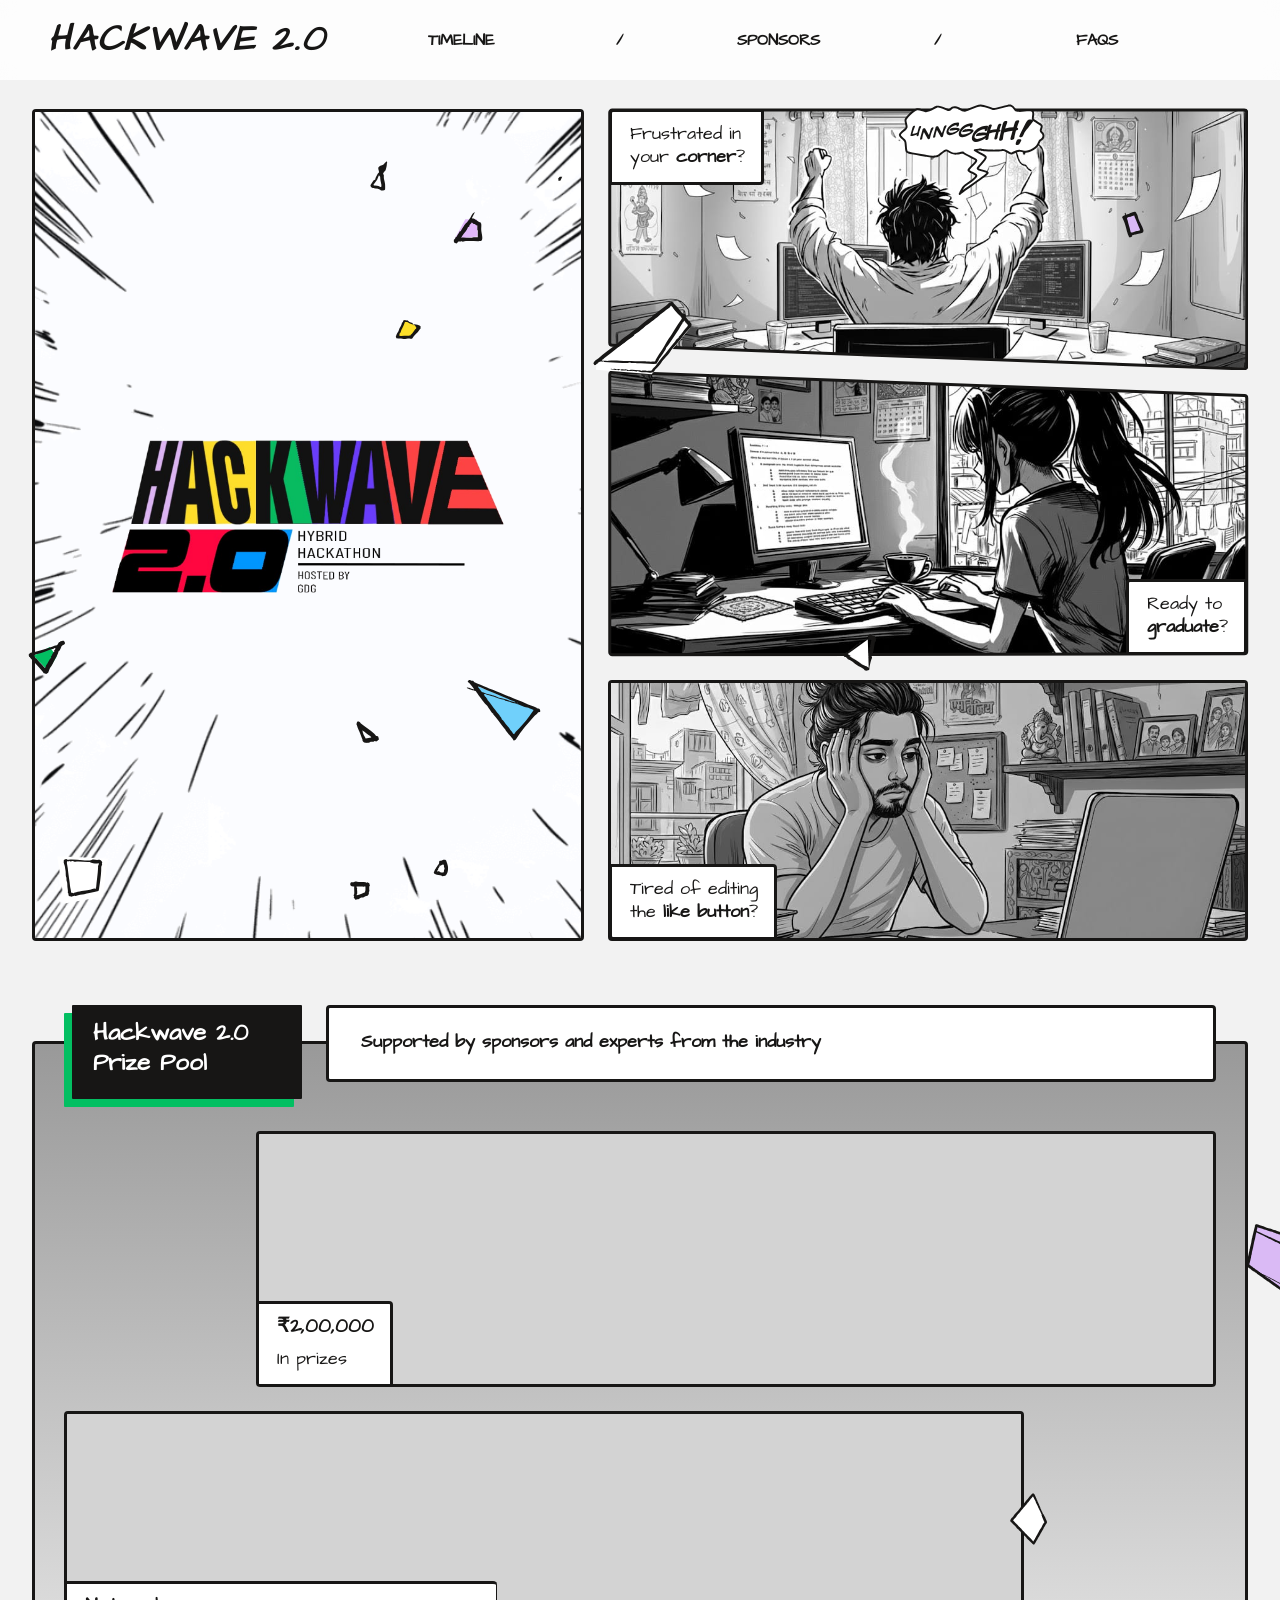
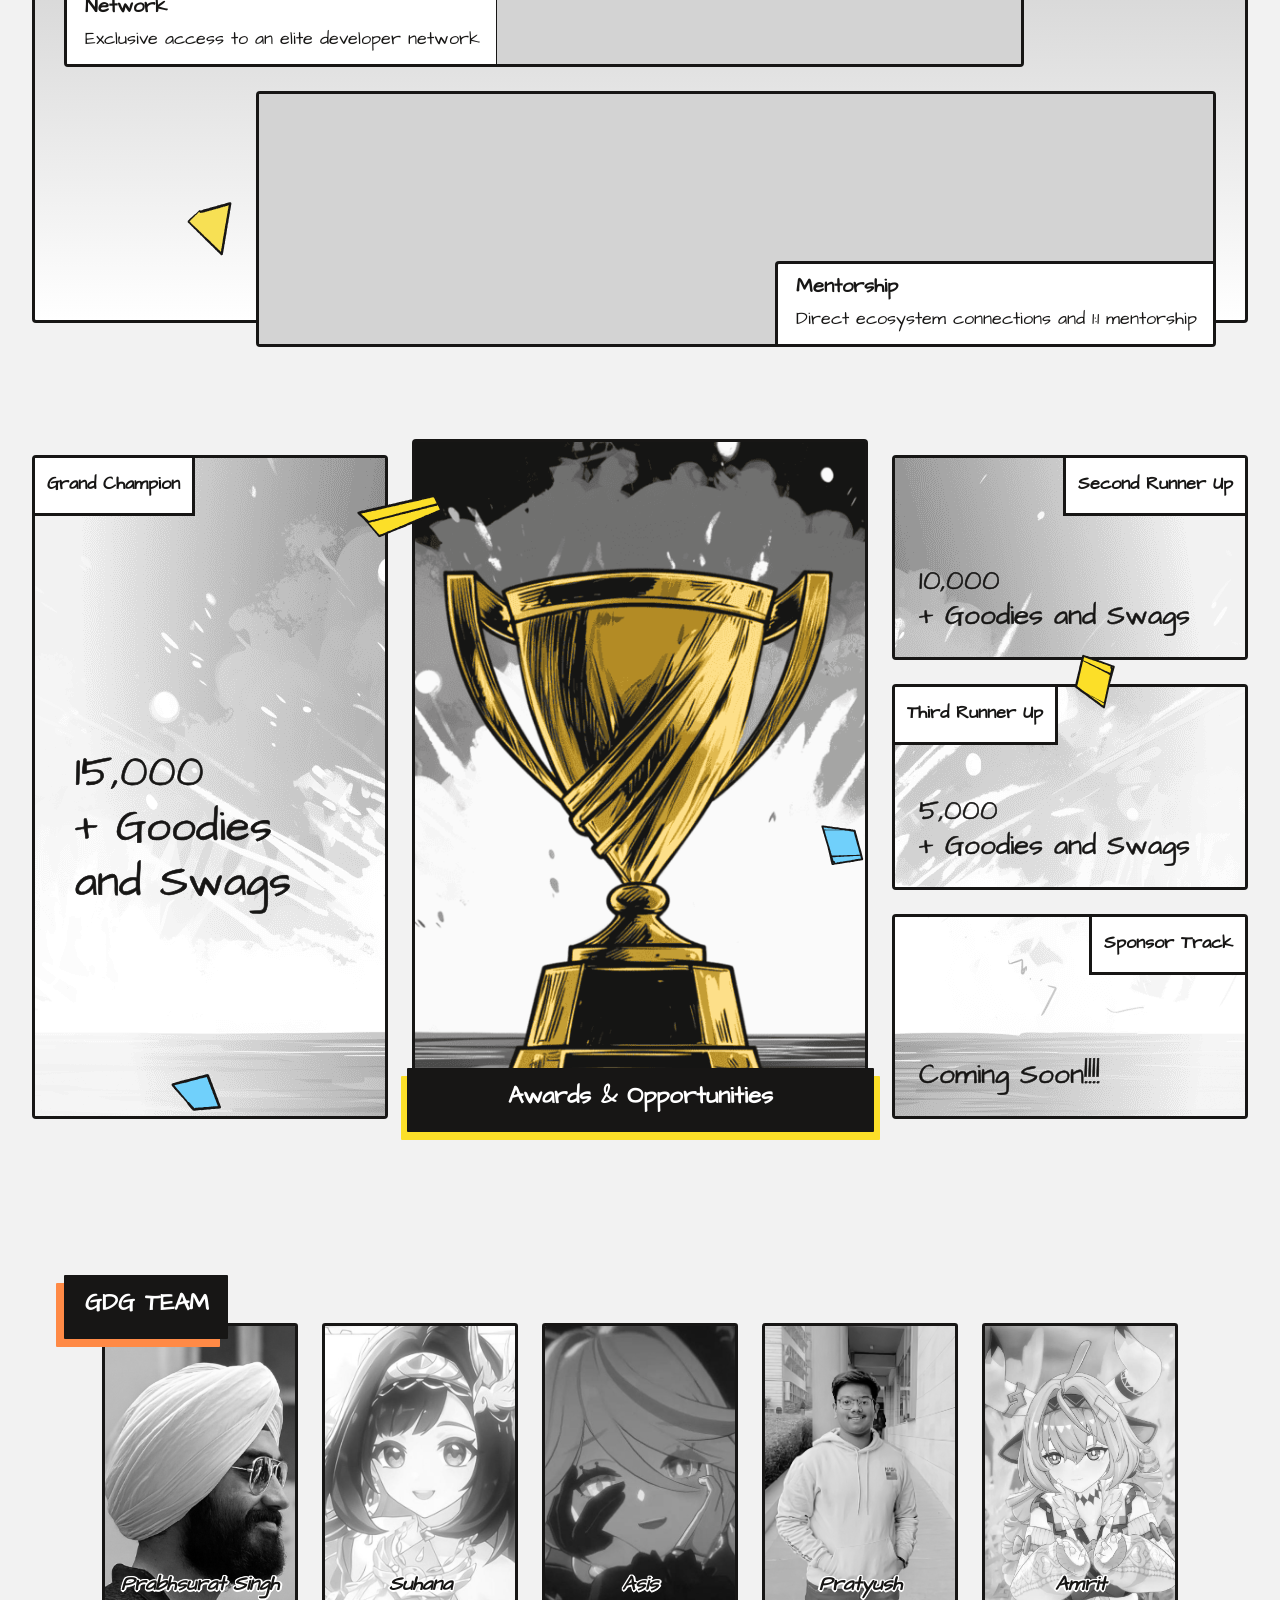
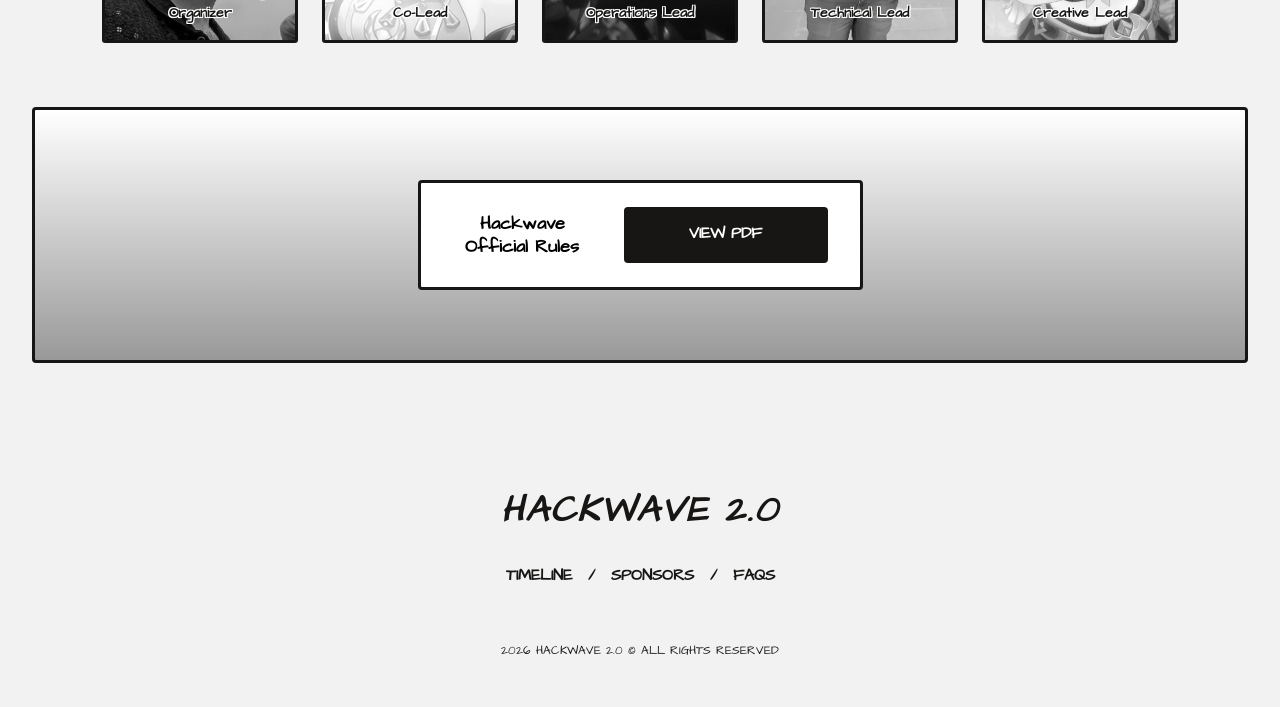
==== index.html @ 26bbc92f "m1 minor tweaks" ====
<!doctype html>
<html lang="en">

<head>
	<meta charset="utf-8" />
	<link rel="icon" type="image/png" href="images/site%20images/favicon.png" />
	<meta name="viewport" content="width=device-width, initial-scale=1.0, minimum-scale=1.0, maximum-scale=1.0" />

	<link href="_app/immutable/assets/0.9b3ce464.css" rel="stylesheet">
	<link href="_app/immutable/assets/Modal.b83201c6.css" rel="stylesheet">
	<link href="_app/immutable/assets/2.6a7550ae.css" rel="stylesheet">
	<link href="_app/immutable/assets/10.e54beb10.css" rel="stylesheet">
	<title>HACKWAVE 2.0</title>
	<meta name="description" content="HACKWAVE 2.0">
	<meta property="og:title" content="HACKWAVE 2.0">
	<meta property="og:description" content="HACKWAVE 2.0">
	<meta property="og:image" content="images/people/furina.jpeg">
	<meta property="og:type" content="website">
	<meta name="twitter:card" content="summary_large_image">
	<meta name="twitter:creator" content="@colosseum">
	<style>
		@font-face {
			font-family: 'Architects Daughter';
			src: url('fonts/Architects_Daughter/ArchitectsDaughter-Regular.ttf') format('truetype');
			font-weight: normal;
			font-style: normal;
			font-display: swap;
		}
		.font-architects-daughter {
			font-family: 'Architects Daughter', cursive !important;
		}
	</style>
</head>
<script async src="https://www.googletagmanager.com/gtag/js?id=G-N998VT5NWQ"></script>
<script>
	window.dataLayer = window.dataLayer || [];
	function gtag() {
		dataLayer.push(arguments);
	}
	gtag('js', new Date());

	gtag('config', 'G-N998VT5NWQ');
</script>

<body data-sveltekit-preload-data="hover">
	<!-- FOUC hack for Firefox -->
	<script>
		0;
	</script>
	<div style="display: contents">
		<div class="w-screen overflow-x-hidden">
			<div class="relative mx-auto flex w-full max-w-screen-2xl flex-col items-center pt-3">
				<div id="nav-container" class="fixed left-0 top-0 z-50 flex w-full justify-center px-0 xl:px-4 2xl:px-0"
					style="background-color: rgba(255, 255, 255, 0.8); backdrop-filter: blur(8px); -webkit-backdrop-filter: blur(8px);">
					<nav class="flex w-full max-w-screen-2xl flex-col bg-transparent">
						<div class="flex h-[64px] flex-row items-center justify-between px-4 xl:h-[80px] xl:px-8"> <a
								href="index.html" class="flex items-center self-stretch"><span
									class="text-breakout-black font-architects-daughter text-2xl md:text-4xl lg:text-5xl italic font-bold uppercase leading-none transition-all duration-300 hover:scale-105 tracking-wider">HACKWAVE
									2.0</span></a>
							<div class="hidden items-center xl:flex xl:flex-1 xl:px-3">
								<div class="flex flex-1 items-center gap-8 self-stretch"><a
										class="text-breakout-black font-architects-daughter text-base font-bold uppercase leading-6 transition-all duration-300 hover:scale-105 flex-1 text-center"
										href="timeline.html">Timeline</a> <span
										class="text-breakout-black font-architects-daughter text-base font-bold"
										data-svelte-h="svelte-izznbj">/</span> <a
										class="text-breakout-black font-architects-daughter text-base font-bold uppercase leading-6 transition-all duration-300 hover:scale-105 flex-1 text-center"
										href="sponsors.html">Sponsors</a> <span
										class="text-breakout-black font-architects-daughter text-base font-bold"
										data-svelte-h="svelte-izznbj">/</span> <a
										class="text-breakout-black font-architects-daughter text-base font-bold uppercase leading-6 transition-all duration-300 hover:scale-105 flex-1 text-center"
										href="faq.html">FAQs</a></div>
							</div>

							<div class="flex flex-row items-center gap-2 sm:gap-4"><button id="hamburger-button"
									class="p-3 xl:hidden"><svg class="h-8 w-8" width="21" height="20"
										viewBox="0 0 21 20" fill="none" xmlns="http://www.w3.org/2000/svg">
										<path
											d="M18 10C18 10.1658 17.9342 10.3247 17.8169 10.4419C17.6997 10.5592 17.5408 10.625 17.375 10.625H3.625C3.45924 10.625 3.30027 10.5592 3.18306 10.4419C3.06585 10.3247 3 10.1658 3 10C3 9.83424 3.06585 9.67527 3.18306 9.55806C3.30027 9.44085 3.45924 9.375 3.625 9.375H17.375C17.5408 9.375 17.6997 9.44085 17.8169 9.55806C17.9342 9.67527 18 9.83424 18 10ZM3.625 5.625H17.375C17.5408 5.625 17.6997 5.55915 17.8169 5.44194C17.9342 5.32473 18 5.16576 18 5C18 4.83424 17.9342 4.67527 17.8169 4.55806C17.6997 4.44085 17.5408 4.375 17.375 4.375H3.625C3.45924 4.375 3.30027 4.44085 3.18306 4.55806C3.06585 4.67527 3 4.83424 3 5C3 5.16576 3.06585 5.32473 3.18306 5.44194C3.30027 5.55915 3.45924 5.625 3.625 5.625ZM17.375 14.375H3.625C3.45924 14.375 3.30027 14.4408 3.18306 14.5581C3.06585 14.6753 3 14.8342 3 15C3 15.1658 3.06585 15.3247 3.18306 15.4419C3.30027 15.5592 3.45924 15.625 3.625 15.625H17.375C17.5408 15.625 17.6997 15.5592 17.8169 15.4419C17.9342 15.3247 18 15.1658 18 15C18 14.8342 17.9342 14.6753 17.8169 14.5581C17.6997 14.4408 17.5408 14.375 17.375 14.375Z"
											fill="black"></path>
									</svg></button>
							</div>
						</div>
					</nav>
				</div>
				<!-- Mobile Menu Overlay -->
				<div id="mobile-menu" style="background-color: #F7E054; z-index: 100;"
					class="fixed inset-0 z-[100] hidden flex-col items-start justify-start bg-[#F7E054] transition-all duration-300 pt-24 pl-8 overflow-y-auto">
					<button id="close-menu-button" class="absolute top-6 right-4 p-3">
						<svg class="h-8 w-8" width="24" height="24" viewBox="0 0 24 24" fill="none"
							xmlns="http://www.w3.org/2000/svg">
							<path d="M18 6L6 18M6 6L18 18" stroke="black" stroke-width="2" stroke-linecap="round"
								stroke-linejoin="round" />
						</svg>
					</button>
					<nav class="flex flex-col items-start gap-8">
						<a href="index.html"
							class="text-breakout-black font-architects-daughter text-2xl font-bold uppercase leading-6 hover:scale-105 transition-transform hover:text-breakout-blue">Home</a>
						<a href="timeline.html"
							class="text-breakout-black font-architects-daughter text-2xl font-bold uppercase leading-6 hover:scale-105 transition-transform hover:text-breakout-blue">Timeline</a>
						<a href="sponsors.html"
							class="text-breakout-black font-architects-daughter text-2xl font-bold uppercase leading-6 hover:scale-105 transition-transform hover:text-breakout-blue">Sponsors</a>
						<a href="faq.html"
							class="text-breakout-black font-architects-daughter text-2xl font-bold uppercase leading-6 hover:scale-105 transition-transform hover:text-breakout-blue">FAQs</a>
					</nav>
				</div>
				<section class="mx-auto">
					<div
						class="flex w-full max-w-screen-2xl flex-1 items-center px-3 pb-0 pt-12 md:px-6 md:pt-14 xl:px-8 mt-[80px] h-[1024px] flex-col justify-end gap-6 xl:mt-[96px] xl:h-auto xl:flex-row xl:items-end xl:justify-center xl:pt-0">
						<div
							class="group relative flex max-h-[400px] flex-1 flex-col items-center justify-center gap-4 p-[80px] xl:max-h-none xl:max-w-[552px] xl:self-stretch 2xl:max-w-[608px]">
							<div class="border-breakout-black absolute flex h-[400px] w-[366px] flex-col items-center justify-center overflow-hidden rounded-[4px] border-[3px] border-solid md:w-[720px] xl:h-[832px] xl:w-[552px] 2xl:w-[608px]"
								data-svelte-h="svelte-11ue858">
								<div class="h-[996.452px] w-[1743.792px] flex-shrink-0 -rotate-90 object-cover transition-transform duration-300 group-hover:scale-[0.95]"
									style="background: url('images/site%20images/hero-explosive.png') lightgray 50% / cover no-repeat;">
								</div>
							</div> <svg class="absolute -left-1 z-10 hidden h-[843px] w-[552px] xl:block 2xl:w-[613px]"
								width="613" height="843" viewBox="0 0 613 843" fill="none"
								xmlns="http://www.w3.org/2000/svg">
								<path d="M460.126 794.18L450.526 808.58L464.526 811.38V809.78V794.18H460.126Z"
									fill="white" style="fill:white;fill-opacity:1;"></path>
								<path
									d="M24.1486 557.652L6.30884 567.144L22.1019 583.92L31.959 568.178L24.1486 557.652Z"
									fill="#56BC6C"
									style="fill:#56BC6C;fill:color(display-p3 0.3373 0.7373 0.4235);fill-opacity:1;">
								</path>
								<path
									d="M33.8109 562.548C33.8624 564.901 31.2136 568.715 29.9223 571.275C28.4065 574.28 26.3672 578.872 24.4132 580.99L22.4042 586.028C21.6391 586.34 20.7878 587.241 20.0891 587.441C19.9601 587.478 17.5776 586.9 17.4798 586.808C17.0458 586.4 16.7958 585.457 16.3497 584.955C13.6815 581.958 10.9845 578.955 8.28235 575.896C6.48734 573.864 4.15017 571.223 2.6556 569.796C2.24228 569.401 2.26892 568.651 1.34504 568.689C1.16828 567.274 0.129407 566.196 1.41178 565.153C1.92997 564.732 3.13336 563.972 3.72685 563.741C3.91946 563.666 4.26017 563.988 4.47238 563.921C8.452 562.674 12.3734 561.595 16.3537 560.487C20.184 559.421 23.5913 558.061 27.4896 556.872C28.5161 556.559 29.0253 556.327 30.0872 555.923C30.6184 555.72 31.5345 555.999 32.6848 554.974C33.4514 554.29 34.2716 551.628 35.3608 552.07L36.0044 551.042C37.4516 551.225 38.2862 549.896 40.0027 550.828C42.9726 554.704 39.1483 554.703 37.4404 556.521C36.9241 557.071 35.7784 561.997 33.8109 562.548ZM28.8747 561.746C29.7514 561.063 30.9837 559.682 30.0597 558.481C29.1985 558.881 28.3539 559.708 27.5131 560.035C27.3205 560.11 26.9798 559.788 26.7676 559.854C21.3561 561.551 15.9293 564.187 10.4366 565.367C9.84627 565.494 9.29006 565.448 9.22806 565.469C8.27976 565.791 7.21462 566.875 6.21846 567.305C7.58952 567.782 7.72325 569.113 8.51781 570.033C8.65306 570.189 9.1183 570.056 9.26334 570.214C11.8961 573.07 14.3537 576.072 17.0482 578.81C17.6691 579.441 17.6475 580.507 19.014 580.471C19.9082 580.242 19.6549 578.346 20.0185 577.951C22.3882 575.381 23.3181 571.549 25.8612 569.304L25.2961 568.377C26.9632 567.135 26.8384 564.907 28.2822 563.379C28.5431 563.102 29.096 562.948 29.4397 562.673L28.8747 561.746Z"
									fill="#171615"
									style="fill:#171615;fill:color(display-p3 0.0902 0.0863 0.0824);fill-opacity:1;">
								</path>
								<path
									d="M389.882 659.909C388.928 660.706 388.074 662.037 386.63 662.413C386.331 662.491 385.447 661.938 385.148 662.016C384.686 662.137 384.202 662.708 383.738 662.83C383.207 662.97 381.035 662.63 380.576 662.777C379.954 662.977 379.281 663.71 378.696 663.862C378.445 663.928 377.635 663.669 376.275 664.008C376.174 664.033 374.751 663.9 374.323 663.882C373.231 663.838 371.686 662.5 371.386 661.508C371.322 661.297 371.655 660.962 371.584 660.767C370.83 658.677 369.988 656.569 369.27 654.588C367.996 651.072 366.036 647.966 365.256 644.38C365.184 644.049 364.799 643.783 364.713 643.441C364.681 643.31 365.316 640.945 365.409 640.847C366.065 640.154 367.474 640.39 368.201 640.801C368.828 641.155 369.392 642.119 369.755 642.408C374.305 646.035 380.172 649.669 384.541 653.912C385.347 654.695 385.761 655.392 386.367 655.989C386.648 656.267 388.308 656.307 388.59 656.585C389.565 657.547 389.025 658.912 389.882 659.909ZM381.262 657.998C380.941 657.132 380.235 656.704 379.571 656.155C377.859 654.74 375.471 653.516 373.968 651.875L371.067 650.106C371.839 650.881 371.483 651.682 371.818 652.491C372.249 653.534 372.723 655.022 372.975 655.58C373.515 656.775 374.425 657.91 375.009 659.103L381.262 657.998Z"
									fill="#171615"
									style="fill:#171615;fill:color(display-p3 0.0902 0.0863 0.0824);fill-opacity:1;">
								</path>
								<path
									d="M426.126 214.104L434.297 202.51L417.785 194.473L411.146 212.475L426.126 214.104Z"
									fill="#F7E054"
									style="fill:#F7E054;fill:color(display-p3 0.9702 0.8771 0.3298);fill-opacity:1;">
								</path>
								<path
									d="M427.337 199.516C428.159 200.245 429.011 199.114 429.493 199.154C430.903 199.274 433.986 199.957 435.278 200.71C435.465 200.818 435.442 201.666 436.363 201.688C436.211 202.284 435.81 202.896 435.706 203.469C435.668 203.678 436.089 203.997 436.027 204.166C435.965 204.332 435.462 204.3 435.33 204.487C434.676 205.415 433.72 206.874 432.999 207.675C431.637 209.186 429.685 210.763 428.389 212.336C427.948 212.872 427.379 214.107 426.942 214.693C426.05 215.89 424.472 215.003 423.674 214.934C422.239 214.808 418.943 215.474 417.138 215.415C415.387 215.357 412.935 215.249 411.486 215.065C410.707 214.966 410.066 214.154 409.263 214.823C409.159 214.34 408.434 213.397 408.46 213.082C408.509 212.505 409.611 209.625 409.962 209.01C410.676 207.757 411.634 206.901 411.973 205.125C412.378 202.999 414.935 200.546 415.11 198.187C415.192 197.066 416.097 196.99 416.182 196.847C416.559 196.213 416.674 195.254 417.026 194.557C417.76 195.139 418.191 194.498 418.486 194.517C418.94 194.546 419.513 195.012 420.013 195.08C420.228 195.109 420.504 194.723 420.709 194.759C422.222 195.022 422.714 196.024 423.066 196.206C424.283 196.834 425.864 197.112 427.137 197.707L427.337 199.516C424.884 198.729 423.07 198.042 421.164 196.661C420.691 196.319 419.505 197.053 418.686 196.326C418.186 197.329 417.998 198.7 417.466 199.634C416.629 201.103 415.75 203.541 414.892 205.046C414.101 206.434 414.13 208.767 412.694 209.439L412.358 211.917C413.194 211.555 413.9 212.084 414.327 212.065C417.087 211.944 419.374 211.995 421.881 211.959C422.629 211.949 423.777 211.258 424.546 211.786C424.601 210.445 425.986 210.088 426.596 209.362C427.909 207.798 429.022 205.798 430.187 204.325C430.33 204.145 430.749 204.183 430.884 204.004L431.259 202.986L429.627 200.36L427.149 200.025L427.337 199.516Z"
									fill="#171615"
									style="fill:#171615;fill:color(display-p3 0.0902 0.0863 0.0824);fill-opacity:1;">
								</path>
								<path
									d="M398.544 17.9965L398.883 20.0303C398.694 20.1412 398.547 20.2533 398.544 20.3693C398.452 23.7708 398.042 24.8458 397.187 27.8266C396.894 28.8504 393.948 30.8409 394.475 32.5722C394.56 32.8511 395.108 33.0002 395.153 33.2502C395.335 34.2705 394.994 35.5861 395.153 36.6399C395.411 38.3534 396.372 41.7845 396.509 43.4193C396.616 44.6942 396.769 48.5631 396.509 49.5208C396.184 50.7231 393.163 50.7672 392.101 50.5377C391.87 50.4877 390.298 49.2318 390.067 49.1818C388.775 48.9027 388.044 48.8816 386.676 48.5039C385.5 48.1792 383.582 48.1161 382.607 47.8259C382.35 47.7494 382.214 47.2666 381.929 47.148C381.563 46.9955 381.03 47.2664 380.912 47.148C380.822 47.0584 380.552 45.3719 380.234 44.7752L383.624 39.3516L385.659 38.3347C385.712 36.1624 387.236 34.0057 388.371 31.8943C388.621 31.4296 389.632 30.8842 389.728 30.5384C390.173 28.9236 388.499 27.1114 389.05 25.1148C389.081 24.9993 390.63 23.4531 390.745 23.42C392.322 22.9674 395.818 21.7325 395.831 20.3693L398.544 17.9965ZM392.44 46.47C392.35 45.712 392.583 44.7893 392.44 44.0972C391.777 40.8765 391.091 38.4306 391.084 35.284L389.728 33.5891L387.693 38.6737L383.624 44.0972C384.166 44.8585 384.481 44.9278 385.32 45.1141C386.924 45.4705 388.516 45.5099 390.067 45.7921C390.338 45.8415 391.236 46.9978 392.44 46.47Z"
									fill="#171615"
									style="fill:#171615;fill:color(display-p3 0.0902 0.0863 0.0824);fill-opacity:1;">
								</path>
								<path
									d="M362.993 819.144L361.593 834.894L374.193 833.494L377.693 826.844V817.044L362.993 819.144Z"
									fill="white" style="fill:white;fill-opacity:1;"></path>
								<path
									d="M362.25 823.552C359.424 823.919 357.334 823.22 357.91 820.027C357.949 819.812 358.751 819.543 358.453 818.671C359.417 818.588 360.501 818.793 361.437 818.671C362.436 818.54 363.426 817.903 365.234 818.129C367.996 818.473 372.391 818.087 375 818.671C375.335 818.746 375.722 819.924 376.627 818.671L379.069 820.027C378.79 821.07 379.922 821.743 379.611 822.739C379.541 822.963 379.104 823.082 379.069 823.281C378.827 824.639 378.926 826.787 379.069 827.62C379.312 829.039 378.581 829.485 378.526 829.789C378.407 830.452 378.666 831.335 378.526 831.959C378.464 832.236 377.561 833.5 377.17 833.857C375.558 833.718 374.05 835.032 372.83 835.484C371.94 835.813 370.4 835.801 369.574 836.026C369.016 836.179 367.422 837.5 366.862 837.653C366.409 837.778 365.722 837.542 365.234 837.653C365.026 837.701 364.673 838.513 363.607 838.196L361.708 835.755L362.25 834.67C360.863 833.749 362.188 832.389 362.25 831.959C362.621 829.424 361.981 826.181 362.25 823.552ZM374.728 823.552C374.116 823.616 373.404 823.451 372.83 823.552C372.621 823.589 372.468 824.094 372.287 824.094C372.106 824.094 371.952 823.587 371.745 823.552C369.746 823.22 367.061 823.792 364.963 823.552C364.552 824.541 365.431 825.152 365.506 825.45C365.545 825.609 365.235 826.646 365.506 828.162C365.64 828.917 365.636 831.196 365.506 831.959C365.47 832.169 364.664 832.446 364.963 833.314C365.85 833.446 366.62 833.104 367.404 832.772C368.941 832.121 369.134 832.104 370.66 831.687C371.328 831.505 372.339 830.208 373.372 830.603C375.367 828.852 374.61 826.13 374.728 823.552Z"
									fill="#171615"
									style="fill:#171615;fill:color(display-p3 0.0902 0.0863 0.0824);fill-opacity:1;">
								</path>
								<path
									d="M451.124 809.453L450.581 807.555C451.251 807.124 451.327 805.976 451.666 805.386C452.366 804.169 456.38 798.408 456.549 797.793C456.762 797.016 456.143 795.146 457.363 794.81C457.822 794.683 458.527 794.935 458.99 794.81C459.305 794.725 460.931 793.767 461.16 793.725C461.809 793.607 462.635 793.804 463.33 793.725C463.681 794.201 464.416 794.626 464.687 795.081C464.757 795.198 464.61 795.457 464.687 795.623C465.051 796.409 465.015 796.501 465.229 797.25C465.478 798.119 466.239 800.315 466.314 801.047C466.718 804.953 466.446 809.202 463.33 811.623L460.075 812.165C459.861 812.1 459.751 811.694 459.533 811.623C457.186 810.857 454.448 810.704 452.48 809.996C452.159 809.88 452.017 809.166 451.124 809.453ZM454.379 806.741C455.144 806.841 456.124 806.591 456.82 806.741C457.005 806.781 458.263 807.786 458.448 807.826C458.899 807.924 460.763 807.936 461.16 807.826C462.237 807.53 461.817 806.061 461.974 805.386C462.129 804.72 462.791 804.178 462.517 802.674C462.479 802.467 462.012 802.338 461.974 802.131C461.823 801.313 462.337 799.493 461.16 799.148C459.87 798.771 458.815 800.941 457.092 800.233C457.39 801.752 456.075 802.541 455.464 803.758C455.334 804.017 455.566 804.48 455.464 804.843C455.337 805.293 454.006 805.692 454.379 806.741Z"
									fill="#171615"
									style="fill:#171615;fill:color(display-p3 0.0902 0.0863 0.0824);fill-opacity:1;">
								</path>
								<path
									d="M40.4993 842.435L32.4993 790.035L88.8993 792.435L82.8993 834.835L40.4993 842.435Z"
									fill="white" style="fill:white;fill-opacity:1;"></path>
								<path
									d="M39.5852 794.395C40.6201 794.077 41.1047 793.09 42.326 793.099C42.6352 793.101 43.3455 793.864 43.6546 793.866C44.5502 793.872 45.6966 793.571 46.9383 793.548C51.7568 793.455 56.1798 793.835 60.6345 794.371C63.6932 794.739 68.4082 795.101 70.6259 793.94C72.4492 792.986 74.9576 793.891 76.8098 793.969C77.5443 793.999 78.5112 793.492 79.5696 793.791C81.2201 794.257 82.3168 795.526 82.4562 797.23C82.473 797.434 82.076 797.665 82.0728 797.894C82.0676 798.26 82.3904 798.628 82.3536 798.942C82.2725 799.633 81.3444 801.311 81.3436 801.459C81.3273 804.41 81.3082 807.484 80.9709 810.546C80.4515 815.26 79.8651 820.074 79.1021 824.526C78.8763 825.844 78.9408 827.305 78.1812 828.424C76.6438 828.676 74.9603 829.512 73.4664 829.687C70.0543 830.086 66.3526 831.295 62.3246 832.111C59.7012 832.642 56.0003 832.665 53.8022 833.833C52.5775 834.483 51.7832 833.845 51.5663 833.87C50.4067 834.006 48.9702 834.808 47.8992 834.853C47.7019 834.861 47.4897 834.512 47.2349 834.469C47.0527 834.439 46.8418 834.646 46.711 834.609C45.4863 834.264 44.2173 833.083 45.1529 831.938L44.2078 830.506C44.7949 827.869 43.5388 824.926 43.6732 822.225C43.7368 820.946 43.5701 818.427 42.9334 817.368C42.4723 816.601 43.1445 814.093 42.1935 812.511C41.8941 812.013 41.8948 807.882 41.8371 806.99C41.7126 805.063 41.1601 803.648 41.0973 802.134C41.0293 800.495 39.7646 798.148 39.5527 796.369C39.532 796.195 40.2412 795.201 39.5852 794.395ZM75.5052 825.771C74.9971 824.981 75.6487 824.66 75.678 824.32C76.2763 817.389 77.4969 809.729 77.8169 802.966C77.8606 802.042 77.7747 801.535 77.7791 800.729C77.7802 800.543 78.7642 798.85 78.7891 798.212C77.8299 797.223 77.0777 798.062 76.2211 798.058C73.7488 798.046 70.8432 797.253 68.4278 796.214C62.831 796.497 58.3472 795.465 52.636 795.953C51.7922 796.025 49.7693 795.084 49.5954 795.082C48.2781 795.073 47.044 796.445 45.6475 795.017C45.1503 796.398 44.3898 795.257 43.2901 795.649C43.8037 796.411 43.0974 796.887 43.1172 797.099C43.2864 798.915 43.9745 801.108 44.1379 803.004C44.7052 809.583 46.1383 817.181 46.7138 823.095C46.9138 825.149 47.5973 826.686 47.7345 828.999C47.768 829.564 48.1386 830.229 48.226 830.834C49.1259 830.186 49.8737 830.861 50.2 830.866C51.5519 830.889 51.7011 830.575 52.2954 830.305C54.972 829.088 63.9309 828.11 67.2447 827.423C69.3637 826.983 72.0849 825.771 74.0551 825.598C74.2699 825.579 74.7409 826.284 75.5052 825.771Z"
									fill="#171615"
									style="fill:#171615;fill:color(display-p3 0.0902 0.0863 0.0824);fill-opacity:1;">
								</path>
								<path d="M563.75 626.96L495.746 599.648L538.475 658.282L563.75 626.96Z" fill="#87CDF7"
									style="fill:#87CDF7;fill:color(display-p3 0.5312 0.8047 0.9688);fill-opacity:1;">
								</path>
								<path
									d="M566.525 629.938C565.732 631.542 563.807 632.612 562.621 633.946C555.181 642.32 547.826 650.367 541.911 659.94C541.087 660.692 540.277 661.727 539.005 660.981C538.803 660.863 538.452 659.875 538.176 659.546C537.265 658.457 530.616 650.732 530.428 649.988C530.22 649.16 529.609 648.691 528.809 647.735C524.721 642.847 520.782 636.876 516.566 632.322L516.768 631.568C514.437 630.569 510.495 622.678 509.07 621.822C507.335 620.778 501.701 612.669 499.979 610.489C499.421 609.782 497.398 606.684 497.016 606.46C496.484 606.148 495.396 606.146 494.753 605.853C494.615 605.791 494.602 605.409 494.477 605.375C494.354 605.342 494.167 605.648 493.998 605.651C493.489 605.66 491.593 604.359 490.981 604.843L487.222 603.027C487.724 602.12 489.182 602.599 489.876 602.929C490.897 603.414 491.589 603.582 492.416 604.014C493.1 604.372 494.284 604.392 495.056 604.722L495.447 604.017C494.672 604.005 494.683 603.332 494.329 602.909C492.883 601.183 491.441 598.975 489.783 597.243C489.633 597.086 488.89 596.713 488.753 596.562C488.524 596.312 488.232 595.803 488.439 595.467C489.353 594.624 490.047 593.731 491.346 594.426C492.926 595.272 493.823 594.797 494.741 595.336C494.933 595.449 495.101 596.18 495.293 596.293C499.705 598.882 505.27 600.105 509.774 602.599C512.514 604.116 516.314 604.972 519.278 606.359C522.929 608.068 526.86 609.316 530.566 611.001C532.637 611.943 536.16 613.336 538.184 614.256C542.458 616.199 547.801 617.815 552.389 620.084C556.299 622.018 560.763 623.265 564.809 625.029C564.945 625.089 564.951 625.455 565.085 625.508C565.876 625.822 567.04 625.864 567.725 626.215C567.865 626.287 568.709 627.246 568.792 627.512C568.82 627.6 568.669 627.754 568.691 627.889C568.773 628.374 569.107 628.745 568.664 629.5C568.458 629.852 566.98 630.107 566.525 629.938ZM541.234 618.713L539.638 617.88C527.036 612.733 513.625 607.451 501.826 602.087C501.227 601.815 500.392 601.779 499.751 601.531C499.721 602.554 501 603.035 501.182 603.735C501.423 604.657 501.648 604.604 502.526 605.51C503.006 606.006 503.895 607.459 504.007 607.524C504.457 607.789 505.349 607.782 505.893 608.03C506.747 608.418 507.506 608.629 508.433 609.115C508.814 609.314 510.229 609.676 510.696 609.721C512.632 609.909 518.754 611.864 520.401 612.726C523.431 614.312 528.614 614.7 531.993 616.236C534.133 617.209 537.248 617.838 539.813 618.736C540.214 618.876 541.169 619.372 541.234 618.713ZM561.548 627.391C561.138 627.229 560.596 627.218 560.228 627.037C559.027 626.446 555.659 624.788 554.395 624.665C552.692 624.5 548.894 623.181 547.33 622.368C546.866 622.127 540.642 620.105 540.264 620.07C537.046 619.773 533.213 617.39 530.08 617.341L528.774 616.182C524.643 615.841 520.808 613.89 516.805 612.571C513.96 611.634 509.922 610.995 507.853 609.768C507.492 609.554 506.69 610.158 506.055 609.691L507.523 612.51C508.932 613.01 508.993 614.858 510.223 615.256L510.021 616.01C513.567 619.681 516.047 623.831 519.2 627.771C519.955 628.715 520.467 629.885 520.958 630.264C522.24 631.254 522.732 632.764 523.934 633.488L523.732 634.242C524.63 634.821 526.19 636.679 526.042 637.692C528.386 638.821 530.191 643.296 531.706 644.467C532.168 644.824 534.837 648.085 534.908 648.358C535.234 649.606 536.564 650.466 537.457 651.669C538.199 652.67 538.394 654.218 539.78 654.314L541.67 651.787C546.818 646.167 552.437 640.307 556.936 634.041C558.2 632.281 559.422 630.405 560.817 628.61C561.005 628.369 560.988 627.731 561.548 627.391ZM544.252 619.521L543.497 619.319L543.861 620.225L544.05 620.276L544.252 619.521Z"
									fill="#171615"
									style="fill:#171615;fill:color(display-p3 0.0902 0.0863 0.0824);fill-opacity:1;">
								</path>
								<path d="M499.358 101.738L473.775 104.479L485.653 82.5506H498.444L499.358 101.738Z"
									fill="#DABAF5"
									style="fill:#DABAF5;fill:color(display-p3 0.8567 0.7294 0.9608);fill-opacity:1;">
								</path>
								<path
									d="M496.268 74.7642L493.012 81.0013C493.525 82.0462 494.478 81.6206 494.911 81.8148C496.217 82.4007 497.913 83.7656 499.251 84.5266C500.37 85.1623 501.524 86.0973 502.778 86.1536C502.48 87.0248 503.283 87.2972 503.32 87.5095C503.664 89.465 503.188 92.3951 503.32 94.5601C503.438 96.4823 504.197 99.6683 504.405 101.611C504.615 103.559 504.749 105.656 503.049 106.763C497.58 107.096 491.635 106.312 486.231 106.763C485.21 106.848 483.763 107.617 481.891 107.305C481.683 107.271 481.529 106.763 481.348 106.763C481.168 106.763 481.014 107.271 480.806 107.305C479.987 107.442 478.792 107.113 478.093 107.305C477.674 107.421 476.51 109.105 475.923 109.475C473.201 109.333 472.57 108.028 472.939 105.407C473.815 104.429 475.013 103.069 475.109 101.882H476.194C476.592 99.7606 478.899 97.9003 479.45 95.916H480.535C481.977 93.3297 485.337 87.2755 487.316 86.1536C487.631 85.975 490.872 81.2129 491.385 80.4589C492.314 79.0932 492.772 77.7407 493.555 76.6624C493.878 76.2171 495.768 74.2371 496.268 74.7642ZM498.98 89.4077C497.886 89.8023 496.45 87.911 495.996 87.7807C495.662 87.6847 495.246 87.8761 494.911 87.7807C494.717 87.7252 493.36 86.3459 492.741 86.1536C492.491 86.8664 490.381 88.8545 490.3 89.1366C490.023 90.1004 490.393 91.1908 488.672 91.0348C487.602 94.8015 484.19 97.804 482.162 101.068C481.926 101.448 480.944 102.855 481.077 102.967C484.634 102.553 489.351 103.53 492.741 102.967C493.307 102.873 494.243 102.574 494.911 102.424C495.814 102.222 499.292 102.655 499.523 102.424C499.411 100.003 499.677 97.524 499.523 95.1025C499.51 94.9108 498.995 94.7536 498.98 94.5601C498.849 92.8686 499.073 91.103 498.98 89.4077Z"
									fill="#171615"
									style="fill:#171615;fill:color(display-p3 0.0902 0.0863 0.0824);fill-opacity:1;">
								</path>
							</svg> <svg
								class="absolute inset-0 -left-[80px] z-10 hidden h-[400px] w-[720px] md:block xl:hidden"
								width="725" height="424" viewBox="0 0 725 424" fill="none"
								xmlns="http://www.w3.org/2000/svg">
								<path
									d="M24.1493 286.652L6.30957 296.144L22.1026 312.92L31.9597 297.178L24.1493 286.652Z"
									fill="#56BC6C">
								</path>
								<path
									d="M33.8116 291.548C33.8631 293.901 31.2143 297.715 29.923 300.275C28.4072 303.28 26.3679 307.872 24.414 309.99L22.4049 315.028C21.6398 315.34 20.7885 316.241 20.0899 316.441C19.9608 316.478 17.5783 315.9 17.4805 315.808C17.0465 315.4 16.7965 314.457 16.3504 313.955C13.6822 310.958 10.9852 307.955 8.28309 304.896C6.48807 302.864 4.15091 300.223 2.65633 298.796C2.24301 298.401 2.26965 297.651 1.34578 297.689C1.16901 296.274 0.130138 295.196 1.41252 294.153C1.9307 293.732 3.13409 292.972 3.72759 292.741C3.92019 292.666 4.2609 292.988 4.47311 292.921C8.45273 291.674 12.3741 290.595 16.3545 289.487C20.1847 288.421 23.592 287.061 27.4903 285.872C28.5168 285.559 29.0261 285.327 30.0879 284.923C30.6191 284.72 31.5353 284.999 32.6855 283.974C33.4522 283.29 34.2723 280.628 35.3616 281.07L36.0051 280.042C37.4524 280.225 38.2869 278.896 40.0035 279.828C42.9734 283.704 39.149 283.703 37.4412 285.521C36.9248 286.071 35.7791 290.997 33.8116 291.548ZM28.8754 290.746C29.7522 290.063 30.9845 288.682 30.0605 287.481C29.1992 287.881 28.3547 288.708 27.5139 289.035C27.3213 289.11 26.9805 288.788 26.7683 288.854C21.3568 290.551 15.9301 293.187 10.4373 294.367C9.847 294.494 9.29079 294.448 9.22879 294.469C8.28049 294.791 7.21535 295.875 6.21919 296.305C7.59026 296.782 7.72398 298.113 8.51854 299.033C8.65379 299.189 9.11903 299.056 9.26407 299.214C11.8968 302.07 14.3545 305.072 17.0489 307.81C17.6699 308.441 17.6482 309.507 19.0148 309.471C19.909 309.242 19.6556 307.346 20.0193 306.951C22.3889 304.381 23.3189 300.549 25.8619 298.304L25.2969 297.377C26.9639 296.135 26.8392 293.907 28.2829 292.379C28.5439 292.102 29.0967 291.948 29.4405 291.673L28.8754 290.746Z"
									fill="#171615"></path>
								<path
									d="M475.882 362.909C474.928 363.706 474.074 365.037 472.63 365.413C472.33 365.491 471.447 364.938 471.148 365.016C470.686 365.137 470.202 365.708 469.738 365.83C469.207 365.97 467.035 365.63 466.575 365.777C465.953 365.977 465.281 366.71 464.696 366.862C464.445 366.928 463.635 366.669 462.274 367.008C462.174 367.033 460.75 366.9 460.323 366.882C459.231 366.838 457.686 365.5 457.385 364.507C457.322 364.297 457.654 363.962 457.584 363.766C456.83 361.677 455.988 359.569 455.27 357.588C453.995 354.072 452.036 350.966 451.256 347.38C451.183 347.049 450.798 346.783 450.713 346.441C450.681 346.31 451.316 343.945 451.408 343.847C452.065 343.154 453.474 343.39 454.201 343.801C454.827 344.155 455.392 345.119 455.755 345.408C460.305 349.035 466.172 352.669 470.541 356.912C471.347 357.695 471.76 358.392 472.366 358.989C472.648 359.267 474.308 359.307 474.589 359.585C475.565 360.546 475.025 361.912 475.882 362.909ZM467.261 360.997C466.941 360.132 466.235 359.704 465.571 359.155C463.859 357.74 461.471 356.516 459.968 354.875L457.067 353.106C457.839 353.881 457.483 354.681 457.817 355.49C458.249 356.534 458.723 358.022 458.975 358.58C459.514 359.775 460.425 360.91 461.008 362.102L467.261 360.997Z"
									fill="#171615"></path>
								<path
									d="M534.127 71.1043L542.297 59.5104L525.785 51.4733L519.146 69.4752L534.127 71.1043Z"
									fill="#F7E054"></path>
								<path
									d="M535.337 56.5157C536.16 57.2448 537.011 56.1136 537.494 56.1545C538.903 56.2736 541.986 56.9565 543.279 57.7096C543.465 57.8182 543.443 58.666 544.363 58.6878C544.211 59.2843 543.81 59.8956 543.706 60.4693C543.668 60.6782 544.09 60.9966 544.027 61.166C543.966 61.3324 543.463 61.2998 543.331 61.4873C542.677 62.4152 541.721 63.8741 540.999 64.6751C539.638 66.1862 537.685 67.7632 536.39 69.3359C535.948 69.8724 535.379 71.1074 534.943 71.6933C534.051 72.8903 532.472 72.0033 531.675 71.9337C530.239 71.8084 526.943 72.4739 525.139 72.4145C523.387 72.3569 520.935 72.2492 519.487 72.065C518.708 71.966 518.066 71.1541 517.264 71.8234C517.16 71.3396 516.434 70.3965 516.461 70.0818C516.51 69.5052 517.612 66.625 517.963 66.0097C518.677 64.7568 519.634 63.9014 519.973 62.1253C520.379 59.9989 522.935 57.5463 523.11 55.1868C523.193 54.0662 524.097 53.9901 524.182 53.8474C524.559 53.2132 524.675 52.2542 525.027 51.5569C525.76 52.139 526.192 51.4982 526.487 51.517C526.941 51.5461 527.513 52.0118 528.013 52.08C528.228 52.1094 528.504 51.7228 528.71 51.7586C530.223 52.0225 530.714 53.0244 531.066 53.2059C532.284 53.8338 533.864 54.1119 535.137 54.7072L535.337 56.5157C532.885 55.7288 531.071 55.0416 529.164 53.661C528.692 53.3187 527.505 54.0532 526.687 53.3255C526.187 54.3295 525.999 55.7004 525.467 56.6341C524.629 58.103 523.751 60.5409 522.893 62.0455C522.101 63.4345 522.131 65.7667 520.695 66.439L520.359 68.9172C521.195 68.555 521.901 69.0837 522.327 69.0649C525.087 68.9436 527.375 68.9945 529.881 68.9594C530.63 68.9489 531.778 68.2578 532.546 68.7858C532.601 67.4449 533.986 67.0884 534.597 66.3616C535.91 64.7983 537.022 62.7978 538.188 61.3255C538.331 61.1453 538.749 61.1826 538.885 61.0041L539.26 59.9861L537.627 57.3601L535.15 57.0247L535.337 56.5157Z"
									fill="#171615"></path>
								<path
									d="M404.544 -0.00341797L404.883 2.03041C404.695 2.14136 404.547 2.25342 404.544 2.36938C404.452 5.77092 404.043 6.84592 403.188 9.82674C402.895 10.8505 399.949 12.841 400.475 14.5723C400.56 14.8512 401.109 15.0003 401.154 15.2503C401.336 16.2706 400.995 17.5863 401.154 18.64C401.412 20.3535 402.373 23.7846 402.51 25.4194C402.617 26.6943 402.769 30.5632 402.51 31.5209C402.184 32.7232 399.164 32.7673 398.102 32.5378C397.871 32.4878 396.299 31.2319 396.068 31.1819C394.776 30.9028 394.045 30.8817 392.677 30.504C391.501 30.1793 389.583 30.1162 388.608 29.826C388.351 29.7495 388.215 29.2667 387.93 29.1481C387.564 28.9957 387.031 29.2665 386.913 29.1481C386.823 29.0585 386.552 27.372 386.234 26.7753L389.625 21.3518L391.66 20.3348C391.713 18.1625 393.236 16.0058 394.372 13.8944C394.622 13.4298 395.633 12.8843 395.728 12.5385C396.173 10.9237 394.5 9.11157 395.05 7.11497C395.082 6.99943 396.63 5.45319 396.746 5.42012C398.323 4.96752 401.819 3.73267 401.832 2.36938L404.544 -0.00341797ZM398.441 28.4702C398.351 27.7121 398.583 26.7894 398.441 26.0974C397.778 22.8767 397.092 20.4307 397.085 17.2841L395.728 15.5893L393.694 20.6738L389.625 26.0974C390.167 26.8586 390.481 26.928 391.32 27.1143C392.925 27.4706 394.517 27.5101 396.068 27.7922C396.339 27.8416 397.236 28.9979 398.441 28.4702Z"
									fill="#171615"></path>
								<path
									d="M395.993 394.144L394.593 409.894L407.193 408.494L410.693 401.844V392.044L395.993 394.144Z"
									fill="white"></path>
								<path
									d="M395.25 398.552C392.424 398.919 390.334 398.22 390.91 395.027C390.949 394.812 391.751 394.543 391.453 393.671C392.417 393.588 393.501 393.794 394.437 393.671C395.436 393.54 396.426 392.903 398.234 393.129C400.996 393.473 405.391 393.087 408 393.671C408.335 393.746 408.723 394.924 409.627 393.671L412.069 395.027C411.79 396.07 412.922 396.743 412.611 397.739C412.541 397.963 412.104 398.082 412.069 398.281C411.827 399.639 411.926 401.787 412.069 402.62C412.312 404.039 411.581 404.485 411.526 404.789C411.407 405.452 411.666 406.335 411.526 406.959C411.464 407.237 410.561 408.5 410.17 408.857C408.558 408.718 407.05 410.032 405.83 410.484C404.94 410.813 403.4 410.801 402.574 411.026C402.016 411.179 400.422 412.5 399.862 412.653C399.409 412.778 398.722 412.542 398.234 412.653C398.026 412.701 397.673 413.513 396.607 413.196L394.708 410.755L395.25 409.671C393.863 408.749 395.188 407.389 395.25 406.959C395.621 404.424 394.981 401.181 395.25 398.552ZM407.728 398.552C407.116 398.616 406.404 398.452 405.83 398.552C405.621 398.589 405.468 399.095 405.287 399.095C405.106 399.095 404.952 398.587 404.745 398.552C402.746 398.22 400.061 398.792 397.963 398.552C397.552 399.541 398.431 400.152 398.506 400.45C398.545 400.61 398.235 401.646 398.506 403.162C398.64 403.917 398.636 406.196 398.506 406.959C398.47 407.169 397.664 407.446 397.963 408.315C398.85 408.446 399.62 408.105 400.404 407.772C401.941 407.121 402.134 407.104 403.66 406.688C404.328 406.505 405.339 405.208 406.372 405.603C408.367 403.852 407.61 401.13 407.728 398.552Z"
									fill="#171615"></path>
								<path d="M542.127 397.18L532.527 411.58L546.527 414.38V412.78V397.18H542.127Z"
									fill="white"></path>
								<path
									d="M533.125 409.453L532.582 407.555C533.252 407.124 533.327 405.976 533.667 405.386C534.367 404.169 538.381 398.408 538.55 397.793C538.763 397.016 538.143 395.146 539.363 394.81C539.823 394.683 540.528 394.935 540.991 394.81C541.305 394.725 542.932 393.767 543.161 393.725C543.809 393.607 544.636 393.804 545.331 393.725C545.682 394.201 546.416 394.626 546.687 395.081C546.757 395.198 546.61 395.457 546.687 395.623C547.052 396.409 547.016 396.501 547.23 397.25C547.479 398.119 548.239 400.315 548.315 401.047C548.718 404.953 548.447 409.202 545.331 411.623L542.076 412.165C541.862 412.1 541.752 411.694 541.534 411.623C539.186 410.857 536.448 410.704 534.481 409.996C534.16 409.88 534.018 409.166 533.125 409.453ZM536.38 406.741C537.145 406.841 538.124 406.591 538.821 406.741C539.006 406.781 540.263 407.786 540.449 407.826C540.899 407.924 542.764 407.936 543.161 407.826C544.238 407.53 543.818 406.061 543.975 405.386C544.13 404.72 544.792 404.178 544.517 402.674C544.48 402.467 544.013 402.338 543.975 402.131C543.824 401.313 544.337 399.493 543.161 399.148C541.871 398.771 540.816 400.941 539.092 400.233C539.391 401.752 538.076 402.541 537.465 403.758C537.335 404.017 537.567 404.48 537.465 404.843C537.338 405.293 536.007 405.692 536.38 406.741Z"
									fill="#171615"></path>
								<path d="M100.5 423.435L92.5 371.035L148.9 373.435L142.9 415.835L100.5 423.435Z"
									fill="white"></path>
								<path
									d="M99.5859 375.395C100.621 375.077 101.105 374.09 102.327 374.099C102.636 374.101 103.346 374.864 103.655 374.866C104.551 374.872 105.697 374.572 106.939 374.548C111.758 374.456 116.181 374.835 120.635 375.371C123.694 375.739 128.409 376.102 130.627 374.941C132.45 373.986 134.958 374.891 136.811 374.969C137.545 374.999 138.512 374.492 139.57 374.791C141.221 375.257 142.318 376.526 142.457 378.23C142.474 378.434 142.077 378.665 142.073 378.894C142.068 379.26 142.391 379.628 142.354 379.942C142.273 380.633 141.345 382.311 141.344 382.459C141.328 385.41 141.309 388.484 140.972 391.546C140.452 396.26 139.866 401.074 139.103 405.526C138.877 406.844 138.941 408.305 138.182 409.424C136.645 409.676 134.961 410.512 133.467 410.687C130.055 411.086 126.353 412.295 122.325 413.111C119.702 413.642 116.001 413.665 113.803 414.833C112.578 415.483 111.784 414.845 111.567 414.87C110.407 415.006 108.971 415.809 107.9 415.853C107.703 415.861 107.49 415.512 107.236 415.469C107.053 415.439 106.843 415.647 106.712 415.61C105.487 415.264 104.218 414.083 105.154 412.938L104.209 411.506C104.796 408.87 103.54 405.926 103.674 403.225C103.738 401.946 103.571 399.427 102.934 398.368C102.473 397.601 103.145 395.093 102.194 393.511C101.895 393.013 101.896 388.882 101.838 387.99C101.713 386.064 101.161 384.648 101.098 383.134C101.03 381.495 99.7653 379.148 99.5535 377.369C99.5327 377.195 100.242 376.201 99.5859 375.395ZM135.506 406.771C134.998 405.981 135.649 405.66 135.679 405.32C136.277 398.389 137.498 390.729 137.818 383.966C137.861 383.043 137.775 382.535 137.78 381.73C137.781 381.543 138.765 379.851 138.79 379.212C137.831 378.224 137.078 379.062 136.222 379.058C133.75 379.047 130.844 378.253 128.429 377.215C122.832 377.498 118.348 376.465 112.637 376.953C111.793 377.025 109.77 376.084 109.596 376.082C108.279 376.073 107.045 377.445 105.648 376.017C105.151 377.398 104.391 376.257 103.291 376.649C103.804 377.411 103.098 377.887 103.118 378.099C103.287 379.916 103.975 382.109 104.139 384.004C104.706 390.583 106.139 398.181 106.715 404.095C106.914 406.149 107.598 407.686 107.735 410C107.769 410.564 108.139 411.229 108.227 411.834C109.127 411.186 109.874 411.861 110.201 411.866C111.553 411.889 111.702 411.575 112.296 411.305C114.973 410.088 123.932 409.11 127.245 408.423C129.364 407.983 132.086 406.771 134.056 406.598C134.271 406.579 134.742 407.284 135.506 406.771Z"
									fill="#171615"></path>
								<path d="M655.751 349.96L587.746 322.648L630.475 381.282L655.751 349.96Z"
									fill="#87CDF7"></path>
								<path
									d="M658.526 352.937C657.733 354.541 655.808 355.612 654.622 356.946C647.181 365.32 639.826 373.367 633.912 382.94C633.087 383.692 632.277 384.727 631.005 383.98C630.804 383.862 630.452 382.874 630.177 382.545C629.266 381.457 622.616 373.732 622.429 372.988C622.221 372.16 621.609 371.691 620.809 370.734C616.722 365.847 612.783 359.875 608.566 355.322L608.768 354.567C606.437 353.569 602.495 345.678 601.071 344.821C599.335 343.778 593.702 335.669 591.979 333.489C591.421 332.782 589.399 329.684 589.016 329.46C588.484 329.147 587.397 329.146 586.753 328.853C586.615 328.79 586.603 328.408 586.477 328.375C586.354 328.342 586.168 328.648 585.999 328.651C585.489 328.66 583.593 327.358 582.981 327.843L579.223 326.027C579.724 325.12 581.182 325.599 581.877 325.929C582.897 326.414 583.59 326.581 584.416 327.014C585.1 327.372 586.284 327.392 587.056 327.721L587.447 327.017C586.673 327.005 586.684 326.332 586.329 325.909C584.883 324.183 583.441 321.975 581.783 320.243C581.634 320.086 580.891 319.713 580.753 319.562C580.525 319.312 580.233 318.802 580.44 318.467C581.354 317.623 582.048 316.731 583.347 317.426C584.926 318.272 585.824 317.797 586.741 318.336C586.933 318.448 587.102 319.18 587.294 319.293C591.705 321.882 597.27 323.105 601.774 325.599C604.514 327.116 608.314 327.972 611.278 329.359C614.93 331.068 618.86 332.316 622.567 334.001C624.638 334.943 628.16 336.335 630.184 337.255C634.458 339.198 639.802 340.815 644.389 343.084C648.3 345.017 652.764 346.265 656.809 348.029C656.945 348.088 656.951 348.454 657.085 348.507C657.876 348.821 659.041 348.863 659.726 349.215C659.866 349.287 660.71 350.245 660.793 350.512C660.821 350.6 660.669 350.754 660.692 350.889C660.774 351.374 661.107 351.745 660.665 352.499C660.458 352.851 658.981 353.107 658.526 352.937ZM633.235 341.712L631.639 340.88C619.036 335.733 605.625 330.451 593.826 325.087C593.227 324.815 592.392 324.779 591.752 324.531C591.721 325.553 593 326.035 593.183 326.734C593.424 327.657 593.649 327.603 594.526 328.51C595.007 329.006 595.896 330.458 596.008 330.524C596.458 330.788 597.35 330.782 597.894 331.03C598.748 331.418 599.506 331.629 600.433 332.114C600.814 332.314 602.23 332.675 602.696 332.721C604.632 332.909 610.754 334.863 612.402 335.726C615.432 337.312 620.615 337.7 623.994 339.236C626.134 340.209 629.249 340.838 631.814 341.736C632.214 341.876 633.169 342.372 633.235 341.712ZM653.549 350.391C653.139 350.229 652.597 350.218 652.228 350.037C651.027 349.446 647.659 347.788 646.396 347.665C644.692 347.499 640.895 346.181 639.33 345.368C638.867 345.127 632.642 343.105 632.265 343.07C629.046 342.773 625.213 340.389 622.081 340.341L620.774 339.182C616.643 338.841 612.808 336.89 608.805 335.571C605.96 334.634 601.922 333.995 599.854 332.768C599.492 332.554 598.69 333.158 598.055 332.69L599.523 335.51C600.932 336.01 600.993 337.858 602.224 338.256L602.022 339.01C605.568 342.68 608.047 346.831 611.201 350.771C611.956 351.714 612.467 352.884 612.958 353.264C614.24 354.254 614.733 355.764 615.935 356.488L615.733 357.242C616.631 357.821 618.19 359.679 618.043 360.692C620.386 361.821 622.191 366.296 623.706 367.467C624.168 367.824 626.837 371.085 626.908 371.358C627.234 372.605 628.564 373.465 629.457 374.669C630.2 375.669 630.395 377.218 631.781 377.314L633.671 374.787C638.818 369.167 644.437 363.307 648.937 357.04C650.201 355.28 651.422 353.405 652.818 351.61C653.005 351.369 652.989 350.731 653.549 350.391ZM636.252 342.521L635.498 342.319L635.862 343.225L636.05 343.275L636.252 342.521Z"
									fill="#171615"></path>
								<path d="M641.359 56.7378L615.776 59.4788L627.654 37.5508H640.445L641.359 56.7378Z"
									fill="#DABAF5">
								</path>
								<path
									d="M638.268 29.7643L635.013 36.0014C635.526 37.0463 636.479 36.6207 636.912 36.8149C638.218 37.4008 639.913 38.7657 641.252 39.5267C642.371 40.1624 643.525 41.0974 644.779 41.1537C644.48 42.0249 645.284 42.2973 645.321 42.5096C645.665 44.4651 645.189 47.3952 645.321 49.5602C645.438 51.4824 646.197 54.6684 646.406 56.6108C646.615 58.5587 646.75 60.6559 645.05 61.7632C639.58 62.0957 633.635 61.3126 628.232 61.7632C627.21 61.8483 625.764 62.6169 623.892 62.3055C623.684 62.271 623.53 61.7632 623.349 61.7632C623.168 61.7632 623.014 62.271 622.807 62.3055C621.987 62.4418 620.793 62.113 620.094 62.3055C619.675 62.421 618.511 64.1056 617.924 64.4749C615.202 64.3328 614.571 63.0285 614.94 60.4073C615.816 59.4291 617.014 58.0696 617.11 56.882H618.195C618.593 54.7607 620.899 52.9004 621.45 50.9161H622.535C623.977 48.3298 627.337 42.2756 629.317 41.1537C629.632 40.9751 632.873 36.213 633.386 35.459C634.314 34.0934 634.773 32.7408 635.556 31.6626C635.879 31.2173 637.769 29.2372 638.268 29.7643ZM640.981 44.4079C639.887 44.8024 638.451 42.9112 637.997 42.7808C637.663 42.6848 637.247 42.8762 636.912 42.7808C636.717 42.7253 635.361 41.3461 634.742 41.1537C634.491 41.8665 632.382 43.8546 632.301 44.1367C632.024 45.1005 632.394 46.1909 630.673 46.0349C629.603 49.8016 626.191 52.8041 624.163 56.0685C623.927 56.4483 622.945 57.8554 623.078 57.9667C626.634 57.5527 631.352 58.5304 634.742 57.9667C635.308 57.8727 636.244 57.574 636.912 57.4244C637.815 57.2221 641.293 57.6548 641.523 57.4244C641.412 55.0027 641.678 52.5242 641.523 50.1026C641.511 49.911 640.996 49.7538 640.981 49.5602C640.85 47.8687 641.074 46.1032 640.981 44.4079Z"
									fill="#171615"></path>
							</svg> <svg class="absolute inset-0 left-[30px] z-10 block h-[400px] w-[366px] md:hidden"
								width="377" height="424" viewBox="0 0 377 424" fill="none"
								xmlns="http://www.w3.org/2000/svg">
								<path
									d="M24.1493 286.652L6.30957 296.144L22.1026 312.92L31.9597 297.178L24.1493 286.652Z"
									fill="#56BC6C"
									style="fill:#56BC6C;fill:color(display-p3 0.3373 0.7373 0.4235);fill-opacity:1;">
								</path>
								<path
									d="M33.8116 291.548C33.8631 293.901 31.2143 297.715 29.923 300.275C28.4072 303.28 26.3679 307.872 24.414 309.99L22.4049 315.028C21.6398 315.34 20.7885 316.241 20.0899 316.441C19.9608 316.478 17.5783 315.9 17.4805 315.808C17.0465 315.4 16.7965 314.457 16.3504 313.955C13.6822 310.958 10.9852 307.955 8.28309 304.896C6.48807 302.864 4.15091 300.223 2.65633 298.796C2.24301 298.401 2.26965 297.651 1.34578 297.689C1.16901 296.274 0.130139 295.196 1.41252 294.153C1.9307 293.732 3.13409 292.972 3.72759 292.741C3.92019 292.666 4.2609 292.988 4.47311 292.921C8.45273 291.674 12.3741 290.595 16.3545 289.487C20.1847 288.421 23.592 287.061 27.4903 285.872C28.5168 285.559 29.0261 285.327 30.0879 284.923C30.6191 284.72 31.5353 284.999 32.6855 283.974C33.4522 283.29 34.2723 280.628 35.3616 281.07L36.0051 280.042C37.4524 280.225 38.2869 278.896 40.0035 279.828C42.9734 283.704 39.149 283.703 37.4412 285.521C36.9248 286.071 35.7791 290.997 33.8116 291.548ZM28.8754 290.746C29.7522 290.063 30.9845 288.682 30.0605 287.481C29.1992 287.881 28.3547 288.708 27.5139 289.035C27.3213 289.11 26.9805 288.788 26.7683 288.854C21.3568 290.551 15.9301 293.187 10.4373 294.367C9.847 294.494 9.29079 294.448 9.22879 294.469C8.28049 294.791 7.21535 295.875 6.21919 296.305C7.59026 296.782 7.72398 298.113 8.51854 299.033C8.65379 299.189 9.11903 299.056 9.26407 299.214C11.8968 302.07 14.3545 305.072 17.0489 307.81C17.6699 308.441 17.6482 309.507 19.0148 309.471C19.909 309.242 19.6556 307.346 20.0193 306.951C22.3889 304.381 23.3189 300.549 25.8619 298.304L25.2969 297.377C26.9639 296.135 26.8392 293.907 28.2829 292.379C28.5439 292.102 29.0967 291.948 29.4405 291.673L28.8754 290.746Z"
									fill="#171615"
									style="fill:#171615;fill:color(display-p3 0.0902 0.0863 0.0824);fill-opacity:1;">
								</path>
								<path
									d="M298.882 362.909C297.928 363.706 297.074 365.037 295.63 365.413C295.33 365.491 294.447 364.938 294.148 365.016C293.686 365.137 293.202 365.708 292.738 365.83C292.207 365.97 290.035 365.63 289.575 365.777C288.953 365.977 288.281 366.71 287.696 366.862C287.445 366.928 286.635 366.669 285.274 367.008C285.174 367.033 283.75 366.9 283.323 366.882C282.231 366.838 280.686 365.5 280.385 364.508C280.322 364.297 280.654 363.962 280.584 363.767C279.83 361.677 278.988 359.569 278.27 357.588C276.995 354.072 275.036 350.966 274.256 347.38C274.183 347.049 273.798 346.783 273.713 346.441C273.681 346.31 274.316 343.945 274.408 343.847C275.065 343.154 276.474 343.39 277.201 343.801C277.827 344.155 278.392 345.119 278.755 345.408C283.305 349.035 289.172 352.669 293.541 356.912C294.347 357.695 294.76 358.392 295.366 358.989C295.648 359.267 297.308 359.307 297.589 359.585C298.565 360.547 298.025 361.912 298.882 362.909ZM290.261 360.998C289.941 360.132 289.235 359.704 288.571 359.155C286.859 357.74 284.471 356.516 282.968 354.875L280.067 353.106C280.839 353.881 280.483 354.682 280.817 355.491C281.249 356.534 281.723 358.022 281.975 358.58C282.514 359.775 283.425 360.91 284.008 362.103L290.261 360.998Z"
									fill="#171615"
									style="fill:#171615;fill:color(display-p3 0.0902 0.0863 0.0824);fill-opacity:1;">
								</path>
								<path
									d="M270.127 61.1045L278.297 49.5105L261.785 41.4734L255.146 59.4753L270.127 61.1045Z"
									fill="#F7E054"
									style="fill:#F7E054;fill:color(display-p3 0.9702 0.8771 0.3298);fill-opacity:1;">
								</path>
								<path
									d="M271.337 46.5156C272.16 47.2446 273.011 46.1135 273.494 46.1543C274.903 46.2735 277.986 46.9564 279.279 47.7095C279.465 47.8181 279.443 48.6659 280.363 48.6877C280.211 49.2842 279.81 49.8955 279.706 50.4692C279.668 50.678 280.09 50.9965 280.027 51.1659C279.966 51.3323 279.463 51.2997 279.331 51.4872C278.677 52.4151 277.721 53.874 276.999 54.675C275.638 56.1861 273.685 57.7631 272.39 59.3358C271.948 59.8723 271.379 61.1072 270.943 61.6932C270.051 62.8902 268.472 62.0032 267.675 61.9336C266.239 61.8083 262.943 62.4738 261.139 62.4144C259.387 62.3568 256.935 62.249 255.487 62.0649C254.708 61.9659 254.066 61.154 253.264 61.8233C253.16 61.3395 252.434 60.3964 252.461 60.0816C252.51 59.5051 253.612 56.6249 253.963 56.0096C254.677 54.7567 255.634 53.9013 255.973 52.1252C256.379 49.9988 258.935 47.5462 259.11 45.1867C259.193 44.066 260.097 43.9899 260.182 43.8473C260.559 43.2131 260.675 42.2541 261.027 41.5568C261.76 42.1389 262.192 41.498 262.487 41.5169C262.941 41.546 263.513 42.0116 264.013 42.0799C264.228 42.1092 264.504 41.7227 264.71 41.7585C266.223 42.0223 266.714 43.0243 267.066 43.2058C268.284 43.8337 269.864 44.1118 271.137 44.707L271.337 46.5156C268.885 45.7287 267.071 45.0415 265.164 43.6609C264.692 43.3186 263.505 44.0531 262.687 43.3254C262.187 44.3294 261.999 45.7003 261.467 46.634C260.629 48.1029 259.751 50.5408 258.893 52.0454C258.101 53.4344 258.131 55.7666 256.695 56.4388L256.359 58.917C257.195 58.5549 257.901 59.0836 258.327 59.0648C261.087 58.9435 263.375 58.9944 265.881 58.9593C266.63 58.9488 267.778 58.2576 268.546 58.7857C268.601 57.4448 269.986 57.0883 270.597 56.3615C271.91 54.7982 273.022 52.7977 274.188 51.3254C274.331 51.1452 274.749 51.1825 274.885 51.004L275.26 49.986L273.627 47.36L271.15 47.0246L271.337 46.5156Z"
									fill="#171615"
									style="fill:#171615;fill:color(display-p3 0.0902 0.0863 0.0824);fill-opacity:1;">
								</path>
								<path
									d="M227.544 -0.00354004L227.883 2.03029C227.695 2.14124 227.547 2.2533 227.544 2.36926C227.452 5.77079 227.043 6.8458 226.188 9.82662C225.895 10.8504 222.949 12.8409 223.475 14.5722C223.56 14.8511 224.109 15.0002 224.154 15.2502C224.336 16.2705 223.995 17.5861 224.154 18.6399C224.412 20.3534 225.373 23.7845 225.51 25.4193C225.617 26.6942 225.769 30.5631 225.51 31.5208C225.184 32.7231 222.164 32.7672 221.102 32.5377C220.871 32.4877 219.299 31.2318 219.068 31.1818C217.776 30.9027 217.045 30.8816 215.677 30.5039C214.501 30.1792 212.583 30.1161 211.608 29.8259C211.351 29.7494 211.215 29.2666 210.93 29.148C210.564 28.9955 210.031 29.2664 209.913 29.148C209.823 29.0584 209.552 27.3719 209.234 26.7752L212.625 21.3516L214.66 20.3347C214.713 18.1624 216.236 16.0057 217.372 13.8943C217.622 13.4296 218.633 12.8842 218.728 12.5384C219.173 10.9236 217.5 9.11145 218.05 7.11485C218.082 6.99931 219.63 5.45306 219.746 5.42C221.323 4.9674 224.819 3.73254 224.832 2.36926L227.544 -0.00354004ZM221.441 28.47C221.351 27.712 221.583 26.7893 221.441 26.0972C220.778 22.8765 220.092 20.4306 220.085 17.284L218.728 15.5891L216.694 20.6737L212.625 26.0972C213.167 26.8585 213.481 26.9278 214.32 27.1141C215.925 27.4705 217.517 27.5099 219.068 27.7921C219.339 27.8415 220.236 28.9978 221.441 28.47Z"
									fill="#171615"
									style="fill:#171615;fill:color(display-p3 0.0902 0.0863 0.0824);fill-opacity:1;">
								</path>
								<path
									d="M41.9933 394.144L40.5933 409.894L53.1933 408.494L56.6933 401.844V392.044L41.9933 394.144Z"
									fill="white" style="fill:white;fill-opacity:1;"></path>
								<path
									d="M41.2505 398.552C38.4242 398.919 36.3345 398.22 36.9103 395.027C36.9491 394.812 37.7509 394.543 37.4529 393.671C38.4171 393.588 39.5006 393.793 40.4367 393.671C41.4365 393.54 42.4264 392.903 44.2343 393.128C46.9961 393.473 51.3906 393.087 53.9997 393.671C54.3352 393.746 54.7225 394.924 55.6272 393.671L58.0685 395.027C57.7901 396.07 58.9222 396.742 58.611 397.738C58.541 397.963 58.1039 398.082 58.0685 398.281C57.8275 399.639 57.9258 401.787 58.0685 402.62C58.3118 404.039 57.5805 404.485 57.526 404.789C57.4072 405.452 57.6658 406.335 57.526 406.959C57.4638 407.236 56.5609 408.499 56.1697 408.857C54.5583 408.718 53.0499 410.032 51.8296 410.484C50.9401 410.813 49.3999 410.801 48.5745 411.026C48.0158 411.178 46.4221 412.5 45.8619 412.653C45.4087 412.777 44.7216 412.542 44.2343 412.653C44.0259 412.701 43.6735 413.513 42.6068 413.196L40.708 410.755L41.2505 409.67C39.8628 408.749 41.1876 407.388 41.2505 406.959C41.6214 404.424 40.9809 401.181 41.2505 398.552ZM53.7284 398.552C53.1162 398.616 52.4039 398.451 51.8296 398.552C51.6205 398.589 51.4676 399.094 51.2871 399.094C51.1064 399.094 50.9522 398.587 50.7445 398.552C48.7462 398.22 46.0606 398.792 43.9631 398.552C43.5516 399.541 44.4312 400.152 44.5056 400.45C44.5452 400.609 44.2351 401.646 44.5056 403.162C44.6402 403.917 44.636 406.195 44.5056 406.959C44.4697 407.169 43.664 407.446 43.9631 408.314C44.8498 408.446 45.6201 408.104 46.4044 407.772C47.9409 407.121 48.1336 407.104 49.6595 406.687C50.3285 406.505 51.3394 405.207 52.3721 405.603C54.3666 403.852 53.61 401.13 53.7284 398.552Z"
									fill="#171615"
									style="fill:#171615;fill:color(display-p3 0.0902 0.0863 0.0824);fill-opacity:1;">
								</path>
								<path d="M188.127 397.18L178.527 411.58L192.527 414.38V412.78V397.18H188.127Z"
									fill="white" style="fill:white;fill-opacity:1;"></path>
								<path
									d="M179.125 409.453L178.582 407.555C179.252 407.124 179.327 405.976 179.667 405.386C180.367 404.169 184.381 398.408 184.55 397.793C184.763 397.016 184.143 395.146 185.363 394.81C185.823 394.683 186.528 394.935 186.991 394.81C187.305 394.725 188.932 393.767 189.161 393.725C189.809 393.607 190.636 393.804 191.331 393.725C191.682 394.201 192.416 394.626 192.687 395.081C192.757 395.198 192.61 395.457 192.687 395.623C193.052 396.409 193.016 396.501 193.23 397.25C193.479 398.119 194.239 400.315 194.315 401.047C194.718 404.953 194.447 409.202 191.331 411.623L188.076 412.165C187.862 412.1 187.752 411.694 187.534 411.623C185.186 410.857 182.448 410.704 180.481 409.996C180.16 409.88 180.018 409.166 179.125 409.453ZM182.38 406.741C183.145 406.841 184.124 406.591 184.821 406.741C185.006 406.781 186.263 407.786 186.449 407.826C186.899 407.924 188.764 407.936 189.161 407.826C190.238 407.53 189.818 406.061 189.975 405.386C190.13 404.72 190.792 404.178 190.517 402.674C190.48 402.467 190.013 402.338 189.975 402.131C189.824 401.313 190.337 399.493 189.161 399.148C187.871 398.771 186.816 400.941 185.092 400.233C185.391 401.752 184.076 402.541 183.465 403.758C183.335 404.017 183.567 404.48 183.465 404.843C183.338 405.293 182.007 405.692 182.38 406.741Z"
									fill="#171615"
									style="fill:#171615;fill:color(display-p3 0.0902 0.0863 0.0824);fill-opacity:1;">
								</path>
								<path d="M100.5 423.435L92.5 371.035L148.9 373.435L142.9 415.835L100.5 423.435Z"
									fill="white" style="fill:white;fill-opacity:1;"></path>
								<path
									d="M99.5856 375.395C100.621 375.077 101.105 374.09 102.327 374.099C102.636 374.101 103.346 374.864 103.655 374.866C104.551 374.872 105.697 374.571 106.939 374.548C111.757 374.455 116.18 374.835 120.635 375.371C123.694 375.739 128.409 376.101 130.626 374.94C132.45 373.986 134.958 374.891 136.81 374.969C137.545 374.999 138.512 374.492 139.57 374.791C141.221 375.257 142.317 376.526 142.457 378.23C142.473 378.434 142.076 378.665 142.073 378.894C142.068 379.26 142.391 379.628 142.354 379.942C142.273 380.633 141.345 382.311 141.344 382.459C141.328 385.41 141.309 388.484 140.971 391.546C140.452 396.26 139.866 401.074 139.103 405.526C138.877 406.844 138.941 408.305 138.182 409.424C136.644 409.676 134.961 410.512 133.467 410.687C130.055 411.086 126.353 412.295 122.325 413.111C119.702 413.642 116.001 413.665 113.803 414.833C112.578 415.483 111.784 414.845 111.567 414.87C110.407 415.006 108.971 415.808 107.9 415.853C107.702 415.861 107.49 415.512 107.235 415.469C107.053 415.439 106.842 415.646 106.712 415.609C105.487 415.264 104.218 414.083 105.153 412.938L104.208 411.506C104.795 408.869 103.539 405.926 103.674 403.225C103.737 401.946 103.571 399.427 102.934 398.368C102.473 397.601 103.145 395.093 102.194 393.511C101.895 393.013 101.895 388.882 101.838 387.99C101.713 386.063 101.161 384.648 101.098 383.134C101.03 381.495 99.7651 379.148 99.5532 377.369C99.5325 377.195 100.242 376.201 99.5856 375.395ZM135.506 406.771C134.998 405.981 135.649 405.66 135.678 405.32C136.277 398.389 137.497 390.729 137.817 383.966C137.861 383.042 137.775 382.535 137.78 381.729C137.781 381.543 138.765 379.85 138.79 379.212C137.83 378.223 137.078 379.062 136.222 379.058C133.749 379.046 130.844 378.253 128.428 377.214C122.831 377.497 118.348 376.465 112.637 376.953C111.793 377.025 109.77 376.084 109.596 376.082C108.279 376.073 107.044 377.445 105.648 376.017C105.151 377.398 104.39 376.257 103.291 376.649C103.804 377.411 103.098 377.887 103.118 378.099C103.287 379.915 103.975 382.108 104.138 384.004C104.706 390.583 106.139 398.181 106.714 404.095C106.914 406.149 107.598 407.686 107.735 409.999C107.769 410.564 108.139 411.229 108.226 411.834C109.126 411.186 109.874 411.861 110.2 411.866C111.552 411.889 111.702 411.575 112.296 411.305C114.972 410.088 123.931 409.11 127.245 408.423C129.364 407.983 132.085 406.771 134.056 406.598C134.27 406.579 134.741 407.284 135.506 406.771Z"
									fill="#171615"
									style="fill:#171615;fill:color(display-p3 0.0902 0.0863 0.0824);fill-opacity:1;">
								</path>
								<path d="M371.751 339.96L303.746 312.648L346.475 371.282L371.751 339.96Z" fill="#87CDF7"
									style="fill:#87CDF7;fill:color(display-p3 0.5312 0.8047 0.9688);fill-opacity:1;">
								</path>
								<path
									d="M374.526 342.938C373.733 344.542 371.808 345.612 370.622 346.946C363.181 355.32 355.826 363.367 349.912 372.94C349.087 373.692 348.277 374.727 347.005 373.981C346.804 373.863 346.452 372.875 346.177 372.546C345.266 371.457 338.616 363.732 338.429 362.988C338.221 362.16 337.609 361.691 336.809 360.735C332.722 355.847 328.783 349.876 324.566 345.322L324.768 344.568C322.437 343.569 318.495 335.678 317.071 334.822C315.335 333.778 309.702 325.669 307.979 323.489C307.421 322.782 305.399 319.684 305.016 319.46C304.484 319.148 303.397 319.146 302.753 318.853C302.615 318.791 302.603 318.409 302.477 318.375C302.354 318.342 302.168 318.648 301.999 318.651C301.489 318.66 299.593 317.359 298.981 317.843L295.223 316.027C295.724 315.12 297.182 315.599 297.877 315.929C298.897 316.414 299.59 316.582 300.416 317.014C301.1 317.372 302.284 317.392 303.056 317.722L303.447 317.017C302.673 317.005 302.684 316.332 302.329 315.909C300.883 314.183 299.441 311.975 297.783 310.243C297.634 310.086 296.891 309.713 296.753 309.562C296.525 309.312 296.233 308.803 296.44 308.467C297.354 307.624 298.048 306.731 299.347 307.426C300.926 308.272 301.824 307.797 302.741 308.336C302.933 308.449 303.102 309.18 303.294 309.293C307.705 311.882 313.27 313.105 317.774 315.599C320.514 317.116 324.314 317.972 327.278 319.359C330.93 321.068 334.86 322.316 338.567 324.001C340.638 324.943 344.16 326.336 346.184 327.256C350.458 329.199 355.802 330.815 360.389 333.084C364.3 335.018 368.764 336.265 372.809 338.029C372.945 338.089 372.951 338.455 373.085 338.508C373.876 338.822 375.041 338.864 375.726 339.215C375.866 339.287 376.71 340.246 376.793 340.512C376.821 340.6 376.669 340.754 376.692 340.889C376.774 341.374 377.107 341.745 376.665 342.5C376.458 342.852 374.981 343.107 374.526 342.938ZM349.235 331.713L347.639 330.88C335.036 325.733 321.625 320.451 309.826 315.087C309.227 314.815 308.392 314.779 307.752 314.531C307.721 315.554 309 316.035 309.183 316.735C309.424 317.657 309.649 317.604 310.526 318.51C311.007 319.006 311.896 320.459 312.008 320.524C312.458 320.789 313.35 320.782 313.894 321.03C314.748 321.418 315.506 321.629 316.433 322.115C316.814 322.314 318.23 322.676 318.696 322.721C320.632 322.909 326.754 324.864 328.402 325.726C331.432 327.312 336.615 327.7 339.994 329.236C342.134 330.209 345.249 330.838 347.814 331.736C348.214 331.876 349.169 332.372 349.235 331.713ZM369.549 340.391C369.139 340.229 368.597 340.218 368.228 340.037C367.027 339.446 363.659 337.788 362.396 337.665C360.692 337.5 356.895 336.181 355.33 335.368C354.867 335.127 348.642 333.105 348.265 333.07C345.046 332.773 341.213 330.39 338.081 330.341L336.774 329.182C332.643 328.841 328.808 326.89 324.805 325.571C321.96 324.634 317.922 323.995 315.854 322.768C315.492 322.554 314.69 323.158 314.055 322.691L315.523 325.51C316.932 326.01 316.993 327.858 318.224 328.256L318.022 329.01C321.568 332.681 324.047 336.831 327.201 340.771C327.956 341.715 328.467 342.885 328.958 343.264C330.24 344.254 330.733 345.764 331.935 346.488L331.733 347.242C332.631 347.821 334.19 349.679 334.043 350.692C336.386 351.821 338.191 356.296 339.706 357.467C340.168 357.824 342.837 361.085 342.908 361.358C343.234 362.606 344.564 363.466 345.457 364.669C346.2 365.67 346.395 367.218 347.781 367.314L349.671 364.787C354.818 359.167 360.437 353.307 364.937 347.041C366.201 345.281 367.422 343.405 368.818 341.61C369.005 341.369 368.989 340.731 369.549 340.391ZM352.252 332.521L351.498 332.319L351.862 333.225L352.05 333.276L352.252 332.521Z"
									fill="#171615"
									style="fill:#171615;fill:color(display-p3 0.0902 0.0863 0.0824);fill-opacity:1;">
								</path>
								<path d="M347.359 56.7375L321.776 59.4785L333.654 37.5505H346.445L347.359 56.7375Z"
									fill="#DABAF5"
									style="fill:#DABAF5;fill:color(display-p3 0.8567 0.7294 0.9608);fill-opacity:1;">
								</path>
								<path
									d="M344.268 29.7642L341.013 36.0013C341.526 37.0462 342.479 36.6206 342.912 36.8148C344.218 37.4007 345.913 38.7656 347.252 39.5266C348.371 40.1623 349.525 41.0973 350.779 41.1536C350.48 42.0248 351.284 42.2972 351.321 42.5095C351.665 44.465 351.189 47.3951 351.321 49.5601C351.438 51.4823 352.197 54.6683 352.406 56.6107C352.615 58.5586 352.75 60.6557 351.05 61.7631C345.58 62.0956 339.635 61.3125 334.232 61.7631C333.21 61.8482 331.764 62.6167 329.892 62.3054C329.684 62.2709 329.53 61.7631 329.349 61.7631C329.168 61.7631 329.014 62.2709 328.807 62.3054C327.987 62.4416 326.793 62.1129 326.094 62.3054C325.675 62.4209 324.511 64.1054 323.924 64.4748C321.202 64.3327 320.571 63.0284 320.94 60.4072C321.816 59.429 323.014 58.0695 323.11 56.8819H324.195C324.593 54.7606 326.899 52.9003 327.45 50.916H328.535C329.977 48.3297 333.337 42.2755 335.317 41.1536C335.632 40.975 338.873 36.2129 339.386 35.4589C340.314 34.0932 340.773 32.7407 341.556 31.6624C341.879 31.2171 343.769 29.2371 344.268 29.7642ZM346.981 44.4077C345.887 44.8023 344.451 42.911 343.997 42.7807C343.663 42.6847 343.247 42.8761 342.912 42.7807C342.717 42.7252 341.361 41.3459 340.742 41.1536C340.491 41.8664 338.382 43.8545 338.301 44.1366C338.024 45.1004 338.394 46.1908 336.673 46.0348C335.603 49.8015 332.191 52.804 330.163 56.0683C329.927 56.4482 328.945 57.8552 329.078 57.9666C332.634 57.5526 337.352 58.5303 340.742 57.9666C341.308 57.8725 342.244 57.5738 342.912 57.4242C343.815 57.222 347.293 57.6547 347.523 57.4242C347.412 55.0026 347.678 52.524 347.523 50.1025C347.511 49.9108 346.996 49.7536 346.981 49.5601C346.85 47.8686 347.074 46.103 346.981 44.4077Z"
									fill="#171615"
									style="fill:#171615;fill:color(display-p3 0.0902 0.0863 0.0824);fill-opacity:1;">
								</path>
							</svg>
							<div
								class="absolute top-[10px] left-[26px] z-20 h-[160px] w-[208px] transition-transform duration-300 group-hover:scale-y-[1.03] md:-left-[86px] md:top-[10px] md:h-[200px] md:w-[261px] xl:left-[-3.23px] xl:top-[101.922px] xl:h-[240px] xl:w-[314px]">
								<div class="relative h-full w-full">
									<div
										class="jiggle-on-hover absolute left-[18%] top-[22%] z-10 h-auto w-[68%] origin-center">
										<svg class="block h-full w-full origin-left transition-transform duration-300 group-hover:scale-x-[1.1]"
											width="215" height="46" viewBox="0 0 215 46" fill="none"
											xmlns="http://www.w3.org/2000/svg">
											<mask id="path-1-outside-1_33_14" maskUnits="userSpaceOnUse" x="0" y="0"
												width="215" height="46" fill="black">
												<!-- <rect fill="white" width="215" height="46"></rect> -->
												<!-- <path
													d="M3.08 17.04C3.08 16.44 3.30667 15.2133 3.76 13.36C3.90667 12.72 4.06 12.0933 4.22 11.48C4.38 10.8667 4.53333 10.2467 4.68 9.62C4.30667 9.51333 4.12 9.2 4.12 8.68C4.14667 8.12 4.31333 7.66 4.62 7.3C4.92667 6.92667 5.28 6.56667 5.68 6.22C6.14667 5.78 6.62667 5.37333 7.12 5C7.62667 4.61333 8.15333 4.28 8.7 4C9.24667 3.72 9.82 3.5 10.42 3.34C11.02 3.18 11.6533 3.1 12.32 3.1C12.84 3.1 13.34 3.16 13.82 3.28C14.3 3.38667 14.7267 3.56667 15.1 3.82C15.4867 4.07333 15.7933 4.40667 16.02 4.82C16.2467 5.22 16.36 5.71333 16.36 6.3C16.36 8.19333 15.2267 9.78 12.96 11.06C13.24 11.18 13.5067 11.3333 13.76 11.52C14.0267 11.6933 14.26 11.8933 14.46 12.12C14.6733 12.3467 14.84 12.6067 14.96 12.9C15.08 13.18 15.14 13.48 15.14 13.8C15.1267 15.2933 13.8067 16.4467 11.18 17.26C9.86 17.6733 8.16 17.88 6.08 17.88C4.8 17.88 4.01333 17.8333 3.72 17.74C3.29333 17.5933 3.08 17.36 3.08 17.04ZM6.66 10.74C9.56667 10.6333 11.5667 10.1467 12.66 9.28C13.1267 8.92 13.4667 8.58 13.68 8.26C13.8933 7.92667 14.0067 7.61333 14.02 7.32C14.02 7.04 13.9267 6.8 13.74 6.6C13.5667 6.4 13.3467 6.24 13.08 6.12C12.8267 5.98667 12.5533 5.89333 12.26 5.84C11.9667 5.78667 11.7067 5.76 11.48 5.76C10.3733 5.76 9.05333 6.35333 7.52 7.54C7.37333 8.04667 7.22667 8.56667 7.08 9.1C6.94667 9.62 6.80667 10.1667 6.66 10.74ZM5.78 15.3C6.32667 15.3267 6.83333 15.3467 7.3 15.36C7.78 15.3733 8.22 15.38 8.62 15.38C9.03333 15.38 9.43333 15.3667 9.82 15.34C10.22 15.3133 10.6133 15.2733 11 15.22C12.2667 14.9933 12.9 14.6333 12.9 14.14C12.9 13.9 12.74 13.7 12.42 13.54C12.1133 13.3667 11.7533 13.2267 11.34 13.12C10.9267 13.0133 10.5133 12.9333 10.1 12.88C9.7 12.8267 9.40667 12.8 9.22 12.8C8.14 12.8 7.06667 13.1067 6 13.72L5.78 15.3ZM17.6941 17.56C17.0141 17.56 16.6741 17.3133 16.6741 16.82C16.6874 16.7667 16.7007 16.6733 16.7141 16.54C16.7407 16.4067 16.7807 16.2333 16.8341 16.02C17.0741 14.9 17.3674 13.5867 17.7141 12.08C18.0607 10.56 18.4674 8.82667 18.9341 6.88C19.0141 6.57333 19.1074 6.24 19.2141 5.88C19.3341 5.52 19.4674 5.12 19.6141 4.68C19.9741 3.84 20.6741 3.42 21.7141 3.42C22.3007 3.42 22.6007 3.62 22.6141 4.02C22.6007 4.12667 22.5674 4.27333 22.5141 4.46C22.4607 4.64667 22.3741 4.87333 22.2541 5.14C21.9474 5.91333 21.6474 6.73333 21.3541 7.6C21.0741 8.45333 20.8007 9.36 20.5341 10.32C20.2141 11.5467 19.9674 12.5133 19.7941 13.22C19.6341 13.9267 19.5674 14.38 19.5941 14.58C19.8741 14.5667 20.3207 14.4667 20.9341 14.28C21.5474 14.0933 22.1941 13.8733 22.8741 13.62C23.5541 13.3667 24.2007 13.1133 24.8141 12.86C25.4407 12.5933 25.9074 12.3933 26.2141 12.26C26.4807 11.06 26.7141 10.02 26.9141 9.14C27.1274 8.24667 27.3141 7.5 27.4741 6.9C27.5407 6.60667 27.6074 6.32 27.6741 6.04C27.7541 5.74667 27.8407 5.44667 27.9341 5.14C28.1341 4.60667 28.4141 4.18667 28.7741 3.88C29.1474 3.57333 29.6274 3.42 30.2141 3.42C30.8541 3.42 31.1607 3.64 31.1341 4.08C31.1341 4.29333 31.0207 4.7 30.7941 5.3C30.6607 5.58 30.4807 6 30.2541 6.56C29.7207 7.97333 29.2741 9.35333 28.9141 10.7C28.5674 12.0467 28.3074 13.3667 28.1341 14.66C28.1074 14.8333 28.0807 15.0467 28.0541 15.3C28.0274 15.54 27.9941 15.8333 27.9541 16.18C27.8474 16.6467 27.6007 16.9933 27.2141 17.22C26.8407 17.4467 26.4274 17.56 25.9741 17.56C25.4541 17.56 25.1941 17.34 25.1941 16.9C25.1941 16.7667 25.3141 16.2 25.5541 15.2C25.1274 15.4 24.5607 15.6333 23.8541 15.9C23.1474 16.1667 22.4074 16.4267 21.6341 16.68C20.8741 16.92 20.1341 17.1267 19.4141 17.3C18.7074 17.4733 18.1341 17.56 17.6941 17.56ZM31.1692 17.56C30.6226 17.56 30.3492 17.3333 30.3492 16.88C30.3626 16.8267 30.3826 16.7267 30.4092 16.58C30.4359 16.4333 30.4826 16.2267 30.5492 15.96C30.9759 14.1333 31.3959 12.3667 31.8092 10.66C32.2359 8.95333 32.6492 7.26667 33.0492 5.6C33.1292 5.25333 33.2226 4.94667 33.3292 4.68C33.4359 4.4 33.5759 4.17333 33.7492 4C33.9359 3.81333 34.1626 3.67333 34.4292 3.58C34.7092 3.48667 35.0559 3.44 35.4692 3.44C36.0292 3.44 36.3159 3.64 36.3292 4.04C36.3026 4.30667 36.1692 4.72667 35.9292 5.3C35.8759 5.43333 35.8092 5.60667 35.7292 5.82C35.6492 6.02 35.5492 6.26667 35.4292 6.56C34.2159 9.81333 33.4559 12.8533 33.1492 15.68C33.0692 16.24 33.0026 16.5733 32.9492 16.68C32.8826 16.8267 32.7759 16.9533 32.6292 17.06C32.4959 17.1667 32.3426 17.2533 32.1692 17.32C32.0092 17.4 31.8359 17.46 31.6492 17.5C31.4759 17.54 31.3159 17.56 31.1692 17.56ZM35.4469 16.76C35.4335 16.48 35.5202 15.8533 35.7069 14.88C35.9069 13.8933 36.2135 12.5467 36.6269 10.84C37.0135 9.13333 37.3335 7.78 37.5869 6.78C37.8535 5.78 38.0469 5.12667 38.1669 4.82C38.5269 3.95333 39.1669 3.52 40.0869 3.52C40.6335 3.52 40.8869 3.72667 40.8469 4.14C40.8602 4.3 40.7735 4.66667 40.5869 5.24C39.9469 6.90667 39.4269 8.53333 39.0269 10.12C38.6402 11.6933 38.3602 13.2467 38.1869 14.78C39.8535 14.74 41.5335 14.5067 43.2269 14.08L45.2469 13.6C45.3802 13.5733 45.4935 13.5533 45.5869 13.54C45.6935 13.5267 45.7869 13.52 45.8669 13.52C46.4135 13.52 46.6935 13.72 46.7069 14.12C46.6802 14.6133 46.4669 15.04 46.0669 15.4C45.6802 15.76 45.1802 16.0733 44.5669 16.34C43.9535 16.6067 43.2735 16.8267 42.5269 17C41.7935 17.16 41.0669 17.2867 40.3469 17.38C39.6402 17.4733 38.9802 17.54 38.3669 17.58C37.7535 17.62 37.2735 17.64 36.9269 17.64C35.9402 17.64 35.4469 17.3467 35.4469 16.76ZM47.9078 17.26C47.8945 17.0467 47.9611 16.6067 48.1078 15.94C48.2545 15.26 48.4678 14.3333 48.7478 13.16C48.9211 12.44 49.0945 11.7333 49.2678 11.04C49.4411 10.3333 49.6145 9.62 49.7878 8.9C49.7345 8.75333 49.7078 8.57333 49.7078 8.36C49.7078 7.48 50.6011 6.46667 52.3878 5.32C53.2945 4.74667 54.2545 4.24667 55.2678 3.82C56.2811 3.39333 57.3345 3.18 58.4278 3.18C59.0945 3.18 59.7078 3.28667 60.2678 3.5C60.8411 3.7 61.3345 4 61.7478 4.4C62.1611 4.78667 62.4811 5.25333 62.7078 5.8C62.9478 6.34667 63.0678 6.96 63.0678 7.64C63.0678 8.57333 62.8878 9.44 62.5278 10.24C62.1811 11.04 61.7078 11.7733 61.1078 12.44C60.5211 13.1067 59.8345 13.7067 59.0478 14.24C58.2745 14.7733 57.4611 15.24 56.6078 15.64C55.7545 16.04 54.8878 16.38 54.0078 16.66C53.1278 16.9267 52.2945 17.1333 51.5078 17.28C51.3345 17.3067 51.0878 17.3467 50.7678 17.4C50.4611 17.4533 50.0811 17.5267 49.6278 17.62C49.2411 17.7133 48.9545 17.7733 48.7678 17.8C48.5811 17.84 48.5011 17.86 48.5278 17.86C48.1145 17.86 47.9078 17.66 47.9078 17.26ZM50.7278 15.06C54.9411 14.62 57.7878 13.3 59.2678 11.1C59.8145 10.3267 60.0878 9.54667 60.0878 8.76C60.0878 8.29333 60.0078 7.88 59.8478 7.52C59.6878 7.16 59.4678 6.85333 59.1878 6.6C58.9078 6.34667 58.5745 6.15333 58.1878 6.02C57.8145 5.88667 57.4078 5.82 56.9678 5.82C55.6078 5.82 54.0945 6.43333 52.4278 7.66C51.6011 10.1933 51.0345 12.66 50.7278 15.06ZM71.8886 17.04C71.8886 16.44 72.1153 15.2133 72.5686 13.36C72.7153 12.72 72.8686 12.0933 73.0286 11.48C73.1886 10.8667 73.3419 10.2467 73.4886 9.62C73.1153 9.51333 72.9286 9.2 72.9286 8.68C72.9553 8.12 73.1219 7.66 73.4286 7.3C73.7353 6.92667 74.0886 6.56667 74.4886 6.22C74.9553 5.78 75.4353 5.37333 75.9286 5C76.4353 4.61333 76.9619 4.28 77.5086 4C78.0553 3.72 78.6286 3.5 79.2286 3.34C79.8286 3.18 80.4619 3.1 81.1286 3.1C81.6486 3.1 82.1486 3.16 82.6286 3.28C83.1086 3.38667 83.5353 3.56667 83.9086 3.82C84.2953 4.07333 84.6019 4.40667 84.8286 4.82C85.0553 5.22 85.1686 5.71333 85.1686 6.3C85.1686 8.19333 84.0353 9.78 81.7686 11.06C82.0486 11.18 82.3153 11.3333 82.5686 11.52C82.8353 11.6933 83.0686 11.8933 83.2686 12.12C83.4819 12.3467 83.6486 12.6067 83.7686 12.9C83.8886 13.18 83.9486 13.48 83.9486 13.8C83.9353 15.2933 82.6153 16.4467 79.9886 17.26C78.6686 17.6733 76.9686 17.88 74.8886 17.88C73.6086 17.88 72.8219 17.8333 72.5286 17.74C72.1019 17.5933 71.8886 17.36 71.8886 17.04ZM75.4686 10.74C78.3753 10.6333 80.3753 10.1467 81.4686 9.28C81.9353 8.92 82.2753 8.58 82.4886 8.26C82.7019 7.92667 82.8153 7.61333 82.8286 7.32C82.8286 7.04 82.7353 6.8 82.5486 6.6C82.3753 6.4 82.1553 6.24 81.8886 6.12C81.6353 5.98667 81.3619 5.89333 81.0686 5.84C80.7753 5.78667 80.5153 5.76 80.2886 5.76C79.1819 5.76 77.8619 6.35333 76.3286 7.54C76.1819 8.04667 76.0353 8.56667 75.8886 9.1C75.7553 9.62 75.6153 10.1667 75.4686 10.74ZM74.5886 15.3C75.1353 15.3267 75.6419 15.3467 76.1086 15.36C76.5886 15.3733 77.0286 15.38 77.4286 15.38C77.8419 15.38 78.2419 15.3667 78.6286 15.34C79.0286 15.3133 79.4219 15.2733 79.8086 15.22C81.0753 14.9933 81.7086 14.6333 81.7086 14.14C81.7086 13.9 81.5486 13.7 81.2286 13.54C80.9219 13.3667 80.5619 13.2267 80.1486 13.12C79.7353 13.0133 79.3219 12.9333 78.9086 12.88C78.5086 12.8267 78.2153 12.8 78.0286 12.8C76.9486 12.8 75.8753 13.1067 74.8086 13.72L74.5886 15.3ZM87.0627 17.94C86.476 17.94 86.1827 17.7 86.1827 17.22C86.1827 17.0867 86.2227 16.8067 86.3027 16.38C86.396 15.9533 86.5227 15.38 86.6827 14.66C86.8027 14.1267 86.9693 13.4133 87.1827 12.52C87.4093 11.6267 87.6827 10.5467 88.0027 9.28C87.6293 9.04 87.4493 8.66667 87.4627 8.16C87.436 7.73333 87.7027 7.26667 88.2627 6.76C90.8893 4.32 93.3893 3.1 95.7627 3.1C96.3227 3.1 96.8627 3.18 97.3827 3.34C97.9027 3.48667 98.3627 3.71333 98.7627 4.02C99.1627 4.32667 99.4827 4.71333 99.7227 5.18C99.976 5.63333 100.103 6.16 100.103 6.76C100.103 7.76 99.816 8.64667 99.2427 9.42C98.6827 10.18 97.9827 10.84 97.1427 11.4C96.3027 11.96 95.396 12.4267 94.4227 12.8C93.4493 13.16 92.556 13.44 91.7427 13.64C92.2093 13.9067 92.6427 14.14 93.0427 14.34C93.456 14.54 93.8427 14.7133 94.2027 14.86C94.4693 14.9133 94.876 15.0333 95.4227 15.22C95.7427 15.3533 95.9027 15.54 95.9027 15.78C95.8893 15.94 95.836 16.0933 95.7427 16.24C95.6493 16.3733 95.536 16.4933 95.4027 16.6C95.2693 16.7067 95.116 16.7933 94.9427 16.86C94.7827 16.9133 94.6293 16.94 94.4827 16.94C94.1093 16.94 93.676 16.8867 93.1827 16.78C92.6893 16.6733 92.1893 16.54 91.6827 16.38C91.176 16.22 90.6827 16.0467 90.2027 15.86C89.736 15.66 89.336 15.4733 89.0027 15.3C89.0027 15.4867 88.9893 15.7133 88.9627 15.98C88.936 16.2333 88.896 16.5333 88.8427 16.88C88.736 17.2133 88.4893 17.4733 88.1027 17.66C87.8093 17.8467 87.4627 17.94 87.0627 17.94ZM89.6427 11.68C92.656 11.56 94.736 11.0133 95.8827 10.04C96.9227 9.17333 97.4427 8.36 97.4427 7.6C97.4427 7.26667 97.356 6.98667 97.1827 6.76C97.0093 6.52 96.7893 6.32667 96.5227 6.18C96.256 6.02 95.9693 5.90667 95.6627 5.84C95.356 5.76 95.0627 5.72 94.7827 5.72C93.6093 5.72 92.2627 6.32 90.7427 7.52C90.5293 8.2 90.3293 8.88667 90.1427 9.58C89.956 10.26 89.7893 10.96 89.6427 11.68ZM100.536 17.2C100.522 16.9333 100.549 16.5867 100.616 16.16C100.696 15.7333 100.809 15.2133 100.956 14.6C101.062 14.16 101.169 13.72 101.276 13.28C101.382 12.84 101.489 12.4067 101.596 11.98C101.316 11.78 101.176 11.5067 101.176 11.16C101.176 10.8533 101.276 10.5467 101.476 10.24C101.676 9.92 101.909 9.7 102.176 9.58C102.282 9.16667 102.409 8.64667 102.556 8.02C102.716 7.39333 102.909 6.64667 103.136 5.78C103.216 5.46 103.302 5.19333 103.396 4.98C103.489 4.76667 103.682 4.56667 103.976 4.38C104.069 4.31333 104.196 4.25333 104.356 4.2C104.529 4.14667 104.736 4.08667 104.976 4.02C105.736 3.79333 106.336 3.62 106.776 3.5C107.216 3.38 107.509 3.3 107.656 3.26C108.496 3.06 109.416 2.96 110.416 2.96C110.709 2.96 110.956 2.96667 111.156 2.98C111.369 2.99333 111.542 3.01333 111.676 3.04C112.102 3.14667 112.429 3.36 112.656 3.68C112.896 4 113.016 4.31333 113.016 4.62C113.016 5.28667 112.522 5.67333 111.536 5.78C110.842 5.86 109.782 5.98 108.356 6.14C107.929 6.20667 107.456 6.31333 106.936 6.46C106.416 6.59333 105.829 6.78667 105.176 7.04C105.082 7.33333 104.989 7.63333 104.896 7.94C104.802 8.24667 104.709 8.55333 104.616 8.86C105.936 8.51333 107.202 8.26 108.416 8.1C109.629 7.94 110.809 7.86 111.956 7.86C112.156 7.86 112.329 7.86667 112.476 7.88C112.622 7.88 112.736 7.89333 112.816 7.92C112.949 7.94667 113.089 8 113.236 8.08C113.382 8.14667 113.516 8.24 113.636 8.36C113.769 8.46667 113.876 8.58667 113.956 8.72C114.036 8.85333 114.076 8.99333 114.076 9.14C114.076 9.31333 114.016 9.46 113.896 9.58C113.789 9.7 113.656 9.8 113.496 9.88C113.336 9.94667 113.162 10 112.976 10.04C112.802 10.0667 112.649 10.0867 112.516 10.1C108.849 10.5133 105.982 11.0267 103.916 11.64C103.769 12.2667 103.642 12.88 103.536 13.48C103.442 14.0667 103.362 14.6533 103.296 15.24C104.402 15.24 105.589 15.1067 106.856 14.84C106.896 14.8267 107.209 14.76 107.796 14.64C108.382 14.5067 109.242 14.3133 110.376 14.06C110.509 14.0333 110.629 14.0133 110.736 14C110.842 13.9867 110.929 13.98 110.996 13.98C111.502 13.98 111.769 14.1733 111.796 14.56C111.769 14.96 111.609 15.3333 111.316 15.68C111.022 16.0133 110.709 16.2733 110.376 16.46C109.816 16.7533 109.182 17 108.476 17.2C107.769 17.4133 107.042 17.5867 106.296 17.72C105.549 17.8533 104.802 17.9467 104.056 18C103.309 18.0667 102.622 18.1 101.996 18.1C101.009 18.1 100.522 17.8 100.536 17.2ZM113.521 17.7C113.334 17.38 113.247 17.0333 113.261 16.66C113.261 16.26 113.474 15.8267 113.901 15.36C114.007 15.24 114.147 15.0867 114.321 14.9C114.494 14.7133 114.694 14.4933 114.921 14.24C115.521 13.5733 116.121 12.8267 116.721 12C117.321 11.1733 117.954 10.26 118.621 9.26C119.007 8.66 119.474 7.93333 120.021 7.08C120.581 6.21333 121.234 5.19333 121.981 4.02C122.407 3.34 122.994 3 123.741 3C124.167 3 124.441 3.19333 124.561 3.58C124.587 3.64667 124.601 3.77333 124.601 3.96C124.614 4.13333 124.634 4.38 124.661 4.7C125.047 8.55333 125.634 11.6467 126.421 13.98C126.474 14.14 126.527 14.3 126.581 14.46C126.634 14.62 126.687 14.78 126.741 14.94C126.901 15.3533 126.974 15.6733 126.961 15.9C126.961 16.1 126.887 16.2933 126.741 16.48C126.607 16.6667 126.434 16.8333 126.221 16.98C126.007 17.1133 125.787 17.22 125.561 17.3C125.334 17.3933 125.127 17.44 124.941 17.44C124.567 17.44 124.301 17.16 124.141 16.6C124.114 16.4933 124.081 16.3333 124.041 16.12C124.001 15.8933 123.961 15.6133 123.921 15.28C122.841 15.52 121.641 15.7733 120.321 16.04C119.014 16.2933 117.574 16.5533 116.001 16.82C115.361 17.7667 114.841 18.24 114.441 18.24C114.094 18.24 113.787 18.06 113.521 17.7ZM122.641 7C122.294 7.49333 121.734 8.32 120.961 9.48C120.201 10.6267 119.214 12.12 118.001 13.96C118.987 13.7867 119.934 13.5933 120.841 13.38C121.761 13.1533 122.654 12.9 123.521 12.62C123.414 11.94 123.287 11.14 123.141 10.22C122.994 9.28667 122.827 8.21333 122.641 7ZM129.171 17.56C128.638 17.56 128.378 17.3333 128.391 16.88C128.391 16.7467 128.451 16.4333 128.571 15.94C128.918 14.4333 129.298 12.8133 129.711 11.08C130.138 9.33333 130.591 7.46667 131.071 5.48C131.191 5 131.318 4.66 131.451 4.46C131.825 3.76667 132.511 3.42 133.511 3.42C134.031 3.42 134.305 3.62667 134.331 4.04C134.318 4.16 134.285 4.32 134.231 4.52C134.178 4.72 134.098 4.95333 133.991 5.22C133.938 5.35333 133.871 5.52 133.791 5.72C133.711 5.90667 133.618 6.13333 133.511 6.4C133.325 6.85333 133.138 7.37333 132.951 7.96C132.778 8.53333 132.585 9.19333 132.371 9.94C134.078 8.67333 135.571 7.58 136.851 6.66C138.145 5.72667 139.258 4.94667 140.191 4.32C140.725 3.97333 141.265 3.8 141.811 3.8C142.585 3.8 142.965 4.02667 142.951 4.48C142.845 4.89333 142.491 5.30667 141.891 5.72C141.438 6.04 139.958 7.14 137.451 9.02C136.638 9.62 135.911 10.1667 135.271 10.66C134.631 11.14 134.065 11.5733 133.571 11.96C135.251 13.5467 137.085 14.7533 139.071 15.58C139.405 15.78 139.571 15.9867 139.571 16.2C139.571 16.3733 139.478 16.5333 139.291 16.68C139.118 16.8267 138.905 16.9533 138.651 17.06C138.411 17.1667 138.165 17.2467 137.911 17.3C137.671 17.3667 137.478 17.4 137.331 17.4C137.051 17.4 135.891 17 133.851 16.2C132.811 15.8267 131.965 15.34 131.311 14.74C131.205 15.6067 131.138 16.0933 131.111 16.2C130.858 17.1067 130.211 17.56 129.171 17.56ZM141.99 12.92C141.99 12.0133 142.144 11.1333 142.45 10.28C142.77 9.42667 143.197 8.62667 143.73 7.88C144.264 7.12 144.89 6.42667 145.61 5.8C146.344 5.16 147.117 4.62 147.93 4.18C148.757 3.72667 149.61 3.37333 150.49 3.12C151.384 2.86667 152.257 2.74 153.11 2.74C153.87 2.74 154.59 2.86 155.27 3.1C155.964 3.32667 156.57 3.66 157.09 4.1C157.61 4.54 158.024 5.08 158.33 5.72C158.637 6.36 158.784 7.08 158.77 7.88C158.77 8.77333 158.61 9.64667 158.29 10.5C157.984 11.3533 157.557 12.16 157.01 12.92C156.477 13.6667 155.844 14.3533 155.11 14.98C154.39 15.6067 153.617 16.1467 152.79 16.6C151.964 17.0533 151.11 17.4067 150.23 17.66C149.35 17.9133 148.49 18.04 147.65 18.04C146.877 18.04 146.144 17.9267 145.45 17.7C144.77 17.4733 144.17 17.1467 143.65 16.72C143.144 16.28 142.737 15.74 142.43 15.1C142.137 14.46 141.99 13.7333 141.99 12.92ZM145.07 12.14C145.07 12.7 145.15 13.2133 145.31 13.68C145.484 14.1467 145.73 14.5467 146.05 14.88C146.37 15.2133 146.757 15.4733 147.21 15.66C147.664 15.8467 148.177 15.94 148.75 15.94C150.484 15.94 152.037 15.1933 153.41 13.7C154.117 12.9533 154.63 12.1867 154.95 11.4C155.284 10.6 155.457 9.76 155.47 8.88C155.47 8.32 155.384 7.80667 155.21 7.34C155.05 6.87333 154.81 6.47333 154.49 6.14C154.17 5.80667 153.784 5.54667 153.33 5.36C152.877 5.17333 152.364 5.08 151.79 5.08C150.897 5.08 150.044 5.28667 149.23 5.7C148.417 6.1 147.704 6.63333 147.09 7.3C146.477 7.96667 145.99 8.72667 145.63 9.58C145.27 10.42 145.084 11.2733 145.07 12.14ZM159.999 17.56C159.319 17.56 158.979 17.3133 158.979 16.82C158.992 16.7667 159.005 16.6733 159.019 16.54C159.045 16.4067 159.085 16.2333 159.139 16.02C159.379 14.9 159.672 13.5867 160.019 12.08C160.365 10.56 160.772 8.82667 161.239 6.88C161.319 6.57333 161.412 6.24 161.519 5.88C161.639 5.52 161.772 5.12 161.919 4.68C162.279 3.84 162.979 3.42 164.019 3.42C164.605 3.42 164.905 3.62 164.919 4.02C164.905 4.12667 164.872 4.27333 164.819 4.46C164.765 4.64667 164.679 4.87333 164.559 5.14C164.252 5.91333 163.952 6.73333 163.659 7.6C163.379 8.45333 163.105 9.36 162.839 10.32C162.519 11.5467 162.272 12.5133 162.099 13.22C161.939 13.9267 161.872 14.38 161.899 14.58C162.179 14.5667 162.625 14.4667 163.239 14.28C163.852 14.0933 164.499 13.8733 165.179 13.62C165.859 13.3667 166.505 13.1133 167.119 12.86C167.745 12.5933 168.212 12.3933 168.519 12.26C168.785 11.06 169.019 10.02 169.219 9.14C169.432 8.24667 169.619 7.5 169.779 6.9C169.845 6.60667 169.912 6.32 169.979 6.04C170.059 5.74667 170.145 5.44667 170.239 5.14C170.439 4.60667 170.719 4.18667 171.079 3.88C171.452 3.57333 171.932 3.42 172.519 3.42C173.159 3.42 173.465 3.64 173.439 4.08C173.439 4.29333 173.325 4.7 173.099 5.3C172.965 5.58 172.785 6 172.559 6.56C172.025 7.97333 171.579 9.35333 171.219 10.7C170.872 12.0467 170.612 13.3667 170.439 14.66C170.412 14.8333 170.385 15.0467 170.359 15.3C170.332 15.54 170.299 15.8333 170.259 16.18C170.152 16.6467 169.905 16.9933 169.519 17.22C169.145 17.4467 168.732 17.56 168.279 17.56C167.759 17.56 167.499 17.34 167.499 16.9C167.499 16.7667 167.619 16.2 167.859 15.2C167.432 15.4 166.865 15.6333 166.159 15.9C165.452 16.1667 164.712 16.4267 163.939 16.68C163.179 16.92 162.439 17.1267 161.719 17.3C161.012 17.4733 160.439 17.56 159.999 17.56ZM174.534 6.12C174.534 5.21333 174.961 4.56667 175.814 4.18C177.601 3.36667 179.907 2.96 182.734 2.96C184.854 2.96 185.907 3.53333 185.894 4.68C185.894 5.33333 185.334 5.69333 184.214 5.76C183.494 5.8 182.861 5.84 182.314 5.88C181.781 5.92 181.327 5.95333 180.954 5.98C180.381 7.68667 179.907 9.30667 179.534 10.84C179.174 12.36 178.921 13.82 178.774 15.22C178.761 15.26 178.721 15.7133 178.654 16.58C178.521 16.9667 178.261 17.2667 177.874 17.48C177.487 17.6933 177.101 17.8 176.714 17.8C176.194 17.8 175.934 17.5867 175.934 17.16C175.934 16.9467 176.147 15.9267 176.574 14.1C176.881 12.7667 177.187 11.4733 177.494 10.22C177.801 8.95333 178.107 7.71333 178.414 6.5C177.574 6.76667 176.914 6.97333 176.434 7.12C175.954 7.26667 175.661 7.34 175.554 7.34C175.207 7.34 174.954 7.22 174.794 6.98C174.634 6.74 174.547 6.45333 174.534 6.12ZM6.28 42.8C5.18667 42.8 4.34 42.5067 3.74 41.92C3.14 41.32 2.84 40.48 2.84 39.4C2.84 38.8133 2.92 38.24 3.08 37.68C3.46667 36.3067 4.08667 35.0333 4.94 33.86C5.80667 32.6867 6.82 31.6733 7.98 30.82C9.14 29.9667 10.4067 29.3 11.78 28.82C13.1667 28.3267 14.5667 28.08 15.98 28.08C16.74 28.08 17.12 28.2933 17.12 28.72C17.12 28.7867 17.1067 28.9 17.08 29.06C17.0533 29.22 17.0133 29.4333 16.96 29.7C16.9067 29.8733 16.88 30.3467 16.88 31.12C16.88 31.6667 16.56 32.1133 15.92 32.46C15.4267 32.7533 15.0467 32.9 14.78 32.9C14.3533 32.9 14.14 32.5067 14.14 31.72C14.14 31.68 14.14 31.6067 14.14 31.5C14.1533 31.3933 14.16 31.26 14.16 31.1C11.7067 31.5 9.66 32.4133 8.02 33.84C6.15333 35.4933 5.22 36.9533 5.22 38.22C5.22 38.58 5.29333 38.88 5.44 39.12C5.6 39.36 5.8 39.5533 6.04 39.7C6.29333 39.8333 6.57333 39.9333 6.88 40C7.18667 40.0533 7.48667 40.08 7.78 40.08C8.55333 40.08 9.53333 39.8533 10.72 39.4C10.9467 39.3067 11.2933 39.1533 11.76 38.94C12.24 38.7267 12.84 38.4467 13.56 38.1C14.5067 37.6467 15.0933 37.42 15.32 37.42C15.6933 37.42 15.8667 37.62 15.84 38.02C15.8667 38.5267 15.6667 38.9467 15.24 39.28C15.2 39.32 15.0733 39.4067 14.86 39.54C14.66 39.66 14.3667 39.8333 13.98 40.06C10.8867 41.8867 8.32 42.8 6.28 42.8ZM18.7619 42.94C18.1752 42.94 17.8819 42.7 17.8819 42.22C17.8819 42.0867 17.9219 41.8067 18.0019 41.38C18.0952 40.9533 18.2219 40.38 18.3819 39.66C18.5019 39.1267 18.6685 38.4133 18.8819 37.52C19.1085 36.6267 19.3819 35.5467 19.7019 34.28C19.3285 34.04 19.1485 33.6667 19.1619 33.16C19.1352 32.7333 19.4019 32.2667 19.9619 31.76C22.5885 29.32 25.0885 28.1 27.4619 28.1C28.0219 28.1 28.5619 28.18 29.0819 28.34C29.6019 28.4867 30.0619 28.7133 30.4619 29.02C30.8619 29.3267 31.1819 29.7133 31.4219 30.18C31.6752 30.6333 31.8019 31.16 31.8019 31.76C31.8019 32.76 31.5152 33.6467 30.9419 34.42C30.3819 35.18 29.6819 35.84 28.8419 36.4C28.0019 36.96 27.0952 37.4267 26.1219 37.8C25.1485 38.16 24.2552 38.44 23.4419 38.64C23.9085 38.9067 24.3419 39.14 24.7419 39.34C25.1552 39.54 25.5419 39.7133 25.9019 39.86C26.1685 39.9133 26.5752 40.0333 27.1219 40.22C27.4419 40.3533 27.6019 40.54 27.6019 40.78C27.5885 40.94 27.5352 41.0933 27.4419 41.24C27.3485 41.3733 27.2352 41.4933 27.1019 41.6C26.9685 41.7067 26.8152 41.7933 26.6419 41.86C26.4819 41.9133 26.3285 41.94 26.1819 41.94C25.8085 41.94 25.3752 41.8867 24.8819 41.78C24.3885 41.6733 23.8885 41.54 23.3819 41.38C22.8752 41.22 22.3819 41.0467 21.9019 40.86C21.4352 40.66 21.0352 40.4733 20.7019 40.3C20.7019 40.4867 20.6885 40.7133 20.6619 40.98C20.6352 41.2333 20.5952 41.5333 20.5419 41.88C20.4352 42.2133 20.1885 42.4733 19.8019 42.66C19.5085 42.8467 19.1619 42.94 18.7619 42.94ZM21.3419 36.68C24.3552 36.56 26.4352 36.0133 27.5819 35.04C28.6219 34.1733 29.1419 33.36 29.1419 32.6C29.1419 32.2667 29.0552 31.9867 28.8819 31.76C28.7085 31.52 28.4885 31.3267 28.2219 31.18C27.9552 31.02 27.6685 30.9067 27.3619 30.84C27.0552 30.76 26.7619 30.72 26.4819 30.72C25.3085 30.72 23.9619 31.32 22.4419 32.52C22.2285 33.2 22.0285 33.8867 21.8419 34.58C21.6552 35.26 21.4885 35.96 21.3419 36.68ZM33.635 42.64C33.355 42.48 33.215 42.2267 33.215 41.88L36.895 37.08L35.495 34.18C35.2017 33.66 34.9217 33.1267 34.655 32.58C34.4017 32.0333 34.1617 31.48 33.935 30.92C33.895 30.8 33.8683 30.6933 33.855 30.6C33.8417 30.5067 33.835 30.4133 33.835 30.32C33.8217 29.9733 34.0017 29.54 34.375 29.02C34.7617 28.54 35.1283 28.3 35.475 28.3C35.6883 28.3 35.8817 28.44 36.055 28.72L36.475 29.94C36.7683 30.7933 37.095 31.64 37.455 32.48C37.815 33.32 38.2083 34.1667 38.635 35.02C38.8883 34.7267 39.335 34.2133 39.975 33.48C40.615 32.7333 41.455 31.7533 42.495 30.54C42.7883 30.1933 43.3617 29.54 44.215 28.58C44.6017 28.1933 45.055 28 45.575 28C45.735 28 45.895 28.0267 46.055 28.08C46.2283 28.12 46.3817 28.1933 46.515 28.3C46.6617 28.3933 46.775 28.5067 46.855 28.64C46.9483 28.7733 46.995 28.9333 46.995 29.12C46.9417 29.3067 46.815 29.5267 46.615 29.78C46.4283 30.0333 46.1483 30.3333 45.775 30.68C43.9883 32.4267 42.2683 34.2267 40.615 36.08C38.9617 37.92 37.4283 39.88 36.015 41.96C35.5083 42.5733 35.015 42.88 34.535 42.88C34.175 42.88 33.875 42.8 33.635 42.64ZM45.7167 42.96C45.2234 42.96 44.9767 42.7533 44.9767 42.34C44.9767 42.1 45.0434 41.64 45.1767 40.96C45.3234 40.28 45.5434 39.3733 45.8367 38.24C46.0101 37.5333 46.1834 36.8333 46.3567 36.14C46.5301 35.4333 46.7101 34.72 46.8967 34C46.8701 33.88 46.8434 33.7067 46.8167 33.48C46.8167 33.16 46.8967 32.86 47.0567 32.58C47.2301 32.2867 47.4367 32.0133 47.6767 31.76C47.9167 31.4933 48.1767 31.2533 48.4567 31.04C48.7367 30.8133 48.9901 30.62 49.2167 30.46C49.6301 30.1533 50.0701 29.8533 50.5367 29.56C51.0034 29.2667 51.4901 29.0133 51.9967 28.8C52.5034 28.5733 53.0167 28.3933 53.5367 28.26C54.0701 28.1267 54.5967 28.06 55.1167 28.06C55.6634 28.06 56.1834 28.14 56.6767 28.3C57.1701 28.46 57.6034 28.6933 57.9767 29C58.3634 29.2933 58.6701 29.6667 58.8967 30.12C59.1234 30.56 59.2367 31.0733 59.2367 31.66C59.2501 32.4867 59.0701 33.2333 58.6967 33.9C58.3234 34.5667 57.8234 35.1667 57.1967 35.7C56.5834 36.22 55.8834 36.68 55.0967 37.08C54.3101 37.4667 53.4967 37.8067 52.6567 38.1C51.8301 38.38 51.0101 38.6067 50.1967 38.78C49.3834 38.9533 48.6567 39.0867 48.0167 39.18L47.8967 40.54C47.8701 41.02 47.8034 41.44 47.6967 41.8C47.6034 42.1467 47.3234 42.4467 46.8567 42.7C46.4701 42.8733 46.0901 42.96 45.7167 42.96ZM49.5567 32.58C49.3434 33.26 49.1434 33.9467 48.9567 34.64C48.7701 35.3333 48.5967 36.04 48.4367 36.76C51.5034 36.6267 53.6301 36.0733 54.8167 35.1C55.8301 34.2467 56.3367 33.4467 56.3367 32.7C56.3367 32.3667 56.2434 32.08 56.0567 31.84C55.8834 31.6 55.6634 31.4 55.3967 31.24C55.1301 31.08 54.8367 30.9667 54.5167 30.9C54.1967 30.82 53.8967 30.78 53.6167 30.78C52.4567 30.78 51.1034 31.38 49.5567 32.58ZM61.0964 31.12C61.0964 30.2133 61.5231 29.5667 62.3764 29.18C64.1631 28.3667 66.4697 27.96 69.2964 27.96C71.4164 27.96 72.4697 28.5333 72.4564 29.68C72.4564 30.3333 71.8964 30.6933 70.7764 30.76C70.0564 30.8 69.4231 30.84 68.8764 30.88C68.3431 30.92 67.8897 30.9533 67.5164 30.98C66.9431 32.6867 66.4697 34.3067 66.0964 35.84C65.7364 37.36 65.4831 38.82 65.3364 40.22C65.3231 40.26 65.2831 40.7133 65.2164 41.58C65.0831 41.9667 64.8231 42.2667 64.4364 42.48C64.0497 42.6933 63.6631 42.8 63.2764 42.8C62.7564 42.8 62.4964 42.5867 62.4964 42.16C62.4964 41.9467 62.7097 40.9267 63.1364 39.1C63.4431 37.7667 63.7497 36.4733 64.0564 35.22C64.3631 33.9533 64.6697 32.7133 64.9764 31.5C64.1364 31.7667 63.4764 31.9733 62.9964 32.12C62.5164 32.2667 62.2231 32.34 62.1164 32.34C61.7697 32.34 61.5164 32.22 61.3564 31.98C61.1964 31.74 61.1097 31.4533 61.0964 31.12ZM70.9163 37.92C70.9163 37.0133 71.0696 36.1333 71.3763 35.28C71.6963 34.4267 72.1229 33.6267 72.6563 32.88C73.1896 32.12 73.8163 31.4267 74.5362 30.8C75.2696 30.16 76.0429 29.62 76.8563 29.18C77.6829 28.7267 78.5363 28.3733 79.4163 28.12C80.3096 27.8667 81.1829 27.74 82.0363 27.74C82.7963 27.74 83.5163 27.86 84.1963 28.1C84.8896 28.3267 85.4963 28.66 86.0163 29.1C86.5363 29.54 86.9496 30.08 87.2563 30.72C87.5629 31.36 87.7096 32.08 87.6963 32.88C87.6963 33.7733 87.5363 34.6467 87.2163 35.5C86.9096 36.3533 86.4829 37.16 85.9363 37.92C85.4029 38.6667 84.7696 39.3533 84.0363 39.98C83.3163 40.6067 82.5429 41.1467 81.7163 41.6C80.8896 42.0533 80.0363 42.4067 79.1563 42.66C78.2763 42.9133 77.4163 43.04 76.5763 43.04C75.8029 43.04 75.0696 42.9267 74.3763 42.7C73.6963 42.4733 73.0963 42.1467 72.5763 41.72C72.0696 41.28 71.6629 40.74 71.3563 40.1C71.0629 39.46 70.9163 38.7333 70.9163 37.92ZM73.9963 37.14C73.9963 37.7 74.0763 38.2133 74.2363 38.68C74.4096 39.1467 74.6563 39.5467 74.9763 39.88C75.2963 40.2133 75.6829 40.4733 76.1363 40.66C76.5896 40.8467 77.1029 40.94 77.6763 40.94C79.4096 40.94 80.9629 40.1933 82.3363 38.7C83.0429 37.9533 83.5563 37.1867 83.8763 36.4C84.2096 35.6 84.3829 34.76 84.3963 33.88C84.3963 33.32 84.3096 32.8067 84.1363 32.34C83.9763 31.8733 83.7363 31.4733 83.4163 31.14C83.0963 30.8067 82.7096 30.5467 82.2563 30.36C81.8029 30.1733 81.2896 30.08 80.7163 30.08C79.8229 30.08 78.9696 30.2867 78.1563 30.7C77.3429 31.1 76.6296 31.6333 76.0163 32.3C75.4029 32.9667 74.9163 33.7267 74.5563 34.58C74.1963 35.42 74.0096 36.2733 73.9963 37.14ZM96.5761 42.96C96.0828 42.96 95.8361 42.7533 95.8361 42.34C95.8361 42.1 95.9028 41.64 96.0361 40.96C96.1828 40.28 96.4028 39.3733 96.6961 38.24C96.8694 37.5333 97.0428 36.8333 97.2161 36.14C97.3894 35.4333 97.5694 34.72 97.7561 34C97.7294 33.88 97.7028 33.7067 97.6761 33.48C97.6761 33.16 97.7561 32.86 97.9161 32.58C98.0894 32.2867 98.2961 32.0133 98.5361 31.76C98.7761 31.4933 99.0361 31.2533 99.3161 31.04C99.5961 30.8133 99.8494 30.62 100.076 30.46C100.489 30.1533 100.929 29.8533 101.396 29.56C101.863 29.2667 102.349 29.0133 102.856 28.8C103.363 28.5733 103.876 28.3933 104.396 28.26C104.929 28.1267 105.456 28.06 105.976 28.06C106.523 28.06 107.043 28.14 107.536 28.3C108.029 28.46 108.463 28.6933 108.836 29C109.223 29.2933 109.529 29.6667 109.756 30.12C109.983 30.56 110.096 31.0733 110.096 31.66C110.109 32.4867 109.929 33.2333 109.556 33.9C109.183 34.5667 108.683 35.1667 108.056 35.7C107.443 36.22 106.743 36.68 105.956 37.08C105.169 37.4667 104.356 37.8067 103.516 38.1C102.689 38.38 101.869 38.6067 101.056 38.78C100.243 38.9533 99.5161 39.0867 98.8761 39.18L98.7561 40.54C98.7294 41.02 98.6628 41.44 98.5561 41.8C98.4628 42.1467 98.1828 42.4467 97.7161 42.7C97.3294 42.8733 96.9494 42.96 96.5761 42.96ZM100.416 32.58C100.203 33.26 100.003 33.9467 99.8161 34.64C99.6294 35.3333 99.4561 36.04 99.2961 36.76C102.363 36.6267 104.489 36.0733 105.676 35.1C106.689 34.2467 107.196 33.4467 107.196 32.7C107.196 32.3667 107.103 32.08 106.916 31.84C106.743 31.6 106.523 31.4 106.256 31.24C105.989 31.08 105.696 30.9667 105.376 30.9C105.056 30.82 104.756 30.78 104.476 30.78C103.316 30.78 101.963 31.38 100.416 32.58ZM111.516 42.94C110.929 42.94 110.636 42.7 110.636 42.22C110.636 42.0867 110.676 41.8067 110.756 41.38C110.849 40.9533 110.976 40.38 111.136 39.66C111.256 39.1267 111.422 38.4133 111.636 37.52C111.862 36.6267 112.136 35.5467 112.456 34.28C112.082 34.04 111.902 33.6667 111.916 33.16C111.889 32.7333 112.156 32.2667 112.716 31.76C115.342 29.32 117.842 28.1 120.216 28.1C120.776 28.1 121.316 28.18 121.836 28.34C122.356 28.4867 122.816 28.7133 123.216 29.02C123.616 29.3267 123.936 29.7133 124.176 30.18C124.429 30.6333 124.556 31.16 124.556 31.76C124.556 32.76 124.269 33.6467 123.696 34.42C123.136 35.18 122.436 35.84 121.596 36.4C120.756 36.96 119.849 37.4267 118.876 37.8C117.902 38.16 117.009 38.44 116.196 38.64C116.662 38.9067 117.096 39.14 117.496 39.34C117.909 39.54 118.296 39.7133 118.656 39.86C118.922 39.9133 119.329 40.0333 119.876 40.22C120.196 40.3533 120.356 40.54 120.356 40.78C120.342 40.94 120.289 41.0933 120.196 41.24C120.102 41.3733 119.989 41.4933 119.856 41.6C119.722 41.7067 119.569 41.7933 119.396 41.86C119.236 41.9133 119.082 41.94 118.936 41.94C118.562 41.94 118.129 41.8867 117.636 41.78C117.142 41.6733 116.642 41.54 116.136 41.38C115.629 41.22 115.136 41.0467 114.656 40.86C114.189 40.66 113.789 40.4733 113.456 40.3C113.456 40.4867 113.442 40.7133 113.416 40.98C113.389 41.2333 113.349 41.5333 113.296 41.88C113.189 42.2133 112.942 42.4733 112.556 42.66C112.262 42.8467 111.916 42.94 111.516 42.94ZM114.096 36.68C117.109 36.56 119.189 36.0133 120.336 35.04C121.376 34.1733 121.896 33.36 121.896 32.6C121.896 32.2667 121.809 31.9867 121.636 31.76C121.462 31.52 121.242 31.3267 120.976 31.18C120.709 31.02 120.422 30.9067 120.116 30.84C119.809 30.76 119.516 30.72 119.236 30.72C118.062 30.72 116.716 31.32 115.196 32.52C114.982 33.2 114.782 33.8867 114.596 34.58C114.409 35.26 114.242 35.96 114.096 36.68ZM125.076 37.92C125.076 37.0133 125.23 36.1333 125.536 35.28C125.856 34.4267 126.283 33.6267 126.816 32.88C127.35 32.12 127.976 31.4267 128.696 30.8C129.43 30.16 130.203 29.62 131.016 29.18C131.843 28.7267 132.696 28.3733 133.576 28.12C134.47 27.8667 135.343 27.74 136.196 27.74C136.956 27.74 137.676 27.86 138.356 28.1C139.05 28.3267 139.656 28.66 140.176 29.1C140.696 29.54 141.11 30.08 141.416 30.72C141.723 31.36 141.87 32.08 141.856 32.88C141.856 33.7733 141.696 34.6467 141.376 35.5C141.07 36.3533 140.643 37.16 140.096 37.92C139.563 38.6667 138.93 39.3533 138.196 39.98C137.476 40.6067 136.703 41.1467 135.876 41.6C135.05 42.0533 134.196 42.4067 133.316 42.66C132.436 42.9133 131.576 43.04 130.736 43.04C129.963 43.04 129.23 42.9267 128.536 42.7C127.856 42.4733 127.256 42.1467 126.736 41.72C126.23 41.28 125.823 40.74 125.516 40.1C125.223 39.46 125.076 38.7333 125.076 37.92ZM128.156 37.14C128.156 37.7 128.236 38.2133 128.396 38.68C128.57 39.1467 128.816 39.5467 129.136 39.88C129.456 40.2133 129.843 40.4733 130.296 40.66C130.75 40.8467 131.263 40.94 131.836 40.94C133.57 40.94 135.123 40.1933 136.496 38.7C137.203 37.9533 137.716 37.1867 138.036 36.4C138.37 35.6 138.543 34.76 138.556 33.88C138.556 33.32 138.47 32.8067 138.296 32.34C138.136 31.8733 137.896 31.4733 137.576 31.14C137.256 30.8067 136.87 30.5467 136.416 30.36C135.963 30.1733 135.45 30.08 134.876 30.08C133.983 30.08 133.13 30.2867 132.316 30.7C131.503 31.1 130.79 31.6333 130.176 32.3C129.563 32.9667 129.076 33.7267 128.716 34.58C128.356 35.42 128.17 36.2733 128.156 37.14ZM142.205 42.26C142.191 42.0467 142.258 41.6067 142.405 40.94C142.551 40.26 142.765 39.3333 143.045 38.16C143.218 37.44 143.391 36.7333 143.565 36.04C143.738 35.3333 143.911 34.62 144.085 33.9C144.031 33.7533 144.005 33.5733 144.005 33.36C144.005 32.48 144.898 31.4667 146.685 30.32C147.591 29.7467 148.551 29.2467 149.565 28.82C150.578 28.3933 151.631 28.18 152.725 28.18C153.391 28.18 154.005 28.2867 154.565 28.5C155.138 28.7 155.631 29 156.045 29.4C156.458 29.7867 156.778 30.2533 157.005 30.8C157.245 31.3467 157.365 31.96 157.365 32.64C157.365 33.5733 157.185 34.44 156.825 35.24C156.478 36.04 156.005 36.7733 155.405 37.44C154.818 38.1067 154.131 38.7067 153.345 39.24C152.571 39.7733 151.758 40.24 150.905 40.64C150.051 41.04 149.185 41.38 148.305 41.66C147.425 41.9267 146.591 42.1333 145.805 42.28C145.631 42.3067 145.385 42.3467 145.065 42.4C144.758 42.4533 144.378 42.5267 143.925 42.62C143.538 42.7133 143.251 42.7733 143.065 42.8C142.878 42.84 142.798 42.86 142.825 42.86C142.411 42.86 142.205 42.66 142.205 42.26ZM145.025 40.06C149.238 39.62 152.085 38.3 153.565 36.1C154.111 35.3267 154.385 34.5467 154.385 33.76C154.385 33.2933 154.305 32.88 154.145 32.52C153.985 32.16 153.765 31.8533 153.485 31.6C153.205 31.3467 152.871 31.1533 152.485 31.02C152.111 30.8867 151.705 30.82 151.265 30.82C149.905 30.82 148.391 31.4333 146.725 32.66C145.898 35.1933 145.331 37.66 145.025 40.06ZM158.534 42.56C157.854 42.56 157.514 42.3133 157.514 41.82C157.527 41.7667 157.541 41.6733 157.554 41.54C157.581 41.4067 157.621 41.2333 157.674 41.02C157.914 39.9 158.207 38.5867 158.554 37.08C158.901 35.56 159.307 33.8267 159.774 31.88C159.854 31.5733 159.947 31.24 160.054 30.88C160.174 30.52 160.307 30.12 160.454 29.68C160.814 28.84 161.514 28.42 162.554 28.42C163.141 28.42 163.441 28.62 163.454 29.02C163.441 29.1267 163.407 29.2733 163.354 29.46C163.301 29.6467 163.214 29.8733 163.094 30.14C162.787 30.9133 162.487 31.7333 162.194 32.6C161.914 33.4533 161.641 34.36 161.374 35.32C161.054 36.5467 160.807 37.5133 160.634 38.22C160.474 38.9267 160.407 39.38 160.434 39.58C160.714 39.5667 161.161 39.4667 161.774 39.28C162.387 39.0933 163.034 38.8733 163.714 38.62C164.394 38.3667 165.041 38.1133 165.654 37.86C166.281 37.5933 166.747 37.3933 167.054 37.26C167.321 36.06 167.554 35.02 167.754 34.14C167.967 33.2467 168.154 32.5 168.314 31.9C168.381 31.6067 168.447 31.32 168.514 31.04C168.594 30.7467 168.681 30.4467 168.774 30.14C168.974 29.6067 169.254 29.1867 169.614 28.88C169.987 28.5733 170.467 28.42 171.054 28.42C171.694 28.42 172.001 28.64 171.974 29.08C171.974 29.2933 171.861 29.7 171.634 30.3C171.501 30.58 171.321 31 171.094 31.56C170.561 32.9733 170.114 34.3533 169.754 35.7C169.407 37.0467 169.147 38.3667 168.974 39.66C168.947 39.8333 168.921 40.0467 168.894 40.3C168.867 40.54 168.834 40.8333 168.794 41.18C168.687 41.6467 168.441 41.9933 168.054 42.22C167.681 42.4467 167.267 42.56 166.814 42.56C166.294 42.56 166.034 42.34 166.034 41.9C166.034 41.7667 166.154 41.2 166.394 40.2C165.967 40.4 165.401 40.6333 164.694 40.9C163.987 41.1667 163.247 41.4267 162.474 41.68C161.714 41.92 160.974 42.1267 160.254 42.3C159.547 42.4733 158.974 42.56 158.534 42.56ZM175.069 42.8C173.976 42.8 173.129 42.5067 172.529 41.92C171.929 41.32 171.629 40.48 171.629 39.4C171.629 38.8133 171.709 38.24 171.869 37.68C172.256 36.3067 172.876 35.0333 173.729 33.86C174.596 32.6867 175.609 31.6733 176.769 30.82C177.929 29.9667 179.196 29.3 180.569 28.82C181.956 28.3267 183.356 28.08 184.769 28.08C185.529 28.08 185.909 28.2933 185.909 28.72C185.909 28.7867 185.896 28.9 185.869 29.06C185.842 29.22 185.802 29.4333 185.749 29.7C185.696 29.8733 185.669 30.3467 185.669 31.12C185.669 31.6667 185.349 32.1133 184.709 32.46C184.216 32.7533 183.836 32.9 183.569 32.9C183.142 32.9 182.929 32.5067 182.929 31.72C182.929 31.68 182.929 31.6067 182.929 31.5C182.942 31.3933 182.949 31.26 182.949 31.1C180.496 31.5 178.449 32.4133 176.809 33.84C174.942 35.4933 174.009 36.9533 174.009 38.22C174.009 38.58 174.082 38.88 174.229 39.12C174.389 39.36 174.589 39.5533 174.829 39.7C175.082 39.8333 175.362 39.9333 175.669 40C175.976 40.0533 176.276 40.08 176.569 40.08C177.342 40.08 178.322 39.8533 179.509 39.4C179.736 39.3067 180.082 39.1533 180.549 38.94C181.029 38.7267 181.629 38.4467 182.349 38.1C183.296 37.6467 183.882 37.42 184.109 37.42C184.482 37.42 184.656 37.62 184.629 38.02C184.656 38.5267 184.456 38.9467 184.029 39.28C183.989 39.32 183.862 39.4067 183.649 39.54C183.449 39.66 183.156 39.8333 182.769 40.06C179.676 41.8867 177.109 42.8 175.069 42.8ZM187.991 31.12C187.991 30.2133 188.418 29.5667 189.271 29.18C191.058 28.3667 193.364 27.96 196.191 27.96C198.311 27.96 199.364 28.5333 199.351 29.68C199.351 30.3333 198.791 30.6933 197.671 30.76C196.951 30.8 196.318 30.84 195.771 30.88C195.238 30.92 194.784 30.9533 194.411 30.98C193.838 32.6867 193.364 34.3067 192.991 35.84C192.631 37.36 192.378 38.82 192.231 40.22C192.218 40.26 192.178 40.7133 192.111 41.58C191.978 41.9667 191.718 42.2667 191.331 42.48C190.944 42.6933 190.558 42.8 190.171 42.8C189.651 42.8 189.391 42.5867 189.391 42.16C189.391 41.9467 189.604 40.9267 190.031 39.1C190.338 37.7667 190.644 36.4733 190.951 35.22C191.258 33.9533 191.564 32.7133 191.871 31.5C191.031 31.7667 190.371 31.9733 189.891 32.12C189.411 32.2667 189.118 32.34 189.011 32.34C188.664 32.34 188.411 32.22 188.251 31.98C188.091 31.74 188.004 31.4533 187.991 31.12ZM198.807 42.56C198.58 42.4133 198.38 42.22 198.207 41.98C198.034 41.74 197.887 41.48 197.767 41.2C197.66 40.92 197.574 40.6333 197.507 40.34C197.454 40.0467 197.427 39.7733 197.427 39.52C197.427 39.36 197.44 39.1733 197.467 38.96C197.494 38.7467 197.547 38.5467 197.627 38.36C197.707 38.16 197.814 37.9933 197.947 37.86C198.08 37.7133 198.247 37.64 198.447 37.64C198.82 37.64 199.114 37.88 199.327 38.36C199.647 39.0533 199.914 39.5 200.127 39.7C200.66 40.1667 201.52 40.4 202.707 40.4C203.227 40.4 203.747 40.3467 204.267 40.24C204.787 40.1333 205.287 39.9733 205.767 39.76C206.247 39.5467 206.694 39.28 207.107 38.96C207.52 38.6267 207.874 38.24 208.167 37.8C208.447 37.4133 208.587 37.1333 208.587 36.96C208.587 36.8133 208.387 36.6933 207.987 36.6C207.6 36.4933 207.16 36.4067 206.667 36.34C206.174 36.26 205.7 36.2 205.247 36.16C204.807 36.12 204.534 36.1 204.427 36.1C203.947 36.0733 203.354 36.0467 202.647 36.02C201.954 35.9933 201.127 35.9467 200.167 35.88C199.3 35.8267 198.854 35.4533 198.827 34.76C198.84 33.8533 199.627 32.7267 201.187 31.38C203.987 28.9533 206.994 27.74 210.207 27.74C210.98 27.74 211.36 27.9933 211.347 28.5C211.347 29.0067 211.334 29.4467 211.307 29.82C211.28 30.18 211.227 30.4867 211.147 30.74C211.107 30.8867 211.007 31.04 210.847 31.2C210.687 31.3467 210.507 31.4867 210.307 31.62C210.107 31.74 209.9 31.84 209.687 31.92C209.474 32 209.294 32.04 209.147 32.04C208.707 32.04 208.474 31.76 208.447 31.2L208.427 30.68L208.207 30.66C207.22 30.58 206.16 30.8133 205.027 31.36C204.027 31.7867 203.154 32.4267 202.407 33.28C202.46 33.2667 202.587 33.26 202.787 33.26C202.987 33.2467 203.267 33.24 203.627 33.24H203.927C204.167 33.24 204.5 33.2533 204.927 33.28C205.354 33.2933 205.82 33.32 206.327 33.36C206.847 33.3867 207.387 33.4267 207.947 33.48C208.507 33.52 209.034 33.5667 209.527 33.62C210.034 33.6733 210.48 33.7333 210.867 33.8C211.267 33.8667 211.554 33.9333 211.727 34C212.074 34.1333 212.247 34.44 212.247 34.92C212.247 35.44 212.107 35.9333 211.827 36.4C211.294 37.3333 210.607 38.2 209.767 39C208.927 39.7867 208 40.4733 206.987 41.06C205.987 41.6467 204.927 42.1067 203.807 42.44C202.7 42.7733 201.614 42.94 200.547 42.94C199.827 42.94 199.247 42.8133 198.807 42.56Z">
												</path> -->
											</mask>
											<!-- <path
												d="M3.08 17.04C3.08 16.44 3.30667 15.2133 3.76 13.36C3.90667 12.72 4.06 12.0933 4.22 11.48C4.38 10.8667 4.53333 10.2467 4.68 9.62C4.30667 9.51333 4.12 9.2 4.12 8.68C4.14667 8.12 4.31333 7.66 4.62 7.3C4.92667 6.92667 5.28 6.56667 5.68 6.22C6.14667 5.78 6.62667 5.37333 7.12 5C7.62667 4.61333 8.15333 4.28 8.7 4C9.24667 3.72 9.82 3.5 10.42 3.34C11.02 3.18 11.6533 3.1 12.32 3.1C12.84 3.1 13.34 3.16 13.82 3.28C14.3 3.38667 14.7267 3.56667 15.1 3.82C15.4867 4.07333 15.7933 4.40667 16.02 4.82C16.2467 5.22 16.36 5.71333 16.36 6.3C16.36 8.19333 15.2267 9.78 12.96 11.06C13.24 11.18 13.5067 11.3333 13.76 11.52C14.0267 11.6933 14.26 11.8933 14.46 12.12C14.6733 12.3467 14.84 12.6067 14.96 12.9C15.08 13.18 15.14 13.48 15.14 13.8C15.1267 15.2933 13.8067 16.4467 11.18 17.26C9.86 17.6733 8.16 17.88 6.08 17.88C4.8 17.88 4.01333 17.8333 3.72 17.74C3.29333 17.5933 3.08 17.36 3.08 17.04ZM6.66 10.74C9.56667 10.6333 11.5667 10.1467 12.66 9.28C13.1267 8.92 13.4667 8.58 13.68 8.26C13.8933 7.92667 14.0067 7.61333 14.02 7.32C14.02 7.04 13.9267 6.8 13.74 6.6C13.5667 6.4 13.3467 6.24 13.08 6.12C12.8267 5.98667 12.5533 5.89333 12.26 5.84C11.9667 5.78667 11.7067 5.76 11.48 5.76C10.3733 5.76 9.05333 6.35333 7.52 7.54C7.37333 8.04667 7.22667 8.56667 7.08 9.1C6.94667 9.62 6.80667 10.1667 6.66 10.74ZM5.78 15.3C6.32667 15.3267 6.83333 15.3467 7.3 15.36C7.78 15.3733 8.22 15.38 8.62 15.38C9.03333 15.38 9.43333 15.3667 9.82 15.34C10.22 15.3133 10.6133 15.2733 11 15.22C12.2667 14.9933 12.9 14.6333 12.9 14.14C12.9 13.9 12.74 13.7 12.42 13.54C12.1133 13.3667 11.7533 13.2267 11.34 13.12C10.9267 13.0133 10.5133 12.9333 10.1 12.88C9.7 12.8267 9.40667 12.8 9.22 12.8C8.14 12.8 7.06667 13.1067 6 13.72L5.78 15.3ZM17.6941 17.56C17.0141 17.56 16.6741 17.3133 16.6741 16.82C16.6874 16.7667 16.7007 16.6733 16.7141 16.54C16.7407 16.4067 16.7807 16.2333 16.8341 16.02C17.0741 14.9 17.3674 13.5867 17.7141 12.08C18.0607 10.56 18.4674 8.82667 18.9341 6.88C19.0141 6.57333 19.1074 6.24 19.2141 5.88C19.3341 5.52 19.4674 5.12 19.6141 4.68C19.9741 3.84 20.6741 3.42 21.7141 3.42C22.3007 3.42 22.6007 3.62 22.6141 4.02C22.6007 4.12667 22.5674 4.27333 22.5141 4.46C22.4607 4.64667 22.3741 4.87333 22.2541 5.14C21.9474 5.91333 21.6474 6.73333 21.3541 7.6C21.0741 8.45333 20.8007 9.36 20.5341 10.32C20.2141 11.5467 19.9674 12.5133 19.7941 13.22C19.6341 13.9267 19.5674 14.38 19.5941 14.58C19.8741 14.5667 20.3207 14.4667 20.9341 14.28C21.5474 14.0933 22.1941 13.8733 22.8741 13.62C23.5541 13.3667 24.2007 13.1133 24.8141 12.86C25.4407 12.5933 25.9074 12.3933 26.2141 12.26C26.4807 11.06 26.7141 10.02 26.9141 9.14C27.1274 8.24667 27.3141 7.5 27.4741 6.9C27.5407 6.60667 27.6074 6.32 27.6741 6.04C27.7541 5.74667 27.8407 5.44667 27.9341 5.14C28.1341 4.60667 28.4141 4.18667 28.7741 3.88C29.1474 3.57333 29.6274 3.42 30.2141 3.42C30.8541 3.42 31.1607 3.64 31.1341 4.08C31.1341 4.29333 31.0207 4.7 30.7941 5.3C30.6607 5.58 30.4807 6 30.2541 6.56C29.7207 7.97333 29.2741 9.35333 28.9141 10.7C28.5674 12.0467 28.3074 13.3667 28.1341 14.66C28.1074 14.8333 28.0807 15.0467 28.0541 15.3C28.0274 15.54 27.9941 15.8333 27.9541 16.18C27.8474 16.6467 27.6007 16.9933 27.2141 17.22C26.8407 17.4467 26.4274 17.56 25.9741 17.56C25.4541 17.56 25.1941 17.34 25.1941 16.9C25.1941 16.7667 25.3141 16.2 25.5541 15.2C25.1274 15.4 24.5607 15.6333 23.8541 15.9C23.1474 16.1667 22.4074 16.4267 21.6341 16.68C20.8741 16.92 20.1341 17.1267 19.4141 17.3C18.7074 17.4733 18.1341 17.56 17.6941 17.56ZM31.1692 17.56C30.6226 17.56 30.3492 17.3333 30.3492 16.88C30.3626 16.8267 30.3826 16.7267 30.4092 16.58C30.4359 16.4333 30.4826 16.2267 30.5492 15.96C30.9759 14.1333 31.3959 12.3667 31.8092 10.66C32.2359 8.95333 32.6492 7.26667 33.0492 5.6C33.1292 5.25333 33.2226 4.94667 33.3292 4.68C33.4359 4.4 33.5759 4.17333 33.7492 4C33.9359 3.81333 34.1626 3.67333 34.4292 3.58C34.7092 3.48667 35.0559 3.44 35.4692 3.44C36.0292 3.44 36.3159 3.64 36.3292 4.04C36.3026 4.30667 36.1692 4.72667 35.9292 5.3C35.8759 5.43333 35.8092 5.60667 35.7292 5.82C35.6492 6.02 35.5492 6.26667 35.4292 6.56C34.2159 9.81333 33.4559 12.8533 33.1492 15.68C33.0692 16.24 33.0026 16.5733 32.9492 16.68C32.8826 16.8267 32.7759 16.9533 32.6292 17.06C32.4959 17.1667 32.3426 17.2533 32.1692 17.32C32.0092 17.4 31.8359 17.46 31.6492 17.5C31.4759 17.54 31.3159 17.56 31.1692 17.56ZM35.4469 16.76C35.4335 16.48 35.5202 15.8533 35.7069 14.88C35.9069 13.8933 36.2135 12.5467 36.6269 10.84C37.0135 9.13333 37.3335 7.78 37.5869 6.78C37.8535 5.78 38.0469 5.12667 38.1669 4.82C38.5269 3.95333 39.1669 3.52 40.0869 3.52C40.6335 3.52 40.8869 3.72667 40.8469 4.14C40.8602 4.3 40.7735 4.66667 40.5869 5.24C39.9469 6.90667 39.4269 8.53333 39.0269 10.12C38.6402 11.6933 38.3602 13.2467 38.1869 14.78C39.8535 14.74 41.5335 14.5067 43.2269 14.08L45.2469 13.6C45.3802 13.5733 45.4935 13.5533 45.5869 13.54C45.6935 13.5267 45.7869 13.52 45.8669 13.52C46.4135 13.52 46.6935 13.72 46.7069 14.12C46.6802 14.6133 46.4669 15.04 46.0669 15.4C45.6802 15.76 45.1802 16.0733 44.5669 16.34C43.9535 16.6067 43.2735 16.8267 42.5269 17C41.7935 17.16 41.0669 17.2867 40.3469 17.38C39.6402 17.4733 38.9802 17.54 38.3669 17.58C37.7535 17.62 37.2735 17.64 36.9269 17.64C35.9402 17.64 35.4469 17.3467 35.4469 16.76ZM47.9078 17.26C47.8945 17.0467 47.9611 16.6067 48.1078 15.94C48.2545 15.26 48.4678 14.3333 48.7478 13.16C48.9211 12.44 49.0945 11.7333 49.2678 11.04C49.4411 10.3333 49.6145 9.62 49.7878 8.9C49.7345 8.75333 49.7078 8.57333 49.7078 8.36C49.7078 7.48 50.6011 6.46667 52.3878 5.32C53.2945 4.74667 54.2545 4.24667 55.2678 3.82C56.2811 3.39333 57.3345 3.18 58.4278 3.18C59.0945 3.18 59.7078 3.28667 60.2678 3.5C60.8411 3.7 61.3345 4 61.7478 4.4C62.1611 4.78667 62.4811 5.25333 62.7078 5.8C62.9478 6.34667 63.0678 6.96 63.0678 7.64C63.0678 8.57333 62.8878 9.44 62.5278 10.24C62.1811 11.04 61.7078 11.7733 61.1078 12.44C60.5211 13.1067 59.8345 13.7067 59.0478 14.24C58.2745 14.7733 57.4611 15.24 56.6078 15.64C55.7545 16.04 54.8878 16.38 54.0078 16.66C53.1278 16.9267 52.2945 17.1333 51.5078 17.28C51.3345 17.3067 51.0878 17.3467 50.7678 17.4C50.4611 17.4533 50.0811 17.5267 49.6278 17.62C49.2411 17.7133 48.9545 17.7733 48.7678 17.8C48.5811 17.84 48.5011 17.86 48.5278 17.86C48.1145 17.86 47.9078 17.66 47.9078 17.26ZM50.7278 15.06C54.9411 14.62 57.7878 13.3 59.2678 11.1C59.8145 10.3267 60.0878 9.54667 60.0878 8.76C60.0878 8.29333 60.0078 7.88 59.8478 7.52C59.6878 7.16 59.4678 6.85333 59.1878 6.6C58.9078 6.34667 58.5745 6.15333 58.1878 6.02C57.8145 5.88667 57.4078 5.82 56.9678 5.82C55.6078 5.82 54.0945 6.43333 52.4278 7.66C51.6011 10.1933 51.0345 12.66 50.7278 15.06ZM71.8886 17.04C71.8886 16.44 72.1153 15.2133 72.5686 13.36C72.7153 12.72 72.8686 12.0933 73.0286 11.48C73.1886 10.8667 73.3419 10.2467 73.4886 9.62C73.1153 9.51333 72.9286 9.2 72.9286 8.68C72.9553 8.12 73.1219 7.66 73.4286 7.3C73.7353 6.92667 74.0886 6.56667 74.4886 6.22C74.9553 5.78 75.4353 5.37333 75.9286 5C76.4353 4.61333 76.9619 4.28 77.5086 4C78.0553 3.72 78.6286 3.5 79.2286 3.34C79.8286 3.18 80.4619 3.1 81.1286 3.1C81.6486 3.1 82.1486 3.16 82.6286 3.28C83.1086 3.38667 83.5353 3.56667 83.9086 3.82C84.2953 4.07333 84.6019 4.40667 84.8286 4.82C85.0553 5.22 85.1686 5.71333 85.1686 6.3C85.1686 8.19333 84.0353 9.78 81.7686 11.06C82.0486 11.18 82.3153 11.3333 82.5686 11.52C82.8353 11.6933 83.0686 11.8933 83.2686 12.12C83.4819 12.3467 83.6486 12.6067 83.7686 12.9C83.8886 13.18 83.9486 13.48 83.9486 13.8C83.9353 15.2933 82.6153 16.4467 79.9886 17.26C78.6686 17.6733 76.9686 17.88 74.8886 17.88C73.6086 17.88 72.8219 17.8333 72.5286 17.74C72.1019 17.5933 71.8886 17.36 71.8886 17.04ZM75.4686 10.74C78.3753 10.6333 80.3753 10.1467 81.4686 9.28C81.9353 8.92 82.2753 8.58 82.4886 8.26C82.7019 7.92667 82.8153 7.61333 82.8286 7.32C82.8286 7.04 82.7353 6.8 82.5486 6.6C82.3753 6.4 82.1553 6.24 81.8886 6.12C81.6353 5.98667 81.3619 5.89333 81.0686 5.84C80.7753 5.78667 80.5153 5.76 80.2886 5.76C79.1819 5.76 77.8619 6.35333 76.3286 7.54C76.1819 8.04667 76.0353 8.56667 75.8886 9.1C75.7553 9.62 75.6153 10.1667 75.4686 10.74ZM74.5886 15.3C75.1353 15.3267 75.6419 15.3467 76.1086 15.36C76.5886 15.3733 77.0286 15.38 77.4286 15.38C77.8419 15.38 78.2419 15.3667 78.6286 15.34C79.0286 15.3133 79.4219 15.2733 79.8086 15.22C81.0753 14.9933 81.7086 14.6333 81.7086 14.14C81.7086 13.9 81.5486 13.7 81.2286 13.54C80.9219 13.3667 80.5619 13.2267 80.1486 13.12C79.7353 13.0133 79.3219 12.9333 78.9086 12.88C78.5086 12.8267 78.2153 12.8 78.0286 12.8C76.9486 12.8 75.8753 13.1067 74.8086 13.72L74.5886 15.3ZM87.0627 17.94C86.476 17.94 86.1827 17.7 86.1827 17.22C86.1827 17.0867 86.2227 16.8067 86.3027 16.38C86.396 15.9533 86.5227 15.38 86.6827 14.66C86.8027 14.1267 86.9693 13.4133 87.1827 12.52C87.4093 11.6267 87.6827 10.5467 88.0027 9.28C87.6293 9.04 87.4493 8.66667 87.4627 8.16C87.436 7.73333 87.7027 7.26667 88.2627 6.76C90.8893 4.32 93.3893 3.1 95.7627 3.1C96.3227 3.1 96.8627 3.18 97.3827 3.34C97.9027 3.48667 98.3627 3.71333 98.7627 4.02C99.1627 4.32667 99.4827 4.71333 99.7227 5.18C99.976 5.63333 100.103 6.16 100.103 6.76C100.103 7.76 99.816 8.64667 99.2427 9.42C98.6827 10.18 97.9827 10.84 97.1427 11.4C96.3027 11.96 95.396 12.4267 94.4227 12.8C93.4493 13.16 92.556 13.44 91.7427 13.64C92.2093 13.9067 92.6427 14.14 93.0427 14.34C93.456 14.54 93.8427 14.7133 94.2027 14.86C94.4693 14.9133 94.876 15.0333 95.4227 15.22C95.7427 15.3533 95.9027 15.54 95.9027 15.78C95.8893 15.94 95.836 16.0933 95.7427 16.24C95.6493 16.3733 95.536 16.4933 95.4027 16.6C95.2693 16.7067 95.116 16.7933 94.9427 16.86C94.7827 16.9133 94.6293 16.94 94.4827 16.94C94.1093 16.94 93.676 16.8867 93.1827 16.78C92.6893 16.6733 92.1893 16.54 91.6827 16.38C91.176 16.22 90.6827 16.0467 90.2027 15.86C89.736 15.66 89.336 15.4733 89.0027 15.3C89.0027 15.4867 88.9893 15.7133 88.9627 15.98C88.936 16.2333 88.896 16.5333 88.8427 16.88C88.736 17.2133 88.4893 17.4733 88.1027 17.66C87.8093 17.8467 87.4627 17.94 87.0627 17.94ZM89.6427 11.68C92.656 11.56 94.736 11.0133 95.8827 10.04C96.9227 9.17333 97.4427 8.36 97.4427 7.6C97.4427 7.26667 97.356 6.98667 97.1827 6.76C97.0093 6.52 96.7893 6.32667 96.5227 6.18C96.256 6.02 95.9693 5.90667 95.6627 5.84C95.356 5.76 95.0627 5.72 94.7827 5.72C93.6093 5.72 92.2627 6.32 90.7427 7.52C90.5293 8.2 90.3293 8.88667 90.1427 9.58C89.956 10.26 89.7893 10.96 89.6427 11.68ZM100.536 17.2C100.522 16.9333 100.549 16.5867 100.616 16.16C100.696 15.7333 100.809 15.2133 100.956 14.6C101.062 14.16 101.169 13.72 101.276 13.28C101.382 12.84 101.489 12.4067 101.596 11.98C101.316 11.78 101.176 11.5067 101.176 11.16C101.176 10.8533 101.276 10.5467 101.476 10.24C101.676 9.92 101.909 9.7 102.176 9.58C102.282 9.16667 102.409 8.64667 102.556 8.02C102.716 7.39333 102.909 6.64667 103.136 5.78C103.216 5.46 103.302 5.19333 103.396 4.98C103.489 4.76667 103.682 4.56667 103.976 4.38C104.069 4.31333 104.196 4.25333 104.356 4.2C104.529 4.14667 104.736 4.08667 104.976 4.02C105.736 3.79333 106.336 3.62 106.776 3.5C107.216 3.38 107.509 3.3 107.656 3.26C108.496 3.06 109.416 2.96 110.416 2.96C110.709 2.96 110.956 2.96667 111.156 2.98C111.369 2.99333 111.542 3.01333 111.676 3.04C112.102 3.14667 112.429 3.36 112.656 3.68C112.896 4 113.016 4.31333 113.016 4.62C113.016 5.28667 112.522 5.67333 111.536 5.78C110.842 5.86 109.782 5.98 108.356 6.14C107.929 6.20667 107.456 6.31333 106.936 6.46C106.416 6.59333 105.829 6.78667 105.176 7.04C105.082 7.33333 104.989 7.63333 104.896 7.94C104.802 8.24667 104.709 8.55333 104.616 8.86C105.936 8.51333 107.202 8.26 108.416 8.1C109.629 7.94 110.809 7.86 111.956 7.86C112.156 7.86 112.329 7.86667 112.476 7.88C112.622 7.88 112.736 7.89333 112.816 7.92C112.949 7.94667 113.089 8 113.236 8.08C113.382 8.14667 113.516 8.24 113.636 8.36C113.769 8.46667 113.876 8.58667 113.956 8.72C114.036 8.85333 114.076 8.99333 114.076 9.14C114.076 9.31333 114.016 9.46 113.896 9.58C113.789 9.7 113.656 9.8 113.496 9.88C113.336 9.94667 113.162 10 112.976 10.04C112.802 10.0667 112.649 10.0867 112.516 10.1C108.849 10.5133 105.982 11.0267 103.916 11.64C103.769 12.2667 103.642 12.88 103.536 13.48C103.442 14.0667 103.362 14.6533 103.296 15.24C104.402 15.24 105.589 15.1067 106.856 14.84C106.896 14.8267 107.209 14.76 107.796 14.64C108.382 14.5067 109.242 14.3133 110.376 14.06C110.509 14.0333 110.629 14.0133 110.736 14C110.842 13.9867 110.929 13.98 110.996 13.98C111.502 13.98 111.769 14.1733 111.796 14.56C111.769 14.96 111.609 15.3333 111.316 15.68C111.022 16.0133 110.709 16.2733 110.376 16.46C109.816 16.7533 109.182 17 108.476 17.2C107.769 17.4133 107.042 17.5867 106.296 17.72C105.549 17.8533 104.802 17.9467 104.056 18C103.309 18.0667 102.622 18.1 101.996 18.1C101.009 18.1 100.522 17.8 100.536 17.2ZM113.521 17.7C113.334 17.38 113.247 17.0333 113.261 16.66C113.261 16.26 113.474 15.8267 113.901 15.36C114.007 15.24 114.147 15.0867 114.321 14.9C114.494 14.7133 114.694 14.4933 114.921 14.24C115.521 13.5733 116.121 12.8267 116.721 12C117.321 11.1733 117.954 10.26 118.621 9.26C119.007 8.66 119.474 7.93333 120.021 7.08C120.581 6.21333 121.234 5.19333 121.981 4.02C122.407 3.34 122.994 3 123.741 3C124.167 3 124.441 3.19333 124.561 3.58C124.587 3.64667 124.601 3.77333 124.601 3.96C124.614 4.13333 124.634 4.38 124.661 4.7C125.047 8.55333 125.634 11.6467 126.421 13.98C126.474 14.14 126.527 14.3 126.581 14.46C126.634 14.62 126.687 14.78 126.741 14.94C126.901 15.3533 126.974 15.6733 126.961 15.9C126.961 16.1 126.887 16.2933 126.741 16.48C126.607 16.6667 126.434 16.8333 126.221 16.98C126.007 17.1133 125.787 17.22 125.561 17.3C125.334 17.3933 125.127 17.44 124.941 17.44C124.567 17.44 124.301 17.16 124.141 16.6C124.114 16.4933 124.081 16.3333 124.041 16.12C124.001 15.8933 123.961 15.6133 123.921 15.28C122.841 15.52 121.641 15.7733 120.321 16.04C119.014 16.2933 117.574 16.5533 116.001 16.82C115.361 17.7667 114.841 18.24 114.441 18.24C114.094 18.24 113.787 18.06 113.521 17.7ZM122.641 7C122.294 7.49333 121.734 8.32 120.961 9.48C120.201 10.6267 119.214 12.12 118.001 13.96C118.987 13.7867 119.934 13.5933 120.841 13.38C121.761 13.1533 122.654 12.9 123.521 12.62C123.414 11.94 123.287 11.14 123.141 10.22C122.994 9.28667 122.827 8.21333 122.641 7ZM129.171 17.56C128.638 17.56 128.378 17.3333 128.391 16.88C128.391 16.7467 128.451 16.4333 128.571 15.94C128.918 14.4333 129.298 12.8133 129.711 11.08C130.138 9.33333 130.591 7.46667 131.071 5.48C131.191 5 131.318 4.66 131.451 4.46C131.825 3.76667 132.511 3.42 133.511 3.42C134.031 3.42 134.305 3.62667 134.331 4.04C134.318 4.16 134.285 4.32 134.231 4.52C134.178 4.72 134.098 4.95333 133.991 5.22C133.938 5.35333 133.871 5.52 133.791 5.72C133.711 5.90667 133.618 6.13333 133.511 6.4C133.325 6.85333 133.138 7.37333 132.951 7.96C132.778 8.53333 132.585 9.19333 132.371 9.94C134.078 8.67333 135.571 7.58 136.851 6.66C138.145 5.72667 139.258 4.94667 140.191 4.32C140.725 3.97333 141.265 3.8 141.811 3.8C142.585 3.8 142.965 4.02667 142.951 4.48C142.845 4.89333 142.491 5.30667 141.891 5.72C141.438 6.04 139.958 7.14 137.451 9.02C136.638 9.62 135.911 10.1667 135.271 10.66C134.631 11.14 134.065 11.5733 133.571 11.96C135.251 13.5467 137.085 14.7533 139.071 15.58C139.405 15.78 139.571 15.9867 139.571 16.2C139.571 16.3733 139.478 16.5333 139.291 16.68C139.118 16.8267 138.905 16.9533 138.651 17.06C138.411 17.1667 138.165 17.2467 137.911 17.3C137.671 17.3667 137.478 17.4 137.331 17.4C137.051 17.4 135.891 17 133.851 16.2C132.811 15.8267 131.965 15.34 131.311 14.74C131.205 15.6067 131.138 16.0933 131.111 16.2C130.858 17.1067 130.211 17.56 129.171 17.56ZM141.99 12.92C141.99 12.0133 142.144 11.1333 142.45 10.28C142.77 9.42667 143.197 8.62667 143.73 7.88C144.264 7.12 144.89 6.42667 145.61 5.8C146.344 5.16 147.117 4.62 147.93 4.18C148.757 3.72667 149.61 3.37333 150.49 3.12C151.384 2.86667 152.257 2.74 153.11 2.74C153.87 2.74 154.59 2.86 155.27 3.1C155.964 3.32667 156.57 3.66 157.09 4.1C157.61 4.54 158.024 5.08 158.33 5.72C158.637 6.36 158.784 7.08 158.77 7.88C158.77 8.77333 158.61 9.64667 158.29 10.5C157.984 11.3533 157.557 12.16 157.01 12.92C156.477 13.6667 155.844 14.3533 155.11 14.98C154.39 15.6067 153.617 16.1467 152.79 16.6C151.964 17.0533 151.11 17.4067 150.23 17.66C149.35 17.9133 148.49 18.04 147.65 18.04C146.877 18.04 146.144 17.9267 145.45 17.7C144.77 17.4733 144.17 17.1467 143.65 16.72C143.144 16.28 142.737 15.74 142.43 15.1C142.137 14.46 141.99 13.7333 141.99 12.92ZM145.07 12.14C145.07 12.7 145.15 13.2133 145.31 13.68C145.484 14.1467 145.73 14.5467 146.05 14.88C146.37 15.2133 146.757 15.4733 147.21 15.66C147.664 15.8467 148.177 15.94 148.75 15.94C150.484 15.94 152.037 15.1933 153.41 13.7C154.117 12.9533 154.63 12.1867 154.95 11.4C155.284 10.6 155.457 9.76 155.47 8.88C155.47 8.32 155.384 7.80667 155.21 7.34C155.05 6.87333 154.81 6.47333 154.49 6.14C154.17 5.80667 153.784 5.54667 153.33 5.36C152.877 5.17333 152.364 5.08 151.79 5.08C150.897 5.08 150.044 5.28667 149.23 5.7C148.417 6.1 147.704 6.63333 147.09 7.3C146.477 7.96667 145.99 8.72667 145.63 9.58C145.27 10.42 145.084 11.2733 145.07 12.14ZM159.999 17.56C159.319 17.56 158.979 17.3133 158.979 16.82C158.992 16.7667 159.005 16.6733 159.019 16.54C159.045 16.4067 159.085 16.2333 159.139 16.02C159.379 14.9 159.672 13.5867 160.019 12.08C160.365 10.56 160.772 8.82667 161.239 6.88C161.319 6.57333 161.412 6.24 161.519 5.88C161.639 5.52 161.772 5.12 161.919 4.68C162.279 3.84 162.979 3.42 164.019 3.42C164.605 3.42 164.905 3.62 164.919 4.02C164.905 4.12667 164.872 4.27333 164.819 4.46C164.765 4.64667 164.679 4.87333 164.559 5.14C164.252 5.91333 163.952 6.73333 163.659 7.6C163.379 8.45333 163.105 9.36 162.839 10.32C162.519 11.5467 162.272 12.5133 162.099 13.22C161.939 13.9267 161.872 14.38 161.899 14.58C162.179 14.5667 162.625 14.4667 163.239 14.28C163.852 14.0933 164.499 13.8733 165.179 13.62C165.859 13.3667 166.505 13.1133 167.119 12.86C167.745 12.5933 168.212 12.3933 168.519 12.26C168.785 11.06 169.019 10.02 169.219 9.14C169.432 8.24667 169.619 7.5 169.779 6.9C169.845 6.60667 169.912 6.32 169.979 6.04C170.059 5.74667 170.145 5.44667 170.239 5.14C170.439 4.60667 170.719 4.18667 171.079 3.88C171.452 3.57333 171.932 3.42 172.519 3.42C173.159 3.42 173.465 3.64 173.439 4.08C173.439 4.29333 173.325 4.7 173.099 5.3C172.965 5.58 172.785 6 172.559 6.56C172.025 7.97333 171.579 9.35333 171.219 10.7C170.872 12.0467 170.612 13.3667 170.439 14.66C170.412 14.8333 170.385 15.0467 170.359 15.3C170.332 15.54 170.299 15.8333 170.259 16.18C170.152 16.6467 169.905 16.9933 169.519 17.22C169.145 17.4467 168.732 17.56 168.279 17.56C167.759 17.56 167.499 17.34 167.499 16.9C167.499 16.7667 167.619 16.2 167.859 15.2C167.432 15.4 166.865 15.6333 166.159 15.9C165.452 16.1667 164.712 16.4267 163.939 16.68C163.179 16.92 162.439 17.1267 161.719 17.3C161.012 17.4733 160.439 17.56 159.999 17.56ZM174.534 6.12C174.534 5.21333 174.961 4.56667 175.814 4.18C177.601 3.36667 179.907 2.96 182.734 2.96C184.854 2.96 185.907 3.53333 185.894 4.68C185.894 5.33333 185.334 5.69333 184.214 5.76C183.494 5.8 182.861 5.84 182.314 5.88C181.781 5.92 181.327 5.95333 180.954 5.98C180.381 7.68667 179.907 9.30667 179.534 10.84C179.174 12.36 178.921 13.82 178.774 15.22C178.761 15.26 178.721 15.7133 178.654 16.58C178.521 16.9667 178.261 17.2667 177.874 17.48C177.487 17.6933 177.101 17.8 176.714 17.8C176.194 17.8 175.934 17.5867 175.934 17.16C175.934 16.9467 176.147 15.9267 176.574 14.1C176.881 12.7667 177.187 11.4733 177.494 10.22C177.801 8.95333 178.107 7.71333 178.414 6.5C177.574 6.76667 176.914 6.97333 176.434 7.12C175.954 7.26667 175.661 7.34 175.554 7.34C175.207 7.34 174.954 7.22 174.794 6.98C174.634 6.74 174.547 6.45333 174.534 6.12ZM6.28 42.8C5.18667 42.8 4.34 42.5067 3.74 41.92C3.14 41.32 2.84 40.48 2.84 39.4C2.84 38.8133 2.92 38.24 3.08 37.68C3.46667 36.3067 4.08667 35.0333 4.94 33.86C5.80667 32.6867 6.82 31.6733 7.98 30.82C9.14 29.9667 10.4067 29.3 11.78 28.82C13.1667 28.3267 14.5667 28.08 15.98 28.08C16.74 28.08 17.12 28.2933 17.12 28.72C17.12 28.7867 17.1067 28.9 17.08 29.06C17.0533 29.22 17.0133 29.4333 16.96 29.7C16.9067 29.8733 16.88 30.3467 16.88 31.12C16.88 31.6667 16.56 32.1133 15.92 32.46C15.4267 32.7533 15.0467 32.9 14.78 32.9C14.3533 32.9 14.14 32.5067 14.14 31.72C14.14 31.68 14.14 31.6067 14.14 31.5C14.1533 31.3933 14.16 31.26 14.16 31.1C11.7067 31.5 9.66 32.4133 8.02 33.84C6.15333 35.4933 5.22 36.9533 5.22 38.22C5.22 38.58 5.29333 38.88 5.44 39.12C5.6 39.36 5.8 39.5533 6.04 39.7C6.29333 39.8333 6.57333 39.9333 6.88 40C7.18667 40.0533 7.48667 40.08 7.78 40.08C8.55333 40.08 9.53333 39.8533 10.72 39.4C10.9467 39.3067 11.2933 39.1533 11.76 38.94C12.24 38.7267 12.84 38.4467 13.56 38.1C14.5067 37.6467 15.0933 37.42 15.32 37.42C15.6933 37.42 15.8667 37.62 15.84 38.02C15.8667 38.5267 15.6667 38.9467 15.24 39.28C15.2 39.32 15.0733 39.4067 14.86 39.54C14.66 39.66 14.3667 39.8333 13.98 40.06C10.8867 41.8867 8.32 42.8 6.28 42.8ZM18.7619 42.94C18.1752 42.94 17.8819 42.7 17.8819 42.22C17.8819 42.0867 17.9219 41.8067 18.0019 41.38C18.0952 40.9533 18.2219 40.38 18.3819 39.66C18.5019 39.1267 18.6685 38.4133 18.8819 37.52C19.1085 36.6267 19.3819 35.5467 19.7019 34.28C19.3285 34.04 19.1485 33.6667 19.1619 33.16C19.1352 32.7333 19.4019 32.2667 19.9619 31.76C22.5885 29.32 25.0885 28.1 27.4619 28.1C28.0219 28.1 28.5619 28.18 29.0819 28.34C29.6019 28.4867 30.0619 28.7133 30.4619 29.02C30.8619 29.3267 31.1819 29.7133 31.4219 30.18C31.6752 30.6333 31.8019 31.16 31.8019 31.76C31.8019 32.76 31.5152 33.6467 30.9419 34.42C30.3819 35.18 29.6819 35.84 28.8419 36.4C28.0019 36.96 27.0952 37.4267 26.1219 37.8C25.1485 38.16 24.2552 38.44 23.4419 38.64C23.9085 38.9067 24.3419 39.14 24.7419 39.34C25.1552 39.54 25.5419 39.7133 25.9019 39.86C26.1685 39.9133 26.5752 40.0333 27.1219 40.22C27.4419 40.3533 27.6019 40.54 27.6019 40.78C27.5885 40.94 27.5352 41.0933 27.4419 41.24C27.3485 41.3733 27.2352 41.4933 27.1019 41.6C26.9685 41.7067 26.8152 41.7933 26.6419 41.86C26.4819 41.9133 26.3285 41.94 26.1819 41.94C25.8085 41.94 25.3752 41.8867 24.8819 41.78C24.3885 41.6733 23.8885 41.54 23.3819 41.38C22.8752 41.22 22.3819 41.0467 21.9019 40.86C21.4352 40.66 21.0352 40.4733 20.7019 40.3C20.7019 40.4867 20.6885 40.7133 20.6619 40.98C20.6352 41.2333 20.5952 41.5333 20.5419 41.88C20.4352 42.2133 20.1885 42.4733 19.8019 42.66C19.5085 42.8467 19.1619 42.94 18.7619 42.94ZM21.3419 36.68C24.3552 36.56 26.4352 36.0133 27.5819 35.04C28.6219 34.1733 29.1419 33.36 29.1419 32.6C29.1419 32.2667 29.0552 31.9867 28.8819 31.76C28.7085 31.52 28.4885 31.3267 28.2219 31.18C27.9552 31.02 27.6685 30.9067 27.3619 30.84C27.0552 30.76 26.7619 30.72 26.4819 30.72C25.3085 30.72 23.9619 31.32 22.4419 32.52C22.2285 33.2 22.0285 33.8867 21.8419 34.58C21.6552 35.26 21.4885 35.96 21.3419 36.68ZM33.635 42.64C33.355 42.48 33.215 42.2267 33.215 41.88L36.895 37.08L35.495 34.18C35.2017 33.66 34.9217 33.1267 34.655 32.58C34.4017 32.0333 34.1617 31.48 33.935 30.92C33.895 30.8 33.8683 30.6933 33.855 30.6C33.8417 30.5067 33.835 30.4133 33.835 30.32C33.8217 29.9733 34.0017 29.54 34.375 29.02C34.7617 28.54 35.1283 28.3 35.475 28.3C35.6883 28.3 35.8817 28.44 36.055 28.72L36.475 29.94C36.7683 30.7933 37.095 31.64 37.455 32.48C37.815 33.32 38.2083 34.1667 38.635 35.02C38.8883 34.7267 39.335 34.2133 39.975 33.48C40.615 32.7333 41.455 31.7533 42.495 30.54C42.7883 30.1933 43.3617 29.54 44.215 28.58C44.6017 28.1933 45.055 28 45.575 28C45.735 28 45.895 28.0267 46.055 28.08C46.2283 28.12 46.3817 28.1933 46.515 28.3C46.6617 28.3933 46.775 28.5067 46.855 28.64C46.9483 28.7733 46.995 28.9333 46.995 29.12C46.9417 29.3067 46.815 29.5267 46.615 29.78C46.4283 30.0333 46.1483 30.3333 45.775 30.68C43.9883 32.4267 42.2683 34.2267 40.615 36.08C38.9617 37.92 37.4283 39.88 36.015 41.96C35.5083 42.5733 35.015 42.88 34.535 42.88C34.175 42.88 33.875 42.8 33.635 42.64ZM45.7167 42.96C45.2234 42.96 44.9767 42.7533 44.9767 42.34C44.9767 42.1 45.0434 41.64 45.1767 40.96C45.3234 40.28 45.5434 39.3733 45.8367 38.24C46.0101 37.5333 46.1834 36.8333 46.3567 36.14C46.5301 35.4333 46.7101 34.72 46.8967 34C46.8701 33.88 46.8434 33.7067 46.8167 33.48C46.8167 33.16 46.8967 32.86 47.0567 32.58C47.2301 32.2867 47.4367 32.0133 47.6767 31.76C47.9167 31.4933 48.1767 31.2533 48.4567 31.04C48.7367 30.8133 48.9901 30.62 49.2167 30.46C49.6301 30.1533 50.0701 29.8533 50.5367 29.56C51.0034 29.2667 51.4901 29.0133 51.9967 28.8C52.5034 28.5733 53.0167 28.3933 53.5367 28.26C54.0701 28.1267 54.5967 28.06 55.1167 28.06C55.6634 28.06 56.1834 28.14 56.6767 28.3C57.1701 28.46 57.6034 28.6933 57.9767 29C58.3634 29.2933 58.6701 29.6667 58.8967 30.12C59.1234 30.56 59.2367 31.0733 59.2367 31.66C59.2501 32.4867 59.0701 33.2333 58.6967 33.9C58.3234 34.5667 57.8234 35.1667 57.1967 35.7C56.5834 36.22 55.8834 36.68 55.0967 37.08C54.3101 37.4667 53.4967 37.8067 52.6567 38.1C51.8301 38.38 51.0101 38.6067 50.1967 38.78C49.3834 38.9533 48.6567 39.0867 48.0167 39.18L47.8967 40.54C47.8701 41.02 47.8034 41.44 47.6967 41.8C47.6034 42.1467 47.3234 42.4467 46.8567 42.7C46.4701 42.8733 46.0901 42.96 45.7167 42.96ZM49.5567 32.58C49.3434 33.26 49.1434 33.9467 48.9567 34.64C48.7701 35.3333 48.5967 36.04 48.4367 36.76C51.5034 36.6267 53.6301 36.0733 54.8167 35.1C55.8301 34.2467 56.3367 33.4467 56.3367 32.7C56.3367 32.3667 56.2434 32.08 56.0567 31.84C55.8834 31.6 55.6634 31.4 55.3967 31.24C55.1301 31.08 54.8367 30.9667 54.5167 30.9C54.1967 30.82 53.8967 30.78 53.6167 30.78C52.4567 30.78 51.1034 31.38 49.5567 32.58ZM61.0964 31.12C61.0964 30.2133 61.5231 29.5667 62.3764 29.18C64.1631 28.3667 66.4697 27.96 69.2964 27.96C71.4164 27.96 72.4697 28.5333 72.4564 29.68C72.4564 30.3333 71.8964 30.6933 70.7764 30.76C70.0564 30.8 69.4231 30.84 68.8764 30.88C68.3431 30.92 67.8897 30.9533 67.5164 30.98C66.9431 32.6867 66.4697 34.3067 66.0964 35.84C65.7364 37.36 65.4831 38.82 65.3364 40.22C65.3231 40.26 65.2831 40.7133 65.2164 41.58C65.0831 41.9667 64.8231 42.2667 64.4364 42.48C64.0497 42.6933 63.6631 42.8 63.2764 42.8C62.7564 42.8 62.4964 42.5867 62.4964 42.16C62.4964 41.9467 62.7097 40.9267 63.1364 39.1C63.4431 37.7667 63.7497 36.4733 64.0564 35.22C64.3631 33.9533 64.6697 32.7133 64.9764 31.5C64.1364 31.7667 63.4764 31.9733 62.9964 32.12C62.5164 32.2667 62.2231 32.34 62.1164 32.34C61.7697 32.34 61.5164 32.22 61.3564 31.98C61.1964 31.74 61.1097 31.4533 61.0964 31.12ZM70.9163 37.92C70.9163 37.0133 71.0696 36.1333 71.3763 35.28C71.6963 34.4267 72.1229 33.6267 72.6563 32.88C73.1896 32.12 73.8163 31.4267 74.5362 30.8C75.2696 30.16 76.0429 29.62 76.8563 29.18C77.6829 28.7267 78.5363 28.3733 79.4163 28.12C80.3096 27.8667 81.1829 27.74 82.0363 27.74C82.7963 27.74 83.5163 27.86 84.1963 28.1C84.8896 28.3267 85.4963 28.66 86.0163 29.1C86.5363 29.54 86.9496 30.08 87.2563 30.72C87.5629 31.36 87.7096 32.08 87.6963 32.88C87.6963 33.7733 87.5363 34.6467 87.2163 35.5C86.9096 36.3533 86.4829 37.16 85.9363 37.92C85.4029 38.6667 84.7696 39.3533 84.0363 39.98C83.3163 40.6067 82.5429 41.1467 81.7163 41.6C80.8896 42.0533 80.0363 42.4067 79.1563 42.66C78.2763 42.9133 77.4163 43.04 76.5763 43.04C75.8029 43.04 75.0696 42.9267 74.3763 42.7C73.6963 42.4733 73.0963 42.1467 72.5763 41.72C72.0696 41.28 71.6629 40.74 71.3563 40.1C71.0629 39.46 70.9163 38.7333 70.9163 37.92ZM73.9963 37.14C73.9963 37.7 74.0763 38.2133 74.2363 38.68C74.4096 39.1467 74.6563 39.5467 74.9763 39.88C75.2963 40.2133 75.6829 40.4733 76.1363 40.66C76.5896 40.8467 77.1029 40.94 77.6763 40.94C79.4096 40.94 80.9629 40.1933 82.3363 38.7C83.0429 37.9533 83.5563 37.1867 83.8763 36.4C84.2096 35.6 84.3829 34.76 84.3963 33.88C84.3963 33.32 84.3096 32.8067 84.1363 32.34C83.9763 31.8733 83.7363 31.4733 83.4163 31.14C83.0963 30.8067 82.7096 30.5467 82.2563 30.36C81.8029 30.1733 81.2896 30.08 80.7163 30.08C79.8229 30.08 78.9696 30.2867 78.1563 30.7C77.3429 31.1 76.6296 31.6333 76.0163 32.3C75.4029 32.9667 74.9163 33.7267 74.5563 34.58C74.1963 35.42 74.0096 36.2733 73.9963 37.14ZM96.5761 42.96C96.0828 42.96 95.8361 42.7533 95.8361 42.34C95.8361 42.1 95.9028 41.64 96.0361 40.96C96.1828 40.28 96.4028 39.3733 96.6961 38.24C96.8694 37.5333 97.0428 36.8333 97.2161 36.14C97.3894 35.4333 97.5694 34.72 97.7561 34C97.7294 33.88 97.7028 33.7067 97.6761 33.48C97.6761 33.16 97.7561 32.86 97.9161 32.58C98.0894 32.2867 98.2961 32.0133 98.5361 31.76C98.7761 31.4933 99.0361 31.2533 99.3161 31.04C99.5961 30.8133 99.8494 30.62 100.076 30.46C100.489 30.1533 100.929 29.8533 101.396 29.56C101.863 29.2667 102.349 29.0133 102.856 28.8C103.363 28.5733 103.876 28.3933 104.396 28.26C104.929 28.1267 105.456 28.06 105.976 28.06C106.523 28.06 107.043 28.14 107.536 28.3C108.029 28.46 108.463 28.6933 108.836 29C109.223 29.2933 109.529 29.6667 109.756 30.12C109.983 30.56 110.096 31.0733 110.096 31.66C110.109 32.4867 109.929 33.2333 109.556 33.9C109.183 34.5667 108.683 35.1667 108.056 35.7C107.443 36.22 106.743 36.68 105.956 37.08C105.169 37.4667 104.356 37.8067 103.516 38.1C102.689 38.38 101.869 38.6067 101.056 38.78C100.243 38.9533 99.5161 39.0867 98.8761 39.18L98.7561 40.54C98.7294 41.02 98.6628 41.44 98.5561 41.8C98.4628 42.1467 98.1828 42.4467 97.7161 42.7C97.3294 42.8733 96.9494 42.96 96.5761 42.96ZM100.416 32.58C100.203 33.26 100.003 33.9467 99.8161 34.64C99.6294 35.3333 99.4561 36.04 99.2961 36.76C102.363 36.6267 104.489 36.0733 105.676 35.1C106.689 34.2467 107.196 33.4467 107.196 32.7C107.196 32.3667 107.103 32.08 106.916 31.84C106.743 31.6 106.523 31.4 106.256 31.24C105.989 31.08 105.696 30.9667 105.376 30.9C105.056 30.82 104.756 30.78 104.476 30.78C103.316 30.78 101.963 31.38 100.416 32.58ZM111.516 42.94C110.929 42.94 110.636 42.7 110.636 42.22C110.636 42.0867 110.676 41.8067 110.756 41.38C110.849 40.9533 110.976 40.38 111.136 39.66C111.256 39.1267 111.422 38.4133 111.636 37.52C111.862 36.6267 112.136 35.5467 112.456 34.28C112.082 34.04 111.902 33.6667 111.916 33.16C111.889 32.7333 112.156 32.2667 112.716 31.76C115.342 29.32 117.842 28.1 120.216 28.1C120.776 28.1 121.316 28.18 121.836 28.34C122.356 28.4867 122.816 28.7133 123.216 29.02C123.616 29.3267 123.936 29.7133 124.176 30.18C124.429 30.6333 124.556 31.16 124.556 31.76C124.556 32.76 124.269 33.6467 123.696 34.42C123.136 35.18 122.436 35.84 121.596 36.4C120.756 36.96 119.849 37.4267 118.876 37.8C117.902 38.16 117.009 38.44 116.196 38.64C116.662 38.9067 117.096 39.14 117.496 39.34C117.909 39.54 118.296 39.7133 118.656 39.86C118.922 39.9133 119.329 40.0333 119.876 40.22C120.196 40.3533 120.356 40.54 120.356 40.78C120.342 40.94 120.289 41.0933 120.196 41.24C120.102 41.3733 119.989 41.4933 119.856 41.6C119.722 41.7067 119.569 41.7933 119.396 41.86C119.236 41.9133 119.082 41.94 118.936 41.94C118.562 41.94 118.129 41.8867 117.636 41.78C117.142 41.6733 116.642 41.54 116.136 41.38C115.629 41.22 115.136 41.0467 114.656 40.86C114.189 40.66 113.789 40.4733 113.456 40.3C113.456 40.4867 113.442 40.7133 113.416 40.98C113.389 41.2333 113.349 41.5333 113.296 41.88C113.189 42.2133 112.942 42.4733 112.556 42.66C112.262 42.8467 111.916 42.94 111.516 42.94ZM114.096 36.68C117.109 36.56 119.189 36.0133 120.336 35.04C121.376 34.1733 121.896 33.36 121.896 32.6C121.896 32.2667 121.809 31.9867 121.636 31.76C121.462 31.52 121.242 31.3267 120.976 31.18C120.709 31.02 120.422 30.9067 120.116 30.84C119.809 30.76 119.516 30.72 119.236 30.72C118.062 30.72 116.716 31.32 115.196 32.52C114.982 33.2 114.782 33.8867 114.596 34.58C114.409 35.26 114.242 35.96 114.096 36.68ZM125.076 37.92C125.076 37.0133 125.23 36.1333 125.536 35.28C125.856 34.4267 126.283 33.6267 126.816 32.88C127.35 32.12 127.976 31.4267 128.696 30.8C129.43 30.16 130.203 29.62 131.016 29.18C131.843 28.7267 132.696 28.3733 133.576 28.12C134.47 27.8667 135.343 27.74 136.196 27.74C136.956 27.74 137.676 27.86 138.356 28.1C139.05 28.3267 139.656 28.66 140.176 29.1C140.696 29.54 141.11 30.08 141.416 30.72C141.723 31.36 141.87 32.08 141.856 32.88C141.856 33.7733 141.696 34.6467 141.376 35.5C141.07 36.3533 140.643 37.16 140.096 37.92C139.563 38.6667 138.93 39.3533 138.196 39.98C137.476 40.6067 136.703 41.1467 135.876 41.6C135.05 42.0533 134.196 42.4067 133.316 42.66C132.436 42.9133 131.576 43.04 130.736 43.04C129.963 43.04 129.23 42.9267 128.536 42.7C127.856 42.4733 127.256 42.1467 126.736 41.72C126.23 41.28 125.823 40.74 125.516 40.1C125.223 39.46 125.076 38.7333 125.076 37.92ZM128.156 37.14C128.156 37.7 128.236 38.2133 128.396 38.68C128.57 39.1467 128.816 39.5467 129.136 39.88C129.456 40.2133 129.843 40.4733 130.296 40.66C130.75 40.8467 131.263 40.94 131.836 40.94C133.57 40.94 135.123 40.1933 136.496 38.7C137.203 37.9533 137.716 37.1867 138.036 36.4C138.37 35.6 138.543 34.76 138.556 33.88C138.556 33.32 138.47 32.8067 138.296 32.34C138.136 31.8733 137.896 31.4733 137.576 31.14C137.256 30.8067 136.87 30.5467 136.416 30.36C135.963 30.1733 135.45 30.08 134.876 30.08C133.983 30.08 133.13 30.2867 132.316 30.7C131.503 31.1 130.79 31.6333 130.176 32.3C129.563 32.9667 129.076 33.7267 128.716 34.58C128.356 35.42 128.17 36.2733 128.156 37.14ZM142.205 42.26C142.191 42.0467 142.258 41.6067 142.405 40.94C142.551 40.26 142.765 39.3333 143.045 38.16C143.218 37.44 143.391 36.7333 143.565 36.04C143.738 35.3333 143.911 34.62 144.085 33.9C144.031 33.7533 144.005 33.5733 144.005 33.36C144.005 32.48 144.898 31.4667 146.685 30.32C147.591 29.7467 148.551 29.2467 149.565 28.82C150.578 28.3933 151.631 28.18 152.725 28.18C153.391 28.18 154.005 28.2867 154.565 28.5C155.138 28.7 155.631 29 156.045 29.4C156.458 29.7867 156.778 30.2533 157.005 30.8C157.245 31.3467 157.365 31.96 157.365 32.64C157.365 33.5733 157.185 34.44 156.825 35.24C156.478 36.04 156.005 36.7733 155.405 37.44C154.818 38.1067 154.131 38.7067 153.345 39.24C152.571 39.7733 151.758 40.24 150.905 40.64C150.051 41.04 149.185 41.38 148.305 41.66C147.425 41.9267 146.591 42.1333 145.805 42.28C145.631 42.3067 145.385 42.3467 145.065 42.4C144.758 42.4533 144.378 42.5267 143.925 42.62C143.538 42.7133 143.251 42.7733 143.065 42.8C142.878 42.84 142.798 42.86 142.825 42.86C142.411 42.86 142.205 42.66 142.205 42.26ZM145.025 40.06C149.238 39.62 152.085 38.3 153.565 36.1C154.111 35.3267 154.385 34.5467 154.385 33.76C154.385 33.2933 154.305 32.88 154.145 32.52C153.985 32.16 153.765 31.8533 153.485 31.6C153.205 31.3467 152.871 31.1533 152.485 31.02C152.111 30.8867 151.705 30.82 151.265 30.82C149.905 30.82 148.391 31.4333 146.725 32.66C145.898 35.1933 145.331 37.66 145.025 40.06ZM158.534 42.56C157.854 42.56 157.514 42.3133 157.514 41.82C157.527 41.7667 157.541 41.6733 157.554 41.54C157.581 41.4067 157.621 41.2333 157.674 41.02C157.914 39.9 158.207 38.5867 158.554 37.08C158.901 35.56 159.307 33.8267 159.774 31.88C159.854 31.5733 159.947 31.24 160.054 30.88C160.174 30.52 160.307 30.12 160.454 29.68C160.814 28.84 161.514 28.42 162.554 28.42C163.141 28.42 163.441 28.62 163.454 29.02C163.441 29.1267 163.407 29.2733 163.354 29.46C163.301 29.6467 163.214 29.8733 163.094 30.14C162.787 30.9133 162.487 31.7333 162.194 32.6C161.914 33.4533 161.641 34.36 161.374 35.32C161.054 36.5467 160.807 37.5133 160.634 38.22C160.474 38.9267 160.407 39.38 160.434 39.58C160.714 39.5667 161.161 39.4667 161.774 39.28C162.387 39.0933 163.034 38.8733 163.714 38.62C164.394 38.3667 165.041 38.1133 165.654 37.86C166.281 37.5933 166.747 37.3933 167.054 37.26C167.321 36.06 167.554 35.02 167.754 34.14C167.967 33.2467 168.154 32.5 168.314 31.9C168.381 31.6067 168.447 31.32 168.514 31.04C168.594 30.7467 168.681 30.4467 168.774 30.14C168.974 29.6067 169.254 29.1867 169.614 28.88C169.987 28.5733 170.467 28.42 171.054 28.42C171.694 28.42 172.001 28.64 171.974 29.08C171.974 29.2933 171.861 29.7 171.634 30.3C171.501 30.58 171.321 31 171.094 31.56C170.561 32.9733 170.114 34.3533 169.754 35.7C169.407 37.0467 169.147 38.3667 168.974 39.66C168.947 39.8333 168.921 40.0467 168.894 40.3C168.867 40.54 168.834 40.8333 168.794 41.18C168.687 41.6467 168.441 41.9933 168.054 42.22C167.681 42.4467 167.267 42.56 166.814 42.56C166.294 42.56 166.034 42.34 166.034 41.9C166.034 41.7667 166.154 41.2 166.394 40.2C165.967 40.4 165.401 40.6333 164.694 40.9C163.987 41.1667 163.247 41.4267 162.474 41.68C161.714 41.92 160.974 42.1267 160.254 42.3C159.547 42.4733 158.974 42.56 158.534 42.56ZM175.069 42.8C173.976 42.8 173.129 42.5067 172.529 41.92C171.929 41.32 171.629 40.48 171.629 39.4C171.629 38.8133 171.709 38.24 171.869 37.68C172.256 36.3067 172.876 35.0333 173.729 33.86C174.596 32.6867 175.609 31.6733 176.769 30.82C177.929 29.9667 179.196 29.3 180.569 28.82C181.956 28.3267 183.356 28.08 184.769 28.08C185.529 28.08 185.909 28.2933 185.909 28.72C185.909 28.7867 185.896 28.9 185.869 29.06C185.842 29.22 185.802 29.4333 185.749 29.7C185.696 29.8733 185.669 30.3467 185.669 31.12C185.669 31.6667 185.349 32.1133 184.709 32.46C184.216 32.7533 183.836 32.9 183.569 32.9C183.142 32.9 182.929 32.5067 182.929 31.72C182.929 31.68 182.929 31.6067 182.929 31.5C182.942 31.3933 182.949 31.26 182.949 31.1C180.496 31.5 178.449 32.4133 176.809 33.84C174.942 35.4933 174.009 36.9533 174.009 38.22C174.009 38.58 174.082 38.88 174.229 39.12C174.389 39.36 174.589 39.5533 174.829 39.7C175.082 39.8333 175.362 39.9333 175.669 40C175.976 40.0533 176.276 40.08 176.569 40.08C177.342 40.08 178.322 39.8533 179.509 39.4C179.736 39.3067 180.082 39.1533 180.549 38.94C181.029 38.7267 181.629 38.4467 182.349 38.1C183.296 37.6467 183.882 37.42 184.109 37.42C184.482 37.42 184.656 37.62 184.629 38.02C184.656 38.5267 184.456 38.9467 184.029 39.28C183.989 39.32 183.862 39.4067 183.649 39.54C183.449 39.66 183.156 39.8333 182.769 40.06C179.676 41.8867 177.109 42.8 175.069 42.8ZM187.991 31.12C187.991 30.2133 188.418 29.5667 189.271 29.18C191.058 28.3667 193.364 27.96 196.191 27.96C198.311 27.96 199.364 28.5333 199.351 29.68C199.351 30.3333 198.791 30.6933 197.671 30.76C196.951 30.8 196.318 30.84 195.771 30.88C195.238 30.92 194.784 30.9533 194.411 30.98C193.838 32.6867 193.364 34.3067 192.991 35.84C192.631 37.36 192.378 38.82 192.231 40.22C192.218 40.26 192.178 40.7133 192.111 41.58C191.978 41.9667 191.718 42.2667 191.331 42.48C190.944 42.6933 190.558 42.8 190.171 42.8C189.651 42.8 189.391 42.5867 189.391 42.16C189.391 41.9467 189.604 40.9267 190.031 39.1C190.338 37.7667 190.644 36.4733 190.951 35.22C191.258 33.9533 191.564 32.7133 191.871 31.5C191.031 31.7667 190.371 31.9733 189.891 32.12C189.411 32.2667 189.118 32.34 189.011 32.34C188.664 32.34 188.411 32.22 188.251 31.98C188.091 31.74 188.004 31.4533 187.991 31.12ZM198.807 42.56C198.58 42.4133 198.38 42.22 198.207 41.98C198.034 41.74 197.887 41.48 197.767 41.2C197.66 40.92 197.574 40.6333 197.507 40.34C197.454 40.0467 197.427 39.7733 197.427 39.52C197.427 39.36 197.44 39.1733 197.467 38.96C197.494 38.7467 197.547 38.5467 197.627 38.36C197.707 38.16 197.814 37.9933 197.947 37.86C198.08 37.7133 198.247 37.64 198.447 37.64C198.82 37.64 199.114 37.88 199.327 38.36C199.647 39.0533 199.914 39.5 200.127 39.7C200.66 40.1667 201.52 40.4 202.707 40.4C203.227 40.4 203.747 40.3467 204.267 40.24C204.787 40.1333 205.287 39.9733 205.767 39.76C206.247 39.5467 206.694 39.28 207.107 38.96C207.52 38.6267 207.874 38.24 208.167 37.8C208.447 37.4133 208.587 37.1333 208.587 36.96C208.587 36.8133 208.387 36.6933 207.987 36.6C207.6 36.4933 207.16 36.4067 206.667 36.34C206.174 36.26 205.7 36.2 205.247 36.16C204.807 36.12 204.534 36.1 204.427 36.1C203.947 36.0733 203.354 36.0467 202.647 36.02C201.954 35.9933 201.127 35.9467 200.167 35.88C199.3 35.8267 198.854 35.4533 198.827 34.76C198.84 33.8533 199.627 32.7267 201.187 31.38C203.987 28.9533 206.994 27.74 210.207 27.74C210.98 27.74 211.36 27.9933 211.347 28.5C211.347 29.0067 211.334 29.4467 211.307 29.82C211.28 30.18 211.227 30.4867 211.147 30.74C211.107 30.8867 211.007 31.04 210.847 31.2C210.687 31.3467 210.507 31.4867 210.307 31.62C210.107 31.74 209.9 31.84 209.687 31.92C209.474 32 209.294 32.04 209.147 32.04C208.707 32.04 208.474 31.76 208.447 31.2L208.427 30.68L208.207 30.66C207.22 30.58 206.16 30.8133 205.027 31.36C204.027 31.7867 203.154 32.4267 202.407 33.28C202.46 33.2667 202.587 33.26 202.787 33.26C202.987 33.2467 203.267 33.24 203.627 33.24H203.927C204.167 33.24 204.5 33.2533 204.927 33.28C205.354 33.2933 205.82 33.32 206.327 33.36C206.847 33.3867 207.387 33.4267 207.947 33.48C208.507 33.52 209.034 33.5667 209.527 33.62C210.034 33.6733 210.48 33.7333 210.867 33.8C211.267 33.8667 211.554 33.9333 211.727 34C212.074 34.1333 212.247 34.44 212.247 34.92C212.247 35.44 212.107 35.9333 211.827 36.4C211.294 37.3333 210.607 38.2 209.767 39C208.927 39.7867 208 40.4733 206.987 41.06C205.987 41.6467 204.927 42.1067 203.807 42.44C202.7 42.7733 201.614 42.94 200.547 42.94C199.827 42.94 199.247 42.8133 198.807 42.56Z"
												fill="white"></path> -->
											<path
												d="M3.76 13.36L5.70273 13.8352L5.7062 13.821L5.70946 13.8068L3.76 13.36ZM4.22 11.48L6.15523 11.9848L6.15523 11.9848L4.22 11.48ZM4.68 9.62L6.62738 10.0758L7.06161 8.22043L5.22944 7.69695L4.68 9.62ZM4.12 8.68L2.12226 8.58487L2.12 8.63241V8.68H4.12ZM4.62 7.3L6.14249 8.59693L6.15409 8.58331L6.16545 8.56948L4.62 7.3ZM5.68 6.22L6.98986 7.73138L7.02153 7.70393L7.05203 7.67518L5.68 6.22ZM7.12 5L8.3269 6.59483L8.33335 6.5899L7.12 5ZM8.7 4L7.78825 2.21991L7.78825 2.21991L8.7 4ZM10.42 3.34L9.90467 1.40753L9.90467 1.40753L10.42 3.34ZM13.82 3.28L13.3349 5.22028L13.3605 5.22667L13.3861 5.23237L13.82 3.28ZM15.1 3.82L13.977 5.47495L13.9904 5.48405L14.0039 5.49292L15.1 3.82ZM16.02 4.82L14.2664 5.78167L14.2731 5.79389L14.28 5.80602L16.02 4.82ZM12.96 11.06L11.9766 9.31849L8.45694 11.306L12.1722 12.8983L12.96 11.06ZM13.76 11.52L12.5736 13.1301L12.6208 13.1649L12.67 13.1969L13.76 11.52ZM14.46 12.12L12.9603 13.4432L12.9816 13.4673L13.0036 13.4907L14.46 12.12ZM14.96 12.9L13.1089 13.6573L13.1152 13.6726L13.1217 13.6878L14.96 12.9ZM15.14 13.8L17.1399 13.8179L17.14 13.8089V13.8H15.14ZM11.18 17.26L10.5884 15.3495L10.5824 15.3514L11.18 17.26ZM3.72 17.74L3.06984 19.6314L3.09163 19.6389L3.11359 19.6459L3.72 17.74ZM6.66 10.74L4.72239 10.2443L4.05921 12.8368L6.73335 12.7387L6.66 10.74ZM12.66 9.28L11.4384 7.69644L11.428 7.70449L11.4176 7.71268L12.66 9.28ZM13.68 8.26L15.3441 9.3694L15.3545 9.35385L15.3645 9.33811L13.68 8.26ZM14.02 7.32L16.0179 7.41081L16.02 7.36543V7.32H14.02ZM13.74 6.6L12.2286 7.90986L12.2528 7.9377L12.2779 7.96463L13.74 6.6ZM13.08 6.12L12.1485 7.88984L12.2031 7.91855L12.2593 7.94384L13.08 6.12ZM7.52 7.54L6.29593 5.95834L5.7802 6.35747L5.59887 6.98388L7.52 7.54ZM7.08 9.1L5.15159 8.56969L5.14699 8.58643L5.14267 8.60325L7.08 9.1ZM5.78 15.3L3.79911 15.0242L3.4974 17.191L5.68256 17.2976L5.78 15.3ZM7.3 15.36L7.24288 17.3592L7.24447 17.3592L7.3 15.36ZM9.82 15.34L9.68696 13.3444L9.6824 13.3447L9.82 15.34ZM11 15.22L11.2733 17.2012L11.3129 17.1958L11.3523 17.1887L11 15.22ZM12.42 13.54L11.4359 15.2811L11.4801 15.3061L11.5256 15.3289L12.42 13.54ZM11.34 13.12L10.8402 15.0566L10.8402 15.0566L11.34 13.12ZM10.1 12.88L9.83567 14.8625L9.84406 14.8636L10.1 12.88ZM6 13.72L5.00306 11.9862L4.15416 12.4743L4.01911 13.4442L6 13.72ZM5.08 17.04C5.08 16.7247 5.23697 15.7393 5.70273 13.8352L1.81727 12.8848C1.37636 14.6874 1.08 16.1553 1.08 17.04H5.08ZM5.70946 13.8068C5.85184 13.1855 6.00044 12.5782 6.15523 11.9848L2.28477 10.9752C2.11956 11.6085 1.9615 12.2545 1.81054 12.9132L5.70946 13.8068ZM6.15523 11.9848C6.31955 11.355 6.47693 10.7186 6.62738 10.0758L2.73262 9.16423C2.58974 9.77474 2.44045 10.3784 2.28477 10.9752L6.15523 11.9848ZM5.22944 7.69695C5.34525 7.73004 5.48945 7.79209 5.635 7.90125C5.78242 8.01182 5.89709 8.14524 5.9782 8.28139C6.13163 8.53893 6.12 8.72483 6.12 8.68H2.12C2.12 9.15517 2.2017 9.75774 2.5418 10.3286C2.91385 10.9531 3.4887 11.3597 4.13056 11.543L5.22944 7.69695ZM6.11774 8.77513C6.1229 8.66668 6.13943 8.61272 6.14538 8.5963C6.15007 8.58337 6.14968 8.58849 6.14249 8.59693L3.09751 6.00307C2.45312 6.75953 2.16594 7.6677 2.12226 8.58487L6.11774 8.77513ZM6.16545 8.56948C6.39413 8.29108 6.66708 8.01112 6.98986 7.73138L4.37014 4.70862C3.89292 5.12221 3.4592 5.56225 3.07455 6.03052L6.16545 8.56948ZM7.05203 7.67518C7.46812 7.28286 7.89314 6.92305 8.32689 6.59481L5.91312 3.40519C5.3602 3.82361 4.82522 4.27714 4.30797 4.76482L7.05203 7.67518ZM8.33335 6.5899C8.7489 6.27277 9.17499 6.00379 9.61175 5.78009L7.78825 2.21991C7.13168 2.5562 6.50443 2.9539 5.90665 3.4101L8.33335 6.5899ZM9.61175 5.78009C10.0307 5.56552 10.471 5.39629 10.9353 5.27247L9.90467 1.40753C9.16902 1.60371 8.46267 1.87448 7.78825 2.21991L9.61175 5.78009ZM10.9353 5.27247C11.3553 5.16046 11.8146 5.1 12.32 5.1V1.1C11.4921 1.1 10.6847 1.19954 9.90467 1.40753L10.9353 5.27247ZM12.32 5.1C12.6848 5.1 13.0214 5.14191 13.3349 5.22028L14.3051 1.33971C13.6586 1.17808 12.9952 1.1 12.32 1.1V5.1ZM13.3861 5.23237C13.6419 5.28922 13.8306 5.37561 13.977 5.47495L16.223 2.16505C15.6227 1.75772 14.9581 1.48411 14.2539 1.32763L13.3861 5.23237ZM14.0039 5.49292C14.1109 5.56297 14.1941 5.6498 14.2664 5.78167L17.7736 3.85833C17.3926 3.16353 16.8625 2.58369 16.1961 2.14708L14.0039 5.49292ZM14.28 5.80602C14.2954 5.8333 14.36 5.96547 14.36 6.3H18.36C18.36 5.46119 18.1979 4.6067 17.76 3.83398L14.28 5.80602ZM14.36 6.3C14.36 7.21099 13.8812 8.24291 11.9766 9.31849L13.9434 12.8015C16.5721 11.3171 18.36 9.17568 18.36 6.3H14.36ZM12.1722 12.8983C12.3064 12.9558 12.4398 13.0315 12.5736 13.1301L14.9464 9.90989C14.5735 9.63512 14.1736 9.40418 13.7478 9.22171L12.1722 12.8983ZM12.67 13.1969C12.7927 13.2766 12.8863 13.3594 12.9603 13.4432L15.9597 10.7968C15.6337 10.4273 15.2607 10.1101 14.85 9.84311L12.67 13.1969ZM13.0036 13.4907C13.0458 13.5355 13.08 13.5867 13.1089 13.6573L16.8111 12.1427C16.6 11.6267 16.3009 11.1578 15.9164 10.7493L13.0036 13.4907ZM13.1217 13.6878C13.1297 13.7064 13.14 13.7369 13.14 13.8H17.14C17.14 13.2231 17.0303 12.6536 16.7983 12.1122L13.1217 13.6878ZM13.1401 13.7821C13.1394 13.8572 13.1362 14.0062 12.8241 14.2789C12.4602 14.5968 11.7703 14.9835 10.5884 15.3495L11.7716 19.1705C13.2164 18.7231 14.4998 18.1265 15.4559 17.2911C16.4639 16.4104 17.1273 15.2361 17.1399 13.8179L13.1401 13.7821ZM10.5824 15.3514C9.52699 15.6819 8.0486 15.88 6.08 15.88V19.88C8.2714 19.88 10.193 19.6648 11.7776 19.1686L10.5824 15.3514ZM6.08 15.88C5.45846 15.88 4.98579 15.8685 4.64844 15.8485C4.47962 15.8385 4.36324 15.8274 4.28961 15.8178C4.19773 15.8059 4.23108 15.8038 4.32641 15.8341L3.11359 19.6459C3.52796 19.7777 4.03136 19.8189 4.41156 19.8415C4.86087 19.8681 5.42154 19.88 6.08 19.88V15.88ZM4.37016 15.8486C4.34627 15.8404 4.52119 15.8923 4.71606 16.1055C4.95094 16.3624 5.08 16.7072 5.08 17.04H1.08C1.08 17.6928 1.31572 18.3143 1.76394 18.8045C2.17214 19.251 2.66706 19.4929 3.06984 19.6314L4.37016 15.8486ZM6.73335 12.7387C9.68822 12.6302 12.2675 12.1432 13.9024 10.8473L11.4176 7.71268C10.8658 8.15009 9.44512 8.63645 6.58666 8.74134L6.73335 12.7387ZM13.8816 10.8636C14.4389 10.4336 14.9637 9.93996 15.3441 9.3694L12.0159 7.1506C11.9696 7.22004 11.8144 7.40638 11.4384 7.69644L13.8816 10.8636ZM15.3645 9.33811C15.7038 8.80802 15.984 8.1564 16.0179 7.41081L12.0221 7.22919C12.0257 7.14956 12.0415 7.10243 12.0442 7.09473C12.0464 7.08879 12.0366 7.11758 11.9955 7.18189L15.3645 9.33811ZM16.02 7.32C16.02 6.5466 15.7433 5.81523 15.2021 5.23536L12.2779 7.96463C12.2088 7.89058 12.1371 7.78624 12.086 7.65489C12.0352 7.52435 12.02 7.40623 12.02 7.32H16.02ZM15.2514 5.29014C14.8687 4.84861 14.4042 4.5227 13.9007 4.29616L12.2593 7.94384C12.2766 7.95163 12.2777 7.95408 12.2687 7.94747C12.2591 7.94051 12.2443 7.92797 12.2286 7.90986L15.2514 5.29014ZM14.0115 4.35016C13.5707 4.11819 13.1029 3.96047 12.6178 3.87226L11.9022 7.80774C12.0037 7.82619 12.0826 7.85515 12.1485 7.88984L14.0115 4.35016ZM12.6178 3.87226C12.2409 3.80375 11.8573 3.76 11.48 3.76V7.76C11.556 7.76 11.6924 7.76959 11.9022 7.80774L12.6178 3.87226ZM11.48 3.76C9.70392 3.76 7.9442 4.68272 6.29593 5.95834L8.74407 9.12166C10.1625 8.02395 11.0427 7.76 11.48 7.76V3.76ZM5.59887 6.98388C5.4496 7.49954 5.30051 8.02815 5.15159 8.56969L9.00841 9.63031C9.15282 9.10518 9.29706 8.59379 9.44113 8.09611L5.59887 6.98388ZM5.14267 8.60325C5.00924 9.12364 4.86914 9.67067 4.72239 10.2443L8.59761 11.2357C8.74419 10.6627 8.8841 10.1164 9.01733 9.59675L5.14267 8.60325ZM5.68256 17.2976C6.24044 17.3248 6.76072 17.3454 7.24288 17.3592L7.35712 13.3608C6.90595 13.3479 6.41289 13.3285 5.87745 13.3024L5.68256 17.2976ZM7.24447 17.3592C7.73945 17.373 8.19827 17.38 8.62 17.38V13.38C8.24173 13.38 7.82055 13.3737 7.35553 13.3608L7.24447 17.3592ZM8.62 17.38C9.07624 17.38 9.52224 17.3653 9.9576 17.3353L9.6824 13.3447C9.34443 13.368 8.99043 13.38 8.62 13.38V17.38ZM9.95304 17.3356C10.3987 17.3059 10.8388 17.2612 11.2733 17.2012L10.7267 13.2388C10.3879 13.2855 10.0413 13.3208 9.68696 13.3444L9.95304 17.3356ZM11.3523 17.1887C12.0652 17.0612 12.803 16.8656 13.4133 16.5187C14.0282 16.1692 14.9 15.4164 14.9 14.14H10.9C10.9 13.8002 11.0195 13.503 11.1752 13.293C11.2453 13.1987 11.3122 13.1356 11.3572 13.0983C11.402 13.0612 11.4321 13.0438 11.4367 13.0413C11.4407 13.039 11.3865 13.0691 11.2412 13.114C11.1005 13.1575 10.906 13.2051 10.6477 13.2513L11.3523 17.1887ZM14.9 14.14C14.9 12.8007 13.9398 12.0638 13.3144 11.7511L11.5256 15.3289C11.5228 15.3275 11.3759 15.2564 11.2183 15.0594C11.035 14.8303 10.9 14.5058 10.9 14.14H14.9ZM13.4041 11.7989C12.9171 11.5236 12.388 11.3249 11.8398 11.1834L10.8402 15.0566C11.1187 15.1284 11.3096 15.2097 11.4359 15.2811L13.4041 11.7989ZM11.8398 11.1834C11.3481 11.0566 10.8534 10.9606 10.3559 10.8964L9.84406 14.8636C10.1733 14.906 10.5052 14.9701 10.8402 15.0566L11.8398 11.1834ZM10.3643 10.8975C9.95316 10.8427 9.54826 10.8 9.22 10.8V14.8C9.21981 14.8 9.2238 14.8 9.23253 14.8003C9.24117 14.8005 9.25323 14.801 9.26906 14.8019C9.30115 14.8037 9.34397 14.8068 9.39893 14.8118C9.50977 14.8219 9.65403 14.8382 9.83567 14.8625L10.3643 10.8975ZM9.22 10.8C7.74371 10.8 6.33009 11.2231 5.00306 11.9862L6.99694 15.4538C7.80324 14.9902 8.53629 14.8 9.22 14.8V10.8ZM4.01911 13.4442L3.79911 15.0242L7.76089 15.5758L7.98089 13.9958L4.01911 13.4442ZM16.6741 16.82L14.7338 16.3349L14.6741 16.5738V16.82H16.6741ZM16.7141 16.54L14.7529 16.1478L14.7337 16.2437L14.724 16.341L16.7141 16.54ZM16.8341 16.02L18.7743 16.5051L18.7826 16.4722L18.7897 16.4391L16.8341 16.02ZM17.7141 12.08L19.6631 12.5285L19.664 12.5247L17.7141 12.08ZM18.9341 6.88L16.9988 6.37516L16.9938 6.39441L16.9892 6.41376L18.9341 6.88ZM19.2141 5.88L17.3167 5.24754L17.306 5.27951L17.2965 5.31182L19.2141 5.88ZM19.6141 4.68L17.7758 3.89216L17.743 3.96862L17.7167 4.04754L19.6141 4.68ZM22.6141 4.02L24.5986 4.26806L24.6182 4.11128L24.613 3.95337L22.6141 4.02ZM22.2541 5.14L20.4302 4.31927L20.4116 4.36061L20.3949 4.40275L22.2541 5.14ZM21.3541 7.6L19.4596 6.95881L19.4566 6.96762L19.4537 6.97646L21.3541 7.6ZM20.5341 10.32L18.607 9.78471L18.6028 9.7999L18.5988 9.81516L20.5341 10.32ZM19.7941 13.22L17.8516 12.7436L17.8474 12.7609L17.8434 12.7783L19.7941 13.22ZM19.5941 14.58L17.6116 14.8443L17.8544 16.6651L19.6892 16.5777L19.5941 14.58ZM20.9341 14.28L21.5164 16.1933L21.5164 16.1933L20.9341 14.28ZM22.8741 13.62L22.1758 11.7458L22.1758 11.7458L22.8741 13.62ZM24.8141 12.86L25.5776 14.7085L25.5874 14.7045L25.5972 14.7003L24.8141 12.86ZM26.2141 12.26L27.0115 14.0941L27.9455 13.6881L28.1664 12.6939L26.2141 12.26ZM26.9141 9.14L24.9688 8.67545L24.9662 8.68609L24.9638 8.69676L26.9141 9.14ZM27.4741 6.9L29.4065 7.41533L29.4161 7.37945L29.4243 7.34324L27.4741 6.9ZM27.6741 6.04L25.7445 5.51377L25.736 5.54513L25.7285 5.57676L27.6741 6.04ZM27.9341 5.14L26.0614 4.43775L26.0392 4.49707L26.0207 4.55767L27.9341 5.14ZM28.7741 3.88L27.5046 2.33455L27.4908 2.34591L27.4771 2.35751L28.7741 3.88ZM31.1341 4.08L29.1377 3.95901L29.1341 4.01945V4.08H31.1341ZM30.7941 5.3L32.5998 6.15986L32.6356 6.08469L32.665 6.0068L30.7941 5.3ZM30.2541 6.56L28.4002 5.80961L28.3913 5.83165L28.3829 5.85388L30.2541 6.56ZM28.9141 10.7L26.9819 10.1835L26.9795 10.1924L26.9772 10.2014L28.9141 10.7ZM28.1341 14.66L30.1108 14.9641L30.1138 14.9449L30.1163 14.9257L28.1341 14.66ZM28.0541 15.3L30.0419 15.5209L30.0431 15.5094L28.0541 15.3ZM27.9541 16.18L29.9038 16.6257L29.9283 16.5185L29.9409 16.4092L27.9541 16.18ZM27.2141 17.22L26.2026 15.4946L26.1893 15.5024L26.1761 15.5104L27.2141 17.22ZM25.5541 15.2L27.4988 15.6667L28.4689 11.6248L24.7052 13.3891L25.5541 15.2ZM23.8541 15.9L23.1479 14.0288L23.1479 14.0288L23.8541 15.9ZM21.6341 16.68L22.2363 18.5872L22.2465 18.5839L22.2567 18.5806L21.6341 16.68ZM19.4141 17.3L18.946 15.3555L18.9376 15.3576L19.4141 17.3ZM17.6941 15.56C17.5363 15.56 17.779 15.5207 18.1035 15.7562C18.2874 15.8896 18.4496 16.079 18.5552 16.3087C18.6557 16.5276 18.6741 16.7149 18.6741 16.82H14.6741C14.6741 17.5801 14.9709 18.4253 15.7546 18.9938C16.4191 19.476 17.1718 19.56 17.6941 19.56V15.56ZM18.6143 17.3051C18.6668 17.0953 18.6909 16.8709 18.7041 16.739L14.724 16.341C14.7216 16.3647 14.7195 16.3838 14.7178 16.3988C14.716 16.414 14.7147 16.4231 14.7142 16.4272C14.7139 16.429 14.7139 16.4289 14.7142 16.4271C14.7145 16.4254 14.7152 16.4211 14.7163 16.4147C14.7175 16.4084 14.7193 16.3987 14.722 16.3861C14.7246 16.3737 14.7284 16.3563 14.7338 16.3349L18.6143 17.3051ZM18.6752 16.9322C18.6931 16.843 18.7246 16.7039 18.7743 16.5051L14.8938 15.5349C14.8368 15.7628 14.7884 15.9704 14.7529 16.1478L18.6752 16.9322ZM18.7897 16.4391C19.027 15.3316 19.318 14.0285 19.6631 12.5285L15.765 11.6315C15.4168 13.1449 15.1211 14.4684 14.8785 15.6009L18.7897 16.4391ZM19.664 12.5247C20.0086 11.0136 20.4136 9.28764 20.879 7.34624L16.9892 6.41376C16.5212 8.3657 16.1128 10.1064 15.7641 11.6353L19.664 12.5247ZM20.8693 7.38484C20.9429 7.10282 21.0301 6.79087 21.1317 6.44818L17.2965 5.31182C17.1847 5.68913 17.0853 6.04385 16.9988 6.37516L20.8693 7.38484ZM21.1114 6.51246C21.2314 6.15246 21.3648 5.75245 21.5114 5.31245L17.7167 4.04754C17.57 4.48754 17.4367 4.88754 17.3167 5.24754L21.1114 6.51246ZM21.4524 5.46784C21.4733 5.41896 21.4855 5.40771 21.4783 5.41627C21.4696 5.42654 21.4543 5.44022 21.4381 5.44999C21.4028 5.47111 21.4587 5.42 21.7141 5.42V1.42C20.9294 1.42 20.1153 1.57889 19.3801 2.02001C18.627 2.47186 18.1007 3.13401 17.7758 3.89216L21.4524 5.46784ZM21.7141 5.42C21.8373 5.42 21.5954 5.45126 21.2697 5.2341C21.0839 5.11023 20.9041 4.9257 20.7775 4.6833C20.6547 4.44824 20.62 4.2321 20.6152 4.08663L24.613 3.95337C24.5875 3.19095 24.2403 2.40715 23.4885 1.9059C22.8627 1.48874 22.1775 1.42 21.7141 1.42V5.42ZM20.6295 3.77193C20.6335 3.73964 20.6361 3.7346 20.6288 3.76676C20.6222 3.79597 20.6104 3.84288 20.591 3.91056L24.4371 5.00944C24.5 4.78918 24.5663 4.52696 24.5986 4.26806L20.6295 3.77193ZM20.591 3.91056C20.5738 3.97072 20.5283 4.10126 20.4302 4.31927L24.0779 5.96073C24.2198 5.6454 24.3476 5.32261 24.4371 5.00944L20.591 3.91056ZM20.3949 4.40275C20.0745 5.21074 19.7628 6.06297 19.4596 6.95881L23.2485 8.24119C23.532 7.40369 23.8203 6.61593 24.1132 5.87725L20.3949 4.40275ZM19.4537 6.97646C19.1632 7.86195 18.881 8.79825 18.607 9.78471L22.4611 10.8553C22.7204 9.92175 22.9849 9.04471 23.2544 8.22354L19.4537 6.97646ZM18.5988 9.81516C18.2779 11.0455 18.0284 12.023 17.8516 12.7436L21.7365 13.6964C21.9064 13.0037 22.1502 12.0479 22.4693 10.8248L18.5988 9.81516ZM17.8434 12.7783C17.7578 13.1565 17.6891 13.5016 17.6453 13.799C17.6104 14.0367 17.5581 14.443 17.6116 14.8443L21.5765 14.3157C21.5941 14.4477 21.5865 14.5263 21.5878 14.5047C21.5883 14.4968 21.5914 14.4586 21.6028 14.381C21.6257 14.2251 21.6703 13.9901 21.7447 13.6617L17.8434 12.7783ZM19.6892 16.5777C20.2396 16.5515 20.8945 16.3826 21.5164 16.1933L20.3517 12.3667C20.0757 12.4507 19.8615 12.5076 19.7021 12.5433C19.5303 12.5818 19.475 12.5834 19.4989 12.5823L19.6892 16.5777ZM21.5164 16.1933C22.1734 15.9934 22.8589 15.7599 23.5723 15.4942L22.1758 11.7458C21.5292 11.9867 20.9214 12.1933 20.3517 12.3667L21.5164 16.1933ZM23.5723 15.4942C24.2722 15.2334 24.9407 14.9716 25.5776 14.7085L24.0505 11.0115C23.4607 11.2551 22.8359 11.4999 22.1758 11.7458L23.5723 15.4942ZM25.5972 14.7003C26.2248 14.4332 26.6974 14.2307 27.0115 14.0941L25.4166 10.4259C25.1174 10.5559 24.6567 10.7534 24.031 11.0197L25.5972 14.7003ZM28.1664 12.6939C28.4326 11.496 28.6652 10.4592 28.8643 9.58324L24.9638 8.69676C24.7629 9.58077 24.5288 10.624 24.2617 11.8261L28.1664 12.6939ZM28.8594 9.60455C29.0704 8.721 29.2526 7.99257 29.4065 7.41533L25.5416 6.38467C25.3755 7.00743 25.1844 7.77233 24.9688 8.67545L28.8594 9.60455ZM29.4243 7.34324C29.4895 7.05628 29.5547 6.77629 29.6197 6.50324L25.7285 5.57676C25.6601 5.86371 25.5919 6.15705 25.5238 6.45676L29.4243 7.34324ZM29.6036 6.56623C29.6782 6.29265 29.7594 6.01137 29.8474 5.72232L26.0207 4.55767C25.922 4.88196 25.8299 5.20068 25.7445 5.51377L29.6036 6.56623ZM29.8067 5.84225C29.9118 5.562 30.0174 5.44816 30.071 5.40249L27.4771 2.35751C26.8107 2.92518 26.3563 3.65133 26.0614 4.43775L29.8067 5.84225ZM30.0435 5.42545C30.0263 5.43962 30.0132 5.44318 30.0227 5.44015C30.0367 5.43568 30.0941 5.42 30.2141 5.42V1.42C29.2672 1.42 28.3078 1.67474 27.5046 2.33455L30.0435 5.42545ZM30.2141 5.42C30.3774 5.42 30.1088 5.46154 29.7582 5.21008C29.5531 5.06289 29.3665 4.84602 29.2504 4.57235C29.1401 4.31228 29.1299 4.08805 29.1377 3.95901L33.1304 4.20099C33.1771 3.42991 32.9034 2.54352 32.0899 1.95992C31.4327 1.48846 30.6908 1.42 30.2141 1.42V5.42ZM29.1341 4.08C29.1341 4.02045 29.1379 3.97678 29.1404 3.95376C29.143 3.92982 29.1454 3.91672 29.1454 3.91662C29.1455 3.91608 29.1442 3.9235 29.1402 3.93995C29.1364 3.9562 29.1307 3.9787 29.1225 4.00808C29.0877 4.13272 29.025 4.32357 28.9231 4.5932L32.665 6.0068C32.7898 5.67643 32.897 5.36394 32.9756 5.08191C33.0433 4.83926 33.1341 4.46912 33.1341 4.08H29.1341ZM28.9883 4.44013C28.8286 4.77558 28.6306 5.24026 28.4002 5.80961L32.108 7.31039C32.3308 6.75974 32.4929 6.38441 32.5998 6.15986L28.9883 4.44013ZM28.3829 5.85388C27.828 7.32426 27.3604 8.76758 26.9819 10.1835L30.8462 11.2165C31.1877 9.93908 31.6135 8.6224 32.1253 7.26611L28.3829 5.85388ZM26.9772 10.2014C26.6121 11.6198 26.3363 13.0176 26.1518 14.3943L30.1163 14.9257C30.2785 13.7157 30.5227 12.4736 30.8509 11.1986L26.9772 10.2014ZM26.1573 14.3559C26.1242 14.5712 26.0937 14.8184 26.0651 15.0906L30.0431 15.5094C30.0678 15.2749 30.0906 15.0954 30.1108 14.9641L26.1573 14.3559ZM26.0663 15.0791C26.04 15.3154 26.0071 15.6058 25.9672 15.9508L29.9409 16.4092C29.9811 16.0609 30.0148 15.7646 30.0418 15.5209L26.0663 15.0791ZM26.0043 15.7343C26.0024 15.743 26.0122 15.697 26.0595 15.6305C26.1086 15.5614 26.1655 15.5163 26.2026 15.4946L28.2255 18.9454C29.1231 18.4192 29.6836 17.5891 29.9038 16.6257L26.0043 15.7343ZM26.1761 15.5104C26.1279 15.5397 26.0759 15.56 25.9741 15.56V19.56C26.7789 19.56 27.5536 19.3536 28.252 18.9296L26.1761 15.5104ZM25.9741 15.56C25.9786 15.56 26.0549 15.5598 26.1757 15.5939C26.302 15.6295 26.4902 15.7068 26.6809 15.8682C27.1239 16.2431 27.1941 16.7161 27.1941 16.9H23.1941C23.1941 17.5239 23.3942 18.3269 24.0972 18.9218C24.7362 19.4625 25.4798 19.56 25.9741 19.56V15.56ZM27.1941 16.9C27.1941 16.9615 27.1908 17.0077 27.1891 17.0294C27.1872 17.0537 27.1852 17.0702 27.1845 17.0761C27.1831 17.0868 27.1834 17.0824 27.1878 17.0567C27.1966 17.0055 27.2132 16.9193 27.2407 16.7893C27.2952 16.532 27.3804 16.1604 27.4988 15.6667L23.6093 14.7333C23.4878 15.2396 23.3929 15.6514 23.3275 15.9607C23.295 16.1141 23.2666 16.257 23.2453 16.3808C23.2326 16.455 23.1941 16.6735 23.1941 16.9H27.1941ZM24.7052 13.3891C24.3445 13.5582 23.8313 13.7709 23.1479 14.0288L24.5602 17.7712C25.2902 17.4957 25.9103 17.2418 26.4029 17.0109L24.7052 13.3891ZM23.1479 14.0288C22.4709 14.2843 21.7589 14.5345 21.0114 14.7794L22.2567 18.5806C23.0559 18.3188 23.8239 18.0491 24.5602 17.7712L23.1479 14.0288ZM21.0318 14.7728C20.3128 14.9999 19.6176 15.1939 18.946 15.3556L19.8822 19.2444C20.6506 19.0595 21.4354 18.8401 22.2363 18.5872L21.0318 14.7728ZM18.9376 15.3576C18.2997 15.514 17.9034 15.56 17.6941 15.56V19.56C18.3647 19.56 19.1151 19.4326 19.8905 19.2424L18.9376 15.3576ZM30.3492 16.88L28.4089 16.3949L28.3492 16.6338V16.88H30.3492ZM30.4092 16.58L32.377 16.9378L32.377 16.9378L30.4092 16.58ZM30.5492 15.96L32.4895 16.4451L32.4933 16.43L32.4968 16.4149L30.5492 15.96ZM31.8092 10.66L29.8689 10.1749L29.8671 10.1821L29.8654 10.1892L31.8092 10.66ZM33.0492 5.6L34.994 6.06674L34.996 6.05824L34.998 6.04972L33.0492 5.6ZM33.3292 4.68L35.1862 5.42278L35.1923 5.40743L35.1982 5.39199L33.3292 4.68ZM33.7492 4L32.335 2.58579L32.335 2.58579L33.7492 4ZM34.4292 3.58L33.7968 1.68263L33.7826 1.68735L33.7685 1.69228L34.4292 3.58ZM36.3292 4.04L38.3193 4.23901L38.3325 4.10648L38.3281 3.97337L36.3292 4.04ZM35.9292 5.3L34.0843 4.52772L34.0782 4.54242L34.0723 4.55722L35.9292 5.3ZM35.7292 5.82L37.5862 6.56278L37.5942 6.5426L37.6019 6.52225L35.7292 5.82ZM35.4292 6.56L33.5781 5.80273L33.5663 5.83175L33.5553 5.86112L35.4292 6.56ZM33.1492 15.68L35.1291 15.9628L35.1339 15.9294L35.1376 15.8957L33.1492 15.68ZM32.9492 16.68L31.1604 15.7856L31.1438 15.8187L31.1285 15.8524L32.9492 16.68ZM32.6292 17.06L31.4529 15.4425L31.4157 15.4696L31.3798 15.4983L32.6292 17.06ZM32.1692 17.32L31.4513 15.4533L31.3611 15.488L31.2748 15.5311L32.1692 17.32ZM31.6492 17.5L31.2302 15.5444L31.2148 15.5477L31.1995 15.5512L31.6492 17.5ZM31.1692 15.56C31.1692 15.56 31.1844 15.56 31.2123 15.5633C31.2401 15.5666 31.2852 15.5737 31.3433 15.5898C31.4604 15.6221 31.6428 15.6945 31.8309 15.8505C32.2739 16.2178 32.3492 16.6896 32.3492 16.88H28.3492C28.3492 17.5238 28.5613 18.3355 29.2775 18.9295C29.9221 19.464 30.6692 19.56 31.1692 19.56V15.56ZM32.2895 17.3651C32.3208 17.2397 32.3513 17.0786 32.377 16.9378L28.4415 16.2222C28.4294 16.2888 28.42 16.3381 28.4131 16.3728C28.4096 16.3899 28.4073 16.4007 28.4061 16.4064C28.4047 16.4131 28.4057 16.408 28.4089 16.3949L32.2895 17.3651ZM32.377 16.9378C32.3919 16.8554 32.4262 16.6983 32.4895 16.4451L28.6089 15.4749C28.5389 15.755 28.4798 16.0112 28.4415 16.2222L32.377 16.9378ZM32.4968 16.4149C32.9223 14.5932 33.3411 12.8318 33.753 11.1308L29.8654 10.1892C29.4507 11.9015 29.0295 13.6735 28.6016 15.5051L32.4968 16.4149ZM33.7495 11.1451C34.1777 9.43246 34.5925 7.73969 34.994 6.06674L31.1044 5.13325C30.706 6.79365 30.2941 8.4742 29.8689 10.1749L33.7495 11.1451ZM34.998 6.04972C35.0602 5.78041 35.1253 5.57495 35.1862 5.42278L31.4723 3.93722C31.3198 4.31838 31.1983 4.72626 31.1004 5.15028L34.998 6.04972ZM35.1982 5.39199C35.212 5.35567 35.2198 5.34454 35.2158 5.35099C35.2114 5.35814 35.1953 5.38232 35.1634 5.41421L32.335 2.58579C31.9231 2.9977 31.6455 3.48173 31.4602 3.96801L35.1982 5.39199ZM35.1634 5.41421C35.1462 5.43143 35.1274 5.44595 35.1102 5.4566C35.0934 5.46699 35.0848 5.4695 35.0899 5.46772L33.7685 1.69228C33.2386 1.87774 32.7488 2.17198 32.335 2.58579L35.1634 5.41421ZM35.0617 5.47737C35.0617 5.47737 35.0622 5.47719 35.0633 5.47686C35.0644 5.47653 35.066 5.47606 35.0682 5.47546C35.0725 5.47425 35.079 5.47259 35.0878 5.47063C35.1055 5.46668 35.1312 5.46181 35.166 5.45712C35.2368 5.4476 35.3363 5.44 35.4692 5.44V1.44C34.9201 1.44 34.3443 1.50013 33.7968 1.68263L35.0617 5.47737ZM35.4692 5.44C35.5662 5.44 35.2993 5.46707 34.9599 5.23025C34.7698 5.09765 34.5972 4.90819 34.4791 4.67193C34.3654 4.4444 34.3348 4.23963 34.3303 4.10663L38.3281 3.97337C38.3039 3.24771 37.9887 2.46612 37.2486 1.94975C36.6225 1.51293 35.9323 1.44 35.4692 1.44V5.44ZM34.3391 3.84099C34.3456 3.77692 34.3508 3.79917 34.303 3.94984C34.2599 4.08559 34.1899 4.27555 34.0843 4.52772L37.7741 6.07228C38.0166 5.4929 38.2602 4.83043 38.3193 4.23901L34.3391 3.84099ZM34.0723 4.55722C34.0114 4.70942 33.9391 4.8977 33.8566 5.11775L37.6019 6.52225C37.6794 6.31563 37.7404 6.15725 37.7862 6.04278L34.0723 4.55722ZM33.8723 5.07722C33.7949 5.27071 33.697 5.51221 33.5781 5.80273L37.2803 7.31727C37.4015 7.02113 37.5036 6.76929 37.5862 6.56278L33.8723 5.07722ZM33.5553 5.86112C32.2962 9.2372 31.4889 12.4408 31.1609 15.4643L35.1376 15.8957C35.4229 13.2659 36.1356 10.3895 37.3031 7.25888L33.5553 5.86112ZM31.1693 15.3972C31.1316 15.6611 31.101 15.8432 31.0781 15.9578C31.0665 16.0156 31.0608 16.0363 31.0622 16.0313C31.0631 16.028 31.0688 16.007 31.0803 15.9738C31.0902 15.9454 31.1154 15.8755 31.1604 15.7856L34.7381 17.5744C34.903 17.2446 34.9742 16.8731 35.0004 16.7422C35.0441 16.5234 35.0868 16.2589 35.1291 15.9628L31.1693 15.3972ZM31.1285 15.8524C31.222 15.6466 31.3559 15.5131 31.4529 15.4425L33.8056 18.6775C34.1959 18.3936 34.5431 18.0068 34.77 17.5076L31.1285 15.8524ZM31.3798 15.4983C31.3992 15.4827 31.4166 15.4715 31.4301 15.4639C31.4367 15.4601 31.442 15.4575 31.4457 15.4558C31.4493 15.4541 31.4513 15.4533 31.4513 15.4533L32.8872 19.1867C33.2355 19.0527 33.5714 18.8675 33.8786 18.6217L31.3798 15.4983ZM31.2748 15.5311C31.2745 15.5313 31.2716 15.5328 31.265 15.535C31.2584 15.5373 31.2471 15.5408 31.2302 15.5444L32.0683 19.4556C32.4088 19.3826 32.7431 19.2691 33.0636 19.1089L31.2748 15.5311ZM31.1995 15.5512C31.1727 15.5574 31.1569 15.5597 31.1511 15.5604C31.1454 15.5612 31.1519 15.56 31.1692 15.56V19.56C31.4952 19.56 31.8081 19.5159 32.0989 19.4488L31.1995 15.5512ZM35.4469 16.76H37.4469V16.7124L37.4446 16.6649L35.4469 16.76ZM35.7069 14.88L33.7467 14.4827L33.7447 14.493L33.7427 14.5033L35.7069 14.88ZM36.6269 10.84L38.5707 11.3108L38.5742 11.2964L38.5774 11.2819L36.6269 10.84ZM37.5869 6.78L35.6544 6.26467L35.6512 6.27674L35.6481 6.28885L37.5869 6.78ZM38.1669 4.82L36.3199 4.05279L36.3119 4.07191L36.3044 4.0912L38.1669 4.82ZM40.8469 4.14L38.8562 3.94735L38.8388 4.12661L38.8538 4.30609L40.8469 4.14ZM40.5869 5.24L42.454 5.95696L42.4726 5.90851L42.4886 5.85917L40.5869 5.24ZM39.0269 10.12L37.0875 9.63109L37.0847 9.64268L39.0269 10.12ZM38.1869 14.78L36.1995 14.5553L35.9419 16.8345L38.2349 16.7794L38.1869 14.78ZM43.2269 14.08L42.7645 12.1342L42.7513 12.1373L42.7382 12.1406L43.2269 14.08ZM45.2469 13.6L44.8546 11.6388L44.8194 11.6459L44.7845 11.6542L45.2469 13.6ZM45.5869 13.54L45.3388 11.5554L45.3214 11.5576L45.304 11.5601L45.5869 13.54ZM46.7069 14.12L48.704 14.2279L48.7087 14.1407L48.7058 14.0534L46.7069 14.12ZM46.0669 15.4L44.7289 13.9134L44.7164 13.9247L44.704 13.9362L46.0669 15.4ZM44.5669 16.34L45.3643 18.1741L45.3643 18.1741L44.5669 16.34ZM42.5269 17L42.9532 18.954L42.9662 18.9512L42.9791 18.9482L42.5269 17ZM40.3469 17.38L40.0898 15.3966L40.085 15.3972L40.3469 17.38ZM38.3669 17.58L38.2367 15.5842L38.2367 15.5842L38.3669 17.58ZM37.4446 16.6649C37.4471 16.7162 37.4432 16.7197 37.4491 16.6462C37.4543 16.5819 37.4647 16.4865 37.483 16.354C37.5197 16.0885 37.5811 15.726 37.6711 15.2567L33.7427 14.5033C33.646 15.0073 33.5707 15.4448 33.5207 15.806C33.4761 16.1284 33.4329 16.5146 33.4491 16.8551L37.4446 16.6649ZM37.667 15.2773C37.8597 14.3268 38.1596 13.0081 38.5707 11.3108L34.6831 10.3692C34.2675 12.0853 33.9541 13.4599 33.7467 14.4827L37.667 15.2773ZM38.5774 11.2819C38.9626 9.58212 39.2783 8.24743 39.5256 7.27115L35.6481 6.28885C35.3888 7.31257 35.0645 8.68455 34.6763 10.3981L38.5774 11.2819ZM39.5193 7.29532C39.7919 6.27328 39.9577 5.73204 40.0294 5.5488L36.3044 4.0912C36.1361 4.52129 35.9152 5.28672 35.6544 6.26467L39.5193 7.29532ZM40.0139 5.58721C40.0462 5.5093 40.0703 5.47625 40.0746 5.47067C40.0773 5.46721 40.0657 5.48247 40.0382 5.5011C40.0256 5.50961 40.0133 5.51639 40.0024 5.52135C39.9917 5.52626 39.9852 5.52814 39.9847 5.52829C39.9835 5.52861 40.0136 5.52 40.0869 5.52V1.52C39.3047 1.52 38.5054 1.70827 37.7956 2.1889C37.0885 2.66763 36.6173 3.33668 36.3199 4.05279L40.0139 5.58721ZM40.0869 5.52C40.1838 5.52 39.8241 5.55223 39.4226 5.22473C39.1965 5.04027 39.0249 4.79315 38.9307 4.51948C38.8428 4.26416 38.8457 4.05554 38.8562 3.94735L42.8376 4.33265C42.9024 3.66303 42.7362 2.76572 41.9511 2.12527C41.2963 1.5911 40.5366 1.52 40.0869 1.52V5.52ZM38.8538 4.30609C38.8458 4.21054 38.8481 4.13793 38.8502 4.09962C38.8525 4.05881 38.856 4.0319 38.8572 4.02293C38.8594 4.00729 38.8582 4.02127 38.8455 4.07495C38.82 4.18272 38.7702 4.35954 38.6851 4.62083L42.4886 5.85917C42.5902 5.54712 42.6771 5.25395 42.7382 4.99505C42.7824 4.80819 42.8756 4.401 42.84 3.97391L38.8538 4.30609ZM38.7198 4.52304C38.0537 6.25757 37.5087 7.96043 37.0876 9.63109L40.9662 10.6089C41.345 9.10624 41.84 7.55576 42.454 5.95696L38.7198 4.52304ZM37.0847 9.64268C36.6786 11.2951 36.383 12.9328 36.1995 14.5553L40.1742 15.0047C40.3375 13.5605 40.6018 12.0916 40.9691 10.5973L37.0847 9.64268ZM38.2349 16.7794C40.0571 16.7357 41.8848 16.4807 43.7155 16.0194L42.7382 12.1406C41.1823 12.5327 39.65 12.7443 38.1389 12.7806L38.2349 16.7794ZM43.6892 16.0258L45.7092 15.5458L44.7845 11.6542L42.7645 12.1342L43.6892 16.0258ZM45.6391 15.5612C45.7505 15.5389 45.8251 15.5263 45.8697 15.5199L45.304 11.5601C45.162 11.5804 45.0099 11.6078 44.8546 11.6388L45.6391 15.5612ZM45.8349 15.5246C45.8582 15.5216 45.8727 15.5204 45.8794 15.5199C45.8863 15.5194 45.8816 15.52 45.8669 15.52V11.52C45.6813 11.52 45.5018 11.5351 45.3388 11.5554L45.8349 15.5246ZM45.8669 15.52C45.95 15.52 45.6704 15.5446 45.3244 15.2975C45.1326 15.1605 44.9639 14.9687 44.8501 14.7359C44.7408 14.5124 44.7122 14.3135 44.708 14.1866L48.7058 14.0534C48.6822 13.346 48.3825 12.5662 47.6494 12.0425C47.0233 11.5954 46.3304 11.52 45.8669 11.52V15.52ZM44.7098 14.0121C44.7101 14.0066 44.7115 13.9925 44.7166 13.9727C44.7219 13.9526 44.7294 13.9329 44.738 13.9156C44.7567 13.8782 44.7666 13.8795 44.7289 13.9134L47.4048 16.8866C48.1597 16.2072 48.646 15.2997 48.704 14.2279L44.7098 14.0121ZM44.704 13.9362C44.521 14.1067 44.2275 14.3067 43.7694 14.5059L45.3643 18.1741C46.1329 17.84 46.8395 17.4133 47.4297 16.8638L44.704 13.9362ZM43.7694 14.5059C43.2822 14.7177 42.7198 14.902 42.0746 15.0518L42.9791 18.9482C43.8273 18.7513 44.6249 18.4956 45.3643 18.1741L43.7694 14.5059ZM42.1005 15.046C41.4213 15.1942 40.7511 15.3109 40.0898 15.3966L40.604 19.3634C41.3827 19.2625 42.1658 19.1258 42.9532 18.954L42.1005 15.046ZM40.085 15.3972C39.4154 15.4857 38.7997 15.5475 38.2367 15.5842L38.497 19.5758C39.1607 19.5325 39.8651 19.461 40.6088 19.3628L40.085 15.3972ZM38.2367 15.5842C37.6392 15.6232 37.2093 15.64 36.9269 15.64V19.64C37.3378 19.64 37.8679 19.6168 38.497 19.5758L38.2367 15.5842ZM36.9269 15.64C36.7733 15.64 36.693 15.6281 36.6682 15.6232C36.6404 15.6176 36.716 15.6278 36.839 15.7009C36.975 15.7818 37.1514 15.9306 37.2839 16.167C37.4153 16.4013 37.4469 16.6205 37.4469 16.76H33.4469C33.4469 17.7395 33.9254 18.6222 34.7947 19.1391C35.5002 19.5585 36.3007 19.64 36.9269 19.64V15.64ZM47.9078 17.26H49.9078V17.1976L49.9039 17.1352L47.9078 17.26ZM48.1078 15.94L50.0611 16.3697L50.0629 16.3617L48.1078 15.94ZM48.7478 13.16L46.8034 12.6919L46.8024 12.6958L48.7478 13.16ZM49.2678 11.04L51.2081 11.5251L51.2102 11.5164L49.2678 11.04ZM49.7878 8.9L51.7323 9.36811L51.8732 8.78254L51.6674 8.21651L49.7878 8.9ZM52.3878 5.32L51.3189 3.62957L51.3076 3.63683L52.3878 5.32ZM55.2678 3.82L56.0439 5.66327L56.0439 5.66327L55.2678 3.82ZM60.2678 3.5L59.5558 5.36897L59.5823 5.37906L59.6091 5.3884L60.2678 3.5ZM61.7478 4.4L60.357 5.8372L60.3691 5.84898L60.3815 5.86054L61.7478 4.4ZM62.7078 5.8L60.8603 6.56603L60.8682 6.58509L60.8765 6.60398L62.7078 5.8ZM62.5278 10.24L60.704 9.41927L60.6982 9.43199L60.6927 9.44478L62.5278 10.24ZM61.1078 12.44L59.6212 11.1021L59.6138 11.1104L59.6064 11.1187L61.1078 12.44ZM59.0478 14.24L57.9255 12.5846L57.9189 12.5891L57.9123 12.5936L59.0478 14.24ZM56.6078 15.64L55.7589 13.8291L55.7589 13.8291L56.6078 15.64ZM54.0078 16.66L54.5878 18.574L54.6011 18.57L54.6142 18.5659L54.0078 16.66ZM51.5078 17.28L51.8119 19.2567L51.8432 19.2519L51.8744 19.2461L51.5078 17.28ZM50.7678 17.4L50.439 15.4272L50.4251 15.4296L50.7678 17.4ZM49.6278 17.62L49.2245 15.6611L49.1914 15.6679L49.1585 15.6758L49.6278 17.62ZM48.7678 17.8L48.485 15.8201L48.4164 15.8299L48.3488 15.8444L48.7678 17.8ZM50.7278 15.06L48.7439 14.8065L48.4239 17.3115L50.9355 17.0492L50.7278 15.06ZM59.2678 11.1L57.6347 9.94553L57.6213 9.96443L57.6084 9.98365L59.2678 11.1ZM59.8478 7.52L61.6754 6.70772L61.6754 6.70772L59.8478 7.52ZM59.1878 6.6L57.846 8.08307L57.846 8.08307L59.1878 6.6ZM58.1878 6.02L57.5151 7.90348L57.5255 7.90717L57.5358 7.91075L58.1878 6.02ZM52.4278 7.66L51.2423 6.04924L50.7255 6.42958L50.5265 7.03957L52.4278 7.66ZM49.9039 17.1352C49.9088 17.2139 49.9037 17.2509 49.9062 17.2202C49.9081 17.1972 49.9132 17.149 49.9252 17.0696C49.9495 16.9097 49.9928 16.6801 50.0611 16.3697L46.1545 15.5103C46.0761 15.8666 46.0128 16.1903 45.9704 16.4704C45.9335 16.714 45.891 17.0537 45.9117 17.3848L49.9039 17.1352ZM50.0629 16.3617C50.205 15.7025 50.4145 14.792 50.6932 13.6242L46.8024 12.6958C46.5211 13.8746 46.3039 14.8175 46.1528 15.5183L50.0629 16.3617ZM50.6923 13.6281C50.8643 12.9136 51.0362 12.2126 51.2081 11.5251L47.3275 10.5549C47.1527 11.2541 46.978 11.9664 46.8034 12.6919L50.6923 13.6281ZM51.2102 11.5164C51.3843 10.807 51.5583 10.0908 51.7323 9.36811L47.8434 8.43189C47.6707 9.14916 47.498 9.85972 47.3254 10.5636L51.2102 11.5164ZM51.6674 8.21651C51.6936 8.28844 51.703 8.34012 51.7062 8.3619C51.7095 8.38379 51.7078 8.38482 51.7078 8.36H47.7078C47.7078 8.72678 47.7519 9.15365 47.9082 9.58349L51.6674 8.21651ZM51.7078 8.36C51.7078 8.60976 51.5878 8.59186 51.8781 8.26259C52.153 7.95074 52.6526 7.52652 53.4681 7.00317L51.3076 3.63683C50.3364 4.26014 49.496 4.91593 48.8776 5.61741C48.2745 6.30147 47.7078 7.23024 47.7078 8.36H51.7078ZM53.4567 7.01039C54.2679 6.49745 55.1297 6.0482 56.0439 5.66327L54.4917 1.97673C53.3792 2.44513 52.3211 2.99588 51.3189 3.62961L53.4567 7.01039ZM56.0439 5.66327C56.813 5.33945 57.6026 5.18 58.4278 5.18V1.18C57.0664 1.18 55.7493 1.44722 54.4917 1.97673L56.0439 5.66327ZM58.4278 5.18C58.8784 5.18 59.2474 5.25147 59.5558 5.36897L60.9798 1.63102C60.1683 1.32186 59.3105 1.18 58.4278 1.18V5.18ZM59.6091 5.3884C59.9241 5.4983 60.1636 5.65008 60.357 5.8372L63.1387 2.96279C62.5054 2.34992 61.7582 1.9017 60.9266 1.6116L59.6091 5.3884ZM60.3815 5.86054C60.5773 6.04374 60.7377 6.27022 60.8603 6.56603L64.5553 5.03397C64.2246 4.23644 63.745 3.52959 63.1141 2.93946L60.3815 5.86054ZM60.8765 6.60398C60.9908 6.86431 61.0678 7.19843 61.0678 7.64H65.0678C65.0678 6.72157 64.9048 5.82903 64.5391 4.99602L60.8765 6.60398ZM61.0678 7.64C61.0678 8.30878 60.9405 8.89358 60.704 9.41927L64.3517 11.0607C64.8351 9.98642 65.0678 8.83788 65.0678 7.64H61.0678ZM60.6927 9.44478C60.4345 10.0405 60.0807 10.5916 59.6212 11.1021L62.5944 13.7779C63.335 12.9551 63.9277 12.0395 64.3629 11.0352L60.6927 9.44478ZM59.6064 11.1187C59.139 11.6499 58.5819 12.1395 57.9255 12.5846L60.1701 15.8954C61.087 15.2738 61.9033 14.5635 62.6092 13.7613L59.6064 11.1187ZM57.9123 12.5936C57.2301 13.0641 56.5127 13.4758 55.7589 13.8291L57.4567 17.4509C58.4096 17.0042 59.3188 16.4826 60.1833 15.8864L57.9123 12.5936ZM55.7589 13.8291C54.9827 14.193 54.1969 14.501 53.4014 14.7541L54.6142 18.5659C55.5787 18.259 56.5263 17.887 57.4567 17.4509L55.7589 13.8291ZM53.4278 14.746C52.6078 14.9944 51.8462 15.1824 51.1412 15.3139L51.8744 19.2461C52.7428 19.0842 53.6478 18.8589 54.5878 18.574L53.4278 14.746ZM51.2037 15.3033C51.0179 15.3318 50.7616 15.3734 50.439 15.4272L51.0966 19.3728C51.414 19.3199 51.651 19.2815 51.8119 19.2567L51.2037 15.3033ZM50.4251 15.4296C50.091 15.4877 49.6893 15.5654 49.2245 15.6611L50.0311 19.5789C50.473 19.4879 50.8313 19.419 51.1105 19.3704L50.4251 15.4296ZM49.1585 15.6758C48.7816 15.7668 48.5722 15.8076 48.485 15.8201L49.0507 19.7799C49.3368 19.739 49.7007 19.6598 50.0971 19.5642L49.1585 15.6758ZM48.3488 15.8444C48.2543 15.8646 48.1586 15.8858 48.0827 15.9047C48.0784 15.9058 47.9557 15.9348 47.8256 15.9836C47.7947 15.9952 47.6796 16.0382 47.5435 16.1147C47.4834 16.1486 47.3249 16.2404 47.1552 16.3995C47.0573 16.4913 46.5228 16.9938 46.5228 17.859C46.5228 18.9181 47.2741 19.4516 47.5426 19.6026C47.8265 19.7623 48.0794 19.8112 48.1555 19.8255C48.3445 19.861 48.4967 19.86 48.5278 19.86V15.86C48.5556 15.86 48.7053 15.8589 48.8926 15.894C48.9679 15.9081 49.2202 15.9569 49.5037 16.1163C49.7717 16.2671 50.5228 16.8003 50.5228 17.8591C50.5228 18.724 49.9885 19.2262 49.891 19.3176C49.7218 19.4763 49.5639 19.5677 49.5046 19.601C49.3702 19.6766 49.2576 19.7186 49.2301 19.7289C49.1521 19.7582 49.0914 19.7749 49.0843 19.7769C49.0656 19.7821 49.0536 19.7851 49.0529 19.7853C49.0509 19.7858 49.0603 19.7834 49.0868 19.7775C49.1115 19.7719 49.1445 19.7647 49.1869 19.7556L48.3488 15.8444ZM48.5278 15.86C48.6133 15.86 49.0477 15.88 49.4537 16.2728C49.8718 16.6774 49.9078 17.1347 49.9078 17.26H45.9078C45.9078 17.7853 46.0472 18.5426 46.672 19.1472C47.2846 19.74 48.029 19.86 48.5278 19.86V15.86ZM50.9355 17.0492C55.3892 16.5841 58.961 15.1392 60.9273 12.2164L57.6084 9.98365C56.6146 11.4608 54.4931 12.6559 50.5201 13.0708L50.9355 17.0492ZM60.901 12.2545C61.6367 11.2137 62.0878 10.0386 62.0878 8.76H58.0878C58.0878 9.05476 57.9923 9.43961 57.6347 9.94553L60.901 12.2545ZM62.0878 8.76C62.0878 8.06443 61.9681 7.36621 61.6754 6.70772L58.0202 8.33227C58.0475 8.39379 58.0878 8.52224 58.0878 8.76H62.0878ZM61.6754 6.70772C61.4071 6.10397 61.0256 5.56563 60.5296 5.11693L57.846 8.08307C57.91 8.14103 57.9685 8.21603 58.0202 8.33228L61.6754 6.70772ZM60.5296 5.11693C60.0334 4.66794 59.4601 4.34316 58.8398 4.12925L57.5358 7.91075C57.6888 7.9635 57.7822 8.02539 57.846 8.08307L60.5296 5.11693ZM58.8605 4.13652C58.2489 3.91808 57.612 3.82 56.9678 3.82V7.82C57.2036 7.82 57.3801 7.85525 57.5151 7.90348L58.8605 4.13652ZM56.9678 3.82C55.0107 3.82 53.0835 4.69411 51.2423 6.04924L53.6133 9.27076C55.1054 8.17256 56.2049 7.82 56.9678 7.82V3.82ZM50.5265 7.03957C49.6647 9.68047 49.068 12.2701 48.7439 14.8065L52.7117 15.3135C53.0009 13.0499 53.5376 10.7062 54.3291 8.28043L50.5265 7.03957ZM72.5686 13.36L74.5113 13.8352L74.5148 13.821L74.5181 13.8068L72.5686 13.36ZM73.0286 11.48L74.9638 11.9848L74.9638 11.9848L73.0286 11.48ZM73.4886 9.62L75.436 10.0758L75.8702 8.22043L74.038 7.69695L73.4886 9.62ZM72.9286 8.68L70.9309 8.58487L70.9286 8.63241V8.68H72.9286ZM73.4286 7.3L74.9511 8.59693L74.9627 8.58331L74.974 8.56948L73.4286 7.3ZM74.4886 6.22L75.7985 7.73138L75.8301 7.70393L75.8606 7.67518L74.4886 6.22ZM75.9286 5L77.1355 6.59483L77.1419 6.5899L75.9286 5ZM77.5086 4L76.5968 2.21991L76.5968 2.21991L77.5086 4ZM79.2286 3.34L78.7133 1.40753L78.7133 1.40753L79.2286 3.34ZM82.6286 3.28L82.1435 5.22028L82.169 5.22667L82.1947 5.23237L82.6286 3.28ZM83.9086 3.82L82.7856 5.47495L82.799 5.48405L82.8125 5.49292L83.9086 3.82ZM84.8286 4.82L83.075 5.78167L83.0817 5.79389L83.0885 5.80602L84.8286 4.82ZM81.7686 11.06L80.7852 9.31849L77.2655 11.306L80.9808 12.8983L81.7686 11.06ZM82.5686 11.52L81.3822 13.1301L81.4294 13.1649L81.4786 13.1969L82.5686 11.52ZM83.2686 12.12L81.7689 13.4432L81.7902 13.4673L81.8122 13.4907L83.2686 12.12ZM83.7686 12.9L81.9175 13.6573L81.9238 13.6726L81.9303 13.6878L83.7686 12.9ZM83.9486 13.8L85.9485 13.8179L85.9486 13.8089V13.8H83.9486ZM79.9886 17.26L79.397 15.3495L79.3909 15.3514L79.9886 17.26ZM72.5286 17.74L71.8784 19.6314L71.9002 19.6389L71.9222 19.6459L72.5286 17.74ZM75.4686 10.74L73.531 10.2443L72.8678 12.8368L75.5419 12.7387L75.4686 10.74ZM81.4686 9.28L80.247 7.69644L80.2365 7.70449L80.2262 7.71268L81.4686 9.28ZM82.4886 8.26L84.1527 9.3694L84.1631 9.35385L84.1731 9.33811L82.4886 8.26ZM82.8286 7.32L84.8265 7.41081L84.8286 7.36543V7.32H82.8286ZM82.5486 6.6L81.0372 7.90986L81.0613 7.9377L81.0865 7.96463L82.5486 6.6ZM81.8886 6.12L80.9571 7.88984L81.0117 7.91855L81.0679 7.94384L81.8886 6.12ZM76.3286 7.54L75.1045 5.95834L74.5888 6.35747L74.4075 6.98388L76.3286 7.54ZM75.8886 9.1L73.9602 8.56969L73.9556 8.58643L73.9513 8.60325L75.8886 9.1ZM74.5886 15.3L72.6077 15.0242L72.306 17.191L74.4911 17.2976L74.5886 15.3ZM76.1086 15.36L76.0515 17.3592L76.0531 17.3592L76.1086 15.36ZM78.6286 15.34L78.4956 13.3444L78.491 13.3447L78.6286 15.34ZM79.8086 15.22L80.0819 17.2012L80.1215 17.1958L80.1609 17.1887L79.8086 15.22ZM81.2286 13.54L80.2445 15.2811L80.2887 15.3061L80.3342 15.3289L81.2286 13.54ZM80.1486 13.12L79.6488 15.0566L79.6488 15.0566L80.1486 13.12ZM78.9086 12.88L78.6443 14.8625L78.6527 14.8636L78.9086 12.88ZM74.8086 13.72L73.8117 11.9862L72.9627 12.4743L72.8277 13.4442L74.8086 13.72ZM73.8886 17.04C73.8886 16.7247 74.0456 15.7393 74.5113 13.8352L70.6259 12.8848C70.185 14.6874 69.8886 16.1553 69.8886 17.04H73.8886ZM74.5181 13.8068C74.6604 13.1855 74.809 12.5782 74.9638 11.9848L71.0934 10.9752C70.9282 11.6085 70.7701 12.2545 70.6191 12.9132L74.5181 13.8068ZM74.9638 11.9848C75.1281 11.355 75.2855 10.7186 75.436 10.0758L71.5412 9.16423C71.3983 9.77474 71.249 10.3784 71.0934 10.9752L74.9638 11.9848ZM74.038 7.69695C74.1538 7.73004 74.298 7.79209 74.4436 7.90125C74.591 8.01182 74.7057 8.14524 74.7868 8.28139C74.9402 8.53893 74.9286 8.72483 74.9286 8.68H70.9286C70.9286 9.15517 71.0103 9.75774 71.3504 10.3286C71.7224 10.9531 72.2973 11.3597 72.9392 11.543L74.038 7.69695ZM74.9263 8.77513C74.9315 8.66668 74.948 8.61272 74.954 8.5963C74.9587 8.58337 74.9583 8.58849 74.9511 8.59693L71.9061 6.00307C71.2617 6.75953 70.9745 7.6677 70.9309 8.58487L74.9263 8.77513ZM74.974 8.56948C75.2027 8.29108 75.4757 8.01112 75.7985 7.73138L73.1787 4.70862C72.7015 5.12221 72.2678 5.56225 71.8831 6.03052L74.974 8.56948ZM75.8606 7.67518C76.2767 7.28286 76.7017 6.92305 77.1355 6.59481L74.7217 3.40519C74.1688 3.82361 73.6338 4.27714 73.1166 4.76482L75.8606 7.67518ZM77.1419 6.5899C77.5575 6.27277 77.9836 6.00379 78.4203 5.78009L76.5968 2.21991C75.9403 2.5562 75.313 2.9539 74.7152 3.4101L77.1419 6.5899ZM78.4203 5.78009C78.8393 5.56552 79.2796 5.39629 79.7439 5.27247L78.7133 1.40753C77.9776 1.60371 77.2713 1.87448 76.5968 2.21991L78.4203 5.78009ZM79.7439 5.27247C80.1639 5.16046 80.6232 5.1 81.1286 5.1V1.1C80.3007 1.1 79.4932 1.19954 78.7133 1.40753L79.7439 5.27247ZM81.1286 5.1C81.4934 5.1 81.83 5.14191 82.1435 5.22028L83.1137 1.33971C82.4671 1.17808 81.8038 1.1 81.1286 1.1V5.1ZM82.1947 5.23237C82.4505 5.28922 82.6392 5.37561 82.7856 5.47495L85.0316 2.16505C84.4313 1.75772 83.7666 1.48411 83.0625 1.32763L82.1947 5.23237ZM82.8125 5.49292C82.9195 5.56297 83.0027 5.6498 83.075 5.78167L86.5822 3.85833C86.2012 3.16353 85.6711 2.58369 85.0046 2.14708L82.8125 5.49292ZM83.0885 5.80602C83.104 5.8333 83.1686 5.96547 83.1686 6.3H87.1686C87.1686 5.46119 87.0065 4.6067 86.5686 3.83398L83.0885 5.80602ZM83.1686 6.3C83.1686 7.21099 82.6898 8.24291 80.7852 9.31849L82.752 12.8015C85.3807 11.3171 87.1686 9.17568 87.1686 6.3H83.1686ZM80.9808 12.8983C81.115 12.9558 81.2484 13.0315 81.3822 13.1301L83.755 9.90989C83.3821 9.63512 82.9822 9.40418 82.5564 9.22171L80.9808 12.8983ZM81.4786 13.1969C81.6013 13.2766 81.6949 13.3594 81.7689 13.4432L84.7683 10.7968C84.4423 10.4273 84.0693 10.1101 83.6586 9.84311L81.4786 13.1969ZM81.8122 13.4907C81.8544 13.5355 81.8886 13.5867 81.9175 13.6573L85.6197 12.1427C85.4086 11.6267 85.1095 11.1578 84.725 10.7493L81.8122 13.4907ZM81.9303 13.6878C81.9383 13.7064 81.9486 13.7369 81.9486 13.8H85.9486C85.9486 13.2231 85.8389 12.6536 85.6069 12.1122L81.9303 13.6878ZM81.9487 13.7821C81.948 13.8572 81.9447 14.0062 81.6327 14.2789C81.2688 14.5968 80.5789 14.9835 79.397 15.3495L80.5802 19.1705C82.025 18.7231 83.3084 18.1265 84.2645 17.2911C85.2724 16.4104 85.9359 15.2361 85.9485 13.8179L81.9487 13.7821ZM79.3909 15.3514C78.3356 15.6819 76.8572 15.88 74.8886 15.88V19.88C77.08 19.88 79.0016 19.6648 80.5862 19.1686L79.3909 15.3514ZM74.8886 15.88C74.2671 15.88 73.7944 15.8685 73.457 15.8485C73.2882 15.8385 73.1718 15.8274 73.0982 15.8178C73.0063 15.8059 73.0397 15.8038 73.135 15.8341L71.9222 19.6459C72.3366 19.7777 72.84 19.8189 73.2202 19.8415C73.6695 19.8681 74.2301 19.88 74.8886 19.88V15.88ZM73.1788 15.8486C73.1549 15.8404 73.3298 15.8923 73.5247 16.1055C73.7595 16.3624 73.8886 16.7072 73.8886 17.04H69.8886C69.8886 17.6928 70.1243 18.3143 70.5725 18.8045C70.9807 19.251 71.4757 19.4929 71.8784 19.6314L73.1788 15.8486ZM75.5419 12.7387C78.4968 12.6302 81.0761 12.1432 82.711 10.8473L80.2262 7.71268C79.6744 8.15009 78.2537 8.63645 75.3952 8.74134L75.5419 12.7387ZM82.6902 10.8636C83.2475 10.4336 83.7723 9.93996 84.1527 9.3694L80.8245 7.1506C80.7782 7.22004 80.623 7.40638 80.247 7.69644L82.6902 10.8636ZM84.1731 9.33811C84.5124 8.80802 84.7926 8.1564 84.8265 7.41081L80.8307 7.22919C80.8343 7.14956 80.8501 7.10243 80.8528 7.09473C80.855 7.08879 80.8452 7.11758 80.8041 7.18189L84.1731 9.33811ZM84.8286 7.32C84.8286 6.5466 84.5519 5.81523 84.0107 5.23536L81.0865 7.96463C81.0174 7.89058 80.9457 7.78624 80.8946 7.65489C80.8438 7.52435 80.8286 7.40623 80.8286 7.32H84.8286ZM84.06 5.29014C83.6773 4.84861 83.2128 4.5227 82.7093 4.29616L81.0679 7.94384C81.0852 7.95163 81.0863 7.95408 81.0773 7.94747C81.0677 7.94051 81.0529 7.92797 81.0372 7.90986L84.06 5.29014ZM82.8201 4.35016C82.3793 4.11819 81.9115 3.96047 81.4264 3.87226L80.7108 7.80774C80.8123 7.82619 80.8912 7.85515 80.9571 7.88984L82.8201 4.35016ZM81.4264 3.87226C81.0495 3.80375 80.6659 3.76 80.2886 3.76V7.76C80.3646 7.76 80.501 7.76959 80.7108 7.80774L81.4264 3.87226ZM80.2886 3.76C78.5125 3.76 76.7528 4.68272 75.1045 5.95834L77.5527 9.12166C78.9711 8.02395 79.8513 7.76 80.2886 7.76V3.76ZM74.4075 6.98388C74.2582 7.49954 74.1091 8.02815 73.9602 8.56969L77.817 9.63031C77.9614 9.10518 78.1057 8.59379 78.2497 8.09611L74.4075 6.98388ZM73.9513 8.60325C73.8178 9.12364 73.6777 9.67067 73.531 10.2443L77.4062 11.2357C77.5528 10.6627 77.6927 10.1164 77.8259 9.59675L73.9513 8.60325ZM74.4911 17.2976C75.049 17.3248 75.5693 17.3454 76.0515 17.3592L76.1657 13.3608C75.7145 13.3479 75.2215 13.3285 74.686 13.3024L74.4911 17.2976ZM76.0531 17.3592C76.548 17.373 77.0069 17.38 77.4286 17.38V13.38C77.0503 13.38 76.6291 13.3737 76.1641 13.3608L76.0531 17.3592ZM77.4286 17.38C77.8848 17.38 78.3308 17.3653 78.7662 17.3353L78.491 13.3447C78.153 13.368 77.799 13.38 77.4286 13.38V17.38ZM78.7616 17.3356C79.2073 17.3059 79.6474 17.2612 80.0819 17.2012L79.5353 13.2388C79.1965 13.2855 78.8499 13.3208 78.4956 13.3444L78.7616 17.3356ZM80.1609 17.1887C80.8738 17.0612 81.6116 16.8656 82.2219 16.5187C82.8368 16.1692 83.7086 15.4164 83.7086 14.14H79.7086C79.7086 13.8002 79.8281 13.503 79.9838 13.293C80.0539 13.1987 80.1208 13.1356 80.1658 13.0983C80.2106 13.0612 80.2407 13.0438 80.2453 13.0413C80.2493 13.039 80.1951 13.0691 80.0498 13.114C79.9091 13.1575 79.7146 13.2051 79.4563 13.2513L80.1609 17.1887ZM83.7086 14.14C83.7086 12.8007 82.7484 12.0638 82.123 11.7511L80.3342 15.3289C80.3314 15.3275 80.1845 15.2564 80.0269 15.0594C79.8436 14.8303 79.7086 14.5058 79.7086 14.14H83.7086ZM82.2127 11.7989C81.7257 11.5236 81.1966 11.3249 80.6483 11.1834L79.6488 15.0566C79.9273 15.1284 80.1181 15.2097 80.2445 15.2811L82.2127 11.7989ZM80.6484 11.1834C80.1567 11.0566 79.662 10.9606 79.1645 10.8964L78.6527 14.8636C78.9819 14.906 79.3138 14.9701 79.6488 15.0566L80.6484 11.1834ZM79.1729 10.8975C78.7618 10.8427 78.3569 10.8 78.0286 10.8V14.8C78.0284 14.8 78.0324 14.8 78.0411 14.8003C78.0498 14.8005 78.0618 14.801 78.0777 14.8019C78.1097 14.8037 78.1526 14.8068 78.2075 14.8118C78.3184 14.8219 78.4626 14.8382 78.6443 14.8625L79.1729 10.8975ZM78.0286 10.8C76.5523 10.8 75.1387 11.2231 73.8117 11.9862L75.8055 15.4538C76.6118 14.9902 77.3449 14.8 78.0286 14.8V10.8ZM72.8277 13.4442L72.6077 15.0242L76.5695 15.5758L76.7895 13.9958L72.8277 13.4442ZM86.3027 16.38L84.3489 15.9526L84.3424 15.9819L84.3369 16.0114L86.3027 16.38ZM86.6827 14.66L84.7314 14.221L84.7303 14.2261L86.6827 14.66ZM87.1827 12.52L85.2441 12.0281L85.2406 12.0418L85.2374 12.0555L87.1827 12.52ZM88.0027 9.28L89.9417 9.76987L90.294 8.3754L89.0842 7.59764L88.0027 9.28ZM87.4627 8.16L89.462 8.21261L89.4643 8.12386L89.4588 8.03524L87.4627 8.16ZM88.2627 6.76L89.6045 8.24307L89.6142 8.23426L89.6238 8.22532L88.2627 6.76ZM97.3827 3.34L96.7945 5.25156L96.817 5.2585L96.8397 5.2649L97.3827 3.34ZM98.7627 4.02L99.9795 2.43279L99.9795 2.43279L98.7627 4.02ZM99.7227 5.18L97.9441 6.0947L97.9599 6.12545L97.9768 6.15564L99.7227 5.18ZM99.2427 9.42L97.636 8.22888L97.6325 8.2336L99.2427 9.42ZM97.1427 11.4L98.2521 13.0641L98.2521 13.0641L97.1427 11.4ZM94.4227 12.8L95.1164 14.6758L95.1277 14.6716L95.1389 14.6673L94.4227 12.8ZM91.7427 13.64L91.2651 11.6979L86.4044 12.8931L90.7504 15.3765L91.7427 13.64ZM93.0427 14.34L92.1482 16.1289L92.1598 16.1347L92.1715 16.1403L93.0427 14.34ZM94.2027 14.86L93.4481 16.7122L93.6241 16.7839L93.8104 16.8212L94.2027 14.86ZM95.4227 15.22L96.1919 13.3738L96.1312 13.3486L96.0689 13.3273L95.4227 15.22ZM95.9027 15.78L97.8957 15.9461L97.9027 15.8632V15.78H95.9027ZM95.7427 16.24L97.3811 17.3869L97.4064 17.3509L97.43 17.3137L95.7427 16.24ZM95.4027 16.6L94.1533 15.0383L94.1533 15.0383L95.4027 16.6ZM94.9427 16.86L95.5751 18.7574L95.6182 18.743L95.6606 18.7267L94.9427 16.86ZM93.1827 16.78L93.6053 14.8252L93.1827 16.78ZM91.6827 16.38L92.2849 14.4728L92.2849 14.4728L91.6827 16.38ZM90.2027 15.86L89.4148 17.6983L89.4461 17.7117L89.4778 17.724L90.2027 15.86ZM89.0027 15.3L89.9254 13.5256L87.0027 12.0058V15.3H89.0027ZM88.9627 15.98L90.9517 16.1894L90.9527 16.179L88.9627 15.98ZM88.8427 16.88L90.7475 17.4896L90.7955 17.3397L90.8194 17.1841L88.8427 16.88ZM88.1027 17.66L87.2332 15.8589L87.1277 15.9098L87.0289 15.9727L88.1027 17.66ZM89.6427 11.68L87.6829 11.2808L87.1738 13.7799L89.7222 13.6784L89.6427 11.68ZM95.8827 10.04L94.6023 8.50356L94.5953 8.50937L94.5884 8.51525L95.8827 10.04ZM97.1827 6.76L95.5613 7.93098L95.5773 7.95316L95.5939 7.9749L97.1827 6.76ZM96.5227 6.18L95.4937 7.89498L95.5259 7.91432L95.5588 7.93243L96.5227 6.18ZM95.6627 5.84L95.1578 7.77523L95.1976 7.78562L95.2378 7.79435L95.6627 5.84ZM90.7427 7.52L89.5034 5.95023L89.0191 6.33258L88.8344 6.92132L90.7427 7.52ZM90.1427 9.58L92.0713 10.1094L92.0739 10.0999L90.1427 9.58ZM87.0627 15.94C86.991 15.94 87.3088 15.9172 87.6691 16.2121C88.1063 16.5698 88.1827 17.0339 88.1827 17.22H84.1827C84.1827 17.8861 84.4057 18.7102 85.1362 19.3079C85.7899 19.8428 86.5476 19.94 87.0627 19.94V15.94ZM88.1827 17.22C88.1827 17.276 88.1791 17.3038 88.1809 17.2851C88.1821 17.2722 88.1854 17.2428 88.1926 17.1928C88.2069 17.0923 88.2312 16.9467 88.2684 16.7486L84.3369 16.0114C84.2648 16.3958 84.1827 16.8661 84.1827 17.22H88.1827ZM88.2565 16.8074C88.3491 16.3838 88.4752 15.813 88.635 15.0939L84.7303 14.2261C84.5701 14.947 84.4429 15.5228 84.3489 15.9526L88.2565 16.8074ZM88.6339 15.099C88.7511 14.578 88.9155 13.8742 89.128 12.9845L85.2374 12.0555C85.0232 12.9524 84.8542 13.6753 84.7314 14.221L88.6339 15.099ZM89.1212 13.0119C89.3481 12.1177 89.6216 11.037 89.9417 9.76987L86.0636 8.79013C85.7437 10.0564 85.4705 11.1357 85.2441 12.0281L89.1212 13.0119ZM89.0842 7.59764C89.1851 7.66254 89.3075 7.78188 89.3892 7.9514C89.465 8.10871 89.4618 8.21749 89.462 8.21261L85.4633 8.10739C85.4347 9.19514 85.8668 10.2845 86.9211 10.9624L89.0842 7.59764ZM89.4588 8.03524C89.4667 8.16226 89.4509 8.2706 89.4292 8.35141C89.4082 8.42942 89.3841 8.4736 89.3791 8.48228C89.3745 8.49047 89.3842 8.47177 89.4221 8.42719C89.4596 8.38298 89.518 8.32129 89.6045 8.24307L86.9208 5.27693C86.2398 5.89309 85.3809 6.9136 85.4666 8.28476L89.4588 8.03524ZM89.6238 8.22532C92.0647 5.95795 94.0993 5.1 95.7627 5.1V1.1C92.6794 1.1 89.714 2.68204 86.9015 5.29468L89.6238 8.22532ZM95.7627 5.1C96.1292 5.1 96.4706 5.1519 96.7945 5.25156L97.9708 1.42844C97.2547 1.2081 96.5161 1.1 95.7627 1.1V5.1ZM96.8397 5.2649C97.1334 5.34774 97.3611 5.46562 97.5458 5.60721L99.9795 2.43279C99.3642 1.96104 98.6719 1.6256 97.9256 1.4151L96.8397 5.2649ZM97.5458 5.60721C97.7014 5.72653 97.8336 5.87986 97.9441 6.0947L101.501 4.2653C101.132 3.54681 100.624 2.9268 99.9795 2.43279L97.5458 5.60721ZM97.9768 6.15564C98.0391 6.26727 98.1027 6.44799 98.1027 6.76H102.103C102.103 5.87201 101.913 4.9994 101.469 4.20436L97.9768 6.15564ZM98.1027 6.76C98.1027 7.34885 97.9435 7.81416 97.636 8.22888L100.849 10.6111C101.688 9.47917 102.103 8.17115 102.103 6.76H98.1027ZM97.6325 8.2336C97.2197 8.79386 96.6934 9.29583 96.0333 9.7359L98.2521 13.0641C99.272 12.3842 100.146 11.5661 100.853 10.6064L97.6325 8.2336ZM96.0333 9.7359C95.3203 10.2112 94.5461 10.6106 93.7064 10.9327L95.1389 14.6673C96.2459 14.2428 97.285 13.7088 98.2521 13.0641L96.0333 9.7359ZM93.7289 10.9242C92.8103 11.2639 91.9903 11.5195 91.2651 11.6979L92.2202 15.5821C93.1217 15.3605 94.0883 15.0561 95.1164 14.6758L93.7289 10.9242ZM90.7504 15.3765C91.243 15.658 91.7093 15.9094 92.1482 16.1289L93.9371 12.5511C93.576 12.3706 93.1756 12.1553 92.7349 11.9035L90.7504 15.3765ZM92.1715 16.1403C92.6165 16.3556 93.0424 16.5469 93.4481 16.7122L94.9573 13.0078C94.6429 12.8798 94.2955 12.7244 93.9138 12.5397L92.1715 16.1403ZM93.8104 16.8212C93.94 16.8471 94.242 16.9302 94.7764 17.1127L96.0689 13.3273C95.51 13.1364 94.9986 12.9796 94.5949 12.8988L93.8104 16.8212ZM94.6534 17.0662C94.6356 17.0587 94.4539 16.983 94.2641 16.7616C94.0417 16.5021 93.9027 16.15 93.9027 15.78H97.9027C97.9027 14.3819 96.8689 13.656 96.1919 13.3738L94.6534 17.0662ZM93.9096 15.6139C93.9253 15.4248 93.9895 15.2697 94.0553 15.1663L97.43 17.3137C97.6825 16.9169 97.8533 16.4552 97.8957 15.9461L93.9096 15.6139ZM94.1042 15.0931C94.1254 15.0628 94.1451 15.0448 94.1533 15.0383L96.652 18.1617C96.9268 17.9419 97.1733 17.6839 97.3811 17.3869L94.1042 15.0931ZM94.1533 15.0383C94.1727 15.0227 94.1901 15.0115 94.2035 15.0039C94.2101 15.0001 94.2154 14.9975 94.2191 14.9958C94.2228 14.9941 94.2247 14.9933 94.2247 14.9933L95.6606 18.7267C96.009 18.5927 96.3449 18.4075 96.652 18.1617L94.1533 15.0383ZM94.3102 14.9626C94.3241 14.958 94.3849 14.94 94.4827 14.94V18.94C94.8738 18.94 95.2412 18.8687 95.5751 18.7574L94.3102 14.9626ZM94.4827 14.94C94.2911 14.94 94.0048 14.9116 93.6053 14.8252L92.76 18.7348C93.3472 18.8618 93.9276 18.94 94.4827 18.94V14.94ZM93.6053 14.8252C93.1756 14.7323 92.7356 14.6151 92.2849 14.4728L91.0804 18.2872C91.6431 18.4649 92.203 18.6144 92.76 18.7348L93.6053 14.8252ZM92.2849 14.4728C91.8183 14.3255 91.3659 14.1665 90.9275 13.996L89.4778 17.724C89.9994 17.9269 90.5337 18.1145 91.0804 18.2872L92.2849 14.4728ZM90.9905 14.0217C90.5549 13.835 90.2023 13.6696 89.9254 13.5256L88.08 17.0744C88.4697 17.2771 88.9171 17.485 89.4148 17.6983L90.9905 14.0217ZM87.0027 15.3C87.0027 15.3985 86.9952 15.5546 86.9726 15.781L90.9527 16.179C90.9834 15.872 91.0027 15.5748 91.0027 15.3H87.0027ZM86.9736 15.7706C86.9513 15.983 86.9161 16.2499 86.8659 16.5759L90.8194 17.1841C90.8759 16.8167 90.9207 16.4836 90.9517 16.1894L86.9736 15.7706ZM86.9378 16.2704C86.9784 16.1435 87.0481 16.0313 87.1267 15.9485C87.1993 15.872 87.2506 15.8505 87.2332 15.8589L88.9722 19.4611C89.7327 19.094 90.437 18.4599 90.7475 17.4896L86.9378 16.2704ZM87.0289 15.9727C87.0428 15.9638 87.0572 15.9563 87.071 15.9502C87.0848 15.9441 87.0958 15.9406 87.1027 15.9388C87.117 15.9349 87.1068 15.94 87.0627 15.94V19.94C87.7845 19.94 88.5161 19.7675 89.1764 19.3473L87.0289 15.9727ZM89.7222 13.6784C92.8053 13.5556 95.4844 13.0015 97.1769 11.5648L94.5884 8.51525C93.9876 9.0252 92.5066 9.56436 89.5631 9.68158L89.7222 13.6784ZM97.163 11.5764C98.3227 10.6101 99.4427 9.28396 99.4427 7.6H95.4427C95.4427 7.50732 95.4771 7.53145 95.3676 7.70268C95.2527 7.88245 95.0229 8.15307 94.6023 8.50356L97.163 11.5764ZM99.4427 7.6C99.4427 6.90429 99.2546 6.17702 98.7714 5.5451L95.5939 7.9749C95.5335 7.89587 95.4915 7.81033 95.4671 7.73137C95.4436 7.65563 95.4427 7.60679 95.4427 7.6H99.4427ZM98.804 5.58902C98.4523 5.10207 98.0052 4.71285 97.4865 4.42757L95.5588 7.93243C95.5646 7.93559 95.5676 7.93763 95.5685 7.93827C95.5694 7.93889 95.5689 7.93859 95.5674 7.93733C95.566 7.93606 95.5644 7.93453 95.563 7.93296C95.5616 7.9314 95.561 7.93058 95.5613 7.93098L98.804 5.58902ZM97.5517 4.46502C97.0963 4.19178 96.6053 3.9982 96.0875 3.88565L95.2378 7.79435C95.3334 7.81513 95.4157 7.84821 95.4937 7.89498L97.5517 4.46502ZM96.1675 3.90476C95.7173 3.78732 95.2537 3.72 94.7827 3.72V7.72C94.8716 7.72 94.9947 7.73268 95.1578 7.77523L96.1675 3.90476ZM94.7827 3.72C92.9493 3.72 91.1652 4.63825 89.5034 5.95023L91.9819 9.08977C93.3601 8.00175 94.2693 7.72 94.7827 7.72V3.72ZM88.8344 6.92132C88.6128 7.6276 88.4051 8.34052 88.2114 9.06005L92.0739 10.0999C92.2535 9.43281 92.4459 8.7724 92.6509 8.11868L88.8344 6.92132ZM88.214 9.05057C88.015 9.77537 87.8381 10.5189 87.6829 11.2808L91.6024 12.0792C91.7405 11.4011 91.8969 10.7446 92.0713 10.1094L88.214 9.05057ZM100.536 17.2L102.535 17.2444L102.537 17.1722L102.533 17.1001L100.536 17.2ZM100.616 16.16L98.65 15.7914L98.6444 15.8213L98.6398 15.8512L100.616 16.16ZM100.956 14.6L99.0121 14.1288L99.0106 14.1349L100.956 14.6ZM101.276 13.28L103.219 13.7512L103.219 13.7512L101.276 13.28ZM101.596 11.98L103.536 12.4651L103.866 11.144L102.758 10.3525L101.596 11.98ZM101.476 10.24L103.151 11.3325L103.162 11.3164L103.172 11.3L101.476 10.24ZM102.176 9.58L102.997 11.4038L103.872 11.0097L104.112 10.0798L102.176 9.58ZM102.556 8.02L100.618 7.52523L100.613 7.54468L100.608 7.56423L102.556 8.02ZM103.136 5.78L105.071 6.28605L105.073 6.27558L105.076 6.26507L103.136 5.78ZM103.396 4.98L105.228 5.78164L105.228 5.78164L103.396 4.98ZM103.976 4.38L105.05 6.06732L105.095 6.03858L105.138 6.00747L103.976 4.38ZM104.356 4.2L103.768 2.28844L103.745 2.29528L103.723 2.30263L104.356 4.2ZM104.976 4.02L105.511 5.94704L105.529 5.94198L105.547 5.93657L104.976 4.02ZM106.776 3.5L107.302 5.42953L107.302 5.42953L106.776 3.5ZM107.656 3.26L107.193 1.31439L107.161 1.32192L107.13 1.33047L107.656 3.26ZM111.156 2.98L111.023 4.97559L111.031 4.9761L111.156 2.98ZM111.676 3.04L112.161 1.09971L112.115 1.08817L112.068 1.07884L111.676 3.04ZM112.656 3.68L111.024 4.83603L111.039 4.85823L111.056 4.88L112.656 3.68ZM111.536 5.78L111.321 3.79158L111.314 3.79236L111.307 3.79318L111.536 5.78ZM108.356 6.14L108.133 4.15246L108.09 4.15729L108.047 4.16398L108.356 6.14ZM106.936 6.46L107.433 8.39733L107.456 8.39139L107.479 8.3849L106.936 6.46ZM105.176 7.04L104.453 5.17528L103.56 5.52136L103.27 6.43359L105.176 7.04ZM104.616 8.86L102.702 8.27768L101.66 11.7042L105.124 10.7944L104.616 8.86ZM112.476 7.88L112.295 9.87179L112.385 9.88H112.476V7.88ZM112.816 7.92L112.183 9.81737L112.301 9.85674L112.424 9.88116L112.816 7.92ZM113.236 8.08L112.278 9.83579L112.342 9.87063L112.408 9.90073L113.236 8.08ZM113.636 8.36L112.222 9.77421L112.3 9.85254L112.386 9.92174L113.636 8.36ZM113.956 8.72L115.671 7.69101L115.671 7.691L113.956 8.72ZM113.896 9.58L112.482 8.16579L112.44 8.20734L112.401 8.25127L113.896 9.58ZM113.496 9.88L114.265 11.7262L114.329 11.6997L114.39 11.6689L113.496 9.88ZM112.976 10.04L113.28 12.0167L113.338 12.0079L113.395 11.9956L112.976 10.04ZM112.516 10.1L112.317 8.10992L112.304 8.11118L112.292 8.11259L112.516 10.1ZM103.916 11.64L103.347 9.72265L102.233 10.0532L101.968 11.1842L103.916 11.64ZM103.536 13.48L101.567 13.1299L101.563 13.1478L101.561 13.1658L103.536 13.48ZM103.296 15.24L101.309 15.0142L101.056 17.24H103.296V15.24ZM106.856 14.84L107.268 16.7971L107.38 16.7735L107.488 16.7374L106.856 14.84ZM107.796 14.64L108.197 16.5994L108.218 16.5951L108.239 16.5903L107.796 14.64ZM110.376 14.06L109.984 12.0988L109.961 12.1033L109.939 12.1082L110.376 14.06ZM110.736 14L110.984 15.9846L110.984 15.9846L110.736 14ZM111.796 14.56L113.791 14.693L113.8 14.5577L113.791 14.4224L111.796 14.56ZM111.316 15.68L112.817 17.0013L112.83 16.9867L112.843 16.9719L111.316 15.68ZM110.376 16.46L111.304 18.2317L111.329 18.2187L111.353 18.205L110.376 16.46ZM108.476 17.2L107.931 15.2756L107.914 15.2803L107.898 15.2853L108.476 17.2ZM104.056 18L103.913 16.0051L103.896 16.0063L103.878 16.0079L104.056 18ZM102.533 17.1001C102.53 17.0273 102.535 16.8321 102.592 16.4688L98.6398 15.8512C98.5632 16.3412 98.5153 16.8394 98.5383 17.2999L102.533 17.1001ZM102.582 16.5286C102.653 16.1451 102.759 15.6594 102.901 15.0651L99.0106 14.1349C98.8594 14.7673 98.7381 15.3216 98.65 15.7914L102.582 16.5286ZM102.899 15.0712C103.006 14.6312 103.113 14.1912 103.219 13.7512L99.3321 12.8088C99.2254 13.2488 99.1187 13.6888 99.0121 14.1288L102.899 15.0712ZM103.219 13.7512C103.325 13.3157 103.431 12.887 103.536 12.4651L99.6555 11.4949C99.5476 11.9263 99.4398 12.3643 99.3321 12.8088L103.219 13.7512ZM102.758 10.3525C102.847 10.4157 102.968 10.5326 103.061 10.7132C103.153 10.8933 103.176 11.0575 103.176 11.16H99.1758C99.1758 12.1468 99.623 13.0287 100.433 13.6075L102.758 10.3525ZM103.176 11.16C103.176 11.2279 103.164 11.2836 103.152 11.32C103.141 11.3541 103.134 11.3584 103.151 11.3325L99.8006 9.14746C99.4303 9.7152 99.1758 10.3955 99.1758 11.16H103.176ZM103.172 11.3C103.197 11.2602 103.2 11.2643 103.173 11.2902C103.143 11.3182 103.085 11.3641 102.997 11.4038L101.355 7.75616C100.636 8.07976 100.129 8.62104 99.7798 9.18L103.172 11.3ZM104.112 10.0798C104.224 9.64648 104.355 9.11058 104.503 8.47577L100.608 7.56423C100.464 8.18275 100.341 8.68685 100.239 9.08024L104.112 10.0798ZM104.494 8.51477C104.652 7.89298 104.845 7.15027 105.071 6.28605L101.201 5.27394C100.974 6.14306 100.779 6.89368 100.618 7.52523L104.494 8.51477ZM105.076 6.26507C105.139 6.01264 105.194 5.86025 105.228 5.78164L101.563 4.17836C101.411 4.52642 101.292 4.90736 101.195 5.29493L105.076 6.26507ZM105.228 5.78164C105.163 5.93085 105.086 6.02138 105.049 6.06004C105.013 6.09708 105.004 6.09623 105.05 6.06732L102.902 2.69268C102.429 2.9937 101.877 3.4625 101.563 4.17836L105.228 5.78164ZM105.138 6.00747C105.07 6.05627 105.018 6.0824 104.997 6.09247C104.975 6.10299 104.97 6.10352 104.988 6.09737L103.723 2.30263C103.454 2.39228 103.126 2.52939 102.813 2.75253L105.138 6.00747ZM104.944 6.11156C105.095 6.06519 105.283 6.01045 105.511 5.94704L104.44 2.09296C104.189 2.16288 103.964 2.22814 103.768 2.28844L104.944 6.11156ZM105.547 5.93657C106.302 5.71165 106.884 5.54346 107.302 5.42953L106.25 1.57047C105.787 1.69654 105.17 1.87501 104.404 2.10342L105.547 5.93657ZM107.302 5.42953C107.742 5.30953 108.035 5.22953 108.182 5.18953L107.13 1.33047C106.983 1.37047 106.69 1.45047 106.25 1.57047L107.302 5.42953ZM108.119 5.20561C108.786 5.0469 109.548 4.96 110.416 4.96V0.96C109.284 0.96 108.206 1.0731 107.193 1.31439L108.119 5.20561ZM110.416 4.96C110.683 4.96 110.882 4.9662 111.023 4.97557L111.289 0.984429C111.029 0.967136 110.735 0.96 110.416 0.96V4.96ZM111.031 4.9761C111.11 4.98105 111.171 4.9866 111.217 4.99182C111.239 4.99439 111.256 4.99669 111.267 4.99849C111.279 5.0003 111.284 5.00133 111.284 5.00116L112.068 1.07884C111.811 1.02751 111.539 1.00006 111.281 0.983894L111.031 4.9761ZM111.191 4.98029C111.215 4.98636 111.193 4.98418 111.147 4.95454C111.099 4.92303 111.055 4.8801 111.024 4.83603L114.288 2.52397C113.751 1.76606 112.991 1.30727 112.161 1.09971L111.191 4.98029ZM111.056 4.88C111.085 4.91917 111.076 4.91628 111.058 4.87029C111.039 4.82014 111.016 4.73321 111.016 4.62H115.016C115.016 3.76512 114.676 3.04076 114.256 2.48L111.056 4.88ZM111.016 4.62C111.016 4.53635 111.032 4.38931 111.112 4.21922C111.194 4.0453 111.308 3.9172 111.412 3.83589C111.507 3.76136 111.569 3.74394 111.551 3.75013C111.532 3.75636 111.462 3.77634 111.321 3.79158L111.751 7.76841C112.418 7.69628 113.214 7.50586 113.88 6.98411C114.644 6.38465 115.016 5.52273 115.016 4.62H111.016ZM111.307 3.79318C110.617 3.8728 109.559 3.9925 108.133 4.15246L108.579 8.12754C110.006 7.96749 111.068 7.8472 111.765 7.76682L111.307 3.79318ZM108.047 4.16398C107.525 4.24559 106.972 4.37185 106.393 4.5351L107.479 8.3849C107.94 8.25481 108.334 8.16774 108.665 8.11602L108.047 4.16398ZM106.439 4.52267C105.823 4.68058 105.159 4.90139 104.453 5.17528L105.899 8.90472C106.499 8.67194 107.008 8.50608 107.433 8.39733L106.439 4.52267ZM103.27 6.43359C103.174 6.73526 103.078 7.0433 102.982 7.35768L106.809 8.52232C106.9 8.22337 106.991 7.93141 107.082 7.64641L103.27 6.43359ZM102.982 7.35768C102.975 7.38252 102.986 7.34721 102.978 7.37205C102.97 7.3969 102.981 7.36158 102.974 7.38643C102.966 7.41127 102.977 7.37596 102.969 7.4008C102.962 7.42565 102.972 7.39033 102.965 7.41518C102.957 7.44002 102.968 7.40471 102.961 7.42955C102.953 7.4544 102.964 7.41908 102.956 7.44393C102.949 7.46877 102.959 7.43346 102.952 7.4583C102.944 7.48315 102.955 7.44783 102.947 7.47268C102.94 7.49752 102.951 7.46221 102.943 7.48705C102.935 7.5119 102.946 7.47658 102.939 7.50143C102.931 7.52627 102.942 7.49096 102.934 7.5158C102.927 7.54065 102.937 7.50533 102.93 7.53018C102.922 7.55502 102.933 7.51971 102.926 7.54455C102.918 7.5694 102.929 7.53408 102.921 7.55893C102.914 7.58377 102.924 7.54846 102.917 7.5733C102.909 7.59815 102.92 7.56283 102.912 7.58768C102.905 7.61252 102.916 7.57721 102.908 7.60205C102.9 7.6269 102.911 7.59158 102.904 7.61643C102.896 7.64127 102.907 7.60596 102.899 7.6308C102.892 7.65565 102.902 7.62033 102.895 7.64518C102.887 7.67002 102.898 7.63471 102.891 7.65955C102.883 7.6844 102.894 7.64908 102.886 7.67393C102.879 7.69877 102.889 7.66346 102.882 7.6883C102.874 7.71315 102.885 7.67783 102.877 7.70268C102.87 7.72752 102.881 7.69221 102.873 7.71705C102.865 7.7419 102.876 7.70658 102.869 7.73143C102.861 7.75627 102.872 7.72096 102.864 7.7458C102.857 7.77065 102.867 7.73533 102.86 7.76018C102.852 7.78502 102.863 7.74971 102.856 7.77455C102.848 7.7994 102.859 7.76408 102.851 7.78893C102.844 7.81377 102.854 7.77846 102.847 7.8033C102.839 7.82815 102.85 7.79283 102.842 7.81768C102.754 8.10927 102.791 7.98608 102.702 8.27768L106.529 9.44232C106.536 9.41819 106.531 9.43771 106.538 9.41357C106.545 9.38944 106.539 9.40896 106.547 9.38482C106.554 9.36069 106.548 9.38021 106.555 9.35607C106.563 9.33194 106.557 9.35146 106.564 9.32732C106.571 9.30319 106.566 9.32271 106.573 9.29857C106.58 9.27444 106.574 9.29396 106.582 9.26982C106.589 9.24569 106.583 9.26521 106.59 9.24107C106.598 9.21694 106.592 9.23646 106.599 9.21232C106.606 9.18819 106.601 9.20771 106.608 9.18357C106.615 9.15944 106.609 9.17896 106.617 9.15482C106.624 9.13069 106.618 9.15021 106.625 9.12607C106.633 9.10194 106.627 9.12146 106.634 9.09732C106.641 9.07319 106.636 9.09271 106.643 9.06857C106.65 9.04444 106.644 9.06396 106.652 9.03982C106.659 9.01569 106.653 9.03521 106.66 9.01107C106.668 8.98623 106.657 9.02154 106.665 8.9967C106.672 8.97185 106.662 9.00717 106.669 8.98232C106.68 8.94819 106.676 8.95896 106.687 8.92482C106.697 8.89069 106.694 8.90146 106.704 8.86732C106.715 8.83319 106.711 8.84396 106.722 8.80982C106.732 8.77569 106.729 8.78646 106.739 8.75232C106.75 8.71819 106.746 8.72896 106.757 8.69482C106.767 8.66069 106.764 8.67146 106.774 8.63732C106.785 8.60319 106.781 8.61396 106.792 8.57982C106.802 8.54569 106.799 8.55646 106.809 8.52232L102.982 7.35768ZM105.124 10.7944C106.372 10.4666 107.556 10.2307 108.677 10.0828L108.154 6.11717C106.849 6.28929 105.5 6.56002 104.108 6.9256L105.124 10.7944ZM108.677 10.0828C109.81 9.93351 110.902 9.86 111.956 9.86V5.86C110.716 5.86 109.449 5.94649 108.154 6.11717L108.677 10.0828ZM111.956 9.86C112.115 9.86 112.225 9.86546 112.295 9.87179L112.657 5.88821C112.433 5.86787 112.196 5.86 111.956 5.86V9.86ZM112.476 9.88C112.492 9.88 112.476 9.8809 112.437 9.8763C112.402 9.8722 112.309 9.8593 112.183 9.81737L113.448 6.02263C113.067 5.89565 112.703 5.88 112.476 5.88V9.88ZM112.424 9.88116C112.32 9.86044 112.27 9.83117 112.278 9.83579L114.193 6.32421C113.909 6.16882 113.578 6.03289 113.208 5.95884L112.424 9.88116ZM112.408 9.90073C112.325 9.86294 112.262 9.81464 112.222 9.77421L115.05 6.94579C114.77 6.66536 114.44 6.43039 114.063 6.25927L112.408 9.90073ZM112.386 9.92174C112.352 9.89446 112.295 9.83857 112.241 9.749L115.671 7.691C115.457 7.33476 115.186 7.03887 114.885 6.79826L112.386 9.92174ZM112.241 9.74899C112.146 9.59097 112.076 9.37788 112.076 9.14H116.076C116.076 8.60879 115.926 8.1157 115.671 7.69101L112.241 9.74899ZM112.076 9.14C112.076 8.99145 112.102 8.81143 112.18 8.62273C112.257 8.4332 112.367 8.28011 112.482 8.16579L115.31 10.9942C115.814 10.4902 116.076 9.83106 116.076 9.14H112.076ZM112.401 8.25127C112.482 8.16056 112.56 8.11196 112.601 8.09115L114.39 11.6689C114.752 11.488 115.097 11.2394 115.391 10.9087L112.401 8.25127ZM112.727 8.03385C112.69 8.04891 112.635 8.06752 112.557 8.08439L113.395 11.9956C113.689 11.9325 113.981 11.8444 114.265 11.7262L112.727 8.03385ZM112.672 8.06326C112.523 8.08609 112.406 8.10098 112.317 8.10992L112.715 12.0901C112.892 12.0723 113.082 12.0472 113.28 12.0167L112.672 8.06326ZM112.292 8.11259C108.578 8.53123 105.578 9.06053 103.347 9.72265L104.485 13.5573C106.387 12.9928 109.12 12.4954 112.74 12.0874L112.292 8.11259ZM101.968 11.1842C101.814 11.844 101.68 12.4926 101.567 13.1299L105.505 13.8301C105.605 13.2674 105.724 12.6893 105.863 12.0958L101.968 11.1842ZM101.561 13.1658C101.463 13.7816 101.379 14.3978 101.309 15.0142L105.283 15.4658C105.346 14.9089 105.422 14.3517 105.511 13.7942L101.561 13.1658ZM103.296 17.24C104.562 17.24 105.888 17.0876 107.268 16.7971L106.444 12.8829C105.29 13.1257 104.243 13.24 103.296 13.24V17.24ZM107.488 16.7374C107.435 16.755 107.395 16.7658 107.387 16.7679C107.373 16.7718 107.363 16.7741 107.362 16.7745C107.358 16.7754 107.362 16.7743 107.379 16.7706C107.41 16.7635 107.462 16.7522 107.537 16.7362C107.686 16.7045 107.905 16.6591 108.197 16.5994L107.395 12.6806C107.1 12.7409 106.869 12.7888 106.705 12.8238C106.63 12.8396 106.381 12.8899 106.223 12.9426L107.488 16.7374ZM108.239 16.5903C108.822 16.4577 109.679 16.265 110.812 16.0118L109.939 12.1082C108.806 12.3616 107.943 12.5556 107.353 12.6897L108.239 16.5903ZM110.768 16.0212C110.865 16.0017 110.936 15.9905 110.984 15.9846L110.488 12.0154C110.322 12.0361 110.153 12.065 109.984 12.0988L110.768 16.0212ZM110.984 15.9846C110.998 15.9828 111.009 15.9815 111.018 15.9806C111.027 15.9797 111.032 15.9793 111.034 15.9791C111.037 15.9789 111.035 15.9791 111.029 15.9794C111.023 15.9796 111.012 15.98 110.996 15.98V11.98C110.812 11.98 110.633 11.9972 110.488 12.0154L110.984 15.9846ZM110.996 15.98C110.996 15.98 110.993 15.98 110.987 15.9797C110.981 15.9794 110.972 15.9788 110.959 15.9775C110.935 15.9749 110.896 15.9692 110.846 15.9565C110.745 15.9314 110.581 15.8739 110.402 15.7442C110.214 15.6083 110.055 15.4244 109.946 15.2089C109.841 15.0017 109.809 14.8171 109.801 14.6976L113.791 14.4224C113.745 13.7538 113.45 13.0131 112.75 12.5058C112.136 12.0606 111.458 11.98 110.996 11.98V15.98ZM109.8 14.427C109.801 14.4145 109.803 14.4003 109.807 14.3857C109.81 14.3711 109.814 14.3597 109.817 14.3522C109.824 14.3362 109.822 14.3487 109.789 14.3881L112.843 16.9719C113.374 16.3442 113.733 15.5751 113.791 14.693L109.8 14.427ZM109.814 14.3587C109.647 14.5492 109.505 14.6552 109.399 14.715L111.353 18.205C111.913 17.8915 112.398 17.4775 112.817 17.0013L109.814 14.3587ZM109.448 14.6883C109.028 14.9084 108.526 15.1073 107.931 15.2756L109.02 19.1244C109.839 18.8927 110.604 18.5983 111.304 18.2317L109.448 14.6883ZM107.898 15.2853C107.267 15.4756 106.616 15.6311 105.944 15.7511L106.647 19.6889C107.468 19.5422 108.271 19.351 109.054 19.1147L107.898 15.2853ZM105.944 15.7511C105.266 15.8723 104.589 15.9568 103.913 16.0051L104.198 19.9949C105.016 19.9365 105.832 19.8344 106.647 19.6889L105.944 15.7511ZM103.878 16.0079C103.179 16.0703 102.553 16.1 101.996 16.1V20.1C102.692 20.1 103.439 20.063 104.234 19.9921L103.878 16.0079ZM101.996 16.1C101.844 16.1 101.768 16.0879 101.749 16.084C101.726 16.0794 101.81 16.0922 101.94 16.1725C102.085 16.2616 102.262 16.4201 102.39 16.6628C102.515 16.9007 102.538 17.1165 102.535 17.2444L98.5363 17.1556C98.5148 18.122 98.9578 19.0329 99.8413 19.5775C100.554 20.0169 101.368 20.1 101.996 20.1V16.1ZM113.521 17.7L111.793 18.7077L111.848 18.8024L111.914 18.8905L113.521 17.7ZM113.261 16.66L115.259 16.7314L115.261 16.6957V16.66H113.261ZM113.901 15.36L115.377 16.7095L115.386 16.6992L115.395 16.6887L113.901 15.36ZM114.321 14.9L115.786 16.2609L115.786 16.2609L114.321 14.9ZM114.921 14.24L113.434 12.9021L113.43 12.9064L114.921 14.24ZM116.721 12L118.339 13.1748L118.339 13.1748L116.721 12ZM118.621 9.26L120.285 10.3694L120.293 10.3565L120.302 10.3434L118.621 9.26ZM120.021 7.08L118.341 5.99456L118.337 6.00115L120.021 7.08ZM121.981 4.02L123.668 5.09377L123.675 5.08298L121.981 4.02ZM124.561 3.58L122.65 4.1728L122.674 4.24885L122.704 4.32279L124.561 3.58ZM124.601 3.96H122.601V4.03681L122.607 4.11339L124.601 3.96ZM124.661 4.7L122.668 4.86609L122.669 4.8829L122.671 4.89969L124.661 4.7ZM126.421 13.98L128.318 13.3475L128.316 13.3411L126.421 13.98ZM126.581 14.46L124.683 15.0925L124.683 15.0925L126.581 14.46ZM126.741 14.94L124.843 15.5725L124.858 15.6176L124.875 15.662L126.741 14.94ZM126.961 15.9L124.964 15.7826L124.961 15.8412V15.9H126.961ZM126.741 16.48L125.168 15.2444L125.14 15.2803L125.113 15.3175L126.741 16.48ZM126.221 16.98L127.281 18.676L127.318 18.6528L127.354 18.6281L126.221 16.98ZM125.561 17.3L124.895 15.414L124.847 15.4311L124.799 15.4506L125.561 17.3ZM124.141 16.6L122.2 17.0851L122.208 17.1174L122.218 17.1494L124.141 16.6ZM124.041 16.12L122.071 16.4676L122.073 16.4781L122.075 16.4886L124.041 16.12ZM123.921 15.28L125.906 15.0417L125.643 12.8484L123.487 13.3276L123.921 15.28ZM120.321 16.04L120.701 18.0034L120.709 18.0019L120.717 18.0004L120.321 16.04ZM116.001 16.82L115.666 14.8481L114.823 14.9911L114.344 15.6999L116.001 16.82ZM122.641 7L124.617 6.69589L123.862 1.78378L121.004 5.85011L122.641 7ZM120.961 9.48L119.297 8.37059L119.294 8.37508L120.961 9.48ZM118.001 13.96L116.331 12.859L113.777 16.7327L118.347 15.9298L118.001 13.96ZM120.841 13.38L121.299 15.3268L121.309 15.3244L121.319 15.3219L120.841 13.38ZM123.521 12.62L124.135 14.5231L125.761 13.9979L125.496 12.3101L123.521 12.62ZM123.141 10.22L121.165 10.5305L121.166 10.5349L123.141 10.22ZM115.248 16.6923C115.247 16.6901 115.248 16.6915 115.25 16.6963C115.252 16.7012 115.254 16.7076 115.256 16.7149C115.258 16.7223 115.259 16.7284 115.259 16.7323C115.259 16.7363 115.259 16.7362 115.259 16.7314L111.262 16.5886C111.235 17.3367 111.414 18.058 111.793 18.7077L115.248 16.6923ZM115.261 16.66C115.261 16.8234 115.216 16.9165 115.215 16.9184C115.215 16.9187 115.224 16.9001 115.251 16.8628C115.277 16.8256 115.317 16.7744 115.377 16.7095L112.425 14.0105C111.848 14.6414 111.261 15.5395 111.261 16.66H115.261ZM115.395 16.6887C115.489 16.5839 115.618 16.4423 115.786 16.2609L112.855 13.5391C112.677 13.731 112.526 13.8961 112.406 14.0313L115.395 16.6887ZM115.786 16.2609C115.97 16.0628 116.179 15.8333 116.411 15.5736L113.43 12.9064C113.209 13.1534 113.018 13.3639 112.855 13.5391L115.786 16.2609ZM116.407 15.5779C117.06 14.8527 117.704 14.0505 118.339 13.1748L115.102 10.8252C114.538 11.6028 113.981 12.294 113.434 12.9021L116.407 15.5779ZM118.339 13.1748C118.957 12.3233 119.606 11.3878 120.285 10.3694L116.957 8.1506C116.302 9.13223 115.684 10.0234 115.102 10.8252L118.339 13.1748ZM120.302 10.3434C120.69 9.74141 121.157 9.01313 121.705 8.15885L118.337 6.00115C117.79 6.85353 117.325 7.57859 116.939 8.1766L120.302 10.3434ZM121.7 8.16543C122.264 7.29381 122.92 6.26974 123.668 5.09375L120.293 2.94625C119.548 4.11692 118.898 5.13285 118.341 5.99457L121.7 8.16543ZM123.675 5.08298C123.712 5.02401 123.738 4.99447 123.749 4.98332C123.76 4.97309 123.758 4.97707 123.743 4.9854C123.729 4.99402 123.714 4.99944 123.705 5.00173C123.697 5.00375 123.707 5 123.741 5V0.999999C122.246 0.999999 121.046 1.74658 120.286 2.95702L123.675 5.08298ZM123.741 5C123.654 5 123.394 4.97825 123.111 4.77783C122.818 4.57059 122.693 4.3093 122.65 4.1728L126.471 2.9872C126.308 2.46403 125.987 1.91275 125.421 1.51217C124.864 1.11842 124.254 0.999999 123.741 0.999999V5ZM122.704 4.32279C122.654 4.19818 122.63 4.09811 122.62 4.04647C122.608 3.9905 122.603 3.9507 122.602 3.93437C122.598 3.90432 122.601 3.90764 122.601 3.96H126.601C126.601 3.80183 126.606 3.30744 126.418 2.83721L122.704 4.32279ZM122.607 4.11339C122.62 4.2931 122.641 4.54475 122.668 4.86609L126.654 4.53391C126.627 4.21525 126.608 3.97356 126.595 3.80661L122.607 4.11339ZM122.671 4.89969C123.065 8.82788 123.672 12.0864 124.525 14.6189L128.316 13.3411C127.596 11.207 127.03 8.27879 126.651 4.50031L122.671 4.89969ZM124.523 14.6125C124.577 14.7725 124.63 14.9325 124.683 15.0925L128.478 13.8275C128.425 13.6675 128.371 13.5075 128.318 13.3475L124.523 14.6125ZM124.683 15.0925C124.737 15.2525 124.79 15.4125 124.843 15.5725L128.638 14.3075C128.585 14.1475 128.531 13.9875 128.478 13.8275L124.683 15.0925ZM124.875 15.662C124.903 15.7328 124.923 15.7915 124.939 15.8389C124.954 15.8867 124.962 15.9187 124.966 15.9368C124.97 15.9553 124.969 15.9523 124.966 15.9307C124.964 15.91 124.96 15.8583 124.964 15.7826L128.957 16.0174C128.997 15.345 128.789 14.6919 128.606 14.218L124.875 15.662ZM124.961 15.9C124.961 15.7494 124.989 15.6078 125.036 15.4857C125.081 15.3672 125.134 15.2873 125.168 15.2444L128.313 17.7156C128.683 17.245 128.961 16.628 128.961 15.9H124.961ZM125.113 15.3175C125.121 15.3059 125.126 15.3013 125.124 15.3033C125.122 15.3056 125.111 15.3157 125.088 15.3319L127.354 18.6281C127.734 18.3663 128.083 18.0413 128.368 17.6425L125.113 15.3175ZM125.161 15.284C125.066 15.3434 124.977 15.3849 124.895 15.414L126.226 19.186C126.597 19.0551 126.949 18.8833 127.281 18.676L125.161 15.284ZM124.799 15.4506C124.774 15.461 124.773 15.459 124.795 15.4541C124.817 15.4491 124.867 15.44 124.941 15.44V19.44C125.456 19.44 125.926 19.3126 126.322 19.1494L124.799 15.4506ZM124.941 15.44C125.104 15.44 125.292 15.4721 125.482 15.5552C125.671 15.6376 125.812 15.7489 125.909 15.8507C126.083 16.0337 126.096 16.164 126.064 16.0506L122.218 17.1494C122.345 17.596 122.571 18.1463 123.012 18.6093C123.508 19.1297 124.185 19.44 124.941 19.44V15.44ZM126.081 16.1149C126.069 16.068 126.045 15.9555 126.006 15.7514L122.075 16.4886C122.117 16.7112 122.159 16.9187 122.2 17.0851L126.081 16.1149ZM126.01 15.7724C125.979 15.5943 125.944 15.3534 125.906 15.0417L121.935 15.5183C121.977 15.8733 122.022 16.1924 122.071 16.4676L126.01 15.7724ZM123.487 13.3276C122.422 13.5643 121.235 13.815 119.925 14.0796L120.717 18.0004C122.047 17.7317 123.26 17.4757 124.354 17.2324L123.487 13.3276ZM119.94 14.0766C118.651 14.3264 117.227 14.5836 115.666 14.8481L116.335 18.7919C117.921 18.5231 119.377 18.2603 120.701 18.0034L119.94 14.0766ZM114.344 15.6999C114.21 15.8981 114.093 16.0549 113.994 16.176C113.894 16.2988 113.824 16.3702 113.784 16.406C113.741 16.4453 113.762 16.417 113.848 16.3728C113.936 16.3277 114.143 16.24 114.441 16.24V20.24C115.4 20.24 116.103 19.7045 116.477 19.364C116.904 18.9752 117.296 18.4742 117.658 17.9401L114.344 15.6999ZM114.441 16.24C114.633 16.24 114.818 16.2949 114.963 16.3802C115.094 16.4569 115.141 16.5274 115.128 16.5095L111.914 18.8905C112.436 19.5961 113.281 20.24 114.441 20.24V16.24ZM121.004 5.85011C120.642 6.36533 120.07 7.20991 119.297 8.3706L122.625 10.5894C123.398 9.43009 123.946 8.62134 124.277 8.14989L121.004 5.85011ZM119.294 8.37508C118.532 9.52358 117.545 11.0184 116.331 12.859L119.67 15.061C120.883 13.2216 121.869 11.7298 122.628 10.5849L119.294 8.37508ZM118.347 15.9298C119.368 15.7504 120.352 15.5495 121.299 15.3268L120.383 11.4332C119.516 11.6371 118.606 11.8229 117.655 11.9902L118.347 15.9298ZM121.319 15.3219C122.283 15.0844 123.222 14.8182 124.135 14.5231L122.906 10.7169C122.086 10.9818 121.238 11.2223 120.362 11.4381L121.319 15.3219ZM125.496 12.3101C125.389 11.628 125.263 10.8262 125.116 9.90514L121.166 10.5349C121.312 11.4538 121.438 12.252 121.545 12.9299L125.496 12.3101ZM125.116 9.90952C124.97 8.97883 124.804 7.90769 124.617 6.69589L120.664 7.30411C120.851 8.51898 121.018 9.59451 121.165 10.5305L125.116 9.90952ZM128.391 16.88L130.391 16.9388L130.391 16.9094V16.88H128.391ZM128.571 15.94L130.515 16.4127L130.518 16.4006L130.52 16.3885L128.571 15.94ZM129.711 11.08L127.769 10.6054L127.766 10.6161L129.711 11.08ZM131.071 5.48L129.131 4.99493L129.129 5.0026L129.127 5.01029L131.071 5.48ZM131.451 4.46L133.116 5.5694L133.168 5.49108L133.212 5.4082L131.451 4.46ZM134.331 4.04L136.319 4.26087L136.339 4.08641L136.327 3.91124L134.331 4.04ZM134.231 4.52L136.164 5.03533L136.164 5.03532L134.231 4.52ZM133.991 5.22L132.134 4.47722L132.134 4.47722L133.991 5.22ZM133.791 5.72L135.63 6.50784L135.639 6.48542L135.648 6.46278L133.791 5.72ZM133.511 6.4L135.361 7.1615L135.365 7.15216L135.368 7.14278L133.511 6.4ZM132.951 7.96L131.046 7.35359L131.041 7.36738L131.037 7.38122L132.951 7.96ZM132.371 9.94L130.448 9.39056L128.828 15.0602L133.563 11.546L132.371 9.94ZM136.851 6.66L138.019 8.28403L138.022 8.2818L136.851 6.66ZM140.191 4.32L139.101 2.64311L139.089 2.65124L139.077 2.65956L140.191 4.32ZM142.951 4.48L144.888 4.97976L144.944 4.76278L144.951 4.5388L142.951 4.48ZM141.891 5.72L140.757 4.07298L140.747 4.07947L140.738 4.08606L141.891 5.72ZM137.451 9.02L138.639 10.6294L138.645 10.6247L138.651 10.62L137.451 9.02ZM135.271 10.66L136.471 12.26L136.482 12.2521L136.492 12.244L135.271 10.66ZM133.571 11.96L132.338 10.3859L130.509 11.8189L132.198 13.414L133.571 11.96ZM139.071 15.58L140.1 13.865L139.975 13.7897L139.84 13.7335L139.071 15.58ZM139.291 16.68L138.056 15.1074L138.027 15.1298L138 15.1532L139.291 16.68ZM138.651 17.06L137.875 15.2167L137.857 15.2244L137.839 15.2324L138.651 17.06ZM137.911 17.3L137.499 15.3429L137.437 15.356L137.376 15.373L137.911 17.3ZM133.851 16.2L134.582 14.3381L134.555 14.3274L134.527 14.3176L133.851 16.2ZM131.311 14.74L132.664 13.2669L129.801 10.6377L129.326 14.4957L131.311 14.74ZM131.111 16.2L133.038 16.7382L133.045 16.7117L133.052 16.6851L131.111 16.2ZM129.171 15.56C129.173 15.56 129.249 15.5593 129.372 15.5945C129.501 15.6312 129.695 15.712 129.891 15.8825C130.345 16.2784 130.396 16.7692 130.391 16.9388L126.392 16.8212C126.374 17.4441 126.548 18.275 127.262 18.8975C127.91 19.4623 128.674 19.56 129.171 19.56V15.56ZM130.391 16.88C130.391 16.9757 130.382 17.0313 130.385 17.0125C130.386 17.005 130.39 16.9767 130.401 16.9211C130.422 16.8099 130.459 16.6436 130.515 16.4127L126.628 15.4673C126.564 15.7297 126.511 15.9667 126.472 16.1689C126.442 16.3261 126.391 16.6042 126.391 16.88H130.391ZM130.52 16.3885C130.866 14.8877 131.245 13.2729 131.657 11.5439L127.766 10.6161C127.352 12.3538 126.97 13.979 126.622 15.4915L130.52 16.3885ZM131.654 11.5546C132.081 9.8061 132.535 7.93779 133.015 5.94971L129.127 5.01029C128.648 6.99555 128.195 8.86057 127.769 10.6054L131.654 11.5546ZM133.012 5.96507C133.06 5.77331 133.101 5.64359 133.131 5.56322C133.145 5.52425 133.154 5.50598 133.155 5.50388C133.156 5.50062 133.144 5.52601 133.116 5.5694L129.787 3.3506C129.453 3.85279 129.261 4.47679 129.131 4.99493L133.012 5.96507ZM133.212 5.4082C133.216 5.40113 133.21 5.41353 133.191 5.43262C133.171 5.45202 133.153 5.46258 133.148 5.46537C133.141 5.46901 133.234 5.42 133.511 5.42V1.42C132.009 1.42 130.511 1.9884 129.69 3.5118L133.212 5.4082ZM133.511 5.42C133.511 5.42 133.497 5.42 133.471 5.4171C133.445 5.4142 133.404 5.40797 133.351 5.39416C133.245 5.36652 133.078 5.30482 132.9 5.17032C132.477 4.84999 132.351 4.40997 132.336 4.16876L136.327 3.91124C136.285 3.2567 136.01 2.50667 135.313 1.97968C134.69 1.50902 133.993 1.42 133.511 1.42V5.42ZM132.344 3.81913C132.346 3.79887 132.346 3.80392 132.338 3.84209C132.331 3.87808 132.318 3.93138 132.299 4.00468L136.164 5.03532C136.228 4.79648 136.29 4.52588 136.319 4.26087L132.344 3.81913ZM132.299 4.00467C132.272 4.1043 132.222 4.25866 132.134 4.47722L135.848 5.96278C135.974 5.648 136.084 5.33569 136.164 5.03533L132.299 4.00467ZM132.134 4.47722C132.081 4.61055 132.014 4.77722 131.934 4.97722L135.648 6.46278C135.728 6.26278 135.795 6.09611 135.848 5.96278L132.134 4.47722ZM131.953 4.93216C131.865 5.13846 131.765 5.38108 131.654 5.65722L135.368 7.14278C135.471 6.88558 135.558 6.67487 135.63 6.50784L131.953 4.93216ZM131.662 5.6385C131.45 6.15363 131.245 6.72706 131.046 7.35359L134.857 8.56641C135.031 8.01961 135.2 7.55303 135.361 7.1615L131.662 5.6385ZM131.037 7.38122C130.86 7.96667 130.664 8.63678 130.448 9.39056L134.294 10.4894C134.506 9.74988 134.696 9.1 134.866 8.53878L131.037 7.38122ZM133.563 11.546C135.264 10.2835 136.749 9.19645 138.019 8.28403L135.684 5.03597C134.394 5.96355 132.892 7.06319 131.179 8.334L133.563 11.546ZM138.022 8.2818C139.304 7.35669 140.398 6.59057 141.306 5.98044L139.077 2.65956C138.119 3.30277 136.986 4.09664 135.681 5.0382L138.022 8.2818ZM141.281 5.99689C141.545 5.82584 141.712 5.8 141.811 5.8V1.8C140.818 1.8 139.905 2.12083 139.101 2.64311L141.281 5.99689ZM141.811 5.8C141.913 5.8 141.947 5.80798 141.932 5.80496C141.92 5.80266 141.807 5.7802 141.652 5.68764C141.483 5.58671 141.277 5.4086 141.127 5.13173C140.979 4.85744 140.947 4.5974 140.952 4.4212L144.951 4.5388C144.962 4.13593 144.888 3.67756 144.648 3.23327C144.407 2.7864 144.06 2.46663 143.701 2.25236C143.048 1.86265 142.324 1.8 141.811 1.8V5.8ZM141.015 3.98024C141.056 3.82272 141.118 3.76377 141.086 3.80044C141.053 3.83899 140.959 3.93379 140.757 4.07298L143.026 7.36701C143.766 6.85755 144.601 6.09236 144.888 4.97976L141.015 3.98024ZM140.738 4.08606C140.255 4.42724 138.744 5.55023 136.251 7.42L138.651 10.62C141.172 8.72977 142.621 7.65276 143.045 7.35394L140.738 4.08606ZM136.264 7.41055C135.442 8.01694 134.704 8.57224 134.05 9.07598L136.492 12.244C137.119 11.7611 137.834 11.2231 138.639 10.6294L136.264 7.41055ZM134.071 9.06C133.423 9.54632 132.845 9.98848 132.338 10.3859L134.805 13.5341C135.285 13.1582 135.84 12.7337 136.471 12.26L134.071 9.06ZM132.198 13.414C134.041 15.1547 136.077 16.5001 138.303 17.4265L139.84 13.7335C138.093 13.0066 136.462 11.9386 134.945 10.506L132.198 13.414ZM138.042 17.295C138.093 17.325 138.005 17.284 137.89 17.1405C137.758 16.9774 137.571 16.6529 137.571 16.2H141.571C141.571 14.8576 140.547 14.1327 140.1 13.865L138.042 17.295ZM137.571 16.2C137.571 15.9082 137.655 15.6464 137.774 15.4423C137.884 15.2529 138.004 15.1478 138.056 15.1074L140.527 18.2526C141.006 17.876 141.571 17.1937 141.571 16.2H137.571ZM138 15.1532C138.01 15.1447 137.98 15.1728 137.875 15.2167L139.428 18.9033C139.83 18.7339 140.226 18.5087 140.583 18.2068L138 15.1532ZM137.839 15.2324C137.726 15.2828 137.613 15.319 137.499 15.3429L138.323 19.2571C138.716 19.1744 139.097 19.0506 139.464 18.8876L137.839 15.2324ZM137.376 15.373C137.341 15.3827 137.313 15.3898 137.29 15.395C137.268 15.4001 137.254 15.4029 137.247 15.4041C137.239 15.4053 137.243 15.4045 137.255 15.4033C137.267 15.4021 137.293 15.4 137.331 15.4V19.4C137.742 19.4 138.136 19.3134 138.447 19.227L137.376 15.373ZM137.331 15.4C137.425 15.4 137.494 15.4078 137.523 15.4115C137.556 15.4158 137.576 15.4197 137.577 15.4201C137.579 15.4205 137.554 15.4153 137.492 15.398C137.368 15.3635 137.176 15.3032 136.903 15.2093C136.362 15.0227 135.592 14.7344 134.582 14.3381L133.121 18.0619C134.15 18.4656 134.98 18.7773 135.599 18.9907C135.907 19.0968 136.185 19.1865 136.421 19.252C136.578 19.2958 136.952 19.4 137.331 19.4V15.4ZM134.527 14.3176C133.678 14.0129 133.08 13.6484 132.664 13.2669L129.959 16.2131C130.85 17.0316 131.945 17.6405 133.176 18.0824L134.527 14.3176ZM129.326 14.4957C129.273 14.9257 129.231 15.2536 129.2 15.4836C129.184 15.5992 129.172 15.6824 129.163 15.738C129.15 15.8206 129.153 15.7869 129.171 15.7149L133.052 16.6851C133.098 16.5002 133.136 16.2214 133.163 16.0264C133.198 15.7697 133.243 15.4209 133.296 14.9843L129.326 14.4957ZM129.185 15.6618C129.169 15.718 129.161 15.7196 129.18 15.6913C129.189 15.6772 129.203 15.6585 129.223 15.638C129.243 15.6174 129.265 15.5985 129.288 15.5823C129.337 15.5484 129.368 15.541 129.359 15.5435C129.346 15.547 129.288 15.56 129.171 15.56V19.56C129.973 19.56 130.833 19.3846 131.584 18.8577C132.356 18.3168 132.811 17.5478 133.038 16.7382L129.185 15.6618ZM142.45 10.28L140.578 9.57775L140.573 9.59064L140.568 9.6036L142.45 10.28ZM143.73 7.88L145.358 9.04248L145.363 9.03568L145.368 9.02885L143.73 7.88ZM145.61 5.8L146.924 7.30861L146.926 7.30685L145.61 5.8ZM147.93 4.18L148.882 5.93912L148.892 5.93362L147.93 4.18ZM150.49 3.12L149.945 1.19586L149.937 1.19805L150.49 3.12ZM155.27 3.1L154.605 4.98598L154.627 4.99374L154.649 5.00099L155.27 3.1ZM157.09 4.1L155.799 5.62677L155.799 5.62677L157.09 4.1ZM158.33 5.72L156.527 6.58424L156.527 6.58424L158.33 5.72ZM158.77 7.88L156.771 7.84667L156.77 7.86333V7.88H158.77ZM158.29 10.5L156.418 9.79775L156.413 9.81065L156.408 9.8236L158.29 10.5ZM157.01 12.92L155.387 11.7521L155.383 11.7575L157.01 12.92ZM155.11 14.98L153.811 13.4595L153.804 13.4654L153.797 13.4714L155.11 14.98ZM152.79 16.6L153.752 18.3536L153.752 18.3536L152.79 16.6ZM150.23 17.66L150.784 19.5819L150.784 19.5819L150.23 17.66ZM145.45 17.7L144.818 19.5974L144.829 19.601L145.45 17.7ZM143.65 16.72L142.339 18.2301L142.36 18.2484L142.382 18.2661L143.65 16.72ZM142.43 15.1L140.612 15.9333L140.619 15.9488L140.627 15.9642L142.43 15.1ZM145.07 12.14L143.071 12.1092L143.07 12.1246V12.14H145.07ZM145.31 13.68L143.419 14.3286L143.427 14.3526L143.436 14.3764L145.31 13.68ZM153.41 13.7L151.958 12.3252L151.948 12.3356L151.938 12.3462L153.41 13.7ZM154.95 11.4L153.104 10.6308L153.101 10.6386L153.098 10.6464L154.95 11.4ZM155.47 8.88L157.47 8.9103L157.47 8.89515V8.88H155.47ZM155.21 7.34L153.319 7.98865L153.327 8.01262L153.336 8.03637L155.21 7.34ZM154.49 6.14L155.933 4.75494L155.933 4.75494L154.49 6.14ZM153.33 5.36L152.569 7.20936L152.569 7.20936L153.33 5.36ZM149.23 5.7L150.113 7.4947L150.125 7.48891L150.137 7.48297L149.23 5.7ZM147.09 7.3L148.562 8.65411L148.562 8.65411L147.09 7.3ZM145.63 9.58L147.469 10.3679L147.473 10.3574L145.63 9.58ZM143.99 12.92C143.99 12.2439 144.104 11.5928 144.333 10.9564L140.568 9.6036C140.184 10.6739 139.99 11.7827 139.99 12.92H143.99ZM144.323 10.9822C144.581 10.2935 144.925 9.64807 145.358 9.04248L142.103 6.71752C141.469 7.60526 140.96 8.55984 140.578 9.57775L144.323 10.9822ZM145.368 9.02885C145.805 8.40514 146.322 7.83192 146.924 7.30861L144.297 4.29139C143.459 5.02141 142.722 5.83486 142.093 6.73115L145.368 9.02885ZM146.926 7.30685C147.553 6.75902 148.206 6.30511 148.882 5.93909L146.979 2.42091C146.029 2.93489 145.134 3.56098 144.295 4.29315L146.926 7.30685ZM148.892 5.93362C149.593 5.5492 150.31 5.25323 151.044 5.04195L149.937 1.19805C148.911 1.49344 147.921 1.90413 146.969 2.42637L148.892 5.93362ZM151.036 5.04413C151.767 4.83673 152.457 4.74 153.11 4.74V0.739999C152.057 0.739999 151 0.896602 149.945 1.19587L151.036 5.04413ZM153.11 4.74C153.656 4.74 154.15 4.82544 154.605 4.98598L155.936 1.21402C155.031 0.894558 154.085 0.739999 153.11 0.739999V4.74ZM154.649 5.00099C155.114 5.15313 155.489 5.36518 155.799 5.62677L158.382 2.57323C157.652 1.95482 156.813 1.5002 155.892 1.19901L154.649 5.00099ZM155.799 5.62677C156.094 5.87685 156.337 6.18781 156.527 6.58424L160.134 4.85576C159.711 3.97218 159.127 3.20314 158.382 2.57323L155.799 5.62677ZM156.527 6.58424C156.683 6.91044 156.78 7.31714 156.771 7.84667L160.77 7.91333C160.788 6.84286 160.591 5.80956 160.134 4.85576L156.527 6.58424ZM156.77 7.88C156.77 8.52862 156.655 9.16435 156.418 9.79775L160.163 11.2022C160.566 10.129 160.77 9.01804 160.77 7.88H156.77ZM156.408 9.8236C156.167 10.4963 155.828 11.1382 155.387 11.7521L158.634 14.0879C159.286 13.1818 159.801 12.2104 160.173 11.1764L156.408 9.8236ZM155.383 11.7575C154.949 12.3654 154.427 12.933 153.811 13.4595L156.41 16.5005C157.26 15.7736 158.005 14.968 158.638 14.0825L155.383 11.7575ZM153.797 13.4714C153.184 14.0052 152.528 14.4628 151.829 14.8464L153.752 18.3536C154.706 17.8306 155.597 17.2081 156.424 16.4886L153.797 13.4714ZM151.829 14.8464C151.128 15.2308 150.411 15.5268 149.677 15.7381L150.784 19.5819C151.81 19.2866 152.8 18.8759 153.752 18.3536L151.829 14.8464ZM149.677 15.7381C148.961 15.9442 148.287 16.04 147.65 16.04V20.04C148.694 20.04 149.74 19.8824 150.784 19.5819L149.677 15.7381ZM147.65 16.04C147.075 16.04 146.553 15.9562 146.072 15.799L144.829 19.601C145.735 19.8971 146.679 20.04 147.65 20.04V16.04ZM146.083 15.8026C145.619 15.6481 145.238 15.4356 144.919 15.1739L142.382 18.2661C143.103 18.8577 143.922 19.2986 144.818 19.5974L146.083 15.8026ZM144.962 15.2099C144.673 14.9595 144.429 14.6435 144.234 14.2358L140.627 15.9642C141.045 16.8365 141.614 17.6005 142.339 18.2301L144.962 15.2099ZM144.249 14.2667C144.092 13.9258 143.99 13.4902 143.99 12.92H139.99C139.99 13.9765 140.182 14.9942 140.612 15.9333L144.249 14.2667ZM143.07 12.14C143.07 12.8913 143.178 13.6271 143.419 14.3286L147.202 13.0314C147.123 12.7996 147.07 12.5087 147.07 12.14H143.07ZM143.436 14.3764C143.697 15.0797 144.084 15.7193 144.608 16.2651L147.493 13.4949C147.377 13.3741 147.271 13.2137 147.185 12.9836L143.436 14.3764ZM144.608 16.2651C145.132 16.8109 145.755 17.2235 146.449 17.5094L147.972 13.8106C147.76 13.7232 147.609 13.6158 147.493 13.4949L144.608 16.2651ZM146.449 17.5094C147.181 17.8109 147.96 17.94 148.75 17.94V13.94C148.395 13.94 148.146 13.8825 147.972 13.8106L146.449 17.5094ZM148.75 17.94C151.14 17.94 153.201 16.8822 154.883 15.0538L151.938 12.3462C150.873 13.5044 149.828 13.94 148.75 13.94V17.94ZM154.863 15.0748C155.706 14.1846 156.372 13.2132 156.803 12.1536L153.098 10.6464C152.889 11.1601 152.529 11.722 151.958 12.3252L154.863 15.0748ZM156.797 12.1692C157.229 11.1312 157.453 10.0401 157.47 8.9103L153.471 8.8497C153.461 9.4799 153.338 10.0688 153.104 10.6308L156.797 12.1692ZM157.47 8.88C157.47 8.11174 157.351 7.35918 157.085 6.64363L153.336 8.03637C153.417 8.25416 153.47 8.52825 153.47 8.88H157.47ZM157.102 6.69135C156.855 5.96844 156.468 5.31215 155.933 4.75494L153.048 7.52506C153.153 7.63451 153.246 7.77823 153.319 7.98865L157.102 6.69135ZM155.933 4.75494C155.409 4.20913 154.786 3.79652 154.092 3.51064L152.569 7.20936C152.781 7.29682 152.932 7.4042 153.048 7.52506L155.933 4.75494ZM154.092 3.51064C153.36 3.20915 152.581 3.08 151.79 3.08V7.08C152.146 7.08 152.395 7.13752 152.569 7.20936L154.092 3.51064ZM151.79 3.08C150.575 3.08 149.412 3.36418 148.324 3.91703L150.137 7.48297C150.675 7.20916 151.219 7.08 151.79 7.08V3.08ZM148.348 3.9053C147.313 4.4144 146.4 5.09708 145.619 5.94589L148.562 8.65411C149.008 8.16958 149.522 7.7856 150.113 7.4947L148.348 3.9053ZM145.619 5.94589C144.846 6.78582 144.235 7.74194 143.788 8.8026L147.473 10.3574C147.746 9.71139 148.108 9.14751 148.562 8.65411L145.619 5.94589ZM143.792 8.79216C143.335 9.85838 143.088 10.9681 143.071 12.1092L147.07 12.1708C147.079 11.5786 147.206 10.9816 147.469 10.3678L143.792 8.79216ZM158.979 16.82L157.038 16.3349L156.979 16.5738V16.82H158.979ZM159.019 16.54L157.058 16.1478L157.038 16.2437L157.029 16.341L159.019 16.54ZM159.139 16.02L161.079 16.5051L161.087 16.4722L161.094 16.4391L159.139 16.02ZM160.019 12.08L161.968 12.5285L161.969 12.5247L160.019 12.08ZM161.239 6.88L159.304 6.37516L159.298 6.39441L159.294 6.41376L161.239 6.88ZM161.519 5.88L159.621 5.24754L159.611 5.27951L159.601 5.31182L161.519 5.88ZM161.919 4.68L160.08 3.89216L160.048 3.96862L160.021 4.04754L161.919 4.68ZM164.919 4.02L166.903 4.26806L166.923 4.11128L166.918 3.95337L164.919 4.02ZM164.559 5.14L162.735 4.31927L162.716 4.36061L162.7 4.40275L164.559 5.14ZM163.659 7.6L161.764 6.95881L161.761 6.96762L161.758 6.97646L163.659 7.6ZM162.839 10.32L160.912 9.78471L160.907 9.7999L160.904 9.81516L162.839 10.32ZM162.099 13.22L160.156 12.7436L160.152 12.7609L160.148 12.7783L162.099 13.22ZM161.899 14.58L159.916 14.8443L160.159 16.6651L161.994 16.5777L161.899 14.58ZM163.239 14.28L163.821 16.1933L163.821 16.1933L163.239 14.28ZM165.179 13.62L164.481 11.7458L164.481 11.7458L165.179 13.62ZM167.119 12.86L167.882 14.7085L167.892 14.7045L167.902 14.7003L167.119 12.86ZM168.519 12.26L169.316 14.0941L170.25 13.6881L170.471 12.6939L168.519 12.26ZM169.219 9.14L167.273 8.67545L167.271 8.68609L167.268 8.69676L169.219 9.14ZM169.779 6.9L171.711 7.41533L171.721 7.37945L171.729 7.34324L169.779 6.9ZM169.979 6.04L168.049 5.51377L168.041 5.54513L168.033 5.57676L169.979 6.04ZM170.239 5.14L168.366 4.43775L168.344 4.49707L168.325 4.55767L170.239 5.14ZM171.079 3.88L169.809 2.33455L169.795 2.34591L169.782 2.35751L171.079 3.88ZM173.439 4.08L171.442 3.95901L171.439 4.01945V4.08H173.439ZM173.099 5.3L174.904 6.15986L174.94 6.08469L174.97 6.0068L173.099 5.3ZM172.559 6.56L170.705 5.80961L170.696 5.83165L170.688 5.85388L172.559 6.56ZM171.219 10.7L169.287 10.1835L169.284 10.1924L169.282 10.2014L171.219 10.7ZM170.439 14.66L172.415 14.9641L172.418 14.9449L172.421 14.9257L170.439 14.66ZM170.359 15.3L172.347 15.5209L172.348 15.5094L170.359 15.3ZM170.259 16.18L172.208 16.6257L172.233 16.5185L172.246 16.4092L170.259 16.18ZM169.519 17.22L168.507 15.4946L168.494 15.5024L168.481 15.5104L169.519 17.22ZM167.859 15.2L169.804 15.6667L170.774 11.6248L167.01 13.3891L167.859 15.2ZM166.159 15.9L165.453 14.0288L165.453 14.0288L166.159 15.9ZM163.939 16.68L164.541 18.5872L164.551 18.5839L164.561 18.5806L163.939 16.68ZM161.719 17.3L161.251 15.3555L161.242 15.3576L161.719 17.3ZM159.999 15.56C159.841 15.56 160.084 15.5207 160.408 15.7562C160.592 15.8896 160.754 16.079 160.86 16.3087C160.96 16.5276 160.979 16.7149 160.979 16.82H156.979C156.979 17.5801 157.276 18.4253 158.059 18.9938C158.724 19.476 159.477 19.56 159.999 19.56V15.56ZM160.919 17.3051C160.971 17.0953 160.996 16.8709 161.009 16.739L157.029 16.341C157.026 16.3647 157.024 16.3838 157.022 16.3988C157.021 16.414 157.019 16.4231 157.019 16.4272C157.019 16.429 157.019 16.4289 157.019 16.4271C157.019 16.4254 157.02 16.4211 157.021 16.4147C157.022 16.4084 157.024 16.3987 157.027 16.3861C157.029 16.3737 157.033 16.3563 157.038 16.3349L160.919 17.3051ZM160.98 16.9322C160.998 16.843 161.029 16.7039 161.079 16.5051L157.198 15.5349C157.141 15.7628 157.093 15.9704 157.058 16.1478L160.98 16.9322ZM161.094 16.4391C161.332 15.3316 161.623 14.0285 161.968 12.5285L158.07 11.6315C157.721 13.1449 157.426 14.4684 157.183 15.6009L161.094 16.4391ZM161.969 12.5247C162.313 11.0136 162.718 9.28764 163.184 7.34624L159.294 6.41376C158.826 8.3657 158.418 10.1064 158.069 11.6353L161.969 12.5247ZM163.174 7.38484C163.248 7.10282 163.335 6.79087 163.436 6.44818L159.601 5.31182C159.489 5.68913 159.39 6.04385 159.304 6.37516L163.174 7.38484ZM163.416 6.51246C163.536 6.15246 163.669 5.75245 163.816 5.31245L160.021 4.04754C159.875 4.48754 159.741 4.88754 159.621 5.24754L163.416 6.51246ZM163.757 5.46784C163.778 5.41896 163.79 5.40771 163.783 5.41627C163.774 5.42654 163.759 5.44022 163.743 5.44999C163.708 5.47111 163.763 5.42 164.019 5.42V1.42C163.234 1.42 162.42 1.57889 161.685 2.02001C160.932 2.47186 160.405 3.13401 160.08 3.89216L163.757 5.46784ZM164.019 5.42C164.142 5.42 163.9 5.45126 163.574 5.2341C163.389 5.11023 163.209 4.9257 163.082 4.6833C162.959 4.44824 162.925 4.2321 162.92 4.08663L166.918 3.95337C166.892 3.19095 166.545 2.40715 165.793 1.9059C165.167 1.48874 164.482 1.42 164.019 1.42V5.42ZM162.934 3.77193C162.938 3.73964 162.941 3.7346 162.933 3.76676C162.927 3.79597 162.915 3.84288 162.896 3.91056L166.742 5.00944C166.805 4.78918 166.871 4.52696 166.903 4.26806L162.934 3.77193ZM162.896 3.91056C162.879 3.97072 162.833 4.10126 162.735 4.31927L166.383 5.96073C166.524 5.6454 166.652 5.32261 166.742 5.00944L162.896 3.91056ZM162.7 4.40275C162.379 5.21074 162.068 6.06297 161.764 6.95881L165.553 8.24119C165.837 7.40369 166.125 6.61593 166.418 5.87725L162.7 4.40275ZM161.758 6.97646C161.468 7.86195 161.186 8.79825 160.912 9.78471L164.766 10.8553C165.025 9.92175 165.29 9.04471 165.559 8.22354L161.758 6.97646ZM160.904 9.81516C160.583 11.0455 160.333 12.023 160.156 12.7436L164.041 13.6964C164.211 13.0037 164.455 12.0479 164.774 10.8248L160.904 9.81516ZM160.148 12.7783C160.062 13.1565 159.994 13.5016 159.95 13.799C159.915 14.0367 159.863 14.443 159.916 14.8443L163.881 14.3157C163.899 14.4477 163.891 14.5263 163.893 14.5047C163.893 14.4968 163.896 14.4586 163.907 14.381C163.93 14.2251 163.975 13.9901 164.049 13.6617L160.148 12.7783ZM161.994 16.5777C162.544 16.5515 163.199 16.3826 163.821 16.1933L162.656 12.3667C162.38 12.4507 162.166 12.5076 162.007 12.5433C161.835 12.5818 161.78 12.5834 161.804 12.5823L161.994 16.5777ZM163.821 16.1933C164.478 15.9934 165.164 15.7599 165.877 15.4942L164.481 11.7458C163.834 11.9867 163.226 12.1933 162.656 12.3667L163.821 16.1933ZM165.877 15.4942C166.577 15.2334 167.245 14.9716 167.882 14.7085L166.355 11.0115C165.765 11.2551 165.141 11.4999 164.481 11.7458L165.877 15.4942ZM167.902 14.7003C168.529 14.4332 169.002 14.2307 169.316 14.0941L167.721 10.4259C167.422 10.5559 166.961 10.7534 166.336 11.0197L167.902 14.7003ZM170.471 12.6939C170.737 11.496 170.97 10.4592 171.169 9.58324L167.268 8.69676C167.068 9.58077 166.834 10.624 166.566 11.8261L170.471 12.6939ZM171.164 9.60455C171.375 8.721 171.557 7.99257 171.711 7.41533L167.846 6.38467C167.68 7.00743 167.489 7.77233 167.273 8.67545L171.164 9.60455ZM171.729 7.34324C171.794 7.05628 171.859 6.77629 171.924 6.50324L168.033 5.57676C167.965 5.86371 167.897 6.15705 167.828 6.45676L171.729 7.34324ZM171.908 6.56623C171.983 6.29265 172.064 6.01137 172.152 5.72232L168.325 4.55767C168.227 4.88196 168.135 5.20068 168.049 5.51377L171.908 6.56623ZM172.111 5.84225C172.217 5.562 172.322 5.44816 172.376 5.40249L169.782 2.35751C169.115 2.92518 168.661 3.65133 168.366 4.43775L172.111 5.84225ZM172.348 5.42545C172.331 5.43962 172.318 5.44318 172.327 5.44015C172.341 5.43568 172.399 5.42 172.519 5.42V1.42C171.572 1.42 170.613 1.67474 169.809 2.33455L172.348 5.42545ZM172.519 5.42C172.682 5.42 172.413 5.46154 172.063 5.21008C171.858 5.06289 171.671 4.84602 171.555 4.57235C171.445 4.31228 171.435 4.08805 171.442 3.95901L175.435 4.20099C175.482 3.42991 175.208 2.54352 174.395 1.95992C173.737 1.48846 172.995 1.42 172.519 1.42V5.42ZM171.439 4.08C171.439 4.02045 171.443 3.97678 171.445 3.95376C171.448 3.92982 171.45 3.91672 171.45 3.91662C171.45 3.91608 171.449 3.9235 171.445 3.93995C171.441 3.9562 171.435 3.9787 171.427 4.00808C171.392 4.13272 171.33 4.32357 171.228 4.5932L174.97 6.0068C175.095 5.67643 175.202 5.36394 175.28 5.08191C175.348 4.83926 175.439 4.46912 175.439 4.08H171.439ZM171.293 4.44013C171.133 4.77558 170.935 5.24026 170.705 5.80961L174.413 7.31039C174.636 6.75974 174.798 6.38441 174.904 6.15986L171.293 4.44013ZM170.688 5.85388C170.133 7.32426 169.665 8.76758 169.287 10.1835L173.151 11.2165C173.492 9.93908 173.918 8.6224 174.43 7.26611L170.688 5.85388ZM169.282 10.2014C168.917 11.6198 168.641 13.0176 168.456 14.3943L172.421 14.9257C172.583 13.7157 172.827 12.4736 173.156 11.1986L169.282 10.2014ZM168.462 14.3559C168.429 14.5712 168.398 14.8184 168.37 15.0906L172.348 15.5094C172.372 15.2749 172.395 15.0954 172.415 14.9641L168.462 14.3559ZM168.371 15.0791C168.345 15.3154 168.312 15.6058 168.272 15.9508L172.246 16.4092C172.286 16.0609 172.319 15.7646 172.347 15.5209L168.371 15.0791ZM168.309 15.7343C168.307 15.743 168.317 15.697 168.364 15.6305C168.413 15.5614 168.47 15.5163 168.507 15.4946L170.53 18.9454C171.428 18.4192 171.988 17.5891 172.208 16.6257L168.309 15.7343ZM168.481 15.5104C168.433 15.5397 168.381 15.56 168.279 15.56V19.56C169.084 19.56 169.858 19.3536 170.557 18.9296L168.481 15.5104ZM168.279 15.56C168.283 15.56 168.36 15.5598 168.48 15.5939C168.607 15.6295 168.795 15.7068 168.986 15.8682C169.429 16.2431 169.499 16.7161 169.499 16.9H165.499C165.499 17.5239 165.699 18.3269 166.402 18.9218C167.041 19.4625 167.784 19.56 168.279 19.56V15.56ZM169.499 16.9C169.499 16.9615 169.496 17.0077 169.494 17.0294C169.492 17.0537 169.49 17.0702 169.489 17.0761C169.488 17.0868 169.488 17.0824 169.492 17.0567C169.501 17.0055 169.518 16.9193 169.545 16.7893C169.6 16.532 169.685 16.1604 169.804 15.6667L165.914 14.7333C165.792 15.2396 165.698 15.6514 165.632 15.9607C165.6 16.1141 165.571 16.257 165.55 16.3808C165.537 16.455 165.499 16.6735 165.499 16.9H169.499ZM167.01 13.3891C166.649 13.5582 166.136 13.7709 165.453 14.0288L166.865 17.7712C167.595 17.4957 168.215 17.2418 168.708 17.0109L167.01 13.3891ZM165.453 14.0288C164.776 14.2843 164.064 14.5345 163.316 14.7794L164.561 18.5806C165.361 18.3188 166.129 18.0491 166.865 17.7712L165.453 14.0288ZM163.336 14.7728C162.617 14.9999 161.922 15.1939 161.251 15.3556L162.187 19.2444C162.955 19.0595 163.74 18.8401 164.541 18.5872L163.336 14.7728ZM161.242 15.3576C160.604 15.514 160.208 15.56 159.999 15.56V19.56C160.669 19.56 161.42 19.4326 162.195 19.2424L161.242 15.3576ZM174.534 6.12H172.534V6.15998L172.536 6.19994L174.534 6.12ZM175.814 4.18L176.639 6.00171L176.643 6.00027L175.814 4.18ZM185.894 4.68L183.894 4.65674L183.894 4.66837V4.68H185.894ZM184.214 5.76L184.325 7.75694L184.333 7.75647L184.214 5.76ZM182.314 5.88L182.168 3.88533L182.164 3.8856L182.314 5.88ZM180.954 5.98L180.811 3.98508L179.482 4.08002L179.058 5.3431L180.954 5.98ZM179.534 10.84L177.591 10.3669L177.588 10.3791L179.534 10.84ZM178.774 15.22L180.671 15.8524L180.74 15.6454L180.763 15.4284L178.774 15.22ZM178.654 16.58L180.545 17.232L180.628 16.9893L180.648 16.7334L178.654 16.58ZM177.874 17.48L178.84 19.2312L178.84 19.2312L177.874 17.48ZM176.574 14.1L178.521 14.5549L178.523 14.5483L176.574 14.1ZM177.494 10.22L179.437 10.6953L179.438 10.6906L177.494 10.22ZM178.414 6.5L180.353 6.99008L181.233 3.50656L177.809 4.59375L178.414 6.5ZM176.434 7.12L175.849 5.2073L175.849 5.2073L176.434 7.12ZM174.794 6.98L176.458 5.8706L176.458 5.8706L174.794 6.98ZM176.534 6.12C176.534 6.05022 176.542 6.01999 176.542 6.01849C176.543 6.01758 176.542 6.02189 176.538 6.02988C176.534 6.03796 176.529 6.04718 176.523 6.05644C176.51 6.07704 176.501 6.0827 176.51 6.07494C176.522 6.0657 176.559 6.03796 176.639 6.00171L174.988 2.35829C174.291 2.67453 173.645 3.15502 173.185 3.85355C172.721 4.55632 172.534 5.34319 172.534 6.12H176.534ZM176.643 6.00027C178.081 5.34558 180.077 4.96 182.734 4.96V0.96C179.738 0.96 177.12 1.38776 174.985 2.35973L176.643 6.00027ZM182.734 4.96C183.18 4.96 183.519 4.99058 183.768 5.03564C184.022 5.08153 184.134 5.13376 184.158 5.14664C184.17 5.15342 184.078 5.10449 183.992 4.96234C183.904 4.81531 183.894 4.68897 183.894 4.65674L187.894 4.70325C187.901 4.09769 187.764 3.46969 187.415 2.89266C187.069 2.32051 186.584 1.91325 186.07 1.63336C185.103 1.10718 183.907 0.96 182.734 0.96V4.96ZM183.894 4.68C183.894 4.54917 183.925 4.35354 184.038 4.14763C184.151 3.9433 184.296 3.81975 184.392 3.75764C184.479 3.70196 184.517 3.70115 184.457 3.71654C184.399 3.73127 184.284 3.75231 184.095 3.76353L184.333 7.75647C185.029 7.71505 185.852 7.57457 186.555 7.12236C187.395 6.58283 187.894 5.70271 187.894 4.68H183.894ZM184.103 3.76308C183.375 3.80354 182.729 3.84426 182.168 3.88533L182.46 7.87467C182.992 7.83574 183.613 7.79646 184.325 7.75692L184.103 3.76308ZM182.164 3.8856C181.632 3.92549 181.182 3.95864 180.811 3.98508L181.096 7.97492C181.473 7.94803 181.929 7.91451 182.463 7.8744L182.164 3.8856ZM179.058 5.3431C178.469 7.09633 177.979 8.77126 177.591 10.3669L181.477 11.3131C181.835 9.84207 182.292 8.27701 182.85 6.6169L179.058 5.3431ZM177.588 10.3791C177.21 11.9733 176.941 13.518 176.785 15.0116L180.763 15.4284C180.9 14.122 181.138 12.7467 181.48 11.3009L177.588 10.3791ZM176.877 14.5876C176.827 14.7349 176.806 14.8594 176.803 14.8746C176.795 14.9178 176.79 14.9549 176.787 14.978C176.78 15.0257 176.775 15.0734 176.77 15.1125C176.762 15.1938 176.752 15.2966 176.742 15.4142C176.721 15.6523 176.693 15.9912 176.66 16.4266L180.648 16.7334C180.681 16.3021 180.707 15.9811 180.726 15.7658C180.736 15.6567 180.743 15.5845 180.747 15.5425C180.75 15.5199 180.75 15.5189 180.748 15.5308C180.748 15.5359 180.745 15.5584 180.739 15.5901C180.736 15.6062 180.731 15.6342 180.723 15.6693C180.716 15.6979 180.7 15.7666 180.671 15.8524L176.877 14.5876ZM176.763 15.928C176.777 15.8873 176.805 15.8341 176.848 15.7851C176.888 15.7382 176.918 15.7233 176.908 15.7288L178.84 19.2312C179.623 18.7993 180.236 18.126 180.545 17.232L176.763 15.928ZM176.908 15.7288C176.774 15.8024 176.717 15.8 176.714 15.8V19.8C177.484 19.8 178.2 19.5842 178.84 19.2312L176.908 15.7288ZM176.714 15.8C176.714 15.8 176.785 15.7993 176.9 15.8309C177.02 15.8636 177.206 15.9366 177.398 16.0939C177.851 16.4655 177.934 16.9492 177.934 17.16H173.934C173.934 17.7975 174.147 18.6011 174.86 19.1861C175.498 19.709 176.231 19.8 176.714 19.8V15.8ZM177.934 17.16C177.934 17.306 177.913 17.3697 177.945 17.1896C177.966 17.0684 178 16.8895 178.052 16.6444C178.153 16.1571 178.309 15.463 178.521 14.5549L174.626 13.6451C174.412 14.5637 174.248 15.2929 174.136 15.8256C174.081 16.0905 174.036 16.3208 174.003 16.5079C173.981 16.6361 173.934 16.9073 173.934 17.16H177.934ZM178.523 14.5483C178.828 13.2235 179.132 11.9392 179.437 10.6953L175.551 9.74466C175.242 11.0075 174.933 12.3099 174.625 13.6517L178.523 14.5483ZM179.438 10.6906C179.743 9.43018 180.048 8.19667 180.353 6.99008L176.475 6.00992C176.167 7.22999 175.858 8.47649 175.55 9.74939L179.438 10.6906ZM177.809 4.59375C176.971 4.85959 176.319 5.06374 175.849 5.2073L177.018 9.0327C177.509 8.88292 178.176 8.67374 179.019 8.40625L177.809 4.59375ZM175.849 5.2073C175.624 5.27619 175.468 5.32001 175.369 5.34471C175.319 5.35718 175.302 5.36023 175.308 5.35904C175.312 5.35832 175.333 5.35461 175.365 5.35071C175.393 5.34735 175.461 5.34 175.554 5.34V9.34C175.891 9.34 176.224 9.25414 176.339 9.22528C176.534 9.17665 176.764 9.11048 177.018 9.0327L175.849 5.2073ZM175.554 5.34C175.608 5.34 175.763 5.34939 175.96 5.44252C176.171 5.54236 176.343 5.69817 176.458 5.8706L173.13 8.0894C173.739 9.00347 174.694 9.34 175.554 9.34V5.34ZM176.458 5.8706C176.491 5.92039 176.512 5.96859 176.523 6.00622C176.534 6.04215 176.533 6.05652 176.532 6.04006L172.536 6.19994C172.561 6.84211 172.736 7.49818 173.13 8.0894L176.458 5.8706ZM3.74 41.92L2.32579 43.3342L2.33373 43.3422L2.34176 43.35L3.74 41.92ZM3.08 37.68L5.00306 38.2294L5.00515 38.222L3.08 37.68ZM4.94 33.86L3.33127 32.6717L3.32688 32.6777L3.32253 32.6837L4.94 33.86ZM7.98 30.82L9.16513 32.431L9.16513 32.431L7.98 30.82ZM11.78 28.82L12.4399 30.708L12.4504 30.7043L11.78 28.82ZM17.08 29.06L15.1072 28.7312L15.1072 28.7312L17.08 29.06ZM16.96 29.7L18.8716 30.2882L18.9013 30.1915L18.9212 30.0922L16.96 29.7ZM15.92 32.46L14.9674 30.7014L14.9322 30.7205L14.8978 30.7409L15.92 32.46ZM14.14 31.5L12.1554 31.2519L12.14 31.3755V31.5H14.14ZM14.16 31.1H16.16V28.7475L13.8382 29.1261L14.16 31.1ZM8.02 33.84L6.70734 32.3311L6.70061 32.3369L6.69393 32.3428L8.02 33.84ZM5.44 39.12L3.73344 40.1629L3.75401 40.1966L3.7759 40.2294L5.44 39.12ZM6.04 39.7L4.9971 41.4066L5.05179 41.44L5.10851 41.4698L6.04 39.7ZM6.88 40L6.45514 41.9544L6.49606 41.9632L6.53732 41.9704L6.88 40ZM10.72 39.4L11.4337 41.2683L11.4577 41.2591L11.4815 41.2494L10.72 39.4ZM11.76 38.94L10.9477 37.1124L10.9381 37.1167L10.9285 37.1211L11.76 38.94ZM13.56 38.1L12.6962 36.2962L12.6924 36.298L13.56 38.1ZM15.84 38.02L13.8444 37.887L13.8365 38.006L13.8428 38.1251L15.84 38.02ZM15.24 39.28L14.0087 37.704L13.9123 37.7793L13.8258 37.8658L15.24 39.28ZM14.86 39.54L15.889 41.255L15.9046 41.2456L15.92 41.236L14.86 39.54ZM13.98 40.06L12.9686 38.3346L12.963 38.3379L13.98 40.06ZM6.28 40.8C5.545 40.8 5.26154 40.6106 5.13824 40.49L2.34176 43.35C3.41846 44.4028 4.82833 44.8 6.28 44.8V40.8ZM5.15421 40.5058C5.02455 40.3761 4.84 40.1015 4.84 39.4H0.84C0.84 40.8585 1.25545 42.2639 2.32579 43.3342L5.15421 40.5058ZM4.84 39.4C4.84 38.9978 4.89448 38.6094 5.00305 38.2294L1.15695 37.1306C0.945523 37.8706 0.84 38.6289 0.84 39.4H4.84ZM5.00515 38.222C5.32653 37.0806 5.84105 36.0214 6.55747 35.0363L3.32253 32.6837C2.33228 34.0452 1.6068 35.5328 1.15485 37.138L5.00515 38.222ZM6.54873 35.0483C7.29777 34.0342 8.16885 33.1639 9.16513 32.431L6.79487 29.209C5.47115 30.1827 4.31557 31.3391 3.33127 32.6717L6.54873 35.0483ZM9.16513 32.431C10.1632 31.6969 11.2525 31.123 12.4399 30.708L11.1201 26.932C9.56084 27.477 8.11685 28.2365 6.79487 29.209L9.16513 32.431ZM12.4504 30.7043C13.6308 30.2843 14.8045 30.08 15.98 30.08V26.08C14.3289 26.08 12.7025 26.369 11.1096 26.9357L12.4504 30.7043ZM15.98 30.08C16.0822 30.08 16.1203 30.0876 16.1109 30.0859C16.1054 30.0848 16.0024 30.0662 15.8559 29.984C15.6977 29.8951 15.4893 29.7309 15.329 29.4611C15.1675 29.1891 15.12 28.9191 15.12 28.72H19.12C19.12 28.3075 19.025 27.8509 18.7685 27.4189C18.5132 26.9891 18.1623 26.6915 17.8141 26.496C17.1781 26.139 16.4816 26.08 15.98 26.08V30.08ZM15.12 28.72C15.12 28.6956 15.1206 28.6759 15.1212 28.6622C15.1218 28.6482 15.1225 28.6376 15.123 28.631C15.1235 28.6243 15.1239 28.6202 15.124 28.6189C15.1241 28.6176 15.1241 28.6183 15.1237 28.6213C15.123 28.6276 15.1214 28.6399 15.1186 28.6591C15.1158 28.6782 15.1121 28.7021 15.1072 28.7312L19.0528 29.3888C19.0792 29.2303 19.12 28.9699 19.12 28.72H15.12ZM15.1072 28.7312C15.0856 28.8606 15.0504 29.0502 14.9988 29.3078L18.9212 30.0922C18.9763 29.8165 19.021 29.5794 19.0528 29.3888L15.1072 28.7312ZM15.0484 29.1118C14.9409 29.4613 14.9156 29.8525 14.9032 30.0725C14.8868 30.3625 14.88 30.716 14.88 31.12H18.88C18.88 30.7507 18.8865 30.4809 18.8968 30.2975C18.902 30.2056 18.9072 30.1535 18.9099 30.1318C18.9149 30.0911 18.9095 30.1647 18.8716 30.2882L15.0484 29.1118ZM14.88 31.12C14.88 31.0585 14.8895 30.9813 14.9163 30.898C14.9431 30.8148 14.98 30.7479 15.0142 30.7002C15.0784 30.6106 15.1037 30.6276 14.9674 30.7014L16.8726 34.2186C17.9113 33.6559 18.88 32.6439 18.88 31.12H14.88ZM14.8978 30.7409C14.8078 30.7945 14.7326 30.8355 14.6714 30.8664C14.6096 30.8975 14.568 30.9152 14.5448 30.9242C14.5207 30.9335 14.5267 30.9293 14.5589 30.922C14.5897 30.915 14.667 30.9 14.78 30.9V34.9C15.6325 34.9 16.4205 34.4892 16.9422 34.1791L14.8978 30.7409ZM14.78 30.9C14.9916 30.9 15.2711 30.9526 15.5472 31.1223C15.8183 31.289 15.9764 31.5008 16.0581 31.6515C16.0975 31.7242 16.1198 31.7833 16.1318 31.8202C16.1439 31.8571 16.1478 31.8788 16.1481 31.8804C16.1484 31.8824 16.1462 31.8705 16.144 31.8421C16.1418 31.8139 16.14 31.7737 16.14 31.72H12.14C12.14 32.2287 12.1978 32.924 12.5419 33.5585C12.7303 33.9058 13.0217 34.2652 13.4528 34.5302C13.8889 34.7982 14.3551 34.9 14.78 34.9V30.9ZM16.14 31.72C16.14 31.7199 16.14 31.7198 16.14 31.7198C16.14 31.7197 16.14 31.7196 16.14 31.7195C16.14 31.7195 16.14 31.7194 16.14 31.7193C16.14 31.7192 16.14 31.7191 16.14 31.7191C16.14 31.719 16.14 31.7189 16.14 31.7188C16.14 31.7187 16.14 31.7187 16.14 31.7186C16.14 31.7185 16.14 31.7184 16.14 31.7183C16.14 31.7183 16.14 31.7182 16.14 31.7181C16.14 31.718 16.14 31.7179 16.14 31.7179C16.14 31.7178 16.14 31.7177 16.14 31.7176C16.14 31.7175 16.14 31.7175 16.14 31.7174C16.14 31.7173 16.14 31.7172 16.14 31.7171C16.14 31.7171 16.14 31.717 16.14 31.7169C16.14 31.7168 16.14 31.7167 16.14 31.7166C16.14 31.7166 16.14 31.7165 16.14 31.7164C16.14 31.7163 16.14 31.7162 16.14 31.7162C16.14 31.7161 16.14 31.716 16.14 31.7159C16.14 31.7158 16.14 31.7157 16.14 31.7157C16.14 31.7156 16.14 31.7155 16.14 31.7154C16.14 31.7153 16.14 31.7152 16.14 31.7152C16.14 31.7151 16.14 31.715 16.14 31.7149C16.14 31.7148 16.14 31.7147 16.14 31.7147C16.14 31.7146 16.14 31.7145 16.14 31.7144C16.14 31.7143 16.14 31.7142 16.14 31.7142C16.14 31.7141 16.14 31.714 16.14 31.7139C16.14 31.7138 16.14 31.7137 16.14 31.7136C16.14 31.7136 16.14 31.7135 16.14 31.7134C16.14 31.7133 16.14 31.7132 16.14 31.7131C16.14 31.7131 16.14 31.713 16.14 31.7129C16.14 31.7128 16.14 31.7127 16.14 31.7126C16.14 31.7125 16.14 31.7125 16.14 31.7124C16.14 31.7123 16.14 31.7122 16.14 31.7121C16.14 31.712 16.14 31.7119 16.14 31.7119C16.14 31.7118 16.14 31.7117 16.14 31.7116C16.14 31.7115 16.14 31.7114 16.14 31.7113C16.14 31.7112 16.14 31.7112 16.14 31.7111C16.14 31.711 16.14 31.7109 16.14 31.7108C16.14 31.7107 16.14 31.7106 16.14 31.7105C16.14 31.7105 16.14 31.7104 16.14 31.7103C16.14 31.7102 16.14 31.7101 16.14 31.71C16.14 31.7099 16.14 31.7098 16.14 31.7097C16.14 31.7097 16.14 31.7096 16.14 31.7095C16.14 31.7094 16.14 31.7093 16.14 31.7092C16.14 31.7091 16.14 31.709 16.14 31.7089C16.14 31.7089 16.14 31.7088 16.14 31.7087C16.14 31.7086 16.14 31.7085 16.14 31.7084C16.14 31.7083 16.14 31.7082 16.14 31.7081C16.14 31.7081 16.14 31.708 16.14 31.7079C16.14 31.7078 16.14 31.7077 16.14 31.7076C16.14 31.7075 16.14 31.7074 16.14 31.7073C16.14 31.7072 16.14 31.7071 16.14 31.7071C16.14 31.707 16.14 31.7069 16.14 31.7068C16.14 31.7067 16.14 31.7066 16.14 31.7065C16.14 31.7064 16.14 31.7063 16.14 31.7062C16.14 31.7061 16.14 31.706 16.14 31.706C16.14 31.7059 16.14 31.7058 16.14 31.7057C16.14 31.7056 16.14 31.7055 16.14 31.7054C16.14 31.7053 16.14 31.7052 16.14 31.7051C16.14 31.705 16.14 31.7049 16.14 31.7048C16.14 31.7048 16.14 31.7047 16.14 31.7046C16.14 31.7045 16.14 31.7044 16.14 31.7043C16.14 31.7042 16.14 31.7041 16.14 31.704C16.14 31.7039 16.14 31.7038 16.14 31.7037C16.14 31.7036 16.14 31.7035 16.14 31.7034C16.14 31.7033 16.14 31.7032 16.14 31.7032C16.14 31.7031 16.14 31.703 16.14 31.7029C16.14 31.7028 16.14 31.7027 16.14 31.7026C16.14 31.7025 16.14 31.7024 16.14 31.7023C16.14 31.7022 16.14 31.7021 16.14 31.702C16.14 31.7019 16.14 31.7018 16.14 31.7017C16.14 31.7016 16.14 31.7015 16.14 31.7014C16.14 31.7013 16.14 31.7012 16.14 31.7011C16.14 31.7011 16.14 31.701 16.14 31.7009C16.14 31.7008 16.14 31.7007 16.14 31.7006C16.14 31.7005 16.14 31.7004 16.14 31.7003C16.14 31.7002 16.14 31.7001 16.14 31.7C16.14 31.6999 16.14 31.6998 16.14 31.6997C16.14 31.6996 16.14 31.6995 16.14 31.6994C16.14 31.6993 16.14 31.6992 16.14 31.6991C16.14 31.699 16.14 31.6989 16.14 31.6988C16.14 31.6987 16.14 31.6986 16.14 31.6985C16.14 31.6984 16.14 31.6983 16.14 31.6982C16.14 31.6981 16.14 31.698 16.14 31.6979C16.14 31.6978 16.14 31.6977 16.14 31.6976C16.14 31.6975 16.14 31.6974 16.14 31.6973C16.14 31.6972 16.14 31.6971 16.14 31.697C16.14 31.6969 16.14 31.6968 16.14 31.6967C16.14 31.6966 16.14 31.6965 16.14 31.6964C16.14 31.6963 16.14 31.6962 16.14 31.6961C16.14 31.696 16.14 31.6959 16.14 31.6958C16.14 31.6957 16.14 31.6956 16.14 31.6955C16.14 31.6954 16.14 31.6953 16.14 31.6952C16.14 31.6951 16.14 31.695 16.14 31.6949C16.14 31.6948 16.14 31.6947 16.14 31.6946C16.14 31.6945 16.14 31.6944 16.14 31.6943C16.14 31.6942 16.14 31.6941 16.14 31.694C16.14 31.6939 16.14 31.6938 16.14 31.6937C16.14 31.6936 16.14 31.6935 16.14 31.6934C16.14 31.6933 16.14 31.6932 16.14 31.6931C16.14 31.693 16.14 31.6929 16.14 31.6927C16.14 31.6926 16.14 31.6925 16.14 31.6924C16.14 31.6923 16.14 31.6922 16.14 31.6921C16.14 31.692 16.14 31.6919 16.14 31.6918C16.14 31.6917 16.14 31.6916 16.14 31.6915C16.14 31.6914 16.14 31.6913 16.14 31.6912C16.14 31.6911 16.14 31.691 16.14 31.6909C16.14 31.6908 16.14 31.6907 16.14 31.6906C16.14 31.6904 16.14 31.6903 16.14 31.6902C16.14 31.6901 16.14 31.69 16.14 31.6899C16.14 31.6898 16.14 31.6897 16.14 31.6896C16.14 31.6895 16.14 31.6894 16.14 31.6893C16.14 31.6892 16.14 31.6891 16.14 31.689C16.14 31.6889 16.14 31.6888 16.14 31.6886C16.14 31.6885 16.14 31.6884 16.14 31.6883C16.14 31.6882 16.14 31.6881 16.14 31.688C16.14 31.6879 16.14 31.6878 16.14 31.6877C16.14 31.6876 16.14 31.6875 16.14 31.6874C16.14 31.6872 16.14 31.6871 16.14 31.687C16.14 31.6869 16.14 31.6868 16.14 31.6867C16.14 31.6866 16.14 31.6865 16.14 31.6864C16.14 31.6863 16.14 31.6862 16.14 31.6861C16.14 31.6859 16.14 31.6858 16.14 31.6857C16.14 31.6856 16.14 31.6855 16.14 31.6854C16.14 31.6853 16.14 31.6852 16.14 31.6851C16.14 31.685 16.14 31.6849 16.14 31.6847C16.14 31.6846 16.14 31.6845 16.14 31.6844C16.14 31.6843 16.14 31.6842 16.14 31.6841C16.14 31.684 16.14 31.6839 16.14 31.6837C16.14 31.6836 16.14 31.6835 16.14 31.6834C16.14 31.6833 16.14 31.6832 16.14 31.6831C16.14 31.683 16.14 31.6829 16.14 31.6828C16.14 31.6826 16.14 31.6825 16.14 31.6824C16.14 31.6823 16.14 31.6822 16.14 31.6821C16.14 31.682 16.14 31.6819 16.14 31.6817C16.14 31.6816 16.14 31.6815 16.14 31.6814C16.14 31.6813 16.14 31.6812 16.14 31.6811C16.14 31.681 16.14 31.6808 16.14 31.6807C16.14 31.6806 16.14 31.6805 16.14 31.6804C16.14 31.6803 16.14 31.6802 16.14 31.6801C16.14 31.6799 16.14 31.6798 16.14 31.6797C16.14 31.6796 16.14 31.6795 16.14 31.6794C16.14 31.6793 16.14 31.6791 16.14 31.679C16.14 31.6789 16.14 31.6788 16.14 31.6787C16.14 31.6786 16.14 31.6785 16.14 31.6783C16.14 31.6782 16.14 31.6781 16.14 31.678C16.14 31.6779 16.14 31.6778 16.14 31.6776C16.14 31.6775 16.14 31.6774 16.14 31.6773C16.14 31.6772 16.14 31.6771 16.14 31.677C16.14 31.6768 16.14 31.6767 16.14 31.6766C16.14 31.6765 16.14 31.6764 16.14 31.6763C16.14 31.6761 16.14 31.676 16.14 31.6759C16.14 31.6758 16.14 31.6757 16.14 31.6756C16.14 31.6754 16.14 31.6753 16.14 31.6752C16.14 31.6751 16.14 31.675 16.14 31.6749C16.14 31.6747 16.14 31.6746 16.14 31.6745C16.14 31.6744 16.14 31.6743 16.14 31.6742C16.14 31.674 16.14 31.6739 16.14 31.6738C16.14 31.6737 16.14 31.6736 16.14 31.6734C16.14 31.6733 16.14 31.6732 16.14 31.6731C16.14 31.673 16.14 31.6729 16.14 31.6727C16.14 31.6726 16.14 31.6725 16.14 31.6724C16.14 31.6723 16.14 31.6721 16.14 31.672C16.14 31.6719 16.14 31.6718 16.14 31.6717C16.14 31.6715 16.14 31.6714 16.14 31.6713C16.14 31.6712 16.14 31.6711 16.14 31.6709C16.14 31.6708 16.14 31.6707 16.14 31.6706C16.14 31.6705 16.14 31.6703 16.14 31.6702C16.14 31.6701 16.14 31.67 16.14 31.6699C16.14 31.6697 16.14 31.6696 16.14 31.6695C16.14 31.6694 16.14 31.6693 16.14 31.6691C16.14 31.669 16.14 31.6689 16.14 31.6688C16.14 31.6686 16.14 31.6685 16.14 31.6684C16.14 31.6683 16.14 31.6682 16.14 31.668C16.14 31.6679 16.14 31.6678 16.14 31.6677C16.14 31.6675 16.14 31.6674 16.14 31.6673C16.14 31.6672 16.14 31.6671 16.14 31.6669C16.14 31.6668 16.14 31.6667 16.14 31.6666C16.14 31.6664 16.14 31.6663 16.14 31.6662C16.14 31.6661 16.14 31.6659 16.14 31.6658C16.14 31.6657 16.14 31.6656 16.14 31.6655C16.14 31.6653 16.14 31.6652 16.14 31.6651C16.14 31.665 16.14 31.6648 16.14 31.6647C16.14 31.6646 16.14 31.6645 16.14 31.6643C16.14 31.6642 16.14 31.6641 16.14 31.664C16.14 31.6638 16.14 31.6637 16.14 31.6636C16.14 31.6635 16.14 31.6633 16.14 31.6632C16.14 31.6631 16.14 31.663 16.14 31.6628C16.14 31.6627 16.14 31.6626 16.14 31.6625C16.14 31.6623 16.14 31.6622 16.14 31.6621C16.14 31.662 16.14 31.6618 16.14 31.6617C16.14 31.6616 16.14 31.6614 16.14 31.6613C16.14 31.6612 16.14 31.6611 16.14 31.6609C16.14 31.6608 16.14 31.6607 16.14 31.6606C16.14 31.6604 16.14 31.6603 16.14 31.6602C16.14 31.66 16.14 31.6599 16.14 31.6598C16.14 31.6597 16.14 31.6595 16.14 31.6594C16.14 31.6593 16.14 31.6592 16.14 31.659C16.14 31.6589 16.14 31.6588 16.14 31.6586C16.14 31.6585 16.14 31.6584 16.14 31.6583C16.14 31.6581 16.14 31.658 16.14 31.6579C16.14 31.6577 16.14 31.6576 16.14 31.6575C16.14 31.6573 16.14 31.6572 16.14 31.6571C16.14 31.657 16.14 31.6568 16.14 31.6567C16.14 31.6566 16.14 31.6564 16.14 31.6563C16.14 31.6562 16.14 31.6561 16.14 31.6559C16.14 31.6558 16.14 31.6557 16.14 31.6555C16.14 31.6554 16.14 31.6553 16.14 31.6551C16.14 31.655 16.14 31.6549 16.14 31.6547C16.14 31.6546 16.14 31.6545 16.14 31.6544C16.14 31.6542 16.14 31.6541 16.14 31.654C16.14 31.6538 16.14 31.6537 16.14 31.6536C16.14 31.6534 16.14 31.6533 16.14 31.6532C16.14 31.653 16.14 31.6529 16.14 31.6528C16.14 31.6526 16.14 31.6525 16.14 31.6524C16.14 31.6522 16.14 31.6521 16.14 31.652C16.14 31.6518 16.14 31.6517 16.14 31.6516C16.14 31.6514 16.14 31.6513 16.14 31.6512C16.14 31.651 16.14 31.6509 16.14 31.6508C16.14 31.6506 16.14 31.6505 16.14 31.6504C16.14 31.6502 16.14 31.6501 16.14 31.65C16.14 31.6498 16.14 31.6497 16.14 31.6496C16.14 31.6494 16.14 31.6493 16.14 31.6492C16.14 31.649 16.14 31.6489 16.14 31.6488C16.14 31.6486 16.14 31.6485 16.14 31.6484C16.14 31.6482 16.14 31.6481 16.14 31.648C16.14 31.6478 16.14 31.6477 16.14 31.6475C16.14 31.6474 16.14 31.6473 16.14 31.6471C16.14 31.647 16.14 31.6469 16.14 31.6467C16.14 31.6466 16.14 31.6465 16.14 31.6463C16.14 31.6462 16.14 31.6461 16.14 31.6459C16.14 31.6458 16.14 31.6456 16.14 31.6455C16.14 31.6454 16.14 31.6452 16.14 31.6451C16.14 31.645 16.14 31.6448 16.14 31.6447C16.14 31.6445 16.14 31.6444 16.14 31.6443C16.14 31.6441 16.14 31.644 16.14 31.6439C16.14 31.6437 16.14 31.6436 16.14 31.6434C16.14 31.6433 16.14 31.6432 16.14 31.643C16.14 31.6429 16.14 31.6427 16.14 31.6426C16.14 31.6425 16.14 31.6423 16.14 31.6422C16.14 31.6421 16.14 31.6419 16.14 31.6418C16.14 31.6416 16.14 31.6415 16.14 31.6414C16.14 31.6412 16.14 31.6411 16.14 31.6409C16.14 31.6408 16.14 31.6407 16.14 31.6405C16.14 31.6404 16.14 31.6402 16.14 31.6401C16.14 31.64 16.14 31.6398 16.14 31.6397C16.14 31.6395 16.14 31.6394 16.14 31.6393C16.14 31.6391 16.14 31.639 16.14 31.6388C16.14 31.6387 16.14 31.6386 16.14 31.6384C16.14 31.6383 16.14 31.6381 16.14 31.638C16.14 31.6378 16.14 31.6377 16.14 31.6376C16.14 31.6374 16.14 31.6373 16.14 31.6371C16.14 31.637 16.14 31.6369 16.14 31.6367C16.14 31.6366 16.14 31.6364 16.14 31.6363C16.14 31.6361 16.14 31.636 16.14 31.6359C16.14 31.6357 16.14 31.6356 16.14 31.6354C16.14 31.6353 16.14 31.6351 16.14 31.635C16.14 31.6349 16.14 31.6347 16.14 31.6346C16.14 31.6344 16.14 31.6343 16.14 31.6341C16.14 31.634 16.14 31.6339 16.14 31.6337C16.14 31.6336 16.14 31.6334 16.14 31.6333C16.14 31.6331 16.14 31.633 16.14 31.6328C16.14 31.6327 16.14 31.6326 16.14 31.6324C16.14 31.6323 16.14 31.6321 16.14 31.632C16.14 31.6318 16.14 31.6317 16.14 31.6315C16.14 31.6314 16.14 31.6312 16.14 31.6311C16.14 31.631 16.14 31.6308 16.14 31.6307C16.14 31.6305 16.14 31.6304 16.14 31.6302C16.14 31.6301 16.14 31.6299 16.14 31.6298C16.14 31.6296 16.14 31.6295 16.14 31.6293C16.14 31.6292 16.14 31.6291 16.14 31.6289C16.14 31.6288 16.14 31.6286 16.14 31.6285C16.14 31.6283 16.14 31.6282 16.14 31.628C16.14 31.6279 16.14 31.6277 16.14 31.6276C16.14 31.6274 16.14 31.6273 16.14 31.6271C16.14 31.627 16.14 31.6268 16.14 31.6267C16.14 31.6265 16.14 31.6264 16.14 31.6263C16.14 31.6261 16.14 31.626 16.14 31.6258C16.14 31.6257 16.14 31.6255 16.14 31.6254C16.14 31.6252 16.14 31.6251 16.14 31.6249C16.14 31.6248 16.14 31.6246 16.14 31.6245C16.14 31.6243 16.14 31.6242 16.14 31.624C16.14 31.6239 16.14 31.6237 16.14 31.6236C16.14 31.6234 16.14 31.6233 16.14 31.6231C16.14 31.623 16.14 31.6228 16.14 31.6227C16.14 31.6225 16.14 31.6224 16.14 31.6222C16.14 31.6221 16.14 31.6219 16.14 31.6218C16.14 31.6216 16.14 31.6215 16.14 31.6213C16.14 31.6212 16.14 31.621 16.14 31.6209C16.14 31.6207 16.14 31.6206 16.14 31.6204C16.14 31.6203 16.14 31.6201 16.14 31.6199C16.14 31.6198 16.14 31.6196 16.14 31.6195C16.14 31.6193 16.14 31.6192 16.14 31.619C16.14 31.6189 16.14 31.6187 16.14 31.6186C16.14 31.6184 16.14 31.6183 16.14 31.6181C16.14 31.618 16.14 31.6178 16.14 31.6177C16.14 31.6175 16.14 31.6174 16.14 31.6172C16.14 31.617 16.14 31.6169 16.14 31.6167C16.14 31.6166 16.14 31.6164 16.14 31.6163C16.14 31.6161 16.14 31.616 16.14 31.6158C16.14 31.6157 16.14 31.6155 16.14 31.6154C16.14 31.6152 16.14 31.615 16.14 31.6149C16.14 31.6147 16.14 31.6146 16.14 31.6144C16.14 31.6143 16.14 31.6141 16.14 31.614C16.14 31.6138 16.14 31.6137 16.14 31.6135C16.14 31.6133 16.14 31.6132 16.14 31.613C16.14 31.6129 16.14 31.6127 16.14 31.6126C16.14 31.6124 16.14 31.6122 16.14 31.6121C16.14 31.6119 16.14 31.6118 16.14 31.6116C16.14 31.6115 16.14 31.6113 16.14 31.6112C16.14 31.611 16.14 31.6108 16.14 31.6107C16.14 31.6105 16.14 31.6104 16.14 31.6102C16.14 31.6101 16.14 31.6099 16.14 31.6097C16.14 31.6096 16.14 31.6094 16.14 31.6093C16.14 31.6091 16.14 31.609 16.14 31.6088C16.14 31.6086 16.14 31.6085 16.14 31.6083C16.14 31.6082 16.14 31.608 16.14 31.6078C16.14 31.6077 16.14 31.6075 16.14 31.6074C16.14 31.6072 16.14 31.6071 16.14 31.6069C16.14 31.6067 16.14 31.6066 16.14 31.6064C16.14 31.6063 16.14 31.6061 16.14 31.6059C16.14 31.6058 16.14 31.6056 16.14 31.6055C16.14 31.6053 16.14 31.6051 16.14 31.605C16.14 31.6048 16.14 31.6047 16.14 31.6045C16.14 31.6043 16.14 31.6042 16.14 31.604C16.14 31.6039 16.14 31.6037 16.14 31.6035C16.14 31.6034 16.14 31.6032 16.14 31.6031C16.14 31.6029 16.14 31.6027 16.14 31.6026C16.14 31.6024 16.14 31.6022 16.14 31.6021C16.14 31.6019 16.14 31.6018 16.14 31.6016C16.14 31.6014 16.14 31.6013 16.14 31.6011C16.14 31.601 16.14 31.6008 16.14 31.6006C16.14 31.6005 16.14 31.6003 16.14 31.6001C16.14 31.6 16.14 31.5998 16.14 31.5997C16.14 31.5995 16.14 31.5993 16.14 31.5992C16.14 31.599 16.14 31.5988 16.14 31.5987C16.14 31.5985 16.14 31.5983 16.14 31.5982C16.14 31.598 16.14 31.5979 16.14 31.5977C16.14 31.5975 16.14 31.5974 16.14 31.5972C16.14 31.597 16.14 31.5969 16.14 31.5967C16.14 31.5965 16.14 31.5964 16.14 31.5962C16.14 31.596 16.14 31.5959 16.14 31.5957C16.14 31.5956 16.14 31.5954 16.14 31.5952C16.14 31.5951 16.14 31.5949 16.14 31.5947C16.14 31.5946 16.14 31.5944 16.14 31.5942C16.14 31.5941 16.14 31.5939 16.14 31.5937C16.14 31.5936 16.14 31.5934 16.14 31.5932C16.14 31.5931 16.14 31.5929 16.14 31.5927C16.14 31.5926 16.14 31.5924 16.14 31.5922C16.14 31.5921 16.14 31.5919 16.14 31.5917C16.14 31.5916 16.14 31.5914 16.14 31.5912C16.14 31.5911 16.14 31.5909 16.14 31.5907C16.14 31.5906 16.14 31.5904 16.14 31.5902C16.14 31.5901 16.14 31.5899 16.14 31.5897C16.14 31.5896 16.14 31.5894 16.14 31.5892C16.14 31.5891 16.14 31.5889 16.14 31.5887C16.14 31.5886 16.14 31.5884 16.14 31.5882C16.14 31.588 16.14 31.5879 16.14 31.5877C16.14 31.5875 16.14 31.5874 16.14 31.5872C16.14 31.587 16.14 31.5869 16.14 31.5867C16.14 31.5865 16.14 31.5864 16.14 31.5862C16.14 31.586 16.14 31.5858 16.14 31.5857C16.14 31.5855 16.14 31.5853 16.14 31.5852C16.14 31.585 16.14 31.5848 16.14 31.5847C16.14 31.5845 16.14 31.5843 16.14 31.5841C16.14 31.584 16.14 31.5838 16.14 31.5836C16.14 31.5835 16.14 31.5833 16.14 31.5831C16.14 31.5829 16.14 31.5828 16.14 31.5826C16.14 31.5824 16.14 31.5823 16.14 31.5821C16.14 31.5819 16.14 31.5817 16.14 31.5816C16.14 31.5814 16.14 31.5812 16.14 31.5811C16.14 31.5809 16.14 31.5807 16.14 31.5805C16.14 31.5804 16.14 31.5802 16.14 31.58C16.14 31.5798 16.14 31.5797 16.14 31.5795C16.14 31.5793 16.14 31.5792 16.14 31.579C16.14 31.5788 16.14 31.5786 16.14 31.5785C16.14 31.5783 16.14 31.5781 16.14 31.5779C16.14 31.5778 16.14 31.5776 16.14 31.5774C16.14 31.5772 16.14 31.5771 16.14 31.5769C16.14 31.5767 16.14 31.5766 16.14 31.5764C16.14 31.5762 16.14 31.576 16.14 31.5759C16.14 31.5757 16.14 31.5755 16.14 31.5753C16.14 31.5752 16.14 31.575 16.14 31.5748C16.14 31.5746 16.14 31.5745 16.14 31.5743C16.14 31.5741 16.14 31.5739 16.14 31.5737C16.14 31.5736 16.14 31.5734 16.14 31.5732C16.14 31.573 16.14 31.5729 16.14 31.5727C16.14 31.5725 16.14 31.5723 16.14 31.5722C16.14 31.572 16.14 31.5718 16.14 31.5716C16.14 31.5715 16.14 31.5713 16.14 31.5711C16.14 31.5709 16.14 31.5707 16.14 31.5706C16.14 31.5704 16.14 31.5702 16.14 31.57C16.14 31.5699 16.14 31.5697 16.14 31.5695C16.14 31.5693 16.14 31.5692 16.14 31.569C16.14 31.5688 16.14 31.5686 16.14 31.5684C16.14 31.5683 16.14 31.5681 16.14 31.5679C16.14 31.5677 16.14 31.5675 16.14 31.5674C16.14 31.5672 16.14 31.567 16.14 31.5668C16.14 31.5667 16.14 31.5665 16.14 31.5663C16.14 31.5661 16.14 31.5659 16.14 31.5658C16.14 31.5656 16.14 31.5654 16.14 31.5652C16.14 31.565 16.14 31.5649 16.14 31.5647C16.14 31.5645 16.14 31.5643 16.14 31.5641C16.14 31.564 16.14 31.5638 16.14 31.5636C16.14 31.5634 16.14 31.5632 16.14 31.563C16.14 31.5629 16.14 31.5627 16.14 31.5625C16.14 31.5623 16.14 31.5621 16.14 31.562C16.14 31.5618 16.14 31.5616 16.14 31.5614C16.14 31.5612 16.14 31.5611 16.14 31.5609C16.14 31.5607 16.14 31.5605 16.14 31.5603C16.14 31.5601 16.14 31.56 16.14 31.5598C16.14 31.5596 16.14 31.5594 16.14 31.5592C16.14 31.5591 16.14 31.5589 16.14 31.5587C16.14 31.5585 16.14 31.5583 16.14 31.5581C16.14 31.558 16.14 31.5578 16.14 31.5576C16.14 31.5574 16.14 31.5572 16.14 31.557C16.14 31.5569 16.14 31.5567 16.14 31.5565C16.14 31.5563 16.14 31.5561 16.14 31.5559C16.14 31.5557 16.14 31.5556 16.14 31.5554C16.14 31.5552 16.14 31.555 16.14 31.5548C16.14 31.5546 16.14 31.5545 16.14 31.5543C16.14 31.5541 16.14 31.5539 16.14 31.5537C16.14 31.5535 16.14 31.5533 16.14 31.5532C16.14 31.553 16.14 31.5528 16.14 31.5526C16.14 31.5524 16.14 31.5522 16.14 31.552C16.14 31.5519 16.14 31.5517 16.14 31.5515C16.14 31.5513 16.14 31.5511 16.14 31.5509C16.14 31.5507 16.14 31.5506 16.14 31.5504C16.14 31.5502 16.14 31.55 16.14 31.5498C16.14 31.5496 16.14 31.5494 16.14 31.5492C16.14 31.5491 16.14 31.5489 16.14 31.5487C16.14 31.5485 16.14 31.5483 16.14 31.5481C16.14 31.5479 16.14 31.5477 16.14 31.5476C16.14 31.5474 16.14 31.5472 16.14 31.547C16.14 31.5468 16.14 31.5466 16.14 31.5464C16.14 31.5462 16.14 31.5461 16.14 31.5459C16.14 31.5457 16.14 31.5455 16.14 31.5453C16.14 31.5451 16.14 31.5449 16.14 31.5447C16.14 31.5445 16.14 31.5443 16.14 31.5442C16.14 31.544 16.14 31.5438 16.14 31.5436C16.14 31.5434 16.14 31.5432 16.14 31.543C16.14 31.5428 16.14 31.5426 16.14 31.5425C16.14 31.5423 16.14 31.5421 16.14 31.5419C16.14 31.5417 16.14 31.5415 16.14 31.5413C16.14 31.5411 16.14 31.5409 16.14 31.5407C16.14 31.5405 16.14 31.5404 16.14 31.5402C16.14 31.54 16.14 31.5398 16.14 31.5396C16.14 31.5394 16.14 31.5392 16.14 31.539C16.14 31.5388 16.14 31.5386 16.14 31.5384C16.14 31.5382 16.14 31.5381 16.14 31.5379C16.14 31.5377 16.14 31.5375 16.14 31.5373C16.14 31.5371 16.14 31.5369 16.14 31.5367C16.14 31.5365 16.14 31.5363 16.14 31.5361C16.14 31.5359 16.14 31.5357 16.14 31.5355C16.14 31.5354 16.14 31.5352 16.14 31.535C16.14 31.5348 16.14 31.5346 16.14 31.5344C16.14 31.5342 16.14 31.534 16.14 31.5338C16.14 31.5336 16.14 31.5334 16.14 31.5332C16.14 31.533 16.14 31.5328 16.14 31.5326C16.14 31.5324 16.14 31.5322 16.14 31.5321C16.14 31.5319 16.14 31.5317 16.14 31.5315C16.14 31.5313 16.14 31.5311 16.14 31.5309C16.14 31.5307 16.14 31.5305 16.14 31.5303C16.14 31.5301 16.14 31.5299 16.14 31.5297C16.14 31.5295 16.14 31.5293 16.14 31.5291C16.14 31.5289 16.14 31.5287 16.14 31.5285C16.14 31.5283 16.14 31.5281 16.14 31.5279C16.14 31.5277 16.14 31.5275 16.14 31.5274C16.14 31.5272 16.14 31.527 16.14 31.5268C16.14 31.5266 16.14 31.5264 16.14 31.5262C16.14 31.526 16.14 31.5258 16.14 31.5256C16.14 31.5254 16.14 31.5252 16.14 31.525C16.14 31.5248 16.14 31.5246 16.14 31.5244C16.14 31.5242 16.14 31.524 16.14 31.5238C16.14 31.5236 16.14 31.5234 16.14 31.5232C16.14 31.523 16.14 31.5228 16.14 31.5226C16.14 31.5224 16.14 31.5222 16.14 31.522C16.14 31.5218 16.14 31.5216 16.14 31.5214C16.14 31.5212 16.14 31.521 16.14 31.5208C16.14 31.5206 16.14 31.5204 16.14 31.5202C16.14 31.52 16.14 31.5198 16.14 31.5196C16.14 31.5194 16.14 31.5192 16.14 31.519C16.14 31.5188 16.14 31.5186 16.14 31.5184C16.14 31.5182 16.14 31.518 16.14 31.5178C16.14 31.5176 16.14 31.5174 16.14 31.5172C16.14 31.517 16.14 31.5168 16.14 31.5166C16.14 31.5164 16.14 31.5162 16.14 31.516C16.14 31.5158 16.14 31.5156 16.14 31.5154C16.14 31.5152 16.14 31.515 16.14 31.5148C16.14 31.5146 16.14 31.5144 16.14 31.5142C16.14 31.514 16.14 31.5138 16.14 31.5136C16.14 31.5134 16.14 31.5132 16.14 31.513C16.14 31.5128 16.14 31.5125 16.14 31.5123C16.14 31.5121 16.14 31.5119 16.14 31.5117C16.14 31.5115 16.14 31.5113 16.14 31.5111C16.14 31.5109 16.14 31.5107 16.14 31.5105C16.14 31.5103 16.14 31.5101 16.14 31.5099C16.14 31.5097 16.14 31.5095 16.14 31.5093C16.14 31.5091 16.14 31.5089 16.14 31.5087C16.14 31.5085 16.14 31.5083 16.14 31.5081C16.14 31.5079 16.14 31.5076 16.14 31.5074C16.14 31.5072 16.14 31.507 16.14 31.5068C16.14 31.5066 16.14 31.5064 16.14 31.5062C16.14 31.506 16.14 31.5058 16.14 31.5056C16.14 31.5054 16.14 31.5052 16.14 31.505C16.14 31.5048 16.14 31.5046 16.14 31.5044C16.14 31.5041 16.14 31.5039 16.14 31.5037C16.14 31.5035 16.14 31.5033 16.14 31.5031C16.14 31.5029 16.14 31.5027 16.14 31.5025C16.14 31.5023 16.14 31.5021 16.14 31.5019C16.14 31.5017 16.14 31.5015 16.14 31.5012C16.14 31.501 16.14 31.5008 16.14 31.5006C16.14 31.5004 16.14 31.5002 16.14 31.5H12.14C12.14 31.5002 12.14 31.5004 12.14 31.5006C12.14 31.5008 12.14 31.501 12.14 31.5012C12.14 31.5015 12.14 31.5017 12.14 31.5019C12.14 31.5021 12.14 31.5023 12.14 31.5025C12.14 31.5027 12.14 31.5029 12.14 31.5031C12.14 31.5033 12.14 31.5035 12.14 31.5037C12.14 31.5039 12.14 31.5041 12.14 31.5044C12.14 31.5046 12.14 31.5048 12.14 31.505C12.14 31.5052 12.14 31.5054 12.14 31.5056C12.14 31.5058 12.14 31.506 12.14 31.5062C12.14 31.5064 12.14 31.5066 12.14 31.5068C12.14 31.507 12.14 31.5072 12.14 31.5074C12.14 31.5076 12.14 31.5079 12.14 31.5081C12.14 31.5083 12.14 31.5085 12.14 31.5087C12.14 31.5089 12.14 31.5091 12.14 31.5093C12.14 31.5095 12.14 31.5097 12.14 31.5099C12.14 31.5101 12.14 31.5103 12.14 31.5105C12.14 31.5107 12.14 31.5109 12.14 31.5111C12.14 31.5113 12.14 31.5115 12.14 31.5117C12.14 31.5119 12.14 31.5121 12.14 31.5123C12.14 31.5125 12.14 31.5128 12.14 31.513C12.14 31.5132 12.14 31.5134 12.14 31.5136C12.14 31.5138 12.14 31.514 12.14 31.5142C12.14 31.5144 12.14 31.5146 12.14 31.5148C12.14 31.515 12.14 31.5152 12.14 31.5154C12.14 31.5156 12.14 31.5158 12.14 31.516C12.14 31.5162 12.14 31.5164 12.14 31.5166C12.14 31.5168 12.14 31.517 12.14 31.5172C12.14 31.5174 12.14 31.5176 12.14 31.5178C12.14 31.518 12.14 31.5182 12.14 31.5184C12.14 31.5186 12.14 31.5188 12.14 31.519C12.14 31.5192 12.14 31.5194 12.14 31.5196C12.14 31.5198 12.14 31.52 12.14 31.5202C12.14 31.5204 12.14 31.5206 12.14 31.5208C12.14 31.521 12.14 31.5212 12.14 31.5214C12.14 31.5216 12.14 31.5218 12.14 31.522C12.14 31.5222 12.14 31.5224 12.14 31.5226C12.14 31.5228 12.14 31.523 12.14 31.5232C12.14 31.5234 12.14 31.5236 12.14 31.5238C12.14 31.524 12.14 31.5242 12.14 31.5244C12.14 31.5246 12.14 31.5248 12.14 31.525C12.14 31.5252 12.14 31.5254 12.14 31.5256C12.14 31.5258 12.14 31.526 12.14 31.5262C12.14 31.5264 12.14 31.5266 12.14 31.5268C12.14 31.527 12.14 31.5272 12.14 31.5274C12.14 31.5275 12.14 31.5277 12.14 31.5279C12.14 31.5281 12.14 31.5283 12.14 31.5285C12.14 31.5287 12.14 31.5289 12.14 31.5291C12.14 31.5293 12.14 31.5295 12.14 31.5297C12.14 31.5299 12.14 31.5301 12.14 31.5303C12.14 31.5305 12.14 31.5307 12.14 31.5309C12.14 31.5311 12.14 31.5313 12.14 31.5315C12.14 31.5317 12.14 31.5319 12.14 31.5321C12.14 31.5322 12.14 31.5324 12.14 31.5326C12.14 31.5328 12.14 31.533 12.14 31.5332C12.14 31.5334 12.14 31.5336 12.14 31.5338C12.14 31.534 12.14 31.5342 12.14 31.5344C12.14 31.5346 12.14 31.5348 12.14 31.535C12.14 31.5352 12.14 31.5354 12.14 31.5355C12.14 31.5357 12.14 31.5359 12.14 31.5361C12.14 31.5363 12.14 31.5365 12.14 31.5367C12.14 31.5369 12.14 31.5371 12.14 31.5373C12.14 31.5375 12.14 31.5377 12.14 31.5379C12.14 31.5381 12.14 31.5382 12.14 31.5384C12.14 31.5386 12.14 31.5388 12.14 31.539C12.14 31.5392 12.14 31.5394 12.14 31.5396C12.14 31.5398 12.14 31.54 12.14 31.5402C12.14 31.5404 12.14 31.5405 12.14 31.5407C12.14 31.5409 12.14 31.5411 12.14 31.5413C12.14 31.5415 12.14 31.5417 12.14 31.5419C12.14 31.5421 12.14 31.5423 12.14 31.5425C12.14 31.5426 12.14 31.5428 12.14 31.543C12.14 31.5432 12.14 31.5434 12.14 31.5436C12.14 31.5438 12.14 31.544 12.14 31.5442C12.14 31.5443 12.14 31.5445 12.14 31.5447C12.14 31.5449 12.14 31.5451 12.14 31.5453C12.14 31.5455 12.14 31.5457 12.14 31.5459C12.14 31.5461 12.14 31.5462 12.14 31.5464C12.14 31.5466 12.14 31.5468 12.14 31.547C12.14 31.5472 12.14 31.5474 12.14 31.5476C12.14 31.5477 12.14 31.5479 12.14 31.5481C12.14 31.5483 12.14 31.5485 12.14 31.5487C12.14 31.5489 12.14 31.5491 12.14 31.5492C12.14 31.5494 12.14 31.5496 12.14 31.5498C12.14 31.55 12.14 31.5502 12.14 31.5504C12.14 31.5506 12.14 31.5507 12.14 31.5509C12.14 31.5511 12.14 31.5513 12.14 31.5515C12.14 31.5517 12.14 31.5519 12.14 31.552C12.14 31.5522 12.14 31.5524 12.14 31.5526C12.14 31.5528 12.14 31.553 12.14 31.5532C12.14 31.5533 12.14 31.5535 12.14 31.5537C12.14 31.5539 12.14 31.5541 12.14 31.5543C12.14 31.5545 12.14 31.5546 12.14 31.5548C12.14 31.555 12.14 31.5552 12.14 31.5554C12.14 31.5556 12.14 31.5557 12.14 31.5559C12.14 31.5561 12.14 31.5563 12.14 31.5565C12.14 31.5567 12.14 31.5569 12.14 31.557C12.14 31.5572 12.14 31.5574 12.14 31.5576C12.14 31.5578 12.14 31.558 12.14 31.5581C12.14 31.5583 12.14 31.5585 12.14 31.5587C12.14 31.5589 12.14 31.5591 12.14 31.5592C12.14 31.5594 12.14 31.5596 12.14 31.5598C12.14 31.56 12.14 31.5601 12.14 31.5603C12.14 31.5605 12.14 31.5607 12.14 31.5609C12.14 31.5611 12.14 31.5612 12.14 31.5614C12.14 31.5616 12.14 31.5618 12.14 31.562C12.14 31.5621 12.14 31.5623 12.14 31.5625C12.14 31.5627 12.14 31.5629 12.14 31.563C12.14 31.5632 12.14 31.5634 12.14 31.5636C12.14 31.5638 12.14 31.564 12.14 31.5641C12.14 31.5643 12.14 31.5645 12.14 31.5647C12.14 31.5649 12.14 31.565 12.14 31.5652C12.14 31.5654 12.14 31.5656 12.14 31.5658C12.14 31.5659 12.14 31.5661 12.14 31.5663C12.14 31.5665 12.14 31.5667 12.14 31.5668C12.14 31.567 12.14 31.5672 12.14 31.5674C12.14 31.5675 12.14 31.5677 12.14 31.5679C12.14 31.5681 12.14 31.5683 12.14 31.5684C12.14 31.5686 12.14 31.5688 12.14 31.569C12.14 31.5692 12.14 31.5693 12.14 31.5695C12.14 31.5697 12.14 31.5699 12.14 31.57C12.14 31.5702 12.14 31.5704 12.14 31.5706C12.14 31.5707 12.14 31.5709 12.14 31.5711C12.14 31.5713 12.14 31.5715 12.14 31.5716C12.14 31.5718 12.14 31.572 12.14 31.5722C12.14 31.5723 12.14 31.5725 12.14 31.5727C12.14 31.5729 12.14 31.573 12.14 31.5732C12.14 31.5734 12.14 31.5736 12.14 31.5737C12.14 31.5739 12.14 31.5741 12.14 31.5743C12.14 31.5745 12.14 31.5746 12.14 31.5748C12.14 31.575 12.14 31.5752 12.14 31.5753C12.14 31.5755 12.14 31.5757 12.14 31.5759C12.14 31.576 12.14 31.5762 12.14 31.5764C12.14 31.5766 12.14 31.5767 12.14 31.5769C12.14 31.5771 12.14 31.5772 12.14 31.5774C12.14 31.5776 12.14 31.5778 12.14 31.5779C12.14 31.5781 12.14 31.5783 12.14 31.5785C12.14 31.5786 12.14 31.5788 12.14 31.579C12.14 31.5792 12.14 31.5793 12.14 31.5795C12.14 31.5797 12.14 31.5798 12.14 31.58C12.14 31.5802 12.14 31.5804 12.14 31.5805C12.14 31.5807 12.14 31.5809 12.14 31.5811C12.14 31.5812 12.14 31.5814 12.14 31.5816C12.14 31.5817 12.14 31.5819 12.14 31.5821C12.14 31.5823 12.14 31.5824 12.14 31.5826C12.14 31.5828 12.14 31.5829 12.14 31.5831C12.14 31.5833 12.14 31.5835 12.14 31.5836C12.14 31.5838 12.14 31.584 12.14 31.5841C12.14 31.5843 12.14 31.5845 12.14 31.5847C12.14 31.5848 12.14 31.585 12.14 31.5852C12.14 31.5853 12.14 31.5855 12.14 31.5857C12.14 31.5858 12.14 31.586 12.14 31.5862C12.14 31.5864 12.14 31.5865 12.14 31.5867C12.14 31.5869 12.14 31.587 12.14 31.5872C12.14 31.5874 12.14 31.5875 12.14 31.5877C12.14 31.5879 12.14 31.588 12.14 31.5882C12.14 31.5884 12.14 31.5886 12.14 31.5887C12.14 31.5889 12.14 31.5891 12.14 31.5892C12.14 31.5894 12.14 31.5896 12.14 31.5897C12.14 31.5899 12.14 31.5901 12.14 31.5902C12.14 31.5904 12.14 31.5906 12.14 31.5907C12.14 31.5909 12.14 31.5911 12.14 31.5912C12.14 31.5914 12.14 31.5916 12.14 31.5917C12.14 31.5919 12.14 31.5921 12.14 31.5922C12.14 31.5924 12.14 31.5926 12.14 31.5927C12.14 31.5929 12.14 31.5931 12.14 31.5932C12.14 31.5934 12.14 31.5936 12.14 31.5937C12.14 31.5939 12.14 31.5941 12.14 31.5942C12.14 31.5944 12.14 31.5946 12.14 31.5947C12.14 31.5949 12.14 31.5951 12.14 31.5952C12.14 31.5954 12.14 31.5956 12.14 31.5957C12.14 31.5959 12.14 31.596 12.14 31.5962C12.14 31.5964 12.14 31.5965 12.14 31.5967C12.14 31.5969 12.14 31.597 12.14 31.5972C12.14 31.5974 12.14 31.5975 12.14 31.5977C12.14 31.5979 12.14 31.598 12.14 31.5982C12.14 31.5983 12.14 31.5985 12.14 31.5987C12.14 31.5988 12.14 31.599 12.14 31.5992C12.14 31.5993 12.14 31.5995 12.14 31.5997C12.14 31.5998 12.14 31.6 12.14 31.6001C12.14 31.6003 12.14 31.6005 12.14 31.6006C12.14 31.6008 12.14 31.601 12.14 31.6011C12.14 31.6013 12.14 31.6014 12.14 31.6016C12.14 31.6018 12.14 31.6019 12.14 31.6021C12.14 31.6022 12.14 31.6024 12.14 31.6026C12.14 31.6027 12.14 31.6029 12.14 31.6031C12.14 31.6032 12.14 31.6034 12.14 31.6035C12.14 31.6037 12.14 31.6039 12.14 31.604C12.14 31.6042 12.14 31.6043 12.14 31.6045C12.14 31.6047 12.14 31.6048 12.14 31.605C12.14 31.6051 12.14 31.6053 12.14 31.6055C12.14 31.6056 12.14 31.6058 12.14 31.6059C12.14 31.6061 12.14 31.6063 12.14 31.6064C12.14 31.6066 12.14 31.6067 12.14 31.6069C12.14 31.6071 12.14 31.6072 12.14 31.6074C12.14 31.6075 12.14 31.6077 12.14 31.6078C12.14 31.608 12.14 31.6082 12.14 31.6083C12.14 31.6085 12.14 31.6086 12.14 31.6088C12.14 31.609 12.14 31.6091 12.14 31.6093C12.14 31.6094 12.14 31.6096 12.14 31.6097C12.14 31.6099 12.14 31.6101 12.14 31.6102C12.14 31.6104 12.14 31.6105 12.14 31.6107C12.14 31.6108 12.14 31.611 12.14 31.6112C12.14 31.6113 12.14 31.6115 12.14 31.6116C12.14 31.6118 12.14 31.6119 12.14 31.6121C12.14 31.6122 12.14 31.6124 12.14 31.6126C12.14 31.6127 12.14 31.6129 12.14 31.613C12.14 31.6132 12.14 31.6133 12.14 31.6135C12.14 31.6137 12.14 31.6138 12.14 31.614C12.14 31.6141 12.14 31.6143 12.14 31.6144C12.14 31.6146 12.14 31.6147 12.14 31.6149C12.14 31.615 12.14 31.6152 12.14 31.6154C12.14 31.6155 12.14 31.6157 12.14 31.6158C12.14 31.616 12.14 31.6161 12.14 31.6163C12.14 31.6164 12.14 31.6166 12.14 31.6167C12.14 31.6169 12.14 31.617 12.14 31.6172C12.14 31.6174 12.14 31.6175 12.14 31.6177C12.14 31.6178 12.14 31.618 12.14 31.6181C12.14 31.6183 12.14 31.6184 12.14 31.6186C12.14 31.6187 12.14 31.6189 12.14 31.619C12.14 31.6192 12.14 31.6193 12.14 31.6195C12.14 31.6196 12.14 31.6198 12.14 31.6199C12.14 31.6201 12.14 31.6203 12.14 31.6204C12.14 31.6206 12.14 31.6207 12.14 31.6209C12.14 31.621 12.14 31.6212 12.14 31.6213C12.14 31.6215 12.14 31.6216 12.14 31.6218C12.14 31.6219 12.14 31.6221 12.14 31.6222C12.14 31.6224 12.14 31.6225 12.14 31.6227C12.14 31.6228 12.14 31.623 12.14 31.6231C12.14 31.6233 12.14 31.6234 12.14 31.6236C12.14 31.6237 12.14 31.6239 12.14 31.624C12.14 31.6242 12.14 31.6243 12.14 31.6245C12.14 31.6246 12.14 31.6248 12.14 31.6249C12.14 31.6251 12.14 31.6252 12.14 31.6254C12.14 31.6255 12.14 31.6257 12.14 31.6258C12.14 31.626 12.14 31.6261 12.14 31.6263C12.14 31.6264 12.14 31.6265 12.14 31.6267C12.14 31.6268 12.14 31.627 12.14 31.6271C12.14 31.6273 12.14 31.6274 12.14 31.6276C12.14 31.6277 12.14 31.6279 12.14 31.628C12.14 31.6282 12.14 31.6283 12.14 31.6285C12.14 31.6286 12.14 31.6288 12.14 31.6289C12.14 31.6291 12.14 31.6292 12.14 31.6293C12.14 31.6295 12.14 31.6296 12.14 31.6298C12.14 31.6299 12.14 31.6301 12.14 31.6302C12.14 31.6304 12.14 31.6305 12.14 31.6307C12.14 31.6308 12.14 31.631 12.14 31.6311C12.14 31.6312 12.14 31.6314 12.14 31.6315C12.14 31.6317 12.14 31.6318 12.14 31.632C12.14 31.6321 12.14 31.6323 12.14 31.6324C12.14 31.6326 12.14 31.6327 12.14 31.6328C12.14 31.633 12.14 31.6331 12.14 31.6333C12.14 31.6334 12.14 31.6336 12.14 31.6337C12.14 31.6339 12.14 31.634 12.14 31.6341C12.14 31.6343 12.14 31.6344 12.14 31.6346C12.14 31.6347 12.14 31.6349 12.14 31.635C12.14 31.6351 12.14 31.6353 12.14 31.6354C12.14 31.6356 12.14 31.6357 12.14 31.6359C12.14 31.636 12.14 31.6361 12.14 31.6363C12.14 31.6364 12.14 31.6366 12.14 31.6367C12.14 31.6369 12.14 31.637 12.14 31.6371C12.14 31.6373 12.14 31.6374 12.14 31.6376C12.14 31.6377 12.14 31.6378 12.14 31.638C12.14 31.6381 12.14 31.6383 12.14 31.6384C12.14 31.6386 12.14 31.6387 12.14 31.6388C12.14 31.639 12.14 31.6391 12.14 31.6393C12.14 31.6394 12.14 31.6395 12.14 31.6397C12.14 31.6398 12.14 31.64 12.14 31.6401C12.14 31.6402 12.14 31.6404 12.14 31.6405C12.14 31.6407 12.14 31.6408 12.14 31.6409C12.14 31.6411 12.14 31.6412 12.14 31.6414C12.14 31.6415 12.14 31.6416 12.14 31.6418C12.14 31.6419 12.14 31.6421 12.14 31.6422C12.14 31.6423 12.14 31.6425 12.14 31.6426C12.14 31.6427 12.14 31.6429 12.14 31.643C12.14 31.6432 12.14 31.6433 12.14 31.6434C12.14 31.6436 12.14 31.6437 12.14 31.6439C12.14 31.644 12.14 31.6441 12.14 31.6443C12.14 31.6444 12.14 31.6445 12.14 31.6447C12.14 31.6448 12.14 31.645 12.14 31.6451C12.14 31.6452 12.14 31.6454 12.14 31.6455C12.14 31.6456 12.14 31.6458 12.14 31.6459C12.14 31.6461 12.14 31.6462 12.14 31.6463C12.14 31.6465 12.14 31.6466 12.14 31.6467C12.14 31.6469 12.14 31.647 12.14 31.6471C12.14 31.6473 12.14 31.6474 12.14 31.6475C12.14 31.6477 12.14 31.6478 12.14 31.648C12.14 31.6481 12.14 31.6482 12.14 31.6484C12.14 31.6485 12.14 31.6486 12.14 31.6488C12.14 31.6489 12.14 31.649 12.14 31.6492C12.14 31.6493 12.14 31.6494 12.14 31.6496C12.14 31.6497 12.14 31.6498 12.14 31.65C12.14 31.6501 12.14 31.6502 12.14 31.6504C12.14 31.6505 12.14 31.6506 12.14 31.6508C12.14 31.6509 12.14 31.651 12.14 31.6512C12.14 31.6513 12.14 31.6514 12.14 31.6516C12.14 31.6517 12.14 31.6518 12.14 31.652C12.14 31.6521 12.14 31.6522 12.14 31.6524C12.14 31.6525 12.14 31.6526 12.14 31.6528C12.14 31.6529 12.14 31.653 12.14 31.6532C12.14 31.6533 12.14 31.6534 12.14 31.6536C12.14 31.6537 12.14 31.6538 12.14 31.654C12.14 31.6541 12.14 31.6542 12.14 31.6544C12.14 31.6545 12.14 31.6546 12.14 31.6547C12.14 31.6549 12.14 31.655 12.14 31.6551C12.14 31.6553 12.14 31.6554 12.14 31.6555C12.14 31.6557 12.14 31.6558 12.14 31.6559C12.14 31.6561 12.14 31.6562 12.14 31.6563C12.14 31.6564 12.14 31.6566 12.14 31.6567C12.14 31.6568 12.14 31.657 12.14 31.6571C12.14 31.6572 12.14 31.6573 12.14 31.6575C12.14 31.6576 12.14 31.6577 12.14 31.6579C12.14 31.658 12.14 31.6581 12.14 31.6583C12.14 31.6584 12.14 31.6585 12.14 31.6586C12.14 31.6588 12.14 31.6589 12.14 31.659C12.14 31.6592 12.14 31.6593 12.14 31.6594C12.14 31.6595 12.14 31.6597 12.14 31.6598C12.14 31.6599 12.14 31.66 12.14 31.6602C12.14 31.6603 12.14 31.6604 12.14 31.6606C12.14 31.6607 12.14 31.6608 12.14 31.6609C12.14 31.6611 12.14 31.6612 12.14 31.6613C12.14 31.6614 12.14 31.6616 12.14 31.6617C12.14 31.6618 12.14 31.662 12.14 31.6621C12.14 31.6622 12.14 31.6623 12.14 31.6625C12.14 31.6626 12.14 31.6627 12.14 31.6628C12.14 31.663 12.14 31.6631 12.14 31.6632C12.14 31.6633 12.14 31.6635 12.14 31.6636C12.14 31.6637 12.14 31.6638 12.14 31.664C12.14 31.6641 12.14 31.6642 12.14 31.6643C12.14 31.6645 12.14 31.6646 12.14 31.6647C12.14 31.6648 12.14 31.665 12.14 31.6651C12.14 31.6652 12.14 31.6653 12.14 31.6655C12.14 31.6656 12.14 31.6657 12.14 31.6658C12.14 31.6659 12.14 31.6661 12.14 31.6662C12.14 31.6663 12.14 31.6664 12.14 31.6666C12.14 31.6667 12.14 31.6668 12.14 31.6669C12.14 31.6671 12.14 31.6672 12.14 31.6673C12.14 31.6674 12.14 31.6675 12.14 31.6677C12.14 31.6678 12.14 31.6679 12.14 31.668C12.14 31.6682 12.14 31.6683 12.14 31.6684C12.14 31.6685 12.14 31.6686 12.14 31.6688C12.14 31.6689 12.14 31.669 12.14 31.6691C12.14 31.6693 12.14 31.6694 12.14 31.6695C12.14 31.6696 12.14 31.6697 12.14 31.6699C12.14 31.67 12.14 31.6701 12.14 31.6702C12.14 31.6703 12.14 31.6705 12.14 31.6706C12.14 31.6707 12.14 31.6708 12.14 31.6709C12.14 31.6711 12.14 31.6712 12.14 31.6713C12.14 31.6714 12.14 31.6715 12.14 31.6717C12.14 31.6718 12.14 31.6719 12.14 31.672C12.14 31.6721 12.14 31.6723 12.14 31.6724C12.14 31.6725 12.14 31.6726 12.14 31.6727C12.14 31.6729 12.14 31.673 12.14 31.6731C12.14 31.6732 12.14 31.6733 12.14 31.6734C12.14 31.6736 12.14 31.6737 12.14 31.6738C12.14 31.6739 12.14 31.674 12.14 31.6742C12.14 31.6743 12.14 31.6744 12.14 31.6745C12.14 31.6746 12.14 31.6747 12.14 31.6749C12.14 31.675 12.14 31.6751 12.14 31.6752C12.14 31.6753 12.14 31.6754 12.14 31.6756C12.14 31.6757 12.14 31.6758 12.14 31.6759C12.14 31.676 12.14 31.6761 12.14 31.6763C12.14 31.6764 12.14 31.6765 12.14 31.6766C12.14 31.6767 12.14 31.6768 12.14 31.677C12.14 31.6771 12.14 31.6772 12.14 31.6773C12.14 31.6774 12.14 31.6775 12.14 31.6776C12.14 31.6778 12.14 31.6779 12.14 31.678C12.14 31.6781 12.14 31.6782 12.14 31.6783C12.14 31.6785 12.14 31.6786 12.14 31.6787C12.14 31.6788 12.14 31.6789 12.14 31.679C12.14 31.6791 12.14 31.6793 12.14 31.6794C12.14 31.6795 12.14 31.6796 12.14 31.6797C12.14 31.6798 12.14 31.6799 12.14 31.6801C12.14 31.6802 12.14 31.6803 12.14 31.6804C12.14 31.6805 12.14 31.6806 12.14 31.6807C12.14 31.6808 12.14 31.681 12.14 31.6811C12.14 31.6812 12.14 31.6813 12.14 31.6814C12.14 31.6815 12.14 31.6816 12.14 31.6817C12.14 31.6819 12.14 31.682 12.14 31.6821C12.14 31.6822 12.14 31.6823 12.14 31.6824C12.14 31.6825 12.14 31.6826 12.14 31.6828C12.14 31.6829 12.14 31.683 12.14 31.6831C12.14 31.6832 12.14 31.6833 12.14 31.6834C12.14 31.6835 12.14 31.6836 12.14 31.6837C12.14 31.6839 12.14 31.684 12.14 31.6841C12.14 31.6842 12.14 31.6843 12.14 31.6844C12.14 31.6845 12.14 31.6846 12.14 31.6847C12.14 31.6849 12.14 31.685 12.14 31.6851C12.14 31.6852 12.14 31.6853 12.14 31.6854C12.14 31.6855 12.14 31.6856 12.14 31.6857C12.14 31.6858 12.14 31.6859 12.14 31.6861C12.14 31.6862 12.14 31.6863 12.14 31.6864C12.14 31.6865 12.14 31.6866 12.14 31.6867C12.14 31.6868 12.14 31.6869 12.14 31.687C12.14 31.6871 12.14 31.6872 12.14 31.6874C12.14 31.6875 12.14 31.6876 12.14 31.6877C12.14 31.6878 12.14 31.6879 12.14 31.688C12.14 31.6881 12.14 31.6882 12.14 31.6883C12.14 31.6884 12.14 31.6885 12.14 31.6886C12.14 31.6888 12.14 31.6889 12.14 31.689C12.14 31.6891 12.14 31.6892 12.14 31.6893C12.14 31.6894 12.14 31.6895 12.14 31.6896C12.14 31.6897 12.14 31.6898 12.14 31.6899C12.14 31.69 12.14 31.6901 12.14 31.6902C12.14 31.6903 12.14 31.6904 12.14 31.6906C12.14 31.6907 12.14 31.6908 12.14 31.6909C12.14 31.691 12.14 31.6911 12.14 31.6912C12.14 31.6913 12.14 31.6914 12.14 31.6915C12.14 31.6916 12.14 31.6917 12.14 31.6918C12.14 31.6919 12.14 31.692 12.14 31.6921C12.14 31.6922 12.14 31.6923 12.14 31.6924C12.14 31.6925 12.14 31.6926 12.14 31.6927C12.14 31.6929 12.14 31.693 12.14 31.6931C12.14 31.6932 12.14 31.6933 12.14 31.6934C12.14 31.6935 12.14 31.6936 12.14 31.6937C12.14 31.6938 12.14 31.6939 12.14 31.694C12.14 31.6941 12.14 31.6942 12.14 31.6943C12.14 31.6944 12.14 31.6945 12.14 31.6946C12.14 31.6947 12.14 31.6948 12.14 31.6949C12.14 31.695 12.14 31.6951 12.14 31.6952C12.14 31.6953 12.14 31.6954 12.14 31.6955C12.14 31.6956 12.14 31.6957 12.14 31.6958C12.14 31.6959 12.14 31.696 12.14 31.6961C12.14 31.6962 12.14 31.6963 12.14 31.6964C12.14 31.6965 12.14 31.6966 12.14 31.6967C12.14 31.6968 12.14 31.6969 12.14 31.697C12.14 31.6971 12.14 31.6972 12.14 31.6973C12.14 31.6974 12.14 31.6975 12.14 31.6976C12.14 31.6977 12.14 31.6978 12.14 31.6979C12.14 31.698 12.14 31.6981 12.14 31.6982C12.14 31.6983 12.14 31.6984 12.14 31.6985C12.14 31.6986 12.14 31.6987 12.14 31.6988C12.14 31.6989 12.14 31.699 12.14 31.6991C12.14 31.6992 12.14 31.6993 12.14 31.6994C12.14 31.6995 12.14 31.6996 12.14 31.6997C12.14 31.6998 12.14 31.6999 12.14 31.7C12.14 31.7001 12.14 31.7002 12.14 31.7003C12.14 31.7004 12.14 31.7005 12.14 31.7006C12.14 31.7007 12.14 31.7008 12.14 31.7009C12.14 31.701 12.14 31.7011 12.14 31.7011C12.14 31.7012 12.14 31.7013 12.14 31.7014C12.14 31.7015 12.14 31.7016 12.14 31.7017C12.14 31.7018 12.14 31.7019 12.14 31.702C12.14 31.7021 12.14 31.7022 12.14 31.7023C12.14 31.7024 12.14 31.7025 12.14 31.7026C12.14 31.7027 12.14 31.7028 12.14 31.7029C12.14 31.703 12.14 31.7031 12.14 31.7032C12.14 31.7032 12.14 31.7033 12.14 31.7034C12.14 31.7035 12.14 31.7036 12.14 31.7037C12.14 31.7038 12.14 31.7039 12.14 31.704C12.14 31.7041 12.14 31.7042 12.14 31.7043C12.14 31.7044 12.14 31.7045 12.14 31.7046C12.14 31.7047 12.14 31.7048 12.14 31.7048C12.14 31.7049 12.14 31.705 12.14 31.7051C12.14 31.7052 12.14 31.7053 12.14 31.7054C12.14 31.7055 12.14 31.7056 12.14 31.7057C12.14 31.7058 12.14 31.7059 12.14 31.706C12.14 31.706 12.14 31.7061 12.14 31.7062C12.14 31.7063 12.14 31.7064 12.14 31.7065C12.14 31.7066 12.14 31.7067 12.14 31.7068C12.14 31.7069 12.14 31.707 12.14 31.7071C12.14 31.7071 12.14 31.7072 12.14 31.7073C12.14 31.7074 12.14 31.7075 12.14 31.7076C12.14 31.7077 12.14 31.7078 12.14 31.7079C12.14 31.708 12.14 31.7081 12.14 31.7081C12.14 31.7082 12.14 31.7083 12.14 31.7084C12.14 31.7085 12.14 31.7086 12.14 31.7087C12.14 31.7088 12.14 31.7089 12.14 31.7089C12.14 31.709 12.14 31.7091 12.14 31.7092C12.14 31.7093 12.14 31.7094 12.14 31.7095C12.14 31.7096 12.14 31.7097 12.14 31.7097C12.14 31.7098 12.14 31.7099 12.14 31.71C12.14 31.7101 12.14 31.7102 12.14 31.7103C12.14 31.7104 12.14 31.7105 12.14 31.7105C12.14 31.7106 12.14 31.7107 12.14 31.7108C12.14 31.7109 12.14 31.711 12.14 31.7111C12.14 31.7112 12.14 31.7112 12.14 31.7113C12.14 31.7114 12.14 31.7115 12.14 31.7116C12.14 31.7117 12.14 31.7118 12.14 31.7119C12.14 31.7119 12.14 31.712 12.14 31.7121C12.14 31.7122 12.14 31.7123 12.14 31.7124C12.14 31.7125 12.14 31.7125 12.14 31.7126C12.14 31.7127 12.14 31.7128 12.14 31.7129C12.14 31.713 12.14 31.7131 12.14 31.7131C12.14 31.7132 12.14 31.7133 12.14 31.7134C12.14 31.7135 12.14 31.7136 12.14 31.7136C12.14 31.7137 12.14 31.7138 12.14 31.7139C12.14 31.714 12.14 31.7141 12.14 31.7142C12.14 31.7142 12.14 31.7143 12.14 31.7144C12.14 31.7145 12.14 31.7146 12.14 31.7147C12.14 31.7147 12.14 31.7148 12.14 31.7149C12.14 31.715 12.14 31.7151 12.14 31.7152C12.14 31.7152 12.14 31.7153 12.14 31.7154C12.14 31.7155 12.14 31.7156 12.14 31.7157C12.14 31.7157 12.14 31.7158 12.14 31.7159C12.14 31.716 12.14 31.7161 12.14 31.7162C12.14 31.7162 12.14 31.7163 12.14 31.7164C12.14 31.7165 12.14 31.7166 12.14 31.7166C12.14 31.7167 12.14 31.7168 12.14 31.7169C12.14 31.717 12.14 31.7171 12.14 31.7171C12.14 31.7172 12.14 31.7173 12.14 31.7174C12.14 31.7175 12.14 31.7175 12.14 31.7176C12.14 31.7177 12.14 31.7178 12.14 31.7179C12.14 31.7179 12.14 31.718 12.14 31.7181C12.14 31.7182 12.14 31.7183 12.14 31.7183C12.14 31.7184 12.14 31.7185 12.14 31.7186C12.14 31.7187 12.14 31.7187 12.14 31.7188C12.14 31.7189 12.14 31.719 12.14 31.7191C12.14 31.7191 12.14 31.7192 12.14 31.7193C12.14 31.7194 12.14 31.7195 12.14 31.7195C12.14 31.7196 12.14 31.7197 12.14 31.7198C12.14 31.7198 12.14 31.7199 12.14 31.72H16.14ZM16.1246 31.7481C16.1518 31.5299 16.16 31.3071 16.16 31.1H12.16C12.16 31.153 12.1589 31.1925 12.1575 31.2201C12.1561 31.2485 12.1547 31.2579 12.1554 31.2519L16.1246 31.7481ZM13.8382 29.1261C11.0716 29.5771 8.66646 30.6268 6.70734 32.3311L9.33266 35.3489C10.6535 34.1999 12.3417 33.4229 14.4818 33.0739L13.8382 29.1261ZM6.69393 32.3428C4.76842 34.0483 3.22 36.0248 3.22 38.22H7.22C7.22 37.8818 7.53825 36.9384 9.34607 35.3372L6.69393 32.3428ZM3.22 38.22C3.22 38.8465 3.34806 39.5323 3.73344 40.1629L7.14656 38.0771C7.23861 38.2277 7.22 38.3135 7.22 38.22H3.22ZM3.7759 40.2294C4.09288 40.7049 4.50267 41.1044 4.9971 41.4066L7.0829 37.9934C7.08439 37.9943 7.08703 37.9961 7.0904 37.9987C7.09376 38.0013 7.09706 38.0041 7.10004 38.007C7.10302 38.0099 7.10497 38.0121 7.10588 38.0132C7.10678 38.0143 7.10611 38.0136 7.1041 38.0106L3.7759 40.2294ZM5.10851 41.4698C5.53615 41.6949 5.98884 41.853 6.45514 41.9544L7.30486 38.0456C7.15782 38.0137 7.05052 37.9718 6.97149 37.9302L5.10851 41.4698ZM6.53732 41.9704C6.9503 42.0422 7.36505 42.08 7.78 42.08V38.08C7.60828 38.08 7.42303 38.0644 7.22268 38.0296L6.53732 41.9704ZM7.78 42.08C8.90406 42.08 10.1465 41.7601 11.4337 41.2683L10.0063 37.5317C8.92014 37.9466 8.2026 38.08 7.78 38.08V42.08ZM11.4815 41.2494C11.7454 41.1407 12.121 40.9741 12.5915 40.7589L10.9285 37.1211C10.4657 37.3326 10.1479 37.4726 9.9585 37.5506L11.4815 41.2494ZM12.5723 40.7676C13.0777 40.543 13.6977 40.2535 14.4276 39.902L12.6924 36.298C11.9823 36.6399 11.4023 36.9104 10.9477 37.1124L12.5723 40.7676ZM14.4238 39.9038C14.8767 39.6869 15.2072 39.542 15.4308 39.4556C15.5433 39.4121 15.6021 39.3939 15.6194 39.3891C15.627 39.387 15.6087 39.3925 15.5704 39.3994C15.5378 39.4052 15.4474 39.42 15.32 39.42V35.42C14.9877 35.42 14.6993 35.4931 14.5456 35.5359C14.3596 35.5878 14.1701 35.6545 13.9892 35.7244C13.6261 35.8647 13.1899 36.0597 12.6962 36.2962L14.4238 39.9038ZM15.32 39.42C15.1733 39.42 14.6481 39.3754 14.2186 38.8799C13.8178 38.4173 13.8404 37.9468 13.8444 37.887L17.8356 38.153C17.8662 37.6932 17.8156 36.9227 17.2414 36.2601C16.6386 35.5646 15.84 35.42 15.32 35.42V39.42ZM13.8428 38.1251C13.8402 38.0767 13.8484 37.9726 13.9043 37.8551C13.9579 37.7426 14.0176 37.697 14.0087 37.704L16.4713 40.856C17.3716 40.1527 17.9008 39.1233 17.8372 37.9149L13.8428 38.1251ZM13.8258 37.8658C13.8521 37.8395 13.8749 37.8183 13.8922 37.8027C13.9098 37.7868 13.9249 37.7739 13.9365 37.7642C13.9482 37.7543 13.9581 37.7464 13.9656 37.7404C13.9731 37.7344 13.9792 37.7297 13.9836 37.7264C13.992 37.72 13.9965 37.7168 13.996 37.7172C13.9956 37.7175 13.9924 37.7198 13.9856 37.7244C13.9718 37.7339 13.9496 37.7487 13.9172 37.7696C13.8853 37.7903 13.8465 37.815 13.8 37.844L15.92 41.236C16.0374 41.1626 16.1485 41.0912 16.2444 41.0256C16.2932 40.9922 16.4844 40.8641 16.6542 40.6942L13.8258 37.8658ZM13.831 37.825C13.6399 37.9397 13.3536 38.1089 12.9686 38.3346L14.9914 41.7854C15.3797 41.5578 15.6801 41.3803 15.889 41.255L13.831 37.825ZM12.963 38.3379C9.9744 40.1027 7.78325 40.8 6.28 40.8V44.8C8.85675 44.8 11.7989 43.6706 14.997 41.7821L12.963 38.3379ZM18.0019 41.38L16.0481 40.9526L16.0417 40.9819L16.0361 41.0114L18.0019 41.38ZM18.3819 39.66L16.4306 39.221L16.4295 39.2261L18.3819 39.66ZM18.8819 37.52L16.9433 37.0281L16.9398 37.0418L16.9366 37.0555L18.8819 37.52ZM19.7019 34.28L21.641 34.7699L21.9932 33.3754L20.7834 32.5976L19.7019 34.28ZM19.1619 33.16L21.1612 33.2126L21.1635 33.1239L21.158 33.0352L19.1619 33.16ZM19.9619 31.76L21.3037 33.2431L21.3134 33.2343L21.3231 33.2253L19.9619 31.76ZM29.0819 28.34L28.4937 30.2516L28.5163 30.2585L28.539 30.2649L29.0819 28.34ZM30.4619 29.02L31.6787 27.4328L31.6787 27.4328L30.4619 29.02ZM31.4219 30.18L29.6433 31.0947L29.6591 31.1255L29.676 31.1556L31.4219 30.18ZM30.9419 34.42L29.3352 33.2289L29.3318 33.2336L30.9419 34.42ZM28.8419 36.4L29.9513 38.0641L29.9513 38.0641L28.8419 36.4ZM26.1219 37.8L26.8157 39.6758L26.8269 39.6716L26.8381 39.6673L26.1219 37.8ZM23.4419 38.64L22.9643 36.6979L18.1037 37.8931L22.4496 40.3765L23.4419 38.64ZM24.7419 39.34L23.8474 41.1289L23.8591 41.1347L23.8708 41.1403L24.7419 39.34ZM25.9019 39.86L25.1473 41.7122L25.3233 41.7839L25.5096 41.8212L25.9019 39.86ZM27.1219 40.22L27.8911 38.3738L27.8304 38.3486L27.7682 38.3273L27.1219 40.22ZM27.6019 40.78L29.595 40.9461L29.6019 40.8632V40.78H27.6019ZM27.4419 41.24L29.0803 42.3869L29.1056 42.3509L29.1292 42.3137L27.4419 41.24ZM27.1019 41.6L25.8525 40.0383L25.8525 40.0383L27.1019 41.6ZM26.6419 41.86L27.2743 43.7574L27.3174 43.743L27.3598 43.7267L26.6419 41.86ZM24.8819 41.78L25.3045 39.8252L24.8819 41.78ZM23.3819 41.38L23.9841 39.4728L23.9841 39.4728L23.3819 41.38ZM21.9019 40.86L21.114 42.6983L21.1453 42.7117L21.177 42.724L21.9019 40.86ZM20.7019 40.3L21.6246 38.5256L18.7019 37.0058V40.3H20.7019ZM20.6619 40.98L22.6509 41.1894L22.6519 41.179L20.6619 40.98ZM20.5419 41.88L22.4467 42.4896L22.4947 42.3397L22.5186 42.1841L20.5419 41.88ZM19.8019 42.66L18.9324 40.8589L18.8269 40.9098L18.7281 40.9727L19.8019 42.66ZM21.3419 36.68L19.3821 36.2808L18.873 38.7799L21.4215 38.6784L21.3419 36.68ZM27.5819 35.04L26.3015 33.5036L26.2945 33.5094L26.2876 33.5152L27.5819 35.04ZM28.8819 31.76L27.2605 32.931L27.2765 32.9532L27.2932 32.9749L28.8819 31.76ZM28.2219 31.18L27.1929 32.895L27.2251 32.9143L27.258 32.9324L28.2219 31.18ZM27.3619 30.84L26.857 32.7752L26.8968 32.7856L26.937 32.7944L27.3619 30.84ZM22.4419 32.52L21.2026 30.9502L20.7183 31.3326L20.5336 31.9213L22.4419 32.52ZM21.8419 34.58L23.7706 35.1094L23.7731 35.0999L21.8419 34.58ZM18.7619 40.94C18.6902 40.94 19.008 40.9172 19.3684 41.2121C19.8055 41.5698 19.8819 42.0339 19.8819 42.22H15.8819C15.8819 42.8861 16.1049 43.7102 16.8354 44.3079C17.4891 44.8428 18.2468 44.94 18.7619 44.94V40.94ZM19.8819 42.22C19.8819 42.276 19.8783 42.3038 19.8801 42.2851C19.8813 42.2722 19.8846 42.2428 19.8918 42.1928C19.9061 42.0923 19.9305 41.9467 19.9676 41.7486L16.0361 41.0114C15.9641 41.3958 15.8819 41.8661 15.8819 42.22H19.8819ZM19.9557 41.8074C20.0483 41.3838 20.1745 40.813 20.3342 40.0939L16.4295 39.2261C16.2693 39.947 16.1421 40.5228 16.0481 40.9526L19.9557 41.8074ZM20.3331 40.099C20.4503 39.578 20.6147 38.8742 20.8272 37.9845L16.9366 37.0555C16.7224 37.9524 16.5534 38.6753 16.4307 39.221L20.3331 40.099ZM20.8204 38.0119C21.0473 37.1177 21.3208 36.037 21.641 34.7699L17.7628 33.7901C17.4429 35.0564 17.1697 36.1357 16.9433 37.0281L20.8204 38.0119ZM20.7834 32.5976C20.8843 32.6625 21.0067 32.7819 21.0884 32.9514C21.1643 33.1087 21.1611 33.2175 21.1612 33.2126L17.1626 33.1074C17.1339 34.1951 17.566 35.2845 18.6204 35.9624L20.7834 32.5976ZM21.158 33.0352C21.1659 33.1623 21.1501 33.2706 21.1284 33.3514C21.1074 33.4294 21.0833 33.4736 21.0784 33.4823C21.0737 33.4905 21.0834 33.4718 21.1213 33.4272C21.1588 33.383 21.2173 33.3213 21.3037 33.2431L18.62 30.2769C17.939 30.8931 17.0801 31.9136 17.1658 33.2848L21.158 33.0352ZM21.3231 33.2253C23.7639 30.958 25.7985 30.1 27.4619 30.1V26.1C24.3786 26.1 21.4132 27.682 18.6007 30.2947L21.3231 33.2253ZM27.4619 30.1C27.8284 30.1 28.1698 30.1519 28.4937 30.2516L29.67 26.4284C28.9539 26.2081 28.2153 26.1 27.4619 26.1V30.1ZM28.539 30.2649C28.8326 30.3477 29.0603 30.4656 29.245 30.6072L31.6787 27.4328C31.0634 26.961 30.3711 26.6256 29.6248 26.4151L28.539 30.2649ZM29.245 30.6072C29.4006 30.7265 29.5328 30.8799 29.6433 31.0947L33.2005 29.2653C32.8309 28.5468 32.3231 27.9268 31.6787 27.4328L29.245 30.6072ZM29.676 31.1556C29.7384 31.2673 29.8019 31.448 29.8019 31.76H33.8019C33.8019 30.872 33.612 29.9994 33.1678 29.2044L29.676 31.1556ZM29.8019 31.76C29.8019 32.3489 29.6427 32.8142 29.3353 33.2289L32.5485 35.6111C33.3877 34.4792 33.8019 33.1711 33.8019 31.76H29.8019ZM29.3318 33.2336C28.9189 33.7939 28.3926 34.2958 27.7325 34.7359L29.9513 38.0641C30.9712 37.3842 31.8448 36.5661 32.552 35.6064L29.3318 33.2336ZM27.7325 34.7359C27.0196 35.2112 26.2453 35.6106 25.4056 35.9327L26.8381 39.6673C27.9451 39.2428 28.9842 38.7088 29.9513 38.0641L27.7325 34.7359ZM25.4281 35.9242C24.5096 36.2639 23.6895 36.5195 22.9643 36.6979L23.9195 40.5821C24.8209 40.3605 25.7875 40.0561 26.8157 39.6758L25.4281 35.9242ZM22.4496 40.3765C22.9422 40.658 23.4086 40.9094 23.8474 41.1289L25.6363 37.5511C25.2752 37.3706 24.8749 37.1553 24.4342 36.9035L22.4496 40.3765ZM23.8708 41.1403C24.3157 41.3556 24.7416 41.5469 25.1473 41.7122L26.6565 38.0078C26.3421 37.8798 25.9947 37.7244 25.613 37.5397L23.8708 41.1403ZM25.5096 41.8212C25.6392 41.8471 25.9412 41.9302 26.4756 42.1127L27.7682 38.3273C27.2092 38.1364 26.6978 37.9796 26.2941 37.8988L25.5096 41.8212ZM26.3526 42.0662C26.3348 42.0587 26.1531 41.983 25.9634 41.7616C25.741 41.5021 25.6019 41.15 25.6019 40.78H29.6019C29.6019 39.3819 28.5682 38.656 27.8911 38.3738L26.3526 42.0662ZM25.6088 40.6139C25.6245 40.4248 25.6887 40.2697 25.7546 40.1663L29.1292 42.3137C29.3817 41.9169 29.5525 41.4552 29.595 40.9461L25.6088 40.6139ZM25.8034 40.0931C25.8246 40.0628 25.8444 40.0448 25.8525 40.0383L28.3513 43.1617C28.6261 42.9419 28.8725 42.6839 29.0803 42.3869L25.8034 40.0931ZM25.8525 40.0383C25.8719 40.0227 25.8893 40.0115 25.9028 40.0039C25.9094 40.0001 25.9146 39.9975 25.9183 39.9958C25.922 39.9941 25.9239 39.9933 25.9239 39.9933L27.3598 43.7267C27.7082 43.5927 28.0441 43.4075 28.3513 43.1617L25.8525 40.0383ZM26.0094 39.9626C26.0233 39.958 26.0841 39.94 26.1819 39.94V43.94C26.573 43.94 26.9404 43.8687 27.2743 43.7574L26.0094 39.9626ZM26.1819 39.94C25.9903 39.94 25.704 39.9116 25.3045 39.8252L24.4592 43.7348C25.0464 43.8618 25.6268 43.94 26.1819 43.94V39.94ZM25.3045 39.8252C24.8749 39.7323 24.4348 39.6151 23.9841 39.4728L22.7796 43.2872C23.3423 43.4649 23.9022 43.6144 24.4592 43.7348L25.3045 39.8252ZM23.9841 39.4728C23.5175 39.3255 23.0651 39.1665 22.6268 38.996L21.177 42.724C21.6986 42.9269 22.2329 43.1145 22.7796 43.2872L23.9841 39.4728ZM22.6897 39.0217C22.2541 38.835 21.9015 38.6696 21.6246 38.5256L19.7792 42.0744C20.1689 42.2771 20.6163 42.485 21.114 42.6983L22.6897 39.0217ZM18.7019 40.3C18.7019 40.3985 18.6944 40.5546 18.6718 40.781L22.6519 41.179C22.6826 40.872 22.7019 40.5748 22.7019 40.3H18.7019ZM18.6729 40.7706C18.6505 40.983 18.6153 41.2499 18.5651 41.5759L22.5186 42.1841C22.5751 41.8167 22.6199 41.4836 22.6509 41.1894L18.6729 40.7706ZM18.637 41.2704C18.6776 41.1435 18.7474 41.0313 18.8259 40.9485C18.8985 40.872 18.9499 40.8505 18.9324 40.8589L20.6714 44.4611C21.4319 44.094 22.1362 43.4599 22.4467 42.4896L18.637 41.2704ZM18.7281 40.9727C18.742 40.9638 18.7564 40.9563 18.7702 40.9502C18.784 40.9441 18.795 40.9406 18.8019 40.9388C18.8162 40.9349 18.806 40.94 18.7619 40.94V44.94C19.4837 44.94 20.2153 44.7675 20.8756 44.3473L18.7281 40.9727ZM21.4215 38.6784C24.5046 38.5556 27.1836 38.0015 28.8761 36.5648L26.2876 33.5152C25.6868 34.0252 24.2059 34.5644 21.2623 34.6816L21.4215 38.6784ZM28.8622 36.5764C30.0219 35.6101 31.1419 34.284 31.1419 32.6H27.1419C27.1419 32.5073 27.1763 32.5314 27.0668 32.7027C26.9519 32.8824 26.7221 33.1531 26.3015 33.5036L28.8622 36.5764ZM31.1419 32.6C31.1419 31.9043 30.9538 31.177 30.4706 30.5451L27.2932 32.9749C27.2327 32.8959 27.1907 32.8103 27.1663 32.7314C27.1429 32.6556 27.1419 32.6068 27.1419 32.6H31.1419ZM30.5032 30.589C30.1516 30.1021 29.7044 29.7129 29.1857 29.4276L27.258 32.9324C27.2638 32.9356 27.2668 32.9376 27.2677 32.9383C27.2686 32.9389 27.2681 32.9386 27.2666 32.9373C27.2652 32.9361 27.2636 32.9345 27.2622 32.933C27.2608 32.9314 27.2602 32.9306 27.2605 32.931L30.5032 30.589ZM29.2509 29.465C28.7955 29.1918 28.3045 28.9982 27.7867 28.8856L26.937 32.7944C27.0326 32.8151 27.1149 32.8482 27.1929 32.895L29.2509 29.465ZM27.8667 28.9048C27.4165 28.7873 26.9529 28.72 26.4819 28.72V32.72C26.5708 32.72 26.6939 32.7327 26.857 32.7752L27.8667 28.9048ZM26.4819 28.72C24.6485 28.72 22.8644 29.6383 21.2026 30.9502L23.6812 34.0898C25.0593 33.0017 25.9685 32.72 26.4819 32.72V28.72ZM20.5336 31.9213C20.312 32.6276 20.1044 33.3405 19.9106 34.0601L23.7731 35.0999C23.9527 34.4328 24.1451 33.7724 24.3502 33.1187L20.5336 31.9213ZM19.9132 34.0506C19.7143 34.7754 19.5373 35.5189 19.3821 36.2808L23.3016 37.0792C23.4398 36.4011 23.5962 35.7446 23.7705 35.1094L19.9132 34.0506ZM33.635 42.64L34.7444 40.9759L34.6871 40.9377L34.6273 40.9035L33.635 42.64ZM33.215 41.88L31.6278 40.6631L31.215 41.2016V41.88H33.215ZM36.895 37.08L38.4822 38.2969L39.2315 37.3195L38.6961 36.2105L36.895 37.08ZM35.495 34.18L37.2961 33.3105L37.2683 33.253L37.237 33.1974L35.495 34.18ZM34.655 32.58L32.8404 33.4209L32.8487 33.439L32.8575 33.4568L34.655 32.58ZM33.935 30.92L32.0376 31.5525L32.0575 31.6121L32.0811 31.6704L33.935 30.92ZM33.855 30.6L35.8349 30.3172L35.8349 30.3172L33.855 30.6ZM33.835 30.32H35.835V30.2816L35.8335 30.2431L33.835 30.32ZM34.375 29.02L32.8175 27.7653L32.7827 27.8085L32.7504 27.8536L34.375 29.02ZM36.055 28.72L37.9461 28.069L37.8733 27.8575L37.7555 27.6673L36.055 28.72ZM36.475 29.94L38.3664 29.2898L38.3661 29.289L36.475 29.94ZM37.455 32.48L35.6167 33.2678L35.6167 33.2678L37.455 32.48ZM38.635 35.02L36.8461 35.9144L38.1878 38.5977L40.1486 36.3272L38.635 35.02ZM39.975 33.48L41.4818 34.7951L41.4877 34.7884L41.4935 34.7816L39.975 33.48ZM42.495 30.54L44.0135 31.8416L44.0218 31.8319L42.495 30.54ZM44.215 28.58L42.8008 27.1658L42.7592 27.2073L42.7202 27.2513L44.215 28.58ZM46.055 28.08L45.4225 29.9774L45.5127 30.0074L45.6053 30.0288L46.055 28.08ZM46.515 28.3L45.2656 29.8617L45.35 29.9293L45.4412 29.9873L46.515 28.3ZM46.855 28.64L45.14 29.669L45.1762 29.7293L45.2165 29.7869L46.855 28.64ZM46.995 29.12L48.918 29.6694L48.995 29.4001V29.12H46.995ZM46.615 29.78L45.0452 28.5407L45.0246 28.5668L45.0049 28.5936L46.615 29.78ZM45.775 30.68L44.4141 29.2144L44.3953 29.2319L44.3769 29.2499L45.775 30.68ZM40.615 36.08L42.1027 37.4167L42.1074 37.4114L40.615 36.08ZM36.015 41.96L37.5569 43.2338L37.6166 43.1615L37.6692 43.084L36.015 41.96ZM34.6273 40.9035C34.7684 40.9841 34.9433 41.1325 35.0705 41.3626C35.1937 41.5855 35.215 41.7817 35.215 41.88H31.215C31.215 42.8786 31.6845 43.8289 32.6427 44.3765L34.6273 40.9035ZM34.8022 43.0969L38.4822 38.2969L35.3078 35.8631L31.6278 40.6631L34.8022 43.0969ZM38.6961 36.2105L37.2961 33.3105L33.6939 35.0495L35.0939 37.9495L38.6961 36.2105ZM37.237 33.1974C36.9636 32.7127 36.7021 32.2147 36.4525 31.7032L32.8575 33.4568C33.1413 34.0387 33.4398 34.6073 33.753 35.1626L37.237 33.1974ZM36.4696 31.7391C36.2302 31.2223 36.0032 30.6992 35.7889 30.1696L32.0811 31.6704C32.3201 32.2608 32.5732 32.8443 32.8404 33.4209L36.4696 31.7391ZM35.8324 30.2875C35.8262 30.2691 35.8245 30.2619 35.8253 30.2649C35.826 30.2676 35.8304 30.2857 35.8349 30.3172L31.8751 30.8828C31.91 31.1273 31.9716 31.3545 32.0376 31.5525L35.8324 30.2875ZM35.8349 30.3172C35.8348 30.3166 35.835 30.3177 35.835 30.32H31.835C31.835 30.5089 31.8485 30.6968 31.8751 30.8828L35.8349 30.3172ZM35.8335 30.2431C35.8374 30.3451 35.8259 30.4203 35.8171 30.4617C35.8084 30.5024 35.8009 30.5169 35.807 30.5022C35.8129 30.4879 35.8287 30.4534 35.861 30.3977C35.8931 30.3424 35.9381 30.2721 35.9996 30.1864L32.7504 27.8536C32.3091 28.4683 31.7967 29.3624 31.8365 30.3969L35.8335 30.2431ZM35.9325 30.2747C36.0436 30.1368 36.0821 30.1228 36.0353 30.1534C35.9787 30.1904 35.7819 30.3 35.475 30.3V26.3C34.1852 26.3 33.3031 27.1625 32.8175 27.7653L35.9325 30.2747ZM35.475 30.3C35.1108 30.3 34.8091 30.1712 34.607 30.0249C34.4288 29.8958 34.3564 29.7758 34.3545 29.7727L37.7555 27.6673C37.4278 27.1379 36.7034 26.3 35.475 26.3V30.3ZM34.1639 29.371L34.5839 30.591L38.3661 29.289L37.9461 28.069L34.1639 29.371ZM34.5836 30.5902C34.8932 31.4906 35.2376 32.3832 35.6167 33.2678L39.2933 31.6922C38.9524 30.8968 38.6435 30.0961 38.3664 29.2898L34.5836 30.5902ZM35.6167 33.2678C35.9928 34.1454 36.4027 35.0276 36.8461 35.9144L40.4239 34.1256C40.0139 33.3058 39.6372 32.4946 39.2933 31.6922L35.6167 33.2678ZM40.1486 36.3272C40.3982 36.0383 40.8417 35.5285 41.4818 34.7951L38.4682 32.1649C37.8283 32.8981 37.3785 33.415 37.1214 33.7128L40.1486 36.3272ZM41.4935 34.7816C42.1335 34.0349 42.9735 33.0549 44.0135 31.8416L40.9765 29.2384C39.9365 30.4518 39.0965 31.4318 38.4565 32.1784L41.4935 34.7816ZM44.0218 31.8319C44.297 31.5067 44.8545 30.871 45.7098 29.9087L42.7202 27.2513C41.8688 28.209 41.2797 28.88 40.9682 29.2481L44.0218 31.8319ZM45.6292 29.9942C45.6465 29.9769 45.6551 29.9712 45.6539 29.972C45.6523 29.9731 45.644 29.9785 45.6296 29.9847C45.615 29.9909 45.6001 29.9954 45.5871 29.9979C45.5745 30.0004 45.5696 30 45.575 30V26C44.4949 26 43.541 26.4256 42.8008 27.1658L45.6292 29.9942ZM45.575 30C45.5086 30 45.4554 29.9883 45.4225 29.9774L46.6875 26.1826C46.3346 26.065 45.9614 26 45.575 26V30ZM45.6053 30.0288C45.499 30.0042 45.3763 29.9503 45.2656 29.8617L47.7644 26.7383C47.387 26.4364 46.9577 26.2358 46.5047 26.1312L45.6053 30.0288ZM45.4412 29.9873C45.3572 29.9338 45.2378 29.8319 45.14 29.669L48.57 27.611C48.3122 27.1814 47.9661 26.8528 47.5888 26.6127L45.4412 29.9873ZM45.2165 29.7869C45.0412 29.5364 44.995 29.2813 44.995 29.12H48.995C48.995 28.5854 48.8555 28.0103 48.4935 27.4931L45.2165 29.7869ZM45.072 28.5706C45.0873 28.5168 45.1028 28.4785 45.1124 28.4568C45.1221 28.4349 45.1281 28.4248 45.1268 28.4271C45.1255 28.4292 45.1191 28.4401 45.1052 28.4602C45.0914 28.4802 45.0719 28.507 45.0452 28.5407L48.1848 31.0193C48.4534 30.679 48.761 30.2192 48.918 29.6694L45.072 28.5706ZM45.0049 28.5936C44.9235 28.7041 44.7446 28.9076 44.4141 29.2144L47.1359 32.1456C47.5521 31.7591 47.9332 31.3626 48.2251 30.9664L45.0049 28.5936ZM44.3769 29.2499C42.5579 31.0282 40.8064 32.8611 39.1226 34.7486L42.1074 37.4114C43.7303 35.5922 45.4188 33.8252 47.1731 32.1101L44.3769 29.2499ZM39.1273 34.7433C37.4128 36.6514 35.8239 38.6826 34.3608 40.836L37.6692 43.084C39.0327 41.0774 40.5106 39.1886 42.1027 37.4167L39.1273 34.7433ZM34.4731 40.6862C34.3949 40.7809 34.3312 40.8467 34.2834 40.8906C34.2599 40.9123 34.2415 40.9274 34.2286 40.9374C34.2222 40.9423 34.2174 40.9458 34.2141 40.9481C34.2108 40.9504 34.2091 40.9514 34.2091 40.9514C34.2092 40.9514 34.211 40.9503 34.2145 40.9483C34.2181 40.9464 34.2235 40.9436 34.2308 40.9402C34.2454 40.9333 34.2674 40.9241 34.2965 40.9149C34.357 40.8959 34.4386 40.88 34.535 40.88V44.88C35.9106 44.88 36.9144 44.0116 37.5569 43.2338L34.4731 40.6862ZM34.535 40.88C34.502 40.88 34.513 40.8762 34.5553 40.8875C34.6005 40.8996 34.669 40.9256 34.7444 40.9759L32.5256 44.3041C33.1673 44.7319 33.8783 44.88 34.535 44.88V40.88ZM45.1767 40.96L43.2217 40.5383L43.2177 40.5567L43.2141 40.5752L45.1767 40.96ZM45.8367 38.24L47.7729 38.7411L47.7761 38.7288L47.7791 38.7164L45.8367 38.24ZM46.3567 36.14L48.297 36.6251L48.2991 36.6164L46.3567 36.14ZM46.8967 34L48.8327 34.5019L48.9535 34.036L48.8491 33.5661L46.8967 34ZM46.8167 33.48H44.8167V33.5972L44.8304 33.7137L46.8167 33.48ZM47.0567 32.58L45.3349 31.5625L45.3275 31.5751L45.3202 31.5877L47.0567 32.58ZM47.6767 31.76L49.1286 33.1355L49.1462 33.1169L49.1633 33.0979L47.6767 31.76ZM48.4567 31.04L49.6688 32.6309L49.6922 32.613L49.7151 32.5945L48.4567 31.04ZM49.2167 30.46L50.3701 32.0939L50.3894 32.0803L50.4084 32.0662L49.2167 30.46ZM50.5367 29.56L51.6011 31.2533L51.6011 31.2533L50.5367 29.56ZM51.9967 28.8L52.7728 30.6433L52.7932 30.6347L52.8135 30.6256L51.9967 28.8ZM53.5367 28.26L53.0516 26.3197L53.04 26.3227L53.5367 28.26ZM56.6767 28.3L57.2937 26.3976L57.2937 26.3976L56.6767 28.3ZM57.9767 29L56.7072 30.5455L56.7371 30.57L56.7679 30.5934L57.9767 29ZM58.8967 30.12L57.1079 31.0144L57.1133 31.0252L57.1188 31.0359L58.8967 30.12ZM59.2367 31.66H57.2367V31.6761L57.237 31.6923L59.2367 31.66ZM58.6967 33.9L56.9517 32.9228L56.9517 32.9228L58.6967 33.9ZM57.1967 35.7L58.4901 37.2255L58.493 37.2231L57.1967 35.7ZM55.0967 37.08L55.979 38.8749L55.9911 38.8689L56.0032 38.8628L55.0967 37.08ZM52.6567 38.1L53.2983 39.9943L53.3072 39.9913L53.3161 39.9882L52.6567 38.1ZM50.1967 38.78L49.7799 36.8239L49.7799 36.8239L50.1967 38.78ZM48.0167 39.18L47.7281 37.2009L46.1634 37.4291L46.0245 39.0042L48.0167 39.18ZM47.8967 40.54L45.9045 40.3642L45.9016 40.3966L45.8998 40.4291L47.8967 40.54ZM47.6967 41.8L45.7791 41.2318L45.772 41.2559L45.7655 41.2801L47.6967 41.8ZM46.8567 42.7L47.6748 44.525L47.7441 44.4939L47.8109 44.4577L46.8567 42.7ZM49.5567 32.58L48.3307 30.9998L47.8359 31.3837L47.6484 31.9813L49.5567 32.58ZM48.9567 34.64L47.0255 34.1201L47.0255 34.1201L48.9567 34.64ZM48.4367 36.76L46.4843 36.3261L45.9187 38.8714L48.5236 38.7581L48.4367 36.76ZM54.8167 35.1L56.0851 36.6464L56.0951 36.6382L56.105 36.6298L54.8167 35.1ZM56.0567 31.84L54.4354 33.011L54.4562 33.0398L54.478 33.0679L56.0567 31.84ZM55.3967 31.24L56.4257 29.525L56.4257 29.525L55.3967 31.24ZM54.5167 30.9L54.0316 32.8403L54.0701 32.8499L54.1088 32.858L54.5167 30.9ZM45.7167 40.96C45.7265 40.96 45.8069 40.9603 45.9309 40.995C46.0601 41.031 46.2517 41.109 46.4462 41.272C46.8991 41.6515 46.9767 42.1363 46.9767 42.34H42.9767C42.9767 42.957 43.1777 43.7519 43.8773 44.338C44.5091 44.8674 45.2395 44.96 45.7167 44.96V40.96ZM46.9767 42.34C46.9767 42.3676 46.9763 42.3074 47.006 42.1019C47.0329 41.9163 47.0763 41.6664 47.1393 41.3448L43.2141 40.5752C43.0861 41.2281 42.9767 41.8752 42.9767 42.34H46.9767ZM47.1318 41.3817C47.2701 40.7401 47.4825 39.8632 47.7729 38.7411L43.9005 37.7389C43.6043 38.8834 43.3766 39.8199 43.2217 40.5383L47.1318 41.3817ZM47.7791 38.7164C47.9518 38.0126 48.1244 37.3155 48.297 36.6251L44.4164 35.6549C44.2424 36.3512 44.0683 37.0541 43.8943 37.7636L47.7791 38.7164ZM48.2991 36.6164C48.4703 35.9185 48.6482 35.2136 48.8327 34.5019L44.9607 33.4981C44.7719 34.2264 44.5898 34.9482 44.4143 35.6636L48.2991 36.6164ZM48.8491 33.5661C48.8491 33.5663 48.8487 33.5645 48.8479 33.5603C48.847 33.5561 48.8459 33.5501 48.8445 33.5422C48.8415 33.5262 48.8378 33.5043 48.8335 33.4759C48.8246 33.4184 48.8144 33.3427 48.803 33.2463L44.8304 33.7137C44.8595 33.9611 44.8955 34.214 44.9443 34.4339L48.8491 33.5661ZM48.8167 33.48C48.8167 33.4886 48.8154 33.5071 48.8092 33.5303C48.803 33.5534 48.7955 33.5682 48.7932 33.5723L45.3202 31.5877C44.989 32.1674 44.8167 32.8091 44.8167 33.48H48.8167ZM48.7786 33.5975C48.8738 33.4363 48.9892 33.2826 49.1286 33.1355L46.2248 30.3845C45.8842 30.744 45.5863 31.137 45.3349 31.5625L48.7786 33.5975ZM49.1633 33.0979C49.3215 32.9222 49.4899 32.7672 49.6688 32.6309L47.2446 29.4491C46.8636 29.7395 46.5119 30.0645 46.1901 30.4221L49.1633 33.0979ZM49.7151 32.5945C49.9704 32.3878 50.188 32.2225 50.3701 32.0939L48.0634 28.8261C47.7921 29.0175 47.503 29.2389 47.1983 29.4855L49.7151 32.5945ZM50.4084 32.0662C50.7776 31.7922 51.1749 31.5211 51.6011 31.2533L49.4724 27.8667C48.9652 28.1855 48.4825 28.5144 48.025 28.8538L50.4084 32.0662ZM51.6011 31.2533C51.9761 31.0175 52.3664 30.8144 52.7728 30.6433L51.2206 26.9567C50.6137 27.2123 50.0306 27.5158 49.4724 27.8667L51.6011 31.2533ZM52.8135 30.6256C53.2203 30.4436 53.6267 30.3016 54.0335 30.1973L53.04 26.3227C52.4067 26.4851 51.7865 26.703 51.18 26.9744L52.8135 30.6256ZM54.0218 30.2003C54.4055 30.1043 54.7693 30.06 55.1167 30.06V26.06C54.4241 26.06 53.7346 26.149 53.0516 26.3197L54.0218 30.2003ZM55.1167 30.06C55.4653 30.06 55.7762 30.1105 56.0597 30.2024L57.2937 26.3976C56.5906 26.1695 55.8615 26.06 55.1167 26.06V30.06ZM56.0597 30.2024C56.3328 30.291 56.541 30.4089 56.7072 30.5455L59.2462 27.4545C58.6658 26.9778 58.0073 26.629 57.2937 26.3976L56.0597 30.2024ZM56.7679 30.5934C56.8993 30.693 57.0121 30.823 57.1079 31.0144L60.6856 29.2256C60.328 28.5104 59.8275 27.8936 59.1855 27.4066L56.7679 30.5934ZM57.1188 31.0359C57.1748 31.1446 57.2367 31.3332 57.2367 31.66H61.2367C61.2367 30.8135 61.072 29.9754 60.6747 29.2041L57.1188 31.0359ZM57.237 31.6923C57.2451 32.1958 57.1385 32.5893 56.9517 32.9228L60.4417 34.8772C61.0017 33.8773 61.255 32.7776 61.2365 31.6277L57.237 31.6923ZM56.9517 32.9228C56.703 33.3669 56.3603 33.7856 55.9005 34.1769L58.493 37.2231C59.2865 36.5478 59.9438 35.7665 60.4417 34.8772L56.9517 32.9228ZM55.9033 34.1745C55.4194 34.5848 54.8517 34.9609 54.1902 35.2972L56.0032 38.8628C56.9151 38.3991 57.7474 37.8552 58.4901 37.2255L55.9033 34.1745ZM54.2145 35.2851C53.5012 35.6357 52.7624 35.9447 51.9974 36.2118L53.3161 39.9882C54.231 39.6687 55.1189 39.2977 55.979 38.8749L54.2145 35.2851ZM52.0151 36.2057C51.2585 36.462 50.5135 36.6676 49.7799 36.8239L50.6136 40.7361C51.5066 40.5458 52.4016 40.298 53.2983 39.9943L52.0151 36.2057ZM49.7799 36.8239C48.9977 36.9906 48.315 37.1153 47.7281 37.2009L48.3053 41.1591C48.9984 41.058 49.7691 40.9161 50.6136 40.7361L49.7799 36.8239ZM46.0245 39.0042L45.9045 40.3642L49.889 40.7158L50.009 39.3558L46.0245 39.0042ZM45.8998 40.4291C45.8795 40.7949 45.8314 41.0553 45.7791 41.2318L49.6143 42.3682C49.7754 41.8247 49.8606 41.2451 49.8936 40.6509L45.8998 40.4291ZM45.7655 41.2801C45.8153 41.0951 45.9037 40.9749 45.9546 40.9204C45.9976 40.8743 45.9991 40.8898 45.9025 40.9423L47.8109 44.4577C48.528 44.0684 49.3359 43.4047 49.628 42.3199L45.7655 41.2801ZM46.0386 40.875C45.8745 40.9485 45.7723 40.96 45.7167 40.96V44.96C46.4078 44.96 47.0656 44.7981 47.6748 44.525L46.0386 40.875ZM47.6484 31.9813C47.4268 32.6876 47.2192 33.4005 47.0255 34.1201L50.888 35.1599C51.0676 34.4928 51.2599 33.8324 51.465 33.1787L47.6484 31.9813ZM47.0255 34.1201C46.8309 34.8427 46.6506 35.5781 46.4843 36.3261L50.3891 37.1939C50.5429 36.5019 50.7092 35.824 50.888 35.1599L47.0255 34.1201ZM48.5236 38.7581C51.6609 38.6217 54.3637 38.0583 56.0851 36.6464L53.5484 33.5536C52.8964 34.0884 51.3458 34.6316 48.3498 34.7619L48.5236 38.7581ZM56.105 36.6298C57.2397 35.6743 58.3367 34.3627 58.3367 32.7H54.3367C54.3367 32.6049 54.3716 32.6248 54.2671 32.7899C54.1572 32.9634 53.936 33.227 53.5284 33.5702L56.105 36.6298ZM58.3367 32.7C58.3367 31.9674 58.1218 31.2375 57.6354 30.6121L54.478 33.0679C54.4305 33.0068 54.3906 32.9328 54.365 32.8542C54.3401 32.7776 54.3367 32.7216 54.3367 32.7H58.3367ZM57.6781 30.669C57.3382 30.1984 56.9127 29.8172 56.4257 29.525L54.3677 32.955C54.4141 32.9828 54.4286 33.0016 54.4354 33.011L57.6781 30.669ZM56.4257 29.525C55.9574 29.244 55.4525 29.052 54.9246 28.942L54.1088 32.858C54.2209 32.8813 54.3027 32.916 54.3677 32.955L56.4257 29.525ZM55.0018 28.9597C54.5505 28.8469 54.0862 28.78 53.6167 28.78V32.78C53.7073 32.78 53.843 32.7931 54.0316 32.8403L55.0018 28.9597ZM53.6167 28.78C51.7982 28.78 50.009 29.6977 48.3307 30.9998L50.7827 34.1602C52.1978 33.0622 53.1152 32.78 53.6167 32.78V28.78ZM61.0964 31.12H59.0964V31.16L59.098 31.1999L61.0964 31.12ZM62.3764 29.18L63.2019 31.0017L63.205 31.0003L62.3764 29.18ZM72.4564 29.68L70.4565 29.6567L70.4564 29.6684V29.68H72.4564ZM70.7764 30.76L70.8873 32.7569L70.8952 32.7565L70.7764 30.76ZM68.8764 30.88L68.7305 28.8853L68.7268 28.8856L68.8764 30.88ZM67.5164 30.98L67.3739 28.9851L66.0448 29.08L65.6205 30.3431L67.5164 30.98ZM66.0964 35.84L64.1531 35.3669L64.1502 35.3791L66.0964 35.84ZM65.3364 40.22L67.2338 40.8524L67.3028 40.6454L67.3255 40.4284L65.3364 40.22ZM65.2164 41.58L67.1072 42.232L67.1908 41.9893L67.2105 41.7334L65.2164 41.58ZM64.4364 42.48L65.4026 44.2312L65.4026 44.2312L64.4364 42.48ZM63.1364 39.1L65.084 39.5549L65.0855 39.5483L63.1364 39.1ZM64.0564 35.22L65.9991 35.6953L66.0002 35.6906L64.0564 35.22ZM64.9764 31.5L66.9154 31.9901L67.7959 28.5066L64.3712 29.5938L64.9764 31.5ZM62.9964 32.12L62.412 30.2073L62.412 30.2073L62.9964 32.12ZM61.3564 31.98L63.0205 30.8706L63.0205 30.8706L61.3564 31.98ZM63.0964 31.12C63.0964 31.0502 63.1046 31.02 63.105 31.0185C63.1052 31.0176 63.1041 31.0219 63.1005 31.0299C63.0969 31.038 63.0919 31.0472 63.0858 31.0564C63.0722 31.077 63.0631 31.0827 63.0727 31.0749C63.0841 31.0657 63.1219 31.038 63.2019 31.0017L61.5509 27.3583C60.8531 27.6745 60.2079 28.155 59.747 28.8536C59.2833 29.5563 59.0964 30.3432 59.0964 31.12H63.0964ZM63.205 31.0003C64.6432 30.3456 66.6394 29.96 69.2964 29.96V25.96C66.3001 25.96 63.6829 26.3878 61.5478 27.3597L63.205 31.0003ZM69.2964 29.96C69.742 29.96 70.0814 29.9906 70.3308 30.0356C70.5849 30.0815 70.6966 30.1338 70.7203 30.1466C70.7327 30.1534 70.6409 30.1045 70.5549 29.9623C70.466 29.8153 70.4562 29.689 70.4565 29.6567L74.4563 29.7033C74.4633 29.0977 74.3268 28.4697 73.9779 27.8927C73.6319 27.3205 73.1468 26.9132 72.6326 26.6334C71.6659 26.1072 70.4698 25.96 69.2964 25.96V29.96ZM70.4564 29.68C70.4564 29.5492 70.4871 29.3535 70.6009 29.1476C70.7138 28.9433 70.8583 28.8198 70.9549 28.7576C71.0415 28.702 71.0797 28.7011 71.0191 28.7165C70.9611 28.7313 70.8462 28.7523 70.6576 28.7635L70.8952 32.7565C71.591 32.715 72.4145 32.5746 73.1179 32.1224C73.9572 31.5828 74.4564 30.7027 74.4564 29.68H70.4564ZM70.6655 28.7631C69.9372 28.8035 69.2917 28.8443 68.7305 28.8853L69.0224 32.8747C69.5544 32.8357 70.1756 32.7965 70.8873 32.7569L70.6655 28.7631ZM68.7268 28.8856C68.1949 28.9255 67.7441 28.9586 67.3739 28.9851L67.6589 32.9749C68.0354 32.948 68.4912 32.9145 69.026 32.8744L68.7268 28.8856ZM65.6205 30.3431C65.0316 32.0963 64.5417 33.7713 64.1532 35.3669L68.0396 36.3131C68.3978 34.8421 68.8546 33.277 69.4123 31.6169L65.6205 30.3431ZM64.1502 35.3791C63.7727 36.9733 63.5038 38.518 63.3473 40.0116L67.3255 40.4284C67.4624 39.122 67.7002 37.7467 68.0426 36.3009L64.1502 35.3791ZM63.439 39.5876C63.3899 39.7349 63.3686 39.8594 63.3659 39.8746C63.358 39.9178 63.3526 39.9549 63.3493 39.978C63.3427 40.0257 63.3372 40.0734 63.333 40.1125C63.3242 40.1938 63.3145 40.2966 63.3041 40.4142C63.2831 40.6523 63.2558 40.9912 63.2223 41.4266L67.2105 41.7334C67.2437 41.3021 67.2697 40.9811 67.2887 40.7658C67.2983 40.6567 67.3053 40.5845 67.3098 40.5425C67.3123 40.5199 67.3126 40.5189 67.311 40.5308C67.3102 40.5359 67.3071 40.5584 67.3013 40.5901C67.2984 40.6062 67.2931 40.6342 67.2851 40.6693C67.2786 40.6979 67.2624 40.7666 67.2338 40.8524L63.439 39.5876ZM63.3257 40.928C63.3397 40.8873 63.3676 40.8341 63.41 40.7851C63.4507 40.7382 63.4803 40.7233 63.4703 40.7288L65.4026 44.2312C66.1853 43.7993 66.7989 43.126 67.1072 42.232L63.3257 40.928ZM63.4703 40.7288C63.3369 40.8024 63.2797 40.8 63.2764 40.8V44.8C64.0465 44.8 64.7626 44.5842 65.4026 44.2312L63.4703 40.7288ZM63.2764 40.8C63.2766 40.8 63.3475 40.7993 63.4628 40.8309C63.5826 40.8636 63.7683 40.9366 63.96 41.0939C64.413 41.4655 64.4964 41.9492 64.4964 42.16H60.4964C60.4964 42.7975 60.7098 43.6011 61.4228 44.1861C62.06 44.709 62.7937 44.8 63.2764 44.8V40.8ZM64.4964 42.16C64.4964 42.306 64.476 42.3697 64.5071 42.1896C64.5281 42.0684 64.5628 41.8895 64.614 41.6444C64.716 41.1571 64.8719 40.463 65.084 39.5549L61.1888 38.6451C60.9743 39.5637 60.8102 40.2929 60.6988 40.8256C60.6433 41.0905 60.598 41.3208 60.5657 41.5079C60.5435 41.6361 60.4964 41.9073 60.4964 42.16H64.4964ZM65.0855 39.5483C65.3902 38.2235 65.6948 36.9392 65.9991 35.6953L62.1137 34.7447C61.8047 36.0075 61.4959 37.3099 61.1873 38.6517L65.0855 39.5483ZM66.0002 35.6906C66.3054 34.4302 66.6105 33.1967 66.9154 31.9901L63.0374 31.0099C62.729 32.23 62.4207 33.4765 62.1126 34.7494L66.0002 35.6906ZM64.3712 29.5938C63.5338 29.8596 62.8818 30.0637 62.412 30.2073L63.5808 34.0327C64.071 33.8829 64.739 33.6737 65.5816 33.4062L64.3712 29.5938ZM62.412 30.2073C62.1865 30.2762 62.0301 30.32 61.9313 30.3447C61.8815 30.3572 61.8642 30.3602 61.8708 30.359C61.8747 30.3583 61.8951 30.3546 61.9277 30.3507C61.9558 30.3473 62.0239 30.34 62.1164 30.34V34.34C62.4535 34.34 62.7861 34.2541 62.9015 34.2253C63.096 34.1767 63.3263 34.1105 63.5808 34.0327L62.412 30.2073ZM62.1164 30.34C62.1707 30.34 62.326 30.3494 62.5226 30.4425C62.7333 30.5424 62.9056 30.6982 63.0205 30.8706L59.6923 33.0894C60.3017 34.0035 61.256 34.34 62.1164 34.34V30.34ZM63.0205 30.8706C63.0537 30.9204 63.0745 30.9686 63.0858 31.0062C63.0967 31.0421 63.0955 31.0565 63.0948 31.0401L59.098 31.1999C59.1237 31.8421 59.2982 32.4982 59.6923 33.0894L63.0205 30.8706ZM71.3763 35.28L69.5036 34.5778L69.4988 34.5906L69.4941 34.6036L71.3763 35.28ZM72.6563 32.88L74.2837 34.0425L74.2886 34.0357L74.2934 34.0289L72.6563 32.88ZM74.5362 30.8L75.8493 32.3086L75.8513 32.3068L74.5362 30.8ZM76.8563 29.18L77.8079 30.9391L77.8179 30.9336L76.8563 29.18ZM79.4163 28.12L78.8706 26.1959L78.863 26.1981L79.4163 28.12ZM84.1963 28.1L83.5306 29.986L83.5526 29.9937L83.5748 30.001L84.1963 28.1ZM86.0163 29.1L84.7244 30.6268L84.7244 30.6268L86.0163 29.1ZM87.2563 30.72L85.4526 31.5842L85.4526 31.5842L87.2563 30.72ZM87.6963 32.88L85.6965 32.8467L85.6963 32.8633V32.88H87.6963ZM87.2163 35.5L85.3436 34.7978L85.3388 34.8106L85.3341 34.8236L87.2163 35.5ZM85.9363 37.92L84.3126 36.7521L84.3088 36.7575L85.9363 37.92ZM84.0363 39.98L82.7369 38.4595L82.73 38.4654L82.7232 38.4714L84.0363 39.98ZM81.7163 41.6L82.6779 43.3536L82.6779 43.3536L81.7163 41.6ZM79.1563 42.66L79.7095 44.5819L79.7095 44.5819L79.1563 42.66ZM74.3763 42.7L73.7438 44.5974L73.7548 44.601L74.3763 42.7ZM72.5763 41.72L71.2649 43.2301L71.286 43.2484L71.3076 43.2661L72.5763 41.72ZM71.3563 40.1L69.5381 40.9333L69.5452 40.9488L69.5526 40.9642L71.3563 40.1ZM73.9963 37.14L71.9965 37.1092L71.9963 37.1246V37.14H73.9963ZM74.2363 38.68L72.3444 39.3286L72.3526 39.3526L72.3614 39.3764L74.2363 38.68ZM82.3363 38.7L80.8837 37.3252L80.8738 37.3356L80.8641 37.3462L82.3363 38.7ZM83.8763 36.4L82.0301 35.6308L82.0268 35.6386L82.0237 35.6464L83.8763 36.4ZM84.3963 33.88L86.396 33.9103L86.3963 33.8952V33.88H84.3963ZM84.1363 32.34L82.2444 32.9886L82.2526 33.0126L82.2614 33.0364L84.1363 32.34ZM83.4163 31.14L84.859 29.7549L84.859 29.7549L83.4163 31.14ZM82.2563 30.36L81.4948 32.2094L81.4948 32.2094L82.2563 30.36ZM78.1563 30.7L79.0389 32.4947L79.0507 32.4889L79.0624 32.483L78.1563 30.7ZM76.0163 32.3L77.4881 33.6541L77.4881 33.6541L76.0163 32.3ZM74.5563 34.58L76.3946 35.3679L76.399 35.3574L74.5563 34.58ZM72.9163 37.92C72.9163 37.2439 73.0297 36.5928 73.2584 35.9564L69.4941 34.6036C69.1095 35.6739 68.9163 36.7827 68.9163 37.92H72.9163ZM73.2489 35.9822C73.5072 35.2935 73.8511 34.6481 74.2837 34.0425L71.0288 31.7175C70.3947 32.6053 69.8853 33.5598 69.5036 34.5778L73.2489 35.9822ZM74.2934 34.0289C74.7311 33.4051 75.248 32.8319 75.8493 32.3086L73.2232 29.2914C72.3845 30.0214 71.6481 30.8349 71.0191 31.7311L74.2934 34.0289ZM75.8513 32.3068C76.479 31.759 77.1313 31.3051 77.8079 30.9391L75.9046 27.4209C74.9545 27.9349 74.0601 28.561 73.2212 29.2932L75.8513 32.3068ZM77.8179 30.9336C78.5189 30.5492 79.2356 30.2532 79.9695 30.0419L78.863 26.1981C77.8369 26.4934 76.8469 26.9041 75.8946 27.4264L77.8179 30.9336ZM79.9619 30.0441C80.6932 29.8367 81.3829 29.74 82.0363 29.74V25.74C80.9829 25.74 79.9259 25.8966 78.8706 26.1959L79.9619 30.0441ZM82.0363 29.74C82.5818 29.74 83.0757 29.8254 83.5306 29.986L84.8619 26.214C83.9568 25.8946 83.0107 25.74 82.0363 25.74V29.74ZM83.5748 30.001C84.0401 30.1531 84.4152 30.3652 84.7244 30.6268L87.3081 27.5732C86.5773 26.9548 85.739 26.5002 84.8177 26.199L83.5748 30.001ZM84.7244 30.6268C85.0199 30.8769 85.2627 31.1878 85.4526 31.5842L89.0599 29.8558C88.6365 28.9722 88.0526 28.2031 87.3081 27.5732L84.7244 30.6268ZM85.4526 31.5842C85.6089 31.9104 85.7054 32.3171 85.6965 32.8467L89.696 32.9133C89.7138 31.8429 89.5169 30.8096 89.0599 29.8558L85.4526 31.5842ZM85.6963 32.88C85.6963 33.5286 85.5811 34.1644 85.3436 34.7978L89.0889 36.2022C89.4914 35.129 89.6963 34.018 89.6963 32.88H85.6963ZM85.3341 34.8236C85.0924 35.4963 84.7542 36.1382 84.3126 36.7521L87.5599 39.0879C88.2116 38.1818 88.7268 37.2104 89.0984 36.1764L85.3341 34.8236ZM84.3088 36.7575C83.8746 37.3654 83.3531 37.933 82.7369 38.4595L85.3356 41.5005C86.1861 40.7736 86.9312 39.968 87.5637 39.0825L84.3088 36.7575ZM82.7232 38.4714C82.1099 39.0052 81.4541 39.4628 80.7546 39.8464L82.6779 43.3536C83.6317 42.8306 84.5226 42.2081 85.3493 41.4886L82.7232 38.4714ZM80.7546 39.8464C80.0536 40.2308 79.3369 40.5268 78.603 40.7381L79.7095 44.5819C80.7356 44.2866 81.7256 43.8759 82.6779 43.3536L80.7546 39.8464ZM78.603 40.7381C77.8867 40.9442 77.213 41.04 76.5763 41.04V45.04C77.6195 45.04 78.6658 44.8824 79.7095 44.5819L78.603 40.7381ZM76.5763 41.04C76.0013 41.04 75.4787 40.9562 74.9977 40.799L73.7548 44.601C74.6605 44.8971 75.6046 45.04 76.5763 45.04V41.04ZM75.0087 40.8026C74.5451 40.6481 74.1639 40.4356 73.8449 40.1739L71.3076 43.2661C72.0286 43.8577 72.8474 44.2986 73.7438 44.5974L75.0087 40.8026ZM73.8876 40.2099C73.5992 39.9595 73.3553 39.6435 73.1599 39.2358L69.5526 40.9642C69.9706 41.8365 70.5399 42.6005 71.2649 43.2301L73.8876 40.2099ZM73.1744 39.2667C73.0181 38.9258 72.9163 38.4902 72.9163 37.92H68.9163C68.9163 38.9765 69.1077 39.9942 69.5381 40.9333L73.1744 39.2667ZM71.9963 37.14C71.9963 37.8913 72.1038 38.6271 72.3444 39.3286L76.1281 38.0314C76.0487 37.7996 75.9963 37.5087 75.9963 37.14H71.9963ZM72.3614 39.3764C72.6226 40.0797 73.0095 40.7193 73.5335 41.2651L76.419 38.4949C76.303 38.3741 76.1965 38.2137 76.1111 37.9836L72.3614 39.3764ZM73.5335 41.2651C74.0574 41.8109 74.6805 42.2235 75.3748 42.5094L76.8977 38.8106C76.6853 38.7232 76.5351 38.6158 76.419 38.4949L73.5335 41.2651ZM75.3748 42.5094C76.107 42.8109 76.8853 42.94 77.6763 42.94V38.94C77.3205 38.94 77.0722 38.8825 76.8977 38.8106L75.3748 42.5094ZM77.6763 42.94C80.0655 42.94 82.1269 41.8822 83.8084 40.0538L80.8641 37.3462C79.7989 38.5044 78.7537 38.94 77.6763 38.94V42.94ZM83.7888 40.0748C84.6313 39.1846 85.2978 38.2132 85.7288 37.1536L82.0237 35.6464C81.8147 36.1601 81.4545 36.722 80.8837 37.3252L83.7888 40.0748ZM85.7224 37.1692C86.1549 36.1312 86.3789 35.0401 86.396 33.9103L82.3965 33.8497C82.3869 34.4799 82.2643 35.0688 82.0301 35.6308L85.7224 37.1692ZM86.3963 33.88C86.3963 33.1117 86.2769 32.3592 86.0111 31.6436L82.2614 33.0364C82.3423 33.2542 82.3963 33.5283 82.3963 33.88H86.3963ZM86.0281 31.6913C85.7803 30.9684 85.394 30.3122 84.859 29.7549L81.9735 32.5251C82.0785 32.6345 82.1722 32.7782 82.2444 32.9886L86.0281 31.6913ZM84.859 29.7549C84.3351 29.2091 83.712 28.7965 83.0177 28.5106L81.4948 32.2094C81.7072 32.2968 81.8575 32.4042 81.9735 32.5251L84.859 29.7549ZM83.0178 28.5106C82.2855 28.2091 81.5072 28.08 80.7163 28.08V32.08C81.072 32.08 81.3203 32.1375 81.4948 32.2094L83.0178 28.5106ZM80.7163 28.08C79.5011 28.08 78.338 28.3642 77.2502 28.917L79.0624 32.483C79.6011 32.2092 80.1447 32.08 80.7163 32.08V28.08ZM77.2736 28.9053C76.2384 29.4144 75.3253 30.0971 74.5444 30.9459L77.4881 33.6541C77.9339 33.1696 78.4474 32.7856 79.0389 32.4947L77.2736 28.9053ZM74.5444 30.9459C73.7716 31.7858 73.161 32.7419 72.7135 33.8026L76.399 35.3574C76.6715 34.7114 77.0342 34.1475 77.4881 33.6541L74.5444 30.9459ZM72.718 33.7922C72.261 34.8584 72.014 35.9681 71.9965 37.1092L75.996 37.1708C76.0051 36.5786 76.1315 35.9816 76.3945 35.3678L72.718 33.7922ZM96.0361 40.96L94.0811 40.5383L94.0771 40.5567L94.0735 40.5752L96.0361 40.96ZM96.6961 38.24L98.6323 38.7411L98.6355 38.7288L98.6385 38.7164L96.6961 38.24ZM97.2161 36.14L99.1564 36.6251L99.1585 36.6164L97.2161 36.14ZM97.7561 34L99.6921 34.5019L99.8129 34.036L99.7085 33.5661L97.7561 34ZM97.6761 33.48H95.6761V33.5972L95.6898 33.7137L97.6761 33.48ZM97.9161 32.58L96.1942 31.5625L96.1868 31.5751L96.1796 31.5877L97.9161 32.58ZM98.5361 31.76L99.988 33.1355L100.006 33.1169L100.023 33.0979L98.5361 31.76ZM99.3161 31.04L100.528 32.6309L100.552 32.613L100.574 32.5945L99.3161 31.04ZM100.076 30.46L101.229 32.0939L101.249 32.0803L101.268 32.0662L100.076 30.46ZM101.396 29.56L102.46 31.2533L102.46 31.2533L101.396 29.56ZM102.856 28.8L103.632 30.6433L103.653 30.6347L103.673 30.6256L102.856 28.8ZM104.396 28.26L103.911 26.3197L103.899 26.3227L104.396 28.26ZM107.536 28.3L108.153 26.3976L108.153 26.3976L107.536 28.3ZM108.836 29L107.567 30.5455L107.597 30.57L107.627 30.5934L108.836 29ZM109.756 30.12L107.967 31.0144L107.973 31.0252L107.978 31.0359L109.756 30.12ZM110.096 31.66H108.096V31.6761L108.096 31.6923L110.096 31.66ZM109.556 33.9L107.811 32.9228L107.811 32.9228L109.556 33.9ZM108.056 35.7L109.349 37.2255L109.352 37.2231L108.056 35.7ZM105.956 37.08L106.838 38.8749L106.851 38.8689L106.863 38.8628L105.956 37.08ZM103.516 38.1L104.158 39.9943L104.167 39.9913L104.175 39.9882L103.516 38.1ZM101.056 38.78L100.639 36.8239L100.639 36.8239L101.056 38.78ZM98.8761 39.18L98.5875 37.2009L97.0228 37.4291L96.8838 39.0042L98.8761 39.18ZM98.7561 40.54L96.7638 40.3642L96.761 40.3966L96.7592 40.4291L98.7561 40.54ZM98.5561 41.8L96.6385 41.2318L96.6314 41.2559L96.6249 41.2801L98.5561 41.8ZM97.7161 42.7L98.5342 44.525L98.6035 44.4939L98.6703 44.4577L97.7161 42.7ZM100.416 32.58L99.1901 30.9998L98.6953 31.3837L98.5078 31.9813L100.416 32.58ZM99.8161 34.64L97.8849 34.1201L97.8849 34.1201L99.8161 34.64ZM99.2961 36.76L97.3437 36.3261L96.7781 38.8714L99.383 38.7581L99.2961 36.76ZM105.676 35.1L106.944 36.6464L106.954 36.6382L106.964 36.6298L105.676 35.1ZM106.916 31.84L105.295 33.011L105.316 33.0398L105.337 33.0679L106.916 31.84ZM106.256 31.24L107.285 29.525L107.285 29.525L106.256 31.24ZM105.376 30.9L104.891 32.8403L104.929 32.8499L104.968 32.858L105.376 30.9ZM96.5761 40.96C96.5859 40.96 96.6662 40.9603 96.7903 40.995C96.9195 41.031 97.1111 41.109 97.3055 41.272C97.7585 41.6515 97.8361 42.1363 97.8361 42.34H93.8361C93.8361 42.957 94.037 43.7519 94.7367 44.338C95.3685 44.8674 96.0989 44.96 96.5761 44.96V40.96ZM97.8361 42.34C97.8361 42.3676 97.8356 42.3074 97.8654 42.1019C97.8923 41.9163 97.9357 41.6664 97.9987 41.3448L94.0735 40.5752C93.9454 41.2281 93.8361 41.8752 93.8361 42.34H97.8361ZM97.9911 41.3817C98.1295 40.7401 98.3419 39.8632 98.6323 38.7411L94.7599 37.7389C94.4637 38.8834 94.236 39.8199 94.0811 40.5383L97.9911 41.3817ZM98.6385 38.7164C98.8112 38.0126 98.9838 37.3155 99.1564 36.6251L95.2758 35.6549C95.1017 36.3512 94.9277 37.0541 94.7537 37.7636L98.6385 38.7164ZM99.1585 36.6164C99.3297 35.9185 99.5076 35.2136 99.6921 34.5019L95.8201 33.4981C95.6313 34.2264 95.4491 34.9482 95.2737 35.6636L99.1585 36.6164ZM99.7085 33.5661C99.7085 33.5663 99.7081 33.5645 99.7073 33.5603C99.7064 33.5561 99.7053 33.5501 99.7038 33.5422C99.7009 33.5262 99.6972 33.5043 99.6928 33.4759C99.684 33.4184 99.6737 33.3427 99.6624 33.2463L95.6898 33.7137C95.7189 33.9611 95.7549 34.214 95.8037 34.4339L99.7085 33.5661ZM99.6761 33.48C99.6761 33.4886 99.6748 33.5071 99.6686 33.5303C99.6624 33.5534 99.6549 33.5682 99.6526 33.5723L96.1796 31.5877C95.8483 32.1674 95.6761 32.8091 95.6761 33.48H99.6761ZM99.6379 33.5975C99.7332 33.4363 99.8486 33.2826 99.988 33.1355L97.0842 30.3845C96.7436 30.744 96.4457 31.137 96.1942 31.5625L99.6379 33.5975ZM100.023 33.0979C100.181 32.9222 100.349 32.7672 100.528 32.6309L98.104 29.4491C97.7229 29.7395 97.3713 30.0645 97.0495 30.4221L100.023 33.0979ZM100.574 32.5945C100.83 32.3878 101.047 32.2225 101.229 32.0939L98.9227 28.8261C98.6515 29.0175 98.3624 29.2389 98.0577 29.4855L100.574 32.5945ZM101.268 32.0662C101.637 31.7922 102.034 31.5211 102.46 31.2533L100.332 27.8667C99.8246 28.1855 99.3418 28.5144 98.8844 28.8538L101.268 32.0662ZM102.46 31.2533C102.835 31.0175 103.226 30.8144 103.632 30.6433L102.08 26.9567C101.473 27.2123 100.89 27.5158 100.332 27.8667L102.46 31.2533ZM103.673 30.6256C104.08 30.4436 104.486 30.3016 104.893 30.1973L103.899 26.3227C103.266 26.4851 102.646 26.703 102.039 26.9744L103.673 30.6256ZM104.881 30.2003C105.265 30.1043 105.629 30.06 105.976 30.06V26.06C105.284 26.06 104.594 26.149 103.911 26.3197L104.881 30.2003ZM105.976 30.06C106.325 30.06 106.636 30.1105 106.919 30.2024L108.153 26.3976C107.45 26.1695 106.721 26.06 105.976 26.06V30.06ZM106.919 30.2024C107.192 30.291 107.4 30.4089 107.567 30.5455L110.106 27.4545C109.525 26.9778 108.867 26.629 108.153 26.3976L106.919 30.2024ZM107.627 30.5934C107.759 30.693 107.872 30.823 107.967 31.0144L111.545 29.2256C111.187 28.5104 110.687 27.8936 110.045 27.4066L107.627 30.5934ZM107.978 31.0359C108.034 31.1446 108.096 31.3332 108.096 31.66H112.096C112.096 30.8135 111.931 29.9754 111.534 29.2041L107.978 31.0359ZM108.096 31.6923C108.104 32.1958 107.998 32.5893 107.811 32.9228L111.301 34.8772C111.861 33.8773 112.114 32.7776 112.096 31.6277L108.096 31.6923ZM107.811 32.9228C107.562 33.3669 107.22 33.7856 106.76 34.1769L109.352 37.2231C110.146 36.5478 110.803 35.7665 111.301 34.8772L107.811 32.9228ZM106.763 34.1745C106.279 34.5848 105.711 34.9609 105.05 35.2972L106.863 38.8628C107.774 38.3991 108.607 37.8552 109.349 37.2255L106.763 34.1745ZM105.074 35.2851C104.361 35.6357 103.622 35.9447 102.857 36.2118L104.175 39.9882C105.09 39.6687 105.978 39.2977 106.838 38.8749L105.074 35.2851ZM102.874 36.2057C102.118 36.462 101.373 36.6676 100.639 36.8239L101.473 40.7361C102.366 40.5458 103.261 40.298 104.158 39.9943L102.874 36.2057ZM100.639 36.8239C99.8571 36.9906 99.1744 37.1153 98.5875 37.2009L99.1647 41.1591C99.8578 41.058 100.628 40.9161 101.473 40.7361L100.639 36.8239ZM96.8838 39.0042L96.7638 40.3642L100.748 40.7158L100.868 39.3558L96.8838 39.0042ZM96.7592 40.4291C96.7388 40.7949 96.6908 41.0553 96.6385 41.2318L100.474 42.3682C100.635 41.8247 100.72 41.2451 100.753 40.6509L96.7592 40.4291ZM96.6249 41.2801C96.6747 41.0951 96.7631 40.9749 96.814 40.9204C96.857 40.8743 96.8585 40.8898 96.7619 40.9423L98.6703 44.4577C99.3874 44.0684 100.195 43.4047 100.487 42.3199L96.6249 41.2801ZM96.898 40.875C96.7339 40.9485 96.6317 40.96 96.5761 40.96V44.96C97.2671 44.96 97.9249 44.7981 98.5342 44.525L96.898 40.875ZM98.5078 31.9813C98.2862 32.6876 98.0786 33.4005 97.8849 34.1201L101.747 35.1599C101.927 34.4928 102.119 33.8324 102.324 33.1787L98.5078 31.9813ZM97.8849 34.1201C97.6903 34.8427 97.51 35.5781 97.3437 36.3261L101.248 37.1939C101.402 36.5019 101.569 35.824 101.747 35.1599L97.8849 34.1201ZM99.383 38.7581C102.52 38.6217 105.223 38.0583 106.944 36.6464L104.408 33.5536C103.756 34.0884 102.205 34.6316 99.2092 34.7619L99.383 38.7581ZM106.964 36.6298C108.099 35.6743 109.196 34.3627 109.196 32.7H105.196C105.196 32.6049 105.231 32.6248 105.126 32.7899C105.017 32.9634 104.795 33.227 104.388 33.5702L106.964 36.6298ZM109.196 32.7C109.196 31.9674 108.981 31.2375 108.495 30.6121L105.337 33.0679C105.29 33.0068 105.25 32.9328 105.224 32.8542C105.199 32.7776 105.196 32.7216 105.196 32.7H109.196ZM108.537 30.669C108.198 30.1984 107.772 29.8172 107.285 29.525L105.227 32.955C105.273 32.9828 105.288 33.0016 105.295 33.011L108.537 30.669ZM107.285 29.525C106.817 29.244 106.312 29.052 105.784 28.942L104.968 32.858C105.08 32.8813 105.162 32.916 105.227 32.955L107.285 29.525ZM105.861 28.9597C105.41 28.8469 104.946 28.78 104.476 28.78V32.78C104.567 32.78 104.702 32.7931 104.891 32.8403L105.861 28.9597ZM104.476 28.78C102.658 28.78 100.868 29.6977 99.1901 30.9998L101.642 34.1602C103.057 33.0622 103.975 32.78 104.476 32.78V28.78ZM110.756 41.38L108.802 40.9526L108.796 40.9819L108.79 41.0114L110.756 41.38ZM111.136 39.66L109.185 39.221L109.183 39.2261L111.136 39.66ZM111.636 37.52L109.697 37.0281L109.694 37.0418L109.69 37.0555L111.636 37.52ZM112.456 34.28L114.395 34.7699L114.747 33.3754L113.537 32.5976L112.456 34.28ZM111.916 33.16L113.915 33.2126L113.917 33.1239L113.912 33.0352L111.916 33.16ZM112.716 31.76L114.058 33.2431L114.067 33.2343L114.077 33.2253L112.716 31.76ZM121.836 28.34L121.248 30.2516L121.27 30.2585L121.293 30.2649L121.836 28.34ZM123.216 29.02L124.433 27.4328L124.433 27.4328L123.216 29.02ZM124.176 30.18L122.397 31.0947L122.413 31.1255L122.43 31.1556L124.176 30.18ZM123.696 34.42L122.089 33.2289L122.086 33.2336L123.696 34.42ZM121.596 36.4L122.705 38.0641L122.705 38.0641L121.596 36.4ZM118.876 37.8L119.57 39.6758L119.581 39.6716L119.592 39.6673L118.876 37.8ZM116.196 38.64L115.718 36.6979L110.858 37.8931L115.204 40.3765L116.196 38.64ZM117.496 39.34L116.601 41.1289L116.613 41.1347L116.625 41.1403L117.496 39.34ZM118.656 39.86L117.901 41.7122L118.077 41.7839L118.264 41.8212L118.656 39.86ZM119.876 40.22L120.645 38.3738L120.584 38.3486L120.522 38.3273L119.876 40.22ZM120.356 40.78L122.349 40.9461L122.356 40.8632V40.78H120.356ZM120.196 41.24L121.834 42.3869L121.859 42.3509L121.883 42.3137L120.196 41.24ZM119.856 41.6L118.606 40.0383L118.606 40.0383L119.856 41.6ZM119.396 41.86L120.028 43.7574L120.071 43.743L120.114 43.7267L119.396 41.86ZM117.636 41.78L118.058 39.8252L117.636 41.78ZM116.136 41.38L116.738 39.4728L116.738 39.4728L116.136 41.38ZM114.656 40.86L113.868 42.6983L113.899 42.7117L113.931 42.724L114.656 40.86ZM113.456 40.3L114.378 38.5256L111.456 37.0058V40.3H113.456ZM113.416 40.98L115.405 41.1894L115.406 41.179L113.416 40.98ZM113.296 41.88L115.201 42.4896L115.249 42.3397L115.273 42.1841L113.296 41.88ZM112.556 42.66L111.686 40.8589L111.581 40.9098L111.482 40.9727L112.556 42.66ZM114.096 36.68L112.136 36.2808L111.627 38.7799L114.175 38.6784L114.096 36.68ZM120.336 35.04L119.055 33.5036L119.048 33.5094L119.042 33.5152L120.336 35.04ZM121.636 31.76L120.014 32.931L120.03 32.9532L120.047 32.9749L121.636 31.76ZM120.976 31.18L119.947 32.895L119.979 32.9143L120.012 32.9324L120.976 31.18ZM120.116 30.84L119.611 32.7752L119.651 32.7856L119.691 32.7944L120.116 30.84ZM115.196 32.52L113.956 30.9502L113.472 31.3326L113.287 31.9213L115.196 32.52ZM114.596 34.58L116.524 35.1094L116.527 35.0999L114.596 34.58ZM111.516 40.94C111.444 40.94 111.762 40.9172 112.122 41.2121C112.559 41.5698 112.636 42.0339 112.636 42.22H108.636C108.636 42.8861 108.859 43.7102 109.589 44.3079C110.243 44.8428 111.001 44.94 111.516 44.94V40.94ZM112.636 42.22C112.636 42.276 112.632 42.3038 112.634 42.2851C112.635 42.2722 112.639 42.2428 112.646 42.1928C112.66 42.0923 112.684 41.9467 112.722 41.7486L108.79 41.0114C108.718 41.3958 108.636 41.8661 108.636 42.22H112.636ZM112.71 41.8074C112.802 41.3838 112.928 40.813 113.088 40.0939L109.183 39.2261C109.023 39.947 108.896 40.5228 108.802 40.9526L112.71 41.8074ZM113.087 40.099C113.204 39.578 113.369 38.8742 113.581 37.9845L109.69 37.0555C109.476 37.9524 109.307 38.6753 109.185 39.221L113.087 40.099ZM113.574 38.0119C113.801 37.1177 114.075 36.037 114.395 34.7699L110.517 33.7901C110.197 35.0564 109.924 36.1357 109.697 37.0281L113.574 38.0119ZM113.537 32.5976C113.638 32.6625 113.761 32.7819 113.842 32.9514C113.918 33.1087 113.915 33.2175 113.915 33.2126L109.916 33.1074C109.888 34.1951 110.32 35.2845 111.374 35.9624L113.537 32.5976ZM113.912 33.0352C113.92 33.1623 113.904 33.2706 113.882 33.3514C113.861 33.4294 113.837 33.4736 113.832 33.4823C113.828 33.4905 113.837 33.4718 113.875 33.4272C113.913 33.383 113.971 33.3213 114.058 33.2431L111.374 30.2769C110.693 30.8931 109.834 31.9136 109.92 33.2848L113.912 33.0352ZM114.077 33.2253C116.518 30.958 118.552 30.1 120.216 30.1V26.1C117.133 26.1 114.167 27.682 111.355 30.2947L114.077 33.2253ZM120.216 30.1C120.582 30.1 120.924 30.1519 121.248 30.2516L122.424 26.4284C121.708 26.2081 120.969 26.1 120.216 26.1V30.1ZM121.293 30.2649C121.587 30.3477 121.814 30.4656 121.999 30.6072L124.433 27.4328C123.817 26.961 123.125 26.6256 122.379 26.4151L121.293 30.2649ZM121.999 30.6072C122.155 30.7265 122.287 30.8799 122.397 31.0947L125.954 29.2653C125.585 28.5468 125.077 27.9268 124.433 27.4328L121.999 30.6072ZM122.43 31.1556C122.492 31.2673 122.556 31.448 122.556 31.76H126.556C126.556 30.872 126.366 29.9994 125.922 29.2044L122.43 31.1556ZM122.556 31.76C122.556 32.3489 122.397 32.8142 122.089 33.2289L125.302 35.6111C126.142 34.4792 126.556 33.1711 126.556 31.76H122.556ZM122.086 33.2336C121.673 33.7939 121.146 34.2958 120.486 34.7359L122.705 38.0641C123.725 37.3842 124.599 36.5661 125.306 35.6064L122.086 33.2336ZM120.486 34.7359C119.773 35.2112 118.999 35.6106 118.16 35.9327L119.592 39.6673C120.699 39.2428 121.738 38.7088 122.705 38.0641L120.486 34.7359ZM118.182 35.9242C117.263 36.2639 116.443 36.5195 115.718 36.6979L116.673 40.5821C117.575 40.3605 118.541 40.0561 119.57 39.6758L118.182 35.9242ZM115.204 40.3765C115.696 40.658 116.162 40.9094 116.601 41.1289L118.39 37.5511C118.029 37.3706 117.629 37.1553 117.188 36.9035L115.204 40.3765ZM116.625 41.1403C117.07 41.3556 117.496 41.5469 117.901 41.7122L119.41 38.0078C119.096 37.8798 118.749 37.7244 118.367 37.5397L116.625 41.1403ZM118.264 41.8212C118.393 41.8471 118.695 41.9302 119.229 42.1127L120.522 38.3273C119.963 38.1364 119.452 37.9796 119.048 37.8988L118.264 41.8212ZM119.107 42.0662C119.089 42.0587 118.907 41.983 118.717 41.7616C118.495 41.5021 118.356 41.15 118.356 40.78H122.356C122.356 39.3819 121.322 38.656 120.645 38.3738L119.107 42.0662ZM118.363 40.6139C118.378 40.4248 118.443 40.2697 118.508 40.1663L121.883 42.3137C122.136 41.9169 122.306 41.4552 122.349 40.9461L118.363 40.6139ZM118.557 40.0931C118.579 40.0628 118.598 40.0448 118.606 40.0383L121.105 43.1617C121.38 42.9419 121.626 42.6839 121.834 42.3869L118.557 40.0931ZM118.606 40.0383C118.626 40.0227 118.643 40.0115 118.657 40.0039C118.663 40.0001 118.669 39.9975 118.672 39.9958C118.676 39.9941 118.678 39.9933 118.678 39.9933L120.114 43.7267C120.462 43.5927 120.798 43.4075 121.105 43.1617L118.606 40.0383ZM118.763 39.9626C118.777 39.958 118.838 39.94 118.936 39.94V43.94C119.327 43.94 119.694 43.8687 120.028 43.7574L118.763 39.9626ZM118.936 39.94C118.744 39.94 118.458 39.9116 118.058 39.8252L117.213 43.7348C117.8 43.8618 118.381 43.94 118.936 43.94V39.94ZM118.058 39.8252C117.629 39.7323 117.189 39.6151 116.738 39.4728L115.534 43.2872C116.096 43.4649 116.656 43.6144 117.213 43.7348L118.058 39.8252ZM116.738 39.4728C116.271 39.3255 115.819 39.1665 115.381 38.996L113.931 42.724C114.453 42.9269 114.987 43.1145 115.534 43.2872L116.738 39.4728ZM115.444 39.0217C115.008 38.835 114.655 38.6696 114.378 38.5256L112.533 42.0744C112.923 42.2771 113.37 42.485 113.868 42.6983L115.444 39.0217ZM111.456 40.3C111.456 40.3985 111.448 40.5546 111.426 40.781L115.406 41.179C115.437 40.872 115.456 40.5748 115.456 40.3H111.456ZM111.427 40.7706C111.404 40.983 111.369 41.2499 111.319 41.5759L115.273 42.1841C115.329 41.8167 115.374 41.4836 115.405 41.1894L111.427 40.7706ZM111.391 41.2704C111.432 41.1435 111.501 41.0313 111.58 40.9485C111.652 40.872 111.704 40.8505 111.686 40.8589L113.425 44.4611C114.186 44.094 114.89 43.4599 115.201 42.4896L111.391 41.2704ZM111.482 40.9727C111.496 40.9638 111.51 40.9563 111.524 40.9502C111.538 40.9441 111.549 40.9406 111.556 40.9388C111.57 40.9349 111.56 40.94 111.516 40.94V44.94C112.238 44.94 112.969 44.7675 113.63 44.3473L111.482 40.9727ZM114.175 38.6784C117.258 38.5556 119.937 38.0015 121.63 36.5648L119.042 33.5152C118.441 34.0252 116.96 34.5644 114.016 34.6816L114.175 38.6784ZM121.616 36.5764C122.776 35.6101 123.896 34.284 123.896 32.6H119.896C119.896 32.5073 119.93 32.5314 119.821 32.7027C119.706 32.8824 119.476 33.1531 119.055 33.5036L121.616 36.5764ZM123.896 32.6C123.896 31.9043 123.708 31.177 123.224 30.5451L120.047 32.9749C119.987 32.8959 119.945 32.8103 119.92 32.7314C119.897 32.6556 119.896 32.6068 119.896 32.6H123.896ZM123.257 30.589C122.905 30.1021 122.458 29.7129 121.94 29.4276L120.012 32.9324C120.018 32.9356 120.021 32.9376 120.022 32.9383C120.023 32.9389 120.022 32.9386 120.021 32.9373C120.019 32.9361 120.018 32.9345 120.016 32.933C120.015 32.9314 120.014 32.9306 120.014 32.931L123.257 30.589ZM122.005 29.465C121.549 29.1918 121.058 28.9982 120.541 28.8856L119.691 32.7944C119.786 32.8151 119.869 32.8482 119.947 32.895L122.005 29.465ZM120.621 28.9048C120.17 28.7873 119.707 28.72 119.236 28.72V32.72C119.325 32.72 119.448 32.7327 119.611 32.7752L120.621 28.9048ZM119.236 28.72C117.402 28.72 115.618 29.6383 113.956 30.9502L116.435 34.0898C117.813 33.0017 118.722 32.72 119.236 32.72V28.72ZM113.287 31.9213C113.066 32.6276 112.858 33.3405 112.665 34.0601L116.527 35.0999C116.707 34.4328 116.899 33.7724 117.104 33.1187L113.287 31.9213ZM112.667 34.0506C112.468 34.7754 112.291 35.5189 112.136 36.2808L116.056 37.0792C116.194 36.4011 116.35 35.7446 116.524 35.1094L112.667 34.0506ZM125.536 35.28L123.664 34.5778L123.659 34.5906L123.654 34.6036L125.536 35.28ZM126.816 32.88L128.444 34.0425L128.449 34.0357L128.454 34.0289L126.816 32.88ZM128.696 30.8L130.009 32.3086L130.011 32.3068L128.696 30.8ZM131.016 29.18L131.968 30.9391L131.978 30.9336L131.016 29.18ZM133.576 28.12L133.031 26.1959L133.023 26.1981L133.576 28.12ZM138.356 28.1L137.691 29.986L137.713 29.9937L137.735 30.001L138.356 28.1ZM140.176 29.1L138.885 30.6268L138.885 30.6268L140.176 29.1ZM141.416 30.72L139.613 31.5842L139.613 31.5842L141.416 30.72ZM141.856 32.88L139.857 32.8467L139.856 32.8633V32.88H141.856ZM141.376 35.5L139.504 34.7978L139.499 34.8106L139.494 34.8236L141.376 35.5ZM140.096 37.92L138.473 36.7521L138.469 36.7575L140.096 37.92ZM138.196 39.98L136.897 38.4595L136.89 38.4654L136.883 38.4714L138.196 39.98ZM135.876 41.6L136.838 43.3536L136.838 43.3536L135.876 41.6ZM133.316 42.66L133.87 44.5819L133.87 44.5819L133.316 42.66ZM128.536 42.7L127.904 44.5974L127.915 44.601L128.536 42.7ZM126.736 41.72L125.425 43.2301L125.446 43.2484L125.468 43.2661L126.736 41.72ZM125.516 40.1L123.698 40.9333L123.705 40.9488L123.713 40.9642L125.516 40.1ZM128.156 37.14L126.157 37.1092L126.156 37.1246V37.14H128.156ZM128.396 38.68L126.505 39.3286L126.513 39.3526L126.522 39.3764L128.396 38.68ZM136.496 38.7L135.044 37.3252L135.034 37.3356L135.024 37.3462L136.496 38.7ZM138.036 36.4L136.19 35.6308L136.187 35.6386L136.184 35.6464L138.036 36.4ZM138.556 33.88L140.556 33.9103L140.556 33.8952V33.88H138.556ZM138.296 32.34L136.405 32.9886L136.413 33.0126L136.422 33.0364L138.296 32.34ZM137.576 31.14L139.019 29.7549L139.019 29.7549L137.576 31.14ZM136.416 30.36L135.655 32.2094L135.655 32.2094L136.416 30.36ZM132.316 30.7L133.199 32.4947L133.211 32.4889L133.223 32.483L132.316 30.7ZM130.176 32.3L131.648 33.6541L131.648 33.6541L130.176 32.3ZM128.716 34.58L130.555 35.3679L130.559 35.3574L128.716 34.58ZM127.076 37.92C127.076 37.2439 127.19 36.5928 127.419 35.9564L123.654 34.6036C123.27 35.6739 123.076 36.7827 123.076 37.92H127.076ZM127.409 35.9822C127.667 35.2935 128.011 34.6481 128.444 34.0425L125.189 31.7175C124.555 32.6053 124.045 33.5598 123.664 34.5778L127.409 35.9822ZM128.454 34.0289C128.891 33.4051 129.408 32.8319 130.009 32.3086L127.383 29.2914C126.545 30.0214 125.808 30.8349 125.179 31.7311L128.454 34.0289ZM130.011 32.3068C130.639 31.759 131.291 31.3051 131.968 30.9391L130.065 27.4209C129.115 27.9349 128.22 28.561 127.381 29.2932L130.011 32.3068ZM131.978 30.9336C132.679 30.5492 133.396 30.2532 134.13 30.0419L133.023 26.1981C131.997 26.4934 131.007 26.9041 130.055 27.4264L131.978 30.9336ZM134.122 30.0441C134.853 29.8367 135.543 29.74 136.196 29.74V25.74C135.143 25.74 134.086 25.8966 133.031 26.1959L134.122 30.0441ZM136.196 29.74C136.742 29.74 137.236 29.8254 137.691 29.986L139.022 26.214C138.117 25.8946 137.171 25.74 136.196 25.74V29.74ZM137.735 30.001C138.2 30.1531 138.575 30.3652 138.885 30.6268L141.468 27.5732C140.737 26.9548 139.899 26.5002 138.978 26.199L137.735 30.001ZM138.885 30.6268C139.18 30.8769 139.423 31.1878 139.613 31.5842L143.22 29.8558C142.797 28.9722 142.213 28.2031 141.468 27.5732L138.885 30.6268ZM139.613 31.5842C139.769 31.9104 139.866 32.3171 139.857 32.8467L143.856 32.9133C143.874 31.8429 143.677 30.8096 143.22 29.8558L139.613 31.5842ZM139.856 32.88C139.856 33.5286 139.741 34.1644 139.504 34.7978L143.249 36.2022C143.652 35.129 143.856 34.018 143.856 32.88H139.856ZM139.494 34.8236C139.253 35.4963 138.914 36.1382 138.473 36.7521L141.72 39.0879C142.372 38.1818 142.887 37.2104 143.259 36.1764L139.494 34.8236ZM138.469 36.7575C138.035 37.3654 137.513 37.933 136.897 38.4595L139.496 41.5005C140.346 40.7736 141.091 39.968 141.724 39.0825L138.469 36.7575ZM136.883 38.4714C136.27 39.0052 135.614 39.4628 134.915 39.8464L136.838 43.3536C137.792 42.8306 138.683 42.2081 139.509 41.4886L136.883 38.4714ZM134.915 39.8464C134.214 40.2308 133.497 40.5268 132.763 40.7381L133.87 44.5819C134.896 44.2866 135.886 43.8759 136.838 43.3536L134.915 39.8464ZM132.763 40.7381C132.047 40.9442 131.373 41.04 130.736 41.04V45.04C131.78 45.04 132.826 44.8824 133.87 44.5819L132.763 40.7381ZM130.736 41.04C130.161 41.04 129.639 40.9562 129.158 40.799L127.915 44.601C128.821 44.8971 129.765 45.04 130.736 45.04V41.04ZM129.169 40.8026C128.705 40.6481 128.324 40.4356 128.005 40.1739L125.468 43.2661C126.189 43.8577 127.008 44.2986 127.904 44.5974L129.169 40.8026ZM128.048 40.2099C127.759 39.9595 127.515 39.6435 127.32 39.2358L123.713 40.9642C124.131 41.8365 124.7 42.6005 125.425 43.2301L128.048 40.2099ZM127.335 39.2667C127.178 38.9258 127.076 38.4902 127.076 37.92H123.076C123.076 38.9765 123.268 39.9942 123.698 40.9333L127.335 39.2667ZM126.156 37.14C126.156 37.8913 126.264 38.6271 126.505 39.3286L130.288 38.0314C130.209 37.7996 130.156 37.5087 130.156 37.14H126.156ZM126.522 39.3764C126.783 40.0797 127.17 40.7193 127.694 41.2651L130.579 38.4949C130.463 38.3741 130.357 38.2137 130.271 37.9836L126.522 39.3764ZM127.694 41.2651C128.218 41.8109 128.841 42.2235 129.535 42.5094L131.058 38.8106C130.846 38.7232 130.695 38.6158 130.579 38.4949L127.694 41.2651ZM129.535 42.5094C130.267 42.8109 131.045 42.94 131.836 42.94V38.94C131.481 38.94 131.232 38.8825 131.058 38.8106L129.535 42.5094ZM131.836 42.94C134.226 42.94 136.287 41.8822 137.969 40.0538L135.024 37.3462C133.959 38.5044 132.914 38.94 131.836 38.94V42.94ZM137.949 40.0748C138.791 39.1846 139.458 38.2132 139.889 37.1536L136.184 35.6464C135.975 36.1601 135.615 36.722 135.044 37.3252L137.949 40.0748ZM139.883 37.1692C140.315 36.1312 140.539 35.0401 140.556 33.9103L136.557 33.8497C136.547 34.4799 136.424 35.0688 136.19 35.6308L139.883 37.1692ZM140.556 33.88C140.556 33.1117 140.437 32.3592 140.171 31.6436L136.422 33.0364C136.502 33.2542 136.556 33.5283 136.556 33.88H140.556ZM140.188 31.6913C139.94 30.9684 139.554 30.3122 139.019 29.7549L136.134 32.5251C136.239 32.6345 136.332 32.7782 136.405 32.9886L140.188 31.6913ZM139.019 29.7549C138.495 29.2091 137.872 28.7965 137.178 28.5106L135.655 32.2094C135.867 32.2968 136.018 32.4042 136.134 32.5251L139.019 29.7549ZM137.178 28.5106C136.446 28.2091 135.667 28.08 134.876 28.08V32.08C135.232 32.08 135.48 32.1375 135.655 32.2094L137.178 28.5106ZM134.876 28.08C133.661 28.08 132.498 28.3642 131.41 28.917L133.223 32.483C133.761 32.2092 134.305 32.08 134.876 32.08V28.08ZM131.434 28.9053C130.399 29.4144 129.485 30.0971 128.705 30.9459L131.648 33.6541C132.094 33.1696 132.608 32.7856 133.199 32.4947L131.434 28.9053ZM128.705 30.9459C127.932 31.7858 127.321 32.7419 126.874 33.8026L130.559 35.3574C130.832 34.7114 131.194 34.1475 131.648 33.6541L128.705 30.9459ZM126.878 33.7922C126.421 34.8584 126.174 35.9681 126.157 37.1092L130.156 37.1708C130.165 36.5786 130.292 35.9816 130.555 35.3678L126.878 33.7922ZM142.205 42.26H144.205V42.1976L144.201 42.1352L142.205 42.26ZM142.405 40.94L144.358 41.3697L144.36 41.3617L142.405 40.94ZM143.045 38.16L141.1 37.6919L141.099 37.6958L143.045 38.16ZM143.565 36.04L145.505 36.5251L145.507 36.5164L143.565 36.04ZM144.085 33.9L146.029 34.3681L146.17 33.7825L145.964 33.2165L144.085 33.9ZM146.685 30.32L145.616 28.6296L145.604 28.6368L146.685 30.32ZM149.565 28.82L150.341 30.6633L150.341 30.6633L149.565 28.82ZM154.565 28.5L153.853 30.369L153.879 30.3791L153.906 30.3884L154.565 28.5ZM156.045 29.4L154.654 30.8372L154.666 30.849L154.678 30.8605L156.045 29.4ZM157.005 30.8L155.157 31.566L155.165 31.5851L155.173 31.604L157.005 30.8ZM156.825 35.24L155.001 34.4193L154.995 34.432L154.99 34.4448L156.825 35.24ZM155.405 37.44L153.918 36.1021L153.911 36.1104L153.903 36.1187L155.405 37.44ZM153.345 39.24L152.222 37.5846L152.216 37.5891L152.209 37.5936L153.345 39.24ZM150.905 40.64L150.056 38.8291L150.056 38.8291L150.905 40.64ZM148.305 41.66L148.885 43.574L148.898 43.57L148.911 43.5659L148.305 41.66ZM145.805 42.28L146.109 44.2567L146.14 44.2519L146.171 44.2461L145.805 42.28ZM145.065 42.4L144.736 40.4272L144.722 40.4296L145.065 42.4ZM143.925 42.62L143.521 40.6611L143.488 40.6679L143.455 40.6758L143.925 42.62ZM143.065 42.8L142.782 40.8201L142.713 40.8299L142.646 40.8444L143.065 42.8ZM145.025 40.06L143.041 39.8065L142.721 42.3115L145.232 42.0492L145.025 40.06ZM153.565 36.1L151.932 34.9455L151.918 34.9644L151.905 34.9836L153.565 36.1ZM154.145 32.52L155.972 31.7077L155.972 31.7077L154.145 32.52ZM153.485 31.6L152.143 33.0831L152.143 33.0831L153.485 31.6ZM152.485 31.02L151.812 32.9035L151.822 32.9072L151.833 32.9107L152.485 31.02ZM146.725 32.66L145.539 31.0492L145.022 31.4296L144.823 32.0396L146.725 32.66ZM144.201 42.1352C144.206 42.2139 144.201 42.2509 144.203 42.2202C144.205 42.1972 144.21 42.149 144.222 42.0696C144.246 41.9097 144.29 41.6801 144.358 41.3697L140.451 40.5103C140.373 40.8666 140.31 41.1903 140.267 41.4704C140.23 41.714 140.188 42.0537 140.209 42.3848L144.201 42.1352ZM144.36 41.3617C144.502 40.7025 144.711 39.792 144.99 38.6242L141.099 37.6958C140.818 38.8746 140.601 39.8175 140.45 40.5183L144.36 41.3617ZM144.989 38.6281C145.161 37.9136 145.333 37.2126 145.505 36.5251L141.624 35.5549C141.45 36.2541 141.275 36.9664 141.1 37.6919L144.989 38.6281ZM145.507 36.5164C145.681 35.807 145.855 35.0908 146.029 34.3681L142.14 33.4319C141.968 34.1492 141.795 34.8597 141.622 35.5636L145.507 36.5164ZM145.964 33.2165C145.99 33.2884 146 33.3401 146.003 33.3619C146.006 33.3838 146.005 33.3848 146.005 33.36H142.005C142.005 33.7268 142.049 34.1537 142.205 34.5835L145.964 33.2165ZM146.005 33.36C146.005 33.6098 145.885 33.5919 146.175 33.2626C146.45 32.9507 146.949 32.5265 147.765 32.0032L145.604 28.6368C144.633 29.2601 143.793 29.9159 143.174 30.6174C142.571 31.3015 142.005 32.2302 142.005 33.36H146.005ZM147.754 32.0104C148.565 31.4975 149.427 31.0482 150.341 30.6633L148.789 26.9767C147.676 27.4451 146.618 27.9959 145.616 28.6296L147.754 32.0104ZM150.341 30.6633C151.11 30.3394 151.899 30.18 152.725 30.18V26.18C151.363 26.18 150.046 26.4472 148.789 26.9767L150.341 30.6633ZM152.725 30.18C153.175 30.18 153.544 30.2515 153.853 30.369L155.277 26.631C154.465 26.3219 153.607 26.18 152.725 26.18V30.18ZM153.906 30.3884C154.221 30.4983 154.46 30.6501 154.654 30.8372L157.436 27.9628C156.802 27.3499 156.055 26.9017 155.223 26.6116L153.906 30.3884ZM154.678 30.8605C154.874 31.0437 155.035 31.2702 155.157 31.566L158.852 30.034C158.521 29.2364 158.042 28.5296 157.411 27.9395L154.678 30.8605ZM155.173 31.604C155.288 31.8643 155.365 32.1984 155.365 32.64H159.365C159.365 31.7216 159.202 30.829 158.836 29.996L155.173 31.604ZM155.365 32.64C155.365 33.3088 155.237 33.8936 155.001 34.4193L158.649 36.0607C159.132 34.9864 159.365 33.8379 159.365 32.64H155.365ZM154.99 34.4448C154.731 35.0405 154.378 35.5916 153.918 36.1021L156.891 38.7779C157.632 37.9551 158.225 37.0395 158.66 36.0352L154.99 34.4448ZM153.903 36.1187C153.436 36.6499 152.879 37.1395 152.222 37.5846L154.467 40.8954C155.384 40.2738 156.2 39.5635 156.906 38.7613L153.903 36.1187ZM152.209 37.5936C151.527 38.0641 150.81 38.4758 150.056 38.8291L151.754 42.4509C152.706 42.0042 153.616 41.4826 154.48 40.8864L152.209 37.5936ZM150.056 38.8291C149.28 39.193 148.494 39.501 147.698 39.7541L148.911 43.5659C149.876 43.259 150.823 42.887 151.754 42.4509L150.056 38.8291ZM147.725 39.746C146.905 39.9944 146.143 40.1824 145.438 40.3139L146.171 44.2461C147.04 44.0842 147.945 43.8589 148.885 43.574L147.725 39.746ZM145.501 40.3033C145.315 40.3318 145.058 40.3734 144.736 40.4272L145.393 44.3728C145.711 44.3199 145.948 44.2815 146.109 44.2567L145.501 40.3033ZM144.722 40.4296C144.388 40.4877 143.986 40.5654 143.521 40.6611L144.328 44.5789C144.77 44.4879 145.128 44.419 145.407 44.3704L144.722 40.4296ZM143.455 40.6758C143.078 40.7668 142.869 40.8076 142.782 40.8201L143.348 44.7799C143.634 44.739 143.998 44.6598 144.394 44.5642L143.455 40.6758ZM142.646 40.8444C142.551 40.8646 142.455 40.8858 142.38 40.9047C142.375 40.9058 142.253 40.9348 142.122 40.9836C142.092 40.9952 141.976 41.0382 141.84 41.1147C141.78 41.1486 141.622 41.2404 141.452 41.3995C141.354 41.4913 140.82 41.9938 140.82 42.859C140.82 43.9181 141.571 44.4516 141.839 44.6026C142.123 44.7623 142.376 44.8112 142.452 44.8255C142.641 44.861 142.794 44.86 142.825 44.86V40.86C142.852 40.86 143.002 40.8589 143.19 40.894C143.265 40.9081 143.517 40.9569 143.801 41.1163C144.069 41.2671 144.82 41.8003 144.82 42.8591C144.82 43.724 144.285 44.2262 144.188 44.3176C144.019 44.4763 143.861 44.5677 143.801 44.601C143.667 44.6766 143.554 44.7186 143.527 44.7289C143.449 44.7582 143.388 44.7749 143.381 44.7769C143.362 44.7821 143.35 44.7851 143.35 44.7853C143.348 44.7858 143.357 44.7834 143.384 44.7775C143.408 44.7719 143.441 44.7647 143.484 44.7556L142.646 40.8444ZM142.825 40.86C142.91 40.86 143.345 40.88 143.751 41.2728C144.169 41.6774 144.205 42.1347 144.205 42.26H140.205C140.205 42.7853 140.344 43.5426 140.969 44.1472C141.581 44.74 142.326 44.86 142.825 44.86V40.86ZM145.232 42.0492C149.686 41.5841 153.258 40.1392 155.224 37.2164L151.905 34.9836C150.912 36.4608 148.79 37.6559 144.817 38.0708L145.232 42.0492ZM155.198 37.2545C155.934 36.2137 156.385 35.0386 156.385 33.76H152.385C152.385 34.0548 152.289 34.4396 151.932 34.9455L155.198 37.2545ZM156.385 33.76C156.385 33.0644 156.265 32.3662 155.972 31.7077L152.317 33.3323C152.344 33.3938 152.385 33.5222 152.385 33.76H156.385ZM155.972 31.7077C155.704 31.104 155.322 30.5656 154.827 30.1169L152.143 33.0831C152.207 33.141 152.265 33.216 152.317 33.3323L155.972 31.7077ZM154.827 30.1169C154.33 29.6679 153.757 29.3432 153.137 29.1293L151.833 32.9107C151.986 32.9635 152.079 33.0254 152.143 33.0831L154.827 30.1169ZM153.157 29.1365C152.546 28.9181 151.909 28.82 151.265 28.82V32.82C151.5 32.82 151.677 32.8553 151.812 32.9035L153.157 29.1365ZM151.265 28.82C149.308 28.82 147.38 29.6941 145.539 31.0492L147.91 34.2708C149.402 33.1726 150.502 32.82 151.265 32.82V28.82ZM144.823 32.0396C143.962 34.6805 143.365 37.2701 143.041 39.8065L147.009 40.3135C147.298 38.0499 147.834 35.7062 148.626 33.2804L144.823 32.0396ZM157.514 41.82L155.574 41.3349L155.514 41.5738V41.82H157.514ZM157.554 41.54L155.593 41.1478L155.574 41.2437L155.564 41.341L157.554 41.54ZM157.674 41.02L159.614 41.5051L159.622 41.4722L159.63 41.4391L157.674 41.02ZM158.554 37.08L160.503 37.5285L160.504 37.5247L158.554 37.08ZM159.774 31.88L157.839 31.3752L157.834 31.3944L157.829 31.4138L159.774 31.88ZM160.054 30.88L158.157 30.2475L158.146 30.2795L158.136 30.3118L160.054 30.88ZM160.454 29.68L158.616 28.8922L158.583 28.9686L158.557 29.0475L160.454 29.68ZM163.454 29.02L165.438 29.2681L165.458 29.1113L165.453 28.9534L163.454 29.02ZM163.094 30.14L161.27 29.3193L161.251 29.3606L161.235 29.4027L163.094 30.14ZM162.194 32.6L160.299 31.9588L160.296 31.9676L160.294 31.9765L162.194 32.6ZM161.374 35.32L159.447 34.7847L159.443 34.7999L159.439 34.8152L161.374 35.32ZM160.634 38.22L158.691 37.7436L158.687 37.7609L158.683 37.7783L160.634 38.22ZM160.434 39.58L158.451 39.8443L158.694 41.6651L160.529 41.5777L160.434 39.58ZM161.774 39.28L162.356 41.1933L162.356 41.1933L161.774 39.28ZM163.714 38.62L163.016 36.7458L163.016 36.7458L163.714 38.62ZM165.654 37.86L166.417 39.7085L166.427 39.7045L166.437 39.7003L165.654 37.86ZM167.054 37.26L167.851 39.0941L168.785 38.6881L169.006 37.6939L167.054 37.26ZM167.754 34.14L165.809 33.6755L165.806 33.6861L165.804 33.6968L167.754 34.14ZM168.314 31.9L170.246 32.4153L170.256 32.3794L170.264 32.3432L168.314 31.9ZM168.514 31.04L166.584 30.5138L166.576 30.5451L166.568 30.5768L168.514 31.04ZM168.774 30.14L166.901 29.4378L166.879 29.4971L166.861 29.5577L168.774 30.14ZM169.614 28.88L168.344 27.3345L168.331 27.3459L168.317 27.3575L169.614 28.88ZM171.974 29.08L169.978 28.959L169.974 29.0194V29.08H171.974ZM171.634 30.3L173.44 31.1599L173.475 31.0847L173.505 31.0068L171.634 30.3ZM171.094 31.56L169.24 30.8096L169.231 30.8316L169.223 30.8539L171.094 31.56ZM169.754 35.7L167.822 35.1835L167.819 35.1924L167.817 35.2014L169.754 35.7ZM168.974 39.66L170.951 39.9641L170.954 39.9449L170.956 39.9257L168.974 39.66ZM168.894 40.3L170.882 40.5209L170.883 40.5094L168.894 40.3ZM168.794 41.18L170.744 41.6257L170.768 41.5185L170.781 41.4092L168.794 41.18ZM168.054 42.22L167.042 40.4946L167.029 40.5024L167.016 40.5104L168.054 42.22ZM166.394 40.2L168.339 40.6667L169.309 36.6248L165.545 38.3891L166.394 40.2ZM164.694 40.9L163.988 39.0288L163.988 39.0288L164.694 40.9ZM162.474 41.68L163.076 43.5872L163.086 43.5839L163.097 43.5806L162.474 41.68ZM160.254 42.3L159.786 40.3555L159.777 40.3576L160.254 42.3ZM158.534 40.56C158.376 40.56 158.619 40.5207 158.943 40.7562C159.127 40.8896 159.289 41.079 159.395 41.3087C159.496 41.5276 159.514 41.7149 159.514 41.82H155.514C155.514 42.5801 155.811 43.4253 156.594 43.9938C157.259 44.476 158.012 44.56 158.534 44.56V40.56ZM159.454 42.3051C159.507 42.0953 159.531 41.8709 159.544 41.739L155.564 41.341C155.561 41.3647 155.559 41.3838 155.558 41.3988C155.556 41.414 155.555 41.4231 155.554 41.4272C155.554 41.429 155.554 41.4289 155.554 41.4271C155.554 41.4254 155.555 41.4211 155.556 41.4147C155.557 41.4084 155.559 41.3987 155.562 41.3861C155.564 41.3737 155.568 41.3563 155.574 41.3349L159.454 42.3051ZM159.515 41.9322C159.533 41.843 159.564 41.7039 159.614 41.5051L155.734 40.5349C155.677 40.7628 155.628 40.9704 155.593 41.1478L159.515 41.9322ZM159.63 41.4391C159.867 40.3316 160.158 39.0285 160.503 37.5285L156.605 36.6315C156.257 38.1449 155.961 39.4684 155.718 40.6009L159.63 41.4391ZM160.504 37.5247C160.848 36.0136 161.253 34.2876 161.719 32.3462L157.829 31.4138C157.361 33.3657 156.953 35.1064 156.604 36.6353L160.504 37.5247ZM161.709 32.3848C161.783 32.1028 161.87 31.7909 161.972 31.4482L158.136 30.3118C158.025 30.6891 157.925 31.0438 157.839 31.3752L161.709 32.3848ZM161.951 31.5125C162.071 31.1525 162.205 30.7525 162.351 30.3125L158.557 29.0475C158.41 29.4875 158.277 29.8875 158.157 30.2475L161.951 31.5125ZM162.292 30.4678C162.313 30.419 162.325 30.4077 162.318 30.4163C162.309 30.4265 162.294 30.4402 162.278 30.45C162.243 30.4711 162.299 30.42 162.554 30.42V26.42C161.769 26.42 160.955 26.5789 160.22 27.02C159.467 27.4719 158.941 28.134 158.616 28.8922L162.292 30.4678ZM162.554 30.42C162.677 30.42 162.435 30.4513 162.11 30.2341C161.924 30.1102 161.744 29.9257 161.617 29.6833C161.495 29.4482 161.46 29.2321 161.455 29.0866L165.453 28.9534C165.427 28.1909 165.08 27.4071 164.328 26.9059C163.703 26.4887 163.017 26.42 162.554 26.42V30.42ZM161.469 28.7719C161.473 28.7396 161.476 28.7346 161.469 28.7668C161.462 28.796 161.45 28.8429 161.431 28.9106L165.277 30.0094C165.34 29.7892 165.406 29.527 165.438 29.2681L161.469 28.7719ZM161.431 28.9106C161.414 28.9707 161.368 29.1013 161.27 29.3193L164.918 30.9607C165.06 30.6454 165.187 30.3226 165.277 30.0094L161.431 28.9106ZM161.235 29.4027C160.914 30.2107 160.603 31.063 160.299 31.9588L164.088 33.2412C164.372 32.4037 164.66 31.6159 164.953 30.8773L161.235 29.4027ZM160.294 31.9765C160.003 32.862 159.721 33.7982 159.447 34.7847L163.301 35.8553C163.56 34.9218 163.825 34.0447 164.094 33.2235L160.294 31.9765ZM159.439 34.8152C159.118 36.0455 158.868 37.023 158.691 37.7436L162.576 38.6964C162.746 38.0037 162.99 37.0479 163.309 35.8248L159.439 34.8152ZM158.683 37.7783C158.598 38.1565 158.529 38.5016 158.485 38.799C158.45 39.0367 158.398 39.443 158.451 39.8443L162.416 39.3157C162.434 39.4477 162.426 39.5263 162.428 39.5047C162.428 39.4968 162.431 39.4586 162.443 39.381C162.466 39.2251 162.51 38.9901 162.585 38.6617L158.683 37.7783ZM160.529 41.5777C161.079 41.5515 161.734 41.3826 162.356 41.1933L161.192 37.3667C160.916 37.4507 160.701 37.5076 160.542 37.5433C160.37 37.5818 160.315 37.5834 160.339 37.5823L160.529 41.5777ZM162.356 41.1933C163.013 40.9934 163.699 40.7599 164.412 40.4942L163.016 36.7458C162.369 36.9867 161.761 37.1933 161.192 37.3667L162.356 41.1933ZM164.412 40.4942C165.112 40.2334 165.781 39.9716 166.417 39.7085L164.89 36.0115C164.301 36.2551 163.676 36.4999 163.016 36.7458L164.412 40.4942ZM166.437 39.7003C167.065 39.4332 167.537 39.2307 167.851 39.0941L166.256 35.4259C165.957 35.5559 165.497 35.7534 164.871 36.0197L166.437 39.7003ZM169.006 37.6939C169.272 36.496 169.505 35.4592 169.704 34.5832L165.804 33.6968C165.603 34.5808 165.369 35.624 165.102 36.8261L169.006 37.6939ZM169.699 34.6045C169.91 33.721 170.092 32.9926 170.246 32.4153L166.381 31.3847C166.215 32.0074 166.024 32.7723 165.809 33.6755L169.699 34.6045ZM170.264 32.3432C170.329 32.0563 170.395 31.7763 170.46 31.5032L166.568 30.5768C166.5 30.8637 166.432 31.157 166.364 31.4568L170.264 32.3432ZM170.443 31.5662C170.518 31.2927 170.599 31.0114 170.687 30.7223L166.861 29.5577C166.762 29.882 166.67 30.2007 166.584 30.5138L170.443 31.5662ZM170.647 30.8422C170.752 30.562 170.857 30.4482 170.911 30.4025L168.317 27.3575C167.651 27.9252 167.196 28.6513 166.901 29.4378L170.647 30.8422ZM170.883 30.4255C170.866 30.4396 170.853 30.4432 170.862 30.4402C170.876 30.4357 170.934 30.42 171.054 30.42V26.42C170.107 26.42 169.148 26.6747 168.344 27.3345L170.883 30.4255ZM171.054 30.42C171.217 30.42 170.949 30.4615 170.598 30.2101C170.393 30.0629 170.206 29.846 170.09 29.5723C169.98 29.3123 169.97 29.0881 169.978 28.959L173.97 29.201C174.017 28.4299 173.743 27.5435 172.93 26.9599C172.273 26.4885 171.531 26.42 171.054 26.42V30.42ZM169.974 29.08C169.974 29.0204 169.978 28.9768 169.98 28.9538C169.983 28.9298 169.985 28.9167 169.985 28.9166C169.985 28.9161 169.984 28.9235 169.98 28.94C169.976 28.9562 169.971 28.9787 169.962 29.0081C169.928 29.1327 169.865 29.3236 169.763 29.5932L173.505 31.0068C173.63 30.6764 173.737 30.3639 173.815 30.0819C173.883 29.8393 173.974 29.4691 173.974 29.08H169.974ZM169.828 29.4401C169.668 29.7756 169.47 30.2403 169.24 30.8096L172.948 32.3104C173.171 31.7597 173.333 31.3844 173.44 31.1599L169.828 29.4401ZM169.223 30.8539C168.668 32.3243 168.2 33.7676 167.822 35.1835L171.686 36.2165C172.028 34.9391 172.453 33.6224 172.965 32.2661L169.223 30.8539ZM167.817 35.2014C167.452 36.6198 167.176 38.0176 166.992 39.3943L170.956 39.9257C171.118 38.7157 171.363 37.4736 171.691 36.1986L167.817 35.2014ZM166.997 39.3559C166.964 39.5712 166.934 39.8184 166.905 40.0906L170.883 40.5094C170.908 40.2749 170.93 40.0954 170.951 39.9641L166.997 39.3559ZM166.906 40.0791C166.88 40.3154 166.847 40.6058 166.807 40.9508L170.781 41.4092C170.821 41.0609 170.855 40.7646 170.882 40.5209L166.906 40.0791ZM166.844 40.7343C166.842 40.743 166.852 40.697 166.899 40.6305C166.948 40.5614 167.005 40.5163 167.042 40.4946L169.065 43.9454C169.963 43.4192 170.523 42.5891 170.744 41.6257L166.844 40.7343ZM167.016 40.5104C166.968 40.5397 166.916 40.56 166.814 40.56V44.56C167.619 44.56 168.393 44.3536 169.092 43.9296L167.016 40.5104ZM166.814 40.56C166.818 40.56 166.895 40.5598 167.016 40.5939C167.142 40.6295 167.33 40.7068 167.521 40.8682C167.964 41.2431 168.034 41.7161 168.034 41.9H164.034C164.034 42.5239 164.234 43.3269 164.937 43.9218C165.576 44.4625 166.32 44.56 166.814 44.56V40.56ZM168.034 41.9C168.034 41.9615 168.031 42.0077 168.029 42.0294C168.027 42.0537 168.025 42.0702 168.024 42.0761C168.023 42.0868 168.023 42.0824 168.028 42.0567C168.036 42.0055 168.053 41.9193 168.081 41.7893C168.135 41.532 168.22 41.1604 168.339 40.6667L164.449 39.7333C164.328 40.2396 164.233 40.6514 164.167 40.9607C164.135 41.1141 164.106 41.257 164.085 41.3808C164.072 41.455 164.034 41.6735 164.034 41.9H168.034ZM165.545 38.3891C165.184 38.5582 164.671 38.7709 163.988 39.0288L165.4 42.7712C166.13 42.4957 166.75 42.2418 167.243 42.0109L165.545 38.3891ZM163.988 39.0288C163.311 39.2843 162.599 39.5345 161.851 39.7794L163.097 43.5806C163.896 43.3188 164.664 43.0491 165.4 42.7712L163.988 39.0288ZM161.872 39.7728C161.153 39.9999 160.457 40.1939 159.786 40.3556L160.722 44.2444C161.49 44.0595 162.275 43.8401 163.076 43.5872L161.872 39.7728ZM159.777 40.3576C159.14 40.514 158.743 40.56 158.534 40.56V44.56C159.205 44.56 159.955 44.4326 160.73 44.2424L159.777 40.3576ZM172.529 41.92L171.115 43.3342L171.123 43.3422L171.131 43.35L172.529 41.92ZM171.869 37.68L173.792 38.2294L173.794 38.222L171.869 37.68ZM173.729 33.86L172.12 32.6717L172.116 32.6777L172.112 32.6837L173.729 33.86ZM176.769 30.82L177.954 32.431L177.954 32.431L176.769 30.82ZM180.569 28.82L181.229 30.708L181.239 30.7043L180.569 28.82ZM185.869 29.06L183.896 28.7312L183.896 28.7312L185.869 29.06ZM185.749 29.7L187.661 30.2882L187.69 30.1915L187.71 30.0922L185.749 29.7ZM184.709 32.46L183.756 30.7014L183.721 30.7205L183.687 30.7409L184.709 32.46ZM182.929 31.5L180.945 31.2519L180.929 31.3755V31.5H182.929ZM182.949 31.1H184.949V28.7475L182.627 29.1261L182.949 31.1ZM176.809 33.84L175.496 32.3311L175.49 32.3369L175.483 32.3428L176.809 33.84ZM174.229 39.12L172.522 40.1629L172.543 40.1966L172.565 40.2294L174.229 39.12ZM174.829 39.7L173.786 41.4066L173.841 41.44L173.898 41.4698L174.829 39.7ZM175.669 40L175.244 41.9544L175.285 41.9632L175.326 41.9704L175.669 40ZM179.509 39.4L180.223 41.2683L180.247 41.2591L180.271 41.2494L179.509 39.4ZM180.549 38.94L179.737 37.1124L179.727 37.1167L179.718 37.1211L180.549 38.94ZM182.349 38.1L181.485 36.2962L181.481 36.298L182.349 38.1ZM184.629 38.02L182.633 37.887L182.626 38.006L182.632 38.1251L184.629 38.02ZM184.029 39.28L182.798 37.704L182.701 37.7793L182.615 37.8658L184.029 39.28ZM183.649 39.54L184.678 41.255L184.694 41.2456L184.709 41.236L183.649 39.54ZM182.769 40.06L181.758 38.3346L181.752 38.3379L182.769 40.06ZM175.069 40.8C174.334 40.8 174.051 40.6106 173.927 40.49L171.131 43.35C172.208 44.4028 173.617 44.8 175.069 44.8V40.8ZM173.943 40.5058C173.814 40.3761 173.629 40.1015 173.629 39.4H169.629C169.629 40.8585 170.045 42.2639 171.115 43.3342L173.943 40.5058ZM173.629 39.4C173.629 38.9978 173.684 38.6094 173.792 38.2294L169.946 37.1306C169.735 37.8706 169.629 38.6289 169.629 39.4H173.629ZM173.794 38.222C174.116 37.0806 174.63 36.0214 175.347 35.0363L172.112 32.6837C171.121 34.0452 170.396 35.5328 169.944 37.138L173.794 38.222ZM175.338 35.0483C176.087 34.0342 176.958 33.1639 177.954 32.431L175.584 29.209C174.26 30.1827 173.105 31.3391 172.12 32.6717L175.338 35.0483ZM177.954 32.431C178.952 31.6969 180.042 31.123 181.229 30.708L179.909 26.932C178.35 27.477 176.906 28.2365 175.584 29.209L177.954 32.431ZM181.239 30.7043C182.42 30.2843 183.594 30.08 184.769 30.08V26.08C183.118 26.08 181.492 26.369 179.899 26.9357L181.239 30.7043ZM184.769 30.08C184.871 30.08 184.909 30.0876 184.9 30.0859C184.894 30.0848 184.791 30.0662 184.645 29.984C184.487 29.8951 184.278 29.7309 184.118 29.4611C183.957 29.1891 183.909 28.9191 183.909 28.72H187.909C187.909 28.3075 187.814 27.8509 187.558 27.4189C187.302 26.9891 186.951 26.6915 186.603 26.496C185.967 26.139 185.271 26.08 184.769 26.08V30.08ZM183.909 28.72C183.909 28.6956 183.91 28.6759 183.91 28.6622C183.911 28.6482 183.912 28.6376 183.912 28.631C183.913 28.6243 183.913 28.6202 183.913 28.6189C183.913 28.6176 183.913 28.6183 183.913 28.6213C183.912 28.6276 183.91 28.6399 183.908 28.6591C183.905 28.6782 183.901 28.7021 183.896 28.7312L187.842 29.3888C187.868 29.2303 187.909 28.9699 187.909 28.72H183.909ZM183.896 28.7312C183.875 28.8606 183.839 29.0502 183.788 29.3078L187.71 30.0922C187.765 29.8165 187.81 29.5794 187.842 29.3888L183.896 28.7312ZM183.838 29.1118C183.73 29.4613 183.705 29.8525 183.692 30.0725C183.676 30.3625 183.669 30.716 183.669 31.12H187.669C187.669 30.7507 187.676 30.4809 187.686 30.2975C187.691 30.2056 187.696 30.1535 187.699 30.1318C187.704 30.0911 187.699 30.1647 187.661 30.2882L183.838 29.1118ZM183.669 31.12C183.669 31.0585 183.679 30.9813 183.705 30.898C183.732 30.8148 183.769 30.7479 183.803 30.7002C183.867 30.6106 183.893 30.6276 183.756 30.7014L185.662 34.2186C186.7 33.6559 187.669 32.6439 187.669 31.12H183.669ZM183.687 30.7409C183.597 30.7945 183.522 30.8355 183.46 30.8664C183.399 30.8975 183.357 30.9152 183.334 30.9242C183.31 30.9335 183.316 30.9293 183.348 30.922C183.379 30.915 183.456 30.9 183.569 30.9V34.9C184.422 34.9 185.21 34.4892 185.731 34.1791L183.687 30.7409ZM183.569 30.9C183.781 30.9 184.06 30.9526 184.336 31.1223C184.607 31.289 184.765 31.5008 184.847 31.6515C184.887 31.7242 184.909 31.7833 184.921 31.8202C184.933 31.8571 184.937 31.8788 184.937 31.8804C184.938 31.8824 184.935 31.8705 184.933 31.8421C184.931 31.8139 184.929 31.7737 184.929 31.72H180.929C180.929 32.2287 180.987 32.924 181.331 33.5585C181.519 33.9058 181.811 34.2652 182.242 34.5302C182.678 34.7982 183.144 34.9 183.569 34.9V30.9ZM184.929 31.72C184.929 31.7199 184.929 31.7198 184.929 31.7198C184.929 31.7197 184.929 31.7196 184.929 31.7195C184.929 31.7195 184.929 31.7194 184.929 31.7193C184.929 31.7192 184.929 31.7191 184.929 31.7191C184.929 31.719 184.929 31.7189 184.929 31.7188C184.929 31.7187 184.929 31.7187 184.929 31.7186C184.929 31.7185 184.929 31.7184 184.929 31.7183C184.929 31.7183 184.929 31.7182 184.929 31.7181C184.929 31.718 184.929 31.7179 184.929 31.7179C184.929 31.7178 184.929 31.7177 184.929 31.7176C184.929 31.7175 184.929 31.7175 184.929 31.7174C184.929 31.7173 184.929 31.7172 184.929 31.7171C184.929 31.7171 184.929 31.717 184.929 31.7169C184.929 31.7168 184.929 31.7167 184.929 31.7166C184.929 31.7166 184.929 31.7165 184.929 31.7164C184.929 31.7163 184.929 31.7162 184.929 31.7162C184.929 31.7161 184.929 31.716 184.929 31.7159C184.929 31.7158 184.929 31.7157 184.929 31.7157C184.929 31.7156 184.929 31.7155 184.929 31.7154C184.929 31.7153 184.929 31.7152 184.929 31.7152C184.929 31.7151 184.929 31.715 184.929 31.7149C184.929 31.7148 184.929 31.7147 184.929 31.7147C184.929 31.7146 184.929 31.7145 184.929 31.7144C184.929 31.7143 184.929 31.7142 184.929 31.7142C184.929 31.7141 184.929 31.714 184.929 31.7139C184.929 31.7138 184.929 31.7137 184.929 31.7136C184.929 31.7136 184.929 31.7135 184.929 31.7134C184.929 31.7133 184.929 31.7132 184.929 31.7131C184.929 31.7131 184.929 31.713 184.929 31.7129C184.929 31.7128 184.929 31.7127 184.929 31.7126C184.929 31.7125 184.929 31.7125 184.929 31.7124C184.929 31.7123 184.929 31.7122 184.929 31.7121C184.929 31.712 184.929 31.7119 184.929 31.7119C184.929 31.7118 184.929 31.7117 184.929 31.7116C184.929 31.7115 184.929 31.7114 184.929 31.7113C184.929 31.7112 184.929 31.7112 184.929 31.7111C184.929 31.711 184.929 31.7109 184.929 31.7108C184.929 31.7107 184.929 31.7106 184.929 31.7105C184.929 31.7105 184.929 31.7104 184.929 31.7103C184.929 31.7102 184.929 31.7101 184.929 31.71C184.929 31.7099 184.929 31.7098 184.929 31.7097C184.929 31.7097 184.929 31.7096 184.929 31.7095C184.929 31.7094 184.929 31.7093 184.929 31.7092C184.929 31.7091 184.929 31.709 184.929 31.7089C184.929 31.7089 184.929 31.7088 184.929 31.7087C184.929 31.7086 184.929 31.7085 184.929 31.7084C184.929 31.7083 184.929 31.7082 184.929 31.7081C184.929 31.7081 184.929 31.708 184.929 31.7079C184.929 31.7078 184.929 31.7077 184.929 31.7076C184.929 31.7075 184.929 31.7074 184.929 31.7073C184.929 31.7072 184.929 31.7071 184.929 31.7071C184.929 31.707 184.929 31.7069 184.929 31.7068C184.929 31.7067 184.929 31.7066 184.929 31.7065C184.929 31.7064 184.929 31.7063 184.929 31.7062C184.929 31.7061 184.929 31.706 184.929 31.706C184.929 31.7059 184.929 31.7058 184.929 31.7057C184.929 31.7056 184.929 31.7055 184.929 31.7054C184.929 31.7053 184.929 31.7052 184.929 31.7051C184.929 31.705 184.929 31.7049 184.929 31.7048C184.929 31.7048 184.929 31.7047 184.929 31.7046C184.929 31.7045 184.929 31.7044 184.929 31.7043C184.929 31.7042 184.929 31.7041 184.929 31.704C184.929 31.7039 184.929 31.7038 184.929 31.7037C184.929 31.7036 184.929 31.7035 184.929 31.7034C184.929 31.7033 184.929 31.7032 184.929 31.7032C184.929 31.7031 184.929 31.703 184.929 31.7029C184.929 31.7028 184.929 31.7027 184.929 31.7026C184.929 31.7025 184.929 31.7024 184.929 31.7023C184.929 31.7022 184.929 31.7021 184.929 31.702C184.929 31.7019 184.929 31.7018 184.929 31.7017C184.929 31.7016 184.929 31.7015 184.929 31.7014C184.929 31.7013 184.929 31.7012 184.929 31.7011C184.929 31.7011 184.929 31.701 184.929 31.7009C184.929 31.7008 184.929 31.7007 184.929 31.7006C184.929 31.7005 184.929 31.7004 184.929 31.7003C184.929 31.7002 184.929 31.7001 184.929 31.7C184.929 31.6999 184.929 31.6998 184.929 31.6997C184.929 31.6996 184.929 31.6995 184.929 31.6994C184.929 31.6993 184.929 31.6992 184.929 31.6991C184.929 31.699 184.929 31.6989 184.929 31.6988C184.929 31.6987 184.929 31.6986 184.929 31.6985C184.929 31.6984 184.929 31.6983 184.929 31.6982C184.929 31.6981 184.929 31.698 184.929 31.6979C184.929 31.6978 184.929 31.6977 184.929 31.6976C184.929 31.6975 184.929 31.6974 184.929 31.6973C184.929 31.6972 184.929 31.6971 184.929 31.697C184.929 31.6969 184.929 31.6968 184.929 31.6967C184.929 31.6966 184.929 31.6965 184.929 31.6964C184.929 31.6963 184.929 31.6962 184.929 31.6961C184.929 31.696 184.929 31.6959 184.929 31.6958C184.929 31.6957 184.929 31.6956 184.929 31.6955C184.929 31.6954 184.929 31.6953 184.929 31.6952C184.929 31.6951 184.929 31.695 184.929 31.6949C184.929 31.6948 184.929 31.6947 184.929 31.6946C184.929 31.6945 184.929 31.6944 184.929 31.6943C184.929 31.6942 184.929 31.6941 184.929 31.694C184.929 31.6939 184.929 31.6938 184.929 31.6937C184.929 31.6936 184.929 31.6935 184.929 31.6934C184.929 31.6933 184.929 31.6932 184.929 31.6931C184.929 31.693 184.929 31.6929 184.929 31.6927C184.929 31.6926 184.929 31.6925 184.929 31.6924C184.929 31.6923 184.929 31.6922 184.929 31.6921C184.929 31.692 184.929 31.6919 184.929 31.6918C184.929 31.6917 184.929 31.6916 184.929 31.6915C184.929 31.6914 184.929 31.6913 184.929 31.6912C184.929 31.6911 184.929 31.691 184.929 31.6909C184.929 31.6908 184.929 31.6907 184.929 31.6906C184.929 31.6904 184.929 31.6903 184.929 31.6902C184.929 31.6901 184.929 31.69 184.929 31.6899C184.929 31.6898 184.929 31.6897 184.929 31.6896C184.929 31.6895 184.929 31.6894 184.929 31.6893C184.929 31.6892 184.929 31.6891 184.929 31.689C184.929 31.6889 184.929 31.6888 184.929 31.6886C184.929 31.6885 184.929 31.6884 184.929 31.6883C184.929 31.6882 184.929 31.6881 184.929 31.688C184.929 31.6879 184.929 31.6878 184.929 31.6877C184.929 31.6876 184.929 31.6875 184.929 31.6874C184.929 31.6872 184.929 31.6871 184.929 31.687C184.929 31.6869 184.929 31.6868 184.929 31.6867C184.929 31.6866 184.929 31.6865 184.929 31.6864C184.929 31.6863 184.929 31.6862 184.929 31.6861C184.929 31.6859 184.929 31.6858 184.929 31.6857C184.929 31.6856 184.929 31.6855 184.929 31.6854C184.929 31.6853 184.929 31.6852 184.929 31.6851C184.929 31.685 184.929 31.6849 184.929 31.6847C184.929 31.6846 184.929 31.6845 184.929 31.6844C184.929 31.6843 184.929 31.6842 184.929 31.6841C184.929 31.684 184.929 31.6839 184.929 31.6837C184.929 31.6836 184.929 31.6835 184.929 31.6834C184.929 31.6833 184.929 31.6832 184.929 31.6831C184.929 31.683 184.929 31.6829 184.929 31.6828C184.929 31.6826 184.929 31.6825 184.929 31.6824C184.929 31.6823 184.929 31.6822 184.929 31.6821C184.929 31.682 184.929 31.6819 184.929 31.6817C184.929 31.6816 184.929 31.6815 184.929 31.6814C184.929 31.6813 184.929 31.6812 184.929 31.6811C184.929 31.681 184.929 31.6808 184.929 31.6807C184.929 31.6806 184.929 31.6805 184.929 31.6804C184.929 31.6803 184.929 31.6802 184.929 31.6801C184.929 31.6799 184.929 31.6798 184.929 31.6797C184.929 31.6796 184.929 31.6795 184.929 31.6794C184.929 31.6793 184.929 31.6791 184.929 31.679C184.929 31.6789 184.929 31.6788 184.929 31.6787C184.929 31.6786 184.929 31.6785 184.929 31.6783C184.929 31.6782 184.929 31.6781 184.929 31.678C184.929 31.6779 184.929 31.6778 184.929 31.6776C184.929 31.6775 184.929 31.6774 184.929 31.6773C184.929 31.6772 184.929 31.6771 184.929 31.677C184.929 31.6768 184.929 31.6767 184.929 31.6766C184.929 31.6765 184.929 31.6764 184.929 31.6763C184.929 31.6761 184.929 31.676 184.929 31.6759C184.929 31.6758 184.929 31.6757 184.929 31.6756C184.929 31.6754 184.929 31.6753 184.929 31.6752C184.929 31.6751 184.929 31.675 184.929 31.6749C184.929 31.6747 184.929 31.6746 184.929 31.6745C184.929 31.6744 184.929 31.6743 184.929 31.6742C184.929 31.674 184.929 31.6739 184.929 31.6738C184.929 31.6737 184.929 31.6736 184.929 31.6734C184.929 31.6733 184.929 31.6732 184.929 31.6731C184.929 31.673 184.929 31.6729 184.929 31.6727C184.929 31.6726 184.929 31.6725 184.929 31.6724C184.929 31.6723 184.929 31.6721 184.929 31.672C184.929 31.6719 184.929 31.6718 184.929 31.6717C184.929 31.6715 184.929 31.6714 184.929 31.6713C184.929 31.6712 184.929 31.6711 184.929 31.6709C184.929 31.6708 184.929 31.6707 184.929 31.6706C184.929 31.6705 184.929 31.6703 184.929 31.6702C184.929 31.6701 184.929 31.67 184.929 31.6699C184.929 31.6697 184.929 31.6696 184.929 31.6695C184.929 31.6694 184.929 31.6693 184.929 31.6691C184.929 31.669 184.929 31.6689 184.929 31.6688C184.929 31.6686 184.929 31.6685 184.929 31.6684C184.929 31.6683 184.929 31.6682 184.929 31.668C184.929 31.6679 184.929 31.6678 184.929 31.6677C184.929 31.6675 184.929 31.6674 184.929 31.6673C184.929 31.6672 184.929 31.6671 184.929 31.6669C184.929 31.6668 184.929 31.6667 184.929 31.6666C184.929 31.6664 184.929 31.6663 184.929 31.6662C184.929 31.6661 184.929 31.6659 184.929 31.6658C184.929 31.6657 184.929 31.6656 184.929 31.6655C184.929 31.6653 184.929 31.6652 184.929 31.6651C184.929 31.665 184.929 31.6648 184.929 31.6647C184.929 31.6646 184.929 31.6645 184.929 31.6643C184.929 31.6642 184.929 31.6641 184.929 31.664C184.929 31.6638 184.929 31.6637 184.929 31.6636C184.929 31.6635 184.929 31.6633 184.929 31.6632C184.929 31.6631 184.929 31.663 184.929 31.6628C184.929 31.6627 184.929 31.6626 184.929 31.6625C184.929 31.6623 184.929 31.6622 184.929 31.6621C184.929 31.662 184.929 31.6618 184.929 31.6617C184.929 31.6616 184.929 31.6614 184.929 31.6613C184.929 31.6612 184.929 31.6611 184.929 31.6609C184.929 31.6608 184.929 31.6607 184.929 31.6606C184.929 31.6604 184.929 31.6603 184.929 31.6602C184.929 31.66 184.929 31.6599 184.929 31.6598C184.929 31.6597 184.929 31.6595 184.929 31.6594C184.929 31.6593 184.929 31.6592 184.929 31.659C184.929 31.6589 184.929 31.6588 184.929 31.6586C184.929 31.6585 184.929 31.6584 184.929 31.6583C184.929 31.6581 184.929 31.658 184.929 31.6579C184.929 31.6577 184.929 31.6576 184.929 31.6575C184.929 31.6573 184.929 31.6572 184.929 31.6571C184.929 31.657 184.929 31.6568 184.929 31.6567C184.929 31.6566 184.929 31.6564 184.929 31.6563C184.929 31.6562 184.929 31.6561 184.929 31.6559C184.929 31.6558 184.929 31.6557 184.929 31.6555C184.929 31.6554 184.929 31.6553 184.929 31.6551C184.929 31.655 184.929 31.6549 184.929 31.6547C184.929 31.6546 184.929 31.6545 184.929 31.6544C184.929 31.6542 184.929 31.6541 184.929 31.654C184.929 31.6538 184.929 31.6537 184.929 31.6536C184.929 31.6534 184.929 31.6533 184.929 31.6532C184.929 31.653 184.929 31.6529 184.929 31.6528C184.929 31.6526 184.929 31.6525 184.929 31.6524C184.929 31.6522 184.929 31.6521 184.929 31.652C184.929 31.6518 184.929 31.6517 184.929 31.6516C184.929 31.6514 184.929 31.6513 184.929 31.6512C184.929 31.651 184.929 31.6509 184.929 31.6508C184.929 31.6506 184.929 31.6505 184.929 31.6504C184.929 31.6502 184.929 31.6501 184.929 31.65C184.929 31.6498 184.929 31.6497 184.929 31.6496C184.929 31.6494 184.929 31.6493 184.929 31.6492C184.929 31.649 184.929 31.6489 184.929 31.6488C184.929 31.6486 184.929 31.6485 184.929 31.6484C184.929 31.6482 184.929 31.6481 184.929 31.648C184.929 31.6478 184.929 31.6477 184.929 31.6475C184.929 31.6474 184.929 31.6473 184.929 31.6471C184.929 31.647 184.929 31.6469 184.929 31.6467C184.929 31.6466 184.929 31.6465 184.929 31.6463C184.929 31.6462 184.929 31.6461 184.929 31.6459C184.929 31.6458 184.929 31.6456 184.929 31.6455C184.929 31.6454 184.929 31.6452 184.929 31.6451C184.929 31.645 184.929 31.6448 184.929 31.6447C184.929 31.6445 184.929 31.6444 184.929 31.6443C184.929 31.6441 184.929 31.644 184.929 31.6439C184.929 31.6437 184.929 31.6436 184.929 31.6434C184.929 31.6433 184.929 31.6432 184.929 31.643C184.929 31.6429 184.929 31.6427 184.929 31.6426C184.929 31.6425 184.929 31.6423 184.929 31.6422C184.929 31.6421 184.929 31.6419 184.929 31.6418C184.929 31.6416 184.929 31.6415 184.929 31.6414C184.929 31.6412 184.929 31.6411 184.929 31.6409C184.929 31.6408 184.929 31.6407 184.929 31.6405C184.929 31.6404 184.929 31.6402 184.929 31.6401C184.929 31.64 184.929 31.6398 184.929 31.6397C184.929 31.6395 184.929 31.6394 184.929 31.6393C184.929 31.6391 184.929 31.639 184.929 31.6388C184.929 31.6387 184.929 31.6386 184.929 31.6384C184.929 31.6383 184.929 31.6381 184.929 31.638C184.929 31.6378 184.929 31.6377 184.929 31.6376C184.929 31.6374 184.929 31.6373 184.929 31.6371C184.929 31.637 184.929 31.6369 184.929 31.6367C184.929 31.6366 184.929 31.6364 184.929 31.6363C184.929 31.6361 184.929 31.636 184.929 31.6359C184.929 31.6357 184.929 31.6356 184.929 31.6354C184.929 31.6353 184.929 31.6351 184.929 31.635C184.929 31.6349 184.929 31.6347 184.929 31.6346C184.929 31.6344 184.929 31.6343 184.929 31.6341C184.929 31.634 184.929 31.6339 184.929 31.6337C184.929 31.6336 184.929 31.6334 184.929 31.6333C184.929 31.6331 184.929 31.633 184.929 31.6328C184.929 31.6327 184.929 31.6326 184.929 31.6324C184.929 31.6323 184.929 31.6321 184.929 31.632C184.929 31.6318 184.929 31.6317 184.929 31.6315C184.929 31.6314 184.929 31.6312 184.929 31.6311C184.929 31.631 184.929 31.6308 184.929 31.6307C184.929 31.6305 184.929 31.6304 184.929 31.6302C184.929 31.6301 184.929 31.6299 184.929 31.6298C184.929 31.6296 184.929 31.6295 184.929 31.6293C184.929 31.6292 184.929 31.6291 184.929 31.6289C184.929 31.6288 184.929 31.6286 184.929 31.6285C184.929 31.6283 184.929 31.6282 184.929 31.628C184.929 31.6279 184.929 31.6277 184.929 31.6276C184.929 31.6274 184.929 31.6273 184.929 31.6271C184.929 31.627 184.929 31.6268 184.929 31.6267C184.929 31.6265 184.929 31.6264 184.929 31.6263C184.929 31.6261 184.929 31.626 184.929 31.6258C184.929 31.6257 184.929 31.6255 184.929 31.6254C184.929 31.6252 184.929 31.6251 184.929 31.6249C184.929 31.6248 184.929 31.6246 184.929 31.6245C184.929 31.6243 184.929 31.6242 184.929 31.624C184.929 31.6239 184.929 31.6237 184.929 31.6236C184.929 31.6234 184.929 31.6233 184.929 31.6231C184.929 31.623 184.929 31.6228 184.929 31.6227C184.929 31.6225 184.929 31.6224 184.929 31.6222C184.929 31.6221 184.929 31.6219 184.929 31.6218C184.929 31.6216 184.929 31.6215 184.929 31.6213C184.929 31.6212 184.929 31.621 184.929 31.6209C184.929 31.6207 184.929 31.6206 184.929 31.6204C184.929 31.6203 184.929 31.6201 184.929 31.6199C184.929 31.6198 184.929 31.6196 184.929 31.6195C184.929 31.6193 184.929 31.6192 184.929 31.619C184.929 31.6189 184.929 31.6187 184.929 31.6186C184.929 31.6184 184.929 31.6183 184.929 31.6181C184.929 31.618 184.929 31.6178 184.929 31.6177C184.929 31.6175 184.929 31.6174 184.929 31.6172C184.929 31.617 184.929 31.6169 184.929 31.6167C184.929 31.6166 184.929 31.6164 184.929 31.6163C184.929 31.6161 184.929 31.616 184.929 31.6158C184.929 31.6157 184.929 31.6155 184.929 31.6154C184.929 31.6152 184.929 31.615 184.929 31.6149C184.929 31.6147 184.929 31.6146 184.929 31.6144C184.929 31.6143 184.929 31.6141 184.929 31.614C184.929 31.6138 184.929 31.6137 184.929 31.6135C184.929 31.6133 184.929 31.6132 184.929 31.613C184.929 31.6129 184.929 31.6127 184.929 31.6126C184.929 31.6124 184.929 31.6122 184.929 31.6121C184.929 31.6119 184.929 31.6118 184.929 31.6116C184.929 31.6115 184.929 31.6113 184.929 31.6112C184.929 31.611 184.929 31.6108 184.929 31.6107C184.929 31.6105 184.929 31.6104 184.929 31.6102C184.929 31.6101 184.929 31.6099 184.929 31.6097C184.929 31.6096 184.929 31.6094 184.929 31.6093C184.929 31.6091 184.929 31.609 184.929 31.6088C184.929 31.6086 184.929 31.6085 184.929 31.6083C184.929 31.6082 184.929 31.608 184.929 31.6078C184.929 31.6077 184.929 31.6075 184.929 31.6074C184.929 31.6072 184.929 31.6071 184.929 31.6069C184.929 31.6067 184.929 31.6066 184.929 31.6064C184.929 31.6063 184.929 31.6061 184.929 31.6059C184.929 31.6058 184.929 31.6056 184.929 31.6055C184.929 31.6053 184.929 31.6051 184.929 31.605C184.929 31.6048 184.929 31.6047 184.929 31.6045C184.929 31.6043 184.929 31.6042 184.929 31.604C184.929 31.6039 184.929 31.6037 184.929 31.6035C184.929 31.6034 184.929 31.6032 184.929 31.6031C184.929 31.6029 184.929 31.6027 184.929 31.6026C184.929 31.6024 184.929 31.6022 184.929 31.6021C184.929 31.6019 184.929 31.6018 184.929 31.6016C184.929 31.6014 184.929 31.6013 184.929 31.6011C184.929 31.601 184.929 31.6008 184.929 31.6006C184.929 31.6005 184.929 31.6003 184.929 31.6001C184.929 31.6 184.929 31.5998 184.929 31.5997C184.929 31.5995 184.929 31.5993 184.929 31.5992C184.929 31.599 184.929 31.5988 184.929 31.5987C184.929 31.5985 184.929 31.5983 184.929 31.5982C184.929 31.598 184.929 31.5979 184.929 31.5977C184.929 31.5975 184.929 31.5974 184.929 31.5972C184.929 31.597 184.929 31.5969 184.929 31.5967C184.929 31.5965 184.929 31.5964 184.929 31.5962C184.929 31.596 184.929 31.5959 184.929 31.5957C184.929 31.5956 184.929 31.5954 184.929 31.5952C184.929 31.5951 184.929 31.5949 184.929 31.5947C184.929 31.5946 184.929 31.5944 184.929 31.5942C184.929 31.5941 184.929 31.5939 184.929 31.5937C184.929 31.5936 184.929 31.5934 184.929 31.5932C184.929 31.5931 184.929 31.5929 184.929 31.5927C184.929 31.5926 184.929 31.5924 184.929 31.5922C184.929 31.5921 184.929 31.5919 184.929 31.5917C184.929 31.5916 184.929 31.5914 184.929 31.5912C184.929 31.5911 184.929 31.5909 184.929 31.5907C184.929 31.5906 184.929 31.5904 184.929 31.5902C184.929 31.5901 184.929 31.5899 184.929 31.5897C184.929 31.5896 184.929 31.5894 184.929 31.5892C184.929 31.5891 184.929 31.5889 184.929 31.5887C184.929 31.5886 184.929 31.5884 184.929 31.5882C184.929 31.588 184.929 31.5879 184.929 31.5877C184.929 31.5875 184.929 31.5874 184.929 31.5872C184.929 31.587 184.929 31.5869 184.929 31.5867C184.929 31.5865 184.929 31.5864 184.929 31.5862C184.929 31.586 184.929 31.5858 184.929 31.5857C184.929 31.5855 184.929 31.5853 184.929 31.5852C184.929 31.585 184.929 31.5848 184.929 31.5847C184.929 31.5845 184.929 31.5843 184.929 31.5841C184.929 31.584 184.929 31.5838 184.929 31.5836C184.929 31.5835 184.929 31.5833 184.929 31.5831C184.929 31.5829 184.929 31.5828 184.929 31.5826C184.929 31.5824 184.929 31.5823 184.929 31.5821C184.929 31.5819 184.929 31.5817 184.929 31.5816C184.929 31.5814 184.929 31.5812 184.929 31.5811C184.929 31.5809 184.929 31.5807 184.929 31.5805C184.929 31.5804 184.929 31.5802 184.929 31.58C184.929 31.5798 184.929 31.5797 184.929 31.5795C184.929 31.5793 184.929 31.5792 184.929 31.579C184.929 31.5788 184.929 31.5786 184.929 31.5785C184.929 31.5783 184.929 31.5781 184.929 31.5779C184.929 31.5778 184.929 31.5776 184.929 31.5774C184.929 31.5772 184.929 31.5771 184.929 31.5769C184.929 31.5767 184.929 31.5766 184.929 31.5764C184.929 31.5762 184.929 31.576 184.929 31.5759C184.929 31.5757 184.929 31.5755 184.929 31.5753C184.929 31.5752 184.929 31.575 184.929 31.5748C184.929 31.5746 184.929 31.5745 184.929 31.5743C184.929 31.5741 184.929 31.5739 184.929 31.5737C184.929 31.5736 184.929 31.5734 184.929 31.5732C184.929 31.573 184.929 31.5729 184.929 31.5727C184.929 31.5725 184.929 31.5723 184.929 31.5722C184.929 31.572 184.929 31.5718 184.929 31.5716C184.929 31.5715 184.929 31.5713 184.929 31.5711C184.929 31.5709 184.929 31.5707 184.929 31.5706C184.929 31.5704 184.929 31.5702 184.929 31.57C184.929 31.5699 184.929 31.5697 184.929 31.5695C184.929 31.5693 184.929 31.5692 184.929 31.569C184.929 31.5688 184.929 31.5686 184.929 31.5684C184.929 31.5683 184.929 31.5681 184.929 31.5679C184.929 31.5677 184.929 31.5675 184.929 31.5674C184.929 31.5672 184.929 31.567 184.929 31.5668C184.929 31.5667 184.929 31.5665 184.929 31.5663C184.929 31.5661 184.929 31.5659 184.929 31.5658C184.929 31.5656 184.929 31.5654 184.929 31.5652C184.929 31.565 184.929 31.5649 184.929 31.5647C184.929 31.5645 184.929 31.5643 184.929 31.5641C184.929 31.564 184.929 31.5638 184.929 31.5636C184.929 31.5634 184.929 31.5632 184.929 31.563C184.929 31.5629 184.929 31.5627 184.929 31.5625C184.929 31.5623 184.929 31.5621 184.929 31.562C184.929 31.5618 184.929 31.5616 184.929 31.5614C184.929 31.5612 184.929 31.5611 184.929 31.5609C184.929 31.5607 184.929 31.5605 184.929 31.5603C184.929 31.5601 184.929 31.56 184.929 31.5598C184.929 31.5596 184.929 31.5594 184.929 31.5592C184.929 31.5591 184.929 31.5589 184.929 31.5587C184.929 31.5585 184.929 31.5583 184.929 31.5581C184.929 31.558 184.929 31.5578 184.929 31.5576C184.929 31.5574 184.929 31.5572 184.929 31.557C184.929 31.5569 184.929 31.5567 184.929 31.5565C184.929 31.5563 184.929 31.5561 184.929 31.5559C184.929 31.5557 184.929 31.5556 184.929 31.5554C184.929 31.5552 184.929 31.555 184.929 31.5548C184.929 31.5546 184.929 31.5545 184.929 31.5543C184.929 31.5541 184.929 31.5539 184.929 31.5537C184.929 31.5535 184.929 31.5533 184.929 31.5532C184.929 31.553 184.929 31.5528 184.929 31.5526C184.929 31.5524 184.929 31.5522 184.929 31.552C184.929 31.5519 184.929 31.5517 184.929 31.5515C184.929 31.5513 184.929 31.5511 184.929 31.5509C184.929 31.5507 184.929 31.5506 184.929 31.5504C184.929 31.5502 184.929 31.55 184.929 31.5498C184.929 31.5496 184.929 31.5494 184.929 31.5492C184.929 31.5491 184.929 31.5489 184.929 31.5487C184.929 31.5485 184.929 31.5483 184.929 31.5481C184.929 31.5479 184.929 31.5477 184.929 31.5476C184.929 31.5474 184.929 31.5472 184.929 31.547C184.929 31.5468 184.929 31.5466 184.929 31.5464C184.929 31.5462 184.929 31.5461 184.929 31.5459C184.929 31.5457 184.929 31.5455 184.929 31.5453C184.929 31.5451 184.929 31.5449 184.929 31.5447C184.929 31.5445 184.929 31.5443 184.929 31.5442C184.929 31.544 184.929 31.5438 184.929 31.5436C184.929 31.5434 184.929 31.5432 184.929 31.543C184.929 31.5428 184.929 31.5426 184.929 31.5425C184.929 31.5423 184.929 31.5421 184.929 31.5419C184.929 31.5417 184.929 31.5415 184.929 31.5413C184.929 31.5411 184.929 31.5409 184.929 31.5407C184.929 31.5405 184.929 31.5404 184.929 31.5402C184.929 31.54 184.929 31.5398 184.929 31.5396C184.929 31.5394 184.929 31.5392 184.929 31.539C184.929 31.5388 184.929 31.5386 184.929 31.5384C184.929 31.5382 184.929 31.5381 184.929 31.5379C184.929 31.5377 184.929 31.5375 184.929 31.5373C184.929 31.5371 184.929 31.5369 184.929 31.5367C184.929 31.5365 184.929 31.5363 184.929 31.5361C184.929 31.5359 184.929 31.5357 184.929 31.5355C184.929 31.5354 184.929 31.5352 184.929 31.535C184.929 31.5348 184.929 31.5346 184.929 31.5344C184.929 31.5342 184.929 31.534 184.929 31.5338C184.929 31.5336 184.929 31.5334 184.929 31.5332C184.929 31.533 184.929 31.5328 184.929 31.5326C184.929 31.5324 184.929 31.5322 184.929 31.5321C184.929 31.5319 184.929 31.5317 184.929 31.5315C184.929 31.5313 184.929 31.5311 184.929 31.5309C184.929 31.5307 184.929 31.5305 184.929 31.5303C184.929 31.5301 184.929 31.5299 184.929 31.5297C184.929 31.5295 184.929 31.5293 184.929 31.5291C184.929 31.5289 184.929 31.5287 184.929 31.5285C184.929 31.5283 184.929 31.5281 184.929 31.5279C184.929 31.5277 184.929 31.5275 184.929 31.5274C184.929 31.5272 184.929 31.527 184.929 31.5268C184.929 31.5266 184.929 31.5264 184.929 31.5262C184.929 31.526 184.929 31.5258 184.929 31.5256C184.929 31.5254 184.929 31.5252 184.929 31.525C184.929 31.5248 184.929 31.5246 184.929 31.5244C184.929 31.5242 184.929 31.524 184.929 31.5238C184.929 31.5236 184.929 31.5234 184.929 31.5232C184.929 31.523 184.929 31.5228 184.929 31.5226C184.929 31.5224 184.929 31.5222 184.929 31.522C184.929 31.5218 184.929 31.5216 184.929 31.5214C184.929 31.5212 184.929 31.521 184.929 31.5208C184.929 31.5206 184.929 31.5204 184.929 31.5202C184.929 31.52 184.929 31.5198 184.929 31.5196C184.929 31.5194 184.929 31.5192 184.929 31.519C184.929 31.5188 184.929 31.5186 184.929 31.5184C184.929 31.5182 184.929 31.518 184.929 31.5178C184.929 31.5176 184.929 31.5174 184.929 31.5172C184.929 31.517 184.929 31.5168 184.929 31.5166C184.929 31.5164 184.929 31.5162 184.929 31.516C184.929 31.5158 184.929 31.5156 184.929 31.5154C184.929 31.5152 184.929 31.515 184.929 31.5148C184.929 31.5146 184.929 31.5144 184.929 31.5142C184.929 31.514 184.929 31.5138 184.929 31.5136C184.929 31.5134 184.929 31.5132 184.929 31.513C184.929 31.5128 184.929 31.5125 184.929 31.5123C184.929 31.5121 184.929 31.5119 184.929 31.5117C184.929 31.5115 184.929 31.5113 184.929 31.5111C184.929 31.5109 184.929 31.5107 184.929 31.5105C184.929 31.5103 184.929 31.5101 184.929 31.5099C184.929 31.5097 184.929 31.5095 184.929 31.5093C184.929 31.5091 184.929 31.5089 184.929 31.5087C184.929 31.5085 184.929 31.5083 184.929 31.5081C184.929 31.5079 184.929 31.5076 184.929 31.5074C184.929 31.5072 184.929 31.507 184.929 31.5068C184.929 31.5066 184.929 31.5064 184.929 31.5062C184.929 31.506 184.929 31.5058 184.929 31.5056C184.929 31.5054 184.929 31.5052 184.929 31.505C184.929 31.5048 184.929 31.5046 184.929 31.5044C184.929 31.5041 184.929 31.5039 184.929 31.5037C184.929 31.5035 184.929 31.5033 184.929 31.5031C184.929 31.5029 184.929 31.5027 184.929 31.5025C184.929 31.5023 184.929 31.5021 184.929 31.5019C184.929 31.5017 184.929 31.5015 184.929 31.5012C184.929 31.501 184.929 31.5008 184.929 31.5006C184.929 31.5004 184.929 31.5002 184.929 31.5H180.929C180.929 31.5002 180.929 31.5004 180.929 31.5006C180.929 31.5008 180.929 31.501 180.929 31.5012C180.929 31.5015 180.929 31.5017 180.929 31.5019C180.929 31.5021 180.929 31.5023 180.929 31.5025C180.929 31.5027 180.929 31.5029 180.929 31.5031C180.929 31.5033 180.929 31.5035 180.929 31.5037C180.929 31.5039 180.929 31.5041 180.929 31.5044C180.929 31.5046 180.929 31.5048 180.929 31.505C180.929 31.5052 180.929 31.5054 180.929 31.5056C180.929 31.5058 180.929 31.506 180.929 31.5062C180.929 31.5064 180.929 31.5066 180.929 31.5068C180.929 31.507 180.929 31.5072 180.929 31.5074C180.929 31.5076 180.929 31.5079 180.929 31.5081C180.929 31.5083 180.929 31.5085 180.929 31.5087C180.929 31.5089 180.929 31.5091 180.929 31.5093C180.929 31.5095 180.929 31.5097 180.929 31.5099C180.929 31.5101 180.929 31.5103 180.929 31.5105C180.929 31.5107 180.929 31.5109 180.929 31.5111C180.929 31.5113 180.929 31.5115 180.929 31.5117C180.929 31.5119 180.929 31.5121 180.929 31.5123C180.929 31.5125 180.929 31.5128 180.929 31.513C180.929 31.5132 180.929 31.5134 180.929 31.5136C180.929 31.5138 180.929 31.514 180.929 31.5142C180.929 31.5144 180.929 31.5146 180.929 31.5148C180.929 31.515 180.929 31.5152 180.929 31.5154C180.929 31.5156 180.929 31.5158 180.929 31.516C180.929 31.5162 180.929 31.5164 180.929 31.5166C180.929 31.5168 180.929 31.517 180.929 31.5172C180.929 31.5174 180.929 31.5176 180.929 31.5178C180.929 31.518 180.929 31.5182 180.929 31.5184C180.929 31.5186 180.929 31.5188 180.929 31.519C180.929 31.5192 180.929 31.5194 180.929 31.5196C180.929 31.5198 180.929 31.52 180.929 31.5202C180.929 31.5204 180.929 31.5206 180.929 31.5208C180.929 31.521 180.929 31.5212 180.929 31.5214C180.929 31.5216 180.929 31.5218 180.929 31.522C180.929 31.5222 180.929 31.5224 180.929 31.5226C180.929 31.5228 180.929 31.523 180.929 31.5232C180.929 31.5234 180.929 31.5236 180.929 31.5238C180.929 31.524 180.929 31.5242 180.929 31.5244C180.929 31.5246 180.929 31.5248 180.929 31.525C180.929 31.5252 180.929 31.5254 180.929 31.5256C180.929 31.5258 180.929 31.526 180.929 31.5262C180.929 31.5264 180.929 31.5266 180.929 31.5268C180.929 31.527 180.929 31.5272 180.929 31.5274C180.929 31.5275 180.929 31.5277 180.929 31.5279C180.929 31.5281 180.929 31.5283 180.929 31.5285C180.929 31.5287 180.929 31.5289 180.929 31.5291C180.929 31.5293 180.929 31.5295 180.929 31.5297C180.929 31.5299 180.929 31.5301 180.929 31.5303C180.929 31.5305 180.929 31.5307 180.929 31.5309C180.929 31.5311 180.929 31.5313 180.929 31.5315C180.929 31.5317 180.929 31.5319 180.929 31.5321C180.929 31.5322 180.929 31.5324 180.929 31.5326C180.929 31.5328 180.929 31.533 180.929 31.5332C180.929 31.5334 180.929 31.5336 180.929 31.5338C180.929 31.534 180.929 31.5342 180.929 31.5344C180.929 31.5346 180.929 31.5348 180.929 31.535C180.929 31.5352 180.929 31.5354 180.929 31.5355C180.929 31.5357 180.929 31.5359 180.929 31.5361C180.929 31.5363 180.929 31.5365 180.929 31.5367C180.929 31.5369 180.929 31.5371 180.929 31.5373C180.929 31.5375 180.929 31.5377 180.929 31.5379C180.929 31.5381 180.929 31.5382 180.929 31.5384C180.929 31.5386 180.929 31.5388 180.929 31.539C180.929 31.5392 180.929 31.5394 180.929 31.5396C180.929 31.5398 180.929 31.54 180.929 31.5402C180.929 31.5404 180.929 31.5405 180.929 31.5407C180.929 31.5409 180.929 31.5411 180.929 31.5413C180.929 31.5415 180.929 31.5417 180.929 31.5419C180.929 31.5421 180.929 31.5423 180.929 31.5425C180.929 31.5426 180.929 31.5428 180.929 31.543C180.929 31.5432 180.929 31.5434 180.929 31.5436C180.929 31.5438 180.929 31.544 180.929 31.5442C180.929 31.5443 180.929 31.5445 180.929 31.5447C180.929 31.5449 180.929 31.5451 180.929 31.5453C180.929 31.5455 180.929 31.5457 180.929 31.5459C180.929 31.5461 180.929 31.5462 180.929 31.5464C180.929 31.5466 180.929 31.5468 180.929 31.547C180.929 31.5472 180.929 31.5474 180.929 31.5476C180.929 31.5477 180.929 31.5479 180.929 31.5481C180.929 31.5483 180.929 31.5485 180.929 31.5487C180.929 31.5489 180.929 31.5491 180.929 31.5492C180.929 31.5494 180.929 31.5496 180.929 31.5498C180.929 31.55 180.929 31.5502 180.929 31.5504C180.929 31.5506 180.929 31.5507 180.929 31.5509C180.929 31.5511 180.929 31.5513 180.929 31.5515C180.929 31.5517 180.929 31.5519 180.929 31.552C180.929 31.5522 180.929 31.5524 180.929 31.5526C180.929 31.5528 180.929 31.553 180.929 31.5532C180.929 31.5533 180.929 31.5535 180.929 31.5537C180.929 31.5539 180.929 31.5541 180.929 31.5543C180.929 31.5545 180.929 31.5546 180.929 31.5548C180.929 31.555 180.929 31.5552 180.929 31.5554C180.929 31.5556 180.929 31.5557 180.929 31.5559C180.929 31.5561 180.929 31.5563 180.929 31.5565C180.929 31.5567 180.929 31.5569 180.929 31.557C180.929 31.5572 180.929 31.5574 180.929 31.5576C180.929 31.5578 180.929 31.558 180.929 31.5581C180.929 31.5583 180.929 31.5585 180.929 31.5587C180.929 31.5589 180.929 31.5591 180.929 31.5592C180.929 31.5594 180.929 31.5596 180.929 31.5598C180.929 31.56 180.929 31.5601 180.929 31.5603C180.929 31.5605 180.929 31.5607 180.929 31.5609C180.929 31.5611 180.929 31.5612 180.929 31.5614C180.929 31.5616 180.929 31.5618 180.929 31.562C180.929 31.5621 180.929 31.5623 180.929 31.5625C180.929 31.5627 180.929 31.5629 180.929 31.563C180.929 31.5632 180.929 31.5634 180.929 31.5636C180.929 31.5638 180.929 31.564 180.929 31.5641C180.929 31.5643 180.929 31.5645 180.929 31.5647C180.929 31.5649 180.929 31.565 180.929 31.5652C180.929 31.5654 180.929 31.5656 180.929 31.5658C180.929 31.5659 180.929 31.5661 180.929 31.5663C180.929 31.5665 180.929 31.5667 180.929 31.5668C180.929 31.567 180.929 31.5672 180.929 31.5674C180.929 31.5675 180.929 31.5677 180.929 31.5679C180.929 31.5681 180.929 31.5683 180.929 31.5684C180.929 31.5686 180.929 31.5688 180.929 31.569C180.929 31.5692 180.929 31.5693 180.929 31.5695C180.929 31.5697 180.929 31.5699 180.929 31.57C180.929 31.5702 180.929 31.5704 180.929 31.5706C180.929 31.5707 180.929 31.5709 180.929 31.5711C180.929 31.5713 180.929 31.5715 180.929 31.5716C180.929 31.5718 180.929 31.572 180.929 31.5722C180.929 31.5723 180.929 31.5725 180.929 31.5727C180.929 31.5729 180.929 31.573 180.929 31.5732C180.929 31.5734 180.929 31.5736 180.929 31.5737C180.929 31.5739 180.929 31.5741 180.929 31.5743C180.929 31.5745 180.929 31.5746 180.929 31.5748C180.929 31.575 180.929 31.5752 180.929 31.5753C180.929 31.5755 180.929 31.5757 180.929 31.5759C180.929 31.576 180.929 31.5762 180.929 31.5764C180.929 31.5766 180.929 31.5767 180.929 31.5769C180.929 31.5771 180.929 31.5772 180.929 31.5774C180.929 31.5776 180.929 31.5778 180.929 31.5779C180.929 31.5781 180.929 31.5783 180.929 31.5785C180.929 31.5786 180.929 31.5788 180.929 31.579C180.929 31.5792 180.929 31.5793 180.929 31.5795C180.929 31.5797 180.929 31.5798 180.929 31.58C180.929 31.5802 180.929 31.5804 180.929 31.5805C180.929 31.5807 180.929 31.5809 180.929 31.5811C180.929 31.5812 180.929 31.5814 180.929 31.5816C180.929 31.5817 180.929 31.5819 180.929 31.5821C180.929 31.5823 180.929 31.5824 180.929 31.5826C180.929 31.5828 180.929 31.5829 180.929 31.5831C180.929 31.5833 180.929 31.5835 180.929 31.5836C180.929 31.5838 180.929 31.584 180.929 31.5841C180.929 31.5843 180.929 31.5845 180.929 31.5847C180.929 31.5848 180.929 31.585 180.929 31.5852C180.929 31.5853 180.929 31.5855 180.929 31.5857C180.929 31.5858 180.929 31.586 180.929 31.5862C180.929 31.5864 180.929 31.5865 180.929 31.5867C180.929 31.5869 180.929 31.587 180.929 31.5872C180.929 31.5874 180.929 31.5875 180.929 31.5877C180.929 31.5879 180.929 31.588 180.929 31.5882C180.929 31.5884 180.929 31.5886 180.929 31.5887C180.929 31.5889 180.929 31.5891 180.929 31.5892C180.929 31.5894 180.929 31.5896 180.929 31.5897C180.929 31.5899 180.929 31.5901 180.929 31.5902C180.929 31.5904 180.929 31.5906 180.929 31.5907C180.929 31.5909 180.929 31.5911 180.929 31.5912C180.929 31.5914 180.929 31.5916 180.929 31.5917C180.929 31.5919 180.929 31.5921 180.929 31.5922C180.929 31.5924 180.929 31.5926 180.929 31.5927C180.929 31.5929 180.929 31.5931 180.929 31.5932C180.929 31.5934 180.929 31.5936 180.929 31.5937C180.929 31.5939 180.929 31.5941 180.929 31.5942C180.929 31.5944 180.929 31.5946 180.929 31.5947C180.929 31.5949 180.929 31.5951 180.929 31.5952C180.929 31.5954 180.929 31.5956 180.929 31.5957C180.929 31.5959 180.929 31.596 180.929 31.5962C180.929 31.5964 180.929 31.5965 180.929 31.5967C180.929 31.5969 180.929 31.597 180.929 31.5972C180.929 31.5974 180.929 31.5975 180.929 31.5977C180.929 31.5979 180.929 31.598 180.929 31.5982C180.929 31.5983 180.929 31.5985 180.929 31.5987C180.929 31.5988 180.929 31.599 180.929 31.5992C180.929 31.5993 180.929 31.5995 180.929 31.5997C180.929 31.5998 180.929 31.6 180.929 31.6001C180.929 31.6003 180.929 31.6005 180.929 31.6006C180.929 31.6008 180.929 31.601 180.929 31.6011C180.929 31.6013 180.929 31.6014 180.929 31.6016C180.929 31.6018 180.929 31.6019 180.929 31.6021C180.929 31.6022 180.929 31.6024 180.929 31.6026C180.929 31.6027 180.929 31.6029 180.929 31.6031C180.929 31.6032 180.929 31.6034 180.929 31.6035C180.929 31.6037 180.929 31.6039 180.929 31.604C180.929 31.6042 180.929 31.6043 180.929 31.6045C180.929 31.6047 180.929 31.6048 180.929 31.605C180.929 31.6051 180.929 31.6053 180.929 31.6055C180.929 31.6056 180.929 31.6058 180.929 31.6059C180.929 31.6061 180.929 31.6063 180.929 31.6064C180.929 31.6066 180.929 31.6067 180.929 31.6069C180.929 31.6071 180.929 31.6072 180.929 31.6074C180.929 31.6075 180.929 31.6077 180.929 31.6078C180.929 31.608 180.929 31.6082 180.929 31.6083C180.929 31.6085 180.929 31.6086 180.929 31.6088C180.929 31.609 180.929 31.6091 180.929 31.6093C180.929 31.6094 180.929 31.6096 180.929 31.6097C180.929 31.6099 180.929 31.6101 180.929 31.6102C180.929 31.6104 180.929 31.6105 180.929 31.6107C180.929 31.6108 180.929 31.611 180.929 31.6112C180.929 31.6113 180.929 31.6115 180.929 31.6116C180.929 31.6118 180.929 31.6119 180.929 31.6121C180.929 31.6122 180.929 31.6124 180.929 31.6126C180.929 31.6127 180.929 31.6129 180.929 31.613C180.929 31.6132 180.929 31.6133 180.929 31.6135C180.929 31.6137 180.929 31.6138 180.929 31.614C180.929 31.6141 180.929 31.6143 180.929 31.6144C180.929 31.6146 180.929 31.6147 180.929 31.6149C180.929 31.615 180.929 31.6152 180.929 31.6154C180.929 31.6155 180.929 31.6157 180.929 31.6158C180.929 31.616 180.929 31.6161 180.929 31.6163C180.929 31.6164 180.929 31.6166 180.929 31.6167C180.929 31.6169 180.929 31.617 180.929 31.6172C180.929 31.6174 180.929 31.6175 180.929 31.6177C180.929 31.6178 180.929 31.618 180.929 31.6181C180.929 31.6183 180.929 31.6184 180.929 31.6186C180.929 31.6187 180.929 31.6189 180.929 31.619C180.929 31.6192 180.929 31.6193 180.929 31.6195C180.929 31.6196 180.929 31.6198 180.929 31.6199C180.929 31.6201 180.929 31.6203 180.929 31.6204C180.929 31.6206 180.929 31.6207 180.929 31.6209C180.929 31.621 180.929 31.6212 180.929 31.6213C180.929 31.6215 180.929 31.6216 180.929 31.6218C180.929 31.6219 180.929 31.6221 180.929 31.6222C180.929 31.6224 180.929 31.6225 180.929 31.6227C180.929 31.6228 180.929 31.623 180.929 31.6231C180.929 31.6233 180.929 31.6234 180.929 31.6236C180.929 31.6237 180.929 31.6239 180.929 31.624C180.929 31.6242 180.929 31.6243 180.929 31.6245C180.929 31.6246 180.929 31.6248 180.929 31.6249C180.929 31.6251 180.929 31.6252 180.929 31.6254C180.929 31.6255 180.929 31.6257 180.929 31.6258C180.929 31.626 180.929 31.6261 180.929 31.6263C180.929 31.6264 180.929 31.6265 180.929 31.6267C180.929 31.6268 180.929 31.627 180.929 31.6271C180.929 31.6273 180.929 31.6274 180.929 31.6276C180.929 31.6277 180.929 31.6279 180.929 31.628C180.929 31.6282 180.929 31.6283 180.929 31.6285C180.929 31.6286 180.929 31.6288 180.929 31.6289C180.929 31.6291 180.929 31.6292 180.929 31.6293C180.929 31.6295 180.929 31.6296 180.929 31.6298C180.929 31.6299 180.929 31.6301 180.929 31.6302C180.929 31.6304 180.929 31.6305 180.929 31.6307C180.929 31.6308 180.929 31.631 180.929 31.6311C180.929 31.6312 180.929 31.6314 180.929 31.6315C180.929 31.6317 180.929 31.6318 180.929 31.632C180.929 31.6321 180.929 31.6323 180.929 31.6324C180.929 31.6326 180.929 31.6327 180.929 31.6328C180.929 31.633 180.929 31.6331 180.929 31.6333C180.929 31.6334 180.929 31.6336 180.929 31.6337C180.929 31.6339 180.929 31.634 180.929 31.6341C180.929 31.6343 180.929 31.6344 180.929 31.6346C180.929 31.6347 180.929 31.6349 180.929 31.635C180.929 31.6351 180.929 31.6353 180.929 31.6354C180.929 31.6356 180.929 31.6357 180.929 31.6359C180.929 31.636 180.929 31.6361 180.929 31.6363C180.929 31.6364 180.929 31.6366 180.929 31.6367C180.929 31.6369 180.929 31.637 180.929 31.6371C180.929 31.6373 180.929 31.6374 180.929 31.6376C180.929 31.6377 180.929 31.6378 180.929 31.638C180.929 31.6381 180.929 31.6383 180.929 31.6384C180.929 31.6386 180.929 31.6387 180.929 31.6388C180.929 31.639 180.929 31.6391 180.929 31.6393C180.929 31.6394 180.929 31.6395 180.929 31.6397C180.929 31.6398 180.929 31.64 180.929 31.6401C180.929 31.6402 180.929 31.6404 180.929 31.6405C180.929 31.6407 180.929 31.6408 180.929 31.6409C180.929 31.6411 180.929 31.6412 180.929 31.6414C180.929 31.6415 180.929 31.6416 180.929 31.6418C180.929 31.6419 180.929 31.6421 180.929 31.6422C180.929 31.6423 180.929 31.6425 180.929 31.6426C180.929 31.6427 180.929 31.6429 180.929 31.643C180.929 31.6432 180.929 31.6433 180.929 31.6434C180.929 31.6436 180.929 31.6437 180.929 31.6439C180.929 31.644 180.929 31.6441 180.929 31.6443C180.929 31.6444 180.929 31.6445 180.929 31.6447C180.929 31.6448 180.929 31.645 180.929 31.6451C180.929 31.6452 180.929 31.6454 180.929 31.6455C180.929 31.6456 180.929 31.6458 180.929 31.6459C180.929 31.6461 180.929 31.6462 180.929 31.6463C180.929 31.6465 180.929 31.6466 180.929 31.6467C180.929 31.6469 180.929 31.647 180.929 31.6471C180.929 31.6473 180.929 31.6474 180.929 31.6475C180.929 31.6477 180.929 31.6478 180.929 31.648C180.929 31.6481 180.929 31.6482 180.929 31.6484C180.929 31.6485 180.929 31.6486 180.929 31.6488C180.929 31.6489 180.929 31.649 180.929 31.6492C180.929 31.6493 180.929 31.6494 180.929 31.6496C180.929 31.6497 180.929 31.6498 180.929 31.65C180.929 31.6501 180.929 31.6502 180.929 31.6504C180.929 31.6505 180.929 31.6506 180.929 31.6508C180.929 31.6509 180.929 31.651 180.929 31.6512C180.929 31.6513 180.929 31.6514 180.929 31.6516C180.929 31.6517 180.929 31.6518 180.929 31.652C180.929 31.6521 180.929 31.6522 180.929 31.6524C180.929 31.6525 180.929 31.6526 180.929 31.6528C180.929 31.6529 180.929 31.653 180.929 31.6532C180.929 31.6533 180.929 31.6534 180.929 31.6536C180.929 31.6537 180.929 31.6538 180.929 31.654C180.929 31.6541 180.929 31.6542 180.929 31.6544C180.929 31.6545 180.929 31.6546 180.929 31.6547C180.929 31.6549 180.929 31.655 180.929 31.6551C180.929 31.6553 180.929 31.6554 180.929 31.6555C180.929 31.6557 180.929 31.6558 180.929 31.6559C180.929 31.6561 180.929 31.6562 180.929 31.6563C180.929 31.6564 180.929 31.6566 180.929 31.6567C180.929 31.6568 180.929 31.657 180.929 31.6571C180.929 31.6572 180.929 31.6573 180.929 31.6575C180.929 31.6576 180.929 31.6577 180.929 31.6579C180.929 31.658 180.929 31.6581 180.929 31.6583C180.929 31.6584 180.929 31.6585 180.929 31.6586C180.929 31.6588 180.929 31.6589 180.929 31.659C180.929 31.6592 180.929 31.6593 180.929 31.6594C180.929 31.6595 180.929 31.6597 180.929 31.6598C180.929 31.6599 180.929 31.66 180.929 31.6602C180.929 31.6603 180.929 31.6604 180.929 31.6606C180.929 31.6607 180.929 31.6608 180.929 31.6609C180.929 31.6611 180.929 31.6612 180.929 31.6613C180.929 31.6614 180.929 31.6616 180.929 31.6617C180.929 31.6618 180.929 31.662 180.929 31.6621C180.929 31.6622 180.929 31.6623 180.929 31.6625C180.929 31.6626 180.929 31.6627 180.929 31.6628C180.929 31.663 180.929 31.6631 180.929 31.6632C180.929 31.6633 180.929 31.6635 180.929 31.6636C180.929 31.6637 180.929 31.6638 180.929 31.664C180.929 31.6641 180.929 31.6642 180.929 31.6643C180.929 31.6645 180.929 31.6646 180.929 31.6647C180.929 31.6648 180.929 31.665 180.929 31.6651C180.929 31.6652 180.929 31.6653 180.929 31.6655C180.929 31.6656 180.929 31.6657 180.929 31.6658C180.929 31.6659 180.929 31.6661 180.929 31.6662C180.929 31.6663 180.929 31.6664 180.929 31.6666C180.929 31.6667 180.929 31.6668 180.929 31.6669C180.929 31.6671 180.929 31.6672 180.929 31.6673C180.929 31.6674 180.929 31.6675 180.929 31.6677C180.929 31.6678 180.929 31.6679 180.929 31.668C180.929 31.6682 180.929 31.6683 180.929 31.6684C180.929 31.6685 180.929 31.6686 180.929 31.6688C180.929 31.6689 180.929 31.669 180.929 31.6691C180.929 31.6693 180.929 31.6694 180.929 31.6695C180.929 31.6696 180.929 31.6697 180.929 31.6699C180.929 31.67 180.929 31.6701 180.929 31.6702C180.929 31.6703 180.929 31.6705 180.929 31.6706C180.929 31.6707 180.929 31.6708 180.929 31.6709C180.929 31.6711 180.929 31.6712 180.929 31.6713C180.929 31.6714 180.929 31.6715 180.929 31.6717C180.929 31.6718 180.929 31.6719 180.929 31.672C180.929 31.6721 180.929 31.6723 180.929 31.6724C180.929 31.6725 180.929 31.6726 180.929 31.6727C180.929 31.6729 180.929 31.673 180.929 31.6731C180.929 31.6732 180.929 31.6733 180.929 31.6734C180.929 31.6736 180.929 31.6737 180.929 31.6738C180.929 31.6739 180.929 31.674 180.929 31.6742C180.929 31.6743 180.929 31.6744 180.929 31.6745C180.929 31.6746 180.929 31.6747 180.929 31.6749C180.929 31.675 180.929 31.6751 180.929 31.6752C180.929 31.6753 180.929 31.6754 180.929 31.6756C180.929 31.6757 180.929 31.6758 180.929 31.6759C180.929 31.676 180.929 31.6761 180.929 31.6763C180.929 31.6764 180.929 31.6765 180.929 31.6766C180.929 31.6767 180.929 31.6768 180.929 31.677C180.929 31.6771 180.929 31.6772 180.929 31.6773C180.929 31.6774 180.929 31.6775 180.929 31.6776C180.929 31.6778 180.929 31.6779 180.929 31.678C180.929 31.6781 180.929 31.6782 180.929 31.6783C180.929 31.6785 180.929 31.6786 180.929 31.6787C180.929 31.6788 180.929 31.6789 180.929 31.679C180.929 31.6791 180.929 31.6793 180.929 31.6794C180.929 31.6795 180.929 31.6796 180.929 31.6797C180.929 31.6798 180.929 31.6799 180.929 31.6801C180.929 31.6802 180.929 31.6803 180.929 31.6804C180.929 31.6805 180.929 31.6806 180.929 31.6807C180.929 31.6808 180.929 31.681 180.929 31.6811C180.929 31.6812 180.929 31.6813 180.929 31.6814C180.929 31.6815 180.929 31.6816 180.929 31.6817C180.929 31.6819 180.929 31.682 180.929 31.6821C180.929 31.6822 180.929 31.6823 180.929 31.6824C180.929 31.6825 180.929 31.6826 180.929 31.6828C180.929 31.6829 180.929 31.683 180.929 31.6831C180.929 31.6832 180.929 31.6833 180.929 31.6834C180.929 31.6835 180.929 31.6836 180.929 31.6837C180.929 31.6839 180.929 31.684 180.929 31.6841C180.929 31.6842 180.929 31.6843 180.929 31.6844C180.929 31.6845 180.929 31.6846 180.929 31.6847C180.929 31.6849 180.929 31.685 180.929 31.6851C180.929 31.6852 180.929 31.6853 180.929 31.6854C180.929 31.6855 180.929 31.6856 180.929 31.6857C180.929 31.6858 180.929 31.6859 180.929 31.6861C180.929 31.6862 180.929 31.6863 180.929 31.6864C180.929 31.6865 180.929 31.6866 180.929 31.6867C180.929 31.6868 180.929 31.6869 180.929 31.687C180.929 31.6871 180.929 31.6872 180.929 31.6874C180.929 31.6875 180.929 31.6876 180.929 31.6877C180.929 31.6878 180.929 31.6879 180.929 31.688C180.929 31.6881 180.929 31.6882 180.929 31.6883C180.929 31.6884 180.929 31.6885 180.929 31.6886C180.929 31.6888 180.929 31.6889 180.929 31.689C180.929 31.6891 180.929 31.6892 180.929 31.6893C180.929 31.6894 180.929 31.6895 180.929 31.6896C180.929 31.6897 180.929 31.6898 180.929 31.6899C180.929 31.69 180.929 31.6901 180.929 31.6902C180.929 31.6903 180.929 31.6904 180.929 31.6906C180.929 31.6907 180.929 31.6908 180.929 31.6909C180.929 31.691 180.929 31.6911 180.929 31.6912C180.929 31.6913 180.929 31.6914 180.929 31.6915C180.929 31.6916 180.929 31.6917 180.929 31.6918C180.929 31.6919 180.929 31.692 180.929 31.6921C180.929 31.6922 180.929 31.6923 180.929 31.6924C180.929 31.6925 180.929 31.6926 180.929 31.6927C180.929 31.6929 180.929 31.693 180.929 31.6931C180.929 31.6932 180.929 31.6933 180.929 31.6934C180.929 31.6935 180.929 31.6936 180.929 31.6937C180.929 31.6938 180.929 31.6939 180.929 31.694C180.929 31.6941 180.929 31.6942 180.929 31.6943C180.929 31.6944 180.929 31.6945 180.929 31.6946C180.929 31.6947 180.929 31.6948 180.929 31.6949C180.929 31.695 180.929 31.6951 180.929 31.6952C180.929 31.6953 180.929 31.6954 180.929 31.6955C180.929 31.6956 180.929 31.6957 180.929 31.6958C180.929 31.6959 180.929 31.696 180.929 31.6961C180.929 31.6962 180.929 31.6963 180.929 31.6964C180.929 31.6965 180.929 31.6966 180.929 31.6967C180.929 31.6968 180.929 31.6969 180.929 31.697C180.929 31.6971 180.929 31.6972 180.929 31.6973C180.929 31.6974 180.929 31.6975 180.929 31.6976C180.929 31.6977 180.929 31.6978 180.929 31.6979C180.929 31.698 180.929 31.6981 180.929 31.6982C180.929 31.6983 180.929 31.6984 180.929 31.6985C180.929 31.6986 180.929 31.6987 180.929 31.6988C180.929 31.6989 180.929 31.699 180.929 31.6991C180.929 31.6992 180.929 31.6993 180.929 31.6994C180.929 31.6995 180.929 31.6996 180.929 31.6997C180.929 31.6998 180.929 31.6999 180.929 31.7C180.929 31.7001 180.929 31.7002 180.929 31.7003C180.929 31.7004 180.929 31.7005 180.929 31.7006C180.929 31.7007 180.929 31.7008 180.929 31.7009C180.929 31.701 180.929 31.7011 180.929 31.7011C180.929 31.7012 180.929 31.7013 180.929 31.7014C180.929 31.7015 180.929 31.7016 180.929 31.7017C180.929 31.7018 180.929 31.7019 180.929 31.702C180.929 31.7021 180.929 31.7022 180.929 31.7023C180.929 31.7024 180.929 31.7025 180.929 31.7026C180.929 31.7027 180.929 31.7028 180.929 31.7029C180.929 31.703 180.929 31.7031 180.929 31.7032C180.929 31.7032 180.929 31.7033 180.929 31.7034C180.929 31.7035 180.929 31.7036 180.929 31.7037C180.929 31.7038 180.929 31.7039 180.929 31.704C180.929 31.7041 180.929 31.7042 180.929 31.7043C180.929 31.7044 180.929 31.7045 180.929 31.7046C180.929 31.7047 180.929 31.7048 180.929 31.7048C180.929 31.7049 180.929 31.705 180.929 31.7051C180.929 31.7052 180.929 31.7053 180.929 31.7054C180.929 31.7055 180.929 31.7056 180.929 31.7057C180.929 31.7058 180.929 31.7059 180.929 31.706C180.929 31.706 180.929 31.7061 180.929 31.7062C180.929 31.7063 180.929 31.7064 180.929 31.7065C180.929 31.7066 180.929 31.7067 180.929 31.7068C180.929 31.7069 180.929 31.707 180.929 31.7071C180.929 31.7071 180.929 31.7072 180.929 31.7073C180.929 31.7074 180.929 31.7075 180.929 31.7076C180.929 31.7077 180.929 31.7078 180.929 31.7079C180.929 31.708 180.929 31.7081 180.929 31.7081C180.929 31.7082 180.929 31.7083 180.929 31.7084C180.929 31.7085 180.929 31.7086 180.929 31.7087C180.929 31.7088 180.929 31.7089 180.929 31.7089C180.929 31.709 180.929 31.7091 180.929 31.7092C180.929 31.7093 180.929 31.7094 180.929 31.7095C180.929 31.7096 180.929 31.7097 180.929 31.7097C180.929 31.7098 180.929 31.7099 180.929 31.71C180.929 31.7101 180.929 31.7102 180.929 31.7103C180.929 31.7104 180.929 31.7105 180.929 31.7105C180.929 31.7106 180.929 31.7107 180.929 31.7108C180.929 31.7109 180.929 31.711 180.929 31.7111C180.929 31.7112 180.929 31.7112 180.929 31.7113C180.929 31.7114 180.929 31.7115 180.929 31.7116C180.929 31.7117 180.929 31.7118 180.929 31.7119C180.929 31.7119 180.929 31.712 180.929 31.7121C180.929 31.7122 180.929 31.7123 180.929 31.7124C180.929 31.7125 180.929 31.7125 180.929 31.7126C180.929 31.7127 180.929 31.7128 180.929 31.7129C180.929 31.713 180.929 31.7131 180.929 31.7131C180.929 31.7132 180.929 31.7133 180.929 31.7134C180.929 31.7135 180.929 31.7136 180.929 31.7136C180.929 31.7137 180.929 31.7138 180.929 31.7139C180.929 31.714 180.929 31.7141 180.929 31.7142C180.929 31.7142 180.929 31.7143 180.929 31.7144C180.929 31.7145 180.929 31.7146 180.929 31.7147C180.929 31.7147 180.929 31.7148 180.929 31.7149C180.929 31.715 180.929 31.7151 180.929 31.7152C180.929 31.7152 180.929 31.7153 180.929 31.7154C180.929 31.7155 180.929 31.7156 180.929 31.7157C180.929 31.7157 180.929 31.7158 180.929 31.7159C180.929 31.716 180.929 31.7161 180.929 31.7162C180.929 31.7162 180.929 31.7163 180.929 31.7164C180.929 31.7165 180.929 31.7166 180.929 31.7166C180.929 31.7167 180.929 31.7168 180.929 31.7169C180.929 31.717 180.929 31.7171 180.929 31.7171C180.929 31.7172 180.929 31.7173 180.929 31.7174C180.929 31.7175 180.929 31.7175 180.929 31.7176C180.929 31.7177 180.929 31.7178 180.929 31.7179C180.929 31.7179 180.929 31.718 180.929 31.7181C180.929 31.7182 180.929 31.7183 180.929 31.7183C180.929 31.7184 180.929 31.7185 180.929 31.7186C180.929 31.7187 180.929 31.7187 180.929 31.7188C180.929 31.7189 180.929 31.719 180.929 31.7191C180.929 31.7191 180.929 31.7192 180.929 31.7193C180.929 31.7194 180.929 31.7195 180.929 31.7195C180.929 31.7196 180.929 31.7197 180.929 31.7198C180.929 31.7198 180.929 31.7199 180.929 31.72H184.929ZM184.914 31.7481C184.941 31.5299 184.949 31.3071 184.949 31.1H180.949C180.949 31.153 180.948 31.1925 180.947 31.2201C180.945 31.2485 180.944 31.2579 180.945 31.2519L184.914 31.7481ZM182.627 29.1261C179.861 29.5771 177.456 30.6268 175.496 32.3311L178.122 35.3489C179.443 34.1999 181.131 33.4229 183.271 33.0739L182.627 29.1261ZM175.483 32.3428C173.557 34.0483 172.009 36.0248 172.009 38.22H176.009C176.009 37.8818 176.327 36.9384 178.135 35.3372L175.483 32.3428ZM172.009 38.22C172.009 38.8465 172.137 39.5323 172.522 40.1629L175.936 38.0771C176.028 38.2277 176.009 38.3135 176.009 38.22H172.009ZM172.565 40.2294C172.882 40.7049 173.292 41.1044 173.786 41.4066L175.872 37.9934C175.873 37.9943 175.876 37.9961 175.879 37.9987C175.883 38.0013 175.886 38.0041 175.889 38.007C175.892 38.0099 175.894 38.0121 175.895 38.0132C175.896 38.0143 175.895 38.0136 175.893 38.0106L172.565 40.2294ZM173.898 41.4698C174.325 41.6949 174.778 41.853 175.244 41.9544L176.094 38.0456C175.947 38.0137 175.84 37.9718 175.761 37.9302L173.898 41.4698ZM175.326 41.9704C175.739 42.0422 176.154 42.08 176.569 42.08V38.08C176.397 38.08 176.212 38.0644 176.012 38.0296L175.326 41.9704ZM176.569 42.08C177.693 42.08 178.936 41.7601 180.223 41.2683L178.795 37.5317C177.709 37.9466 176.992 38.08 176.569 38.08V42.08ZM180.271 41.2494C180.534 41.1407 180.91 40.9741 181.381 40.7589L179.718 37.1211C179.255 37.3326 178.937 37.4726 178.748 37.5506L180.271 41.2494ZM181.361 40.7676C181.867 40.543 182.487 40.2535 183.217 39.902L181.481 36.298C180.771 36.6399 180.191 36.9104 179.737 37.1124L181.361 40.7676ZM183.213 39.9038C183.666 39.6869 183.996 39.542 184.22 39.4556C184.332 39.4121 184.391 39.3939 184.408 39.3891C184.416 39.387 184.398 39.3925 184.359 39.3994C184.327 39.4052 184.236 39.42 184.109 39.42V35.42C183.777 35.42 183.488 35.4931 183.335 35.5359C183.149 35.5878 182.959 35.6545 182.778 35.7244C182.415 35.8647 181.979 36.0597 181.485 36.2962L183.213 39.9038ZM184.109 39.42C183.962 39.42 183.437 39.3754 183.008 38.8799C182.607 38.4173 182.63 37.9468 182.633 37.887L186.625 38.153C186.655 37.6932 186.605 36.9227 186.03 36.2601C185.428 35.5646 184.629 35.42 184.109 35.42V39.42ZM182.632 38.1251C182.629 38.0767 182.637 37.9726 182.693 37.8551C182.747 37.7426 182.807 37.697 182.798 37.704L185.26 40.856C186.161 40.1527 186.69 39.1233 186.626 37.9149L182.632 38.1251ZM182.615 37.8658C182.641 37.8395 182.664 37.8183 182.681 37.8027C182.699 37.7868 182.714 37.7739 182.726 37.7642C182.737 37.7543 182.747 37.7464 182.755 37.7404C182.762 37.7344 182.768 37.7297 182.773 37.7264C182.781 37.72 182.786 37.7168 182.785 37.7172C182.785 37.7175 182.781 37.7198 182.775 37.7244C182.761 37.7339 182.739 37.7487 182.706 37.7696C182.674 37.7903 182.636 37.815 182.589 37.844L184.709 41.236C184.826 41.1626 184.938 41.0912 185.033 41.0256C185.082 40.9922 185.273 40.8641 185.443 40.6942L182.615 37.8658ZM182.62 37.825C182.429 37.9397 182.143 38.1089 181.758 38.3346L183.781 41.7854C184.169 41.5578 184.469 41.3803 184.678 41.255L182.62 37.825ZM181.752 38.3379C178.763 40.1027 176.572 40.8 175.069 40.8V44.8C177.646 44.8 180.588 43.6706 183.786 41.7821L181.752 38.3379ZM187.991 31.12H185.991V31.16L185.993 31.1999L187.991 31.12ZM189.271 29.18L190.096 31.0017L190.1 31.0003L189.271 29.18ZM199.351 29.68L197.351 29.6567L197.351 29.6684V29.68H199.351ZM197.671 30.76L197.782 32.7569L197.79 32.7565L197.671 30.76ZM195.771 30.88L195.625 28.8853L195.621 28.8856L195.771 30.88ZM194.411 30.98L194.268 28.9851L192.939 29.08L192.515 30.3431L194.411 30.98ZM192.991 35.84L191.048 35.3669L191.045 35.3791L192.991 35.84ZM192.231 40.22L194.128 40.8524L194.197 40.6454L194.22 40.4284L192.231 40.22ZM192.111 41.58L194.002 42.232L194.085 41.9893L194.105 41.7334L192.111 41.58ZM191.331 42.48L192.297 44.2312L192.297 44.2312L191.331 42.48ZM190.031 39.1L191.979 39.5549L191.98 39.5483L190.031 39.1ZM190.951 35.22L192.894 35.6953L192.895 35.6906L190.951 35.22ZM191.871 31.5L193.81 31.9901L194.69 28.5066L191.266 29.5938L191.871 31.5ZM189.891 32.12L189.307 30.2073L189.307 30.2073L189.891 32.12ZM188.251 31.98L189.915 30.8706L189.915 30.8706L188.251 31.98ZM189.991 31.12C189.991 31.0502 189.999 31.02 190 31.0185C190 31.0176 189.999 31.0219 189.995 31.0299C189.991 31.038 189.986 31.0472 189.98 31.0564C189.967 31.077 189.958 31.0827 189.967 31.0749C189.979 31.0657 190.016 31.038 190.096 31.0017L188.445 27.3583C187.748 27.6745 187.102 28.155 186.642 28.8536C186.178 29.5563 185.991 30.3432 185.991 31.12H189.991ZM190.1 31.0003C191.538 30.3456 193.534 29.96 196.191 29.96V25.96C193.195 25.96 190.577 26.3878 188.442 27.3597L190.1 31.0003ZM196.191 29.96C196.637 29.96 196.976 29.9906 197.225 30.0356C197.479 30.0815 197.591 30.1338 197.615 30.1466C197.627 30.1534 197.535 30.1045 197.449 29.9623C197.361 29.8153 197.351 29.689 197.351 29.6567L201.351 29.7033C201.358 29.0977 201.221 28.4697 200.872 27.8927C200.526 27.3205 200.041 26.9132 199.527 26.6334C198.56 26.1072 197.364 25.96 196.191 25.96V29.96ZM197.351 29.68C197.351 29.5492 197.382 29.3535 197.495 29.1476C197.608 28.9433 197.753 28.8198 197.849 28.7576C197.936 28.702 197.974 28.7011 197.914 28.7165C197.856 28.7313 197.741 28.7523 197.552 28.7635L197.79 32.7565C198.486 32.715 199.309 32.5746 200.012 32.1224C200.852 31.5828 201.351 30.7027 201.351 29.68H197.351ZM197.56 28.7631C196.832 28.8035 196.186 28.8443 195.625 28.8853L195.917 32.8747C196.449 32.8357 197.07 32.7965 197.782 32.7569L197.56 28.7631ZM195.621 28.8856C195.089 28.9255 194.639 28.9586 194.268 28.9851L194.553 32.9749C194.93 32.948 195.386 32.9145 195.921 32.8744L195.621 28.8856ZM192.515 30.3431C191.926 32.0963 191.436 33.7713 191.048 35.3669L194.934 36.3131C195.292 34.8421 195.749 33.277 196.307 31.6169L192.515 30.3431ZM191.045 35.3791C190.667 36.9733 190.398 38.518 190.242 40.0116L194.22 40.4284C194.357 39.122 194.595 37.7467 194.937 36.3009L191.045 35.3791ZM190.334 39.5876C190.284 39.7349 190.263 39.8594 190.26 39.8746C190.253 39.9178 190.247 39.9549 190.244 39.978C190.237 40.0257 190.232 40.0734 190.228 40.1125C190.219 40.1938 190.209 40.2966 190.199 40.4142C190.178 40.6523 190.15 40.9912 190.117 41.4266L194.105 41.7334C194.138 41.3021 194.164 40.9811 194.183 40.7658C194.193 40.6567 194.2 40.5845 194.204 40.5425C194.207 40.5199 194.207 40.5189 194.205 40.5308C194.205 40.5359 194.202 40.5584 194.196 40.5901C194.193 40.6062 194.188 40.6342 194.18 40.6693C194.173 40.6979 194.157 40.7666 194.128 40.8524L190.334 39.5876ZM190.22 40.928C190.234 40.8873 190.262 40.8341 190.305 40.7851C190.345 40.7382 190.375 40.7233 190.365 40.7288L192.297 44.2312C193.08 43.7993 193.693 43.126 194.002 42.232L190.22 40.928ZM190.365 40.7288C190.231 40.8024 190.174 40.8 190.171 40.8V44.8C190.941 44.8 191.657 44.5842 192.297 44.2312L190.365 40.7288ZM190.171 40.8C190.171 40.8 190.242 40.7993 190.357 40.8309C190.477 40.8636 190.663 40.9366 190.855 41.0939C191.308 41.4655 191.391 41.9492 191.391 42.16H187.391C187.391 42.7975 187.604 43.6011 188.317 44.1861C188.955 44.709 189.688 44.8 190.171 44.8V40.8ZM191.391 42.16C191.391 42.306 191.371 42.3697 191.402 42.1896C191.423 42.0684 191.457 41.8895 191.509 41.6444C191.611 41.1571 191.766 40.463 191.979 39.5549L188.083 38.6451C187.869 39.5637 187.705 40.2929 187.593 40.8256C187.538 41.0905 187.493 41.3208 187.46 41.5079C187.438 41.6361 187.391 41.9073 187.391 42.16H191.391ZM191.98 39.5483C192.285 38.2235 192.589 36.9392 192.894 35.6953L189.008 34.7447C188.699 36.0075 188.39 37.3099 188.082 38.6517L191.98 39.5483ZM192.895 35.6906C193.2 34.4302 193.505 33.1967 193.81 31.9901L189.932 31.0099C189.624 32.23 189.315 33.4765 189.007 34.7494L192.895 35.6906ZM191.266 29.5938C190.428 29.8596 189.776 30.0637 189.307 30.2073L190.475 34.0327C190.966 33.8829 191.634 33.6737 192.476 33.4062L191.266 29.5938ZM189.307 30.2073C189.081 30.2762 188.925 30.32 188.826 30.3447C188.776 30.3572 188.759 30.3602 188.765 30.359C188.769 30.3583 188.79 30.3546 188.822 30.3507C188.85 30.3473 188.918 30.34 189.011 30.34V34.34C189.348 34.34 189.681 34.2541 189.796 34.2253C189.991 34.1767 190.221 34.1105 190.475 34.0327L189.307 30.2073ZM189.011 30.34C189.065 30.34 189.221 30.3494 189.417 30.4425C189.628 30.5424 189.8 30.6982 189.915 30.8706L186.587 33.0894C187.196 34.0035 188.151 34.34 189.011 34.34V30.34ZM189.915 30.8706C189.948 30.9204 189.969 30.9686 189.98 31.0062C189.991 31.0421 189.99 31.0565 189.989 31.0401L185.993 31.1999C186.018 31.8421 186.193 32.4982 186.587 33.0894L189.915 30.8706ZM198.807 42.56L197.721 44.2391L197.764 44.2673L197.809 44.2932L198.807 42.56ZM198.207 41.98L196.586 43.151L196.586 43.151L198.207 41.98ZM197.767 41.2L195.898 41.912L195.913 41.9502L195.929 41.9878L197.767 41.2ZM197.507 40.34L195.539 40.6978L195.547 40.7407L195.557 40.7832L197.507 40.34ZM197.467 38.96L199.452 39.2081L199.452 39.2081L197.467 38.96ZM197.627 38.36L199.465 39.1478L199.475 39.1254L199.484 39.1028L197.627 38.36ZM197.947 37.86L199.361 39.2742L199.395 39.2406L199.427 39.2053L197.947 37.86ZM199.327 38.36L197.499 39.1723L197.505 39.1852L197.511 39.1981L199.327 38.36ZM200.127 39.7L198.759 41.1591L198.784 41.1826L198.81 41.2052L200.127 39.7ZM204.267 40.24L203.865 38.2808L203.865 38.2808L204.267 40.24ZM205.767 39.76L204.955 37.9324L205.767 39.76ZM207.107 38.96L208.331 40.5414L208.347 40.5293L208.363 40.5168L207.107 38.96ZM208.167 37.8L206.547 36.627L206.524 36.6584L206.503 36.6906L208.167 37.8ZM207.987 36.6L207.455 38.528L207.494 38.5386L207.533 38.5477L207.987 36.6ZM206.667 36.34L206.347 38.3142L206.373 38.3184L206.399 38.322L206.667 36.34ZM205.247 36.16L205.066 38.1518L205.071 38.1523L205.247 36.16ZM204.427 36.1L204.316 38.0969L204.372 38.1H204.427V36.1ZM202.647 36.02L202.57 38.0185L202.572 38.0186L202.647 36.02ZM200.167 35.88L200.306 33.8848L200.298 33.8843L200.29 33.8838L200.167 35.88ZM198.827 34.76L196.827 34.7306L196.826 34.7837L196.829 34.8369L198.827 34.76ZM201.187 31.38L202.494 32.8939L202.497 32.8914L201.187 31.38ZM211.347 28.5L209.348 28.4474L209.347 28.4737V28.5H211.347ZM211.307 29.82L213.302 29.9677L213.302 29.9625L211.307 29.82ZM211.147 30.74L209.24 30.1377L209.228 30.1755L209.218 30.2138L211.147 30.74ZM210.847 31.2L212.198 32.6743L212.231 32.6449L212.261 32.6142L210.847 31.2ZM210.307 31.62L211.336 33.335L211.377 33.3105L211.416 33.2841L210.307 31.62ZM209.687 31.92L210.389 33.7927L210.389 33.7927L209.687 31.92ZM208.447 31.2L206.449 31.2769L206.449 31.286L206.449 31.2951L208.447 31.2ZM208.427 30.68L210.426 30.6031L210.358 28.8473L208.608 28.6882L208.427 30.68ZM208.207 30.66L208.388 28.6682L208.378 28.6673L208.369 28.6665L208.207 30.66ZM205.027 31.36L205.812 33.1996L205.854 33.1814L205.896 33.1614L205.027 31.36ZM202.407 33.28L200.902 31.963L196.696 36.7692L202.892 35.2203L202.407 33.28ZM202.787 33.26V35.26H202.854L202.92 35.2556L202.787 33.26ZM204.927 33.28L204.802 35.2761L204.833 35.278L204.865 35.279L204.927 33.28ZM206.327 33.36L206.17 35.3538L206.197 35.356L206.225 35.3574L206.327 33.36ZM207.947 33.48L207.757 35.471L207.781 35.4732L207.805 35.4749L207.947 33.48ZM209.527 33.62L209.312 35.6084L209.318 35.609L209.527 33.62ZM210.867 33.8L210.527 35.771L210.538 35.7728L210.867 33.8ZM211.727 34L211.009 35.8667L211.009 35.8667L211.727 34ZM211.827 36.4L210.112 35.371L210.101 35.3893L210.091 35.4077L211.827 36.4ZM209.767 39L211.134 40.4598L211.14 40.4541L211.146 40.4483L209.767 39ZM206.987 41.06L205.985 39.3291L205.975 39.335L206.987 41.06ZM203.807 42.44L203.237 40.5231L203.23 40.525L203.807 42.44ZM199.894 40.8809C199.892 40.88 199.887 40.8764 199.877 40.867C199.867 40.8574 199.85 40.8395 199.828 40.809L196.586 43.151C196.89 43.5726 197.266 43.9453 197.721 44.2391L199.894 40.8809ZM199.828 40.809C199.744 40.6918 199.669 40.5608 199.605 40.4122L195.929 41.9878C196.105 42.3992 196.324 42.7882 196.586 43.151L199.828 40.809ZM199.636 40.488C199.563 40.2959 199.503 40.0991 199.457 39.8968L195.557 40.7832C195.644 41.1676 195.758 41.5441 195.898 41.912L199.636 40.488ZM199.475 39.9822C199.439 39.7869 199.427 39.6345 199.427 39.52H195.427C195.427 39.9121 195.468 40.3065 195.539 40.6978L199.475 39.9822ZM199.427 39.52C199.427 39.4655 199.432 39.3651 199.452 39.2081L195.482 38.7119C195.449 38.9816 195.427 39.2545 195.427 39.52H199.427ZM199.452 39.2081C199.456 39.1697 199.463 39.1525 199.465 39.1478L195.789 37.5722C195.631 37.9408 195.531 38.3236 195.482 38.7119L199.452 39.2081ZM199.484 39.1028C199.478 39.1186 199.445 39.1906 199.361 39.2742L196.533 36.4458C196.183 36.796 195.936 37.2014 195.77 37.6172L199.484 39.1028ZM199.427 39.2053C199.322 39.3207 199.172 39.4399 198.978 39.5256C198.783 39.6112 198.597 39.64 198.447 39.64V35.64C197.689 35.64 196.983 35.9468 196.467 36.5147L199.427 39.2053ZM198.447 39.64C198.164 39.64 197.885 39.5354 197.681 39.3679C197.51 39.2286 197.473 39.1139 197.499 39.1723L201.155 37.5477C200.773 36.6897 199.929 35.64 198.447 35.64V39.64ZM197.511 39.1981C197.688 39.5822 197.868 39.9355 198.05 40.2402C198.217 40.5199 198.45 40.8691 198.759 41.1591L201.495 38.2409C201.554 38.2967 201.576 38.3296 201.563 38.3117C201.552 38.2974 201.526 38.2596 201.484 38.1898C201.4 38.0479 201.286 37.8311 201.143 37.5219L197.511 39.1981ZM198.81 41.2052C199.885 42.1455 201.338 42.4 202.707 42.4V38.4C202.236 38.4 201.909 38.3527 201.696 38.2948C201.486 38.2378 201.431 38.1833 201.444 38.1948L198.81 41.2052ZM202.707 42.4C203.365 42.4 204.019 42.3324 204.669 42.1992L203.865 38.2808C203.475 38.3609 203.089 38.4 202.707 38.4V42.4ZM204.669 42.1992C205.329 42.0639 205.966 41.8601 206.579 41.5876L204.955 37.9324C204.608 38.0866 204.246 38.2028 203.865 38.2808L204.669 42.1992ZM206.579 41.5876C207.205 41.3094 207.79 40.9602 208.331 40.5414L205.883 37.3786C205.597 37.5998 205.289 37.7839 204.955 37.9324L206.579 41.5876ZM208.363 40.5168C208.933 40.0565 209.425 39.5191 209.831 38.9094L206.503 36.6906C206.323 36.9609 206.107 37.1968 205.852 37.4032L208.363 40.5168ZM209.787 38.973C209.961 38.7322 210.134 38.4682 210.271 38.1944C210.385 37.9663 210.587 37.5159 210.587 36.96H206.587C206.587 36.7449 206.628 36.5891 206.65 36.5199C206.662 36.4804 206.673 36.4514 206.68 36.4342C206.688 36.4168 206.692 36.407 206.693 36.4056C206.694 36.4041 206.685 36.4227 206.659 36.4639C206.633 36.5042 206.597 36.5582 206.547 36.627L209.787 38.973ZM210.587 36.96C210.587 35.8365 209.794 35.2418 209.466 35.045C209.102 34.8263 208.715 34.7161 208.441 34.6523L207.533 38.5477C207.659 38.5773 207.573 38.5737 207.408 38.475C207.28 38.3982 206.587 37.9368 206.587 36.96H210.587ZM208.519 34.672C208.028 34.5365 207.497 34.434 206.935 34.358L206.399 38.322C206.824 38.3793 207.173 38.4501 207.455 38.528L208.519 34.672ZM206.987 34.3658C206.451 34.2788 205.929 34.2124 205.423 34.1677L205.071 38.1523C205.472 38.1876 205.897 38.2412 206.347 38.3142L206.987 34.3658ZM205.428 34.1682C205.024 34.1315 204.646 34.1 204.427 34.1V38.1C204.402 38.1 204.398 38.0991 204.433 38.101C204.463 38.1025 204.506 38.1053 204.566 38.1097C204.686 38.1185 204.852 38.1323 205.066 38.1518L205.428 34.1682ZM204.538 34.1031C204.042 34.0755 203.436 34.0483 202.722 34.0214L202.572 38.0186C203.271 38.045 203.852 38.0711 204.316 38.0969L204.538 34.1031ZM202.724 34.0215C202.057 33.9958 201.252 33.9505 200.306 33.8848L200.028 37.8752C201.002 37.9428 201.85 37.9908 202.57 38.0185L202.724 34.0215ZM200.29 33.8838C200.083 33.8711 200.235 33.8335 200.465 34.0254C200.588 34.1288 200.689 34.2631 200.754 34.4088C200.815 34.5466 200.824 34.65 200.826 34.6831L196.829 34.8369C196.859 35.6305 197.159 36.4756 197.899 37.0946C198.576 37.6598 199.384 37.8356 200.044 37.8762L200.29 33.8838ZM200.827 34.7894C200.825 34.8924 200.792 34.7738 201.067 34.38C201.33 34.0026 201.784 33.5069 202.494 32.8939L199.88 29.8661C199.03 30.5997 198.31 31.3407 197.787 32.09C197.275 32.8229 196.842 33.7209 196.827 34.7306L200.827 34.7894ZM202.497 32.8914C204.992 30.7287 207.548 29.74 210.207 29.74V25.74C206.44 25.74 202.982 27.178 199.877 29.8686L202.497 32.8914ZM210.207 29.74C210.443 29.74 210.258 29.7911 209.963 29.5941C209.785 29.476 209.604 29.2901 209.482 29.0366C209.364 28.7922 209.344 28.5757 209.348 28.4474L213.346 28.5526C213.369 27.7019 213.014 26.8211 212.181 26.2659C211.506 25.8155 210.744 25.74 210.207 25.74V29.74ZM209.347 28.5C209.347 28.9745 209.334 29.3648 209.312 29.6775L213.302 29.9625C213.333 29.5285 213.347 29.0388 213.347 28.5H209.347ZM209.312 29.6723C209.293 29.9289 209.26 30.0739 209.24 30.1377L213.054 31.3423C213.194 30.8994 213.267 30.4311 213.302 29.9677L209.312 29.6723ZM209.218 30.2138C209.262 30.0501 209.326 29.9358 209.367 29.8725C209.408 29.8098 209.437 29.7818 209.433 29.7858L212.261 32.6142C212.556 32.3196 212.911 31.8737 213.077 31.2662L209.218 30.2138ZM209.496 29.7257C209.419 29.796 209.321 29.8735 209.198 29.9559L211.416 33.2841C211.693 33.0998 211.955 32.8973 212.198 32.6743L209.496 29.7257ZM209.278 29.905C209.179 29.9641 209.082 30.0109 208.985 30.0473L210.389 33.7927C210.719 33.6691 211.035 33.5159 211.336 33.335L209.278 29.905ZM208.985 30.0473C208.946 30.0618 208.939 30.062 208.958 30.0576C208.976 30.0537 209.043 30.04 209.147 30.04V34.04C209.628 34.04 210.062 33.9154 210.389 33.7927L208.985 30.0473ZM209.147 30.04C209.247 30.04 209.42 30.056 209.624 30.1408C209.838 30.2297 210.03 30.3715 210.178 30.5496C210.455 30.881 210.448 31.1705 210.445 31.1049L206.449 31.2951C206.473 31.7895 206.596 32.499 207.106 33.1104C207.681 33.8011 208.469 34.04 209.147 34.04V30.04ZM210.446 31.1231L210.426 30.6031L206.429 30.7569L206.449 31.2769L210.446 31.1231ZM208.608 28.6882L208.388 28.6682L208.026 32.6518L208.246 32.6718L208.608 28.6882ZM208.369 28.6665C206.944 28.551 205.526 28.8987 204.158 29.5586L205.896 33.1614C206.794 32.728 207.497 32.609 208.045 32.6535L208.369 28.6665ZM204.242 29.5204C202.954 30.0701 201.838 30.8936 200.902 31.963L203.912 34.597C204.47 33.9598 205.1 33.5032 205.812 33.1996L204.242 29.5204ZM202.892 35.2203C202.831 35.2356 202.782 35.2445 202.752 35.2493C202.72 35.2544 202.696 35.2574 202.682 35.259C202.654 35.2621 202.64 35.2626 202.647 35.2622C202.652 35.262 202.666 35.2613 202.692 35.2608C202.716 35.2603 202.748 35.26 202.787 35.26V31.26C202.669 31.26 202.549 31.2619 202.437 31.2678C202.368 31.2714 202.153 31.282 201.922 31.3397L202.892 35.2203ZM202.92 35.2556C203.054 35.2466 203.283 35.24 203.627 35.24V31.24C203.252 31.24 202.92 31.2467 202.654 31.2644L202.92 35.2556ZM203.627 35.24H203.927V31.24H203.627V35.24ZM203.927 35.24C204.105 35.24 204.391 35.2504 204.802 35.2761L205.052 31.2839C204.61 31.2563 204.229 31.24 203.927 31.24V35.24ZM204.865 35.279C205.254 35.2912 205.689 35.3158 206.17 35.3538L206.484 31.3662C205.952 31.3242 205.453 31.2955 204.99 31.281L204.865 35.279ZM206.225 35.3574C206.713 35.3824 207.224 35.4202 207.757 35.471L208.137 31.489C207.55 31.4331 206.981 31.3909 206.429 31.3626L206.225 35.3574ZM207.805 35.4749C208.343 35.5134 208.846 35.558 209.312 35.6084L209.742 31.6316C209.222 31.5753 208.671 31.5266 208.09 31.4851L207.805 35.4749ZM209.318 35.609C209.793 35.659 210.194 35.7135 210.527 35.7709L211.207 31.8291C210.766 31.7531 210.275 31.6876 209.736 31.631L209.318 35.609ZM210.538 35.7728C210.711 35.8016 210.839 35.827 210.929 35.848C211.028 35.871 211.043 35.8799 211.009 35.8667L212.445 32.1333C212.069 31.9888 211.611 31.8964 211.196 31.8272L210.538 35.7728ZM211.009 35.8667C210.775 35.7766 210.531 35.5879 210.376 35.3141C210.309 35.195 210.276 35.0913 210.261 35.0229C210.254 34.9887 210.25 34.9625 210.249 34.9456C210.248 34.9371 210.247 34.9307 210.247 34.9265C210.247 34.9223 210.247 34.9201 210.247 34.92H214.247C214.247 34.4549 214.165 33.8889 213.858 33.3459C213.53 32.7654 213.026 32.3568 212.445 32.1333L211.009 35.8667ZM210.247 34.92C210.247 35.0603 210.215 35.2 210.112 35.371L213.542 37.429C213.999 36.6666 214.247 35.8197 214.247 34.92H210.247ZM210.091 35.4077C209.661 36.1597 209.098 36.875 208.388 37.5517L211.146 40.4483C212.116 39.525 212.927 38.5069 213.564 37.3923L210.091 35.4077ZM208.4 37.5402C207.673 38.2211 206.869 38.8173 205.985 39.3291L207.989 42.7909C209.132 42.1293 210.181 41.3522 211.134 40.4598L208.4 37.5402ZM205.975 39.335C205.115 39.8395 204.203 40.2353 203.237 40.5231L204.378 44.3569C205.651 43.978 206.859 43.4539 207.999 42.785L205.975 39.335ZM203.23 40.525C202.295 40.8066 201.403 40.94 200.547 40.94V44.94C201.825 44.94 203.106 44.74 204.384 44.355L203.23 40.525ZM200.547 40.94C200.039 40.94 199.841 40.8472 199.805 40.8268L197.809 44.2932C198.654 44.7794 199.615 44.94 200.547 44.94V40.94Z"
												fill="black" mask="url(#path-1-outside-1_33_14)"></path>
										</svg>
									</div> <svg class="absolute inset-0 z-0 h-full w-full" width="314" height="241"
										viewBox="0 0 314 241" fill="none" xmlns="http://www.w3.org/2000/svg" hidden>
										<path fill-rule="evenodd" clip-rule="evenodd"
											d="M93.659 19.1401C88.6526 17.8445 83.9223 16.6204 82.7822 16.9665C81.5602 17.3375 81.4165 19.91 81.2722 22.4947C81.1278 25.0789 80.9828 27.6753 79.7587 28.0959C78.9039 28.3896 74.3591 28.0643 68.6621 27.6564C58.0428 26.8961 43.4199 25.8492 41.2281 27.991C39.1244 30.0467 43.6738 37.1314 47.3521 42.8594C49.5622 46.3011 51.4577 49.2531 51.4066 50.33C51.3384 51.7646 46.6794 54.7785 42.0203 57.7923C37.3612 60.8062 32.7022 63.82 32.634 65.2547C32.5446 67.136 37.384 70.6113 41.592 73.6332C43.8018 75.2202 45.8376 76.6821 46.8939 77.7225C48.641 79.4431 43.2701 85.7681 38.2863 91.6373C34.5183 96.0747 30.9715 100.252 30.8894 101.981C30.7517 104.881 37.6954 108.416 43.1798 111.209C45.293 112.285 47.1895 113.251 48.3808 114.027C50.6181 115.486 50.0003 119.398 49.3942 123.236C48.8401 126.745 48.2958 130.192 49.9523 131.644C53.4206 134.684 75.3479 129.399 79.8489 127.6C80.8459 127.202 84.9275 128.729 89.4001 130.403C94.0674 132.149 99.1604 134.055 101.618 134.098C102.256 134.109 103.184 134.005 104.32 133.817C93.9304 140.068 83.4308 146.88 83.9442 148.6C84.4625 150.336 88.8021 151.661 92.8646 152.901C96.6761 154.064 100.244 155.153 100.183 156.438C100.12 157.755 91.0716 163.172 81.73 168.765C72.2538 174.438 62.4761 180.292 61.471 182.23C60.2767 184.532 65.6738 186.856 70.1801 188.796C73.2042 190.098 75.827 191.227 75.7874 192.061C75.6887 194.139 5.84634 219.362 5.84634 219.362L5.49414 226.776C5.49414 226.776 92.5613 194.618 93.1425 192.036C93.4567 190.64 88.4738 188.425 83.8424 186.366C79.9036 184.615 76.2189 182.977 76.2629 182.052C76.3078 181.107 85.9759 176.458 96.2054 171.538C107.756 165.983 120.021 160.084 119.959 158.785C119.899 157.549 117.112 155.859 114.36 154.191C111.659 152.553 108.991 150.936 108.971 149.789C108.942 148.214 124.027 137.401 133.699 130.631C133.907 130.819 134.119 131.011 134.332 131.206C136.733 133.394 139.479 135.897 142.47 136.039C147.677 136.286 163.36 127.254 163.36 127.254C163.36 127.254 179.718 137.808 183.322 137.979C185.102 138.064 189.28 137.388 193.432 136.716C197.689 136.028 201.919 135.344 203.511 135.487C204.867 135.61 207.672 137.042 210.717 138.596C214.734 140.646 219.167 142.909 221.234 142.656C223.051 142.434 223.282 137.573 223.515 132.673C223.748 127.773 223.982 122.834 225.807 122.456C227.512 122.102 233.604 123.663 240.022 125.308C247.335 127.183 255.071 129.166 257.229 128.549C260.008 127.755 260.005 118.574 260.003 112.378C260.002 109.544 260.001 107.334 260.267 106.838C260.677 106.075 267.223 107.076 274.031 108.117C281.289 109.227 288.845 110.383 289.574 109.493C290.301 108.606 287.344 102.033 284.439 95.5716C281.688 89.4549 278.982 83.4391 279.489 82.4449C279.912 81.6169 285.104 80.192 291.179 78.5247C300.104 76.0754 310.935 73.1029 311.356 70.7304C311.779 68.3461 302.451 60.9598 294.821 54.9179C289.69 50.8551 285.326 47.4001 285.212 46.4827C285.069 45.3408 288.386 43.0411 291.652 40.7769C294.911 38.5168 298.12 36.2921 297.786 35.2896C297.35 33.981 288.156 32.3554 281.068 31.1023C277.286 30.4337 274.104 29.871 273.172 29.5192C271.843 29.0173 271.947 26.6188 272.057 24.0991C272.168 21.5424 272.284 18.8608 270.914 17.909C269.138 16.6748 255.927 17.8714 245.759 18.7923C240.359 19.2814 235.818 19.6927 234.304 19.6208C232.212 19.5214 226.861 17.3497 221.291 15.089C215.244 12.6351 208.94 10.0763 206.263 9.94921C203.481 9.81704 197.64 11.9815 192.28 13.968C187.734 15.6526 183.534 17.2091 181.837 17.1285C180.185 17.05 175.062 15.1413 169.394 13.0298C162.378 10.4161 154.527 7.49159 151.393 7.34272C148.316 7.19652 143.738 9.44016 139.555 11.4898C136.039 13.213 132.802 14.7992 130.973 14.7123C129.258 14.6308 126.199 13.6647 123.001 12.6546C118.73 11.3055 114.21 9.87799 112.312 10.375C110.57 10.8313 109.953 13.6136 109.355 16.309C108.814 18.747 108.289 21.1137 106.961 21.6236C105.47 22.1964 99.3838 20.6215 93.659 19.1401Z"
											fill="#F2F2F2"></path>
										<path
											d="M104.32 133.817L105.04 135.015C105.614 134.669 105.862 133.964 105.631 133.335C105.399 132.706 104.753 132.33 104.092 132.439L104.32 133.817ZM5.84648 219.362L5.37193 218.048C4.84109 218.239 4.47773 218.732 4.45095 219.295L5.84648 219.362ZM5.49428 226.776L4.09875 226.71C4.07651 227.178 4.29054 227.626 4.66867 227.903C5.0468 228.18 5.53863 228.249 5.97833 228.087L5.49428 226.776ZM133.699 130.631L134.635 129.594C134.152 129.157 133.431 129.113 132.898 129.486L133.699 130.631ZM163.36 127.254L164.117 126.08C163.677 125.796 163.116 125.782 162.662 126.043L163.36 127.254ZM83.1882 18.3035C83.1271 18.322 83.1576 18.3022 83.3555 18.3045C83.5315 18.3066 83.7723 18.3247 84.0833 18.3641C84.705 18.4428 85.5132 18.5938 86.4737 18.8029C88.3922 19.2206 90.797 19.8426 93.3091 20.4927L94.0091 17.7876C91.5149 17.1422 89.0513 16.5044 87.068 16.0726C86.0777 15.857 85.1766 15.686 84.4342 15.592C84.0633 15.545 83.7083 15.5142 83.3879 15.5105C83.0892 15.507 82.7226 15.5247 82.3765 15.6298L83.1882 18.3035ZM82.6672 22.5727C82.7413 21.2467 82.8101 20.0713 82.9921 19.18C83.0826 18.7363 83.1836 18.4601 83.2691 18.308C83.3486 18.1665 83.3411 18.2571 83.1882 18.3035L82.3765 15.6298C81.6125 15.8617 81.1289 16.413 80.8332 16.9389C80.5436 17.4543 80.3704 18.0523 80.2543 18.6211C80.0228 19.7551 79.9476 21.1583 79.8773 22.4169L82.6672 22.5727ZM80.2128 29.4173C80.9583 29.1612 81.4276 28.6055 81.7165 28.0784C82.0014 27.5587 82.1736 26.9584 82.2898 26.3838C82.5213 25.2394 82.5969 23.8321 82.6672 22.5727L79.8773 22.4169C79.8034 23.7417 79.7342 24.9248 79.5511 25.8297C79.4601 26.2798 79.3575 26.569 79.2663 26.7352C79.1793 26.894 79.1714 26.8206 79.3049 26.7747L80.2128 29.4173ZM68.5624 29.05C71.4048 29.2535 73.9835 29.4382 75.9581 29.5348C76.9442 29.583 77.8009 29.6104 78.4752 29.6057C78.8117 29.6033 79.1212 29.5929 79.3883 29.5703C79.6279 29.55 79.9353 29.5126 80.2128 29.4173L79.3049 26.7747C79.3686 26.7528 79.347 26.7696 79.1522 26.7861C78.9849 26.8003 78.7545 26.8095 78.4557 26.8115C77.8595 26.8157 77.0636 26.7913 76.0946 26.7439C74.1588 26.6492 71.6166 26.4673 68.762 26.2629L68.5624 29.05ZM42.2047 28.9903C42.1986 28.9962 42.2414 28.9543 42.3825 28.8869C42.5193 28.8217 42.7129 28.7494 42.9742 28.6769C43.5 28.531 44.2074 28.4094 45.0901 28.318C46.8521 28.1354 49.152 28.0882 51.7612 28.1324C56.9728 28.2207 63.2428 28.6692 68.5624 29.05L68.762 26.2629C63.4623 25.8835 57.1113 25.4284 51.8086 25.3386C49.1607 25.2938 46.7302 25.3389 44.8021 25.5387C43.8398 25.6384 42.9622 25.7805 42.2273 25.9843C41.5338 26.1767 40.7842 26.4716 40.2518 26.9919L42.2047 28.9903ZM48.5278 42.1046C46.6751 39.2194 44.6689 36.0916 43.3784 33.4373C42.73 32.1036 42.3094 30.9822 42.1552 30.128C41.9915 29.2206 42.1899 29.0048 42.2047 28.9903L40.2518 26.9919C39.2147 28.0053 39.1929 29.446 39.4054 30.6241C39.6276 31.8554 40.1798 33.2486 40.8655 34.6591C42.2434 37.4931 44.351 40.7715 46.1766 43.6144L48.5278 42.1046ZM52.8022 50.3964C52.8313 49.7846 52.6028 49.143 52.3911 48.6455C52.1551 48.0907 51.8234 47.4593 51.4407 46.7889C50.6749 45.4475 49.6258 43.8146 48.5278 42.1046L46.1766 43.6144C47.2886 45.3461 48.2924 46.9101 49.0141 48.1742C49.3752 48.8067 49.6459 49.3303 49.8199 49.7394C50.0184 50.2059 50.0077 50.3371 50.0111 50.2638L52.8022 50.3964ZM42.7792 58.9655C45.0955 57.4671 47.4693 55.9324 49.2704 54.5889C50.1683 53.9192 50.9708 53.2629 51.5658 52.6538C51.8631 52.3495 52.1408 52.0247 52.3548 51.6871C52.5584 51.3659 52.7773 50.9205 52.8022 50.3964L50.0111 50.2638C50.019 50.0983 50.0774 50.0609 49.9949 50.191C49.923 50.3045 49.789 50.4741 49.5672 50.7011C49.1239 51.1548 48.4576 51.7093 47.5998 52.3491C45.8896 53.6248 43.6043 55.1039 41.2616 56.6194L42.7792 58.9655ZM34.0296 65.3211C34.0218 65.4866 33.9634 65.524 34.0459 65.3939C34.1178 65.2804 34.2518 65.1108 34.4736 64.8837C34.9169 64.43 35.5831 63.8755 36.441 63.2357C38.1512 61.9601 40.4364 60.481 42.7792 58.9655L41.2616 56.6194C38.9453 58.1177 36.5715 59.6525 34.7703 60.9959C33.8725 61.6656 33.07 62.322 32.475 62.931C32.1776 63.2353 31.9 63.5601 31.6859 63.8978C31.4824 64.2189 31.2635 64.6643 31.2386 65.1885L34.0296 65.3211ZM42.407 72.4985C40.2883 70.977 38.081 69.3905 36.412 67.9566C35.5755 67.2379 34.9242 66.5994 34.498 66.0632C34.0183 65.4598 34.0333 65.2439 34.0296 65.3211L31.2386 65.1885C31.1902 66.2063 31.7767 67.1302 32.3107 67.802C32.8982 68.5411 33.703 69.313 34.5911 70.076C36.3715 71.6056 38.6879 73.2677 40.7771 74.7681L42.407 72.4985ZM47.8744 76.7272C46.7203 75.5906 44.5687 74.0509 42.407 72.4985L40.7771 74.7681C43.0352 76.3897 44.9551 77.7739 45.9137 78.718L47.8744 76.7272ZM39.3513 92.5417C41.8275 89.6256 44.4683 86.5181 46.2639 83.9182C47.1552 82.6277 47.902 81.3731 48.3005 80.2732C48.6565 79.2908 48.9563 77.7927 47.8744 76.7272L45.9137 78.718C45.7053 78.5128 45.9889 78.4506 45.6734 79.3214C45.4005 80.0748 44.8207 81.0909 43.9647 82.3303C42.2657 84.7904 39.7291 87.78 37.2214 90.7331L39.3513 92.5417ZM32.285 102.047C32.2849 102.049 32.2862 102.023 32.3007 101.965C32.315 101.907 32.3393 101.829 32.3784 101.729C32.4576 101.525 32.5828 101.267 32.7626 100.953C33.1232 100.323 33.6521 99.5538 34.3215 98.6656C35.6597 96.89 37.4586 94.7707 39.3513 92.5417L37.2214 90.7331C35.3462 92.9415 33.4877 95.1293 32.09 96.9839C31.3915 97.9108 30.7828 98.7872 30.3375 99.5654C29.923 100.29 29.5315 101.125 29.494 101.915L32.285 102.047ZM43.8138 109.964C41.0518 108.558 38.0228 107.013 35.6989 105.471C34.5347 104.699 33.6161 103.971 33.0106 103.31C32.373 102.614 32.2775 102.206 32.285 102.047L29.494 101.915C29.4326 103.206 30.1534 104.327 30.9504 105.197C31.7796 106.102 32.9138 106.976 34.1539 107.799C36.6386 109.448 39.8237 111.068 42.546 112.454L43.8138 109.964ZM49.1437 112.857C47.8744 112.029 45.8954 111.024 43.8138 109.964L42.546 112.454C44.6908 113.546 46.5048 114.472 47.618 115.198L49.1437 112.857ZM50.7743 123.454C51.0712 121.574 51.4045 119.495 51.3503 117.697C51.297 115.929 50.8566 113.973 49.1437 112.857L47.618 115.198C48.1425 115.54 48.5118 116.269 48.5574 117.781C48.6021 119.264 48.3234 121.06 48.0143 123.018L50.7743 123.454ZM50.8734 130.593C50.5253 130.288 50.2431 129.611 50.2415 128.21C50.2399 126.861 50.4921 125.241 50.7743 123.454L48.0143 123.018C47.7424 124.74 47.4454 126.598 47.4473 128.213C47.4491 129.775 47.723 131.547 49.0314 132.694L50.8734 130.593ZM79.3305 126.303C77.2107 127.15 70.7122 128.901 64.2659 130.062C61.0552 130.64 57.9217 131.059 55.4027 131.152C54.1406 131.198 53.0782 131.16 52.2582 131.036C51.3898 130.904 50.9983 130.703 50.8734 130.593L49.0314 132.694C49.7735 133.345 50.8259 133.644 51.8382 133.798C52.8988 133.959 54.1536 133.994 55.5053 133.944C58.2137 133.844 61.4937 133.4 64.761 132.812C71.2707 131.64 77.9864 129.849 80.3676 128.897L79.3305 126.303ZM89.8898 129.094C87.6653 128.262 85.4894 127.447 83.7442 126.893C82.8736 126.616 82.0688 126.391 81.3954 126.262C81.059 126.198 80.7222 126.151 80.4069 126.141C80.1161 126.132 79.7179 126.148 79.3305 126.303L80.3676 128.897C80.2294 128.953 80.1769 128.929 80.3176 128.934C80.4338 128.938 80.6144 128.958 80.8707 129.007C81.3827 129.105 82.0648 129.291 82.8983 129.556C84.5613 130.084 86.6625 130.87 88.9105 131.711L89.8898 129.094ZM101.643 132.701C100.65 132.684 98.948 132.265 96.7679 131.56C94.6399 130.872 92.231 129.97 89.8898 129.094L88.9105 131.711C91.2366 132.582 93.7079 133.507 95.9077 134.219C98.0554 134.913 100.129 135.469 101.594 135.495L101.643 132.701ZM104.092 132.439C102.969 132.625 102.146 132.71 101.643 132.701L101.594 135.495C102.365 135.508 103.399 135.386 104.548 135.196L104.092 132.439ZM85.283 148.2C85.3643 148.472 85.299 148.664 85.2926 148.682C85.2848 148.704 85.2982 148.659 85.3848 148.537C85.5577 148.294 85.8813 147.94 86.3909 147.477C87.398 146.56 88.9283 145.392 90.8442 144.052C94.6631 141.381 99.852 138.136 105.04 135.015L103.599 132.62C98.3981 135.749 93.1426 139.035 89.2427 141.763C87.2993 143.122 85.6517 144.371 84.5098 145.41C83.9449 145.925 83.4513 146.434 83.1078 146.917C82.9361 147.159 82.7664 147.442 82.6562 147.756C82.5473 148.066 82.4602 148.512 82.6056 149L85.283 148.2ZM93.2726 151.564C91.22 150.938 89.197 150.319 87.6211 149.65C86.8332 149.316 86.2209 148.995 85.7971 148.693C85.3438 148.369 85.2798 148.189 85.283 148.2L82.6056 149C82.868 149.878 83.5408 150.515 84.1739 150.967C84.8365 151.44 85.6602 151.853 86.5298 152.222C88.2689 152.96 90.447 153.623 92.4568 154.237L93.2726 151.564ZM101.578 156.504C101.627 155.479 100.944 154.783 100.461 154.406C99.9308 153.992 99.2384 153.642 98.5224 153.338C97.0785 152.724 95.1525 152.138 93.2726 151.564L92.4568 154.237C94.3885 154.827 96.152 155.367 97.4296 155.91C98.0743 156.184 98.5006 156.42 98.7414 156.608C99.0291 156.833 98.7691 156.755 98.7873 156.371L101.578 156.504ZM82.4477 169.964C87.1112 167.172 91.7318 164.406 95.1936 162.172C96.9209 161.057 98.3917 160.055 99.4448 159.236C99.9674 158.829 100.425 158.439 100.767 158.08C100.937 157.901 101.109 157.699 101.248 157.481C101.371 157.286 101.558 156.942 101.578 156.504L98.7873 156.371C98.7944 156.223 98.8296 156.116 98.8503 156.063C98.8615 156.034 98.8715 156.014 98.8778 156.002C98.8842 155.99 98.8883 155.983 98.8884 155.983C98.8887 155.983 98.8861 155.987 98.8799 155.995C98.8737 156.004 98.8647 156.015 98.8522 156.031C98.827 156.062 98.7916 156.102 98.7437 156.152C98.542 156.364 98.2094 156.657 97.7289 157.03C96.7759 157.772 95.389 158.721 93.6786 159.824C90.2651 162.027 85.6906 164.766 81.0124 167.566L82.4477 169.964ZM62.7113 182.873C62.7067 182.882 62.7305 182.836 62.821 182.731C62.9068 182.63 63.0291 182.504 63.1948 182.349C63.5272 182.039 63.9863 181.661 64.5694 181.221C65.7339 180.343 67.3123 179.274 69.1797 178.073C72.9113 175.673 77.7033 172.804 82.4477 169.964L81.0124 167.566C76.2807 170.399 71.4457 173.294 67.6682 175.723C65.781 176.937 64.1342 178.05 62.8866 178.991C62.2637 179.461 61.7199 179.903 61.2882 180.306C60.8857 180.682 60.4727 181.12 60.2309 181.586L62.7113 182.873ZM70.7327 187.513C68.4461 186.528 66.0839 185.507 64.4328 184.467C63.5963 183.94 63.0793 183.489 62.8313 183.142C62.7166 182.982 62.7013 182.9 62.7 182.891C62.6996 182.888 62.7003 182.893 62.6992 182.9C62.698 182.907 62.6981 182.899 62.7113 182.873L60.2309 181.586C59.6205 182.763 59.944 183.907 60.5574 184.766C61.1264 185.563 62.0163 186.247 62.9431 186.831C64.8185 188.013 67.4081 189.124 69.6277 190.079L70.7327 187.513ZM77.183 192.128C77.2062 191.639 77.0282 191.242 76.8523 190.972C76.6778 190.704 76.4579 190.487 76.2562 190.316C75.8543 189.976 75.3318 189.661 74.7908 189.372C73.6985 188.788 72.2241 188.155 70.7327 187.513L69.6277 190.079C71.1603 190.739 72.5095 191.321 73.4747 191.836C73.9625 192.097 74.2772 192.302 74.4505 192.448C74.5364 192.521 74.5385 192.539 74.5116 192.498C74.4834 192.455 74.3787 192.275 74.392 191.995L77.183 192.128ZM5.84648 219.362C6.32104 220.676 6.32132 220.676 6.32187 220.675C6.3224 220.675 6.32322 220.675 6.32429 220.675C6.32644 220.674 6.32964 220.673 6.33389 220.671C6.3424 220.668 6.3551 220.663 6.37193 220.657C6.40559 220.645 6.45577 220.627 6.52194 220.603C6.65428 220.555 6.85057 220.484 7.10655 220.392C7.61852 220.206 8.36926 219.934 9.32469 219.587C11.2355 218.893 13.9652 217.899 17.2411 216.7C23.7925 214.302 32.5299 211.083 41.2714 207.798C50.0105 204.515 58.7634 201.162 65.3419 198.498C68.628 197.168 71.3898 196.002 73.3408 195.099C74.3113 194.649 75.1124 194.251 75.685 193.92C75.9656 193.758 76.2363 193.586 76.454 193.411C76.5606 193.325 76.6975 193.205 76.8208 193.051C76.918 192.931 77.1604 192.605 77.183 192.128L74.392 191.995C74.4116 191.582 74.6168 191.333 74.6439 191.3C74.6971 191.234 74.7308 191.211 74.7024 191.234C74.65 191.276 74.5229 191.364 74.2866 191.501C73.8253 191.767 73.1157 192.124 72.167 192.563C70.2796 193.437 67.5688 194.582 64.2933 195.908C57.7486 198.558 49.0224 201.901 40.2886 205.183C31.5572 208.464 22.8278 211.68 16.2807 214.076C13.0073 215.274 10.2798 216.267 8.37073 216.961C7.41622 217.307 6.66635 217.579 6.15518 217.764C5.8996 217.857 5.7037 217.928 5.57174 217.975C5.50575 217.999 5.45576 218.017 5.42228 218.03C5.40554 218.036 5.39293 218.04 5.38452 218.043C5.38031 218.045 5.37715 218.046 5.37505 218.047C5.374 218.047 5.37322 218.047 5.37269 218.047C5.37218 218.048 5.37193 218.048 5.84648 219.362ZM6.8898 226.842L7.24201 219.428L4.45095 219.295L4.09875 226.71L6.8898 226.842ZM91.7796 191.729C91.8205 191.547 91.8913 191.42 91.9323 191.355C91.9756 191.287 92.0137 191.244 92.0288 191.228C92.0566 191.198 92.0574 191.203 92.0009 191.246C91.8909 191.328 91.6911 191.457 91.3766 191.634C90.7562 191.984 89.8313 192.443 88.6233 193.002C86.2156 194.115 82.7898 195.574 78.6727 197.261C70.4438 200.632 59.5182 204.889 48.6009 209.07C37.6858 213.249 26.788 217.348 18.6183 220.402C14.5336 221.93 11.1313 223.195 8.75029 224.08C7.55977 224.522 6.62459 224.868 5.98712 225.104C5.66839 225.222 5.42408 225.313 5.2595 225.373C5.17721 225.404 5.11485 225.427 5.07308 225.442C5.0522 225.45 5.03646 225.456 5.02596 225.46C5.02071 225.462 5.01676 225.463 5.01414 225.464C5.01282 225.465 5.01184 225.465 5.01119 225.465C5.01054 225.465 5.01022 225.466 5.49428 226.776C5.97833 228.087 5.97868 228.087 5.97935 228.086C5.98002 228.086 5.98103 228.086 5.98237 228.085C5.98503 228.084 5.98902 228.083 5.99431 228.081C6.0049 228.077 6.02072 228.071 6.04169 228.063C6.08362 228.048 6.14615 228.025 6.22862 227.994C6.39355 227.933 6.63821 227.843 6.95732 227.725C7.59553 227.488 8.5315 227.141 9.72287 226.699C12.1056 225.814 15.5099 224.548 19.5968 223.02C27.7704 219.964 38.6757 215.862 49.6001 211.679C60.5222 207.497 71.4723 203.23 79.7321 199.846C83.8592 198.155 87.3309 196.678 89.7959 195.538C91.0243 194.97 92.0296 194.474 92.7485 194.069C93.1035 193.869 93.4256 193.67 93.6793 193.48C93.8046 193.386 93.9475 193.268 94.0766 193.129C94.1767 193.021 94.4139 192.75 94.5056 192.343L91.7796 191.729ZM83.275 187.643C85.6095 188.681 87.9508 189.723 89.6719 190.673C90.5404 191.152 91.1712 191.566 91.5501 191.899C91.6399 191.978 91.7051 192.044 91.7507 192.096C91.7732 192.121 91.7891 192.141 91.8 192.156C91.8053 192.163 91.8092 192.169 91.8118 192.172C91.8096 192.167 91.8065 192.16 91.8027 192.151C91.795 192.132 91.7846 192.103 91.7758 192.063C91.7574 191.978 91.7499 191.861 91.7796 191.729L94.5056 192.343C94.6474 191.713 94.456 191.161 94.2309 190.774C94.01 190.394 93.7011 190.07 93.3965 189.802C92.7847 189.263 91.9393 188.733 91.0223 188.227C89.1728 187.206 86.7069 186.111 84.41 185.09L83.275 187.643ZM74.8674 181.986C74.8395 182.574 75.1092 183.024 75.3035 183.279C75.511 183.551 75.7713 183.782 76.0184 183.974C76.517 184.361 77.1826 184.752 77.9065 185.135C79.3658 185.906 81.3215 186.774 83.275 187.643L84.41 185.09C82.4246 184.207 80.5686 183.381 79.2119 182.664C78.5278 182.303 78.0343 182.002 77.7313 181.766C77.6596 181.711 77.6074 181.666 77.5711 181.631C77.5338 181.596 77.5222 181.58 77.5255 181.584C77.5276 181.587 77.5602 181.629 77.593 181.711C77.6271 181.795 77.6671 181.937 77.6585 182.119L74.8674 181.986ZM95.6 170.279C90.4912 172.736 85.4986 175.137 81.7782 177.042C79.9215 177.993 78.3541 178.834 77.2388 179.506C76.6865 179.838 76.2065 180.152 75.8491 180.433C75.6737 180.571 75.4857 180.734 75.3275 180.916C75.2208 181.039 74.8942 181.423 74.8674 181.986L77.6585 182.119C77.6465 182.37 77.5629 182.546 77.5227 182.62C77.479 182.7 77.4405 182.744 77.4364 182.749C77.4298 182.757 77.4641 182.718 77.5773 182.629C77.7972 182.456 78.1598 182.213 78.68 181.9C79.7098 181.28 81.2072 180.474 83.0519 179.529C86.7341 177.643 91.6904 175.26 96.8111 172.797L95.6 170.279ZM118.563 158.852C118.552 158.615 118.614 158.44 118.65 158.358C118.687 158.274 118.722 158.23 118.722 158.229C118.725 158.226 118.713 158.241 118.678 158.276C118.644 158.31 118.595 158.354 118.53 158.41C118.254 158.641 117.802 158.959 117.16 159.359C115.887 160.151 114.038 161.163 111.794 162.325C107.314 164.645 101.382 167.498 95.6 170.279L96.8111 172.797C102.58 170.023 108.555 167.149 113.079 164.806C115.337 163.637 117.266 162.584 118.636 161.731C119.315 161.308 119.901 160.908 120.33 160.547C120.541 160.369 120.76 160.163 120.936 159.933C121.074 159.754 121.383 159.315 121.354 158.718L118.563 158.852ZM113.636 155.385C115.03 156.231 116.35 157.032 117.331 157.768C117.822 158.136 118.174 158.447 118.393 158.699C118.642 158.984 118.571 159.021 118.563 158.852L121.354 158.718C121.316 157.93 120.875 157.293 120.499 156.862C120.092 156.396 119.564 155.949 119.007 155.532C117.892 154.696 116.441 153.819 115.084 152.996L113.636 155.385ZM107.574 149.814C107.588 150.606 108.032 151.239 108.389 151.648C108.778 152.096 109.288 152.525 109.824 152.925C110.897 153.727 112.304 154.578 113.636 155.385L115.084 152.996C113.714 152.166 112.437 151.39 111.496 150.687C111.025 150.334 110.695 150.042 110.495 149.812C110.261 149.544 110.364 149.545 110.368 149.764L107.574 149.814ZM132.898 129.486C128.058 132.874 121.853 137.281 116.857 141.042C114.362 142.92 112.148 144.653 110.552 146.023C109.758 146.705 109.088 147.322 108.607 147.838C108.369 148.093 108.146 148.357 107.974 148.615C107.849 148.803 107.564 149.252 107.574 149.814L110.368 149.764C110.374 150.128 110.204 150.308 110.301 150.162C110.352 150.085 110.46 149.948 110.65 149.744C111.026 149.341 111.605 148.802 112.373 148.143C113.899 146.832 116.056 145.143 118.537 143.274C123.494 139.543 129.667 135.158 134.5 131.775L132.898 129.486ZM135.274 130.174C135.06 129.979 134.846 129.784 134.635 129.594L132.763 131.668C132.968 131.853 133.177 132.043 133.391 132.239L135.274 130.174ZM142.536 134.643C141.405 134.589 140.222 134.081 138.961 133.231C137.7 132.381 136.489 131.281 135.274 130.174L133.391 132.239C134.577 133.319 135.939 134.564 137.399 135.548C138.859 136.532 140.545 137.346 142.404 137.434L142.536 134.643ZM163.36 127.254C162.662 126.043 162.662 126.043 162.662 126.043C162.662 126.043 162.661 126.044 162.66 126.044C162.658 126.045 162.656 126.047 162.652 126.049C162.645 126.053 162.635 126.059 162.62 126.067C162.591 126.084 162.548 126.108 162.491 126.141C162.377 126.206 162.208 126.301 161.991 126.423C161.557 126.667 160.93 127.015 160.161 127.433C158.621 128.27 156.517 129.381 154.255 130.483C151.989 131.587 149.588 132.67 147.447 133.46C145.241 134.273 143.525 134.69 142.536 134.643L142.404 137.434C144.018 137.511 146.215 136.892 148.414 136.081C150.679 135.246 153.174 134.118 155.479 132.995C157.789 131.87 159.931 130.738 161.495 129.889C162.277 129.464 162.916 129.109 163.36 128.859C163.582 128.735 163.755 128.637 163.873 128.569C163.932 128.535 163.978 128.51 164.009 128.492C164.024 128.483 164.036 128.476 164.044 128.472C164.048 128.469 164.051 128.468 164.053 128.466C164.054 128.466 164.055 128.465 164.056 128.465C164.057 128.465 164.057 128.464 163.36 127.254ZM183.388 136.584C183.178 136.574 182.707 136.464 181.931 136.165C181.196 135.882 180.304 135.477 179.304 134.98C177.305 133.987 174.955 132.67 172.695 131.347C170.44 130.025 168.295 128.708 166.711 127.72C165.92 127.226 165.271 126.816 164.819 126.529C164.593 126.385 164.417 126.272 164.298 126.196C164.238 126.158 164.193 126.128 164.162 126.109C164.147 126.099 164.136 126.092 164.128 126.087C164.124 126.084 164.121 126.082 164.12 126.081C164.119 126.081 164.117 126.08 164.117 126.08C164.117 126.08 164.117 126.08 163.36 127.254C162.602 128.428 162.602 128.428 162.602 128.428C162.603 128.428 162.604 128.429 162.606 128.43C162.608 128.431 162.611 128.433 162.615 128.436C162.623 128.441 162.635 128.449 162.651 128.459C162.683 128.479 162.729 128.509 162.79 128.548C162.912 128.627 163.091 128.741 163.32 128.886C163.777 129.177 164.433 129.592 165.232 130.091C166.829 131.087 168.998 132.419 171.283 133.758C173.564 135.094 175.978 136.448 178.061 137.482C179.101 137.999 180.079 138.446 180.928 138.773C181.737 139.085 182.565 139.342 183.256 139.375L183.388 136.584ZM193.209 135.337C191.128 135.674 189.064 136.008 187.3 136.247C185.497 136.492 184.131 136.619 183.388 136.584L183.256 139.375C184.293 139.424 185.906 139.256 187.675 139.016C189.482 138.771 191.584 138.431 193.655 138.096L193.209 135.337ZM203.637 134.096C202.657 134.007 201.042 134.17 199.286 134.405C197.474 134.647 195.332 134.994 193.209 135.337L193.655 138.096C195.789 137.75 197.89 137.411 199.656 137.175C201.478 136.931 202.773 136.824 203.385 136.879L203.637 134.096ZM211.352 137.351C209.838 136.579 208.345 135.816 207.058 135.233C205.832 134.677 204.585 134.182 203.637 134.096L203.385 136.879C203.793 136.916 204.627 137.198 205.904 137.777C207.119 138.329 208.551 139.059 210.082 139.84L211.352 137.351ZM221.065 141.269C220.816 141.3 220.36 141.261 219.649 141.068C218.965 140.883 218.156 140.586 217.251 140.203C215.437 139.436 213.373 138.383 211.352 137.351L210.082 139.84C212.078 140.859 214.238 141.963 216.163 142.776C217.126 143.184 218.064 143.533 218.918 143.765C219.746 143.99 220.618 144.139 221.404 144.043L221.065 141.269ZM222.119 132.606C222.001 135.086 221.888 137.431 221.591 139.185C221.441 140.07 221.262 140.69 221.074 141.068C220.875 141.467 220.828 141.298 221.065 141.269L221.404 144.043C222.549 143.903 223.212 143.043 223.575 142.314C223.948 141.566 224.182 140.623 224.346 139.652C224.677 137.695 224.795 135.159 224.91 132.739L222.119 132.606ZM225.523 121.088C224.427 121.315 223.802 122.182 223.45 122.922C223.084 123.69 222.851 124.647 222.686 125.639C222.353 127.632 222.234 130.185 222.119 132.606L224.91 132.739C225.028 130.26 225.143 127.894 225.442 126.098C225.592 125.195 225.774 124.54 225.973 124.123C226.185 123.677 226.274 123.786 226.09 123.824L225.523 121.088ZM240.369 123.955C237.168 123.135 234.013 122.326 231.444 121.767C230.16 121.488 228.996 121.266 228.031 121.136C227.123 121.014 226.207 120.946 225.523 121.088L226.09 123.824C226.258 123.789 226.744 123.783 227.659 123.905C228.516 124.021 229.596 124.225 230.85 124.498C233.358 125.043 236.458 125.837 239.675 126.662L240.369 123.955ZM256.845 127.206C256.598 127.277 255.959 127.307 254.815 127.178C253.735 127.057 252.386 126.818 250.845 126.496C247.764 125.85 244.035 124.895 240.369 123.955L239.675 126.662C243.322 127.597 247.118 128.57 250.272 129.23C251.849 129.561 253.296 129.819 254.502 129.955C255.644 130.083 256.781 130.13 257.613 129.893L256.845 127.206ZM258.606 112.379C258.607 115.496 258.606 119.259 258.27 122.338C258.101 123.884 257.855 125.168 257.522 126.08C257.357 126.533 257.19 126.835 257.046 127.019C256.977 127.107 256.923 127.155 256.889 127.18C256.873 127.192 256.861 127.198 256.855 127.202C256.849 127.205 256.846 127.206 256.845 127.206L257.613 129.893C259.002 129.496 259.732 128.174 260.147 127.038C260.595 125.811 260.87 124.264 261.047 122.641C261.404 119.382 261.401 115.456 261.4 112.378L258.606 112.379ZM259.036 106.177C258.828 106.565 258.761 107.048 258.726 107.353C258.682 107.73 258.655 108.185 258.638 108.684C258.604 109.682 258.605 110.971 258.606 112.379L261.4 112.378C261.399 110.951 261.399 109.718 261.431 108.779C261.447 108.308 261.47 107.941 261.501 107.676C261.54 107.338 261.573 107.359 261.498 107.499L259.036 106.177ZM274.242 106.736C270.848 106.217 267.479 105.701 264.906 105.412C263.625 105.269 262.495 105.175 261.638 105.172C261.218 105.171 260.799 105.19 260.438 105.258C260.259 105.292 260.035 105.348 259.814 105.454C259.605 105.553 259.259 105.763 259.036 106.177L261.498 107.499C261.327 107.818 261.08 107.946 261.015 107.977C260.938 108.014 260.904 108.014 260.956 108.004C261.058 107.985 261.271 107.965 261.628 107.967C262.328 107.969 263.336 108.048 264.594 108.189C267.099 108.47 270.405 108.976 273.819 109.498L274.242 106.736ZM288.494 108.607C288.65 108.416 288.81 108.351 288.826 108.345C288.853 108.333 288.838 108.344 288.751 108.359C288.578 108.39 288.288 108.413 287.859 108.412C287.013 108.412 285.833 108.323 284.403 108.166C281.552 107.854 277.881 107.293 274.242 106.736L273.819 109.498C277.438 110.052 281.175 110.623 284.099 110.944C285.555 111.104 286.856 111.206 287.858 111.207C288.354 111.207 288.83 111.183 289.238 111.11C289.442 111.074 289.671 111.019 289.893 110.927C290.103 110.84 290.407 110.68 290.655 110.378L288.494 108.607ZM283.164 96.1447C284.622 99.3858 286.072 102.611 287.069 105.136C287.57 106.403 287.937 107.447 288.136 108.206C288.236 108.591 288.278 108.845 288.287 108.99C288.291 109.062 288.285 109.063 288.293 109.016C288.3 108.977 288.336 108.8 288.494 108.607L290.655 110.378C290.904 110.074 291.002 109.743 291.044 109.506C291.087 109.263 291.089 109.025 291.076 108.82C291.051 108.411 290.958 107.956 290.839 107.498C290.596 106.573 290.179 105.404 289.668 104.11C288.642 101.511 287.161 98.2187 285.713 94.9986L283.164 96.1447ZM278.245 81.8099C277.98 82.3294 278.021 82.8972 278.055 83.201C278.098 83.5795 278.195 84.0016 278.317 84.4343C278.563 85.3058 278.961 86.3967 279.445 87.6062C280.415 90.0325 281.793 93.0959 283.164 96.1447L285.713 94.9986C284.333 91.9308 282.983 88.928 282.039 86.5687C281.566 85.3854 281.211 84.4036 281.007 83.6764C280.903 83.3097 280.85 83.0509 280.832 82.8863C280.805 82.6469 280.872 82.8092 280.734 83.0802L278.245 81.8099ZM290.81 77.1775C287.782 78.0084 284.935 78.7895 282.793 79.4677C281.725 79.8058 280.794 80.1303 280.087 80.4345C279.737 80.5855 279.403 80.7477 279.123 80.9226C278.901 81.0615 278.483 81.3434 278.245 81.8099L280.734 83.0802C280.601 83.3397 280.438 83.3959 280.605 83.2919C280.713 83.2239 280.902 83.1259 281.193 83.0008C281.768 82.7528 282.594 82.4617 283.636 82.1316C285.715 81.4735 288.501 80.7085 291.549 79.8721L290.81 77.1775ZM309.981 70.4864C310.01 70.3208 310.076 70.3634 309.809 70.5998C309.569 70.8118 309.182 71.073 308.621 71.3734C307.505 71.9714 305.915 72.6134 303.998 73.2791C300.175 74.6065 295.286 75.9491 290.81 77.1775L291.549 79.8721C295.998 78.6512 300.986 77.2829 304.915 75.9187C306.874 75.2385 308.629 74.5394 309.941 73.8363C310.594 73.4861 311.192 73.1067 311.66 72.6924C312.101 72.3025 312.597 71.7333 312.732 70.9745L309.981 70.4864ZM293.953 56.0133C297.779 59.0423 301.981 62.3706 305.176 65.2359C306.777 66.6721 308.082 67.9541 308.95 68.9975C309.387 69.5216 309.676 69.942 309.84 70.2581C310.026 70.6156 309.952 70.6491 309.981 70.4864L312.732 70.9745C312.866 70.2158 312.593 69.4969 312.32 68.9705C312.025 68.4027 311.596 67.8077 311.098 67.2096C310.098 66.0087 308.673 64.6195 307.041 63.1558C303.77 60.2214 299.493 56.8356 295.688 53.8227L293.953 56.0133ZM283.826 46.6557C283.888 47.1572 284.17 47.5637 284.323 47.7713C284.518 48.0358 284.768 48.3142 285.041 48.5936C285.592 49.1563 286.347 49.834 287.23 50.5849C288.999 52.0908 291.395 53.9878 293.953 56.0133L295.688 53.8227C293.115 51.7854 290.764 49.9235 289.04 48.4569C288.176 47.7215 287.499 47.1095 287.039 46.6394C286.807 46.4025 286.657 46.2287 286.572 46.1128C286.444 45.9399 286.564 46.0377 286.598 46.3099L283.826 46.6557ZM290.856 39.6289C289.239 40.7501 287.54 41.9264 286.268 42.9707C285.635 43.4902 285.051 44.0216 284.624 44.5351C284.41 44.7924 284.202 45.0854 284.051 45.4058C283.902 45.7195 283.763 46.1563 283.826 46.6557L286.598 46.3099C286.625 46.5238 286.558 46.639 286.577 46.5995C286.592 46.5667 286.645 46.4751 286.773 46.3208C287.031 46.0112 287.454 45.6121 288.04 45.1308C289.206 44.1738 290.799 43.0682 292.448 41.9252L290.856 39.6289ZM296.46 35.731C296.366 35.4464 296.44 35.2406 296.448 35.2179C296.456 35.1974 296.438 35.2505 296.331 35.3848C296.12 35.6523 295.739 36.0204 295.177 36.4843C294.064 37.4027 292.503 38.4869 290.856 39.6289L292.448 41.9252C294.06 40.8071 295.733 39.6488 296.956 38.6392C297.562 38.1391 298.124 37.6218 298.522 37.1196C298.72 36.869 298.923 36.5661 299.055 36.2233C299.189 35.8782 299.29 35.3836 299.112 34.8484L296.46 35.731ZM280.825 32.4782C284.378 33.1064 288.414 33.8203 291.616 34.5385C293.222 34.8987 294.573 35.2503 295.532 35.5806C296.017 35.7474 296.349 35.8914 296.55 36.004C296.65 36.0602 296.678 36.0871 296.667 36.077C296.666 36.0759 296.539 35.9657 296.46 35.731L299.112 34.8484C298.979 34.4501 298.729 34.1738 298.541 34.0045C298.344 33.8262 298.123 33.6828 297.917 33.5669C297.504 33.3352 296.991 33.1277 296.442 32.9386C295.333 32.5568 293.861 32.1784 292.228 31.812C288.951 31.077 284.846 30.3516 281.312 29.7267L280.825 32.4782ZM272.679 30.8263C273.28 31.0533 274.441 31.3031 275.786 31.5637C277.184 31.8345 278.938 32.1445 280.825 32.4782L281.312 29.7267C279.417 29.3916 277.688 29.086 276.317 28.8204C274.893 28.5446 273.997 28.3371 273.666 28.2123L272.679 30.8263ZM270.661 24.0387C270.608 25.2579 270.544 26.6225 270.69 27.7452C270.823 28.7725 271.213 30.2729 272.679 30.8263L273.666 28.2123C273.802 28.2638 273.581 28.314 273.461 27.3867C273.353 26.5547 273.396 25.4603 273.453 24.1598L270.661 24.0387ZM270.117 19.0565C270.276 19.1669 270.533 19.528 270.653 20.5629C270.766 21.5394 270.718 22.7291 270.661 24.0387L273.453 24.1598C273.507 22.9127 273.572 21.4832 273.429 20.2418C273.292 19.0587 272.922 17.6031 271.711 16.7618L270.117 19.0565ZM245.885 20.1838C250.976 19.7227 256.793 19.196 261.559 18.9377C263.944 18.8083 266.035 18.7482 267.624 18.7935C268.421 18.8162 269.059 18.8648 269.531 18.9363C270.07 19.018 270.183 19.1022 270.117 19.0565L271.711 16.7618C271.201 16.4075 270.513 16.2591 269.95 16.1737C269.319 16.078 268.554 16.0247 267.704 16.0004C265.999 15.9518 263.818 16.0169 261.408 16.1476C256.582 16.4092 250.71 16.9412 245.633 17.401L245.885 20.1838ZM234.238 21.0165C235.1 21.0574 236.708 20.963 238.682 20.81C240.693 20.6541 243.188 20.4281 245.885 20.1838L245.633 17.401C242.93 17.6458 240.455 17.87 238.466 18.0241C236.442 18.1811 235.022 18.2564 234.37 18.2254L234.238 21.0165ZM220.765 16.3837C223.543 17.5112 226.299 18.6297 228.622 19.4779C229.785 19.9022 230.859 20.2661 231.787 20.5319C232.691 20.791 233.546 20.9836 234.238 21.0165L234.37 18.2254C234.016 18.2086 233.417 18.0925 232.556 17.8457C231.718 17.6057 230.714 17.2667 229.581 16.8531C227.313 16.0255 224.608 14.9278 221.816 13.7946L220.765 16.3837ZM206.197 11.3448C207.29 11.3968 209.338 11.9859 212.039 12.9608C214.674 13.912 217.735 15.1538 220.765 16.3837L221.816 13.7946C218.8 12.5705 215.685 11.306 212.987 10.3325C210.356 9.38272 207.913 8.62895 206.33 8.55374L206.197 11.3448ZM192.765 15.2781C195.455 14.2816 198.218 13.2578 200.654 12.4979C203.154 11.7183 205.086 11.2921 206.197 11.3448L206.33 8.55374C204.658 8.47435 202.279 9.06423 199.822 9.83045C197.302 10.6165 194.466 11.6681 191.794 12.6581L192.765 15.2781ZM181.771 18.5241C182.391 18.5536 183.123 18.4355 183.857 18.2676C184.616 18.0939 185.485 17.8408 186.419 17.5401C188.284 16.9392 190.502 16.1171 192.765 15.2781L191.794 12.6581C189.513 13.5037 187.357 14.3021 185.562 14.8805C184.665 15.1694 183.882 15.3956 183.234 15.5437C182.561 15.6976 182.132 15.7439 181.904 15.7331L181.771 18.5241ZM168.906 14.3391C171.734 15.3926 174.452 16.4052 176.669 17.1636C177.778 17.5428 178.78 17.8645 179.619 18.0979C180.425 18.3224 181.187 18.4964 181.771 18.5241L181.904 15.7331C181.661 15.7215 181.163 15.6275 180.368 15.406C179.604 15.1935 178.661 14.8914 177.573 14.5197C175.399 13.7762 172.721 12.7787 169.881 11.7207L168.906 14.3391ZM151.327 8.73831C152.667 8.80198 155.227 9.49847 158.496 10.5875C161.7 11.6547 165.392 13.03 168.906 14.3391L169.881 11.7207C166.379 10.4161 162.638 9.02221 159.379 7.93651C156.186 6.87263 153.253 6.03245 151.46 5.94726L151.327 8.73831ZM140.17 12.7444C142.273 11.7136 144.409 10.6683 146.395 9.89481C148.417 9.10803 150.099 8.67995 151.327 8.73831L151.46 5.94726C149.611 5.85942 147.465 6.48006 145.382 7.29095C143.264 8.1152 141.019 9.21649 138.94 10.2353L140.17 12.7444ZM130.906 16.1079C132.16 16.1674 133.684 15.6738 135.158 15.074C136.689 14.4509 138.425 13.5997 140.17 12.7444L138.94 10.2353C137.169 11.1033 135.528 11.9068 134.105 12.4858C132.624 13.0883 131.615 13.3442 131.039 13.3168L130.906 16.1079ZM122.58 13.987C124.172 14.4898 125.764 14.9927 127.174 15.3792C128.557 15.7584 129.881 16.0592 130.906 16.1079L131.039 13.3168C130.35 13.2841 129.287 13.0611 127.913 12.6844C126.565 12.3149 125.028 11.8298 123.422 11.3225L122.58 13.987ZM112.666 11.7266C112.891 11.6678 113.325 11.6415 114.027 11.7203C114.701 11.796 115.514 11.9553 116.436 12.18C118.282 12.6301 120.432 13.3085 122.58 13.987L123.422 11.3225C121.299 10.6519 119.053 9.94192 117.098 9.46523C116.118 9.22653 115.178 9.03776 114.338 8.94347C113.525 8.85217 112.683 8.8338 111.958 9.02351L112.666 11.7266ZM110.719 16.6116C111.025 15.2296 111.305 13.9887 111.697 13.0326C112.11 12.0249 112.471 11.7777 112.666 11.7266L111.958 9.02351C110.411 9.42875 109.592 10.8009 109.112 11.9723C108.61 13.1953 108.282 14.6932 107.991 16.0065L110.719 16.6116ZM107.462 22.928C108.732 22.4402 109.378 21.188 109.759 20.1857C110.167 19.111 110.455 17.8005 110.719 16.6116L107.991 16.0065C107.714 17.2556 107.468 18.3475 107.147 19.1932C106.798 20.1113 106.518 20.2974 106.46 20.3195L107.462 22.928ZM93.3091 20.4927C96.1617 21.2309 99.1491 22.0043 101.612 22.5197C102.841 22.7772 103.975 22.9778 104.914 23.0753C105.384 23.124 105.832 23.1499 106.235 23.1388C106.616 23.1283 107.059 23.083 107.462 22.928L106.46 20.3195C106.491 20.3077 106.417 20.3385 106.158 20.3457C105.92 20.3522 105.603 20.3375 105.203 20.296C104.403 20.213 103.378 20.0347 102.184 19.7848C99.7992 19.2856 96.8814 18.5309 94.0091 17.7876L93.3091 20.4927Z"
											fill="#171615"></path>
										<path
											d="M8.82541 219.444L0.769531 222.907L2.38553 226.667L10.4414 223.204L8.82541 219.444Z"
											fill="#F2F2F2"></path>
									</svg>
								</div>
							</div> <img src="./assets/images/hackwave_logo.png" alt="Hackwave Logo"
								class="z-10 h-[140px] w-[306px] transition-transform duration-300 group-hover:scale-105 md:h-[202px] md:w-[441px] xl:h-[225px] xl:w-[491px]" />
							<p class="text-breakout-black font-architects-daughter z-10 whitespace-nowrap text-center text-[14px] font-bold italic leading-[18px] transition-transform duration-300 group-hover:scale-105 md:text-[20px] md:leading-[25px] xl:text-[24px] xl:leading-[30px]"
								data-svelte-h="svelte-193pir7"></p>
						</div>
						<div
							class="relative flex w-full min-w-0 flex-1 flex-col items-center self-stretch 2xl:w-[768px]">
							<svg class="pointer-events-none absolute -left-[50px] -top-[20px] z-30 hidden h-[832px] w-[1034px] xl:block"
								width="1034" height="832" viewBox="0 0 1034 832" fill="none"
								xmlns="http://www.w3.org/2000/svg">
								<path d="M650.434 448.18H649.465V450.117H650.434V448.18Z" fill="#171615"></path>
								<path
									d="M629.121 465.609C630.017 466.526 626.922 470.158 625.246 469.483V466.578L629.121 465.609Z"
									fill="#171615"></path>
								<path d="M634.934 460.766H632.996V463.671H634.934V460.766Z" fill="#171615"></path>
								<path d="M632.027 462.703V464.64H629.121L630.574 462.703H632.027Z" fill="#171615">
								</path>
								<path d="M643.652 454.957H641.715V454.472L643.652 453.02V454.957Z" fill="#171615">
								</path>
								<path d="M4.25014 88.8672L2.31257 92.7411H0.375V90.3199L1.82818 88.8672H4.25014Z"
									fill="#171615"></path>
								<path
									d="M572.237 145.359L568.336 129.811L577.746 125.521L585.258 141.085L572.237 145.359Z"
									fill="#DABAF5"></path>
								<path
									d="M316.81 547.847C316.502 548.677 317.786 549.782 317.895 550.287C318.001 550.778 318.001 552.508 317.895 552.999C317.855 553.184 316.85 554.441 316.81 554.626C315.871 558.97 316.005 563.643 313.555 567.642L314.098 569.812C312.639 572.799 312.147 576.298 311.385 579.574C311.272 580.059 311.51 580.748 311.385 581.201C311.038 582.459 308.488 582.88 307.316 582.557C307.004 582.471 306.176 581.273 305.689 580.93C303.735 579.557 301.155 578.43 299.178 577.134C296.441 575.339 292.786 571.98 289.956 571.168C289.487 571.033 288.254 569.133 287.785 568.998C287.139 568.813 286.455 569.205 285.887 568.185V565.744L288.871 564.117L289.684 564.66C289.623 563.334 291.581 561.861 292.668 561.405C293.742 560.955 297.515 557.409 299.178 555.982L299.721 556.524C300.371 555.805 301.286 555.388 301.077 554.355L303.247 553.812C302.623 555.544 301.533 556.698 299.721 557.067C299.039 558.04 297.246 559.136 296.737 560.05C295.692 561.925 292.229 563.471 290.498 565.744L289.956 565.202L289.142 566.558C289.343 567.237 290.437 567.321 290.498 567.371C294.713 570.896 299.974 572.929 304.061 576.591L308.13 578.218C308.201 577.611 308.018 576.877 308.13 576.32C308.825 572.866 310.113 569.122 310.842 565.473C311.23 563.533 312.05 561.709 311.385 560.05L312.47 558.422L311.928 557.88C312.739 556.531 312.737 554.608 313.013 552.999C313.048 552.791 313.555 552.637 313.555 552.457C312.664 551.435 311.585 550.606 310.3 550.558L309.757 548.118C310.679 547.326 311.432 545.846 312.741 546.22C313.811 547.476 315.209 548.057 316.81 547.847Z"
									fill="#171615"></path>
								<path d="M310.698 579.788L289.684 566.083L309.784 551.465L310.698 579.788Z"
									fill="white"></path>
								<path
									d="M577.511 123.778C577.515 124.365 577.966 124.31 578.097 124.478C578.226 124.641 578.18 124.944 578.309 125.122C579 126.071 578.558 125.88 578.626 126.088C578.661 126.195 578.993 126.188 579.054 126.304C579.732 127.6 580.049 129.674 580.639 131.135C581.624 133.571 583.25 136.37 584.248 138.87C584.594 139.735 585.441 141.956 585.517 142.735C585.529 142.857 585.319 143.002 585.3 143.162C585.287 143.281 585.426 143.407 585.406 143.484C585.172 144.41 583.809 145.038 582.932 145.188C581.35 145.459 579.572 145.682 578.316 146.347C577.523 146.767 577.072 146.421 576.922 146.448C575.944 146.617 574.861 147.231 573.861 147.452L574.178 148.418L571.868 149.533L570.692 148.67L570.909 148.243C570.241 147.702 569.571 145.764 569.424 144.806C569.313 144.085 568.951 143.808 568.895 143.195C568.723 141.299 566.404 133.15 564.773 130.635C564.578 130.334 564.701 129.883 564.134 129.774C564.443 129.496 564.218 129.129 564.244 129.024C564.688 127.257 566.445 128.048 567.043 126.679C566.947 126.354 566.817 126.038 566.726 125.712C566.485 124.848 567 125.354 567.267 124.643C567.618 124.763 567.852 125.7 567.904 126.039C567.924 126.169 567.652 126.36 567.687 126.467L568.329 126.792L569.19 126.152C570.302 126.739 571.719 125.381 572.412 125.095C573.397 124.687 575.639 123.859 576.6 123.72C576.733 123.701 577.052 124.125 577.511 123.778ZM576.207 127.417C575.101 127.925 573.537 128.092 572.502 128.633C572.386 128.694 572.393 129.025 572.286 129.061C572.179 129.096 571.988 128.824 571.858 128.844C571.421 128.912 569.582 129.49 569.281 129.69C568.598 130.143 569.452 131.558 569.59 132.264C570.282 135.814 571.778 139.566 572.328 142.782C572.458 143.539 572.738 144.5 573.499 144.717C573.708 143.959 573.919 144.54 574.143 144.505C575.351 144.32 576.814 143.406 578.009 143.237C578.614 143.151 579.256 143.102 579.726 143.03C580.488 142.913 581.354 142.402 582.142 142.237C581.904 141.682 581.816 140.996 581.56 140.466C579.949 137.13 578.519 132.736 577 129.832C576.755 129.364 576.354 127.491 576.207 127.417Z"
									fill="#171615"></path>
								<path
									d="M93.7396 286.333L37.9083 281.846L38.3461 276.514L113.324 217.599L132.098 239.966L93.7396 286.333Z"
									fill="white"></path>
								<path
									d="M62.2865 281.773C64.4975 280.904 65.1899 281.726 67.291 281.203C67.9754 281.033 70.9227 282.288 71.1321 282.233C75.0383 281.216 78.512 282.717 82.4667 282.184L82.8684 282.88C84.8152 282.53 87.006 282.345 89.1714 282.953C90.9967 282.585 92.5525 283.4 94.149 281.935C94.5169 280.781 95.4991 280.097 96.329 279.284C98.0544 277.594 99.2801 275.458 100.836 273.434C101.972 271.957 103.19 270.442 104.354 269.084C108.599 264.13 112.95 258.366 117.086 253.382C118.162 252.086 118.888 250.429 120.832 249.828L120.43 249.132C121.167 248.071 122.438 247.068 123.132 246.18C125.312 243.387 126.693 241.087 129.324 238.43C129.444 238.309 130.088 237.043 130.039 236.857L129.838 236.509C128.997 236.465 128.954 235.528 128.486 234.97C128.386 234.851 128.028 234.942 127.937 234.823C127.437 234.167 127.115 233.254 126.631 232.562C125.664 233.279 125.531 234.478 124.251 234.864L124.652 235.56C124.627 235.656 124.273 235.674 124.131 235.861C122.927 237.436 122.22 239.181 121.015 240.908C116.689 247.104 112.608 254.555 107.775 260.149L108.177 260.845C107.498 260.993 107.671 261.502 107.508 261.695C105.475 264.116 104.317 267.078 102.213 269.392C101.243 270.458 101.236 270.981 100.581 272.19C99.9201 273.412 99.0802 274.499 98.4552 275.737L95.4177 276.099C89.8086 275.322 84.381 275.556 78.6228 275.125C76.9873 275.003 75.6413 275.207 73.9391 275.046C73.1295 274.969 71.8608 274.427 71.7442 274.457C69.4895 275.048 67.0204 275.001 64.5717 274.887C58.4978 274.604 51.9701 274.325 46.1576 273.92L45.7559 273.224C44.9628 274.067 44.4294 273.417 43.7888 273.432C42.4776 273.461 40.9981 273.826 39.9086 274.744C39.7922 274.842 39.8802 275.175 39.7617 275.293C39.0522 275.997 38.5846 275.973 38.3703 276.096C38.3109 276.131 38.3336 276.859 37.5277 277.047C37.3114 277.097 36.92 276.684 36.4572 277.201L35.2519 275.113C35.9105 274.977 36.1015 273.83 36.4154 273.514C36.806 273.119 37.2624 272.698 37.6059 272.362C38.6128 271.379 39.6932 270.95 40.5355 270.207C46.2441 265.171 52.449 260.559 58.7554 255.976C61.0355 254.319 63.096 252.082 65.2565 250.367C67.9156 248.256 71.0505 246.656 73.6977 244.102C75.4054 242.454 77.6991 241.354 79.557 239.791C82.7773 237.082 85.8436 234.664 88.9878 232.027C90.8357 230.477 93.1991 229.361 94.8471 227.716C96.0288 226.536 98.4494 225.313 100.011 223.807C103.207 220.723 107.308 218.446 110.485 215.44C110.602 215.329 110.515 215.001 110.632 214.891C111.377 214.193 111.949 214.517 112.224 214.436C112.577 214.331 112.938 213.912 113.268 213.833C113.481 213.782 113.876 214.196 114.338 213.679C114.48 214.358 115.029 214.198 115.188 214.348C115.438 214.585 115.538 215.141 115.791 215.392C116.929 216.519 118.161 217.731 119.245 218.965C120.873 220.817 122.229 222.842 123.905 224.625C124.112 224.846 125.016 225.093 125.157 225.99C125.741 225.474 126.348 225.906 127.05 226.057C127.246 226.53 127.71 227 127.854 227.449C127.897 227.583 127.717 228.757 127.761 228.894C127.887 229.296 130.468 232.306 131.068 233.016C131.168 233.135 131.519 233.044 131.617 233.163C132.242 233.92 132.405 234.887 133.371 235.398C133.014 235.985 133.526 236.244 133.625 236.642C133.649 236.739 133.18 238.491 133.111 238.563C132.92 238.762 132.543 238.783 132.415 238.965C132.249 239.202 131.908 240.128 131.774 240.263C126.675 245.411 122.936 251.009 117.998 256.567C116.714 258.012 115.518 259.512 114.132 261.119C112.782 262.684 111.38 265.347 109.973 266.767C108.495 268.259 107.238 269.885 105.76 271.52C104.898 272.473 104.48 272.704 103.58 274.17C101.788 277.089 99.7158 279.063 97.5344 281.372C97.1361 281.793 96.3341 283.363 96.05 283.621C95.7763 283.869 94.6606 284.514 94.3108 284.625C94.1676 284.67 93.9442 284.451 93.7621 284.478C93.2075 284.559 92.0811 284.817 91.6211 284.786C90.7298 284.726 89.4934 284.342 88.5296 284.251C85.7604 283.989 81.7418 284.448 79.63 282.894C78.0955 284.318 76.4284 282.428 74.7993 283.364L74.3975 282.668C72.6634 283.156 70.7769 282.789 69.0181 282.99L68.6164 282.294C66.9178 282.488 63.557 283.03 62.2865 281.773C61.3757 282.132 59.2741 282.486 58.8471 281.439C57.2604 283.02 55.5892 280.706 54.0165 281.909L53.6147 281.213L52.1694 281.119L53.7616 280.664L54.1634 281.36C55.7217 280.14 57.5856 280.971 59.3689 281.138C60.6926 281.262 61.1684 280.667 62.2865 281.773ZM43.7079 272.087C43.812 272.526 44.4953 272.916 44.8323 272.829C46.5424 272.389 48.588 273.119 50.4126 272.855C54.4991 272.265 57.9045 272.477 61.921 272.706C67.0128 272.996 71.9888 272.783 77.0697 273.238C80.4027 273.537 83.7934 273.223 87.3337 273.343C87.8701 273.362 88.652 273.661 89.3277 273.584C91.3319 273.652 93.6045 273.731 95.8046 273.556C95.9932 273.541 96.283 273.218 96.7012 273.502C97.3235 273.348 97.5964 271.893 97.8377 271.454C99.7375 268.002 102.318 264.415 104.417 261.161C105.753 259.089 107.056 257.046 108.174 254.816C109.595 251.983 112.012 249.161 113.617 246.57C115.691 243.222 117.382 240.337 119.354 237.227C120.504 235.413 121.905 233.497 123.165 231.779C123.343 231.537 123.936 230.418 123.88 230.206C123.421 229.613 123.141 228.633 122.675 228.119C122.238 227.636 120.622 226.662 120.025 225.938C118.624 224.24 116.928 222.442 115.767 220.973C115.021 220.029 114.997 219.633 114.013 218.738C113.753 218.502 113.479 217.642 112.788 217.822C112.166 217.983 112.367 218.896 112.146 219.12C110.852 220.433 108.216 221.9 106.635 223.23C105.032 224.578 102.656 225.916 101.471 227.139C99.2499 229.432 95.774 231.531 93.5785 233.552C91.3864 235.569 88.0316 237.294 85.833 239.415C84.4237 240.775 78.2917 245.571 77.0439 245.881C76.0132 246.138 76.3027 247.129 76.0543 247.38C74.0904 249.373 70.1554 251.255 67.961 253.445C66.2495 255.153 62.424 257.263 59.8676 259.509C55.4559 263.387 50.6502 266.891 45.768 270.433C45.6492 270.52 45.7404 270.891 45.621 270.982C45.066 271.407 44.2955 271.676 43.7079 272.087Z"
									fill="#171615"></path>
								<path
									d="M885.07 44.9986L924.132 12.7695L954.062 60.2899L953.381 68.8255L885.07 44.9986Z"
									fill="url(#paint0_linear_16_30)"></path>
								<path
									d="M954.062 61.7616L953.585 61.1275L953.108 61.1275C952.923 59.589 951.657 58.7464 951.202 57.1647C951.105 56.8265 949.039 54.8438 948.978 54.6285C948.07 51.4692 944.656 48.8013 943.894 45.5932L943.258 45.5932C939.512 38.4473 933.974 31.9552 930.548 24.6694C929.611 24.8295 929.606 23.8393 929.277 23.2428C927.92 20.7739 925.644 18.0961 924.035 15.4756C923.824 15.1326 923.854 14.894 923.876 14.5245C923.01 14.2992 922.925 14.8348 922.446 15.1586C919.907 16.8756 917.68 19.1811 915.138 21.1821C914.67 21.5503 911.906 23.3756 911.802 23.5598C911.476 24.1335 906.393 28.3531 905.605 28.7907C903.953 29.7094 902.239 31.9431 900.522 32.9121C898.994 33.774 897.367 35.9616 895.438 37.0334C894.69 37.4486 893.611 38.8377 892.578 39.5697C892.477 39.641 891.942 39.6386 891.784 40.0452C892.076 40.2097 893.107 41.1258 893.213 41.1548C895.328 41.7334 898.159 42.1655 899.886 43.691L900.839 43.374C901.791 44.2452 903.185 43.8075 904.017 44.9591L904.652 44.6421C905.709 45.458 907.048 45.3778 908.147 45.9102L908.942 46.8613L907.989 46.3857L907.353 46.5443L907.353 45.9102C906.871 45.7364 906.625 46.2272 906.559 46.2272C906.103 46.2272 904.751 45.3896 904.335 45.2761C903.523 45.0553 902.138 45.1414 901.475 44.9591C901.3 44.9111 901.014 44.3731 900.839 44.3251C900.493 44.2298 899.915 44.4203 899.568 44.3251C899.394 44.2771 899.11 43.7417 898.933 43.691C897.461 43.2696 895.863 43.1574 894.326 42.8985C894.062 42.8541 893.354 42.3671 893.372 43.057L897.503 44.3251L897.503 44.9591C900.404 45.3588 903.237 47.1351 905.923 48.1294C908.168 48.9604 910.438 49.6939 912.596 50.6656C913.641 51.136 914.455 51.5713 915.456 51.9337C918.5 53.0367 921.448 54.4953 924.67 55.421C924.847 55.4719 925.131 56.0071 925.306 56.0551C930.201 57.4007 935.057 59.9198 939.922 61.7616C942.003 62.5497 944.121 63.8084 945.959 64.2978C947.858 64.8033 949.743 65.9031 951.996 66.517C952.333 66.6088 953.184 67.301 953.585 67.4681C953.756 67.5395 954.006 67.4126 954.062 67.4681L954.062 70.0043L949.454 68.7362C947.015 67.3332 944.397 66.8478 941.828 65.8829C939.13 64.8694 936.258 63.6018 933.567 62.7127C919.345 58.014 905.316 52.3353 891.307 47.8124C890.282 47.1437 888.995 46.8668 887.812 46.5443C887.673 46.5064 886.997 45.948 886.859 45.9102C885.846 45.6346 885.409 45.7723 884.634 45.9102C884.035 46.0168 882.413 46.02 882.251 45.4347C882.133 45.0081 882.471 44.4597 881.934 44.1666L882.251 43.057L883.363 42.7399C884.201 43.573 886.046 42.6033 886.064 41.4718C887.232 41.6367 887.901 40.303 888.765 39.5697C892.428 36.4605 896.373 33.4626 900.204 30.3759C901.509 29.3245 903.099 27.5364 904.652 26.8886C905.469 26.5479 907.524 24.2948 908.783 23.4013C910.564 22.1375 912.711 20.0399 914.82 18.3288C916.789 16.7315 919.271 15.1073 921.175 13.5734C921.733 13.124 922.21 12.4641 922.764 11.9883L924.035 11.9883C924.334 12.3757 924.893 12.7173 925.147 13.0979C925.49 13.6124 925.757 14.806 926.1 15.3171C926.324 15.6512 926.837 15.9365 927.053 16.2681C932.172 24.1174 937.499 32.7073 942.623 40.6793C945.624 45.349 949.159 50.0704 952.155 54.9455C952.798 55.9907 953.181 57.2714 954.062 58.1158L954.062 61.7616ZM914.661 53.9944C914.661 53.7886 914.343 53.7886 914.343 53.9944C914.343 54.2003 914.661 54.2003 914.661 53.9944ZM913.072 53.5189C912.696 52.4152 911.982 52.7467 911.325 52.5678C910.156 52.2498 907.719 50.5967 906.876 50.3486C902.208 48.9735 897.974 46.9204 893.531 45.2761C892.342 44.8361 890.745 44.11 889.718 43.374L888.13 43.057L887.017 43.8495C887.017 43.9734 887.926 44.5535 888.13 44.6421C889.648 45.3036 891.583 45.7828 893.213 46.2272C894.813 46.6633 896.54 47.559 898.297 48.1294C900.234 48.7579 902.132 49.7312 904.017 50.3486C906.648 51.2103 909.15 52.2095 911.643 52.8848C911.875 52.9478 912.773 53.7735 913.072 53.5189Z"
									fill="#171615"></path>
								<defs>
									<linearGradient id="paint0_linear_16_30" x1="910.998" y1="29.4465" x2="954.398"
										y2="59.1965" gradientUnits="userSpaceOnUse">
										<stop offset="0.5" stop-color="white"></stop>
										<stop offset="1" stop-color="white" stop-opacity="0"></stop>
									</linearGradient>
								</defs>
							</svg>
							<div
								class="group relative flex h-[166px] w-[366px] flex-col items-center md:h-[160px] md:w-[720px] xl:h-[262px] xl:w-[640px] 2xl:w-[816px]">
								<svg class="absolute -top-[10px] left-[175px] z-30 h-[104px] w-[64px] transition-transform duration-500 ease-in-out group-hover:scale-[1.03] md:-top-[4px] md:left-[340px] md:h-[82px] md:w-[133px] xl:-top-[4px] xl:left-[290px] xl:h-[91px] xl:w-[148px] 2xl:left-[389px] 2xl:top-[-4.5px]"
									width="151" height="94" viewBox="0 0 151 94" fill="none"
									xmlns="http://www.w3.org/2000/svg">
									<path fill-rule="evenodd" clip-rule="evenodd"
										d="M129.595 6.87246C125.515 7.18216 121.327 7.49997 120.278 6.1483C119.906 5.6685 119.593 5.24734 119.315 4.87315C118.092 3.22749 117.545 2.49044 115.582 1.671C114.433 1.19103 110.718 2.20608 106.833 3.26738C102.578 4.42996 98.1202 5.64803 96.6092 5.01709C93.9116 3.92072 87.7249 1.68369 84.5593 1.50651C82.296 1.37983 78.3488 3.05951 74.7771 4.57942C72.1042 5.71686 69.6415 6.76482 68.2523 6.89925C66.5528 7.06369 64.922 6.17795 63.1969 5.24107C61.6275 4.38868 59.9801 3.49396 58.1322 3.3093C55.709 3.06716 54.4578 4.26048 53.4634 5.20886C52.8659 5.77866 52.3612 6.26005 51.7507 6.28855C51.1541 6.31641 49.6978 5.72862 47.9424 5.02013C44.9118 3.79695 40.9899 2.21402 39.0622 2.81854C37.9643 3.16285 36.628 3.89878 35.2024 4.68392C32.6751 6.0757 29.8671 7.62211 27.6085 7.4159C26.1889 7.28629 24.8653 6.83733 23.5863 6.40355C21.6825 5.75782 19.8779 5.14572 18.0035 5.67065C14.87 6.54823 7.74738 13.8684 6.98592 15.9352C6.57477 17.0512 6.99209 18.768 7.39714 20.4344C7.74225 21.8541 8.07844 23.2372 7.88569 24.1807C7.6839 25.1684 6.20004 26.4045 4.6612 27.6864C3.00497 29.0661 1.28504 30.4988 1.03131 31.7321C0.783073 32.9386 2.09809 34.0721 3.52972 35.3062C4.92107 36.5055 6.42257 37.7998 6.70632 39.3484C6.92694 40.5524 7.03129 41.9648 7.13441 43.3605C7.30037 45.6069 7.46316 47.8102 8.10238 49.0332C8.84035 50.4451 16.9667 51.7179 22.9323 52.6523C25.3449 53.0302 27.4041 53.3528 28.4783 53.6068C32.2088 54.4888 37.7181 54.8816 40.1516 53.7117C41.0741 53.2682 42.2909 52.2622 43.5644 51.2093C45.6502 49.4848 47.8879 47.6347 49.2333 47.9251C49.9148 48.0721 50.661 48.5136 51.5365 49.0316C53.4444 50.1603 55.9661 51.6522 59.7701 51.2518C61.2614 51.0948 63.5453 50.6603 66.1522 50.1277C67.6019 51.4268 70.6941 52.9212 73.5851 54.3182C76.9031 55.9217 79.956 57.3971 79.956 58.302C79.956 59.3916 77.6195 61.7791 75.4631 63.9825C73.6972 65.7869 72.052 67.4679 71.91 68.2115C71.7494 69.0521 73.6734 69.9784 75.6847 70.9466C77.6248 71.8806 79.6461 72.8538 79.956 73.8269C80.4947 75.5188 74.7094 79.6182 70.7475 82.4256C70.0686 82.9067 69.4432 83.3498 68.9124 83.7364C66.0374 85.83 63.6934 90.6371 62.7801 92.9221C62.7657 92.9475 62.7569 92.9695 62.7539 92.9879L62.7801 92.9221C63.1957 92.1921 68.297 88.6228 74.0986 84.5635C82.3799 78.7692 92.0879 71.9766 91.6306 71.0192C91.2531 70.2287 88.8517 69.5517 86.4676 68.8796C83.8704 68.1474 81.2936 67.421 81.3759 66.5599C81.4375 65.9144 82.8968 64.2599 84.5766 62.3554C87.1948 59.3869 90.3485 55.8113 89.5797 54.5033C89.0591 53.6178 86.4322 52.2024 83.5469 50.6478C81.7646 49.6874 79.8838 48.674 78.34 47.6996C81.4804 47.1683 84.0482 46.8954 85.1495 47.2229C88.4557 48.206 102.627 48.5193 106.36 47.6137C108.341 47.133 110.452 48.3639 112.374 49.4852C114.072 50.4759 115.624 51.381 116.811 50.9445C117.664 50.6307 118.523 50.2336 119.372 49.841C121.042 49.069 122.674 48.3144 124.149 48.2455C124.932 48.209 125.927 48.4236 127.044 48.6641C129.103 49.1079 131.573 49.6401 133.872 48.8478C137.419 47.6259 140.433 46.0227 142.549 43.5676C143.531 42.4276 144.028 41.1701 144.462 40.0682C144.964 38.7971 145.384 37.7331 146.374 37.2952C148.223 36.4776 149.584 34.3828 149.315 32.2828C149.184 31.2649 148.457 30.4275 147.772 29.6391C147.044 28.8011 146.365 28.0184 146.5 27.133C146.592 26.5349 146.799 25.9707 147.002 25.4187C147.382 24.3847 147.747 23.3934 147.304 22.3017C146.962 21.4583 144.87 20.2019 142.8 18.9586C140.76 17.7333 138.74 16.5206 138.438 15.7282C138.199 15.1034 138.354 13.9777 138.526 12.723C138.794 10.7711 139.105 8.50718 138.046 7.33145C136.982 6.31187 133.334 6.58876 129.595 6.87246Z"
										fill="white" style="fill:white;fill-opacity:1;"></path>
									<path
										d="M120.278 6.1483L119.488 6.76145L119.488 6.76146L120.278 6.1483ZM129.595 6.87246L129.671 7.8696L129.595 6.87246ZM119.315 4.87315L120.118 4.27674V4.27674L119.315 4.87315ZM115.582 1.671L115.967 0.748223V0.748223L115.582 1.671ZM106.833 3.26738L106.57 2.30273L106.833 3.26738ZM96.6092 5.01709L96.9945 4.09426L96.9857 4.09067L96.6092 5.01709ZM84.5593 1.50651L84.5034 2.50494L84.5593 1.50651ZM74.7771 4.57942L74.3856 3.65926V3.65926L74.7771 4.57942ZM68.2523 6.89925L68.3486 7.8946L68.2523 6.89925ZM63.1969 5.24107L62.7197 6.11983L62.7197 6.11983L63.1969 5.24107ZM58.1322 3.3093L58.2316 2.31426L58.1322 3.3093ZM53.4634 5.20886L52.7732 4.4852L53.4634 5.20886ZM51.7507 6.28855L51.704 5.28964L51.7507 6.28855ZM47.9424 5.02013L48.3167 4.09282L47.9424 5.02013ZM39.0622 2.81854L39.3615 3.77271L39.0622 2.81854ZM35.2024 4.68392L35.6848 5.55987L35.2024 4.68392ZM27.6085 7.4159L27.5176 8.41176H27.5176L27.6085 7.4159ZM23.5863 6.40355L23.9075 5.45654L23.5863 6.40355ZM18.0035 5.67065L17.7338 4.70771L18.0035 5.67065ZM6.98592 15.9352L6.04757 15.5895L6.98592 15.9352ZM7.39714 20.4344L8.36884 20.1982L7.39714 20.4344ZM7.88569 24.1807L8.86545 24.3809H8.86545L7.88569 24.1807ZM4.6612 27.6864L4.02116 26.9181V26.9181L4.6612 27.6864ZM1.03131 31.7321L0.0518233 31.5305L1.03131 31.7321ZM3.52972 35.3062L2.87681 36.0636H2.87681L3.52972 35.3062ZM6.70632 39.3484L7.68994 39.1681L6.70632 39.3484ZM7.13441 43.3605L8.13169 43.2869L7.13441 43.3605ZM8.10238 49.0332L7.21614 49.4964H7.21614L8.10238 49.0332ZM22.9323 52.6523L23.0871 51.6644L22.9323 52.6523ZM28.4783 53.6068L28.7084 52.6336H28.7084L28.4783 53.6068ZM40.1516 53.7117L39.7183 52.8104L39.7183 52.8104L40.1516 53.7117ZM43.5644 51.2093L42.9272 50.4386L43.5644 51.2093ZM49.2333 47.9251L49.4442 46.9476H49.4442L49.2333 47.9251ZM51.5365 49.0316L51.0273 49.8922H51.0273L51.5365 49.0316ZM59.7701 51.2518L59.8748 52.2463H59.8748L59.7701 51.2518ZM66.1522 50.1277L66.8196 49.383C66.5839 49.1718 66.2621 49.0846 65.9521 49.148L66.1522 50.1277ZM73.5851 54.3182L74.0202 53.4179H74.0202L73.5851 54.3182ZM75.4631 63.9825L74.7484 63.283L75.4631 63.9825ZM71.91 68.2115L70.9277 68.0238L71.91 68.2115ZM75.6847 70.9466L75.2509 71.8477L75.6847 70.9466ZM79.956 73.8269L79.0031 74.1303L79.956 73.8269ZM70.7475 82.4256L70.1693 81.6097H70.1693L70.7475 82.4256ZM68.9124 83.7364L68.3237 82.928L68.9124 83.7364ZM62.7539 92.9879L61.7664 92.8307C61.6863 93.334 61.9975 93.817 62.4889 93.9521C62.9803 94.0872 63.4947 93.8311 63.6831 93.3576L62.7539 92.9879ZM74.0986 84.5635L73.5253 83.7441L74.0986 84.5635ZM91.6306 71.0192L92.533 70.5882L91.6306 71.0192ZM86.4676 68.8796L86.1962 69.8421L86.4676 68.8796ZM81.3759 66.5599L80.3804 66.4648V66.4648L81.3759 66.5599ZM84.5766 62.3554L83.8266 61.6939L84.5766 62.3554ZM89.5797 54.5033L90.4417 53.9966V53.9966L89.5797 54.5033ZM83.5469 50.6478L83.0726 51.5281L83.5469 50.6478ZM78.34 47.6996L78.1732 46.7136C77.7646 46.7827 77.4409 47.0968 77.3595 47.5031C77.2781 47.9095 77.4558 48.324 77.8063 48.5452L78.34 47.6996ZM85.1495 47.2229L84.8645 48.1814L85.1495 47.2229ZM106.36 47.6137L106.595 48.5856L106.36 47.6137ZM112.374 49.4852L111.87 50.3489L112.374 49.4852ZM116.811 50.9445L116.466 50.0059H116.466L116.811 50.9445ZM119.372 49.841L119.792 50.7487L119.372 49.841ZM124.149 48.2455L124.196 49.2445H124.196L124.149 48.2455ZM127.044 48.6641L126.833 49.6417L127.044 48.6641ZM133.872 48.8478L134.198 49.7932L133.872 48.8478ZM142.549 43.5676L141.791 42.9147L141.791 42.9147L142.549 43.5676ZM144.462 40.0682L145.392 40.4352L145.392 40.4352L144.462 40.0682ZM146.374 37.2952L146.778 38.2098L146.374 37.2952ZM149.315 32.2828L148.323 32.4102V32.4102L149.315 32.2828ZM147.772 29.6391L147.017 30.2947V30.2947L147.772 29.6391ZM146.5 27.133L145.512 26.9817V26.9818L146.5 27.133ZM147.002 25.4187L146.063 25.0737L146.063 25.0737L147.002 25.4187ZM147.304 22.3017L146.377 22.6773V22.6773L147.304 22.3017ZM142.8 18.9586L142.285 19.8159V19.8159L142.8 18.9586ZM138.438 15.7282L139.372 15.3714L139.372 15.3714L138.438 15.7282ZM138.526 12.723L139.517 12.8591V12.8591L138.526 12.723ZM138.046 7.33145L138.789 6.66199C138.772 6.64388 138.755 6.62637 138.738 6.6095L138.046 7.33145ZM119.488 6.76146C119.952 7.35902 120.669 7.66748 121.354 7.84367C122.061 8.02566 122.894 8.10657 123.77 8.13294C125.522 8.18566 127.647 8.02318 129.671 7.8696L129.52 5.87533C127.463 6.03144 125.454 6.18271 123.83 6.13384C123.018 6.10942 122.353 6.0357 121.852 5.90681C121.329 5.7721 121.129 5.61341 121.068 5.53514L119.488 6.76146ZM118.512 5.46955C118.79 5.84352 119.109 6.27239 119.488 6.76145L121.068 5.53515C120.703 5.06461 120.396 4.65115 120.118 4.27674L118.512 5.46955ZM115.197 2.59378C116.104 2.97241 116.622 3.30552 117.049 3.69807C117.501 4.11397 117.885 4.62601 118.512 5.46955L120.118 4.27674C119.522 3.47462 119.021 2.79531 118.403 2.22641C117.76 1.63417 117.023 1.18904 115.967 0.748223L115.197 2.59378ZM107.097 4.23202C109.049 3.69878 110.916 3.18889 112.438 2.86996C113.2 2.71045 113.845 2.60513 114.354 2.56571C114.607 2.54606 114.809 2.54429 114.962 2.55557C115.038 2.56114 115.095 2.56941 115.137 2.57789C115.157 2.58206 115.172 2.58597 115.182 2.58903C115.193 2.5921 115.197 2.59396 115.197 2.59378L115.967 0.748223C115.445 0.53 114.79 0.525898 114.199 0.571695C113.566 0.620766 112.825 0.745548 112.028 0.912466C110.434 1.24639 108.502 1.77468 106.57 2.30273L107.097 4.23202ZM96.2239 5.93987C96.8238 6.1904 97.5799 6.21701 98.3083 6.17141C99.0704 6.12369 99.9526 5.98453 100.89 5.79498C102.765 5.41596 104.979 4.81066 107.097 4.23202L106.57 2.30273C104.433 2.88668 102.29 3.4717 100.494 3.83463C99.5965 4.01606 98.815 4.13577 98.1833 4.17532C97.5179 4.21698 97.15 4.15925 96.9945 4.09431L96.2239 5.93987ZM84.5034 2.50494C85.9486 2.58583 88.1802 3.15262 90.4591 3.87085C92.7094 4.58008 94.905 5.40391 96.2327 5.9435L96.9857 4.09067C95.6157 3.53389 93.3692 2.69103 91.0603 1.96335C88.78 1.24468 86.3356 0.604361 84.6151 0.508068L84.5034 2.50494ZM75.1687 5.49957C76.9622 4.73634 78.8087 3.9511 80.486 3.37048C82.1981 2.77779 83.5861 2.4536 84.5034 2.50494L84.6151 0.508068C83.2692 0.432736 81.5519 0.885051 79.8317 1.48051C78.0767 2.08804 76.1637 2.90258 74.3856 3.65926L75.1687 5.49957ZM68.3486 7.8946C69.1871 7.81346 70.2593 7.47339 71.3842 7.05188C72.5323 6.62165 73.838 6.06582 75.1687 5.49957L74.3856 3.65926C73.0433 4.23045 71.7812 4.76733 70.6824 5.17905C69.5604 5.59948 68.7067 5.8506 68.156 5.9039L68.3486 7.8946ZM62.7197 6.11983C64.368 7.01507 66.2855 8.09423 68.3486 7.8946L68.156 5.9039C66.8202 6.03315 65.4759 5.34083 63.6742 4.36231L62.7197 6.11983ZM58.0327 4.30434C59.6466 4.46562 61.1182 5.25007 62.7197 6.11983L63.6742 4.36231C62.1367 3.52729 60.3135 2.5223 58.2316 2.31426L58.0327 4.30434ZM54.1536 5.93252C54.66 5.44954 55.1272 5.0113 55.7251 4.69897C56.295 4.40122 57.0184 4.20298 58.0327 4.30434L58.2316 2.31426C56.8228 2.17348 55.709 2.45084 54.799 2.92631C53.9168 3.38719 53.2612 4.01981 52.7732 4.4852L54.1536 5.93252ZM51.7973 7.28747C52.3636 7.26102 52.8256 7.02425 53.1876 6.76939C53.5376 6.52295 53.8696 6.20331 54.1536 5.93252L52.7732 4.4852C52.4597 4.78421 52.2406 4.99017 52.0363 5.134C51.8439 5.26941 51.7483 5.28758 51.704 5.28964L51.7973 7.28747ZM47.5681 5.94745C48.4387 6.29881 49.2648 6.63249 49.9486 6.87357C50.2911 6.99435 50.6166 7.09863 50.9072 7.17162C51.1793 7.23997 51.4977 7.30146 51.7973 7.28747L51.704 5.28964C51.7054 5.28958 51.618 5.28804 51.3944 5.23188C51.1893 5.18034 50.9291 5.09862 50.6136 4.98738C49.9812 4.7644 49.2015 4.44994 48.3167 4.09282L47.5681 5.94745ZM39.3615 3.77271C39.6495 3.68239 40.0945 3.65343 40.7174 3.72834C41.3272 3.80167 42.0341 3.96496 42.8052 4.19292C44.3508 4.64983 46.0429 5.33187 47.5681 5.94745L48.3167 4.09282C46.8113 3.48522 45.0271 2.76419 43.3722 2.27497C42.5431 2.02987 41.7186 1.83432 40.9562 1.74265C40.2069 1.65255 39.4388 1.65242 38.763 1.86436L39.3615 3.77271ZM35.6848 5.55987C37.1446 4.75593 38.381 4.0802 39.3615 3.77271L38.763 1.86436C37.5477 2.2455 36.1115 3.04162 34.72 3.80797L35.6848 5.55987ZM27.5176 8.41176C28.8883 8.5369 30.3354 8.12911 31.6851 7.57398C33.0472 7.01372 34.4318 6.2499 35.6848 5.55987L34.72 3.80797C33.4457 4.50971 32.1626 5.21499 30.9243 5.72433C29.6735 6.2388 28.5873 6.5011 27.6995 6.42004L27.5176 8.41176ZM23.2651 7.35056C24.5272 7.77864 25.9612 8.26966 27.5176 8.41176L27.6995 6.42004C26.4167 6.30293 25.2033 5.89603 23.9075 5.45654L23.2651 7.35056ZM18.2732 6.6336C19.7993 6.20619 21.3006 6.68424 23.2651 7.35056L23.9075 5.45654C22.0645 4.83141 19.9564 4.08525 17.7338 4.70771L18.2732 6.6336ZM7.92426 16.2809C7.97579 16.141 8.11372 15.8825 8.37445 15.5018C8.62543 15.1354 8.9579 14.702 9.35689 14.2222C10.1543 13.2633 11.1889 12.1533 12.3012 11.075C13.4143 9.99599 14.59 8.96358 15.6679 8.15347C16.7752 7.32131 17.6816 6.79928 18.2732 6.6336L17.7338 4.70771C16.7586 4.98082 15.5997 5.7029 14.4663 6.55467C13.3037 7.42849 12.0636 8.51984 10.9092 9.63894C9.754 10.7587 8.66928 11.9211 7.81912 12.9434C7.39433 13.4543 7.02093 13.9387 6.7244 14.3716C6.43763 14.7903 6.18641 15.2126 6.04757 15.5895L7.92426 16.2809ZM8.36884 20.1982C8.16329 19.3526 7.97192 18.5607 7.87669 17.8463C7.77911 17.1142 7.80487 16.605 7.92426 16.2809L6.04757 15.5895C5.75581 16.3814 5.78466 17.2886 5.89422 18.1105C6.00613 18.9501 6.22594 19.8499 6.42543 20.6706L8.36884 20.1982ZM8.86545 24.3809C8.99873 23.7285 8.93892 23.0022 8.83043 22.3274C8.71985 21.6397 8.53908 20.8985 8.36884 20.1982L6.42543 20.6706C6.6003 21.39 6.76018 22.0503 6.85579 22.6449C6.95348 23.2525 6.96539 23.6895 6.90592 23.9805L8.86545 24.3809ZM5.30124 28.4547C6.06008 27.8226 6.85581 27.1609 7.48444 26.5279C8.07337 25.9347 8.69943 25.1935 8.86545 24.3809L6.90592 23.9805C6.87016 24.1556 6.6534 24.5263 6.06524 25.1186C5.51679 25.671 4.80117 26.2683 4.02116 26.9181L5.30124 28.4547ZM2.01079 31.9336C2.07469 31.623 2.37873 31.1356 3.03577 30.4628C3.66151 29.822 4.46267 29.1533 5.30124 28.4547L4.02116 26.9181C3.2035 27.5992 2.31658 28.3367 1.60487 29.0655C0.924448 29.7622 0.241661 30.6078 0.0518233 31.5305L2.01079 31.9336ZM4.18263 34.5488C3.44566 33.9135 2.83612 33.3837 2.42761 32.8794C2.01427 32.3691 1.97807 32.0926 2.01079 31.9336L0.0518233 31.5305C-0.16369 32.578 0.333498 33.4716 0.873517 34.1383C1.41836 34.8109 2.18215 35.4648 2.87681 36.0636L4.18263 34.5488ZM7.68994 39.1681C7.50137 38.139 6.92376 37.2654 6.28534 36.5371C5.64612 35.808 4.86696 35.1387 4.18263 34.5488L2.87681 36.0636C3.58384 36.6731 4.2511 37.2506 4.7814 37.8555C5.31251 38.4614 5.62752 39.0092 5.72269 39.5286L7.68994 39.1681ZM8.13169 43.2869C8.02965 41.9057 7.92219 40.4356 7.68994 39.1681L5.72269 39.5286C5.93169 40.6692 6.03293 42.0238 6.13713 43.4342L8.13169 43.2869ZM8.98863 48.57C8.75136 48.1161 8.56887 47.4004 8.43077 46.4385C8.29527 45.4947 8.21532 44.4188 8.13169 43.2869L6.13713 43.4342C6.21946 44.5486 6.30388 45.6975 6.45107 46.7227C6.59566 47.7299 6.81418 48.7274 7.21614 49.4964L8.98863 48.57ZM23.0871 51.6644C20.0969 51.196 16.6029 50.6485 13.7654 50.0438C12.3437 49.7408 11.1198 49.4303 10.2196 49.1181C9.76769 48.9614 9.42901 48.815 9.1981 48.6848C8.933 48.5352 8.94132 48.4795 8.98863 48.57L7.21614 49.4964C7.44795 49.9399 7.87164 50.2328 8.2155 50.4268C8.59356 50.64 9.05743 50.832 9.56436 51.0078C10.5818 51.3606 11.9007 51.6913 13.3486 51.9999C16.2501 52.6182 19.8021 53.1742 22.7776 53.6403L23.0871 51.6644ZM28.7084 52.6336C27.5864 52.3683 25.4759 52.0386 23.0871 51.6644L22.7776 53.6403C25.2139 54.0219 27.2218 54.3372 28.2482 54.5799L28.7084 52.6336ZM39.7183 52.8104C38.733 53.2841 36.957 53.4907 34.8303 53.4291C32.7513 53.3689 30.5087 53.0593 28.7084 52.6336L28.2482 54.5799C30.1784 55.0363 32.5557 55.3641 34.7724 55.4283C36.9413 55.4911 39.1367 55.3091 40.5849 54.6129L39.7183 52.8104ZM42.9272 50.4386C41.608 51.5293 40.5033 52.4331 39.7183 52.8104L40.5849 54.6129C41.645 54.1033 42.9739 52.995 44.2016 51.98L42.9272 50.4386ZM49.4442 46.9476C48.8455 46.8184 48.2451 46.9436 47.7265 47.1353C47.1976 47.3308 46.6568 47.6321 46.1319 47.9729C45.0855 48.6524 43.9574 49.5869 42.9272 50.4386L44.2016 51.98C45.2572 51.1072 46.2908 50.2544 47.2211 49.6503C47.6845 49.3494 48.0858 49.1348 48.4201 49.0112C48.7646 48.8838 48.9484 48.8866 49.0224 48.9026L49.4442 46.9476ZM52.0457 48.1709C51.2228 47.684 50.3201 47.1366 49.4442 46.9476L49.0224 48.9026C49.5096 49.0077 50.0993 49.3432 51.0273 49.8922L52.0457 48.1709ZM59.6654 50.2573C56.2099 50.621 53.9358 49.2891 52.0457 48.1709L51.0273 49.8922C52.953 51.0315 55.7223 52.6834 59.8748 52.2463L59.6654 50.2573ZM65.9521 49.148C63.3361 49.6824 61.1003 50.1063 59.6654 50.2573L59.8748 52.2463C61.4226 52.0834 63.7546 51.6382 66.3523 51.1075L65.9521 49.148ZM74.0202 53.4179C72.5699 52.717 71.0955 52.0043 69.8034 51.3064C68.4952 50.5998 67.4501 49.948 66.8196 49.383L65.4848 50.8725C66.304 51.6065 67.5299 52.3515 68.8529 53.0661C70.1922 53.7894 71.7093 54.5224 73.1499 55.2186L74.0202 53.4179ZM80.956 58.302C80.956 57.9088 80.7932 57.5883 80.6408 57.368C80.4843 57.1416 80.2832 56.9405 80.079 56.765C79.6703 56.4136 79.1217 56.0577 78.5161 55.7068C77.2984 55.0014 75.6669 54.2137 74.0202 53.4179L73.1499 55.2186C74.8213 56.0263 76.3753 56.778 77.5135 57.4374C78.0858 57.7689 78.5078 58.0517 78.7752 58.2816C78.9091 58.3966 78.9725 58.4718 78.9959 58.5056C79.0234 58.5454 78.956 58.4689 78.956 58.302H80.956ZM76.1778 64.6819C77.2484 63.5879 78.3996 62.4124 79.2814 61.3706C79.722 60.8502 80.1182 60.3367 80.4093 59.8628C80.6756 59.4293 80.956 58.8711 80.956 58.302H78.956C78.956 58.2776 78.9443 58.4265 78.7051 58.816C78.4907 59.165 78.168 59.5904 77.7549 60.0784C76.9294 61.0537 75.8341 62.1736 74.7484 63.283L76.1778 64.6819ZM72.8922 68.3991C72.8854 68.4349 72.9056 68.3382 73.0979 68.0614C73.2683 67.8163 73.5142 67.5125 73.8285 67.1552C74.4569 66.4408 75.2886 65.5904 76.1778 64.6819L74.7484 63.283C73.8716 64.179 72.9978 65.0713 72.3267 65.8344C71.9912 66.2158 71.6888 66.5845 71.4556 66.92C71.2444 67.224 71.0056 67.6162 70.9277 68.0238L72.8922 68.3991ZM76.1184 70.0456C75.0931 69.552 74.1727 69.1071 73.5234 68.6899C73.1962 68.4797 73.0031 68.3166 72.9076 68.2056C72.8053 68.0865 72.9351 68.1746 72.8922 68.3991L70.9277 68.0238C70.8046 68.6686 71.1146 69.1878 71.3908 69.5091C71.6738 69.8384 72.0572 70.1251 72.4423 70.3725C73.2177 70.8707 74.265 71.373 75.2509 71.8477L76.1184 70.0456ZM80.9089 73.5235C80.7554 73.0417 80.4278 72.6565 80.1083 72.3622C79.7778 72.0577 79.3747 71.7769 78.9539 71.5193C78.1155 71.0059 77.0753 70.5062 76.1184 70.0456L75.2509 71.8477C76.2342 72.321 77.1747 72.775 77.9095 73.2249C78.2753 73.4489 78.5569 73.6523 78.7531 73.8331C78.8497 73.9221 78.9143 73.9953 78.9553 74.0515C78.9965 74.108 79.0043 74.1341 79.0031 74.1303L80.9089 73.5235ZM71.3256 83.2415C73.2973 81.8445 75.7721 80.0917 77.6858 78.4711C78.6385 77.6642 79.4946 76.855 80.085 76.111C80.3793 75.74 80.6389 75.3466 80.803 74.9457C80.9646 74.5507 81.0748 74.0446 80.9089 73.5235L79.0031 74.1303C78.9719 74.0321 79.0191 74.0242 78.952 74.1883C78.8873 74.3463 78.7524 74.5727 78.5182 74.8679C78.0515 75.4561 77.3147 76.1645 76.3932 76.9449C74.5584 78.4988 72.1596 80.1994 70.1693 81.6097L71.3256 83.2415ZM69.5011 84.5447C70.0256 84.1628 70.6451 83.7237 71.3256 83.2415L70.1693 81.6097C69.492 82.0896 68.8609 82.5368 68.3237 82.928L69.5011 84.5447ZM63.7087 93.2932C64.1492 92.1912 64.9401 90.4691 65.9659 88.7756C67.0032 87.0633 68.2251 85.4739 69.5011 84.5447L68.3237 82.928C66.7247 84.0925 65.3371 85.9535 64.2553 87.7394C63.1621 89.5441 62.3244 91.368 61.8516 92.5509L63.7087 93.2932ZM63.7415 93.1451C63.7287 93.2255 63.7076 93.2878 63.6917 93.3277C63.6754 93.3685 63.6595 93.3987 63.6492 93.4168L61.9111 92.4273C61.8681 92.5029 61.796 92.6444 61.7664 92.8307L63.7415 93.1451ZM61.851 92.5523L61.8248 92.6182L63.6831 93.3576L63.7093 93.2918L61.851 92.5523ZM73.5253 83.7441C70.6272 85.7719 67.8931 87.6848 65.8319 89.1822C64.8022 89.9302 63.9296 90.5823 63.2843 91.0973C62.9625 91.3541 62.686 91.5858 62.4707 91.784C62.2884 91.9517 62.0502 92.183 61.9111 92.4273L63.6492 93.4168C63.614 93.4786 63.626 93.4387 63.825 93.2557C63.9908 93.103 64.2263 92.9044 64.5319 92.6605C65.1412 92.1742 65.9845 91.5433 67.0073 90.8003C69.051 89.3157 71.7683 87.4144 74.6719 85.3829L73.5253 83.7441ZM90.7282 71.4501C90.64 71.2654 90.6396 71.0978 90.652 71.0001C90.6637 70.9074 90.6894 70.8521 90.6925 70.8455C90.6967 70.8363 90.6733 70.8849 90.5765 71.0025C90.3896 71.2292 90.0629 71.5541 89.5864 71.9753C88.6435 72.8087 87.2414 73.9084 85.5433 75.1762C82.1533 77.7071 77.6701 80.844 73.5253 83.7441L74.6719 85.3829C78.8083 82.4886 83.3198 79.3321 86.7398 76.7788C88.4467 75.5045 89.9035 74.3644 90.911 73.4738C91.4097 73.033 91.8311 72.6249 92.12 72.2743C92.261 72.1032 92.4074 71.902 92.5076 71.6853C92.5876 71.5123 92.7618 71.0673 92.533 70.5882L90.7282 71.4501ZM86.1962 69.8421C87.4008 70.1817 88.5535 70.5074 89.4526 70.8421C89.9025 71.0097 90.2509 71.1658 90.4937 71.3084C90.7717 71.4715 90.7688 71.5351 90.7282 71.4501L92.533 70.5882C92.3036 70.108 91.8589 69.7906 91.506 69.5834C91.1179 69.3557 90.6461 69.1524 90.1505 68.9679C89.1585 68.5985 87.9184 68.2496 86.7389 67.9171L86.1962 69.8421ZM80.3804 66.4648C80.3067 67.2365 80.8465 67.7417 81.1759 67.9859C81.5524 68.2651 82.0448 68.4977 82.5478 68.6975C83.5651 69.1016 84.9155 69.481 86.1962 69.8421L86.7389 67.9171C85.4224 67.546 84.1859 67.1962 83.2861 66.8387C82.8305 66.6578 82.5318 66.5015 82.3671 66.3794C82.1553 66.2223 82.4039 66.3138 82.3713 66.655L80.3804 66.4648ZM83.8266 61.6939C82.9927 62.6394 82.1887 63.5506 81.5868 64.3073C81.2862 64.6852 81.0184 65.0465 80.817 65.3697C80.6421 65.6504 80.4201 66.0495 80.3804 66.4648L82.3713 66.655C82.3625 66.7475 82.346 66.6978 82.5145 66.4272C82.6566 66.1991 82.8702 65.9067 83.1521 65.5522C83.7152 64.8442 84.4807 63.9759 85.3265 63.0169L83.8266 61.6939ZM88.7176 55.0101C88.6564 54.906 88.7722 54.9728 88.5633 55.49C88.3789 55.9464 88.0285 56.5333 87.5343 57.2257C86.5508 58.6035 85.146 60.198 83.8266 61.6939L85.3265 63.0169C86.6253 61.5444 88.1064 59.8667 89.1622 58.3876C89.6876 57.6515 90.1451 56.9138 90.4177 56.2391C90.6656 55.6253 90.8874 54.7547 90.4417 53.9966L88.7176 55.0101ZM83.0726 51.5281C84.5229 52.3095 85.8749 53.0384 86.9301 53.6807C87.4575 54.0017 87.8894 54.2883 88.212 54.5374C88.5588 54.8053 88.6899 54.963 88.7176 55.0101L90.4417 53.9966C90.2092 53.601 89.8167 53.2497 89.4344 52.9545C89.0278 52.6405 88.5251 52.3102 87.97 51.9723C86.8602 51.2968 85.4562 50.5406 84.0212 49.7674L83.0726 51.5281ZM77.8063 48.5452C79.3849 49.5417 81.2985 50.5722 83.0726 51.5281L84.0212 49.7674C82.2308 48.8027 80.3827 47.8063 78.8738 46.8539L77.8063 48.5452ZM85.4346 46.2644C84.6862 46.0419 83.5988 46.049 82.4297 46.1424C81.215 46.2395 79.7551 46.446 78.1732 46.7136L78.5068 48.6856C80.0653 48.4219 81.4594 48.2263 82.5891 48.1361C83.7644 48.0421 84.5116 48.0765 84.8645 48.1814L85.4346 46.2644ZM106.124 46.6419C105.295 46.843 103.796 46.9913 101.892 47.0739C100.013 47.1554 97.81 47.1705 95.6145 47.1268C93.419 47.0831 91.2425 46.9809 89.4161 46.8295C87.5598 46.6757 86.1499 46.4771 85.4346 46.2644L84.8645 48.1814C85.8023 48.4603 87.4036 48.6696 89.2509 48.8227C91.1281 48.9782 93.3476 49.0821 95.5747 49.1264C97.8019 49.1707 100.048 49.1558 101.979 49.072C103.885 48.9894 105.558 48.8372 106.595 48.5856L106.124 46.6419ZM112.878 48.6214C111.931 48.0694 110.852 47.4367 109.746 47.0145C108.634 46.5901 107.39 46.3347 106.124 46.6419L106.595 48.5856C107.311 48.412 108.113 48.5317 109.032 48.8829C109.958 49.2362 110.894 49.7796 111.87 50.3489L112.878 48.6214ZM116.466 50.0059C116.221 50.0958 115.826 50.0862 115.151 49.8199C114.488 49.5581 113.746 49.128 112.878 48.6214L111.87 50.3489C112.7 50.833 113.583 51.3509 114.417 51.6802C115.24 52.005 116.213 52.2297 117.156 51.883L116.466 50.0059ZM118.952 48.9333C118.096 49.3292 117.274 49.7086 116.466 50.0059L117.156 51.883C118.054 51.5529 118.95 51.138 119.792 50.7487L118.952 48.9333ZM124.103 47.2466C122.39 47.3266 120.563 48.1887 118.952 48.9333L119.792 50.7487C121.521 49.9493 122.957 49.3023 124.196 49.2445L124.103 47.2466ZM127.254 47.6866C126.188 47.4567 125.045 47.2026 124.103 47.2466L124.196 49.2445C124.818 49.2154 125.667 49.3904 126.833 49.6417L127.254 47.6866ZM133.547 47.9023C131.554 48.5889 129.365 48.1413 127.254 47.6866L126.833 49.6417C128.841 50.0744 131.591 50.6914 134.198 49.7932L133.547 47.9023ZM141.791 42.9147C139.841 45.1772 137.018 46.7062 133.547 47.9023L134.198 49.7932C137.819 48.5456 141.024 46.8681 143.306 44.2205L141.791 42.9147ZM143.532 39.7012C143.093 40.8134 142.649 41.9192 141.791 42.9147L143.306 44.2205C144.413 42.9359 144.962 41.5268 145.392 40.4352L143.532 39.7012ZM145.97 36.3806C145.228 36.7084 144.738 37.2608 144.38 37.85C144.036 38.417 143.774 39.0874 143.532 39.7012L145.392 40.4352C145.652 39.7779 145.851 39.2808 146.089 38.8886C146.314 38.5185 146.529 38.3199 146.778 38.2098L145.97 36.3806ZM148.323 32.4102C148.53 34.0213 147.462 35.7208 145.97 36.3806L146.778 38.2098C148.985 37.2343 150.639 34.7443 150.306 32.1555L148.323 32.4102ZM147.017 30.2947C147.751 31.1405 148.238 31.7473 148.323 32.4102L150.306 32.1555C150.13 30.7825 149.162 29.7145 148.527 28.9834L147.017 30.2947ZM145.512 26.9818C145.396 27.739 145.644 28.3943 145.952 28.9141C146.251 29.4178 146.669 29.8937 147.017 30.2947L148.527 28.9834C148.148 28.5465 147.861 28.212 147.672 27.8935C147.493 27.5912 147.469 27.4124 147.489 27.2842L145.512 26.9818ZM146.063 25.0737C145.866 25.6104 145.621 26.2679 145.512 26.9817L147.489 27.2843C147.562 26.8018 147.732 26.331 147.941 25.7638L146.063 25.0737ZM146.377 22.6773C146.654 23.3588 146.465 23.9821 146.063 25.0737L147.941 25.7638C148.3 24.7874 148.84 23.428 148.231 21.926L146.377 22.6773ZM142.285 19.8159C143.329 20.4429 144.337 21.049 145.128 21.6004C145.523 21.8758 145.84 22.121 146.068 22.3324C146.182 22.4374 146.262 22.5238 146.316 22.5914C146.373 22.662 146.383 22.69 146.377 22.6773L148.231 21.926C148.06 21.5044 147.73 21.145 147.426 20.8643C147.102 20.5641 146.702 20.2594 146.272 19.9598C145.414 19.3614 144.341 18.7176 143.315 18.1013L142.285 19.8159ZM137.504 16.0849C137.665 16.5072 137.992 16.8611 138.281 17.1286C138.593 17.4179 138.98 17.7122 139.396 18.0017C140.227 18.5804 141.274 19.2086 142.285 19.8159L143.315 18.1013C142.286 17.4832 141.303 16.8924 140.539 16.3604C140.157 16.0945 139.855 15.8605 139.64 15.6612C139.401 15.4401 139.362 15.3453 139.372 15.3714L137.504 16.0849ZM137.536 12.5869C137.451 13.2031 137.363 13.84 137.33 14.4031C137.298 14.9386 137.303 15.5602 137.504 16.0849L139.372 15.3714C139.334 15.2714 139.297 15.0178 139.326 14.5206C139.354 14.0509 139.429 13.4976 139.517 12.8591L137.536 12.5869ZM137.303 8.00091C137.589 8.31823 137.765 8.87694 137.784 9.75831C137.803 10.621 137.672 11.5929 137.536 12.5869L139.517 12.8591C139.648 11.9012 139.807 10.7652 139.784 9.71403C139.761 8.68154 139.562 7.5204 138.789 6.66199L137.303 8.00091ZM129.671 7.8696C131.555 7.72665 133.351 7.59118 134.808 7.61311C135.536 7.62407 136.139 7.67426 136.601 7.76925C137.088 7.86929 137.292 7.99412 137.354 8.0534L138.738 6.6095C138.268 6.159 137.617 5.93609 137.003 5.81016C136.366 5.67918 135.623 5.62515 134.839 5.61334C133.271 5.58975 131.374 5.73458 129.52 5.87533L129.671 7.8696Z"
										fill="#171615"
										style="fill:#171615;fill:color(display-p3 0.0902 0.0863 0.0824);fill-opacity:1;">
									</path>
									<path
										d="M12.6621 33.1158C12.1523 33.1021 11.9023 32.9153 11.9124 32.5404C11.9294 32.4658 11.9651 32.2567 12.0486 31.9438C12.4534 30.2892 13.0398 28.0242 13.8081 25.1339C13.9402 24.6873 14.1197 24.1519 14.3625 23.4983C14.6494 22.8758 15.1827 22.5751 15.9624 22.5961C16.3972 22.6079 16.6181 22.7639 16.625 23.0642C16.606 23.2137 16.5233 23.4966 16.3324 23.8966C15.8364 25.0386 15.3667 26.3164 14.938 27.7453C14.4087 29.5617 14.1251 30.6194 14.147 30.9201C15.0025 30.9132 18.2161 29.7096 19.1571 29.3148C19.5952 27.541 19.9465 26.2 20.2104 25.3218C20.3271 24.8898 20.4438 24.4578 20.5909 24.0116C20.9122 23.225 21.4654 22.7448 22.3351 22.7683C22.7999 22.7808 23.0354 22.9522 23.0115 23.2817C23.0066 23.4617 22.9085 23.7591 22.7319 24.1895C22.6212 24.3966 22.4778 24.7078 22.3015 25.1232C21.4497 27.216 20.8552 29.2257 20.548 31.1531C20.5111 31.4072 20.456 31.7808 20.3823 32.289C20.1987 32.9743 19.5446 33.3018 18.8699 33.2835C18.48 33.273 18.2895 33.1028 18.2985 32.7729C18.3009 32.6829 18.4026 32.2505 18.6028 31.5057C17.3125 32.056 13.9667 33.1511 12.6621 33.1158Z"
										fill="#171615"
										style="fill:#171615;fill:color(display-p3 0.0902 0.0863 0.0824);fill-opacity:1;">
									</path>
									<path
										d="M22.4153 36.8471C21.9735 36.8351 21.7581 36.6252 21.7861 36.2178C21.7902 36.0649 21.8481 35.8114 21.9597 35.4573C22.0176 35.2037 22.0929 34.9337 22.1678 34.6806C23.0808 31.0999 23.7812 28.4659 24.2864 26.7619C24.5679 25.7832 24.7355 25.2435 25.8144 24.9665C26.0192 24.938 26.2406 24.927 26.4276 24.9321C26.7504 24.9408 26.9691 25.0317 27.0995 25.2393L30.9269 32.1282C31.0527 31.8765 31.4229 30.7641 32.07 28.8428C32.2009 28.4042 32.4062 27.7295 32.651 26.8518C33.2127 24.9453 34.0545 23.9987 35.1591 24.0285C35.567 24.0395 35.7663 24.215 35.7576 24.5379C35.7525 24.7248 35.623 25.1124 35.3346 25.7169C33.7487 29.0242 32.7149 32.0404 32.1982 34.7985C32.1179 35.2555 32.0416 35.5595 31.97 35.6936C31.7371 36.1295 31.2039 36.3532 30.4052 36.3316C29.9463 36.3192 29.7286 36.1943 29.7355 35.9394L25.8076 28.9968C24.9795 31.3213 24.4683 33.2462 24.2226 34.7871C24.2208 34.8551 24.1597 35.2276 24.0729 35.9225C23.9034 36.5301 22.9931 36.8627 22.4153 36.8471Z"
										fill="#171615"
										style="fill:#171615;fill:color(display-p3 0.0902 0.0863 0.0824);fill-opacity:1;">
									</path>
									<path
										d="M35.8958 34.8119C35.454 34.8 35.2386 34.5901 35.2666 34.1827C35.2707 34.0297 35.3286 33.7762 35.4402 33.4221C35.498 33.1686 35.5734 32.8985 35.6482 32.6454C36.5612 29.0648 37.2616 26.4307 37.7668 24.7267C38.0484 23.748 38.216 23.2083 39.2949 22.9314C39.4997 22.9029 39.7211 22.8919 39.908 22.8969C40.2309 22.9056 40.4495 22.9966 40.58 23.2042L44.4073 30.093C44.5332 29.8413 44.9034 28.7289 45.5505 26.8077C45.6814 26.3691 45.8867 25.6944 46.1315 24.8167C46.6931 22.9101 47.535 21.9635 48.6396 21.9934C49.0475 22.0044 49.2468 22.1798 49.2381 22.5027C49.233 22.6896 49.1035 23.0773 48.8151 23.6817C47.2292 26.9891 46.1954 30.0053 45.6787 32.7633C45.5983 33.2203 45.5221 33.5244 45.4504 33.6585C45.2176 34.0944 44.6844 34.318 43.8856 34.2965C43.4268 34.2841 43.2091 34.1591 43.216 33.9042L39.288 26.9616C38.46 29.2861 37.9488 31.211 37.7031 32.752C37.7013 32.8199 37.6402 33.1924 37.5534 33.8873C37.3839 34.495 36.4736 34.8275 35.8958 34.8119Z"
										fill="#171615"
										style="fill:#171615;fill:color(display-p3 0.0902 0.0863 0.0824);fill-opacity:1;">
									</path>
									<path
										d="M52.2456 32.2041C50.1944 32.1487 49.0724 31.02 49.1084 29.0222C49.141 28.4829 49.228 27.927 49.405 27.3736C50.8867 22.5159 56.167 19.0212 61.1872 19.1568C61.871 19.1753 62.2075 19.3824 62.1968 19.7783C62.1939 19.8862 62.1506 20.1552 62.0494 20.5666C62.0071 20.7995 61.9605 21.1944 61.9449 21.7702C61.9478 22.3285 61.6293 22.788 61.0628 23.0969C60.6241 23.3371 60.2788 23.4538 60.0269 23.447C59.739 23.4392 59.5469 23.218 59.4861 22.8022C59.473 22.6218 59.4638 22.2974 59.4954 21.7941C56.6938 22.1866 54.3741 23.4024 52.5733 25.4065C51.7009 26.3733 51.2632 27.2438 51.2423 28.0175C51.2093 29.241 52.2242 29.6646 53.2858 29.6933C54.3654 29.7224 55.7242 29.417 57.3615 28.795C57.8897 28.5752 60.3125 27.5422 60.3261 27.0384C60.3304 26.8765 60.1709 26.7821 59.8291 26.7729C58.3716 26.7335 56.2946 26.9655 53.616 27.4694C53.3266 27.5156 53.1097 27.5457 53.0018 27.5428C52.6059 27.5321 52.4308 27.3473 52.4041 27.0045C52.4615 26.2137 53.455 25.4303 54.1465 25.1609C55.2208 24.7217 58.0156 24.5811 59.2391 24.6142C61.6682 24.6798 62.8607 25.1982 62.8339 26.1878C62.8096 27.0875 61.8088 28.1408 59.8305 29.3839C56.7532 31.3175 54.2249 32.2576 52.2456 32.2041Z"
										fill="#171615"
										style="fill:#171615;fill:color(display-p3 0.0902 0.0863 0.0824);fill-opacity:1;">
									</path>
									<path
										d="M65.2911 34.3122C63.0119 34.2507 61.7653 32.9965 61.8053 30.7768C61.8415 30.1776 61.9382 29.56 62.1349 28.945C63.7812 23.5475 69.6482 19.6645 75.2262 19.8152C75.9859 19.8357 76.3598 20.0659 76.3479 20.5058C76.3447 20.6257 76.2966 20.9245 76.1842 21.3817C76.1372 21.6405 76.0854 22.0792 76.0681 22.719C76.0713 23.3393 75.7174 23.85 75.0879 24.1931C74.6005 24.46 74.2169 24.5897 73.937 24.5821C73.6171 24.5735 73.4037 24.3277 73.3361 23.8657C73.3215 23.6652 73.3113 23.3048 73.3464 22.7455C70.2335 23.1816 67.656 24.5325 65.6552 26.7593C64.6858 27.8335 64.1995 28.8007 64.1763 29.6604C64.1396 31.0199 65.2673 31.4906 66.4469 31.5224C67.6464 31.5548 69.1561 31.2155 70.9755 30.5243C71.5623 30.2801 74.2542 29.1324 74.2694 28.5726C74.2742 28.3926 74.097 28.2878 73.7171 28.2776C72.0977 28.2338 69.7899 28.4916 66.8137 29.0514C66.4922 29.1028 66.2512 29.1363 66.1313 29.133C65.6914 29.1211 65.4969 28.9158 65.4672 28.5349C65.5309 27.6563 66.6348 26.7858 67.4032 26.4864C68.5968 25.9985 71.7022 25.8423 73.0617 25.879C75.7607 25.9519 77.0856 26.5279 77.0559 27.6275C77.0289 28.6271 75.9169 29.7975 73.7188 31.1787C70.2995 33.3271 67.4903 34.3716 65.2911 34.3122Z"
										fill="#171615"
										style="fill:#171615;fill:color(display-p3 0.0902 0.0863 0.0824);fill-opacity:1;">
									</path>
									<path
										d="M79.3673 39.233C76.7462 39.1622 75.3127 37.72 75.3586 35.1673C75.4002 34.4782 75.5115 33.7679 75.7376 33.0608C77.6309 26.8536 84.378 22.3882 90.7926 22.5615C91.6663 22.5851 92.0963 22.8498 92.0827 23.3556C92.0789 23.4936 92.0236 23.8372 91.8944 24.3629C91.8403 24.6605 91.7807 25.1651 91.7608 25.9008C91.7646 26.6142 91.3576 27.2014 90.6336 27.596C90.0731 27.903 89.632 28.0521 89.3101 28.0434C88.9422 28.0335 88.6967 27.7508 88.6191 27.2195C88.6023 26.989 88.5905 26.5745 88.6309 25.9313C85.051 26.4329 82.087 27.9864 79.786 30.5472C78.6712 31.7825 78.112 32.8948 78.0853 33.8835C78.043 35.4469 79.3399 35.9881 80.6964 36.0248C82.0759 36.062 83.8121 35.6718 85.9043 34.877C86.5791 34.5961 89.6749 33.2762 89.6923 32.6324C89.6979 32.4255 89.4941 32.305 89.0572 32.2932C87.1949 32.2429 84.5409 32.5393 81.1183 33.1831C80.7486 33.2422 80.4714 33.2807 80.3335 33.277C79.8277 33.2633 79.604 33.0272 79.5698 32.5891C79.6431 31.5787 80.9126 30.5776 81.7962 30.2333C83.1688 29.6722 86.74 29.4926 88.3034 29.5348C91.4073 29.6187 92.931 30.281 92.8968 31.5456C92.8658 32.6952 91.5869 34.0411 89.0591 35.6294C85.127 38.1002 81.8964 39.3014 79.3673 39.233Z"
										fill="#171615"
										style="fill:#171615;fill:color(display-p3 0.0902 0.0863 0.0824);fill-opacity:1;">
									</path>
									<path
										d="M89.2502 36.3932C89.2551 36.2093 89.3334 35.8662 89.4614 35.3865C89.7926 34.199 90.2381 32.1863 90.8682 29.3043C91.0807 28.2516 92.2122 22.9903 92.7863 22.1775C93.1287 21.4275 94.3118 21.0683 95.0936 21.0894C95.7143 21.1062 96.0058 21.3901 95.9927 21.873C95.9859 22.1259 95.907 22.4919 95.6858 23.0151C95.1421 24.4039 94.6673 25.7946 94.2386 27.1865C96.6018 26.5831 98.8431 26.2295 101.03 26.1736C101.414 24.7344 101.817 23.4568 102.194 22.2936C102.595 21.062 103.508 20.4654 104.934 20.5039C105.532 20.5201 105.801 20.7804 105.812 21.2179C105.223 22.5825 104.602 24.2913 103.926 26.3208C104.629 26.6849 104.984 27.1547 104.947 27.6829C104.937 28.0507 104.745 28.3447 104.303 28.5168C103.977 28.669 103.584 28.7275 103.147 28.7387C102.537 30.885 102.125 32.4844 101.958 33.5843C101.925 33.9286 101.841 34.4785 101.73 35.2117C101.58 35.6449 101.316 36.0289 100.849 36.2924C100.451 36.5577 99.9879 36.6602 99.4591 36.646C98.8613 36.6298 98.5462 36.3682 98.5599 35.8624C98.5729 35.3796 98.6811 34.7843 98.9066 34.1001C99.0315 33.7353 99.2086 33.1419 99.413 32.3882C99.5137 32.0688 99.7976 30.926 100.31 28.9841C97.7949 29.2613 95.4578 29.7504 93.3463 30.4066C92.9089 32.1204 92.6374 33.6547 92.4833 35.1C92.4224 35.6506 92.3435 36.0166 92.2453 36.244C92.0763 36.5386 91.7706 36.7834 91.2821 36.9773C90.8857 37.1736 90.4924 37.255 90.1245 37.2451C89.5267 37.229 89.2353 36.945 89.2502 36.3932Z"
										fill="#171615"
										style="fill:#171615;fill:color(display-p3 0.0902 0.0863 0.0824);fill-opacity:1;">
									</path>
									<path
										d="M103.449 36.9102C103.455 36.6783 103.554 36.2458 103.715 35.6409C104.133 34.1437 104.694 31.6059 105.489 27.972C105.757 26.6448 107.183 20.0109 107.907 18.9861C108.339 18.0404 109.831 17.5875 110.816 17.6141C111.599 17.6352 111.967 17.9933 111.95 18.6021C111.941 18.921 111.842 19.3824 111.563 20.0422C110.878 21.7933 110.279 23.5468 109.738 25.3018C112.718 24.541 115.544 24.0951 118.302 24.0246C118.786 22.21 119.294 20.5991 119.769 19.1324C120.275 17.5795 121.426 16.8273 123.224 16.8759C123.978 16.8962 124.317 17.2245 124.331 17.7761C123.588 19.4967 122.805 21.6513 121.952 24.2102C122.839 24.6693 123.287 25.2617 123.24 25.9276C123.228 26.3915 122.986 26.7621 122.429 26.9791C122.017 27.1711 121.522 27.2447 120.971 27.2588C120.201 29.965 119.683 31.9818 119.471 33.3686C119.43 33.8026 119.325 34.496 119.184 35.4205C118.995 35.9666 118.663 36.4508 118.073 36.7831C117.571 37.1176 116.987 37.2469 116.321 37.2289C115.567 37.2085 115.17 36.8787 115.187 36.2409C115.203 35.6321 115.34 34.8815 115.624 34.0189C115.782 33.559 116.005 32.8108 116.263 31.8604C116.39 31.4576 116.748 30.0168 117.394 27.5684C114.222 27.9178 111.276 28.5345 108.613 29.3619C108.062 31.5228 107.719 33.4573 107.525 35.2797C107.448 35.9739 107.349 36.4353 107.225 36.7221C107.012 37.0935 106.626 37.4022 106.011 37.6466C105.511 37.8942 105.015 37.9969 104.551 37.9844C103.797 37.964 103.43 37.6059 103.449 36.9102Z"
										fill="#171615"
										style="fill:#171615;fill:color(display-p3 0.0902 0.0863 0.0824);fill-opacity:1;">
									</path>
									<path
										d="M124.346 33.4309C124.322 33.0562 124.577 32.4508 125.041 31.647C125.149 31.4119 126.514 28.7278 129.033 23.6259L130.757 20.2372C131.438 18.9632 132.146 17.9279 132.848 17.0966C133.446 16.3984 134.474 16.0861 135.97 16.1265C136.785 16.1485 138.75 16.4397 138.721 17.5273C138.715 17.7652 137.655 19.1991 135.543 21.8631C134.732 22.9296 133.464 24.5279 131.739 26.6921C130.331 28.4567 129.297 30.1975 128.605 31.9134C128.316 32.5178 128.062 33.1232 127.774 33.6936C127.454 34.2292 126.869 34.4854 126.053 34.4634C124.863 34.4313 124.328 34.1107 124.346 33.4309ZM120.632 41.2555C120.651 40.5418 121.095 39.1933 121.963 37.312C122.287 36.6405 123.145 36.3576 124.504 36.3943C125.83 36.4301 126.467 36.7534 126.451 37.3652C126.438 37.841 124.65 41.0579 124.263 41.5577C123.839 42.1244 123.151 42.412 122.132 42.3844C121.112 42.3569 120.612 41.9692 120.632 41.2555Z"
										fill="#171615"
										style="fill:#171615;fill:color(display-p3 0.0902 0.0863 0.0824);fill-opacity:1;">
									</path>
								</svg>
								<div class="border-breakout-black absolute left-[1px] top-[1px] z-10 flex items-start gap-[10px] rounded-br rounded-tl border-[3px] border-solid bg-white p-[10px_16px_14px_18px]"
									data-svelte-h="svelte-waa9tb"><span
										class="font-architects-daughter text-breakout-black text-[16px] leading-[20px] md:text-[18px] md:leading-[23px]">Frustrated
										in
										<br>
										your <span class="font-bold">corner</span>?</span></div>
								<div class="relative h-full w-full flex-shrink-0 overflow-hidden"
									data-svelte-h="svelte-sr239m"> <svg
										class="pointer-events-none absolute inset-0 z-20 hidden 2xl:block"
										viewBox="0 0 817 263" fill="none" xmlns="http://www.w3.org/2000/svg">
										<path
											d="M1.74805 234.731V4.61523C1.74805 3.23452 2.86733 2.11523 4.24803 2.11523H812.248C813.629 2.11523 814.748 3.23452 814.748 4.61524V258.496C814.748 259.905 813.583 261.036 812.175 260.995L4.17455 237.23C2.82303 237.19 1.74805 236.083 1.74805 234.731Z"
											stroke="#171615" stroke-width="3"></path>
									</svg> <svg
										class="pointer-events-none absolute inset-0 z-20 hidden xl:block 2xl:hidden"
										width="641" height="263" viewBox="0 0 641 263" fill="none"
										xmlns="http://www.w3.org/2000/svg">
										<path
											d="M1.74805 234.762V4.61499C1.74805 3.23429 2.86734 2.11499 4.24806 2.11499H636.248C637.629 2.11499 638.748 3.23427 638.748 4.615V258.462C638.748 259.88 637.571 261.014 636.154 260.96L4.15436 237.26C2.81105 237.21 1.74805 236.106 1.74805 234.762Z"
											stroke="#171615"
											style="stroke:#171615;stroke:color(display-p3 0.0902 0.0863 0.0824);stroke-opacity:1;"
											stroke-width="3"></path>
									</svg> <svg
										class="pointer-events-none absolute inset-0 z-20 hidden md:block xl:hidden"
										width="721" height="161" viewBox="0 0 721 161" fill="none"
										xmlns="http://www.w3.org/2000/svg">
										<path
											d="M1.74805 142.039V4.61499C1.74805 3.23428 2.86734 2.11499 4.24806 2.11499H716.248C717.629 2.11499 718.748 3.23427 718.748 4.61499V156.533C718.748 157.933 717.597 159.061 716.197 159.032L4.19717 144.539C2.83657 144.511 1.74805 143.4 1.74805 142.039Z"
											stroke="#171615"
											style="stroke:#171615;stroke:color(display-p3 0.0902 0.0863 0.0824);stroke-opacity:1;"
											stroke-width="3"></path>
									</svg> <svg class="pointer-events-none absolute inset-0 z-20 block md:hidden"
										width="367" height="167" viewBox="0 0 367 167" fill="none"
										xmlns="http://www.w3.org/2000/svg">
										<path
											d="M1.74805 147.572V4.61499C1.74805 3.23428 2.86734 2.11499 4.24806 2.11499H362.248C363.629 2.11499 364.748 3.23428 364.748 4.61499V162.445C364.748 163.867 363.564 165.002 362.144 164.943L4.14427 150.069C2.80507 150.014 1.74805 148.912 1.74805 147.572Z"
											stroke="#171615"
											style="stroke:#171615;stroke:color(display-p3 0.0902 0.0863 0.0824);stroke-opacity:1;"
											stroke-width="3"></path>
									</svg>
									<div class="absolute bottom-[3px] left-[3px] right-[3px] top-[3px] h-[calc(100%-5px)] w-[calc(100%-5px)] overflow-hidden"
										style="clip-path: polygon(0 0, 100% 0, 100% 100%, 0 91%); ">
										<div class="h-full w-full transition-all duration-500 group-hover:scale-[1.03]"
											style="background: url('assets/frustrated_corner.png') lightgray 50% / cover no-repeat; background-blend-mode: luminosity, normal; ">
											<div
												class="absolute inset-0 bg-green-500 opacity-0 mix-blend-overlay transition-opacity duration-500 group-hover:opacity-100">
											</div>
										</div>
									</div>
								</div>
							</div>
							<div class="group relative flex h-[190px] w-[366px] flex-col items-center md:h-[182px] md:w-[720px] xl:h-[286px] xl:w-[640px] 2xl:w-[816px]"
								data-svelte-h="svelte-1331b8h">
								<div
									class="border-breakout-black absolute bottom-[1px] right-[1px] z-10 flex items-start gap-[10px] rounded-br rounded-tl border-[3px] border-solid bg-white p-[10px_16px_14px_18px]">
									<span
										class="font-architects-daughter text-breakout-black text-[16px] leading-[20px] md:text-[18px] md:leading-[23px]">Ready
										to
										<br> <span class="font-bold">graduate</span>?</span>
								</div>
								<div class="relative left-0 top-0 h-full w-full flex-shrink-0"> <svg
										class="pointer-events-none absolute inset-0 z-20 hidden 2xl:block" width="817"
										height="287" viewBox="0 0 817 287" fill="none"
										xmlns="http://www.w3.org/2000/svg">
										<path
											d="M1.74805 282.284L1.74805 4.4073C1.74805 2.99795 2.9124 1.86716 4.32115 1.90837L812.321 25.545C813.673 25.5846 814.748 26.6917 814.748 28.044V281.351C814.748 282.731 813.631 283.85 812.251 283.851L4.25093 284.784C2.86909 284.786 1.74805 283.666 1.74805 282.284Z"
											stroke="#171615" stroke-width="3"></path>
									</svg> <svg
										class="pointer-events-none absolute inset-0 z-20 hidden xl:block 2xl:hidden"
										width="641" height="287" viewBox="0 0 641 287" fill="none"
										xmlns="http://www.w3.org/2000/svg">
										<path
											d="M1.74805 282.284L1.74805 4.4073C1.74805 2.99795 2.9124 1.86716 4.32115 1.90837L636.321 25.545C637.673 25.5846 638.748 26.6917 638.748 28.044V281.351C638.748 282.731 637.631 283.85 636.251 283.851L4.25093 284.784C2.86909 284.786 1.74805 283.666 1.74805 282.284Z"
											stroke="#171615"
											style="stroke:#171615;stroke:color(display-p3 0.0902 0.0863 0.0824);stroke-opacity:1;"
											stroke-width="3"></path>
									</svg> <svg
										class="pointer-events-none absolute inset-0 z-20 hidden md:block xl:hidden"
										width="720" height="182" viewBox="0 0 720 182" fill="none"
										xmlns="http://www.w3.org/2000/svg">
										<path
											d="M1.5 177.997L1.5 4.08528C1.5 2.68391 2.65168 1.55628 4.0527 1.58584L716.053 16.6075C717.413 16.6362 718.5 17.7468 718.5 19.1069V177.404C718.5 178.784 717.382 179.903 716.002 179.904L4.00208 180.497C2.62055 180.498 1.5 179.378 1.5 177.997Z"
											stroke="#171615"
											style="stroke:#171615;stroke:color(display-p3 0.0902 0.0863 0.0824);stroke-opacity:1;"
											stroke-width="3"></path>
									</svg> <svg class="pointer-events-none absolute inset-0 z-20 block md:hidden"
										width="366" height="191" viewBox="0 0 366 191" fill="none"
										xmlns="http://www.w3.org/2000/svg">
										<path
											d="M1.5 186.326L1.5 4.51038C1.5 3.08719 2.68637 1.95112 4.1082 2.01272L362.108 17.5243C363.446 17.5822 364.5 18.6833 364.5 20.0219V185.714C364.5 187.093 363.383 188.212 362.004 188.214L4.00427 188.826C2.6219 188.829 1.5 187.709 1.5 186.326Z"
											stroke="#171615"
											style="stroke:#171615;stroke:color(display-p3 0.0902 0.0863 0.0824);stroke-opacity:1;"
											stroke-width="3"></path>
									</svg>
									<div class="absolute bottom-[3px] left-[3px] right-[3px] top-[3px] h-[calc(100%-5px)] w-[calc(100%-5px)] overflow-hidden"
										style="clip-path: polygon(0 0, 100% 8%, 100% 100%, 0 100%); ">
										<div class="h-full w-full transition-all duration-500 group-hover:scale-[1.03]"
											style="background: url('assets/49519f73-0df3-41f4-ae25-c1b7872b36ef.jpeg') lightgray 50% / cover no-repeat; background-blend-mode: luminosity, normal; ">
											<div
												class="absolute inset-0 bg-purple-500 opacity-0 mix-blend-overlay transition-opacity duration-500 group-hover:opacity-100">
											</div>
										</div>
									</div>
								</div>
							</div>
							<div class="group relative mt-4 flex h-[165px] w-[366px] flex-col items-center md:mt-6 md:h-[159px] md:w-[720px] xl:h-[261px] xl:w-[640px] 2xl:w-[816px]"
								data-svelte-h="svelte-1dupzwk">
								<div
									class="border-breakout-black absolute bottom-[1px] left-[1px] z-10 flex items-start gap-[10px] rounded-bl rounded-tr border-[3px] border-solid bg-white p-[10px_16px_14px_18px]">
									<span
										class="font-architects-daughter text-breakout-black text-[16px] leading-[20px] md:text-[18px] md:leading-[23px]">Tired
										of editing
										<br>
										the <span class="font-bold">like button</span>?</span>
								</div>
								<div class="relative left-0 top-0 h-full w-full flex-shrink-0">
									<div class="bg-breakout-black absolute left-0 top-0 h-full w-full rounded-[4px]"
										style="clip-path: polygon(0 0, 100% 0, 100% 100%, 0 100%);"></div>
									<div class="absolute bottom-[3px] left-[3px] right-[3px] top-[3px] h-[calc(100%-6px)] w-[calc(100%-6px)] overflow-hidden"
										style="clip-path: polygon(0 0, 100% 0, 100% 100%, 0 100%); ">
										<div class="h-full w-full transition-all duration-500 group-hover:scale-[1.03]"
											style="background: url('assets/tired_editing.png') lightgray 50% / cover no-repeat; background-blend-mode: luminosity, normal; ">
											<div
												class="absolute inset-0 bg-blue-500 opacity-0 mix-blend-overlay transition-opacity duration-500 group-hover:opacity-100">
											</div>
										</div>
									</div>
								</div>
							</div>
						</div>
					</div>
				</section>
				<section class="hidden flex w-full flex-col items-center justify-center self-stretch">
					<div
						class="flex max-w-[1728px] flex-1 items-center px-3 pb-0 md:w-[768px] md:px-6 xl:w-[1280px] xl:px-8 2xl:w-[1512px] relative mx-auto w-full self-stretch pt-0 md:pt-14 xl:pt-16">
						<div class="border-breakout-black bg-breakout-black relative flex aspect-[2/1] w-full flex-1 items-start justify-end rounded-[4px] border-[3px] border-solid p-10"
							data-svelte-h="svelte-1mqnxbi"> <iframe
								src="https://www.youtube.com/embed/QQuRvOHloD0?si=2kg17QgXRaNqI3_p" title="HACKWAVE 1.0"
								frameborder="0"
								allow="accelerometer; autoplay; clipboard-write; encrypted-media; gyroscope; picture-in-picture; web-share"
								referrerpolicy="strict-origin-when-cross-origin" allowfullscreen
								class="absolute left-0 top-0 h-full w-full rounded-[4px]"></iframe></div> <svg
							class="pointer-events-none absolute left-0 top-0 hidden h-full w-full md:block" width="1512"
							height="788" viewBox="0 0 1554 788" fill="none" xmlns="http://www.w3.org/2000/svg">
							<g clip-path="url(#clip0_1_6)">
								<path
									d="M15.8452 323.901L34.1502 336.26L51.3407 311.05L22.0446 297.983L15.8452 323.901Z"
									fill="white">
								</path>
								<path
									d="M52.2151 308.859C52.0239 309.691 52.5069 310.411 52.0197 311.241C51.8964 311.451 51.0959 311.635 50.9726 311.845C50.6153 312.454 50.3689 313.355 49.8959 314.211C48.0603 317.536 46.0587 320.405 43.9374 323.234C42.4809 325.176 40.3761 328.251 40.2945 330.222C40.2274 331.843 38.6216 333.198 37.8388 334.432C37.5284 334.921 37.4937 335.78 36.8728 336.385C35.9044 337.328 34.6059 337.576 33.3885 337C33.2423 336.931 33.2412 336.569 33.0861 336.477C32.8386 336.329 32.46 336.404 32.2602 336.255C31.8205 335.928 31.041 334.633 30.9403 334.574C28.933 333.4 26.8427 332.176 24.8861 330.74C21.8733 328.528 18.819 326.231 16.0813 323.956C15.2712 323.282 14.2484 322.751 13.7843 321.792C14.218 320.643 14.3105 319.165 14.7798 318.076C15.8518 315.59 16.4852 312.588 17.5158 309.517C18.187 307.518 19.6295 304.983 19.6986 303.023C19.7371 301.93 20.4859 301.64 20.554 301.482C20.9183 300.637 20.9366 299.341 21.3283 298.592C21.4005 298.454 21.7224 298.447 21.8519 298.29C21.9445 298.178 21.8858 297.952 21.9625 297.877C22.6811 297.178 23.9868 296.777 24.3997 297.866L25.7492 297.786C27.3172 299.225 29.8211 299.528 31.6117 300.684C32.459 301.231 34.244 302.11 35.2176 302.093C35.9227 302.08 37.3694 303.527 38.8236 303.501C39.2815 303.493 42.1007 305.121 42.7319 305.433C44.0959 306.108 45.2798 306.288 46.3379 306.842C47.4829 307.441 49.583 307.503 50.8804 308.059C51.0074 308.114 51.4067 308.99 52.2151 308.859ZM16.6492 321.011C17.3883 320.975 17.3505 321.546 17.5709 321.7C22.0655 324.839 26.8121 328.69 31.3016 331.574C31.9147 331.967 32.2951 332.109 32.8428 332.429C32.9696 332.503 33.737 333.842 34.1628 334.11C35.2155 333.845 34.9398 333.002 35.28 332.418C36.2619 330.736 37.9483 329.065 39.6087 327.826C41.6208 323.895 44.0924 321.242 46.0096 317.152C46.2929 316.548 47.7323 315.538 47.8016 315.42C48.3271 314.525 47.8769 313.142 49.4018 312.751C48.655 311.868 49.7335 311.799 49.8996 310.894C49.1772 310.944 49.1305 310.274 48.9778 310.204C47.6716 309.604 45.9038 309.21 44.546 308.574C39.8325 306.369 34.0824 304.353 29.8197 302.416C28.3391 301.743 27.021 301.604 25.3878 300.786C24.9892 300.586 24.3894 300.577 23.9425 300.399C24.0301 301.268 23.2747 301.513 23.1424 301.733C22.5942 302.647 22.7497 302.872 22.6999 303.384C22.4757 305.69 19.6135 312.19 18.7767 314.722C18.2416 316.342 17.9969 318.676 17.3387 320.089C17.2669 320.243 16.5999 320.287 16.6492 321.011Z"
									fill="#171615"></path>
								<path
									d="M42.9923 534.17L85.9858 559.796L14.8461 607.029L16.2002 529.304L42.8618 531.439L42.9923 534.17Z"
									fill="#56BC6C"></path>
								<path
									d="M57.2192 581.693L56.9844 581.438C56.8832 582.255 56.2407 581.967 56.0356 582.073C55.7208 582.234 54.36 583.532 54.2449 583.716L53.8717 583.823L53.7972 584.127L53.5624 583.871C53.1795 584.256 52.8158 584.628 52.2404 584.613L51.9741 585.093C50.7944 584.989 50.4026 586.54 49.3301 586.576L49.1917 586.939L48.6906 587.163L48.6801 587.409L47.6883 587.612L47.2941 588.209C46.7928 588.191 46.6563 588.842 46.0466 588.647C45.9202 589.19 45.0179 589.759 44.5117 590.055C44.2811 590.19 44.1544 589.953 43.8827 590.397C43.6943 590.705 43.4402 590.588 43.3815 590.621C42.2973 591.235 41.4719 591.783 40.4817 592.34C39.5941 592.838 39.1082 593.588 38.1899 594.207C38.1466 594.236 37.7676 594.179 37.6249 594.49L37.39 594.234L36.9958 594.831L36.761 594.576L36.6866 594.88C36.2847 594.874 35.6922 595.418 35.6633 595.819L35.1727 595.797L35.0238 596.405L34.8529 596.091C34.6962 596.408 34.3729 596.329 34.2879 596.374C34.1547 596.444 34.0438 596.642 33.9041 596.726C33.7452 596.822 33.1244 597.13 33.0193 597.302C32.7641 597.72 31.9992 598.105 31.6229 598.348C31.0802 598.698 30.9733 598.942 30.7275 599.17C30.5971 599.291 29.0227 599.307 28.9684 600.077C28.9066 600.108 28.7956 600.038 28.723 600.066C27.7938 600.425 27.2585 601.206 26.3138 601.806C26.2612 601.839 25.7115 602.009 25.5674 602.02L25.3545 602.686L25.1197 602.43L24.6616 603.087L24.1709 603.065L23.9046 603.546C23.7271 603.578 23.2705 603.462 23.1687 603.514C22.8204 603.692 22.6014 604.254 22.092 604.266L22.2629 604.581L21.399 604.667L21.2606 605.029C20.4465 605.294 19.4799 605.967 18.9793 606.651C17.7872 606.762 17.4515 607.808 16.3458 607.89C16.3859 608.426 15.8257 608.461 15.5784 608.594C15.4748 608.65 15.4172 608.789 15.3226 608.829C15.2557 608.857 15.1499 608.792 15.0773 608.818C14.9818 608.853 14.9283 608.996 14.8854 608.994C14.8396 608.992 14.7985 608.832 14.7093 608.802C14.5792 608.759 14.2976 608.829 14.2187 608.781C14.1222 608.722 14.078 608.579 13.9838 608.525C13.9182 608.488 13.7899 608.554 13.7385 608.515C13.486 608.322 13.2866 607.94 13.0341 607.747C12.9946 607.717 12.7072 607.8 12.5539 607.481C12.6577 607.264 12.3871 607.07 12.3883 607.043C12.3903 606.998 12.5506 606.957 12.5802 606.867C13.0414 605.475 12.079 603.834 12.9504 602.521L12.6569 602.201C12.8324 601.566 13.2275 600.712 12.81 600.057L13.0658 599.822C12.5745 599.396 12.791 598.551 12.9579 598.036C13.272 597.067 12.7421 594.572 13.0189 593.738C13.3663 592.691 12.92 590.618 13.1868 589.812C13.3119 589.435 13.0827 589.272 13.2288 588.831C13.4388 588.198 12.8313 587.229 13.5046 586.693C12.9197 585.789 13.6308 583.87 13.4859 582.821C13.4136 582.297 13.3618 579.829 13.5101 579.381C13.7348 578.703 13.6144 577.121 13.5239 576.187C13.4784 575.716 13.7959 575.226 13.7042 574.843C13.6824 574.751 13.5262 574.697 13.5281 574.651C13.5307 574.592 13.8854 573.765 14.0607 573.691C13.4417 572.872 14.0207 571.351 13.7065 570.48L13.9623 570.246C13.8877 567.348 13.9529 564.152 14.3506 561.169C13.4984 560.335 14.7306 559.029 14.2312 558.215C14.9245 557.678 14.427 556.743 14.1977 556.124L14.5815 555.772C14.3321 555.501 14.2092 554.729 14.3352 554.348C14.5777 553.616 14.2206 551.971 14.4821 550.914C14.5026 550.831 14.7255 550.52 14.7484 550.434C14.8973 549.872 14.1385 548.835 14.8963 548.412L14.6614 548.157L15.1731 547.687C14.7619 547.42 14.9473 547.195 14.9005 546.877C14.7821 546.069 14.6232 544.749 14.7759 544.045C14.892 543.509 15.062 541.049 14.928 540.488C14.7648 539.804 15.0309 537.531 15.2826 536.509L15.0477 536.253C15.0497 536.207 15.211 536.166 15.2396 536.077C15.3343 535.782 15.1843 535.581 14.9618 535.389C15.3782 534.974 15.1519 534.101 15.5259 533.693L15.2911 533.437L15.5469 533.203L15.0877 532.446L15.5459 531.789C15.5268 531.465 15.3615 529.94 15.5124 529.699C15.7067 529.389 16.3114 529.082 16.5357 528.76C16.5985 528.67 16.4347 528.308 16.9194 528.408L16.9299 528.162C17.1274 528.189 17.3526 528.154 17.5432 528.189C18.3498 528.338 18.8617 528.131 19.4952 528.519C19.555 528.555 20.4779 528.4 20.8497 528.454C22.6716 528.717 24.6306 528.716 26.4122 529.124L26.668 528.889C27.8696 529.46 29.4807 528.968 30.8174 529.559L31.0732 529.324C32.1272 529.775 33.8146 529.269 34.8494 530.102C35.6879 529.838 37.2255 529.904 38.0384 530.239L38.2943 530.004L38.5291 530.26L38.7849 530.025C39.7185 530.705 41.6116 530.153 42.3954 530.365C42.7073 530.449 43.0176 530.455 43.2488 530.525C43.2907 530.537 43.312 530.63 43.3662 530.653C43.4994 530.708 43.6914 530.609 43.8463 530.919C43.888 531.002 43.7925 531.278 43.8253 531.41C43.8513 531.514 44.019 532.122 44.0392 532.156C44.1364 532.322 44.5817 532.8 44.7436 532.924C44.7962 532.964 44.9297 532.895 44.989 532.934C45.1782 533.06 45.5275 533.372 45.7039 533.457C46.2357 533.712 46.2741 533.566 46.9095 534C47.8271 534.628 48.9312 534.911 49.6729 535.471C50.7689 536.299 51.9947 537.001 53.0716 537.891L53.3274 537.656C53.5311 537.95 53.8713 538.08 54.229 538.125L54.6881 538.882C55.7529 539.065 56.3725 539.954 57.2649 540.406L57.5207 540.171C57.6999 540.179 59.0247 541.452 59.3616 541.664C59.4112 541.695 60.0364 541.711 60.2149 541.823L60.498 542.388L60.7538 542.154C61.2236 542.639 62.0137 542.847 62.2319 543.508C62.8073 543.415 63.0018 543.847 63.3683 544.232L63.6241 543.998C63.8029 544.359 64.4379 544.438 64.6431 544.595C65.2603 545.066 64.956 545.124 65.8382 545.383C66.5831 545.603 67.0583 546.361 67.7482 546.694C68.6545 547.132 69.4678 547.609 70.2663 548.155C70.7346 548.475 70.9633 548.468 71.1092 548.56C71.7177 548.941 72.015 549.923 73.1471 549.753L73.4889 550.382L74.0969 550.532L74.0864 550.777C75.0177 550.751 75.3895 551.518 76.1244 551.971C76.6863 552.317 77.2646 552.696 77.7996 553.026C78.3582 553.37 78.9206 553.733 79.4748 554.081C79.8414 554.311 80.7797 554.073 80.9048 555.126L81.3262 555.328L81.582 555.093C81.8118 555.103 82.5818 556.038 82.8253 556.191C82.8749 556.223 83.5195 556.238 83.6787 556.351C84.2452 556.752 84.7134 557.271 85.3434 557.652C85.6849 557.858 86.0999 558.119 86.549 558.195C86.5871 558.834 87.515 559.3 87.83 559.848C87.8616 559.903 87.7939 560.014 87.8195 560.093C87.8379 560.149 87.928 560.178 87.9369 560.221C87.9574 560.319 87.9379 560.731 87.9107 560.834C87.8868 560.925 87.6916 561.438 87.6339 561.56C87.5711 561.692 87.2889 561.751 87.3676 562.04L86.7491 562.136L86.6107 562.499L86.3653 562.488L86.3549 562.733L86.1095 562.723L85.9711 563.086C85.3177 563.01 84.8138 563.665 84.212 563.993C83.6145 564.318 82.8135 564.595 82.5597 565.273C81.5003 565.349 80.9882 566.229 80.161 566.768C79.7243 567.052 79.1935 567.337 78.5192 567.803C77.6987 568.37 76.5828 568.84 75.7578 569.159L75.6299 569.276C75.1712 570.564 73.3157 570.836 72.6986 571.73C72.1295 571.806 71.5595 571.937 71.1952 572.403C70.6216 573.137 69.433 573.499 68.786 574.142C68.0339 574.085 67.3815 575.078 66.8884 575.413C66.4006 575.295 65.9069 575.621 65.8757 576.106L65.2572 576.202L64.9909 576.683L64.127 576.768L63.9886 577.131L63.7433 577.12L63.7328 577.366C62.4569 577.971 61.674 578.94 60.4388 579.682C59.7537 580.093 58.8736 580.628 58.0611 580.685L57.2192 581.693ZM81.8313 560.757C81.6827 560.632 81.5657 560.409 81.4203 560.309C81.1738 560.139 80.4303 559.884 80.0973 559.638C79.0573 558.869 78.1858 558.55 77.0991 557.911C76.7244 557.691 75.9555 557.353 75.6587 557.112C75.3395 556.852 75.0171 556.275 74.7194 556.088C74.6355 556.036 74.3127 556.12 74.2288 556.067C74.0992 555.986 74.0063 555.765 73.8765 555.683C73.6282 555.527 72.7377 555.433 72.6605 555.385C72.2657 555.138 71.9895 554.343 71.4759 554.351L71.4864 554.106L70.7504 554.074C70.845 553.664 70.1125 553.814 69.918 553.424C69.8845 553.356 69.9667 553.22 69.9285 553.178C69.8914 553.138 69.7538 553.205 69.6832 553.168C69.5911 553.12 69.5481 552.978 69.5071 552.976L69.2513 553.211C67.9247 552.235 66.527 551.292 64.9993 550.631L64.7749 550.13C63.9513 550.201 63.5282 549.437 62.8439 549.31L62.5022 548.68C61.8548 548.841 61.7157 548.148 61.3071 547.892C61.2574 547.861 60.6129 547.845 60.4537 547.732C59.9423 547.37 59.7015 547.136 59.1412 546.815C58.478 546.436 57.8863 545.906 57.2312 545.504C57.1771 545.471 56.5382 545.458 56.3778 545.345C56.0607 545.12 55.8442 544.652 55.3001 544.684C54.7919 543.322 52.8038 543.236 51.8322 542.445C51.5415 542.209 51.2941 541.75 51.0104 541.55C50.597 541.258 49.5075 541.029 48.9619 540.601C48.417 540.174 47.9896 539.653 47.3559 539.365L47.1001 539.6C46.4073 538.976 45.6122 538.26 45.0244 537.851C44.8372 537.721 44.1316 537.014 44.0159 537.009L43.7601 537.244C42.9921 536.468 42.4468 536.249 41.9402 535.261C41.8649 535.114 41.2039 534.937 41.0974 534.856C40.9824 534.769 40.6843 534.454 40.6277 534.344C40.5884 534.267 40.6039 533.103 40.568 532.867L40.8983 532.328C40.7007 532.006 40.3185 532.163 39.9862 532.105C39.9396 532.096 39.9122 531.983 39.8688 531.977C38.7267 531.796 37.435 532.09 36.6797 531.839C36.1334 531.658 34.2151 532.19 33.5598 531.521L33.304 531.755C32.7979 531.252 31.7848 531.472 31.2136 531.788L30.9788 531.532L30.7229 531.767C29.1751 530.909 26.3822 531.722 24.7872 531.204C24.1117 530.985 22.9774 531.229 21.9713 530.96C21.6196 530.866 21.3457 531.135 21.1022 531.169C20.4683 531.256 19.8606 530.982 19.385 531.095C19.0957 531.163 18.7328 530.834 18.5316 530.935C18.047 531.178 18.3602 531.983 18.2234 532.396C18.0427 532.942 18.4511 533.187 18.2883 533.751C18.1151 534.351 18.0033 534.152 18.1132 534.972C18.3902 537.038 18.0226 539.051 17.92 540.924C17.9142 541.03 18.2535 541.17 18.0699 541.729C17.9817 541.997 18.2605 542.44 18.1454 542.838C18.0008 543.338 17.7966 543.332 17.9702 544.059C18.0889 544.557 17.8129 545.605 17.8863 546.022C18.2583 548.138 17.6211 550.972 17.8273 553.147C17.8805 553.709 17.3567 554.283 17.519 554.608C18.2959 556.164 17.4093 558.16 17.6719 559.653C17.7073 559.855 17.4781 560.863 17.3049 561.05L17.5397 561.306L17.3321 561.85L17.7325 562.543C17.2538 563.064 17.2017 564.464 17.3131 565.167C17.5128 566.428 17.4054 567.378 17.4115 568.612C17.4172 569.767 17.0411 571.212 17.2646 572.047C17.2932 572.154 17.4607 572.298 17.3663 572.543L17.0465 572.836C17.6524 573.359 17.0261 574.23 17.1492 574.745C17.3525 575.596 17.0231 576.881 17.1406 577.817C17.2335 578.557 17.2168 580.103 17.0095 580.884C16.9118 581.251 17.3646 581.849 16.8931 582.169L17.2453 582.553C16.775 583.052 17.0708 583.987 16.6707 584.494C16.8932 584.686 17.0433 584.887 16.9485 585.182C16.9199 585.271 16.7586 585.312 16.7566 585.358L16.9915 585.614L16.7357 585.849C17.4956 586.794 16.5376 588.371 16.8928 589.358C17.0576 589.816 16.7266 590.387 16.5792 590.942C16.546 591.067 16.8452 592.467 16.9325 592.739L16.5487 593.091C16.9437 593.605 16.9127 594.33 16.4753 594.808C17.2509 595.446 16.3292 596.453 16.4396 597.08C16.6326 598.177 16.4809 598.941 16.7456 599.981L16.4898 600.216L16.7246 600.471C16.1529 600.883 16.4251 600.991 16.6239 601.389C16.714 601.569 16.3695 602.274 16.3314 602.482C16.2963 602.673 16.3319 602.898 16.3051 603.095C16.4611 603.068 16.8285 603.168 16.9184 603.122C17.2752 602.939 17.5734 602.337 18.1765 602.439C18.8218 601.529 20.333 600.451 21.481 599.878C21.571 599.833 21.8837 599.944 21.9716 599.899C23.0566 599.343 23.9554 597.938 25.2552 597.828C26.3548 596.51 27.7148 595.848 29.1782 595.171C30.0964 594.746 30.6794 593.956 31.4595 593.549C32.2269 593.147 33.155 592.132 33.9966 591.692C34.6431 591.354 35.2054 590.837 35.8942 590.422C36.8033 589.873 37.8187 589.504 38.6127 588.634L38.8475 588.89C38.989 588.58 39.3875 588.63 39.4126 588.607C39.4541 588.569 39.3839 588.426 39.4231 588.362C39.5187 588.205 39.7202 588.169 39.9347 587.892C40.0334 587.765 40.206 587.668 40.3184 587.54L41.1822 587.454L41.5764 586.857L41.8752 587.054L41.7683 586.681L42.0881 586.387L42.7066 586.291C42.6585 585.621 43.3003 585.916 43.4635 585.832C44.2072 585.451 44.8067 584.526 45.6064 584.573C45.7423 584.328 46.0021 583.738 46.5017 583.751L46.6401 583.388C48.4385 582.811 49.6775 581.467 51.4376 580.4C51.8304 580.162 52.2958 579.734 52.5782 579.589C52.6662 579.544 52.9808 579.655 53.0688 579.61C53.3532 579.464 54.1271 578.705 54.22 578.554C54.3184 578.392 56.3091 577.441 56.7361 577.187C57.3467 576.825 57.9248 576.6 58.4953 576.28C58.8452 576.083 58.834 575.761 59.0813 575.506L59.3161 575.762L59.529 575.096L60.3928 575.01C60.4851 574.085 61.7736 574.128 62.173 573.612C62.5656 573.104 63.3899 572.706 64.0706 572.342C64.5923 572.063 65.4234 571.826 65.467 571.296C65.6212 571.05 66.0928 571.372 66.3414 570.965C66.814 570.192 67.9587 570.105 68.3669 569.578C68.9329 568.846 70.1933 568.331 71.1388 567.977L71.1493 567.731L71.7678 567.635C71.7724 567.26 72.2892 566.786 72.6631 566.813L72.9934 566.275L73.2282 566.531L73.5585 565.992C74.2715 566.205 74.4537 565.321 75.0618 565.319L75.2002 564.957L75.6909 564.978C76.0099 564.273 77.8332 563.995 78.2175 563.366C78.5969 562.745 79.8422 562.033 80.6267 561.627C80.8456 561.513 80.963 561.475 81.2557 561.285C81.3123 561.248 81.4534 561.334 81.501 561.296C81.5257 561.276 81.5159 560.862 81.8313 560.757Z"
									fill="#171615"></path>
								<path
									d="M1540.07 293.037L1499.89 257.216L1446.89 283.114L1499.65 330.068L1540.07 293.037Z"
									fill="#DABAF5"></path>
								<path
									d="M1541.07 293.528L1541.38 293.712C1540.93 293.912 1540.28 294.413 1540.03 294.817C1539.58 295.523 1538.73 296.301 1538.06 296.781C1537.39 297.258 1536.82 298.16 1536.34 298.499C1535.35 299.207 1533.62 301.185 1532.54 301.814C1531.99 302.132 1531.1 302.843 1530.7 303.409C1530.39 303.84 1528.11 306.214 1527.5 306.601C1527.25 306.762 1524.47 309.055 1524.31 309.302C1524.13 309.59 1523.26 310.48 1522.84 310.775C1522.78 310.814 1522.54 310.694 1522.41 310.959L1522.59 311.266C1522.14 311.255 1521.86 311.832 1521.49 312.125C1521.03 312.489 1520.61 312.608 1520.26 313.107C1519.95 313.553 1518.93 314.082 1518.67 314.457C1517.81 315.662 1516.29 316.564 1515.35 317.772C1514.01 318.332 1513.12 319.891 1511.79 320.841C1510.72 321.607 1508.88 323.549 1507.74 324.646L1507.13 324.769C1506.9 325.734 1505.59 326.069 1505.28 326.856L1504.67 326.978L1504.3 327.592C1503.78 327.796 1502.83 328.675 1502.46 329.188C1502 329.84 1500.87 330.779 1500.01 331.398C1499.91 331.465 1499.68 331.248 1499.76 331.643C1499.4 331.605 1499.33 331.982 1498.9 331.888C1498.86 331.88 1498.84 331.787 1498.78 331.766C1498.62 331.708 1498.47 331.902 1498.53 331.52C1497.62 331.425 1497.15 330.448 1496.45 329.924C1495.84 329.474 1495.71 329.038 1495.22 328.696C1494.44 328.154 1489.83 323.869 1489.45 323.17C1489.32 322.943 1487.24 321.41 1486.75 320.714C1485.62 319.134 1483.19 317.734 1482.08 316.048L1481.22 315.68C1480.87 315.033 1479.79 313.837 1479.13 313.347C1477.07 311.808 1474.96 309.031 1472.87 307.576C1471.02 306.287 1469.01 304.083 1466.98 302.664C1465.36 301.539 1463.41 299.595 1461.7 298.121C1460.31 296.929 1457.56 295.129 1456.66 293.823C1456.31 293.308 1454.43 292.177 1453.84 291.735C1452.22 290.537 1451.4 289.165 1449.54 287.929C1448.73 287.391 1448.3 286.693 1447.45 286.087C1446.89 285.684 1446.12 285.448 1445.61 284.736C1445.24 284.216 1444.29 283.623 1444.01 283.14C1443.94 283.005 1444.15 282.606 1443.83 282.464C1444.15 282.335 1444.11 281.953 1444.14 281.912C1444.31 281.675 1445.02 280.952 1445.24 280.807C1445.46 280.665 1446.16 280.444 1446.59 280.193C1446.95 279.985 1447.13 279.902 1447.45 279.58C1447.54 279.491 1448.27 279.481 1448.31 279.457C1449.58 278.732 1451.02 277.869 1452.49 277.493L1452.49 277.248C1453.58 277.072 1454.45 276.378 1455.31 275.898C1455.76 275.644 1456.22 275.513 1456.66 275.284C1457.56 274.819 1458.91 274.797 1459.36 273.811C1462.21 272.976 1464.6 271.21 1467.46 270.374L1467.59 270.006C1467.88 269.803 1468.56 269.658 1468.81 269.515C1469.77 268.971 1470.81 268.53 1471.76 268.042C1472.97 267.416 1473.98 267.004 1475.32 266.447C1478.17 265.259 1480.84 263.597 1483.67 262.274C1484.92 262.274 1485.96 261.381 1486.61 260.801C1487.13 260.912 1487.32 260.444 1487.84 260.555L1487.96 260.187C1488.43 260.059 1489.22 259.71 1489.31 259.328C1490.15 259.383 1490.88 258.626 1491.52 258.346C1492.12 258.09 1493.69 257.773 1494.1 257.487C1494.32 257.336 1494.51 256.989 1494.72 256.873C1494.8 256.824 1495.12 256.922 1495.21 256.873C1495.38 256.776 1495.53 256.479 1495.7 256.382C1495.9 256.268 1497.86 256.394 1497.79 255.523C1497.91 255.508 1498.36 255.425 1498.4 255.4C1498.8 255.143 1498.81 254.758 1499.5 254.909C1499.55 254.919 1499.58 255.02 1499.63 255.032C1500.04 255.137 1500.33 255.13 1500.61 255.524C1500.99 256.055 1502.16 256.399 1502.45 256.874C1502.8 257.441 1503.78 258.447 1504.42 258.839C1504.67 258.998 1507.21 261.061 1507.36 261.295C1507.81 261.995 1509.24 262.736 1509.7 263.382C1510.07 263.908 1511.86 265.417 1512.27 265.715C1513.82 266.82 1515.05 268.679 1516.69 269.399L1517.19 270.136C1519.06 271.449 1521.38 274.076 1523.57 275.784C1524.36 276.397 1527.88 279.075 1528.36 279.837C1528.74 280.441 1529.25 280.484 1529.59 280.819C1532.93 284.164 1536.59 286.934 1540.02 290.52L1540.76 290.765C1540.74 291.187 1541.2 291.556 1541.38 291.87C1541.42 291.956 1541.33 292.273 1541.38 292.361C1541.43 292.459 1541.57 292.51 1541.62 292.607C1541.64 292.634 1541.64 293.194 1541.62 293.221L1541.07 293.528ZM1506.2 321.515C1506.8 321.285 1509.36 318.438 1509.95 318.017C1511.18 317.137 1511.97 315.923 1513.02 315.193C1513.64 314.759 1514.2 314.028 1514.74 313.72C1515.84 313.083 1515.54 312.432 1516.33 311.879C1516.37 311.85 1516.65 311.948 1516.82 311.633C1517.07 311.196 1518.59 309.95 1519.03 309.669C1519.61 309.303 1520.16 308.407 1520.63 308.073C1521.77 307.255 1522.82 306.392 1523.57 305.373C1524.15 304.595 1525.5 304.048 1525.78 303.163L1526.03 303.163L1526.03 302.918L1526.52 302.918C1526.54 302.333 1527.36 302.128 1527.44 301.506L1527.69 301.752C1527.81 301.599 1528.01 301.475 1528.12 301.322C1528.22 301.168 1528.37 300.896 1528.49 300.708C1528.67 300.419 1530.29 299.029 1530.57 298.867C1530.64 298.83 1530.78 298.907 1530.82 298.867L1530.94 298.253C1531.73 297.82 1532.41 297.088 1533.03 296.657C1533.72 296.173 1534.34 295.393 1534.87 295.061C1535.47 294.681 1536.09 293.664 1536.71 293.22C1536.76 293.181 1536.91 293.261 1536.96 293.22C1536.98 293.2 1536.89 292.905 1537.14 292.79L1536.96 292.361L1536.22 292.115C1535.71 291.14 1534.54 290.382 1533.64 289.782C1533.49 289.681 1533.36 289.474 1533.21 289.352C1533.08 289.617 1532.84 289.497 1532.78 289.536C1530.4 291.204 1528.25 293.377 1525.78 294.815C1524.72 295.433 1523.19 296.773 1521.98 297.638C1520.97 298.356 1519.92 299.556 1518.79 299.847C1517.76 300.829 1516.28 301.99 1514.98 302.916C1513.55 303.937 1512.13 305.115 1510.56 306.108C1510.11 306.391 1509.77 306.799 1509.21 307.212C1508.55 307.701 1507.73 308.222 1507 308.685C1506.45 309.034 1505.92 309.851 1505.04 309.913C1503.72 311.387 1501.91 312.694 1500.13 313.595C1500.03 314.452 1498.63 314.335 1498.53 315.191L1497.92 315.314C1496.44 316.843 1494.74 317.993 1493.01 319.242C1492.81 319.383 1492.65 319.635 1492.45 319.794C1492.72 320.185 1493.57 320.281 1493.74 320.593C1493.99 321.047 1494.76 321.473 1495.09 321.943C1495.38 322.344 1495.82 322.662 1496.32 322.68C1496.46 323.319 1496.85 323.31 1497.18 323.54C1497.36 323.662 1497.51 323.937 1497.67 324.031C1497.94 324.183 1498.86 323.867 1499.02 323.54L1500.74 324.154C1500.71 324.506 1501.13 324.92 1501.48 324.891L1501.6 325.505C1502.17 325.61 1502.41 324.94 1502.83 324.645C1503.37 324.271 1504.26 323.463 1504.55 322.927C1504.61 322.806 1506 321.858 1506.08 321.638L1506.27 321.699L1506.2 321.515ZM1531.98 288.124C1531.72 287.888 1531.4 287.913 1531.18 287.572C1530.76 286.888 1530.42 286.637 1529.83 286.221C1528.27 285.103 1526.87 283.531 1525.29 282.414C1524.91 282.148 1524.66 281.648 1524.19 281.309C1523.33 280.696 1522.39 279.466 1521.36 278.731C1520.48 278.103 1519.18 276.785 1518.29 276.152C1515.3 274.014 1512.77 270.694 1509.7 268.784C1509.44 268.625 1508.98 267.915 1508.84 267.679C1508.52 267.173 1507.8 267.326 1507.49 266.82C1506.87 265.832 1506.33 266.098 1506.01 265.592C1505.48 264.736 1504.35 264.172 1503.56 263.381C1503.27 263.093 1502.79 262.695 1502.57 262.399C1502.06 261.68 1501.2 261.403 1500.86 260.926C1500.68 260.676 1499.74 259.724 1499.5 259.575C1499.45 259.541 1499.34 259.604 1499.26 259.575C1499.2 259.554 1499.18 259.463 1499.14 259.452C1498.35 259.253 1498.27 259.994 1497.66 260.066L1497.6 260.373L1497.3 260.066L1496.93 260.066C1497.05 260.434 1496.51 260.324 1496.31 260.434C1496.08 260.566 1495.24 260.988 1495.21 261.048C1495.17 261.113 1495.25 261.253 1495.21 261.293C1493.75 261.429 1492.45 262.456 1491.03 263.011C1490.7 263.142 1490.12 263.043 1489.93 263.38C1489.67 263.842 1488.78 264.008 1488.21 264.361C1487.56 264.764 1486.79 265.299 1486 265.343C1486.02 265.997 1484.6 265.848 1484.4 265.957C1484.16 266.097 1483.91 266.554 1483.67 266.694C1483.59 266.739 1483.31 266.655 1483.18 266.693C1482.25 266.971 1481.84 267.62 1481.09 268.044C1481 268.093 1480.69 267.995 1480.6 268.044C1480.06 268.348 1479.6 269.325 1478.76 269.148L1478.39 269.762L1477.28 270.13L1477.04 270.621C1476.42 270.746 1475.4 271.369 1475.2 271.726L1474.34 272.094C1472.76 273.677 1470.36 274.971 1468.32 276.391C1467.88 276.7 1467.33 277.077 1466.85 277.373C1465 278.521 1463.2 279.831 1461.33 280.932C1460.01 281.706 1458.88 282.818 1457.52 283.51C1456.65 283.956 1455.91 284.718 1455.06 285.228C1454.79 285.394 1454.2 285.668 1453.96 285.842C1453.76 285.983 1453.6 286.235 1453.41 286.395C1453.94 286.881 1454.4 287.452 1454.94 287.929C1457.08 289.828 1458.99 291.582 1461.2 293.455C1461.65 293.83 1462.62 294.427 1463.05 294.806C1464.13 295.771 1465.08 297.237 1466.36 297.63C1467.82 299.125 1469.44 300.331 1471.03 301.56C1472.04 302.34 1472.92 303.471 1473.85 304.138C1474.65 304.706 1475.45 305.422 1476.06 305.857C1477.39 306.803 1478.52 308.221 1479.87 309.173C1480.52 309.636 1481.55 310.55 1482.2 311.015C1482.86 311.483 1483.3 312.421 1484.17 312.488L1484.66 313.47C1485.71 313.843 1487.1 314.959 1487.6 315.926C1488.24 315.972 1488.87 316.536 1489.08 316.909C1489.25 317.212 1489.7 317.117 1489.88 317.461C1489.91 316.932 1490.25 317.257 1490.43 317.154C1490.8 316.942 1491.25 316.228 1491.66 315.927C1491.97 315.689 1492.76 315.42 1493.13 315.19C1493.61 314.894 1493.84 314.907 1493.99 314.822C1494.36 314.61 1494.81 314.021 1495.34 313.717C1496.6 312.988 1498.29 311.831 1499.63 310.894C1500.6 310.221 1501.2 309.593 1502.09 308.93C1502.94 308.299 1504.43 307.607 1505.16 307.089C1505.74 306.672 1506.17 306.055 1506.76 305.739C1507.13 305.535 1507.89 305.502 1507.86 304.88L1507.98 304.757C1509.24 304.199 1510.38 303.153 1511.42 302.547C1512.12 302.138 1512.84 301.664 1513.45 301.013L1513.69 301.259C1514.29 300.61 1514.92 300.085 1515.59 299.601C1516.47 298.973 1517.89 298.027 1518.79 297.392C1519.41 296.952 1519.98 296.428 1520.63 296.042C1522.06 295.179 1523.29 294.073 1524.56 293.341C1526.94 291.96 1529.16 289.94 1531.55 288.554C1531.47 288.184 1531.77 288.414 1531.98 288.124ZM1476.85 269.823L1476.61 269.578L1476.42 270.13L1476.55 269.885L1476.85 269.823ZM1476.06 270.007C1475.98 269.928 1475.85 270.05 1475.93 270.13C1476.01 270.21 1476.14 270.087 1476.06 270.007ZM1475.75 270.191L1475.07 270.621L1474.58 270.621C1474.53 271.233 1473.59 271.121 1472.99 271.48C1471.95 272.097 1471.05 272.51 1469.92 273.076C1469.21 273.432 1468.54 273.788 1467.83 274.181C1467.72 274.243 1467.21 274.118 1467.09 274.18C1466.7 274.402 1466.34 274.809 1465.74 274.794C1464.99 275.818 1463.09 275.97 1461.94 276.635C1461.04 277.156 1459.84 277.743 1458.75 278.354C1457.56 279.013 1456.26 279.393 1455.06 280.072C1454.98 280.121 1454.66 280.023 1454.57 280.072C1454.16 280.306 1453.8 280.576 1453.34 280.808C1452.19 281.406 1450.98 282.168 1449.78 282.649C1449.61 282.721 1449.26 282.777 1449.05 282.772C1448.87 282.712 1448.9 283.1 1448.93 283.14C1449.07 283.385 1449.88 284.131 1450.15 284.368C1450.2 284.409 1450.35 284.328 1450.4 284.368C1450.73 284.642 1451.06 285.144 1451.38 285.351C1451.44 285.389 1452 285.501 1452.12 285.474C1452.16 285.465 1452.18 285.372 1452.24 285.351C1452.32 285.322 1452.43 285.383 1452.49 285.351C1452.62 285.275 1452.72 285.055 1452.85 284.983C1453.42 284.673 1454.02 284.336 1454.57 284.001C1457.72 282.109 1460.76 280.131 1463.9 278.109C1464.69 277.6 1465.57 277.125 1466.36 276.636C1467.34 276.026 1468.16 275.324 1469.18 274.795C1470.39 274.172 1471.41 273.287 1472.62 272.585C1473.14 272.285 1473.9 271.767 1474.58 271.358C1474.9 271.17 1475.15 270.992 1475.44 270.744C1475.59 270.623 1475.99 270.363 1475.75 270.191ZM1501.6 325.75L1501.23 325.75L1501.23 325.873L1501.6 325.873L1501.6 325.75ZM1499.82 327.653L1499.02 327.469L1498.35 327.898C1498.59 328.161 1498.75 328.407 1499.15 328.328L1499.27 327.96L1499.82 327.653Z"
									fill="#171615"></path>
							</g>
							<defs>
								<clipPath id="clip0_1_6">
									<rect width="1554" height="788" fill="white"></rect>
								</clipPath>
							</defs>
						</svg> <svg
							class="pointer-events-none absolute left-0 top-0 block h-[231px] w-[390px] md:hidden"
							width="472" height="231" viewBox="0 0 472 231" fill="none"
							xmlns="http://www.w3.org/2000/svg">
							<g clip-path="url(#clip0_50_30)">
								<path
									d="M24.0317 105.272L38.6758 115.159L52.4281 94.9912L28.9913 84.5371L24.0317 105.272Z"
									fill="white">
								</path>
								<path
									d="M53.1275 93.239C52.9745 93.9041 53.3609 94.4799 52.9711 95.144C52.8725 95.3121 52.2321 95.4594 52.1334 95.6275C51.8476 96.1144 51.6505 96.8351 51.2721 97.5205C49.8036 100.18 48.2024 102.475 46.5053 104.738C45.3401 106.292 43.6562 108.752 43.591 110.329C43.5373 111.625 42.2527 112.71 41.6265 113.696C41.3781 114.088 41.3504 114.776 40.8536 115.259C40.0789 116.013 39.0401 116.212 38.0662 115.751C37.9492 115.696 37.9483 115.406 37.8243 115.332C37.6263 115.214 37.3234 115.274 37.1636 115.155C36.8118 114.893 36.1882 113.858 36.1076 113.81C34.5018 112.871 32.8296 111.892 31.2642 110.743C28.8541 108.973 26.4106 107.136 24.2204 105.316C23.5723 104.777 22.7541 104.352 22.3828 103.584C22.7298 102.665 22.8037 101.483 23.1792 100.612C24.0368 98.6237 24.5435 96.2215 25.368 93.7653C25.905 92.1656 27.059 90.1378 27.1143 88.5696C27.1451 87.6959 27.7441 87.4635 27.7986 87.3371C28.0901 86.6612 28.1047 85.624 28.4181 85.0253C28.4758 84.9149 28.7333 84.9092 28.8369 84.7835C28.911 84.6936 28.864 84.513 28.9254 84.4533C29.5003 83.8936 30.5448 83.5729 30.8751 84.4447L31.9547 84.38C33.2092 85.5317 35.2123 85.7738 36.6447 86.6986C37.3226 87.1363 38.7506 87.8393 39.5295 87.8256C40.0935 87.8156 41.2509 88.9731 42.4143 88.9525C42.7806 88.9461 45.036 90.2487 45.5409 90.4983C46.6321 91.0376 47.5792 91.1823 48.4257 91.6252C49.3417 92.1045 51.0217 92.1539 52.0597 92.5989C52.1613 92.6425 52.4807 93.3432 53.1275 93.239ZM24.6747 102.96C25.266 102.931 25.2358 103.388 25.4121 103.511C29.0078 106.023 32.8051 109.104 36.3967 111.41C36.8872 111.725 37.1915 111.838 37.6296 112.094C37.7311 112.154 38.345 113.225 38.6856 113.439C39.5278 113.227 39.3072 112.552 39.5794 112.086C40.3649 110.74 41.714 109.403 43.0423 108.412C44.652 105.267 46.6293 103.145 48.1631 99.8733C48.3897 99.3899 49.5412 98.582 49.5967 98.4875C50.017 97.7713 49.6569 96.665 50.8768 96.3527C50.2794 95.6459 51.1422 95.5903 51.2751 94.8665C50.6971 94.9068 50.6597 94.3711 50.5376 94.315C49.4926 93.8348 48.0784 93.5192 46.9921 93.011C43.2214 91.2469 38.6213 89.6343 35.2111 88.0844C34.0267 87.546 32.9722 87.4348 31.6656 86.7804C31.3467 86.6206 30.8669 86.6134 30.5094 86.4706C30.5794 87.1661 29.9751 87.3616 29.8693 87.538C29.4308 88.2689 29.5551 88.4493 29.5153 88.859C29.3359 90.7039 27.0461 95.9036 26.3767 97.9294C25.9487 99.2248 25.7529 101.092 25.2263 102.222C25.1689 102.346 24.6353 102.38 24.6747 102.96Z"
									fill="#171615"></path>
								<path
									d="M24.7489 150.087L59.1437 170.587L2.23193 208.374L3.31523 146.194L24.6445 147.902L24.7489 150.087Z"
									fill="#56BC6C"></path>
								<path
									d="M36.1303 188.106L35.9425 187.901C35.8615 188.555 35.3475 188.325 35.1835 188.409C34.9316 188.538 33.843 189.577 33.7509 189.724L33.4524 189.809L33.3928 190.052L33.2049 189.848C32.8986 190.156 32.6077 190.453 32.1473 190.441L31.9343 190.825C30.9905 190.742 30.6771 191.983 29.8191 192.012L29.7084 192.302L29.3075 192.482L29.2991 192.678L28.5057 192.84L28.1903 193.318C27.7893 193.304 27.68 193.825 27.1922 193.669C27.0912 194.103 26.3693 194.558 25.9644 194.795C25.7799 194.903 25.6785 194.714 25.4611 195.069C25.3104 195.315 25.1072 195.221 25.0602 195.248C24.1929 195.739 23.5325 196.178 22.7404 196.623C22.0302 197.022 21.6415 197.621 20.9069 198.117C20.8723 198.14 20.569 198.094 20.4549 198.343L20.267 198.138L19.9516 198.616L19.7638 198.412L19.7042 198.655C19.3827 198.65 18.9087 199.085 18.8856 199.406L18.4931 199.389L18.374 199.875L18.2373 199.624C18.1119 199.877 17.8533 199.814 17.7853 199.85C17.6788 199.906 17.59 200.064 17.4783 200.132C17.3511 200.209 16.8545 200.455 16.7704 200.593C16.5663 200.927 15.9543 201.235 15.6533 201.43C15.2191 201.709 15.1336 201.905 14.937 202.087C14.8326 202.184 13.5731 202.197 13.5297 202.813C13.4803 202.837 13.3915 202.782 13.3334 202.804C12.59 203.091 12.1617 203.716 11.406 204.196C11.364 204.223 10.9242 204.358 10.8089 204.367L10.6386 204.9L10.4508 204.695L10.0842 205.22L9.69173 205.203L9.47873 205.588C9.33663 205.613 8.97133 205.52 8.88993 205.562C8.61133 205.705 8.43613 206.155 8.02863 206.164L8.16533 206.416L7.47423 206.484L7.36353 206.774C6.71223 206.986 5.93893 207.525 5.53843 208.072C4.58473 208.16 4.31613 208.997 3.43163 209.063C3.46373 209.492 3.01553 209.52 2.81773 209.626C2.73483 209.671 2.68883 209.782 2.61303 209.814C2.55963 209.836 2.47493 209.785 2.41683 209.806C2.34043 209.833 2.29763 209.948 2.26333 209.946C2.22673 209.945 2.19383 209.817 2.12243 209.793C2.01833 209.758 1.79313 209.815 1.72993 209.776C1.65283 209.729 1.61743 209.614 1.54203 209.571C1.48953 209.541 1.38693 209.594 1.34583 209.563C1.14383 209.409 0.984226 209.103 0.782226 208.949C0.750626 208.925 0.520827 208.991 0.398127 208.736C0.481127 208.562 0.264728 208.407 0.265628 208.386C0.267228 208.349 0.395527 208.316 0.419127 208.245C0.788127 207.131 0.0182272 205.819 0.715327 204.768L0.480525 204.512C0.620925 204.004 0.937026 203.321 0.603026 202.797L0.807628 202.609C0.414528 202.268 0.587728 201.592 0.721328 201.18C0.972628 200.405 0.548625 198.408 0.770125 197.741C1.04803 196.904 0.691026 195.246 0.904426 194.601C1.00453 194.299 0.821125 194.169 0.938025 193.816C1.10603 193.309 0.620027 192.534 1.15863 192.105C0.690827 191.383 1.25963 189.847 1.14373 189.008C1.08583 188.589 1.04443 186.614 1.16313 186.256C1.34283 185.713 1.24653 184.448 1.17413 183.7C1.13773 183.324 1.39173 182.932 1.31843 182.625C1.30093 182.552 1.17593 182.508 1.17753 182.472C1.17953 182.424 1.46333 181.763 1.60363 181.704C1.10833 181.049 1.57163 179.832 1.32023 179.135L1.52493 178.948C1.46513 176.629 1.51733 174.073 1.83553 171.686C1.15373 171.019 2.13953 169.974 1.73993 169.323C2.29463 168.893 1.89663 168.145 1.71323 167.65L2.02013 167.369C1.82073 167.152 1.72233 166.534 1.82313 166.23C2.01723 165.644 1.73153 164.328 1.94063 163.482C1.95713 163.416 2.13543 163.167 2.15373 163.098C2.27283 162.648 1.66573 161.819 2.27203 161.481L2.08413 161.276L2.49343 160.901C2.16453 160.687 2.31283 160.507 2.27543 160.252C2.18073 159.606 2.05353 158.551 2.17573 157.987C2.26863 157.558 2.40463 155.59 2.29743 155.141C2.16683 154.594 2.37973 152.776 2.58103 151.958L2.39323 151.754C2.39473 151.717 2.52383 151.684 2.54663 151.613C2.62253 151.377 2.50243 151.216 2.32443 151.063C2.65753 150.73 2.47653 150.032 2.77573 149.706L2.58783 149.501L2.79253 149.313L2.42523 148.708L2.79173 148.183C2.77643 147.923 2.64423 146.703 2.76493 146.51C2.92033 146.262 3.40413 146.017 3.58353 145.759C3.63383 145.687 3.50283 145.397 3.89053 145.477L3.89893 145.281C4.05693 145.303 4.23703 145.274 4.38953 145.302C5.03483 145.421 5.44443 145.256 5.95113 145.566C5.99893 145.595 6.73733 145.471 7.03473 145.514C8.49233 145.725 10.0594 145.724 11.4847 146.05L11.6894 145.862C12.6506 146.319 13.9395 145.926 15.0089 146.398L15.2135 146.211C16.0567 146.571 17.4066 146.166 18.2345 146.832C18.9053 146.621 20.1354 146.674 20.7857 146.942L20.9904 146.754L21.1782 146.959L21.3829 146.771C22.1297 147.315 23.6443 146.873 24.2713 147.043C24.5208 147.111 24.7691 147.115 24.954 147.171C24.9876 147.181 25.0046 147.255 25.0479 147.273C25.1545 147.317 25.3081 147.238 25.4321 147.486C25.4654 147.553 25.389 147.773 25.4153 147.879C25.436 147.962 25.5702 148.448 25.5863 148.476C25.6641 148.609 26.0203 148.991 26.1499 149.09C26.192 149.122 26.2987 149.067 26.3462 149.099C26.4976 149.199 26.777 149.449 26.9181 149.516C27.3435 149.721 27.3743 149.603 27.8826 149.951C28.6167 150.453 29.5 150.679 30.0933 151.128C30.9701 151.79 31.9508 152.352 32.8123 153.064L33.0169 152.876C33.1799 153.111 33.4521 153.215 33.7382 153.251L34.1055 153.857C34.9573 154.003 35.453 154.715 36.1669 155.076L36.3716 154.888C36.5149 154.894 37.5748 155.913 37.8443 156.082C37.8839 156.107 38.3842 156.12 38.5269 156.21L38.7534 156.662L38.958 156.474C39.3338 156.862 39.966 157.029 40.1405 157.557C40.6009 157.483 40.7564 157.828 41.0496 158.137L41.2543 157.949C41.3973 158.238 41.9053 158.301 42.0695 158.427C42.5632 158.804 42.3198 158.85 43.0255 159.058C43.6215 159.233 44.0016 159.84 44.5536 160.107C45.2786 160.457 45.9292 160.838 46.568 161.275C46.9426 161.531 47.1256 161.526 47.2423 161.599C47.7292 161.904 47.967 162.69 48.8727 162.554L49.1461 163.057L49.6325 163.176L49.6241 163.373C50.3691 163.352 50.6666 163.965 51.2545 164.327C51.704 164.604 52.1667 164.908 52.5947 165.172C53.0416 165.447 53.4915 165.737 53.9349 166.016C54.2281 166.2 54.9787 166.009 55.0788 166.852L55.4159 167.014L55.6206 166.826C55.8044 166.834 56.4204 167.582 56.6152 167.704C56.6549 167.729 57.1706 167.742 57.2979 167.832C57.7512 168.153 58.1257 168.568 58.6297 168.872C58.9029 169.037 59.2349 169.246 59.5942 169.307C59.6247 169.819 60.367 170.191 60.619 170.629C60.6442 170.673 60.5901 170.763 60.6106 170.825C60.6253 170.87 60.6974 170.894 60.7045 170.928C60.7209 171.006 60.7053 171.336 60.6835 171.418C60.6644 171.491 60.5082 171.902 60.4621 171.999C60.4119 172.104 60.1861 172.152 60.2491 172.383L59.7542 172.46L59.6435 172.75L59.4473 172.742L59.4389 172.938L59.2426 172.929L59.1319 173.219C58.6091 173.159 58.206 173.683 57.7245 173.945C57.2466 174.206 56.6058 174.427 56.4027 174.97C55.5552 175.03 55.1455 175.734 54.4838 176.165C54.1345 176.393 53.7098 176.621 53.1704 176.993C52.5139 177.447 51.6212 177.823 50.9612 178.078L50.8589 178.172C50.4919 179.202 49.0075 179.42 48.5139 180.135C48.0586 180.196 47.6026 180.301 47.3111 180.673C46.8523 181.26 45.9014 181.55 45.3838 182.065C44.7821 182.019 44.2602 182.813 43.8657 183.081C43.4754 182.987 43.0805 183.247 43.0555 183.636L42.5607 183.713L42.3477 184.097L41.6566 184.166L41.5459 184.456L41.3496 184.447L41.3413 184.644C40.3205 185.128 39.6942 185.903 38.706 186.496C38.158 186.825 37.4539 187.253 36.8038 187.299L36.1303 188.106ZM55.82 171.356C55.7011 171.256 55.6075 171.079 55.4913 170.998C55.294 170.862 54.6992 170.658 54.4329 170.461C53.6008 169.846 52.9036 169.591 52.0343 169.08C51.7345 168.904 51.1193 168.634 50.8819 168.44C50.6266 168.233 50.3687 167.771 50.1305 167.622C50.0634 167.58 49.8051 167.647 49.738 167.605C49.6344 167.54 49.56 167.363 49.4562 167.298C49.2575 167.172 48.5451 167.098 48.4833 167.059C48.1675 166.861 47.9465 166.225 47.5357 166.232L47.5441 166.036L46.9553 166.01C47.031 165.682 46.445 165.802 46.2894 165.49C46.2626 165.436 46.3283 165.327 46.2978 165.294C46.2681 165.261 46.158 165.315 46.1016 165.285C46.0279 165.247 45.9935 165.133 45.9607 165.132L45.756 165.32C44.6947 164.539 43.5766 163.785 42.3544 163.256L42.175 162.855C41.5161 162.912 41.1776 162.301 40.6301 162.199L40.3567 161.695C39.8388 161.824 39.7275 161.27 39.4007 161.064C39.361 161.039 38.8453 161.027 38.718 160.937C38.3089 160.647 38.1162 160.46 37.668 160.203C37.1374 159.9 36.6641 159.476 36.1399 159.154C36.0967 159.128 35.5856 159.118 35.4572 159.027C35.2035 158.847 35.0303 158.472 34.5951 158.498C34.1885 157.409 32.5981 157.34 31.8208 156.707C31.5882 156.518 31.3903 156.151 31.1633 155.991C30.8326 155.757 29.961 155.574 29.5245 155.232C29.0886 154.891 28.7467 154.474 28.2397 154.243L28.0351 154.431C27.4808 153.932 26.8448 153.359 26.3745 153.032C26.2248 152.928 25.6603 152.362 25.5677 152.358L25.3631 152.546C24.7487 151.925 24.3124 151.75 23.9072 150.96C23.8469 150.842 23.3181 150.7 23.2329 150.636C23.1409 150.566 22.9024 150.315 22.8572 150.226C22.8257 150.165 22.8381 149.233 22.8094 149.045L23.0736 148.614C22.9155 148.356 22.6098 148.482 22.344 148.435C22.3067 148.428 22.2847 148.338 22.25 148.332C21.3363 148.188 20.303 148.423 19.6987 148.222C19.2617 148.078 17.7271 148.503 17.2028 147.968L16.9982 148.155C16.5933 147.752 15.7828 147.929 15.3258 148.182L15.138 147.977L14.9333 148.165C13.6951 147.478 11.4607 148.128 10.1847 147.714C9.64443 147.539 8.73693 147.734 7.93203 147.519C7.65063 147.444 7.43163 147.659 7.23673 147.686C6.72963 147.756 6.24353 147.537 5.86303 147.627C5.63163 147.681 5.34123 147.418 5.18033 147.499C4.79263 147.693 5.04313 148.338 4.93373 148.668C4.78913 149.105 5.11583 149.3 4.98563 149.752C4.84703 150.232 4.75763 150.073 4.84553 150.729C5.06713 152.382 4.77303 153.992 4.69103 155.49C4.68643 155.575 4.95783 155.687 4.81093 156.134C4.74033 156.349 4.96333 156.703 4.87133 157.022C4.75563 157.422 4.59233 157.417 4.73123 157.999C4.82613 158.396 4.60533 159.235 4.66403 159.569C4.96163 161.261 4.45193 163.529 4.61683 165.268C4.65943 165.718 4.24033 166.177 4.37023 166.438C4.99173 167.682 4.28243 169.279 4.49253 170.473C4.52083 170.635 4.33753 171.441 4.19893 171.591L4.38673 171.796L4.22073 172.231L4.54103 172.786C4.15803 173.202 4.11633 174.322 4.20553 174.885C4.36523 175.893 4.27933 176.653 4.28423 177.641C4.28873 178.565 3.98793 179.721 4.16663 180.389C4.18953 180.474 4.32363 180.59 4.24803 180.785L3.99223 181.02C4.47693 181.438 3.97583 182.135 4.07433 182.547C4.23703 183.228 3.97353 184.256 4.06753 185.005C4.14183 185.596 4.12843 186.834 3.96263 187.458C3.88443 187.752 4.24663 188.23 3.86943 188.486L4.15123 188.793C3.77503 189.192 4.01163 189.94 3.69153 190.346C3.86953 190.5 3.98963 190.661 3.91383 190.897C3.89093 190.968 3.76193 191.001 3.76033 191.037L3.94823 191.242L3.74353 191.43C4.35143 192.187 3.58513 193.448 3.86923 194.237C4.00113 194.604 3.73623 195.06 3.61843 195.504C3.59183 195.604 3.83113 196.725 3.90093 196.942L3.59403 197.224C3.90993 197.635 3.88513 198.215 3.53523 198.597C4.15573 199.108 3.41843 199.913 3.50663 200.415C3.66103 201.293 3.53973 201.904 3.75143 202.736L3.54683 202.924L3.73463 203.128C3.27733 203.458 3.49513 203.544 3.65413 203.862C3.72623 204.006 3.45063 204.57 3.42013 204.737C3.39213 204.889 3.42053 205.069 3.39913 205.227C3.52383 205.205 3.81773 205.285 3.88973 205.249C4.17513 205.102 4.41373 204.62 4.89613 204.702C5.41243 203.974 6.62143 203.111 7.53983 202.653C7.61183 202.617 7.86193 202.706 7.93233 202.67C8.80033 202.225 9.51933 201.101 10.5591 201.014C11.4388 199.959 12.5268 199.429 13.6976 198.888C14.4321 198.548 14.8985 197.916 15.5226 197.59C16.1365 197.269 16.8789 196.456 17.5523 196.104C18.0695 195.834 18.5193 195.421 19.0703 195.088C19.7976 194.65 20.61 194.355 21.2451 193.658L21.433 193.863C21.5462 193.615 21.865 193.655 21.885 193.637C21.9183 193.606 21.8621 193.492 21.8934 193.44C21.9699 193.315 22.1311 193.287 22.3027 193.065C22.3817 192.963 22.5198 192.885 22.6097 192.783L23.3008 192.714L23.6162 192.237L23.8552 192.394L23.7696 192.096L24.0255 191.861L24.5203 191.784C24.4818 191.248 24.9953 191.484 25.1258 191.417C25.7208 191.112 26.2003 190.372 26.8401 190.409C26.9488 190.213 27.1566 189.741 27.5564 189.752L27.6671 189.462C29.1058 189 30.097 187.925 31.505 187.071C31.8193 186.88 32.1917 186.538 32.4176 186.422C32.488 186.386 32.7396 186.475 32.8101 186.439C33.0376 186.322 33.6567 185.715 33.731 185.594C33.8098 185.465 35.4022 184.704 35.7439 184.501C36.2324 184.211 36.6949 184.031 37.1512 183.775C37.4311 183.618 37.4222 183.36 37.6201 183.156L37.8079 183.361L37.9782 182.828L38.6693 182.759C38.7431 182.019 39.7738 182.054 40.0934 181.641C40.4075 181.235 41.0669 180.916 41.6115 180.625C42.0288 180.402 42.6937 180.211 42.7286 179.788C42.852 179.591 43.2292 179.848 43.4281 179.523C43.8061 178.905 44.722 178.835 45.0485 178.413C45.5013 177.828 46.5096 177.416 47.266 177.132L47.2744 176.936L47.7692 176.859C47.7729 176.559 48.1863 176.18 48.4855 176.202L48.7497 175.771L48.9376 175.976L49.2018 175.545C49.7722 175.715 49.918 175.008 50.4044 175.006L50.5152 174.716L50.9077 174.733C51.1629 174.17 52.6215 173.947 52.929 173.444C53.2325 172.947 54.2288 172.377 54.8563 172.052C55.0314 171.962 55.1254 171.931 55.3595 171.779C55.4048 171.75 55.5177 171.818 55.5558 171.787C55.5755 171.772 55.5677 171.44 55.82 171.356Z"
									fill="#171615"></path>
								<path
									d="M471.214 111.981L439.072 83.3242L396.668 104.042L438.878 141.606L471.214 111.981Z"
									fill="#DABAF5"></path>
								<path
									d="M472.011 112.373L472.256 112.52C471.897 112.681 471.381 113.081 471.176 113.404C470.818 113.969 470.142 114.592 469.605 114.976C469.071 115.357 468.609 116.079 468.23 116.35C467.438 116.916 466.054 118.499 465.185 119.002C464.746 119.256 464.036 119.825 463.712 120.279C463.466 120.623 461.648 122.522 461.159 122.832C460.956 122.961 458.729 124.795 458.606 124.992C458.462 125.223 457.763 125.935 457.427 126.171C457.382 126.203 457.187 126.106 457.083 126.318L457.231 126.564C456.866 126.555 456.642 127.017 456.347 127.251C455.98 127.542 455.647 127.638 455.365 128.037C455.113 128.393 454.301 128.816 454.088 129.117C453.407 130.08 452.187 130.802 451.437 131.769C450.365 132.217 449.651 133.464 448.589 134.224C447.731 134.836 446.258 136.39 445.348 137.268L444.857 137.366C444.674 138.138 443.629 138.406 443.384 139.036L442.893 139.134L442.598 139.625C442.177 139.788 441.418 140.491 441.125 140.901C440.752 141.423 439.853 142.174 439.161 142.669C439.085 142.723 438.901 142.55 438.964 142.866C438.678 142.835 438.618 143.137 438.277 143.062C438.245 143.055 438.224 142.98 438.179 142.964C438.053 142.918 437.935 143.073 437.982 142.767C437.254 142.691 436.876 141.91 436.312 141.49C435.829 141.13 435.722 140.781 435.33 140.508C434.709 140.075 431.023 136.647 430.713 136.087C430.612 135.905 428.95 134.679 428.552 134.123C427.648 132.859 425.708 131.739 424.819 130.39L424.131 130.095C423.855 129.577 422.987 128.62 422.461 128.229C420.808 126.997 419.121 124.776 417.452 123.612C415.973 122.581 414.365 120.818 412.737 119.682C411.447 118.783 409.882 117.227 408.513 116.047C407.406 115.094 405.208 113.654 404.485 112.609C404.201 112.197 402.703 111.293 402.226 110.939C400.934 109.981 400.278 108.883 398.788 107.894C398.14 107.464 397.797 106.906 397.118 106.42C396.668 106.099 396.052 105.91 395.645 105.34C395.347 104.924 394.587 104.449 394.367 104.063C394.306 103.955 394.478 103.636 394.22 103.523C394.473 103.419 394.441 103.114 394.466 103.081C394.606 102.891 395.17 102.312 395.349 102.197C395.526 102.083 396.083 101.906 396.43 101.706C396.719 101.539 396.862 101.472 397.117 101.215C397.188 101.144 397.771 101.136 397.805 101.117C398.823 100.537 399.976 99.8462 401.144 99.5457V99.3491C402.022 99.2082 402.715 98.6533 403.403 98.269C403.767 98.0658 404.128 97.9614 404.483 97.7781C405.204 97.4064 406.283 97.3888 406.644 96.5999C408.926 95.9321 410.838 94.5194 413.126 93.8507L413.224 93.556C413.462 93.3933 414.006 93.2775 414.206 93.1633C414.969 92.7275 415.806 92.3754 416.563 91.985C417.535 91.4839 418.34 91.154 419.411 90.7085C421.696 89.7586 423.829 88.4285 426.09 87.37C427.09 87.3701 427.922 86.6557 428.447 86.1917C428.861 86.2809 429.016 85.9063 429.429 85.9954L429.527 85.7007C429.898 85.598 430.536 85.3186 430.608 85.0133C431.272 85.0575 431.856 84.4514 432.375 84.2278C432.851 84.0229 434.109 83.7698 434.438 83.5406C434.611 83.4198 434.767 83.1418 434.929 83.0495C434.998 83.0104 435.253 83.0887 435.322 83.0496C435.458 82.972 435.578 82.7344 435.715 82.6568C435.876 82.5653 437.445 82.6665 437.384 81.9694C437.484 81.9575 437.845 81.8911 437.875 81.8713C438.194 81.6657 438.206 81.3574 438.759 81.4786C438.796 81.4866 438.817 81.5666 438.858 81.5768C439.188 81.6605 439.421 81.655 439.643 81.9699C439.944 82.3949 440.88 82.6698 441.117 83.0504C441.398 83.5038 442.179 84.3089 442.688 84.6222C442.895 84.7492 444.927 86.3998 445.046 86.5868C445.401 87.1469 446.546 87.7394 446.912 88.2568C447.21 88.6771 448.641 89.8844 448.975 90.1233C450.212 91.0071 451.192 92.4942 452.512 93.0703L452.905 93.6597C454.403 94.71 456.261 96.8119 458.013 98.1784C458.64 98.6684 461.457 100.811 461.844 101.42C462.15 101.904 462.558 101.939 462.826 102.206C465.502 104.883 468.425 107.099 471.176 109.967L471.765 110.163C471.745 110.501 472.113 110.796 472.256 111.047C472.295 111.116 472.217 111.37 472.256 111.44C472.299 111.518 472.409 111.559 472.453 111.637C472.465 111.658 472.465 112.106 472.453 112.128L472.011 112.373ZM444.12 134.763C444.596 134.579 446.643 132.302 447.115 131.964C448.1 131.261 448.733 130.289 449.57 129.706C450.068 129.358 450.519 128.774 450.945 128.527C451.826 128.017 451.587 127.496 452.222 127.054C452.255 127.031 452.475 127.109 452.614 126.858C452.808 126.508 454.028 125.511 454.382 125.286C454.844 124.993 455.285 124.277 455.659 124.01C456.576 123.355 457.412 122.664 458.016 121.849C458.477 121.227 459.554 120.789 459.784 120.082H459.98V119.885H460.373C460.39 119.418 461.048 119.253 461.109 118.756L461.306 118.952C461.405 118.83 461.564 118.731 461.649 118.609C461.736 118.486 461.849 118.268 461.944 118.118C462.091 117.886 463.39 116.774 463.614 116.644C463.665 116.615 463.777 116.677 463.81 116.645L463.908 116.153C464.542 115.807 465.083 115.221 465.578 114.877C466.134 114.489 466.632 113.866 467.051 113.6C467.531 113.296 468.029 112.482 468.524 112.127C468.568 112.096 468.685 112.16 468.72 112.127C468.738 112.111 468.668 111.875 468.868 111.783L468.72 111.44L468.131 111.243C467.727 110.463 466.787 109.856 466.068 109.377C465.947 109.296 465.847 109.13 465.724 109.033C465.62 109.245 465.426 109.148 465.38 109.18C463.476 110.514 461.757 112.253 459.783 113.403C458.932 113.898 457.71 114.969 456.738 115.661C455.931 116.236 455.092 117.196 454.185 117.429C453.367 118.214 452.177 119.143 451.14 119.884C449.998 120.7 448.858 121.643 447.605 122.437C447.248 122.664 446.972 122.99 446.524 123.321C445.995 123.712 445.341 124.129 444.757 124.499C444.317 124.778 443.896 125.432 443.185 125.481C442.13 126.66 440.685 127.706 439.257 128.427C439.18 129.112 438.057 129.019 437.98 129.704L437.489 129.802C436.307 131.025 434.947 131.946 433.561 132.945C433.404 133.058 433.275 133.259 433.119 133.387C433.329 133.699 434.012 133.776 434.15 134.025C434.352 134.389 434.962 134.73 435.231 135.106C435.46 135.427 435.815 135.681 436.213 135.695C436.325 136.206 436.635 136.199 436.901 136.383C437.042 136.48 437.161 136.7 437.294 136.776C437.508 136.897 438.246 136.645 438.374 136.383L439.749 136.874C439.726 137.156 440.057 137.487 440.339 137.464L440.437 137.955C440.89 138.039 441.082 137.503 441.419 137.267C441.848 136.968 442.565 136.322 442.794 135.892C442.846 135.796 443.953 135.038 444.021 134.861L444.169 134.911L444.12 134.763ZM464.742 108.05C464.53 107.861 464.273 107.881 464.103 107.608C463.764 107.061 463.488 106.86 463.023 106.528C461.772 105.634 460.651 104.376 459.388 103.483C459.087 103.27 458.883 102.869 458.504 102.598C457.818 102.108 457.068 101.124 456.245 100.536C455.542 100.033 454.498 98.9794 453.789 98.4726C451.397 96.7626 449.372 94.1064 446.913 92.5785C446.708 92.4509 446.343 91.8833 446.225 91.6943C445.974 91.2891 445.396 91.4119 445.145 91.0067C444.654 90.2168 444.218 90.4298 443.966 90.0244C443.541 89.3397 442.634 88.8886 442.001 88.2562C441.771 88.0253 441.385 87.7067 441.216 87.4702C440.804 86.895 440.114 86.6737 439.84 86.2914C439.697 86.0915 438.948 85.3301 438.76 85.2109C438.717 85.1838 438.625 85.2341 438.563 85.2109C438.519 85.1943 438.499 85.1213 438.465 85.1127C437.838 84.9535 437.773 85.546 437.287 85.6036L437.238 85.8491L436.992 85.6036L436.697 85.6035C436.793 85.8983 436.36 85.8101 436.206 85.8981C436.021 86.0038 435.349 86.3415 435.322 86.3891C435.293 86.4417 435.354 86.5536 435.322 86.5855C434.155 86.6944 433.116 87.516 431.983 87.96C431.716 88.0648 431.248 87.9854 431.099 88.2547C430.894 88.625 430.181 88.7573 429.724 89.0402C429.204 89.3622 428.589 89.7903 427.956 89.8257C427.969 90.3485 426.833 90.2296 426.68 90.3167C426.482 90.4286 426.288 90.7939 426.09 90.9059C426.027 90.9421 425.801 90.8748 425.697 90.9058C424.957 91.1275 424.626 91.6467 424.028 91.986C423.959 92.0251 423.704 91.9469 423.635 91.986C423.206 92.2295 422.838 93.0113 422.162 92.8696L421.867 93.3608L420.983 93.6552L420.787 94.0482C420.289 94.1475 419.472 94.646 419.314 94.9319L418.626 95.2265C417.366 96.493 415.441 97.5275 413.814 98.6634C413.459 98.9113 413.017 99.2127 412.636 99.449C411.154 100.368 409.712 101.416 408.216 102.297C407.164 102.916 406.257 103.805 405.172 104.359C404.473 104.716 403.886 105.326 403.207 105.734C402.987 105.866 402.517 106.085 402.324 106.225C402.167 106.338 402.038 106.539 401.882 106.667C402.305 107.055 402.679 107.512 403.11 107.895C404.821 109.414 406.352 110.817 408.119 112.315C408.474 112.615 409.253 113.092 409.593 113.396C410.458 114.168 411.217 115.341 412.245 115.655C413.409 116.851 414.707 117.816 415.978 118.799C416.785 119.423 417.49 120.328 418.237 120.862C418.872 121.316 419.518 121.889 420.005 122.237C421.064 122.994 421.974 124.128 423.05 124.889C423.574 125.26 424.397 125.991 424.917 126.363C425.441 126.738 425.797 127.488 426.488 127.542L426.881 128.327C427.724 128.625 428.834 129.518 429.239 130.292C429.744 130.329 430.252 130.78 430.418 131.078C430.552 131.32 430.914 131.245 431.056 131.52C431.087 131.096 431.353 131.357 431.498 131.275C431.797 131.105 432.156 130.534 432.48 130.293C432.736 130.102 433.362 129.887 433.659 129.703C434.041 129.466 434.227 129.476 434.346 129.409C434.646 129.239 435.007 128.768 435.426 128.525C436.435 127.942 437.791 127.016 438.864 126.266C439.635 125.728 440.116 125.225 440.828 124.695C441.506 124.191 442.703 123.637 443.283 123.222C443.75 122.889 444.093 122.395 444.56 122.142C444.861 121.979 445.466 121.953 445.444 121.455L445.542 121.356C446.544 120.91 447.46 120.074 448.292 119.589C448.854 119.262 449.429 118.882 449.912 118.361L450.109 118.558C450.59 118.039 451.09 117.619 451.631 117.232C452.335 116.729 453.466 115.973 454.184 115.465C454.682 115.112 455.143 114.694 455.658 114.384C456.805 113.694 457.788 112.81 458.8 112.224C460.709 111.119 462.481 109.503 464.398 108.394C464.334 108.098 464.574 108.282 464.742 108.05ZM420.64 93.4096L420.443 93.2132L420.296 93.6551L420.394 93.4588L420.64 93.4096ZM420.001 93.557C419.937 93.4932 419.839 93.5913 419.903 93.6551C419.967 93.7188 420.065 93.6207 420.001 93.557ZM419.756 93.7042L419.215 94.0478H418.823C418.777 94.5376 418.028 94.4479 417.546 94.7352C416.718 95.2286 415.994 95.5589 415.091 96.0117C414.523 96.2965 413.988 96.5816 413.421 96.8955C413.33 96.9456 412.92 96.8453 412.832 96.8954C412.519 97.073 412.224 97.3983 411.751 97.3863C411.147 98.2054 409.626 98.3272 408.707 98.8591C407.987 99.2755 407.029 99.7453 406.153 100.234C405.207 100.762 404.163 101.066 403.207 101.609C403.138 101.648 402.883 101.569 402.814 101.609C402.485 101.796 402.192 102.012 401.832 102.198C400.905 102.676 399.943 103.285 398.984 103.671C398.841 103.728 398.562 103.773 398.394 103.769C398.248 103.721 398.277 104.031 398.296 104.063C398.41 104.259 399.057 104.856 399.279 105.046C399.316 105.078 399.436 105.013 399.475 105.046C399.739 105.265 400.005 105.666 400.261 105.832C400.308 105.862 400.753 105.952 400.85 105.93C400.882 105.923 400.903 105.849 400.948 105.832C401.01 105.809 401.099 105.858 401.145 105.832C401.251 105.771 401.334 105.595 401.439 105.537C401.889 105.289 402.368 105.02 402.814 104.752C405.33 103.239 407.763 101.656 410.278 100.038C410.911 99.6314 411.611 99.2514 412.243 98.8597C413.029 98.372 413.681 97.8104 414.501 97.3867C415.466 96.8885 416.282 96.1803 417.251 95.6192C417.666 95.3792 418.279 94.9643 418.823 94.6372C419.072 94.4871 419.277 94.3443 419.51 94.1462C419.624 94.0493 419.947 93.8412 419.756 93.7042ZM440.437 138.151H440.142V138.249H440.437V138.151ZM439.013 139.673L438.375 139.526L437.834 139.87C438.032 140.08 438.157 140.277 438.473 140.214L438.571 139.919L439.013 139.673Z"
									fill="#171615"></path>
							</g>
							<defs>
								<clipPath id="clip0_50_30">
									<rect width="472" height="231" fill="white"></rect>
								</clipPath>
							</defs>
						</svg>
					</div>
				</section>
				<section class="relative mx-auto flex flex-col items-center justify-center self-stretch"> <svg
						class="pointer-events-none absolute -bottom-[70px] left-[120px] z-20 hidden h-[1088px] w-[1216px] xl:block 2xl:-bottom-[90px] 2xl:left-[70px] 2xl:w-[1534px]"
						width="1611" height="1088" viewBox="0 0 1611 1088" fill="none"
						xmlns="http://www.w3.org/2000/svg">
						<path d="M1179.8 606.311L1210.21 637.083L1226.4 607.981L1209.55 572.614L1179.8 606.311Z"
							fill="white">
						</path>
						<path
							d="M1179.37 607.508L1179.56 607.262L1179.32 607.064L1179.52 606.818L1179.27 606.619L1179.54 606.534L1179.6 605.967L1179.92 605.821C1179.88 605.335 1180.21 604.836 1180.57 604.517C1180.82 604.289 1181.12 603.815 1181.16 603.78C1182.16 603.064 1182.8 601.655 1183.77 600.809C1184.51 600.172 1185.08 599.05 1185.96 598.108C1188.8 595.054 1191.31 592.044 1193.84 588.628C1194.11 588.678 1194.13 588.443 1194.26 588.359C1195.04 587.851 1196.74 585.061 1197.74 584.061C1198.57 583.233 1199.46 582.101 1200.13 581.114C1201.08 579.711 1202.78 578.494 1203.53 577.16C1204.14 576.097 1205.05 575.632 1205.62 574.582C1205.87 574.134 1207.02 573.289 1207.24 572.839C1207.68 571.924 1207.78 572.234 1208.35 571.71C1208.55 571.529 1208.7 571.233 1208.9 571.035L1209.15 571.234C1209.29 570.961 1209.57 571.035 1209.85 570.991L1209.87 571.213L1210.44 571.266C1210.81 571.451 1210.81 571.764 1210.83 571.786C1210.87 571.819 1211 571.733 1211.06 571.763C1211.48 572.003 1211.73 572.757 1212.15 573.052L1211.95 573.298C1212.35 574.132 1212.83 574.787 1213.15 575.699C1213.31 576.132 1214 576.603 1213.58 577.058C1213.88 577.165 1213.85 577.434 1213.91 577.529C1214 577.679 1214.23 577.854 1214.3 578.05C1214.39 578.285 1214.33 579.04 1214.42 579.161C1214.81 579.713 1215.18 580.188 1215.43 580.795L1215.23 581.041C1215.84 581.756 1216.12 582.595 1216.44 583.441C1216.96 584.846 1217.97 586.188 1218.24 587.746L1218.46 587.722C1218.73 588.615 1218.98 589.549 1219.47 590.368L1219.27 590.614C1220.3 591.832 1220.55 593.579 1221.51 594.871L1221.31 595.117C1222.02 595.633 1222.04 596.725 1222.4 597.418C1222.91 598.403 1223.56 598.961 1224.27 599.749L1224.07 599.994C1224.41 600.376 1224.63 600.744 1224.82 601.208C1225.13 601.991 1225.66 602.657 1226 603.386L1225.8 603.632C1226.28 603.89 1226.36 604.414 1226.55 604.845C1226.81 605.444 1227.11 606.011 1227.4 606.553C1227.44 606.634 1227.58 606.663 1227.58 606.702L1227.31 607.292L1227.72 607.418L1227.6 607.936L1228.13 608.161L1228.21 608.939L1227.99 608.962L1228.29 609.1C1227.82 609.352 1228.04 609.84 1227.98 609.974C1227.65 610.733 1226.9 611.635 1226.44 612.383C1225.57 613.796 1224.93 615.493 1223.85 616.588C1223.38 618.958 1221.5 620.414 1220.78 622.64C1220.61 623.151 1220.01 623.421 1219.71 624.213C1219.29 625.3 1218.51 626.137 1218.01 627.313C1217.76 627.903 1217.14 628.404 1216.84 629.009C1216.73 629.234 1216.93 629.588 1216.46 629.722C1215.88 631.341 1214.84 632.582 1214 634.026C1213.34 635.138 1213.05 636.504 1211.98 637.272C1212.08 637.522 1211.86 637.591 1211.8 637.74C1211.78 637.801 1211.85 637.906 1211.83 637.962C1211.65 638.323 1211.39 638.285 1211.3 638.354C1211.19 638.442 1211.12 638.642 1211.01 638.722C1210.95 638.761 1210.42 638.933 1210.35 638.903C1210.26 638.863 1210.2 638.74 1210.11 638.704C1210.04 638.68 1209.94 638.756 1209.88 638.728C1209.44 638.483 1209.06 637.828 1208.56 637.857C1208.63 637.262 1208.09 637.176 1207.77 636.816C1207.27 636.246 1206.33 635.53 1205.76 634.78C1205.24 634.094 1204.67 633.666 1204.12 633.044C1203.56 632.415 1202.8 631.947 1202.25 631.33C1201.84 630.855 1201.31 630.551 1200.88 630.014C1200.76 629.869 1200.79 629.409 1200.47 629.272C1199.94 629.049 1199.9 628.503 1199.46 628.254C1198.95 627.97 1198.2 626.937 1197.96 626.839C1197.39 626.598 1196.82 625.629 1196.2 625.002C1195.34 624.135 1194.18 623.372 1193.45 622.371C1193.36 622.249 1193.51 622.162 1193.08 622.073C1193.12 621.503 1192.33 620.924 1191.83 620.856L1191.78 620.412L1191.32 620.236L1191.29 620.014L1190.95 619.938L1190.39 618.874C1189.8 618.637 1188.67 617.636 1188.18 617.084C1187.82 616.676 1187.24 615.903 1186.76 615.324C1186.15 614.598 1184.97 613.24 1184.26 612.891C1183.88 612.707 1182.24 610.835 1181.85 610.336C1181.49 609.867 1181.25 609.87 1180.85 609.318C1180.56 608.926 1180.02 608.628 1179.72 608.201C1179.64 608.086 1179.78 607.631 1179.37 607.508ZM1210.07 634.608C1210.25 634.345 1210.58 634.15 1210.49 633.833C1210.84 633.913 1210.69 633.403 1210.77 633.243C1211.09 632.602 1211.73 631.979 1211.91 631.324L1212.14 631.301C1212.11 630.716 1212.71 629.682 1213.06 629.406C1213.43 629.119 1213.38 628.081 1213.89 627.634C1214.42 627.17 1214.98 625.754 1215.41 625.003C1215.79 624.328 1216.42 623.577 1216.65 622.962C1216.83 622.49 1217.18 622.011 1217.4 621.535C1217.67 620.972 1217.99 620.549 1218.25 619.985C1218.68 619.068 1219.46 618.366 1219.8 617.576C1220.21 616.588 1220.73 615.946 1221.22 615.067C1221.69 614.214 1222.11 613.158 1222.62 612.336C1223.03 611.664 1223.17 611.47 1223.46 610.787C1223.71 610.22 1223.74 610.254 1224.16 609.927C1224.34 609.787 1224.38 609.487 1224.68 609.535C1224.62 609.36 1224.67 608.855 1224.6 608.757C1224.44 608.534 1224.17 608.141 1224.06 607.915C1223.54 606.837 1223.6 606.176 1222.87 605.12C1222.81 605.029 1222.83 604.353 1222.65 604.132C1221.96 603.261 1222.35 603.61 1222.07 602.845C1221.96 602.545 1221.69 602.416 1221.55 602.225C1221.4 602.011 1221.66 601.358 1221.56 601.213C1221.39 600.98 1221.07 600.944 1221.15 600.471L1220.8 600.395C1220.66 599.973 1220.82 599.875 1220.94 599.594C1220.96 599.54 1220.97 598.526 1220.94 598.471C1220.85 598.358 1220.65 598.286 1220.57 598.172C1220.41 597.96 1220.25 597.274 1220.11 596.985C1219.71 596.192 1219.05 595.328 1218.94 594.412C1218 593.507 1217.69 591.663 1216.84 590.476C1216.59 590.131 1216.41 589.033 1216.21 588.745C1215.12 587.171 1214.77 585.419 1213.67 583.845C1213.59 583.731 1213.12 581.935 1212.87 581.57C1212.34 580.797 1212.1 579.753 1211.73 579.219C1211.37 578.71 1210.92 578.208 1211.01 577.722C1211.02 577.63 1210.97 577.495 1210.97 577.389C1210.32 577.213 1210.39 576.236 1210 575.582C1209.96 575.521 1210.01 575.407 1209.97 575.359C1209.87 575.233 1209.66 575.139 1209.54 575.011C1209.33 575.25 1209.03 575.258 1208.87 575.587C1208.02 577.346 1206.25 578.582 1205.42 580.108C1205.2 580.501 1204.88 580.542 1204.8 580.622C1204.02 581.373 1203.83 582.678 1202.68 582.979L1202.58 583.102C1202.53 583.433 1202.22 584.2 1201.94 584.406C1201.61 584.636 1201.73 584.168 1201.32 584.921C1200.68 586.07 1199.06 587.296 1198.53 588.359C1198.06 589.302 1196.43 590.38 1196.02 591.207C1195.65 591.947 1194.64 592.64 1194.23 593.418C1193.72 594.405 1192.92 594.713 1192.56 595.728L1192.37 595.973C1191.51 596.229 1191.49 597.175 1190.75 597.716C1190.53 597.876 1189.96 598.34 1189.73 598.722C1188.98 600 1187.74 600.992 1187.17 602.137C1186.79 602.905 1185.79 603.405 1185.46 604.002C1185.13 604.6 1184.4 605.599 1183.77 606.09C1183.47 606.323 1183.53 606.621 1183.34 606.865C1183.58 607.08 1183.58 607.343 1183.92 607.534C1184.67 607.958 1185.33 608.872 1185.81 609.47C1186.28 610.067 1187.04 610.838 1187.55 611.084C1187.88 611.244 1187.97 611.482 1187.96 611.827C1188.61 612.335 1189.79 613.404 1190.22 614.061C1190.7 614.797 1191.7 615.437 1192.11 615.997C1192.33 616.297 1192.68 616.579 1192.77 616.938C1193.63 617.024 1194.13 618.03 1194.76 618.751C1195.34 619.423 1195.99 620.132 1196.54 620.809C1196.65 620.937 1196.85 621.03 1196.97 621.157L1197.3 621.011L1197.16 621.307C1197.42 621.554 1197.77 621.751 1198.02 622.002C1198.64 622.634 1199.61 623.696 1200.08 624.482C1200.27 624.762 1200.85 624.582 1200.81 625.079L1201.16 625.155L1201.33 625.698C1202.44 626.311 1203.22 627.535 1204.1 628.552C1205.21 629.837 1206.7 630.929 1207.73 632.102C1208.13 632.555 1208.49 633.038 1208.76 633.342C1209.15 633.781 1209.87 634.017 1210.07 634.608Z"
							fill="#171615"></path>
						<path d="M1505.82 215.747L1493.97 268.254L1542.32 302.058L1557.8 233.146L1505.82 215.747Z"
							fill="#DABAF5">
						</path>
						<path
							d="M1505.77 214.638L1505.78 214.28C1506.17 214.576 1506.92 214.898 1507.4 214.926C1508.23 214.975 1509.32 215.337 1510.07 215.691C1510.81 216.044 1511.88 216.111 1512.4 216.361C1513.5 216.884 1516.07 217.438 1517.15 218.083C1517.69 218.409 1518.74 218.84 1519.44 218.92C1519.96 218.98 1523.14 219.817 1523.78 220.164C1524.04 220.308 1527.39 221.631 1527.69 221.646C1528.02 221.664 1529.23 221.996 1529.69 222.22C1529.75 222.251 1529.76 222.522 1530.06 222.507L1530.24 222.197C1530.45 222.601 1531.09 222.566 1531.52 222.747C1532.06 222.971 1532.37 223.277 1532.98 223.344C1533.52 223.404 1534.47 224.035 1534.93 224.085C1536.4 224.247 1537.93 225.142 1539.44 225.377C1540.58 226.277 1542.37 226.302 1543.85 227.003C1545.04 227.569 1547.63 228.238 1549.14 228.701L1549.55 229.179C1550.5 228.911 1551.43 229.891 1552.26 229.778L1552.67 230.255L1553.38 230.279C1553.82 230.64 1555.05 231.044 1555.67 231.116C1556.47 231.208 1557.83 231.735 1558.79 232.192C1558.9 232.242 1558.82 232.549 1559.13 232.288C1559.27 232.62 1559.64 232.503 1559.76 232.921C1559.77 232.96 1559.7 233.028 1559.71 233.088C1559.74 233.253 1559.98 233.287 1559.62 233.422C1559.97 234.263 1559.35 235.151 1559.23 236.021C1559.13 236.768 1558.81 237.096 1558.75 237.69C1558.66 238.632 1557.14 244.739 1556.72 245.417C1556.58 245.637 1556.25 248.198 1555.88 248.97C1555.05 250.724 1555 253.524 1554.06 255.313L1554.16 256.244C1553.76 256.859 1553.24 258.388 1553.13 259.2C1552.78 261.754 1551.38 264.944 1551.12 267.475C1550.88 269.716 1549.93 272.543 1549.68 275.012C1549.48 276.967 1548.72 279.62 1548.26 281.832C1547.89 283.619 1547.65 286.896 1546.94 288.319C1546.67 288.88 1546.59 291.065 1546.49 291.801C1546.22 293.795 1545.42 295.177 1545.24 297.405C1545.16 298.374 1544.76 299.087 1544.64 300.124C1544.56 300.811 1544.73 301.599 1544.35 302.39C1544.08 302.967 1544.02 304.085 1543.73 304.56C1543.65 304.692 1543.2 304.698 1543.23 305.048C1542.97 304.834 1542.65 305.054 1542.6 305.048C1542.31 305.008 1541.33 304.743 1541.1 304.617C1540.87 304.493 1540.34 303.991 1539.91 303.733C1539.55 303.519 1539.39 303.402 1538.95 303.279C1538.83 303.245 1538.47 302.612 1538.43 302.587C1537.18 301.826 1535.72 300.983 1534.69 299.888L1534.47 300.008C1533.79 299.133 1532.76 298.712 1531.92 298.192C1531.48 297.918 1531.15 297.586 1530.73 297.309C1529.89 296.747 1529.21 295.577 1528.13 295.661C1526.02 293.571 1523.32 292.336 1521.2 290.24L1520.82 290.311C1520.5 290.15 1520.04 289.625 1519.79 289.476C1518.85 288.905 1517.96 288.204 1517.08 287.613C1515.94 286.854 1515.09 286.174 1513.96 285.272C1511.53 283.351 1508.79 281.825 1506.26 279.994C1505.65 278.901 1504.37 278.424 1503.54 278.131C1503.39 277.625 1502.89 277.683 1502.73 277.177L1502.35 277.248C1502.01 276.905 1501.32 276.377 1500.94 276.483C1500.59 275.73 1499.57 275.459 1499.01 275.027C1498.5 274.63 1497.46 273.409 1497.01 273.188C1496.78 273.072 1496.38 273.071 1496.18 272.949C1496.09 272.897 1496.02 272.571 1495.94 272.519C1495.77 272.417 1495.44 272.43 1495.27 272.328C1495.08 272.207 1494.24 270.431 1493.51 270.919C1493.44 270.818 1493.15 270.463 1493.1 270.442C1492.69 270.218 1492.34 270.392 1492.14 269.713C1492.13 269.669 1492.2 269.597 1492.19 269.546C1492.08 269.134 1491.93 268.883 1492.14 268.449C1492.42 267.863 1492.16 266.673 1492.43 266.183C1492.75 265.601 1493.16 264.259 1493.2 263.513C1493.21 263.21 1493.78 259.988 1493.91 259.745C1494.31 259.017 1494.27 257.406 1494.61 256.692C1494.89 256.112 1495.34 253.816 1495.4 253.306C1495.62 251.418 1496.65 249.445 1496.48 247.654L1496.88 246.867C1497.13 244.592 1498.3 241.287 1498.73 238.544C1498.88 237.561 1499.52 233.183 1499.95 232.391C1500.29 231.763 1500.09 231.296 1500.22 230.841C1501.52 226.293 1502.17 221.755 1503.64 217.009L1503.5 216.246C1503.88 216.064 1503.98 215.482 1504.17 215.173C1504.22 215.089 1504.54 215.021 1504.6 214.935C1504.66 214.841 1504.63 214.696 1504.69 214.601C1504.71 214.575 1505.2 214.304 1505.23 214.304L1505.77 214.638ZM1547.15 231.562C1546.66 231.153 1542.93 230.295 1542.27 229.983C1540.9 229.333 1539.46 229.23 1538.31 228.668C1537.63 228.334 1536.72 228.196 1536.19 227.879C1535.1 227.224 1534.68 227.802 1533.81 227.376C1533.76 227.354 1533.71 227.065 1533.36 227.066C1532.85 227.066 1531.03 226.336 1530.57 226.085C1529.97 225.757 1528.92 225.71 1528.4 225.463C1527.12 224.858 1525.86 224.362 1524.61 224.196C1523.65 224.068 1522.51 223.156 1521.6 223.334L1521.48 223.119L1521.27 223.239L1521.03 222.809C1520.51 223.073 1519.93 222.454 1519.35 222.688L1519.45 222.354C1519.25 222.32 1519.05 222.207 1518.86 222.187C1518.67 222.167 1518.37 222.176 1518.15 222.162C1517.8 222.142 1515.8 221.396 1515.52 221.23C1515.46 221.192 1515.46 221.031 1515.4 221.015L1514.81 221.205C1514.05 220.723 1513.08 220.485 1512.4 220.154C1511.64 219.781 1510.66 219.614 1510.11 219.317C1509.49 218.976 1508.3 218.926 1507.61 218.599C1507.55 218.57 1507.55 218.403 1507.49 218.384C1507.46 218.375 1507.25 218.594 1507.03 218.432L1506.74 218.801L1506.88 219.565C1506.27 220.479 1506.18 221.874 1506.09 222.951C1506.08 223.132 1505.95 223.342 1505.92 223.535C1506.22 223.52 1506.23 223.791 1506.29 223.822C1508.9 225.095 1511.85 225.921 1514.3 227.383C1515.36 228.012 1517.27 228.699 1518.62 229.342C1519.73 229.877 1521.29 230.212 1522.1 231.063C1523.45 231.481 1525.19 232.219 1526.62 232.904C1528.21 233.658 1529.93 234.333 1531.56 235.222C1532.02 235.475 1532.55 235.578 1533.18 235.867C1533.93 236.209 1534.78 236.671 1535.54 237.086C1536.11 237.398 1537.08 237.462 1537.56 238.208C1539.49 238.648 1541.51 239.594 1543.17 240.718C1543.96 240.386 1544.54 241.671 1545.34 241.34L1545.74 241.817C1547.79 242.369 1549.62 243.298 1551.56 244.208C1551.78 244.311 1552.07 244.329 1552.31 244.423C1552.52 244.004 1552.19 243.21 1552.38 242.908C1552.66 242.468 1552.66 241.594 1552.91 241.072C1553.12 240.627 1553.18 240.085 1552.96 239.641C1553.45 239.21 1553.25 238.875 1553.29 238.473C1553.31 238.259 1553.48 237.996 1553.48 237.805C1553.49 237.497 1552.76 236.844 1552.4 236.862L1552.1 235.061C1552.42 234.916 1552.59 234.353 1552.39 234.059L1552.87 233.654C1552.68 233.107 1551.98 233.223 1551.52 232.997C1550.93 232.709 1549.79 232.317 1549.18 232.327C1549.05 232.329 1547.55 231.578 1547.31 231.61L1547.28 231.419L1547.15 231.562ZM1505.44 225.204C1505.37 225.55 1505.54 225.82 1505.35 226.17C1504.96 226.872 1504.9 227.297 1504.82 228.007C1504.6 229.916 1503.91 231.904 1503.69 233.826C1503.64 234.284 1503.33 234.749 1503.26 235.328C1503.14 236.376 1502.52 237.791 1502.38 239.048C1502.25 240.121 1501.73 241.901 1501.61 242.983C1501.19 246.635 1499.51 250.458 1499.33 254.072C1499.32 254.374 1498.92 255.117 1498.78 255.36C1498.49 255.881 1498.98 256.437 1498.69 256.958C1498.12 257.973 1498.62 258.321 1498.33 258.842C1497.84 259.722 1497.89 260.987 1497.58 262.062C1497.47 262.454 1497.36 263.069 1497.2 263.397C1496.82 264.195 1497 265.084 1496.75 265.615C1496.61 265.892 1496.24 267.173 1496.22 267.451C1496.22 267.514 1496.33 267.584 1496.34 267.666C1496.35 267.724 1496.28 267.791 1496.29 267.833C1496.5 268.615 1497.18 268.327 1497.54 268.824L1497.84 268.729L1497.72 269.146L1497.9 269.468C1498.16 269.184 1498.33 269.711 1498.52 269.826C1498.75 269.964 1499.52 270.495 1499.59 270.495C1499.67 270.495 1499.75 270.361 1499.81 270.376C1500.63 271.586 1502.16 272.224 1503.33 273.194C1503.61 273.423 1503.81 273.982 1504.19 273.982C1504.72 273.981 1505.3 274.681 1505.88 275.009C1506.55 275.382 1507.39 275.795 1507.81 276.465C1508.38 276.134 1508.93 277.449 1509.12 277.564C1509.36 277.712 1509.88 277.703 1510.12 277.851C1510.2 277.899 1510.27 278.186 1510.36 278.281C1511.05 278.956 1511.82 279.004 1512.55 279.451C1512.64 279.503 1512.71 279.829 1512.79 279.881C1513.32 280.202 1514.4 280.131 1514.65 280.956L1515.37 280.98L1516.22 281.768L1516.77 281.745C1517.18 282.229 1518.22 282.82 1518.63 282.82L1519.37 283.393C1521.52 284.003 1523.82 285.481 1526.04 286.571C1526.53 286.809 1527.13 287.11 1527.62 287.384C1529.52 288.447 1531.54 289.388 1533.41 290.489C1534.72 291.264 1536.25 291.717 1537.51 292.568C1538.32 293.116 1539.34 293.388 1540.2 293.882C1540.48 294.043 1541 294.424 1541.27 294.551C1541.49 294.654 1541.79 294.673 1542.03 294.767C1542.19 294.068 1542.47 293.383 1542.62 292.68C1543.25 289.888 1543.85 287.364 1544.42 284.524C1544.53 283.955 1544.58 282.814 1544.71 282.258C1545.03 280.844 1545.85 279.304 1545.57 277.989C1546.17 275.992 1546.44 273.989 1546.75 272.004C1546.94 270.742 1547.5 269.423 1547.63 268.283C1547.74 267.313 1547.98 266.261 1548.06 265.517C1548.25 263.9 1548.94 262.219 1549.12 260.58C1549.21 259.783 1549.51 258.441 1549.6 257.647C1549.69 256.846 1550.3 256.002 1549.94 255.214L1550.56 254.308C1550.37 253.207 1550.67 251.452 1551.28 250.54C1551.01 249.966 1551.19 249.137 1551.42 248.775C1551.6 248.482 1551.3 248.131 1551.52 247.809C1551.04 248.033 1551.16 247.583 1550.98 247.475C1550.61 247.251 1549.77 247.204 1549.31 246.996C1548.95 246.832 1548.33 246.278 1547.95 246.065C1547.46 245.79 1547.36 245.581 1547.22 245.492C1546.85 245.267 1546.11 245.158 1545.59 244.846C1544.35 244.098 1542.51 243.176 1541.04 242.457C1539.99 241.94 1539.14 241.719 1538.13 241.262C1537.17 240.827 1535.84 239.853 1535.04 239.47C1534.39 239.162 1533.64 239.086 1533.08 238.729C1532.72 238.499 1532.32 237.853 1531.79 238.179L1531.63 238.132C1530.53 237.306 1529.06 236.813 1528.03 236.196C1527.33 235.78 1526.57 235.381 1525.7 235.169L1525.8 234.835C1524.94 234.623 1524.18 234.331 1523.43 233.974C1522.45 233.509 1520.94 232.731 1519.95 232.254C1519.26 231.923 1518.52 231.673 1517.87 231.298C1516.42 230.462 1514.86 229.923 1513.61 229.171C1511.24 227.753 1508.4 226.796 1506.03 225.372C1505.74 225.622 1505.8 225.247 1505.44 225.204ZM1516.16 282.293L1516.07 282.627L1516.64 282.52L1516.37 282.532L1516.16 282.293ZM1516.71 282.902C1516.68 283.01 1516.85 283.058 1516.88 282.949C1516.91 282.841 1516.74 282.793 1516.71 282.902ZM1517.02 283.081L1517.73 283.463L1517.96 283.893C1518.53 283.646 1518.88 284.519 1519.49 284.872C1520.53 285.478 1521.33 286.07 1522.37 286.783C1523.03 287.231 1523.66 287.643 1524.35 288.072C1524.46 288.141 1524.6 288.651 1524.71 288.717C1525.09 288.951 1525.62 289.076 1525.9 289.6C1527.16 289.765 1528.22 291.354 1529.35 292.036C1530.25 292.571 1531.34 293.334 1532.4 293.995C1533.55 294.709 1534.52 295.667 1535.69 296.383C1535.78 296.435 1535.85 296.761 1535.93 296.813C1536.33 297.059 1536.75 297.248 1537.17 297.529C1538.25 298.253 1539.5 298.935 1540.51 299.75C1540.66 299.872 1540.87 300.15 1540.97 300.335C1541.01 300.525 1541.33 300.304 1541.35 300.264C1541.5 300.021 1541.76 298.952 1541.83 298.595C1541.84 298.534 1541.7 298.442 1541.71 298.38C1541.79 297.959 1542.07 297.425 1542.09 297.045C1542.1 296.975 1541.93 296.433 1541.85 296.341C1541.82 296.31 1541.72 296.332 1541.68 296.293C1541.62 296.24 1541.62 296.113 1541.56 296.078C1541.43 295.998 1541.19 296.015 1541.06 295.935C1540.52 295.593 1539.93 295.233 1539.37 294.907C1536.19 293.074 1532.98 291.374 1529.69 289.604C1528.86 289.159 1528.02 288.624 1527.21 288.17C1526.2 287.606 1525.19 287.234 1524.23 286.593C1523.1 285.84 1521.83 285.378 1520.63 284.658C1520.12 284.35 1519.29 283.932 1518.61 283.535C1518.29 283.354 1518.01 283.216 1517.65 283.081C1517.48 283.016 1517.06 282.789 1517.02 283.081ZM1553.08 233.535L1553.26 233.857L1553.37 233.798L1553.19 233.475L1553.08 233.535ZM1555.61 234.169L1555.83 234.957L1556.54 235.339C1556.65 234.996 1556.79 234.739 1556.53 234.433L1556.15 234.504L1555.61 234.169Z"
							fill="#171615"></path>
						<path
							d="M107.24 992.846L145.6 981.366L134.96 1048.85L89.8796 1006.01L105.56 991.446L107.24 992.846Z"
							fill="#F7E054"></path>
						<path
							d="M142.947 1010.17H142.669C143.096 1010.67 142.579 1010.89 142.53 1011.07C142.455 1011.34 142.484 1012.85 142.53 1013.01L142.391 1013.29L142.53 1013.5H142.252C142.273 1013.93 142.295 1014.35 141.975 1014.68L142.114 1015.1C141.414 1015.74 142.117 1016.81 141.558 1017.46L141.697 1017.74L141.558 1018.15L141.697 1018.29L141.28 1018.98L141.419 1019.54C141.137 1019.83 141.447 1020.26 141.002 1020.51C141.254 1020.88 141.101 1021.72 141.002 1022.18C140.957 1022.39 140.749 1022.33 140.863 1022.73C140.943 1023.01 140.736 1023.1 140.724 1023.15C140.5 1024.12 140.376 1024.91 140.169 1025.79C139.982 1026.58 140.161 1027.27 140.03 1028.15C140.023 1028.19 139.785 1028.38 139.891 1028.64H139.613L139.752 1029.19H139.474L139.613 1029.4C139.392 1029.63 139.392 1030.28 139.613 1030.51L139.335 1030.79L139.613 1031.21L139.335 1031.14C139.437 1031.4 139.216 1031.55 139.196 1031.62C139.165 1031.74 139.222 1031.91 139.196 1032.04C139.167 1032.19 139.013 1032.72 139.057 1032.87C139.165 1033.25 138.979 1033.91 138.918 1034.26C138.831 1034.77 138.917 1034.97 138.918 1035.23C138.919 1035.38 138.077 1036.31 138.502 1036.76C138.486 1036.81 138.385 1036.84 138.363 1036.9C138.072 1037.64 138.242 1038.38 138.085 1039.26C138.076 1039.31 137.879 1039.73 137.807 1039.82L138.085 1040.3H137.807L137.946 1040.93L137.668 1041.21L137.807 1041.62C137.73 1041.74 137.415 1041.95 137.39 1042.04C137.307 1042.34 137.52 1042.77 137.251 1043.08L137.529 1043.15L137.112 1043.71L137.251 1043.98C136.967 1044.61 136.841 1045.54 136.973 1046.21C136.394 1046.97 136.829 1047.73 136.279 1048.43C136.617 1048.69 136.334 1049.04 136.279 1049.26C136.256 1049.35 136.307 1049.46 136.279 1049.54C136.259 1049.59 136.164 1049.62 136.14 1049.68C136.109 1049.75 136.164 1049.86 136.14 1049.89C136.114 1049.91 135.997 1049.85 135.932 1049.89C135.836 1049.94 135.725 1050.14 135.654 1050.16C135.567 1050.19 135.459 1050.14 135.376 1050.16C135.318 1050.18 135.288 1050.29 135.237 1050.3C134.987 1050.35 134.654 1050.26 134.403 1050.3C134.364 1050.31 134.258 1050.52 133.987 1050.44C133.915 1050.26 133.655 1050.32 133.639 1050.3C133.613 1050.28 133.676 1050.16 133.639 1050.09C133.068 1049.07 131.581 1048.75 131.278 1047.52H130.93C130.651 1047.08 130.361 1046.38 129.75 1046.27V1046C129.233 1046.06 128.852 1045.47 128.638 1045.09C128.237 1044.39 126.48 1043.35 126.138 1042.73C125.709 1041.96 124.246 1041.1 123.915 1040.51C123.76 1040.23 123.54 1040.28 123.359 1039.96C123.1 1039.49 122.2 1039.32 122.248 1038.64C121.399 1038.49 120.653 1037.04 119.956 1036.55C119.608 1036.31 118.125 1035.01 117.941 1034.68C117.663 1034.18 116.666 1033.39 116.066 1032.94C115.764 1032.71 115.647 1032.26 115.371 1032.11C115.306 1032.07 115.189 1032.14 115.163 1032.11C115.13 1032.08 114.834 1031.42 114.885 1031.28C114.068 1031.2 113.485 1030.03 112.801 1029.75V1029.47C111.053 1027.95 109.205 1026.18 107.661 1024.33C106.709 1024.38 106.606 1022.95 105.855 1022.8C105.914 1022.11 105.094 1021.89 104.605 1021.69V1021.28C104.311 1021.28 103.789 1020.93 103.633 1020.65C103.332 1020.11 102.17 1019.43 101.688 1018.71C101.65 1018.65 101.587 1018.35 101.549 1018.29C101.298 1017.9 100.277 1017.79 100.438 1017.11H100.16V1016.55C99.7799 1016.65 99.7478 1016.42 99.5347 1016.28C98.9945 1015.91 98.1309 1015.29 97.7982 1014.82C97.5452 1014.46 96.1871 1013.03 95.7838 1012.8C95.2924 1012.53 94.0965 1011.14 93.6306 1010.44H93.3527C93.3267 1010.42 93.3897 1010.3 93.3527 1010.24C93.2302 1010.02 93.0303 1010 92.797 1010.03C92.7775 1009.56 92.1404 1009.22 92.1025 1008.78H91.8246V1008.5L91.13 1008.36L90.9911 1007.74C90.7896 1007.57 89.8012 1006.84 89.7408 1006.62C89.663 1006.34 89.8095 1005.82 89.7408 1005.51C89.7216 1005.43 89.4198 1005.33 89.7408 1005.1L89.6019 1004.96C89.7246 1004.86 89.8254 1004.7 89.9492 1004.61C90.4734 1004.22 90.6285 1003.8 91.1995 1003.64C91.2534 1003.62 91.6613 1003 91.8941 1002.81C93.0347 1001.87 94.0934 1000.72 95.2976 999.889V999.611C96.2839 999.212 96.8657 997.996 97.9371 997.528V997.25C98.7729 996.873 99.3871 995.604 100.438 995.445C100.736 994.808 101.606 993.937 102.244 993.639V993.362H102.521V993.084C103.427 992.901 104.126 991.487 104.675 991.139C104.893 991.001 105.064 990.822 105.23 990.723C105.26 990.705 105.327 990.743 105.369 990.723C105.474 990.674 105.519 990.507 105.786 990.584C105.858 990.605 105.968 990.81 106.064 990.862C106.139 990.903 106.588 991.133 106.62 991.139C106.77 991.172 107.292 991.168 107.453 991.139C107.505 991.13 107.537 991.014 107.592 991.001C107.768 990.957 108.141 990.92 108.287 990.862C108.725 990.687 108.659 990.584 109.259 990.445C110.125 990.244 110.889 989.746 111.621 989.612C112.702 989.414 113.778 989.071 114.885 988.917V988.64C115.169 988.679 115.43 988.549 115.649 988.362L116.344 988.501C117.028 987.972 117.887 988.088 118.636 987.806V987.529C118.738 987.427 120.205 987.335 120.512 987.251C120.557 987.238 120.904 986.879 121.067 986.834L121.553 986.973V986.695C122.093 986.681 122.644 986.328 123.151 986.556C123.408 986.167 123.767 986.286 124.193 986.279V986.001C124.502 986.091 124.893 985.759 125.096 985.723C125.707 985.614 125.577 985.825 126.207 985.445C126.739 985.125 127.444 985.255 128.013 985.029C128.761 984.731 129.482 984.51 130.236 984.334C130.678 984.232 130.798 984.093 130.93 984.057C131.484 983.904 132.224 984.26 132.736 983.501L133.292 983.64L133.709 983.362L133.848 983.501C134.336 982.938 134.989 983.134 135.654 982.946C136.162 982.802 136.698 982.666 137.182 982.529C137.687 982.386 138.205 982.251 138.71 982.112C139.044 982.021 139.411 981.339 140.099 981.835L140.446 981.696V981.418C140.577 981.288 141.544 981.34 141.766 981.279C141.811 981.267 142.169 980.895 142.322 980.862C142.865 980.745 143.424 980.75 143.989 980.585C144.295 980.495 144.674 980.392 144.961 980.168C145.359 980.491 146.135 980.196 146.628 980.307C146.678 980.318 146.707 980.418 146.767 980.446C146.81 980.465 146.876 980.428 146.906 980.446C146.975 980.487 147.208 980.721 147.254 980.793C147.294 980.856 147.491 981.249 147.531 981.348C147.575 981.457 147.457 981.655 147.67 981.765L147.392 982.182L147.531 982.459L147.392 982.598L147.531 982.737L147.392 982.876L147.531 983.154C147.133 983.498 147.247 984.15 147.115 984.682C146.983 985.21 146.713 985.832 146.976 986.348C146.447 987.013 146.689 987.791 146.559 988.57C146.49 988.982 146.371 989.449 146.281 990.098C146.171 990.888 145.845 991.8 145.586 992.459V992.598C146.097 993.565 145.254 994.806 145.448 995.653C145.185 996.03 144.953 996.436 145.031 996.903C145.153 997.638 144.724 998.535 144.753 999.264C144.312 999.676 144.545 1000.6 144.475 1001.07C144.142 1001.29 144.067 1001.76 144.336 1002.04L144.058 1002.46L144.197 1002.87L143.781 1003.43L143.919 1003.71L143.781 1003.85L143.919 1003.99C143.586 1005.07 143.734 1006.05 143.503 1007.18C143.375 1007.81 143.214 1008.61 142.808 1009.12L142.947 1010.17ZM143.919 984.334C143.765 984.354 143.571 984.303 143.433 984.334C143.2 984.388 142.647 984.688 142.322 984.751C141.306 984.948 140.647 985.289 139.682 985.584C139.35 985.686 138.735 985.957 138.432 986.001C138.106 986.049 137.592 985.926 137.321 986.001C137.244 986.022 137.119 986.258 137.043 986.279C136.925 986.311 136.745 986.246 136.626 986.279C136.4 986.34 135.863 986.815 135.793 986.834C135.433 986.933 134.815 986.666 134.542 986.973L134.403 986.834L133.987 987.251C133.796 986.973 133.488 987.486 133.153 987.39C133.095 987.373 133.059 987.251 133.014 987.251C132.97 987.251 132.935 987.368 132.875 987.39C132.797 987.418 132.69 987.367 132.667 987.39V987.667C131.374 987.922 130.063 988.236 128.847 988.779L128.43 988.64C128.026 989.164 127.347 989 126.902 989.334L126.346 989.195C126.091 989.664 125.607 989.371 125.235 989.473C125.19 989.485 124.832 989.857 124.679 989.89C124.189 989.995 123.921 990.01 123.429 990.167C122.847 990.353 122.214 990.415 121.623 990.584C121.574 990.598 121.221 990.968 121.067 991.001C120.763 991.066 120.37 990.94 120.095 991.278C119.017 990.841 117.891 991.967 116.9 992.112C116.603 992.155 116.199 992.053 115.927 992.112C115.531 992.197 114.807 992.716 114.26 992.806C113.714 992.896 113.175 992.866 112.663 993.084V993.362C111.92 993.433 111.068 993.514 110.509 993.639C110.331 993.679 109.533 993.713 109.467 993.778V994.056C108.595 994.089 108.171 994.292 107.314 994.056C107.187 994.021 106.725 994.315 106.62 994.334C106.506 994.354 106.159 994.36 106.064 994.334C105.997 994.315 105.319 993.676 105.161 993.57L105.022 993.084C104.725 993.026 104.611 993.336 104.397 993.5C104.367 993.523 104.285 993.479 104.258 993.5C103.534 994.076 103.008 994.996 102.452 995.306C102.05 995.53 101.325 996.948 100.577 996.972V997.25C100.006 997.276 99.588 997.993 99.4652 998.5H99.1873V998.778C97.8443 999.226 96.8126 1001.31 95.6449 1001.97C95.1504 1002.25 94.6803 1003.05 93.9779 1003.5C93.7323 1003.66 93.7425 1003.96 93.6306 1004.12C93.3393 1004.55 92.8492 1004.76 92.6581 1005.1C92.5419 1005.3 92.1518 1005.34 92.1025 1005.51C91.9834 1005.93 92.6276 1006.18 92.797 1006.49C93.0209 1006.89 93.3861 1006.78 93.6306 1007.18C93.8907 1007.61 93.7131 1007.57 94.2557 1007.94C95.6234 1008.9 96.6107 1010.2 97.6592 1011.28C97.7185 1011.34 97.9849 1011.21 98.2149 1011.62C98.3255 1011.82 98.737 1011.9 98.9095 1012.18C99.1262 1012.54 99.012 1012.65 99.5347 1012.94C99.8919 1013.14 100.36 1013.87 100.646 1014.05C102.094 1014.98 103.42 1016.89 104.814 1017.94C105.174 1018.22 105.229 1018.84 105.508 1018.92C106.845 1019.3 107.542 1020.9 108.564 1021.55C108.703 1021.64 109.173 1022.32 109.19 1022.53H109.467L109.676 1022.94L110.301 1023.08C110.349 1023.65 111.146 1024.43 111.621 1024.75C112.472 1025.31 112.974 1025.89 113.704 1026.55C114.388 1027.18 115.037 1028.18 115.649 1028.5C115.728 1028.54 115.904 1028.52 115.997 1028.71V1029.05C116.632 1028.98 116.807 1029.82 117.177 1030.03C117.789 1030.37 118.368 1031.26 118.983 1031.69C119.47 1032.04 120.372 1032.88 120.72 1033.43C120.884 1033.68 121.481 1033.74 121.414 1034.19H121.831C121.871 1034.74 122.582 1035.07 122.665 1035.58C122.898 1035.55 123.098 1035.57 123.22 1035.79C123.257 1035.85 123.194 1035.97 123.22 1036H123.498V1036.28C124.467 1036.34 124.878 1037.76 125.652 1038.08C126.011 1038.23 126.168 1038.74 126.416 1039.12C126.471 1039.21 127.459 1039.79 127.666 1039.89V1040.3C128.183 1040.35 128.593 1040.76 128.638 1041.28C129.434 1041.16 129.529 1042.25 129.958 1042.53C130.709 1043 131.077 1043.51 131.833 1043.91V1044.19H132.111C132.045 1044.75 132.255 1044.65 132.598 1044.75C132.753 1044.79 132.982 1045.38 133.084 1045.51C133.177 1045.63 133.329 1045.74 133.431 1045.86C133.499 1045.75 133.757 1045.59 133.778 1045.51C133.864 1045.2 133.67 1044.7 134.056 1044.4C133.869 1043.53 134.051 1042.05 134.334 1041.07C134.356 1040.99 134.591 1040.87 134.612 1040.79C134.871 1039.85 134.529 1038.56 135.168 1037.73C134.986 1036.37 135.331 1035.21 135.723 1033.98C135.97 1033.21 135.819 1032.44 136.001 1031.76C136.18 1031.09 136.083 1030 136.279 1029.26C136.429 1028.7 136.429 1028.09 136.557 1027.46C136.725 1026.62 137.057 1025.83 136.973 1024.89H137.251C137.145 1024.64 137.39 1024.43 137.39 1024.4C137.39 1024.36 137.268 1024.32 137.251 1024.26C137.211 1024.12 137.299 1023.98 137.251 1023.71C137.23 1023.58 137.266 1023.43 137.251 1023.29L137.668 1022.73L137.529 1022.18L137.807 1022.11L137.529 1021.97V1021.62L137.807 1021.21C137.386 1020.87 137.907 1020.65 137.946 1020.51C138.124 1019.87 137.902 1019.01 138.363 1018.57C138.292 1018.36 138.084 1017.88 138.363 1017.6L138.224 1017.32C138.856 1015.95 138.734 1014.49 139.057 1012.87C139.129 1012.51 139.129 1012.01 139.196 1011.76C139.217 1011.69 139.453 1011.56 139.474 1011.49C139.542 1011.24 139.513 1010.37 139.474 1010.24C139.432 1010.09 139.948 1008.4 140.03 1008.01C140.146 1007.46 140.327 1007 140.446 1006.49C140.52 1006.17 140.324 1006.01 140.308 1005.72H140.585L140.308 1005.24L140.724 1004.68C140.229 1004.13 140.952 1003.39 140.863 1002.87C140.776 1002.37 140.987 1001.67 141.141 1001.07C141.259 1000.61 141.568 999.993 141.28 999.681C141.218 999.457 141.663 999.353 141.558 998.986C141.358 998.29 141.926 997.568 141.836 997.042C141.711 996.313 142.089 995.291 142.391 994.542L142.252 994.403L142.53 993.987C142.312 993.781 142.312 993.22 142.53 993.014L142.391 992.528H142.669L142.53 992.042C143.042 991.737 142.619 991.152 142.947 990.792L142.808 990.515L143.086 990.237C142.843 989.668 143.665 988.442 143.503 987.876C143.342 987.316 143.596 986.197 143.781 985.515C143.832 985.325 143.873 985.234 143.919 984.959C143.928 984.906 144.055 984.869 144.058 984.82C144.06 984.795 143.811 984.577 143.919 984.334Z"
							fill="#171615"></path>
					</svg> <svg
						class="pointer-events-none absolute left-0 top-[60px] z-20 hidden h-[1037px] w-[768px] md:block xl:hidden"
						width="768" height="1070" viewBox="0 0 768 1070" fill="none" xmlns="http://www.w3.org/2000/svg">
						<path d="M701.805 656.311L732.214 687.083L748.403 657.981L731.552 622.614L701.805 656.311Z"
							fill="white" style="fill:white;fill-opacity:1;"></path>
						<path
							d="M701.365 657.508L701.564 657.262L701.319 657.064L701.518 656.818L701.272 656.619L701.544 656.534L701.597 655.967L701.918 655.821C701.882 655.335 702.208 654.836 702.568 654.517C702.825 654.289 703.115 653.815 703.165 653.78C704.165 653.064 704.797 651.655 705.773 650.809C706.509 650.172 707.085 649.05 707.961 648.108C710.8 645.054 713.311 642.044 715.841 638.628C716.108 638.678 716.134 638.443 716.262 638.359C717.04 637.851 718.739 635.061 719.742 634.061C720.572 633.233 721.457 632.101 722.129 631.114C723.084 629.711 724.777 628.494 725.534 627.16C726.137 626.097 727.048 625.632 727.622 624.582C727.867 624.134 729.018 623.289 729.236 622.839C729.68 621.924 729.777 622.234 730.354 621.71C730.553 621.529 730.704 621.233 730.901 621.035L731.146 621.234C731.288 620.961 731.572 621.035 731.851 620.991L731.874 621.213L732.441 621.266C732.813 621.451 732.806 621.764 732.833 621.786C732.874 621.819 733.002 621.733 733.055 621.763C733.484 622.003 733.728 622.757 734.146 623.052L733.947 623.298C734.345 624.132 734.827 624.787 735.153 625.699C735.309 626.132 736.004 626.603 735.577 627.058C735.884 627.165 735.846 627.434 735.907 627.529C736.003 627.679 736.227 627.854 736.299 628.05C736.386 628.285 736.329 629.04 736.415 629.161C736.811 629.713 737.182 630.188 737.43 630.795L737.231 631.041C737.836 631.756 738.123 632.595 738.437 633.441C738.96 634.846 739.97 636.188 740.237 637.746L740.46 637.722C740.732 638.615 740.976 639.549 741.467 640.368L741.269 640.614C742.3 641.832 742.547 643.579 743.513 644.871L743.314 645.117C744.024 645.633 744.039 646.725 744.398 647.418C744.908 648.403 745.564 648.961 746.271 649.749L746.073 649.994C746.412 650.376 746.631 650.744 746.818 651.208C747.134 651.991 747.656 652.657 748.001 653.386L747.802 653.632C748.28 653.89 748.361 654.414 748.548 654.845C748.807 655.444 749.108 656.011 749.401 656.553C749.445 656.634 749.58 656.663 749.585 656.702L749.31 657.292L749.716 657.418L749.602 657.936L750.131 658.161L750.213 658.939L749.991 658.962L750.286 659.1C749.823 659.352 750.043 659.84 749.985 659.974C749.653 660.733 748.903 661.635 748.44 662.383C747.565 663.796 746.932 665.493 745.848 666.588C745.38 668.958 743.5 670.414 742.777 672.64C742.611 673.151 742.011 673.421 741.706 674.213C741.288 675.3 740.511 676.137 740.009 677.313C739.758 677.903 739.145 678.404 738.839 679.009C738.725 679.234 738.933 679.588 738.465 679.722C737.885 681.341 736.845 682.582 735.996 684.026C735.343 685.138 735.047 686.504 733.977 687.272C734.08 687.522 733.864 687.591 733.802 687.74C733.776 687.801 733.852 687.906 733.825 687.962C733.65 688.323 733.393 688.285 733.305 688.354C733.19 688.442 733.118 688.642 733.006 688.722C732.952 688.761 732.422 688.933 732.351 688.903C732.256 688.863 732.198 688.74 732.106 688.704C732.042 688.68 731.935 688.756 731.883 688.728C731.439 688.483 731.058 687.828 730.556 687.857C730.632 687.262 730.092 687.176 729.773 686.816C729.268 686.246 728.328 685.53 727.762 684.78C727.245 684.094 726.672 683.666 726.119 683.044C725.562 682.415 724.796 681.947 724.255 681.33C723.838 680.855 723.312 680.551 722.881 680.014C722.764 679.869 722.79 679.409 722.466 679.272C721.941 679.049 721.904 678.503 721.46 678.254C720.954 677.97 720.195 676.937 719.964 676.839C719.395 676.598 718.821 675.629 718.198 675.002C717.336 674.135 716.179 673.372 715.451 672.371C715.362 672.249 715.507 672.162 715.082 672.073C715.123 671.503 714.332 670.924 713.831 670.856L713.785 670.412L713.317 670.236L713.294 670.014L712.949 669.938L712.388 668.874C711.802 668.637 710.667 667.636 710.178 667.084C709.815 666.676 709.238 665.903 708.757 665.324C708.155 664.598 706.971 663.24 706.255 662.891C705.878 662.707 704.243 660.835 703.853 660.336C703.487 659.867 703.251 659.87 702.847 659.318C702.56 658.926 702.024 658.628 701.719 658.201C701.637 658.086 701.782 657.631 701.365 657.508ZM732.069 684.608C732.249 684.345 732.578 684.15 732.493 683.833C732.84 683.913 732.687 683.403 732.768 683.243C733.092 682.602 733.733 681.979 733.915 681.324L734.137 681.301C734.11 680.716 734.709 679.682 735.061 679.406C735.429 679.119 735.378 678.081 735.887 677.634C736.416 677.17 736.98 675.754 737.408 675.003C737.792 674.328 738.419 673.577 738.654 672.962C738.834 672.49 739.181 672.011 739.403 671.535C739.666 670.972 739.988 670.549 740.251 669.985C740.68 669.068 741.461 668.366 741.796 667.576C742.214 666.588 742.732 665.946 743.217 665.067C743.689 664.214 744.107 663.158 744.616 662.336C745.032 661.664 745.166 661.47 745.464 660.787C745.711 660.22 745.738 660.254 746.16 659.927C746.34 659.787 746.38 659.487 746.681 659.535C746.621 659.36 746.667 658.855 746.599 658.757C746.443 658.534 746.171 658.141 746.061 657.915C745.538 656.837 745.596 656.176 744.869 655.12C744.807 655.029 744.828 654.353 744.653 654.132C743.964 653.261 744.351 653.61 744.069 652.845C743.958 652.545 743.691 652.416 743.554 652.225C743.401 652.011 743.664 651.358 743.561 651.213C743.393 650.98 743.067 650.944 743.146 650.471L742.801 650.395C742.66 649.973 742.822 649.875 742.941 649.594C742.964 649.54 742.975 648.526 742.936 648.471C742.855 648.358 742.649 648.286 742.567 648.172C742.414 647.96 742.251 647.274 742.106 646.985C741.705 646.192 741.053 645.328 740.937 644.412C739.998 643.507 739.693 641.663 738.839 640.476C738.59 640.131 738.406 639.033 738.208 638.745C737.124 637.171 736.772 635.419 735.671 633.845C735.592 633.731 735.123 631.935 734.871 631.57C734.337 630.797 734.1 629.753 733.726 629.219C733.369 628.71 732.922 628.208 733.007 627.722C733.023 627.63 732.966 627.495 732.972 627.389C732.324 627.213 732.387 626.236 731.996 625.582C731.96 625.521 732.01 625.407 731.972 625.359C731.874 625.233 731.664 625.139 731.543 625.011C731.326 625.25 731.032 625.258 730.873 625.587C730.023 627.346 728.249 628.582 727.416 630.108C727.201 630.501 726.879 630.542 726.796 630.622C726.018 631.373 725.827 632.678 724.684 632.979L724.585 633.102C724.527 633.433 724.222 634.2 723.935 634.406C723.614 634.636 723.731 634.168 723.315 634.921C722.681 636.07 721.058 637.296 720.531 638.359C720.063 639.302 718.432 640.38 718.021 641.207C717.654 641.947 716.637 642.64 716.231 643.418C715.716 644.405 714.923 644.713 714.564 645.728L714.365 645.973C713.514 646.229 713.493 647.175 712.751 647.716C712.531 647.876 711.958 648.34 711.733 648.722C710.978 650 709.738 650.992 709.17 652.137C708.789 652.905 707.786 653.405 707.457 654.002C707.127 654.6 706.397 655.599 705.766 656.09C705.466 656.323 705.53 656.621 705.342 656.865C705.575 657.08 705.576 657.343 705.918 657.534C706.673 657.958 707.332 658.872 707.806 659.47C708.279 660.067 709.044 660.838 709.548 661.084C709.876 661.244 709.974 661.482 709.963 661.827C710.607 662.335 711.791 663.404 712.219 664.061C712.7 664.797 713.7 665.437 714.108 665.997C714.326 666.297 714.683 666.579 714.768 666.938C715.631 667.024 716.127 668.03 716.756 668.751C717.342 669.423 717.989 670.132 718.545 670.809C718.649 670.937 718.85 671.03 718.974 671.157L719.296 671.011L719.158 671.307C719.42 671.554 719.771 671.751 720.018 672.002C720.639 672.634 721.606 673.696 722.075 674.482C722.266 674.762 722.854 674.582 722.812 675.079L723.157 675.155L723.326 675.698C724.439 676.311 725.215 677.535 726.097 678.552C727.211 679.837 728.698 680.929 729.728 682.102C730.126 682.555 730.487 683.038 730.756 683.342C731.145 683.781 731.869 684.017 732.069 684.608Z"
							fill="#171615"
							style="fill:#171615;fill:color(display-p3 0.0902 0.0863 0.0824);fill-opacity:1;"></path>
						<path d="M761.819 260.747L749.968 313.254L798.316 347.058L813.804 278.146L761.819 260.747Z"
							fill="#DABAF5"
							style="fill:#DABAF5;fill:color(display-p3 0.8567 0.7294 0.9608);fill-opacity:1;"></path>
						<path
							d="M761.765 259.638L761.777 259.28C762.171 259.576 762.921 259.898 763.398 259.926C764.233 259.975 765.323 260.337 766.068 260.691C766.81 261.044 767.878 261.111 768.405 261.361C769.503 261.884 772.073 262.438 773.149 263.083C773.693 263.409 774.745 263.84 775.437 263.92C775.963 263.98 779.141 264.817 779.776 265.164C780.04 265.308 783.394 266.631 783.685 266.646C784.024 266.664 785.227 266.996 785.688 267.22C785.75 267.251 785.763 267.522 786.057 267.507L786.236 267.197C786.448 267.601 787.088 267.566 787.523 267.747C788.064 267.971 788.37 268.277 788.977 268.344C789.52 268.404 790.475 269.035 790.932 269.085C792.398 269.247 793.926 270.142 795.438 270.377C796.578 271.277 798.374 271.302 799.848 272.003C801.037 272.569 803.629 273.238 805.14 273.701L805.545 274.179C806.5 273.911 807.426 274.891 808.263 274.778L808.668 275.255L809.383 275.279C809.816 275.64 811.045 276.044 811.672 276.116C812.468 276.208 813.834 276.735 814.794 277.192C814.899 277.242 814.822 277.549 815.128 277.288C815.268 277.62 815.635 277.503 815.76 277.921C815.771 277.96 815.702 278.028 815.712 278.088C815.737 278.253 815.979 278.287 815.616 278.422C815.974 279.263 815.349 280.151 815.232 281.021C815.131 281.768 814.814 282.096 814.753 282.69C814.656 283.632 813.142 289.739 812.718 290.417C812.58 290.637 812.247 293.198 811.88 293.97C811.046 295.724 810.997 298.524 810.061 300.313L810.155 301.244C809.757 301.859 809.236 303.388 809.127 304.2C808.783 306.754 807.376 309.944 807.115 312.475C806.884 314.716 805.931 317.543 805.677 320.012C805.475 321.967 804.723 324.62 804.263 326.832C803.891 328.619 803.649 331.896 802.945 333.319C802.667 333.88 802.586 336.065 802.488 336.801C802.223 338.795 801.421 340.177 801.242 342.405C801.165 343.374 800.762 344.087 800.643 345.124C800.564 345.811 800.731 346.599 800.355 347.39C800.08 347.967 800.022 349.085 799.732 349.56C799.652 349.692 799.199 349.698 799.231 350.048C798.965 349.834 798.65 350.054 798.599 350.048C798.307 350.008 797.333 349.743 797.097 349.617C796.866 349.493 796.335 348.991 795.906 348.733C795.548 348.519 795.389 348.402 794.952 348.279C794.832 348.245 794.47 347.612 794.429 347.587C793.177 346.826 791.724 345.983 790.687 344.888L790.473 345.008C789.786 344.133 788.76 343.712 787.923 343.192C787.48 342.918 787.147 342.586 786.731 342.309C785.889 341.747 785.215 340.577 784.134 340.661C782.021 338.571 779.317 337.336 777.2 335.24L776.818 335.311C776.496 335.15 776.04 334.625 775.794 334.476C774.855 333.905 773.963 333.204 773.077 332.613C771.941 331.854 771.092 331.174 769.956 330.272C767.533 328.351 764.786 326.825 762.258 324.994C761.653 323.901 760.367 323.424 759.542 323.131C759.389 322.625 758.885 322.683 758.732 322.177L758.35 322.248C758.013 321.905 757.322 321.377 756.944 321.483C756.59 320.73 755.573 320.459 755.014 320.027C754.502 319.63 753.463 318.409 753.013 318.188C752.776 318.072 752.378 318.071 752.178 317.949C752.094 317.897 752.025 317.571 751.94 317.519C751.773 317.417 751.441 317.43 751.273 317.328C751.075 317.207 750.235 315.431 749.51 315.919C749.436 315.818 749.145 315.463 749.105 315.442C748.687 315.218 748.343 315.392 748.14 314.713C748.126 314.669 748.201 314.597 748.188 314.546C748.079 314.134 747.932 313.883 748.141 313.449C748.424 312.863 748.157 311.673 748.43 311.183C748.755 310.601 749.162 309.259 749.195 308.513C749.209 308.21 749.782 304.988 749.915 304.745C750.312 304.017 750.266 302.406 750.609 301.692C750.889 301.112 751.341 298.816 751.4 298.306C751.617 296.418 752.649 294.445 752.479 292.654L752.885 291.867C753.125 289.592 754.297 286.287 754.73 283.544C754.885 282.561 755.52 278.183 755.952 277.391C756.295 276.763 756.086 276.296 756.216 275.841C757.52 271.293 758.172 266.755 759.64 262.009L759.498 261.246C759.879 261.064 759.979 260.482 760.167 260.173C760.218 260.089 760.543 260.021 760.596 259.935C760.655 259.841 760.633 259.696 760.692 259.601C760.708 259.575 761.198 259.304 761.229 259.304L761.765 259.638ZM803.146 276.562C802.656 276.153 798.926 275.295 798.271 274.983C796.905 274.333 795.459 274.23 794.314 273.668C793.632 273.334 792.72 273.196 792.192 272.879C791.1 272.224 790.676 272.802 789.808 272.376C789.762 272.354 789.715 272.065 789.355 272.066C788.855 272.066 787.026 271.336 786.566 271.085C785.966 270.757 784.915 270.71 784.397 270.463C783.125 269.858 781.864 269.362 780.606 269.196C779.646 269.068 778.515 268.156 777.602 268.334L777.483 268.119L777.269 268.239L777.031 267.809C776.509 268.073 775.931 267.454 775.35 267.688L775.445 267.354C775.251 267.32 775.047 267.207 774.861 267.187C774.675 267.167 774.368 267.176 774.146 267.162C773.804 267.142 771.801 266.396 771.524 266.23C771.46 266.192 771.46 266.031 771.405 266.015L770.808 266.205C770.045 265.723 769.077 265.485 768.401 265.154C767.64 264.781 766.657 264.614 766.112 264.317C765.488 263.976 764.297 263.926 763.609 263.599C763.548 263.57 763.547 263.403 763.49 263.384C763.462 263.375 763.247 263.594 763.025 263.432L762.739 263.801L762.881 264.565C762.273 265.479 762.179 266.874 762.091 267.951C762.076 268.132 761.955 268.342 761.923 268.535C762.217 268.52 762.23 268.791 762.292 268.822C764.905 270.095 767.847 270.921 770.301 272.383C771.358 273.012 773.27 273.699 774.615 274.342C775.733 274.877 777.291 275.212 778.095 276.063C779.45 276.481 781.186 277.219 782.624 277.904C784.209 278.658 785.931 279.333 787.558 280.222C788.022 280.475 788.546 280.578 789.179 280.867C789.928 281.209 790.78 281.671 791.539 282.086C792.11 282.398 793.08 282.462 793.565 283.208C795.493 283.648 797.513 284.594 799.166 285.718C799.961 285.386 800.54 286.671 801.335 286.34L801.74 286.817C803.794 287.369 805.624 288.298 807.557 289.208C807.775 289.311 808.074 289.329 808.308 289.423C808.522 289.004 808.192 288.21 808.381 287.908C808.656 287.468 808.659 286.594 808.907 286.072C809.119 285.627 809.182 285.085 808.956 284.641C809.447 284.21 809.252 283.875 809.291 283.473C809.312 283.259 809.481 282.996 809.483 282.805C809.486 282.497 808.762 281.844 808.399 281.862L808.103 280.061C808.424 279.916 808.586 279.353 808.39 279.059L808.867 278.654C808.684 278.107 807.982 278.223 807.52 277.997C806.932 277.709 805.792 277.317 805.184 277.327C805.047 277.329 803.547 276.578 803.313 276.61L803.277 276.419L803.146 276.562ZM761.444 270.204C761.366 270.55 761.544 270.82 761.348 271.17C760.955 271.872 760.903 272.297 760.821 273.007C760.602 274.916 759.906 276.904 759.695 278.826C759.644 279.284 759.33 279.749 759.264 280.328C759.143 281.376 758.522 282.791 758.378 284.048C758.254 285.121 757.735 286.901 757.611 287.983C757.191 291.635 755.514 295.458 755.334 299.072C755.319 299.374 754.919 300.117 754.784 300.36C754.493 300.881 754.977 301.437 754.687 301.958C754.121 302.973 754.618 303.321 754.327 303.842C753.836 304.722 753.893 305.987 753.585 307.062C753.472 307.454 753.358 308.069 753.202 308.397C752.822 309.195 752.999 310.084 752.746 310.615C752.614 310.892 752.236 312.173 752.22 312.451C752.216 312.514 752.327 312.584 752.339 312.666C752.348 312.724 752.28 312.791 752.291 312.833C752.497 313.615 753.184 313.327 753.542 313.824L753.84 313.729L753.721 314.146L753.899 314.468C754.163 314.184 754.329 314.711 754.519 314.826C754.746 314.964 755.523 315.495 755.591 315.495C755.666 315.495 755.752 315.361 755.806 315.376C756.632 316.586 758.16 317.224 759.332 318.194C759.609 318.423 759.805 318.982 760.19 318.982C760.719 318.981 761.296 319.681 761.882 320.009C762.549 320.382 763.39 320.795 763.812 321.465C764.376 321.134 764.935 322.449 765.123 322.564C765.364 322.712 765.882 322.703 766.124 322.851C766.202 322.899 766.265 323.186 766.362 323.281C767.053 323.956 767.821 324.004 768.555 324.451C768.639 324.503 768.708 324.829 768.793 324.881C769.319 325.202 770.397 325.131 770.652 325.956L771.367 325.98L772.225 326.768L772.773 326.745C773.183 327.229 774.224 327.82 774.632 327.82L775.371 328.393C777.519 329.003 779.817 330.481 782.045 331.571C782.531 331.809 783.128 332.11 783.618 332.384C785.52 333.447 787.54 334.388 789.409 335.489C790.724 336.264 792.246 336.717 793.509 337.568C794.322 338.116 795.345 338.388 796.202 338.882C796.481 339.043 797.005 339.424 797.275 339.551C797.493 339.654 797.792 339.673 798.026 339.767C798.194 339.068 798.467 338.383 798.624 337.68C799.247 334.888 799.854 332.364 800.421 329.524C800.534 328.955 800.584 327.814 800.709 327.258C801.029 325.844 801.851 324.304 801.572 322.989C802.175 320.992 802.442 318.989 802.747 317.004C802.94 315.742 803.502 314.423 803.633 313.283C803.744 312.313 803.979 311.261 804.065 310.517C804.251 308.9 804.939 307.219 805.119 305.58C805.207 304.783 805.508 303.441 805.599 302.647C805.691 301.846 806.296 301.002 805.936 300.214L806.557 299.308C806.371 298.207 806.675 296.452 807.276 295.54C807.009 294.966 807.195 294.137 807.421 293.775C807.604 293.482 807.302 293.131 807.517 292.809C807.035 293.033 807.159 292.583 806.981 292.475C806.614 292.251 805.772 292.204 805.312 291.996C804.949 291.832 804.334 291.278 803.954 291.065C803.463 290.79 803.361 290.581 803.215 290.492C802.847 290.267 802.114 290.158 801.594 289.846C800.345 289.098 798.511 288.176 797.042 287.457C795.986 286.94 795.145 286.719 794.134 286.262C793.171 285.827 791.841 284.853 791.036 284.47C790.388 284.162 789.641 284.086 789.081 283.729C788.72 283.499 788.324 282.853 787.794 283.179L787.627 283.132C786.532 282.306 785.062 281.813 784.028 281.196C783.33 280.78 782.566 280.381 781.704 280.169L781.8 279.835C780.94 279.623 780.178 279.331 779.428 278.974C778.451 278.509 776.939 277.731 775.948 277.254C775.261 276.923 774.524 276.673 773.874 276.298C772.424 275.462 770.861 274.923 769.608 274.171C767.243 272.753 764.402 271.796 762.028 270.372C761.744 270.622 761.799 270.247 761.444 270.204ZM772.164 327.293L772.069 327.627L772.641 327.52L772.367 327.532L772.164 327.293ZM772.712 327.902C772.681 328.01 772.848 328.058 772.879 327.949C772.91 327.841 772.743 327.793 772.712 327.902ZM773.022 328.081L773.725 328.463L773.963 328.893C774.527 328.646 774.882 329.519 775.488 329.872C776.53 330.478 777.329 331.07 778.372 331.783C779.028 332.231 779.663 332.643 780.35 333.072C780.46 333.141 780.599 333.651 780.707 333.717C781.091 333.951 781.625 334.076 781.898 334.6C783.16 334.765 784.215 336.354 785.354 337.036C786.245 337.571 787.339 338.334 788.404 338.995C789.554 339.709 790.52 340.667 791.693 341.383C791.777 341.435 791.846 341.761 791.931 341.813C792.335 342.059 792.748 342.248 793.17 342.529C794.254 343.253 795.503 343.935 796.506 344.75C796.656 344.872 796.873 345.15 796.971 345.335C797.007 345.525 797.328 345.304 797.352 345.264C797.498 345.021 797.757 343.952 797.831 343.595C797.843 343.534 797.7 343.442 797.712 343.38C797.792 342.959 798.069 342.425 798.095 342.045C798.099 341.975 797.927 341.433 797.845 341.341C797.818 341.31 797.724 341.332 797.678 341.293C797.616 341.24 797.616 341.113 797.559 341.078C797.429 340.998 797.186 341.015 797.059 340.935C796.515 340.593 795.931 340.233 795.366 339.907C792.188 338.074 788.983 336.374 785.69 334.604C784.862 334.159 784.023 333.624 783.211 333.17C782.202 332.606 781.193 332.234 780.232 331.593C779.103 330.84 777.834 330.378 776.633 329.658C776.12 329.35 775.295 328.932 774.608 328.535C774.292 328.354 774.012 328.216 773.654 328.081C773.479 328.016 773.056 327.789 773.022 328.081ZM809.082 278.535L809.26 278.857L809.368 278.798L809.189 278.475L809.082 278.535ZM811.609 279.169L811.835 279.957L812.538 280.339C812.648 279.996 812.788 279.739 812.527 279.433L812.145 279.504L811.609 279.169Z"
							fill="#171615"
							style="fill:#171615;fill:color(display-p3 0.0902 0.0863 0.0824);fill-opacity:1;"></path>
						<path
							d="M129.24 1011.85L167.6 1000.37L156.96 1067.85L111.88 1025.01L127.56 1010.45L129.24 1011.85Z"
							fill="#F7E054"
							style="fill:#F7E054;fill:color(display-p3 0.9702 0.8771 0.3298);fill-opacity:1;"></path>
						<path
							d="M164.947 1029.17H164.669C165.096 1029.67 164.579 1029.89 164.53 1030.07C164.455 1030.34 164.484 1031.85 164.53 1032.01L164.391 1032.29L164.53 1032.5H164.252C164.273 1032.93 164.295 1033.35 163.975 1033.68L164.114 1034.1C163.414 1034.74 164.117 1035.81 163.558 1036.46L163.697 1036.74L163.558 1037.15L163.697 1037.29L163.28 1037.98L163.419 1038.54C163.137 1038.83 163.447 1039.26 163.002 1039.51C163.254 1039.88 163.101 1040.72 163.002 1041.18C162.957 1041.39 162.749 1041.33 162.863 1041.73C162.943 1042.01 162.736 1042.1 162.724 1042.15C162.5 1043.12 162.376 1043.91 162.169 1044.79C161.982 1045.58 162.161 1046.27 162.03 1047.15C162.023 1047.19 161.785 1047.38 161.891 1047.64H161.613L161.752 1048.19H161.474L161.613 1048.4C161.392 1048.63 161.392 1049.28 161.613 1049.51L161.335 1049.79L161.613 1050.21L161.335 1050.14C161.437 1050.4 161.216 1050.55 161.196 1050.62C161.165 1050.74 161.222 1050.91 161.196 1051.04C161.167 1051.19 161.013 1051.72 161.057 1051.87C161.165 1052.25 160.979 1052.91 160.918 1053.26C160.831 1053.77 160.917 1053.97 160.918 1054.23C160.919 1054.38 160.077 1055.31 160.502 1055.76C160.486 1055.81 160.385 1055.84 160.363 1055.9C160.072 1056.64 160.242 1057.38 160.085 1058.26C160.076 1058.31 159.879 1058.73 159.807 1058.82L160.085 1059.3H159.807L159.946 1059.93L159.668 1060.21L159.807 1060.62C159.73 1060.74 159.415 1060.95 159.39 1061.04C159.307 1061.34 159.52 1061.77 159.251 1062.08L159.529 1062.15L159.112 1062.71L159.251 1062.98C158.967 1063.61 158.841 1064.54 158.973 1065.21C158.394 1065.97 158.829 1066.73 158.279 1067.43C158.617 1067.69 158.334 1068.04 158.279 1068.26C158.256 1068.35 158.307 1068.46 158.279 1068.54C158.259 1068.59 158.164 1068.62 158.14 1068.68C158.109 1068.75 158.164 1068.86 158.14 1068.89C158.114 1068.91 157.997 1068.85 157.932 1068.89C157.836 1068.94 157.725 1069.14 157.654 1069.16C157.567 1069.19 157.459 1069.14 157.376 1069.16C157.318 1069.18 157.288 1069.29 157.237 1069.3C156.987 1069.35 156.654 1069.26 156.403 1069.3C156.364 1069.31 156.258 1069.52 155.987 1069.44C155.915 1069.26 155.655 1069.32 155.639 1069.3C155.613 1069.28 155.676 1069.16 155.639 1069.09C155.068 1068.07 153.581 1067.75 153.278 1066.52H152.93C152.651 1066.08 152.361 1065.38 151.75 1065.27V1065C151.233 1065.06 150.852 1064.47 150.638 1064.09C150.237 1063.39 148.48 1062.35 148.138 1061.73C147.709 1060.96 146.246 1060.1 145.915 1059.51C145.76 1059.23 145.54 1059.28 145.359 1058.96C145.1 1058.49 144.2 1058.32 144.248 1057.64C143.399 1057.49 142.653 1056.04 141.956 1055.55C141.608 1055.31 140.125 1054.01 139.941 1053.68C139.663 1053.18 138.666 1052.39 138.066 1051.94C137.764 1051.71 137.647 1051.26 137.371 1051.11C137.306 1051.07 137.189 1051.14 137.163 1051.11C137.13 1051.08 136.834 1050.42 136.885 1050.28C136.068 1050.2 135.485 1049.03 134.801 1048.75V1048.47C133.053 1046.95 131.205 1045.18 129.661 1043.33C128.709 1043.38 128.606 1041.95 127.855 1041.8C127.914 1041.11 127.094 1040.89 126.605 1040.69V1040.28C126.311 1040.28 125.789 1039.93 125.633 1039.65C125.332 1039.11 124.17 1038.43 123.688 1037.71C123.65 1037.65 123.587 1037.35 123.549 1037.29C123.298 1036.9 122.277 1036.79 122.438 1036.11H122.16V1035.55C121.78 1035.65 121.748 1035.42 121.535 1035.28C120.994 1034.91 120.131 1034.29 119.798 1033.82C119.545 1033.46 118.187 1032.03 117.784 1031.8C117.292 1031.53 116.097 1030.14 115.631 1029.44H115.353C115.327 1029.42 115.39 1029.3 115.353 1029.24C115.23 1029.02 115.03 1029 114.797 1029.03C114.778 1028.56 114.14 1028.22 114.102 1027.78H113.825V1027.5L113.13 1027.36L112.991 1026.74C112.79 1026.57 111.801 1025.84 111.741 1025.62C111.663 1025.34 111.809 1024.82 111.741 1024.51C111.722 1024.43 111.42 1024.33 111.741 1024.1L111.602 1023.96C111.725 1023.86 111.825 1023.7 111.949 1023.61C112.473 1023.22 112.629 1022.8 113.199 1022.64C113.253 1022.62 113.661 1022 113.894 1021.81C115.035 1020.87 116.093 1019.72 117.298 1018.89V1018.61C118.284 1018.21 118.866 1017 119.937 1016.53V1016.25C120.773 1015.87 121.387 1014.6 122.438 1014.44C122.736 1013.81 123.606 1012.94 124.244 1012.64V1012.36H124.521V1012.08C125.427 1011.9 126.126 1010.49 126.675 1010.14C126.893 1010 127.064 1009.82 127.23 1009.72C127.26 1009.7 127.327 1009.74 127.369 1009.72C127.474 1009.67 127.519 1009.51 127.786 1009.58C127.858 1009.6 127.968 1009.81 128.064 1009.86C128.139 1009.9 128.588 1010.13 128.62 1010.14C128.77 1010.17 129.292 1010.17 129.453 1010.14C129.505 1010.13 129.537 1010.01 129.592 1010C129.768 1009.96 130.141 1009.92 130.287 1009.86C130.725 1009.69 130.659 1009.58 131.259 1009.45C132.125 1009.24 132.889 1008.75 133.621 1008.61C134.702 1008.41 135.778 1008.07 136.885 1007.92V1007.64C137.169 1007.68 137.43 1007.55 137.649 1007.36L138.344 1007.5C139.028 1006.97 139.887 1007.09 140.636 1006.81V1006.53C140.738 1006.43 142.205 1006.33 142.512 1006.25C142.557 1006.24 142.904 1005.88 143.067 1005.83L143.553 1005.97V1005.7C144.093 1005.68 144.644 1005.33 145.151 1005.56C145.408 1005.17 145.767 1005.29 146.193 1005.28V1005C146.502 1005.09 146.893 1004.76 147.096 1004.72C147.707 1004.61 147.577 1004.83 148.207 1004.45C148.739 1004.12 149.444 1004.26 150.013 1004.03C150.761 1003.73 151.482 1003.51 152.236 1003.33C152.678 1003.23 152.798 1003.09 152.93 1003.06C153.484 1002.9 154.224 1003.26 154.736 1002.5L155.292 1002.64L155.709 1002.36L155.848 1002.5C156.336 1001.94 156.989 1002.13 157.654 1001.95C158.162 1001.8 158.698 1001.67 159.182 1001.53C159.687 1001.39 160.205 1001.25 160.71 1001.11C161.044 1001.02 161.411 1000.34 162.099 1000.83L162.446 1000.7V1000.42C162.577 1000.29 163.544 1000.34 163.766 1000.28C163.811 1000.27 164.169 999.895 164.322 999.862C164.865 999.745 165.424 999.75 165.989 999.585C166.295 999.495 166.674 999.392 166.961 999.168C167.359 999.491 168.135 999.196 168.628 999.307C168.678 999.318 168.707 999.418 168.767 999.446C168.81 999.465 168.876 999.428 168.906 999.446C168.975 999.487 169.208 999.721 169.254 999.793C169.294 999.856 169.491 1000.25 169.531 1000.35C169.575 1000.46 169.457 1000.66 169.67 1000.77L169.392 1001.18L169.531 1001.46L169.392 1001.6L169.531 1001.74L169.392 1001.88L169.531 1002.15C169.133 1002.5 169.247 1003.15 169.115 1003.68C168.983 1004.21 168.713 1004.83 168.976 1005.35C168.447 1006.01 168.689 1006.79 168.559 1007.57C168.49 1007.98 168.371 1008.45 168.281 1009.1C168.171 1009.89 167.845 1010.8 167.586 1011.46V1011.6C168.097 1012.56 167.254 1013.81 167.448 1014.65C167.185 1015.03 166.953 1015.44 167.031 1015.9C167.153 1016.64 166.724 1017.53 166.753 1018.26C166.312 1018.68 166.545 1019.6 166.475 1020.07C166.142 1020.29 166.067 1020.76 166.336 1021.04L166.058 1021.46L166.197 1021.87L165.781 1022.43L165.919 1022.71L165.781 1022.85L165.919 1022.99C165.586 1024.07 165.734 1025.05 165.503 1026.18C165.375 1026.81 165.214 1027.61 164.808 1028.12L164.947 1029.17ZM165.919 1003.33C165.765 1003.35 165.571 1003.3 165.433 1003.33C165.2 1003.39 164.647 1003.69 164.322 1003.75C163.306 1003.95 162.647 1004.29 161.682 1004.58C161.35 1004.69 160.735 1004.96 160.432 1005C160.106 1005.05 159.592 1004.93 159.321 1005C159.244 1005.02 159.119 1005.26 159.043 1005.28C158.925 1005.31 158.745 1005.25 158.626 1005.28C158.4 1005.34 157.863 1005.81 157.793 1005.83C157.433 1005.93 156.815 1005.67 156.542 1005.97L156.403 1005.83L155.987 1006.25C155.796 1005.97 155.488 1006.49 155.153 1006.39C155.095 1006.37 155.059 1006.25 155.014 1006.25C154.97 1006.25 154.935 1006.37 154.875 1006.39C154.797 1006.42 154.69 1006.37 154.667 1006.39V1006.67C153.374 1006.92 152.063 1007.24 150.847 1007.78L150.43 1007.64C150.026 1008.16 149.347 1008 148.902 1008.33L148.346 1008.2C148.091 1008.66 147.607 1008.37 147.235 1008.47C147.19 1008.49 146.832 1008.86 146.679 1008.89C146.189 1009 145.921 1009.01 145.429 1009.17C144.847 1009.35 144.214 1009.42 143.623 1009.58C143.574 1009.6 143.221 1009.97 143.067 1010C142.763 1010.07 142.37 1009.94 142.095 1010.28C141.017 1009.84 139.891 1010.97 138.9 1011.11C138.603 1011.16 138.199 1011.05 137.927 1011.11C137.531 1011.2 136.807 1011.72 136.26 1011.81C135.714 1011.9 135.175 1011.87 134.663 1012.08V1012.36C133.92 1012.43 133.068 1012.51 132.509 1012.64C132.331 1012.68 131.533 1012.71 131.467 1012.78V1013.06C130.595 1013.09 130.171 1013.29 129.314 1013.06C129.187 1013.02 128.725 1013.31 128.62 1013.33C128.506 1013.35 128.159 1013.36 128.064 1013.33C127.997 1013.32 127.319 1012.68 127.161 1012.57L127.022 1012.08C126.725 1012.03 126.611 1012.34 126.397 1012.5C126.367 1012.52 126.285 1012.48 126.258 1012.5C125.534 1013.08 125.008 1014 124.452 1014.31C124.05 1014.53 123.325 1015.95 122.577 1015.97V1016.25C122.006 1016.28 121.588 1016.99 121.465 1017.5H121.187V1017.78C119.844 1018.23 118.813 1020.31 117.645 1020.97C117.15 1021.25 116.68 1022.05 115.978 1022.5C115.732 1022.66 115.742 1022.96 115.631 1023.12C115.339 1023.55 114.849 1023.76 114.658 1024.1C114.542 1024.3 114.152 1024.34 114.102 1024.51C113.983 1024.93 114.628 1025.18 114.797 1025.49C115.021 1025.89 115.386 1025.78 115.631 1026.18C115.891 1026.61 115.713 1026.57 116.256 1026.94C117.623 1027.9 118.611 1029.2 119.659 1030.28C119.718 1030.34 119.985 1030.21 120.215 1030.62C120.325 1030.82 120.737 1030.9 120.91 1031.18C121.126 1031.54 121.012 1031.65 121.535 1031.94C121.892 1032.14 122.36 1032.87 122.646 1033.05C124.094 1033.98 125.42 1035.89 126.814 1036.94C127.174 1037.22 127.229 1037.84 127.508 1037.92C128.845 1038.3 129.542 1039.9 130.564 1040.55C130.703 1040.64 131.173 1041.32 131.19 1041.53H131.467L131.676 1041.94L132.301 1042.08C132.349 1042.65 133.146 1043.43 133.621 1043.75C134.472 1044.31 134.974 1044.89 135.704 1045.55C136.388 1046.18 137.037 1047.18 137.649 1047.5C137.728 1047.54 137.904 1047.52 137.997 1047.71V1048.05C138.632 1047.98 138.807 1048.82 139.177 1049.03C139.789 1049.37 140.368 1050.26 140.983 1050.69C141.47 1051.04 142.372 1051.88 142.72 1052.43C142.884 1052.68 143.481 1052.74 143.414 1053.19H143.831C143.871 1053.74 144.582 1054.07 144.665 1054.58C144.898 1054.55 145.098 1054.57 145.22 1054.79C145.257 1054.85 145.194 1054.97 145.22 1055H145.498V1055.28C146.467 1055.34 146.878 1056.76 147.652 1057.08C148.011 1057.23 148.168 1057.74 148.416 1058.12C148.471 1058.21 149.459 1058.79 149.666 1058.89V1059.3C150.183 1059.35 150.593 1059.76 150.638 1060.28C151.434 1060.16 151.529 1061.25 151.958 1061.53C152.709 1062 153.077 1062.51 153.833 1062.91V1063.19H154.111C154.045 1063.75 154.255 1063.65 154.598 1063.75C154.753 1063.79 154.982 1064.38 155.084 1064.51C155.177 1064.63 155.329 1064.74 155.431 1064.86C155.499 1064.75 155.757 1064.59 155.778 1064.51C155.864 1064.2 155.67 1063.7 156.056 1063.4C155.869 1062.53 156.051 1061.05 156.334 1060.07C156.356 1059.99 156.591 1059.87 156.612 1059.79C156.871 1058.85 156.529 1057.56 157.168 1056.73C156.986 1055.37 157.331 1054.21 157.723 1052.98C157.97 1052.21 157.819 1051.44 158.001 1050.76C158.18 1050.09 158.083 1049 158.279 1048.26C158.429 1047.7 158.429 1047.09 158.557 1046.46C158.725 1045.62 159.057 1044.83 158.973 1043.89H159.251C159.145 1043.64 159.39 1043.43 159.39 1043.4C159.39 1043.36 159.268 1043.32 159.251 1043.26C159.211 1043.12 159.299 1042.98 159.251 1042.71C159.23 1042.58 159.266 1042.43 159.251 1042.29L159.668 1041.73L159.529 1041.18L159.807 1041.11L159.529 1040.97V1040.62L159.807 1040.21C159.386 1039.87 159.907 1039.65 159.946 1039.51C160.124 1038.87 159.902 1038.01 160.363 1037.57C160.292 1037.36 160.084 1036.88 160.363 1036.6L160.224 1036.32C160.856 1034.95 160.734 1033.49 161.057 1031.87C161.129 1031.51 161.129 1031.01 161.196 1030.76C161.217 1030.69 161.453 1030.56 161.474 1030.49C161.542 1030.24 161.513 1029.37 161.474 1029.24C161.432 1029.09 161.948 1027.4 162.03 1027.01C162.146 1026.46 162.327 1026 162.446 1025.49C162.52 1025.17 162.324 1025.01 162.308 1024.72H162.585L162.308 1024.24L162.724 1023.68C162.229 1023.13 162.952 1022.39 162.863 1021.87C162.776 1021.37 162.987 1020.67 163.141 1020.07C163.259 1019.61 163.568 1018.99 163.28 1018.68C163.218 1018.46 163.663 1018.35 163.558 1017.99C163.358 1017.29 163.926 1016.57 163.836 1016.04C163.711 1015.31 164.089 1014.29 164.391 1013.54L164.252 1013.4L164.53 1012.99C164.312 1012.78 164.312 1012.22 164.53 1012.01L164.391 1011.53H164.669L164.53 1011.04C165.042 1010.74 164.619 1010.15 164.947 1009.79L164.808 1009.51L165.086 1009.24C164.843 1008.67 165.665 1007.44 165.503 1006.88C165.342 1006.32 165.596 1005.2 165.781 1004.51C165.832 1004.32 165.873 1004.23 165.919 1003.96C165.928 1003.91 166.055 1003.87 166.058 1003.82C166.06 1003.8 165.811 1003.58 165.919 1003.33Z"
							fill="#171615"
							style="fill:#171615;fill:color(display-p3 0.0902 0.0863 0.0824);fill-opacity:1;"></path>
					</svg> <svg
						class="pointer-events-none absolute -left-[60px] top-0 z-20 block h-[1207px] w-[528px] md:hidden"
						width="528" height="1207" viewBox="0 0 528 1207" fill="none" xmlns="http://www.w3.org/2000/svg">
						<path d="M60.8452 533.901L79.1502 546.26L96.3407 521.05L67.0446 507.983L60.8452 533.901Z"
							fill="white">
						</path>
						<path
							d="M97.2151 518.859C97.0239 519.691 97.5069 520.411 97.0197 521.241C96.8964 521.451 96.0959 521.635 95.9726 521.845C95.6153 522.454 95.3689 523.355 94.8959 524.211C93.0603 527.536 91.0587 530.405 88.9374 533.234C87.4809 535.176 85.3761 538.251 85.2945 540.222C85.2274 541.843 83.6216 543.198 82.8388 544.432C82.5284 544.921 82.4937 545.78 81.8728 546.385C80.9044 547.328 79.6059 547.576 78.3885 547C78.2423 546.931 78.2412 546.569 78.0861 546.477C77.8386 546.329 77.46 546.404 77.2602 546.255C76.8205 545.928 76.041 544.633 75.9403 544.574C73.933 543.4 71.8427 542.176 69.8861 540.74C66.8733 538.528 63.819 536.231 61.0813 533.956C60.2712 533.282 59.2484 532.751 58.7843 531.792C59.218 530.643 59.3105 529.165 59.7798 528.076C60.8518 525.59 61.4852 522.588 62.5158 519.517C63.187 517.518 64.6295 514.983 64.6986 513.023C64.7371 511.93 65.4859 511.64 65.554 511.482C65.9183 510.637 65.9366 509.341 66.3283 508.592C66.4005 508.454 66.7224 508.447 66.8519 508.29C66.9445 508.178 66.8858 507.952 66.9625 507.877C67.6811 507.178 68.9868 506.777 69.3997 507.866L70.7492 507.786C72.3172 509.225 74.8211 509.528 76.6117 510.684C77.459 511.231 79.244 512.11 80.2176 512.093C80.9227 512.08 82.3694 513.527 83.8236 513.501C84.2815 513.493 87.1007 515.121 87.7319 515.433C89.0959 516.108 90.2798 516.288 91.3379 516.842C92.4829 517.441 94.583 517.503 95.8804 518.059C96.0074 518.114 96.4067 518.99 97.2151 518.859ZM61.6492 531.011C62.3883 530.975 62.3505 531.546 62.5709 531.7C67.0655 534.839 71.8121 538.69 76.3016 541.574C76.9147 541.967 77.2951 542.109 77.8428 542.429C77.9696 542.503 78.737 543.842 79.1628 544.11C80.2155 543.845 79.9398 543.002 80.28 542.418C81.2619 540.736 82.9483 539.065 84.6087 537.826C86.6208 533.895 89.0924 531.242 91.0096 527.152C91.2929 526.548 92.7323 525.538 92.8016 525.42C93.3271 524.525 92.8769 523.142 94.4018 522.751C93.655 521.868 94.7335 521.799 94.8996 520.894C94.1772 520.944 94.1305 520.274 93.9778 520.204C92.6716 519.604 90.9038 519.21 89.546 518.574C84.8325 516.369 79.0824 514.353 74.8197 512.416C73.3391 511.743 72.021 511.604 70.3878 510.786C69.9892 510.586 69.3894 510.577 68.9425 510.399C69.0301 511.268 68.2747 511.513 68.1424 511.733C67.5942 512.647 67.7497 512.872 67.6999 513.384C67.4757 515.69 64.6135 522.19 63.7767 524.722C63.2416 526.342 62.9969 528.676 62.3387 530.089C62.2669 530.243 61.5999 530.287 61.6492 531.011Z"
							fill="#171615"></path>
						<path
							d="M67.9925 953.17L110.986 978.796L39.8463 1026.03L41.2004 948.305L67.862 950.44L67.9925 953.17Z"
							fill="#56BC6C"></path>
						<path
							d="M82.2192 1000.69L81.9844 1000.44C81.8832 1001.25 81.2407 1000.97 81.0356 1001.07C80.7208 1001.23 79.36 1002.53 79.2449 1002.72L78.8717 1002.82L78.7972 1003.13L78.5624 1002.87C78.1795 1003.26 77.8158 1003.63 77.2404 1003.61L76.9741 1004.09C75.7944 1003.99 75.4026 1005.54 74.3301 1005.58L74.1917 1005.94L73.6906 1006.16L73.6801 1006.41L72.6883 1006.61L72.2941 1007.21C71.7928 1007.19 71.6563 1007.84 71.0466 1007.65C70.9202 1008.19 70.0179 1008.76 69.5117 1009.06C69.2811 1009.19 69.1544 1008.95 68.8827 1009.4C68.6943 1009.7 68.4402 1009.59 68.3815 1009.62C67.2973 1010.24 66.4719 1010.78 65.4817 1011.34C64.5941 1011.84 64.1082 1012.59 63.1899 1013.21C63.1466 1013.24 62.7676 1013.18 62.6249 1013.49L62.39 1013.23L61.9958 1013.83L61.761 1013.58L61.6866 1013.88C61.2847 1013.87 60.6922 1014.42 60.6633 1014.82L60.1727 1014.8L60.0238 1015.41L59.8529 1015.09C59.6962 1015.41 59.3729 1015.33 59.2879 1015.37C59.1547 1015.44 59.0438 1015.64 58.9041 1015.73C58.7452 1015.82 58.1244 1016.13 58.0193 1016.3C57.7641 1016.72 56.9992 1017.11 56.6229 1017.35C56.0802 1017.7 55.9733 1017.94 55.7275 1018.17C55.5971 1018.29 54.0227 1018.31 53.9684 1019.08C53.9066 1019.11 53.7956 1019.04 53.723 1019.07C52.7938 1019.43 52.2585 1020.21 51.3138 1020.81C51.2612 1020.84 50.7115 1021.01 50.5674 1021.02L50.3545 1021.69L50.1197 1021.43L49.6616 1022.09L49.1709 1022.07L48.9046 1022.55C48.7271 1022.58 48.2705 1022.46 48.1687 1022.51C47.8204 1022.69 47.6014 1023.25 47.092 1023.27L47.2629 1023.58L46.399 1023.67L46.2606 1024.03C45.4465 1024.29 44.4799 1024.97 43.9793 1025.65C42.7872 1025.76 42.4515 1026.81 41.3458 1026.89C41.3859 1027.43 40.8257 1027.46 40.5784 1027.59C40.4748 1027.65 40.4172 1027.79 40.3226 1027.83C40.2557 1027.86 40.1499 1027.79 40.0773 1027.82C39.9818 1027.85 39.9283 1028 39.8854 1027.99C39.8396 1027.99 39.7985 1027.83 39.7093 1027.8C39.5792 1027.76 39.2976 1027.83 39.2187 1027.78C39.1222 1027.72 39.078 1027.58 38.9838 1027.53C38.9182 1027.49 38.7899 1027.55 38.7385 1027.51C38.486 1027.32 38.2866 1026.94 38.0341 1026.75C37.9946 1026.72 37.7072 1026.8 37.5539 1026.48C37.6577 1026.26 37.3871 1026.07 37.3883 1026.04C37.3903 1026 37.5506 1025.96 37.5802 1025.87C38.0414 1024.47 37.079 1022.83 37.9504 1021.52L37.6569 1021.2C37.8324 1020.57 38.2275 1019.71 37.81 1019.06L38.0658 1018.82C37.5745 1018.4 37.791 1017.55 37.9579 1017.04C38.272 1016.07 37.7421 1013.57 38.0189 1012.74C38.3663 1011.69 37.92 1009.62 38.1868 1008.81C38.3119 1008.43 38.0827 1008.27 38.2288 1007.83C38.4388 1007.2 37.8313 1006.23 38.5046 1005.69C37.9197 1004.79 38.6308 1002.87 38.4859 1001.82C38.4136 1001.3 38.3618 998.829 38.5101 998.381C38.7348 997.703 38.6144 996.121 38.5239 995.187C38.4784 994.716 38.7959 994.226 38.7042 993.843C38.6824 993.751 38.5262 993.697 38.5281 993.651C38.5307 993.592 38.8854 992.765 39.0607 992.691C38.4417 991.872 39.0207 990.351 38.7065 989.48L38.9623 989.246C38.8877 986.348 38.9529 983.152 39.3506 980.169C38.4984 979.335 39.7306 978.029 39.2312 977.215C39.9245 976.678 39.427 975.743 39.1977 975.124L39.5815 974.772C39.3321 974.501 39.2092 973.729 39.3352 973.348C39.5777 972.616 39.2206 970.971 39.4821 969.914C39.5026 969.831 39.7255 969.52 39.7484 969.434C39.8973 968.872 39.1385 967.835 39.8963 967.412L39.6614 967.157L40.1731 966.687C39.7619 966.42 39.9473 966.195 39.9005 965.877C39.7821 965.069 39.6232 963.749 39.7759 963.045C39.892 962.509 40.062 960.049 39.928 959.488C39.7648 958.804 40.0309 956.531 40.2826 955.509L40.0477 955.253C40.0497 955.207 40.211 955.166 40.2396 955.077C40.3343 954.782 40.1843 954.581 39.9618 954.389C40.3782 953.974 40.1519 953.101 40.5259 952.693L40.2911 952.437L40.5469 952.203L40.0877 951.446L40.5459 950.789C40.5268 950.465 40.3615 948.94 40.5124 948.699C40.7067 948.389 41.3114 948.082 41.5357 947.76C41.5985 947.67 41.4347 947.308 41.9194 947.408L41.9299 947.162C42.1274 947.189 42.3526 947.154 42.5432 947.189C43.3498 947.338 43.8617 947.131 44.4952 947.519C44.555 947.555 45.4779 947.4 45.8497 947.454C47.6716 947.717 49.6306 947.716 51.4122 948.124L51.668 947.889C52.8696 948.46 54.4807 947.968 55.8174 948.559L56.0732 948.324C57.1272 948.775 58.8146 948.269 59.8494 949.102C60.6879 948.838 62.2255 948.904 63.0384 949.239L63.2943 949.004L63.5291 949.26L63.7849 949.025C64.7185 949.705 66.6116 949.153 67.3954 949.365C67.7073 949.449 68.0176 949.455 68.2488 949.525C68.2907 949.537 68.312 949.63 68.3662 949.653C68.4994 949.708 68.6914 949.609 68.8463 949.919C68.888 950.002 68.7925 950.278 68.8253 950.41C68.8513 950.514 69.019 951.122 69.0392 951.156C69.1364 951.322 69.5817 951.8 69.7436 951.924C69.7962 951.964 69.9297 951.895 69.989 951.934C70.1782 952.06 70.5275 952.372 70.7039 952.457C71.2357 952.712 71.2741 952.566 71.9095 953C72.8271 953.628 73.9312 953.911 74.6729 954.471C75.7689 955.299 76.9947 956.001 78.0716 956.891L78.3274 956.656C78.5311 956.95 78.8713 957.08 79.229 957.125L79.6881 957.882C80.7529 958.065 81.3725 958.954 82.2649 959.406L82.5207 959.171C82.6999 959.179 84.0247 960.452 84.3616 960.664C84.4112 960.695 85.0364 960.711 85.2149 960.823L85.498 961.388L85.7538 961.154C86.2236 961.639 87.0137 961.847 87.2319 962.508C87.8073 962.415 88.0018 962.847 88.3683 963.232L88.6241 962.998C88.8029 963.359 89.4379 963.438 89.6431 963.595C90.2603 964.066 89.956 964.124 90.8382 964.383C91.5831 964.603 92.0583 965.361 92.7482 965.694C93.6545 966.132 94.4678 966.609 95.2663 967.155C95.7346 967.475 95.9633 967.468 96.1092 967.56C96.7177 967.941 97.015 968.923 98.1471 968.753L98.4889 969.382L99.0969 969.532L99.0864 969.777C100.018 969.751 100.39 970.518 101.124 970.971C101.686 971.317 102.265 971.696 102.8 972.026C103.358 972.37 103.921 972.733 104.475 973.081C104.841 973.311 105.78 973.073 105.905 974.126L106.326 974.328L106.582 974.093C106.812 974.103 107.582 975.038 107.825 975.191C107.875 975.223 108.52 975.238 108.679 975.351C109.245 975.752 109.713 976.271 110.343 976.652C110.685 976.858 111.1 977.119 111.549 977.195C111.587 977.834 112.515 978.3 112.83 978.848C112.862 978.903 112.794 979.014 112.82 979.093C112.838 979.149 112.928 979.178 112.937 979.221C112.957 979.319 112.938 979.731 112.911 979.834C112.887 979.925 112.692 980.438 112.634 980.56C112.571 980.692 112.289 980.751 112.368 981.04L111.749 981.136L111.611 981.499L111.365 981.488L111.355 981.733L111.11 981.723L110.971 982.086C110.318 982.01 109.814 982.665 109.212 982.993C108.614 983.318 107.814 983.595 107.56 984.273C106.5 984.349 105.988 985.229 105.161 985.768C104.724 986.052 104.193 986.337 103.519 986.803C102.699 987.37 101.583 987.84 100.758 988.159L100.63 988.276C100.171 989.564 98.3157 989.836 97.6986 990.73C97.1295 990.806 96.5595 990.937 96.1952 991.403C95.6216 992.137 94.433 992.499 93.786 993.142C93.0339 993.085 92.3815 994.078 91.8884 994.413C91.4006 994.295 90.9069 994.621 90.8757 995.106L90.2572 995.202L89.9909 995.683L89.127 995.768L88.9886 996.131L88.7433 996.12L88.7328 996.366C87.4569 996.971 86.674 997.94 85.4388 998.682C84.7537 999.093 83.8736 999.628 83.0611 999.685L82.2192 1000.69ZM106.831 979.757C106.683 979.632 106.566 979.409 106.42 979.309C106.174 979.139 105.43 978.884 105.097 978.638C104.057 977.869 103.186 977.55 102.099 976.911C101.724 976.691 100.955 976.353 100.659 976.112C100.339 975.852 100.017 975.275 99.7194 975.088C99.6355 975.036 99.3127 975.12 99.2288 975.067C99.0992 974.986 99.0063 974.765 98.8765 974.683C98.6282 974.527 97.7377 974.433 97.6605 974.385C97.2657 974.138 96.9895 973.343 96.4759 973.351L96.4864 973.106L95.7504 973.074C95.845 972.664 95.1125 972.814 94.918 972.424C94.8845 972.356 94.9667 972.22 94.9285 972.178C94.8914 972.138 94.7538 972.205 94.6832 972.168C94.5911 972.12 94.5481 971.978 94.5071 971.976L94.2513 972.211C92.9247 971.235 91.527 970.292 89.9993 969.631L89.7749 969.13C88.9513 969.201 88.5282 968.437 87.8439 968.31L87.5022 967.68C86.8548 967.841 86.7157 967.148 86.3071 966.892C86.2574 966.861 85.6129 966.845 85.4537 966.732C84.9423 966.37 84.7015 966.136 84.1412 965.815C83.478 965.436 82.8863 964.906 82.2312 964.504C82.1771 964.471 81.5382 964.458 81.3778 964.345C81.0607 964.12 80.8442 963.652 80.3001 963.684C79.7919 962.322 77.8038 962.236 76.8322 961.445C76.5415 961.209 76.2941 960.75 76.0104 960.55C75.597 960.258 74.5075 960.029 73.9619 959.601C73.417 959.174 72.9896 958.653 72.3559 958.365L72.1001 958.6C71.4073 957.976 70.6122 957.26 70.0244 956.851C69.8372 956.721 69.1316 956.014 69.0159 956.009L68.7601 956.244C67.9921 955.468 67.4468 955.249 66.9402 954.261C66.8649 954.114 66.2039 953.937 66.0974 953.856C65.9824 953.769 65.6843 953.454 65.6277 953.344C65.5884 953.267 65.6039 952.103 65.568 951.867L65.8983 951.328C65.7007 951.006 65.3185 951.163 64.9862 951.105C64.9396 951.096 64.9122 950.983 64.8688 950.977C63.7267 950.796 62.435 951.09 61.6797 950.839C61.1334 950.658 59.2151 951.19 58.5598 950.521L58.304 950.755C57.7979 950.252 56.7848 950.472 56.2136 950.788L55.9788 950.532L55.7229 950.767C54.1751 949.909 51.3822 950.722 49.7872 950.204C49.1117 949.985 47.9774 950.229 46.9713 949.96C46.6196 949.866 46.3457 950.135 46.1022 950.169C45.4683 950.256 44.8606 949.982 44.385 950.095C44.0957 950.163 43.7328 949.834 43.5316 949.935C43.047 950.178 43.3602 950.983 43.2234 951.396C43.0427 951.942 43.4511 952.187 43.2883 952.751C43.1151 953.351 43.0033 953.152 43.1132 953.972C43.3902 956.038 43.0226 958.051 42.92 959.924C42.9142 960.03 43.2535 960.17 43.0699 960.729C42.9817 960.997 43.2605 961.44 43.1454 961.838C43.0008 962.338 42.7966 962.332 42.9702 963.059C43.0889 963.557 42.8129 964.605 42.8863 965.022C43.2583 967.138 42.6211 969.972 42.8273 972.147C42.8805 972.709 42.3567 973.283 42.519 973.608C43.2959 975.164 42.4093 977.16 42.6719 978.653C42.7073 978.855 42.4781 979.863 42.3049 980.05L42.5397 980.306L42.3321 980.85L42.7325 981.543C42.2538 982.064 42.2017 983.464 42.3131 984.167C42.5128 985.428 42.4054 986.378 42.4115 987.612C42.4172 988.767 42.0411 990.212 42.2646 991.047C42.2932 991.154 42.4607 991.298 42.3663 991.543L42.0465 991.836C42.6524 992.359 42.0261 993.23 42.1492 993.745C42.3525 994.596 42.0231 995.881 42.1406 996.817C42.2335 997.557 42.2168 999.103 42.0095 999.884C41.9118 1000.25 42.3646 1000.85 41.8931 1001.17L42.2453 1001.55C41.775 1002.05 42.0708 1002.99 41.6707 1003.49C41.8932 1003.69 42.0433 1003.89 41.9485 1004.18C41.9199 1004.27 41.7586 1004.31 41.7566 1004.36L41.9915 1004.61L41.7357 1004.85C42.4956 1005.79 41.5376 1007.37 41.8928 1008.36C42.0576 1008.82 41.7266 1009.39 41.5792 1009.94C41.546 1010.07 41.8452 1011.47 41.9325 1011.74L41.5487 1012.09C41.9437 1012.61 41.9127 1013.33 41.4753 1013.81C42.2509 1014.45 41.3292 1015.45 41.4396 1016.08C41.6326 1017.18 41.4809 1017.94 41.7456 1018.98L41.4898 1019.22L41.7246 1019.47C41.1529 1019.88 41.4251 1019.99 41.6239 1020.39C41.714 1020.57 41.3695 1021.27 41.3314 1021.48C41.2963 1021.67 41.3319 1021.9 41.3051 1022.1C41.4611 1022.07 41.8285 1022.17 41.9184 1022.12C42.2752 1021.94 42.5734 1021.34 43.1765 1021.44C43.8218 1020.53 45.333 1019.45 46.481 1018.88C46.571 1018.83 46.8837 1018.94 46.9716 1018.9C48.0566 1018.34 48.9554 1016.94 50.2552 1016.83C51.3548 1015.51 52.7148 1014.85 54.1782 1014.17C55.0964 1013.75 55.6794 1012.96 56.4595 1012.55C57.2269 1012.15 58.155 1011.13 58.9966 1010.69C59.6431 1010.35 60.2054 1009.84 60.8942 1009.42C61.8033 1008.87 62.8187 1008.5 63.6127 1007.63L63.8475 1007.89C63.989 1007.58 64.3875 1007.63 64.4126 1007.61C64.4541 1007.57 64.3839 1007.43 64.4231 1007.36C64.5187 1007.21 64.7202 1007.17 64.9347 1006.89C65.0334 1006.76 65.206 1006.67 65.3184 1006.54L66.1822 1006.45L66.5764 1005.86L66.8752 1006.05L66.7683 1005.68L67.0881 1005.39L67.7066 1005.29C67.6585 1004.62 68.3003 1004.92 68.4635 1004.83C69.2072 1004.45 69.8067 1003.53 70.6064 1003.57C70.7423 1003.33 71.0021 1002.74 71.5017 1002.75L71.6401 1002.39C73.4385 1001.81 74.6775 1000.47 76.4376 999.4C76.8304 999.162 77.2958 998.734 77.5782 998.589C77.6662 998.544 77.9808 998.655 78.0688 998.61C78.3532 998.464 79.1271 997.705 79.22 997.554C79.3184 997.392 81.3091 996.441 81.7361 996.187C82.3467 995.825 82.9248 995.6 83.4953 995.28C83.8452 995.083 83.834 994.761 84.0813 994.506L84.3161 994.762L84.529 994.096L85.3928 994.01C85.4851 993.085 86.7736 993.128 87.173 992.612C87.5656 992.104 88.3899 991.706 89.0706 991.342C89.5923 991.063 90.4234 990.826 90.467 990.296C90.6212 990.05 91.0928 990.372 91.3414 989.965C91.814 989.192 92.9587 989.105 93.3669 988.578C93.9329 987.846 95.1933 987.331 96.1388 986.977L96.1493 986.731L96.7678 986.635C96.7724 986.26 97.2892 985.786 97.6631 985.813L97.9934 985.275L98.2282 985.531L98.5585 984.992C99.2715 985.205 99.4537 984.321 100.062 984.319L100.2 983.957L100.691 983.978C101.01 983.273 102.833 982.995 103.217 982.366C103.597 981.745 104.842 981.033 105.627 980.627C105.846 980.513 105.963 980.475 106.256 980.285C106.312 980.248 106.453 980.334 106.501 980.296C106.526 980.276 106.516 979.862 106.831 979.757Z"
							fill="#171615"></path>
						<path d="M525.072 293.037L484.894 257.216L431.888 283.113L484.652 330.068L525.072 293.037Z"
							fill="#DABAF5">
						</path>
						<path
							d="M526.069 293.528L526.376 293.712C525.926 293.912 525.281 294.413 525.025 294.817C524.578 295.523 523.733 296.301 523.061 296.781C522.393 297.258 521.817 298.16 521.342 298.499C520.353 299.207 518.623 301.185 517.537 301.814C516.988 302.132 516.101 302.843 515.696 303.409C515.388 303.84 513.115 306.214 512.504 306.601C512.25 306.762 509.467 309.055 509.312 309.302C509.132 309.59 508.259 310.48 507.839 310.775C507.783 310.814 507.539 310.694 507.409 310.959L507.594 311.266C507.137 311.255 506.858 311.832 506.489 312.125C506.03 312.489 505.614 312.608 505.261 313.107C504.946 313.553 503.931 314.082 503.665 314.457C502.813 315.662 501.289 316.564 500.351 317.772C499.011 318.332 498.119 319.891 496.791 320.841C495.719 321.607 493.878 323.549 492.74 324.646L492.126 324.769C491.898 325.734 490.591 326.069 490.285 326.856L489.671 326.978L489.303 327.592C488.777 327.796 487.828 328.675 487.461 329.188C486.995 329.84 485.872 330.779 485.006 331.398C484.912 331.465 484.681 331.248 484.761 331.643C484.402 331.605 484.327 331.982 483.901 331.888C483.861 331.88 483.835 331.787 483.778 331.766C483.622 331.708 483.474 331.902 483.533 331.52C482.623 331.425 482.15 330.448 481.445 329.924C480.841 329.474 480.708 329.038 480.217 328.696C479.441 328.154 474.834 323.869 474.446 323.17C474.32 322.943 472.242 321.41 471.745 320.714C470.616 319.134 468.19 317.734 467.079 316.048L466.219 315.68C465.874 315.033 464.789 313.837 464.132 313.347C462.066 311.808 459.957 309.031 457.87 307.576C456.022 306.287 454.011 304.083 451.976 302.664C450.363 301.539 448.407 299.595 446.696 298.121C445.313 296.929 442.565 295.129 441.662 293.823C441.306 293.308 439.434 292.177 438.838 291.735C437.222 290.537 436.402 289.165 434.54 287.929C433.73 287.391 433.301 286.693 432.453 286.087C431.89 285.684 431.12 285.448 430.611 284.736C430.239 284.216 429.289 283.623 429.015 283.14C428.938 283.005 429.152 282.606 428.83 282.464C429.146 282.335 429.107 281.953 429.137 281.912C429.313 281.675 430.018 280.952 430.242 280.807C430.463 280.665 431.159 280.444 431.592 280.193C431.953 279.985 432.133 279.902 432.452 279.58C432.54 279.491 433.269 279.481 433.311 279.457C434.584 278.732 436.025 277.869 437.485 277.493L437.485 277.248C438.583 277.072 439.449 276.378 440.309 275.898C440.764 275.644 441.215 275.513 441.659 275.284C442.56 274.819 443.909 274.797 444.36 273.811C447.212 272.976 449.603 271.21 452.463 270.374L452.585 270.006C452.882 269.803 453.563 269.658 453.813 269.515C454.767 268.971 455.813 268.53 456.759 268.042C457.974 267.416 458.98 267.004 460.319 266.447C463.175 265.259 465.841 263.597 468.668 262.274C469.917 262.274 470.958 261.381 471.614 260.801C472.131 260.912 472.325 260.444 472.842 260.555L472.964 260.187C473.428 260.059 474.225 259.71 474.315 259.328C475.146 259.383 475.875 258.626 476.524 258.346C477.119 258.09 478.692 257.773 479.103 257.487C479.319 257.336 479.513 256.989 479.716 256.873C479.802 256.824 480.121 256.922 480.207 256.873C480.378 256.776 480.528 256.479 480.699 256.382C480.9 256.268 482.861 256.394 482.786 255.523C482.91 255.508 483.361 255.425 483.399 255.4C483.798 255.143 483.812 254.758 484.504 254.909C484.55 254.919 484.577 255.02 484.627 255.032C485.04 255.137 485.331 255.13 485.609 255.524C485.985 256.055 487.156 256.399 487.451 256.874C487.803 257.441 488.779 258.447 489.416 258.839C489.674 258.998 492.215 261.061 492.363 261.295C492.807 261.995 494.238 262.736 494.696 263.382C495.067 263.908 496.856 265.417 497.274 265.715C498.82 266.82 500.045 268.679 501.695 269.399L502.186 270.136C504.059 271.449 506.382 274.076 508.571 275.784C509.356 276.397 512.877 279.075 513.36 279.837C513.743 280.441 514.253 280.484 514.587 280.819C517.933 284.164 521.586 286.934 525.025 290.52L525.761 290.765C525.736 291.187 526.197 291.556 526.375 291.87C526.424 291.956 526.327 292.273 526.375 292.361C526.429 292.459 526.567 292.51 526.621 292.607C526.636 292.634 526.636 293.194 526.621 293.221L526.069 293.528ZM491.205 321.515C491.8 321.285 494.359 318.438 494.949 318.017C496.18 317.137 496.971 315.923 498.018 315.193C498.641 314.759 499.204 314.028 499.736 313.72C500.838 313.083 500.539 312.432 501.332 311.879C501.374 311.85 501.649 311.948 501.823 311.633C502.066 311.196 503.59 309.95 504.033 309.669C504.611 309.303 505.161 308.407 505.629 308.073C506.775 307.255 507.82 306.392 508.575 305.373C509.152 304.595 510.498 304.048 510.785 303.163L511.03 303.163L511.03 302.918L511.521 302.918C511.543 302.333 512.365 302.128 512.442 301.506L512.687 301.752C512.811 301.599 513.01 301.475 513.117 301.322C513.225 301.168 513.366 300.896 513.485 300.708C513.668 300.419 515.292 299.029 515.572 298.867C515.636 298.83 515.777 298.907 515.818 298.867L515.94 298.253C516.732 297.82 517.409 297.088 518.027 296.657C518.722 296.173 519.345 295.393 519.869 295.061C520.469 294.681 521.091 293.664 521.71 293.22C521.765 293.181 521.912 293.261 521.956 293.22C521.977 293.2 521.89 292.905 522.14 292.79L521.955 292.361L521.219 292.115C520.714 291.14 519.539 290.382 518.64 289.782C518.489 289.681 518.364 289.474 518.21 289.352C518.081 289.617 517.837 289.497 517.781 289.536C515.401 291.204 513.252 293.377 510.783 294.815C509.721 295.433 508.193 296.773 506.978 297.638C505.968 298.356 504.92 299.556 503.786 299.847C502.764 300.829 501.277 301.99 499.98 302.916C498.553 303.937 497.127 305.115 495.561 306.108C495.115 306.391 494.771 306.799 494.211 307.212C493.549 307.701 492.731 308.222 492.001 308.685C491.451 309.034 490.925 309.851 490.037 309.913C488.717 311.387 486.911 312.694 485.126 313.595C485.031 314.452 483.626 314.335 483.531 315.191L482.917 315.314C481.439 316.843 479.739 317.993 478.006 319.242C477.81 319.383 477.649 319.635 477.454 319.794C477.716 320.185 478.571 320.281 478.743 320.593C478.995 321.047 479.758 321.473 480.094 321.943C480.38 322.344 480.824 322.662 481.322 322.68C481.461 323.319 481.849 323.31 482.181 323.54C482.358 323.662 482.506 323.937 482.672 324.031C482.94 324.183 483.863 323.867 484.023 323.54L485.742 324.154C485.712 324.506 486.127 324.92 486.478 324.891L486.601 325.505C487.168 325.61 487.408 324.94 487.829 324.645C488.365 324.271 489.261 323.463 489.547 322.927C489.612 322.806 490.997 321.858 491.082 321.638L491.266 321.699L491.205 321.515ZM516.983 288.124C516.718 287.888 516.396 287.913 516.184 287.572C515.761 286.888 515.415 286.637 514.834 286.221C513.27 285.103 511.868 283.531 510.291 282.414C509.914 282.148 509.659 281.648 509.185 281.309C508.327 280.696 507.391 279.466 506.361 278.731C505.483 278.103 504.178 276.785 503.292 276.152C500.301 274.014 497.77 270.694 494.696 268.784C494.44 268.625 493.984 267.915 493.837 267.679C493.522 267.173 492.801 267.326 492.486 266.82C491.873 265.832 491.327 266.098 491.013 265.592C490.481 264.736 489.347 264.172 488.557 263.381C488.268 263.093 487.786 262.695 487.575 262.399C487.061 261.68 486.197 261.403 485.856 260.926C485.677 260.676 484.74 259.724 484.505 259.575C484.452 259.541 484.337 259.604 484.259 259.575C484.204 259.554 484.179 259.463 484.137 259.452C483.353 259.253 483.271 259.994 482.663 260.066L482.602 260.373L482.295 260.066L481.927 260.066C482.047 260.434 481.506 260.324 481.313 260.434C481.082 260.566 480.241 260.988 480.208 261.048C480.172 261.113 480.248 261.253 480.208 261.293C478.749 261.429 477.451 262.456 476.034 263.011C475.7 263.142 475.115 263.043 474.929 263.38C474.673 263.842 473.782 264.008 473.21 264.361C472.561 264.764 471.791 265.299 471.001 265.343C471.017 265.997 469.596 265.848 469.405 265.957C469.158 266.097 468.915 266.554 468.668 266.694C468.588 266.739 468.307 266.655 468.177 266.693C467.251 266.971 466.837 267.62 466.09 268.044C466.004 268.093 465.685 267.995 465.599 268.044C465.063 268.348 464.603 269.325 463.758 269.148L463.389 269.762L462.284 270.13L462.039 270.621C461.417 270.746 460.395 271.369 460.197 271.726L459.338 272.094C457.762 273.677 455.356 274.971 453.323 276.391C452.879 276.7 452.326 277.077 451.85 277.373C449.997 278.521 448.195 279.831 446.325 280.932C445.01 281.706 443.876 282.818 442.52 283.51C441.646 283.956 440.912 284.718 440.064 285.228C439.789 285.394 439.202 285.668 438.96 285.842C438.764 285.983 438.603 286.235 438.407 286.395C438.937 286.881 439.404 287.452 439.942 287.929C442.082 289.828 443.995 291.582 446.204 293.455C446.647 293.83 447.621 294.427 448.046 294.806C449.128 295.771 450.076 297.237 451.361 297.63C452.816 299.125 454.439 300.331 456.027 301.56C457.036 302.34 457.918 303.471 458.851 304.138C459.646 304.706 460.453 305.422 461.062 305.857C462.385 306.803 463.523 308.221 464.868 309.173C465.523 309.636 466.551 310.55 467.201 311.015C467.857 311.483 468.302 312.421 469.166 312.488L469.657 313.47C470.71 313.843 472.097 314.959 472.604 315.926C473.236 315.972 473.871 316.536 474.077 316.909C474.245 317.212 474.698 317.117 474.875 317.461C474.913 316.932 475.247 317.257 475.428 317.154C475.801 316.942 476.251 316.228 476.655 315.927C476.975 315.689 477.758 315.42 478.128 315.19C478.607 314.894 478.839 314.907 478.988 314.822C479.362 314.61 479.814 314.021 480.338 313.717C481.599 312.988 483.293 311.831 484.635 310.894C485.599 310.221 486.2 309.593 487.09 308.93C487.937 308.299 489.434 307.607 490.159 307.089C490.743 306.672 491.172 306.055 491.755 305.739C492.131 305.535 492.888 305.502 492.86 304.88L492.983 304.757C494.235 304.199 495.38 303.153 496.42 302.547C497.122 302.138 497.841 301.664 498.446 301.013L498.691 301.259C499.293 300.61 499.918 300.085 500.594 299.601C501.474 298.973 502.887 298.027 503.786 297.392C504.408 296.952 504.984 296.428 505.627 296.042C507.061 295.179 508.29 294.073 509.555 293.341C511.942 291.96 514.156 289.94 516.553 288.554C516.472 288.184 516.773 288.414 516.983 288.124ZM461.855 269.823L461.609 269.578L461.425 270.13L461.548 269.885L461.855 269.823ZM461.057 270.007C460.977 269.928 460.854 270.05 460.934 270.13C461.014 270.21 461.136 270.087 461.057 270.007ZM460.75 270.191L460.075 270.621L459.583 270.621C459.526 271.233 458.59 271.121 457.987 271.48C456.952 272.097 456.047 272.51 454.918 273.076C454.208 273.432 453.54 273.788 452.831 274.181C452.718 274.243 452.205 274.118 452.095 274.18C451.704 274.402 451.336 274.809 450.744 274.794C449.989 275.818 448.088 275.97 446.939 276.635C446.039 277.156 444.841 277.743 443.747 278.354C442.564 279.013 441.259 279.393 440.064 280.072C439.978 280.121 439.659 280.023 439.573 280.072C439.161 280.306 438.795 280.576 438.345 280.808C437.187 281.406 435.984 282.168 434.785 282.649C434.606 282.721 434.258 282.777 434.048 282.772C433.865 282.712 433.902 283.1 433.925 283.14C434.067 283.385 434.877 284.131 435.153 284.368C435.2 284.409 435.35 284.328 435.399 284.368C435.729 284.642 436.061 285.144 436.381 285.351C436.44 285.389 436.997 285.501 437.118 285.474C437.158 285.465 437.184 285.372 437.241 285.351C437.317 285.322 437.429 285.383 437.486 285.351C437.619 285.275 437.723 285.055 437.854 284.983C438.417 284.673 439.015 284.336 439.573 284.001C442.717 282.109 445.759 280.131 448.903 278.109C449.694 277.6 450.569 277.125 451.358 276.636C452.342 276.026 453.156 275.324 454.182 274.795C455.388 274.172 456.407 273.287 457.619 272.585C458.138 272.285 458.904 271.767 459.584 271.358C459.895 271.17 460.152 270.992 460.443 270.744C460.585 270.623 460.989 270.363 460.75 270.191ZM486.601 325.75L486.233 325.75L486.233 325.873L486.601 325.873L486.601 325.75ZM484.821 327.653L484.023 327.469L483.348 327.898C483.595 328.161 483.751 328.407 484.146 328.328L484.269 327.96L484.821 327.653Z"
							fill="#171615"></path>
					</svg>
					<div
						class="w-[390px] max-w-[1728px] flex-1 px-3 pb-0 pt-12 md:w-[768px] md:px-6 md:pt-14 xl:w-[1280px] xl:px-8 xl:pt-16 2xl:w-[1512px] flex flex-col items-start gap-4 self-stretch md:gap-6">
						<div
							class="border-breakout-black absolute bottom-[24px] left-0 h-[1111px] w-[390px] rounded-[4px] border-[3px] bg-gradient-to-b from-[#999] to-white md:h-[933px] md:w-[768px] xl:left-[32px] xl:h-[882px] xl:w-[1216px] 2xl:w-[1448px]">
						</div>
						<div
							class="z-10 flex flex-col items-start gap-4 self-stretch md:flex-row md:gap-6 xl:px-[32px]">
							<div
								class="flex w-[204px] flex-col items-start gap-[10px] self-stretch pb-[8px] pl-[8px] xl:w-[238px]">
								<div class="flex items-center">
									<div class="border-breakout-black bg-breakout-black flex items-center justify-center gap-2.5 rounded-[1px] border-[3px] pb-[18px] pl-[18px] pr-4 pt-2.5"
										style="box-shadow: -8px 8px 0px 0px #03BF62;"><span
											class="font-architects-daughter text-[20px] font-bold leading-[25px] text-white xl:text-[24px] xl:leading-[30px]">Hackwave
											2.0 
										Prize Pool</span></div>
								</div>
							</div>
							<div class="border-breakout-black flex max-w-[896px] flex-1 flex-col items-start rounded-[4px] border-[3px] bg-white px-4 py-6 md:px-8 md:py-5 md:pb-6"
								data-svelte-h="svelte-1jerhbd"><span
									class="font-architects-daughter text-breakout-black text-[16px] font-normal leading-[24px] md:text-[18px] md:leading-[27px]"><span
										class="font-bold">Supported by sponsors and experts from the industry</span></div>
						</div>
						<div class="z-10 flex flex-col items-start gap-4 self-stretch md:gap-6 xl:px-[32px]"
							data-svelte-h="svelte-k4eib6">
							<div class="flex justify-end self-stretch md:pl-[80px]">
								<div
									class="group relative flex h-[280px] w-[960px] flex-col items-start justify-end gap-[40px] self-stretch overflow-hidden rounded-[4px] border-[3px] border-[#171615] md:h-[256px]">
									<div class="absolute -left-[150px] top-[-12px] h-[280px] w-[700px] transition-transform duration-500 group-hover:scale-[1.03] md:w-[960px] xl:left-0"
										style="background: url('images/site%20images/money.png') lightgray 50% / cover no-repeat; background-blend-mode: luminosity, normal;">
										<div
											class="absolute inset-0 bg-green-500 opacity-0 mix-blend-overlay transition-opacity duration-500 group-hover:opacity-100">
										</div>
									</div>
									<div
										class="border-breakout-black z-10 flex flex-col items-start gap-[8px] rounded rounded-b-none rounded-l-none rounded-r-none border-[3px] border-b-0 border-l-0 border-r-0 bg-white pb-[14px] pl-[18px] pr-[16px] pt-[10px] md:rounded-tr md:border-r-[3px]">
										<span
											class="font-architects-daughter text-breakout-black text-[20px] font-bold leading-[25px]">₹2,00,000</span>
										<span
											class="font-architects-daughter text-breakout-black text-[18px] font-normal leading-[23px]">In
											prizes</span>
									</div>
								</div>
							</div>
							<div class="flex justify-start self-stretch md:pr-[80px]">
								<div
									class="group relative flex h-[280px] w-[960px] flex-col items-start justify-end gap-[40px] self-stretch overflow-hidden rounded-[4px] border-[3px] border-[#171615] md:h-[256px]">
									<div class="absolute -left-[140px] top-[-12px] h-[280px] w-[600px] transition-transform duration-500 group-hover:scale-[1.03] md:w-[960px] xl:left-0"
										style="background: url('images/site%20images/network.png') lightgray 50% / cover no-repeat; background-blend-mode: luminosity, normal;">
										<div
											class="absolute inset-0 bg-blue-500 opacity-0 mix-blend-overlay transition-opacity duration-500 group-hover:opacity-100">
										</div>
									</div>
									<div
										class="border-breakout-black z-10 flex flex-col items-start gap-[8px] rounded-[4px] rounded-b-none rounded-l-none rounded-tr-none border-[3px] border-b-0 border-l-0 border-r-0 bg-white pb-[14px] pl-[18px] pr-[16px] pt-[10px] md:rounded-tr md:border-r">
										<span
											class="font-architects-daughter text-breakout-black text-[20px] font-bold leading-[25px]">Network</span>
										<span
											class="font-architects-daughter text-breakout-black text-[18px] font-normal leading-[23px]">Exclusive
											access to an elite developer network</span>
									</div>
								</div>
							</div>
							<div class="flex justify-end self-stretch md:pl-[80px]">
								<div
									class="group relative flex h-[280px] w-[960px] flex-col items-end justify-end gap-[40px] self-stretch overflow-hidden rounded-[4px] border-[3px] border-[#171615] md:h-[256px]">
									<div class="absolute -left-[20px] top-[0px] h-[280px] w-[400px] transition-transform duration-500 group-hover:scale-[1.03] md:-left-[150px] md:-top-[30px] md:w-[960px] xl:left-0"
										style="background: url('images/site%20images/mentor.png') lightgray 0px 0px / 100% no-repeat; background-blend-mode: luminosity, normal;">
										<div
											class="absolute inset-0 bg-purple-500 opacity-0 mix-blend-overlay transition-opacity duration-500 group-hover:opacity-100">
										</div>
									</div>
									<div
										class="border-breakout-black z-10 flex flex-col items-start gap-[8px] rounded-[4px] rounded-b-none rounded-r-none rounded-tl-none border-[3px] border-b-0 border-l-0 border-r-0 bg-white pb-[14px] pl-[18px] pr-[16px] pt-[10px] md:rounded-tl md:border-l-[3px]">
										<span
											class="font-architects-daughter text-breakout-black text-[20px] font-bold leading-[25px]">Mentorship</span>
										<span
											class="font-architects-daughter text-breakout-black text-[18px] font-normal leading-[23px]">Direct
											ecosystem connections and 1:1 mentorship</span>
									</div>
								</div>
							</div>
						</div>
					</div>
				</section>
				<section class="relative flex items-center justify-center self-stretch xl:h-[800px]"> <svg
						class="pointer-events-none absolute z-20 hidden h-[1088px] w-[1534px] 2xl:block" width="1512"
						height="812" viewBox="0 0 1512 812" fill="none" xmlns="http://www.w3.org/2000/svg">
						<path d="M168.051 763.276L181.246 798.946L152.042 801.012L130.142 774.43L168.051 763.276Z"
							fill="#87CDF7"
							style="fill:#87CDF7;fill:color(display-p3 0.5312 0.8047 0.9688);fill-opacity:1;"></path>
						<path
							d="M169.167 763.37L168.898 763.437L168.831 763.168L168.561 763.235L168.494 762.965L168.325 763.15L167.854 762.981L167.618 763.183C167.245 762.973 166.725 763.047 166.337 763.215C166.06 763.335 165.575 763.39 165.528 763.416C164.586 763.946 163.228 763.926 162.192 764.389C161.41 764.738 160.302 764.779 159.226 765.126C155.737 766.251 152.406 767.131 148.743 767.875C148.684 768.106 148.487 768.039 148.372 768.11C147.678 768.541 144.824 768.856 143.654 769.283C142.686 769.636 141.455 769.92 140.418 770.087C138.946 770.326 137.347 771.222 136.003 771.328C134.932 771.413 134.222 771.966 133.172 772.032C132.724 772.06 131.623 772.663 131.183 772.669C130.29 772.682 130.5 772.875 129.868 773.139C129.65 773.231 129.358 773.241 129.127 773.324L129.194 773.593C128.924 773.605 128.877 773.858 128.738 774.064L128.907 774.166L128.738 774.637C128.747 775.002 128.999 775.113 129.006 775.142C129.018 775.187 128.901 775.257 128.905 775.311C128.937 775.742 129.447 776.217 129.527 776.659L129.796 776.592C130.312 777.22 130.655 777.847 131.259 778.446C131.547 778.731 131.663 779.46 132.185 779.29C132.155 779.574 132.384 779.644 132.437 779.728C132.52 779.86 132.577 780.103 132.705 780.233C132.861 780.39 133.483 780.626 133.547 780.74C133.84 781.26 134.08 781.733 134.472 782.156L134.741 782.089C135.085 782.837 135.647 783.378 136.204 783.943C137.129 784.882 137.822 786.185 138.963 786.978L138.862 787.146C139.471 787.696 140.125 788.237 140.594 788.934L140.864 788.867C141.45 790.141 142.75 790.989 143.42 792.238L143.689 792.171C143.836 792.929 144.701 793.347 145.119 793.891C145.713 794.664 145.914 795.394 146.278 796.25L146.548 796.183C146.726 796.596 146.937 796.907 147.237 797.228C147.743 797.772 148.079 798.435 148.532 798.982L148.801 798.915C148.829 799.391 149.217 799.65 149.49 799.96C149.871 800.389 150.21 800.839 150.533 801.275C150.581 801.34 150.554 801.459 150.583 801.477L151.156 801.478L151.105 801.848L151.56 801.95L151.542 802.455L152.131 802.809L152.233 802.641L152.232 802.927C152.606 802.653 152.912 803.009 153.041 803.013C153.769 803.031 154.766 802.77 155.534 802.679C156.985 802.508 158.573 802.635 159.848 802.179C161.91 802.688 163.769 801.732 165.812 801.985C166.28 802.042 166.718 801.665 167.463 801.717C168.484 801.788 169.44 801.481 170.563 801.519C171.126 801.538 171.753 801.236 172.349 801.218C172.571 801.211 172.775 801.508 173.057 801.185C174.562 801.326 175.937 800.959 177.403 800.82C178.532 800.714 179.73 800.986 180.739 800.42C180.901 800.595 181.036 800.449 181.177 800.454C181.236 800.457 181.291 800.557 181.346 800.556C181.699 800.551 181.764 800.332 181.852 800.287C181.964 800.229 182.15 800.245 182.256 800.186C182.308 800.158 182.642 799.799 182.644 799.732C182.647 799.642 182.571 799.549 182.577 799.463C182.581 799.402 182.682 799.346 182.678 799.294C182.648 798.849 182.269 798.302 182.478 797.913C181.976 797.752 182.109 797.29 181.94 796.902C181.675 796.288 181.455 795.272 181.068 794.543C180.714 793.875 180.586 793.26 180.296 792.588C180.002 791.911 179.915 791.127 179.625 790.465C179.402 789.957 179.355 789.425 179.088 788.881C179.016 788.734 178.639 788.584 178.651 788.275C178.669 787.774 178.247 787.541 178.214 787.095C178.177 786.587 177.636 785.597 177.644 785.376C177.663 784.834 177.106 784.016 176.838 783.287C176.468 782.278 176.291 781.072 175.765 780.119C175.7 780.003 175.577 780.087 175.664 779.715C175.195 779.536 175.028 778.69 175.161 778.266L174.824 778.063L174.858 777.626L174.69 777.524L174.758 777.221L174.119 776.378C174.148 775.824 173.773 774.548 173.516 773.952C173.325 773.512 172.925 772.765 172.642 772.166C172.288 771.416 171.647 769.968 171.635 769.268C171.629 768.899 170.747 766.9 170.494 766.403C170.257 765.938 170.347 765.751 170.058 765.224C169.852 764.85 169.814 764.312 169.588 763.91C169.527 763.801 169.11 763.748 169.167 763.37ZM179.328 797.909C179.051 797.954 178.774 798.145 178.553 797.959C178.488 798.265 178.138 797.953 177.98 797.958C177.35 797.977 176.614 798.256 176.026 798.157L175.924 798.326C175.468 798.087 174.422 798.179 174.071 798.357C173.705 798.543 172.898 798.116 172.353 798.355C171.786 798.604 170.449 798.526 169.691 798.587C169.01 798.642 168.179 798.863 167.602 798.821C167.159 798.788 166.648 798.886 166.186 798.886C165.64 798.886 165.183 798.985 164.637 798.985C163.746 798.985 162.897 799.347 162.143 799.319C161.2 799.284 160.496 799.458 159.616 799.518C158.761 799.576 157.764 799.516 156.92 799.615C156.229 799.697 156.026 799.731 155.37 799.715C154.827 799.701 154.844 799.734 154.426 799.949C154.248 800.041 153.994 799.96 153.921 800.218C153.803 800.105 153.384 799.954 153.331 799.864C153.212 799.656 153 799.293 152.861 799.122C152.197 798.304 151.648 798.104 151.078 797.132C151.029 797.049 150.482 796.814 150.371 796.592C149.934 795.719 150.069 796.158 149.564 795.648C149.366 795.448 149.363 795.188 149.261 795.008C149.148 794.806 148.53 794.773 148.453 794.636C148.329 794.416 148.422 794.143 148.016 794.03L148.084 793.726C147.8 793.458 147.662 793.55 147.394 793.54C147.342 793.538 146.53 793.17 146.501 793.118C146.442 793.012 146.461 792.821 146.401 792.714C146.289 792.513 145.803 792.128 145.627 791.904C145.144 791.29 144.699 790.449 144.012 790.016C143.641 788.932 142.286 788.002 141.658 786.88C141.475 786.554 140.67 785.999 140.514 785.734C139.664 784.285 138.399 783.352 137.555 781.89C137.494 781.784 136.238 780.743 136.041 780.406C135.624 779.693 134.88 779.116 134.594 778.619C134.322 778.145 134.088 777.603 133.67 777.489C133.591 777.468 133.504 777.372 133.417 777.338C133.518 776.756 132.717 776.443 132.341 775.888C132.306 775.836 132.197 775.834 132.173 775.786C132.109 775.661 132.112 775.459 132.055 775.315C132.326 775.231 132.442 775 132.763 774.996C134.48 774.973 136.125 774.02 137.65 773.924C138.043 773.899 138.196 773.658 138.291 773.622C139.178 773.281 140.289 773.615 140.954 772.817L141.088 772.783C141.374 772.86 142.098 772.903 142.369 772.751C142.671 772.581 142.255 772.499 143.009 772.449C144.161 772.371 145.742 771.535 146.784 771.51C147.709 771.489 149.174 770.59 149.986 770.571C150.712 770.554 151.642 770.002 152.413 769.968C153.391 769.925 153.932 769.408 154.873 769.499L155.143 769.432C155.663 768.85 156.425 769.185 157.132 768.795C157.341 768.679 157.924 768.396 158.311 768.358C159.61 768.233 160.862 767.615 161.985 767.588C162.739 767.571 163.511 766.958 164.109 766.917C164.707 766.877 165.775 766.668 166.4 766.348C166.698 766.195 166.912 766.357 167.175 766.298C167.26 766.564 167.469 766.662 167.494 767.006C167.551 767.765 168.033 768.63 168.334 769.23C168.633 769.829 168.963 770.725 168.971 771.218C168.977 771.539 169.129 771.705 169.408 771.825C169.573 772.527 169.985 773.868 170.348 774.454C170.756 775.111 170.893 776.145 171.187 776.678C171.345 776.964 171.437 777.353 171.691 777.554C171.438 778.274 172.055 779.043 172.396 779.812C172.713 780.529 173.037 781.309 173.37 782.003C173.432 782.133 173.432 782.328 173.487 782.474L173.251 782.676L173.537 782.677C173.637 782.977 173.663 783.33 173.772 783.62C174.044 784.35 174.53 785.515 174.981 786.182C175.133 786.437 174.771 786.839 175.182 786.99L175.114 787.293L175.484 787.631C175.558 788.745 176.244 789.818 176.727 790.899C177.335 792.265 177.652 793.855 178.203 795.112C178.416 795.597 178.666 796.065 178.808 796.393C179.013 796.866 178.932 797.53 179.328 797.909Z"
							fill="#171615"
							style="fill:#171615;fill:color(display-p3 0.0902 0.0863 0.0824);fill-opacity:1;"></path>
						<path d="M1355.91 306.302L1347.74 339.769L1378.3 361.941L1388.98 318.017L1355.91 306.302Z"
							fill="#F7E054"
							style="fill:#F7E054;fill:color(display-p3 0.9702 0.8771 0.3298);fill-opacity:1;"></path>
						<path
							d="M1355.89 305.592L1355.9 305.363C1356.15 305.556 1356.62 305.771 1356.93 305.794C1357.46 305.835 1358.16 306.078 1358.63 306.314C1359.1 306.548 1359.78 306.602 1360.12 306.769C1360.81 307.115 1362.45 307.498 1363.13 307.923C1363.48 308.138 1364.15 308.426 1364.59 308.484C1364.92 308.529 1366.95 309.1 1367.35 309.329C1367.52 309.424 1369.65 310.308 1369.84 310.321C1370.05 310.336 1370.82 310.562 1371.11 310.711C1371.15 310.731 1371.15 310.904 1371.34 310.898L1371.46 310.702C1371.59 310.963 1372 310.947 1372.28 311.068C1372.62 311.218 1372.81 311.417 1373.2 311.467C1373.55 311.511 1374.15 311.926 1374.45 311.963C1375.38 312.082 1376.35 312.673 1377.31 312.84C1378.03 313.428 1379.18 313.464 1380.12 313.93C1380.87 314.305 1382.52 314.762 1383.49 315.075L1383.74 315.385C1384.35 315.224 1384.93 315.862 1385.47 315.799L1385.73 316.109L1386.18 316.133C1386.46 316.368 1387.24 316.641 1387.64 316.694C1388.15 316.761 1389.01 317.114 1389.62 317.417C1389.69 317.45 1389.64 317.645 1389.84 317.482C1389.92 317.696 1390.16 317.625 1390.23 317.894C1390.24 317.919 1390.2 317.962 1390.2 318C1390.22 318.106 1390.37 318.131 1390.14 318.213C1390.36 318.756 1389.95 319.316 1389.86 319.872C1389.79 320.349 1389.58 320.555 1389.54 320.935C1389.46 321.536 1388.43 325.427 1388.15 325.856C1388.06 325.996 1387.82 327.63 1387.57 328.121C1387.02 329.234 1386.96 331.025 1386.34 332.159L1386.39 332.756C1386.13 333.145 1385.78 334.118 1385.7 334.636C1385.45 336.266 1384.51 338.292 1384.32 339.909C1384.14 341.34 1383.5 343.139 1383.31 344.715C1383.16 345.964 1382.65 347.654 1382.33 349.064C1382.07 350.203 1381.88 352.297 1381.41 353.2C1381.23 353.556 1381.15 354.953 1381.08 355.423C1380.89 356.696 1380.36 357.572 1380.22 358.995C1380.16 359.614 1379.9 360.067 1379.81 360.728C1379.75 361.167 1379.85 361.673 1379.6 362.175C1379.42 362.542 1379.37 363.257 1379.18 363.557C1379.12 363.641 1378.83 363.639 1378.85 363.864C1378.68 363.724 1378.48 363.861 1378.45 363.856C1378.26 363.828 1377.64 363.647 1377.49 363.564C1377.34 363.482 1377.01 363.155 1376.74 362.985C1376.51 362.844 1376.41 362.767 1376.13 362.684C1376.06 362.661 1375.83 362.252 1375.81 362.235C1375.01 361.734 1374.09 361.179 1373.44 360.467L1373.3 360.54C1372.87 359.973 1372.22 359.692 1371.69 359.351C1371.41 359.17 1371.2 358.954 1370.94 358.772C1370.41 358.403 1369.99 357.647 1369.3 357.688C1367.97 356.327 1366.25 355.507 1364.92 354.142L1364.67 354.183C1364.47 354.077 1364.18 353.736 1364.03 353.637C1363.43 353.262 1362.87 352.803 1362.31 352.415C1361.59 351.917 1361.06 351.472 1360.34 350.882C1358.81 349.626 1357.07 348.618 1355.47 347.419C1355.1 346.713 1354.28 346.393 1353.75 346.196C1353.66 345.871 1353.34 345.902 1353.25 345.576L1353 345.618C1352.79 345.394 1352.35 345.049 1352.11 345.113C1351.89 344.627 1351.25 344.442 1350.89 344.159C1350.57 343.9 1349.92 343.106 1349.63 342.96C1349.48 342.883 1349.23 342.878 1349.1 342.798C1349.05 342.764 1349.01 342.554 1348.95 342.52C1348.85 342.453 1348.63 342.458 1348.53 342.39C1348.4 342.311 1347.89 341.165 1347.42 341.469C1347.37 341.403 1347.19 341.173 1347.16 341.159C1346.9 341.011 1346.67 341.119 1346.55 340.682C1346.54 340.654 1346.59 340.608 1346.59 340.576C1346.52 340.311 1346.43 340.149 1346.57 339.873C1346.75 339.501 1346.6 338.737 1346.78 338.427C1346.99 338.057 1347.27 337.204 1347.3 336.726C1347.31 336.533 1347.71 334.477 1347.8 334.323C1348.06 333.862 1348.05 332.83 1348.28 332.378C1348.46 332.01 1348.78 330.545 1348.82 330.219C1348.98 329.014 1349.66 327.763 1349.58 326.615L1349.84 326.116C1350.02 324.663 1350.81 322.561 1351.12 320.811C1351.23 320.183 1351.68 317.389 1351.97 316.887C1352.2 316.489 1352.07 316.187 1352.15 315.898C1353.04 313.002 1353.51 310.105 1354.5 307.085L1354.42 306.595C1354.66 306.483 1354.73 306.112 1354.86 305.916C1354.89 305.863 1355.1 305.823 1355.14 305.769C1355.17 305.709 1355.16 305.616 1355.2 305.556C1355.21 305.54 1355.53 305.371 1355.55 305.372L1355.89 305.592ZM1382.18 316.884C1381.87 316.617 1379.49 316.026 1379.08 315.819C1378.21 315.388 1377.28 315.305 1376.56 314.933C1376.13 314.712 1375.54 314.613 1375.21 314.404C1374.52 313.973 1374.24 314.338 1373.69 314.056C1373.66 314.041 1373.63 313.856 1373.4 313.852C1373.08 313.847 1371.92 313.36 1371.63 313.194C1371.25 312.977 1370.58 312.935 1370.25 312.771C1369.44 312.37 1368.64 312.039 1367.84 311.918C1367.22 311.826 1366.51 311.23 1365.92 311.333L1365.85 311.195L1365.71 311.268L1365.56 310.991C1365.23 311.154 1364.86 310.751 1364.49 310.895L1364.55 310.682C1364.43 310.658 1364.3 310.583 1364.18 310.569C1364.06 310.554 1363.87 310.556 1363.73 310.545C1363.51 310.528 1362.23 310.028 1362.06 309.919C1362.02 309.894 1362.02 309.791 1361.98 309.78L1361.6 309.895C1361.12 309.578 1360.5 309.415 1360.07 309.195C1359.59 308.948 1358.96 308.83 1358.62 308.634C1358.22 308.409 1357.46 308.364 1357.02 308.147C1356.98 308.128 1356.98 308.021 1356.95 308.008C1356.93 308.002 1356.79 308.14 1356.65 308.033L1356.46 308.267L1356.55 308.757C1356.15 309.335 1356.07 310.227 1356 310.915C1355.99 311.031 1355.91 311.163 1355.89 311.287C1356.08 311.28 1356.08 311.454 1356.12 311.474C1357.78 312.318 1359.65 312.879 1361.21 313.842C1361.88 314.257 1363.09 314.718 1363.95 315.145C1364.65 315.499 1365.65 315.731 1366.15 316.284C1367.01 316.567 1368.12 317.059 1369.03 317.513C1370.04 318.013 1371.13 318.465 1372.16 319.051C1372.46 319.218 1372.79 319.29 1373.19 319.482C1373.67 319.71 1374.21 320.015 1374.69 320.288C1375.05 320.495 1375.67 320.547 1375.97 321.03C1377.2 321.332 1378.48 321.96 1379.53 322.698C1380.04 322.495 1380.4 323.323 1380.91 323.12L1381.16 323.43C1382.47 323.806 1383.63 324.421 1384.86 325.025C1385 325.093 1385.19 325.108 1385.34 325.171C1385.48 324.905 1385.28 324.394 1385.4 324.203C1385.58 323.924 1385.59 323.365 1385.76 323.034C1385.9 322.751 1385.94 322.405 1385.81 322.118C1386.12 321.848 1386 321.631 1386.03 321.374C1386.05 321.238 1386.16 321.071 1386.16 320.949C1386.17 320.752 1385.71 320.326 1385.48 320.334L1385.31 319.178C1385.52 319.089 1385.63 318.73 1385.5 318.54L1385.81 318.286C1385.7 317.934 1385.25 318 1384.96 317.851C1384.59 317.66 1383.86 317.397 1383.47 317.396C1383.39 317.396 1382.43 316.898 1382.28 316.916L1382.26 316.794L1382.18 316.884ZM1355.56 312.35C1355.51 312.57 1355.62 312.744 1355.49 312.967C1355.23 313.411 1355.19 313.682 1355.13 314.136C1354.97 315.355 1354.5 316.62 1354.35 317.847C1354.31 318.139 1354.1 318.434 1354.06 318.803C1353.97 319.472 1353.55 320.371 1353.45 321.174C1353.36 321.859 1353 322.992 1352.91 323.683C1352.6 326.015 1351.49 328.443 1351.33 330.754C1351.32 330.947 1351.05 331.418 1350.96 331.572C1350.77 331.902 1351.08 332.263 1350.88 332.593C1350.51 333.236 1350.83 333.465 1350.63 333.795C1350.31 334.352 1350.33 335.163 1350.12 335.847C1350.05 336.096 1349.97 336.489 1349.86 336.697C1349.61 337.203 1349.71 337.775 1349.55 338.111C1349.46 338.287 1349.2 339.103 1349.19 339.28C1349.19 339.321 1349.26 339.366 1349.26 339.419C1349.27 339.456 1349.22 339.498 1349.23 339.525C1349.35 340.028 1349.8 339.852 1350.02 340.173L1350.21 340.116L1350.13 340.381L1350.24 340.59C1350.41 340.411 1350.51 340.75 1350.63 340.826C1350.78 340.917 1351.27 341.265 1351.31 341.266C1351.36 341.267 1351.42 341.181 1351.45 341.192C1351.97 341.975 1352.94 342.401 1353.68 343.034C1353.85 343.184 1353.97 343.544 1354.22 343.548C1354.55 343.554 1354.92 344.008 1355.29 344.224C1355.71 344.471 1356.24 344.745 1356.51 345.178C1356.87 344.973 1357.21 345.82 1357.33 345.896C1357.49 345.993 1357.82 345.993 1357.97 346.09C1358.02 346.122 1358.06 346.306 1358.12 346.368C1358.55 346.808 1359.04 346.847 1359.51 347.142C1359.56 347.176 1359.6 347.385 1359.65 347.419C1359.99 347.631 1360.68 347.597 1360.83 348.128L1361.29 348.151L1361.83 348.665L1362.18 348.656C1362.44 348.971 1363.1 349.361 1363.36 349.365L1363.83 349.74C1365.19 350.155 1366.65 351.126 1368.06 351.848C1368.37 352.006 1368.75 352.205 1369.06 352.386C1370.26 353.087 1371.55 353.712 1372.73 354.438C1373.56 354.948 1374.53 355.255 1375.33 355.814C1375.84 356.174 1376.49 356.359 1377.04 356.685C1377.21 356.791 1377.55 357.041 1377.72 357.125C1377.86 357.193 1378.05 357.209 1378.19 357.271C1378.31 356.826 1378.49 356.39 1378.6 355.943C1379.03 354.163 1379.45 352.555 1379.84 350.744C1379.92 350.381 1379.97 349.651 1380.05 349.297C1380.27 348.396 1380.82 347.419 1380.65 346.575C1381.06 345.304 1381.25 344.025 1381.47 342.758C1381.61 341.953 1381.98 341.115 1382.08 340.387C1382.16 339.768 1382.32 339.097 1382.39 338.622C1382.52 337.589 1382.98 336.521 1383.12 335.474C1383.18 334.965 1383.39 334.11 1383.46 333.603C1383.52 333.091 1383.92 332.558 1383.7 332.05L1384.11 331.477C1384 330.77 1384.21 329.651 1384.61 329.074C1384.44 328.703 1384.57 328.175 1384.72 327.946C1384.84 327.76 1384.65 327.533 1384.79 327.329C1384.48 327.467 1384.57 327.181 1384.45 327.109C1384.22 326.962 1383.68 326.922 1383.39 326.784C1383.16 326.675 1382.77 326.313 1382.53 326.173C1382.22 325.992 1382.16 325.857 1382.07 325.798C1381.83 325.65 1381.36 325.572 1381.04 325.367C1380.25 324.874 1379.08 324.264 1378.15 323.787C1377.48 323.445 1376.94 323.294 1376.3 322.99C1375.69 322.701 1374.85 322.063 1374.34 321.809C1373.93 321.604 1373.45 321.547 1373.1 321.313C1372.87 321.162 1372.62 320.744 1372.28 320.947L1372.17 320.914C1371.48 320.374 1370.55 320.041 1369.89 319.636C1369.45 319.362 1368.97 319.098 1368.42 318.952L1368.48 318.739C1367.93 318.594 1367.45 318.399 1366.97 318.162C1366.35 317.854 1365.39 317.339 1364.77 317.022C1364.33 316.803 1363.86 316.635 1363.45 316.387C1362.53 315.836 1361.54 315.474 1360.74 314.979C1359.25 314.045 1357.44 313.401 1355.94 312.463C1355.75 312.62 1355.79 312.381 1355.56 312.35ZM1361.79 349L1361.72 349.213L1362.09 349.151L1361.91 349.155L1361.79 349ZM1362.13 349.396C1362.11 349.465 1362.21 349.497 1362.24 349.428C1362.26 349.359 1362.15 349.327 1362.13 349.396ZM1362.33 349.514L1362.77 349.767L1362.92 350.044C1363.28 349.893 1363.5 350.455 1363.88 350.688C1364.54 351.087 1365.05 351.475 1365.71 351.943C1366.12 352.237 1366.52 352.508 1366.96 352.79C1367.03 352.835 1367.11 353.163 1367.18 353.206C1367.42 353.361 1367.76 353.446 1367.93 353.785C1368.74 353.905 1369.4 354.933 1370.12 355.382C1370.68 355.734 1371.37 356.235 1372.05 356.67C1372.77 357.14 1373.38 357.763 1374.12 358.235C1374.18 358.269 1374.22 358.478 1374.27 358.512C1374.53 358.675 1374.79 358.8 1375.06 358.985C1375.74 359.46 1376.53 359.91 1377.17 360.443C1377.26 360.523 1377.4 360.703 1377.46 360.823C1377.48 360.944 1377.69 360.807 1377.7 360.781C1377.8 360.628 1377.98 359.946 1378.03 359.719C1378.04 359.68 1377.95 359.619 1377.95 359.58C1378.01 359.311 1378.19 358.973 1378.21 358.73C1378.22 358.685 1378.11 358.337 1378.06 358.276C1378.04 358.256 1377.98 358.27 1377.96 358.244C1377.92 358.209 1377.92 358.128 1377.88 358.105C1377.8 358.053 1377.64 358.06 1377.56 358.008C1377.22 357.783 1376.85 357.546 1376.49 357.332C1374.48 356.123 1372.45 354.999 1370.36 353.83C1369.83 353.536 1369.3 353.184 1368.79 352.885C1368.15 352.512 1367.51 352.263 1366.9 351.842C1366.19 351.348 1365.38 351.038 1364.62 350.564C1364.29 350.361 1363.77 350.084 1363.34 349.823C1363.14 349.703 1362.96 349.612 1362.73 349.521C1362.62 349.477 1362.35 349.328 1362.33 349.514ZM1385.95 318.212L1386.06 318.421L1386.13 318.384L1386.02 318.176L1385.95 318.212ZM1387.56 318.647L1387.7 319.153L1388.15 319.405C1388.22 319.187 1388.31 319.024 1388.15 318.825L1387.9 318.867L1387.56 318.647Z"
							fill="#171615"
							style="fill:#171615;fill:color(display-p3 0.0902 0.0863 0.0824);fill-opacity:1;"></path>
						<path d="M998.563 528.758L990.286 497.737L955.384 493.265L966.282 533.959L998.563 528.758Z"
							fill="#87CDF7"
							style="fill:#87CDF7;fill:color(display-p3 0.5312 0.8047 0.9688);fill-opacity:1;"></path>
						<path
							d="M998.899 529.329L998.991 529.521C998.702 529.474 998.216 529.512 997.956 529.629C997.502 529.834 996.825 529.945 996.334 529.964C995.844 529.983 995.261 530.243 994.914 530.257C994.189 530.285 992.678 530.704 991.931 530.661C991.553 530.639 990.878 530.703 990.49 530.852C990.196 530.966 988.285 531.404 987.854 531.396C987.674 531.393 985.536 531.623 985.378 531.696C985.194 531.78 984.467 531.938 984.161 531.947C984.12 531.948 984.038 531.808 983.887 531.898L983.878 532.111C983.654 531.956 983.326 532.152 983.045 532.177C982.698 532.208 982.451 532.131 982.112 532.264C981.809 532.383 981.13 532.313 980.874 532.413C980.055 532.734 979 532.684 978.136 532.978C977.285 532.819 976.329 533.303 975.356 533.341C974.571 533.371 973.017 533.735 972.09 533.909L971.744 533.769C971.314 534.175 970.553 533.913 970.142 534.205L969.796 534.065L969.411 534.25C969.083 534.179 968.321 534.306 967.971 534.441C967.525 534.613 966.657 534.713 966.023 534.738C965.954 534.74 965.91 534.557 965.82 534.779C965.654 534.643 965.493 534.806 965.311 534.62C965.294 534.602 965.312 534.548 965.291 534.518C965.231 534.438 965.094 534.487 965.249 534.316C964.826 533.97 964.911 533.328 964.732 532.836C964.578 532.413 964.655 532.153 964.523 531.821C964.313 531.297 963.422 527.652 963.458 527.176C963.47 527.021 962.937 525.577 962.917 525.067C962.873 523.909 962.123 522.417 962.122 521.212L961.815 520.747C961.855 520.311 961.706 519.36 961.539 518.9C961.014 517.456 960.874 515.381 960.311 513.971C959.812 512.724 959.533 510.966 958.984 509.592C958.549 508.503 958.212 506.893 957.843 505.597C957.544 504.55 956.765 502.752 956.743 501.805C956.735 501.432 956.172 500.255 956.02 499.839C955.608 498.713 955.649 497.76 955.127 496.534C954.9 496 954.914 495.512 954.69 494.931C954.542 494.546 954.236 494.177 954.216 493.655C954.201 493.273 953.922 492.667 953.943 492.336C953.949 492.244 954.187 492.115 954.073 491.939C954.273 491.978 954.378 491.775 954.407 491.764C954.572 491.704 955.16 491.574 955.32 491.576C955.476 491.577 955.896 491.696 956.194 491.713C956.442 491.727 956.559 491.745 956.823 491.689C956.896 491.673 957.263 491.908 957.292 491.909C958.163 491.965 959.164 492.008 960.015 492.299L960.096 492.177C960.7 492.449 961.359 492.387 961.945 492.43C962.255 492.452 962.523 492.535 962.819 492.567C963.42 492.63 964.1 493.062 964.648 492.718C966.343 493.237 968.113 493.141 969.812 493.662L969.994 493.519C970.209 493.515 970.595 493.666 970.767 493.677C971.42 493.718 972.086 493.842 972.717 493.909C973.528 493.995 974.165 494.119 975.015 494.281C976.827 494.625 978.7 494.671 980.542 494.938C981.165 495.348 981.976 495.244 982.493 495.17C982.714 495.395 982.964 495.225 983.185 495.45L983.367 495.307C983.64 495.395 984.152 495.482 984.322 495.321C984.718 495.621 985.33 495.483 985.745 495.557C986.125 495.624 987.012 495.982 987.311 495.974C987.469 495.969 987.679 495.86 987.818 495.869C987.877 495.873 988.004 496.026 988.063 496.03C988.18 496.038 988.352 495.939 988.469 495.946C988.607 495.955 989.542 496.661 989.79 496.202C989.857 496.236 990.109 496.342 990.136 496.343C990.419 496.345 990.553 496.158 990.848 496.46C990.867 496.48 990.848 496.539 990.869 496.562C991.04 496.749 991.187 496.841 991.197 497.128C991.21 497.516 991.681 498.071 991.672 498.405C991.662 498.803 991.818 499.624 992.007 500.028C992.083 500.192 992.673 502.053 992.67 502.218C992.662 502.712 993.132 503.551 993.148 504.023C993.161 504.407 993.558 505.745 993.668 506.031C994.076 507.088 994.077 508.416 994.663 509.316L994.667 509.844C995.17 511.112 995.466 513.183 995.996 514.751C996.187 515.314 997.063 517.803 997.054 518.34C997.047 518.767 997.287 518.956 997.344 519.232C997.914 521.996 998.827 524.574 999.364 527.488L999.651 527.852C999.5 528.053 999.609 528.388 999.595 528.604C999.591 528.662 999.438 528.788 999.434 528.848C999.429 528.914 999.481 528.985 999.476 529.051C999.474 529.069 999.291 529.349 999.274 529.357L998.899 529.329ZM972.351 531.845C972.723 531.926 974.932 531.346 975.364 531.329C976.266 531.295 977.058 530.949 977.819 530.929C978.271 530.917 978.791 530.737 979.158 530.758C979.916 530.802 979.98 530.379 980.557 530.364C980.587 530.363 980.692 530.502 980.882 530.402C981.146 530.264 982.314 530.143 982.627 530.148C983.035 530.155 983.603 529.889 983.945 529.876C984.785 529.844 985.588 529.756 986.299 529.496C986.841 529.298 987.691 529.466 988.124 529.12L988.246 529.2L988.327 529.078L988.571 529.239C988.774 528.955 989.251 529.122 989.493 528.837L989.535 529.04C989.647 529.004 989.786 529.008 989.89 528.967C989.994 528.926 990.153 528.836 990.275 528.782C990.461 528.698 991.725 528.537 991.918 528.548C991.962 528.551 992.007 528.635 992.04 528.629L992.303 528.363C992.839 528.407 993.417 528.264 993.866 528.252C994.371 528.239 994.937 528.054 995.306 528.061C995.73 528.068 996.374 527.765 996.828 527.747C996.868 527.745 996.915 527.833 996.95 527.827C996.967 527.824 997.021 527.649 997.183 527.674L997.232 527.399L996.945 527.035C997.013 526.384 996.676 525.621 996.425 525.027C996.383 524.927 996.388 524.783 996.352 524.672C996.2 524.762 996.118 524.622 996.077 524.623C994.345 524.674 992.562 525.052 990.86 524.959C990.128 524.919 988.928 525.086 988.038 525.118C987.3 525.145 986.384 525.4 985.724 525.173C984.892 525.327 983.771 525.418 982.821 525.455C981.775 525.495 980.679 525.615 979.573 525.596C979.258 525.591 978.953 525.682 978.538 525.704C978.048 525.73 977.47 525.722 976.954 525.714C976.566 525.707 976.036 525.941 975.573 525.681C974.432 525.983 973.104 526.042 971.919 525.906C971.59 526.302 970.929 525.783 970.601 526.178L970.254 526.038C969.017 526.315 967.793 526.332 966.52 526.386C966.376 526.392 966.213 526.465 966.064 526.48C966.066 526.761 966.46 527.089 966.444 527.3C966.421 527.61 966.661 528.072 966.675 528.416C966.686 528.71 966.803 529.014 967.045 529.186C966.905 529.55 967.101 529.673 967.191 529.896C967.239 530.015 967.223 530.2 967.275 530.302C967.359 530.465 967.922 530.61 968.109 530.5L968.764 531.369C968.634 531.535 968.705 531.877 968.89 531.978L968.75 532.324C968.998 532.562 969.337 532.307 969.643 532.298C970.033 532.288 970.744 532.179 971.063 532.005C971.135 531.966 972.135 531.948 972.25 531.866L972.322 531.957L972.351 531.845ZM996.142 523.658C996.088 523.453 995.919 523.36 995.926 523.121C995.939 522.641 995.849 522.403 995.696 522.005C995.283 520.936 995.1 519.692 994.68 518.619C994.58 518.363 994.617 518.03 994.491 517.706C994.265 517.119 994.201 516.199 993.93 515.495C993.698 514.894 993.479 513.81 993.245 513.204C992.456 511.159 992.283 508.674 991.378 506.715C991.302 506.551 991.307 506.048 991.312 505.883C991.321 505.527 990.911 505.367 990.921 505.011C990.939 504.319 990.58 504.272 990.589 503.917C990.605 503.316 990.225 502.663 990.09 502.01C990.041 501.772 989.931 501.415 989.922 501.199C989.902 500.672 989.562 500.251 989.549 499.901C989.542 499.718 989.387 498.936 989.319 498.785C989.303 498.751 989.225 498.744 989.196 498.705C989.175 498.676 989.193 498.622 989.175 498.603C988.85 498.247 988.566 498.589 988.24 498.426L988.109 498.559L988.057 498.305L987.873 498.184C987.812 498.407 987.579 498.175 987.446 498.167C987.288 498.157 986.731 498.091 986.695 498.11C986.655 498.131 986.647 498.226 986.614 498.233C985.843 497.822 984.859 497.908 983.971 497.72C983.762 497.676 983.503 497.435 983.3 497.542C983.02 497.688 982.522 497.479 982.122 497.468C981.666 497.455 981.107 497.469 980.699 497.232C980.492 497.563 979.833 497.024 979.702 497.015C979.533 497.004 979.262 497.152 979.094 497.14C979.039 497.137 978.926 497.003 978.849 496.979C978.297 496.814 977.878 497.002 977.366 496.968C977.308 496.964 977.181 496.811 977.122 496.807C976.755 496.783 976.205 497.119 975.842 496.754L975.457 496.939L974.786 496.76L974.503 496.924C974.152 496.782 973.439 496.758 973.223 496.871L972.674 496.773C971.37 497.045 969.747 496.901 968.268 496.942C967.946 496.951 967.547 496.957 967.212 496.948C965.913 496.913 964.585 496.975 963.293 496.911C962.384 496.865 961.454 497.047 960.551 496.948C959.97 496.883 959.354 497.023 958.765 496.999C958.573 496.991 958.191 496.935 958.013 496.943C957.869 496.949 957.706 497.022 957.557 497.037C957.661 497.453 957.707 497.89 957.818 498.305C958.262 499.952 958.64 501.454 959.127 503.111C959.225 503.443 959.515 504.06 959.602 504.388C959.825 505.224 959.817 506.265 960.328 506.882C960.563 508.104 960.976 509.237 961.365 510.37C961.612 511.089 961.68 511.942 961.927 512.58C962.137 513.124 962.304 513.745 962.465 514.162C962.814 515.067 962.916 516.146 963.274 517.061C963.449 517.507 963.661 518.299 963.833 518.744C964.006 519.193 963.92 519.806 964.329 520.122L964.252 520.773C964.654 521.304 964.98 522.314 964.915 522.963C965.215 523.192 965.346 523.682 965.327 523.935C965.311 524.141 965.568 524.243 965.544 524.472C965.736 524.221 965.796 524.492 965.919 524.5C966.175 524.517 966.633 524.309 966.934 524.291C967.171 524.277 967.649 524.4 967.909 524.407C968.245 524.416 968.356 524.499 968.458 524.505C968.714 524.522 969.132 524.377 969.493 524.398C970.36 524.447 971.584 524.426 972.56 524.399C973.261 524.38 973.766 524.264 974.427 524.226C975.056 524.189 976.028 524.335 976.56 524.314C976.987 524.298 977.403 524.131 977.797 524.165C978.052 524.186 978.44 524.418 978.63 524.099L978.731 524.078C979.538 524.21 980.451 524.064 981.168 524.104C981.652 524.13 982.166 524.129 982.681 524.003L982.722 524.206C983.235 524.08 983.718 524.023 984.214 524.004C984.858 523.979 985.873 523.972 986.529 523.949C986.983 523.934 987.441 523.862 987.889 523.88C988.886 523.921 989.861 523.773 990.731 523.823C992.373 523.917 994.139 523.636 995.788 523.731C995.869 523.52 995.943 523.734 996.142 523.658ZM974.673 496.466L974.631 496.263L974.358 496.478L974.5 496.396L974.673 496.466ZM974.215 496.296C974.201 496.231 974.1 496.252 974.113 496.317C974.127 496.383 974.228 496.362 974.215 496.296ZM974.001 496.288L973.524 496.28L973.279 496.119C973.05 496.406 972.621 496.043 972.202 496.024C971.484 495.992 970.898 495.901 970.15 495.813C969.68 495.758 969.23 495.716 968.748 495.679C968.671 495.674 968.456 495.443 968.381 495.438C968.113 495.42 967.797 495.502 967.507 495.301C966.795 495.563 965.798 495.016 965.007 494.971C964.388 494.935 963.599 494.835 962.853 494.781C962.048 494.722 961.273 494.483 960.455 494.429C960.396 494.426 960.269 494.272 960.21 494.268C959.928 494.25 959.657 494.265 959.357 494.233C958.584 494.151 957.735 494.136 956.979 493.983C956.867 493.96 956.675 493.874 956.572 493.803C956.501 493.713 956.392 493.918 956.39 493.946C956.381 494.115 956.54 494.751 956.6 494.961C956.61 494.996 956.711 495.005 956.722 495.041C956.796 495.286 956.798 495.645 956.889 495.853C956.906 495.891 957.147 496.129 957.216 496.155C957.239 496.164 957.282 496.126 957.318 496.134C957.365 496.145 957.401 496.212 957.44 496.215C957.531 496.221 957.655 496.145 957.744 496.152C958.126 496.182 958.534 496.211 958.922 496.226C961.109 496.315 963.273 496.326 965.503 496.349C966.063 496.355 966.655 496.405 967.209 496.42C967.899 496.439 968.535 496.356 969.22 496.428C970.025 496.513 970.823 496.406 971.657 496.454C972.013 496.475 972.565 496.467 973.038 496.486C973.255 496.495 973.441 496.49 973.667 496.462C973.778 496.449 974.064 496.451 974.001 496.288ZM968.669 532.446L968.486 532.326L968.445 532.387L968.629 532.508L968.669 532.446ZM967.159 532.811L966.821 532.458L966.344 532.45C966.381 532.662 966.378 532.836 966.601 532.926L966.783 532.783L967.159 532.811Z"
							fill="#171615"
							style="fill:#171615;fill:color(display-p3 0.0902 0.0863 0.0824);fill-opacity:1;"></path>
						<path
							d="M532.02 130.994L449.459 150.698L455.97 157.724L471.797 175.73L539.057 147.863L532.02 130.994Z"
							fill="#F7E054"
							style="fill:#F7E054;fill:color(display-p3 0.9702 0.8771 0.3298);fill-opacity:1;"></path>
						<path
							d="M524.414 155.289C524.25 155.447 523.567 155.822 523.409 155.799C522.771 155.702 522.478 156.319 522.111 156.473C521.985 156.526 521.765 156.492 521.615 156.538C521.1 156.694 520.343 157.051 519.697 157.293C519.036 157.541 518.441 158.089 517.763 157.925C517.356 158.308 516.969 158.446 516.465 158.599C515.723 158.825 514.798 159.646 513.927 159.436C513.636 159.557 513.073 160.161 513.017 160.185C512.439 160.429 511.745 160.096 511.33 160.784L511.066 160.693C510.979 160.918 510.747 160.814 510.587 160.882C510.503 160.917 510.349 161.265 510.264 161.302C510.102 161.372 510.038 161.256 509.768 161.367C509.271 161.572 508.759 161.709 508.346 162.058L507.896 161.991L507.928 162.239C507.83 162.265 507.699 162.245 507.618 162.279C507.231 162.443 507.328 162.318 507.246 162.328C507.224 162.331 506.958 162.603 506.907 162.624C506.345 162.86 505.78 163.021 505.221 163.223C504.433 163.509 503.565 164.249 502.683 164.06C502.227 164.461 501.534 164.794 500.921 165.047C500.822 165.088 500.665 165.179 500.566 165.22C499.604 165.616 498.622 165.978 497.689 166.353C497.477 166.438 497.188 166.599 496.978 166.698C496.538 166.905 496.381 166.945 495.895 167.092C495.564 167.193 495.031 167.681 494.548 167.395C494.412 167.74 494.043 167.746 493.853 167.864C493.633 168.001 493.323 168.414 493.141 168.209C492.091 168.591 491.092 169.145 490.033 169.499C489.479 169.684 489.114 169.905 488.594 170.066C487.718 170.337 486.405 170.931 485.238 171.388C484.95 171.5 484.803 171.52 484.51 171.609C483.769 171.835 483.185 172.588 482.485 172.505L482.269 172.785C481.646 172.569 480.737 173.255 480.243 173.681L479.979 173.589C478.841 174.176 477.595 174.681 476.407 175.192C476.012 175.362 475.595 175.584 475.217 175.726C474.675 175.93 473.979 175.884 473.654 176.309C473.614 176.314 473.568 176.209 473.514 176.201C473.187 176.152 473.155 176.469 473.051 176.514C472.715 176.66 472.343 176.658 471.952 176.784C471.917 176.795 471.848 176.998 471.596 176.956C471.543 176.948 471.503 176.851 471.456 176.849C471.104 176.831 470.93 177.025 470.61 176.644C470.448 176.453 470.219 176.003 470.116 175.763L469.868 175.796C469.844 175.777 469.881 175.673 469.844 175.61C469.278 174.635 468.339 174.052 467.86 172.969C467.799 172.833 467.077 172.457 467.019 172.323C466.638 171.445 465.649 170.84 465.323 169.96L465.075 169.992C464.645 169.505 464.484 168.726 463.934 168.502C463.806 168.45 462.88 167.251 462.794 167.012L462.546 167.045C462.129 166.085 460.996 165.386 460.561 164.405L460.314 164.437C459.731 163.087 458.319 162.273 457.72 160.994C456.707 160.503 456.161 159.171 455.364 158.402L455.116 158.434C454.588 157.581 453.688 156.515 452.792 156.091L452.759 155.843C452.385 155.957 452.353 155.545 452.191 155.35C451.917 155.021 451.123 154.877 451.153 154.162C450.731 154.26 450.045 153.733 450.031 153.3C449.693 153.303 449.134 152.873 449.05 152.546L448.802 152.578C448.909 152.2 448.406 152.093 448.341 151.945C448.141 151.482 447.77 151.232 447.732 151.142C447.69 151.042 447.724 150.877 447.683 150.77C447.666 150.723 447.561 150.709 447.543 150.662C447.386 150.245 447.645 150.158 447.818 149.87C447.834 149.843 447.784 149.776 447.801 149.746C448.027 149.35 448.107 149.45 448.442 149.347C448.523 149.322 448.5 149.096 448.69 149.314C449.054 149.208 450.07 148.685 450.377 148.715C451.089 148.784 452.773 147.944 453.055 147.986C453.578 148.065 454.746 147.722 455.517 147.538C457.117 147.155 458.538 146.405 460.178 146.549L460.517 146.253L460.657 146.36C460.753 146.143 460.955 146.228 461.137 146.172C461.212 146.148 461.196 145.998 461.509 146.123L461.848 145.826C461.889 145.821 461.935 145.926 461.988 145.934C462.254 145.974 463.274 145.516 463.599 145.723C464.38 145.204 465.437 145.357 466.401 144.978C466.875 144.792 467.298 144.63 467.748 144.676C467.873 144.688 468.042 144.619 468.182 144.619L468.149 144.371L468.616 144.562C468.708 144.34 468.926 144.436 469.095 144.373C469.142 144.356 469.156 144.25 469.203 144.233C469.711 144.043 470.315 144.189 470.782 143.774L471.062 143.99L471.649 143.661C471.732 143.665 471.821 143.617 471.897 143.628C472.072 143.655 472.297 143.659 472.533 143.671C473.139 143.701 473.558 143.049 474.219 143.072C474.465 143.08 474.597 142.987 474.715 143.007C475.494 143.137 475.613 142.91 476.31 142.672C477.093 142.405 478.287 142.261 479.36 141.895C480.021 141.668 480.79 141.772 481.574 141.479C482.138 141.268 483.111 141.062 483.681 141.203C483.957 140.7 484.518 140.945 484.888 140.793C486.207 140.249 487.676 140.065 489.053 139.869L489.392 139.572L489.533 139.68C490.105 139.578 490.761 139.345 491.359 139.189C491.737 139.09 492.122 139.233 492.318 138.811L492.289 139.067C492.463 139.024 492.685 139.046 492.846 138.994C492.892 138.979 492.907 138.872 492.954 138.854C493.316 138.719 493.834 138.469 494.193 138.692L494.471 138.403L494.565 138.643C494.7 138.391 495.043 138.5 495.293 138.422C495.338 138.407 495.353 138.299 495.4 138.281C495.461 138.259 495.532 138.275 495.586 138.257L495.664 138.373C495.744 138.363 495.704 138.244 495.71 138.241C495.853 138.162 496.124 138.12 496.235 137.92C496.456 138.226 496.964 137.755 497.041 137.814L497.073 138.062C497.282 138.104 497.319 137.913 497.367 137.898C497.657 137.805 497.946 137.789 498.218 137.66C498.717 137.424 499.219 137.534 499.689 137.342C500.435 137.037 501.117 136.909 501.78 136.942C502.441 136.975 503.419 136.179 504.119 136.51L504.242 136.493C504.498 135.999 504.912 136.096 505.309 135.975C505.356 135.961 505.376 135.841 505.417 135.835C505.453 135.831 505.885 136.101 506.037 135.754L506.441 135.953C506.682 135.748 507.326 135.629 507.54 135.683L507.755 135.403L507.896 135.511L508.483 135.182L508.887 135.381L509.226 135.084L509.49 135.176C509.537 135.156 509.55 135.058 509.598 135.036C510.018 134.837 510.326 134.919 510.697 134.766C511.031 134.628 511.932 134.643 512.061 134.587C512.326 134.472 513.411 134.222 513.779 134.236C514.263 134.255 514.243 133.959 514.367 133.907C514.924 133.672 515.585 133.85 516.069 133.432L516.474 133.631L516.813 133.335L516.953 133.442L517.061 133.302L517.511 133.369L517.478 133.121L517.68 133.221C517.858 133.023 518.483 132.939 518.78 132.951C518.829 132.953 518.916 133.129 519.106 133.034L519.135 132.778L519.399 132.87L519.97 132.417L520.065 132.657C520.357 132.652 520.545 132.222 520.73 132.444L520.962 132.287L521.102 132.395L521.21 132.255C521.991 132.39 522.902 131.773 523.672 131.806C523.806 131.812 523.964 131.753 524.106 131.749L524.073 131.501L524.788 131.66C524.883 131.443 525.085 131.528 525.267 131.471C525.347 131.446 525.324 131.221 525.515 131.439C525.779 131.019 526.511 130.98 526.97 130.996C527.811 131.025 528.851 130.274 529.804 130.499L530.143 130.202L530.407 130.294C530.641 129.993 531.113 130.087 531.415 130.288L531.754 129.992C531.932 129.991 532.384 130.277 532.423 130.282C532.532 130.298 532.686 130.218 532.795 130.234C532.816 130.237 533.136 130.483 533.145 130.503C533.224 130.691 533.163 131.059 533.242 131.247C533.267 131.305 533.46 131.383 533.523 131.462C533.754 131.753 533.893 132.179 534.041 132.529C534.115 132.707 534.547 132.82 534.526 133.348C534.514 133.661 534.709 134.064 534.92 134.432C535.046 134.651 535.475 134.958 535.265 135.143C535.755 135.438 535.92 135.804 535.931 136.38L536.179 136.347C536.235 136.555 536.202 136.842 536.268 137.029C536.318 137.169 536.546 137.448 536.597 137.617C536.711 137.991 536.991 138.939 537.18 139.18C537.264 139.287 537.567 139.424 537.601 139.503C537.87 140.123 537.898 140.597 538.324 141.174C538.856 141.893 538.903 142.572 539.467 143.167L539.359 143.308C539.834 143.885 539.919 144.717 540.139 145.412L540.387 145.38C540.54 145.87 541.145 146.38 540.838 146.897C541.172 147.065 540.907 147.309 540.903 147.393C540.895 147.548 540.981 147.742 540.968 147.889C540.964 147.934 540.877 147.972 540.86 148.029C540.847 148.07 540.889 148.124 540.876 148.153C540.717 148.524 540.239 148.719 540.052 149.08C539.576 148.954 539.35 149.351 538.937 149.226C538.438 149.736 537.699 149.774 537.175 150.214C537.133 150.219 537.084 150.108 537.035 150.106C536.954 150.103 535.985 150.45 535.828 150.516C535.721 150.561 535.091 151.074 534.901 151.142C534.526 151.276 534.012 151.077 533.819 151.536L533.678 151.428C533.252 151.954 532.424 151.939 531.884 152.167C531.819 152.195 531.734 152.42 531.669 152.448C531.229 152.633 530.802 152.673 530.478 152.982L529.904 152.931L529.937 153.179L529.611 153.095C529.169 153.417 528.495 153.906 527.986 153.686L528.019 153.934C527.769 153.876 527.674 154.082 527.601 154.115C527.529 154.147 527.428 154.116 527.353 154.147C526.5 154.513 525.515 154.948 524.538 155.272L524.46 155.157C524.381 155.167 524.419 155.284 524.414 155.289ZM453.118 150.878C452.721 150.768 452.575 151.171 452.469 151.215C452.305 151.284 451.949 151.312 451.833 151.172L451.556 151.461L452.248 151.938C452.291 152.157 452.574 152.37 452.801 152.307C452.767 152.695 453.557 153.409 453.909 153.549C454.04 153.601 454.64 154.042 454.82 154.249C455.307 154.809 455.217 154.799 455.887 155.181C456.317 155.426 456.163 155.528 456.286 155.822C456.337 155.944 456.811 156.022 456.971 156.237C457.079 156.383 457.344 156.61 457.548 156.792C457.903 157.11 458.466 157.294 458.438 157.81L458.648 157.972L458.958 157.931L458.99 158.179L459.238 158.147C459.201 158.36 459.36 158.366 459.402 158.441C459.438 158.504 459.401 158.611 459.435 158.689C459.47 158.769 459.776 158.905 459.855 159.012C459.896 159.066 459.854 159.178 459.88 159.198C459.895 159.21 460.121 159.13 460.206 159.281L460.437 159.125L460.578 159.233C460.729 159.222 461.017 158.956 461.165 158.903C461.311 158.851 462.795 158.539 462.884 158.552C462.937 158.56 462.984 158.665 463.024 158.66C463.443 158.187 464.315 158.269 464.958 158.029C465.525 157.817 466.345 157.962 466.892 157.397C467.404 157.47 467.953 157.114 468.504 157.186C469.073 157.261 469.284 156.911 469.71 156.776C469.928 156.707 470.248 156.752 470.454 156.679C470.643 156.611 470.76 156.293 471.165 156.333C472.275 156.444 472.093 156.103 472.868 155.858C473.285 155.726 473.922 155.87 474.215 155.556L474.479 155.647C475.744 154.91 477.262 154.911 478.488 154.492C478.533 154.476 478.547 154.372 478.595 154.352L479.107 154.411L479.215 154.271L479.727 154.33L479.942 154.049C480.353 154.242 480.721 153.818 481.182 153.887C481.258 153.899 481.347 153.85 481.43 153.855L481.769 153.558C483.594 153.26 485.468 152.776 487.265 152.208C487.958 151.989 488.664 152.056 489.356 151.808C489.397 151.794 489.654 151.526 489.695 151.512C490.289 151.3 491.502 151.059 491.909 151.096C492.234 151.125 492.94 150.787 493.24 150.669C493.801 150.449 494.382 150.414 494.943 150.194C495.404 150.013 495.28 149.992 495.81 150.081C495.911 150.097 496.752 149.579 497.001 149.547C497.831 149.438 498.827 149.282 499.695 148.942C500.4 148.665 501.309 148.767 501.786 148.542C502.693 148.113 503.87 148.012 504.819 147.64C505.614 147.33 506.299 147.241 507.125 146.96C507.562 146.812 508.034 146.77 508.349 146.674C509.775 146.24 511.215 146.26 512.497 145.626L512.761 145.718C513.667 145.17 514.665 145.175 515.671 144.833C516.284 144.624 516.68 144.687 517.142 144.514C517.852 144.249 518.634 144.073 519.2 143.866C520.381 143.434 521.717 143.594 522.729 142.9L522.993 142.991C523.269 142.607 523.711 142.8 523.952 142.614L524.588 142.656C525.093 142.156 526.002 142.401 526.506 141.901C527.342 141.877 528.378 141.556 529.2 141.296C530.522 140.878 532.053 140.498 533.209 140.141C533.526 140.043 533.638 140.194 533.721 140.2C533.851 140.209 534.014 140.145 534.155 140.143L533.917 139.292L533.67 139.324C533.538 139.223 533.472 138.353 533.391 138.163C533.366 138.102 533.168 138.026 533.111 137.947C532.566 137.191 532.523 136.422 532.059 135.689C531.77 135.231 531.474 134.908 531.493 134.25L531.096 134.113C531.135 133.876 530.754 133.335 530.549 133.302C530.483 133.291 530.233 133.299 530.247 133.404L530.164 133.73C530.198 133.367 529.998 133.575 529.805 133.399C529.546 133.612 529.166 133.516 528.97 133.761L528.566 133.561L527.995 134.014C527.638 133.945 527.355 134.031 527.004 134.144C526.044 134.452 524.639 134.466 523.938 134.798C523.427 135.04 522.79 134.991 522.375 135.381L522.111 135.289L522.003 135.429L521.661 135.222L521.694 135.47L521.12 135.419L520.904 135.699C520.13 135.505 519.408 136.102 518.673 135.991C518.381 135.947 517.54 136.708 517.017 136.334L517.049 136.582C517.008 136.636 516.089 136.67 515.872 136.736C515.527 136.841 514.927 136.865 514.541 137.163C512.628 137.304 510.501 137.821 508.905 138.405C508.382 138.596 507.726 138.385 507.45 138.848C507.139 138.794 506.209 138.695 505.93 138.794C505.733 138.865 505.65 139.157 505.219 139.14C504.88 139.126 504.692 139.265 504.352 139.253C503.935 139.239 503.378 139.446 503.161 139.787C502.672 139.772 501.635 139.886 501.302 140.031C501.097 140.12 500.856 139.89 500.542 140.004L499.785 140.481L499.629 140.25L499.599 140.506C499.358 140.431 499.147 140.691 499.12 140.695C499.08 140.7 499.033 140.595 498.98 140.587C498.758 140.554 498.582 140.841 498.252 140.808C497.363 140.72 496.523 141.005 495.79 141.257C495.454 141.372 494.847 141.564 494.55 141.419L494.211 141.716L493.575 141.673C493.032 142.156 492.232 142.118 491.641 142.304C491.092 142.478 490.248 142.25 489.938 142.779L489.658 142.564C489.1 143.235 488.16 142.606 487.74 143.319L487.616 143.336C487.238 143.284 486.366 143.258 486.145 143.654C485.672 143.554 484.791 143.815 484.302 144.022C484.172 144.077 483.657 143.725 483.451 144.259C482.881 143.933 482.142 144.799 481.592 144.502L481.36 144.659L481.08 144.443C480.697 144.628 480.275 144.803 479.889 144.978C479.758 145.037 479.42 144.903 479.022 145.091C478.661 145.262 478.873 145.161 478.65 145.14C478.394 145.115 477.628 145.493 477.443 145.55C477.261 145.606 477.059 145.522 476.964 145.739L476.699 145.647L476.36 145.944L476.22 145.836L475.926 146.001L475.894 145.753L475.584 145.793L475.245 146.09L474.84 145.891C474.474 146.408 474.114 146.284 473.65 146.425C473.386 146.505 473.043 146.56 472.675 146.679C472.285 146.804 472.055 146.62 471.559 146.825C471.51 146.845 471.492 146.959 471.451 146.965L471.249 146.865L471.282 147.113C471.054 147.007 470.706 147.005 470.46 147.095C470.076 147.235 469.943 147.096 469.592 147.208C468.913 147.426 468.098 147.685 467.534 147.856C467.165 147.968 466.371 148.074 466.047 148.051C466.004 148.048 465.888 147.883 465.845 147.951L465.877 148.199C465.837 148.252 465.026 148.273 464.824 148.337C464.534 148.429 464.335 148.446 464.097 148.558C463.314 148.928 462.502 148.783 461.774 149.114L461.51 149.023C460.68 149.608 459.849 149.24 458.94 149.612C458.675 149.72 458.008 150.033 457.733 150.022C457.266 150.003 456.626 150.047 455.998 150.249C455.414 150.437 455.032 150.729 454.419 150.708C454.086 150.696 453.749 150.866 453.568 150.945C453.362 151.036 453.03 150.847 453.167 151.25L453.118 150.878ZM460.172 161.429L460.517 162.141L460.765 162.108C460.776 162.561 461.366 162.865 461.663 163.189C462.209 163.784 462.679 164.494 463.302 165.118C463.759 165.575 464.047 166.036 464.488 166.475C464.851 166.837 465.401 167.63 465.728 167.763C465.832 167.806 466.894 169.137 467.141 169.407C467.797 170.122 468.869 171.068 469.233 171.907C469.657 172.152 470.092 172.566 470.387 173.017C470.673 173.454 471.045 173.766 471.417 174.143C471.515 174.242 471.662 174.315 471.767 174.412C471.924 174.373 472.118 174.394 472.263 174.347C472.309 174.333 472.324 174.224 472.371 174.207C472.857 174.03 473.373 173.896 473.809 173.64L474.197 173.716C475.348 172.68 477.032 172.861 478.108 171.817C478.545 171.942 479.4 171.437 479.779 171.094L480.043 171.185C480.338 170.661 481.153 170.872 481.449 170.371C481.641 170.585 481.606 170.376 481.697 170.338C483.136 169.745 484.748 169.231 486.12 168.498C486.968 168.046 487.853 167.848 488.765 167.521C488.87 167.484 489.22 167.117 489.336 167.068C489.897 166.833 490.44 166.787 490.915 166.609C491.705 166.314 492.425 165.977 493.172 165.557C493.69 165.267 494.191 165.033 494.595 164.867C495.117 164.651 495.955 164.721 496.389 164.128L496.653 164.219C497.421 163.497 498.517 163.652 499.374 162.854L499.886 162.913C501.249 162.067 502.943 161.49 504.4 160.809C504.835 160.606 505.32 160.501 505.699 160.135L506.211 160.194L506.55 159.897L506.814 159.989L507.137 159.568L507.525 159.643L507.741 159.363L508.005 159.454C508.295 159.037 508.84 159.254 509.055 158.813C509.439 158.922 510.04 158.443 510.354 158.138C511.188 158.059 512.077 157.498 512.999 157.161L513.139 157.269C513.873 156.675 514.83 156.303 515.628 156.061C515.778 156.015 515.984 156.046 516.124 155.996C516.236 155.956 516.45 155.629 516.649 155.675L516.617 155.427C516.659 155.358 516.776 155.523 516.819 155.526C517.055 155.544 517.591 155.293 517.778 155.149L517.918 155.256C518.473 154.618 519.092 154.663 519.82 154.377C520.56 154.087 521.369 153.696 522.061 153.201C522.449 153.34 523.204 152.826 523.623 152.618L524.011 152.693L524.227 152.413C524.371 152.49 524.44 152.462 524.615 152.488C524.691 152.5 524.78 152.451 524.863 152.456C525.486 151.944 526.148 151.672 526.748 151.452C526.888 151.401 527.103 151.438 527.244 151.388C527.559 151.275 528.074 150.742 528.402 150.605C528.563 150.539 528.792 150.642 528.882 150.417L529.224 150.624L529.192 150.376C529.29 150.35 529.421 150.369 529.501 150.336C529.834 150.196 530.233 149.868 530.552 149.694C530.645 149.643 530.83 149.725 530.908 149.521L531.064 149.753L531.279 149.472C531.767 149.45 532.493 149.107 532.933 148.625C533.749 148.72 534.738 147.655 535.611 147.896L535.827 147.616L537.559 146.885C537.513 146.713 537.541 146.482 537.486 146.327C537.381 146.035 536.776 145.355 536.564 145.061L536.639 144.673C535.987 143.892 535.745 142.787 535.15 141.967L534.862 141.69L534.819 142.326C534.62 142.28 534.406 142.607 534.294 142.647C534.156 142.696 533.018 142.956 532.947 142.949C532.898 142.945 532.858 142.849 532.806 142.842C532.643 142.819 532.603 143.058 532.389 143.022L532.232 142.791L532.203 143.047C531.96 142.974 531.76 143.225 531.723 143.236C530.964 143.45 530.163 143.56 529.401 143.792C528.874 143.952 527.838 143.966 527.343 144.439C526.445 144.324 524.806 145.121 524.013 145.001C523.936 144.99 523.848 145.039 523.765 145.034L523.55 145.314C521.791 145.634 519.9 146.063 518.178 146.648C517.553 146.86 517.019 146.829 516.459 146.999C515.652 147.244 514.359 147.638 513.549 147.884C512.888 148.085 512.237 148.07 511.583 148.268C511.28 148.36 511.246 148.503 510.855 148.489C510.12 148.464 509.957 148.761 509.524 148.916C509.222 149.024 508.406 149.101 508.145 148.97L507.574 149.423C507.236 149.286 506.826 149.719 506.442 149.445C505.98 149.924 505.205 149.905 504.756 150.044C504.208 150.214 503.421 150.343 503.053 150.52C502.528 150.771 501.514 150.94 500.946 150.795L500.822 150.812C499.664 151.659 498.245 151.459 497.202 152.042C495.91 152.062 494.812 152.63 493.656 152.885L493.392 152.793L493.053 153.09C492.169 153.165 491.282 153.349 490.483 153.678C489.729 153.989 488.471 154.122 487.681 154.423C486.406 154.91 484.391 155.146 483.16 155.52C482.527 155.712 481.171 156.138 480.714 156.092C480.309 156.051 480.191 156.37 480.003 156.437C479.639 156.567 478.079 156.741 477.896 156.713C477.593 156.667 476.485 157.533 476.069 157.204L475.854 157.485C473.967 157.778 471.632 158.491 469.879 159.024C469.418 159.164 468.762 159.117 468.267 159.235C467.727 159.363 467.008 159.704 466.581 159.834C466.122 159.973 465.482 159.912 465.126 160.276C464.643 160.312 463.651 160.286 463.019 160.552C462.8 160.645 462.711 160.989 462.06 160.93C461.644 160.892 460.977 161.105 460.466 161.265C460.418 161.28 460.38 161.472 460.172 161.429Z"
							fill="#171615"
							style="fill:#171615;fill:color(display-p3 0.0902 0.0863 0.0824);fill-opacity:1;"></path>
					</svg> <svg
						class="pointer-events-none absolute z-20 hidden h-[744px] w-[1280px] xl:block 2xl:hidden"
						width="1280" height="812" viewBox="0 0 1280 812" fill="none" xmlns="http://www.w3.org/2000/svg">
						<path d="M168.051 763.276L181.246 798.946L152.042 801.012L130.142 774.43L168.051 763.276Z"
							fill="#87CDF7"
							style="fill:#87CDF7;fill:color(display-p3 0.5312 0.8047 0.9688);fill-opacity:1;"></path>
						<path
							d="M169.168 763.37L168.898 763.437L168.831 763.168L168.561 763.235L168.494 762.965L168.326 763.15L167.854 762.981L167.618 763.183C167.245 762.973 166.725 763.047 166.338 763.215C166.061 763.335 165.575 763.39 165.529 763.416C164.586 763.946 163.229 763.926 162.192 764.389C161.411 764.738 160.303 764.779 159.226 765.126C155.737 766.251 152.406 767.131 148.744 767.875C148.685 768.106 148.487 768.039 148.373 768.11C147.678 768.541 144.824 768.856 143.654 769.283C142.686 769.636 141.455 769.92 140.419 770.087C138.946 770.326 137.347 771.222 136.003 771.328C134.932 771.413 134.222 771.966 133.172 772.032C132.724 772.06 131.623 772.663 131.183 772.669C130.29 772.682 130.5 772.875 129.869 773.139C129.65 773.231 129.358 773.241 129.127 773.324L129.194 773.593C128.924 773.605 128.877 773.858 128.739 774.064L128.907 774.166L128.738 774.637C128.747 775.002 128.999 775.113 129.007 775.142C129.018 775.187 128.901 775.257 128.905 775.311C128.937 775.742 129.447 776.217 129.527 776.659L129.796 776.592C130.312 777.22 130.655 777.847 131.259 778.446C131.547 778.731 131.663 779.46 132.185 779.29C132.155 779.574 132.384 779.644 132.437 779.728C132.52 779.86 132.577 780.103 132.706 780.233C132.861 780.39 133.483 780.626 133.547 780.74C133.84 781.26 134.08 781.733 134.472 782.156L134.741 782.089C135.085 782.837 135.648 783.378 136.205 783.943C137.129 784.882 137.822 786.185 138.963 786.978L138.862 787.146C139.472 787.696 140.125 788.237 140.594 788.934L140.864 788.867C141.45 790.141 142.75 790.989 143.42 792.238L143.69 792.171C143.836 792.929 144.701 793.347 145.119 793.891C145.714 794.664 145.914 795.394 146.278 796.25L146.548 796.183C146.726 796.596 146.937 796.907 147.237 797.228C147.743 797.772 148.08 798.435 148.532 798.982L148.801 798.915C148.83 799.391 149.217 799.65 149.491 799.96C149.871 800.389 150.21 800.839 150.533 801.275C150.582 801.34 150.554 801.459 150.584 801.477L151.156 801.478L151.105 801.848L151.56 801.95L151.542 802.455L152.132 802.809L152.233 802.641L152.232 802.927C152.606 802.653 152.913 803.009 153.041 803.013C153.769 803.031 154.767 802.77 155.535 802.679C156.985 802.508 158.573 802.635 159.848 802.179C161.91 802.688 163.769 801.732 165.812 801.985C166.28 802.042 166.718 801.665 167.463 801.717C168.484 801.788 169.44 801.481 170.563 801.519C171.127 801.538 171.754 801.236 172.349 801.218C172.571 801.211 172.776 801.508 173.057 801.185C174.562 801.326 175.937 800.959 177.404 800.82C178.532 800.714 179.73 800.986 180.74 800.42C180.901 800.595 181.036 800.449 181.178 800.454C181.236 800.457 181.291 800.557 181.346 800.556C181.699 800.551 181.765 800.332 181.852 800.287C181.965 800.229 182.151 800.245 182.256 800.186C182.308 800.158 182.642 799.799 182.644 799.732C182.647 799.642 182.572 799.549 182.577 799.463C182.581 799.402 182.682 799.346 182.679 799.294C182.649 798.849 182.27 798.302 182.478 797.913C181.976 797.752 182.109 797.29 181.941 796.902C181.675 796.288 181.455 795.272 181.068 794.543C180.714 793.875 180.587 793.26 180.296 792.588C180.003 791.911 179.915 791.127 179.625 790.465C179.402 789.957 179.355 789.425 179.088 788.881C179.016 788.734 178.64 788.584 178.651 788.275C178.669 787.774 178.248 787.541 178.215 787.095C178.177 786.587 177.636 785.597 177.644 785.376C177.664 784.834 177.106 784.016 176.838 783.287C176.469 782.278 176.291 781.072 175.765 780.119C175.701 780.003 175.577 780.087 175.664 779.715C175.195 779.536 175.029 778.69 175.161 778.266L174.824 778.063L174.859 777.626L174.69 777.524L174.758 777.221L174.119 776.378C174.148 775.824 173.774 774.548 173.516 773.952C173.325 773.512 172.925 772.765 172.642 772.166C172.288 771.416 171.648 769.968 171.636 769.268C171.629 768.899 170.747 766.9 170.494 766.403C170.257 765.938 170.347 765.751 170.058 765.224C169.853 764.85 169.814 764.312 169.588 763.91C169.527 763.801 169.111 763.748 169.168 763.37ZM179.328 797.909C179.051 797.954 178.774 798.145 178.553 797.959C178.488 798.265 178.138 797.953 177.98 797.958C177.35 797.977 176.615 798.256 176.026 798.157L175.925 798.326C175.469 798.087 174.422 798.179 174.072 798.357C173.706 798.543 172.899 798.116 172.353 798.355C171.786 798.604 170.449 798.526 169.691 798.587C169.011 798.642 168.18 798.863 167.602 798.821C167.159 798.788 166.648 798.886 166.187 798.886C165.64 798.886 165.183 798.985 164.637 798.985C163.746 798.985 162.897 799.347 162.143 799.319C161.2 799.284 160.497 799.458 159.616 799.518C158.761 799.576 157.765 799.516 156.92 799.615C156.23 799.697 156.026 799.731 155.37 799.715C154.827 799.701 154.845 799.734 154.427 799.949C154.248 800.041 153.994 799.96 153.921 800.218C153.803 800.105 153.384 799.954 153.332 799.864C153.212 799.656 153 799.293 152.861 799.122C152.197 798.304 151.649 798.104 151.078 797.132C151.029 797.049 150.482 796.814 150.371 796.592C149.934 795.719 150.069 796.158 149.564 795.648C149.366 795.448 149.363 795.188 149.262 795.008C149.148 794.806 148.53 794.773 148.454 794.636C148.33 794.416 148.423 794.143 148.016 794.03L148.084 793.726C147.801 793.458 147.663 793.55 147.394 793.54C147.343 793.538 146.531 793.17 146.502 793.118C146.442 793.012 146.461 792.821 146.401 792.714C146.289 792.513 145.803 792.128 145.627 791.904C145.144 791.29 144.699 790.449 144.013 790.016C143.641 788.932 142.286 788.002 141.659 786.88C141.476 786.554 140.67 785.999 140.515 785.734C139.664 784.285 138.399 783.352 137.555 781.89C137.494 781.784 136.238 780.743 136.041 780.406C135.624 779.693 134.881 779.116 134.595 778.619C134.322 778.145 134.088 777.603 133.67 777.489C133.591 777.468 133.505 777.372 133.417 777.338C133.519 776.756 132.717 776.443 132.341 775.888C132.306 775.836 132.197 775.834 132.173 775.786C132.109 775.661 132.112 775.459 132.056 775.315C132.327 775.231 132.442 775 132.764 774.996C134.481 774.973 136.125 774.02 137.65 773.924C138.043 773.899 138.196 773.658 138.291 773.622C139.178 773.281 140.289 773.615 140.954 772.817L141.089 772.783C141.374 772.86 142.098 772.903 142.369 772.751C142.672 772.581 142.255 772.499 143.01 772.449C144.161 772.371 145.742 771.535 146.784 771.51C147.71 771.489 149.175 770.59 149.987 770.571C150.712 770.554 151.643 770.002 152.413 769.968C153.392 769.925 153.932 769.408 154.873 769.499L155.143 769.432C155.664 768.85 156.425 769.185 157.132 768.795C157.341 768.679 157.924 768.396 158.312 768.358C159.611 768.233 160.862 767.615 161.985 767.588C162.739 767.571 163.511 766.958 164.109 766.917C164.707 766.877 165.775 766.668 166.401 766.348C166.698 766.195 166.912 766.357 167.176 766.298C167.261 766.564 167.469 766.662 167.495 767.006C167.551 767.765 168.034 768.63 168.334 769.23C168.634 769.829 168.963 770.725 168.971 771.218C168.977 771.539 169.129 771.705 169.408 771.825C169.573 772.527 169.985 773.868 170.348 774.454C170.756 775.111 170.893 776.145 171.187 776.678C171.345 776.964 171.437 777.353 171.692 777.554C171.439 778.274 172.056 779.043 172.396 779.812C172.713 780.529 173.037 781.309 173.37 782.003C173.433 782.133 173.432 782.328 173.487 782.474L173.251 782.676L173.537 782.677C173.637 782.977 173.664 783.33 173.772 783.62C174.044 784.35 174.53 785.515 174.981 786.182C175.133 786.437 174.771 786.839 175.182 786.99L175.115 787.293L175.485 787.631C175.558 788.745 176.245 789.818 176.727 790.899C177.336 792.265 177.652 793.855 178.203 795.112C178.416 795.597 178.666 796.065 178.808 796.393C179.013 796.866 178.932 797.53 179.328 797.909Z"
							fill="#171615"
							style="fill:#171615;fill:color(display-p3 0.0902 0.0863 0.0824);fill-opacity:1;"></path>
						<path d="M1123.91 306.302L1115.74 339.769L1146.3 361.941L1156.98 318.017L1123.91 306.302Z"
							fill="#F7E054"
							style="fill:#F7E054;fill:color(display-p3 0.9702 0.8771 0.3298);fill-opacity:1;"></path>
						<path
							d="M1123.89 305.592L1123.9 305.363C1124.15 305.556 1124.62 305.771 1124.93 305.794C1125.46 305.835 1126.16 306.078 1126.63 306.314C1127.1 306.548 1127.78 306.602 1128.12 306.769C1128.81 307.115 1130.45 307.498 1131.13 307.923C1131.48 308.138 1132.15 308.426 1132.59 308.484C1132.92 308.529 1134.95 309.1 1135.35 309.329C1135.52 309.424 1137.65 310.308 1137.84 310.321C1138.05 310.336 1138.82 310.562 1139.11 310.711C1139.15 310.731 1139.15 310.904 1139.34 310.898L1139.46 310.702C1139.59 310.963 1140 310.947 1140.28 311.068C1140.62 311.218 1140.81 311.417 1141.2 311.467C1141.55 311.511 1142.15 311.926 1142.45 311.963C1143.38 312.082 1144.35 312.673 1145.31 312.84C1146.03 313.428 1147.18 313.464 1148.12 313.93C1148.87 314.305 1150.52 314.762 1151.49 315.075L1151.74 315.385C1152.35 315.224 1152.93 315.862 1153.47 315.799L1153.73 316.109L1154.18 316.133C1154.46 316.368 1155.24 316.641 1155.64 316.694C1156.15 316.761 1157.01 317.114 1157.62 317.417C1157.69 317.45 1157.64 317.645 1157.84 317.482C1157.92 317.696 1158.16 317.625 1158.23 317.894C1158.24 317.919 1158.2 317.962 1158.2 318C1158.22 318.106 1158.37 318.131 1158.14 318.213C1158.36 318.756 1157.95 319.316 1157.86 319.872C1157.79 320.349 1157.58 320.555 1157.54 320.935C1157.46 321.536 1156.43 325.427 1156.15 325.856C1156.06 325.996 1155.82 327.63 1155.57 328.121C1155.02 329.234 1154.96 331.025 1154.34 332.159L1154.39 332.756C1154.13 333.145 1153.78 334.118 1153.7 334.636C1153.45 336.266 1152.51 338.292 1152.32 339.909C1152.14 341.34 1151.5 343.139 1151.31 344.715C1151.16 345.964 1150.65 347.654 1150.33 349.064C1150.07 350.203 1149.88 352.297 1149.41 353.2C1149.23 353.556 1149.15 354.953 1149.08 355.423C1148.89 356.696 1148.36 357.572 1148.22 358.995C1148.16 359.614 1147.9 360.067 1147.81 360.728C1147.75 361.167 1147.85 361.673 1147.6 362.175C1147.42 362.542 1147.37 363.257 1147.18 363.557C1147.12 363.641 1146.83 363.639 1146.85 363.864C1146.68 363.724 1146.48 363.861 1146.45 363.856C1146.26 363.828 1145.64 363.647 1145.49 363.564C1145.34 363.482 1145.01 363.155 1144.74 362.985C1144.51 362.844 1144.41 362.767 1144.13 362.684C1144.06 362.661 1143.83 362.252 1143.81 362.235C1143.01 361.734 1142.09 361.179 1141.44 360.467L1141.3 360.54C1140.87 359.973 1140.22 359.692 1139.69 359.351C1139.41 359.17 1139.2 358.954 1138.94 358.772C1138.41 358.403 1137.99 357.647 1137.3 357.688C1135.97 356.327 1134.25 355.507 1132.92 354.142L1132.67 354.183C1132.47 354.077 1132.18 353.736 1132.03 353.637C1131.43 353.262 1130.87 352.803 1130.31 352.415C1129.59 351.917 1129.06 351.472 1128.34 350.882C1126.81 349.626 1125.07 348.618 1123.47 347.419C1123.1 346.713 1122.28 346.393 1121.75 346.196C1121.66 345.871 1121.34 345.902 1121.25 345.576L1121 345.618C1120.79 345.394 1120.35 345.049 1120.11 345.113C1119.89 344.627 1119.25 344.442 1118.89 344.159C1118.57 343.9 1117.92 343.106 1117.63 342.96C1117.48 342.883 1117.23 342.878 1117.1 342.798C1117.05 342.764 1117.01 342.554 1116.95 342.52C1116.85 342.453 1116.63 342.458 1116.53 342.39C1116.4 342.311 1115.89 341.165 1115.42 341.469C1115.37 341.403 1115.19 341.173 1115.16 341.159C1114.9 341.011 1114.67 341.119 1114.55 340.682C1114.54 340.654 1114.59 340.608 1114.59 340.576C1114.52 340.311 1114.43 340.149 1114.57 339.873C1114.75 339.501 1114.6 338.737 1114.78 338.427C1114.99 338.057 1115.27 337.204 1115.3 336.726C1115.31 336.533 1115.71 334.477 1115.8 334.323C1116.06 333.862 1116.05 332.83 1116.28 332.378C1116.46 332.01 1116.78 330.545 1116.82 330.219C1116.98 329.014 1117.66 327.763 1117.58 326.615L1117.84 326.116C1118.02 324.663 1118.81 322.561 1119.12 320.811C1119.23 320.183 1119.68 317.389 1119.97 316.887C1120.2 316.489 1120.07 316.187 1120.15 315.898C1121.04 313.002 1121.51 310.105 1122.5 307.085L1122.42 306.595C1122.66 306.483 1122.73 306.112 1122.86 305.916C1122.89 305.863 1123.1 305.823 1123.14 305.769C1123.17 305.709 1123.16 305.616 1123.2 305.556C1123.21 305.54 1123.53 305.371 1123.55 305.372L1123.89 305.592ZM1150.18 316.884C1149.87 316.617 1147.49 316.026 1147.08 315.819C1146.21 315.388 1145.28 315.305 1144.56 314.933C1144.13 314.712 1143.54 314.613 1143.21 314.404C1142.52 313.973 1142.24 314.338 1141.69 314.056C1141.66 314.041 1141.63 313.856 1141.4 313.852C1141.08 313.847 1139.92 313.36 1139.63 313.194C1139.25 312.977 1138.58 312.935 1138.25 312.771C1137.44 312.37 1136.64 312.039 1135.84 311.918C1135.22 311.826 1134.51 311.23 1133.92 311.333L1133.85 311.195L1133.71 311.268L1133.56 310.991C1133.23 311.154 1132.86 310.751 1132.49 310.895L1132.55 310.682C1132.43 310.658 1132.3 310.583 1132.18 310.569C1132.06 310.554 1131.87 310.556 1131.73 310.545C1131.51 310.528 1130.23 310.028 1130.06 309.919C1130.02 309.894 1130.02 309.791 1129.98 309.78L1129.6 309.895C1129.12 309.578 1128.5 309.415 1128.07 309.195C1127.59 308.948 1126.96 308.83 1126.62 308.634C1126.22 308.409 1125.46 308.364 1125.02 308.147C1124.98 308.128 1124.98 308.021 1124.95 308.008C1124.93 308.002 1124.79 308.14 1124.65 308.033L1124.46 308.267L1124.55 308.757C1124.15 309.335 1124.07 310.227 1124 310.915C1123.99 311.031 1123.91 311.163 1123.89 311.287C1124.08 311.28 1124.08 311.454 1124.12 311.474C1125.78 312.318 1127.65 312.879 1129.21 313.842C1129.88 314.257 1131.09 314.718 1131.95 315.145C1132.65 315.499 1133.65 315.731 1134.15 316.284C1135.01 316.567 1136.12 317.059 1137.03 317.513C1138.04 318.013 1139.13 318.465 1140.16 319.051C1140.46 319.218 1140.79 319.29 1141.19 319.482C1141.67 319.71 1142.21 320.015 1142.69 320.288C1143.05 320.495 1143.67 320.547 1143.97 321.03C1145.2 321.332 1146.48 321.96 1147.53 322.698C1148.04 322.495 1148.4 323.323 1148.91 323.12L1149.16 323.43C1150.47 323.806 1151.63 324.421 1152.86 325.025C1153 325.093 1153.19 325.108 1153.34 325.171C1153.48 324.905 1153.28 324.394 1153.4 324.203C1153.58 323.924 1153.59 323.365 1153.76 323.034C1153.9 322.751 1153.94 322.405 1153.81 322.118C1154.12 321.848 1154 321.631 1154.03 321.374C1154.05 321.238 1154.16 321.071 1154.16 320.949C1154.17 320.752 1153.71 320.326 1153.48 320.334L1153.31 319.178C1153.52 319.089 1153.63 318.73 1153.5 318.54L1153.81 318.286C1153.7 317.934 1153.25 318 1152.96 317.851C1152.59 317.66 1151.86 317.397 1151.47 317.396C1151.39 317.396 1150.43 316.898 1150.28 316.916L1150.26 316.794L1150.18 316.884ZM1123.56 312.35C1123.51 312.57 1123.62 312.744 1123.49 312.967C1123.23 313.411 1123.19 313.682 1123.13 314.136C1122.97 315.355 1122.5 316.62 1122.35 317.847C1122.31 318.139 1122.1 318.434 1122.06 318.803C1121.97 319.472 1121.55 320.371 1121.45 321.174C1121.36 321.859 1121 322.992 1120.91 323.683C1120.6 326.015 1119.49 328.443 1119.33 330.754C1119.32 330.947 1119.05 331.418 1118.96 331.572C1118.77 331.902 1119.08 332.263 1118.88 332.593C1118.51 333.236 1118.83 333.465 1118.63 333.795C1118.31 334.352 1118.33 335.163 1118.12 335.847C1118.05 336.096 1117.97 336.489 1117.86 336.697C1117.61 337.203 1117.71 337.775 1117.55 338.111C1117.46 338.287 1117.2 339.103 1117.19 339.28C1117.19 339.321 1117.26 339.366 1117.26 339.419C1117.27 339.456 1117.22 339.498 1117.23 339.525C1117.35 340.028 1117.8 339.852 1118.02 340.173L1118.21 340.116L1118.13 340.381L1118.24 340.59C1118.41 340.411 1118.51 340.75 1118.63 340.826C1118.78 340.917 1119.27 341.265 1119.31 341.266C1119.36 341.267 1119.42 341.181 1119.45 341.192C1119.97 341.975 1120.94 342.401 1121.68 343.034C1121.85 343.184 1121.97 343.544 1122.22 343.548C1122.55 343.554 1122.92 344.008 1123.29 344.224C1123.71 344.471 1124.24 344.745 1124.51 345.178C1124.87 344.973 1125.21 345.82 1125.33 345.896C1125.49 345.993 1125.82 345.993 1125.97 346.09C1126.02 346.122 1126.06 346.306 1126.12 346.368C1126.55 346.808 1127.04 346.847 1127.51 347.142C1127.56 347.176 1127.6 347.385 1127.65 347.419C1127.99 347.631 1128.68 347.597 1128.83 348.128L1129.29 348.151L1129.83 348.665L1130.18 348.656C1130.44 348.971 1131.1 349.361 1131.36 349.365L1131.83 349.74C1133.19 350.155 1134.65 351.126 1136.06 351.848C1136.37 352.006 1136.75 352.205 1137.06 352.386C1138.26 353.087 1139.55 353.712 1140.73 354.438C1141.56 354.948 1142.53 355.255 1143.33 355.814C1143.84 356.174 1144.49 356.359 1145.04 356.685C1145.21 356.791 1145.55 357.041 1145.72 357.125C1145.86 357.193 1146.05 357.209 1146.19 357.271C1146.31 356.826 1146.49 356.39 1146.6 355.943C1147.03 354.163 1147.45 352.555 1147.84 350.744C1147.92 350.381 1147.97 349.651 1148.05 349.297C1148.27 348.396 1148.82 347.419 1148.65 346.575C1149.06 345.304 1149.25 344.025 1149.47 342.758C1149.61 341.953 1149.98 341.115 1150.08 340.387C1150.16 339.768 1150.32 339.097 1150.39 338.622C1150.52 337.589 1150.98 336.521 1151.12 335.474C1151.18 334.965 1151.39 334.11 1151.46 333.603C1151.52 333.091 1151.92 332.558 1151.7 332.05L1152.11 331.477C1152 330.77 1152.21 329.651 1152.61 329.074C1152.44 328.703 1152.57 328.175 1152.72 327.946C1152.84 327.76 1152.65 327.533 1152.79 327.329C1152.48 327.467 1152.57 327.181 1152.45 327.109C1152.22 326.962 1151.68 326.922 1151.39 326.784C1151.16 326.675 1150.77 326.313 1150.53 326.173C1150.22 325.992 1150.16 325.857 1150.07 325.798C1149.83 325.65 1149.36 325.572 1149.04 325.367C1148.25 324.874 1147.08 324.264 1146.15 323.787C1145.48 323.445 1144.94 323.294 1144.3 322.99C1143.69 322.701 1142.85 322.063 1142.34 321.809C1141.93 321.604 1141.45 321.547 1141.1 321.313C1140.87 321.162 1140.62 320.744 1140.28 320.947L1140.17 320.914C1139.48 320.374 1138.55 320.041 1137.89 319.636C1137.45 319.362 1136.97 319.098 1136.42 318.952L1136.48 318.739C1135.93 318.594 1135.45 318.399 1134.97 318.162C1134.35 317.854 1133.39 317.339 1132.77 317.022C1132.33 316.803 1131.86 316.635 1131.45 316.387C1130.53 315.836 1129.54 315.474 1128.74 314.979C1127.25 314.045 1125.44 313.401 1123.94 312.463C1123.75 312.62 1123.79 312.381 1123.56 312.35ZM1129.79 349L1129.72 349.213L1130.09 349.151L1129.91 349.155L1129.79 349ZM1130.13 349.396C1130.11 349.465 1130.21 349.497 1130.24 349.428C1130.26 349.359 1130.15 349.327 1130.13 349.396ZM1130.33 349.514L1130.77 349.767L1130.92 350.044C1131.28 349.893 1131.5 350.455 1131.88 350.688C1132.54 351.087 1133.05 351.475 1133.71 351.943C1134.12 352.237 1134.52 352.508 1134.96 352.79C1135.03 352.835 1135.11 353.163 1135.18 353.206C1135.42 353.361 1135.76 353.446 1135.93 353.785C1136.74 353.905 1137.4 354.933 1138.12 355.382C1138.68 355.734 1139.37 356.235 1140.05 356.67C1140.77 357.14 1141.38 357.763 1142.12 358.235C1142.18 358.269 1142.22 358.478 1142.27 358.512C1142.53 358.675 1142.79 358.8 1143.06 358.985C1143.74 359.46 1144.53 359.91 1145.17 360.443C1145.26 360.523 1145.4 360.703 1145.46 360.823C1145.48 360.944 1145.69 360.807 1145.7 360.781C1145.8 360.628 1145.98 359.946 1146.03 359.719C1146.04 359.68 1145.95 359.619 1145.95 359.58C1146.01 359.311 1146.19 358.973 1146.21 358.73C1146.22 358.685 1146.11 358.337 1146.06 358.276C1146.04 358.256 1145.98 358.27 1145.96 358.244C1145.92 358.209 1145.92 358.128 1145.88 358.105C1145.8 358.053 1145.64 358.06 1145.56 358.008C1145.22 357.783 1144.85 357.546 1144.49 357.332C1142.48 356.123 1140.45 354.999 1138.36 353.83C1137.83 353.536 1137.3 353.184 1136.79 352.885C1136.15 352.512 1135.51 352.263 1134.9 351.842C1134.19 351.348 1133.38 351.038 1132.62 350.564C1132.29 350.361 1131.77 350.084 1131.34 349.823C1131.14 349.703 1130.96 349.612 1130.73 349.521C1130.62 349.477 1130.35 349.328 1130.33 349.514ZM1153.95 318.212L1154.06 318.421L1154.13 318.384L1154.02 318.176L1153.95 318.212ZM1155.56 318.647L1155.7 319.153L1156.15 319.405C1156.22 319.187 1156.31 319.024 1156.15 318.825L1155.9 318.867L1155.56 318.647Z"
							fill="#171615"
							style="fill:#171615;fill:color(display-p3 0.0902 0.0863 0.0824);fill-opacity:1;"></path>
						<path d="M882.563 528.758L874.286 497.737L839.384 493.265L850.282 533.959L882.563 528.758Z"
							fill="#87CDF7"
							style="fill:#87CDF7;fill:color(display-p3 0.5312 0.8047 0.9688);fill-opacity:1;"></path>
						<path
							d="M882.899 529.329L882.991 529.521C882.702 529.474 882.216 529.512 881.956 529.629C881.502 529.834 880.825 529.945 880.334 529.964C879.844 529.983 879.261 530.243 878.914 530.257C878.189 530.285 876.678 530.704 875.931 530.661C875.553 530.639 874.878 530.703 874.49 530.852C874.196 530.966 872.285 531.404 871.854 531.396C871.674 531.393 869.536 531.623 869.378 531.696C869.194 531.78 868.467 531.938 868.161 531.947C868.12 531.948 868.038 531.808 867.887 531.898L867.878 532.111C867.654 531.956 867.326 532.152 867.045 532.177C866.698 532.208 866.451 532.131 866.112 532.264C865.809 532.383 865.13 532.313 864.874 532.413C864.055 532.734 863 532.684 862.136 532.978C861.285 532.819 860.329 533.303 859.356 533.341C858.571 533.371 857.017 533.735 856.09 533.909L855.744 533.769C855.314 534.175 854.553 533.913 854.142 534.205L853.796 534.065L853.411 534.25C853.083 534.179 852.321 534.306 851.971 534.441C851.525 534.613 850.657 534.713 850.023 534.738C849.954 534.74 849.91 534.557 849.82 534.779C849.654 534.643 849.493 534.806 849.311 534.62C849.294 534.602 849.312 534.548 849.291 534.518C849.231 534.438 849.094 534.487 849.249 534.316C848.826 533.97 848.911 533.328 848.732 532.836C848.578 532.413 848.655 532.153 848.523 531.821C848.313 531.297 847.422 527.652 847.458 527.176C847.47 527.021 846.937 525.577 846.917 525.067C846.873 523.909 846.123 522.417 846.122 521.212L845.815 520.747C845.855 520.311 845.706 519.36 845.539 518.9C845.014 517.456 844.874 515.381 844.311 513.971C843.812 512.724 843.533 510.966 842.984 509.592C842.549 508.503 842.212 506.893 841.843 505.597C841.544 504.55 840.765 502.752 840.743 501.805C840.735 501.432 840.172 500.255 840.02 499.839C839.608 498.713 839.649 497.76 839.127 496.534C838.9 496 838.914 495.512 838.69 494.931C838.542 494.546 838.236 494.177 838.216 493.655C838.201 493.273 837.922 492.667 837.943 492.336C837.949 492.244 838.187 492.115 838.073 491.939C838.273 491.978 838.378 491.775 838.407 491.764C838.572 491.704 839.16 491.574 839.32 491.576C839.476 491.577 839.896 491.696 840.194 491.713C840.442 491.727 840.559 491.745 840.823 491.689C840.896 491.673 841.263 491.908 841.292 491.909C842.163 491.965 843.164 492.008 844.015 492.299L844.096 492.177C844.7 492.449 845.359 492.387 845.945 492.43C846.255 492.452 846.523 492.535 846.819 492.567C847.42 492.63 848.1 493.062 848.648 492.718C850.343 493.237 852.113 493.141 853.812 493.662L853.994 493.519C854.209 493.515 854.595 493.666 854.767 493.677C855.42 493.718 856.086 493.842 856.717 493.909C857.528 493.995 858.165 494.119 859.015 494.281C860.827 494.625 862.7 494.671 864.542 494.938C865.165 495.348 865.976 495.244 866.493 495.17C866.714 495.395 866.964 495.225 867.185 495.45L867.367 495.307C867.64 495.395 868.152 495.482 868.322 495.321C868.718 495.621 869.33 495.483 869.745 495.557C870.125 495.624 871.012 495.982 871.311 495.974C871.469 495.969 871.679 495.86 871.818 495.869C871.877 495.873 872.004 496.026 872.063 496.03C872.18 496.038 872.352 495.939 872.469 495.946C872.607 495.955 873.542 496.661 873.79 496.202C873.857 496.236 874.109 496.342 874.136 496.343C874.419 496.345 874.553 496.158 874.848 496.46C874.867 496.48 874.848 496.539 874.869 496.562C875.04 496.749 875.187 496.841 875.197 497.128C875.21 497.516 875.681 498.071 875.672 498.405C875.662 498.803 875.818 499.624 876.007 500.028C876.083 500.192 876.673 502.053 876.67 502.218C876.662 502.712 877.132 503.551 877.148 504.023C877.161 504.407 877.558 505.745 877.668 506.031C878.076 507.088 878.077 508.416 878.663 509.316L878.667 509.844C879.17 511.112 879.466 513.183 879.996 514.751C880.187 515.314 881.063 517.803 881.054 518.34C881.047 518.767 881.287 518.956 881.344 519.232C881.914 521.996 882.827 524.574 883.364 527.488L883.651 527.852C883.5 528.053 883.609 528.388 883.595 528.604C883.591 528.662 883.438 528.788 883.434 528.848C883.429 528.914 883.481 528.985 883.476 529.051C883.474 529.069 883.291 529.349 883.274 529.357L882.899 529.329ZM856.351 531.845C856.723 531.926 858.932 531.346 859.364 531.329C860.266 531.295 861.058 530.949 861.819 530.929C862.271 530.917 862.791 530.737 863.158 530.758C863.916 530.802 863.98 530.379 864.557 530.364C864.587 530.363 864.692 530.502 864.882 530.402C865.146 530.264 866.314 530.143 866.627 530.148C867.035 530.155 867.603 529.889 867.945 529.876C868.785 529.844 869.588 529.756 870.299 529.496C870.841 529.298 871.691 529.466 872.124 529.12L872.246 529.2L872.327 529.078L872.571 529.239C872.774 528.955 873.251 529.122 873.493 528.837L873.535 529.04C873.647 529.004 873.786 529.008 873.89 528.967C873.994 528.926 874.153 528.836 874.275 528.782C874.461 528.698 875.725 528.537 875.918 528.548C875.962 528.551 876.007 528.635 876.04 528.629L876.303 528.363C876.839 528.407 877.417 528.264 877.866 528.252C878.371 528.239 878.937 528.054 879.306 528.061C879.73 528.068 880.374 527.765 880.828 527.747C880.868 527.745 880.915 527.833 880.95 527.827C880.967 527.824 881.021 527.649 881.183 527.674L881.232 527.399L880.945 527.035C881.013 526.384 880.676 525.621 880.425 525.027C880.383 524.927 880.388 524.783 880.352 524.672C880.2 524.762 880.118 524.622 880.077 524.623C878.345 524.674 876.562 525.052 874.86 524.959C874.128 524.919 872.928 525.086 872.038 525.118C871.3 525.145 870.384 525.4 869.724 525.173C868.892 525.327 867.771 525.418 866.821 525.455C865.775 525.495 864.679 525.615 863.573 525.596C863.258 525.591 862.953 525.682 862.538 525.704C862.048 525.73 861.47 525.722 860.954 525.714C860.566 525.707 860.036 525.941 859.573 525.681C858.432 525.983 857.104 526.042 855.919 525.906C855.59 526.302 854.929 525.783 854.601 526.178L854.254 526.038C853.017 526.315 851.793 526.332 850.52 526.386C850.376 526.392 850.213 526.465 850.064 526.48C850.066 526.761 850.46 527.089 850.444 527.3C850.421 527.61 850.661 528.072 850.675 528.416C850.686 528.71 850.803 529.014 851.045 529.186C850.905 529.55 851.101 529.673 851.191 529.896C851.239 530.015 851.223 530.2 851.275 530.302C851.359 530.465 851.922 530.61 852.109 530.5L852.764 531.369C852.634 531.535 852.705 531.877 852.89 531.978L852.75 532.324C852.998 532.562 853.337 532.307 853.643 532.298C854.033 532.288 854.744 532.179 855.063 532.005C855.135 531.966 856.135 531.948 856.25 531.866L856.322 531.957L856.351 531.845ZM880.142 523.658C880.088 523.453 879.919 523.36 879.926 523.121C879.939 522.641 879.849 522.403 879.696 522.005C879.283 520.936 879.1 519.692 878.68 518.619C878.58 518.363 878.617 518.03 878.491 517.706C878.265 517.119 878.201 516.199 877.93 515.495C877.698 514.894 877.479 513.81 877.245 513.204C876.456 511.159 876.283 508.674 875.378 506.715C875.302 506.551 875.307 506.048 875.312 505.883C875.321 505.527 874.911 505.367 874.921 505.011C874.939 504.319 874.58 504.272 874.589 503.917C874.605 503.316 874.225 502.663 874.09 502.01C874.041 501.772 873.931 501.415 873.922 501.199C873.902 500.672 873.562 500.251 873.549 499.901C873.542 499.718 873.387 498.936 873.319 498.785C873.303 498.751 873.225 498.744 873.196 498.705C873.175 498.676 873.193 498.622 873.175 498.603C872.85 498.247 872.566 498.589 872.24 498.426L872.109 498.559L872.057 498.305L871.873 498.184C871.812 498.407 871.579 498.175 871.446 498.167C871.288 498.157 870.731 498.091 870.695 498.11C870.655 498.131 870.647 498.226 870.614 498.233C869.843 497.822 868.859 497.908 867.971 497.72C867.762 497.676 867.503 497.435 867.3 497.542C867.02 497.688 866.522 497.479 866.122 497.468C865.666 497.455 865.107 497.469 864.699 497.232C864.492 497.563 863.833 497.024 863.702 497.015C863.533 497.004 863.262 497.152 863.094 497.14C863.039 497.137 862.926 497.003 862.849 496.979C862.297 496.814 861.878 497.002 861.366 496.968C861.308 496.964 861.181 496.811 861.122 496.807C860.755 496.783 860.205 497.119 859.842 496.754L859.457 496.939L858.786 496.76L858.503 496.924C858.152 496.782 857.439 496.758 857.223 496.871L856.674 496.773C855.37 497.045 853.747 496.901 852.268 496.942C851.946 496.951 851.547 496.957 851.212 496.948C849.913 496.913 848.585 496.975 847.293 496.911C846.384 496.865 845.454 497.047 844.551 496.948C843.97 496.883 843.354 497.023 842.765 496.999C842.573 496.991 842.191 496.935 842.013 496.943C841.869 496.949 841.706 497.022 841.557 497.037C841.661 497.453 841.707 497.89 841.818 498.305C842.262 499.952 842.64 501.454 843.127 503.111C843.225 503.443 843.515 504.06 843.602 504.388C843.825 505.224 843.817 506.265 844.328 506.882C844.563 508.104 844.976 509.237 845.365 510.37C845.612 511.089 845.68 511.942 845.927 512.58C846.137 513.124 846.304 513.745 846.465 514.162C846.814 515.067 846.916 516.146 847.274 517.061C847.449 517.507 847.661 518.299 847.833 518.744C848.006 519.193 847.92 519.806 848.329 520.122L848.252 520.773C848.654 521.304 848.98 522.314 848.915 522.963C849.215 523.192 849.346 523.682 849.327 523.935C849.311 524.141 849.568 524.243 849.544 524.472C849.736 524.221 849.796 524.492 849.919 524.5C850.175 524.517 850.633 524.309 850.934 524.291C851.171 524.277 851.649 524.4 851.909 524.407C852.245 524.416 852.356 524.499 852.458 524.505C852.714 524.522 853.132 524.377 853.493 524.398C854.36 524.447 855.584 524.426 856.56 524.399C857.261 524.38 857.766 524.264 858.427 524.226C859.056 524.189 860.028 524.335 860.56 524.314C860.987 524.298 861.403 524.131 861.797 524.165C862.052 524.186 862.44 524.418 862.63 524.099L862.731 524.078C863.538 524.21 864.451 524.064 865.168 524.104C865.652 524.13 866.166 524.129 866.681 524.003L866.722 524.206C867.235 524.08 867.718 524.023 868.214 524.004C868.858 523.979 869.873 523.972 870.529 523.949C870.983 523.934 871.441 523.862 871.889 523.88C872.886 523.921 873.861 523.773 874.731 523.823C876.373 523.917 878.139 523.636 879.788 523.731C879.869 523.52 879.943 523.734 880.142 523.658ZM858.673 496.466L858.631 496.263L858.358 496.478L858.5 496.396L858.673 496.466ZM858.215 496.296C858.201 496.231 858.1 496.252 858.113 496.317C858.127 496.383 858.228 496.362 858.215 496.296ZM858.001 496.288L857.524 496.28L857.279 496.119C857.05 496.406 856.621 496.043 856.202 496.024C855.484 495.992 854.898 495.901 854.15 495.813C853.68 495.758 853.23 495.716 852.748 495.679C852.671 495.674 852.456 495.443 852.381 495.438C852.113 495.42 851.797 495.502 851.507 495.301C850.795 495.563 849.798 495.016 849.007 494.971C848.388 494.935 847.599 494.835 846.853 494.781C846.048 494.722 845.273 494.483 844.455 494.429C844.396 494.426 844.269 494.272 844.21 494.268C843.928 494.25 843.657 494.265 843.357 494.233C842.584 494.151 841.735 494.136 840.979 493.983C840.867 493.96 840.675 493.874 840.572 493.803C840.501 493.713 840.392 493.918 840.39 493.946C840.381 494.115 840.54 494.751 840.6 494.961C840.61 494.996 840.711 495.005 840.722 495.041C840.796 495.286 840.798 495.645 840.889 495.853C840.906 495.891 841.147 496.129 841.216 496.155C841.239 496.164 841.282 496.126 841.318 496.134C841.365 496.145 841.401 496.212 841.44 496.215C841.531 496.221 841.655 496.145 841.744 496.152C842.126 496.182 842.534 496.211 842.922 496.226C845.109 496.315 847.273 496.326 849.503 496.349C850.063 496.355 850.655 496.405 851.209 496.42C851.899 496.439 852.535 496.356 853.22 496.428C854.025 496.513 854.823 496.406 855.657 496.454C856.013 496.475 856.565 496.467 857.038 496.486C857.255 496.495 857.441 496.49 857.667 496.462C857.778 496.449 858.064 496.451 858.001 496.288ZM852.669 532.446L852.486 532.326L852.445 532.387L852.629 532.508L852.669 532.446ZM851.159 532.811L850.821 532.458L850.344 532.45C850.381 532.662 850.378 532.836 850.601 532.926L850.783 532.783L851.159 532.811Z"
							fill="#171615"
							style="fill:#171615;fill:color(display-p3 0.0902 0.0863 0.0824);fill-opacity:1;"></path>
						<path
							d="M416.02 130.994L333.459 150.698L339.97 157.724L355.797 175.73L423.057 147.863L416.02 130.994Z"
							fill="#F7E054"
							style="fill:#F7E054;fill:color(display-p3 0.9702 0.8771 0.3298);fill-opacity:1;"></path>
						<path
							d="M408.414 155.289C408.25 155.447 407.567 155.822 407.409 155.799C406.771 155.702 406.478 156.319 406.111 156.473C405.985 156.526 405.765 156.492 405.615 156.538C405.1 156.694 404.343 157.051 403.697 157.293C403.036 157.541 402.441 158.089 401.763 157.925C401.356 158.308 400.969 158.446 400.465 158.599C399.723 158.825 398.798 159.646 397.927 159.436C397.636 159.557 397.073 160.161 397.017 160.185C396.439 160.429 395.745 160.096 395.33 160.784L395.066 160.693C394.979 160.918 394.747 160.814 394.587 160.882C394.503 160.917 394.349 161.265 394.264 161.302C394.102 161.372 394.038 161.256 393.768 161.367C393.271 161.572 392.759 161.709 392.346 162.058L391.896 161.991L391.928 162.239C391.83 162.265 391.699 162.245 391.618 162.279C391.231 162.443 391.328 162.318 391.246 162.328C391.224 162.331 390.958 162.603 390.907 162.624C390.345 162.86 389.78 163.021 389.221 163.223C388.433 163.509 387.565 164.249 386.683 164.06C386.227 164.461 385.534 164.794 384.921 165.047C384.822 165.088 384.665 165.179 384.566 165.22C383.604 165.616 382.622 165.978 381.689 166.353C381.477 166.438 381.188 166.599 380.978 166.698C380.538 166.905 380.381 166.945 379.895 167.092C379.564 167.193 379.031 167.681 378.548 167.395C378.412 167.74 378.043 167.746 377.853 167.864C377.633 168.001 377.323 168.414 377.141 168.209C376.091 168.591 375.092 169.145 374.033 169.499C373.479 169.684 373.114 169.905 372.594 170.066C371.718 170.337 370.405 170.931 369.238 171.388C368.95 171.5 368.803 171.52 368.51 171.609C367.769 171.835 367.185 172.588 366.485 172.505L366.269 172.785C365.646 172.569 364.737 173.255 364.243 173.681L363.979 173.589C362.841 174.176 361.595 174.681 360.407 175.192C360.012 175.362 359.595 175.584 359.217 175.726C358.675 175.93 357.979 175.884 357.654 176.309C357.614 176.314 357.568 176.209 357.514 176.201C357.187 176.152 357.155 176.469 357.051 176.514C356.715 176.66 356.343 176.658 355.952 176.784C355.917 176.795 355.848 176.998 355.596 176.956C355.543 176.948 355.503 176.851 355.456 176.849C355.104 176.831 354.93 177.025 354.61 176.644C354.448 176.453 354.219 176.003 354.116 175.763L353.868 175.796C353.844 175.777 353.881 175.673 353.844 175.61C353.278 174.635 352.339 174.052 351.86 172.969C351.799 172.833 351.077 172.457 351.019 172.323C350.638 171.445 349.649 170.84 349.323 169.96L349.075 169.992C348.645 169.505 348.484 168.726 347.934 168.502C347.806 168.45 346.88 167.251 346.794 167.012L346.546 167.045C346.129 166.085 344.996 165.386 344.561 164.405L344.314 164.437C343.731 163.087 342.319 162.273 341.72 160.994C340.707 160.503 340.161 159.171 339.364 158.402L339.116 158.434C338.588 157.581 337.688 156.515 336.792 156.091L336.759 155.843C336.385 155.957 336.353 155.545 336.191 155.35C335.917 155.021 335.123 154.877 335.153 154.162C334.731 154.26 334.045 153.733 334.031 153.3C333.693 153.303 333.134 152.873 333.05 152.546L332.802 152.578C332.909 152.2 332.406 152.093 332.341 151.945C332.141 151.482 331.77 151.232 331.732 151.142C331.69 151.042 331.724 150.877 331.683 150.77C331.666 150.723 331.561 150.709 331.543 150.662C331.386 150.245 331.645 150.158 331.818 149.87C331.834 149.843 331.784 149.776 331.801 149.746C332.027 149.35 332.107 149.45 332.442 149.347C332.523 149.322 332.5 149.096 332.69 149.314C333.054 149.208 334.07 148.685 334.377 148.715C335.089 148.784 336.773 147.944 337.055 147.986C337.578 148.065 338.746 147.722 339.517 147.538C341.117 147.155 342.538 146.405 344.178 146.549L344.517 146.253L344.657 146.36C344.753 146.143 344.955 146.228 345.137 146.172C345.212 146.148 345.196 145.998 345.509 146.123L345.848 145.826C345.889 145.821 345.935 145.926 345.988 145.934C346.254 145.974 347.274 145.516 347.599 145.723C348.38 145.204 349.437 145.357 350.401 144.978C350.875 144.792 351.298 144.63 351.748 144.676C351.873 144.688 352.042 144.619 352.182 144.619L352.149 144.371L352.616 144.562C352.708 144.34 352.926 144.436 353.095 144.373C353.142 144.356 353.156 144.25 353.203 144.233C353.711 144.043 354.315 144.189 354.782 143.774L355.062 143.99L355.649 143.661C355.732 143.665 355.821 143.617 355.897 143.628C356.072 143.655 356.297 143.659 356.533 143.671C357.139 143.701 357.558 143.049 358.219 143.072C358.465 143.08 358.597 142.987 358.715 143.007C359.494 143.137 359.613 142.91 360.31 142.672C361.093 142.405 362.287 142.261 363.36 141.895C364.021 141.668 364.79 141.772 365.574 141.479C366.138 141.268 367.111 141.062 367.681 141.203C367.957 140.7 368.518 140.945 368.888 140.793C370.207 140.249 371.676 140.065 373.053 139.869L373.392 139.572L373.533 139.68C374.105 139.578 374.761 139.345 375.359 139.189C375.737 139.09 376.122 139.233 376.318 138.811L376.289 139.067C376.463 139.024 376.685 139.046 376.846 138.994C376.892 138.979 376.907 138.872 376.954 138.854C377.316 138.719 377.834 138.469 378.193 138.692L378.471 138.403L378.565 138.643C378.7 138.391 379.043 138.5 379.293 138.422C379.338 138.407 379.353 138.299 379.4 138.281C379.461 138.259 379.532 138.275 379.586 138.257L379.664 138.373C379.744 138.363 379.704 138.244 379.71 138.241C379.853 138.162 380.124 138.12 380.235 137.92C380.456 138.226 380.964 137.755 381.041 137.814L381.073 138.062C381.282 138.104 381.319 137.913 381.367 137.898C381.657 137.805 381.946 137.789 382.218 137.66C382.717 137.424 383.219 137.534 383.689 137.342C384.435 137.037 385.117 136.909 385.78 136.942C386.441 136.975 387.419 136.179 388.119 136.51L388.242 136.493C388.498 135.999 388.912 136.096 389.309 135.975C389.356 135.961 389.376 135.841 389.417 135.835C389.453 135.831 389.885 136.101 390.037 135.754L390.441 135.953C390.682 135.748 391.326 135.629 391.54 135.683L391.755 135.403L391.896 135.511L392.483 135.182L392.887 135.381L393.226 135.084L393.49 135.176C393.537 135.156 393.55 135.058 393.598 135.036C394.018 134.837 394.326 134.919 394.697 134.766C395.031 134.628 395.932 134.643 396.061 134.587C396.326 134.472 397.411 134.222 397.779 134.236C398.263 134.255 398.243 133.959 398.367 133.907C398.924 133.672 399.585 133.85 400.069 133.432L400.474 133.631L400.813 133.335L400.953 133.442L401.061 133.302L401.511 133.369L401.478 133.121L401.68 133.221C401.858 133.023 402.483 132.939 402.78 132.951C402.829 132.953 402.916 133.129 403.106 133.034L403.135 132.778L403.399 132.87L403.97 132.417L404.065 132.657C404.357 132.652 404.545 132.222 404.73 132.444L404.962 132.287L405.102 132.395L405.21 132.255C405.991 132.39 406.902 131.773 407.672 131.806C407.806 131.812 407.964 131.753 408.106 131.749L408.073 131.501L408.788 131.66C408.883 131.443 409.085 131.528 409.267 131.471C409.347 131.446 409.324 131.221 409.515 131.439C409.779 131.019 410.511 130.98 410.97 130.996C411.811 131.025 412.851 130.274 413.804 130.499L414.143 130.202L414.407 130.294C414.641 129.993 415.113 130.087 415.415 130.288L415.754 129.992C415.932 129.991 416.384 130.277 416.423 130.282C416.532 130.298 416.686 130.218 416.795 130.234C416.816 130.237 417.136 130.483 417.145 130.503C417.224 130.691 417.163 131.059 417.242 131.247C417.267 131.305 417.46 131.383 417.523 131.462C417.754 131.753 417.893 132.179 418.041 132.529C418.115 132.707 418.547 132.82 418.526 133.348C418.514 133.661 418.709 134.064 418.92 134.432C419.046 134.651 419.475 134.958 419.265 135.143C419.755 135.438 419.92 135.804 419.931 136.38L420.179 136.347C420.235 136.555 420.202 136.842 420.268 137.029C420.318 137.169 420.546 137.448 420.597 137.617C420.711 137.991 420.991 138.939 421.18 139.18C421.264 139.287 421.567 139.424 421.601 139.503C421.87 140.123 421.898 140.597 422.324 141.174C422.856 141.893 422.903 142.572 423.467 143.167L423.359 143.308C423.834 143.885 423.919 144.717 424.139 145.412L424.387 145.38C424.54 145.87 425.145 146.38 424.838 146.897C425.172 147.065 424.907 147.309 424.903 147.393C424.895 147.548 424.981 147.742 424.968 147.889C424.964 147.934 424.877 147.972 424.86 148.029C424.847 148.07 424.889 148.124 424.876 148.153C424.717 148.524 424.239 148.719 424.052 149.08C423.576 148.954 423.35 149.351 422.937 149.226C422.438 149.736 421.699 149.774 421.175 150.214C421.133 150.219 421.084 150.108 421.035 150.106C420.954 150.103 419.985 150.45 419.828 150.516C419.721 150.561 419.091 151.074 418.901 151.142C418.526 151.276 418.012 151.077 417.819 151.536L417.678 151.428C417.252 151.954 416.424 151.939 415.884 152.167C415.819 152.195 415.734 152.42 415.669 152.448C415.229 152.633 414.802 152.673 414.478 152.982L413.904 152.931L413.937 153.179L413.611 153.095C413.169 153.417 412.495 153.906 411.986 153.686L412.019 153.934C411.769 153.876 411.674 154.082 411.601 154.115C411.529 154.147 411.428 154.116 411.353 154.147C410.5 154.513 409.515 154.948 408.538 155.272L408.46 155.157C408.381 155.167 408.419 155.284 408.414 155.289ZM337.118 150.878C336.721 150.768 336.575 151.171 336.469 151.215C336.305 151.284 335.949 151.312 335.833 151.172L335.556 151.461L336.248 151.938C336.291 152.157 336.574 152.37 336.801 152.307C336.767 152.695 337.557 153.409 337.909 153.549C338.04 153.601 338.64 154.042 338.82 154.249C339.307 154.809 339.217 154.799 339.887 155.181C340.317 155.426 340.163 155.528 340.286 155.822C340.337 155.944 340.811 156.022 340.971 156.237C341.079 156.383 341.344 156.61 341.548 156.792C341.903 157.11 342.466 157.294 342.438 157.81L342.648 157.972L342.958 157.931L342.99 158.179L343.238 158.147C343.201 158.36 343.36 158.366 343.402 158.441C343.438 158.504 343.401 158.611 343.435 158.689C343.47 158.769 343.776 158.905 343.855 159.012C343.896 159.066 343.854 159.178 343.88 159.198C343.895 159.21 344.121 159.13 344.206 159.281L344.437 159.125L344.578 159.233C344.729 159.222 345.017 158.956 345.165 158.903C345.311 158.851 346.795 158.539 346.884 158.552C346.937 158.56 346.984 158.665 347.024 158.66C347.443 158.187 348.315 158.269 348.958 158.029C349.525 157.817 350.345 157.962 350.892 157.397C351.404 157.47 351.953 157.114 352.504 157.186C353.073 157.261 353.284 156.911 353.71 156.776C353.928 156.707 354.248 156.752 354.454 156.679C354.643 156.611 354.76 156.293 355.165 156.333C356.275 156.444 356.093 156.103 356.868 155.858C357.285 155.726 357.922 155.87 358.215 155.556L358.479 155.647C359.744 154.91 361.262 154.911 362.488 154.492C362.533 154.476 362.547 154.372 362.595 154.352L363.107 154.411L363.215 154.271L363.727 154.33L363.942 154.049C364.353 154.242 364.721 153.818 365.182 153.887C365.258 153.899 365.347 153.85 365.43 153.855L365.769 153.558C367.594 153.26 369.468 152.776 371.265 152.208C371.958 151.989 372.664 152.056 373.356 151.808C373.397 151.794 373.654 151.526 373.695 151.512C374.289 151.3 375.502 151.059 375.909 151.096C376.234 151.125 376.94 150.787 377.24 150.669C377.801 150.449 378.382 150.414 378.943 150.194C379.404 150.013 379.28 149.992 379.81 150.081C379.911 150.097 380.752 149.579 381.001 149.547C381.831 149.438 382.827 149.282 383.695 148.942C384.4 148.665 385.309 148.767 385.786 148.542C386.693 148.113 387.87 148.012 388.819 147.64C389.614 147.33 390.299 147.241 391.125 146.96C391.562 146.812 392.034 146.77 392.349 146.674C393.775 146.24 395.215 146.26 396.497 145.626L396.761 145.718C397.667 145.17 398.665 145.175 399.671 144.833C400.284 144.624 400.68 144.687 401.142 144.514C401.852 144.249 402.634 144.073 403.2 143.866C404.381 143.434 405.717 143.594 406.729 142.9L406.993 142.991C407.269 142.607 407.711 142.8 407.952 142.614L408.588 142.656C409.093 142.156 410.002 142.401 410.506 141.901C411.342 141.877 412.378 141.556 413.2 141.296C414.522 140.878 416.053 140.498 417.209 140.141C417.526 140.043 417.638 140.194 417.721 140.2C417.851 140.209 418.014 140.145 418.155 140.143L417.917 139.292L417.67 139.324C417.538 139.223 417.472 138.353 417.391 138.163C417.366 138.102 417.168 138.026 417.111 137.947C416.566 137.191 416.523 136.422 416.059 135.689C415.77 135.231 415.474 134.908 415.493 134.25L415.096 134.113C415.135 133.876 414.754 133.335 414.549 133.302C414.483 133.291 414.233 133.299 414.247 133.404L414.164 133.73C414.198 133.367 413.998 133.575 413.805 133.399C413.546 133.612 413.166 133.516 412.97 133.761L412.566 133.561L411.995 134.014C411.638 133.945 411.355 134.031 411.004 134.144C410.044 134.452 408.639 134.466 407.938 134.798C407.427 135.04 406.79 134.991 406.375 135.381L406.111 135.289L406.003 135.429L405.661 135.222L405.694 135.47L405.12 135.419L404.904 135.699C404.13 135.505 403.408 136.102 402.673 135.991C402.381 135.947 401.54 136.708 401.017 136.334L401.049 136.582C401.008 136.636 400.089 136.67 399.872 136.736C399.527 136.841 398.927 136.865 398.541 137.163C396.628 137.304 394.501 137.821 392.905 138.405C392.382 138.596 391.726 138.385 391.45 138.848C391.139 138.794 390.209 138.695 389.93 138.794C389.733 138.865 389.65 139.157 389.219 139.14C388.88 139.126 388.692 139.265 388.352 139.253C387.935 139.239 387.378 139.446 387.161 139.787C386.672 139.772 385.635 139.886 385.302 140.031C385.097 140.12 384.856 139.89 384.542 140.004L383.785 140.481L383.629 140.25L383.599 140.506C383.358 140.431 383.147 140.691 383.12 140.695C383.08 140.7 383.033 140.595 382.98 140.587C382.758 140.554 382.582 140.841 382.252 140.808C381.363 140.72 380.523 141.005 379.79 141.257C379.454 141.372 378.847 141.564 378.55 141.419L378.211 141.716L377.575 141.673C377.032 142.156 376.232 142.118 375.641 142.304C375.092 142.478 374.248 142.25 373.938 142.779L373.658 142.564C373.1 143.235 372.16 142.606 371.74 143.319L371.616 143.336C371.238 143.284 370.366 143.258 370.145 143.654C369.672 143.554 368.791 143.815 368.302 144.022C368.172 144.077 367.657 143.725 367.451 144.259C366.881 143.933 366.142 144.799 365.592 144.502L365.36 144.659L365.08 144.443C364.697 144.628 364.275 144.803 363.889 144.978C363.758 145.037 363.42 144.903 363.022 145.091C362.661 145.262 362.873 145.161 362.65 145.14C362.394 145.115 361.628 145.493 361.443 145.55C361.261 145.606 361.059 145.522 360.964 145.739L360.699 145.647L360.36 145.944L360.22 145.836L359.926 146.001L359.894 145.753L359.584 145.793L359.245 146.09L358.84 145.891C358.474 146.408 358.114 146.284 357.65 146.425C357.386 146.505 357.043 146.56 356.675 146.679C356.285 146.804 356.055 146.62 355.559 146.825C355.51 146.845 355.492 146.959 355.451 146.965L355.249 146.865L355.282 147.113C355.054 147.007 354.706 147.005 354.46 147.095C354.076 147.235 353.943 147.096 353.592 147.208C352.913 147.426 352.098 147.685 351.534 147.856C351.165 147.968 350.371 148.074 350.047 148.051C350.004 148.048 349.888 147.883 349.845 147.951L349.877 148.199C349.837 148.252 349.026 148.273 348.824 148.337C348.534 148.429 348.335 148.446 348.097 148.558C347.314 148.928 346.502 148.783 345.774 149.114L345.51 149.023C344.68 149.608 343.849 149.24 342.94 149.612C342.675 149.72 342.008 150.033 341.733 150.022C341.266 150.003 340.626 150.047 339.998 150.249C339.414 150.437 339.032 150.729 338.419 150.708C338.086 150.696 337.749 150.866 337.568 150.945C337.362 151.036 337.03 150.847 337.167 151.25L337.118 150.878ZM344.172 161.429L344.517 162.141L344.765 162.108C344.776 162.561 345.366 162.865 345.663 163.189C346.209 163.784 346.679 164.494 347.302 165.118C347.759 165.575 348.047 166.036 348.488 166.475C348.851 166.837 349.401 167.63 349.728 167.763C349.832 167.806 350.894 169.137 351.141 169.407C351.797 170.122 352.869 171.068 353.233 171.907C353.657 172.152 354.092 172.566 354.387 173.017C354.673 173.454 355.045 173.766 355.417 174.143C355.515 174.242 355.662 174.315 355.767 174.412C355.924 174.373 356.118 174.394 356.263 174.347C356.309 174.333 356.324 174.224 356.371 174.207C356.857 174.03 357.373 173.896 357.809 173.64L358.197 173.716C359.348 172.68 361.032 172.861 362.108 171.817C362.545 171.942 363.4 171.437 363.779 171.094L364.043 171.185C364.338 170.661 365.153 170.872 365.449 170.371C365.641 170.585 365.606 170.376 365.697 170.338C367.136 169.745 368.748 169.231 370.12 168.498C370.968 168.046 371.853 167.848 372.765 167.521C372.87 167.484 373.22 167.117 373.336 167.068C373.897 166.833 374.44 166.787 374.915 166.609C375.705 166.314 376.425 165.977 377.172 165.557C377.69 165.267 378.191 165.033 378.595 164.867C379.117 164.651 379.955 164.721 380.389 164.128L380.653 164.219C381.421 163.497 382.517 163.652 383.374 162.854L383.886 162.913C385.249 162.067 386.943 161.49 388.4 160.809C388.835 160.606 389.32 160.501 389.699 160.135L390.211 160.194L390.55 159.897L390.814 159.989L391.137 159.568L391.525 159.643L391.741 159.363L392.005 159.454C392.295 159.037 392.84 159.254 393.055 158.813C393.439 158.922 394.04 158.443 394.354 158.138C395.188 158.059 396.077 157.498 396.999 157.161L397.139 157.269C397.873 156.675 398.83 156.303 399.628 156.061C399.778 156.015 399.984 156.046 400.124 155.996C400.236 155.956 400.45 155.629 400.649 155.675L400.617 155.427C400.659 155.358 400.776 155.523 400.819 155.526C401.055 155.544 401.591 155.293 401.778 155.149L401.918 155.256C402.473 154.618 403.092 154.663 403.82 154.377C404.56 154.087 405.369 153.696 406.061 153.201C406.449 153.34 407.204 152.826 407.623 152.618L408.011 152.693L408.227 152.413C408.371 152.49 408.44 152.462 408.615 152.488C408.691 152.5 408.78 152.451 408.863 152.456C409.486 151.944 410.148 151.672 410.748 151.452C410.888 151.401 411.103 151.438 411.244 151.388C411.559 151.275 412.074 150.742 412.402 150.605C412.563 150.539 412.792 150.642 412.882 150.417L413.224 150.624L413.192 150.376C413.29 150.35 413.421 150.369 413.501 150.336C413.834 150.196 414.233 149.868 414.552 149.694C414.645 149.643 414.83 149.725 414.908 149.521L415.064 149.753L415.279 149.472C415.767 149.45 416.493 149.107 416.933 148.625C417.749 148.72 418.738 147.655 419.611 147.896L419.827 147.616L421.559 146.885C421.513 146.713 421.541 146.482 421.486 146.327C421.381 146.035 420.776 145.355 420.564 145.061L420.639 144.673C419.987 143.892 419.745 142.787 419.15 141.967L418.862 141.69L418.819 142.326C418.62 142.28 418.406 142.607 418.294 142.647C418.156 142.696 417.018 142.956 416.947 142.949C416.898 142.945 416.858 142.849 416.806 142.842C416.643 142.819 416.603 143.058 416.389 143.022L416.232 142.791L416.203 143.047C415.96 142.974 415.76 143.225 415.723 143.236C414.964 143.45 414.163 143.56 413.401 143.792C412.874 143.952 411.838 143.966 411.343 144.439C410.445 144.324 408.806 145.121 408.013 145.001C407.936 144.99 407.848 145.039 407.765 145.034L407.55 145.314C405.791 145.634 403.9 146.063 402.178 146.648C401.553 146.86 401.019 146.829 400.459 146.999C399.652 147.244 398.359 147.638 397.549 147.884C396.888 148.085 396.237 148.07 395.583 148.268C395.28 148.36 395.246 148.503 394.855 148.489C394.12 148.464 393.957 148.761 393.524 148.916C393.222 149.024 392.406 149.101 392.145 148.97L391.574 149.423C391.236 149.286 390.826 149.719 390.442 149.445C389.98 149.924 389.205 149.905 388.756 150.044C388.208 150.214 387.421 150.343 387.053 150.52C386.528 150.771 385.514 150.94 384.946 150.795L384.822 150.812C383.664 151.659 382.245 151.459 381.202 152.042C379.91 152.062 378.812 152.63 377.656 152.885L377.392 152.793L377.053 153.09C376.169 153.165 375.282 153.349 374.483 153.678C373.729 153.989 372.471 154.122 371.681 154.423C370.406 154.91 368.391 155.146 367.16 155.52C366.527 155.712 365.171 156.138 364.714 156.092C364.309 156.051 364.191 156.37 364.003 156.437C363.639 156.567 362.079 156.741 361.896 156.713C361.593 156.667 360.485 157.533 360.069 157.204L359.854 157.485C357.967 157.778 355.632 158.491 353.879 159.024C353.418 159.164 352.762 159.117 352.267 159.235C351.727 159.363 351.008 159.704 350.581 159.834C350.122 159.973 349.482 159.912 349.126 160.276C348.643 160.312 347.651 160.286 347.019 160.552C346.8 160.645 346.711 160.989 346.06 160.93C345.644 160.892 344.977 161.105 344.466 161.265C344.418 161.28 344.38 161.472 344.172 161.429Z"
							fill="#171615"
							style="fill:#171615;fill:color(display-p3 0.0902 0.0863 0.0824);fill-opacity:1;"></path>
					</svg> <svg
						class="pointer-events-none absolute left-0 top-0 z-20 hidden h-[920px] w-[768px] md:block xl:hidden"
						width="768" height="920" viewBox="0 0 768 920" fill="none" xmlns="http://www.w3.org/2000/svg">
						<path d="M148.05 468.276L161.245 503.946L132.041 506.012L110.142 479.43L148.05 468.276Z"
							fill="#87CDF7"
							style="fill:#87CDF7;fill:color(display-p3 0.5312 0.8047 0.9688);fill-opacity:1;"></path>
						<path
							d="M149.168 468.37L148.898 468.437L148.831 468.168L148.561 468.235L148.494 467.965L148.326 468.15L147.854 467.981L147.618 468.183C147.245 467.973 146.725 468.047 146.338 468.215C146.061 468.335 145.575 468.39 145.529 468.416C144.586 468.946 143.229 468.926 142.192 469.389C141.411 469.738 140.303 469.779 139.226 470.126C135.737 471.251 132.406 472.131 128.744 472.875C128.685 473.106 128.487 473.039 128.373 473.11C127.678 473.541 124.824 473.856 123.654 474.283C122.686 474.636 121.455 474.92 120.419 475.087C118.946 475.326 117.347 476.222 116.003 476.328C114.932 476.413 114.222 476.966 113.172 477.032C112.724 477.06 111.623 477.663 111.183 477.669C110.29 477.682 110.5 477.875 109.869 478.139C109.65 478.231 109.358 478.241 109.127 478.324L109.194 478.593C108.924 478.605 108.877 478.858 108.739 479.064L108.907 479.166L108.738 479.637C108.747 480.002 108.999 480.113 109.007 480.142C109.018 480.187 108.901 480.257 108.905 480.311C108.937 480.742 109.447 481.217 109.527 481.659L109.796 481.592C110.312 482.22 110.655 482.847 111.259 483.446C111.547 483.731 111.663 484.46 112.185 484.29C112.155 484.574 112.384 484.644 112.437 484.728C112.52 484.86 112.577 485.103 112.706 485.233C112.861 485.39 113.483 485.626 113.547 485.74C113.84 486.26 114.08 486.733 114.472 487.156L114.741 487.089C115.085 487.837 115.648 488.378 116.205 488.943C117.129 489.882 117.822 491.185 118.963 491.978L118.862 492.146C119.472 492.696 120.125 493.237 120.594 493.934L120.864 493.867C121.45 495.141 122.75 495.989 123.42 497.238L123.69 497.171C123.836 497.929 124.701 498.347 125.119 498.891C125.714 499.664 125.914 500.394 126.278 501.25L126.548 501.183C126.726 501.596 126.937 501.907 127.237 502.228C127.743 502.772 128.08 503.435 128.532 503.982L128.801 503.915C128.83 504.391 129.217 504.65 129.491 504.96C129.871 505.389 130.21 505.839 130.533 506.275C130.582 506.34 130.554 506.459 130.584 506.477L131.156 506.478L131.105 506.848L131.56 506.95L131.542 507.455L132.132 507.809L132.233 507.641L132.232 507.927C132.606 507.653 132.913 508.009 133.041 508.013C133.769 508.031 134.767 507.77 135.535 507.679C136.985 507.508 138.573 507.635 139.848 507.179C141.91 507.688 143.769 506.732 145.812 506.985C146.28 507.042 146.718 506.665 147.463 506.717C148.484 506.788 149.44 506.481 150.563 506.519C151.127 506.538 151.754 506.236 152.349 506.218C152.571 506.211 152.776 506.508 153.057 506.185C154.562 506.326 155.937 505.959 157.404 505.82C158.532 505.714 159.73 505.986 160.74 505.42C160.901 505.595 161.036 505.449 161.178 505.454C161.236 505.457 161.291 505.557 161.346 505.556C161.699 505.551 161.765 505.332 161.852 505.287C161.965 505.229 162.151 505.245 162.256 505.186C162.308 505.158 162.642 504.799 162.644 504.732C162.647 504.642 162.572 504.549 162.577 504.463C162.581 504.402 162.682 504.346 162.679 504.294C162.649 503.849 162.27 503.302 162.478 502.913C161.976 502.752 162.109 502.29 161.941 501.902C161.675 501.288 161.455 500.272 161.068 499.543C160.714 498.875 160.587 498.26 160.296 497.588C160.003 496.911 159.915 496.127 159.625 495.465C159.402 494.957 159.355 494.425 159.088 493.881C159.016 493.734 158.64 493.584 158.651 493.275C158.669 492.774 158.248 492.541 158.215 492.095C158.177 491.587 157.636 490.597 157.644 490.376C157.664 489.834 157.106 489.016 156.838 488.287C156.469 487.278 156.291 486.072 155.765 485.119C155.701 485.003 155.577 485.087 155.664 484.715C155.195 484.536 155.029 483.69 155.161 483.266L154.824 483.063L154.859 482.626L154.69 482.524L154.758 482.221L154.119 481.378C154.148 480.824 153.774 479.548 153.516 478.952C153.325 478.512 152.925 477.765 152.642 477.166C152.288 476.416 151.648 474.968 151.636 474.268C151.629 473.899 150.747 471.9 150.494 471.403C150.257 470.938 150.347 470.751 150.058 470.224C149.853 469.85 149.814 469.312 149.588 468.91C149.527 468.801 149.111 468.748 149.168 468.37ZM159.328 502.909C159.051 502.954 158.774 503.145 158.553 502.959C158.488 503.265 158.138 502.953 157.98 502.958C157.35 502.977 156.615 503.256 156.026 503.157L155.925 503.326C155.469 503.087 154.422 503.179 154.072 503.357C153.706 503.543 152.899 503.116 152.353 503.355C151.786 503.604 150.449 503.526 149.691 503.587C149.011 503.642 148.18 503.863 147.602 503.821C147.159 503.788 146.648 503.886 146.187 503.886C145.64 503.886 145.183 503.985 144.637 503.985C143.746 503.985 142.897 504.347 142.143 504.319C141.2 504.284 140.497 504.458 139.616 504.518C138.761 504.576 137.765 504.516 136.92 504.615C136.23 504.697 136.026 504.731 135.37 504.715C134.827 504.701 134.845 504.734 134.427 504.949C134.248 505.041 133.994 504.96 133.921 505.218C133.803 505.105 133.384 504.954 133.332 504.864C133.212 504.656 133 504.293 132.861 504.122C132.197 503.304 131.649 503.104 131.078 502.132C131.029 502.049 130.482 501.814 130.371 501.592C129.934 500.719 130.069 501.158 129.564 500.648C129.366 500.448 129.363 500.188 129.262 500.008C129.148 499.806 128.53 499.773 128.454 499.636C128.33 499.416 128.423 499.143 128.016 499.03L128.084 498.726C127.801 498.458 127.663 498.55 127.394 498.54C127.343 498.538 126.531 498.17 126.502 498.118C126.442 498.012 126.461 497.821 126.401 497.714C126.289 497.513 125.803 497.128 125.627 496.904C125.144 496.29 124.699 495.449 124.013 495.016C123.641 493.932 122.286 493.002 121.659 491.88C121.476 491.554 120.67 490.999 120.515 490.734C119.664 489.285 118.399 488.352 117.555 486.89C117.494 486.784 116.238 485.743 116.041 485.406C115.624 484.693 114.881 484.116 114.595 483.619C114.322 483.145 114.088 482.603 113.67 482.489C113.591 482.468 113.505 482.372 113.417 482.338C113.519 481.756 112.717 481.443 112.341 480.888C112.306 480.836 112.197 480.834 112.173 480.786C112.109 480.661 112.112 480.459 112.056 480.315C112.327 480.231 112.442 480 112.764 479.996C114.481 479.973 116.125 479.02 117.65 478.924C118.043 478.899 118.196 478.658 118.291 478.622C119.178 478.281 120.289 478.615 120.954 477.817L121.089 477.783C121.374 477.86 122.098 477.903 122.369 477.751C122.672 477.581 122.255 477.499 123.01 477.449C124.161 477.371 125.742 476.535 126.784 476.51C127.71 476.489 129.175 475.59 129.987 475.571C130.712 475.554 131.643 475.002 132.413 474.968C133.392 474.925 133.932 474.408 134.873 474.499L135.143 474.432C135.664 473.85 136.425 474.185 137.132 473.795C137.341 473.679 137.924 473.396 138.312 473.358C139.611 473.233 140.862 472.615 141.985 472.588C142.739 472.571 143.511 471.958 144.109 471.917C144.707 471.877 145.775 471.668 146.401 471.348C146.698 471.195 146.912 471.357 147.176 471.298C147.261 471.564 147.469 471.662 147.495 472.006C147.551 472.765 148.034 473.63 148.334 474.23C148.634 474.829 148.963 475.725 148.971 476.218C148.977 476.539 149.129 476.705 149.408 476.825C149.573 477.527 149.985 478.868 150.348 479.454C150.756 480.111 150.893 481.145 151.187 481.678C151.345 481.964 151.437 482.353 151.692 482.554C151.439 483.274 152.056 484.043 152.396 484.812C152.713 485.529 153.037 486.309 153.37 487.003C153.433 487.133 153.432 487.328 153.487 487.474L153.251 487.676L153.537 487.677C153.637 487.977 153.664 488.33 153.772 488.62C154.044 489.35 154.53 490.515 154.981 491.182C155.133 491.437 154.771 491.839 155.182 491.99L155.115 492.293L155.485 492.631C155.558 493.745 156.245 494.818 156.727 495.899C157.336 497.265 157.652 498.855 158.203 500.112C158.416 500.597 158.666 501.065 158.808 501.393C159.013 501.866 158.932 502.53 159.328 502.909Z"
							fill="#171615"
							style="fill:#171615;fill:color(display-p3 0.0902 0.0863 0.0824);fill-opacity:1;"></path>
						<path d="M651.908 253.302L643.738 286.769L674.299 308.94L684.979 265.016L651.908 253.302Z"
							fill="#F7E054"
							style="fill:#F7E054;fill:color(display-p3 0.9702 0.8771 0.3298);fill-opacity:1;"></path>
						<path
							d="M651.887 252.592L651.899 252.363C652.147 252.556 652.624 252.771 652.929 252.794C653.462 252.835 654.156 253.078 654.629 253.314C655.099 253.548 655.782 253.602 656.116 253.769C656.813 254.115 658.451 254.498 659.132 254.923C659.477 255.138 660.145 255.426 660.588 255.484C660.924 255.529 662.948 256.1 663.35 256.329C663.518 256.424 665.649 257.308 665.835 257.321C666.052 257.336 666.818 257.562 667.11 257.711C667.149 257.731 667.155 257.904 667.343 257.898L667.461 257.702C667.592 257.963 668.002 257.947 668.279 258.068C668.622 258.218 668.815 258.417 669.203 258.467C669.549 258.511 670.153 258.926 670.445 258.963C671.382 259.082 672.349 259.673 673.314 259.84C674.033 260.428 675.182 260.464 676.118 260.93C676.873 261.305 678.523 261.762 679.485 262.075L679.739 262.385C680.353 262.224 680.935 262.862 681.472 262.799L681.725 263.109L682.183 263.133C682.456 263.368 683.238 263.641 683.638 263.694C684.146 263.761 685.015 264.114 685.624 264.417C685.691 264.45 685.638 264.645 685.837 264.482C685.923 264.696 686.159 264.625 686.234 264.894C686.241 264.919 686.196 264.962 686.201 265C686.216 265.106 686.37 265.131 686.136 265.213C686.356 265.756 685.946 266.316 685.861 266.872C685.789 267.349 685.582 267.555 685.536 267.935C685.464 268.536 684.427 272.427 684.148 272.856C684.057 272.996 683.816 274.63 683.572 275.121C683.018 276.234 682.956 278.025 682.337 279.159L682.387 279.756C682.125 280.145 681.775 281.118 681.696 281.636C681.447 283.266 680.512 285.292 680.316 286.909C680.143 288.34 679.502 290.139 679.312 291.715C679.161 292.964 678.65 294.654 678.331 296.064C678.073 297.203 677.881 299.297 677.415 300.2C677.231 300.556 677.154 301.953 677.083 302.423C676.892 303.696 676.363 304.572 676.224 305.995C676.163 306.614 675.898 307.067 675.81 307.728C675.752 308.167 675.85 308.673 675.6 309.175C675.418 309.542 675.368 310.257 675.178 310.557C675.125 310.641 674.835 310.639 674.851 310.864C674.684 310.724 674.48 310.861 674.447 310.856C674.26 310.828 673.64 310.647 673.491 310.564C673.344 310.482 673.01 310.155 672.738 309.985C672.512 309.844 672.411 309.767 672.133 309.684C672.056 309.661 671.832 309.252 671.806 309.235C671.014 308.734 670.093 308.179 669.442 307.467L669.303 307.54C668.874 306.973 668.222 306.692 667.692 306.351C667.412 306.17 667.202 305.954 666.939 305.772C666.406 305.403 665.988 304.647 665.295 304.688C663.967 303.327 662.251 302.507 660.919 301.142L660.674 301.183C660.47 301.077 660.184 300.736 660.028 300.637C659.433 300.262 658.87 299.803 658.31 299.415C657.591 298.917 657.056 298.472 656.339 297.882C654.81 296.626 653.069 295.618 651.472 294.419C651.097 293.713 650.28 293.393 649.755 293.196C649.662 292.871 649.34 292.902 649.247 292.576L649.002 292.618C648.79 292.394 648.354 292.049 648.111 292.113C647.893 291.627 647.245 291.442 646.892 291.159C646.569 290.9 645.918 290.106 645.632 289.96C645.482 289.883 645.227 289.878 645.101 289.798C645.047 289.764 645.007 289.554 644.953 289.52C644.847 289.453 644.634 289.458 644.528 289.39C644.403 289.311 643.886 288.165 643.416 288.469C643.37 288.403 643.188 288.173 643.162 288.159C642.897 288.011 642.675 288.119 642.553 287.682C642.545 287.654 642.593 287.608 642.585 287.576C642.52 287.311 642.429 287.149 642.568 286.873C642.755 286.501 642.597 285.737 642.777 285.427C642.992 285.057 643.267 284.204 643.297 283.726C643.31 283.533 643.712 281.477 643.8 281.323C644.062 280.862 644.05 279.83 644.278 279.378C644.464 279.01 644.779 277.545 644.822 277.219C644.982 276.014 645.664 274.763 645.576 273.615L645.844 273.116C646.023 271.663 646.81 269.561 647.118 267.811C647.228 267.183 647.683 264.389 647.969 263.887C648.195 263.489 648.066 263.187 648.155 262.898C649.04 260.002 649.508 257.105 650.501 254.085L650.418 253.595C650.664 253.483 650.734 253.112 650.858 252.916C650.892 252.863 651.1 252.823 651.135 252.769C651.174 252.709 651.162 252.616 651.2 252.556C651.211 252.54 651.528 252.371 651.547 252.372L651.887 252.592ZM678.177 263.884C677.868 263.617 675.491 263.026 675.075 262.819C674.208 262.388 673.285 262.305 672.558 261.933C672.125 261.712 671.543 261.613 671.209 261.404C670.518 260.973 670.24 261.338 669.689 261.056C669.66 261.041 669.633 260.856 669.403 260.852C669.083 260.847 667.921 260.36 667.629 260.194C667.248 259.977 666.577 259.935 666.248 259.771C665.441 259.37 664.639 259.039 663.836 258.918C663.224 258.826 662.51 258.23 661.924 258.333L661.85 258.195L661.711 258.268L661.564 257.991C661.227 258.154 660.864 257.751 660.49 257.895L660.555 257.682C660.431 257.658 660.301 257.583 660.183 257.569C660.063 257.554 659.867 257.556 659.725 257.545C659.507 257.528 658.233 257.028 658.058 256.919C658.018 256.894 658.019 256.791 657.984 256.78L657.6 256.895C657.117 256.578 656.5 256.415 656.071 256.195C655.589 255.948 654.961 255.83 654.616 255.634C654.221 255.409 653.459 255.364 653.023 255.147C652.984 255.128 652.985 255.021 652.949 255.008C652.931 255.002 652.791 255.14 652.651 255.033L652.463 255.267L652.546 255.757C652.147 256.335 652.071 257.227 652.002 257.915C651.99 258.031 651.911 258.163 651.888 258.287C652.077 258.28 652.082 258.454 652.121 258.474C653.779 259.318 655.653 259.879 657.207 260.842C657.876 261.257 659.091 261.718 659.945 262.145C660.655 262.499 661.648 262.731 662.153 263.284C663.015 263.567 664.118 264.059 665.031 264.513C666.036 265.013 667.13 265.465 668.162 266.051C668.456 266.218 668.79 266.29 669.192 266.482C669.667 266.71 670.207 267.015 670.688 267.288C671.051 267.495 671.67 267.547 671.972 268.03C673.201 268.332 674.483 268.96 675.528 269.698C676.041 269.495 676.397 270.323 676.91 270.12L677.163 270.43C678.471 270.806 679.632 271.421 680.858 272.025C680.997 272.093 681.188 272.108 681.337 272.171C681.478 271.905 681.276 271.394 681.4 271.203C681.582 270.924 681.593 270.365 681.758 270.034C681.898 269.751 681.945 269.405 681.805 269.118C682.124 268.848 682.003 268.631 682.033 268.374C682.048 268.238 682.159 268.071 682.163 267.949C682.168 267.752 681.712 267.326 681.479 267.334L681.31 266.178C681.518 266.089 681.627 265.73 681.505 265.54L681.815 265.286C681.704 264.934 681.253 265 680.961 264.851C680.588 264.66 679.862 264.397 679.473 264.396C679.385 264.396 678.434 263.898 678.284 263.916L678.263 263.794L678.177 263.884ZM651.563 259.35C651.509 259.57 651.62 259.744 651.491 259.967C651.232 260.411 651.194 260.682 651.134 261.136C650.972 262.355 650.504 263.62 650.347 264.847C650.31 265.139 650.104 265.434 650.055 265.803C649.966 266.472 649.553 267.371 649.446 268.174C649.356 268.859 649.003 269.992 648.912 270.683C648.602 273.015 647.486 275.443 647.331 277.754C647.318 277.947 647.054 278.418 646.965 278.572C646.773 278.902 647.076 279.263 646.885 279.593C646.511 280.236 646.825 280.465 646.633 280.795C646.309 281.352 646.332 282.163 646.122 282.847C646.046 283.096 645.966 283.489 645.862 283.697C645.61 284.203 645.714 284.775 645.546 285.111C645.459 285.287 645.202 286.103 645.189 286.28C645.186 286.321 645.256 286.366 645.263 286.419C645.267 286.456 645.223 286.498 645.23 286.525C645.353 287.028 645.796 286.852 646.019 287.173L646.211 287.116L646.13 287.381L646.241 287.59C646.413 287.411 646.513 287.75 646.633 287.826C646.777 287.917 647.269 288.265 647.312 288.266C647.36 288.267 647.416 288.181 647.451 288.192C647.966 288.975 648.937 289.401 649.676 290.034C649.85 290.184 649.97 290.544 650.216 290.548C650.554 290.554 650.916 291.008 651.287 291.224C651.71 291.471 652.243 291.745 652.506 292.178C652.87 291.973 653.213 292.82 653.332 292.896C653.485 292.993 653.817 292.993 653.97 293.09C654.019 293.122 654.056 293.306 654.117 293.368C654.552 293.808 655.043 293.847 655.507 294.142C655.561 294.176 655.601 294.385 655.655 294.419C655.988 294.631 656.679 294.597 656.832 295.128L657.29 295.151L657.83 295.665L658.181 295.656C658.438 295.971 659.097 296.361 659.359 296.365L659.825 296.74C661.193 297.155 662.647 298.126 664.06 298.848C664.369 299.006 664.748 299.205 665.058 299.386C666.263 300.087 667.545 300.712 668.729 301.438C669.561 301.948 670.53 302.255 671.329 302.814C671.843 303.174 672.495 303.359 673.038 303.685C673.214 303.791 673.545 304.041 673.717 304.125C673.855 304.193 674.046 304.209 674.195 304.271C674.31 303.826 674.493 303.39 674.601 302.943C675.031 301.163 675.447 299.555 675.842 297.744C675.921 297.381 675.965 296.651 676.052 296.297C676.272 295.396 676.816 294.419 676.652 293.575C677.06 292.304 677.253 291.025 677.47 289.758C677.608 288.953 677.982 288.115 678.079 287.387C678.161 286.768 678.323 286.097 678.386 285.622C678.523 284.589 678.982 283.521 679.116 282.474C679.181 281.965 679.389 281.11 679.456 280.603C679.524 280.091 679.92 279.558 679.698 279.05L680.106 278.477C680 277.77 680.213 276.651 680.608 276.074C680.444 275.703 680.572 275.175 680.721 274.946C680.841 274.76 680.652 274.533 680.793 274.329C680.482 274.467 680.566 274.181 680.454 274.109C680.221 273.962 679.683 273.922 679.391 273.784C679.161 273.675 678.773 273.313 678.532 273.173C678.221 272.992 678.158 272.857 678.066 272.798C677.833 272.65 677.365 272.572 677.036 272.367C676.245 271.874 675.082 271.264 674.15 270.787C673.48 270.445 672.944 270.294 672.302 269.99C671.691 269.701 670.85 269.063 670.34 268.809C669.929 268.604 669.451 268.547 669.097 268.313C668.869 268.162 668.623 267.744 668.28 267.947L668.173 267.914C667.482 267.374 666.547 267.041 665.892 266.636C665.45 266.362 664.966 266.098 664.416 265.952L664.481 265.739C663.934 265.594 663.449 265.399 662.973 265.162C662.354 264.854 661.395 264.339 660.766 264.022C660.33 263.803 659.861 263.635 659.449 263.387C658.531 262.836 657.537 262.474 656.743 261.979C655.246 261.045 653.439 260.401 651.935 259.463C651.751 259.62 651.79 259.381 651.563 259.35ZM657.786 296L657.721 296.213L658.088 296.151L657.912 296.155L657.786 296ZM658.129 296.396C658.108 296.465 658.215 296.497 658.236 296.428C658.257 296.359 658.15 296.327 658.129 296.396ZM658.326 296.514L658.771 296.767L658.919 297.044C659.282 296.893 659.5 297.455 659.884 297.688C660.543 298.087 661.049 298.475 661.708 298.943C662.122 299.237 662.524 299.508 662.959 299.79C663.028 299.835 663.112 300.163 663.18 300.206C663.423 300.361 663.764 300.446 663.933 300.785C664.738 300.905 665.396 301.933 666.117 302.382C666.681 302.734 667.373 303.235 668.047 303.67C668.775 304.14 669.382 304.763 670.124 305.235C670.178 305.269 670.218 305.478 670.272 305.512C670.528 305.675 670.79 305.8 671.057 305.985C671.742 306.46 672.534 306.91 673.167 307.443C673.261 307.523 673.397 307.703 673.458 307.823C673.479 307.944 673.687 307.807 673.703 307.781C673.798 307.628 673.976 306.946 674.027 306.719C674.036 306.68 673.946 306.619 673.954 306.58C674.009 306.311 674.193 305.973 674.214 305.73C674.217 305.685 674.113 305.337 674.062 305.276C674.045 305.256 673.985 305.27 673.955 305.244C673.916 305.209 673.917 305.128 673.882 305.105C673.799 305.053 673.643 305.06 673.563 305.008C673.219 304.783 672.849 304.546 672.492 304.332C670.478 303.123 668.446 301.999 666.359 300.83C665.834 300.536 665.303 300.184 664.789 299.885C664.149 299.512 663.508 299.263 662.9 298.842C662.186 298.348 661.379 298.038 660.619 297.564C660.294 297.361 659.77 297.084 659.335 296.823C659.135 296.703 658.957 296.612 658.73 296.521C658.619 296.477 658.351 296.328 658.326 296.514ZM681.954 265.212L682.064 265.421L682.134 265.384L682.023 265.176L681.954 265.212ZM683.564 265.647L683.699 266.153L684.145 266.405C684.219 266.187 684.312 266.024 684.148 265.825L683.903 265.867L683.564 265.647Z"
							fill="#171615"
							style="fill:#171615;fill:color(display-p3 0.0902 0.0863 0.0824);fill-opacity:1;"></path>
						<path d="M586.563 423.758L578.286 392.737L543.384 388.265L554.282 428.959L586.563 423.758Z"
							fill="#87CDF7"
							style="fill:#87CDF7;fill:color(display-p3 0.5312 0.8047 0.9688);fill-opacity:1;"></path>
						<path
							d="M586.898 424.329L586.991 424.521C586.701 424.474 586.216 424.512 585.956 424.629C585.501 424.834 584.825 424.945 584.333 424.964C583.844 424.983 583.261 425.243 582.913 425.257C582.188 425.285 580.677 425.704 579.931 425.661C579.553 425.639 578.878 425.703 578.49 425.852C578.195 425.966 576.284 426.404 575.853 426.396C575.674 426.393 573.535 426.623 573.377 426.696C573.193 426.78 572.466 426.938 572.161 426.947C572.119 426.948 572.037 426.808 571.886 426.898L571.877 427.111C571.653 426.956 571.325 427.152 571.045 427.177C570.697 427.208 570.451 427.131 570.111 427.264C569.808 427.383 569.129 427.313 568.874 427.413C568.054 427.734 566.999 427.684 566.135 427.978C565.284 427.819 564.329 428.303 563.355 428.341C562.57 428.371 561.016 428.735 560.089 428.909L559.743 428.769C559.313 429.175 558.552 428.913 558.142 429.205L557.796 429.065L557.411 429.25C557.082 429.179 556.321 429.306 555.97 429.441C555.524 429.613 554.657 429.713 554.022 429.738C553.953 429.74 553.909 429.557 553.82 429.779C553.654 429.643 553.492 429.806 553.311 429.62C553.294 429.602 553.312 429.548 553.29 429.518C553.231 429.438 553.094 429.487 553.248 429.316C552.826 428.97 552.91 428.328 552.731 427.836C552.578 427.413 552.654 427.153 552.522 426.821C552.313 426.297 551.422 422.652 551.458 422.176C551.47 422.021 550.937 420.577 550.917 420.067C550.872 418.909 550.122 417.417 550.122 416.212L549.814 415.747C549.854 415.311 549.706 414.36 549.539 413.9C549.014 412.456 548.873 410.381 548.31 408.971C547.812 407.724 547.533 405.966 546.984 404.592C546.549 403.503 546.212 401.893 545.842 400.597C545.544 399.55 544.764 397.752 544.743 396.805C544.734 396.432 544.172 395.255 544.02 394.839C543.608 393.713 543.649 392.76 543.126 391.534C542.899 391 542.914 390.512 542.69 389.931C542.541 389.546 542.235 389.177 542.215 388.655C542.2 388.273 541.921 387.667 541.943 387.336C541.949 387.244 542.187 387.115 542.072 386.939C542.272 386.978 542.378 386.775 542.406 386.764C542.572 386.704 543.16 386.574 543.319 386.576C543.476 386.577 543.895 386.696 544.193 386.713C544.442 386.727 544.558 386.745 544.823 386.689C544.896 386.673 545.262 386.908 545.291 386.909C546.163 386.965 547.164 387.008 548.015 387.299L548.095 387.177C548.7 387.449 549.359 387.387 549.945 387.43C550.255 387.452 550.522 387.535 550.819 387.567C551.42 387.63 552.1 388.062 552.647 387.718C554.342 388.237 556.113 388.141 557.811 388.662L557.993 388.519C558.208 388.515 558.595 388.666 558.766 388.677C559.42 388.718 560.086 388.842 560.717 388.909C561.527 388.995 562.164 389.119 563.014 389.281C564.826 389.625 566.7 389.671 568.542 389.938C569.165 390.348 569.976 390.244 570.493 390.17C570.714 390.395 570.964 390.225 571.185 390.45L571.367 390.307C571.64 390.395 572.152 390.482 572.321 390.321C572.717 390.621 573.329 390.483 573.744 390.557C574.125 390.624 575.012 390.982 575.311 390.974C575.468 390.969 575.679 390.86 575.818 390.869C575.877 390.873 576.004 391.026 576.062 391.03C576.179 391.038 576.351 390.939 576.468 390.946C576.606 390.955 577.542 391.661 577.79 391.202C577.857 391.236 578.109 391.342 578.136 391.343C578.419 391.345 578.552 391.158 578.847 391.46C578.867 391.48 578.847 391.539 578.868 391.562C579.04 391.749 579.187 391.841 579.197 392.128C579.21 392.516 579.68 393.071 579.672 393.405C579.661 393.803 579.817 394.624 580.006 395.028C580.083 395.192 580.672 397.053 580.67 397.218C580.661 397.712 581.132 398.551 581.148 399.023C581.161 399.407 581.558 400.745 581.668 401.031C582.076 402.088 582.077 403.416 582.663 404.316L582.666 404.844C583.169 406.112 583.465 408.183 583.996 409.751C584.186 410.314 585.063 412.803 585.054 413.34C585.046 413.767 585.286 413.956 585.343 414.232C585.914 416.996 586.826 419.574 587.364 422.488L587.651 422.852C587.5 423.053 587.608 423.388 587.594 423.604C587.59 423.662 587.438 423.788 587.433 423.848C587.428 423.914 587.48 423.985 587.475 424.051C587.474 424.069 587.29 424.349 587.274 424.357L586.898 424.329ZM560.351 426.845C560.723 426.926 562.931 426.346 563.363 426.329C564.265 426.295 565.057 425.949 565.818 425.929C566.271 425.917 566.791 425.737 567.157 425.758C567.915 425.802 567.98 425.379 568.556 425.364C568.587 425.363 568.692 425.502 568.881 425.402C569.146 425.264 570.314 425.143 570.626 425.148C571.034 425.155 571.602 424.889 571.945 424.876C572.784 424.844 573.588 424.756 574.298 424.496C574.84 424.298 575.691 424.466 576.123 424.12L576.246 424.2L576.326 424.078L576.571 424.239C576.773 423.955 577.25 424.122 577.493 423.837L577.534 424.04C577.646 424.004 577.786 424.008 577.889 423.967C577.993 423.926 578.153 423.836 578.274 423.782C578.46 423.698 579.725 423.537 579.918 423.548C579.962 423.551 580.006 423.635 580.04 423.629L580.302 423.363C580.839 423.407 581.416 423.264 581.865 423.252C582.37 423.239 582.936 423.054 583.306 423.061C583.73 423.068 584.373 422.765 584.827 422.747C584.867 422.745 584.914 422.833 584.949 422.827C584.967 422.824 585.02 422.649 585.182 422.674L585.231 422.399L584.945 422.035C585.013 421.384 584.676 420.621 584.425 420.027C584.382 419.927 584.388 419.783 584.351 419.672C584.2 419.762 584.118 419.622 584.077 419.623C582.344 419.674 580.561 420.052 578.86 419.959C578.127 419.919 576.927 420.086 576.038 420.118C575.3 420.145 574.384 420.4 573.723 420.173C572.892 420.327 571.771 420.418 570.821 420.455C569.775 420.495 568.678 420.615 567.573 420.596C567.257 420.591 566.952 420.682 566.538 420.704C566.047 420.73 565.469 420.722 564.954 420.714C564.565 420.707 564.035 420.941 563.572 420.681C562.432 420.983 561.103 421.042 559.918 420.906C559.59 421.302 558.929 420.783 558.6 421.178L558.254 421.038C557.016 421.315 555.792 421.332 554.519 421.386C554.376 421.392 554.213 421.465 554.063 421.48C554.066 421.761 554.46 422.089 554.444 422.3C554.42 422.61 554.661 423.072 554.674 423.416C554.685 423.71 554.802 424.014 555.044 424.186C554.905 424.55 555.1 424.673 555.191 424.896C555.239 425.015 555.223 425.2 555.275 425.302C555.358 425.465 555.921 425.61 556.108 425.5L556.764 426.369C556.634 426.535 556.704 426.877 556.889 426.978L556.749 427.324C556.997 427.562 557.336 427.307 557.643 427.298C558.033 427.288 558.744 427.179 559.062 427.005C559.134 426.966 560.135 426.948 560.249 426.866L560.321 426.957L560.351 426.845ZM584.142 418.658C584.088 418.453 583.919 418.36 583.925 418.121C583.939 417.641 583.849 417.403 583.695 417.005C583.283 415.936 583.1 414.692 582.679 413.619C582.579 413.363 582.616 413.03 582.491 412.706C582.264 412.119 582.201 411.199 581.929 410.495C581.697 409.894 581.479 408.81 581.245 408.204C580.456 406.159 580.283 403.674 579.377 401.715C579.302 401.551 579.307 401.048 579.311 400.883C579.321 400.527 578.911 400.367 578.92 400.011C578.938 399.319 578.579 399.272 578.588 398.917C578.604 398.316 578.224 397.663 578.089 397.01C578.04 396.772 577.93 396.415 577.922 396.199C577.901 395.672 577.562 395.251 577.548 394.901C577.541 394.718 577.386 393.936 577.318 393.785C577.303 393.751 577.225 393.744 577.196 393.705C577.175 393.676 577.192 393.622 577.175 393.603C576.85 393.247 576.566 393.589 576.24 393.426L576.108 393.559L576.056 393.305L575.873 393.184C575.812 393.407 575.578 393.175 575.446 393.167C575.288 393.157 574.73 393.091 574.694 393.11C574.655 393.131 574.647 393.226 574.614 393.233C573.842 392.822 572.859 392.908 571.971 392.72C571.761 392.676 571.503 392.435 571.299 392.542C571.02 392.688 570.522 392.479 570.121 392.468C569.665 392.455 569.107 392.469 568.698 392.232C568.492 392.563 567.833 392.024 567.702 392.015C567.533 392.004 567.262 392.152 567.093 392.14C567.039 392.137 566.926 392.003 566.849 391.979C566.296 391.814 565.877 392.002 565.366 391.968C565.307 391.964 565.18 391.811 565.121 391.807C564.754 391.783 564.205 392.119 563.842 391.754L563.457 391.939L562.786 391.76L562.502 391.924C562.152 391.782 561.438 391.758 561.223 391.871L560.674 391.773C559.37 392.045 557.747 391.901 556.268 391.942C555.945 391.951 555.546 391.957 555.212 391.948C553.912 391.913 552.585 391.975 551.292 391.911C550.383 391.865 549.454 392.047 548.551 391.948C547.97 391.883 547.354 392.023 546.764 391.999C546.573 391.991 546.19 391.935 546.012 391.943C545.869 391.949 545.706 392.022 545.556 392.037C545.661 392.453 545.706 392.89 545.818 393.305C546.262 394.952 546.64 396.454 547.127 398.111C547.224 398.443 547.514 399.06 547.602 399.388C547.824 400.224 547.816 401.265 548.328 401.882C548.562 403.104 548.976 404.237 549.364 405.37C549.611 406.089 549.68 406.942 549.926 407.58C550.136 408.124 550.303 408.745 550.464 409.162C550.813 410.067 550.916 411.146 551.274 412.061C551.448 412.507 551.661 413.299 551.833 413.744C552.006 414.193 551.92 414.806 552.328 415.122L552.251 415.773C552.654 416.304 552.979 417.314 552.914 417.963C553.214 418.192 553.346 418.682 553.327 418.935C553.311 419.141 553.567 419.243 553.543 419.472C553.736 419.221 553.795 419.492 553.919 419.5C554.175 419.517 554.633 419.309 554.933 419.291C555.17 419.277 555.649 419.4 555.909 419.407C556.244 419.416 556.356 419.499 556.457 419.505C556.714 419.522 557.132 419.377 557.493 419.398C558.36 419.447 559.584 419.426 560.559 419.399C561.26 419.38 561.766 419.264 562.426 419.226C563.055 419.189 564.028 419.335 564.559 419.314C564.987 419.298 565.402 419.131 565.797 419.165C566.051 419.186 566.439 419.418 566.629 419.099L566.731 419.078C567.538 419.21 568.451 419.064 569.168 419.104C569.652 419.13 570.166 419.129 570.68 419.003L570.722 419.206C571.234 419.08 571.718 419.023 572.213 419.004C572.858 418.979 573.872 418.972 574.528 418.949C574.982 418.934 575.441 418.862 575.888 418.88C576.886 418.921 577.861 418.773 578.731 418.823C580.373 418.917 582.139 418.636 583.787 418.731C583.868 418.52 583.943 418.734 584.142 418.658ZM562.672 391.466L562.63 391.263L562.357 391.478L562.499 391.396L562.672 391.466ZM562.214 391.296C562.201 391.231 562.099 391.252 562.113 391.317C562.126 391.383 562.228 391.362 562.214 391.296ZM562.001 391.288L561.524 391.28L561.279 391.119C561.05 391.406 560.62 391.043 560.202 391.024C559.484 390.992 558.898 390.901 558.15 390.813C557.679 390.758 557.229 390.716 556.748 390.679C556.671 390.674 556.456 390.443 556.381 390.438C556.113 390.42 555.796 390.502 555.506 390.301C554.794 390.563 553.797 390.016 553.007 389.971C552.388 389.935 551.598 389.835 550.853 389.781C550.047 389.722 549.272 389.483 548.454 389.429C548.395 389.426 548.268 389.272 548.21 389.268C547.928 389.25 547.657 389.265 547.356 389.233C546.583 389.151 545.735 389.136 544.979 388.983C544.866 388.96 544.674 388.874 544.572 388.803C544.5 388.713 544.391 388.918 544.39 388.946C544.38 389.115 544.539 389.751 544.599 389.961C544.609 389.996 544.71 390.005 544.721 390.041C544.796 390.286 544.797 390.645 544.889 390.853C544.906 390.891 545.146 391.129 545.216 391.155C545.238 391.164 545.282 391.126 545.317 391.134C545.365 391.145 545.4 391.212 545.439 391.215C545.53 391.221 545.654 391.145 545.744 391.152C546.125 391.182 546.534 391.211 546.922 391.226C549.108 391.315 551.273 391.326 553.502 391.349C554.063 391.355 554.655 391.405 555.209 391.42C555.898 391.439 556.535 391.356 557.219 391.428C558.024 391.513 558.822 391.406 559.656 391.454C560.013 391.475 560.565 391.467 561.037 391.486C561.254 391.495 561.441 391.49 561.667 391.462C561.777 391.449 562.064 391.451 562.001 391.288ZM556.669 427.446L556.485 427.326L556.445 427.387L556.628 427.508L556.669 427.446ZM555.158 427.811L554.821 427.458L554.343 427.45C554.38 427.662 554.378 427.836 554.6 427.926L554.782 427.783L555.158 427.811Z"
							fill="#171615"
							style="fill:#171615;fill:color(display-p3 0.0902 0.0863 0.0824);fill-opacity:1;"></path>
						<path
							d="M160.019 130.994L77.4579 150.698L83.969 157.724L99.7962 175.73L167.056 147.863L160.019 130.994Z"
							fill="#F7E054"
							style="fill:#F7E054;fill:color(display-p3 0.9702 0.8771 0.3298);fill-opacity:1;"></path>
						<path
							d="M152.414 155.289C152.25 155.447 151.567 155.822 151.409 155.799C150.771 155.702 150.477 156.319 150.111 156.473C149.985 156.526 149.764 156.492 149.615 156.538C149.1 156.694 148.342 157.051 147.697 157.293C147.036 157.541 146.44 158.089 145.763 157.925C145.355 158.308 144.969 158.446 144.464 158.599C143.722 158.825 142.797 159.646 141.927 159.436C141.635 159.557 141.073 160.161 141.016 160.185C140.438 160.429 139.744 160.096 139.33 160.784L139.066 160.693C138.979 160.918 138.747 160.814 138.586 160.882C138.502 160.917 138.349 161.265 138.263 161.302C138.102 161.372 138.038 161.256 137.767 161.367C137.271 161.572 136.758 161.709 136.345 162.058L135.895 161.991L135.928 162.239C135.829 162.265 135.698 162.245 135.618 162.279C135.231 162.443 135.328 162.318 135.246 162.328C135.224 162.331 134.958 162.603 134.907 162.624C134.345 162.86 133.78 163.021 133.22 163.223C132.432 163.509 131.564 164.249 130.682 164.06C130.227 164.461 129.534 164.794 128.921 165.047C128.822 165.088 128.664 165.179 128.565 165.22C127.604 165.616 126.622 165.978 125.688 166.353C125.477 166.438 125.188 166.599 124.977 166.698C124.538 166.905 124.38 166.945 123.894 167.092C123.564 167.193 123.031 167.681 122.547 167.395C122.412 167.74 122.042 167.746 121.852 167.864C121.632 168.001 121.323 168.414 121.141 168.209C120.09 168.591 119.092 169.145 118.032 169.499C117.478 169.684 117.114 169.905 116.594 170.066C115.718 170.337 114.405 170.931 113.237 171.388C112.949 171.5 112.802 171.52 112.51 171.609C111.769 171.835 111.185 172.588 110.484 172.505L110.269 172.785C109.645 172.569 108.737 173.255 108.243 173.681L107.979 173.589C106.84 174.176 105.594 174.681 104.407 175.192C104.012 175.362 103.594 175.584 103.216 175.726C102.675 175.93 101.978 175.884 101.654 176.309C101.613 176.314 101.567 176.209 101.514 176.201C101.187 176.152 101.154 176.469 101.05 176.514C100.715 176.66 100.343 176.658 99.9511 176.784C99.9163 176.795 99.8472 176.998 99.5955 176.956C99.5426 176.948 99.5023 176.851 99.4554 176.849C99.1039 176.831 98.9298 177.025 98.6092 176.644C98.4478 176.453 98.2183 176.003 98.1157 175.763L97.8678 175.796C97.8433 175.777 97.8802 175.673 97.8435 175.61C97.2777 174.635 96.339 174.052 95.8591 172.969C95.7986 172.833 95.0765 172.457 95.0181 172.323C94.6371 171.445 93.6485 170.84 93.3221 169.96L93.0742 169.992C92.645 169.505 92.4831 168.726 91.9337 168.502C91.805 168.45 90.8793 167.251 90.7932 167.012L90.5454 167.045C90.1281 166.085 88.996 165.386 88.5609 164.405L88.3131 164.437C87.7301 163.087 86.3187 162.273 85.7193 160.994C84.7068 160.503 84.1605 159.171 83.3631 158.402L83.1152 158.434C82.5878 157.581 81.687 156.515 80.7914 156.091L80.759 155.843C80.385 155.957 80.3528 155.545 80.1902 155.35C79.9163 155.021 79.1221 154.877 79.1522 154.162C78.7307 154.26 78.0444 153.733 78.0309 153.3C77.6925 153.303 77.1337 152.873 77.0498 152.546L76.8019 152.578C76.9085 152.2 76.4054 152.093 76.3408 151.945C76.1401 151.482 75.7695 151.232 75.7315 151.142C75.6894 151.042 75.7232 150.877 75.6828 150.77C75.6651 150.723 75.5603 150.709 75.5427 150.662C75.3859 150.245 75.6443 150.158 75.8171 149.87C75.8332 149.843 75.7838 149.776 75.8009 149.746C76.0265 149.35 76.1061 149.45 76.4419 149.347C76.5223 149.322 76.4992 149.096 76.6898 149.314C77.0531 149.208 78.0693 148.685 78.3762 148.715C79.0881 148.784 80.7724 147.944 81.054 147.986C81.5774 148.065 82.7457 147.722 83.5165 147.538C85.1168 147.155 86.5373 146.405 88.1773 146.549L88.5167 146.253L88.6568 146.36C88.7523 146.143 88.9543 146.228 89.1364 146.172C89.2118 146.148 89.1954 145.998 89.5082 146.123L89.8475 145.826C89.8882 145.821 89.9342 145.926 89.9877 145.934C90.254 145.974 91.2736 145.516 91.5988 145.723C92.3796 145.204 93.4361 145.357 94.4006 144.978C94.8741 144.792 95.2978 144.63 95.7477 144.676C95.873 144.688 96.0419 144.619 96.1814 144.619L96.149 144.371L96.6152 144.562C96.7072 144.34 96.9252 144.436 97.0947 144.373C97.1415 144.356 97.1556 144.25 97.2024 144.233C97.7108 144.043 98.3148 144.189 98.7811 143.774L99.0614 143.99L99.6487 143.661C99.7317 143.665 99.8201 143.617 99.8965 143.628C100.072 143.655 100.297 143.659 100.532 143.671C101.139 143.701 101.558 143.049 102.219 143.072C102.464 143.08 102.597 142.987 102.715 143.007C103.493 143.137 103.612 142.91 104.309 142.672C105.092 142.405 106.287 142.261 107.359 141.895C108.02 141.668 108.789 141.772 109.574 141.479C110.137 141.268 111.11 141.062 111.681 141.203C111.956 140.7 112.517 140.945 112.888 140.793C114.207 140.249 115.675 140.065 117.053 139.869L117.392 139.572L117.532 139.68C118.105 139.578 118.76 139.345 119.359 139.189C119.737 139.09 120.122 139.233 120.318 138.811L120.288 139.067C120.463 139.024 120.684 139.046 120.846 138.994C120.892 138.979 120.906 138.872 120.954 138.854C121.315 138.719 121.834 138.469 122.193 138.692L122.47 138.403L122.565 138.643C122.7 138.391 123.042 138.5 123.292 138.422C123.338 138.407 123.352 138.299 123.4 138.281C123.46 138.259 123.531 138.275 123.586 138.257L123.664 138.373C123.744 138.363 123.704 138.244 123.71 138.241C123.853 138.162 124.124 138.12 124.235 137.92C124.455 138.226 124.963 137.755 125.04 137.814L125.073 138.062C125.281 138.104 125.319 137.913 125.367 137.898C125.656 137.805 125.945 137.789 126.218 137.66C126.717 137.424 127.218 137.534 127.689 137.342C128.434 137.037 129.116 136.909 129.779 136.942C130.441 136.975 131.418 136.179 132.118 136.51L132.242 136.493C132.497 135.999 132.911 136.096 133.309 135.975C133.355 135.961 133.375 135.841 133.416 135.835C133.453 135.831 133.885 136.101 134.036 135.754L134.44 135.953C134.682 135.748 135.325 135.629 135.539 135.683L135.755 135.403L135.895 135.511L136.482 135.182L136.887 135.381L137.226 135.084L137.49 135.176C137.536 135.156 137.55 135.058 137.598 135.036C138.018 134.837 138.326 134.919 138.697 134.766C139.03 134.628 139.931 134.643 140.06 134.587C140.326 134.472 141.41 134.222 141.779 134.236C142.263 134.255 142.242 133.959 142.366 133.907C142.923 133.672 143.585 133.85 144.069 133.432L144.473 133.631L144.812 133.335L144.953 133.442L145.06 133.302L145.51 133.369L145.478 133.121L145.68 133.221C145.858 133.023 146.482 132.939 146.779 132.951C146.828 132.953 146.916 133.129 147.105 133.034L147.135 132.778L147.399 132.87L147.97 132.417L148.064 132.657C148.357 132.652 148.544 132.222 148.73 132.444L148.961 132.287L149.101 132.395L149.209 132.255C149.99 132.39 150.901 131.773 151.672 131.806C151.806 131.812 151.964 131.753 152.105 131.749L152.073 131.501L152.787 131.66C152.883 131.443 153.084 131.528 153.267 131.471C153.347 131.446 153.324 131.221 153.514 131.439C153.779 131.019 154.51 130.98 154.969 130.996C155.811 131.025 156.85 130.274 157.803 130.499L158.143 130.202L158.407 130.294C158.641 129.993 159.113 130.087 159.415 130.288L159.754 129.992C159.931 129.991 160.384 130.277 160.422 130.282C160.531 130.298 160.685 130.218 160.794 130.234C160.816 130.237 161.136 130.483 161.145 130.503C161.224 130.691 161.163 131.059 161.242 131.247C161.267 131.305 161.459 131.383 161.522 131.462C161.754 131.753 161.893 132.179 162.04 132.529C162.115 132.707 162.546 132.82 162.525 133.348C162.513 133.661 162.708 134.064 162.919 134.432C163.046 134.651 163.475 134.958 163.265 135.143C163.755 135.438 163.92 135.804 163.931 136.38L164.179 136.347C164.235 136.555 164.201 136.842 164.268 137.029C164.318 137.169 164.546 137.448 164.597 137.617C164.711 137.991 164.991 138.939 165.18 139.18C165.264 139.287 165.566 139.424 165.6 139.503C165.869 140.123 165.897 140.597 166.323 141.174C166.855 141.893 166.903 142.572 167.467 143.167L167.359 143.308C167.833 143.885 167.919 144.717 168.139 145.412L168.387 145.38C168.54 145.87 169.144 146.38 168.837 146.897C169.172 147.065 168.906 147.309 168.902 147.393C168.894 147.548 168.98 147.742 168.967 147.889C168.963 147.934 168.877 147.972 168.859 148.029C168.847 148.07 168.888 148.124 168.876 148.153C168.716 148.524 168.239 148.719 168.052 149.08C167.576 148.954 167.35 149.351 166.936 149.226C166.437 149.736 165.699 149.774 165.175 150.214C165.133 150.219 165.083 150.108 165.034 150.106C164.954 150.103 163.984 150.45 163.828 150.516C163.721 150.561 163.091 151.074 162.901 151.142C162.526 151.276 162.012 151.077 161.818 151.536L161.678 151.428C161.252 151.954 160.424 151.939 159.884 152.167C159.818 152.195 159.734 152.42 159.668 152.448C159.228 152.633 158.802 152.673 158.478 152.982L157.904 152.931L157.936 153.179L157.61 153.095C157.168 153.417 156.495 153.906 155.986 153.686L156.018 153.934C155.769 153.876 155.673 154.082 155.601 154.115C155.528 154.147 155.427 154.116 155.353 154.147C154.5 154.513 153.515 154.948 152.538 155.272L152.459 155.157C152.381 155.167 152.419 155.284 152.414 155.289ZM81.1175 150.878C80.7201 150.768 80.5746 151.171 80.4683 151.215C80.305 151.284 79.9484 151.312 79.8324 151.172L79.555 151.461L80.2477 151.938C80.2904 152.157 80.5736 152.37 80.8003 152.307C80.7665 152.695 81.5567 153.409 81.9083 153.549C82.04 153.601 82.6392 154.042 82.8194 154.249C83.3065 154.809 83.2169 154.799 83.8868 155.181C84.3163 155.426 84.1622 155.528 84.2859 155.822C84.3369 155.944 84.8109 156.022 84.9705 156.237C85.0783 156.383 85.3438 156.61 85.5474 156.792C85.9023 157.11 86.4652 157.294 86.4371 157.81L86.6473 157.972L86.9572 157.931L86.9896 158.179L87.2375 158.147C87.2001 158.36 87.3594 158.366 87.402 158.441C87.4378 158.504 87.4009 158.611 87.4345 158.689C87.4695 158.769 87.7754 158.905 87.855 159.012C87.8953 159.066 87.8531 159.178 87.8793 159.198C87.8947 159.21 88.1207 159.13 88.2054 159.281L88.437 159.125L88.5772 159.233C88.7288 159.222 89.0162 158.956 89.1644 158.903C89.311 158.851 90.7941 158.539 90.8832 158.552C90.9367 158.56 90.9831 158.665 91.0234 158.66C91.4427 158.187 92.3147 158.269 92.9577 158.029C93.525 157.817 94.3444 157.962 94.8919 157.397C95.4038 157.47 95.9529 157.114 96.5031 157.186C97.0729 157.261 97.2836 156.911 97.71 156.776C97.9276 156.707 98.2478 156.752 98.4536 156.679C98.6421 156.611 98.7595 156.293 99.1647 156.333C100.275 156.444 100.093 156.103 100.867 155.858C101.285 155.726 101.922 155.87 102.214 155.556L102.478 155.647C103.743 154.91 105.261 154.911 106.487 154.492C106.533 154.476 106.547 154.372 106.595 154.352L107.107 154.411L107.215 154.271L107.727 154.33L107.942 154.049C108.353 154.242 108.721 153.818 109.181 153.887C109.258 153.899 109.346 153.85 109.429 153.855L109.768 153.558C111.593 153.26 113.467 152.776 115.264 152.208C115.958 151.989 116.663 152.056 117.355 151.808C117.396 151.794 117.653 151.526 117.694 151.512C118.288 151.3 119.502 151.059 119.909 151.096C120.233 151.125 120.94 150.787 121.24 150.669C121.801 150.449 122.381 150.414 122.942 150.194C123.403 150.013 123.279 149.992 123.81 150.081C123.91 150.097 124.752 149.579 125.001 149.547C125.831 149.438 126.827 149.282 127.695 148.942C128.4 148.665 129.309 148.767 129.785 148.542C130.692 148.113 131.869 148.012 132.819 147.64C133.614 147.33 134.299 147.241 135.125 146.96C135.561 146.812 136.033 146.77 136.348 146.674C137.774 146.24 139.214 146.26 140.497 145.626L140.761 145.718C141.667 145.17 142.664 145.175 143.67 144.833C144.283 144.624 144.679 144.687 145.141 144.514C145.851 144.249 146.634 144.073 147.2 143.866C148.381 143.434 149.717 143.594 150.729 142.9L150.993 142.991C151.268 142.607 151.711 142.8 151.952 142.614L152.588 142.656C153.093 142.156 154.001 142.401 154.506 141.901C155.342 141.877 156.377 141.556 157.2 141.296C158.522 140.878 160.052 140.498 161.209 140.141C161.526 140.043 161.637 140.194 161.721 140.2C161.851 140.209 162.014 140.145 162.154 140.143L161.917 139.292L161.669 139.324C161.538 139.223 161.471 138.353 161.391 138.163C161.365 138.102 161.168 138.026 161.111 137.947C160.566 137.191 160.522 136.422 160.059 135.689C159.769 135.231 159.473 134.908 159.492 134.25L159.096 134.113C159.135 133.876 158.754 133.335 158.549 133.302C158.482 133.291 158.232 133.299 158.247 133.404L158.163 133.73C158.198 133.367 157.997 133.575 157.805 133.399C157.545 133.612 157.165 133.516 156.97 133.761L156.566 133.561L155.995 134.014C155.638 133.945 155.354 134.031 155.003 134.144C154.044 134.452 152.638 134.466 151.937 134.798C151.426 135.04 150.789 134.991 150.375 135.381L150.111 135.289L150.003 135.429L149.661 135.222L149.693 135.47L149.119 135.419L148.904 135.699C148.129 135.505 147.408 136.102 146.673 135.991C146.38 135.947 145.54 136.708 145.016 136.334L145.049 136.582C145.007 136.636 144.088 136.67 143.871 136.736C143.527 136.841 142.926 136.865 142.54 137.163C140.628 137.304 138.5 137.821 136.904 138.405C136.382 138.596 135.725 138.385 135.449 138.848C135.138 138.794 134.208 138.695 133.93 138.794C133.732 138.865 133.649 139.157 133.219 139.14C132.879 139.126 132.691 139.265 132.351 139.253C131.935 139.239 131.378 139.446 131.16 139.787C130.672 139.772 129.635 139.886 129.301 140.031C129.097 140.12 128.855 139.89 128.542 140.004L127.785 140.481L127.628 140.25L127.599 140.506C127.357 140.431 127.147 140.691 127.119 140.695C127.079 140.7 127.033 140.595 126.979 140.587C126.757 140.554 126.582 140.841 126.252 140.808C125.363 140.72 124.523 141.005 123.789 141.257C123.453 141.372 122.847 141.564 122.55 141.419L122.211 141.716L121.575 141.673C121.031 142.156 120.232 142.118 119.64 142.304C119.091 142.478 118.247 142.25 117.938 142.779L117.658 142.564C117.099 143.235 116.16 142.606 115.739 143.319L115.616 143.336C115.237 143.284 114.366 143.258 114.145 143.654C113.671 143.554 112.791 143.815 112.302 144.022C112.171 144.077 111.657 143.725 111.45 144.259C110.88 143.933 110.141 144.799 109.591 144.502L109.36 144.659L109.079 144.443C108.696 144.628 108.275 144.803 107.889 144.978C107.757 145.037 107.42 144.903 107.021 145.091C106.66 145.262 106.873 145.161 106.649 145.14C106.394 145.115 105.627 145.493 105.443 145.55C105.26 145.606 105.059 145.522 104.963 145.739L104.699 145.647L104.36 145.944L104.219 145.836L103.926 146.001L103.893 145.753L103.584 145.793L103.244 146.09L102.84 145.891C102.473 146.408 102.114 146.284 101.649 146.425C101.385 146.505 101.042 146.56 100.674 146.679C100.285 146.804 100.055 146.62 99.5587 146.825C99.5095 146.845 99.4917 146.959 99.4509 146.965L99.2488 146.865L99.2813 147.113C99.0534 147.007 98.706 147.005 98.4595 147.095C98.0752 147.235 97.9429 147.096 97.5919 147.208C96.9127 147.426 96.0974 147.685 95.5337 147.856C95.1644 147.968 94.3701 148.074 94.0465 148.051C94.0033 148.048 93.8871 147.883 93.8444 147.951L93.8768 148.199C93.8361 148.252 93.0256 148.273 92.8234 148.337C92.5334 148.429 92.3341 148.446 92.096 148.558C91.3135 148.928 90.502 148.783 89.7737 149.114L89.5096 149.023C88.6791 149.608 87.8487 149.24 86.9395 149.612C86.6746 149.72 86.0076 150.033 85.7326 150.022C85.2657 150.003 84.625 150.047 83.9975 150.249C83.4133 150.437 83.0319 150.729 82.4188 150.708C82.0853 150.696 81.7486 150.866 81.5675 150.945C81.3614 151.036 81.0292 150.847 81.1662 151.25L81.1175 150.878ZM88.1714 161.429L88.5167 162.141L88.7645 162.108C88.7758 162.561 89.3654 162.865 89.6623 163.189C90.2088 163.784 90.6782 164.494 91.3015 165.118C91.7587 165.575 92.047 166.036 92.4877 166.475C92.8509 166.837 93.4001 167.63 93.7278 167.763C93.8319 167.806 94.8935 169.137 95.1405 169.407C95.7966 170.122 96.8687 171.068 97.2327 171.907C97.6566 172.152 98.0917 172.566 98.3864 173.017C98.6724 173.454 99.0447 173.766 99.4163 174.143C99.5144 174.242 99.6612 174.315 99.7667 174.412C99.9231 174.373 100.118 174.394 100.262 174.347C100.308 174.333 100.323 174.224 100.37 174.207C100.856 174.03 101.373 173.896 101.809 173.64L102.197 173.716C103.347 172.68 105.032 172.861 106.108 171.817C106.545 171.942 107.4 171.437 107.778 171.094L108.042 171.185C108.338 170.661 109.152 170.872 109.448 170.371C109.64 170.585 109.605 170.376 109.696 170.338C111.136 169.745 112.747 169.231 114.119 168.498C114.967 168.046 115.853 167.848 116.765 167.521C116.87 167.484 117.219 167.117 117.336 167.068C117.897 166.833 118.44 166.787 118.915 166.609C119.704 166.314 120.424 165.977 121.172 165.557C121.69 165.267 122.19 165.033 122.594 164.867C123.117 164.651 123.955 164.721 124.388 164.128L124.652 164.219C125.421 163.497 126.517 163.652 127.373 162.854L127.885 162.913C129.248 162.067 130.942 161.49 132.4 160.809C132.834 160.606 133.32 160.501 133.698 160.135L134.21 160.194L134.549 159.897L134.814 159.989L135.137 159.568L135.525 159.643L135.74 159.363L136.004 159.454C136.295 159.037 136.839 159.254 137.055 158.813C137.439 158.922 138.04 158.443 138.353 158.138C139.188 158.059 140.076 157.498 140.999 157.161L141.139 157.269C141.872 156.675 142.829 156.303 143.628 156.061C143.778 156.015 143.984 156.046 144.123 155.996C144.236 155.956 144.45 155.629 144.649 155.675L144.616 155.427C144.659 155.358 144.775 155.523 144.818 155.526C145.055 155.544 145.59 155.293 145.777 155.149L145.918 155.256C146.473 154.618 147.091 154.663 147.819 154.377C148.559 154.087 149.368 153.696 150.06 153.201C150.449 153.34 151.203 152.826 151.623 152.618L152.011 152.693L152.226 152.413C152.371 152.49 152.439 152.462 152.614 152.488C152.691 152.5 152.779 152.451 152.862 152.456C153.485 151.944 154.148 151.672 154.748 151.452C154.887 151.401 155.102 151.438 155.244 151.388C155.558 151.275 156.073 150.742 156.402 150.605C156.562 150.539 156.791 150.642 156.881 150.417L157.224 150.624L157.191 150.376C157.289 150.35 157.42 150.369 157.501 150.336C157.834 150.196 158.233 149.868 158.551 149.694C158.644 149.643 158.83 149.725 158.907 149.521L159.063 149.753L159.279 149.472C159.767 149.45 160.492 149.107 160.933 148.625C161.748 148.72 162.737 147.655 163.611 147.896L163.826 147.616L165.558 146.885C165.512 146.713 165.54 146.482 165.485 146.327C165.381 146.035 164.775 145.355 164.563 145.061L164.638 144.673C163.987 143.892 163.745 142.787 163.15 141.967L162.861 141.69L162.818 142.326C162.619 142.28 162.405 142.607 162.293 142.647C162.156 142.696 161.017 142.956 160.946 142.949C160.897 142.945 160.857 142.849 160.806 142.842C160.643 142.819 160.603 143.058 160.388 143.022L160.232 142.791L160.202 143.047C159.96 142.974 159.759 143.225 159.723 143.236C158.964 143.45 158.163 143.56 157.401 143.792C156.874 143.952 155.838 143.966 155.342 144.439C154.445 144.324 152.806 145.121 152.012 145.001C151.936 144.99 151.848 145.039 151.765 145.034L151.549 145.314C149.79 145.634 147.899 146.063 146.177 146.648C145.553 146.86 145.018 146.829 144.458 146.999C143.652 147.244 142.358 147.638 141.549 147.884C140.888 148.085 140.237 148.07 139.582 148.268C139.28 148.36 139.245 148.503 138.855 148.489C138.12 148.464 137.957 148.761 137.524 148.916C137.222 149.024 136.406 149.101 136.144 148.97L135.573 149.423C135.236 149.286 134.825 149.719 134.442 149.445C133.979 149.924 133.205 149.905 132.755 150.044C132.207 150.214 131.421 150.343 131.053 150.52C130.528 150.771 129.514 150.94 128.946 150.795L128.822 150.812C127.663 151.659 126.244 151.459 125.201 152.042C123.91 152.062 122.811 152.63 121.656 152.885L121.392 152.793L121.052 153.09C120.169 153.165 119.281 153.349 118.482 153.678C117.729 153.989 116.471 154.122 115.68 154.423C114.405 154.91 112.39 155.146 111.16 155.52C110.527 155.712 109.171 156.138 108.714 156.092C108.308 156.051 108.191 156.37 108.002 156.437C107.639 156.567 106.078 156.741 105.896 156.713C105.592 156.667 104.485 157.533 104.069 157.204L103.854 157.485C101.967 157.778 99.6314 158.491 97.8782 159.024C97.4172 159.164 96.7616 159.117 96.267 159.235C95.7269 159.363 95.0079 159.704 94.5806 159.834C94.122 159.973 93.4817 159.912 93.1259 160.276C92.6424 160.312 91.6505 160.286 91.019 160.552C90.7998 160.645 90.7101 160.989 90.06 160.93C89.6436 160.892 88.9764 161.105 88.465 161.265C88.4176 161.28 88.3791 161.472 88.1714 161.429Z"
							fill="#171615"
							style="fill:#171615;fill:color(display-p3 0.0902 0.0863 0.0824);fill-opacity:1;"></path>
					</svg> <svg
						class="pointer-events-none absolute left-0 top-0 z-20 block h-[884px] w-[390px] md:hidden"
						width="414" height="884" viewBox="0 0 414 884" fill="none" xmlns="http://www.w3.org/2000/svg">
						<g clip-path="url(#clip0_50_16)">
							<mask id="mask0_50_16" style="mask-type:luminance" maskUnits="userSpaceOnUse" x="0" y="0"
								width="414" height="884">
								<path d="M414 0H0V884H414V0Z" fill="white"></path>
							</mask>
							<g mask="url(#mask0_50_16)">
								<path d="M102.05 415.276L115.245 450.946L86.0412 453.012L64.1416 426.43L102.05 415.276Z"
									fill="#87CDF7">
								</path>
								<path
									d="M103.168 415.37L102.898 415.437L102.831 415.168L102.561 415.235L102.494 414.965L102.326 415.15L101.854 414.981L101.618 415.183C101.245 414.973 100.725 415.047 100.338 415.215C100.061 415.335 99.5751 415.39 99.5287 415.416C98.5862 415.946 97.2287 415.926 96.1918 416.389C95.4106 416.738 94.3026 416.779 93.2259 417.126C89.7375 418.251 86.406 419.131 82.7437 419.875C82.6846 420.106 82.4869 420.039 82.3727 420.11C81.6781 420.541 78.824 420.856 77.6542 421.283C76.6864 421.636 75.4553 421.92 74.4186 422.087C72.946 422.326 71.3469 423.222 70.0031 423.328C68.9321 423.413 68.222 423.966 67.172 424.032C66.7242 424.06 65.6232 424.663 65.1832 424.669C64.2899 424.682 64.5001 424.875 63.8686 425.139C63.6501 425.231 63.3584 425.241 63.1271 425.324L63.1941 425.593C62.9245 425.605 62.8773 425.858 62.7386 426.064L62.9069 426.166L62.7378 426.637C62.7468 427.002 62.9992 427.113 63.0066 427.142C63.0178 427.187 62.9013 427.257 62.9053 427.311C62.9373 427.742 63.447 428.217 63.5267 428.659L63.7964 428.592C64.3124 429.22 64.6548 429.847 65.2594 430.446C65.5468 430.731 65.663 431.46 66.1848 431.29C66.1554 431.574 66.3838 431.644 66.4369 431.728C66.5203 431.86 66.5769 432.103 66.7057 432.233C66.861 432.39 67.4832 432.626 67.5473 432.74C67.84 433.26 68.0802 433.733 68.4719 434.156L68.7415 434.089C69.0854 434.837 69.6476 435.378 70.2045 435.943C71.1289 436.882 71.8221 438.185 72.9631 438.978L72.8617 439.146C73.4717 439.696 74.1252 440.237 74.5944 440.934L74.864 440.867C75.4502 442.141 76.7502 442.989 77.42 444.238L77.6896 444.171C77.8363 444.929 78.701 445.347 79.1191 445.891C79.7137 446.664 79.914 447.394 80.2782 448.25L80.5478 448.183C80.7261 448.596 80.9373 448.907 81.2371 449.228C81.7434 449.772 82.0797 450.435 82.5318 450.982L82.8014 450.915C82.8297 451.391 83.2168 451.65 83.4907 451.96C83.871 452.389 84.2105 452.839 84.5333 453.275C84.5816 453.34 84.554 453.459 84.5835 453.477L85.1563 453.478L85.1053 453.848L85.56 453.95L85.5424 454.455L86.1315 454.809L86.2328 454.641L86.2324 454.927C86.6062 454.653 86.9125 455.009 87.0409 455.013C87.7688 455.031 88.7667 454.77 89.5346 454.679C90.9852 454.508 92.5732 454.635 93.848 454.179C95.9102 454.688 97.7694 453.732 99.8118 453.985C100.28 454.042 100.718 453.665 101.463 453.717C102.484 453.788 103.44 453.481 104.563 453.519C105.127 453.538 105.754 453.236 106.349 453.218C106.571 453.211 106.776 453.508 107.057 453.185C108.562 453.326 109.937 452.959 111.404 452.82C112.532 452.714 113.73 452.986 114.74 452.42C114.901 452.595 115.036 452.449 115.178 452.454C115.236 452.457 115.291 452.557 115.346 452.556C115.699 452.551 115.764 452.332 115.852 452.287C115.965 452.229 116.151 452.245 116.256 452.186C116.308 452.158 116.642 451.799 116.644 451.732C116.647 451.642 116.572 451.549 116.577 451.463C116.581 451.402 116.682 451.346 116.679 451.294C116.649 450.849 116.269 450.302 116.478 449.913C115.976 449.752 116.109 449.29 115.941 448.902C115.675 448.288 115.455 447.272 115.068 446.543C114.714 445.875 114.586 445.26 114.296 444.588C114.003 443.911 113.915 443.127 113.625 442.465C113.402 441.957 113.355 441.425 113.088 440.881C113.016 440.734 112.64 440.584 112.651 440.275C112.669 439.774 112.248 439.541 112.215 439.095C112.177 438.587 111.636 437.597 111.644 437.376C111.664 436.834 111.106 436.016 110.838 435.287C110.469 434.278 110.291 433.072 109.765 432.119C109.701 432.003 109.577 432.087 109.664 431.715C109.195 431.536 109.029 430.69 109.161 430.266L108.824 430.063L108.858 429.626L108.69 429.524L108.758 429.221L108.119 428.378C108.148 427.824 107.774 426.548 107.516 425.952C107.325 425.512 106.925 424.765 106.642 424.166C106.288 423.416 105.648 421.968 105.636 421.268C105.629 420.899 104.747 418.9 104.494 418.403C104.257 417.938 104.347 417.751 104.058 417.224C103.853 416.85 103.814 416.312 103.588 415.91C103.527 415.801 103.111 415.748 103.168 415.37ZM113.328 449.909C113.051 449.954 112.774 450.145 112.553 449.959C112.488 450.265 112.138 449.953 111.98 449.958C111.35 449.977 110.614 450.256 110.026 450.157L109.925 450.326C109.469 450.087 108.422 450.179 108.071 450.357C107.706 450.543 106.898 450.116 106.353 450.355C105.786 450.604 104.449 450.526 103.691 450.587C103.011 450.642 102.179 450.863 101.602 450.821C101.159 450.788 100.648 450.886 100.187 450.886C99.6403 450.886 99.1832 450.985 98.6367 450.985C97.7464 450.985 96.8969 451.347 96.143 451.319C95.2002 451.284 94.4967 451.458 93.6158 451.518C92.7609 451.576 91.7646 451.516 90.9203 451.615C90.2296 451.697 90.0261 451.731 89.3703 451.715C88.8271 451.701 88.8447 451.734 88.4266 451.949C88.2484 452.041 87.9943 451.96 87.9208 452.218C87.8033 452.105 87.384 451.954 87.3317 451.864C87.2121 451.656 87.0002 451.293 86.8611 451.122C86.1972 450.304 85.6486 450.104 85.0781 449.132C85.029 449.049 84.4824 448.814 84.3714 448.592C83.9344 447.719 84.0687 448.158 83.5641 447.648C83.3661 447.448 83.3629 447.188 83.2617 447.008C83.1482 446.806 82.5301 446.773 82.4536 446.636C82.3297 446.416 82.4226 446.143 82.0165 446.03L82.0843 445.726C81.8006 445.458 81.6626 445.55 81.3938 445.54C81.3427 445.538 80.5307 445.17 80.5016 445.118C80.4418 445.012 80.4608 444.821 80.4011 444.714C80.2888 444.513 79.8028 444.128 79.6273 443.904C79.1443 443.29 78.6994 442.449 78.0127 442.016C77.6407 440.932 76.286 440.002 75.6586 438.88C75.4757 438.554 74.6702 437.999 74.5146 437.734C73.664 436.285 72.3991 435.352 71.5551 433.89C71.4939 433.784 70.2378 432.743 70.041 432.406C69.6241 431.693 68.8807 431.116 68.5947 430.619C68.3222 430.145 68.088 429.603 67.6698 429.489C67.5908 429.468 67.5045 429.372 67.4173 429.338C67.5185 428.756 66.7173 428.443 66.3411 427.888C66.3063 427.836 66.197 427.834 66.1728 427.786C66.1089 427.661 66.1122 427.459 66.0556 427.315C66.3267 427.231 66.4424 427 66.7635 426.996C68.4806 426.973 70.1251 426.02 71.6504 425.924C72.0431 425.899 72.1963 425.658 72.291 425.622C73.178 425.281 74.289 425.615 74.9538 424.817L75.0887 424.783C75.374 424.86 76.0982 424.903 76.369 424.751C76.6717 424.581 76.2553 424.499 77.0096 424.449C78.1614 424.371 79.7419 423.535 80.7844 423.51C81.7097 423.489 83.1747 422.59 83.9865 422.571C84.712 422.554 85.6427 422.002 86.4132 421.968C87.3916 421.925 87.9318 421.408 88.8734 421.499L89.1431 421.432C89.6635 420.85 90.4251 421.185 91.1318 420.795C91.3412 420.679 91.9244 420.396 92.3117 420.358C93.6105 420.233 94.8622 419.615 95.9852 419.588C96.7392 419.571 97.5108 418.958 98.1088 418.917C98.7075 418.877 99.7748 418.668 100.401 418.348C100.698 418.195 100.912 418.357 101.176 418.298C101.26 418.564 101.469 418.662 101.495 419.006C101.551 419.765 102.034 420.63 102.334 421.23C102.634 421.829 102.963 422.725 102.971 423.218C102.977 423.539 103.129 423.705 103.408 423.825C103.573 424.527 103.985 425.868 104.348 426.454C104.756 427.111 104.893 428.145 105.187 428.678C105.345 428.964 105.437 429.353 105.691 429.554C105.439 430.274 106.056 431.043 106.396 431.812C106.713 432.529 107.037 433.309 107.37 434.003C107.432 434.133 107.432 434.328 107.487 434.474L107.251 434.676L107.537 434.677C107.637 434.977 107.664 435.33 107.772 435.62C108.044 436.35 108.53 437.515 108.981 438.182C109.133 438.437 108.771 438.839 109.182 438.99L109.115 439.293L109.485 439.631C109.558 440.745 110.245 441.818 110.727 442.899C111.336 444.265 111.652 445.855 112.203 447.112C112.416 447.597 112.666 448.065 112.808 448.393C113.013 448.866 112.932 449.53 113.328 449.909Z"
									fill="#171615"></path>
								<path
									d="M380.908 216.302L372.738 249.769L403.299 271.94L413.979 228.016L380.908 216.302Z"
									fill="#F7E054">
								</path>
								<path
									d="M380.887 215.592L380.899 215.363C381.147 215.556 381.624 215.771 381.929 215.794C382.462 215.835 383.156 216.078 383.629 216.314C384.099 216.548 384.782 216.602 385.116 216.769C385.813 217.115 387.451 217.498 388.132 217.923C388.477 218.138 389.145 218.426 389.588 218.484C389.924 218.529 391.948 219.1 392.35 219.329C392.518 219.424 394.649 220.308 394.835 220.321C395.052 220.336 395.818 220.562 396.11 220.711C396.149 220.731 396.155 220.904 396.343 220.898L396.461 220.702C396.592 220.963 397.002 220.947 397.279 221.068C397.622 221.218 397.815 221.417 398.203 221.467C398.549 221.511 399.153 221.926 399.445 221.963C400.382 222.082 401.349 222.673 402.314 222.84C403.033 223.428 404.182 223.464 405.118 223.93C405.873 224.305 407.523 224.762 408.485 225.075L408.739 225.385C409.353 225.224 409.935 225.862 410.472 225.799L410.725 226.109L411.183 226.133C411.456 226.368 412.238 226.641 412.638 226.694C413.146 226.761 414.015 227.114 414.624 227.417C414.691 227.45 414.638 227.645 414.837 227.482C414.923 227.696 415.159 227.625 415.234 227.894C415.241 227.919 415.196 227.962 415.201 228C415.216 228.106 415.37 228.131 415.136 228.213C415.356 228.756 414.946 229.316 414.861 229.872C414.789 230.349 414.582 230.555 414.536 230.935C414.464 231.536 413.427 235.427 413.148 235.856C413.057 235.996 412.816 237.63 412.572 238.121C412.018 239.234 411.956 241.025 411.337 242.159L411.387 242.756C411.125 243.145 410.775 244.118 410.696 244.636C410.447 246.266 409.512 248.292 409.316 249.909C409.143 251.34 408.502 253.139 408.312 254.715C408.161 255.964 407.65 257.654 407.331 259.064C407.073 260.203 406.881 262.297 406.415 263.2C406.231 263.556 406.154 264.953 406.083 265.423C405.892 266.696 405.363 267.572 405.224 268.995C405.163 269.614 404.898 270.067 404.81 270.728C404.752 271.167 404.85 271.673 404.6 272.175C404.418 272.542 404.368 273.257 404.178 273.557C404.125 273.641 403.835 273.639 403.851 273.864C403.684 273.724 403.48 273.861 403.447 273.856C403.26 273.828 402.64 273.647 402.491 273.564C402.344 273.482 402.01 273.155 401.738 272.985C401.512 272.844 401.411 272.767 401.133 272.684C401.056 272.661 400.832 272.252 400.806 272.235C400.014 271.734 399.093 271.179 398.442 270.467L398.303 270.54C397.874 269.973 397.222 269.692 396.692 269.351C396.412 269.17 396.202 268.954 395.939 268.772C395.406 268.403 394.988 267.647 394.295 267.688C392.967 266.327 391.251 265.507 389.919 264.142L389.674 264.183C389.47 264.077 389.184 263.736 389.028 263.637C388.433 263.262 387.87 262.803 387.31 262.415C386.591 261.917 386.056 261.472 385.339 260.882C383.81 259.626 382.069 258.618 380.472 257.419C380.097 256.713 379.28 256.393 378.755 256.196C378.662 255.871 378.34 255.902 378.247 255.576L378.002 255.618C377.79 255.394 377.354 255.049 377.111 255.113C376.893 254.627 376.245 254.442 375.892 254.159C375.569 253.9 374.918 253.106 374.632 252.96C374.482 252.883 374.227 252.878 374.101 252.798C374.047 252.764 374.007 252.554 373.953 252.52C373.847 252.453 373.634 252.458 373.528 252.39C373.403 252.311 372.886 251.165 372.416 251.469C372.37 251.403 372.188 251.173 372.162 251.159C371.897 251.011 371.675 251.119 371.553 250.682C371.545 250.654 371.593 250.608 371.585 250.576C371.52 250.311 371.429 250.149 371.568 249.873C371.755 249.501 371.597 248.737 371.777 248.427C371.992 248.057 372.267 247.204 372.297 246.726C372.31 246.533 372.712 244.477 372.8 244.323C373.062 243.862 373.05 242.83 373.278 242.378C373.464 242.01 373.779 240.545 373.822 240.219C373.982 239.014 374.664 237.763 374.576 236.615L374.844 236.116C375.023 234.663 375.81 232.561 376.118 230.811C376.228 230.183 376.683 227.389 376.969 226.887C377.195 226.489 377.066 226.187 377.155 225.898C378.04 223.002 378.508 220.105 379.501 217.085L379.418 216.595C379.664 216.483 379.734 216.112 379.858 215.916C379.892 215.863 380.1 215.823 380.135 215.769C380.174 215.709 380.162 215.616 380.2 215.556C380.211 215.54 380.528 215.371 380.547 215.372L380.887 215.592ZM407.177 226.884C406.868 226.617 404.491 226.026 404.075 225.819C403.208 225.388 402.285 225.305 401.558 224.933C401.125 224.712 400.543 224.613 400.209 224.404C399.518 223.973 399.24 224.338 398.689 224.056C398.66 224.041 398.633 223.856 398.403 223.852C398.083 223.847 396.921 223.36 396.629 223.194C396.248 222.977 395.577 222.935 395.248 222.771C394.441 222.37 393.639 222.039 392.836 221.918C392.224 221.826 391.51 221.23 390.924 221.333L390.85 221.195L390.711 221.268L390.564 220.991C390.227 221.154 389.864 220.751 389.49 220.895L389.555 220.682C389.431 220.658 389.301 220.583 389.183 220.569C389.063 220.554 388.867 220.556 388.725 220.545C388.507 220.528 387.233 220.028 387.058 219.919C387.018 219.894 387.019 219.791 386.984 219.78L386.6 219.895C386.117 219.578 385.5 219.415 385.071 219.195C384.589 218.948 383.961 218.83 383.616 218.634C383.221 218.409 382.459 218.364 382.023 218.147C381.984 218.128 381.985 218.021 381.949 218.008C381.931 218.002 381.791 218.14 381.651 218.033L381.463 218.267L381.546 218.757C381.147 219.335 381.071 220.227 381.002 220.915C380.99 221.031 380.911 221.163 380.888 221.287C381.077 221.28 381.082 221.454 381.121 221.474C382.779 222.318 384.653 222.879 386.207 223.842C386.876 224.257 388.091 224.718 388.945 225.145C389.655 225.499 390.648 225.731 391.153 226.284C392.015 226.567 393.118 227.059 394.031 227.513C395.036 228.013 396.13 228.465 397.162 229.051C397.456 229.218 397.79 229.29 398.192 229.482C398.667 229.71 399.207 230.015 399.688 230.288C400.051 230.495 400.67 230.547 400.972 231.03C402.201 231.332 403.483 231.96 404.528 232.698C405.041 232.495 405.397 233.323 405.91 233.12L406.163 233.43C407.471 233.806 408.632 234.421 409.858 235.025C409.997 235.093 410.188 235.108 410.337 235.171C410.478 234.905 410.276 234.394 410.4 234.203C410.582 233.924 410.593 233.365 410.758 233.034C410.898 232.751 410.945 232.405 410.805 232.118C411.124 231.848 411.003 231.631 411.033 231.374C411.048 231.238 411.159 231.071 411.163 230.949C411.168 230.752 410.712 230.326 410.479 230.334L410.31 229.178C410.518 229.089 410.627 228.73 410.505 228.54L410.815 228.286C410.704 227.934 410.253 228 409.961 227.851C409.588 227.66 408.862 227.397 408.473 227.396C408.385 227.396 407.434 226.898 407.284 226.916L407.263 226.794L407.177 226.884ZM380.563 222.35C380.509 222.57 380.62 222.744 380.491 222.967C380.232 223.411 380.194 223.682 380.134 224.136C379.972 225.355 379.504 226.62 379.347 227.847C379.31 228.139 379.104 228.434 379.055 228.803C378.966 229.472 378.553 230.371 378.446 231.174C378.356 231.859 378.003 232.992 377.912 233.683C377.602 236.015 376.486 238.443 376.331 240.754C376.318 240.947 376.054 241.418 375.965 241.572C375.773 241.902 376.076 242.263 375.885 242.593C375.511 243.236 375.825 243.465 375.633 243.795C375.309 244.352 375.332 245.163 375.122 245.847C375.046 246.096 374.966 246.489 374.862 246.697C374.61 247.203 374.714 247.775 374.546 248.111C374.459 248.287 374.202 249.103 374.189 249.28C374.186 249.321 374.256 249.366 374.263 249.419C374.267 249.456 374.223 249.498 374.23 249.525C374.353 250.028 374.796 249.852 375.019 250.173L375.211 250.116L375.13 250.381L375.241 250.59C375.413 250.411 375.513 250.75 375.633 250.826C375.777 250.917 376.269 251.265 376.312 251.266C376.36 251.267 376.416 251.181 376.451 251.192C376.966 251.975 377.937 252.401 378.676 253.034C378.85 253.184 378.97 253.544 379.216 253.548C379.554 253.554 379.916 254.008 380.287 254.224C380.71 254.471 381.243 254.745 381.506 255.178C381.87 254.973 382.213 255.82 382.332 255.896C382.485 255.993 382.817 255.993 382.97 256.09C383.019 256.122 383.056 256.306 383.117 256.368C383.552 256.808 384.043 256.847 384.507 257.142C384.561 257.176 384.601 257.385 384.655 257.419C384.988 257.631 385.679 257.597 385.832 258.128L386.29 258.151L386.83 258.665L387.181 258.656C387.438 258.971 388.097 259.361 388.359 259.365L388.825 259.74C390.193 260.155 391.647 261.126 393.06 261.848C393.369 262.006 393.748 262.205 394.058 262.386C395.263 263.087 396.545 263.712 397.729 264.438C398.561 264.948 399.53 265.255 400.329 265.814C400.843 266.174 401.495 266.359 402.038 266.685C402.214 266.791 402.545 267.041 402.717 267.125C402.855 267.193 403.046 267.209 403.195 267.271C403.31 266.826 403.493 266.39 403.601 265.943C404.031 264.163 404.447 262.555 404.842 260.744C404.921 260.381 404.965 259.651 405.052 259.297C405.272 258.396 405.816 257.419 405.652 256.575C406.06 255.304 406.253 254.025 406.47 252.758C406.608 251.953 406.982 251.115 407.079 250.387C407.161 249.768 407.323 249.097 407.386 248.622C407.523 247.589 407.982 246.521 408.116 245.474C408.181 244.965 408.389 244.11 408.456 243.603C408.524 243.091 408.92 242.558 408.698 242.05L409.106 241.477C409 240.77 409.213 239.651 409.608 239.074C409.444 238.703 409.572 238.175 409.721 237.946C409.841 237.76 409.652 237.533 409.793 237.329C409.482 237.467 409.566 237.181 409.454 237.109C409.221 236.962 408.683 236.922 408.391 236.784C408.161 236.675 407.773 236.313 407.532 236.173C407.221 235.992 407.158 235.857 407.066 235.798C406.833 235.65 406.365 235.572 406.036 235.367C405.245 234.874 404.082 234.264 403.15 233.787C402.48 233.445 401.944 233.294 401.302 232.99C400.691 232.701 399.85 232.063 399.34 231.809C398.929 231.604 398.451 231.547 398.097 231.313C397.869 231.162 397.623 230.744 397.28 230.947L397.173 230.914C396.482 230.374 395.547 230.041 394.892 229.636C394.45 229.362 393.966 229.098 393.416 228.952L393.481 228.739C392.934 228.594 392.449 228.399 391.973 228.162C391.354 227.854 390.395 227.339 389.766 227.022C389.33 226.803 388.861 226.635 388.449 226.387C387.531 225.836 386.537 225.474 385.743 224.979C384.246 224.045 382.439 223.401 380.935 222.463C380.751 222.62 380.79 222.381 380.563 222.35ZM386.786 259L386.721 259.213L387.088 259.151L386.912 259.155L386.786 259ZM387.129 259.396C387.108 259.465 387.215 259.497 387.236 259.428C387.257 259.359 387.15 259.327 387.129 259.396ZM387.326 259.514L387.771 259.767L387.919 260.044C388.282 259.893 388.5 260.455 388.884 260.688C389.543 261.087 390.049 261.475 390.708 261.943C391.122 262.237 391.524 262.508 391.959 262.79C392.028 262.835 392.112 263.163 392.18 263.206C392.423 263.361 392.764 263.446 392.933 263.785C393.738 263.905 394.396 264.933 395.117 265.382C395.681 265.734 396.373 266.235 397.047 266.67C397.775 267.14 398.382 267.763 399.124 268.235C399.178 268.269 399.218 268.478 399.272 268.512C399.528 268.675 399.79 268.8 400.057 268.985C400.742 269.46 401.534 269.91 402.167 270.443C402.261 270.523 402.397 270.703 402.458 270.823C402.479 270.944 402.687 270.807 402.703 270.781C402.798 270.628 402.976 269.946 403.027 269.719C403.036 269.68 402.946 269.619 402.954 269.58C403.009 269.311 403.193 268.973 403.214 268.73C403.217 268.685 403.113 268.337 403.062 268.276C403.045 268.256 402.985 268.27 402.955 268.244C402.916 268.209 402.917 268.128 402.882 268.105C402.799 268.053 402.643 268.06 402.563 268.008C402.219 267.783 401.849 267.546 401.492 267.332C399.478 266.123 397.446 264.999 395.359 263.83C394.834 263.536 394.303 263.184 393.789 262.885C393.149 262.512 392.508 262.263 391.9 261.842C391.186 261.348 390.379 261.038 389.619 260.564C389.294 260.361 388.77 260.084 388.335 259.823C388.135 259.703 387.957 259.612 387.73 259.521C387.619 259.477 387.351 259.328 387.326 259.514ZM410.954 228.212L411.064 228.421L411.134 228.384L411.023 228.176L410.954 228.212ZM412.564 228.647L412.699 229.153L413.145 229.405C413.219 229.187 413.312 229.024 413.148 228.825L412.903 228.867L412.564 228.647Z"
									fill="#171615"></path>
								<path
									d="M351.563 368.759L343.286 337.738L308.384 333.266L319.282 373.96L351.563 368.759Z"
									fill="#87CDF7">
								</path>
								<path
									d="M351.898 369.329L351.991 369.521C351.701 369.474 351.216 369.512 350.956 369.629C350.501 369.834 349.825 369.945 349.333 369.964C348.844 369.983 348.261 370.243 347.913 370.257C347.188 370.285 345.677 370.704 344.931 370.661C344.553 370.639 343.878 370.703 343.49 370.852C343.195 370.966 341.284 371.404 340.853 371.396C340.674 371.393 338.535 371.623 338.377 371.696C338.193 371.78 337.466 371.938 337.161 371.947C337.119 371.948 337.037 371.808 336.886 371.898L336.877 372.111C336.653 371.956 336.325 372.152 336.045 372.177C335.697 372.208 335.451 372.131 335.111 372.264C334.808 372.383 334.129 372.313 333.874 372.413C333.054 372.734 331.999 372.684 331.135 372.978C330.284 372.819 329.329 373.303 328.355 373.341C327.57 373.371 326.016 373.735 325.089 373.909L324.743 373.769C324.313 374.175 323.552 373.913 323.142 374.205L322.796 374.065L322.411 374.25C322.082 374.179 321.321 374.306 320.97 374.441C320.524 374.613 319.657 374.713 319.022 374.738C318.953 374.74 318.909 374.557 318.82 374.779C318.654 374.643 318.492 374.806 318.311 374.62C318.294 374.602 318.312 374.548 318.29 374.518C318.231 374.438 318.094 374.487 318.248 374.316C317.826 373.97 317.91 373.328 317.731 372.836C317.578 372.413 317.654 372.153 317.522 371.821C317.313 371.297 316.422 367.652 316.458 367.176C316.47 367.021 315.937 365.577 315.917 365.067C315.872 363.909 315.122 362.417 315.122 361.212L314.814 360.747C314.854 360.311 314.706 359.36 314.539 358.9C314.014 357.456 313.873 355.381 313.31 353.971C312.812 352.724 312.533 350.966 311.984 349.592C311.549 348.503 311.212 346.893 310.842 345.597C310.544 344.55 309.764 342.752 309.743 341.805C309.734 341.432 309.172 340.255 309.02 339.839C308.608 338.713 308.649 337.76 308.126 336.534C307.899 336 307.914 335.512 307.69 334.931C307.541 334.546 307.235 334.177 307.215 333.655C307.2 333.273 306.921 332.667 306.943 332.336C306.949 332.244 307.187 332.115 307.072 331.939C307.272 331.978 307.378 331.775 307.406 331.764C307.572 331.704 308.16 331.574 308.319 331.576C308.476 331.577 308.895 331.696 309.193 331.713C309.442 331.727 309.558 331.745 309.823 331.689C309.896 331.673 310.262 331.908 310.291 331.909C311.163 331.965 312.164 332.008 313.015 332.299L313.095 332.177C313.7 332.449 314.359 332.387 314.945 332.43C315.255 332.452 315.522 332.535 315.819 332.567C316.42 332.63 317.1 333.062 317.647 332.718C319.342 333.237 321.113 333.141 322.811 333.662L322.993 333.519C323.208 333.515 323.595 333.666 323.766 333.677C324.42 333.718 325.086 333.842 325.717 333.909C326.527 333.995 327.164 334.119 328.014 334.281C329.826 334.625 331.7 334.671 333.542 334.938C334.165 335.348 334.976 335.244 335.493 335.17C335.714 335.395 335.964 335.225 336.185 335.45L336.367 335.307C336.64 335.395 337.152 335.482 337.321 335.321C337.717 335.621 338.329 335.483 338.744 335.557C339.125 335.624 340.012 335.982 340.311 335.974C340.468 335.969 340.679 335.86 340.818 335.869C340.877 335.873 341.004 336.026 341.062 336.03C341.179 336.038 341.351 335.939 341.468 335.946C341.606 335.955 342.542 336.661 342.79 336.202C342.857 336.236 343.109 336.342 343.136 336.343C343.419 336.345 343.552 336.158 343.847 336.46C343.867 336.48 343.847 336.539 343.868 336.562C344.04 336.749 344.187 336.841 344.197 337.128C344.21 337.516 344.68 338.071 344.672 338.405C344.661 338.803 344.817 339.624 345.006 340.028C345.083 340.192 345.672 342.053 345.67 342.218C345.661 342.712 346.132 343.551 346.148 344.023C346.161 344.407 346.558 345.745 346.668 346.031C347.076 347.088 347.077 348.416 347.663 349.316L347.666 349.844C348.169 351.112 348.465 353.183 348.996 354.751C349.186 355.314 350.063 357.803 350.054 358.34C350.046 358.767 350.286 358.956 350.343 359.232C350.914 361.996 351.826 364.574 352.364 367.488L352.651 367.852C352.5 368.053 352.608 368.388 352.594 368.604C352.59 368.662 352.438 368.788 352.433 368.848C352.428 368.914 352.48 368.985 352.475 369.051C352.474 369.069 352.29 369.349 352.274 369.357L351.898 369.329ZM325.351 371.845C325.723 371.926 327.931 371.346 328.363 371.329C329.265 371.295 330.057 370.949 330.818 370.929C331.271 370.917 331.791 370.737 332.157 370.758C332.915 370.802 332.98 370.379 333.556 370.364C333.587 370.363 333.692 370.502 333.881 370.402C334.146 370.264 335.314 370.143 335.626 370.148C336.034 370.155 336.602 369.889 336.945 369.876C337.784 369.844 338.588 369.756 339.298 369.496C339.84 369.298 340.691 369.466 341.123 369.12L341.246 369.2L341.326 369.078L341.571 369.239C341.773 368.955 342.25 369.122 342.493 368.837L342.534 369.04C342.646 369.004 342.786 369.008 342.889 368.967C342.993 368.926 343.153 368.836 343.274 368.782C343.46 368.698 344.725 368.537 344.918 368.548C344.962 368.551 345.006 368.635 345.04 368.629L345.302 368.363C345.839 368.407 346.416 368.264 346.865 368.252C347.37 368.239 347.936 368.054 348.306 368.061C348.73 368.068 349.373 367.765 349.827 367.747C349.867 367.745 349.914 367.833 349.949 367.827C349.967 367.824 350.02 367.649 350.182 367.674L350.231 367.399L349.945 367.035C350.013 366.384 349.676 365.621 349.425 365.027C349.382 364.927 349.388 364.783 349.351 364.672C349.2 364.762 349.118 364.622 349.077 364.623C347.344 364.674 345.561 365.052 343.86 364.959C343.127 364.919 341.927 365.086 341.038 365.118C340.3 365.145 339.384 365.4 338.723 365.173C337.892 365.327 336.771 365.418 335.821 365.455C334.775 365.495 333.678 365.615 332.573 365.596C332.257 365.591 331.952 365.682 331.538 365.704C331.047 365.73 330.469 365.722 329.954 365.714C329.565 365.707 329.035 365.941 328.572 365.681C327.432 365.983 326.103 366.042 324.918 365.906C324.59 366.302 323.929 365.783 323.6 366.178L323.254 366.038C322.016 366.315 320.792 366.332 319.519 366.386C319.376 366.392 319.213 366.465 319.063 366.48C319.066 366.761 319.46 367.089 319.444 367.3C319.42 367.61 319.661 368.072 319.674 368.416C319.685 368.71 319.802 369.014 320.044 369.186C319.905 369.55 320.1 369.673 320.191 369.896C320.239 370.015 320.223 370.2 320.275 370.302C320.358 370.465 320.921 370.61 321.108 370.5L321.764 371.369C321.634 371.535 321.704 371.877 321.889 371.978L321.749 372.324C321.997 372.562 322.336 372.307 322.643 372.298C323.033 372.288 323.744 372.179 324.062 372.005C324.134 371.966 325.135 371.948 325.249 371.866L325.321 371.957L325.351 371.845ZM349.142 363.658C349.088 363.453 348.919 363.36 348.925 363.121C348.939 362.641 348.849 362.403 348.695 362.005C348.283 360.936 348.1 359.692 347.679 358.619C347.579 358.363 347.616 358.03 347.491 357.706C347.264 357.119 347.201 356.199 346.929 355.495C346.697 354.894 346.479 353.81 346.245 353.204C345.456 351.159 345.283 348.674 344.377 346.715C344.302 346.551 344.307 346.048 344.311 345.883C344.321 345.527 343.911 345.367 343.92 345.011C343.938 344.319 343.579 344.272 343.588 343.917C343.604 343.316 343.224 342.663 343.089 342.01C343.04 341.772 342.93 341.415 342.922 341.199C342.901 340.672 342.562 340.251 342.548 339.901C342.541 339.718 342.386 338.936 342.318 338.785C342.303 338.751 342.225 338.744 342.196 338.705C342.175 338.676 342.192 338.622 342.175 338.603C341.85 338.247 341.566 338.589 341.24 338.426L341.108 338.559L341.056 338.305L340.873 338.184C340.812 338.407 340.578 338.175 340.446 338.167C340.288 338.157 339.73 338.091 339.694 338.11C339.655 338.131 339.647 338.226 339.614 338.233C338.842 337.822 337.859 337.908 336.971 337.72C336.761 337.676 336.503 337.435 336.299 337.542C336.02 337.688 335.522 337.479 335.121 337.468C334.665 337.455 334.107 337.469 333.698 337.232C333.492 337.563 332.833 337.024 332.702 337.015C332.533 337.004 332.262 337.152 332.093 337.14C332.039 337.137 331.926 337.003 331.849 336.979C331.296 336.814 330.877 337.002 330.366 336.968C330.307 336.964 330.18 336.811 330.121 336.807C329.754 336.783 329.205 337.119 328.842 336.754L328.457 336.939L327.786 336.76L327.502 336.924C327.152 336.782 326.438 336.758 326.223 336.871L325.674 336.773C324.37 337.045 322.747 336.901 321.268 336.942C320.945 336.951 320.546 336.957 320.212 336.948C318.912 336.913 317.585 336.975 316.292 336.911C315.383 336.865 314.454 337.047 313.551 336.948C312.97 336.883 312.354 337.023 311.764 336.999C311.573 336.991 311.19 336.935 311.012 336.943C310.869 336.949 310.706 337.022 310.556 337.037C310.661 337.453 310.706 337.89 310.818 338.305C311.262 339.952 311.64 341.454 312.127 343.111C312.224 343.443 312.514 344.06 312.602 344.388C312.824 345.224 312.816 346.265 313.328 346.882C313.562 348.104 313.976 349.237 314.364 350.37C314.611 351.089 314.68 351.942 314.926 352.58C315.136 353.124 315.303 353.745 315.464 354.162C315.813 355.067 315.916 356.146 316.274 357.061C316.448 357.507 316.661 358.299 316.833 358.744C317.006 359.193 316.92 359.806 317.328 360.122L317.251 360.773C317.654 361.304 317.979 362.314 317.914 362.963C318.214 363.192 318.346 363.682 318.327 363.935C318.311 364.141 318.567 364.243 318.543 364.472C318.736 364.221 318.795 364.492 318.919 364.5C319.175 364.517 319.633 364.309 319.933 364.291C320.17 364.277 320.649 364.4 320.909 364.407C321.244 364.416 321.356 364.499 321.457 364.505C321.714 364.522 322.132 364.377 322.493 364.398C323.36 364.447 324.584 364.426 325.559 364.399C326.26 364.38 326.766 364.264 327.426 364.226C328.055 364.189 329.028 364.335 329.559 364.314C329.987 364.298 330.402 364.131 330.797 364.165C331.051 364.186 331.439 364.418 331.629 364.099L331.731 364.078C332.538 364.21 333.451 364.064 334.168 364.104C334.652 364.13 335.166 364.129 335.68 364.003L335.722 364.206C336.234 364.08 336.718 364.023 337.213 364.004C337.858 363.979 338.872 363.972 339.528 363.949C339.982 363.934 340.441 363.862 340.888 363.88C341.886 363.921 342.861 363.773 343.731 363.823C345.373 363.917 347.139 363.636 348.787 363.731C348.868 363.52 348.943 363.734 349.142 363.658ZM327.672 336.466L327.63 336.263L327.357 336.478L327.499 336.396L327.672 336.466ZM327.214 336.296C327.201 336.231 327.099 336.252 327.113 336.317C327.126 336.383 327.228 336.362 327.214 336.296ZM327.001 336.288L326.524 336.28L326.279 336.119C326.05 336.406 325.62 336.043 325.202 336.024C324.484 335.992 323.898 335.901 323.15 335.813C322.679 335.758 322.229 335.716 321.748 335.679C321.671 335.674 321.456 335.443 321.381 335.438C321.113 335.42 320.796 335.502 320.506 335.301C319.794 335.563 318.797 335.016 318.007 334.971C317.388 334.935 316.598 334.835 315.853 334.781C315.047 334.722 314.272 334.483 313.454 334.429C313.395 334.426 313.268 334.272 313.21 334.268C312.928 334.25 312.657 334.265 312.356 334.233C311.583 334.151 310.735 334.136 309.979 333.983C309.866 333.96 309.674 333.874 309.572 333.803C309.5 333.713 309.391 333.918 309.39 333.946C309.38 334.115 309.539 334.751 309.599 334.961C309.609 334.996 309.71 335.005 309.721 335.041C309.796 335.286 309.797 335.645 309.889 335.853C309.906 335.891 310.146 336.129 310.216 336.155C310.238 336.164 310.282 336.126 310.317 336.134C310.365 336.145 310.4 336.212 310.439 336.215C310.53 336.221 310.654 336.145 310.744 336.152C311.125 336.182 311.534 336.211 311.922 336.226C314.108 336.315 316.273 336.326 318.502 336.349C319.063 336.355 319.655 336.405 320.209 336.42C320.898 336.439 321.535 336.356 322.219 336.428C323.024 336.513 323.822 336.406 324.656 336.454C325.013 336.475 325.565 336.467 326.037 336.486C326.254 336.495 326.441 336.49 326.667 336.462C326.777 336.449 327.064 336.451 327.001 336.288ZM321.669 372.446L321.485 372.326L321.445 372.387L321.628 372.508L321.669 372.446ZM320.158 372.811L319.821 372.458L319.343 372.45C319.38 372.662 319.378 372.836 319.6 372.926L319.782 372.783L320.158 372.811Z"
									fill="#171615"></path>
								<path
									d="M85.0188 130.994L2.45801 150.698L8.96911 157.724L24.7964 175.73L92.0561 147.863L85.0188 130.994Z"
									fill="#F7E054"></path>
								<path
									d="M77.4138 155.289C77.25 155.447 76.5667 155.822 76.409 155.799C75.7709 155.702 75.4773 156.319 75.1106 156.473C74.9848 156.526 74.7641 156.492 74.6149 156.538C74.0999 156.694 73.3422 157.051 72.6969 157.293C72.0357 157.541 71.4401 158.089 70.7626 157.925C70.3551 158.308 69.9687 158.446 69.4642 158.599C68.7223 158.825 67.7972 159.646 66.9265 159.436C66.6354 159.557 66.0729 160.161 66.0162 160.185C65.4383 160.429 64.7441 160.096 64.3298 160.784L64.0657 160.693C63.9786 160.918 63.747 160.814 63.5862 160.882C63.5021 160.917 63.3485 161.265 63.2631 161.302C63.1017 161.372 63.0379 161.256 62.7674 161.367C62.2707 161.572 61.7583 161.709 61.3451 162.058L60.8951 161.991L60.9275 162.239C60.8294 162.265 60.698 162.245 60.6177 162.279C60.2306 162.443 60.3276 162.318 60.2459 162.328C60.2235 162.331 59.9578 162.603 59.9065 162.624C59.3449 162.86 58.7796 163.021 58.2201 163.223C57.4324 163.509 56.5642 164.249 55.6824 164.06C55.227 164.461 54.5337 164.794 53.9208 165.047C53.8217 165.088 53.6643 165.179 53.5652 165.22C52.6037 165.616 51.6216 165.978 50.6882 166.353C50.4769 166.438 50.1876 166.599 49.977 166.698C49.538 166.905 49.3801 166.945 48.8941 167.092C48.5639 167.193 48.0309 167.681 47.547 167.395C47.4118 167.74 47.0423 167.746 46.8521 167.864C46.6321 168.001 46.323 168.414 46.141 168.209C45.0904 168.591 44.092 169.145 43.0323 169.499C42.4782 169.684 42.114 169.905 41.5937 170.066C40.7179 170.337 39.4048 170.931 38.2372 171.388C37.949 171.5 37.8025 171.52 37.5098 171.609C36.7689 171.835 36.185 172.588 35.4841 172.505L35.2686 172.785C34.6453 172.569 33.7369 173.255 33.2429 173.681L32.9788 173.589C31.8401 174.176 30.5943 174.681 29.4068 175.192C29.0118 175.362 28.5942 175.584 28.2162 175.726C27.6745 175.93 26.9782 175.884 26.6537 176.309C26.6134 176.314 26.567 176.209 26.5135 176.201C26.1865 176.152 26.1543 176.469 26.0503 176.514C25.7145 176.66 25.3429 176.658 24.9511 176.784C24.9163 176.795 24.8471 176.998 24.5955 176.956C24.5425 176.948 24.5022 176.851 24.4553 176.849C24.1039 176.831 23.9298 177.025 23.6092 176.644C23.4478 176.453 23.2183 176.003 23.1157 175.763L22.8678 175.796C22.8433 175.777 22.8801 175.673 22.8435 175.61C22.2777 174.635 21.339 174.052 20.859 172.969C20.7986 172.833 20.0765 172.457 20.0181 172.323C19.637 171.445 18.6485 170.84 18.3221 169.96L18.0742 169.992C17.645 169.505 17.4831 168.726 16.9337 168.502C16.805 168.45 15.8793 167.251 15.7932 167.012L15.5453 167.045C15.1281 166.085 13.996 165.386 13.5609 164.405L13.3131 164.437C12.7301 163.087 11.3187 162.273 10.7193 160.994C9.70678 160.503 9.16048 159.171 8.36308 158.402L8.11518 158.434C7.58778 157.581 6.68698 156.515 5.79138 156.091L5.75898 155.843C5.38498 155.957 5.35278 155.545 5.19018 155.35C4.91628 155.021 4.12208 154.877 4.15218 154.162C3.73068 154.26 3.04438 153.733 3.03088 153.3C2.69248 153.303 2.13368 152.873 2.04978 152.546L1.80188 152.578C1.90848 152.2 1.40538 152.093 1.34078 151.945C1.14008 151.482 0.769482 151.232 0.731482 151.142C0.689382 151.042 0.723181 150.877 0.682781 150.77C0.665081 150.723 0.560281 150.709 0.542681 150.662C0.385881 150.245 0.644281 150.158 0.817081 149.87C0.833181 149.843 0.78378 149.776 0.80088 149.746C1.02648 149.35 1.10608 149.45 1.44188 149.347C1.52228 149.322 1.49918 149.096 1.68978 149.314C2.05308 149.208 3.06928 148.685 3.37618 148.715C4.08808 148.784 5.77238 147.944 6.05398 147.986C6.57738 148.065 7.74568 147.722 8.51648 147.538C10.1168 147.155 11.5373 146.405 13.1773 146.549L13.5167 146.253L13.6568 146.36C13.7523 146.143 13.9543 146.228 14.1363 146.172C14.2118 146.148 14.1954 145.998 14.5081 146.123L14.8475 145.826C14.8881 145.821 14.9342 145.926 14.9876 145.934C15.254 145.974 16.2736 145.516 16.5988 145.723C17.3796 145.204 18.4361 145.357 19.4006 144.978C19.8741 144.792 20.2978 144.63 20.7477 144.676C20.873 144.688 21.0419 144.619 21.1814 144.619L21.149 144.371L21.6152 144.562C21.7072 144.34 21.9252 144.436 22.0947 144.373C22.1415 144.356 22.1556 144.25 22.2024 144.233C22.7108 144.043 23.3148 144.189 23.7811 143.774L24.0614 143.99L24.6486 143.661C24.7317 143.665 24.8201 143.617 24.8965 143.628C25.0719 143.655 25.2969 143.659 25.5324 143.671C26.1388 143.701 26.5577 143.049 27.2188 143.072C27.4642 143.08 27.5967 142.987 27.7145 143.007C28.4934 143.137 28.6122 142.91 29.3095 142.672C30.092 142.405 31.2866 142.261 32.3591 141.895C33.0204 141.668 33.7891 141.772 34.5737 141.479C35.1371 141.268 36.1104 141.062 36.6806 141.203C36.9562 140.7 37.5174 140.945 37.8875 140.793C39.2069 140.249 40.6754 140.065 42.0526 139.869L42.3919 139.572L42.5321 139.68C43.1047 139.578 43.7605 139.345 44.3587 139.189C44.7368 139.09 45.1216 139.233 45.3177 138.811L45.2882 139.067C45.4628 139.024 45.6842 139.046 45.8459 138.994C45.8916 138.979 45.9063 138.872 45.9536 138.854C46.3151 138.719 46.8337 138.469 47.1929 138.692L47.4703 138.403L47.5647 138.643C47.6996 138.391 48.0424 138.5 48.2921 138.422C48.3376 138.407 48.3524 138.299 48.3998 138.281C48.4602 138.259 48.531 138.275 48.5857 138.257L48.6639 138.373C48.7439 138.363 48.7035 138.244 48.7097 138.241C48.8529 138.162 49.1235 138.12 49.2349 137.92C49.4552 138.226 49.9632 137.755 50.0405 137.814L50.0729 138.062C50.2811 138.104 50.3186 137.913 50.3665 137.898C50.6564 137.805 50.9451 137.789 51.2179 137.66C51.7168 137.424 52.2184 137.534 52.6888 137.342C53.4344 137.037 54.1162 136.909 54.7795 136.942C55.4406 136.975 56.418 136.179 57.118 136.51L57.242 136.493C57.4972 135.999 57.9114 136.096 58.3087 135.975C58.3551 135.961 58.3751 135.841 58.4164 135.835C58.4525 135.831 58.8845 136.101 59.0361 135.754L59.4403 135.953C59.682 135.748 60.325 135.629 60.5395 135.683L60.7549 135.403L60.8951 135.511L61.4823 135.182L61.8865 135.381L62.2259 135.084L62.49 135.176C62.5365 135.156 62.5496 135.058 62.5977 135.036C63.0177 134.837 63.3256 134.919 63.6969 134.766C64.0303 134.628 64.9312 134.643 65.0602 134.587C65.3256 134.472 66.4103 134.222 66.779 134.236C67.2625 134.255 67.2421 133.959 67.3662 133.907C67.9235 133.672 68.5848 133.85 69.0688 133.432L69.4731 133.631L69.8125 133.335L69.9526 133.442L70.0603 133.302L70.5103 133.369L70.4779 133.121L70.68 133.221C70.8577 133.023 71.4823 132.939 71.7792 132.951C71.8283 132.953 71.9157 133.129 72.1052 133.034L72.1348 132.778L72.3989 132.87L72.9698 132.417L73.0643 132.657C73.3567 132.652 73.5442 132.222 73.7297 132.444L73.9613 132.287L74.1015 132.395L74.2092 132.255C74.9905 132.39 75.9013 131.773 76.6716 131.806C76.8058 131.812 76.9636 131.753 77.1054 131.749L77.073 131.501L77.7871 131.66C77.8825 131.443 78.0845 131.528 78.2666 131.471C78.347 131.446 78.3238 131.221 78.5144 131.439C78.7789 131.019 79.5105 130.98 79.9692 130.996C80.8105 131.025 81.8501 130.274 82.8034 130.499L83.1428 130.202L83.4069 130.294C83.641 129.993 84.1126 130.087 84.4146 130.288L84.7539 129.992C84.9314 129.991 85.3836 130.277 85.4223 130.282C85.5313 130.298 85.6851 130.218 85.7941 130.234C85.816 130.237 86.1359 130.483 86.1445 130.503C86.2238 130.691 86.1626 131.059 86.2419 131.247C86.2665 131.305 86.4594 131.383 86.5222 131.462C86.7536 131.753 86.8929 132.179 87.0401 132.529C87.1148 132.707 87.5464 132.82 87.5255 133.348C87.5131 133.661 87.7083 134.064 87.9194 134.432C88.0457 134.651 88.4749 134.958 88.2647 135.143C88.7546 135.438 88.9198 135.804 88.9308 136.38L89.1787 136.347C89.2347 136.555 89.201 136.842 89.268 137.029C89.3178 137.169 89.5459 137.448 89.597 137.617C89.7106 137.991 89.9907 138.939 90.1798 139.18C90.264 139.287 90.5662 139.424 90.6003 139.503C90.8694 140.123 90.8973 140.597 91.3232 141.174C91.8552 141.893 91.9028 142.572 92.4666 143.167L92.3589 143.308C92.8335 143.885 92.9188 144.717 93.1387 145.412L93.3866 145.38C93.5399 145.87 94.1441 146.38 93.8373 146.897C94.1715 147.065 93.9064 147.309 93.9022 147.393C93.8945 147.548 93.9804 147.742 93.9671 147.889C93.963 147.934 93.8768 147.972 93.8594 148.029C93.847 148.07 93.888 148.124 93.8757 148.153C93.7162 148.524 93.239 148.719 93.0516 149.08C92.576 148.954 92.3499 149.351 91.9362 149.226C91.4371 149.736 90.6989 149.774 90.1746 150.214C90.133 150.219 90.0831 150.108 90.0344 150.106C89.954 150.103 88.9841 150.45 88.8275 150.516C88.7208 150.561 88.091 151.074 87.901 151.142C87.5255 151.276 87.0117 151.077 86.818 151.536L86.6779 151.428C86.2518 151.954 85.424 151.939 84.8838 152.167C84.8181 152.195 84.734 152.42 84.6684 152.448C84.2284 152.633 83.8015 152.673 83.4777 152.982L82.9038 152.931L82.9362 153.179L82.6102 153.095C82.168 153.417 81.4948 153.906 80.9857 153.686L81.0182 153.934C80.7685 153.876 80.6732 154.082 80.6007 154.115C80.5285 154.147 80.4271 154.116 80.3528 154.147C79.4999 154.513 78.5147 154.948 77.5377 155.272L77.4595 155.157C77.3805 155.167 77.4188 155.284 77.4138 155.289ZM6.11748 150.878C5.72008 150.768 5.57458 151.171 5.46828 151.215C5.30498 151.284 4.94838 151.312 4.83238 151.172L4.55498 151.461L5.24768 151.938C5.29038 152.157 5.57358 152.37 5.80028 152.307C5.76648 152.695 6.55668 153.409 6.90828 153.549C7.03998 153.601 7.63918 154.042 7.81938 154.249C8.30648 154.809 8.21688 154.799 8.88678 155.181C9.31628 155.426 9.16218 155.528 9.28588 155.822C9.33688 155.944 9.81088 156.022 9.97048 156.237C10.0783 156.383 10.3438 156.61 10.5474 156.792C10.9023 157.11 11.4652 157.294 11.4371 157.81L11.6473 157.972L11.9572 157.931L11.9896 158.179L12.2375 158.147C12.2001 158.36 12.3594 158.366 12.402 158.441C12.4378 158.504 12.4009 158.611 12.4345 158.689C12.4695 158.769 12.7754 158.905 12.855 159.012C12.8953 159.066 12.8531 159.178 12.8793 159.198C12.8947 159.21 13.1207 159.13 13.2054 159.281L13.437 159.125L13.5772 159.233C13.7288 159.222 14.0162 158.956 14.1644 158.903C14.3109 158.851 15.7941 158.539 15.8832 158.552C15.9367 158.56 15.9831 158.665 16.0234 158.66C16.4427 158.187 17.3147 158.269 17.9576 158.029C18.5249 157.817 19.3444 157.962 19.8919 157.397C20.4037 157.47 20.9529 157.114 21.5031 157.186C22.0728 157.261 22.2836 156.911 22.7099 156.776C22.9275 156.707 23.2477 156.752 23.4535 156.679C23.6421 156.611 23.7595 156.293 24.1647 156.333C25.2745 156.444 25.093 156.103 25.8673 155.858C26.2846 155.726 26.9217 155.87 27.2144 155.556L27.4785 155.647C28.7432 154.91 30.2613 154.911 31.4872 154.492C31.5327 154.476 31.5467 154.372 31.5949 154.352L32.1068 154.411L32.2145 154.271L32.7265 154.33L32.9419 154.049C33.3525 154.242 33.7205 153.818 34.1813 153.887C34.2577 153.899 34.3461 153.85 34.4291 153.855L34.7685 153.558C36.593 153.26 38.4674 152.776 40.2644 152.208C40.9578 151.989 41.6632 152.056 42.3551 151.808C42.3962 151.794 42.6533 151.526 42.6944 151.512C43.2883 151.3 44.5017 151.059 44.909 151.096C45.2334 151.125 45.9399 150.787 46.2398 150.669C46.801 150.449 47.3813 150.414 47.9424 150.194C48.4033 150.013 48.2793 149.992 48.81 150.081C48.9104 150.097 49.7516 149.579 50.0006 149.547C50.8308 149.438 51.8268 149.282 52.6947 148.942C53.3998 148.665 54.3087 148.767 54.7854 148.542C55.6922 148.113 56.8693 148.012 57.8188 147.64C58.6135 147.33 59.2987 147.241 60.1249 146.96C60.5612 146.812 61.033 146.77 61.348 146.674C62.7743 146.24 64.2142 146.26 65.4969 145.626L65.761 145.718C66.6669 145.17 67.6642 145.175 68.6705 144.833C69.2833 144.624 69.6793 144.687 70.1415 144.514C70.8513 144.249 71.6337 144.073 72.1997 143.866C73.381 143.434 74.7166 143.594 75.7289 142.9L75.9929 142.991C76.2681 142.607 76.7108 142.8 76.952 142.614L77.5879 142.656C78.0925 142.156 79.0012 142.401 79.5059 141.901C80.3418 141.877 81.377 141.556 82.2 141.296C83.5217 140.878 85.0523 140.498 86.2087 140.141C86.5258 140.043 86.6372 140.194 86.7207 140.2C86.8507 140.209 87.0137 140.145 87.1544 140.143L86.9169 139.292L86.669 139.324C86.5376 139.223 86.4712 138.353 86.3909 138.163C86.3652 138.102 86.1675 138.026 86.1106 137.947C85.5656 137.191 85.5223 136.422 85.0586 135.689C84.7692 135.231 84.4734 134.908 84.4921 134.25L84.0959 134.113C84.1347 133.876 83.7538 133.335 83.5485 133.302C83.4824 133.291 83.2322 133.299 83.2468 133.404L83.1634 133.73C83.1975 133.367 82.9971 133.575 82.8049 133.399C82.5451 133.612 82.165 133.516 81.9698 133.761L81.5656 133.561L80.9946 134.014C80.6375 133.945 80.3543 134.031 80.0031 134.144C79.0438 134.452 77.6385 134.466 76.9372 134.798C76.426 135.04 75.7892 134.991 75.3748 135.381L75.1107 135.289L75.0029 135.429L74.6607 135.222L74.6931 135.47L74.1192 135.419L73.9038 135.699C73.1292 135.505 72.4075 136.102 71.6729 135.991C71.3802 135.947 70.5398 136.708 70.0161 136.334L70.0485 136.582C70.007 136.636 69.0884 136.67 68.8711 136.736C68.5269 136.841 67.9265 136.865 67.5403 137.163C65.6277 137.304 63.5002 137.821 61.9043 138.405C61.3819 138.596 60.7254 138.385 60.4495 138.848C60.1384 138.794 59.2082 138.695 58.9298 138.794C58.7323 138.865 58.6495 139.157 58.2187 139.14C57.8795 139.126 57.6914 139.265 57.3511 139.253C56.9349 139.239 56.3777 139.446 56.1605 139.787C55.6717 139.772 54.6348 139.886 54.3015 140.031C54.0968 140.12 53.8551 139.89 53.5416 140.004L52.7847 140.481L52.6283 140.25L52.5988 140.506C52.3575 140.431 52.1467 140.691 52.1193 140.695C52.079 140.7 52.0327 140.595 51.9792 140.587C51.7571 140.554 51.582 140.841 51.2518 140.808C50.363 140.72 49.5228 141.005 48.7893 141.257C48.4531 141.372 47.8468 141.564 47.55 141.419L47.2106 141.716L46.5747 141.673C46.0313 142.156 45.2316 142.118 44.6405 142.304C44.0914 142.478 43.2474 142.25 42.9378 142.779L42.6575 142.564C42.0993 143.235 41.1599 142.606 40.7395 143.319L40.6155 143.336C40.2371 143.284 39.366 143.258 39.1446 143.654C38.6715 143.554 37.7908 143.815 37.3018 144.022C37.1711 144.077 36.6567 143.725 36.4505 144.259C35.8801 143.933 35.1412 144.799 34.5914 144.502L34.3598 144.659L34.0795 144.443C33.6963 144.628 33.2748 144.803 32.8888 144.978C32.7571 145.037 32.4199 144.903 32.0213 145.091C31.6601 145.262 31.8725 145.161 31.6495 145.14C31.3935 145.115 30.6273 145.493 30.4426 145.55C30.2605 145.606 30.0585 145.522 29.9631 145.739L29.699 145.647L29.3596 145.944L29.2195 145.836L28.9258 146.001L28.8934 145.753L28.5836 145.793L28.2442 146.09L27.84 145.891C27.4732 146.408 27.1139 146.284 26.6493 146.425C26.3853 146.505 26.0422 146.56 25.674 146.679C25.2845 146.804 25.0545 146.62 24.5586 146.825C24.5095 146.845 24.4917 146.959 24.4509 146.965L24.2488 146.865L24.2813 147.113C24.0533 147.007 23.706 147.005 23.4595 147.095C23.0752 147.235 22.9428 147.096 22.5919 147.208C21.9126 147.426 21.0974 147.685 20.5337 147.856C20.1644 147.968 19.3701 148.074 19.0465 148.051C19.0033 148.048 18.887 147.883 18.8444 147.951L18.8768 148.199C18.8361 148.252 18.0256 148.273 17.8234 148.337C17.5334 148.429 17.3341 148.446 17.096 148.558C16.3135 148.928 15.502 148.783 14.7737 149.114L14.5096 149.023C13.6791 149.608 12.8487 149.24 11.9395 149.612C11.6746 149.72 11.0076 150.033 10.7326 150.022C10.2657 150.003 9.62498 150.047 8.99748 150.249C8.41328 150.437 8.03188 150.729 7.41878 150.708C7.08528 150.696 6.74858 150.866 6.56748 150.945C6.36138 151.036 6.02918 150.847 6.16618 151.25L6.11748 150.878ZM13.1714 161.429L13.5167 162.141L13.7645 162.108C13.7758 162.561 14.3654 162.865 14.6623 163.189C15.2088 163.784 15.6781 164.494 16.3015 165.118C16.7587 165.575 17.0469 166.036 17.4877 166.475C17.8509 166.837 18.4001 167.63 18.7278 167.763C18.8319 167.806 19.8935 169.137 20.1405 169.407C20.7966 170.122 21.8686 171.068 22.2326 171.907C22.6566 172.152 23.0917 172.566 23.3864 173.017C23.6724 173.454 24.0447 173.766 24.4162 174.143C24.5144 174.242 24.6611 174.315 24.7667 174.412C24.923 174.373 25.1179 174.394 25.2624 174.347C25.3082 174.333 25.323 174.224 25.3701 174.207C25.8561 174.03 26.3727 173.896 26.8086 173.64L27.1967 173.716C28.347 172.68 30.0317 172.861 31.108 171.817C31.5446 171.942 32.3999 171.437 32.7781 171.094L33.0422 171.185C33.3377 170.661 34.1521 170.872 34.4483 170.371C34.6403 170.585 34.6054 170.376 34.6962 170.338C36.1358 169.745 37.747 169.231 39.1195 168.498C39.967 168.046 40.8526 167.848 41.7649 167.521C41.8695 167.484 42.2192 167.117 42.3359 167.068C42.897 166.833 43.4397 166.787 43.9146 166.609C44.7043 166.314 45.4241 165.977 46.1719 165.557C46.6897 165.267 47.1903 165.033 47.5942 164.867C48.1165 164.651 48.9547 164.721 49.3883 164.128L49.6524 164.219C50.421 163.497 51.5166 163.652 52.3731 162.854L52.8851 162.913C54.2481 162.067 55.9424 161.49 57.3998 160.809C57.8341 160.606 58.3198 160.501 58.6982 160.135L59.2101 160.194L59.5495 159.897L59.8136 159.989L60.1367 159.568L60.5247 159.643L60.7401 159.363L61.0042 159.454C61.2945 159.037 61.8391 159.254 62.0547 158.813C62.4389 158.922 63.0399 158.443 63.3531 158.138C64.1879 158.059 65.0763 157.498 65.9985 157.161L66.1387 157.269C66.8721 156.675 67.8293 156.303 68.6277 156.061C68.7776 156.015 68.9839 156.046 69.1234 155.996C69.2356 155.956 69.4497 155.629 69.6487 155.675L69.6162 155.427C69.6589 155.358 69.7751 155.523 69.8183 155.526C70.0549 155.544 70.5904 155.293 70.7774 155.149L70.9175 155.256C71.4729 154.618 72.0911 154.663 72.8193 154.377C73.5592 154.087 74.3683 153.696 75.0605 153.201C75.4488 153.34 76.203 152.826 76.6229 152.618L77.011 152.693L77.2264 152.413C77.371 152.49 77.4395 152.462 77.6144 152.488C77.6908 152.5 77.7792 152.451 77.8623 152.456C78.4855 151.944 79.1477 151.672 79.7479 151.452C79.8875 151.401 80.1022 151.438 80.2436 151.388C80.5584 151.275 81.0735 150.742 81.4018 150.605C81.5622 150.539 81.7911 150.642 81.8813 150.417L82.2236 150.624L82.1911 150.376C82.2893 150.35 82.4203 150.369 82.501 150.336C82.8337 150.196 83.2326 149.868 83.5515 149.694C83.6441 149.643 83.8297 149.725 83.9071 149.521L84.0634 149.753L84.2788 149.472C84.7667 149.45 85.4923 149.107 85.9328 148.625C86.7483 148.72 87.7374 147.655 88.6107 147.896L88.8261 147.616L90.5582 146.885C90.5125 146.713 90.5405 146.482 90.4852 146.327C90.3809 146.035 89.7755 145.355 89.563 145.061L89.6383 144.673C88.9868 143.892 88.745 142.787 88.1496 141.967L87.8612 141.69L87.8184 142.326C87.6194 142.28 87.4053 142.607 87.2931 142.647C87.1556 142.696 86.0171 142.956 85.9461 142.949C85.8972 142.945 85.8574 142.849 85.8059 142.842C85.6429 142.819 85.6026 143.058 85.3884 143.022L85.232 142.791L85.2025 143.047C84.9598 142.974 84.7594 143.225 84.723 143.236C83.9639 143.45 83.1627 143.56 82.4007 143.792C81.8739 143.952 80.8379 143.966 80.3425 144.439C79.4447 144.324 77.8058 145.121 77.0125 145.001C76.936 144.99 76.8477 145.039 76.7646 145.034L76.5492 145.314C74.7902 145.634 72.8992 146.063 71.1772 146.648C70.553 146.86 70.018 146.829 69.4584 146.999C68.6519 147.244 67.3583 147.638 66.5488 147.884C65.8877 148.085 65.2369 148.07 64.5821 148.268C64.2796 148.36 64.2454 148.503 63.8547 148.489C63.1195 148.464 62.9567 148.761 62.5239 148.916C62.2215 149.024 61.4059 149.101 61.1444 148.97L60.5734 149.423C60.2358 149.286 59.8255 149.719 59.4418 149.445C58.9792 149.924 58.2049 149.905 57.7554 150.044C57.2075 150.214 56.4209 150.343 56.0528 150.52C55.5278 150.771 54.5139 150.94 53.9459 150.795L53.8219 150.812C52.6631 151.659 51.2442 151.459 50.2013 152.042C48.9096 152.062 47.8111 152.63 46.6559 152.885L46.3918 152.793L46.0524 153.09C45.1686 153.165 44.2814 153.349 43.4823 153.678C42.7286 153.989 41.4705 154.122 40.6805 154.423C39.4052 154.91 37.3902 155.146 36.1598 155.52C35.5269 155.712 34.1707 156.138 33.7136 156.092C33.3084 156.051 33.191 156.37 33.0024 156.437C32.6388 156.567 31.0783 156.741 30.8955 156.713C30.5924 156.667 29.4849 157.533 29.069 157.204L28.8535 157.485C26.9665 157.778 24.6314 158.491 22.8781 159.024C22.4171 159.164 21.7616 159.117 21.267 159.235C20.7269 159.363 20.0079 159.704 19.5806 159.834C19.122 159.973 18.4817 159.912 18.1258 160.276C17.6424 160.312 16.6505 160.286 16.019 160.552C15.7998 160.645 15.7101 160.989 15.0599 160.93C14.6436 160.892 13.9764 161.105 13.465 161.265C13.4176 161.28 13.3791 161.472 13.1714 161.429Z"
									fill="#171615"></path>
							</g>
						</g>
						<defs>
							<clipPath id="clip0_50_16">
								<rect width="414" height="884" fill="white"></rect>
							</clipPath>
						</defs>
					</svg>
					<div
						class="w-[390px] max-w-[1728px] flex-1 items-center px-3 pb-0 pt-12 md:w-[768px] md:px-6 md:pt-14 xl:w-[1280px] xl:px-8 xl:pt-16 2xl:w-[1512px] hidden gap-6 xl:flex">
						<div class="flex flex-1 flex-col items-start gap-[32px] self-stretch pt-[16px]">
							<div
								class="border-breakout-black relative flex flex-1 flex-col items-end justify-end self-stretch overflow-hidden rounded-[4px] border-[3px] bg-white p-[32px_40px]">
								<div class="absolute -right-[1094px] -top-[91px] aspect-[2/1] h-[831px] w-[1662px] transition-transform duration-500"
									style="background-image: url('images/site%20images/trophy-bw-background-light.png'); background-size: cover; background-position: center; background-repeat: no-repeat;">
									<div
										class="absolute inset-0 bg-blue-500 mix-blend-overlay transition-opacity duration-500  opacity-0">
									</div>
								</div>
								<div
									class="z-10 flex flex-1 flex-col items-center justify-center self-stretch pt-[80px]">
									<span
										class="text-breakout-black font-architects-daughter text-[44px] font-normal leading-[55px] [-webkit-text-stroke-color:#171615] [-webkit-text-stroke-width:0.63px] [leading-trim:both] [text-edge:cap] [text-stroke-color:#171615] [text-stroke-width:0.63px]">15,000
									<br> + Goodies and Swags</span>
								</div>
								<div class="border-breakout-black absolute -left-[3px] -top-[3px] flex items-center justify-center gap-[10px] border-[3px] bg-white px-[12px] pb-[16px] pt-[12px]"
									data-svelte-h="svelte-bmplvw"><span
										class="text-breakout-black font-architects-daughter text-[18px] font-bold leading-[27px]">Grand
										Champion</span></div>
								<!-- <div class="z-10 flex flex-col items-end justify-center gap-3"><span
										class="text-breakout-black font-geist text-[18px] font-medium leading-[27px]"
										data-svelte-h="svelte-1von93x">Presented By</span> <img alt="HackWave"
										src="images/breakout/sponsors/" class="h-[40px] w-auto max-w-[215px]"></div> -->
							</div>
						</div>
						<div class="border-breakout-black relative flex h-[680px] w-full min-w-0 flex-1 flex-col items-center justify-end rounded-[4px] border-[3px] md:min-w-[456px]"
							role="img" aria-label="Trophy illustration">
							<div class="relative h-full w-full overflow-hidden">
								<div
									class="absolute -top-[75px] right-[590px] h-[680px] w-[466px] rounded-[4px] bg-white 2xl:right-[600px]">
									<div class="aspect-[2/1] h-[831px] w-[1662px] flex-shrink-0 transition-transform duration-500"
										style="background-image: url('images/site%20images/trophy-bw-background-dark.png'); background-size: cover; background-position: center; background-repeat: no-repeat;">
										<div
											class="absolute inset-0 bg-blue-500 mix-blend-overlay transition-opacity duration-500  opacity-0">
										</div>
									</div>
								</div>
							</div>
							<div class="border-breakout-black bg-breakout-black absolute -bottom-[15.615px] flex w-[467px] items-center justify-center gap-[10px] rounded-[1px] border-[3px] px-[16px] pb-[18px] pt-[10px] 2xl:-right-[5.667px] 2xl:w-[478px]"
								style="box-shadow: -6px 8px 0px 0px var(--Yellow, #FCDF28), 6px 8px 0px 0px var(--Yellow, #FCDF28);"
								data-svelte-h="svelte-11fawjn"><span
									class="font-architects-daughter text-[24px] font-bold leading-[30px] text-white">Awards
									&amp;
									Opportunities</span></div>
						</div>
						<div class="flex flex-1 flex-col items-start gap-[24px] self-stretch pt-[16px]">
							<div
								class="border-breakout-black relative flex flex-1 items-end justify-between self-stretch overflow-hidden rounded-[4px] border-[3px] bg-white p-[24px]">
								<div slot="background"
									class="absolute -bottom-[555px] -left-[1082px] aspect-[2/1] h-[831px] w-[1662px] transition-transform duration-500"
									style="background-image: url('images/site%20images/trophy-bw-background-light.png'); background-size: cover; background-position: center; background-repeat: no-repeat;">
									<div
										class="absolute inset-0 bg-blue-500 mix-blend-overlay transition-opacity duration-500  opacity-0">
									</div>
								</div>
								<div class="z-10 flex flex-col items-start justify-end gap-4"><span
										class="text-breakout-black font-architects-daughter text-[28px] font-normal leading-[35px] [-webkit-text-stroke-color:#171615] [-webkit-text-stroke-width:0.5px] [leading-trim:both] [text-edge:cap] [text-stroke-color:#171615] [text-stroke-width:0.5px]">10,000
									<br> + Goodies and Swags</span>
								</div>
								<div
									class="border-breakout-black absolute -top-[3px] flex max-w-[300px] flex-col items-start justify-center gap-[10px] border-[3px] bg-white px-[12px] pb-[16px] pt-[12px] -right-[3px]">
									<span
										class="text-breakout-black font-architects-daughter text-[18px] font-bold leading-[27px]">Second Runner Up</span>
								</div>
								<!-- <div class="z-10 flex flex-col items-end justify-center gap-3"><span
										class="text-breakout-black font-geist text-[16px] font-medium leading-[24px]"
										data-svelte-h="svelte-zl91hc">Presented By</span> <img alt="HackWave"
										src="images/breakout/sponsors/"
										class="h-full max-h-[20px] w-auto max-w-[150px] 2xl:max-h-[25px] 2xl:max-w-[200px]">
								</div> -->
							</div>
							<div
								class="border-breakout-black relative flex flex-1 items-end justify-between self-stretch overflow-hidden rounded-[4px] border-[3px] bg-white p-[24px]">
								<div slot="background"
									class="absolute -left-[1082px] -top-[340px] aspect-[2/1] h-[831px] w-[1662px] transition-transform duration-500"
									style="background-image: url('images/site%20images/trophy-bw-background-light.png'); background-size: cover; background-position: center; background-repeat: no-repeat;">
									<div
										class="absolute inset-0 bg-blue-500 mix-blend-overlay transition-opacity duration-500  opacity-0">
									</div>
								</div>
								<div class="z-10 flex flex-col items-start justify-end gap-4"><span
										class="text-breakout-black font-architects-daughter text-[28px] font-normal leading-[35px] [-webkit-text-stroke-color:#171615] [-webkit-text-stroke-width:0.5px] [leading-trim:both] [text-edge:cap] [text-stroke-color:#171615] [text-stroke-width:0.5px]">5,000
									<br> + Goodies and Swags</span>
								</div>
								<div
									class="border-breakout-black absolute -top-[3px] flex max-w-[300px] flex-col items-start justify-center gap-[10px] border-[3px] bg-white px-[12px] pb-[16px] pt-[12px] -left-[3px]">
									<span
										class="text-breakout-black font-architects-daughter text-[18px] font-bold leading-[27px]">Third Runner Up</span>
								</div>
								<!-- <div class="z-10 flex flex-col items-end justify-center gap-3"><span
										class="text-breakout-black font-geist text-[16px] font-medium leading-[24px]"
										data-svelte-h="svelte-zl91hc">Presented By</span> <img alt="HackWave"
										src="images/breakout/sponsors/sola"
										class="h-full max-h-[20px] w-auto max-w-[150px] 2xl:max-h-[25px] 2xl:max-w-[200px]">
								</div> -->
							</div>
							<div
								class="border-breakout-black relative flex flex-1 items-end justify-between self-stretch overflow-hidden rounded-[4px] border-[3px] bg-white p-[24px]">
								<div slot="background"
									class="absolute -left-[1082px] -top-[548px] aspect-[2/1] h-[831px] w-[1662px] transition-transform duration-500"
									style="background-image: url('images/site%20images/trophy-bw-background-light.png'); background-size: cover; background-position: center; background-repeat: no-repeat;">
									<div
										class="absolute inset-0 bg-blue-500 mix-blend-overlay transition-opacity duration-500  opacity-0">
									</div>
								</div>
								<div class="z-10 flex flex-col items-start justify-end gap-4"><span
										class="text-breakout-black font-architects-daughter text-[28px] font-normal leading-[35px] [-webkit-text-stroke-color:#171615] [-webkit-text-stroke-width:0.5px] [leading-trim:both] [text-edge:cap] [text-stroke-color:#171615] [text-stroke-width:0.5px]">Coming Soon!!!!</span>
								</div>
								<div
									class="border-breakout-black absolute -top-[3px] flex max-w-[300px] flex-col items-start justify-center gap-[10px] border-[3px] bg-white px-[12px] pb-[16px] pt-[12px] -right-[3px]">
									<span
										class="text-breakout-black font-architects-daughter text-[18px] font-bold leading-[27px]">Sponsor Track</span>
								</div>
								<!-- <div class="z-10 flex flex-col items-end justify-center gap-3"><span
										class="text-breakout-black font-geist text-[16px] font-medium leading-[24px]"
										data-svelte-h="svelte-zl91hc">Presented By</span> <img alt="HackWave" src="images/breakout/sponsors/solana-foundation-logo.svg
										class=" h-full max-h-[20px] w-auto max-w-[150px] 2xl:max-h-[25px] 2xl:max-w-[200px]">
								</div> -->
							</div>
						</div>
					</div>
					<div
						class="w-[390px] max-w-[1728px] flex-1 items-center px-3 pb-0 pt-12 md:w-[768px] md:px-6 md:pt-14 xl:w-[1280px] xl:px-8 xl:pt-16 2xl:w-[1512px] flex flex-col xl:hidden">
						<div class="z-10 flex items-center justify-center self-stretch px-6"
							data-svelte-h="svelte-18bgjgv">
							<div class="flex flex-col items-start p-2 pb-2">
								<div
									class="border-breakout-black bg-breakout-black flex items-center justify-center gap-[10px] rounded-[1px] border-[3px] px-[18px] py-[10px] pb-[18px] [box-shadow:8px_8px_0px_0px_#FCDF28,_-8px_8px_0px_0px_#FCDF28]">
									<span
										class="font-architects-daughter whitespace-nowrap text-[20px] font-bold leading-[25px] text-white">Awards
										&amp; Opportunities</span>
								</div>
							</div>
						</div>
						<div class="-mt-4 flex w-full flex-col items-start gap-4">
							<div class="border-breakout-black group relative flex h-[400px] w-full flex-col items-center justify-end overflow-hidden rounded-[4px] border-[3px] md:w-[720px] md:min-w-[456px]"
								data-svelte-h="svelte-1dzwka1">
								<div
									class="absolute -left-[300px] -top-[20px] h-[400px] w-[365px] rounded-[4px] md:-left-[130px] md:w-[719px]">
									<div class="aspect-[2/1] h-[480px] w-[958px] flex-shrink-0 transition-transform duration-500 group-hover:scale-[1.03]"
										style="background-image: url('images/site%20images/trophy-bw-background-dark.png'); background-size: cover;">
										<div
											class="absolute inset-0 bg-blue-500 opacity-0 mix-blend-overlay transition-opacity duration-500 group-hover:opacity-30">
										</div>
									</div>
								</div>
							</div>
							<div class="hidden w-[720px] flex-col items-start bg-white md:flex">
								<div
									class="border-breakout-black relative flex flex-col items-start justify-end self-stretch rounded-[4px] border-[3px]">
									<div class="border-breakout-black absolute -left-[3px] -top-[3px] flex items-center justify-center gap-[10px] border-[3px] bg-white px-3 py-3 pb-4"
										data-svelte-h="svelte-1h5b1t"><span
											class="font-architects-daughter text-breakout-black text-[16px] font-bold leading-[20px]">Grand
											Champion</span></div>
									<div class="mt-12 flex items-end justify-between self-stretch px-6 py-8"> <span
											class="font-architects-daughter text-breakout-black text-[40px] font-normal leading-[50px] [-webkit-text-stroke-color:#171615] [-webkit-text-stroke-width:0.63px] [leading-trim:both] [text-edge:cap] [text-stroke-color:#171615] [text-stroke-width:0.63px]">15,000</span>
										<!-- <div class="flex flex-col items-end justify-center gap-3"><span
												class="text-breakout-black font-geist text-[16px] font-medium leading-[24px]"
												data-svelte-h="svelte-wcwe9s">Presented By</span> <img alt="Hackwave"
												src="images/breakout/sponsors/pumpfun-logo.png"
												class="h-[30px] w-auto max-w-[188px]"></div> -->
									</div>
								</div>
							</div>
							<div class="flex w-full flex-col items-stretch gap-4 md:flex-row">
								<div
									class="border-breakout-black relative flex flex-1 flex-col items-start overflow-hidden rounded-[4px] border-[3px] bg-white md:hidden">
									<div
										class="border-breakout-black absolute -left-[3px] -top-[3px] flex max-w-[320px] flex-col items-start justify-center gap-[10px] border-[3px] bg-white px-3 py-3 pb-4 md:max-w-[200px]">
										<span
											class="font-architects-daughter text-breakout-black text-[16px] font-bold leading-[20px]">Grand
											Champion</span>
									</div>
									<div
										class="mt-[70px] flex flex-col items-start gap-6 self-stretch px-4 py-6 md:px-6">
										<span
											class="font-architects-daughter text-breakout-black text-[28px] font-normal leading-[35px] [-webkit-text-stroke-color:#171615] [-webkit-text-stroke-width:0.5px] [leading-trim:both] [text-edge:cap] [text-stroke-color:#171615] [text-stroke-width:0.5px]">15,000</span>
										<div class="flex w-full flex-col items-end justify-center gap-3"><span
												class="text-breakout-black font-geist text-right text-[16px] font-medium leading-[24px]"
												data-svelte-h="svelte-1nwc0ms">Presented By</span> <img alt="Hackwave"
												src="images/breakout/sponsors/pum"
												class="h-full max-h-[25px] w-auto max-w-[150px] md:max-h-[20px]" /></div>
									</div>
								</div>
								<div
									class="border-breakout-black relative flex flex-1 flex-col items-start overflow-hidden rounded-[4px] border-[3px] bg-white">
									<div
										class="border-breakout-black absolute -left-[3px] -top-[3px] flex max-w-[320px] flex-col items-start justify-center gap-[10px] border-[3px] bg-white px-3 py-3 pb-4 md:max-w-[200px]">
										<span
											class="font-architects-daughter text-breakout-black text-[16px] font-bold leading-[20px]">First Runner Up</span>
									</div>
									<div
										class="mt-[70px] flex flex-col items-start gap-6 self-stretch px-4 py-6 md:px-6">
										<span
											class="font-architects-daughter text-breakout-black text-[28px] font-normal leading-[35px] [-webkit-text-stroke-color:#171615] [-webkit-text-stroke-width:0.5px] [leading-trim:both] [text-edge:cap] [text-stroke-color:#171615] [text-stroke-width:0.5px]">10,000</span>
										<!-- <div class="flex w-full flex-col items-end justify-center gap-3"><span
												class="text-breakout-black font-geist text-right text-[16px] font-medium leading-[24px]"
												data-svelte-h="svelte-1nwc0ms">Presented By</span> <img alt="Hackwave"
												src="images/breakout/sponsors/solana-foundation-"
												class="h-full max-h-[25px] w-auto max-w-[150px] md:max-h-[20px]"></div> -->
									</div>
								</div>
								<div
									class="border-breakout-black relative flex flex-1 flex-col items-start overflow-hidden rounded-[4px] border-[3px] bg-white">
									<div
										class="border-breakout-black absolute -left-[3px] -top-[3px] flex max-w-[320px] flex-col items-start justify-center gap-[10px] border-[3px] bg-white px-3 py-3 pb-4 md:max-w-[200px]">
										<span
											class="font-architects-daughter text-breakout-black text-[16px] font-bold leading-[20px]">Second Runner Up</span>
									</div>
									<div
										class="mt-[70px] flex flex-col items-start gap-6 self-stretch px-4 py-6 md:px-6">
										<span
											class="font-architects-daughter text-breakout-black text-[28px] font-normal leading-[35px] [-webkit-text-stroke-color:#171615] [-webkit-text-stroke-width:0.5px] [leading-trim:both] [text-edge:cap] [text-stroke-color:#171615] [text-stroke-width:0.5px]">5,000</span>
										<!-- <div class="flex w-full flex-col items-end justify-center gap-3"><span
												class="text-breakout-black font-geist text-right text-[16px] font-medium leading-[24px]"
												data-svelte-h="svelte-1nwc0ms">Presented By</span> <img alt="Hackwave"
												src="images/breakout/sponsors/solana-foundati"
												class="h-full max-h-[25px] w-auto max-w-[150px] md:max-h-[20px]"></div> -->
									</div>
								</div>
								<div
									class="border-breakout-black relative flex flex-1 flex-col items-start overflow-hidden rounded-[4px] border-[3px] bg-white">
									<div
										class="border-breakout-black absolute -left-[3px] -top-[3px] flex max-w-[320px] flex-col items-start justify-center gap-[10px] border-[3px] bg-white px-3 py-3 pb-4 md:max-w-[200px]">
										<span
											class="font-architects-daughter text-breakout-black text-[16px] font-bold leading-[20px]">Sponsor Prize</span>
									</div>
									<div
										class="mt-[70px] flex flex-col items-start gap-6 self-stretch px-4 py-6 md:px-6">
										<span
											class="font-architects-daughter text-breakout-black text-[28px] font-normal leading-[35px] [-webkit-text-stroke-color:#171615] [-webkit-text-stroke-width:0.5px] [leading-trim:both] [text-edge:cap] [text-stroke-color:#171615] [text-stroke-width:0.5px]">Coming Soon!!!</span>
										<!-- <div class="flex w-full flex-col items-end justify-center gap-3"><span
												class="text-breakout-black font-geist text-right text-[16px] font-medium leading-[24px]"
												data-svelte-h="svelte-1nwc0ms">Presented By</span> <img alt="hackwave"
												src="images/breakout/sponsors/solana-found"
												class=" h-full max-h-[25px] w-auto max-w-[150px] md:max-h-[20px]"></div> -->
									</div>
								</div>
							</div>
						</div>
					</div>
				</section>
				<section class="flex w-full items-center justify-center">
					<div
						class="w-[390px] max-w-[1728px] flex-1 items-center px-3 pb-0 pt-12 md:w-[768px] md:px-6 md:pt-14 xl:w-[1280px] xl:px-8 xl:pt-16 2xl:w-[1512px] relative hidden xl:hidden">
						<svg class="pointer-events-none absolute -left-[130px] top-[35px] z-10 h-[506px] w-[1512px] 2xl:left-0"
							width="1512" height="546" viewBox="0 0 1512 546" fill="none"
							xmlns="http://www.w3.org/2000/svg">
							<path d="M306.072 498.358L295.266 531.069L257.6 533.677L271.819 490.768L306.072 498.358Z"
								fill="#DABAF5"
								style="fill:#DABAF5;fill:color(display-p3 0.8567 0.7294 0.9608);fill-opacity:1;"></path>
							<path
								d="M306.467 497.768L306.578 497.567C306.265 497.6 305.748 497.529 305.476 497.387C305.002 497.139 304.285 496.978 303.759 496.927C303.237 496.876 302.628 496.561 302.257 496.524C301.482 496.449 299.89 495.906 299.087 495.905C298.681 495.905 297.962 495.794 297.556 495.61C297.247 495.47 295.228 494.881 294.765 494.862C294.573 494.854 292.297 494.474 292.132 494.387C291.94 494.285 291.171 494.07 290.844 494.042C290.8 494.038 290.704 494.182 290.547 494.077L290.551 493.848C290.302 494 289.962 493.77 289.664 493.725C289.293 493.67 289.024 493.738 288.669 493.574C288.352 493.428 287.62 493.459 287.353 493.336C286.495 492.941 285.362 492.929 284.455 492.56C283.533 492.678 282.54 492.099 281.5 491.998C280.661 491.916 279.019 491.429 278.037 491.185L277.657 491.314C277.222 490.852 276.391 491.084 275.969 490.746L275.589 490.875L275.189 490.652C274.832 490.707 274.025 490.524 273.658 490.357C273.191 490.145 272.267 489.984 271.59 489.918C271.516 489.911 271.457 490.105 271.375 489.86C271.189 489.996 271.026 489.811 270.82 489.999C270.801 490.017 270.816 490.077 270.791 490.107C270.723 490.189 270.579 490.128 270.734 490.321C270.26 490.665 270.31 491.358 270.088 491.874C269.897 492.317 269.962 492.601 269.8 492.948C269.543 493.496 268.361 497.346 268.37 497.857C268.373 498.024 267.711 499.538 267.658 500.083C267.538 501.32 266.641 502.872 266.565 504.162L266.207 504.641C266.223 505.11 266.004 506.121 265.796 506.602C265.144 508.117 264.863 510.33 264.172 511.805C263.56 513.111 263.151 514.975 262.477 516.413C261.943 517.553 261.481 519.256 261.005 520.621C260.62 521.724 259.672 523.601 259.59 524.614C259.557 525.014 258.881 526.239 258.692 526.675C258.18 527.856 258.165 528.879 257.529 530.16C257.252 530.717 257.237 531.241 256.961 531.849C256.778 532.252 256.427 532.629 256.372 533.187C256.333 533.594 255.996 534.227 255.999 534.582C255.999 534.682 256.246 534.834 256.113 535.016C256.329 534.986 256.429 535.211 256.459 535.224C256.633 535.299 257.255 535.474 257.425 535.483C257.593 535.491 258.05 535.39 258.37 535.391C258.637 535.391 258.763 535.379 259.043 535.456C259.12 535.477 259.528 535.249 259.558 535.249C260.496 535.243 261.571 535.26 262.5 535.001L262.579 535.138C263.244 534.884 263.946 534.991 264.576 534.982C264.909 534.978 265.201 534.905 265.521 534.89C266.168 534.86 266.924 534.44 267.489 534.842C269.337 534.392 271.227 534.606 273.08 534.154L273.265 534.319C273.495 534.337 273.919 534.199 274.103 534.198C274.806 534.195 275.527 534.104 276.207 534.072C277.081 534.03 277.771 533.937 278.691 533.817C280.654 533.561 282.664 533.63 284.654 533.459C285.346 533.059 286.209 533.221 286.758 533.332C287.009 533.105 287.266 533.302 287.517 533.075L287.703 533.24C288.001 533.163 288.554 533.102 288.726 533.284C289.169 532.988 289.816 533.174 290.265 533.121C290.677 533.073 291.65 532.745 291.969 532.772C292.137 532.787 292.356 532.917 292.506 532.916C292.569 532.916 292.714 532.76 292.778 532.759C292.903 532.758 293.081 532.875 293.207 532.874C293.355 532.873 294.402 532.175 294.639 532.682C294.712 532.651 294.989 532.553 295.018 532.554C295.322 532.569 295.453 532.778 295.788 532.473C295.81 532.452 295.793 532.388 295.817 532.365C296.012 532.175 296.175 532.086 296.204 531.779C296.242 531.364 296.781 530.799 296.792 530.441C296.806 530.014 297.025 529.144 297.253 528.723C297.345 528.552 298.093 526.596 298.1 526.419C298.122 525.889 298.678 525.02 298.725 524.515C298.763 524.105 299.272 522.696 299.408 522.397C299.911 521.29 299.995 519.868 300.679 518.941L300.715 518.375C301.334 517.048 301.78 514.848 302.447 513.201C302.686 512.611 303.78 510 303.804 509.423C303.823 508.965 304.092 508.778 304.171 508.485C304.954 505.561 306.093 502.856 306.851 499.769L307.181 499.397C307.032 499.171 307.169 498.819 307.168 498.588C307.167 498.525 307.012 498.38 307.01 498.316C307.009 498.245 307.069 498.172 307.068 498.101C307.068 498.082 306.888 497.771 306.872 497.761L306.467 497.768ZM278.188 493.412C278.591 493.349 280.921 494.108 281.382 494.153C282.346 494.246 283.173 494.666 283.987 494.736C284.471 494.777 285.017 495.002 285.411 495.002C286.226 495.003 286.268 495.459 286.885 495.512C286.917 495.515 287.038 495.372 287.235 495.491C287.51 495.656 288.753 495.859 289.089 495.872C289.526 495.891 290.118 496.211 290.484 496.246C291.381 496.333 292.236 496.477 292.981 496.8C293.549 497.047 294.471 496.919 294.913 497.318L295.049 497.239L295.127 497.375L295.399 497.218C295.599 497.535 296.12 497.386 296.361 497.706L296.419 497.491C296.537 497.536 296.686 497.542 296.795 497.592C296.903 497.643 297.069 497.748 297.195 497.814C297.389 497.916 298.734 498.167 298.941 498.167C298.988 498.167 299.042 498.079 299.077 498.089L299.342 498.39C299.919 498.376 300.529 498.565 301.009 498.606C301.549 498.652 302.144 498.885 302.54 498.901C302.995 498.92 303.665 499.285 304.15 499.333C304.193 499.337 304.249 499.246 304.286 499.254C304.304 499.258 304.35 499.45 304.526 499.433L304.561 499.731L304.231 500.102C304.263 500.804 303.855 501.601 303.549 502.221C303.497 502.325 303.494 502.48 303.448 502.596C303.291 502.491 303.195 502.636 303.151 502.632C301.298 502.469 299.412 501.952 297.584 501.946C296.796 501.943 295.521 501.689 294.571 501.599C293.782 501.523 292.816 501.194 292.095 501.395C291.214 501.178 290.018 501.011 289.003 500.912C287.885 500.803 286.718 500.607 285.533 500.557C285.195 500.543 284.873 500.427 284.431 500.377C283.907 500.318 283.287 500.291 282.735 500.268C282.318 500.251 281.765 499.966 281.253 500.216C280.05 499.822 278.631 499.675 277.353 499.746C277.026 499.302 276.285 499.817 275.958 499.373L275.578 499.501C274.27 499.127 272.96 499.033 271.6 498.895C271.446 498.88 271.276 498.791 271.117 498.766C271.137 498.466 271.58 498.139 271.576 497.911C271.57 497.578 271.857 497.098 271.892 496.73C271.923 496.416 272.067 496.098 272.337 495.929C272.21 495.53 272.428 495.411 272.539 495.177C272.597 495.053 272.592 494.853 272.654 494.748C272.753 494.578 273.366 494.458 273.559 494.588L274.315 493.697C274.186 493.512 274.284 493.15 274.488 493.053L274.36 492.674C274.64 492.434 274.987 492.729 275.315 492.757C275.732 492.793 276.487 492.954 276.817 493.16C276.892 493.206 277.963 493.288 278.08 493.383L278.163 493.29L278.188 493.412ZM303.16 503.67C303.089 503.886 302.903 503.975 302.895 504.232C302.879 504.746 302.768 504.996 302.578 505.412C302.069 506.532 301.796 507.853 301.278 508.976C301.155 509.244 301.174 509.603 301.02 509.942C300.74 510.557 300.614 511.538 300.279 512.275C299.993 512.904 299.692 514.052 299.403 514.687C298.43 516.828 298.089 519.479 296.997 521.521C296.906 521.691 296.88 522.231 296.874 522.408C296.862 522.79 296.413 522.936 296.401 523.317C296.377 524.06 295.989 524.088 295.977 524.469C295.956 525.114 295.508 525.789 295.323 526.48C295.255 526.732 295.115 527.107 295.093 527.339C295.038 527.902 294.648 528.332 294.612 528.706C294.593 528.901 294.378 529.729 294.295 529.886C294.276 529.922 294.193 529.924 294.159 529.965C294.135 529.994 294.15 530.053 294.13 530.072C293.76 530.433 293.477 530.049 293.117 530.204L292.985 530.053L292.913 530.322L292.709 530.44C292.658 530.197 292.393 530.431 292.251 530.432C292.081 530.433 291.48 530.468 291.442 530.445C291.401 530.42 291.399 530.318 291.364 530.309C290.512 530.701 289.463 530.547 288.5 530.692C288.273 530.727 287.981 530.969 287.77 530.842C287.48 530.667 286.933 530.861 286.503 530.848C286.014 530.833 285.417 530.782 284.964 531.011C284.764 530.643 284.025 531.18 283.883 531.181C283.702 531.183 283.421 531.007 283.24 531.009C283.181 531.009 283.052 531.146 282.967 531.166C282.366 531.309 281.928 531.081 281.379 531.085C281.315 531.086 281.17 531.242 281.106 531.243C280.712 531.245 280.144 530.851 279.732 531.22L279.332 530.997L278.602 531.147L278.308 530.953C277.924 531.083 277.158 531.065 276.934 530.93L276.34 531.001C274.96 530.628 273.213 530.681 271.631 530.545C271.286 530.515 270.859 530.483 270.501 530.472C269.106 530.428 267.688 530.278 266.3 530.267C265.323 530.258 264.339 530.005 263.365 530.056C262.739 530.088 262.088 529.9 261.455 529.889C261.249 529.885 260.836 529.922 260.646 529.902C260.492 529.887 260.322 529.799 260.163 529.773C260.301 529.334 260.377 528.868 260.522 528.431C261.101 526.694 261.6 525.11 262.225 523.364C262.35 523.015 262.7 522.372 262.814 522.026C263.105 521.145 263.161 520.029 263.747 519.4C264.075 518.106 264.589 516.918 265.076 515.729C265.386 514.974 265.512 514.065 265.816 513.396C266.075 512.827 266.293 512.172 266.491 511.736C266.922 510.788 267.099 509.639 267.54 508.68C267.755 508.214 268.032 507.378 268.244 506.913C268.457 506.443 268.404 505.781 268.861 505.468L268.819 504.766C269.284 504.223 269.695 503.16 269.666 502.462C270.002 502.234 270.174 501.719 270.169 501.446C270.165 501.224 270.446 501.131 270.434 500.884C270.625 501.165 270.705 500.878 270.839 500.877C271.114 500.875 271.591 501.127 271.912 501.165C272.165 501.195 272.685 501.093 272.964 501.102C273.324 501.113 273.449 501.032 273.558 501.031C273.834 501.029 274.272 501.211 274.66 501.211C275.592 501.212 276.902 501.311 277.945 501.401C278.695 501.465 279.229 501.621 279.934 501.704C280.606 501.782 281.657 501.687 282.225 501.742C282.681 501.787 283.116 501.991 283.541 501.98C283.815 501.973 284.245 501.749 284.428 502.103L284.536 502.131C285.409 502.04 286.378 502.253 287.148 502.256C287.668 502.258 288.219 502.291 288.762 502.458L288.819 502.244C289.36 502.411 289.875 502.502 290.404 502.553C291.093 502.62 292.179 502.692 292.88 502.756C293.366 502.801 293.853 502.907 294.333 502.915C295.404 502.935 296.439 503.154 297.374 503.155C299.139 503.157 301.013 503.568 302.785 503.569C302.858 503.8 302.952 503.576 303.16 503.67ZM278.462 531.454L278.404 531.669L278.125 531.422L278.272 531.519L278.462 531.454ZM277.96 531.608C277.942 531.677 277.834 531.649 277.853 531.579C277.872 531.509 277.979 531.538 277.96 531.608ZM277.731 531.604L277.22 531.582L276.948 531.739C276.72 531.418 276.237 531.78 275.788 531.773C275.017 531.763 274.383 531.824 273.576 531.871C273.069 531.901 272.584 531.918 272.066 531.927C271.983 531.928 271.739 532.162 271.658 532.163C271.37 532.165 271.036 532.057 270.713 532.255C269.967 531.929 268.864 532.453 268.015 532.452C267.349 532.451 266.498 532.509 265.696 532.521C264.829 532.534 263.984 532.741 263.104 532.747C263.041 532.748 262.895 532.904 262.832 532.904C262.529 532.906 262.24 532.874 261.916 532.889C261.083 532.928 260.173 532.891 259.354 533.008C259.231 533.025 259.021 533.106 258.906 533.175C258.824 533.267 258.72 533.041 258.72 533.011C258.72 532.829 258.931 532.157 259.008 531.937C259.021 531.9 259.13 531.896 259.144 531.859C259.239 531.601 259.263 531.217 259.374 531C259.395 530.96 259.667 530.72 259.743 530.696C259.768 530.688 259.812 530.731 259.85 530.725C259.902 530.716 259.944 530.646 259.986 530.646C260.084 530.645 260.212 530.734 260.308 530.732C260.719 530.724 261.158 530.719 261.575 530.727C263.923 530.769 266.242 530.892 268.632 531.007C269.233 531.035 269.87 531.019 270.464 531.037C271.204 531.061 271.88 531.189 272.618 531.154C273.486 531.113 274.334 531.278 275.23 531.279C275.614 531.279 276.204 531.322 276.712 531.331C276.945 531.335 277.144 531.352 277.385 531.396C277.502 531.417 277.809 531.432 277.731 531.604ZM274.281 492.538L274.077 492.655L274.038 492.587L274.242 492.47L274.281 492.538ZM272.686 492.053L272.302 492.41L271.791 492.388C271.843 492.163 271.851 491.977 272.095 491.894L272.281 492.059L272.686 492.053Z"
								fill="#171615"
								style="fill:#171615;fill:color(display-p3 0.0902 0.0863 0.0824);fill-opacity:1;"></path>
							<path d="M1402.59 396.825L1391.97 440.332L1431.7 469.155L1445.59 412.054L1402.59 396.825Z"
								fill="#56BC6C"
								style="fill:#56BC6C;fill:color(display-p3 0.3373 0.7373 0.4235);fill-opacity:1;"></path>
							<path
								d="M1402.57 395.901L1402.58 395.604C1402.9 395.856 1403.52 396.134 1403.92 396.164C1404.61 396.217 1405.51 396.534 1406.13 396.84C1406.74 397.144 1407.63 397.215 1408.06 397.431C1408.97 397.882 1411.1 398.38 1411.98 398.932C1412.43 399.212 1413.3 399.585 1413.88 399.662C1414.31 399.72 1416.94 400.462 1417.47 400.76C1417.69 400.883 1420.46 402.032 1420.7 402.049C1420.98 402.069 1421.98 402.363 1422.36 402.556C1422.41 402.582 1422.41 402.808 1422.66 402.8L1422.81 402.545C1422.98 402.884 1423.52 402.864 1423.87 403.021C1424.32 403.215 1424.57 403.475 1425.08 403.539C1425.53 403.596 1426.31 404.135 1426.69 404.184C1427.91 404.339 1429.17 405.107 1430.42 405.324C1431.36 406.089 1432.85 406.136 1434.07 406.741C1435.05 407.229 1437.19 407.823 1438.44 408.23L1438.77 408.633C1439.57 408.424 1440.33 409.253 1441.03 409.171L1441.36 409.574L1441.95 409.604C1442.31 409.911 1443.32 410.265 1443.84 410.334C1444.5 410.421 1445.63 410.88 1446.42 411.274C1446.51 411.317 1446.44 411.571 1446.7 411.359C1446.81 411.637 1447.12 411.545 1447.22 411.894C1447.23 411.927 1447.17 411.982 1447.17 412.032C1447.19 412.17 1447.39 412.202 1447.09 412.309C1447.37 413.014 1446.84 413.743 1446.73 414.466C1446.64 415.085 1446.37 415.354 1446.31 415.847C1446.22 416.629 1444.87 421.688 1444.5 422.245C1444.39 422.427 1444.07 424.552 1443.76 425.189C1443.04 426.636 1442.96 428.965 1442.15 430.439L1442.22 431.215C1441.87 431.721 1441.42 432.985 1441.32 433.659C1440.99 435.778 1439.78 438.412 1439.52 440.514C1439.3 442.375 1438.46 444.712 1438.22 446.762C1438.02 448.386 1437.36 450.582 1436.94 452.415C1436.61 453.897 1436.36 456.619 1435.75 457.792C1435.51 458.255 1435.41 460.072 1435.32 460.682C1435.07 462.337 1434.38 463.475 1434.2 465.326C1434.12 466.131 1433.78 466.719 1433.67 467.579C1433.59 468.15 1433.72 468.807 1433.39 469.46C1433.16 469.936 1433.09 470.866 1432.84 471.256C1432.77 471.365 1432.4 471.363 1432.42 471.655C1432.2 471.473 1431.94 471.652 1431.89 471.645C1431.65 471.609 1430.84 471.374 1430.65 471.265C1430.46 471.159 1430.03 470.734 1429.67 470.513C1429.38 470.329 1429.25 470.23 1428.89 470.122C1428.79 470.091 1428.49 469.559 1428.46 469.538C1427.43 468.887 1426.23 468.165 1425.39 467.239L1425.21 467.335C1424.65 466.597 1423.8 466.232 1423.11 465.788C1422.75 465.553 1422.48 465.272 1422.13 465.036C1421.44 464.556 1420.9 463.573 1420 463.627C1418.27 461.858 1416.04 460.791 1414.31 459.017L1413.99 459.071C1413.72 458.932 1413.35 458.488 1413.15 458.36C1412.38 457.873 1411.64 457.276 1410.92 456.771C1409.98 456.124 1409.28 455.545 1408.35 454.779C1406.37 453.145 1404.1 451.836 1402.03 450.277C1401.54 449.359 1400.48 448.943 1399.79 448.688C1399.67 448.264 1399.25 448.305 1399.13 447.881L1398.82 447.935C1398.54 447.645 1397.97 447.196 1397.66 447.279C1397.37 446.647 1396.53 446.407 1396.07 446.039C1395.65 445.702 1394.81 444.671 1394.43 444.481C1394.24 444.38 1393.91 444.374 1393.74 444.269C1393.67 444.225 1393.62 443.953 1393.55 443.909C1393.41 443.821 1393.14 443.827 1393 443.74C1392.84 443.636 1392.16 442.146 1391.55 442.542C1391.49 442.457 1391.26 442.158 1391.22 442.139C1390.88 441.947 1390.59 442.087 1390.43 441.519C1390.42 441.482 1390.48 441.423 1390.47 441.381C1390.39 441.037 1390.27 440.826 1390.45 440.468C1390.69 439.984 1390.49 438.99 1390.72 438.587C1391 438.107 1391.36 436.997 1391.4 436.376C1391.41 436.125 1391.94 433.452 1392.05 433.252C1392.39 432.653 1392.38 431.312 1392.67 430.723C1392.91 430.245 1393.32 428.341 1393.38 427.917C1393.59 426.35 1394.48 424.724 1394.36 423.231L1394.71 422.583C1394.94 420.694 1395.97 417.961 1396.37 415.686C1396.51 414.87 1397.1 411.237 1397.47 410.585C1397.77 410.068 1397.6 409.676 1397.71 409.3C1398.86 405.535 1399.47 401.769 1400.76 397.843L1400.66 397.206C1400.98 397.06 1401.07 396.577 1401.23 396.323C1401.27 396.254 1401.54 396.202 1401.59 396.132C1401.64 396.054 1401.62 395.933 1401.67 395.855C1401.69 395.834 1402.1 395.615 1402.12 395.615L1402.57 395.901ZM1436.74 410.581C1436.34 410.234 1433.25 409.465 1432.71 409.197C1431.58 408.636 1430.38 408.529 1429.44 408.045C1428.88 407.757 1428.12 407.629 1427.68 407.358C1426.79 406.798 1426.42 407.272 1425.71 406.905C1425.67 406.886 1425.63 406.645 1425.34 406.64C1424.92 406.633 1423.41 406 1423.03 405.784C1422.54 405.503 1421.66 405.448 1421.23 405.235C1420.19 404.713 1419.14 404.282 1418.1 404.126C1417.3 404.006 1416.38 403.231 1415.61 403.365L1415.52 403.185L1415.34 403.281L1415.15 402.92C1414.71 403.132 1414.24 402.609 1413.75 402.795L1413.83 402.519C1413.67 402.488 1413.5 402.39 1413.35 402.371C1413.19 402.352 1412.94 402.355 1412.75 402.34C1412.47 402.319 1410.82 401.669 1410.59 401.527C1410.54 401.494 1410.54 401.361 1410.49 401.346L1409.99 401.496C1409.36 401.083 1408.56 400.872 1408.01 400.586C1407.38 400.265 1406.56 400.112 1406.11 399.857C1405.6 399.564 1404.61 399.505 1404.04 399.223C1403.99 399.198 1403.99 399.059 1403.95 399.043C1403.92 399.035 1403.74 399.214 1403.56 399.075L1403.31 399.379L1403.42 400.016C1402.9 400.767 1402.8 401.927 1402.71 402.821C1402.7 402.972 1402.6 403.145 1402.57 403.305C1402.81 403.297 1402.82 403.523 1402.87 403.549C1405.02 404.646 1407.46 405.375 1409.48 406.627C1410.35 407.166 1411.93 407.765 1413.04 408.32C1413.96 408.781 1415.25 409.082 1415.91 409.802C1417.03 410.17 1418.47 410.808 1419.65 411.399C1420.96 412.049 1422.38 412.636 1423.72 413.399C1424.1 413.616 1424.54 413.709 1425.06 413.959C1425.68 414.255 1426.38 414.652 1427.01 415.007C1427.48 415.275 1428.28 415.343 1428.68 415.971C1430.27 416.364 1431.94 417.181 1433.3 418.14C1433.97 417.875 1434.43 418.953 1435.09 418.689L1435.42 419.092C1437.12 419.58 1438.63 420.379 1440.23 421.164C1440.41 421.253 1440.66 421.273 1440.85 421.354C1441.03 421.009 1440.77 420.344 1440.93 420.096C1441.17 419.733 1441.18 419.006 1441.4 418.576C1441.58 418.209 1441.64 417.758 1441.46 417.386C1441.87 417.034 1441.72 416.753 1441.75 416.419C1441.78 416.242 1441.92 416.025 1441.92 415.866C1441.93 415.61 1441.34 415.056 1441.04 415.066L1440.82 413.563C1441.09 413.447 1441.23 412.981 1441.07 412.734L1441.47 412.404C1441.33 411.947 1440.74 412.033 1440.36 411.838C1439.88 411.59 1438.93 411.248 1438.43 411.247C1438.31 411.247 1437.08 410.6 1436.88 410.623L1436.85 410.464L1436.74 410.581ZM1402.14 404.687C1402.07 404.973 1402.22 405.2 1402.05 405.489C1401.71 406.067 1401.66 406.419 1401.59 407.009C1401.38 408.594 1400.77 410.238 1400.56 411.833C1400.52 412.213 1400.25 412.596 1400.18 413.076C1400.07 413.946 1399.53 415.115 1399.39 416.158C1399.27 417.049 1398.82 418.522 1398.7 419.42C1398.3 422.452 1396.84 425.608 1396.64 428.612C1396.63 428.863 1396.28 429.475 1396.17 429.676C1395.92 430.104 1396.31 430.575 1396.06 431.003C1395.58 431.839 1395.99 432.136 1395.74 432.566C1395.31 433.29 1395.34 434.343 1395.07 435.233C1394.97 435.558 1394.87 436.068 1394.73 436.338C1394.41 436.997 1394.54 437.739 1394.32 438.177C1394.21 438.405 1393.88 439.465 1393.86 439.696C1393.85 439.749 1393.94 439.809 1393.95 439.877C1393.96 439.926 1393.9 439.98 1393.91 440.015C1394.07 440.668 1394.65 440.439 1394.94 440.858L1395.19 440.783L1395.08 441.128L1395.23 441.399C1395.45 441.167 1395.58 441.607 1395.74 441.706C1395.92 441.824 1396.56 442.277 1396.62 442.278C1396.68 442.279 1396.75 442.168 1396.8 442.182C1397.47 443.2 1398.73 443.753 1399.69 444.577C1399.92 444.771 1400.07 445.239 1400.39 445.245C1400.83 445.252 1401.3 445.842 1401.79 446.124C1402.34 446.444 1403.03 446.8 1403.37 447.364C1403.84 447.096 1404.29 448.198 1404.44 448.296C1404.64 448.423 1405.07 448.423 1405.27 448.55C1405.34 448.591 1405.39 448.831 1405.46 448.911C1406.03 449.483 1406.67 449.533 1407.27 449.916C1407.34 449.96 1407.39 450.233 1407.46 450.277C1407.9 450.552 1408.79 450.508 1408.99 451.198L1409.59 451.229L1410.29 451.897L1410.75 451.886C1411.08 452.294 1411.94 452.801 1412.28 452.807L1412.88 453.294C1414.66 453.833 1416.55 455.096 1418.39 456.035C1418.79 456.24 1419.28 456.499 1419.69 456.734C1421.25 457.646 1422.92 458.458 1424.46 459.402C1425.54 460.065 1426.8 460.464 1427.84 461.19C1428.51 461.658 1429.36 461.899 1430.06 462.323C1430.29 462.46 1430.72 462.785 1430.94 462.895C1431.12 462.983 1431.37 463.003 1431.57 463.085C1431.72 462.506 1431.95 461.94 1432.09 461.358C1432.65 459.044 1433.19 456.954 1433.71 454.599C1433.81 454.127 1433.87 453.179 1433.98 452.718C1434.27 451.547 1434.97 450.277 1434.76 449.18C1435.29 447.527 1435.54 445.864 1435.82 444.217C1436 443.171 1436.49 442.082 1436.61 441.135C1436.72 440.33 1436.93 439.458 1437.01 438.84C1437.19 437.498 1437.79 436.109 1437.96 434.749C1438.05 434.087 1438.32 432.975 1438.4 432.316C1438.49 431.651 1439.01 430.958 1438.72 430.297L1439.25 429.552C1439.11 428.633 1439.39 427.178 1439.9 426.428C1439.69 425.946 1439.86 425.26 1440.05 424.962C1440.21 424.721 1439.96 424.425 1440.14 424.16C1439.74 424.339 1439.85 423.967 1439.7 423.874C1439.4 423.682 1438.7 423.631 1438.32 423.452C1438.02 423.31 1437.52 422.84 1437.2 422.657C1436.8 422.422 1436.72 422.246 1436.6 422.17C1436.3 421.978 1435.69 421.876 1435.26 421.609C1434.23 420.968 1432.72 420.175 1431.51 419.556C1430.64 419.11 1429.94 418.914 1429.11 418.519C1428.31 418.143 1427.22 417.314 1426.55 416.984C1426.02 416.718 1425.4 416.644 1424.94 416.339C1424.64 416.142 1424.32 415.599 1423.88 415.863L1423.74 415.821C1422.84 415.118 1421.62 414.686 1420.77 414.158C1420.2 413.802 1419.57 413.459 1418.85 413.27L1418.94 412.993C1418.23 412.805 1417.6 412.551 1416.98 412.243C1416.17 411.842 1414.93 411.173 1414.11 410.761C1413.54 410.476 1412.93 410.257 1412.4 409.936C1411.2 409.219 1409.91 408.748 1408.88 408.105C1406.93 406.891 1404.58 406.054 1402.63 404.834C1402.39 405.038 1402.44 404.727 1402.14 404.687ZM1410.23 452.333L1410.15 452.609L1410.63 452.528L1410.4 452.534L1410.23 452.333ZM1410.68 452.847C1410.65 452.937 1410.79 452.979 1410.82 452.889C1410.85 452.799 1410.71 452.757 1410.68 452.847ZM1410.94 453L1411.51 453.329L1411.71 453.689C1412.18 453.493 1412.46 454.224 1412.96 454.526C1413.82 455.046 1414.48 455.549 1415.33 456.158C1415.87 456.54 1416.39 456.892 1416.96 457.259C1417.05 457.318 1417.16 457.744 1417.25 457.8C1417.56 458.001 1418 458.113 1418.22 458.553C1419.27 458.708 1420.13 460.045 1421.06 460.629C1421.8 461.087 1422.7 461.738 1423.57 462.303C1424.52 462.914 1425.31 463.725 1426.27 464.337C1426.34 464.381 1426.4 464.654 1426.47 464.698C1426.8 464.909 1427.14 465.072 1427.49 465.312C1428.38 465.93 1429.41 466.516 1430.23 467.209C1430.35 467.312 1430.53 467.546 1430.61 467.702C1430.63 467.86 1430.9 467.681 1430.93 467.648C1431.05 467.448 1431.28 466.563 1431.35 466.266C1431.36 466.216 1431.24 466.137 1431.25 466.086C1431.32 465.737 1431.56 465.296 1431.59 464.981C1431.59 464.923 1431.46 464.47 1431.39 464.392C1431.37 464.366 1431.29 464.383 1431.25 464.349C1431.2 464.304 1431.2 464.198 1431.16 464.169C1431.05 464.101 1430.85 464.111 1430.74 464.042C1430.3 463.75 1429.82 463.442 1429.35 463.163C1426.73 461.592 1424.09 460.131 1421.38 458.611C1420.7 458.228 1420.01 457.771 1419.34 457.382C1418.51 456.898 1417.67 456.574 1416.88 456.027C1415.95 455.384 1414.91 454.982 1413.92 454.365C1413.49 454.101 1412.81 453.741 1412.25 453.402C1411.99 453.246 1411.76 453.127 1411.46 453.01C1411.32 452.953 1410.97 452.758 1410.94 453ZM1441.65 412.308L1441.8 412.579L1441.89 412.531L1441.74 412.26L1441.65 412.308ZM1443.75 412.873L1443.92 413.531L1444.5 413.859C1444.6 413.575 1444.72 413.364 1444.5 413.105L1444.19 413.159L1443.75 412.873Z"
								fill="#171615"
								style="fill:#171615;fill:color(display-p3 0.0902 0.0863 0.0824);fill-opacity:1;"></path>
							<path d="M765.512 159.968L764.875 222.872L832.914 232.5L765.512 159.968Z" fill="white"
								style="fill:white;fill-opacity:1;"></path>
							<path
								d="M762.868 177.4L763.064 177.368L762.988 177.313C763.1 177.036 763.264 177.115 763.416 177.044C763.572 176.971 763.544 176.551 763.985 176.819C763.88 176.62 764.064 176.523 764.065 176.471C764.069 176.228 763.925 175.913 763.94 175.684C764.046 174.007 763.942 171.902 763.985 170.03C764.007 169.108 763.919 167.866 764.011 166.8C764.068 166.14 763.949 165.465 763.962 164.791C763.978 163.917 764.322 162.877 763.94 162.106L764.14 161.671L763.946 161.298C764.325 160.775 763.859 159.943 763.918 159.421C763.926 159.345 764.13 159.192 764.138 159.117C764.155 158.967 764.039 158.741 764.055 158.592C764.083 158.341 764.654 158.078 764.814 157.867C765.092 158.093 765.532 157.826 765.884 157.832C765.936 157.833 766.033 158.017 766.232 157.911C766.205 158.134 766.341 158.126 766.415 158.218C766.774 158.668 767.116 159.162 767.441 159.602L767.703 159.56L768.414 160.658L768.677 160.616C769.394 161.803 770.809 162.573 771.335 163.825C771.607 163.73 771.784 163.995 771.932 164.201C773.551 166.451 776.008 168.364 777.653 170.621L777.915 170.58C778.098 171.15 778.748 171.577 778.841 172.181C779.106 172.111 779.432 172.348 779.448 172.623L779.711 172.581C779.737 172.6 779.701 172.712 779.742 172.778C780.262 173.617 781.138 174.076 781.516 174.648C781.78 175.046 782.136 175.46 782.38 175.855C782.638 176.274 783.263 176.395 783.636 177.001C783.801 177.267 784 177.206 784.264 177.573C784.53 177.943 785.001 178.666 785.3 179.022C785.49 179.248 785.979 179.452 786.212 179.685C786.608 180.081 786.662 180.823 787.303 181.058C787.63 181.178 787.736 181.382 788.007 181.686C788.89 182.675 789.918 183.642 790.634 184.698L790.897 184.656C791.59 185.757 792.709 186.682 793.524 187.668C794.15 188.425 794.794 189.079 795.471 189.78C795.758 190.076 796.478 190.673 796.334 190.987L797.073 191.408L797.439 192.022L797.895 192.353L798.088 192.726C799.04 193.317 799.491 194.407 800.229 195.21C800.796 195.827 801.221 195.66 801.658 196.597C801.866 197.043 803.166 197.545 803.139 198.312L803.402 198.27C803.515 198.615 804.138 199.575 804.503 199.709C804.823 199.826 805.194 200.194 805.259 200.665C805.836 200.787 806.541 201.693 806.73 202.314L806.992 202.272L807.206 202.776C807.547 202.675 807.755 203.065 807.835 203.349L808.097 203.307C808.346 204.095 809.021 204.408 809.447 205.043C809.93 205.764 810.539 205.966 810.938 206.823C811.038 207.036 811.911 207.313 811.881 207.682L812.143 207.641C812.108 207.868 812.286 207.875 812.326 207.948C812.491 208.247 812.515 208.702 812.941 208.859C813.126 208.927 813.069 208.761 813.321 209.135C813.795 209.84 814.538 210.338 814.843 211.112L815.105 211.07L815.147 211.332L815.409 211.291C815.503 211.716 816.039 211.701 815.969 212.278L816.231 212.236C816.612 212.679 816.972 213.474 817.463 213.654C817.788 213.773 818.163 214.553 818.392 214.851L818.655 214.81C818.821 215.378 819.318 215.759 819.559 216.28L819.822 216.238C820.054 216.588 821.047 217.763 821.358 217.877C821.81 218.043 821.617 218.144 821.8 218.546C821.848 218.653 823.438 219.863 823.512 220.023C824.117 221.319 825.708 222.051 826.343 223.473C826.766 223.72 827.493 224.338 827.752 224.729C827.952 225.031 828.247 225.706 828.67 225.861C828.894 225.943 828.765 225.779 829.05 226.136C829.488 226.686 830.033 227.177 830.379 227.741L830.641 227.699C830.634 228.107 831.203 228.511 831.574 228.493L831.615 228.755L831.877 228.713C831.904 228.733 831.868 228.844 831.908 228.91C832.11 229.236 832.22 229.339 832.461 229.428C832.876 229.58 833.099 229.976 833.086 230.404C833.788 230.373 834.394 231.274 834.657 231.836C834.689 231.906 834.929 231.988 834.96 232.057C835.008 232.163 834.975 232.343 835.023 232.45C835.055 232.523 835.349 232.879 835.368 232.933C835.56 233.48 835.158 233.827 835.324 234.352L835.062 234.393L835.103 234.655L834.689 234.587L834.731 234.849C834.531 234.954 834.435 234.771 834.382 234.77C834.061 234.764 833.653 234.942 833.333 234.936C833.293 234.935 833.175 234.754 832.919 234.867L832.743 235.029L832.702 234.767L832.374 234.819C832.121 234.621 831.592 233.824 831.269 233.784C831.183 233.773 831.089 233.838 831.007 233.825C830.95 233.817 830.905 233.716 830.855 233.715C830.462 233.707 830.082 233.857 829.654 233.771C829.224 233.685 828.677 233.484 828.239 233.323L827.998 233.495C826.211 232.924 824.136 233.363 822.463 232.49L821.959 232.704C821.377 232.396 820.707 232.558 820.106 232.46L820.065 232.198L819.758 232.381L819.323 232.181L819.212 232.333C818.127 232.152 816.978 231.898 815.9 231.782C815.807 231.772 815.68 231.831 815.572 231.834L815.53 231.571L815.092 231.775C814.889 231.51 814.696 231.629 814.526 231.596C813.802 231.454 812.952 231.103 812.345 231.404C811.798 231.168 810.994 230.955 810.558 231.149C810.419 230.97 810.279 231.097 810.144 231.08C809.162 230.96 808.309 230.564 807.397 230.709C807.239 230.734 806.435 230.23 806.244 230.219C805.364 230.171 804.609 230.549 803.649 229.958L803.408 230.131C803.251 229.928 803.047 230.103 802.863 230.083C802.466 230.039 801.9 229.433 801.62 229.876C801.213 229.585 800.477 229.657 799.964 229.601C799.439 229.543 798.843 229.363 798.307 229.325C797.783 229.288 797.437 229.157 797.065 229.119C796.659 229.076 796.341 228.899 796.085 228.871C795.373 228.793 794.885 228.834 794.187 228.768C793.308 228.685 791.941 228.582 791.157 228.307C790.414 228.046 790.466 228.291 789.936 228.231C789.861 228.223 789.707 228.019 789.632 228.01C788.84 227.921 787.882 227.603 787.189 227.86C786.814 227.565 786.371 227.848 786.057 227.501L785.947 227.653C785.572 227.381 784.9 227.264 784.573 227.467C784.026 227.18 783.373 227.381 782.876 226.93C782.348 227.474 781.474 226.61 780.998 226.958L779.583 226.51L779.342 226.683C778.636 226.424 777.893 226.424 777.14 226.359C776.033 226.264 774.938 225.946 773.828 225.808C773.684 225.791 773.405 225.335 773.151 225.781C772.805 225.381 772.366 225.714 771.93 225.706C771.463 225.697 770.529 225.235 769.97 225.21C768.589 225.148 767.263 224.966 765.87 224.783C765.724 224.764 764.827 224.307 764.717 224.294C764.039 224.211 764.328 224.069 764.196 223.973C764.177 223.959 763.864 224.042 763.772 223.839C763.636 223.54 763.82 223.342 763.82 223.293C763.816 222.93 763.792 222.703 763.806 222.354C763.855 221.133 763.468 219.702 763.879 218.578L763.665 218.075C763.977 217.018 763.704 215.815 763.802 214.692C763.879 213.805 763.786 212.921 763.779 212.007C763.775 211.473 763.897 210.85 763.924 210.371C763.953 209.842 763.726 209.01 763.743 208.383C763.893 202.901 763.994 197.574 763.831 191.968C764.107 190.884 763.778 189.417 763.905 188.192C763.949 187.77 764.15 187.255 763.808 186.728C764.115 186.217 763.871 185.654 763.952 185.092C764.014 184.656 763.852 184.705 763.869 184.568C764.017 183.377 763.812 182.321 763.874 181.206C763.876 181.16 764.071 180.817 764.074 180.771C764.094 180.399 763.873 179.861 763.866 179.46L763.258 179.018L762.868 177.4ZM766.479 181.533C766.566 181.753 766.341 182.01 766.31 182.165C766.182 182.814 766.442 183.823 766.422 184.567C766.406 185.152 766.48 185.91 766.451 186.444C766.432 186.784 766.282 187.407 766.265 187.818C766.25 188.194 766.164 188.777 766.452 188.998C765.873 189.7 766.431 190.44 766.391 191.159C766.388 191.205 766.194 191.548 766.191 191.594C766.143 192.452 766.386 193.527 766.324 194.127C766.287 194.482 766.369 194.901 766.227 195.218L766.442 195.722C766.192 197.233 766.317 198.826 766.251 200.457C766.226 201.084 766.352 201.867 766.279 202.335C766.094 203.525 766.358 204.834 766.206 206.111C766.069 207.25 766.492 208.653 766.373 209.714C766.365 209.789 766.161 209.943 766.152 210.018C766.128 210.237 766.193 210.773 766.187 211.088C766.17 212.036 766.248 212.956 766.23 213.904C766.224 214.261 766.156 216.295 766.232 216.458C766.256 216.51 766.377 216.526 766.384 216.569C765.909 217.854 766.37 219.517 766.241 220.759C766.225 220.914 766.172 221.15 766.172 221.173C766.167 221.451 766.382 221.767 766.166 221.981L766.566 222.388L767.135 222.163L767.177 222.425C767.576 222.351 768.045 222.369 768.353 222.642L768.595 222.47C768.924 222.864 769.299 222.545 769.685 222.566C769.839 222.574 770.584 222.86 770.948 222.904C771.742 222.999 772.519 223.152 773.281 223.206C773.714 223.237 773.847 223.35 773.978 223.365C774.538 223.428 775.315 223.279 775.942 223.457L775.983 223.719C778.045 223.58 780.098 224.133 782.067 224.369C782.321 224.399 782.663 224.522 782.764 224.527C782.861 224.533 783.407 224.515 783.333 224.303C783.065 224.395 782.85 224.334 782.591 224.286C782.265 224.225 781.334 223.847 781.176 223.838C780.523 223.802 779.909 223.806 779.278 223.735C779.037 223.708 777.923 223.165 777.843 223.156C777.446 223.111 776.863 223.229 776.469 222.97L776.359 223.122C776.088 222.801 775.697 223.001 775.379 222.874L774.695 222.377L775.254 222.087C776.035 222.366 776.83 222.392 777.608 222.521C777.939 222.576 778.391 222.783 778.457 222.79C778.993 222.849 779.544 222.854 780.092 222.934C781.114 223.084 782.217 223.326 783.274 223.506C784.342 223.687 785.264 223.784 786.304 223.967C787.18 224.121 788.119 224.352 789.071 224.47C790.165 224.605 791.273 224.836 792.384 225.02C794.093 225.304 796.008 225.722 797.767 225.915C799.195 226.073 800.544 226.49 801.929 226.735C803.137 226.949 804.287 227.051 805.504 227.244C806.52 227.406 807.499 227.591 808.534 227.705C808.745 227.729 809.238 228.234 809.711 227.922L809.752 228.185C810.581 228.246 811.413 228.338 812.261 228.325C816.276 229.136 820.294 229.863 824.139 230.342C825.222 230.477 826.33 230.757 827.451 230.893L828.759 231.089C828.816 231.027 828.51 230.87 828.445 230.803C827.861 230.195 826.369 229.234 826.084 228.623C825.988 228.418 825.498 228.352 825.324 228.071C825.016 227.571 824.427 227.158 824.409 226.535C824.125 226.686 823.789 226.148 823.605 226.125C823.095 226.062 822.671 225.651 822.445 225.166C822.251 224.75 820.28 224.173 820.157 223.445L819.894 223.486L819.68 222.982L819.287 223.045C818.88 222.367 817.813 221.942 817.392 221.261C817.192 220.939 816.836 221.079 816.753 220.623L816.36 220.685C815.898 219.55 814.074 219.356 813.553 218.239C813.499 218.123 811.8 217.209 811.447 216.825C810.616 215.919 809.527 215.459 808.793 214.49L808.531 214.531C808.139 214.157 807.119 213.2 806.753 213.065C806.281 212.892 805.062 211.792 804.933 211.337C804.571 211.506 804.51 211.029 804.478 211.006C804.309 210.883 803.93 210.993 803.598 210.54C803.333 210.18 803.141 210.265 802.818 209.857C802.546 209.516 802.251 209.476 801.885 209.064C801.67 208.821 801.037 208.884 801.095 208.315C800.312 208.052 799.468 207.131 798.706 206.811L798.665 206.549L798.403 206.59C798.415 206.184 798.026 205.901 797.643 206.038C797.644 205.824 797.126 205.417 796.929 205.345C796.273 205.105 795.746 204.123 795.064 203.758C794.78 203.606 794.36 203.458 794.098 203.172C793.351 202.358 792.617 201.915 791.778 201.254C791.065 200.692 789.938 200.19 789.731 199.36C789.213 199.164 788.511 198.703 787.94 198.232C787.538 197.901 787.002 197.599 786.825 197.132L786.431 197.194C786.42 197.028 786.139 196.607 786 196.59C785.218 196.494 785.416 196.116 784.957 195.949C784.652 195.837 784.681 195.759 784.405 195.431C784.078 195.043 783.611 194.842 783.169 194.417C782.809 194.071 782.081 194.073 782.075 193.447L781.681 193.51C781.593 193.119 781.056 192.928 780.739 192.651C780.344 192.306 780.039 191.918 779.579 191.692C778.986 191.4 778.799 190.723 778.278 190.688L778.236 190.426C777.646 190.446 776.875 189.704 776.445 189.298C776.089 188.962 774.161 187.311 773.897 187.214C773.508 187.072 773.679 186.916 773.29 186.773C772.727 186.566 772.471 185.969 772.206 185.869C771.8 185.716 771.604 185.21 770.991 184.986C770.923 184.961 770.822 185.038 770.794 185.017C770.539 184.832 770.883 184.422 770.079 184.324C769.908 184.302 769.853 184.049 769.831 184.027C769.599 183.789 768.533 183.181 768.464 183.033C768.333 182.752 768.282 182.449 767.846 182.526L767.805 182.264L767.411 182.326C767.39 182.176 767.153 181.872 767.055 181.778C766.913 181.64 766.694 181.461 766.479 181.533ZM766.655 162.281C766.454 162.357 766.374 162.593 766.466 162.781C766.639 163.136 766.429 163.123 766.418 163.327C766.403 163.596 766.578 163.975 766.563 164.245C766.545 164.57 766.133 165.201 766.64 165.577L766.371 166.426L766.565 166.799C766.327 167.872 766.544 168.913 766.408 170.05C766.238 171.464 766.568 173.226 766.437 174.482C766.381 175.022 766.56 175.501 766.535 175.945C766.51 176.393 766.079 176.886 766.763 177.388C766.723 177.744 766.803 177.896 766.898 178.24C767.662 178.296 767.838 179.12 768.503 179.465C769.005 179.724 769.121 179.689 769.622 180.161C769.937 180.458 771.31 181.834 771.583 181.935C772.024 182.096 772.058 182.598 772.559 182.586L772.601 182.849L772.994 182.786L773.036 183.049C773.59 183.271 774.672 184.026 774.9 184.636C775.479 184.583 775.885 185.177 776.257 185.563C776.407 185.72 776.568 185.964 776.591 185.981C776.62 186.002 776.721 185.925 776.788 185.95C776.956 186.011 777.045 186.257 777.289 186.139C777.268 186.511 777.528 186.603 777.796 186.798L777.696 187.016L777.958 186.974L778 187.237L778.262 187.195L778.521 187.557L778.849 187.505L778.89 187.768L779.284 187.705C779.254 188.075 780.127 188.351 780.226 188.564C780.409 188.956 780.602 189.293 781.127 189.161C781.127 189.71 782.51 190.104 782.677 190.462C783 191.154 783.363 191.015 783.913 191.476C784.607 192.058 785.271 192.481 785.908 193.042C786.311 193.397 786.477 193.499 786.861 193.967C786.977 194.109 787.23 194.117 787.196 194.384C787.46 194.243 788.039 194.615 788.207 194.829C788.451 195.14 788.848 195.06 788.867 195.598C789.979 195.675 791.078 197.469 791.97 197.795C792.324 197.925 792.255 198.114 792.729 198.347C793.421 198.688 793.598 199.57 794.313 199.441C795.246 200.445 796.698 201.645 798 202.352L798.042 202.614L798.304 202.573C798.837 203.712 800.186 203.959 801.09 204.888C801.554 205.365 802.232 205.778 802.65 206.254C802.942 206.586 804.168 207.141 804.321 207.468C804.591 208.048 805.215 208.345 805.698 208.527L805.74 208.789L806.002 208.748C806.262 209.497 807.626 209.499 807.735 210.355C808.418 210.203 808.798 211.134 809.298 211.318C809.756 211.485 809.743 211.976 810.099 212.132C810.283 212.212 810.591 212.279 810.762 212.497C810.944 212.729 811.592 212.986 811.673 213.16C812.011 213.883 813.554 214.389 813.872 215.164C814.452 215.121 815.171 215.84 815.401 216.333L816.889 217.24C816.913 216.977 816.682 216.958 816.554 216.823C816.008 216.246 815.367 215.713 814.932 215.063C814.675 214.681 814.345 214.731 814.151 214.38C814.059 214.212 813.952 213.884 813.906 213.68L813.644 213.721C813.494 213.236 812.768 213.13 812.781 212.514C811.834 212.161 811.233 210.912 810.53 210.182L810.267 210.223C810.038 209.517 809.55 209.414 809.221 208.708C809.118 208.486 808.047 208.031 808.216 207.456C807.773 207.519 807.54 206.871 807.274 206.597C806.593 205.895 805.06 204.602 804.678 203.782C804.564 203.538 803.685 203.355 803.846 202.771L803.583 202.812C803.451 202.178 802.576 202.064 802.547 201.363C802.171 201.461 801.936 200.998 801.898 200.659C801.342 200.74 801.397 200.311 801.26 200.021C801.121 199.729 800.468 199.528 800.328 199.228C800.074 198.684 799.716 198.73 799.627 198.196L799.364 198.237C799.344 197.526 798.705 197.658 798.38 197.116C798.339 197.047 798.38 196.928 798.339 196.854C798.298 196.781 798.121 196.774 798.156 196.547L797.894 196.588C797.673 196.146 797.329 195.637 796.889 195.336L796.989 195.118C796.538 195.236 796.425 194.725 796.219 194.501C795.271 193.468 793.99 192.645 793.44 191.379C792.914 191.505 792.849 190.502 792.401 190.333C791.955 190.166 791.733 189.826 791.503 189.333C791.43 189.176 790.515 188.719 790.44 188.56C789.946 187.521 789.237 187.414 788.896 186.452C788.371 186.553 788.378 185.993 788.237 185.682C788.174 185.545 787.391 185.16 787.326 185.02C786.942 184.198 786.203 183.946 785.813 183.109C785.619 182.691 783.985 181.512 783.928 181.391C783.825 181.168 783.872 180.89 783.462 180.994C783.586 180.161 782.532 180.043 782.285 179.5C782.237 179.394 782.271 179.213 782.223 179.107C782.171 178.993 780.484 177.789 780.358 177.52C780.06 176.879 779.776 176.847 779.474 176.181C779.33 175.863 778.237 175.204 778.066 174.925C777.833 174.547 777.633 174.479 777.417 174.221C777.168 173.924 777.115 173.223 776.606 173.342L776.564 173.079L776.302 173.121C776.004 172.539 775.303 172.08 775.093 171.43L774.831 171.472C774.341 170.692 773.656 170.196 773.156 169.384C772.96 169.065 772.766 169.236 772.507 168.681C772.412 168.476 771.833 168.398 771.769 168.26C771.073 166.77 769.815 166.34 769.1 164.985L768.838 165.027C768.463 164.117 767.695 163.803 767.294 162.919C767.222 162.76 766.619 162.61 766.655 162.281ZM784.061 224.658C784.075 224.743 784.206 224.722 784.192 224.637C784.179 224.552 784.048 224.573 784.061 224.658Z"
								fill="#171615"
								style="fill:#171615;fill:color(display-p3 0.0902 0.0863 0.0824);fill-opacity:1;"></path>
						</svg>
						<div class="relative flex flex-1 flex-col items-start gap-[22px]">
							<div class="flex flex-col items-start gap-[40px] self-stretch py-[56px] pl-8 pr-4"
								data-svelte-h="svelte-6ta2i4">
								<div class="hidden absolute left-0 top-0 h-[322px]"> <svg class="hidden 2xl:block"
										width="736" height="322" viewBox="0 0 736 322" fill="none"
										xmlns="http://www.w3.org/2000/svg">
										<path
											d="M1.5 4.00001C1.5 2.61929 2.61929 1.5 4 1.5H731.542C733.029 1.5 734.188 2.7912 734.027 4.27015L699.897 318.27C699.759 319.539 698.687 320.5 697.411 320.5H4C2.61929 320.5 1.5 319.381 1.5 318V4.00001Z"
											fill="white" stroke="#171615"
											style="fill:white;fill-opacity:1;stroke:#171615;stroke:color(display-p3 0.0902 0.0863 0.0824);stroke-opacity:1;"
											stroke-width="3"></path>
									</svg> <svg class="block 2xl:hidden" width="696" height="322" viewBox="0 0 696 322"
										fill="none" xmlns="http://www.w3.org/2000/svg">
										<path
											d="M1.5 4.00001C1.5 2.61929 2.61929 1.5 4 1.5H691.568C693.05 1.5 694.206 2.7816 694.055 4.25562L661.779 318.256C661.648 319.531 660.574 320.5 659.292 320.5H4C2.61929 320.5 1.5 319.381 1.5 318V4.00001Z"
											fill="white" stroke="#171615"
											style="fill:white;fill-opacity:1;stroke:#171615;stroke:color(display-p3 0.0902 0.0863 0.0824);stroke-opacity:1;"
											stroke-width="3"></path>
									</svg></div> <span
									class="hidden font-architects-daughter text-breakout-black z-10 text-[28px] italic leading-[35px] tracking-[-1.12px]">Open
									to student teams with <span class="font-bold">the best overall product
										submissions</span></span>
								<p
									class="hidden text-breakout-black font-geist z-10 max-w-[640px] self-stretch text-[20px] font-medium leading-[25px] tracking-[-0.8px]">
									Our new Dropout Program is for serious builders ready to go all in. Founders who win
									one
									of the student awards and are willing to drop out to build full-time in crypto, will
									be
									considered for Colosseum&#39;s next Sponsors batch and $250,000 in funding.</p>
							</div>
							<div class="hidden relative flex items-center gap-8 self-stretch py-8 pl-8 pr-16">
								<div class="absolute left-0 top-0" data-svelte-h="svelte-u8zhkm"> <svg
										class="hidden 2xl:block" width="698" height="96" viewBox="0 0 698 96"
										fill="none" xmlns="http://www.w3.org/2000/svg">
										<path
											d="M1.5 4C1.5 2.61929 2.61929 1.5 4 1.5H693.562C695.045 1.5 696.202 2.7838 696.048 4.25902L686.882 92.259C686.749 93.5326 685.675 94.5 684.395 94.5L4 94.5C2.61929 94.5 1.5 93.3807 1.5 92V4Z"
											fill="white" stroke="#171615"
											style="fill:white;fill-opacity:1;stroke:#171615;stroke:color(display-p3 0.0902 0.0863 0.0824);stroke-opacity:1;"
											stroke-width="3"></path>
									</svg> <svg class="block 2xl:hidden" width="658" height="96" viewBox="0 0 658 96"
										fill="none" xmlns="http://www.w3.org/2000/svg">
										<path
											d="M1.5 4C1.5 2.61929 2.61929 1.5 4 1.5H653.588C655.065 1.5 656.22 2.77412 656.076 4.24434L647.435 92.2443C647.309 93.5243 646.233 94.5 644.947 94.5L4.00002 94.5C2.6193 94.5 1.5 93.3807 1.5 92V4Z"
											fill="white" stroke="#171615"
											style="fill:white;fill-opacity:1;stroke:#171615;stroke:color(display-p3 0.0902 0.0863 0.0824);stroke-opacity:1;"
											stroke-width="3"></path>
									</svg></div> <span
									class="text-breakout-black font-geist z-10 whitespace-nowrap text-base font-medium leading-6"
									data-svelte-h="svelte-nd6nzh">Backed by</span> <svg class="z-10 hidden 2xl:block"
									xmlns="http://www.w3.org/2000/svg" width="251" height="2" viewBox="0 0 251 2"
									fill="none">
									<path d="M1 1C1 1 116.505 0.999993 249.587 0.99999" stroke="#171615"
										style="stroke:#171615;stroke-width:2;stroke-opacity:1;" stroke-width="2"
										stroke-linecap="round">
									</path>
								</svg> <svg class="z-10 block 2xl:hidden" width="211" height="2" viewBox="0 0 211 2"
									fill="none" xmlns="http://www.w3.org/2000/svg">
									<path d="M1 1C1 1 97.9193 0.999994 209.587 0.999992" stroke="#171615"
										style="stroke:#171615;stroke:color(display-p3 0.0902 0.0863 0.0824);stroke-opacity:1;"
										stroke-width="2" stroke-linecap="round"></path>
								</svg> <svg class="z-10 w-[210px]" xmlns="http://www.w3.org/2000/svg" width="211"
									height="32" viewBox="0 0 211 32" fill="none">
									<path
										d="M6.82547 32H26.3488C29.7942 32 32.5872 29.207 32.5872 25.7617V6.23832C32.5872 2.79299 29.7942 0 26.3488 0L6.82547 0C3.38015 0 0.587158 2.79299 0.587158 6.23832V25.7617C0.587158 29.207 3.38015 32 6.82547 32Z"
										fill="#171615"
										style="fill:#171615;fill:color(display-p3 0.0902 0.0863 0.0824);fill-opacity:1;">
									</path>
									<path d="M27.0756 6.73682H6.30591V9.26762H27.0756V6.73682Z" fill="white"
										style="fill:white;fill-opacity:1;"></path>
									<path d="M25.0226 11.2344H8.35791V13.7652H25.0226V11.2344Z" fill="white"
										style="fill:white;fill-opacity:1;"></path>
									<path d="M17.9512 15.729H15.4204V26.8425H17.9512V15.729Z" fill="white"
										style="fill:white;fill-opacity:1;"></path>
									<path d="M12.8887 15.729H10.3579V26.8425H12.8887V15.729Z" fill="white"
										style="fill:white;fill-opacity:1;"></path>
									<path d="M23.0191 15.729H20.4883V26.8425H23.0191V15.729Z" fill="white"
										style="fill:white;fill-opacity:1;"></path>
									<path
										d="M50.8568 10.2605C47.5026 10.2605 44.9575 12.2157 44.9575 15.8565C44.9575 19.4972 47.5869 21.7221 51.1265 21.7221C53.7053 21.7221 56.0482 20.2388 56.5033 17.5588C57.2617 17.8959 58.0034 18.233 58.7787 18.5364C58.3068 22.9525 54.3289 24.4863 50.7725 24.4863C45.6654 24.4863 42.0247 20.8287 42.0247 15.8565C42.0247 10.8842 45.7328 7.58057 50.9073 7.58057C54.7166 7.58057 58.0539 9.28294 58.8461 12.9574L56.4358 13.8844C55.6942 11.373 53.0817 10.2437 50.8568 10.2437V10.2605Z"
										fill="#171615"
										style="fill:#171615;fill:color(display-p3 0.0902 0.0863 0.0824);fill-opacity:1;">
									</path>
									<path
										d="M61.2029 16.0583C61.2029 10.7995 64.5571 7.44531 69.6136 7.44531C74.6702 7.44531 78.1255 10.8501 78.1255 15.8898C78.1255 20.9295 74.7545 24.5028 69.6811 24.5028C64.6076 24.5028 61.186 21.1149 61.186 16.0583H61.2029ZM69.6305 10.0579C66.2089 10.0579 64.0346 12.2322 64.0346 15.8223C64.0346 19.4125 66.2089 21.9239 69.6811 21.9239C73.1532 21.9239 75.3275 19.7496 75.3275 16.1594C75.3275 12.5693 73.1027 10.0579 69.6305 10.0579Z"
										fill="#171615"
										style="fill:#171615;fill:color(display-p3 0.0902 0.0863 0.0824);fill-opacity:1;">
									</path>
									<path d="M95.7746 23.9635H82.0039V8.05225H84.7007V21.3341H95.7746V23.9635Z"
										fill="#171615"
										style="fill:#171615;fill:color(display-p3 0.0902 0.0863 0.0824);fill-opacity:1;">
									</path>
									<path
										d="M96.7539 16.0583C96.7539 10.7995 100.108 7.44531 105.181 7.44531C110.255 7.44531 113.693 10.8501 113.693 15.8898C113.693 20.9295 110.322 24.5028 105.249 24.5028C100.176 24.5028 96.7539 21.1149 96.7539 16.0583ZM105.181 10.0579C101.76 10.0579 99.5856 12.2322 99.5856 15.8223C99.5856 19.4125 101.76 21.9239 105.232 21.9239C108.704 21.9239 110.879 19.7496 110.879 16.1594C110.879 12.5693 108.654 10.0579 105.181 10.0579Z"
										fill="#171615"
										style="fill:#171615;fill:color(display-p3 0.0902 0.0863 0.0824);fill-opacity:1;">
									</path>
									<path
										d="M132.515 18.9381C132.515 23.2867 128.099 24.5508 124.577 24.5508C121.897 24.5508 117.211 24.1632 116.301 19.8651L118.694 18.719C119.706 21.3821 122.217 21.736 124.29 21.736C126.161 21.736 129.549 21.3484 129.549 19.1572C129.549 15.0614 116.385 19.5954 116.385 12.7017C116.385 8.97665 120.784 7.51025 124.307 7.51025C127.83 7.51025 131.622 8.69012 132.162 12.2634L129.92 13.1567C129.246 10.7633 126.667 10.0048 124.307 10.0048C122.082 10.0048 119.571 10.8813 119.571 12.4488C119.571 16.2244 132.532 12.2128 132.532 18.9549L132.515 18.9381Z"
										fill="#171615"
										style="fill:#171615;fill:color(display-p3 0.0902 0.0863 0.0824);fill-opacity:1;">
									</path>
									<path
										d="M151.244 18.9381C151.244 23.2867 146.812 24.5508 143.306 24.5508C140.626 24.5508 135.94 24.1632 135.03 19.8651L137.423 18.719C138.435 21.3821 140.946 21.736 143.019 21.736C144.89 21.736 148.278 21.3484 148.278 19.1572C148.278 15.0614 135.114 19.5954 135.114 12.7017C135.114 8.97665 139.513 7.51025 143.036 7.51025C146.559 7.51025 150.351 8.69012 150.891 12.2634L148.649 13.1567C147.975 10.7633 145.396 10.0048 143.036 10.0048C140.811 10.0048 138.3 10.8813 138.3 12.4488C138.3 16.2244 151.261 12.2128 151.261 18.9549L151.244 18.9381Z"
										fill="#171615"
										style="fill:#171615;fill:color(display-p3 0.0902 0.0863 0.0824);fill-opacity:1;">
									</path>
									<path
										d="M169.85 23.9635H154.967V8.05225H169.395V10.7322H157.647V14.4235H167.406V17.154H157.647V21.3341H169.85V23.9635Z"
										fill="#171615"
										style="fill:#171615;fill:color(display-p3 0.0902 0.0863 0.0824);fill-opacity:1;">
									</path>
									<path
										d="M172.905 18.0811V8.05225H175.602V17.4574C175.602 20.2554 177.22 21.8061 180.624 21.8061C184.029 21.8061 185.647 20.2554 185.647 17.4574V8.05225H188.344V18.0811C188.344 21.9241 185.445 24.5366 180.624 24.5366C175.804 24.5366 172.905 21.9241 172.905 18.0811Z"
										fill="#171615"
										style="fill:#171615;fill:color(display-p3 0.0902 0.0863 0.0824);fill-opacity:1;">
									</path>
									<path
										d="M201.982 19.2272L207.578 8.05225H211V23.9635H208.303V12.856C207.207 14.9123 203.735 21.9241 202.64 23.9804H201.342L195.695 12.856V23.9467H192.999V8.05225H196.403C197.499 10.1591 200.92 17.1372 201.999 19.2272H201.982Z"
										fill="#171615"
										style="fill:#171615;fill:color(display-p3 0.0902 0.0863 0.0824);fill-opacity:1;">
									</path>
								</svg>
							</div>
						</div>
						<div class="relative flex w-[520px] flex-1 flex-col items-end self-stretch 2xl:w-[712px]"
							data-svelte-h="svelte-dzjv0f">
							<div
								class="hidden border-breakout-black bg-breakout-black absolute -right-2 -top-4 z-10 flex items-center justify-center gap-[10px] rounded-[1px] border-[3px] pb-[18px] pl-[18px] pr-4 pt-2.5 shadow-[8px_8px_0px_0px_#E1B8F9]">
								<span class="font-architects-daughter text-[28px] font-bold leading-[30px] text-white">Dropout
									Program</span>
							</div>
							<div
								class="hidden group relative left-0 top-0 h-[442px] w-[544px] flex-shrink-0 overflow-hidden 2xl:w-[736px]">
								<svg class="absolute inset-0 hidden 2xl:block" width="736" height="442"
									viewBox="0 0 736 442" fill="none" xmlns="http://www.w3.org/2000/svg">
									<path
										d="M51.5891 1.5H732C733.381 1.5 734.5 2.61929 734.5 4V438C734.5 439.381 733.381 440.5 732 440.5H4.45788C2.97035 440.5 1.81192 439.209 1.97252 437.73L49.1037 3.73012C49.2415 2.46132 50.3129 1.5 51.5891 1.5Z"
										stroke="#171615" stroke-width="3"></path>
								</svg> <svg class="absolute inset-0 block 2xl:hidden" width="544" height="442"
									viewBox="0 0 544 442" fill="none" xmlns="http://www.w3.org/2000/svg">
									<path
										d="M39.1701 1.5H540C541.381 1.5 542.5 2.6193 542.5 4V438C542.5 439.381 541.381 440.5 540 440.5H4.33392C2.87435 440.5 1.72517 439.255 1.84195 437.8L36.6781 3.79997C36.7823 2.50101 37.8669 1.5 39.1701 1.5Z"
										stroke="#171615"
										style="stroke:#171615;stroke:color(display-p3 0.0902 0.0863 0.0824);stroke-opacity:1;"
										stroke-width="3"></path>
								</svg>
								<div class="absolute bottom-[3px] left-[3px] right-[3px] top-[3px] h-[calc(100%-5.5px)] w-[calc(100%-5.5px)] overflow-hidden"
									style="clip-path: polygon(6.5% 0, 100% 0, 100% 100%, 0 100%); ">
									<div class="h-full w-full transition-transform duration-500 group-hover:scale-[1.03]"
										style="background: url('images/breakout/dropout.png') lightgray 50% / cover no-repeat; background-blend-mode: luminosity, normal; ">
										<div
											class="absolute inset-0 bg-purple-500 opacity-0 mix-blend-overlay transition-opacity duration-500 group-hover:opacity-100">
										</div>
									</div>
								</div>
							</div>
						</div>
					</div>
					<div
						class="max-w-[1728px] flex-1 px-3 pb-0 pt-12 md:w-[768px] md:px-6 md:pt-14 xl:w-[1280px] xl:px-8 xl:pt-16 2xl:w-[1512px] relative flex w-full flex-col items-start justify-center xl:hidden">
						<div class="z-10 flex items-center px-6">
							<div class="flex items-center">
								<div class="hidden border-breakout-black bg-breakout-black flex items-center justify-center gap-2.5 rounded-[1px] border-[3px] pb-[18px] pl-[18px] pr-4 pt-2.5"
									style="box-shadow: -8px 8px 0px 0px #E1B8F9;"><span
										class="font-architects-daughter text-[20px] font-bold leading-[25px] text-white xl:text-[24px] xl:leading-[30px]">Dropout
										Program</span></div>
							</div>
						</div> <svg
							class="pointer-events-none absolute left-[20px] top-[40px] z-10 hidden h-[815px] w-[768px] md:hidden"
							width="768" height="855" viewBox="0 0 768 855" fill="none"
							xmlns="http://www.w3.org/2000/svg">
							<path d="M226.072 807.358L215.266 840.069L177.6 842.677L191.819 799.768L226.072 807.358Z"
								fill="#DABAF5"
								style="fill:#DABAF5;fill:color(display-p3 0.8567 0.7294 0.9608);fill-opacity:1;"></path>
							<path
								d="M226.467 806.768L226.578 806.567C226.265 806.6 225.748 806.529 225.476 806.387C225.002 806.139 224.285 805.978 223.759 805.927C223.237 805.876 222.628 805.561 222.257 805.524C221.482 805.449 219.89 804.906 219.087 804.905C218.681 804.905 217.962 804.794 217.556 804.61C217.247 804.47 215.228 803.881 214.765 803.862C214.573 803.854 212.297 803.474 212.132 803.387C211.94 803.285 211.171 803.07 210.844 803.042C210.8 803.038 210.704 803.182 210.547 803.077L210.551 802.848C210.302 803 209.962 802.77 209.664 802.725C209.293 802.67 209.024 802.738 208.669 802.574C208.352 802.428 207.62 802.459 207.353 802.336C206.495 801.941 205.362 801.929 204.455 801.56C203.533 801.678 202.54 801.099 201.5 800.998C200.661 800.916 199.019 800.429 198.037 800.185L197.657 800.314C197.222 799.852 196.391 800.084 195.969 799.746L195.589 799.875L195.189 799.652C194.832 799.707 194.025 799.524 193.658 799.357C193.191 799.145 192.267 798.984 191.59 798.918C191.516 798.911 191.457 799.105 191.375 798.86C191.189 798.996 191.026 798.811 190.82 798.999C190.801 799.017 190.816 799.077 190.791 799.107C190.723 799.189 190.579 799.128 190.734 799.321C190.26 799.665 190.31 800.358 190.088 800.874C189.897 801.317 189.962 801.601 189.8 801.948C189.543 802.496 188.361 806.346 188.37 806.857C188.373 807.024 187.711 808.538 187.658 809.083C187.538 810.32 186.641 811.872 186.565 813.162L186.207 813.641C186.223 814.11 186.004 815.121 185.796 815.602C185.144 817.117 184.863 819.33 184.172 820.805C183.56 822.111 183.151 823.975 182.477 825.413C181.943 826.553 181.481 828.256 181.005 829.621C180.62 830.724 179.672 832.601 179.59 833.614C179.557 834.014 178.881 835.239 178.692 835.675C178.18 836.856 178.165 837.879 177.529 839.16C177.252 839.717 177.237 840.241 176.961 840.849C176.778 841.252 176.427 841.629 176.372 842.187C176.333 842.594 175.996 843.227 175.999 843.582C175.999 843.682 176.246 843.834 176.113 844.016C176.329 843.986 176.429 844.211 176.459 844.224C176.633 844.299 177.255 844.474 177.425 844.483C177.593 844.491 178.05 844.39 178.37 844.391C178.637 844.391 178.763 844.379 179.043 844.456C179.12 844.477 179.528 844.249 179.558 844.249C180.496 844.243 181.571 844.26 182.5 844.001L182.579 844.138C183.244 843.884 183.946 843.991 184.576 843.982C184.909 843.978 185.201 843.905 185.521 843.89C186.168 843.86 186.924 843.44 187.489 843.842C189.337 843.392 191.227 843.606 193.08 843.154L193.265 843.319C193.495 843.337 193.919 843.199 194.103 843.198C194.806 843.195 195.527 843.104 196.207 843.072C197.081 843.03 197.771 842.937 198.691 842.817C200.654 842.561 202.664 842.63 204.654 842.459C205.346 842.059 206.209 842.221 206.758 842.332C207.009 842.105 207.266 842.302 207.517 842.075L207.703 842.24C208.001 842.163 208.554 842.102 208.726 842.284C209.169 841.988 209.816 842.174 210.265 842.121C210.677 842.073 211.65 841.745 211.969 841.772C212.137 841.787 212.356 841.917 212.506 841.916C212.569 841.916 212.714 841.76 212.778 841.759C212.903 841.758 213.081 841.875 213.207 841.874C213.355 841.873 214.402 841.175 214.639 841.682C214.712 841.651 214.989 841.553 215.018 841.554C215.322 841.569 215.453 841.778 215.788 841.473C215.81 841.452 215.793 841.388 215.817 841.365C216.012 841.175 216.175 841.086 216.204 840.779C216.242 840.364 216.781 839.799 216.792 839.441C216.806 839.014 217.025 838.144 217.253 837.723C217.345 837.552 218.093 835.596 218.1 835.419C218.122 834.889 218.678 834.02 218.725 833.515C218.763 833.105 219.272 831.696 219.408 831.397C219.911 830.29 219.995 828.868 220.679 827.941L220.715 827.375C221.334 826.048 221.78 823.848 222.447 822.201C222.686 821.611 223.78 819 223.804 818.423C223.823 817.965 224.092 817.778 224.171 817.485C224.954 814.561 226.093 811.856 226.851 808.769L227.181 808.397C227.032 808.171 227.169 807.819 227.168 807.588C227.167 807.525 227.012 807.38 227.01 807.316C227.009 807.245 227.069 807.172 227.068 807.101C227.068 807.082 226.888 806.771 226.872 806.761L226.467 806.768ZM198.188 802.412C198.591 802.349 200.921 803.108 201.382 803.153C202.346 803.246 203.173 803.666 203.987 803.736C204.471 803.777 205.017 804.002 205.411 804.002C206.226 804.003 206.268 804.459 206.885 804.512C206.917 804.515 207.038 804.372 207.235 804.491C207.51 804.656 208.753 804.859 209.089 804.872C209.526 804.891 210.118 805.211 210.484 805.246C211.381 805.333 212.236 805.477 212.981 805.8C213.549 806.047 214.471 805.919 214.913 806.318L215.049 806.239L215.127 806.375L215.399 806.218C215.599 806.535 216.12 806.386 216.361 806.706L216.419 806.491C216.537 806.536 216.686 806.542 216.795 806.592C216.903 806.643 217.069 806.748 217.195 806.814C217.389 806.916 218.734 807.167 218.941 807.167C218.988 807.167 219.042 807.079 219.077 807.089L219.342 807.39C219.919 807.376 220.529 807.565 221.009 807.606C221.549 807.652 222.144 807.885 222.54 807.901C222.995 807.92 223.665 808.285 224.15 808.333C224.193 808.337 224.249 808.246 224.286 808.254C224.304 808.258 224.35 808.45 224.526 808.433L224.561 808.731L224.231 809.102C224.263 809.804 223.855 810.601 223.549 811.221C223.497 811.325 223.494 811.48 223.448 811.596C223.291 811.491 223.195 811.636 223.151 811.632C221.298 811.469 219.412 810.952 217.584 810.946C216.796 810.943 215.521 810.689 214.571 810.599C213.782 810.523 212.816 810.194 212.095 810.395C211.214 810.178 210.018 810.011 209.003 809.912C207.885 809.803 206.718 809.607 205.533 809.557C205.195 809.543 204.873 809.427 204.431 809.377C203.907 809.318 203.287 809.291 202.735 809.268C202.318 809.251 201.765 808.966 201.253 809.216C200.05 808.822 198.631 808.675 197.353 808.746C197.026 808.302 196.285 808.817 195.958 808.373L195.578 808.501C194.27 808.127 192.96 808.033 191.6 807.895C191.446 807.88 191.276 807.791 191.117 807.766C191.137 807.466 191.58 807.139 191.576 806.911C191.57 806.578 191.857 806.098 191.892 805.73C191.923 805.416 192.067 805.098 192.337 804.929C192.21 804.53 192.428 804.411 192.539 804.177C192.597 804.053 192.592 803.853 192.654 803.748C192.753 803.578 193.366 803.458 193.559 803.588L194.315 802.697C194.186 802.512 194.284 802.15 194.488 802.053L194.36 801.674C194.64 801.434 194.987 801.729 195.315 801.757C195.732 801.793 196.487 801.954 196.817 802.16C196.892 802.206 197.963 802.288 198.08 802.383L198.163 802.29L198.188 802.412ZM223.16 812.67C223.089 812.886 222.903 812.975 222.895 813.232C222.879 813.746 222.768 813.996 222.578 814.412C222.069 815.532 221.796 816.853 221.278 817.976C221.155 818.244 221.174 818.603 221.02 818.942C220.74 819.557 220.614 820.538 220.279 821.275C219.993 821.904 219.692 823.052 219.403 823.687C218.43 825.828 218.089 828.479 216.997 830.521C216.906 830.691 216.88 831.231 216.874 831.408C216.862 831.79 216.413 831.936 216.401 832.317C216.377 833.06 215.989 833.088 215.977 833.469C215.956 834.114 215.508 834.789 215.323 835.48C215.255 835.732 215.115 836.107 215.093 836.339C215.038 836.902 214.648 837.332 214.612 837.706C214.593 837.901 214.378 838.729 214.295 838.886C214.276 838.922 214.193 838.924 214.159 838.965C214.135 838.994 214.15 839.053 214.13 839.072C213.76 839.433 213.477 839.049 213.117 839.204L212.985 839.053L212.913 839.322L212.709 839.44C212.658 839.197 212.393 839.431 212.251 839.432C212.081 839.433 211.48 839.468 211.442 839.445C211.401 839.42 211.399 839.318 211.364 839.309C210.512 839.701 209.463 839.547 208.5 839.692C208.273 839.727 207.981 839.969 207.77 839.842C207.48 839.667 206.933 839.861 206.503 839.848C206.014 839.833 205.417 839.782 204.964 840.011C204.764 839.643 204.025 840.18 203.883 840.181C203.702 840.183 203.421 840.007 203.24 840.009C203.181 840.009 203.052 840.146 202.967 840.166C202.366 840.309 201.928 840.081 201.379 840.085C201.315 840.086 201.17 840.242 201.106 840.243C200.712 840.245 200.144 839.851 199.732 840.22L199.332 839.997L198.602 840.147L198.308 839.953C197.924 840.083 197.158 840.065 196.934 839.93L196.34 840.001C194.96 839.628 193.213 839.681 191.631 839.545C191.286 839.515 190.859 839.483 190.501 839.472C189.106 839.428 187.688 839.278 186.3 839.267C185.323 839.258 184.339 839.005 183.365 839.056C182.739 839.088 182.088 838.9 181.455 838.889C181.249 838.885 180.836 838.922 180.646 838.902C180.492 838.887 180.322 838.799 180.163 838.773C180.301 838.334 180.377 837.868 180.522 837.431C181.101 835.694 181.6 834.11 182.225 832.364C182.35 832.015 182.7 831.372 182.814 831.026C183.105 830.145 183.161 829.029 183.747 828.4C184.075 827.106 184.589 825.918 185.076 824.729C185.386 823.974 185.512 823.065 185.816 822.396C186.075 821.827 186.293 821.172 186.491 820.736C186.922 819.788 187.099 818.639 187.54 817.68C187.755 817.214 188.032 816.378 188.244 815.913C188.457 815.443 188.404 814.781 188.861 814.468L188.819 813.766C189.284 813.223 189.695 812.16 189.666 811.462C190.002 811.234 190.174 810.719 190.169 810.446C190.165 810.224 190.446 810.131 190.434 809.884C190.625 810.165 190.705 809.878 190.839 809.877C191.114 809.875 191.591 810.127 191.912 810.165C192.165 810.195 192.685 810.093 192.964 810.102C193.324 810.113 193.449 810.032 193.558 810.031C193.834 810.029 194.272 810.211 194.66 810.211C195.592 810.212 196.902 810.311 197.945 810.401C198.695 810.465 199.229 810.621 199.934 810.704C200.606 810.782 201.657 810.687 202.225 810.742C202.681 810.787 203.116 810.991 203.541 810.98C203.815 810.973 204.245 810.749 204.428 811.103L204.536 811.131C205.409 811.04 206.378 811.253 207.148 811.256C207.668 811.258 208.219 811.291 208.762 811.458L208.819 811.244C209.36 811.411 209.875 811.502 210.404 811.553C211.093 811.62 212.179 811.692 212.88 811.756C213.366 811.801 213.853 811.907 214.333 811.915C215.404 811.935 216.439 812.154 217.374 812.155C219.139 812.157 221.013 812.568 222.785 812.569C222.858 812.8 222.952 812.576 223.16 812.67ZM198.462 840.454L198.404 840.669L198.125 840.422L198.272 840.519L198.462 840.454ZM197.96 840.608C197.942 840.677 197.834 840.649 197.853 840.579C197.872 840.509 197.979 840.538 197.96 840.608ZM197.731 840.604L197.22 840.582L196.948 840.739C196.72 840.418 196.237 840.78 195.788 840.773C195.017 840.763 194.383 840.824 193.576 840.871C193.069 840.901 192.584 840.918 192.066 840.927C191.983 840.928 191.739 841.162 191.658 841.163C191.37 841.165 191.036 841.057 190.713 841.255C189.967 840.929 188.864 841.453 188.015 841.452C187.349 841.451 186.498 841.509 185.696 841.521C184.829 841.534 183.984 841.741 183.104 841.747C183.041 841.748 182.895 841.904 182.832 841.904C182.529 841.906 182.24 841.874 181.916 841.889C181.083 841.928 180.173 841.891 179.354 842.008C179.231 842.025 179.021 842.106 178.906 842.175C178.824 842.267 178.72 842.041 178.72 842.011C178.72 841.829 178.931 841.157 179.008 840.937C179.021 840.9 179.13 840.896 179.144 840.859C179.239 840.601 179.263 840.217 179.374 840C179.395 839.96 179.667 839.72 179.743 839.696C179.768 839.688 179.812 839.731 179.85 839.725C179.902 839.716 179.944 839.646 179.986 839.646C180.084 839.645 180.212 839.734 180.308 839.732C180.719 839.724 181.158 839.719 181.575 839.727C183.923 839.769 186.242 839.892 188.632 840.007C189.233 840.035 189.87 840.019 190.464 840.037C191.204 840.061 191.88 840.189 192.618 840.154C193.486 840.113 194.334 840.278 195.23 840.279C195.614 840.279 196.204 840.322 196.712 840.331C196.945 840.335 197.144 840.352 197.385 840.396C197.502 840.417 197.809 840.432 197.731 840.604ZM194.281 801.538L194.077 801.655L194.038 801.587L194.242 801.47L194.281 801.538ZM192.686 801.053L192.302 801.41L191.791 801.388C191.843 801.163 191.851 800.977 192.095 800.894L192.281 801.059L192.686 801.053Z"
								fill="#171615"
								style="fill:#171615;fill:color(display-p3 0.0902 0.0863 0.0824);fill-opacity:1;"></path>
							<path d="M668.593 326.825L657.972 370.332L697.701 399.155L711.585 342.054L668.593 326.825Z"
								fill="#56BC6C"
								style="fill:#56BC6C;fill:color(display-p3 0.3373 0.7373 0.4235);fill-opacity:1;"></path>
							<path
								d="M668.565 325.901L668.58 325.604C668.903 325.856 669.523 326.134 669.92 326.164C670.613 326.217 671.515 326.534 672.13 326.84C672.741 327.144 673.629 327.215 674.063 327.431C674.97 327.882 677.099 328.38 677.985 328.932C678.433 329.212 679.301 329.585 679.876 329.662C680.313 329.72 682.944 330.462 683.467 330.76C683.685 330.883 686.456 332.032 686.698 332.049C686.98 332.069 687.975 332.363 688.355 332.556C688.407 332.582 688.413 332.808 688.659 332.8L688.812 332.545C688.982 332.884 689.515 332.864 689.875 333.021C690.321 333.215 690.572 333.475 691.076 333.539C691.526 333.596 692.311 334.135 692.691 334.184C693.908 334.339 695.167 335.107 696.421 335.324C697.356 336.089 698.849 336.136 700.065 336.741C701.047 337.229 703.193 337.823 704.443 338.23L704.773 338.633C705.571 338.424 706.328 339.253 707.025 339.171L707.355 339.574L707.95 339.604C708.305 339.911 709.322 340.265 709.842 340.334C710.503 340.421 711.631 340.88 712.424 341.274C712.51 341.317 712.441 341.571 712.7 341.359C712.812 341.637 713.119 341.545 713.216 341.894C713.225 341.927 713.167 341.982 713.174 342.032C713.193 342.17 713.393 342.202 713.089 342.309C713.375 343.014 712.842 343.743 712.732 344.466C712.637 345.085 712.369 345.354 712.31 345.847C712.215 346.629 710.867 351.688 710.505 352.245C710.387 352.427 710.073 354.552 709.756 355.189C709.036 356.636 708.955 358.965 708.15 360.439L708.215 361.215C707.875 361.721 707.42 362.985 707.317 363.659C706.994 365.778 705.777 368.412 705.523 370.514C705.299 372.375 704.465 374.712 704.217 376.762C704.021 378.386 703.357 380.582 702.942 382.415C702.607 383.897 702.358 386.619 701.751 387.792C701.512 388.255 701.413 390.072 701.321 390.682C701.072 392.337 700.384 393.475 700.203 395.326C700.124 396.131 699.779 396.719 699.665 397.579C699.59 398.15 699.717 398.807 699.392 399.46C699.155 399.936 699.091 400.866 698.843 401.256C698.774 401.365 698.397 401.363 698.419 401.655C698.201 401.473 697.936 401.652 697.894 401.645C697.651 401.609 696.844 401.374 696.65 401.265C696.46 401.159 696.026 400.734 695.672 400.513C695.378 400.329 695.247 400.23 694.886 400.122C694.786 400.091 694.494 399.559 694.46 399.538C693.43 398.887 692.233 398.165 691.387 397.239L691.206 397.335C690.648 396.597 689.8 396.232 689.112 395.788C688.747 395.553 688.475 395.272 688.133 395.036C687.44 394.556 686.897 393.573 685.996 393.627C684.269 391.858 682.038 390.791 680.307 389.017L679.989 389.071C679.723 388.932 679.351 388.488 679.148 388.36C678.376 387.873 677.644 387.276 676.916 386.771C675.981 386.124 675.285 385.545 674.353 384.779C672.365 383.145 670.102 381.836 668.026 380.277C667.538 379.359 666.476 378.943 665.794 378.688C665.673 378.264 665.254 378.305 665.134 377.881L664.815 377.935C664.54 377.645 663.972 377.196 663.657 377.279C663.373 376.647 662.531 376.407 662.072 376.039C661.652 375.702 660.805 374.671 660.434 374.481C660.239 374.38 659.907 374.374 659.743 374.269C659.674 374.225 659.621 373.953 659.552 373.909C659.414 373.821 659.137 373.827 658.999 373.74C658.836 373.636 658.163 372.146 657.553 372.542C657.493 372.457 657.256 372.158 657.223 372.139C656.878 371.947 656.59 372.087 656.431 371.519C656.42 371.482 656.483 371.423 656.473 371.381C656.389 371.037 656.27 370.826 656.45 370.468C656.694 369.984 656.489 368.99 656.723 368.587C657.002 368.107 657.36 366.997 657.399 366.376C657.415 366.125 657.938 363.452 658.052 363.252C658.393 362.653 658.378 361.312 658.674 360.723C658.915 360.245 659.325 358.341 659.381 357.917C659.589 356.35 660.476 354.724 660.36 353.231L660.71 352.583C660.943 350.694 661.966 347.961 662.365 345.686C662.509 344.87 663.101 341.237 663.472 340.585C663.766 340.068 663.599 339.676 663.714 339.3C664.865 335.535 665.472 331.769 666.763 327.843L666.656 327.206C666.976 327.06 667.067 326.577 667.228 326.323C667.272 326.254 667.543 326.202 667.588 326.132C667.639 326.054 667.622 325.933 667.673 325.855C667.687 325.834 668.098 325.615 668.124 325.615L668.565 325.901ZM702.743 340.581C702.341 340.234 699.25 339.465 698.71 339.197C697.583 338.636 696.383 338.529 695.438 338.045C694.875 337.757 694.119 337.629 693.684 337.358C692.785 336.798 692.424 337.272 691.708 336.905C691.67 336.886 691.635 336.645 691.336 336.64C690.92 336.633 689.409 336 689.03 335.784C688.535 335.503 687.662 335.448 687.234 335.235C686.185 334.713 685.143 334.282 684.1 334.126C683.303 334.006 682.375 333.231 681.613 333.365L681.518 333.185L681.337 333.281L681.145 332.92C680.708 333.132 680.235 332.609 679.749 332.795L679.833 332.519C679.672 332.488 679.504 332.39 679.35 332.371C679.195 332.352 678.94 332.355 678.755 332.34C678.471 332.319 676.816 331.669 676.587 331.527C676.535 331.494 676.537 331.361 676.491 331.346L675.992 331.496C675.365 331.083 674.563 330.872 674.005 330.586C673.378 330.265 672.562 330.112 672.113 329.857C671.599 329.564 670.609 329.505 670.042 329.223C669.991 329.198 669.993 329.059 669.946 329.043C669.923 329.035 669.74 329.214 669.558 329.075L669.314 329.379L669.422 330.016C668.903 330.767 668.804 331.927 668.715 332.821C668.7 332.972 668.596 333.145 668.567 333.305C668.812 333.297 668.819 333.523 668.87 333.549C671.025 334.646 673.461 335.375 675.481 336.627C676.351 337.166 677.931 337.765 679.041 338.32C679.963 338.781 681.255 339.082 681.911 339.802C683.032 340.17 684.465 340.808 685.652 341.399C686.959 342.049 688.382 342.636 689.723 343.399C690.105 343.616 690.539 343.709 691.062 343.959C691.679 344.255 692.382 344.652 693.007 345.007C693.478 345.275 694.284 345.343 694.676 345.971C696.274 346.364 697.94 347.181 699.299 348.14C699.966 347.875 700.428 348.953 701.095 348.689L701.425 349.092C703.125 349.58 704.634 350.379 706.228 351.164C706.409 351.253 706.657 351.273 706.85 351.354C707.034 351.009 706.771 350.344 706.933 350.096C707.168 349.733 707.183 349.006 707.397 348.576C707.58 348.209 707.64 347.758 707.459 347.386C707.874 347.034 707.716 346.753 707.755 346.419C707.775 346.242 707.919 346.025 707.924 345.866C707.931 345.61 707.338 345.056 707.036 345.066L706.815 343.563C707.085 343.447 707.228 342.981 707.069 342.734L707.472 342.404C707.327 341.947 706.742 342.033 706.361 341.838C705.876 341.59 704.933 341.248 704.427 341.247C704.313 341.247 703.076 340.6 702.881 340.623L702.854 340.464L702.743 340.581ZM668.145 334.687C668.075 334.973 668.219 335.2 668.051 335.489C667.714 336.067 667.664 336.419 667.586 337.009C667.376 338.594 666.768 340.238 666.564 341.833C666.515 342.213 666.248 342.596 666.184 343.076C666.068 343.946 665.531 345.115 665.393 346.158C665.274 347.049 664.817 348.522 664.697 349.42C664.295 352.452 662.845 355.608 662.642 358.612C662.625 358.863 662.282 359.475 662.166 359.676C661.917 360.104 662.312 360.575 662.062 361.003C661.576 361.839 661.985 362.136 661.736 362.566C661.315 363.29 661.343 364.343 661.071 365.233C660.972 365.558 660.868 366.068 660.733 366.338C660.406 366.997 660.54 367.739 660.322 368.177C660.209 368.405 659.875 369.465 659.858 369.696C659.854 369.749 659.945 369.809 659.954 369.877C659.96 369.926 659.903 369.98 659.911 370.015C660.071 370.668 660.647 370.439 660.938 370.858L661.187 370.783L661.081 371.128L661.225 371.399C661.449 371.167 661.579 371.607 661.736 371.706C661.923 371.824 662.561 372.277 662.618 372.278C662.68 372.279 662.753 372.168 662.798 372.182C663.468 373.2 664.73 373.753 665.691 374.577C665.918 374.771 666.073 375.239 666.393 375.245C666.833 375.252 667.303 375.842 667.786 376.124C668.335 376.444 669.029 376.8 669.37 377.364C669.844 377.096 670.29 378.198 670.444 378.296C670.643 378.423 671.074 378.423 671.273 378.55C671.338 378.591 671.386 378.831 671.465 378.911C672.03 379.483 672.669 379.533 673.272 379.916C673.341 379.96 673.394 380.233 673.464 380.277C673.897 380.552 674.795 380.508 674.994 381.198L675.589 381.229L676.291 381.897L676.748 381.886C677.082 382.294 677.939 382.801 678.279 382.807L678.885 383.294C680.663 383.833 682.553 385.096 684.39 386.035C684.792 386.24 685.284 386.499 685.687 386.734C687.255 387.646 688.921 388.458 690.46 389.402C691.542 390.065 692.802 390.464 693.84 391.19C694.509 391.658 695.356 391.899 696.062 392.323C696.291 392.46 696.721 392.785 696.944 392.895C697.124 392.983 697.372 393.003 697.566 393.085C697.716 392.506 697.953 391.94 698.094 391.358C698.653 389.044 699.194 386.954 699.707 384.599C699.81 384.127 699.867 383.179 699.98 382.718C700.266 381.547 700.973 380.277 700.759 379.18C701.29 377.527 701.541 375.864 701.824 374.217C702.003 373.171 702.489 372.082 702.615 371.135C702.722 370.33 702.932 369.458 703.014 368.84C703.192 367.498 703.789 366.109 703.963 364.749C704.048 364.087 704.318 362.975 704.405 362.316C704.493 361.651 705.008 360.958 704.72 360.297L705.25 359.552C705.112 358.633 705.39 357.178 705.903 356.428C705.69 355.946 705.856 355.26 706.049 354.962C706.206 354.721 705.96 354.425 706.143 354.16C705.739 354.339 705.848 353.967 705.702 353.874C705.4 353.682 704.7 353.631 704.321 353.452C704.021 353.31 703.517 352.84 703.204 352.657C702.8 352.422 702.718 352.246 702.598 352.17C702.296 351.978 701.687 351.876 701.259 351.609C700.231 350.968 698.719 350.175 697.507 349.556C696.636 349.11 695.939 348.914 695.105 348.519C694.311 348.143 693.218 347.314 692.554 346.984C692.019 346.718 691.399 346.644 690.938 346.339C690.642 346.142 690.322 345.599 689.876 345.863L689.738 345.821C688.838 345.118 687.623 344.686 686.772 344.158C686.197 343.802 685.568 343.459 684.853 343.27L684.938 342.993C684.226 342.805 683.596 342.551 682.977 342.243C682.172 341.842 680.925 341.173 680.107 340.761C679.541 340.476 678.932 340.257 678.396 339.936C677.202 339.219 675.91 338.748 674.878 338.105C672.932 336.891 670.582 336.054 668.628 334.834C668.388 335.038 668.439 334.727 668.145 334.687ZM676.234 382.333L676.149 382.609L676.627 382.528L676.399 382.534L676.234 382.333ZM676.68 382.847C676.653 382.937 676.791 382.979 676.819 382.889C676.846 382.799 676.708 382.757 676.68 382.847ZM676.936 383L677.515 383.329L677.707 383.689C678.179 383.493 678.462 384.224 678.961 384.526C679.819 385.046 680.475 385.549 681.332 386.158C681.871 386.54 682.394 386.892 682.959 387.259C683.049 387.318 683.158 387.744 683.247 387.8C683.562 388.001 684.005 388.113 684.225 388.553C685.272 388.708 686.127 390.045 687.064 390.629C687.798 391.087 688.697 391.738 689.573 392.303C690.519 392.914 691.309 393.725 692.274 394.337C692.343 394.381 692.396 394.654 692.466 394.698C692.798 394.909 693.14 395.072 693.486 395.312C694.377 395.93 695.407 396.516 696.229 397.209C696.352 397.312 696.529 397.546 696.607 397.702C696.634 397.86 696.905 397.681 696.926 397.648C697.05 397.448 697.281 396.563 697.348 396.266C697.359 396.216 697.241 396.137 697.252 396.086C697.325 395.737 697.563 395.296 697.59 394.981C697.595 394.923 697.46 394.47 697.393 394.392C697.37 394.366 697.292 394.383 697.254 394.349C697.204 394.304 697.205 394.198 697.159 394.169C697.051 394.101 696.849 394.111 696.744 394.042C696.297 393.75 695.816 393.442 695.352 393.163C692.734 391.592 690.092 390.131 687.379 388.611C686.697 388.228 686.006 387.771 685.338 387.382C684.506 386.898 683.672 386.574 682.882 386.027C681.954 385.384 680.905 384.982 679.917 384.365C679.494 384.101 678.814 383.741 678.248 383.402C677.988 383.246 677.757 383.127 677.461 383.01C677.317 382.953 676.968 382.758 676.936 383ZM707.652 342.308L707.796 342.579L707.886 342.531L707.742 342.26L707.652 342.308ZM709.745 342.873L709.921 343.531L710.501 343.859C710.598 343.575 710.717 343.364 710.505 343.105L710.186 343.159L709.745 342.873Z"
								fill="#171615"
								style="fill:#171615;fill:color(display-p3 0.0902 0.0863 0.0824);fill-opacity:1;"></path>
							<path d="M685.512 532.968L684.875 595.872L752.914 605.5L685.512 532.968Z" fill="white"
								style="fill:white;fill-opacity:1;"></path>
							<path
								d="M682.868 550.4L683.064 550.368L682.988 550.313C683.1 550.036 683.264 550.115 683.416 550.044C683.572 549.971 683.544 549.551 683.985 549.819C683.88 549.62 684.064 549.523 684.065 549.471C684.069 549.228 683.925 548.913 683.94 548.684C684.046 547.007 683.942 544.902 683.985 543.03C684.007 542.108 683.919 540.866 684.011 539.8C684.068 539.14 683.949 538.465 683.962 537.791C683.978 536.917 684.322 535.877 683.94 535.106L684.14 534.671L683.946 534.298C684.325 533.775 683.859 532.943 683.918 532.421C683.926 532.345 684.13 532.192 684.138 532.117C684.155 531.967 684.039 531.741 684.055 531.592C684.083 531.341 684.654 531.078 684.814 530.867C685.092 531.093 685.532 530.826 685.884 530.832C685.936 530.833 686.033 531.017 686.232 530.911C686.205 531.134 686.341 531.126 686.415 531.218C686.774 531.668 687.116 532.162 687.441 532.602L687.703 532.56L688.414 533.658L688.677 533.616C689.394 534.803 690.809 535.573 691.335 536.825C691.607 536.73 691.784 536.995 691.932 537.201C693.551 539.451 696.008 541.364 697.653 543.621L697.915 543.58C698.098 544.15 698.748 544.577 698.841 545.181C699.106 545.111 699.432 545.348 699.448 545.623L699.711 545.581C699.737 545.6 699.701 545.712 699.742 545.778C700.262 546.617 701.138 547.076 701.516 547.648C701.78 548.046 702.136 548.46 702.38 548.855C702.638 549.274 703.263 549.395 703.636 550.001C703.801 550.267 704 550.206 704.264 550.573C704.53 550.943 705.001 551.666 705.3 552.022C705.49 552.248 705.979 552.452 706.212 552.685C706.608 553.081 706.662 553.823 707.303 554.058C707.63 554.178 707.736 554.382 708.007 554.686C708.89 555.675 709.918 556.642 710.634 557.698L710.897 557.656C711.59 558.757 712.709 559.682 713.524 560.668C714.15 561.425 714.794 562.079 715.471 562.78C715.758 563.076 716.478 563.673 716.334 563.987L717.073 564.408L717.439 565.022L717.895 565.353L718.088 565.726C719.04 566.317 719.491 567.407 720.229 568.21C720.796 568.827 721.221 568.66 721.658 569.597C721.866 570.043 723.166 570.545 723.139 571.312L723.402 571.27C723.515 571.615 724.138 572.575 724.503 572.709C724.823 572.826 725.194 573.194 725.259 573.665C725.836 573.787 726.541 574.693 726.73 575.314L726.992 575.272L727.206 575.776C727.547 575.675 727.755 576.065 727.835 576.349L728.097 576.307C728.346 577.095 729.021 577.408 729.447 578.043C729.93 578.764 730.539 578.966 730.938 579.823C731.038 580.036 731.911 580.313 731.881 580.682L732.143 580.641C732.108 580.868 732.286 580.875 732.326 580.948C732.491 581.247 732.515 581.702 732.941 581.859C733.126 581.927 733.069 581.761 733.321 582.135C733.795 582.84 734.538 583.338 734.843 584.112L735.105 584.07L735.147 584.332L735.409 584.291C735.503 584.716 736.039 584.701 735.969 585.278L736.231 585.236C736.612 585.679 736.972 586.474 737.463 586.654C737.788 586.773 738.163 587.553 738.392 587.851L738.655 587.81C738.821 588.378 739.318 588.759 739.559 589.28L739.822 589.238C740.054 589.588 741.047 590.763 741.358 590.877C741.81 591.043 741.617 591.144 741.8 591.546C741.848 591.653 743.438 592.863 743.512 593.023C744.117 594.319 745.708 595.051 746.343 596.473C746.766 596.72 747.493 597.338 747.752 597.729C747.952 598.031 748.247 598.706 748.67 598.861C748.894 598.943 748.765 598.779 749.05 599.136C749.488 599.686 750.033 600.177 750.379 600.741L750.641 600.699C750.634 601.107 751.203 601.511 751.574 601.493L751.615 601.755L751.877 601.713C751.904 601.733 751.868 601.844 751.908 601.91C752.11 602.236 752.22 602.339 752.461 602.428C752.876 602.58 753.099 602.976 753.086 603.404C753.788 603.373 754.394 604.274 754.657 604.836C754.689 604.906 754.929 604.988 754.96 605.057C755.008 605.163 754.975 605.343 755.023 605.45C755.055 605.523 755.349 605.879 755.368 605.933C755.56 606.48 755.158 606.827 755.324 607.352L755.062 607.393L755.103 607.655L754.689 607.587L754.731 607.849C754.531 607.954 754.435 607.771 754.382 607.77C754.061 607.764 753.653 607.942 753.333 607.936C753.293 607.935 753.175 607.754 752.919 607.867L752.743 608.029L752.702 607.767L752.374 607.819C752.121 607.621 751.592 606.824 751.269 606.784C751.183 606.773 751.089 606.838 751.007 606.825C750.95 606.817 750.905 606.716 750.855 606.715C750.462 606.707 750.082 606.857 749.654 606.771C749.224 606.685 748.677 606.484 748.239 606.323L747.998 606.495C746.211 605.924 744.136 606.363 742.463 605.49L741.959 605.704C741.377 605.396 740.707 605.558 740.106 605.46L740.065 605.198L739.758 605.381L739.323 605.181L739.212 605.333C738.127 605.152 736.978 604.898 735.9 604.782C735.807 604.772 735.68 604.831 735.572 604.834L735.53 604.571L735.092 604.775C734.889 604.51 734.696 604.629 734.526 604.596C733.802 604.454 732.952 604.103 732.345 604.404C731.798 604.168 730.994 603.955 730.558 604.149C730.419 603.97 730.279 604.097 730.144 604.08C729.162 603.96 728.309 603.564 727.397 603.709C727.239 603.734 726.435 603.23 726.244 603.219C725.364 603.171 724.609 603.549 723.649 602.958L723.408 603.131C723.251 602.928 723.047 603.103 722.863 603.083C722.466 603.039 721.9 602.433 721.62 602.876C721.213 602.585 720.477 602.657 719.964 602.601C719.439 602.543 718.843 602.363 718.307 602.325C717.783 602.288 717.437 602.157 717.065 602.119C716.659 602.076 716.341 601.899 716.085 601.871C715.373 601.793 714.885 601.834 714.187 601.768C713.308 601.685 711.941 601.582 711.157 601.307C710.414 601.046 710.466 601.291 709.936 601.231C709.861 601.223 709.707 601.019 709.632 601.01C708.84 600.921 707.882 600.603 707.189 600.86C706.814 600.565 706.371 600.848 706.057 600.501L705.947 600.653C705.572 600.381 704.9 600.264 704.573 600.467C704.026 600.18 703.373 600.381 702.876 599.93C702.348 600.474 701.474 599.61 700.998 599.958L699.583 599.51L699.342 599.683C698.636 599.424 697.893 599.424 697.14 599.359C696.033 599.264 694.938 598.946 693.828 598.808C693.684 598.791 693.405 598.335 693.151 598.781C692.805 598.381 692.366 598.714 691.93 598.706C691.463 598.697 690.529 598.235 689.97 598.21C688.589 598.148 687.263 597.966 685.87 597.783C685.724 597.764 684.827 597.307 684.717 597.294C684.039 597.211 684.328 597.069 684.196 596.973C684.177 596.959 683.864 597.042 683.772 596.839C683.636 596.54 683.82 596.342 683.82 596.293C683.816 595.93 683.792 595.703 683.806 595.354C683.855 594.133 683.468 592.702 683.879 591.578L683.665 591.075C683.977 590.018 683.704 588.815 683.802 587.692C683.879 586.805 683.786 585.921 683.779 585.007C683.775 584.473 683.897 583.85 683.924 583.371C683.953 582.842 683.726 582.01 683.743 581.383C683.893 575.901 683.994 570.574 683.831 564.968C684.107 563.884 683.778 562.417 683.905 561.192C683.949 560.77 684.15 560.255 683.808 559.728C684.115 559.217 683.871 558.654 683.952 558.092C684.014 557.656 683.852 557.705 683.869 557.568C684.017 556.377 683.812 555.321 683.874 554.206C683.876 554.16 684.071 553.817 684.074 553.771C684.094 553.399 683.873 552.861 683.866 552.46L683.258 552.018L682.868 550.4ZM686.479 554.533C686.566 554.753 686.341 555.01 686.31 555.165C686.182 555.814 686.442 556.823 686.422 557.567C686.406 558.152 686.48 558.91 686.451 559.444C686.432 559.784 686.282 560.407 686.265 560.818C686.25 561.194 686.164 561.777 686.452 561.998C685.873 562.7 686.431 563.44 686.391 564.159C686.388 564.205 686.194 564.548 686.191 564.594C686.143 565.452 686.386 566.527 686.324 567.127C686.287 567.482 686.369 567.901 686.227 568.218L686.442 568.722C686.192 570.233 686.317 571.826 686.251 573.457C686.226 574.084 686.352 574.867 686.279 575.335C686.094 576.525 686.358 577.834 686.206 579.111C686.069 580.25 686.492 581.653 686.373 582.714C686.365 582.789 686.161 582.943 686.152 583.018C686.128 583.237 686.193 583.773 686.187 584.088C686.17 585.036 686.248 585.956 686.23 586.904C686.224 587.261 686.156 589.295 686.232 589.458C686.256 589.51 686.377 589.526 686.384 589.569C685.909 590.854 686.37 592.517 686.241 593.759C686.225 593.914 686.172 594.15 686.172 594.173C686.167 594.451 686.382 594.767 686.166 594.981L686.566 595.388L687.135 595.163L687.177 595.425C687.576 595.351 688.045 595.369 688.353 595.642L688.595 595.47C688.924 595.864 689.299 595.545 689.685 595.566C689.839 595.574 690.584 595.86 690.948 595.904C691.742 595.999 692.519 596.152 693.281 596.206C693.714 596.237 693.847 596.35 693.978 596.365C694.538 596.428 695.315 596.279 695.942 596.457L695.983 596.719C698.045 596.58 700.098 597.133 702.067 597.369C702.321 597.399 702.663 597.522 702.764 597.527C702.861 597.533 703.407 597.515 703.333 597.303C703.065 597.395 702.85 597.334 702.591 597.286C702.265 597.225 701.334 596.847 701.176 596.838C700.523 596.802 699.909 596.806 699.278 596.735C699.037 596.708 697.923 596.165 697.843 596.156C697.446 596.111 696.863 596.229 696.469 595.97L696.359 596.122C696.088 595.801 695.697 596.001 695.379 595.874L694.695 595.377L695.254 595.087C696.035 595.366 696.83 595.392 697.608 595.521C697.939 595.576 698.391 595.783 698.457 595.79C698.993 595.849 699.544 595.854 700.092 595.934C701.114 596.084 702.217 596.326 703.274 596.506C704.342 596.687 705.264 596.784 706.304 596.967C707.18 597.121 708.119 597.352 709.071 597.47C710.165 597.605 711.273 597.836 712.384 598.02C714.093 598.304 716.008 598.722 717.767 598.915C719.195 599.073 720.544 599.49 721.929 599.735C723.137 599.949 724.287 600.051 725.504 600.244C726.52 600.406 727.499 600.591 728.534 600.705C728.745 600.729 729.238 601.234 729.711 600.922L729.752 601.185C730.581 601.246 731.413 601.338 732.261 601.325C736.276 602.136 740.294 602.863 744.139 603.342C745.222 603.477 746.33 603.757 747.451 603.893L748.759 604.089C748.816 604.027 748.51 603.87 748.445 603.803C747.861 603.195 746.369 602.234 746.084 601.623C745.988 601.418 745.498 601.352 745.324 601.071C745.016 600.571 744.427 600.158 744.409 599.535C744.125 599.686 743.789 599.148 743.605 599.125C743.095 599.062 742.671 598.651 742.445 598.166C742.251 597.75 740.28 597.173 740.157 596.445L739.894 596.486L739.68 595.982L739.287 596.045C738.88 595.367 737.813 594.942 737.392 594.261C737.192 593.939 736.836 594.079 736.753 593.623L736.36 593.685C735.898 592.55 734.074 592.356 733.553 591.239C733.499 591.123 731.8 590.209 731.447 589.825C730.616 588.919 729.527 588.459 728.793 587.49L728.531 587.531C728.139 587.157 727.119 586.2 726.753 586.065C726.281 585.892 725.062 584.792 724.933 584.337C724.571 584.506 724.51 584.029 724.478 584.006C724.309 583.883 723.93 583.993 723.598 583.54C723.333 583.18 723.141 583.265 722.818 582.857C722.546 582.516 722.251 582.476 721.885 582.064C721.67 581.821 721.037 581.884 721.095 581.315C720.312 581.052 719.468 580.131 718.706 579.811L718.665 579.549L718.403 579.59C718.415 579.184 718.026 578.901 717.643 579.038C717.644 578.824 717.126 578.417 716.929 578.345C716.273 578.105 715.746 577.123 715.064 576.758C714.78 576.606 714.36 576.458 714.098 576.172C713.351 575.358 712.617 574.915 711.778 574.254C711.065 573.692 709.938 573.19 709.731 572.36C709.213 572.164 708.511 571.703 707.94 571.232C707.538 570.901 707.002 570.599 706.825 570.132L706.431 570.194C706.42 570.028 706.139 569.607 706 569.59C705.218 569.494 705.416 569.116 704.957 568.949C704.652 568.837 704.681 568.759 704.405 568.431C704.078 568.043 703.611 567.842 703.169 567.417C702.809 567.071 702.081 567.073 702.075 566.447L701.681 566.51C701.593 566.119 701.056 565.928 700.739 565.651C700.344 565.306 700.039 564.918 699.579 564.692C698.986 564.4 698.799 563.723 698.278 563.688L698.236 563.426C697.646 563.446 696.875 562.704 696.445 562.298C696.089 561.962 694.161 560.311 693.897 560.214C693.508 560.072 693.679 559.916 693.29 559.773C692.727 559.566 692.471 558.969 692.206 558.869C691.8 558.716 691.604 558.21 690.991 557.986C690.923 557.961 690.822 558.038 690.794 558.017C690.539 557.832 690.883 557.422 690.079 557.324C689.908 557.302 689.853 557.049 689.831 557.027C689.599 556.789 688.533 556.181 688.464 556.033C688.333 555.752 688.282 555.449 687.846 555.526L687.805 555.264L687.411 555.326C687.39 555.176 687.153 554.872 687.055 554.778C686.913 554.64 686.694 554.461 686.479 554.533ZM686.655 535.281C686.454 535.357 686.374 535.593 686.466 535.781C686.639 536.136 686.429 536.123 686.418 536.327C686.403 536.596 686.578 536.975 686.563 537.245C686.545 537.57 686.133 538.201 686.64 538.577L686.371 539.426L686.565 539.799C686.327 540.872 686.544 541.913 686.408 543.05C686.238 544.464 686.568 546.226 686.437 547.482C686.381 548.022 686.56 548.501 686.535 548.945C686.51 549.393 686.079 549.886 686.763 550.388C686.723 550.744 686.803 550.896 686.898 551.24C687.662 551.296 687.838 552.12 688.503 552.465C689.005 552.724 689.121 552.689 689.622 553.161C689.937 553.458 691.31 554.834 691.583 554.935C692.024 555.096 692.058 555.598 692.559 555.586L692.601 555.849L692.994 555.786L693.036 556.049C693.59 556.271 694.672 557.026 694.9 557.636C695.479 557.583 695.885 558.177 696.257 558.563C696.407 558.72 696.568 558.964 696.591 558.981C696.62 559.002 696.721 558.925 696.788 558.95C696.956 559.011 697.045 559.257 697.289 559.139C697.268 559.511 697.528 559.603 697.796 559.798L697.696 560.016L697.958 559.974L698 560.237L698.262 560.195L698.521 560.557L698.849 560.505L698.89 560.768L699.284 560.705C699.254 561.075 700.127 561.351 700.226 561.564C700.409 561.956 700.602 562.293 701.127 562.161C701.127 562.71 702.51 563.104 702.677 563.462C703 564.154 703.363 564.015 703.913 564.476C704.607 565.058 705.271 565.481 705.908 566.042C706.311 566.397 706.477 566.499 706.861 566.967C706.977 567.109 707.23 567.117 707.196 567.384C707.46 567.243 708.039 567.615 708.207 567.829C708.451 568.14 708.848 568.06 708.867 568.598C709.979 568.675 711.078 570.469 711.97 570.795C712.324 570.925 712.255 571.114 712.729 571.347C713.421 571.688 713.598 572.57 714.313 572.441C715.246 573.445 716.698 574.645 718 575.352L718.042 575.614L718.304 575.573C718.837 576.712 720.186 576.959 721.09 577.888C721.554 578.365 722.232 578.778 722.65 579.254C722.942 579.586 724.168 580.141 724.321 580.468C724.591 581.048 725.215 581.345 725.698 581.527L725.74 581.789L726.002 581.748C726.262 582.497 727.626 582.499 727.735 583.355C728.418 583.203 728.798 584.134 729.298 584.318C729.756 584.485 729.743 584.976 730.099 585.132C730.283 585.212 730.591 585.279 730.762 585.497C730.944 585.729 731.592 585.986 731.673 586.16C732.011 586.883 733.554 587.389 733.872 588.164C734.452 588.121 735.171 588.84 735.401 589.333L736.889 590.24C736.913 589.977 736.682 589.958 736.554 589.823C736.008 589.246 735.367 588.713 734.932 588.063C734.675 587.681 734.345 587.731 734.151 587.38C734.059 587.212 733.952 586.884 733.906 586.68L733.644 586.721C733.494 586.236 732.768 586.13 732.781 585.514C731.834 585.161 731.233 583.912 730.53 583.182L730.267 583.223C730.038 582.517 729.55 582.414 729.221 581.708C729.118 581.486 728.047 581.031 728.216 580.456C727.773 580.519 727.54 579.871 727.274 579.597C726.593 578.895 725.06 577.602 724.678 576.782C724.564 576.538 723.685 576.355 723.846 575.771L723.583 575.812C723.451 575.178 722.576 575.064 722.547 574.363C722.171 574.461 721.936 573.998 721.898 573.659C721.342 573.74 721.397 573.311 721.26 573.021C721.121 572.729 720.468 572.528 720.328 572.228C720.074 571.684 719.716 571.73 719.627 571.196L719.364 571.237C719.344 570.526 718.705 570.658 718.38 570.116C718.339 570.047 718.38 569.928 718.339 569.854C718.298 569.781 718.121 569.774 718.156 569.547L717.894 569.588C717.673 569.146 717.329 568.637 716.889 568.336L716.989 568.118C716.538 568.236 716.425 567.725 716.219 567.501C715.271 566.468 713.99 565.645 713.44 564.379C712.914 564.505 712.849 563.502 712.401 563.333C711.955 563.166 711.733 562.826 711.503 562.333C711.43 562.176 710.515 561.719 710.44 561.56C709.946 560.521 709.237 560.414 708.896 559.452C708.371 559.553 708.378 558.993 708.237 558.682C708.174 558.545 707.391 558.16 707.326 558.02C706.942 557.198 706.203 556.946 705.813 556.109C705.619 555.691 703.985 554.512 703.928 554.391C703.825 554.168 703.872 553.89 703.462 553.994C703.586 553.161 702.532 553.043 702.285 552.5C702.237 552.394 702.271 552.213 702.223 552.107C702.171 551.993 700.484 550.789 700.358 550.52C700.06 549.879 699.776 549.847 699.474 549.181C699.33 548.863 698.237 548.204 698.066 547.925C697.833 547.547 697.633 547.479 697.417 547.221C697.168 546.924 697.115 546.223 696.606 546.342L696.564 546.079L696.302 546.121C696.004 545.539 695.303 545.08 695.093 544.43L694.831 544.472C694.341 543.692 693.656 543.196 693.156 542.384C692.96 542.065 692.766 542.236 692.507 541.681C692.412 541.476 691.833 541.398 691.769 541.26C691.073 539.77 689.815 539.34 689.1 537.985L688.838 538.027C688.463 537.117 687.695 536.803 687.294 535.919C687.222 535.76 686.619 535.61 686.655 535.281ZM704.061 597.658C704.075 597.743 704.206 597.722 704.192 597.637C704.179 597.552 704.048 597.573 704.061 597.658Z"
								fill="#171615"
								style="fill:#171615;fill:color(display-p3 0.0902 0.0863 0.0824);fill-opacity:1;"></path>
						</svg> <svg
							class="hidden pointer-events-none absolute left-[20px] top-[70px] z-10 h-[852px] w-[390px] md:hidden"
							width="427" height="885" viewBox="0 0 427 885" fill="none"
							xmlns="http://www.w3.org/2000/svg">
							<g clip-path="url(#clip0_52_75)">
								<path
									d="M165.072 837.358L154.266 870.069L116.6 872.677L130.819 829.768L165.072 837.358Z"
									fill="#DABAF5">
								</path>
								<path
									d="M165.467 836.768L165.578 836.567C165.265 836.6 164.748 836.529 164.476 836.387C164.002 836.139 163.285 835.978 162.759 835.927C162.237 835.876 161.628 835.561 161.257 835.524C160.482 835.449 158.89 834.906 158.087 834.905C157.681 834.905 156.962 834.794 156.556 834.61C156.247 834.47 154.228 833.881 153.765 833.862C153.573 833.854 151.297 833.474 151.132 833.387C150.94 833.285 150.171 833.07 149.844 833.042C149.8 833.038 149.704 833.182 149.547 833.077L149.551 832.848C149.302 833 148.962 832.77 148.664 832.725C148.293 832.67 148.024 832.738 147.669 832.574C147.352 832.428 146.62 832.459 146.353 832.336C145.495 831.941 144.362 831.929 143.455 831.56C142.533 831.678 141.54 831.099 140.5 830.998C139.661 830.916 138.019 830.429 137.037 830.185L136.657 830.314C136.222 829.852 135.391 830.084 134.969 829.746L134.589 829.875L134.189 829.652C133.832 829.707 133.025 829.524 132.658 829.357C132.191 829.145 131.267 828.984 130.59 828.918C130.516 828.911 130.457 829.105 130.375 828.86C130.189 828.996 130.026 828.811 129.82 828.999C129.801 829.017 129.816 829.077 129.791 829.107C129.723 829.189 129.579 829.128 129.734 829.321C129.26 829.665 129.31 830.358 129.088 830.874C128.897 831.317 128.962 831.601 128.8 831.948C128.543 832.496 127.361 836.346 127.37 836.857C127.373 837.024 126.711 838.538 126.658 839.083C126.538 840.32 125.641 841.872 125.565 843.162L125.207 843.641C125.223 844.11 125.004 845.121 124.796 845.602C124.144 847.117 123.863 849.33 123.172 850.805C122.56 852.111 122.151 853.975 121.477 855.413C120.943 856.553 120.481 858.256 120.005 859.621C119.62 860.724 118.672 862.601 118.59 863.614C118.557 864.014 117.881 865.239 117.692 865.675C117.18 866.856 117.165 867.879 116.529 869.16C116.252 869.717 116.237 870.241 115.961 870.849C115.778 871.252 115.427 871.629 115.372 872.187C115.333 872.594 114.996 873.227 114.999 873.582C114.999 873.682 115.246 873.834 115.113 874.016C115.329 873.986 115.429 874.211 115.459 874.224C115.633 874.299 116.255 874.474 116.425 874.483C116.593 874.491 117.05 874.39 117.37 874.391C117.637 874.391 117.763 874.379 118.043 874.456C118.12 874.477 118.528 874.249 118.558 874.249C119.496 874.243 120.571 874.26 121.5 874.001L121.579 874.138C122.244 873.884 122.946 873.991 123.576 873.982C123.909 873.978 124.201 873.905 124.521 873.89C125.168 873.86 125.924 873.44 126.489 873.842C128.337 873.392 130.227 873.606 132.08 873.154L132.265 873.319C132.495 873.337 132.919 873.199 133.103 873.198C133.806 873.195 134.527 873.104 135.207 873.072C136.081 873.03 136.771 872.937 137.691 872.817C139.654 872.561 141.664 872.63 143.654 872.459C144.346 872.059 145.209 872.221 145.758 872.332C146.009 872.105 146.266 872.302 146.517 872.075L146.703 872.24C147.001 872.163 147.554 872.102 147.726 872.284C148.169 871.988 148.816 872.174 149.265 872.121C149.677 872.073 150.65 871.745 150.969 871.772C151.137 871.787 151.356 871.917 151.506 871.916C151.569 871.916 151.714 871.76 151.778 871.759C151.903 871.758 152.081 871.875 152.207 871.874C152.355 871.873 153.402 871.175 153.639 871.682C153.712 871.651 153.989 871.553 154.018 871.554C154.322 871.569 154.453 871.778 154.788 871.473C154.81 871.452 154.793 871.388 154.817 871.365C155.012 871.175 155.175 871.086 155.204 870.779C155.242 870.364 155.781 869.799 155.792 869.441C155.806 869.014 156.025 868.144 156.253 867.723C156.345 867.552 157.093 865.596 157.1 865.419C157.122 864.889 157.678 864.02 157.725 863.515C157.763 863.105 158.272 861.696 158.408 861.397C158.911 860.29 158.995 858.868 159.679 857.941L159.715 857.375C160.334 856.048 160.78 853.848 161.447 852.201C161.686 851.611 162.78 849 162.804 848.423C162.823 847.965 163.092 847.778 163.171 847.485C163.954 844.561 165.093 841.856 165.851 838.769L166.181 838.397C166.032 838.171 166.169 837.819 166.168 837.588C166.167 837.525 166.012 837.38 166.01 837.316C166.009 837.245 166.069 837.172 166.068 837.101C166.068 837.082 165.888 836.771 165.872 836.761L165.467 836.768ZM137.188 832.412C137.591 832.349 139.921 833.108 140.382 833.153C141.346 833.246 142.173 833.666 142.987 833.736C143.471 833.777 144.017 834.002 144.411 834.002C145.226 834.003 145.268 834.459 145.885 834.512C145.917 834.515 146.038 834.372 146.235 834.491C146.51 834.656 147.753 834.859 148.089 834.872C148.526 834.891 149.118 835.211 149.484 835.246C150.381 835.333 151.236 835.477 151.981 835.8C152.549 836.047 153.471 835.919 153.913 836.318L154.049 836.239L154.127 836.375L154.399 836.218C154.599 836.535 155.12 836.386 155.361 836.706L155.419 836.491C155.537 836.536 155.686 836.542 155.795 836.592C155.903 836.643 156.069 836.748 156.195 836.814C156.389 836.916 157.734 837.167 157.941 837.167C157.988 837.167 158.042 837.079 158.077 837.089L158.342 837.39C158.919 837.376 159.529 837.565 160.009 837.606C160.549 837.652 161.144 837.885 161.54 837.901C161.995 837.92 162.665 838.285 163.15 838.333C163.193 838.337 163.249 838.246 163.286 838.254C163.304 838.258 163.35 838.45 163.526 838.433L163.561 838.731L163.231 839.102C163.263 839.804 162.855 840.601 162.549 841.221C162.497 841.325 162.494 841.48 162.448 841.596C162.291 841.491 162.195 841.636 162.151 841.632C160.298 841.469 158.412 840.952 156.584 840.946C155.796 840.943 154.521 840.689 153.571 840.599C152.782 840.523 151.816 840.194 151.095 840.395C150.214 840.178 149.018 840.011 148.003 839.912C146.885 839.803 145.718 839.607 144.533 839.557C144.195 839.543 143.873 839.427 143.431 839.377C142.907 839.318 142.287 839.291 141.735 839.268C141.318 839.251 140.765 838.966 140.253 839.216C139.05 838.822 137.631 838.675 136.353 838.746C136.026 838.302 135.285 838.817 134.958 838.373L134.578 838.501C133.27 838.127 131.96 838.033 130.6 837.895C130.446 837.88 130.276 837.791 130.117 837.766C130.137 837.466 130.58 837.139 130.576 836.911C130.57 836.578 130.857 836.098 130.892 835.73C130.923 835.416 131.067 835.098 131.337 834.929C131.21 834.53 131.428 834.411 131.539 834.177C131.597 834.053 131.592 833.853 131.654 833.748C131.753 833.578 132.366 833.458 132.559 833.588L133.315 832.697C133.186 832.512 133.284 832.15 133.488 832.053L133.36 831.674C133.64 831.434 133.987 831.729 134.315 831.757C134.732 831.793 135.487 831.954 135.817 832.16C135.892 832.206 136.963 832.288 137.08 832.383L137.163 832.29L137.188 832.412ZM162.16 842.67C162.089 842.886 161.903 842.975 161.895 843.232C161.879 843.746 161.768 843.996 161.578 844.412C161.069 845.532 160.796 846.853 160.278 847.976C160.155 848.244 160.174 848.603 160.02 848.942C159.74 849.557 159.614 850.538 159.279 851.275C158.993 851.904 158.692 853.052 158.403 853.687C157.43 855.828 157.089 858.479 155.997 860.521C155.906 860.691 155.88 861.231 155.874 861.408C155.862 861.79 155.413 861.936 155.401 862.317C155.377 863.06 154.989 863.088 154.977 863.469C154.956 864.114 154.508 864.789 154.323 865.48C154.255 865.732 154.115 866.107 154.093 866.339C154.038 866.902 153.648 867.332 153.612 867.706C153.593 867.901 153.378 868.729 153.295 868.886C153.276 868.922 153.193 868.924 153.159 868.965C153.135 868.994 153.15 869.053 153.13 869.072C152.76 869.433 152.477 869.049 152.117 869.204L151.985 869.053L151.913 869.322L151.709 869.44C151.658 869.197 151.393 869.431 151.251 869.432C151.081 869.433 150.48 869.468 150.442 869.445C150.401 869.42 150.399 869.318 150.364 869.309C149.512 869.701 148.463 869.547 147.5 869.692C147.273 869.727 146.981 869.969 146.77 869.842C146.48 869.667 145.933 869.861 145.503 869.848C145.014 869.833 144.417 869.782 143.964 870.011C143.764 869.643 143.025 870.18 142.883 870.181C142.702 870.183 142.421 870.007 142.24 870.009C142.181 870.009 142.052 870.146 141.967 870.166C141.366 870.309 140.928 870.081 140.379 870.085C140.315 870.086 140.17 870.242 140.106 870.243C139.712 870.245 139.144 869.851 138.732 870.22L138.332 869.997L137.602 870.147L137.308 869.953C136.924 870.083 136.158 870.065 135.934 869.93L135.34 870.001C133.96 869.628 132.213 869.681 130.631 869.545C130.286 869.515 129.859 869.483 129.501 869.472C128.106 869.428 126.688 869.278 125.3 869.267C124.323 869.258 123.339 869.005 122.365 869.056C121.739 869.088 121.088 868.9 120.455 868.889C120.249 868.885 119.836 868.922 119.646 868.902C119.492 868.887 119.322 868.799 119.163 868.773C119.301 868.334 119.377 867.868 119.522 867.431C120.101 865.694 120.6 864.11 121.225 862.364C121.35 862.015 121.7 861.372 121.814 861.026C122.105 860.145 122.161 859.029 122.747 858.4C123.075 857.106 123.589 855.918 124.076 854.729C124.386 853.974 124.512 853.065 124.816 852.396C125.075 851.827 125.293 851.172 125.491 850.736C125.922 849.788 126.099 848.639 126.54 847.68C126.755 847.214 127.032 846.378 127.244 845.913C127.457 845.443 127.404 844.781 127.861 844.468L127.819 843.766C128.284 843.223 128.695 842.16 128.666 841.462C129.002 841.234 129.174 840.719 129.169 840.446C129.165 840.224 129.446 840.131 129.434 839.884C129.625 840.165 129.705 839.878 129.839 839.877C130.114 839.875 130.591 840.127 130.912 840.165C131.165 840.195 131.685 840.093 131.964 840.102C132.324 840.113 132.449 840.032 132.558 840.031C132.834 840.029 133.272 840.211 133.66 840.211C134.592 840.212 135.902 840.311 136.945 840.401C137.695 840.465 138.229 840.621 138.934 840.704C139.606 840.782 140.657 840.687 141.225 840.742C141.681 840.787 142.116 840.991 142.541 840.98C142.815 840.973 143.245 840.749 143.428 841.103L143.536 841.131C144.409 841.04 145.378 841.253 146.148 841.256C146.668 841.258 147.219 841.291 147.762 841.458L147.819 841.244C148.36 841.411 148.875 841.502 149.404 841.553C150.093 841.62 151.179 841.692 151.88 841.756C152.366 841.801 152.853 841.907 153.333 841.915C154.404 841.935 155.439 842.154 156.374 842.155C158.139 842.157 160.013 842.568 161.785 842.569C161.858 842.8 161.952 842.576 162.16 842.67ZM137.462 870.454L137.404 870.669L137.125 870.422L137.272 870.519L137.462 870.454ZM136.96 870.608C136.942 870.677 136.834 870.649 136.853 870.579C136.872 870.509 136.979 870.538 136.96 870.608ZM136.731 870.604L136.22 870.582L135.948 870.739C135.72 870.418 135.237 870.78 134.788 870.773C134.017 870.763 133.383 870.824 132.576 870.871C132.069 870.901 131.584 870.918 131.066 870.927C130.983 870.928 130.739 871.162 130.658 871.163C130.37 871.165 130.036 871.057 129.713 871.255C128.967 870.929 127.864 871.453 127.015 871.452C126.349 871.451 125.498 871.509 124.696 871.521C123.829 871.534 122.984 871.741 122.104 871.747C122.041 871.748 121.895 871.904 121.832 871.904C121.529 871.906 121.24 871.874 120.916 871.889C120.083 871.928 119.173 871.891 118.354 872.008C118.231 872.025 118.021 872.106 117.906 872.175C117.824 872.267 117.72 872.041 117.72 872.011C117.72 871.829 117.931 871.157 118.008 870.937C118.021 870.9 118.13 870.896 118.144 870.859C118.239 870.601 118.263 870.217 118.374 870C118.395 869.96 118.667 869.72 118.743 869.696C118.768 869.688 118.812 869.731 118.85 869.725C118.902 869.716 118.944 869.646 118.986 869.646C119.084 869.645 119.212 869.734 119.308 869.732C119.719 869.724 120.158 869.719 120.575 869.727C122.923 869.769 125.242 869.892 127.632 870.007C128.233 870.035 128.87 870.019 129.464 870.037C130.204 870.061 130.88 870.189 131.618 870.154C132.486 870.113 133.334 870.278 134.23 870.279C134.614 870.279 135.204 870.322 135.712 870.331C135.945 870.335 136.144 870.352 136.385 870.396C136.502 870.417 136.809 870.432 136.731 870.604ZM133.281 831.538L133.077 831.655L133.038 831.587L133.242 831.47L133.281 831.538ZM131.686 831.053L131.302 831.41L130.791 831.388C130.843 831.163 130.851 830.977 131.095 830.894L131.281 831.059L131.686 831.053Z"
									fill="#171615"></path>
								<path
									d="M339.593 344.825L328.972 388.332L368.701 417.155L382.585 360.054L339.593 344.825Z"
									fill="#56BC6C"></path>
								<path
									d="M339.565 343.901L339.58 343.604C339.903 343.856 340.523 344.134 340.92 344.164C341.613 344.217 342.515 344.534 343.13 344.84C343.741 345.144 344.629 345.215 345.063 345.431C345.97 345.882 348.099 346.38 348.985 346.932C349.433 347.212 350.301 347.584 350.876 347.661C351.313 347.719 353.944 348.462 354.467 348.76C354.685 348.883 357.456 350.032 357.698 350.049C357.98 350.069 358.975 350.363 359.355 350.556C359.407 350.582 359.413 350.807 359.659 350.799L359.812 350.545C359.982 350.884 360.515 350.864 360.875 351.021C361.321 351.215 361.572 351.475 362.076 351.539C362.526 351.596 363.311 352.135 363.691 352.184C364.908 352.339 366.167 353.107 367.421 353.324C368.356 354.089 369.849 354.136 371.065 354.741C372.047 355.229 374.193 355.823 375.443 356.23L375.773 356.633C376.571 356.424 377.328 357.253 378.025 357.171L378.355 357.574L378.95 357.604C379.305 357.911 380.322 358.265 380.842 358.334C381.503 358.421 382.631 358.879 383.424 359.273C383.51 359.316 383.441 359.571 383.7 359.359C383.812 359.637 384.119 359.545 384.216 359.894C384.225 359.927 384.167 359.982 384.174 360.032C384.193 360.17 384.393 360.202 384.089 360.309C384.375 361.014 383.842 361.743 383.732 362.466C383.637 363.085 383.369 363.353 383.31 363.846C383.215 364.628 381.867 369.688 381.505 370.245C381.387 370.427 381.073 372.552 380.756 373.189C380.036 374.636 379.955 376.965 379.15 378.439L379.215 379.215C378.875 379.721 378.42 380.985 378.317 381.659C377.994 383.778 376.777 386.412 376.523 388.514C376.299 390.375 375.465 392.712 375.217 394.762C375.021 396.386 374.357 398.582 373.942 400.415C373.607 401.897 373.358 404.619 372.751 405.792C372.512 406.255 372.413 408.072 372.321 408.682C372.072 410.337 371.384 411.475 371.203 413.326C371.124 414.131 370.779 414.719 370.665 415.579C370.59 416.15 370.717 416.807 370.392 417.46C370.155 417.936 370.091 418.866 369.843 419.256C369.774 419.365 369.397 419.363 369.419 419.655C369.201 419.473 368.936 419.652 368.894 419.645C368.651 419.609 367.844 419.374 367.65 419.265C367.46 419.159 367.026 418.734 366.672 418.513C366.378 418.329 366.247 418.23 365.886 418.122C365.786 418.091 365.494 417.559 365.46 417.538C364.43 416.887 363.233 416.165 362.387 415.239L362.206 415.335C361.648 414.597 360.8 414.232 360.112 413.788C359.747 413.553 359.475 413.272 359.133 413.036C358.44 412.556 357.897 411.573 356.996 411.627C355.269 409.858 353.038 408.791 351.307 407.017L350.989 407.071C350.723 406.932 350.351 406.487 350.148 406.359C349.376 405.872 348.644 405.276 347.916 404.771C346.981 404.124 346.285 403.545 345.353 402.779C343.365 401.145 341.102 399.836 339.026 398.277C338.538 397.359 337.476 396.942 336.794 396.688C336.673 396.264 336.254 396.305 336.134 395.881L335.815 395.935C335.54 395.645 334.972 395.196 334.657 395.279C334.373 394.647 333.531 394.407 333.072 394.039C332.652 393.702 331.805 392.67 331.434 392.48C331.239 392.379 330.907 392.374 330.743 392.269C330.674 392.225 330.621 391.953 330.552 391.909C330.414 391.821 330.137 391.827 329.999 391.74C329.836 391.636 329.163 390.146 328.553 390.542C328.493 390.457 328.256 390.158 328.223 390.139C327.878 389.947 327.59 390.087 327.431 389.519C327.42 389.482 327.483 389.423 327.473 389.381C327.389 389.037 327.27 388.825 327.45 388.467C327.694 387.983 327.489 386.99 327.723 386.587C328.002 386.107 328.36 384.997 328.399 384.376C328.415 384.125 328.938 381.452 329.052 381.252C329.393 380.653 329.378 379.312 329.674 378.723C329.915 378.245 330.325 376.341 330.381 375.917C330.589 374.35 331.476 372.723 331.36 371.23L331.71 370.583C331.943 368.694 332.966 365.961 333.365 363.686C333.509 362.87 334.101 359.237 334.472 358.585C334.766 358.068 334.599 357.675 334.714 357.299C335.865 353.534 336.472 349.768 337.763 345.842L337.656 345.206C337.976 345.06 338.067 344.577 338.228 344.323C338.272 344.254 338.543 344.202 338.588 344.132C338.639 344.054 338.622 343.933 338.673 343.855C338.687 343.834 339.098 343.615 339.124 343.615L339.565 343.901ZM373.743 358.581C373.341 358.234 370.25 357.465 369.71 357.197C368.583 356.636 367.383 356.529 366.438 356.045C365.875 355.757 365.119 355.629 364.684 355.358C363.785 354.798 363.424 355.272 362.708 354.905C362.67 354.886 362.635 354.645 362.336 354.64C361.92 354.633 360.409 354 360.03 353.784C359.535 353.503 358.662 353.447 358.234 353.234C357.185 352.712 356.143 352.282 355.1 352.126C354.303 352.006 353.375 351.231 352.613 351.365L352.518 351.185L352.337 351.281L352.145 350.92C351.708 351.132 351.235 350.609 350.749 350.795L350.833 350.519C350.672 350.488 350.504 350.39 350.35 350.371C350.195 350.352 349.94 350.355 349.755 350.34C349.471 350.319 347.816 349.669 347.587 349.527C347.535 349.494 347.537 349.361 347.491 349.346L346.992 349.496C346.365 349.083 345.563 348.872 345.005 348.586C344.378 348.265 343.562 348.112 343.113 347.857C342.599 347.564 341.609 347.505 341.042 347.223C340.991 347.198 340.993 347.059 340.946 347.043C340.923 347.035 340.74 347.214 340.558 347.075L340.314 347.379L340.422 348.016C339.903 348.767 339.804 349.927 339.715 350.821C339.7 350.972 339.596 351.145 339.567 351.305C339.812 351.297 339.819 351.523 339.87 351.549C342.025 352.646 344.461 353.375 346.481 354.627C347.351 355.166 348.931 355.765 350.041 356.32C350.963 356.781 352.255 357.082 352.911 357.802C354.032 358.17 355.465 358.807 356.652 359.398C357.959 360.048 359.382 360.635 360.723 361.398C361.105 361.615 361.539 361.709 362.062 361.959C362.679 362.255 363.382 362.652 364.007 363.007C364.478 363.275 365.284 363.343 365.676 363.971C367.274 364.364 368.94 365.181 370.299 366.14C370.966 365.875 371.428 366.953 372.095 366.689L372.425 367.092C374.125 367.58 375.634 368.379 377.228 369.164C377.409 369.253 377.657 369.273 377.85 369.354C378.034 369.009 377.771 368.344 377.933 368.096C378.168 367.733 378.183 367.006 378.397 366.576C378.58 366.209 378.64 365.757 378.459 365.385C378.874 365.033 378.716 364.753 378.755 364.419C378.775 364.242 378.919 364.025 378.924 363.866C378.931 363.61 378.338 363.056 378.036 363.066L377.815 361.562C378.085 361.447 378.228 360.981 378.069 360.734L378.472 360.404C378.327 359.947 377.742 360.033 377.361 359.838C376.876 359.59 375.933 359.248 375.427 359.247C375.313 359.247 374.076 358.599 373.881 358.622L373.854 358.464L373.743 358.581ZM339.145 352.687C339.075 352.973 339.219 353.2 339.051 353.489C338.714 354.067 338.664 354.419 338.586 355.009C338.376 356.594 337.768 358.238 337.564 359.833C337.515 360.213 337.248 360.596 337.184 361.076C337.068 361.946 336.531 363.115 336.393 364.158C336.274 365.049 335.817 366.522 335.697 367.42C335.295 370.452 333.845 373.608 333.642 376.612C333.625 376.863 333.282 377.475 333.166 377.676C332.917 378.104 333.312 378.575 333.062 379.003C332.576 379.839 332.985 380.136 332.736 380.566C332.315 381.29 332.343 382.343 332.071 383.233C331.972 383.558 331.868 384.068 331.733 384.338C331.406 384.997 331.54 385.739 331.322 386.177C331.209 386.405 330.875 387.465 330.858 387.696C330.854 387.749 330.945 387.809 330.954 387.877C330.96 387.926 330.903 387.98 330.911 388.015C331.071 388.668 331.647 388.439 331.938 388.858L332.187 388.783L332.081 389.128L332.225 389.398C332.449 389.166 332.579 389.607 332.736 389.706C332.923 389.824 333.561 390.277 333.618 390.278C333.68 390.279 333.753 390.168 333.798 390.182C334.468 391.2 335.73 391.753 336.691 392.577C336.918 392.771 337.073 393.239 337.393 393.245C337.833 393.252 338.303 393.842 338.786 394.124C339.335 394.444 340.029 394.8 340.37 395.364C340.844 395.096 341.29 396.198 341.444 396.296C341.643 396.423 342.074 396.422 342.273 396.549C342.338 396.59 342.386 396.831 342.465 396.911C343.03 397.483 343.669 397.532 344.272 397.915C344.341 397.959 344.394 398.233 344.464 398.277C344.897 398.552 345.795 398.508 345.994 399.198L346.589 399.229L347.291 399.897L347.748 399.885C348.082 400.293 348.939 400.801 349.279 400.807L349.885 401.294C351.663 401.833 353.553 403.096 355.39 404.035C355.792 404.24 356.284 404.499 356.687 404.734C358.255 405.646 359.921 406.458 361.46 407.402C362.542 408.065 363.802 408.464 364.84 409.19C365.509 409.658 366.356 409.899 367.062 410.323C367.291 410.46 367.721 410.785 367.944 410.895C368.124 410.983 368.372 411.003 368.566 411.085C368.716 410.506 368.953 409.94 369.094 409.358C369.653 407.044 370.194 404.954 370.707 402.599C370.81 402.127 370.867 401.178 370.98 400.717C371.266 399.546 371.973 398.277 371.759 397.18C372.29 395.527 372.541 393.864 372.824 392.217C373.003 391.171 373.489 390.082 373.615 389.135C373.722 388.33 373.932 387.458 374.014 386.84C374.192 385.498 374.789 384.109 374.963 382.749C375.048 382.087 375.318 380.975 375.405 380.316C375.493 379.651 376.008 378.958 375.72 378.297L376.25 377.552C376.112 376.633 376.39 375.178 376.903 374.428C376.69 373.946 376.856 373.26 377.049 372.962C377.206 372.721 376.96 372.425 377.143 372.16C376.739 372.339 376.848 371.967 376.702 371.874C376.4 371.682 375.7 371.631 375.321 371.452C375.021 371.31 374.517 370.84 374.204 370.657C373.8 370.422 373.718 370.246 373.598 370.17C373.296 369.978 372.687 369.876 372.259 369.609C371.231 368.968 369.719 368.175 368.507 367.556C367.636 367.11 366.939 366.914 366.105 366.519C365.311 366.143 364.218 365.314 363.554 364.984C363.019 364.718 362.399 364.644 361.938 364.339C361.642 364.142 361.322 363.599 360.876 363.863L360.738 363.821C359.838 363.118 358.623 362.686 357.772 362.158C357.197 361.802 356.568 361.459 355.853 361.27L355.938 360.993C355.226 360.805 354.596 360.551 353.977 360.243C353.172 359.842 351.925 359.172 351.107 358.76C350.541 358.475 349.932 358.257 349.396 357.936C348.202 357.219 346.91 356.748 345.878 356.105C343.932 354.891 341.582 354.054 339.628 352.834C339.388 353.038 339.439 352.727 339.145 352.687ZM347.234 400.333L347.149 400.609L347.627 400.528L347.399 400.534L347.234 400.333ZM347.68 400.846C347.653 400.936 347.791 400.979 347.819 400.889C347.846 400.799 347.708 400.756 347.68 400.846ZM347.936 401L348.515 401.329L348.707 401.689C349.179 401.493 349.462 402.224 349.961 402.526C350.819 403.046 351.475 403.549 352.332 404.158C352.871 404.54 353.394 404.892 353.959 405.259C354.049 405.318 354.158 405.743 354.247 405.799C354.562 406 355.005 406.113 355.225 406.553C356.272 406.708 357.127 408.045 358.064 408.629C358.798 409.087 359.697 409.738 360.573 410.303C361.519 410.914 362.309 411.725 363.274 412.337C363.343 412.381 363.396 412.654 363.466 412.698C363.798 412.909 364.14 413.072 364.486 413.312C365.377 413.93 366.407 414.516 367.229 415.209C367.352 415.312 367.529 415.546 367.607 415.702C367.634 415.86 367.905 415.681 367.926 415.648C368.05 415.448 368.281 414.563 368.348 414.266C368.359 414.216 368.241 414.137 368.252 414.086C368.325 413.737 368.563 413.295 368.59 412.98C368.595 412.922 368.46 412.47 368.393 412.392C368.37 412.366 368.292 412.383 368.254 412.349C368.204 412.304 368.205 412.198 368.159 412.169C368.051 412.101 367.849 412.111 367.744 412.042C367.297 411.75 366.816 411.442 366.352 411.163C363.734 409.592 361.092 408.131 358.379 406.611C357.697 406.228 357.006 405.771 356.338 405.382C355.506 404.898 354.672 404.574 353.882 404.027C352.954 403.384 351.905 402.982 350.917 402.365C350.494 402.101 349.814 401.741 349.248 401.402C348.988 401.246 348.757 401.127 348.461 401.01C348.317 400.953 347.968 400.758 347.936 401ZM378.652 360.308L378.796 360.579L378.886 360.531L378.742 360.26L378.652 360.308ZM380.745 360.872L380.921 361.531L381.501 361.859C381.598 361.575 381.717 361.364 381.505 361.105L381.186 361.159L380.745 360.872Z"
									fill="#171615"></path>
								<path d="M357.512 550.968L356.875 613.872L424.914 623.5L357.512 550.968Z" fill="white">
								</path>
								<path
									d="M354.868 568.4L355.064 568.368L354.988 568.313C355.1 568.036 355.264 568.115 355.416 568.044C355.572 567.971 355.544 567.551 355.985 567.819C355.88 567.62 356.064 567.523 356.065 567.471C356.069 567.228 355.925 566.913 355.94 566.684C356.046 565.007 355.942 562.902 355.985 561.03C356.007 560.108 355.919 558.866 356.011 557.8C356.068 557.14 355.949 556.465 355.962 555.791C355.978 554.917 356.322 553.877 355.94 553.106L356.14 552.671L355.946 552.298C356.325 551.775 355.859 550.943 355.918 550.421C355.926 550.345 356.13 550.192 356.138 550.117C356.155 549.967 356.039 549.741 356.055 549.592C356.083 549.341 356.654 549.078 356.814 548.867C357.092 549.093 357.532 548.826 357.884 548.832C357.936 548.833 358.033 549.017 358.232 548.911C358.205 549.134 358.341 549.126 358.415 549.218C358.774 549.668 359.116 550.162 359.441 550.602L359.703 550.56L360.414 551.658L360.677 551.616C361.394 552.803 362.809 553.573 363.335 554.825C363.607 554.73 363.784 554.995 363.932 555.201C365.551 557.451 368.008 559.364 369.653 561.621L369.915 561.58C370.098 562.15 370.748 562.577 370.841 563.181C371.106 563.111 371.432 563.348 371.448 563.623L371.711 563.581C371.737 563.6 371.701 563.712 371.742 563.778C372.262 564.617 373.138 565.076 373.516 565.648C373.78 566.046 374.136 566.46 374.38 566.855C374.638 567.274 375.263 567.395 375.636 568.001C375.801 568.267 376 568.206 376.264 568.573C376.53 568.943 377.001 569.666 377.3 570.022C377.49 570.248 377.979 570.452 378.212 570.685C378.608 571.081 378.662 571.823 379.303 572.058C379.63 572.178 379.736 572.382 380.007 572.686C380.89 573.675 381.918 574.642 382.634 575.698L382.897 575.656C383.59 576.757 384.709 577.682 385.524 578.668C386.15 579.425 386.794 580.079 387.471 580.78C387.758 581.076 388.478 581.673 388.334 581.987L389.073 582.408L389.439 583.022L389.895 583.353L390.088 583.726C391.04 584.317 391.491 585.407 392.229 586.21C392.796 586.827 393.221 586.66 393.658 587.597C393.866 588.043 395.166 588.545 395.139 589.312L395.402 589.27C395.515 589.615 396.138 590.575 396.503 590.709C396.823 590.826 397.194 591.194 397.259 591.665C397.836 591.787 398.541 592.693 398.73 593.314L398.992 593.272L399.206 593.776C399.547 593.675 399.755 594.065 399.835 594.349L400.097 594.307C400.346 595.095 401.021 595.408 401.447 596.043C401.93 596.764 402.539 596.966 402.938 597.823C403.038 598.036 403.911 598.313 403.881 598.682L404.143 598.641C404.108 598.868 404.286 598.875 404.326 598.948C404.491 599.247 404.515 599.702 404.941 599.859C405.126 599.927 405.069 599.761 405.321 600.135C405.795 600.84 406.538 601.338 406.843 602.112L407.105 602.07L407.147 602.332L407.409 602.291C407.503 602.716 408.039 602.701 407.969 603.278L408.231 603.236C408.612 603.679 408.972 604.474 409.463 604.654C409.788 604.773 410.163 605.553 410.392 605.851L410.655 605.81C410.821 606.378 411.318 606.759 411.559 607.28L411.822 607.238C412.054 607.588 413.047 608.763 413.358 608.877C413.81 609.043 413.617 609.144 413.8 609.546C413.848 609.653 415.438 610.863 415.512 611.023C416.117 612.319 417.708 613.051 418.343 614.473C418.766 614.72 419.493 615.338 419.752 615.729C419.952 616.031 420.247 616.706 420.67 616.861C420.894 616.943 420.765 616.779 421.05 617.136C421.488 617.686 422.033 618.177 422.379 618.741L422.641 618.699C422.634 619.107 423.203 619.511 423.574 619.493L423.615 619.755L423.877 619.713C423.904 619.733 423.868 619.844 423.908 619.91C424.11 620.236 424.22 620.339 424.461 620.428C424.876 620.58 425.099 620.976 425.086 621.404C425.788 621.373 426.394 622.274 426.657 622.836C426.689 622.906 426.929 622.988 426.96 623.057C427.008 623.163 426.975 623.343 427.023 623.45C427.055 623.523 427.349 623.879 427.368 623.933C427.56 624.48 427.158 624.827 427.324 625.352L427.062 625.393L427.103 625.655L426.689 625.587L426.731 625.849C426.531 625.954 426.435 625.771 426.382 625.77C426.061 625.764 425.653 625.942 425.333 625.936C425.293 625.935 425.175 625.754 424.919 625.867L424.743 626.029L424.702 625.767L424.374 625.819C424.121 625.621 423.592 624.824 423.269 624.784C423.183 624.773 423.089 624.838 423.007 624.825C422.95 624.817 422.905 624.716 422.855 624.715C422.462 624.707 422.082 624.857 421.654 624.771C421.224 624.685 420.677 624.484 420.239 624.323L419.998 624.495C418.211 623.924 416.136 624.363 414.463 623.49L413.959 623.704C413.377 623.396 412.707 623.558 412.106 623.46L412.065 623.198L411.758 623.381L411.323 623.181L411.212 623.333C410.127 623.152 408.978 622.898 407.9 622.782C407.807 622.772 407.68 622.831 407.572 622.834L407.53 622.571L407.092 622.775C406.889 622.51 406.696 622.629 406.526 622.596C405.802 622.454 404.952 622.103 404.345 622.404C403.798 622.168 402.994 621.955 402.558 622.149C402.419 621.97 402.279 622.097 402.144 622.08C401.162 621.96 400.309 621.564 399.397 621.709C399.239 621.734 398.435 621.23 398.244 621.219C397.364 621.171 396.609 621.549 395.649 620.958L395.408 621.131C395.251 620.928 395.047 621.103 394.863 621.083C394.466 621.039 393.9 620.433 393.62 620.876C393.213 620.585 392.477 620.657 391.964 620.601C391.439 620.543 390.843 620.363 390.307 620.325C389.783 620.288 389.437 620.157 389.065 620.119C388.659 620.076 388.341 619.899 388.085 619.871C387.373 619.793 386.885 619.834 386.187 619.768C385.308 619.685 383.941 619.582 383.157 619.307C382.414 619.046 382.466 619.291 381.936 619.231C381.861 619.223 381.707 619.019 381.632 619.01C380.84 618.921 379.882 618.603 379.189 618.86C378.814 618.565 378.371 618.848 378.057 618.501L377.947 618.653C377.572 618.381 376.9 618.264 376.573 618.467C376.026 618.18 375.373 618.381 374.876 617.93C374.348 618.474 373.474 617.61 372.998 617.958L371.583 617.51L371.342 617.683C370.636 617.424 369.893 617.424 369.14 617.359C368.033 617.264 366.938 616.946 365.828 616.808C365.684 616.791 365.405 616.335 365.151 616.781C364.805 616.381 364.366 616.714 363.93 616.706C363.463 616.697 362.529 616.235 361.97 616.21C360.589 616.148 359.263 615.966 357.87 615.783C357.724 615.764 356.827 615.307 356.717 615.294C356.039 615.211 356.328 615.069 356.196 614.973C356.177 614.959 355.864 615.042 355.772 614.839C355.636 614.54 355.82 614.342 355.82 614.293C355.816 613.93 355.792 613.703 355.806 613.354C355.855 612.133 355.468 610.702 355.879 609.578L355.665 609.075C355.977 608.018 355.704 606.815 355.802 605.692C355.879 604.805 355.786 603.921 355.779 603.007C355.775 602.473 355.897 601.85 355.924 601.371C355.953 600.842 355.726 600.01 355.743 599.383C355.893 593.901 355.994 588.574 355.831 582.968C356.107 581.884 355.778 580.417 355.905 579.192C355.949 578.77 356.15 578.255 355.808 577.728C356.115 577.217 355.871 576.654 355.952 576.092C356.014 575.656 355.852 575.705 355.869 575.568C356.017 574.377 355.812 573.321 355.874 572.206C355.876 572.16 356.071 571.817 356.074 571.771C356.094 571.399 355.873 570.861 355.866 570.46L355.258 570.018L354.868 568.4ZM358.479 572.533C358.566 572.753 358.341 573.01 358.31 573.165C358.182 573.814 358.442 574.823 358.422 575.567C358.406 576.152 358.48 576.91 358.451 577.444C358.432 577.784 358.282 578.407 358.265 578.818C358.25 579.194 358.164 579.777 358.452 579.998C357.873 580.7 358.431 581.44 358.391 582.159C358.388 582.205 358.194 582.548 358.191 582.594C358.143 583.452 358.386 584.527 358.324 585.127C358.287 585.482 358.369 585.901 358.227 586.218L358.442 586.722C358.192 588.233 358.317 589.826 358.251 591.457C358.226 592.084 358.352 592.867 358.279 593.335C358.094 594.525 358.358 595.834 358.206 597.111C358.069 598.25 358.492 599.653 358.373 600.714C358.365 600.789 358.161 600.943 358.152 601.018C358.128 601.237 358.193 601.773 358.187 602.088C358.17 603.036 358.248 603.956 358.23 604.904C358.224 605.261 358.156 607.295 358.232 607.458C358.256 607.51 358.377 607.526 358.384 607.569C357.909 608.854 358.37 610.517 358.241 611.759C358.225 611.914 358.172 612.15 358.172 612.173C358.167 612.451 358.382 612.767 358.166 612.981L358.566 613.388L359.135 613.163L359.177 613.425C359.576 613.351 360.045 613.369 360.353 613.642L360.595 613.47C360.924 613.864 361.299 613.545 361.685 613.566C361.839 613.574 362.584 613.86 362.948 613.904C363.742 613.999 364.519 614.152 365.281 614.206C365.714 614.237 365.847 614.35 365.978 614.365C366.538 614.428 367.315 614.279 367.942 614.457L367.983 614.719C370.045 614.58 372.098 615.133 374.067 615.369C374.321 615.399 374.663 615.522 374.764 615.527C374.861 615.533 375.407 615.515 375.333 615.303C375.065 615.395 374.85 615.334 374.591 615.286C374.265 615.225 373.334 614.847 373.176 614.838C372.523 614.802 371.909 614.806 371.278 614.735C371.037 614.708 369.923 614.165 369.843 614.156C369.446 614.111 368.863 614.229 368.469 613.97L368.359 614.122C368.088 613.801 367.697 614.001 367.379 613.874L366.695 613.377L367.254 613.087C368.035 613.366 368.83 613.392 369.608 613.521C369.939 613.576 370.391 613.783 370.457 613.79C370.993 613.849 371.544 613.854 372.092 613.934C373.114 614.084 374.217 614.326 375.274 614.506C376.342 614.687 377.264 614.784 378.304 614.967C379.18 615.121 380.119 615.352 381.071 615.47C382.165 615.605 383.273 615.836 384.384 616.02C386.093 616.304 388.008 616.722 389.767 616.915C391.195 617.073 392.544 617.49 393.929 617.735C395.137 617.949 396.287 618.051 397.504 618.244C398.52 618.406 399.499 618.591 400.534 618.705C400.745 618.729 401.238 619.234 401.711 618.922L401.752 619.185C402.581 619.246 403.413 619.338 404.261 619.325C408.276 620.136 412.294 620.863 416.139 621.342C417.222 621.477 418.33 621.757 419.451 621.893L420.759 622.089C420.816 622.027 420.51 621.87 420.445 621.803C419.861 621.195 418.369 620.234 418.084 619.623C417.988 619.418 417.498 619.352 417.324 619.071C417.016 618.571 416.427 618.158 416.409 617.535C416.125 617.686 415.789 617.148 415.605 617.125C415.095 617.062 414.671 616.651 414.445 616.166C414.251 615.75 412.28 615.173 412.157 614.445L411.894 614.486L411.68 613.982L411.287 614.045C410.88 613.367 409.813 612.942 409.392 612.261C409.192 611.939 408.836 612.079 408.753 611.623L408.36 611.685C407.898 610.55 406.074 610.356 405.553 609.239C405.499 609.123 403.8 608.209 403.447 607.825C402.616 606.919 401.527 606.459 400.793 605.49L400.531 605.531C400.139 605.157 399.119 604.2 398.753 604.065C398.281 603.892 397.062 602.792 396.933 602.337C396.571 602.506 396.51 602.029 396.478 602.006C396.309 601.883 395.93 601.993 395.598 601.54C395.333 601.18 395.141 601.265 394.818 600.857C394.546 600.516 394.251 600.476 393.885 600.064C393.67 599.821 393.037 599.884 393.095 599.315C392.312 599.052 391.468 598.131 390.706 597.811L390.665 597.549L390.403 597.59C390.415 597.184 390.026 596.901 389.643 597.038C389.644 596.824 389.126 596.417 388.929 596.345C388.273 596.105 387.746 595.123 387.064 594.758C386.78 594.606 386.36 594.458 386.098 594.172C385.351 593.358 384.617 592.915 383.778 592.254C383.065 591.692 381.938 591.19 381.731 590.36C381.213 590.164 380.511 589.703 379.94 589.232C379.538 588.901 379.002 588.599 378.825 588.132L378.431 588.194C378.42 588.028 378.139 587.607 378 587.59C377.218 587.494 377.416 587.116 376.957 586.949C376.652 586.837 376.681 586.759 376.405 586.431C376.078 586.043 375.611 585.842 375.169 585.417C374.809 585.071 374.081 585.073 374.075 584.447L373.681 584.51C373.593 584.119 373.056 583.928 372.739 583.651C372.344 583.306 372.039 582.918 371.579 582.692C370.986 582.4 370.799 581.723 370.278 581.688L370.236 581.426C369.646 581.446 368.875 580.704 368.445 580.298C368.089 579.962 366.161 578.311 365.897 578.214C365.508 578.072 365.679 577.916 365.29 577.773C364.727 577.566 364.471 576.969 364.206 576.869C363.8 576.716 363.604 576.21 362.991 575.986C362.923 575.961 362.822 576.038 362.794 576.017C362.539 575.832 362.883 575.422 362.079 575.324C361.908 575.302 361.853 575.049 361.831 575.027C361.599 574.789 360.533 574.181 360.464 574.033C360.333 573.752 360.282 573.449 359.846 573.526L359.805 573.264L359.411 573.326C359.39 573.176 359.153 572.872 359.055 572.778C358.913 572.64 358.694 572.461 358.479 572.533ZM358.655 553.281C358.454 553.357 358.374 553.593 358.466 553.781C358.639 554.136 358.429 554.123 358.418 554.327C358.403 554.596 358.578 554.975 358.563 555.245C358.545 555.57 358.133 556.201 358.64 556.577L358.371 557.426L358.565 557.799C358.327 558.872 358.544 559.913 358.408 561.05C358.238 562.464 358.568 564.226 358.437 565.482C358.381 566.022 358.56 566.501 358.535 566.945C358.51 567.393 358.079 567.886 358.763 568.388C358.723 568.744 358.803 568.896 358.898 569.24C359.662 569.296 359.838 570.12 360.503 570.465C361.005 570.724 361.121 570.689 361.622 571.161C361.937 571.458 363.31 572.834 363.583 572.935C364.024 573.096 364.058 573.598 364.559 573.586L364.601 573.849L364.994 573.786L365.036 574.049C365.59 574.271 366.672 575.026 366.9 575.636C367.479 575.583 367.885 576.177 368.257 576.563C368.407 576.72 368.568 576.964 368.591 576.981C368.62 577.002 368.721 576.925 368.788 576.95C368.956 577.011 369.045 577.257 369.289 577.139C369.268 577.511 369.528 577.603 369.796 577.798L369.696 578.016L369.958 577.974L370 578.237L370.262 578.195L370.521 578.557L370.849 578.505L370.89 578.768L371.284 578.705C371.254 579.075 372.127 579.351 372.226 579.564C372.409 579.956 372.602 580.293 373.127 580.161C373.127 580.71 374.51 581.104 374.677 581.462C375 582.154 375.363 582.015 375.913 582.476C376.607 583.058 377.271 583.481 377.908 584.042C378.311 584.397 378.477 584.499 378.861 584.967C378.977 585.109 379.23 585.117 379.196 585.384C379.46 585.243 380.039 585.615 380.207 585.829C380.451 586.14 380.848 586.06 380.867 586.598C381.979 586.675 383.078 588.469 383.97 588.795C384.324 588.925 384.255 589.114 384.729 589.347C385.421 589.688 385.598 590.57 386.313 590.441C387.246 591.445 388.698 592.645 390 593.352L390.042 593.614L390.304 593.573C390.837 594.712 392.186 594.959 393.09 595.888C393.554 596.365 394.232 596.778 394.65 597.254C394.942 597.586 396.168 598.141 396.321 598.468C396.591 599.048 397.215 599.345 397.698 599.527L397.74 599.789L398.002 599.748C398.262 600.497 399.626 600.499 399.735 601.355C400.418 601.203 400.798 602.134 401.298 602.318C401.756 602.485 401.743 602.976 402.099 603.132C402.283 603.212 402.591 603.279 402.762 603.497C402.944 603.729 403.592 603.986 403.673 604.16C404.011 604.883 405.554 605.389 405.872 606.164C406.452 606.121 407.171 606.84 407.401 607.333L408.889 608.24C408.913 607.977 408.682 607.958 408.554 607.823C408.008 607.246 407.367 606.713 406.932 606.063C406.675 605.681 406.345 605.731 406.151 605.38C406.059 605.212 405.952 604.884 405.906 604.68L405.644 604.721C405.494 604.236 404.768 604.13 404.781 603.514C403.834 603.161 403.233 601.912 402.53 601.182L402.267 601.223C402.038 600.517 401.55 600.414 401.221 599.708C401.118 599.486 400.047 599.031 400.216 598.456C399.773 598.519 399.54 597.871 399.274 597.597C398.593 596.895 397.06 595.602 396.678 594.782C396.564 594.538 395.685 594.355 395.846 593.771L395.583 593.812C395.451 593.178 394.576 593.064 394.547 592.363C394.171 592.461 393.936 591.998 393.898 591.659C393.342 591.74 393.397 591.311 393.26 591.021C393.121 590.729 392.468 590.528 392.328 590.228C392.074 589.684 391.716 589.73 391.627 589.196L391.364 589.237C391.344 588.526 390.705 588.658 390.38 588.116C390.339 588.047 390.38 587.928 390.339 587.854C390.298 587.781 390.121 587.774 390.156 587.547L389.894 587.588C389.673 587.146 389.329 586.637 388.889 586.336L388.989 586.118C388.538 586.236 388.425 585.725 388.219 585.501C387.271 584.468 385.99 583.645 385.44 582.379C384.914 582.505 384.849 581.502 384.401 581.333C383.955 581.166 383.733 580.826 383.503 580.333C383.43 580.176 382.515 579.719 382.44 579.56C381.946 578.521 381.237 578.414 380.896 577.452C380.371 577.553 380.378 576.993 380.237 576.682C380.174 576.545 379.391 576.16 379.326 576.02C378.942 575.198 378.203 574.946 377.813 574.109C377.619 573.691 375.985 572.512 375.928 572.391C375.825 572.168 375.872 571.89 375.462 571.994C375.586 571.161 374.532 571.043 374.285 570.5C374.237 570.394 374.271 570.213 374.223 570.107C374.171 569.993 372.484 568.789 372.358 568.52C372.06 567.879 371.776 567.847 371.474 567.181C371.33 566.863 370.237 566.204 370.066 565.925C369.833 565.547 369.633 565.479 369.417 565.221C369.168 564.924 369.115 564.223 368.606 564.342L368.564 564.079L368.302 564.121C368.004 563.539 367.303 563.08 367.093 562.43L366.831 562.472C366.341 561.692 365.656 561.196 365.156 560.384C364.96 560.065 364.766 560.236 364.507 559.681C364.412 559.476 363.833 559.398 363.769 559.26C363.073 557.77 361.815 557.34 361.1 555.985L360.838 556.027C360.463 555.117 359.695 554.803 359.294 553.919C359.222 553.76 358.619 553.61 358.655 553.281ZM376.061 615.658C376.075 615.743 376.206 615.722 376.192 615.637C376.179 615.552 376.048 615.573 376.061 615.658Z"
									fill="#171615"></path>
							</g>
							<defs>
								<clipPath id="clip0_52_75">
									<rect width="427" height="885" fill="white"></rect>
								</clipPath>
							</defs>
						</svg>
						<div class="-mt-4 flex w-full flex-col items-start gap-4 hidden">
							<div class="hidden border-breakout-black group relative flex h-[368px] w-full flex-col items-start overflow-hidden rounded border-[3px]"
								data-svelte-h="svelte-lfpq9m">
								<div class="absolute inset-0 h-full w-full overflow-hidden">
									<div class="h-full w-full transition-transform duration-500 group-hover:scale-[1.03]"
										style="background: url('images/breakout/dropout.png') lightgray 50% / cover no-repeat; background-blend-mode: luminosity, normal; ">
										<div
											class="absolute inset-0 bg-purple-500 opacity-0 mix-blend-overlay transition-opacity duration-500 group-hover:opacity-100">
										</div>
									</div>
								</div>
							</div>
							<div class="hidden border-breakout-black flex w-full flex-col items-start gap-6 rounded border-[3px] bg-white p-6"
								data-svelte-h="svelte-trf8cj"><span
									class="hidden font-architects-daughter text-breakout-black self-stretch text-[20px] italic leading-[28px] tracking-[-1.12px] md:text-[28px] md:leading-[35px]">Open
									to student teams with <span class="font-bold">the best overall product
										submissions</span></span>
								<p
									class="hidden text-breakout-black font-geist max-w-[640px] self-stretch text-[16px] font-medium leading-[24px] tracking-[-0.8px] md:text-[20px] md:leading-[25px]">
									Our new Dropout Program is for serious builders ready to go all in. Founders who win
									one
									of the student awards and are willing to drop out to build full-time in crypto, will
									be
									considered for Colosseum&#39;s next Sponsors batch and $250,000 in funding.</p>
							</div>
							<div
								class="hidden border-breakout-black h-[72px] w-full items-center gap-4 rounded-[4px] border-[3px] bg-white p-6 md:gap-6">
								<span
									class="text-breakout-black font-geist whitespace-nowrap text-base font-medium leading-6"
									data-svelte-h="svelte-bh5mjj">Backed by</span>
								<hr class="border-breakout-black flex-1 border-t-[2px]"> <svg class="w-[157px]"
									xmlns="http://www.w3.org/2000/svg" width="211" height="32" viewBox="0 0 211 32"
									fill="none">
									<path
										d="M6.82547 32H26.3488C29.7942 32 32.5872 29.207 32.5872 25.7617V6.23832C32.5872 2.79299 29.7942 0 26.3488 0L6.82547 0C3.38015 0 0.587158 2.79299 0.587158 6.23832V25.7617C0.587158 29.207 3.38015 32 6.82547 32Z"
										fill="#171615"
										style="fill:#171615;fill:color(display-p3 0.0902 0.0863 0.0824);fill-opacity:1;">
									</path>
									<path d="M27.0756 6.73682H6.30591V9.26762H27.0756V6.73682Z" fill="white"
										style="fill:white;fill-opacity:1;"></path>
									<path d="M25.0226 11.2344H8.35791V13.7652H25.0226V11.2344Z" fill="white"
										style="fill:white;fill-opacity:1;"></path>
									<path d="M17.9512 15.729H15.4204V26.8425H17.9512V15.729Z" fill="white"
										style="fill:white;fill-opacity:1;"></path>
									<path d="M12.8887 15.729H10.3579V26.8425H12.8887V15.729Z" fill="white"
										style="fill:white;fill-opacity:1;"></path>
									<path d="M23.0191 15.729H20.4883V26.8425H23.0191V15.729Z" fill="white"
										style="fill:white;fill-opacity:1;"></path>
									<path
										d="M50.8568 10.2605C47.5026 10.2605 44.9575 12.2157 44.9575 15.8565C44.9575 19.4972 47.5869 21.7221 51.1265 21.7221C53.7053 21.7221 56.0482 20.2388 56.5033 17.5588C57.2617 17.8959 58.0034 18.233 58.7787 18.5364C58.3068 22.9525 54.3289 24.4863 50.7725 24.4863C45.6654 24.4863 42.0247 20.8287 42.0247 15.8565C42.0247 10.8842 45.7328 7.58057 50.9073 7.58057C54.7166 7.58057 58.0539 9.28294 58.8461 12.9574L56.4358 13.8844C55.6942 11.373 53.0817 10.2437 50.8568 10.2437V10.2605Z"
										fill="#171615"
										style="fill:#171615;fill:color(display-p3 0.0902 0.0863 0.0824);fill-opacity:1;">
									</path>
									<path
										d="M61.2029 16.0583C61.2029 10.7995 64.5571 7.44531 69.6136 7.44531C74.6702 7.44531 78.1255 10.8501 78.1255 15.8898C78.1255 20.9295 74.7545 24.5028 69.6811 24.5028C64.6076 24.5028 61.186 21.1149 61.186 16.0583H61.2029ZM69.6305 10.0579C66.2089 10.0579 64.0346 12.2322 64.0346 15.8223C64.0346 19.4125 66.2089 21.9239 69.6811 21.9239C73.1532 21.9239 75.3275 19.7496 75.3275 16.1594C75.3275 12.5693 73.1027 10.0579 69.6305 10.0579Z"
										fill="#171615"
										style="fill:#171615;fill:color(display-p3 0.0902 0.0863 0.0824);fill-opacity:1;">
									</path>
									<path d="M95.7746 23.9635H82.0039V8.05225H84.7007V21.3341H95.7746V23.9635Z"
										fill="#171615"
										style="fill:#171615;fill:color(display-p3 0.0902 0.0863 0.0824);fill-opacity:1;">
									</path>
									<path
										d="M96.7539 16.0583C96.7539 10.7995 100.108 7.44531 105.181 7.44531C110.255 7.44531 113.693 10.8501 113.693 15.8898C113.693 20.9295 110.322 24.5028 105.249 24.5028C100.176 24.5028 96.7539 21.1149 96.7539 16.0583ZM105.181 10.0579C101.76 10.0579 99.5856 12.2322 99.5856 15.8223C99.5856 19.4125 101.76 21.9239 105.232 21.9239C108.704 21.9239 110.879 19.7496 110.879 16.1594C110.879 12.5693 108.654 10.0579 105.181 10.0579Z"
										fill="#171615"
										style="fill:#171615;fill:color(display-p3 0.0902 0.0863 0.0824);fill-opacity:1;">
									</path>
									<path
										d="M132.515 18.9381C132.515 23.2867 128.099 24.5508 124.577 24.5508C121.897 24.5508 117.211 24.1632 116.301 19.8651L118.694 18.719C119.706 21.3821 122.217 21.736 124.29 21.736C126.161 21.736 129.549 21.3484 129.549 19.1572C129.549 15.0614 116.385 19.5954 116.385 12.7017C116.385 8.97665 120.784 7.51025 124.307 7.51025C127.83 7.51025 131.622 8.69012 132.162 12.2634L129.92 13.1567C129.246 10.7633 126.667 10.0048 124.307 10.0048C122.082 10.0048 119.571 10.8813 119.571 12.4488C119.571 16.2244 132.532 12.2128 132.532 18.9549L132.515 18.9381Z"
										fill="#171615"
										style="fill:#171615;fill:color(display-p3 0.0902 0.0863 0.0824);fill-opacity:1;">
									</path>
									<path
										d="M151.244 18.9381C151.244 23.2867 146.812 24.5508 143.306 24.5508C140.626 24.5508 135.94 24.1632 135.03 19.8651L137.423 18.719C138.435 21.3821 140.946 21.736 143.019 21.736C144.89 21.736 148.278 21.3484 148.278 19.1572C148.278 15.0614 135.114 19.5954 135.114 12.7017C135.114 8.97665 139.513 7.51025 143.036 7.51025C146.559 7.51025 150.351 8.69012 150.891 12.2634L148.649 13.1567C147.975 10.7633 145.396 10.0048 143.036 10.0048C140.811 10.0048 138.3 10.8813 138.3 12.4488C138.3 16.2244 151.261 12.2128 151.261 18.9549L151.244 18.9381Z"
										fill="#171615"
										style="fill:#171615;fill:color(display-p3 0.0902 0.0863 0.0824);fill-opacity:1;">
									</path>
									<path
										d="M169.85 23.9635H154.967V8.05225H169.395V10.7322H157.647V14.4235H167.406V17.154H157.647V21.3341H169.85V23.9635Z"
										fill="#171615"
										style="fill:#171615;fill:color(display-p3 0.0902 0.0863 0.0824);fill-opacity:1;">
									</path>
									<path
										d="M172.905 18.0811V8.05225H175.602V17.4574C175.602 20.2554 177.22 21.8061 180.624 21.8061C184.029 21.8061 185.647 20.2554 185.647 17.4574V8.05225H188.344V18.0811C188.344 21.9241 185.445 24.5366 180.624 24.5366C175.804 24.5366 172.905 21.9241 172.905 18.0811Z"
										fill="#171615"
										style="fill:#171615;fill:color(display-p3 0.0902 0.0863 0.0824);fill-opacity:1;">
									</path>
									<path
										d="M201.982 19.2272L207.578 8.05225H211V23.9635H208.303V12.856C207.207 14.9123 203.735 21.9241 202.64 23.9804H201.342L195.695 12.856V23.9467H192.999V8.05225H196.403C197.499 10.1591 200.92 17.1372 201.999 19.2272H201.982Z"
										fill="#171615"
										style="fill:#171615;fill:color(display-p3 0.0902 0.0863 0.0824);fill-opacity:1;">
									</path>
								</svg>
							</div>
						</div>
					</div>
				</section>
				<section class="flex w-full flex-col items-center justify-center">
					<div
						class="max-w-[1728px] flex-1 items-center px-3 pb-0 pt-12 md:w-[768px] md:px-6 md:pt-14 xl:w-[1280px] xl:px-8 xl:pt-16 2xl:w-[1512px] relative flex w-full flex-col">
						<div class="border-breakout-black absolute left-0 top-[85px] z-0 h-[1005px] w-[390px] rounded border-[3px] md:w-[768px] xl:-bottom-[1.615px] xl:left-8 xl:h-[682px] xl:w-[1184px] 2xl:w-[1416px] hidden"
							style="background: linear-gradient(0deg, #B3B3B3 0%, #FFF 100%);"></div>
						<div class="z-10 flex flex-col items-center gap-6 self-stretch xl:flex-row xl:px-8 hidden">
							<div class="flex flex-col items-start gap-2.5 self-stretch pb-2">
								<div class="flex items-center w-[256px] pl-2 xl:w-[295px]">
									<div class="border-breakout-black bg-breakout-black flex items-center justify-center gap-2.5 rounded-[1px] border-[3px] pb-[18px] pr-4 pt-2.5 w-[256px] pl-2 xl:w-[295px]"
										style="box-shadow: -8px 8px 0px 0px #70CFFB;"><span
											class="font-architects-daughter text-[20px] font-bold leading-[25px] text-white xl:text-[24px] xl:leading-[30px]">Compete
											Across Diverse Tracks</span></div>
								</div>
							</div>
							<div
								class="-mx-2 -mb-1 flex max-w-[896px] flex-1 content-center items-center gap-x-4 gap-y-3 self-stretch overflow-x-auto px-2 pb-1 md:mx-0 md:flex-wrap md:px-0">
								<div class="flex flex-col items-start gap-2.5 px-0.5 pt-1"><button
										class="border-breakout-black flex min-w-[120px] flex-col items-center self-stretch rounded border-[3px] px-3 pb-[10px] pt-1.5 xl:min-w-[156px] xl:px-8 xl:pb-4 xl:pt-2.5 bg-[#E6E6E6] shadow-[inset_-6px_6px_0px_0px_rgba(0,0,0,0.2)]"><span
											class="text-breakout-black font-architects-daughter whitespace-nowrap text-[18px] font-bold leading-[23px] md:whitespace-normal">DePIN</span></button>
								</div>
								<div class="flex flex-col items-start gap-2.5 px-0.5 pt-1"><button
										class="border-breakout-black flex min-w-[120px] flex-col items-center self-stretch rounded border-[3px] px-3 pb-[10px] pt-1.5 xl:min-w-[156px] xl:px-8 xl:pb-4 xl:pt-2.5 bg-white shadow-[-3px_3px_0px_0px_#000]"><span
											class="text-breakout-black font-architects-daughter whitespace-nowrap text-[18px] font-bold leading-[23px] md:whitespace-normal">Stablecoins</span></button>
								</div>
								<div class="flex flex-col items-start gap-2.5 px-0.5 pt-1"><button
										class="border-breakout-black flex min-w-[120px] flex-col items-center self-stretch rounded border-[3px] px-3 pb-[10px] pt-1.5 xl:min-w-[156px] xl:px-8 xl:pb-4 xl:pt-2.5 bg-white shadow-[-3px_3px_0px_0px_#000]"><span
											class="text-breakout-black font-architects-daughter whitespace-nowrap text-[18px] font-bold leading-[23px] md:whitespace-normal">DeFi</span></button>
								</div>
								<div class="flex flex-col items-start gap-2.5 px-0.5 pt-1"><button
										class="border-breakout-black flex min-w-[120px] flex-col items-center self-stretch rounded border-[3px] px-3 pb-[10px] pt-1.5 xl:min-w-[156px] xl:px-8 xl:pb-4 xl:pt-2.5 bg-white shadow-[-3px_3px_0px_0px_#000]"><span
											class="text-breakout-black font-architects-daughter whitespace-nowrap text-[18px] font-bold leading-[23px] md:whitespace-normal">AI</span></button>
								</div>
								<div class="flex flex-col items-start gap-2.5 px-0.5 pt-1"><button
										class="border-breakout-black flex min-w-[120px] flex-col items-center self-stretch rounded border-[3px] px-3 pb-[10px] pt-1.5 xl:min-w-[156px] xl:px-8 xl:pb-4 xl:pt-2.5 bg-white shadow-[-3px_3px_0px_0px_#000]"><span
											class="text-breakout-black font-architects-daughter whitespace-nowrap text-[18px] font-bold leading-[23px] md:whitespace-normal">Gaming</span></button>
								</div>
								<div class="flex flex-col items-start gap-2.5 px-0.5 pt-1"><button
										class="border-breakout-black flex min-w-[120px] flex-col items-center self-stretch rounded border-[3px] px-3 pb-[10px] pt-1.5 xl:min-w-[156px] xl:px-8 xl:pb-4 xl:pt-2.5 bg-white shadow-[-3px_3px_0px_0px_#000]"><span
											class="text-breakout-black font-architects-daughter whitespace-nowrap text-[18px] font-bold leading-[23px] md:whitespace-normal">Infrastructure</span></button>
								</div>
								<div class="flex flex-col items-start gap-2.5 px-0.5 pt-1"><button
										class="border-breakout-black flex min-w-[120px] flex-col items-center self-stretch rounded border-[3px] px-3 pb-[10px] pt-1.5 xl:min-w-[156px] xl:px-8 xl:pb-4 xl:pt-2.5 bg-white shadow-[-3px_3px_0px_0px_#000]"><span
											class="text-breakout-black font-architects-daughter whitespace-nowrap text-[18px] font-bold leading-[23px] md:whitespace-normal">Consumer
											Apps</span></button> </div>
							</div>
						</div>
						<div class="z-10 flex flex-col items-center gap-6 self-stretch pt-8 xl:flex-row xl:pl-8 hidden">
							<div class="flex flex-1 flex-col items-start gap-6 self-stretch hidden">
								<div class="flex items-center self-stretch xl:h-[172px]">
									<div
										class="border-breakout-black flex flex-1 flex-col items-start gap-8 self-stretch rounded border-[3px] bg-white p-4 md:p-6">
										<div class="flex flex-1 flex-col items-start gap-8 self-stretch">
											<div
												class="flex flex-1 flex-col items-center justify-between gap-6 self-stretch xl:flex-row xl:gap-0">
												<div
													class="flex w-full flex-1 flex-col items-start gap-5 px-3 xl:max-w-[560px]">
													<span
														class="text-breakout-black font-architects-daughter self-stretch text-[28px] font-bold italic leading-[35px] tracking-[-1.12px]">DePIN</span>
													<span
														class="text-breakout-black font-geist text-[18px] leading-[23px] tracking-[-0.72px]">Design
														crypto incentives to build physical infrastructure networks that
														disrupt inefficient
														incumbents.</span>
												</div>
												<div
													class="flex flex-col items-start justify-end gap-3 self-stretch px-3 xl:items-end">
													<span
														class="text-breakout-black font-geist text-base font-medium leading-6"
														data-svelte-h="svelte-qptmzy">Presented By</span> <img
														alt="Render" src="images/breakout/sponsors/render-logo.svg"
														class="h-[48px] w-auto max-w-[200px]">
												</div>
											</div>
										</div>
									</div>
								</div>
								<div class="flex h-[326px] w-full items-start gap-6">
									<div
										class="border-breakout-black flex flex-1 flex-col items-start gap-4 rounded border-[3px] bg-white p-8">
										<div class="flex h-[28px] items-center justify-between self-stretch">
											<div class="flex items-center gap-2 md:gap-4">
												<div
													class="bg-breakout-blue flex h-[28px] w-[28px] flex-col items-center justify-center gap-2 rounded-full px-2 pb-2 pt-0">
													<span
														class="text-breakout-black font-architects-daughter text-center text-xl font-bold leading-[14px]">1</span>
												</div>
												<div class="flex items-center justify-center gap-2.5 pb-2"><span
														class="text-breakout-black font-architects-daughter whitespace-nowrap text-[13px] font-bold leading-[24px] md:text-[18px] md:leading-[27px]">1st
														Place</span> </div>
											</div>
											<div class="flex flex-1 items-center justify-center self-stretch px-3"
												data-svelte-h="svelte-fh08on">
												<div class="h-[4px] flex-1"
													style="background-image: radial-gradient(circle, #171615 3px, transparent 0); background-size: 15px 3px; background-repeat: repeat-x;">
												</div>
											</div>
											<div class="flex items-center justify-center gap-2.5 pb-2"><span
													class="text-breakout-black font-architects-daughter text-[16px] font-bold leading-[24px] md:text-[18px] md:leading-[27px]">$25,000</span>
											</div>
										</div>
										<div class="flex h-[28px] items-center justify-between self-stretch">
											<div class="flex items-center gap-2 md:gap-4">
												<div
													class="bg-breakout-blue flex h-[28px] w-[28px] flex-col items-center justify-center gap-2 rounded-full px-2 pb-2 pt-0">
													<span
														class="text-breakout-black font-architects-daughter text-center text-xl font-bold leading-[14px]">2</span>
												</div>
												<div class="flex items-center justify-center gap-2.5 pb-2"><span
														class="text-breakout-black font-architects-daughter whitespace-nowrap text-[13px] font-bold leading-[24px] md:text-[18px] md:leading-[27px]">2nd
														Place</span> </div>
											</div>
											<div class="flex flex-1 items-center justify-center self-stretch px-3"
												data-svelte-h="svelte-fh08on">
												<div class="h-[4px] flex-1"
													style="background-image: radial-gradient(circle, #171615 3px, transparent 0); background-size: 15px 3px; background-repeat: repeat-x;">
												</div>
											</div>
											<div class="flex items-center justify-center gap-2.5 pb-2"><span
													class="text-breakout-black font-architects-daughter text-[16px] font-bold leading-[24px] md:text-[18px] md:leading-[27px]">$20,000</span>
											</div>
										</div>
										<div class="flex h-[28px] items-center justify-between self-stretch">
											<div class="flex items-center gap-2 md:gap-4">
												<div
													class="bg-breakout-blue flex h-[28px] w-[28px] flex-col items-center justify-center gap-2 rounded-full px-2 pb-2 pt-0">
													<span
														class="text-breakout-black font-architects-daughter text-center text-xl font-bold leading-[14px]">3</span>
												</div>
												<div class="flex items-center justify-center gap-2.5 pb-2"><span
														class="text-breakout-black font-architects-daughter whitespace-nowrap text-[13px] font-bold leading-[24px] md:text-[18px] md:leading-[27px]">3rd
														Place</span> </div>
											</div>
											<div class="flex flex-1 items-center justify-center self-stretch px-3"
												data-svelte-h="svelte-fh08on">
												<div class="h-[4px] flex-1"
													style="background-image: radial-gradient(circle, #171615 3px, transparent 0); background-size: 15px 3px; background-repeat: repeat-x;">
												</div>
											</div>
											<div class="flex items-center justify-center gap-2.5 pb-2"><span
													class="text-breakout-black font-architects-daughter text-[16px] font-bold leading-[24px] md:text-[18px] md:leading-[27px]">$15,000</span>
											</div>
										</div>
										<div class="flex h-[28px] items-center justify-between self-stretch">
											<div class="flex items-center gap-2 md:gap-4">
												<div
													class="bg-breakout-blue flex h-[28px] w-[28px] flex-col items-center justify-center gap-2 rounded-full px-2 pb-2 pt-0">
													<span
														class="text-breakout-black font-architects-daughter text-center text-xl font-bold leading-[14px]">4</span>
												</div>
												<div class="flex items-center justify-center gap-2.5 pb-2"><span
														class="text-breakout-black font-architects-daughter whitespace-nowrap text-[13px] font-bold leading-[24px] md:text-[18px] md:leading-[27px]">4th
														Place</span> </div>
											</div>
											<div class="flex flex-1 items-center justify-center self-stretch px-3"
												data-svelte-h="svelte-fh08on">
												<div class="h-[4px] flex-1"
													style="background-image: radial-gradient(circle, #171615 3px, transparent 0); background-size: 15px 3px; background-repeat: repeat-x;">
												</div>
											</div>
											<div class="flex items-center justify-center gap-2.5 pb-2"><span
													class="text-breakout-black font-architects-daughter text-[16px] font-bold leading-[24px] md:text-[18px] md:leading-[27px]">$10,000</span>
											</div>
										</div>
										<div class="flex h-[28px] items-center justify-between self-stretch">
											<div class="flex items-center gap-2 md:gap-4">
												<div
													class="bg-breakout-blue flex h-[28px] w-[28px] flex-col items-center justify-center gap-2 rounded-full px-2 pb-2 pt-0">
													<span
														class="text-breakout-black font-architects-daughter text-center text-xl font-bold leading-[14px]">5</span>
												</div>
												<div class="flex items-center justify-center gap-2.5 pb-2"><span
														class="text-breakout-black font-architects-daughter whitespace-nowrap text-[13px] font-bold leading-[24px] md:text-[18px] md:leading-[27px]">5th
														Place</span> </div>
											</div>
											<div class="flex flex-1 items-center justify-center self-stretch px-3"
												data-svelte-h="svelte-fh08on">
												<div class="h-[4px] flex-1"
													style="background-image: radial-gradient(circle, #171615 3px, transparent 0); background-size: 15px 3px; background-repeat: repeat-x;">
												</div>
											</div>
											<div class="flex items-center justify-center gap-2.5 pb-2"><span
													class="text-breakout-black font-architects-daughter text-[16px] font-bold leading-[24px] md:text-[18px] md:leading-[27px]">$5,000</span>
											</div>
										</div>
										<div class="flex h-[28px] items-center justify-between self-stretch">
											<div class="flex items-center gap-2 md:gap-4">
												<div
													class="bg-breakout-blue flex h-[28px] w-[28px] flex-col items-center justify-center gap-2 rounded-full px-2 pb-2 pt-0">
													<span
														class="text-breakout-black font-architects-daughter text-center text-xl font-bold leading-[14px]">6</span>
												</div>
												<div class="flex items-center justify-center gap-2.5 pb-2"><span
														class="text-breakout-black font-architects-daughter whitespace-nowrap text-[13px] font-bold leading-[24px] md:text-[18px] md:leading-[27px]">Best
														Uni Team Prize</span> </div>
											</div>
											<div class="flex flex-1 items-center justify-center self-stretch px-3"
												data-svelte-h="svelte-fh08on">
												<div class="h-[4px] flex-1"
													style="background-image: radial-gradient(circle, #171615 3px, transparent 0); background-size: 15px 3px; background-repeat: repeat-x;">
												</div>
											</div>
											<div class="flex items-center justify-center gap-2.5 pb-2"><span
													class="text-breakout-black font-architects-daughter text-[16px] font-bold leading-[24px] md:text-[18px] md:leading-[27px]">$2,500</span>
											</div>
										</div>
									</div>
								</div>
							</div>
							<div
								class="border-breakout-black relative flex h-[240px] w-full flex-col items-end self-stretch overflow-hidden rounded border-4 xl:h-auto xl:w-[419px]">
								<div class="absolute h-full w-full"
									style="background: url(images/breakout/tracks/depin.png) lightgray 50% / cover no-repeat;">
								</div>
							</div>
						</div>
					</div>
				</section>
				<section class="flex w-full flex-col items-center justify-center">
					<div class="flex w-full flex-1 flex-col items-start px-3 pt-16 md:px-6 xl:px-8">
						<div class="z-10 flex flex-col items-start self-stretch px-3 md:px-6 xl:px-8">
							<div class="flex items-center">
								<div class="border-breakout-black bg-breakout-black flex items-center justify-center gap-2.5 rounded-[1px] border-[3px] pb-[18px] pl-[18px] pr-4 pt-2.5"
									style="box-shadow: -8px 8px 0px 0px #FF8A46;"><span
										class="font-architects-daughter text-[20px] font-bold leading-[25px] text-white xl:text-[24px] xl:leading-[30px]">GDG
										TEAM</span>
								</div>
							</div>
						</div>
						<div
							class="mx-auto -mt-4 grid max-w-[1728px] grid-cols-2 gap-3 self-stretch md:grid-cols-3 md:gap-4 xl:grid-cols-5 xl:gap-6">
							<div
								class="border-breakout-black group relative flex h-[210px] flex-col justify-end gap-1.5 overflow-hidden rounded-[3.2px] border-[3px] p-4 xl:h-[320px]">
								<div class="absolute inset-0 z-0 transition-opacity duration-300"
									style="background: url(images/people/prabhsurat-singh.png) lightgray 50% / cover no-repeat; background-blend-mode: luminosity;">
								</div>
								<div class="absolute inset-0 z-0 opacity-0 transition-opacity duration-300 group-hover:opacity-100"
									style="background: url(images/people/prabhsurat-singh.png) lightgray 50% / cover no-repeat;">
								</div> <span
									class="text-breakout-black font-architects-daughter text-stroke-large relative z-10 text-center text-[16px] font-bold italic leading-[20px] transition-transform duration-300 group-hover:scale-[1.05] md:text-[20px] md:leading-[25px] svelte-57bs25">Prabhsurat
									Singh</span> <span
									class="text-breakout-black font-architects-daughter text-stroke-small relative z-10 text-center text-[12px] font-bold leading-[18px] md:text-[14px] md:leading-[21px] svelte-57bs25">Organizer</span>
							</div>
							<div
								class="border-breakout-black group relative flex h-[210px] flex-col justify-end gap-1.5 overflow-hidden rounded-[3.2px] border-[3px] p-4 xl:h-[320px]">
								<div class="absolute inset-0 z-0 transition-opacity duration-300"
									style="background: url(images/people/lanyan.jpeg) lightgray 50% / cover no-repeat; background-blend-mode: luminosity;">
								</div>
								<div class="absolute inset-0 z-0 opacity-0 transition-opacity duration-300 group-hover:opacity-100"
									style="background: url(images/people/lanyan.jpeg) lightgray 50% / cover no-repeat;">
								</div> <span
									class="text-breakout-black font-architects-daughter text-stroke-large relative z-10 text-center text-[16px] font-bold italic leading-[20px] transition-transform duration-300 group-hover:scale-[1.05] md:text-[20px] md:leading-[25px] svelte-57bs25">Suhana</span>
								<span
									class="text-breakout-black font-architects-daughter text-stroke-small relative z-10 text-center text-[12px] font-bold leading-[18px] md:text-[14px] md:leading-[21px] svelte-57bs25">Co-Lead</span>
							</div>
							<div
								class="border-breakout-black group relative flex h-[210px] flex-col justify-end gap-1.5 overflow-hidden rounded-[3.2px] border-[3px] p-4 xl:h-[320px]">
								<div class="absolute inset-0 z-0 transition-opacity duration-300"
									style="background: url(images/people/furina.jpeg) lightgray 50% / cover no-repeat; background-blend-mode: luminosity;">
								</div>
								<div class="absolute inset-0 z-0 opacity-0 transition-opacity duration-300 group-hover:opacity-100"
									style="background: url(images/people/furina.jpeg) lightgray 50% / cover no-repeat;">
								</div> <span
									class="text-breakout-black font-architects-daughter text-stroke-large relative z-10 text-center text-[16px] font-bold italic leading-[20px] transition-transform duration-300 group-hover:scale-[1.05] md:text-[20px] md:leading-[25px] svelte-57bs25">Asis</span>
								<span
									class="text-breakout-black font-architects-daughter text-stroke-small relative z-10 text-center text-[12px] font-bold leading-[18px] md:text-[14px] md:leading-[21px] svelte-57bs25">Operations Lead</span>
							</div>
							<div
								class="border-breakout-black group relative flex h-[210px] flex-col justify-end gap-1.5 overflow-hidden rounded-[3.2px] border-[3px] p-4 xl:h-[320px]">
								<div class="absolute inset-0 z-0 transition-opacity duration-300"
									style="background: url(images/people/pratyush.jpeg) lightgray 50% / cover no-repeat; background-blend-mode: luminosity;">
								</div>
								<div class="absolute inset-0 z-0 opacity-0 transition-opacity duration-300 group-hover:opacity-100"
									style="background: url(images/people/pratyush.jpeg) lightgray 50% / cover no-repeat;">
								</div> <span
									class="text-breakout-black font-architects-daughter text-stroke-large relative z-10 text-center text-[16px] font-bold italic leading-[20px] transition-transform duration-300 group-hover:scale-[1.05] md:text-[20px] md:leading-[25px] svelte-57bs25">Pratyush</span>
								<span
									class="text-breakout-black font-architects-daughter text-stroke-small relative z-10 text-center text-[12px] font-bold leading-[18px] md:text-[14px] md:leading-[21px] svelte-57bs25">Technical Lead</span>
							</div>
							<div
								class="border-breakout-black group relative flex h-[210px] flex-col justify-end gap-1.5 overflow-hidden rounded-[3.2px] border-[3px] p-4 xl:h-[320px]">
								<div class="absolute inset-0 z-0 transition-opacity duration-300"
									style="background: url(images/people/varessa.jpeg) lightgray 50% / cover no-repeat; background-blend-mode: luminosity;">
								</div>
								<div class="absolute inset-0 z-0 opacity-0 transition-opacity duration-300 group-hover:opacity-100"
									style="background: url(images/people/varessa.jpeg) lightgray 50% / cover no-repeat;">
								</div>
								<span
									class="text-breakout-black font-architects-daughter text-stroke-large relative z-10 text-center text-[16px] font-bold italic leading-[20px] transition-transform duration-300 group-hover:scale-[1.05] md:text-[20px] md:leading-[25px] svelte-57bs25">Amrit</span>
								<span
									class="text-breakout-black font-architects-daughter text-stroke-small relative z-10 text-center text-[12px] font-bold leading-[18px] md:text-[14px] md:leading-[21px] svelte-57bs25">Creative Lead</span>
							</div>
							<div
								class="border-breakout-black group relative flex h-[210px] flex-col justify-end gap-1.5 overflow-hidden rounded-[3.2px] border-[3px] p-4 xl:h-[320px] hidden">
								<div class="absolute inset-0 z-0 transition-opacity duration-300"
									style="background: url(colosseum.) lightgray 50% / cover no-repeat; background-blend-mode: luminosity;">
								</div>
								<div class="absolute inset-0 z-0 opacity-0 transition-opacity duration-300 group-hover:opacity-100"
									style="background: url(images/breakout/people/anna.png) lightgray 50% / cover no-repeat;">
								</div> <span
									class="text-breakout-black font-architects-daughter text-stroke-large relative z-10 text-center text-[16px] font-bold italic leading-[20px] transition-transform duration-300 group-hover:scale-[1.05] md:text-[20px] md:leading-[25px] svelte-57bs25">Anna</span>
								<span
									class="text-breakout-black font-architects-daughter text-stroke-small relative z-10 text-center text-[12px] font-bold leading-[18px] md:text-[14px] md:leading-[21px] svelte-57bs25">Founder,
									Perena</span>
							</div>
							<div
								class="border-breakout-black group relative flex h-[210px] flex-col justify-end gap-1.5 overflow-hidden rounded-[3.2px] border-[3px] p-4 xl:h-[320px] hidden">
								<div class="absolute inset-0 z-0 transition-opacity duration-300"
									style="background: url(_app/immutable/assets/arnold-lee.2dad9636.jpg) lightgray 50% / cover no-repeat; background-blend-mode: luminosity;">
								</div>
								<div class="absolute inset-0 z-0 opacity-0 transition-opacity duration-300 group-hover:opacity-100"
									style="background: url(_app/immutable/assets/arnold-lee.2dad9636.jpg) lightgray 50% / cover no-repeat;">
								</div>
								<span
									class="text-breakout-black font-architects-daughter text-stroke-large relative z-10 text-center text-[16px] font-bold italic leading-[20px] transition-transform duration-300 group-hover:scale-[1.05] md:text-[20px] md:leading-[25px] svelte-57bs25">Arnold
									Lee</span> <span
									class="text-breakout-black font-architects-daughter text-stroke-small relative z-10 text-center text-[12px] font-bold leading-[18px] md:text-[14px] md:leading-[21px] svelte-57bs25">Cofounder,
									Sphere</span>
							</div>
							<div
								class="border-breakout-black group relative flex h-[210px] flex-col justify-end gap-1.5 overflow-hidden rounded-[3.2px] border-[3px] p-4 xl:h-[320px] hidden">
								<div class="absolute inset-0 z-0 transition-opacity duration-300"
									style="background: url(images/breakout/people/brandon-schroedle.jpeg) lightgray 50% / cover no-repeat; background-blend-mode: luminosity;">
								</div>
								<div class="absolute inset-0 z-0 opacity-0 transition-opacity duration-300 group-hover:opacity-100"
									style="background: url(images/breakout/people/brandon-schroedle.jpeg) lightgray 50% / cover no-repeat;">
								</div> <span
									class="text-breakout-black font-architects-daughter text-stroke-large relative z-10 text-center text-[16px] font-bold italic leading-[20px] transition-transform duration-300 group-hover:scale-[1.05] md:text-[20px] md:leading-[25px] svelte-57bs25">Brandon
									Schroedle</span> <span
									class="text-breakout-black font-architects-daughter text-stroke-small relative z-10 text-center text-[12px] font-bold leading-[18px] md:text-[14px] md:leading-[21px] svelte-57bs25">Senior
									Investment Analyst, University of Michigan</span>
							</div>
							<div
								class="border-breakout-black group relative flex h-[210px] flex-col justify-end gap-1.5 overflow-hidden rounded-[3.2px] border-[3px] p-4 xl:h-[320px] hidden">
								<div class="absolute inset-0 z-0 transition-opacity duration-300"
									style="background: url(_app/immutable/assets/clay-robbins.7cdbfe07.jpg) lightgray 50% / cover no-repeat; background-blend-mode: luminosity;">
								</div>
								<div class="absolute inset-0 z-0 opacity-0 transition-opacity duration-300 group-hover:opacity-100"
									style="background: url(_app/immutable/assets/clay-robbins.7cdbfe07.jpg) lightgray 50% / cover no-repeat;">
								</div> <span
									class="text-breakout-black font-architects-daughter text-stroke-large relative z-10 text-center text-[16px] font-bold italic leading-[20px] transition-transform duration-300 group-hover:scale-[1.05] md:text-[20px] md:leading-[25px] svelte-57bs25">Clay
									Robbins</span> <span
									class="text-breakout-black font-architects-daughter text-stroke-small relative z-10 text-center text-[12px] font-bold leading-[18px] md:text-[14px] md:leading-[21px] svelte-57bs25">Cofounder,
									Colosseum</span>
							</div>
							<div
								class="border-breakout-black group relative flex h-[210px] flex-col justify-end gap-1.5 overflow-hidden rounded-[3.2px] border-[3px] p-4 xl:h-[320px] hidden">
								<div class="absolute inset-0 z-0 transition-opacity duration-300"
									style="background: url(images/breakout/people/craig-burel.jpg) lightgray 50% / cover no-repeat; background-blend-mode: luminosity;">
								</div>
								<div class="absolute inset-0 z-0 opacity-0 transition-opacity duration-300 group-hover:opacity-100"
									style="background: url(images/breakout/people/craig-burel.jpg) lightgray 50% / cover no-repeat;">
								</div> <span
									class="text-breakout-black font-architects-daughter text-stroke-large relative z-10 text-center text-[16px] font-bold italic leading-[20px] transition-transform duration-300 group-hover:scale-[1.05] md:text-[20px] md:leading-[25px] svelte-57bs25">Craig
									Burel</span> <span
									class="text-breakout-black font-architects-daughter text-stroke-small relative z-10 text-center text-[12px] font-bold leading-[18px] md:text-[14px] md:leading-[21px] svelte-57bs25">GP,
									Reciprocal Ventures</span>
							</div>
							<div
								class="border-breakout-black group relative flex h-[210px] flex-col justify-end gap-1.5 overflow-hidden rounded-[3.2px] border-[3px] p-4 xl:h-[320px] hidden">
								<div class="absolute inset-0 z-0 transition-opacity duration-300"
									style="background: url(images/breakout/people/dan.jpg) lightgray 50% / cover no-repeat; background-blend-mode: luminosity;">
								</div>
								<div class="absolute inset-0 z-0 opacity-0 transition-opacity duration-300 group-hover:opacity-100"
									style="background: url(images/breakout/people/dan.jpg) lightgray 50% / cover no-repeat;">
								</div> <span
									class="text-breakout-black font-architects-daughter text-stroke-large relative z-10 text-center text-[16px] font-bold italic leading-[20px] transition-transform duration-300 group-hover:scale-[1.05] md:text-[20px] md:leading-[25px] svelte-57bs25">Dan</span>
								<span
									class="text-breakout-black font-architects-daughter text-stroke-small relative z-10 text-center text-[12px] font-bold leading-[18px] md:text-[14px] md:leading-[21px] svelte-57bs25">Builder,
									Heavy Duty Builders</span>
							</div>
							<div
								class="border-breakout-black group relative flex h-[210px] flex-col justify-end gap-1.5 overflow-hidden rounded-[3.2px] border-[3px] p-4 xl:h-[320px] hidden">
								<div class="absolute inset-0 z-0 transition-opacity duration-300"
									style="background: url(images/breakout/people/daniel-leavitt.jpg) lightgray 50% / cover no-repeat; background-blend-mode: luminosity;">
								</div>
								<div class="absolute inset-0 z-0 opacity-0 transition-opacity duration-300 group-hover:opacity-100"
									style="background: url(images/breakout/people/daniel-leavitt.jpg) lightgray 50% / cover no-repeat;">
								</div> <span
									class="text-breakout-black font-architects-daughter text-stroke-large relative z-10 text-center text-[16px] font-bold italic leading-[20px] transition-transform duration-300 group-hover:scale-[1.05] md:text-[20px] md:leading-[25px] svelte-57bs25">Daniel
									Leavitt</span> <span
									class="text-breakout-black font-architects-daughter text-stroke-small relative z-10 text-center text-[12px] font-bold leading-[18px] md:text-[14px] md:leading-[21px] svelte-57bs25">Walrus
									Protocol</span>
							</div>
							<div
								class="border-breakout-black group relative flex h-[210px] flex-col justify-end gap-1.5 overflow-hidden rounded-[3.2px] border-[3px] p-4 xl:h-[320px] hidden">
								<div class="absolute inset-0 z-0 transition-opacity duration-300"
									style="background: url(images/breakout/people/dean-machine.png) lightgray 50% / cover no-repeat; background-blend-mode: luminosity;">
								</div>
								<div class="absolute inset-0 z-0 opacity-0 transition-opacity duration-300 group-hover:opacity-100"
									style="background: url(images/breakout/people/dean-machine.png) lightgray 50% / cover no-repeat;">
								</div> <span
									class="text-breakout-black font-architects-daughter text-stroke-large relative z-10 text-center text-[16px] font-bold italic leading-[20px] transition-transform duration-300 group-hover:scale-[1.05] md:text-[20px] md:leading-[25px] svelte-57bs25">Dean</span>
								<span
									class="text-breakout-black font-architects-daughter text-stroke-small relative z-10 text-center text-[12px] font-bold leading-[18px] md:text-[14px] md:leading-[21px] svelte-57bs25">Contributor,
									Dean's List DAO</span>
							</div>
							<div
								class="border-breakout-black group relative flex h-[210px] flex-col justify-end gap-1.5 overflow-hidden rounded-[3.2px] border-[3px] p-4 xl:h-[320px] hidden">
								<div class="absolute inset-0 z-0 transition-opacity duration-300"
									style="background: url(images/breakout/people/dom-kwok.jpg) lightgray 50% / cover no-repeat; background-blend-mode: luminosity;">
								</div>
								<div class="absolute inset-0 z-0 opacity-0 transition-opacity duration-300 group-hover:opacity-100"
									style="background: url(images/breakout/people/dom-kwok.jpg) lightgray 50% / cover no-repeat;">
								</div>
								<span
									class="text-breakout-black font-architects-daughter text-stroke-large relative z-10 text-center text-[16px] font-bold italic leading-[20px] transition-transform duration-300 group-hover:scale-[1.05] md:text-[20px] md:leading-[25px] svelte-57bs25">Dom
									Kwok</span> <span
									class="text-breakout-black font-architects-daughter text-stroke-small relative z-10 text-center text-[12px] font-bold leading-[18px] md:text-[14px] md:leading-[21px] svelte-57bs25">Cofounder,
									EasyA</span>
							</div>
							<div
								class="border-breakout-black group relative flex h-[210px] flex-col justify-end gap-1.5 overflow-hidden rounded-[3.2px] border-[3px] p-4 xl:h-[320px] hidden">
								<div class="absolute inset-0 z-0 transition-opacity duration-300"
									style="background: url(images/breakout/people/gabriele-picco.png) lightgray 50% / cover no-repeat; background-blend-mode: luminosity;">
								</div>
								<div class="absolute inset-0 z-0 opacity-0 transition-opacity duration-300 group-hover:opacity-100"
									style="background: url(images/breakout/people/gabriele-picco.png) lightgray 50% / cover no-repeat;">
								</div> <span
									class="text-breakout-black font-architects-daughter text-stroke-large relative z-10 text-center text-[16px] font-bold italic leading-[20px] transition-transform duration-300 group-hover:scale-[1.05] md:text-[20px] md:leading-[25px] svelte-57bs25">Gabriele
									Picco</span> <span
									class="text-breakout-black font-architects-daughter text-stroke-small relative z-10 text-center text-[12px] font-bold leading-[18px] md:text-[14px] md:leading-[21px] svelte-57bs25">Cofounder,
									MagicBlock</span>
							</div>
							<div
								class="border-breakout-black group relative flex h-[210px] flex-col justify-end gap-1.5 overflow-hidden rounded-[3.2px] border-[3px] p-4 xl:h-[320px] hidden">
								<div class="absolute inset-0 z-0 transition-opacity duration-300"
									style="background: url(images/breakout/people/hardhat-chad.jpg) lightgray 50% / cover no-repeat; background-blend-mode: luminosity;">
								</div>
								<div class="absolute inset-0 z-0 opacity-0 transition-opacity duration-300 group-hover:opacity-100"
									style="background: url(images/breakout/people/hardhat-chad.jpg) lightgray 50% / cover no-repeat;">
								</div> <span
									class="text-breakout-black font-architects-daughter text-stroke-large relative z-10 text-center text-[16px] font-bold italic leading-[20px] transition-transform duration-300 group-hover:scale-[1.05] md:text-[20px] md:leading-[25px] svelte-57bs25">Hardhat
									Chad</span> <span
									class="text-breakout-black font-architects-daughter text-stroke-small relative z-10 text-center text-[12px] font-bold leading-[18px] md:text-[14px] md:leading-[21px] svelte-57bs25">Foreman,
									Ore</span>
							</div>
							<div
								class="border-breakout-black group relative flex h-[210px] flex-col justify-end gap-1.5 overflow-hidden rounded-[3.2px] border-[3px] p-4 xl:h-[320px] hidden">
								<div class="absolute inset-0 z-0 transition-opacity duration-300"
									style="background: url(images/breakout/people/jeff-burke.png) lightgray 50% / cover no-repeat; background-blend-mode: luminosity;">
								</div>
								<div class="absolute inset-0 z-0 opacity-0 transition-opacity duration-300 group-hover:opacity-100"
									style="background: url(images/breakout/people/jeff-burke.png) lightgray 50% / cover no-repeat;">
								</div>
								<span
									class="text-breakout-black font-architects-daughter text-stroke-large relative z-10 text-center text-[16px] font-bold italic leading-[20px] transition-transform duration-300 group-hover:scale-[1.05] md:text-[20px] md:leading-[25px] svelte-57bs25">Jeff
									Burke</span> <span
									class="text-breakout-black font-architects-daughter text-stroke-small relative z-10 text-center text-[12px] font-bold leading-[18px] md:text-[14px] md:leading-[21px] svelte-57bs25">BD,
									Replit</span>
							</div>
							<div
								class="border-breakout-black group relative flex h-[210px] flex-col justify-end gap-1.5 overflow-hidden rounded-[3.2px] border-[3px] p-4 xl:h-[320px] hidden">
								<div class="absolute inset-0 z-0 transition-opacity duration-300"
									style="background: url(images/breakout/people/jakob-povsic.jpg) lightgray 50% / cover no-repeat; background-blend-mode: luminosity;">
								</div>
								<div class="absolute inset-0 z-0 opacity-0 transition-opacity duration-300 group-hover:opacity-100"
									style="background: url(images/breakout/people/jakob-povsic.jpg) lightgray 50% / cover no-repeat;">
								</div> <span
									class="text-breakout-black font-architects-daughter text-stroke-large relative z-10 text-center text-[16px] font-bold italic leading-[20px] transition-transform duration-300 group-hover:scale-[1.05] md:text-[20px] md:leading-[25px] svelte-57bs25">Jakob
									Pov?ic</span> <span
									class="text-breakout-black font-architects-daughter text-stroke-small relative z-10 text-center text-[12px] font-bold leading-[18px] md:text-[14px] md:leading-[21px] svelte-57bs25">Temporal</span>
							</div>
							<div
								class="border-breakout-black group relative flex h-[210px] flex-col justify-end gap-1.5 overflow-hidden rounded-[3.2px] border-[3px] p-4 xl:h-[320px] hidden">
								<div class="absolute inset-0 z-0 transition-opacity duration-300"
									style="background: url(images/breakout/people/joe-takayama.jpg) lightgray 50% / cover no-repeat; background-blend-mode: luminosity;">
								</div>
								<div class="absolute inset-0 z-0 opacity-0 transition-opacity duration-300 group-hover:opacity-100"
									style="background: url(images/breakout/people/joe-takayama.jpg) lightgray 50% / cover no-repeat;">
								</div> <span
									class="text-breakout-black font-architects-daughter text-stroke-large relative z-10 text-center text-[16px] font-bold italic leading-[20px] transition-transform duration-300 group-hover:scale-[1.05] md:text-[20px] md:leading-[25px] svelte-57bs25">Joe
									Takayama</span> <span
									class="text-breakout-black font-architects-daughter text-stroke-small relative z-10 text-center text-[12px] font-bold leading-[18px] md:text-[14px] md:leading-[21px] svelte-57bs25">Crypto
									YouTuber</span>
							</div>
							<div
								class="border-breakout-black group relative flex h-[210px] flex-col justify-end gap-1.5 overflow-hidden rounded-[3.2px] border-[3px] p-4 xl:h-[320px] hidden">
								<div class="absolute inset-0 z-0 transition-opacity duration-300"
									style="background: url(images/breakout/people/kash-dhanda.jpg) lightgray 50% / cover no-repeat; background-blend-mode: luminosity;">
								</div>
								<div class="absolute inset-0 z-0 opacity-0 transition-opacity duration-300 group-hover:opacity-100"
									style="background: url(images/breakout/people/kash-dhanda.jpg) lightgray 50% / cover no-repeat;">
								</div> <span
									class="text-breakout-black font-architects-daughter text-stroke-large relative z-10 text-center text-[16px] font-bold italic leading-[20px] transition-transform duration-300 group-hover:scale-[1.05] md:text-[20px] md:leading-[25px] svelte-57bs25">Kash
									Dhanda</span> <span
									class="text-breakout-black font-architects-daughter text-stroke-small relative z-10 text-center text-[12px] font-bold leading-[18px] md:text-[14px] md:leading-[21px] svelte-57bs25">Sherpa,
									Superteam</span>
							</div>
							<div
								class="border-breakout-black group relative flex h-[210px] flex-col justify-end gap-1.5 overflow-hidden rounded-[3.2px] border-[3px] p-4 xl:h-[320px] hidden">
								<div class="absolute inset-0 z-0 transition-opacity duration-300"
									style="background: url(images/breakout/people/kyle-samani.jpg) lightgray 50% / cover no-repeat; background-blend-mode: luminosity;">
								</div>
								<div class="absolute inset-0 z-0 opacity-0 transition-opacity duration-300 group-hover:opacity-100"
									style="background: url(images/breakout/people/kyle-samani.jpg) lightgray 50% / cover no-repeat;">
								</div> <span
									class="text-breakout-black font-architects-daughter text-stroke-large relative z-10 text-center text-[16px] font-bold italic leading-[20px] transition-transform duration-300 group-hover:scale-[1.05] md:text-[20px] md:leading-[25px] svelte-57bs25">Kyle
									Samani</span> <span
									class="text-breakout-black font-architects-daughter text-stroke-small relative z-10 text-center text-[12px] font-bold leading-[18px] md:text-[14px] md:leading-[21px] svelte-57bs25">Managing
									Partner, Multicoin Capital</span>
							</div>
							<div
								class="border-breakout-black group relative flex h-[210px] flex-col justify-end gap-1.5 overflow-hidden rounded-[3.2px] border-[3px] p-4 xl:h-[320px] hidden">
								<div class="absolute inset-0 z-0 transition-opacity duration-300"
									style="background: url(images/breakout/people/lily-liu.jpg) lightgray 50% / cover no-repeat; background-blend-mode: luminosity;">
								</div>
								<div class="absolute inset-0 z-0 opacity-0 transition-opacity duration-300 group-hover:opacity-100"
									style="background: url(images/breakout/people/lily-liu.jpg) lightgray 50% / cover no-repeat;">
								</div>
								<span
									class="text-breakout-black font-architects-daughter text-stroke-large relative z-10 text-center text-[16px] font-bold italic leading-[20px] transition-transform duration-300 group-hover:scale-[1.05] md:text-[20px] md:leading-[25px] svelte-57bs25">Lily
									Liu</span> <span
									class="text-breakout-black font-architects-daughter text-stroke-small relative z-10 text-center text-[12px] font-bold leading-[18px] md:text-[14px] md:leading-[21px] svelte-57bs25">President,
									Solana Foundation</span>
							</div>
							<div
								class="border-breakout-black group relative flex h-[210px] flex-col justify-end gap-1.5 overflow-hidden rounded-[3.2px] border-[3px] p-4 xl:h-[320px] hidden">
								<div class="absolute inset-0 z-0 transition-opacity duration-300"
									style="background: url(_app/immutable/assets/matty-taylor.10253b25.png) lightgray 50% / cover no-repeat; background-blend-mode: luminosity;">
								</div>
								<div class="absolute inset-0 z-0 opacity-0 transition-opacity duration-300 group-hover:opacity-100"
									style="background: url(_app/immutable/assets/matty-taylor.10253b25.png) lightgray 50% / cover no-repeat;">
								</div>
								<span
									class="text-breakout-black font-architects-daughter text-stroke-large relative z-10 text-center text-[16px] font-bold italic leading-[20px] transition-transform duration-300 group-hover:scale-[1.05] md:text-[20px] md:leading-[25px] svelte-57bs25">Matty</span>
								<span
									class="text-breakout-black font-architects-daughter text-stroke-small relative z-10 text-center text-[12px] font-bold leading-[18px] md:text-[14px] md:leading-[21px] svelte-57bs25">Cofounder,
									Colosseum</span>
							</div>
							<div
								class="border-breakout-black group relative flex h-[210px] flex-col justify-end gap-1.5 overflow-hidden rounded-[3.2px] border-[3px] p-4 xl:h-[320px] hidden">
								<div class="absolute inset-0 z-0 transition-opacity duration-300"
									style="background: url(images/breakout/people/max-monciardini.png) lightgray 50% / cover no-repeat; background-blend-mode: luminosity;">
								</div>
								<div class="absolute inset-0 z-0 opacity-0 transition-opacity duration-300 group-hover:opacity-100"
									style="background: url(images/breakout/people/max-monciardini.png) lightgray 50% / cover no-repeat;">
								</div> <span
									class="text-breakout-black font-architects-daughter text-stroke-large relative z-10 text-center text-[16px] font-bold italic leading-[20px] transition-transform duration-300 group-hover:scale-[1.05] md:text-[20px] md:leading-[25px] svelte-57bs25">Max
									Monciardini</span> <span
									class="text-breakout-black font-architects-daughter text-stroke-small relative z-10 text-center text-[12px] font-bold leading-[18px] md:text-[14px] md:leading-[21px] svelte-57bs25">Engineer,
									Colosseum</span>
							</div>
							<div
								class="border-breakout-black group relative flex h-[210px] flex-col justify-end gap-1.5 overflow-hidden rounded-[3.2px] border-[3px] p-4 xl:h-[320px] hidden">
								<div class="absolute inset-0 z-0 transition-opacity duration-300"
									style="background: url(images/breakout/people/michael-rinko.jpg) lightgray 50% / cover no-repeat; background-blend-mode: luminosity;">
								</div>
								<div class="absolute inset-0 z-0 opacity-0 transition-opacity duration-300 group-hover:opacity-100"
									style="background: url(images/breakout/people/michael-rinko.jpg) lightgray 50% / cover no-repeat;">
								</div> <span
									class="text-breakout-black font-architects-daughter text-stroke-large relative z-10 text-center text-[16px] font-bold italic leading-[20px] transition-transform duration-300 group-hover:scale-[1.05] md:text-[20px] md:leading-[25px] svelte-57bs25">Michael
									Rinko</span> <span
									class="text-breakout-black font-architects-daughter text-stroke-small relative z-10 text-center text-[12px] font-bold leading-[18px] md:text-[14px] md:leading-[21px] svelte-57bs25">Associate,
									Colosseum</span>
							</div>
							<div
								class="border-breakout-black group relative flex h-[210px] flex-col justify-end gap-1.5 overflow-hidden rounded-[3.2px] border-[3px] p-4 xl:h-[320px] hidden">
								<div class="absolute inset-0 z-0 transition-opacity duration-300"
									style="background: url(images/breakout/people/mike-hale.jpg) lightgray 50% / cover no-repeat; background-blend-mode: luminosity;">
								</div>
								<div class="absolute inset-0 z-0 opacity-0 transition-opacity duration-300 group-hover:opacity-100"
									style="background: url(images/breakout/people/mike-hale.jpg) lightgray 50% / cover no-repeat;">
								</div>
								<span
									class="text-breakout-black font-architects-daughter text-stroke-large relative z-10 text-center text-[16px] font-bold italic leading-[20px] transition-transform duration-300 group-hover:scale-[1.05] md:text-[20px] md:leading-[25px] svelte-57bs25">Mike
									Hale</span> <span
									class="text-breakout-black font-architects-daughter text-stroke-small relative z-10 text-center text-[12px] font-bold leading-[18px] md:text-[14px] md:leading-[21px] svelte-57bs25">Head
									of Content &amp; Marketing, Colosseum</span>
							</div>
							<div
								class="border-breakout-black group relative flex h-[210px] flex-col justify-end gap-1.5 overflow-hidden rounded-[3.2px] border-[3px] p-4 xl:h-[320px] hidden">
								<div class="absolute inset-0 z-0 transition-opacity duration-300"
									style="background: url(images/breakout/people/nate-levine.jpg) lightgray 50% / cover no-repeat; background-blend-mode: luminosity;">
								</div>
								<div class="absolute inset-0 z-0 opacity-0 transition-opacity duration-300 group-hover:opacity-100"
									style="background: url(images/breakout/people/nate-levine.jpg) lightgray 50% / cover no-repeat;">
								</div> <span
									class="text-breakout-black font-architects-daughter text-stroke-large relative z-10 text-center text-[16px] font-bold italic leading-[20px] transition-transform duration-300 group-hover:scale-[1.05] md:text-[20px] md:leading-[25px] svelte-57bs25">Nate
									Levine</span> <span
									class="text-breakout-black font-architects-daughter text-stroke-small relative z-10 text-center text-[12px] font-bold leading-[18px] md:text-[14px] md:leading-[21px] svelte-57bs25">Cofounder,
									Colosseum</span>
							</div>
							<div
								class="border-breakout-black group relative flex h-[210px] flex-col justify-end gap-1.5 overflow-hidden rounded-[3.2px] border-[3px] p-4 xl:h-[320px] hidden">
								<div class="absolute inset-0 z-0 transition-opacity duration-300"
									style="background: url(images/breakout/people/paul-veradittakit.jpg) lightgray 50% / cover no-repeat; background-blend-mode: luminosity;">
								</div>
								<div class="absolute inset-0 z-0 opacity-0 transition-opacity duration-300 group-hover:opacity-100"
									style="background: url(images/breakout/people/paul-veradittakit.jpg) lightgray 50% / cover no-repeat;">
								</div> <span
									class="text-breakout-black font-architects-daughter text-stroke-large relative z-10 text-center text-[16px] font-bold italic leading-[20px] transition-transform duration-300 group-hover:scale-[1.05] md:text-[20px] md:leading-[25px] svelte-57bs25">Paul
									Veradittakit</span> <span
									class="text-breakout-black font-architects-daughter text-stroke-small relative z-10 text-center text-[12px] font-bold leading-[18px] md:text-[14px] md:leading-[21px] svelte-57bs25">Managing
									Partner, Pantera Capital</span>
							</div>
							<div
								class="border-breakout-black group relative flex h-[210px] flex-col justify-end gap-1.5 overflow-hidden rounded-[3.2px] border-[3px] p-4 xl:h-[320px] hidden">
								<div class="absolute inset-0 z-0 transition-opacity duration-300"
									style="background: url(images/breakout/people/phil-hedayatnia.jpg) lightgray 50% / cover no-repeat; background-blend-mode: luminosity;">
								</div>
								<div class="absolute inset-0 z-0 opacity-0 transition-opacity duration-300 group-hover:opacity-100"
									style="background: url(images/breakout/people/phil-hedayatnia.jpg) lightgray 50% / cover no-repeat;">
								</div> <span
									class="text-breakout-black font-architects-daughter text-stroke-large relative z-10 text-center text-[16px] font-bold italic leading-[20px] transition-transform duration-300 group-hover:scale-[1.05] md:text-[20px] md:leading-[25px] svelte-57bs25">Phil
									Hedayatnia</span> <span
									class="text-breakout-black font-architects-daughter text-stroke-small relative z-10 text-center text-[12px] font-bold leading-[18px] md:text-[14px] md:leading-[21px] svelte-57bs25">Cofounder,
									Airfoil Studio</span>
							</div>
							<div
								class="border-breakout-black group relative flex h-[210px] flex-col justify-end gap-1.5 overflow-hidden rounded-[3.2px] border-[3px] p-4 xl:h-[320px] hidden">
								<div class="absolute inset-0 z-0 transition-opacity duration-300"
									style="background: url(images/breakout/people/phil-kwok.jpg) lightgray 50% / cover no-repeat; background-blend-mode: luminosity;">
								</div>
								<div class="absolute inset-0 z-0 opacity-0 transition-opacity duration-300 group-hover:opacity-100"
									style="background: url(images/breakout/people/phil-kwok.jpg) lightgray 50% / cover no-repeat;">
								</div>
								<span
									class="text-breakout-black font-architects-daughter text-stroke-large relative z-10 text-center text-[16px] font-bold italic leading-[20px] transition-transform duration-300 group-hover:scale-[1.05] md:text-[20px] md:leading-[25px] svelte-57bs25">Phil
									Kwok</span> <span
									class="text-breakout-black font-architects-daughter text-stroke-small relative z-10 text-center text-[12px] font-bold leading-[18px] md:text-[14px] md:leading-[21px] svelte-57bs25">Cofounder,
									EasyA</span>
							</div>
							<div
								class="border-breakout-black group relative flex h-[210px] flex-col justify-end gap-1.5 overflow-hidden rounded-[3.2px] border-[3px] p-4 xl:h-[320px] hidden">
								<div class="absolute inset-0 z-0 transition-opacity duration-300"
									style="background: url(images/breakout/people/raj.png) lightgray 50% / cover no-repeat; background-blend-mode: luminosity;">
								</div>
								<div class="absolute inset-0 z-0 opacity-0 transition-opacity duration-300 group-hover:opacity-100"
									style="background: url(images/breakout/people/raj.png) lightgray 50% / cover no-repeat;">
								</div> <span
									class="text-breakout-black font-architects-daughter text-stroke-large relative z-10 text-center text-[16px] font-bold italic leading-[20px] transition-transform duration-300 group-hover:scale-[1.05] md:text-[20px] md:leading-[25px] svelte-57bs25">Raj
									Gokal</span> <span
									class="text-breakout-black font-architects-daughter text-stroke-small relative z-10 text-center text-[12px] font-bold leading-[18px] md:text-[14px] md:leading-[21px] svelte-57bs25">Cofounder,
									Solana</span>
							</div>
							<div
								class="border-breakout-black group relative flex h-[210px] flex-col justify-end gap-1.5 overflow-hidden rounded-[3.2px] border-[3px] p-4 xl:h-[320px] hidden">
								<div class="absolute inset-0 z-0 transition-opacity duration-300"
									style="background: url(images/breakout/people/riku.jpg) lightgray 50% / cover no-repeat; background-blend-mode: luminosity;">
								</div>
								<div class="absolute inset-0 z-0 opacity-0 transition-opacity duration-300 group-hover:opacity-100"
									style="background: url(images/breakout/people/riku.jpg) lightgray 50% / cover no-repeat;">
								</div> <span
									class="text-breakout-black font-architects-daughter text-stroke-large relative z-10 text-center text-[16px] font-bold italic leading-[20px] transition-transform duration-300 group-hover:scale-[1.05] md:text-[20px] md:leading-[25px] svelte-57bs25">Riku</span>
								<span
									class="text-breakout-black font-architects-daughter text-stroke-small relative z-10 text-center text-[12px] font-bold leading-[18px] md:text-[14px] md:leading-[21px] svelte-57bs25">Janitor,
									Orca</span>
							</div>
							<div
								class="border-breakout-black group relative flex h-[210px] flex-col justify-end gap-1.5 overflow-hidden rounded-[3.2px] border-[3px] p-4 xl:h-[320px] hidden">
								<div class="absolute inset-0 z-0 transition-opacity duration-300"
									style="background: url(images/breakout/people/rodolfo-gonzalez.jpg) lightgray 50% / cover no-repeat; background-blend-mode: luminosity;">
								</div>
								<div class="absolute inset-0 z-0 opacity-0 transition-opacity duration-300 group-hover:opacity-100"
									style="background: url(images/breakout/people/rodolfo-gonzalez.jpg) lightgray 50% / cover no-repeat;">
								</div> <span
									class="text-breakout-black font-architects-daughter text-stroke-large relative z-10 text-center text-[16px] font-bold italic leading-[20px] transition-transform duration-300 group-hover:scale-[1.05] md:text-[20px] md:leading-[25px] svelte-57bs25">Rodolfo
									Gonzalez</span> <span
									class="text-breakout-black font-architects-daughter text-stroke-small relative z-10 text-center text-[12px] font-bold leading-[18px] md:text-[14px] md:leading-[21px] svelte-57bs25">GP,
									Foundation Capital</span>
							</div>
							<div
								class="border-breakout-black group relative flex h-[210px] flex-col justify-end gap-1.5 overflow-hidden rounded-[3.2px] border-[3px] p-4 xl:h-[320px] hidden">
								<div class="absolute inset-0 z-0 transition-opacity duration-300"
									style="background: url(images/breakout/people/ross-cohen.jpg) lightgray 50% / cover no-repeat; background-blend-mode: luminosity;">
								</div>
								<div class="absolute inset-0 z-0 opacity-0 transition-opacity duration-300 group-hover:opacity-100"
									style="background: url(images/breakout/people/ross-cohen.jpg) lightgray 50% / cover no-repeat;">
								</div>
								<span
									class="text-breakout-black font-architects-daughter text-stroke-large relative z-10 text-center text-[16px] font-bold italic leading-[20px] transition-transform duration-300 group-hover:scale-[1.05] md:text-[20px] md:leading-[25px] svelte-57bs25">Ross
									Cohen</span> <span
									class="text-breakout-black font-architects-daughter text-stroke-small relative z-10 text-center text-[12px] font-bold leading-[18px] md:text-[14px] md:leading-[21px] svelte-57bs25">Head
									of Creative, Solana Labs</span>
							</div>
							<div
								class="border-breakout-black group relative flex h-[210px] flex-col justify-end gap-1.5 overflow-hidden rounded-[3.2px] border-[3px] p-4 xl:h-[320px] hidden">
								<div class="absolute inset-0 z-0 transition-opacity duration-300"
									style="background: url(images/breakout/people/ryan-shea.jpg) lightgray 50% / cover no-repeat; background-blend-mode: luminosity;">
								</div>
								<div class="absolute inset-0 z-0 opacity-0 transition-opacity duration-300 group-hover:opacity-100"
									style="background: url(images/breakout/people/ryan-shea.jpg) lightgray 50% / cover no-repeat;">
								</div>
								<span
									class="text-breakout-black font-architects-daughter text-stroke-large relative z-10 text-center text-[16px] font-bold italic leading-[20px] transition-transform duration-300 group-hover:scale-[1.05] md:text-[20px] md:leading-[25px] svelte-57bs25">Ryan
									Shea</span> <span
									class="text-breakout-black font-architects-daughter text-stroke-small relative z-10 text-center text-[12px] font-bold leading-[18px] md:text-[14px] md:leading-[21px] svelte-57bs25">Intern,
									Render</span>
							</div>
							<div
								class="border-breakout-black group relative flex h-[210px] flex-col justify-end gap-1.5 overflow-hidden rounded-[3.2px] border-[3px] p-4 xl:h-[320px] hidden">
								<div class="absolute inset-0 z-0 transition-opacity duration-300"
									style="background: url(images/breakout/people/shayon-sengupta.jpg) lightgray 50% / cover no-repeat; background-blend-mode: luminosity;">
								</div>
								<div class="absolute inset-0 z-0 opacity-0 transition-opacity duration-300 group-hover:opacity-100"
									style="background: url(images/breakout/people/shayon-sengupta.jpg) lightgray 50% / cover no-repeat;">
								</div> <span
									class="text-breakout-black font-architects-daughter text-stroke-large relative z-10 text-center text-[16px] font-bold italic leading-[20px] transition-transform duration-300 group-hover:scale-[1.05] md:text-[20px] md:leading-[25px] svelte-57bs25">Shayon
									Sengupta</span> <span
									class="text-breakout-black font-architects-daughter text-stroke-small relative z-10 text-center text-[12px] font-bold leading-[18px] md:text-[14px] md:leading-[21px] svelte-57bs25">Investment
									Partner, Multicoin Capital</span>
							</div>
							<div
								class="border-breakout-black group relative flex h-[210px] flex-col justify-end gap-1.5 overflow-hidden rounded-[3.2px] border-[3px] p-4 xl:h-[320px] hidden">
								<div class="absolute inset-0 z-0 transition-opacity duration-300"
									style="background: url(images/breakout/people/shek.jpg) lightgray 50% / cover no-repeat; background-blend-mode: luminosity;">
								</div>
								<div class="absolute inset-0 z-0 opacity-0 transition-opacity duration-300 group-hover:opacity-100"
									style="background: url(images/breakout/people/shek.jpg) lightgray 50% / cover no-repeat;">
								</div> <span
									class="text-breakout-black font-architects-daughter text-stroke-large relative z-10 text-center text-[16px] font-bold italic leading-[20px] transition-transform duration-300 group-hover:scale-[1.05] md:text-[20px] md:leading-[25px] svelte-57bs25">Shek</span>
								<span
									class="text-breakout-black font-architects-daughter text-stroke-small relative z-10 text-center text-[12px] font-bold leading-[18px] md:text-[14px] md:leading-[21px] svelte-57bs25">Superteam
									India</span>
							</div>
							<div
								class="border-breakout-black group relative flex h-[210px] flex-col justify-end gap-1.5 overflow-hidden rounded-[3.2px] border-[3px] p-4 xl:h-[320px] hidden">
								<div class="absolute inset-0 z-0 transition-opacity duration-300"
									style="background: url(images/breakout/people/smac.jpg) lightgray 50% / cover no-repeat; background-blend-mode: luminosity;">
								</div>
								<div class="absolute inset-0 z-0 opacity-0 transition-opacity duration-300 group-hover:opacity-100"
									style="background: url(images/breakout/people/smac.jpg) lightgray 50% / cover no-repeat;">
								</div> <span
									class="text-breakout-black font-architects-daughter text-stroke-large relative z-10 text-center text-[16px] font-bold italic leading-[20px] transition-transform duration-300 group-hover:scale-[1.05] md:text-[20px] md:leading-[25px] svelte-57bs25">SMAC</span>
								<span
									class="text-breakout-black font-architects-daughter text-stroke-small relative z-10 text-center text-[12px] font-bold leading-[18px] md:text-[14px] md:leading-[21px] svelte-57bs25">Investor,
									Compound</span>
							</div>
							<div
								class="border-breakout-black group relative flex h-[210px] flex-col justify-end gap-1.5 overflow-hidden rounded-[3.2px] border-[3px] p-4 xl:h-[320px] hidden">
								<div class="absolute inset-0 z-0 transition-opacity duration-300"
									style="background: url(images/breakout/people/solana-legend.jpg) lightgray 50% / cover no-repeat; background-blend-mode: luminosity;">
								</div>
								<div class="absolute inset-0 z-0 opacity-0 transition-opacity duration-300 group-hover:opacity-100"
									style="background: url(images/breakout/people/solana-legend.jpg) lightgray 50% / cover no-repeat;">
								</div> <span
									class="text-breakout-black font-architects-daughter text-stroke-large relative z-10 text-center text-[16px] font-bold italic leading-[20px] transition-transform duration-300 group-hover:scale-[1.05] md:text-[20px] md:leading-[25px] svelte-57bs25">Solana
									Legend</span> <span
									class="text-breakout-black font-architects-daughter text-stroke-small relative z-10 text-center text-[12px] font-bold leading-[18px] md:text-[14px] md:leading-[21px] svelte-57bs25">Cofounder,
									Frictionless Capital</span>
							</div>
							<div
								class="border-breakout-black group relative flex h-[210px] flex-col justify-end gap-1.5 overflow-hidden rounded-[3.2px] border-[3px] p-4 xl:h-[320px] hidden">
								<div class="absolute inset-0 z-0 transition-opacity duration-300"
									style="background: url(_app/immutable/assets/stepan-simkin.b0def823.jpg) lightgray 50% / cover no-repeat; background-blend-mode: luminosity;">
								</div>
								<div class="absolute inset-0 z-0 opacity-0 transition-opacity duration-300 group-hover:opacity-100"
									style="background: url(_app/immutable/assets/stepan-simkin.b0def823.jpg) lightgray 50% / cover no-repeat;">
								</div> <span
									class="text-breakout-black font-architects-daughter text-stroke-large relative z-10 text-center text-[16px] font-bold italic leading-[20px] transition-transform duration-300 group-hover:scale-[1.05] md:text-[20px] md:leading-[25px] svelte-57bs25">Stepan
									Simkin</span> <span
									class="text-breakout-black font-architects-daughter text-stroke-small relative z-10 text-center text-[12px] font-bold leading-[18px] md:text-[14px] md:leading-[21px] svelte-57bs25">Cofounder,
									Squads</span>
							</div>
							<div
								class="border-breakout-black group relative flex h-[210px] flex-col justify-end gap-1.5 overflow-hidden rounded-[3.2px] border-[3px] p-4 xl:h-[320px] hidden">
								<div class="absolute inset-0 z-0 transition-opacity duration-300"
									style="background: url(images/breakout/people/tony-plasencia.jpg) lightgray 50% / cover no-repeat; background-blend-mode: luminosity;">
								</div>
								<div class="absolute inset-0 z-0 opacity-0 transition-opacity duration-300 group-hover:opacity-100"
									style="background: url(images/breakout/people/tony-plasencia.jpg) lightgray 50% / cover no-repeat;">
								</div> <span
									class="text-breakout-black font-architects-daughter text-stroke-large relative z-10 text-center text-[16px] font-bold italic leading-[20px] transition-transform duration-300 group-hover:scale-[1.05] md:text-[20px] md:leading-[25px] svelte-57bs25">Tony
									Plasencia</span> <span
									class="text-breakout-black font-architects-daughter text-stroke-small relative z-10 text-center text-[12px] font-bold leading-[18px] md:text-[14px] md:leading-[21px] svelte-57bs25">Cofounder,
									Underdog</span>
							</div>
							<div
								class="border-breakout-black group relative flex h-[210px] flex-col justify-end gap-1.5 overflow-hidden rounded-[3.2px] border-[3px] p-4 xl:h-[320px] hidden">
								<div class="absolute inset-0 z-0 transition-opacity duration-300"
									style="background: url(images/breakout/people/urban-osvald.jpg) lightgray 50% / cover no-repeat; background-blend-mode: luminosity;">
								</div>
								<div class="absolute inset-0 z-0 opacity-0 transition-opacity duration-300 group-hover:opacity-100"
									style="background: url(images/breakout/people/urban-osvald.jpg) lightgray 50% / cover no-repeat;">
								</div> <span
									class="text-breakout-black font-architects-daughter text-stroke-large relative z-10 text-center text-[16px] font-bold italic leading-[20px] transition-transform duration-300 group-hover:scale-[1.05] md:text-[20px] md:leading-[25px] svelte-57bs25">Urban
									Osvald</span> <span
									class="text-breakout-black font-architects-daughter text-stroke-small relative z-10 text-center text-[12px] font-bold leading-[18px] md:text-[14px] md:leading-[21px] svelte-57bs25">Developer
									Ecosystem Lead, Wormhole Foundation</span>
							</div>
							<div
								class="border-breakout-black group relative flex h-[210px] flex-col justify-end gap-1.5 overflow-hidden rounded-[3.2px] border-[3px] p-4 xl:h-[320px] hidden">
								<div class="absolute inset-0 z-0 transition-opacity duration-300"
									style="background: url(images/breakout/people/wesley-tang-wymer.jpeg) lightgray 50% / cover no-repeat; background-blend-mode: luminosity;">
								</div>
								<div class="absolute inset-0 z-0 opacity-0 transition-opacity duration-300 group-hover:opacity-100"
									style="background: url(images/breakout/people/wesley-tang-wymer.jpeg) lightgray 50% / cover no-repeat;">
								</div> <span
									class="text-breakout-black font-architects-daughter text-stroke-large relative z-10 text-center text-[16px] font-bold italic leading-[20px] transition-transform duration-300 group-hover:scale-[1.05] md:text-[20px] md:leading-[25px] svelte-57bs25">Wesley
									Tang-Wymer</span> <span
									class="text-breakout-black font-architects-daughter text-stroke-small relative z-10 text-center text-[12px] font-bold leading-[18px] md:text-[14px] md:leading-[21px] svelte-57bs25">Cofounder,
									Room40</span>
							</div>
						</div>
					</div>
				</section>
				<section class="flex flex-col items-center justify-center self-stretch">
					<div style="display: none !important;"
						class="w-[390px] flex-1 md:w-[768px] md:pt-14 xl:w-[1280px] xl:pt-16 2xl:w-[1512px] flex max-w-[1728px] flex-col items-start self-stretch px-3 pb-0 pt-16 md:px-6 xl:px-8">
						<div class="z-10 flex flex-col items-start self-stretch px-6 pb-2 md:px-8">
							<div class="flex items-center max-w-[180px] md:max-w-none">
								<div class="border-breakout-black bg-breakout-black flex items-center justify-center gap-2.5 rounded-[1px] border-[3px] pb-[18px] pl-[18px] pr-4 pt-2.5 max-w-[180px] md:max-w-none"
									style="box-shadow: -8px 8px 0px 0px #03BF62;"><span
										class="font-architects-daughter text-[20px] font-bold leading-[25px] text-white xl:text-[24px] xl:leading-[30px]">Livestream
										Workshops</span></div>
							</div>
						</div>
						<div class="-mt-4 flex flex-col items-start self-stretch overflow-hidden rounded-[4px]">
							<div class="group hidden flex-col items-start self-stretch md:flex">
								<div
									class="flex items-stretch self-stretch bg-transparent transition-colors duration-200 group-hover:bg-white">
									<div
										class="relative aspect-square w-[200px] flex-shrink-0 overflow-hidden border-[3px] border-black xl:w-[144px]">
										<div class="absolute inset-0 z-0 transition-opacity duration-300"
											style="background: url('images/breakout/people/bri-migliaccio.jpg') lightgray 50% / cover no-repeat; background-blend-mode: luminosity;">
										</div>
										<div class="absolute inset-0 z-0 opacity-0 transition-opacity duration-300 group-hover:opacity-100"
											style="background: url('images/breakout/people/bri-migliaccio.jpg') lightgray 50% / cover no-repeat;">
										</div>
									</div>
									<div
										class="flex flex-1 flex-col items-start justify-center gap-3 self-stretch border-[3px] border-l-0 border-black p-6 transition-colors duration-200">
										<span
											class="text-breakout-black font-architects-daughter self-stretch text-xl font-bold leading-[25px]">Build
											Fast: Essential Tools for Solana Devs</span> <span
											class="text-breakout-black font-architects-daughter hidden max-w-[640px] self-stretch text-xl font-normal leading-[25px] xl:block">Bri
											Migliaccio - Solana Foundation</span> <span
											class="text-breakout-black font-architects-daughter block max-w-[640px] self-stretch text-lg font-normal leading-6 xl:hidden">Bri
											Migliaccio<br>Solana Foundation</span>
									</div>
									<div class="flex w-[168px] flex-col self-stretch xl:w-auto xl:flex-row">
										<div
											class="flex flex-grow items-center justify-center gap-3 self-stretch border-[3px] border-l-0 border-black p-6 transition-colors duration-200 xl:min-w-[320px] xl:flex-grow-0">
											<span
												class="text-breakout-black font-architects-daughter text-lg font-bold leading-6">Apr
												17, 2pm
												UTC</span>
										</div> <a href="https://lu.ma/equfrk3z" target="_blank"
											class="flex w-full flex-grow flex-col items-center justify-center gap-2.5 self-stretch border-[3px] border-l-0 border-t-0 border-black p-6 xl:w-[120px] xl:flex-grow-0 xl:border-t-[3px]"><svg
												class="h-[40px] w-[40px]" xmlns="http://www.w3.org/2000/svg" width="40"
												height="40" viewBox="0 0 40 40" fill="none">
												<path
													d="M31.2507 10V26.25C31.2507 26.5815 31.119 26.8995 30.8846 27.1339C30.6502 27.3683 30.3322 27.5 30.0007 27.5C29.6692 27.5 29.3512 27.3683 29.1168 27.1339C28.8824 26.8995 28.7507 26.5815 28.7507 26.25V13.0172L10.8851 30.8844C10.6505 31.1189 10.3324 31.2507 10.0007 31.2507C9.66899 31.2507 9.35087 31.1189 9.11632 30.8844C8.88177 30.6498 8.75 30.3317 8.75 30C8.75 29.6683 8.88177 29.3502 9.11632 29.1156L26.9835 11.25H13.7507C13.4192 11.25 13.1012 11.1183 12.8668 10.8839C12.6324 10.6495 12.5007 10.3315 12.5007 10C12.5007 9.66848 12.6324 9.35054 12.8668 9.11612C13.1012 8.8817 13.4192 8.75 13.7507 8.75H30.0007C30.3322 8.75 30.6502 8.8817 30.8846 9.11612C31.119 9.35054 31.2507 9.66848 31.2507 10Z"
													fill="black" style="fill:black;fill-opacity:1;"></path>
											</svg> </a>
									</div>
								</div>
							</div>
							<div
								class="group flex flex-col items-start -space-y-[3px] self-stretch rounded bg-white md:hidden">
								<div
									class="flex flex-col items-start -space-y-[3px] self-stretch bg-transparent transition-colors duration-200 group-hover:bg-white">
									<div
										class="flex flex-col items-start justify-center gap-3 self-stretch border-[3px] border-black p-4 transition-colors duration-200">
										<span
											class="text-breakout-black font-architects-daughter self-stretch text-lg font-bold leading-[23px]">Build
											Fast: Essential Tools for Solana Devs</span> <span
											class="text-breakout-black font-architects-daughter max-w-[640px] self-stretch text-lg font-normal leading-6">Bri
											Migliaccio<br>Solana Foundation</span>
									</div>
									<div
										class="flex items-center -space-x-[3px] self-stretch border-[3px] border-black">
										<div
											class="relative aspect-square h-[80px] w-[80px] overflow-hidden border-r-[3px] border-black">
											<div class="absolute inset-0 z-0 transition-opacity duration-300"
												style="background: url('images/breakout/people/bri-migliaccio.jpg') lightgray 50% / cover no-repeat; background-blend-mode: luminosity;">
											</div>
											<div class="absolute inset-0 z-0 opacity-0 transition-opacity duration-300 group-hover:opacity-100"
												style="background: url('images/breakout/people/bri-migliaccio.jpg') lightgray 50% / cover no-repeat;">
											</div>
										</div>
										<div
											class="flex flex-1 items-center justify-center gap-3 p-4 transition-colors duration-200">
											<span
												class="text-breakout-black font-architects-daughter text-lg font-bold leading-6">Apr
												17, 2pm
												UTC</span>
										</div> <a href="https://lu.ma/equfrk3z" target="_blank"
											class="flex flex-col items-center justify-center gap-2.5 self-stretch border-l-[3px] border-black p-4"><svg
												class="h-[40px] w-[40px]" xmlns="http://www.w3.org/2000/svg" width="40"
												height="40" viewBox="0 0 40 40" fill="none">
												<path
													d="M31.2507 10V26.25C31.2507 26.5815 31.119 26.8995 30.8846 27.1339C30.6502 27.3683 30.3322 27.5 30.0007 27.5C29.6692 27.5 29.3512 27.3683 29.1168 27.1339C28.8824 26.8995 28.7507 26.5815 28.7507 26.25V13.0172L10.8851 30.8844C10.6505 31.1189 10.3324 31.2507 10.0007 31.2507C9.66899 31.2507 9.35087 31.1189 9.11632 30.8844C8.88177 30.6498 8.75 30.3317 8.75 30C8.75 29.6683 8.88177 29.3502 9.11632 29.1156L26.9835 11.25H13.7507C13.4192 11.25 13.1012 11.1183 12.8668 10.8839C12.6324 10.6495 12.5007 10.3315 12.5007 10C12.5007 9.66848 12.6324 9.35054 12.8668 9.11612C13.1012 8.8817 13.4192 8.75 13.7507 8.75H30.0007C30.3322 8.75 30.6502 8.8817 30.8846 9.11612C31.119 9.35054 31.2507 9.66848 31.2507 10Z"
													fill="black" style="fill:black;fill-opacity:1;"></path>
											</svg></a>
									</div>
								</div>
							</div>
							<div class="group hidden flex-col items-start self-stretch md:flex -mt-[3px]">
								<div
									class="flex items-stretch self-stretch bg-transparent transition-colors duration-200 group-hover:bg-white">
									<div
										class="relative aspect-square w-[200px] flex-shrink-0 overflow-hidden border-[3px] border-black xl:w-[144px]">
										<div class="absolute inset-0 z-0 transition-opacity duration-300"
											style="background: url('images/breakout/people/jeff-paul.png') lightgray 50% / cover no-repeat; background-blend-mode: luminosity;">
										</div>
										<div class="absolute inset-0 z-0 opacity-0 transition-opacity duration-300 group-hover:opacity-100"
											style="background: url('images/breakout/people/jeff-paul.png') lightgray 50% / cover no-repeat;">
										</div>
									</div>
									<div
										class="flex flex-1 flex-col items-start justify-center gap-3 self-stretch border-[3px] border-l-0 border-black p-6 transition-colors duration-200">
										<span
											class="text-breakout-black font-architects-daughter self-stretch text-xl font-bold leading-[25px]">Mindset,
											Process, and Priorities: Making a Plan for Hackathon Season</span> <span
											class="text-breakout-black font-architects-daughter hidden max-w-[640px] self-stretch text-xl font-normal leading-[25px] xl:block">Jeff
											Paul - Turbin3</span> <span
											class="text-breakout-black font-architects-daughter block max-w-[640px] self-stretch text-lg font-normal leading-6 xl:hidden">Jeff
											Paul<br>Turbin3</span>
									</div>
									<div class="flex w-[168px] flex-col self-stretch xl:w-auto xl:flex-row">
										<div
											class="flex flex-grow items-center justify-center gap-3 self-stretch border-[3px] border-l-0 border-black p-6 transition-colors duration-200 xl:min-w-[320px] xl:flex-grow-0">
											<span
												class="text-breakout-black font-architects-daughter text-lg font-bold leading-6">Apr
												22, 8pm
												UTC</span>
										</div> <a href="https://lu.ma/jl33e1m5" target="_blank"
											class="flex w-full flex-grow flex-col items-center justify-center gap-2.5 self-stretch border-[3px] border-l-0 border-t-0 border-black p-6 xl:w-[120px] xl:flex-grow-0 xl:border-t-[3px]"><svg
												class="h-[40px] w-[40px]" xmlns="http://www.w3.org/2000/svg" width="40"
												height="40" viewBox="0 0 40 40" fill="none">
												<path
													d="M31.2507 10V26.25C31.2507 26.5815 31.119 26.8995 30.8846 27.1339C30.6502 27.3683 30.3322 27.5 30.0007 27.5C29.6692 27.5 29.3512 27.3683 29.1168 27.1339C28.8824 26.8995 28.7507 26.5815 28.7507 26.25V13.0172L10.8851 30.8844C10.6505 31.1189 10.3324 31.2507 10.0007 31.2507C9.66899 31.2507 9.35087 31.1189 9.11632 30.8844C8.88177 30.6498 8.75 30.3317 8.75 30C8.75 29.6683 8.88177 29.3502 9.11632 29.1156L26.9835 11.25H13.7507C13.4192 11.25 13.1012 11.1183 12.8668 10.8839C12.6324 10.6495 12.5007 10.3315 12.5007 10C12.5007 9.66848 12.6324 9.35054 12.8668 9.11612C13.1012 8.8817 13.4192 8.75 13.7507 8.75H30.0007C30.3322 8.75 30.6502 8.8817 30.8846 9.11612C31.119 9.35054 31.2507 9.66848 31.2507 10Z"
													fill="black" style="fill:black;fill-opacity:1;"></path>
											</svg> </a>
									</div>
								</div>
							</div>
							<div
								class="group flex flex-col items-start -space-y-[3px] self-stretch rounded bg-white md:hidden">
								<div
									class="flex flex-col items-start -space-y-[3px] self-stretch bg-transparent transition-colors duration-200 group-hover:bg-white">
									<div
										class="flex flex-col items-center justify-center gap-3 self-stretch border-[3px] border-black p-4 transition-colors duration-200 border-t-0">
										<span
											class="text-breakout-black font-architects-daughter self-stretch text-lg font-bold leading-[23px] text-center">Mindset,
											Process, and Priorities: Making a Plan for Hackathon Season</span> <span
											class="text-breakout-black font-architects-daughter max-w-[640px] self-stretch text-lg font-normal leading-6 text-center">Jeff
											Paul<br>Turbin3</span>
									</div>
									<div
										class="flex items-center -space-x-[3px] self-stretch border-[3px] border-black">
										<div
											class="relative aspect-square h-[80px] w-[80px] overflow-hidden border-r-[3px] border-black">
											<div class="absolute inset-0 z-0 transition-opacity duration-300"
												style="background: url('images/breakout/people/jeff-paul.png') lightgray 50% / cover no-repeat; background-blend-mode: luminosity;">
											</div>
											<div class="absolute inset-0 z-0 opacity-0 transition-opacity duration-300 group-hover:opacity-100"
												style="background: url('images/breakout/people/jeff-paul.png') lightgray 50% / cover no-repeat;">
											</div>
										</div>
										<div
											class="flex flex-1 items-center justify-center gap-3 p-4 transition-colors duration-200">
											<span
												class="text-breakout-black font-architects-daughter text-lg font-bold leading-6">Apr
												22, 8pm
												UTC</span>
										</div> <a href="https://lu.ma/jl33e1m5" target="_blank"
											class="flex flex-col items-center justify-center gap-2.5 self-stretch border-l-[3px] border-black p-4"><svg
												class="h-[40px] w-[40px]" xmlns="http://www.w3.org/2000/svg" width="40"
												height="40" viewBox="0 0 40 40" fill="none">
												<path
													d="M31.2507 10V26.25C31.2507 26.5815 31.119 26.8995 30.8846 27.1339C30.6502 27.3683 30.3322 27.5 30.0007 27.5C29.6692 27.5 29.3512 27.3683 29.1168 27.1339C28.8824 26.8995 28.7507 26.5815 28.7507 26.25V13.0172L10.8851 30.8844C10.6505 31.1189 10.3324 31.2507 10.0007 31.2507C9.66899 31.2507 9.35087 31.1189 9.11632 30.8844C8.88177 30.6498 8.75 30.3317 8.75 30C8.75 29.6683 8.88177 29.3502 9.11632 29.1156L26.9835 11.25H13.7507C13.4192 11.25 13.1012 11.1183 12.8668 10.8839C12.6324 10.6495 12.5007 10.3315 12.5007 10C12.5007 9.66848 12.6324 9.35054 12.8668 9.11612C13.1012 8.8817 13.4192 8.75 13.7507 8.75H30.0007C30.3322 8.75 30.6502 8.8817 30.8846 9.11612C31.119 9.35054 31.2507 9.66848 31.2507 10Z"
													fill="black" style="fill:black;fill-opacity:1;"></path>
											</svg></a>
									</div>
								</div>
							</div>
							<div class="group hidden flex-col items-start self-stretch md:flex -mt-[3px]">
								<div
									class="flex items-stretch self-stretch bg-transparent transition-colors duration-200 group-hover:bg-white">
									<div
										class="relative aspect-square w-[200px] flex-shrink-0 overflow-hidden border-[3px] border-black xl:w-[144px]">
										<div class="absolute inset-0 z-0 transition-opacity duration-300"
											style="background: url('images/breakout/people/daniel-leavitt.jpg') lightgray 50% / cover no-repeat; background-blend-mode: luminosity;">
										</div>
										<div class="absolute inset-0 z-0 opacity-0 transition-opacity duration-300 group-hover:opacity-100"
											style="background: url('images/breakout/people/daniel-leavitt.jpg') lightgray 50% / cover no-repeat;">
										</div>
									</div>
									<div
										class="flex flex-1 flex-col items-start justify-center gap-3 self-stretch border-[3px] border-l-0 border-black p-6 transition-colors duration-200">
										<span
											class="text-breakout-black font-architects-daughter self-stretch text-xl font-bold leading-[25px]">Decentralizing
											the whole stack with Walrus</span> <span
											class="text-breakout-black font-architects-daughter hidden max-w-[640px] self-stretch text-xl font-normal leading-[25px] xl:block">Daniel
											Leavitt - Walrus</span> <span
											class="text-breakout-black font-architects-daughter block max-w-[640px] self-stretch text-lg font-normal leading-6 xl:hidden">Daniel
											Leavitt<br>Walrus</span>
									</div>
									<div class="flex w-[168px] flex-col self-stretch xl:w-auto xl:flex-row">
										<div
											class="flex flex-grow items-center justify-center gap-3 self-stretch border-[3px] border-l-0 border-black p-6 transition-colors duration-200 xl:min-w-[320px] xl:flex-grow-0">
											<span
												class="text-breakout-black font-architects-daughter text-lg font-bold leading-6">Apr
												25, 6pm
												UTC</span>
										</div> <a href="https://lu.ma/wbzyyjzs" target="_blank"
											class="flex w-full flex-grow flex-col items-center justify-center gap-2.5 self-stretch border-[3px] border-l-0 border-t-0 border-black p-6 xl:w-[120px] xl:flex-grow-0 xl:border-t-[3px]"><svg
												class="h-[40px] w-[40px]" xmlns="http://www.w3.org/2000/svg" width="40"
												height="40" viewBox="0 0 40 40" fill="none">
												<path
													d="M31.2507 10V26.25C31.2507 26.5815 31.119 26.8995 30.8846 27.1339C30.6502 27.3683 30.3322 27.5 30.0007 27.5C29.6692 27.5 29.3512 27.3683 29.1168 27.1339C28.8824 26.8995 28.7507 26.5815 28.7507 26.25V13.0172L10.8851 30.8844C10.6505 31.1189 10.3324 31.2507 10.0007 31.2507C9.66899 31.2507 9.35087 31.1189 9.11632 30.8844C8.88177 30.6498 8.75 30.3317 8.75 30C8.75 29.6683 8.88177 29.3502 9.11632 29.1156L26.9835 11.25H13.7507C13.4192 11.25 13.1012 11.1183 12.8668 10.8839C12.6324 10.6495 12.5007 10.3315 12.5007 10C12.5007 9.66848 12.6324 9.35054 12.8668 9.11612C13.1012 8.8817 13.4192 8.75 13.7507 8.75H30.0007C30.3322 8.75 30.6502 8.8817 30.8846 9.11612C31.119 9.35054 31.2507 9.66848 31.2507 10Z"
													fill="black" style="fill:black;fill-opacity:1;"></path>
											</svg> </a>
									</div>
								</div>
							</div>
							<div
								class="group flex flex-col items-start -space-y-[3px] self-stretch rounded bg-white md:hidden">
								<div
									class="flex flex-col items-start -space-y-[3px] self-stretch bg-transparent transition-colors duration-200 group-hover:bg-white">
									<div
										class="flex flex-col items-start justify-center gap-3 self-stretch border-[3px] border-black p-4 transition-colors duration-200 border-t-0">
										<span
											class="text-breakout-black font-architects-daughter self-stretch text-lg font-bold leading-[23px]">Decentralizing
											the whole stack with Walrus</span> <span
											class="text-breakout-black font-architects-daughter max-w-[640px] self-stretch text-lg font-normal leading-6">Daniel
											Leavitt<br>Walrus</span>
									</div>
									<div
										class="flex items-center -space-x-[3px] self-stretch border-[3px] border-black">
										<div
											class="relative aspect-square h-[80px] w-[80px] overflow-hidden border-r-[3px] border-black">
											<div class="absolute inset-0 z-0 transition-opacity duration-300"
												style="background: url('images/breakout/people/daniel-leavitt.jpg') lightgray 50% / cover no-repeat; background-blend-mode: luminosity;">
											</div>
											<div class="absolute inset-0 z-0 opacity-0 transition-opacity duration-300 group-hover:opacity-100"
												style="background: url('images/breakout/people/daniel-leavitt.jpg') lightgray 50% / cover no-repeat;">
											</div>
										</div>
										<div
											class="flex flex-1 items-center justify-center gap-3 p-4 transition-colors duration-200">
											<span
												class="text-breakout-black font-architects-daughter text-lg font-bold leading-6">Apr
												25, 6pm
												UTC</span>
										</div> <a href="https://lu.ma/wbzyyjzs" target="_blank"
											class="flex flex-col items-center justify-center gap-2.5 self-stretch border-l-[3px] border-black p-4"><svg
												class="h-[40px] w-[40px]" xmlns="http://www.w3.org/2000/svg" width="40"
												height="40" viewBox="0 0 40 40" fill="none">
												<path
													d="M31.2507 10V26.25C31.2507 26.5815 31.119 26.8995 30.8846 27.1339C30.6502 27.3683 30.3322 27.5 30.0007 27.5C29.6692 27.5 29.3512 27.3683 29.1168 27.1339C28.8824 26.8995 28.7507 26.5815 28.7507 26.25V13.0172L10.8851 30.8844C10.6505 31.1189 10.3324 31.2507 10.0007 31.2507C9.66899 31.2507 9.35087 31.1189 9.11632 30.8844C8.88177 30.6498 8.75 30.3317 8.75 30C8.75 29.6683 8.88177 29.3502 9.11632 29.1156L26.9835 11.25H13.7507C13.4192 11.25 13.1012 11.1183 12.8668 10.8839C12.6324 10.6495 12.5007 10.3315 12.5007 10C12.5007 9.66848 12.6324 9.35054 12.8668 9.11612C13.1012 8.8817 13.4192 8.75 13.7507 8.75H30.0007C30.3322 8.75 30.6502 8.8817 30.8846 9.11612C31.119 9.35054 31.2507 9.66848 31.2507 10Z"
													fill="black" style="fill:black;fill-opacity:1;"></path>
											</svg></a>
									</div>
								</div>
							</div>
							<div class="group hidden flex-col items-start self-stretch md:flex -mt-[3px]">
								<div
									class="flex items-stretch self-stretch bg-transparent transition-colors duration-200 group-hover:bg-white">
									<div
										class="relative aspect-square w-[200px] flex-shrink-0 overflow-hidden border-[3px] border-black xl:w-[144px]">
										<div class="absolute inset-0 z-0 transition-opacity duration-300"
											style="background: url('images/breakout/people/jonas-hahn.jpg') lightgray 50% / cover no-repeat; background-blend-mode: luminosity;">
										</div>
										<div class="absolute inset-0 z-0 opacity-0 transition-opacity duration-300 group-hover:opacity-100"
											style="background: url('images/breakout/people/jonas-hahn.jpg') lightgray 50% / cover no-repeat;">
										</div>
									</div>
									<div
										class="flex flex-1 flex-col items-start justify-center gap-3 self-stretch border-[3px] border-l-0 border-black p-6 transition-colors duration-200">
										<span
											class="text-breakout-black font-architects-daughter self-stretch text-xl font-bold leading-[25px]">Intro
											to Game Development on Solana</span> <span
											class="text-breakout-black font-architects-daughter hidden max-w-[640px] self-stretch text-xl font-normal leading-[25px] xl:block">Jonas
											Hahn - Solana Foundation</span> <span
											class="text-breakout-black font-architects-daughter block max-w-[640px] self-stretch text-lg font-normal leading-6 xl:hidden">Jonas
											Hahn<br>Solana Foundation</span>
									</div>
									<div class="flex w-[168px] flex-col self-stretch xl:w-auto xl:flex-row">
										<div
											class="flex flex-grow items-center justify-center gap-3 self-stretch border-[3px] border-l-0 border-black p-6 transition-colors duration-200 xl:min-w-[320px] xl:flex-grow-0">
											<span
												class="text-breakout-black font-architects-daughter text-lg font-bold leading-6">May
												1, 2pm
												UTC</span>
										</div> <a href="https://lu.ma/7dj4ym8k" target="_blank"
											class="flex w-full flex-grow flex-col items-center justify-center gap-2.5 self-stretch border-[3px] border-l-0 border-t-0 border-black p-6 xl:w-[120px] xl:flex-grow-0 xl:border-t-[3px]"><svg
												class="h-[40px] w-[40px]" xmlns="http://www.w3.org/2000/svg" width="40"
												height="40" viewBox="0 0 40 40" fill="none">
												<path
													d="M31.2507 10V26.25C31.2507 26.5815 31.119 26.8995 30.8846 27.1339C30.6502 27.3683 30.3322 27.5 30.0007 27.5C29.6692 27.5 29.3512 27.3683 29.1168 27.1339C28.8824 26.8995 28.7507 26.5815 28.7507 26.25V13.0172L10.8851 30.8844C10.6505 31.1189 10.3324 31.2507 10.0007 31.2507C9.66899 31.2507 9.35087 31.1189 9.11632 30.8844C8.88177 30.6498 8.75 30.3317 8.75 30C8.75 29.6683 8.88177 29.3502 9.11632 29.1156L26.9835 11.25H13.7507C13.4192 11.25 13.1012 11.1183 12.8668 10.8839C12.6324 10.6495 12.5007 10.3315 12.5007 10C12.5007 9.66848 12.6324 9.35054 12.8668 9.11612C13.1012 8.8817 13.4192 8.75 13.7507 8.75H30.0007C30.3322 8.75 30.6502 8.8817 30.8846 9.11612C31.119 9.35054 31.2507 9.66848 31.2507 10Z"
													fill="black" style="fill:black;fill-opacity:1;"></path>
											</svg> </a>
									</div>
								</div>
							</div>
							<div
								class="group flex flex-col items-start -space-y-[3px] self-stretch rounded bg-white md:hidden">
								<div
									class="flex flex-col items-start -space-y-[3px] self-stretch bg-transparent transition-colors duration-200 group-hover:bg-white">
									<div
										class="flex flex-col items-start justify-center gap-3 self-stretch border-[3px] border-black p-4 transition-colors duration-200 border-t-0">
										<span
											class="text-breakout-black font-architects-daughter self-stretch text-lg font-bold leading-[23px]">Intro
											to Game Development on Solana</span> <span
											class="text-breakout-black font-architects-daughter max-w-[640px] self-stretch text-lg font-normal leading-6">Jonas
											Hahn<br>Solana Foundation</span>
									</div>
									<div
										class="flex items-center -space-x-[3px] self-stretch border-[3px] border-black">
										<div
											class="relative aspect-square h-[80px] w-[80px] overflow-hidden border-r-[3px] border-black">
											<div class="absolute inset-0 z-0 transition-opacity duration-300"
												style="background: url('images/breakout/people/jonas-hahn.jpg') lightgray 50% / cover no-repeat; background-blend-mode: luminosity;">
											</div>
											<div class="absolute inset-0 z-0 opacity-0 transition-opacity duration-300 group-hover:opacity-100"
												style="background: url('images/breakout/people/jonas-hahn.jpg') lightgray 50% / cover no-repeat;">
											</div>
										</div>
										<div
											class="flex flex-1 items-center justify-center gap-3 p-4 transition-colors duration-200">
											<span
												class="text-breakout-black font-architects-daughter text-lg font-bold leading-6">May
												1, 2pm UTC</span>
										</div> <a href="https://lu.ma/7dj4ym8k" target="_blank"
											class="flex flex-col items-center justify-center gap-2.5 self-stretch border-l-[3px] border-black p-4"><svg
												class="h-[40px] w-[40px]" xmlns="http://www.w3.org/2000/svg" width="40"
												height="40" viewBox="0 0 40 40" fill="none">
												<path
													d="M31.2507 10V26.25C31.2507 26.5815 31.119 26.8995 30.8846 27.1339C30.6502 27.3683 30.3322 27.5 30.0007 27.5C29.6692 27.5 29.3512 27.3683 29.1168 27.1339C28.8824 26.8995 28.7507 26.5815 28.7507 26.25V13.0172L10.8851 30.8844C10.6505 31.1189 10.3324 31.2507 10.0007 31.2507C9.66899 31.2507 9.35087 31.1189 9.11632 30.8844C8.88177 30.6498 8.75 30.3317 8.75 30C8.75 29.6683 8.88177 29.3502 9.11632 29.1156L26.9835 11.25H13.7507C13.4192 11.25 13.1012 11.1183 12.8668 10.8839C12.6324 10.6495 12.5007 10.3315 12.5007 10C12.5007 9.66848 12.6324 9.35054 12.8668 9.11612C13.1012 8.8817 13.4192 8.75 13.7507 8.75H30.0007C30.3322 8.75 30.6502 8.8817 30.8846 9.11612C31.119 9.35054 31.2507 9.66848 31.2507 10Z"
													fill="black" style="fill:black;fill-opacity:1;"></path>
											</svg></a>
									</div>
								</div>
							</div>
							<div class="group hidden flex-col items-start self-stretch md:flex -mt-[3px]">
								<div
									class="flex items-stretch self-stretch bg-transparent transition-colors duration-200 group-hover:bg-white">
									<div
										class="relative aspect-square w-[200px] flex-shrink-0 overflow-hidden border-[3px] border-black xl:w-[144px]">
										<div class="absolute inset-0 z-0 transition-opacity duration-300"
											style="background: url('images/breakout/people/colosseum-team.png') lightgray 50% / cover no-repeat; background-blend-mode: luminosity;">
										</div>
										<div class="absolute inset-0 z-0 opacity-0 transition-opacity duration-300 group-hover:opacity-100"
											style="background: url('images/breakout/people/colosseum-team.png') lightgray 50% / cover no-repeat;">
										</div>
									</div>
									<div
										class="flex flex-1 flex-col items-start justify-center gap-3 self-stretch border-[3px] border-l-0 border-black p-6 transition-colors duration-200">
										<span
											class="text-breakout-black font-architects-daughter self-stretch text-xl font-bold leading-[25px]">Perfecting
											Your Hackathon Submission</span> <span
											class="text-breakout-black font-architects-daughter hidden max-w-[640px] self-stretch text-xl font-normal leading-[25px] xl:block">Matty
											Taylor, Clay Robbins, Nate Levine - Colosseum</span> <span
											class="text-breakout-black font-architects-daughter block max-w-[640px] self-stretch text-lg font-normal leading-6 xl:hidden">Matty
											Taylor, Clay Robbins, Nate Levine<br>Colosseum</span>
									</div>
									<div class="flex w-[168px] flex-col self-stretch xl:w-auto xl:flex-row">
										<div
											class="flex flex-grow items-center justify-center gap-3 self-stretch border-[3px] border-l-0 border-black p-6 transition-colors duration-200 xl:min-w-[320px] xl:flex-grow-0">
											<span
												class="text-breakout-black font-architects-daughter text-lg font-bold leading-6">May
												5, 4pm
												UTC</span>
										</div> <a href="https://lu.ma/636egswd" target="_blank"
											class="flex w-full flex-grow flex-col items-center justify-center gap-2.5 self-stretch border-[3px] border-l-0 border-t-0 border-black p-6 xl:w-[120px] xl:flex-grow-0 xl:border-t-[3px]"><svg
												class="h-[40px] w-[40px]" xmlns="http://www.w3.org/2000/svg" width="40"
												height="40" viewBox="0 0 40 40" fill="none">
												<path
													d="M31.2507 10V26.25C31.2507 26.5815 31.119 26.8995 30.8846 27.1339C30.6502 27.3683 30.3322 27.5 30.0007 27.5C29.6692 27.5 29.3512 27.3683 29.1168 27.1339C28.8824 26.8995 28.7507 26.5815 28.7507 26.25V13.0172L10.8851 30.8844C10.6505 31.1189 10.3324 31.2507 10.0007 31.2507C9.66899 31.2507 9.35087 31.1189 9.11632 30.8844C8.88177 30.6498 8.75 30.3317 8.75 30C8.75 29.6683 8.88177 29.3502 9.11632 29.1156L26.9835 11.25H13.7507C13.4192 11.25 13.1012 11.1183 12.8668 10.8839C12.6324 10.6495 12.5007 10.3315 12.5007 10C12.5007 9.66848 12.6324 9.35054 12.8668 9.11612C13.1012 8.8817 13.4192 8.75 13.7507 8.75H30.0007C30.3322 8.75 30.6502 8.8817 30.8846 9.11612C31.119 9.35054 31.2507 9.66848 31.2507 10Z"
													fill="black" style="fill:black;fill-opacity:1;"></path>
											</svg> </a>
									</div>
								</div>
							</div>
							<div
								class="group flex flex-col items-start -space-y-[3px] self-stretch rounded bg-white md:hidden">
								<div
									class="flex flex-col items-start -space-y-[3px] self-stretch bg-transparent transition-colors duration-200 group-hover:bg-white">
									<div
										class="flex flex-col items-center justify-center gap-3 self-stretch border-[3px] border-black p-4 transition-colors duration-200 border-t-0">
										<span
											class="text-breakout-black font-architects-daughter self-stretch text-lg font-bold leading-[23px] text-center">Perfecting
											Your Hackathon Submission</span> <span
											class="text-breakout-black font-architects-daughter max-w-[640px] self-stretch text-lg font-normal leading-6 text-center">Matty
											Taylor, Clay Robbins, Nate Levine<br>Colosseum</span>
									</div>
									<div
										class="flex items-center -space-x-[3px] self-stretch border-[3px] border-black">
										<div
											class="relative aspect-square h-[80px] w-[80px] overflow-hidden border-r-[3px] border-black">
											<div class="absolute inset-0 z-0 transition-opacity duration-300"
												style="background: url('images/breakout/people/colosseum-team.png') lightgray 50% / cover no-repeat; background-blend-mode: luminosity;">
											</div>
											<div class="absolute inset-0 z-0 opacity-0 transition-opacity duration-300 group-hover:opacity-100"
												style="background: url('images/breakout/people/colosseum-team.png') lightgray 50% / cover no-repeat;">
											</div>
										</div>
										<div
											class="flex flex-1 items-center justify-center gap-3 p-4 transition-colors duration-200">
											<span
												class="text-breakout-black font-architects-daughter text-lg font-bold leading-6">May
												5, 4pm UTC</span>
										</div> <a href="https://lu.ma/636egswd" target="_blank"
											class="flex flex-col items-center justify-center gap-2.5 self-stretch border-l-[3px] border-black p-4"><svg
												class="h-[40px] w-[40px]" xmlns="http://www.w3.org/2000/svg" width="40"
												height="40" viewBox="0 0 40 40" fill="none">
												<path
													d="M31.2507 10V26.25C31.2507 26.5815 31.119 26.8995 30.8846 27.1339C30.6502 27.3683 30.3322 27.5 30.0007 27.5C29.6692 27.5 29.3512 27.3683 29.1168 27.1339C28.8824 26.8995 28.7507 26.5815 28.7507 26.25V13.0172L10.8851 30.8844C10.6505 31.1189 10.3324 31.2507 10.0007 31.2507C9.66899 31.2507 9.35087 31.1189 9.11632 30.8844C8.88177 30.6498 8.75 30.3317 8.75 30C8.75 29.6683 8.88177 29.3502 9.11632 29.1156L26.9835 11.25H13.7507C13.4192 11.25 13.1012 11.1183 12.8668 10.8839C12.6324 10.6495 12.5007 10.3315 12.5007 10C12.5007 9.66848 12.6324 9.35054 12.8668 9.11612C13.1012 8.8817 13.4192 8.75 13.7507 8.75H30.0007C30.3322 8.75 30.6502 8.8817 30.8846 9.11612C31.119 9.35054 31.2507 9.66848 31.2507 10Z"
													fill="black" style="fill:black;fill-opacity:1;"></path>
											</svg></a>
									</div>
								</div>
							</div>
							<div class="group hidden flex-col items-start self-stretch md:flex -mt-[3px]">
								<div
									class="flex items-stretch self-stretch bg-transparent transition-colors duration-200 group-hover:bg-white">
									<div
										class="relative aspect-square w-[200px] flex-shrink-0 overflow-hidden border-[3px] border-black xl:w-[144px]">
										<div class="absolute inset-0 z-0 transition-opacity duration-300"
											style="background: url('_app/immutable/assets/arnold-lee.2dad9636.jpg') lightgray 50% / cover no-repeat; background-blend-mode: luminosity;">
										</div>
										<div class="absolute inset-0 z-0 opacity-0 transition-opacity duration-300 group-hover:opacity-100"
											style="background: url('_app/immutable/assets/arnold-lee.2dad9636.jpg') lightgray 50% / cover no-repeat;">
										</div>
									</div>
									<div
										class="flex flex-1 flex-col items-start justify-center gap-3 self-stretch border-[3px] border-l-0 border-black p-6 transition-colors duration-200">
										<span
											class="text-breakout-black font-architects-daughter self-stretch text-xl font-bold leading-[25px]">Lessons
											Learned: How Not to Die</span> <span
											class="text-breakout-black font-architects-daughter hidden max-w-[640px] self-stretch text-xl font-normal leading-[25px] xl:block">Arnold
											Lee - Sphere</span> <span
											class="text-breakout-black font-architects-daughter block max-w-[640px] self-stretch text-lg font-normal leading-6 xl:hidden">Arnold
											Lee<br>Sphere</span>
									</div>
									<div class="flex w-[168px] flex-col self-stretch xl:w-auto xl:flex-row">
										<div
											class="flex flex-grow items-center justify-center gap-3 self-stretch border-[3px] border-l-0 border-black p-6 transition-colors duration-200 xl:min-w-[320px] xl:flex-grow-0">
											<span
												class="text-breakout-black font-architects-daughter text-lg font-bold leading-6">May
												6, 8pm
												UTC</span>
										</div> <a href="https://lu.ma/bqhaiq6g" target="_blank"
											class="flex w-full flex-grow flex-col items-center justify-center gap-2.5 self-stretch border-[3px] border-l-0 border-t-0 border-black p-6 xl:w-[120px] xl:flex-grow-0 xl:border-t-[3px]"><svg
												class="h-[40px] w-[40px]" xmlns="http://www.w3.org/2000/svg" width="40"
												height="40" viewBox="0 0 40 40" fill="none">
												<path
													d="M31.2507 10V26.25C31.2507 26.5815 31.119 26.8995 30.8846 27.1339C30.6502 27.3683 30.3322 27.5 30.0007 27.5C29.6692 27.5 29.3512 27.3683 29.1168 27.1339C28.8824 26.8995 28.7507 26.5815 28.7507 26.25V13.0172L10.8851 30.8844C10.6505 31.1189 10.3324 31.2507 10.0007 31.2507C9.66899 31.2507 9.35087 31.1189 9.11632 30.8844C8.88177 30.6498 8.75 30.3317 8.75 30C8.75 29.6683 8.88177 29.3502 9.11632 29.1156L26.9835 11.25H13.7507C13.4192 11.25 13.1012 11.1183 12.8668 10.8839C12.6324 10.6495 12.5007 10.3315 12.5007 10C12.5007 9.66848 12.6324 9.35054 12.8668 9.11612C13.1012 8.8817 13.4192 8.75 13.7507 8.75H30.0007C30.3322 8.75 30.6502 8.8817 30.8846 9.11612C31.119 9.35054 31.2507 9.66848 31.2507 10Z"
													fill="black" style="fill:black;fill-opacity:1;"></path>
											</svg> </a>
									</div>
								</div>
							</div>
							<div
								class="group flex flex-col items-start -space-y-[3px] self-stretch rounded bg-white md:hidden">
								<div
									class="flex flex-col items-start -space-y-[3px] self-stretch bg-transparent transition-colors duration-200 group-hover:bg-white">
									<div
										class="flex flex-col items-start justify-center gap-3 self-stretch border-[3px] border-black p-4 transition-colors duration-200 border-t-0">
										<span
											class="text-breakout-black font-architects-daughter self-stretch text-lg font-bold leading-[23px]">Lessons
											Learned: How Not to Die</span> <span
											class="text-breakout-black font-architects-daughter max-w-[640px] self-stretch text-lg font-normal leading-6">Arnold
											Lee<br>Sphere</span>
									</div>
									<div
										class="flex items-center -space-x-[3px] self-stretch border-[3px] border-black">
										<div
											class="relative aspect-square h-[80px] w-[80px] overflow-hidden border-r-[3px] border-black">
											<div class="absolute inset-0 z-0 transition-opacity duration-300"
												style="background: url('_app/immutable/assets/arnold-lee.2dad9636.jpg') lightgray 50% / cover no-repeat; background-blend-mode: luminosity;">
											</div>
											<div class="absolute inset-0 z-0 opacity-0 transition-opacity duration-300 group-hover:opacity-100"
												style="background: url('_app/immutable/assets/arnold-lee.2dad9636.jpg') lightgray 50% / cover no-repeat;">
											</div>
										</div>
										<div
											class="flex flex-1 items-center justify-center gap-3 p-4 transition-colors duration-200">
											<span
												class="text-breakout-black font-architects-daughter text-lg font-bold leading-6">May
												6, 8pm UTC</span>
										</div> <a href="https://lu.ma/bqhaiq6g" target="_blank"
											class="flex flex-col items-center justify-center gap-2.5 self-stretch border-l-[3px] border-black p-4"><svg
												class="h-[40px] w-[40px]" xmlns="http://www.w3.org/2000/svg" width="40"
												height="40" viewBox="0 0 40 40" fill="none">
												<path
													d="M31.2507 10V26.25C31.2507 26.5815 31.119 26.8995 30.8846 27.1339C30.6502 27.3683 30.3322 27.5 30.0007 27.5C29.6692 27.5 29.3512 27.3683 29.1168 27.1339C28.8824 26.8995 28.7507 26.5815 28.7507 26.25V13.0172L10.8851 30.8844C10.6505 31.1189 10.3324 31.2507 10.0007 31.2507C9.66899 31.2507 9.35087 31.1189 9.11632 30.8844C8.88177 30.6498 8.75 30.3317 8.75 30C8.75 29.6683 8.88177 29.3502 9.11632 29.1156L26.9835 11.25H13.7507C13.4192 11.25 13.1012 11.1183 12.8668 10.8839C12.6324 10.6495 12.5007 10.3315 12.5007 10C12.5007 9.66848 12.6324 9.35054 12.8668 9.11612C13.1012 8.8817 13.4192 8.75 13.7507 8.75H30.0007C30.3322 8.75 30.6502 8.8817 30.8846 9.11612C31.119 9.35054 31.2507 9.66848 31.2507 10Z"
													fill="black" style="fill:black;fill-opacity:1;"></path>
											</svg></a>
									</div>
								</div>
							</div>
							<div class="group hidden flex-col items-start self-stretch md:flex -mt-[3px]">
								<div
									class="flex items-stretch self-stretch bg-transparent transition-colors duration-200 group-hover:bg-white">
									<div
										class="relative aspect-square w-[200px] flex-shrink-0 overflow-hidden border-[3px] border-black xl:w-[144px]">
										<div class="absolute inset-0 z-0 transition-opacity duration-300"
											style="background: url('images/breakout/people/nate-solomon.jpg') lightgray 50% / cover no-repeat; background-blend-mode: luminosity;">
										</div>
										<div class="absolute inset-0 z-0 opacity-0 transition-opacity duration-300 group-hover:opacity-100"
											style="background: url('images/breakout/people/nate-solomon.jpg') lightgray 50% / cover no-repeat;">
										</div>
									</div>
									<div
										class="flex flex-1 flex-col items-start justify-center gap-3 self-stretch border-[3px] border-l-0 border-black p-6 transition-colors duration-200">
										<span
											class="text-breakout-black font-architects-daughter self-stretch text-xl font-bold leading-[25px]">Build
											AI Tasks With Cost-Saving Decentralized Compute</span> <span
											class="text-breakout-black font-architects-daughter hidden max-w-[640px] self-stretch text-xl font-normal leading-[25px] xl:block">Nate
											Solomon, Danny Newman, Paul Roales - Render</span> <span
											class="text-breakout-black font-architects-daughter block max-w-[640px] self-stretch text-lg font-normal leading-6 xl:hidden">Nate
											Solomon, Danny Newman, Paul Roales<br>Render</span>
									</div>
									<div class="flex w-[168px] flex-col self-stretch xl:w-auto xl:flex-row">
										<div
											class="flex flex-grow items-center justify-center gap-3 self-stretch border-[3px] border-l-0 border-black p-6 transition-colors duration-200 xl:min-w-[320px] xl:flex-grow-0">
											<span
												class="text-breakout-black font-architects-daughter text-lg font-bold leading-6">May
												7, 8pm
												UTC</span>
										</div> <a href="https://lu.ma/s0v9eyij" target="_blank"
											class="flex w-full flex-grow flex-col items-center justify-center gap-2.5 self-stretch border-[3px] border-l-0 border-t-0 border-black p-6 xl:w-[120px] xl:flex-grow-0 xl:border-t-[3px]"><svg
												class="h-[40px] w-[40px]" xmlns="http://www.w3.org/2000/svg" width="40"
												height="40" viewBox="0 0 40 40" fill="none">
												<path
													d="M31.2507 10V26.25C31.2507 26.5815 31.119 26.8995 30.8846 27.1339C30.6502 27.3683 30.3322 27.5 30.0007 27.5C29.6692 27.5 29.3512 27.3683 29.1168 27.1339C28.8824 26.8995 28.7507 26.5815 28.7507 26.25V13.0172L10.8851 30.8844C10.6505 31.1189 10.3324 31.2507 10.0007 31.2507C9.66899 31.2507 9.35087 31.1189 9.11632 30.8844C8.88177 30.6498 8.75 30.3317 8.75 30C8.75 29.6683 8.88177 29.3502 9.11632 29.1156L26.9835 11.25H13.7507C13.4192 11.25 13.1012 11.1183 12.8668 10.8839C12.6324 10.6495 12.5007 10.3315 12.5007 10C12.5007 9.66848 12.6324 9.35054 12.8668 9.11612C13.1012 8.8817 13.4192 8.75 13.7507 8.75H30.0007C30.3322 8.75 30.6502 8.8817 30.8846 9.11612C31.119 9.35054 31.2507 9.66848 31.2507 10Z"
													fill="black" style="fill:black;fill-opacity:1;"></path>
											</svg> </a>
									</div>
								</div>
							</div>
							<div
								class="group flex flex-col items-start -space-y-[3px] self-stretch rounded bg-white md:hidden">
								<div
									class="flex flex-col items-start -space-y-[3px] self-stretch bg-transparent transition-colors duration-200 group-hover:bg-white">
									<div
										class="flex flex-col items-start justify-center gap-3 self-stretch border-[3px] border-black p-4 transition-colors duration-200 border-t-0">
										<span
											class="text-breakout-black font-architects-daughter self-stretch text-lg font-bold leading-[23px]">Build
											AI Tasks With Cost-Saving Decentralized Compute</span> <span
											class="text-breakout-black font-architects-daughter max-w-[640px] self-stretch text-lg font-normal leading-6">Nate
											Solomon, Danny Newman, Paul Roales<br>Render</span>
									</div>
									<div
										class="flex items-center -space-x-[3px] self-stretch border-[3px] border-black">
										<div
											class="relative aspect-square h-[80px] w-[80px] overflow-hidden border-r-[3px] border-black">
											<div class="absolute inset-0 z-0 transition-opacity duration-300"
												style="background: url('images/breakout/people/nate-solomon.jpg') lightgray 50% / cover no-repeat; background-blend-mode: luminosity;">
											</div>
											<div class="absolute inset-0 z-0 opacity-0 transition-opacity duration-300 group-hover:opacity-100"
												style="background: url('images/breakout/people/nate-solomon.jpg') lightgray 50% / cover no-repeat;">
											</div>
										</div>
										<div
											class="flex flex-1 items-center justify-center gap-3 p-4 transition-colors duration-200">
											<span
												class="text-breakout-black font-architects-daughter text-lg font-bold leading-6">May
												7, 8pm UTC</span>
										</div> <a href="https://lu.ma/s0v9eyij" target="_blank"
											class="flex flex-col items-center justify-center gap-2.5 self-stretch border-l-[3px] border-black p-4"><svg
												class="h-[40px] w-[40px]" xmlns="http://www.w3.org/2000/svg" width="40"
												height="40" viewBox="0 0 40 40" fill="none">
												<path
													d="M31.2507 10V26.25C31.2507 26.5815 31.119 26.8995 30.8846 27.1339C30.6502 27.3683 30.3322 27.5 30.0007 27.5C29.6692 27.5 29.3512 27.3683 29.1168 27.1339C28.8824 26.8995 28.7507 26.5815 28.7507 26.25V13.0172L10.8851 30.8844C10.6505 31.1189 10.3324 31.2507 10.0007 31.2507C9.66899 31.2507 9.35087 31.1189 9.11632 30.8844C8.88177 30.6498 8.75 30.3317 8.75 30C8.75 29.6683 8.88177 29.3502 9.11632 29.1156L26.9835 11.25H13.7507C13.4192 11.25 13.1012 11.1183 12.8668 10.8839C12.6324 10.6495 12.5007 10.3315 12.5007 10C12.5007 9.66848 12.6324 9.35054 12.8668 9.11612C13.1012 8.8817 13.4192 8.75 13.7507 8.75H30.0007C30.3322 8.75 30.6502 8.8817 30.8846 9.11612C31.119 9.35054 31.2507 9.66848 31.2507 10Z"
													fill="black" style="fill:black;fill-opacity:1;"></path>
											</svg></a>
									</div>
								</div>
							</div>
							<div class="group hidden flex-col items-start self-stretch md:flex -mt-[3px]">
								<div
									class="flex items-stretch self-stretch bg-transparent transition-colors duration-200 group-hover:bg-white">
									<div
										class="relative aspect-square w-[200px] flex-shrink-0 overflow-hidden border-[3px] border-black xl:w-[144px]">
										<div class="absolute inset-0 z-0 transition-opacity duration-300"
											style="background: url('images/breakout/people/micaiah-reid.jpg') lightgray 50% / cover no-repeat; background-blend-mode: luminosity;">
										</div>
										<div class="absolute inset-0 z-0 opacity-0 transition-opacity duration-300 group-hover:opacity-100"
											style="background: url('images/breakout/people/micaiah-reid.jpg') lightgray 50% / cover no-repeat;">
										</div>
									</div>
									<div
										class="flex flex-1 flex-col items-start justify-center gap-3 self-stretch border-[3px] border-l-0 border-black p-6 transition-colors duration-200">
										<span
											class="text-breakout-black font-architects-daughter self-stretch text-xl font-bold leading-[25px]">From
											Localnet to Mainnet with Surfpool</span> <span
											class="text-breakout-black font-architects-daughter hidden max-w-[640px] self-stretch text-xl font-normal leading-[25px] xl:block">Micaiah
											Reid - txtx</span> <span
											class="text-breakout-black font-architects-daughter block max-w-[640px] self-stretch text-lg font-normal leading-6 xl:hidden">Micaiah
											Reid<br>txtx</span>
									</div>
									<div class="flex w-[168px] flex-col self-stretch xl:w-auto xl:flex-row">
										<div
											class="flex flex-grow items-center justify-center gap-3 self-stretch border-[3px] border-l-0 border-black p-6 transition-colors duration-200 xl:min-w-[320px] xl:flex-grow-0">
											<span
												class="text-breakout-black font-architects-daughter text-lg font-bold leading-6">May
												8, 3pm
												UTC</span>
										</div> <a href="https://lu.ma/2dh1xgca" target="_blank"
											class="flex w-full flex-grow flex-col items-center justify-center gap-2.5 self-stretch border-[3px] border-l-0 border-t-0 border-black p-6 xl:w-[120px] xl:flex-grow-0 xl:border-t-[3px]"><svg
												class="h-[40px] w-[40px]" xmlns="http://www.w3.org/2000/svg" width="40"
												height="40" viewBox="0 0 40 40" fill="none">
												<path
													d="M31.2507 10V26.25C31.2507 26.5815 31.119 26.8995 30.8846 27.1339C30.6502 27.3683 30.3322 27.5 30.0007 27.5C29.6692 27.5 29.3512 27.3683 29.1168 27.1339C28.8824 26.8995 28.7507 26.5815 28.7507 26.25V13.0172L10.8851 30.8844C10.6505 31.1189 10.3324 31.2507 10.0007 31.2507C9.66899 31.2507 9.35087 31.1189 9.11632 30.8844C8.88177 30.6498 8.75 30.3317 8.75 30C8.75 29.6683 8.88177 29.3502 9.11632 29.1156L26.9835 11.25H13.7507C13.4192 11.25 13.1012 11.1183 12.8668 10.8839C12.6324 10.6495 12.5007 10.3315 12.5007 10C12.5007 9.66848 12.6324 9.35054 12.8668 9.11612C13.1012 8.8817 13.4192 8.75 13.7507 8.75H30.0007C30.3322 8.75 30.6502 8.8817 30.8846 9.11612C31.119 9.35054 31.2507 9.66848 31.2507 10Z"
													fill="black" style="fill:black;fill-opacity:1;"></path>
											</svg> </a>
									</div>
								</div>
							</div>
							<div
								class="group flex flex-col items-start -space-y-[3px] self-stretch rounded bg-white md:hidden">
								<div
									class="flex flex-col items-start -space-y-[3px] self-stretch bg-transparent transition-colors duration-200 group-hover:bg-white">
									<div
										class="flex flex-col items-start justify-center gap-3 self-stretch border-[3px] border-black p-4 transition-colors duration-200 border-t-0">
										<span
											class="text-breakout-black font-architects-daughter self-stretch text-lg font-bold leading-[23px]">From
											Localnet to Mainnet with Surfpool</span> <span
											class="text-breakout-black font-architects-daughter max-w-[640px] self-stretch text-lg font-normal leading-6">Micaiah
											Reid<br>txtx</span>
									</div>
									<div
										class="flex items-center -space-x-[3px] self-stretch border-[3px] border-black">
										<div
											class="relative aspect-square h-[80px] w-[80px] overflow-hidden border-r-[3px] border-black">
											<div class="absolute inset-0 z-0 transition-opacity duration-300"
												style="background: url('images/breakout/people/micaiah-reid.jpg') lightgray 50% / cover no-repeat; background-blend-mode: luminosity;">
											</div>
											<div class="absolute inset-0 z-0 opacity-0 transition-opacity duration-300 group-hover:opacity-100"
												style="background: url('images/breakout/people/micaiah-reid.jpg') lightgray 50% / cover no-repeat;">
											</div>
										</div>
										<div
											class="flex flex-1 items-center justify-center gap-3 p-4 transition-colors duration-200">
											<span
												class="text-breakout-black font-architects-daughter text-lg font-bold leading-6">May
												8, 3pm UTC</span>
										</div> <a href="https://lu.ma/2dh1xgca" target="_blank"
											class="flex flex-col items-center justify-center gap-2.5 self-stretch border-l-[3px] border-black p-4"><svg
												class="h-[40px] w-[40px]" xmlns="http://www.w3.org/2000/svg" width="40"
												height="40" viewBox="0 0 40 40" fill="none">
												<path
													d="M31.2507 10V26.25C31.2507 26.5815 31.119 26.8995 30.8846 27.1339C30.6502 27.3683 30.3322 27.5 30.0007 27.5C29.6692 27.5 29.3512 27.3683 29.1168 27.1339C28.8824 26.8995 28.7507 26.5815 28.7507 26.25V13.0172L10.8851 30.8844C10.6505 31.1189 10.3324 31.2507 10.0007 31.2507C9.66899 31.2507 9.35087 31.1189 9.11632 30.8844C8.88177 30.6498 8.75 30.3317 8.75 30C8.75 29.6683 8.88177 29.3502 9.11632 29.1156L26.9835 11.25H13.7507C13.4192 11.25 13.1012 11.1183 12.8668 10.8839C12.6324 10.6495 12.5007 10.3315 12.5007 10C12.5007 9.66848 12.6324 9.35054 12.8668 9.11612C13.1012 8.8817 13.4192 8.75 13.7507 8.75H30.0007C30.3322 8.75 30.6502 8.8817 30.8846 9.11612C31.119 9.35054 31.2507 9.66848 31.2507 10Z"
													fill="black" style="fill:black;fill-opacity:1;"></path>
											</svg></a>
									</div>
								</div>
							</div>
						</div>
					</div>
				</section>
				<section class="flex flex-col items-center justify-center self-stretch">
					<div style="display: none !important;"
						class="flex max-w-[1728px] flex-col items-start justify-center self-stretch px-3 pb-0 pt-16 md:px-6 xl:px-8">
						<div class="z-10 flex flex-col items-start self-stretch px-8 pb-2">
							<div class="flex items-center">
								<div class="border-breakout-black bg-breakout-black flex items-center justify-center gap-2.5 rounded-[1px] border-[3px] pb-[18px] pl-[18px] pr-4 pt-2.5"
									style="box-shadow: -8px 8px 0px 0px #FCDF28;"><span
										class="font-architects-daughter text-[20px] font-bold leading-[25px] text-white xl:text-[24px] xl:leading-[30px]">With
										Support From</span></div>
							</div>
						</div>
						<div
							class="-gap-[2px] -mt-4 grid grid-cols-2 self-stretch overflow-hidden rounded md:grid-cols-3 xl:grid-cols-4">
							<div
								class="border-breakout-black group flex h-[104px] flex-1 flex-col items-center justify-center gap-2 bg-white border-0 border-b-[3px] border-r-[3px] border-l-[3px] border-t-[3px] md:hidden">
								<img src="images/breakout/sponsors/pumpfun-logo.png" alt="Pump Fun"
									class="h-[30px] max-w-[130px] transition-transform duration-300 group-hover:scale-105">
							</div>
							<div
								class="border-breakout-black group flex h-[104px] flex-1 flex-col items-center justify-center gap-2 bg-white border-0 border-b-[3px] border-r-[3px] border-t-[3px] md:hidden">
								<img src="images/breakout/sponsors/solana-foundation-logo.svg" alt="Solana Foundation"
									class="h-[30px] max-w-[130px] transition-transform duration-300 group-hover:scale-105">
							</div>
							<div
								class="border-breakout-black group flex h-[104px] flex-1 flex-col items-center justify-center gap-2 bg-white border-0 border-b-[3px] border-r-[3px] border-l-[3px] md:hidden">
								<img src="images/breakout/sponsors/solana-mobile-logo.svg" alt="Solana Mobile"
									class="h-[30px] max-w-[130px] transition-transform duration-300 group-hover:scale-105">
							</div>
							<div
								class="border-breakout-black group flex h-[104px] flex-1 flex-col items-center justify-center gap-2 bg-white border-0 border-b-[3px] border-r-[3px] md:hidden">
								<img src="images/breakout/sponsors/render-logo.svg" alt="Render"
									class="h-[30px] max-w-[130px] transition-transform duration-300 group-hover:scale-105">
							</div>
							<div
								class="border-breakout-black group flex h-[104px] flex-1 flex-col items-center justify-center gap-2 bg-white border-0 border-b-[3px] border-r-[3px] border-l-[3px] md:hidden">
								<img src="images/breakout/sponsors/perena-logo.svg" alt="Perena"
									class="h-[30px] max-w-[130px] transition-transform duration-300 group-hover:scale-105">
							</div>
							<div
								class="border-breakout-black group flex h-[104px] flex-1 flex-col items-center justify-center gap-2 bg-white border-0 border-b-[3px] border-r-[3px] md:hidden">
								<img src="images/breakout/sponsors/wormhole-logo.svg" alt="Wormhole"
									class="h-[30px] max-w-[130px] transition-transform duration-300 group-hover:scale-105">
							</div>
							<div
								class="border-breakout-black group flex h-[104px] flex-1 flex-col items-center justify-center gap-2 bg-white border-0 border-b-[3px] border-r-[3px] border-l-[3px] md:hidden">
								<img src="images/breakout/sponsors/replit-logo.svg" alt="Replit"
									class="h-[30px] max-w-[130px] transition-transform duration-300 group-hover:scale-105">
							</div>
							<div
								class="border-breakout-black group flex h-[104px] flex-1 flex-col items-center justify-center gap-2 bg-white border-0 border-b-[3px] border-r-[3px] md:hidden">
								<img src="images/breakout/sponsors/metaplex-logo.svg" alt="Metaplex"
									class="h-[30px] max-w-[130px] transition-transform duration-300 group-hover:scale-105">
							</div>
							<div
								class="border-breakout-black group flex h-[104px] flex-1 flex-col items-center justify-center gap-2 bg-white border-0 border-b-[3px] border-r-[3px] border-l-[3px] md:hidden">
								<img src="images/breakout/sponsors/walrus-logo.svg" alt="Walrus"
									class="h-[30px] max-w-[130px] transition-transform duration-300 group-hover:scale-105">
							</div>
							<div
								class="border-breakout-black group flex h-[104px] flex-1 flex-col items-center justify-center gap-2 bg-white border-0 border-b-[3px] border-r-[3px] md:hidden">
								<img src="images/breakout/sponsors/magicblock-logo.svg" alt="MagicBlock"
									class="h-[30px] max-w-[130px] transition-transform duration-300 group-hover:scale-105">
							</div>
							<div
								class="border-breakout-black group flex h-[104px] flex-1 flex-col items-center justify-center gap-2 bg-white border-0 border-b-[3px] border-r-[3px] border-l-[3px] md:hidden">
								<img src="images/breakout/sponsors/tokamai-logo.svg" alt="Tokamai"
									class="h-[30px] max-w-[130px] transition-transform duration-300 group-hover:scale-105">
							</div>
							<div
								class="border-breakout-black group flex h-[104px] flex-1 flex-col items-center justify-center gap-2 bg-white border-0 border-b-[3px] border-r-[3px] md:hidden">
								<img src="images/breakout/sponsors/txtx-logo.svg" alt="Txtx"
									class="h-[30px] max-w-[130px] transition-transform duration-300 group-hover:scale-105">
							</div>
							<div
								class="border-breakout-black group flex h-[104px] flex-1 flex-col items-center justify-center gap-2 bg-white border-0 border-b-[3px] border-r-[3px] border-l-[3px] md:hidden">
								<img src="images/breakout/sponsors/boost-logo.svg" alt="Boost"
									class="h-[30px] max-w-[130px] transition-transform duration-300 group-hover:scale-105">
							</div>
							<div
								class="border-breakout-black group flex h-[104px] flex-1 flex-col items-center justify-center gap-2 bg-white border-0 border-b-[3px] border-r-[3px] md:hidden">
								<img src="images/breakout/sponsors/privy-logo.svg" alt="Privy"
									class="h-[30px] max-w-[130px] transition-transform duration-300 group-hover:scale-105">
							</div>
							<div
								class="border-breakout-black group flex h-[104px] flex-1 flex-col items-center justify-center gap-2 bg-white border-0 border-b-[3px] border-r-[3px] border-l-[3px] md:hidden">
								<img src="images/breakout/sponsors/helius-logo.svg" alt="Helius"
									class="h-[30px] max-w-[130px] transition-transform duration-300 group-hover:scale-105">
							</div>
							<div
								class="border-breakout-black group flex h-[104px] flex-1 flex-col items-center justify-center gap-2 bg-white border-0 border-b-[3px] border-r-[3px] md:hidden">
								<img src="images/breakout/sponsors/triton-logo.png" alt="Triton"
									class="h-[30px] max-w-[130px] transition-transform duration-300 group-hover:scale-105">
							</div>
							<div
								class="border-breakout-black group flex h-[104px] flex-1 flex-col items-center justify-center gap-2 bg-white border-0 border-b-[3px] border-r-[3px] border-l-[3px] md:hidden">
								<img src="images/breakout/sponsors/quicknode-logo.svg" alt="QuickNode"
									class="h-[30px] max-w-[130px] transition-transform duration-300 group-hover:scale-105">
							</div>
							<div
								class="border-breakout-black group flex h-[104px] flex-1 flex-col items-center justify-center gap-2 bg-white border-0 border-b-[3px] border-r-[3px] empty-cell md:hidden">
							</div>
							<div
								class="border-breakout-black group h-[104px] flex-1 flex-col items-center justify-center gap-2 bg-white border-0 border-b-[3px] border-r-[3px] md:border-l-[3px] md:border-t-[3px] hidden md:flex xl:hidden">
								<img src="images/breakout/sponsors/pumpfun-logo.png" alt="Pump Fun"
									class="h-[40px] max-w-[150px] transition-transform duration-300 group-hover:scale-105">
							</div>
							<div
								class="border-breakout-black group h-[104px] flex-1 flex-col items-center justify-center gap-2 bg-white border-0 border-b-[3px] border-r-[3px] md:border-t-[3px] hidden md:flex xl:hidden">
								<img src="images/breakout/sponsors/solana-foundation-logo.svg" alt="Solana Foundation"
									class="h-[40px] max-w-[150px] transition-transform duration-300 group-hover:scale-105">
							</div>
							<div
								class="border-breakout-black group h-[104px] flex-1 flex-col items-center justify-center gap-2 bg-white border-0 border-b-[3px] border-r-[3px] md:border-t-[3px] hidden md:flex xl:hidden">
								<img src="images/breakout/sponsors/solana-mobile-logo.svg" alt="Solana Mobile"
									class="h-[40px] max-w-[150px] transition-transform duration-300 group-hover:scale-105">
							</div>
							<div
								class="border-breakout-black group h-[104px] flex-1 flex-col items-center justify-center gap-2 bg-white border-0 border-b-[3px] border-r-[3px] md:border-l-[3px] hidden md:flex xl:hidden">
								<img src="images/breakout/sponsors/render-logo.svg" alt="Render"
									class="h-[40px] max-w-[150px] transition-transform duration-300 group-hover:scale-105">
							</div>
							<div
								class="border-breakout-black group h-[104px] flex-1 flex-col items-center justify-center gap-2 bg-white border-0 border-b-[3px] border-r-[3px] hidden md:flex xl:hidden">
								<img src="images/breakout/sponsors/perena-logo.svg" alt="Perena"
									class="h-[40px] max-w-[150px] transition-transform duration-300 group-hover:scale-105">
							</div>
							<div
								class="border-breakout-black group h-[104px] flex-1 flex-col items-center justify-center gap-2 bg-white border-0 border-b-[3px] border-r-[3px] hidden md:flex xl:hidden">
								<img src="images/breakout/sponsors/wormhole-logo.svg" alt="Wormhole"
									class="h-[40px] max-w-[150px] transition-transform duration-300 group-hover:scale-105">
							</div>
							<div
								class="border-breakout-black group h-[104px] flex-1 flex-col items-center justify-center gap-2 bg-white border-0 border-b-[3px] border-r-[3px] md:border-l-[3px] hidden md:flex xl:hidden">
								<img src="images/breakout/sponsors/replit-logo.svg" alt="Replit"
									class="h-[40px] max-w-[150px] transition-transform duration-300 group-hover:scale-105">
							</div>
							<div
								class="border-breakout-black group h-[104px] flex-1 flex-col items-center justify-center gap-2 bg-white border-0 border-b-[3px] border-r-[3px] hidden md:flex xl:hidden">
								<img src="images/breakout/sponsors/metaplex-logo.svg" alt="Metaplex"
									class="h-[40px] max-w-[150px] transition-transform duration-300 group-hover:scale-105">
							</div>
							<div
								class="border-breakout-black group h-[104px] flex-1 flex-col items-center justify-center gap-2 bg-white border-0 border-b-[3px] border-r-[3px] hidden md:flex xl:hidden">
								<img src="images/breakout/sponsors/walrus-logo.svg" alt="Walrus"
									class="h-[40px] max-w-[150px] transition-transform duration-300 group-hover:scale-105">
							</div>
							<div
								class="border-breakout-black group h-[104px] flex-1 flex-col items-center justify-center gap-2 bg-white border-0 border-b-[3px] border-r-[3px] md:border-l-[3px] hidden md:flex xl:hidden">
								<img src="images/breakout/sponsors/magicblock-logo.svg" alt="MagicBlock"
									class="h-[40px] max-w-[150px] transition-transform duration-300 group-hover:scale-105">
							</div>
							<div
								class="border-breakout-black group h-[104px] flex-1 flex-col items-center justify-center gap-2 bg-white border-0 border-b-[3px] border-r-[3px] hidden md:flex xl:hidden">
								<img src="images/breakout/sponsors/tokamai-logo.svg" alt="Tokamai"
									class="h-[40px] max-w-[150px] transition-transform duration-300 group-hover:scale-105">
							</div>
							<div
								class="border-breakout-black group h-[104px] flex-1 flex-col items-center justify-center gap-2 bg-white border-0 border-b-[3px] border-r-[3px] hidden md:flex xl:hidden">
								<img src="images/breakout/sponsors/txtx-logo.svg" alt="Txtx"
									class="h-[40px] max-w-[150px] transition-transform duration-300 group-hover:scale-105">
							</div>
							<div
								class="border-breakout-black group h-[104px] flex-1 flex-col items-center justify-center gap-2 bg-white border-0 border-b-[3px] border-r-[3px] md:border-l-[3px] hidden md:flex xl:hidden">
								<img src="images/breakout/sponsors/boost-logo.svg" alt="Boost"
									class="h-[40px] max-w-[150px] transition-transform duration-300 group-hover:scale-105">
							</div>
							<div
								class="border-breakout-black group h-[104px] flex-1 flex-col items-center justify-center gap-2 bg-white border-0 border-b-[3px] border-r-[3px] hidden md:flex xl:hidden">
								<img src="images/breakout/sponsors/privy-logo.svg" alt="Privy"
									class="h-[40px] max-w-[150px] transition-transform duration-300 group-hover:scale-105">
							</div>
							<div
								class="border-breakout-black group h-[104px] flex-1 flex-col items-center justify-center gap-2 bg-white border-0 border-b-[3px] border-r-[3px] hidden md:flex xl:hidden">
								<img src="images/breakout/sponsors/helius-logo.svg" alt="Helius"
									class="h-[40px] max-w-[150px] transition-transform duration-300 group-hover:scale-105">
							</div>
							<div
								class="border-breakout-black group h-[104px] flex-1 flex-col items-center justify-center gap-2 bg-white border-0 border-b-[3px] border-r-[3px] md:border-l-[3px] hidden md:flex xl:hidden">
								<img src="images/breakout/sponsors/triton-logo.png" alt="Triton"
									class="h-[40px] max-w-[150px] transition-transform duration-300 group-hover:scale-105">
							</div>
							<div
								class="border-breakout-black group h-[104px] flex-1 flex-col items-center justify-center gap-2 bg-white border-0 border-b-[3px] border-r-[3px] hidden md:flex xl:hidden">
								<img src="images/breakout/sponsors/quicknode-logo.svg" alt="QuickNode"
									class="h-[40px] max-w-[150px] transition-transform duration-300 group-hover:scale-105">
							</div>
							<div
								class="border-breakout-black group h-[104px] flex-1 flex-col items-center justify-center gap-2 bg-white border-0 border-b-[3px] border-r-[3px] hidden md:flex xl:hidden">
							</div>
							<div
								class="border-breakout-black group h-[104px] flex-1 flex-col items-center justify-center gap-2 bg-white border-0 border-b-[3px] border-r-[3px] xl:border-l-[3px] xl:border-t-[3px] hidden xl:flex">
								<img src="images/breakout/sponsors/pumpfun-logo.png" alt="Pump Fun"
									class="h-[40px] w-auto max-w-[200px] transition-transform duration-300 group-hover:scale-105">
							</div>
							<div
								class="border-breakout-black group h-[104px] flex-1 flex-col items-center justify-center gap-2 bg-white border-0 border-b-[3px] border-r-[3px] xl:border-t-[3px] hidden xl:flex">
								<img src="images/breakout/sponsors/solana-foundation-logo.svg" alt="Solana Foundation"
									class="h-[40px] w-auto max-w-[200px] transition-transform duration-300 group-hover:scale-105">
							</div>
							<div
								class="border-breakout-black group h-[104px] flex-1 flex-col items-center justify-center gap-2 bg-white border-0 border-b-[3px] border-r-[3px] xl:border-t-[3px] hidden xl:flex">
								<img src="images/breakout/sponsors/solana-mobile-logo.svg" alt="Solana Mobile"
									class="h-[40px] w-auto max-w-[200px] transition-transform duration-300 group-hover:scale-105">
							</div>
							<div
								class="border-breakout-black group h-[104px] flex-1 flex-col items-center justify-center gap-2 bg-white border-0 border-b-[3px] border-r-[3px] xl:border-t-[3px] hidden xl:flex">
								<img src="images/breakout/sponsors/render-logo.svg" alt="Render"
									class="h-[40px] w-auto max-w-[200px] transition-transform duration-300 group-hover:scale-105">
							</div>
							<div
								class="border-breakout-black group h-[104px] flex-1 flex-col items-center justify-center gap-2 bg-white border-0 border-b-[3px] border-r-[3px] xl:border-l-[3px] hidden xl:flex">
								<img src="images/breakout/sponsors/perena-logo.svg" alt="Perena"
									class="h-[40px] w-auto max-w-[200px] transition-transform duration-300 group-hover:scale-105">
							</div>
							<div
								class="border-breakout-black group h-[104px] flex-1 flex-col items-center justify-center gap-2 bg-white border-0 border-b-[3px] border-r-[3px] hidden xl:flex">
								<img src="images/breakout/sponsors/wormhole-logo.svg" alt="Wormhole"
									class="h-[40px] w-auto max-w-[200px] transition-transform duration-300 group-hover:scale-105">
							</div>
							<div
								class="border-breakout-black group h-[104px] flex-1 flex-col items-center justify-center gap-2 bg-white border-0 border-b-[3px] border-r-[3px] hidden xl:flex">
								<img src="images/breakout/sponsors/replit-logo.svg" alt="Replit"
									class="h-[40px] w-auto max-w-[200px] transition-transform duration-300 group-hover:scale-105">
							</div>
							<div
								class="border-breakout-black group h-[104px] flex-1 flex-col items-center justify-center gap-2 bg-white border-0 border-b-[3px] border-r-[3px] hidden xl:flex">
								<img src="images/breakout/sponsors/metaplex-logo.svg" alt="Metaplex"
									class="h-[40px] w-auto max-w-[200px] transition-transform duration-300 group-hover:scale-105">
							</div>
							<div
								class="border-breakout-black group h-[104px] flex-1 flex-col items-center justify-center gap-2 bg-white border-0 border-b-[3px] border-r-[3px] xl:border-l-[3px] hidden xl:flex">
								<img src="images/breakout/sponsors/walrus-logo.svg" alt="Walrus"
									class="h-[40px] w-auto max-w-[200px] transition-transform duration-300 group-hover:scale-105">
							</div>
							<div
								class="border-breakout-black group h-[104px] flex-1 flex-col items-center justify-center gap-2 bg-white border-0 border-b-[3px] border-r-[3px] hidden xl:flex">
								<img src="images/breakout/sponsors/magicblock-logo.svg" alt="MagicBlock"
									class="h-[40px] w-auto max-w-[200px] transition-transform duration-300 group-hover:scale-105">
							</div>
							<div
								class="border-breakout-black group h-[104px] flex-1 flex-col items-center justify-center gap-2 bg-white border-0 border-b-[3px] border-r-[3px] hidden xl:flex">
								<img src="images/breakout/sponsors/tokamai-logo.svg" alt="Tokamai"
									class="h-[40px] w-auto max-w-[200px] transition-transform duration-300 group-hover:scale-105">
							</div>
							<div
								class="border-breakout-black group h-[104px] flex-1 flex-col items-center justify-center gap-2 bg-white border-0 border-b-[3px] border-r-[3px] hidden xl:flex">
								<img src="images/breakout/sponsors/txtx-logo.svg" alt="Txtx"
									class="h-[40px] w-auto max-w-[200px] transition-transform duration-300 group-hover:scale-105">
							</div>
							<div
								class="border-breakout-black group h-[104px] flex-1 flex-col items-center justify-center gap-2 bg-white border-0 border-b-[3px] border-r-[3px] xl:border-l-[3px] hidden xl:flex">
								<img src="images/breakout/sponsors/boost-logo.svg" alt="Boost"
									class="h-[40px] w-auto max-w-[200px] transition-transform duration-300 group-hover:scale-105">
							</div>
							<div
								class="border-breakout-black group h-[104px] flex-1 flex-col items-center justify-center gap-2 bg-white border-0 border-b-[3px] border-r-[3px] hidden xl:flex">
								<img src="images/breakout/sponsors/privy-logo.svg" alt="Privy"
									class="h-[40px] w-auto max-w-[200px] transition-transform duration-300 group-hover:scale-105">
							</div>
							<div
								class="border-breakout-black group h-[104px] flex-1 flex-col items-center justify-center gap-2 bg-white border-0 border-b-[3px] border-r-[3px] hidden xl:flex">
								<img src="images/breakout/sponsors/helius-logo.svg" alt="Helius"
									class="h-[40px] w-auto max-w-[200px] transition-transform duration-300 group-hover:scale-105">
							</div>
							<div
								class="border-breakout-black group h-[104px] flex-1 flex-col items-center justify-center gap-2 bg-white border-0 border-b-[3px] border-r-[3px] hidden xl:flex">
								<img src="images/breakout/sponsors/triton-logo.png" alt="Triton"
									class="h-[40px] w-auto max-w-[200px] transition-transform duration-300 group-hover:scale-105">
							</div>
							<div
								class="border-breakout-black group h-[104px] flex-1 flex-col items-center justify-center gap-2 bg-white border-0 border-b-[3px] border-r-[3px] xl:border-l-[3px] hidden xl:flex">
								<img src="images/breakout/sponsors/quicknode-logo.svg" alt="QuickNode"
									class="h-[40px] w-auto max-w-[200px] transition-transform duration-300 group-hover:scale-105">
							</div>
							<div
								class="border-breakout-black group h-[104px] flex-1 flex-col items-center justify-center gap-2 bg-white border-0 border-b-[3px] border-r-[3px] hidden xl:flex">
							</div>
							<div
								class="border-breakout-black group h-[104px] flex-1 flex-col items-center justify-center gap-2 bg-white border-0 border-b-[3px] border-r-[3px] hidden xl:flex">
							</div>
							<div
								class="border-breakout-black group h-[104px] flex-1 flex-col items-center justify-center gap-2 bg-white border-0 border-b-[3px] border-r-[3px] hidden xl:flex">
							</div>
						</div>
					</div>
				</section>
				<section class="flex flex-col items-center justify-center self-stretch">
					<div
						class="flex w-[390px] max-w-[1728px] flex-1 items-center px-3 pb-0 pt-12 md:w-[768px] md:px-6 md:pt-14 xl:w-[1280px] xl:px-8 xl:pt-16 2xl:w-[1512px]">
						<div class="relative flex h-[256px] w-full items-center justify-center px-8 xl:px-0">
							<div class="border-breakout-black absolute inset-0 hidden border-[3px] md:flex flex-col items-center justify-center gap-2.5 rounded"
								style="background: linear-gradient(180deg, #FFF 0%, #999 100%);"></div>
							<div
								class="border-breakout-black relative z-10 flex max-w-[1024px] flex-col items-center gap-8 rounded border-[3px] bg-white px-8 py-6 md:flex-row">
								<span
									class="font-architects-daughter flex-1 text-[18px] font-bold leading-[23px] text-black text-center"
									data-svelte-h="svelte-1oifmup">Hackwave Official Rules</span> <a
									href="files/Breakout%20Hackathon%20Official%20Rules%202025.pdf" target="_blank"
									class="border-3 font-architects-daughter flex flex-1 items-center justify-center rounded border-[#171615] bg-[#171615] px-8 text-base font-bold uppercase leading-6 text-white h-14 self-stretch py-3"><span
										class="-mt-1 text-white">View PDF</span></a>
							</div>
						</div>
					</div>
				</section>
				<footer class="bg-breakout-white py-12 pt-32">
					<div class="mx-auto max-w-[1512px] px-4 xl:px-8">
						<div class="flex flex-col items-center gap-8"> <a href="index.html"
								class="flex items-center"><span
									class="text-breakout-black font-architects-daughter text-2xl md:text-4xl lg:text-5xl italic font-bold uppercase leading-none transition-all duration-300 hover:scale-105 tracking-wider">HACKWAVE
									2.0</span></a>
							<div class="flex flex-col items-center gap-6 sm:flex-row sm:gap-4"><a
									class="text-breakout-black font-architects-daughter text-center font-bold uppercase transition-all duration-300 hover:scale-105 text-base"
									href="breakout/timeline.html" target="_blank">Timeline</a> <span
									class="text-breakout-black font-architects-daughter hidden text-base font-bold sm:block"
									data-svelte-h="svelte-7f1cze">/</span> <a
									class="text-breakout-black font-architects-daughter text-center font-bold uppercase transition-all duration-300 hover:scale-105 text-base"
									href="sponsors.html" target="_blank">Sponsors</a> <span
									class="text-breakout-black font-architects-daughter hidden text-base font-bold sm:block"
									data-svelte-h="svelte-7f1cze">/</span> <a
									class="text-breakout-black font-architects-daughter text-center font-bold uppercase transition-all duration-300 hover:scale-105 text-base"
									href="faq.html" target="_blank">FAQs</a></div>
							<!-- View Winners Button Removed -->
							<p class="text-breakout-black font-architects-daughter mt-6 text-center text-xs">2026 HACKWAVE 2.0 &copy; ALL RIGHTS RESERVED</p>


						</div>
					</div>
				</footer>
			</div>
		</div>

		<script>
			{
				__sveltekit_1hf441d = {
					base: new URL(".", location).pathname.slice(0, -1),
					env: {}
				};

				const element = document.currentScript.parentElement;

				const data = [null, null, null];

				Promise.all([
					import("/_app/immutable/entry/start.483066d8.js"),
					import("/_app/immutable/entry/app.dc07abc5.js")
				]).then(([kit, app]) => {
					kit.start(app, element, {
						node_ids: [0, 2, 10],
						data,
						form: null,
						error: null
					});
				});
			}
		</script>
	</div>
	<script>
		// Mobile Menu Logic
		const hamburgerBtn = document.getElementById('hamburger-button');
		const closeBtn = document.getElementById('close-menu-button');
		const mobileMenu = document.getElementById('mobile-menu');

		function toggleMenu() {
			mobileMenu.classList.toggle('hidden');
			mobileMenu.classList.toggle('flex');
			document.body.style.overflow = mobileMenu.classList.contains('hidden') ? 'auto' : 'hidden';
		}

		hamburgerBtn.addEventListener('click', toggleMenu);
		closeBtn.addEventListener('click', toggleMenu);

		// Close menu when clicking a link
		mobileMenu.querySelectorAll('a').forEach(link => {
			link.addEventListener('click', toggleMenu);
		});
	</script>
</body>

</html>
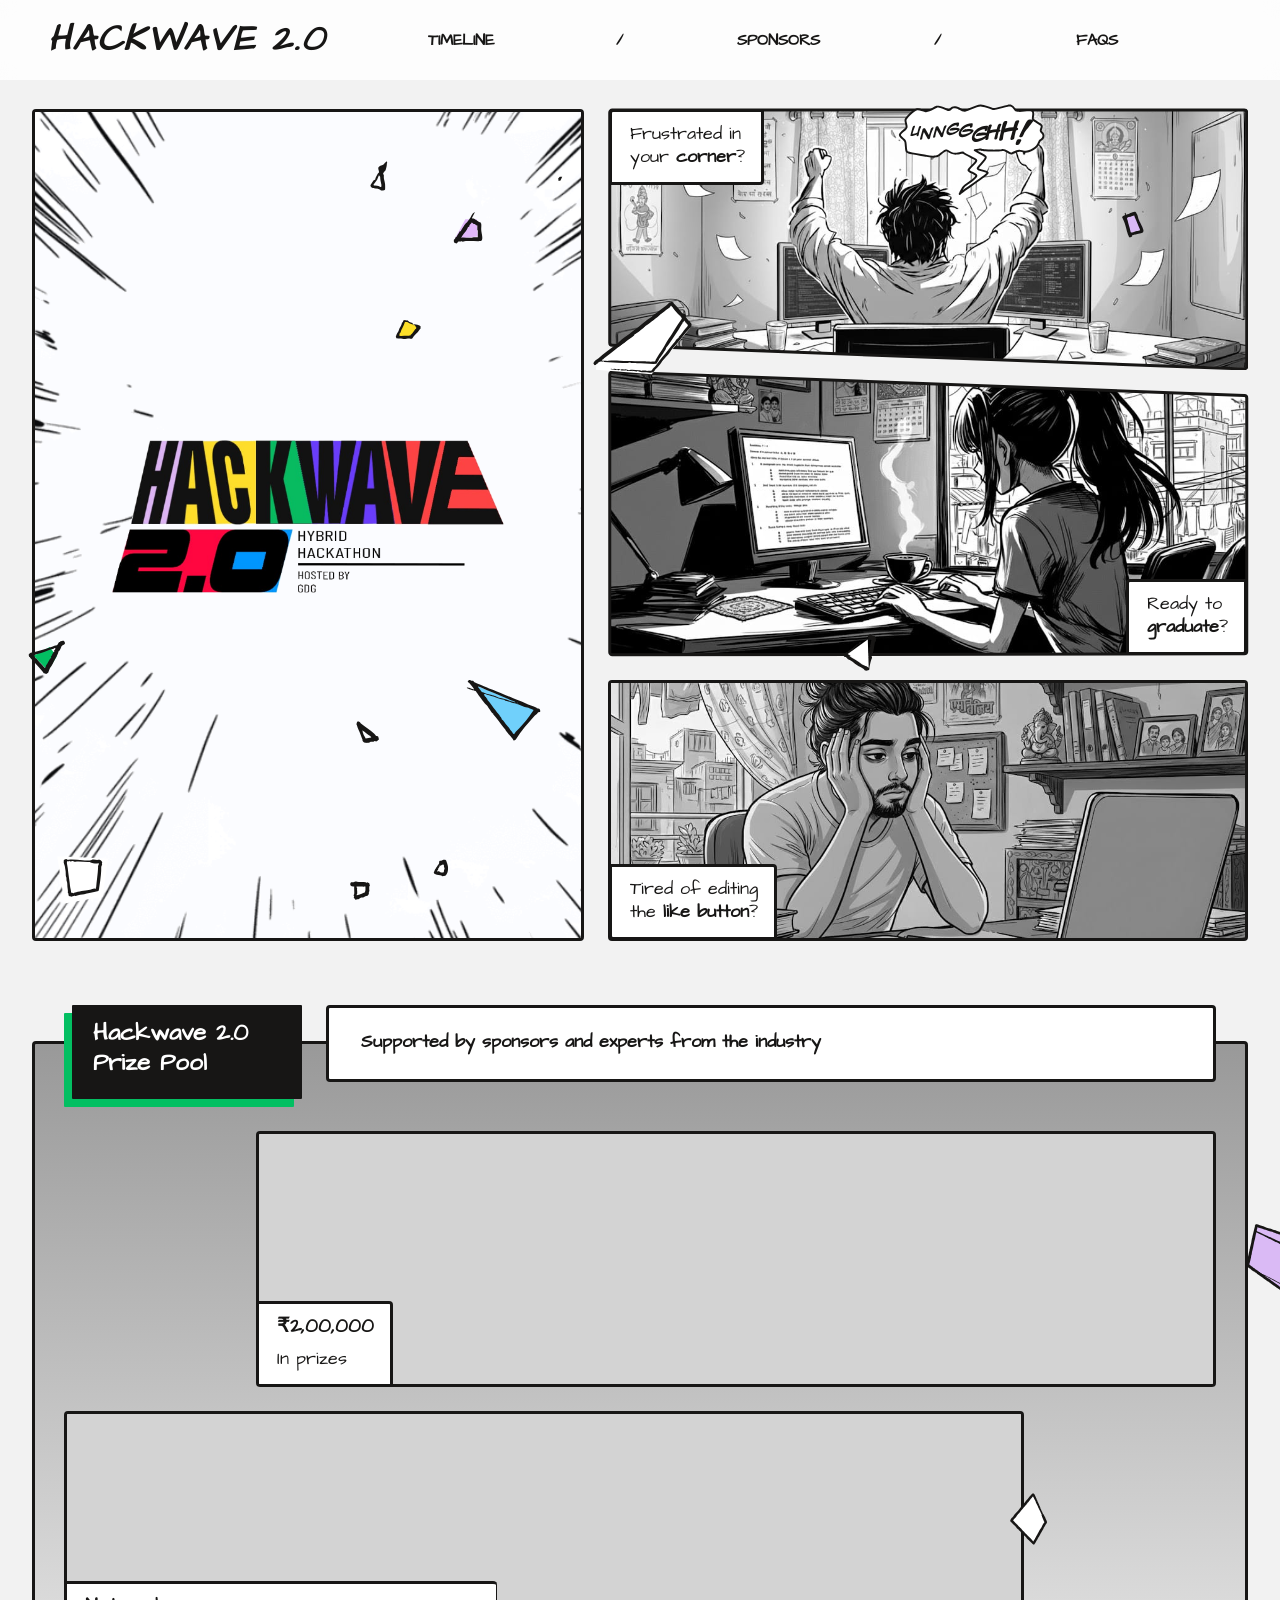
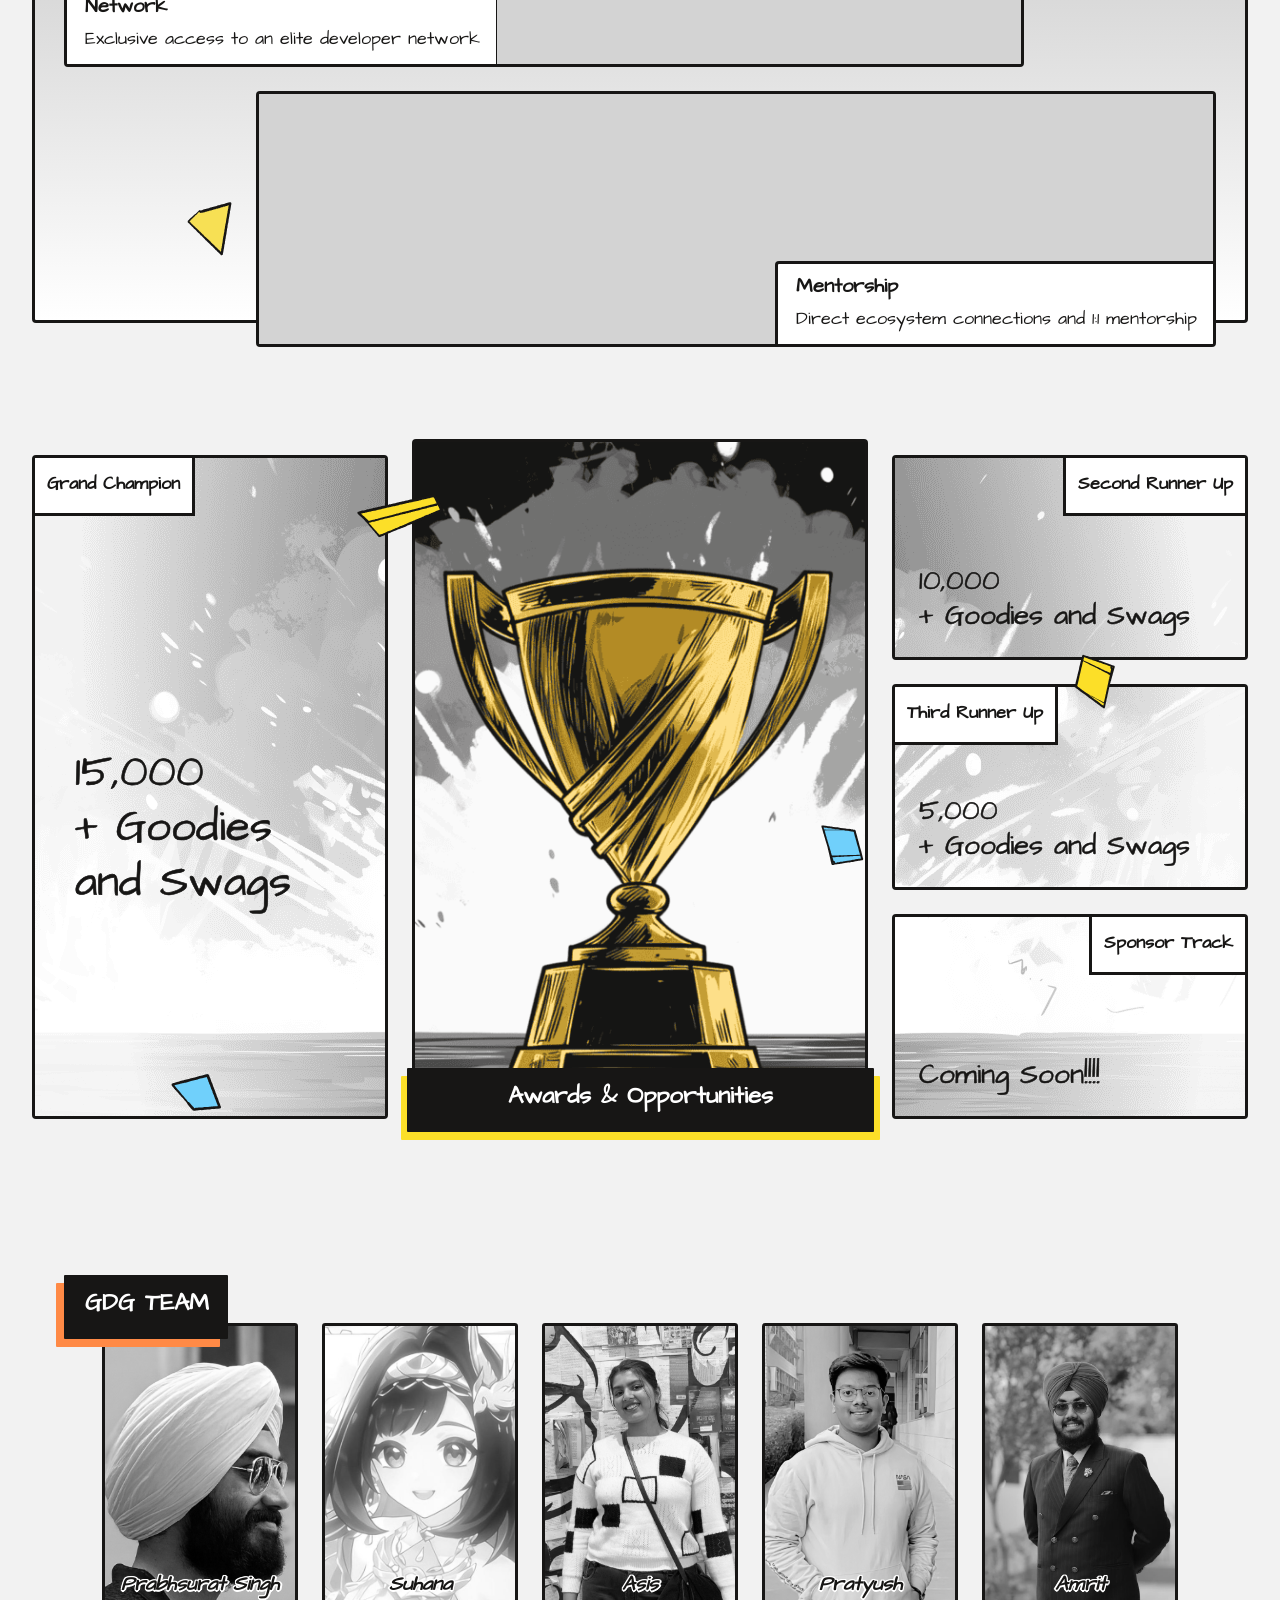
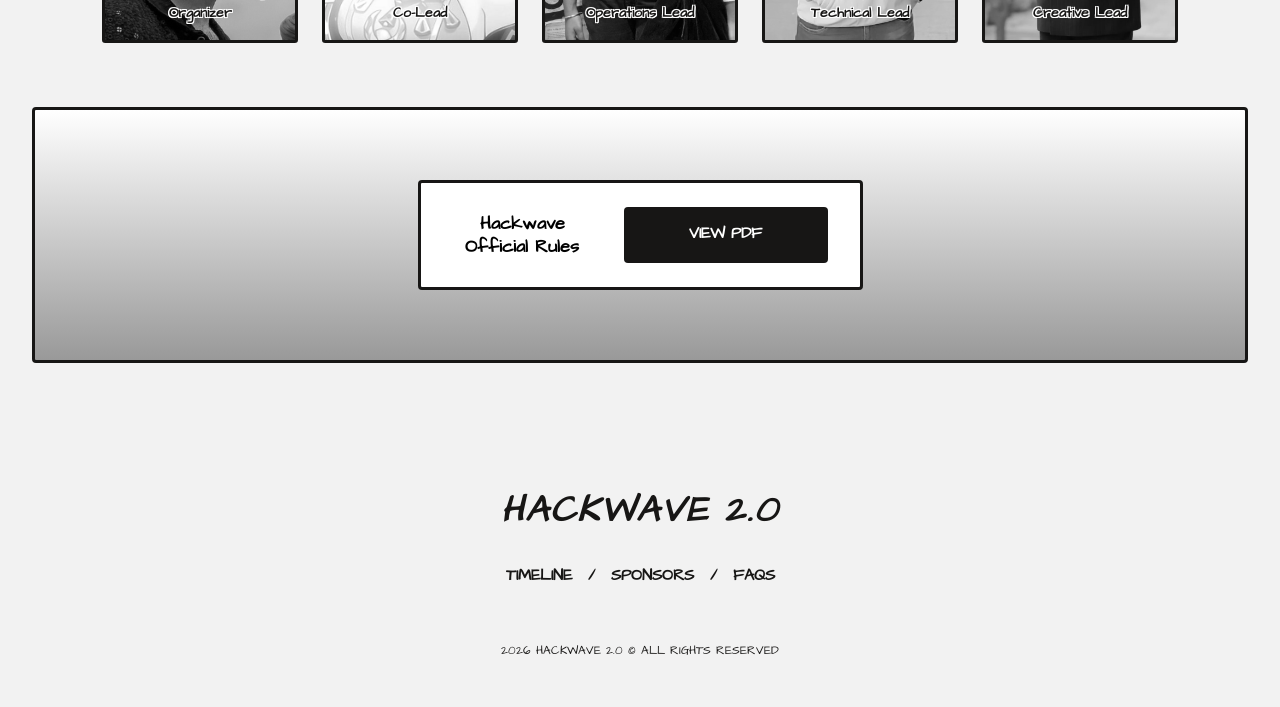
==== commit e5a56115: "feat : photos added" ====
--- a/index.html
+++ b/index.html
@@ -739,7 +739,7 @@
 									<div class="border-breakout-black bg-breakout-black flex items-center justify-center gap-2.5 rounded-[1px] border-[3px] pb-[18px] pl-[18px] pr-4 pt-2.5"
 										style="box-shadow: -8px 8px 0px 0px #03BF62;"><span
 											class="font-architects-daughter text-[20px] font-bold leading-[25px] text-white xl:text-[24px] xl:leading-[30px]">Hackwave
-											2.0 
+											2.0
 										Prize Pool</span></div>
 								</div>
 							</div>
@@ -1795,10 +1795,10 @@
 							<div
 								class="border-breakout-black group relative flex h-[210px] flex-col justify-end gap-1.5 overflow-hidden rounded-[3.2px] border-[3px] p-4 xl:h-[320px]">
 								<div class="absolute inset-0 z-0 transition-opacity duration-300"
-									style="background: url(images/people/furina.jpeg) lightgray 50% / cover no-repeat; background-blend-mode: luminosity;">
-								</div>
-								<div class="absolute inset-0 z-0 opacity-0 transition-opacity duration-300 group-hover:opacity-100"
-									style="background: url(images/people/furina.jpeg) lightgray 50% / cover no-repeat;">
+									style="background: url(images/people/asis.jpeg) lightgray 50% / cover no-repeat; background-blend-mode: luminosity;">
+								</div>
+								<div class="absolute inset-0 z-0 opacity-0 transition-opacity duration-300 group-hover:opacity-100"
+									style="background: url(images/people/asis.jpeg) lightgray 50% / cover no-repeat;">
 								</div> <span
 									class="text-breakout-black font-architects-daughter text-stroke-large relative z-10 text-center text-[16px] font-bold italic leading-[20px] transition-transform duration-300 group-hover:scale-[1.05] md:text-[20px] md:leading-[25px] svelte-57bs25">Asis</span>
 								<span
@@ -1819,10 +1819,10 @@
 							<div
 								class="border-breakout-black group relative flex h-[210px] flex-col justify-end gap-1.5 overflow-hidden rounded-[3.2px] border-[3px] p-4 xl:h-[320px]">
 								<div class="absolute inset-0 z-0 transition-opacity duration-300"
-									style="background: url(images/people/varessa.jpeg) lightgray 50% / cover no-repeat; background-blend-mode: luminosity;">
-								</div>
-								<div class="absolute inset-0 z-0 opacity-0 transition-opacity duration-300 group-hover:opacity-100"
-									style="background: url(images/people/varessa.jpeg) lightgray 50% / cover no-repeat;">
+									style="background: url(images/people/amrit.jpeg) 50% / cover no-repeat; filter: grayscale(100%);">
+								</div>
+								<div class="absolute inset-0 z-0 opacity-0 transition-opacity duration-300 group-hover:opacity-100"
+									style="background: url(images/people/amrit.jpeg) lightgray 50% / cover no-repeat;">
 								</div>
 								<span
 									class="text-breakout-black font-architects-daughter text-stroke-large relative z-10 text-center text-[16px] font-bold italic leading-[20px] transition-transform duration-300 group-hover:scale-[1.05] md:text-[20px] md:leading-[25px] svelte-57bs25">Amrit</span>
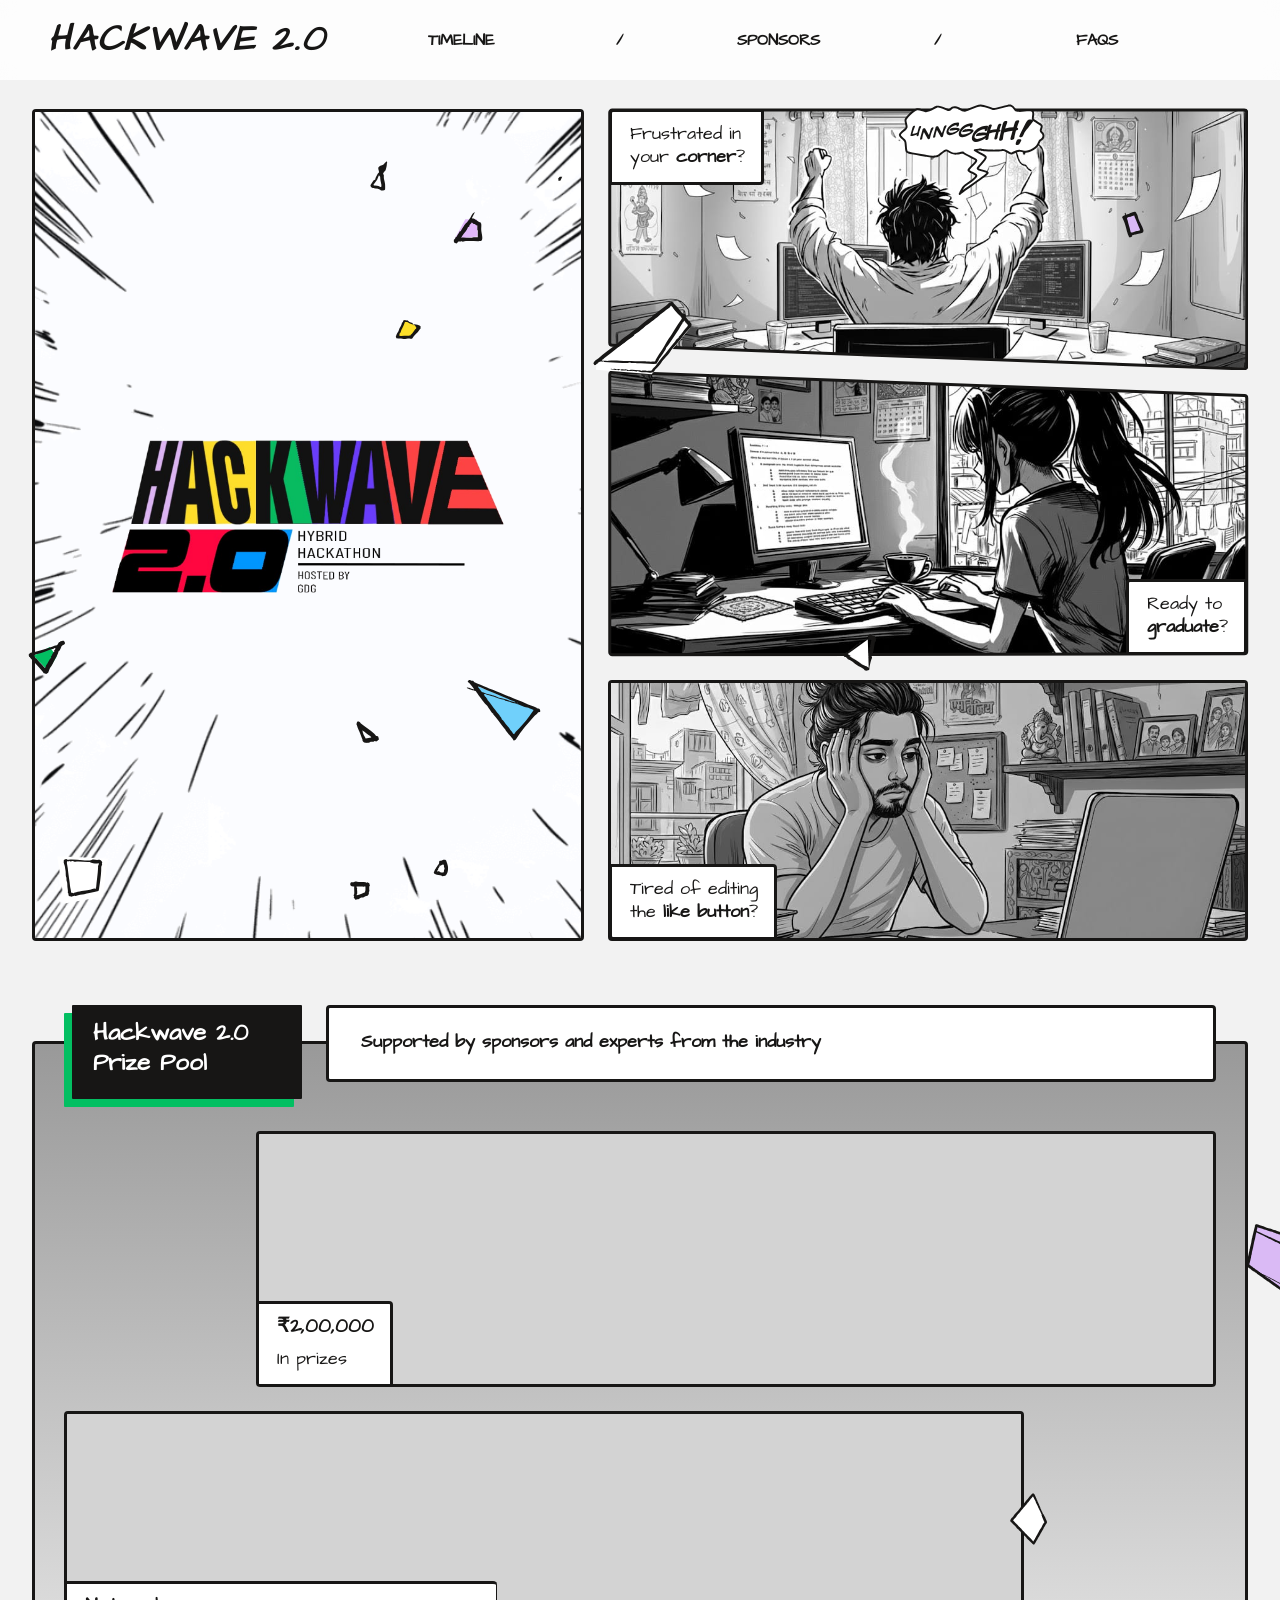
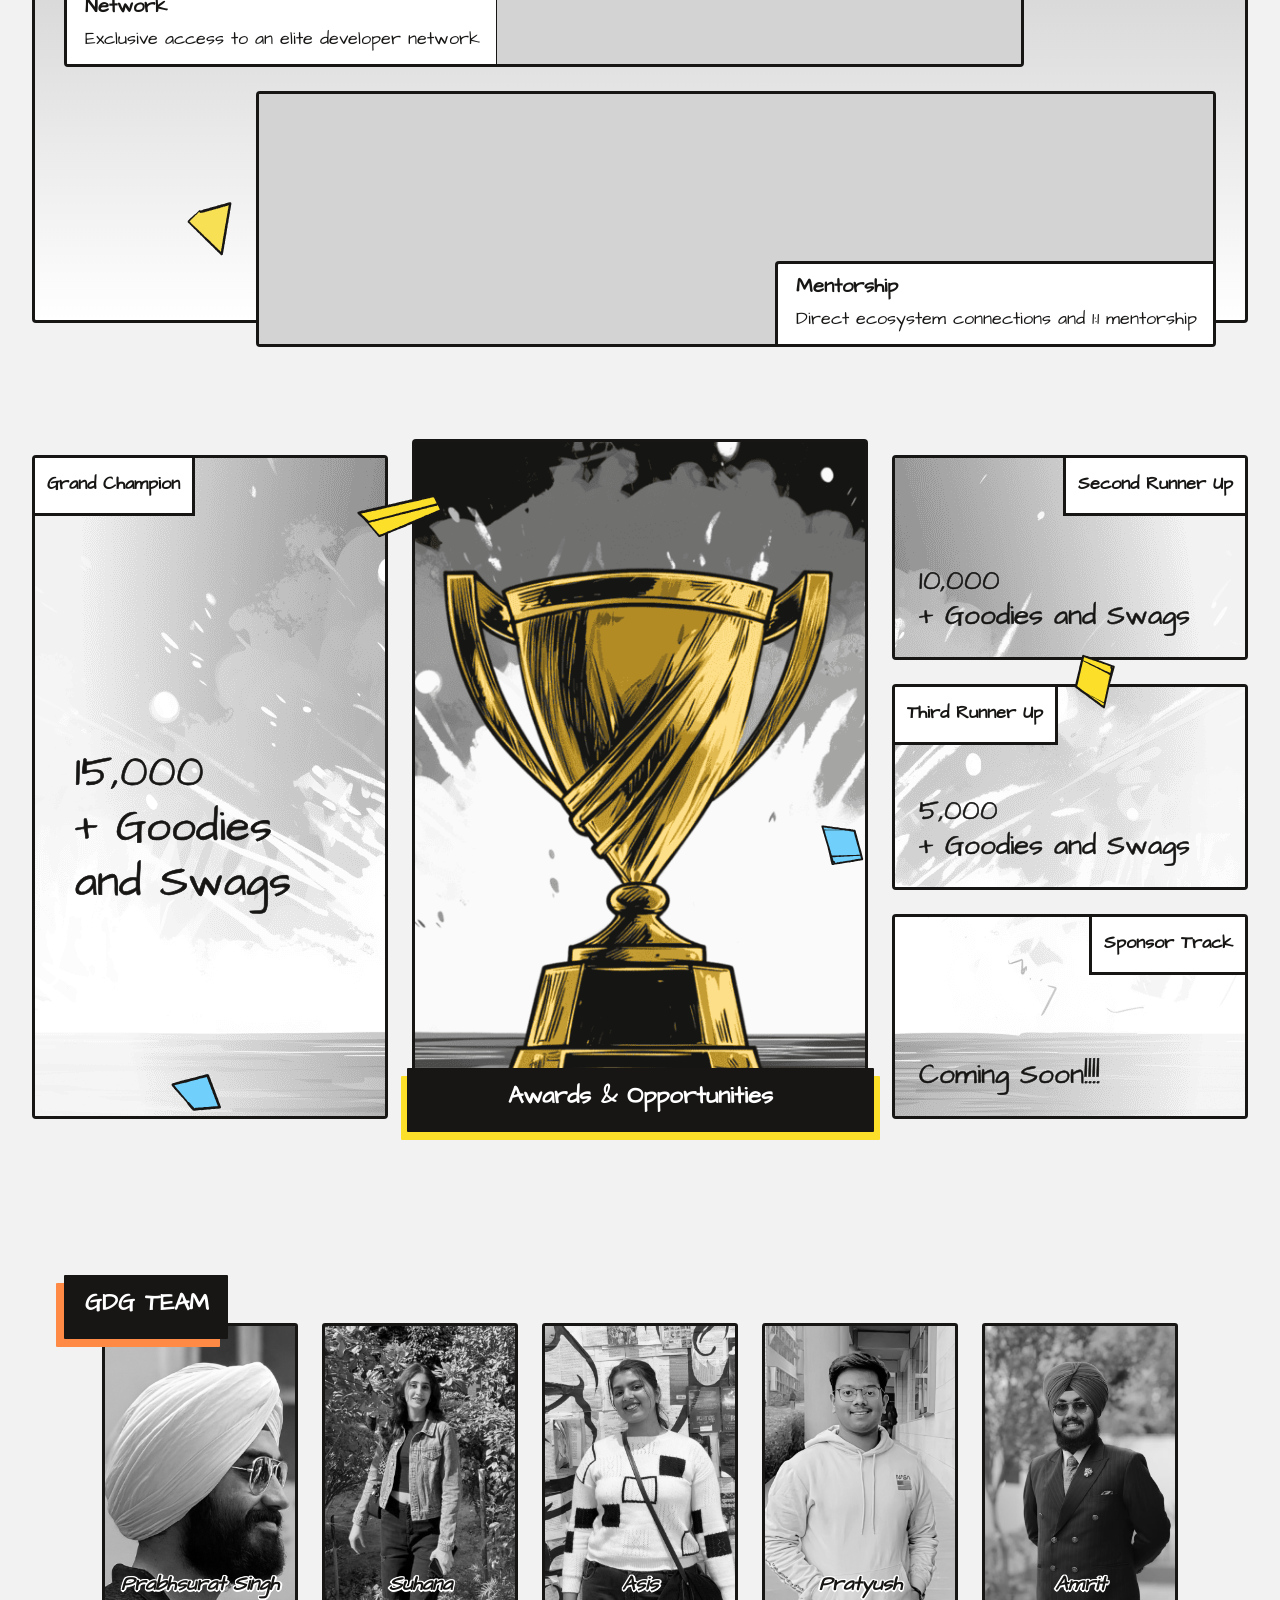
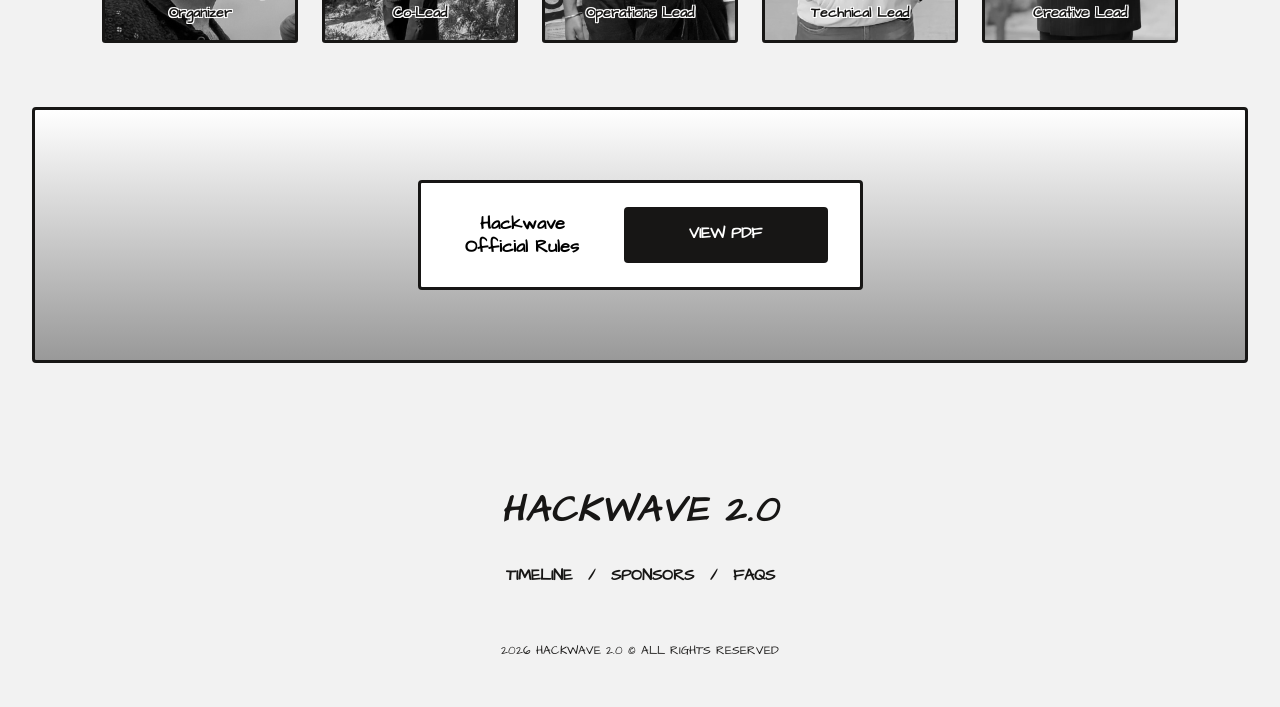
==== commit 9d129d0a: "font fixes, photos added" ====
--- a/index.html
+++ b/index.html
@@ -1783,10 +1783,10 @@
 							<div
 								class="border-breakout-black group relative flex h-[210px] flex-col justify-end gap-1.5 overflow-hidden rounded-[3.2px] border-[3px] p-4 xl:h-[320px]">
 								<div class="absolute inset-0 z-0 transition-opacity duration-300"
-									style="background: url(images/people/lanyan.jpeg) lightgray 50% / cover no-repeat; background-blend-mode: luminosity;">
-								</div>
-								<div class="absolute inset-0 z-0 opacity-0 transition-opacity duration-300 group-hover:opacity-100"
-									style="background: url(images/people/lanyan.jpeg) lightgray 50% / cover no-repeat;">
+									style="background: url(images/people/suhana.jpeg) lightgray 50% / cover no-repeat; background-blend-mode: luminosity;">
+								</div>
+								<div class="absolute inset-0 z-0 opacity-0 transition-opacity duration-300 group-hover:opacity-100"
+									style="background: url(images/people/suhana.jpeg) lightgray 50% / cover no-repeat;">
 								</div> <span
 									class="text-breakout-black font-architects-daughter text-stroke-large relative z-10 text-center text-[16px] font-bold italic leading-[20px] transition-transform duration-300 group-hover:scale-[1.05] md:text-[20px] md:leading-[25px] svelte-57bs25">Suhana</span>
 								<span
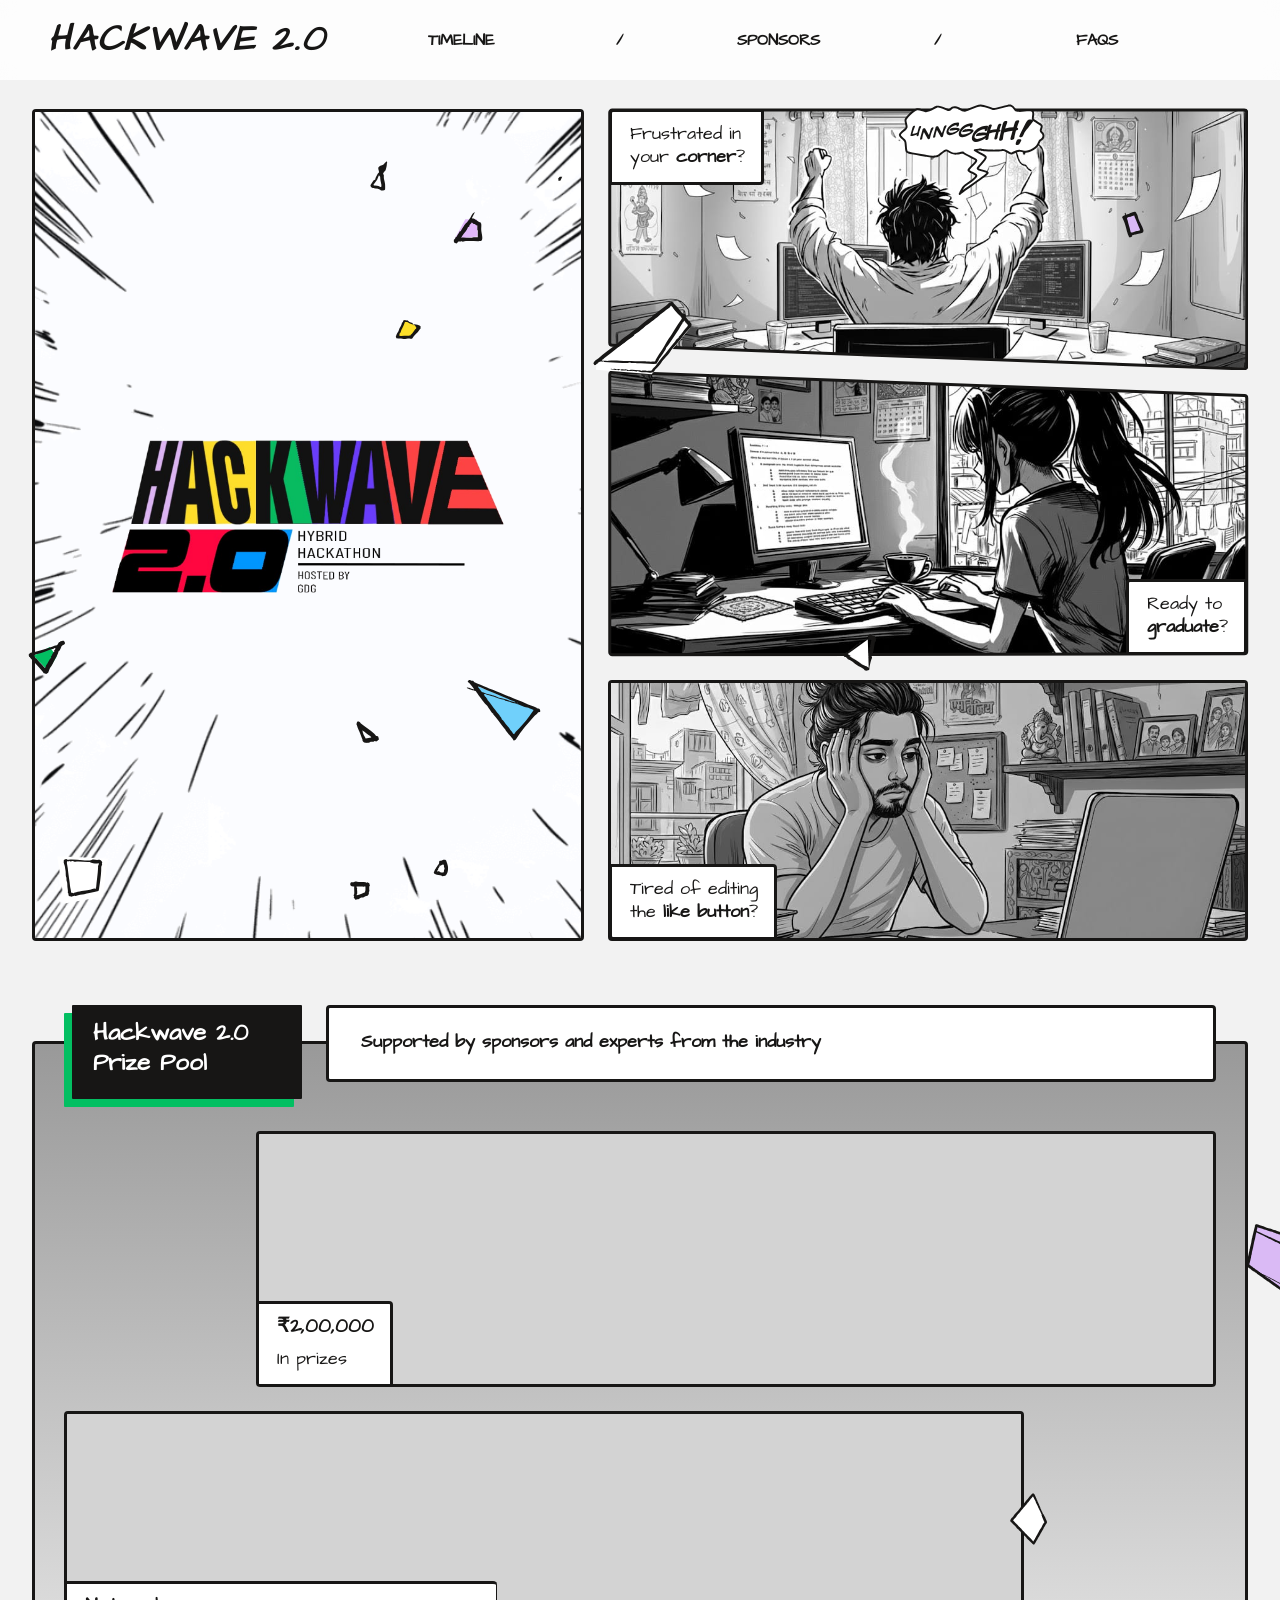
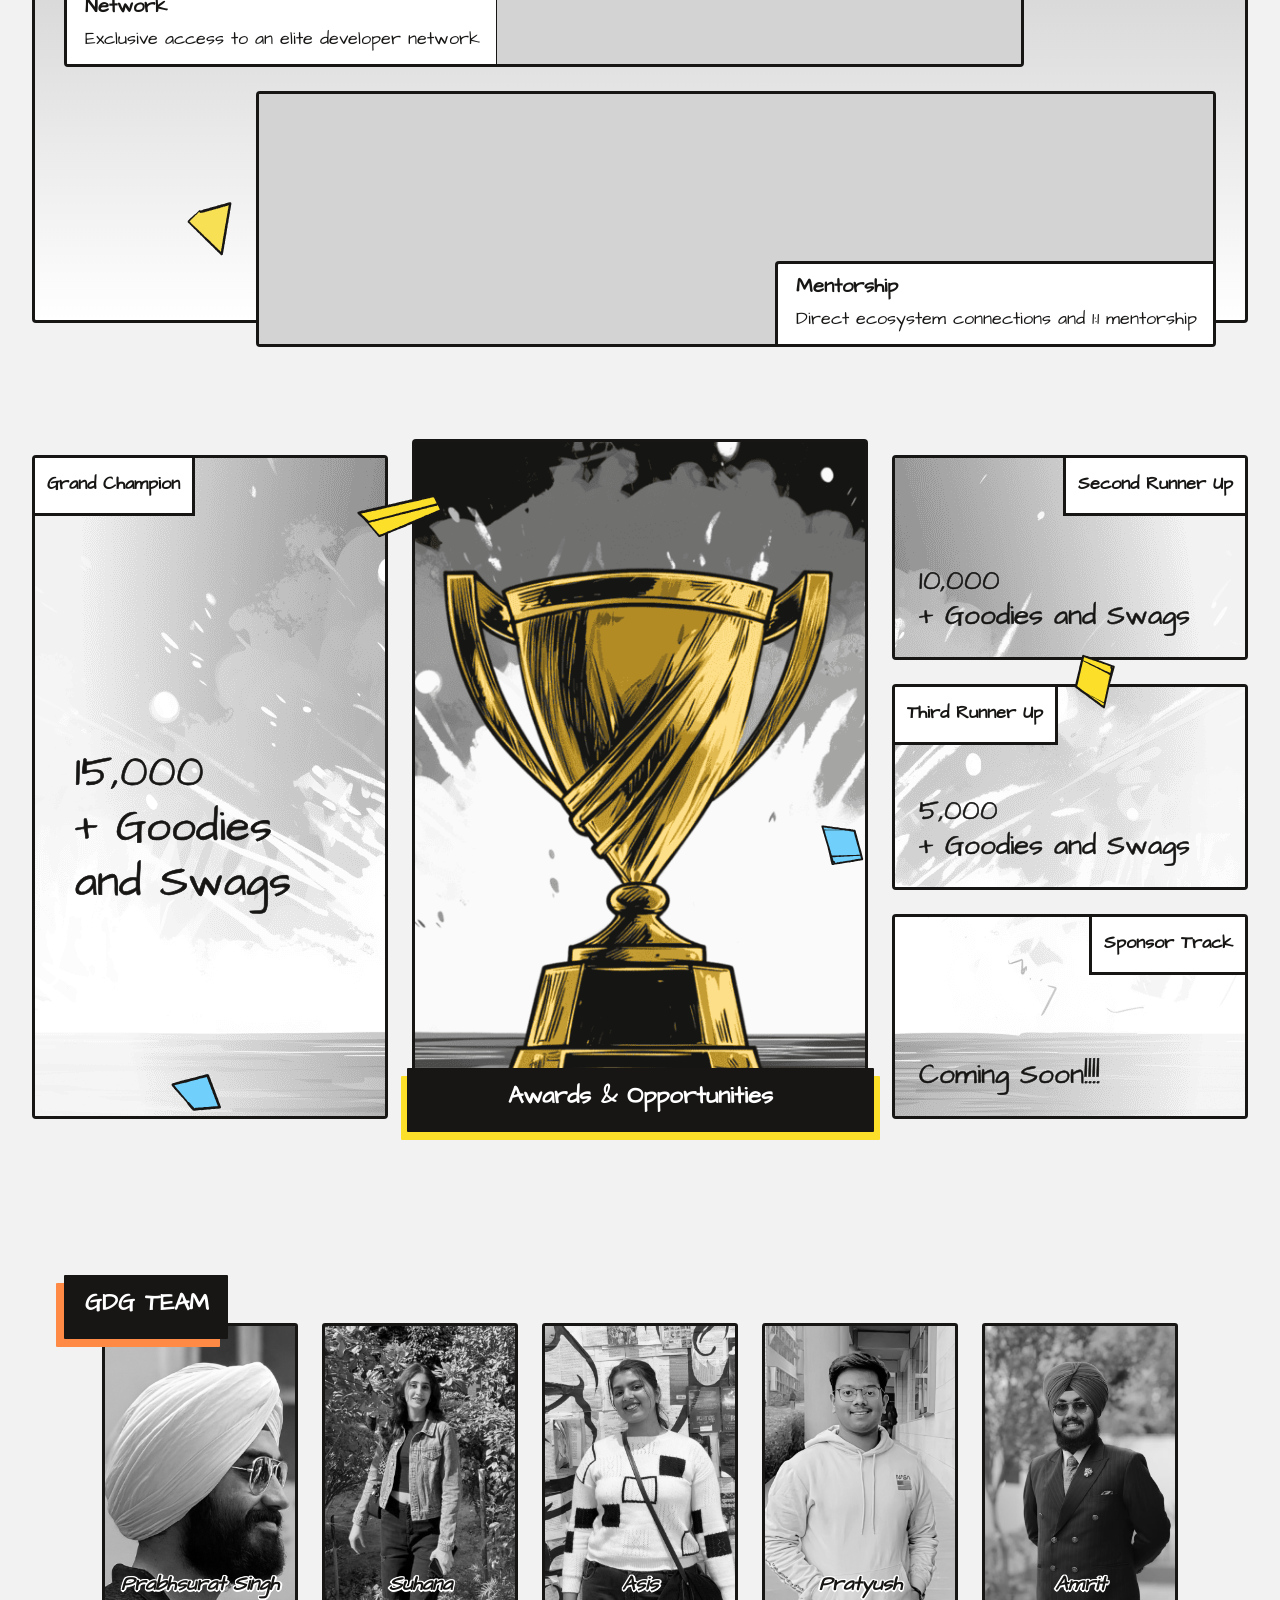
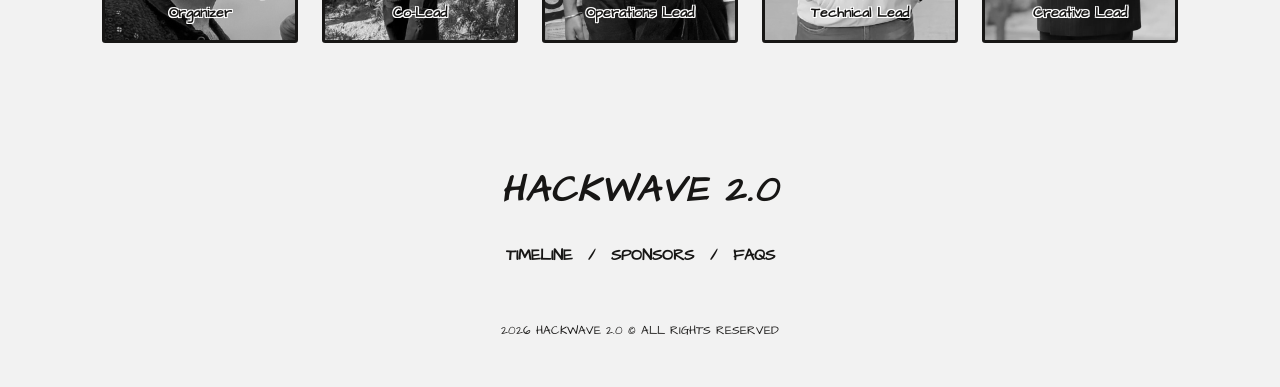
==== commit 8784c09f: "removed rule set" ====
--- a/index.html
+++ b/index.html
@@ -26,6 +26,7 @@
 			font-style: normal;
 			font-display: swap;
 		}
+
 		.font-architects-daughter {
 			font-family: 'Architects Daughter', cursive !important;
 		}
@@ -740,13 +741,14 @@
 										style="box-shadow: -8px 8px 0px 0px #03BF62;"><span
 											class="font-architects-daughter text-[20px] font-bold leading-[25px] text-white xl:text-[24px] xl:leading-[30px]">Hackwave
 											2.0
-										Prize Pool</span></div>
+											Prize Pool</span></div>
 								</div>
 							</div>
 							<div class="border-breakout-black flex max-w-[896px] flex-1 flex-col items-start rounded-[4px] border-[3px] bg-white px-4 py-6 md:px-8 md:py-5 md:pb-6"
 								data-svelte-h="svelte-1jerhbd"><span
 									class="font-architects-daughter text-breakout-black text-[16px] font-normal leading-[24px] md:text-[18px] md:leading-[27px]"><span
-										class="font-bold">Supported by sponsors and experts from the industry</span></div>
+										class="font-bold">Supported by sponsors and experts from the industry</span>
+							</div>
 						</div>
 						<div class="z-10 flex flex-col items-start gap-4 self-stretch md:gap-6 xl:px-[32px]"
 							data-svelte-h="svelte-k4eib6">
@@ -964,7 +966,7 @@
 									class="z-10 flex flex-1 flex-col items-center justify-center self-stretch pt-[80px]">
 									<span
 										class="text-breakout-black font-architects-daughter text-[44px] font-normal leading-[55px] [-webkit-text-stroke-color:#171615] [-webkit-text-stroke-width:0.63px] [leading-trim:both] [text-edge:cap] [text-stroke-color:#171615] [text-stroke-width:0.63px]">15,000
-									<br> + Goodies and Swags</span>
+										<br> + Goodies and Swags</span>
 								</div>
 								<div class="border-breakout-black absolute -left-[3px] -top-[3px] flex items-center justify-center gap-[10px] border-[3px] bg-white px-[12px] pb-[16px] pt-[12px]"
 									data-svelte-h="svelte-bmplvw"><span
@@ -1008,12 +1010,13 @@
 								</div>
 								<div class="z-10 flex flex-col items-start justify-end gap-4"><span
 										class="text-breakout-black font-architects-daughter text-[28px] font-normal leading-[35px] [-webkit-text-stroke-color:#171615] [-webkit-text-stroke-width:0.5px] [leading-trim:both] [text-edge:cap] [text-stroke-color:#171615] [text-stroke-width:0.5px]">10,000
-									<br> + Goodies and Swags</span>
+										<br> + Goodies and Swags</span>
 								</div>
 								<div
 									class="border-breakout-black absolute -top-[3px] flex max-w-[300px] flex-col items-start justify-center gap-[10px] border-[3px] bg-white px-[12px] pb-[16px] pt-[12px] -right-[3px]">
 									<span
-										class="text-breakout-black font-architects-daughter text-[18px] font-bold leading-[27px]">Second Runner Up</span>
+										class="text-breakout-black font-architects-daughter text-[18px] font-bold leading-[27px]">Second
+										Runner Up</span>
 								</div>
 								<!-- <div class="z-10 flex flex-col items-end justify-center gap-3"><span
 										class="text-breakout-black font-geist text-[16px] font-medium leading-[24px]"
@@ -1033,12 +1036,13 @@
 								</div>
 								<div class="z-10 flex flex-col items-start justify-end gap-4"><span
 										class="text-breakout-black font-architects-daughter text-[28px] font-normal leading-[35px] [-webkit-text-stroke-color:#171615] [-webkit-text-stroke-width:0.5px] [leading-trim:both] [text-edge:cap] [text-stroke-color:#171615] [text-stroke-width:0.5px]">5,000
-									<br> + Goodies and Swags</span>
+										<br> + Goodies and Swags</span>
 								</div>
 								<div
 									class="border-breakout-black absolute -top-[3px] flex max-w-[300px] flex-col items-start justify-center gap-[10px] border-[3px] bg-white px-[12px] pb-[16px] pt-[12px] -left-[3px]">
 									<span
-										class="text-breakout-black font-architects-daughter text-[18px] font-bold leading-[27px]">Third Runner Up</span>
+										class="text-breakout-black font-architects-daughter text-[18px] font-bold leading-[27px]">Third
+										Runner Up</span>
 								</div>
 								<!-- <div class="z-10 flex flex-col items-end justify-center gap-3"><span
 										class="text-breakout-black font-geist text-[16px] font-medium leading-[24px]"
@@ -1057,12 +1061,14 @@
 									</div>
 								</div>
 								<div class="z-10 flex flex-col items-start justify-end gap-4"><span
-										class="text-breakout-black font-architects-daughter text-[28px] font-normal leading-[35px] [-webkit-text-stroke-color:#171615] [-webkit-text-stroke-width:0.5px] [leading-trim:both] [text-edge:cap] [text-stroke-color:#171615] [text-stroke-width:0.5px]">Coming Soon!!!!</span>
+										class="text-breakout-black font-architects-daughter text-[28px] font-normal leading-[35px] [-webkit-text-stroke-color:#171615] [-webkit-text-stroke-width:0.5px] [leading-trim:both] [text-edge:cap] [text-stroke-color:#171615] [text-stroke-width:0.5px]">Coming
+										Soon!!!!</span>
 								</div>
 								<div
 									class="border-breakout-black absolute -top-[3px] flex max-w-[300px] flex-col items-start justify-center gap-[10px] border-[3px] bg-white px-[12px] pb-[16px] pt-[12px] -right-[3px]">
 									<span
-										class="text-breakout-black font-architects-daughter text-[18px] font-bold leading-[27px]">Sponsor Track</span>
+										class="text-breakout-black font-architects-daughter text-[18px] font-bold leading-[27px]">Sponsor
+										Track</span>
 								</div>
 								<!-- <div class="z-10 flex flex-col items-end justify-center gap-3"><span
 										class="text-breakout-black font-geist text-[16px] font-medium leading-[24px]"
@@ -1132,7 +1138,8 @@
 												class="text-breakout-black font-geist text-right text-[16px] font-medium leading-[24px]"
 												data-svelte-h="svelte-1nwc0ms">Presented By</span> <img alt="Hackwave"
 												src="images/breakout/sponsors/pum"
-												class="h-full max-h-[25px] w-auto max-w-[150px] md:max-h-[20px]" /></div>
+												class="h-full max-h-[25px] w-auto max-w-[150px] md:max-h-[20px]" />
+										</div>
 									</div>
 								</div>
 								<div
@@ -1140,7 +1147,8 @@
 									<div
 										class="border-breakout-black absolute -left-[3px] -top-[3px] flex max-w-[320px] flex-col items-start justify-center gap-[10px] border-[3px] bg-white px-3 py-3 pb-4 md:max-w-[200px]">
 										<span
-											class="font-architects-daughter text-breakout-black text-[16px] font-bold leading-[20px]">First Runner Up</span>
+											class="font-architects-daughter text-breakout-black text-[16px] font-bold leading-[20px]">First
+											Runner Up</span>
 									</div>
 									<div
 										class="mt-[70px] flex flex-col items-start gap-6 self-stretch px-4 py-6 md:px-6">
@@ -1158,7 +1166,8 @@
 									<div
 										class="border-breakout-black absolute -left-[3px] -top-[3px] flex max-w-[320px] flex-col items-start justify-center gap-[10px] border-[3px] bg-white px-3 py-3 pb-4 md:max-w-[200px]">
 										<span
-											class="font-architects-daughter text-breakout-black text-[16px] font-bold leading-[20px]">Second Runner Up</span>
+											class="font-architects-daughter text-breakout-black text-[16px] font-bold leading-[20px]">Second
+											Runner Up</span>
 									</div>
 									<div
 										class="mt-[70px] flex flex-col items-start gap-6 self-stretch px-4 py-6 md:px-6">
@@ -1176,12 +1185,14 @@
 									<div
 										class="border-breakout-black absolute -left-[3px] -top-[3px] flex max-w-[320px] flex-col items-start justify-center gap-[10px] border-[3px] bg-white px-3 py-3 pb-4 md:max-w-[200px]">
 										<span
-											class="font-architects-daughter text-breakout-black text-[16px] font-bold leading-[20px]">Sponsor Prize</span>
+											class="font-architects-daughter text-breakout-black text-[16px] font-bold leading-[20px]">Sponsor
+											Prize</span>
 									</div>
 									<div
 										class="mt-[70px] flex flex-col items-start gap-6 self-stretch px-4 py-6 md:px-6">
 										<span
-											class="font-architects-daughter text-breakout-black text-[28px] font-normal leading-[35px] [-webkit-text-stroke-color:#171615] [-webkit-text-stroke-width:0.5px] [leading-trim:both] [text-edge:cap] [text-stroke-color:#171615] [text-stroke-width:0.5px]">Coming Soon!!!</span>
+											class="font-architects-daughter text-breakout-black text-[28px] font-normal leading-[35px] [-webkit-text-stroke-color:#171615] [-webkit-text-stroke-width:0.5px] [leading-trim:both] [text-edge:cap] [text-stroke-color:#171615] [text-stroke-width:0.5px]">Coming
+											Soon!!!</span>
 										<!-- <div class="flex w-full flex-col items-end justify-center gap-3"><span
 												class="text-breakout-black font-geist text-right text-[16px] font-medium leading-[24px]"
 												data-svelte-h="svelte-1nwc0ms">Presented By</span> <img alt="hackwave"
@@ -1348,7 +1359,8 @@
 							data-svelte-h="svelte-dzjv0f">
 							<div
 								class="hidden border-breakout-black bg-breakout-black absolute -right-2 -top-4 z-10 flex items-center justify-center gap-[10px] rounded-[1px] border-[3px] pb-[18px] pl-[18px] pr-4 pt-2.5 shadow-[8px_8px_0px_0px_#E1B8F9]">
-								<span class="font-architects-daughter text-[28px] font-bold leading-[30px] text-white">Dropout
+								<span
+									class="font-architects-daughter text-[28px] font-bold leading-[30px] text-white">Dropout
 									Program</span>
 							</div>
 							<div
@@ -1802,7 +1814,8 @@
 								</div> <span
 									class="text-breakout-black font-architects-daughter text-stroke-large relative z-10 text-center text-[16px] font-bold italic leading-[20px] transition-transform duration-300 group-hover:scale-[1.05] md:text-[20px] md:leading-[25px] svelte-57bs25">Asis</span>
 								<span
-									class="text-breakout-black font-architects-daughter text-stroke-small relative z-10 text-center text-[12px] font-bold leading-[18px] md:text-[14px] md:leading-[21px] svelte-57bs25">Operations Lead</span>
+									class="text-breakout-black font-architects-daughter text-stroke-small relative z-10 text-center text-[12px] font-bold leading-[18px] md:text-[14px] md:leading-[21px] svelte-57bs25">Operations
+									Lead</span>
 							</div>
 							<div
 								class="border-breakout-black group relative flex h-[210px] flex-col justify-end gap-1.5 overflow-hidden rounded-[3.2px] border-[3px] p-4 xl:h-[320px]">
@@ -1814,7 +1827,8 @@
 								</div> <span
 									class="text-breakout-black font-architects-daughter text-stroke-large relative z-10 text-center text-[16px] font-bold italic leading-[20px] transition-transform duration-300 group-hover:scale-[1.05] md:text-[20px] md:leading-[25px] svelte-57bs25">Pratyush</span>
 								<span
-									class="text-breakout-black font-architects-daughter text-stroke-small relative z-10 text-center text-[12px] font-bold leading-[18px] md:text-[14px] md:leading-[21px] svelte-57bs25">Technical Lead</span>
+									class="text-breakout-black font-architects-daughter text-stroke-small relative z-10 text-center text-[12px] font-bold leading-[18px] md:text-[14px] md:leading-[21px] svelte-57bs25">Technical
+									Lead</span>
 							</div>
 							<div
 								class="border-breakout-black group relative flex h-[210px] flex-col justify-end gap-1.5 overflow-hidden rounded-[3.2px] border-[3px] p-4 xl:h-[320px]">
@@ -1827,7 +1841,8 @@
 								<span
 									class="text-breakout-black font-architects-daughter text-stroke-large relative z-10 text-center text-[16px] font-bold italic leading-[20px] transition-transform duration-300 group-hover:scale-[1.05] md:text-[20px] md:leading-[25px] svelte-57bs25">Amrit</span>
 								<span
-									class="text-breakout-black font-architects-daughter text-stroke-small relative z-10 text-center text-[12px] font-bold leading-[18px] md:text-[14px] md:leading-[21px] svelte-57bs25">Creative Lead</span>
+									class="text-breakout-black font-architects-daughter text-stroke-small relative z-10 text-center text-[12px] font-bold leading-[18px] md:text-[14px] md:leading-[21px] svelte-57bs25">Creative
+									Lead</span>
 							</div>
 							<div
 								class="border-breakout-black group relative flex h-[210px] flex-col justify-end gap-1.5 overflow-hidden rounded-[3.2px] border-[3px] p-4 xl:h-[320px] hidden">
@@ -3267,23 +3282,8 @@
 							<div
 								class="border-breakout-black group h-[104px] flex-1 flex-col items-center justify-center gap-2 bg-white border-0 border-b-[3px] border-r-[3px] hidden xl:flex">
 							</div>
-						</div>
-					</div>
-				</section>
-				<section class="flex flex-col items-center justify-center self-stretch">
-					<div
-						class="flex w-[390px] max-w-[1728px] flex-1 items-center px-3 pb-0 pt-12 md:w-[768px] md:px-6 md:pt-14 xl:w-[1280px] xl:px-8 xl:pt-16 2xl:w-[1512px]">
-						<div class="relative flex h-[256px] w-full items-center justify-center px-8 xl:px-0">
-							<div class="border-breakout-black absolute inset-0 hidden border-[3px] md:flex flex-col items-center justify-center gap-2.5 rounded"
-								style="background: linear-gradient(180deg, #FFF 0%, #999 100%);"></div>
-							<div
-								class="border-breakout-black relative z-10 flex max-w-[1024px] flex-col items-center gap-8 rounded border-[3px] bg-white px-8 py-6 md:flex-row">
-								<span
-									class="font-architects-daughter flex-1 text-[18px] font-bold leading-[23px] text-black text-center"
-									data-svelte-h="svelte-1oifmup">Hackwave Official Rules</span> <a
-									href="files/Breakout%20Hackathon%20Official%20Rules%202025.pdf" target="_blank"
-									class="border-3 font-architects-daughter flex flex-1 items-center justify-center rounded border-[#171615] bg-[#171615] px-8 text-base font-bold uppercase leading-6 text-white h-14 self-stretch py-3"><span
-										class="-mt-1 text-white">View PDF</span></a>
+							<div
+								class="border-breakout-black group h-[104px] flex-1 flex-col items-center justify-center gap-2 bg-white border-0 border-b-[3px] border-r-[3px] hidden xl:flex">
 							</div>
 						</div>
 					</div>
@@ -3296,17 +3296,18 @@
 									2.0</span></a>
 							<div class="flex flex-col items-center gap-6 sm:flex-row sm:gap-4"><a
 									class="text-breakout-black font-architects-daughter text-center font-bold uppercase transition-all duration-300 hover:scale-105 text-base"
-									href="breakout/timeline.html" target="_blank">Timeline</a> <span
+									href="timeline.html" >Timeline</a> <span
 									class="text-breakout-black font-architects-daughter hidden text-base font-bold sm:block"
 									data-svelte-h="svelte-7f1cze">/</span> <a
 									class="text-breakout-black font-architects-daughter text-center font-bold uppercase transition-all duration-300 hover:scale-105 text-base"
-									href="sponsors.html" target="_blank">Sponsors</a> <span
+									href="sponsors.html" >Sponsors</a> <span
 									class="text-breakout-black font-architects-daughter hidden text-base font-bold sm:block"
 									data-svelte-h="svelte-7f1cze">/</span> <a
 									class="text-breakout-black font-architects-daughter text-center font-bold uppercase transition-all duration-300 hover:scale-105 text-base"
-									href="faq.html" target="_blank">FAQs</a></div>
+									href="faq.html" >FAQs</a></div>
 							<!-- View Winners Button Removed -->
-							<p class="text-breakout-black font-architects-daughter mt-6 text-center text-xs">2026 HACKWAVE 2.0 &copy; ALL RIGHTS RESERVED</p>
+							<p class="text-breakout-black font-architects-daughter mt-6 text-center text-xs">2026
+								HACKWAVE 2.0 &copy; ALL RIGHTS RESERVED</p>
 
 
 						</div>
@@ -3362,5 +3363,4 @@
 	</script>
 </body>
 
-</html>
-
+</html>
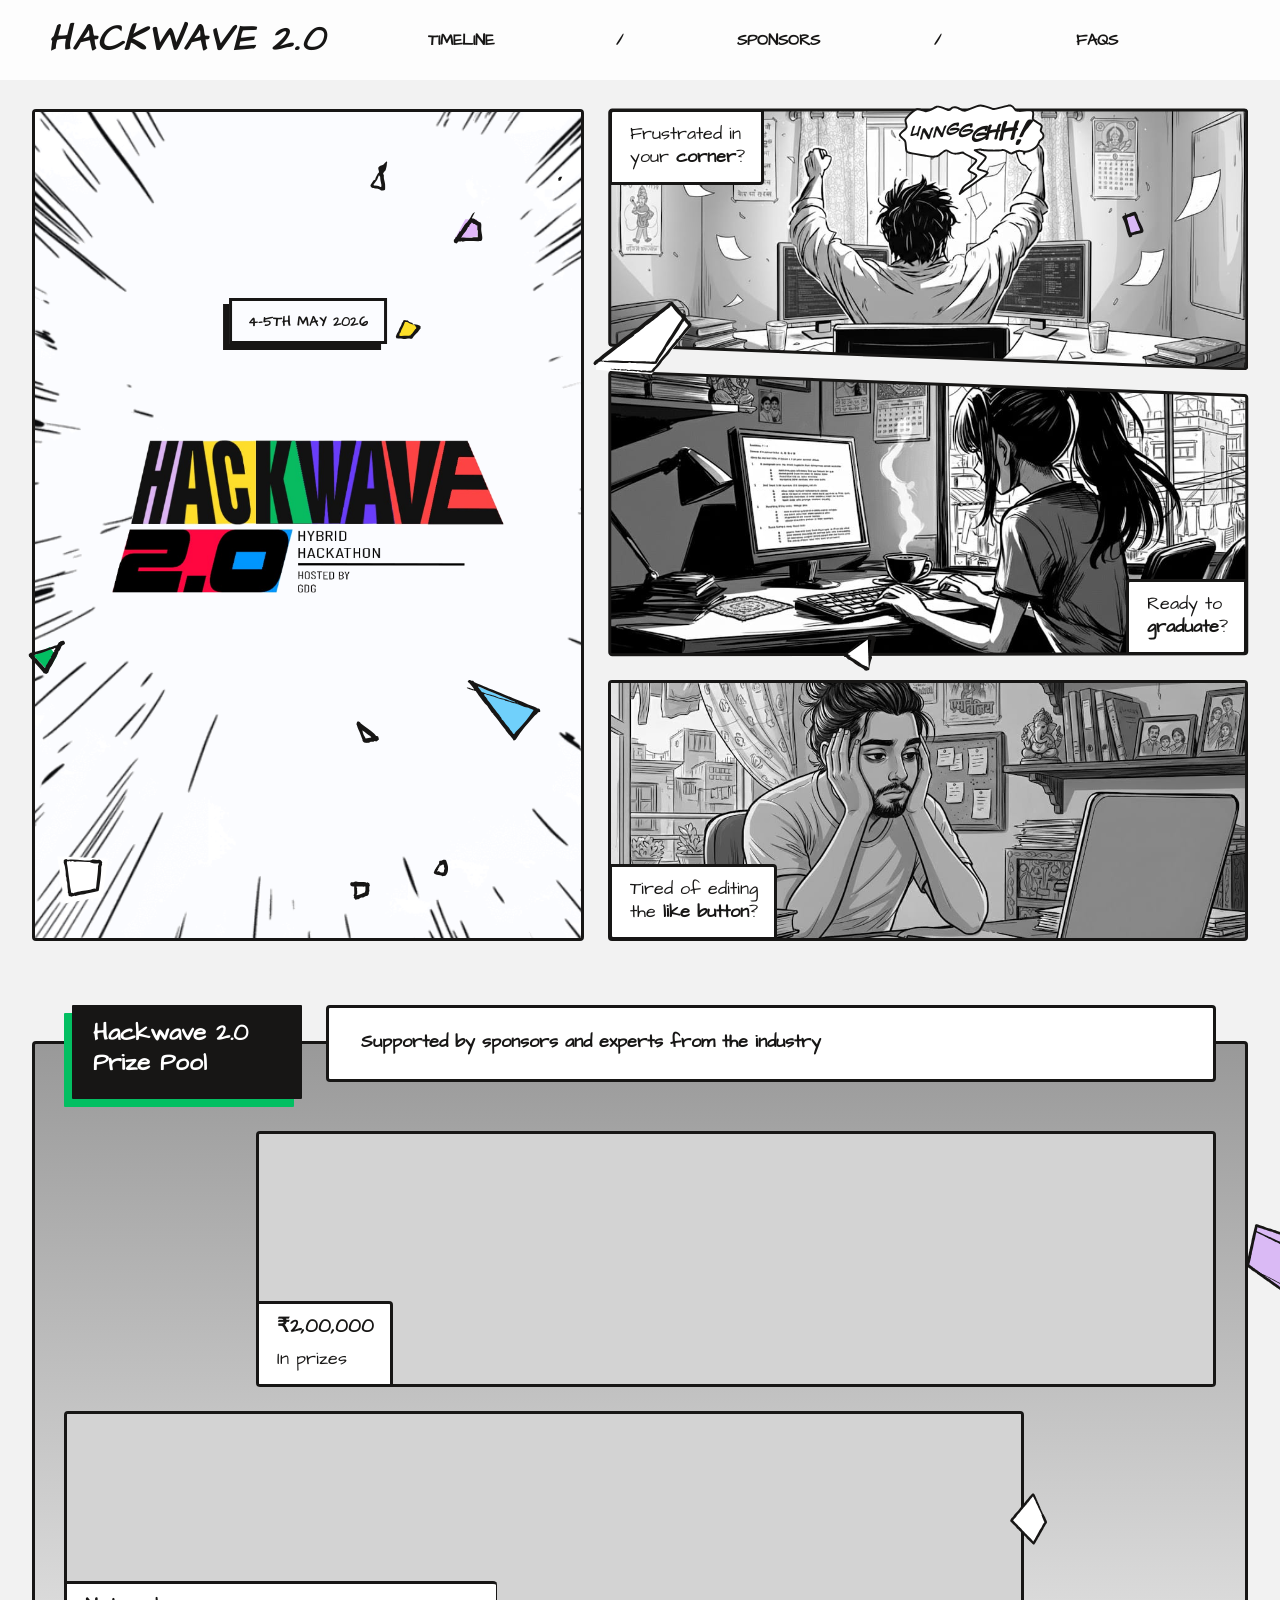
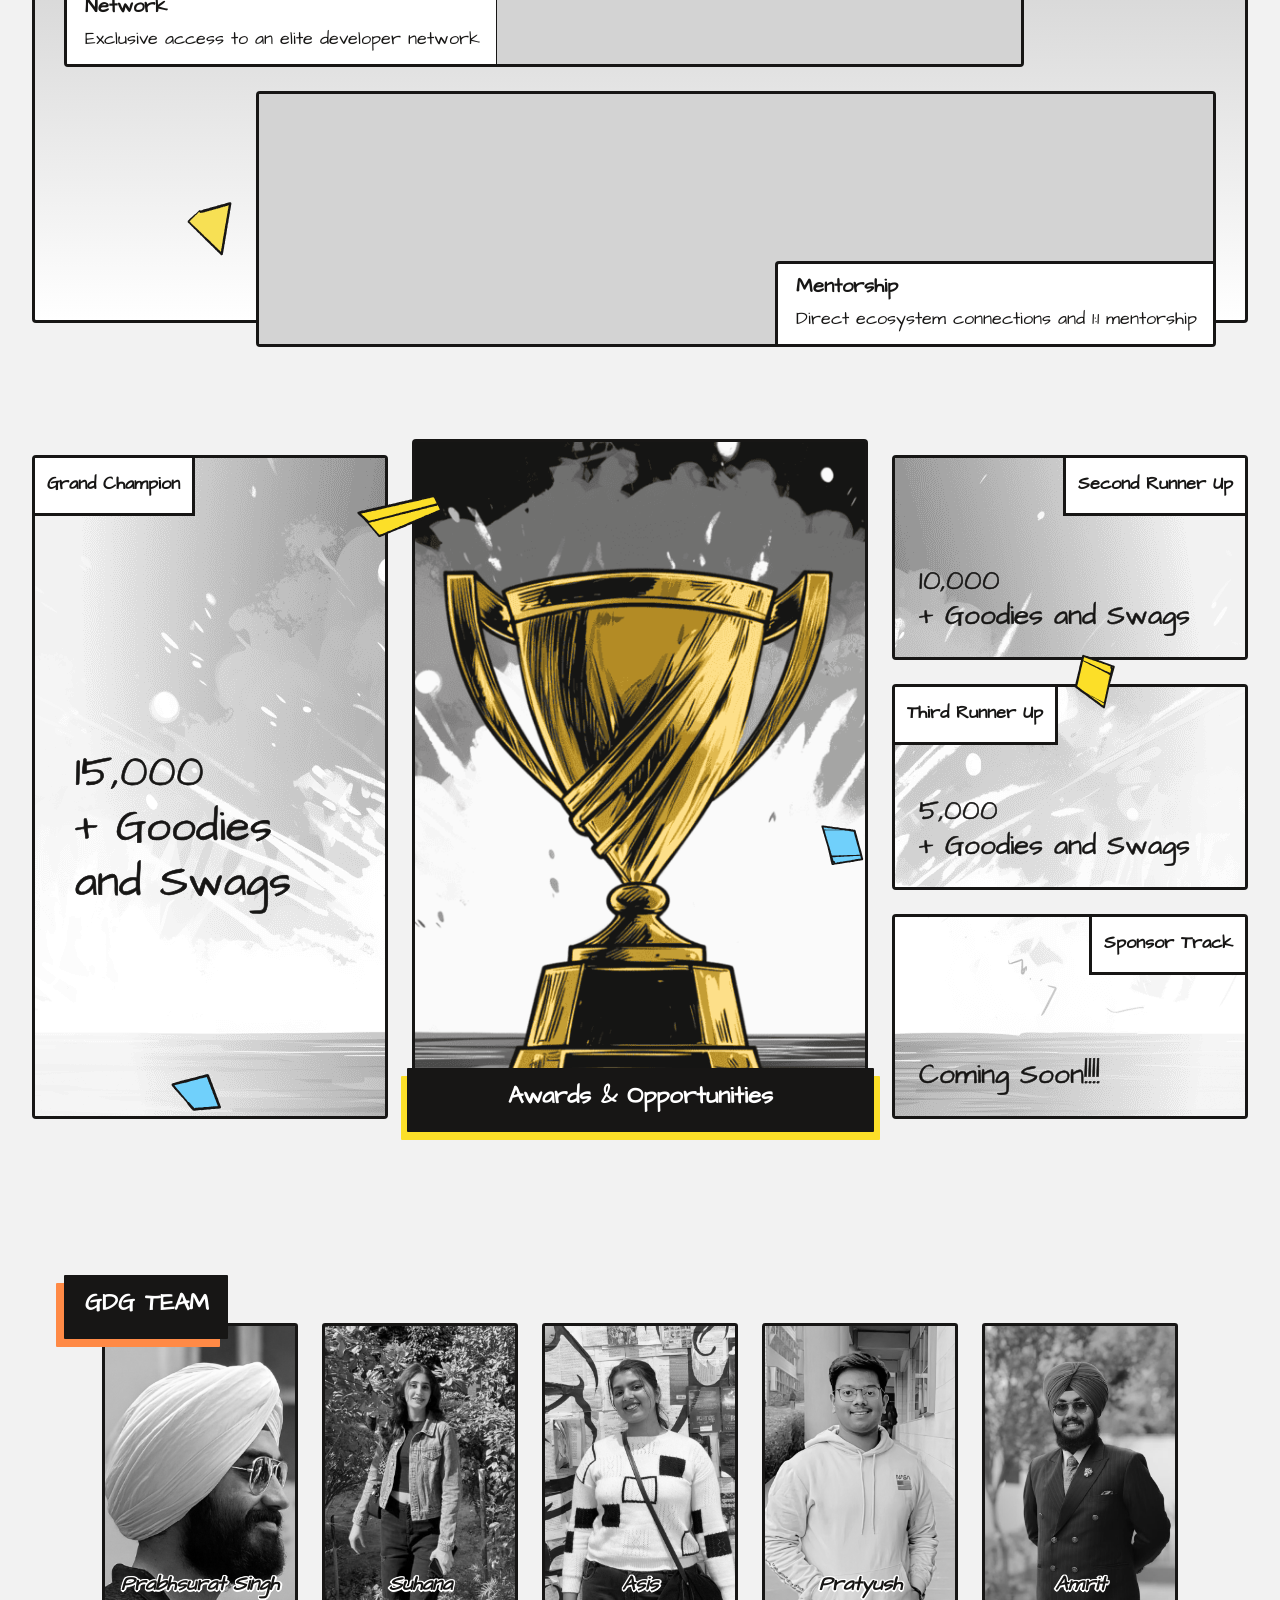
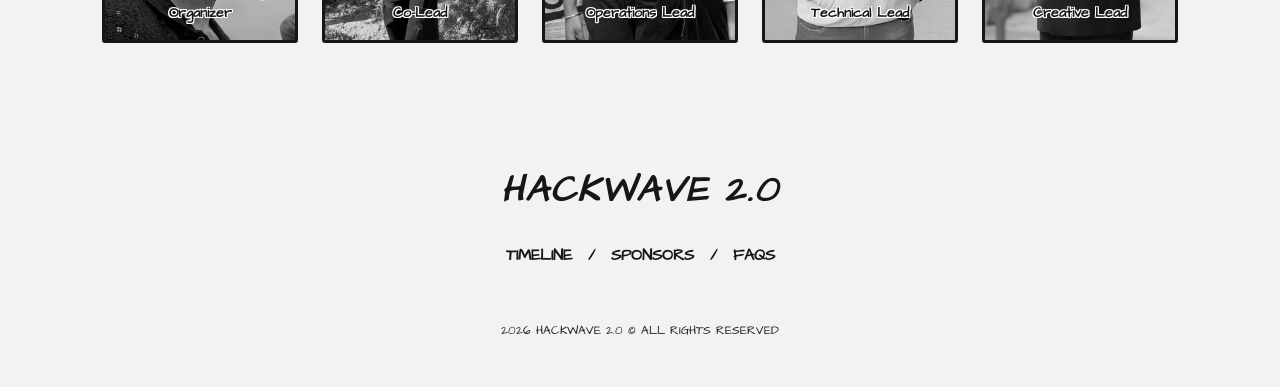
==== commit 5bca15e8: "add: subtle animations" ====
--- a/index.html
+++ b/index.html
@@ -10,6 +10,7 @@
 	<link href="_app/immutable/assets/Modal.b83201c6.css" rel="stylesheet">
 	<link href="_app/immutable/assets/2.6a7550ae.css" rel="stylesheet">
 	<link href="_app/immutable/assets/10.e54beb10.css" rel="stylesheet">
+	<link href="assets/site-animations.css" rel="stylesheet">
 	<title>HACKWAVE 2.0</title>
 	<meta name="description" content="HACKWAVE 2.0">
 	<meta property="og:title" content="HACKWAVE 2.0">
@@ -109,6 +110,14 @@
 						class="flex w-full max-w-screen-2xl flex-1 items-center px-3 pb-0 pt-12 md:px-6 md:pt-14 xl:px-8 mt-[80px] h-[1024px] flex-col justify-end gap-6 xl:mt-[96px] xl:h-auto xl:flex-row xl:items-end xl:justify-center xl:pt-0">
 						<div
 							class="group relative flex max-h-[400px] flex-1 flex-col items-center justify-center gap-4 p-[80px] xl:max-h-none xl:max-w-[552px] xl:self-stretch 2xl:max-w-[608px]">
+							<div class="absolute left-1/2 top-[190px] z-30 -translate-x-1/2 md:top-[220px] xl:top-[320px] 2xl:top-[340px]">
+								<div class="border-breakout-black bg-breakout-yellow border-[3px] px-3 py-1.5 md:px-4 md:py-2"
+									style="box-shadow: -6px 6px 0px 0px #171615;">
+									<span
+										class="text-breakout-black font-architects-daughter text-xs md:text-sm font-bold uppercase tracking-wide whitespace-nowrap">4-5th
+										May 2026</span>
+								</div>
+							</div>
 							<div class="border-breakout-black absolute flex h-[400px] w-[366px] flex-col items-center justify-center overflow-hidden rounded-[4px] border-[3px] border-solid md:w-[720px] xl:h-[832px] xl:w-[552px] 2xl:w-[608px]"
 								data-svelte-h="svelte-11ue858">
 								<div class="h-[996.452px] w-[1743.792px] flex-shrink-0 -rotate-90 object-cover transition-transform duration-300 group-hover:scale-[0.95]"
@@ -3361,6 +3370,7 @@
 			link.addEventListener('click', toggleMenu);
 		});
 	</script>
+	<script defer src="assets/site-animations.js"></script>
 </body>
 
 </html>
--- a/assets/site-animations.css
+++ b/assets/site-animations.css
@@ -0,0 +1,71 @@
+/* Minimal, smooth global motion layer for Hackwave static pages */
+:root {
+  --motion-ease: cubic-bezier(0.22, 1, 0.36, 1);
+  --motion-duration: 620ms;
+  --motion-distance: 16px;
+}
+
+html {
+  scroll-behavior: smooth;
+}
+
+body {
+  animation: page-fade-in 420ms var(--motion-ease) both;
+}
+
+.motion-reveal {
+  opacity: 0;
+  transform: translateY(var(--motion-distance));
+  transition: opacity var(--motion-duration) var(--motion-ease),
+    transform var(--motion-duration) var(--motion-ease);
+  will-change: opacity, transform;
+}
+
+.motion-reveal.is-visible {
+  opacity: 1;
+  transform: translateY(0);
+}
+
+/* Keep hover motion subtle so existing styling still leads the visual language */
+.motion-hover,
+button,
+a {
+  transition: transform 240ms var(--motion-ease),
+    filter 240ms var(--motion-ease),
+    opacity 240ms var(--motion-ease);
+}
+
+.motion-hover:hover,
+button:hover,
+a:hover {
+  transform: translateY(-1px);
+}
+
+@keyframes page-fade-in {
+  from {
+    opacity: 0;
+  }
+  to {
+    opacity: 1;
+  }
+}
+
+@media (prefers-reduced-motion: reduce) {
+  html {
+    scroll-behavior: auto;
+  }
+
+  body {
+    animation: none !important;
+  }
+
+  .motion-reveal,
+  .motion-reveal.is-visible,
+  .motion-hover,
+  button,
+  a {
+    opacity: 1 !important;
+    transform: none !important;
+    transition: none !important;
+  }
+}
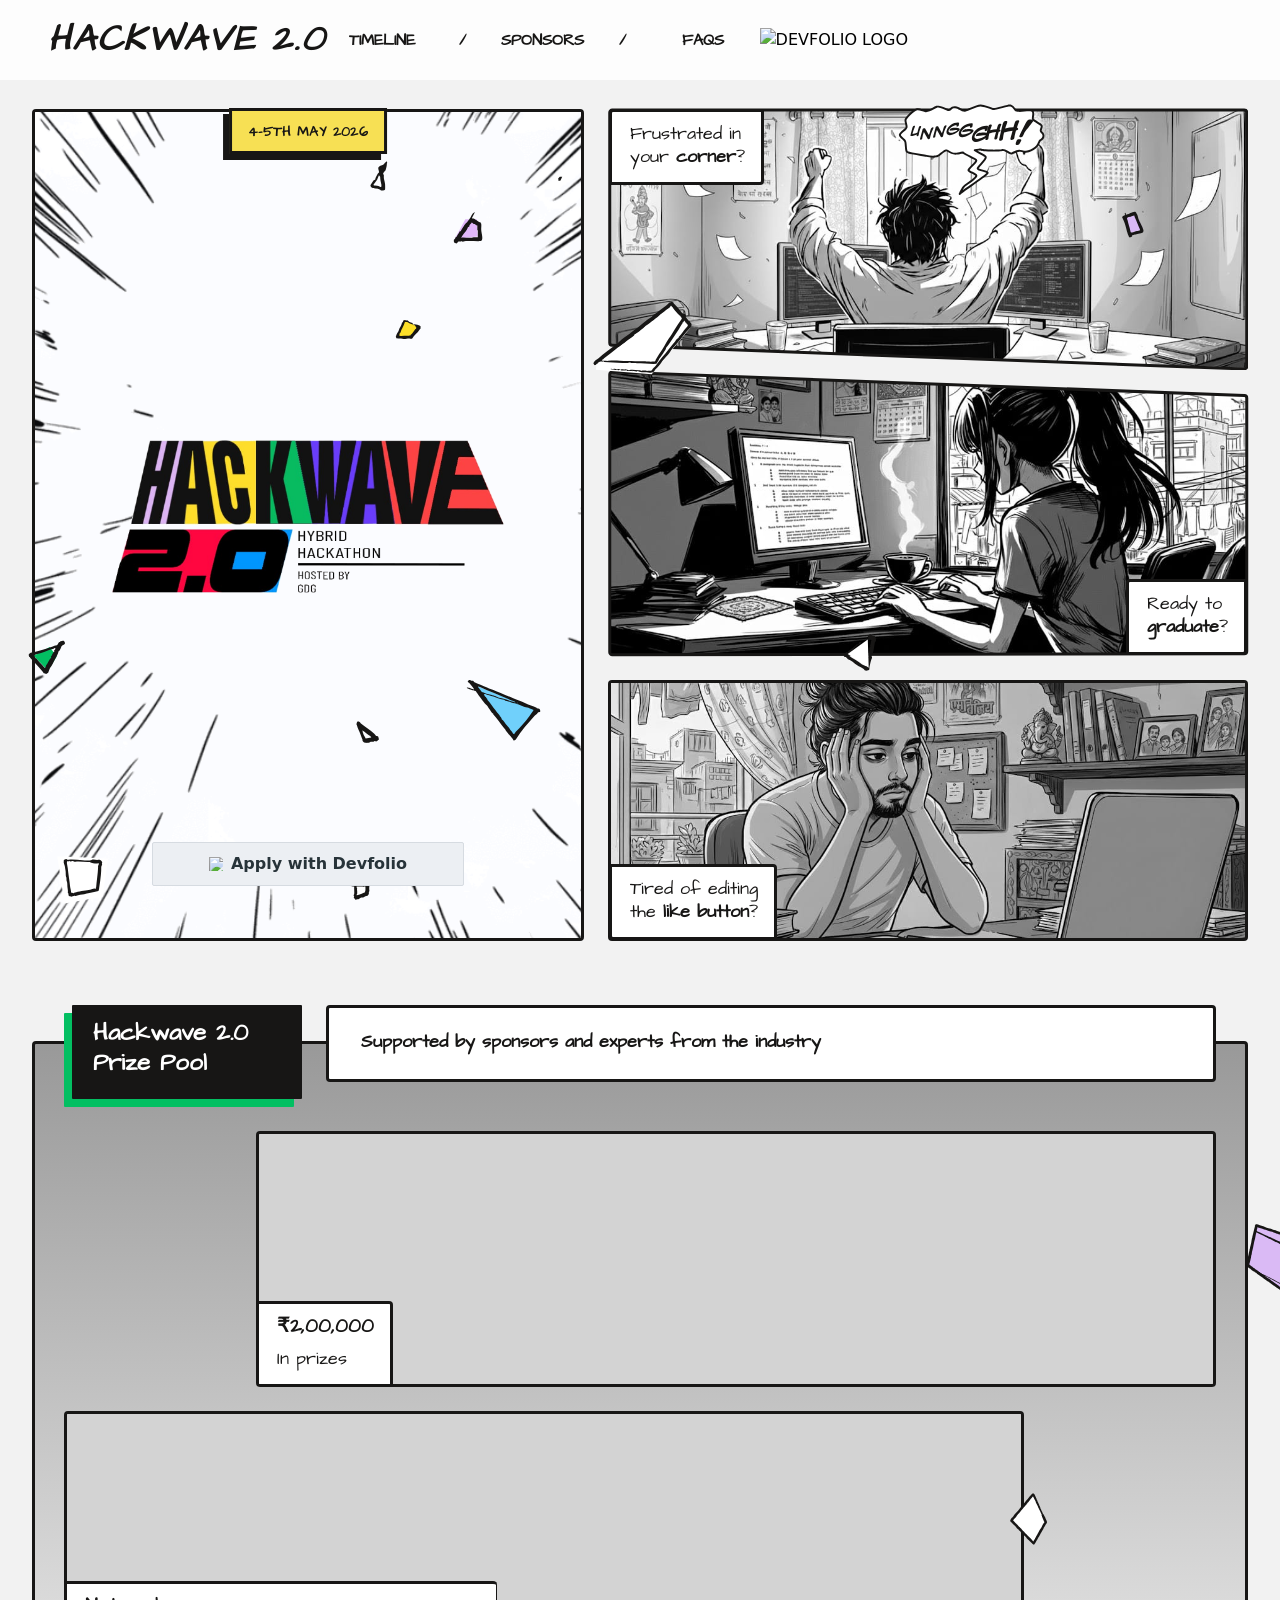
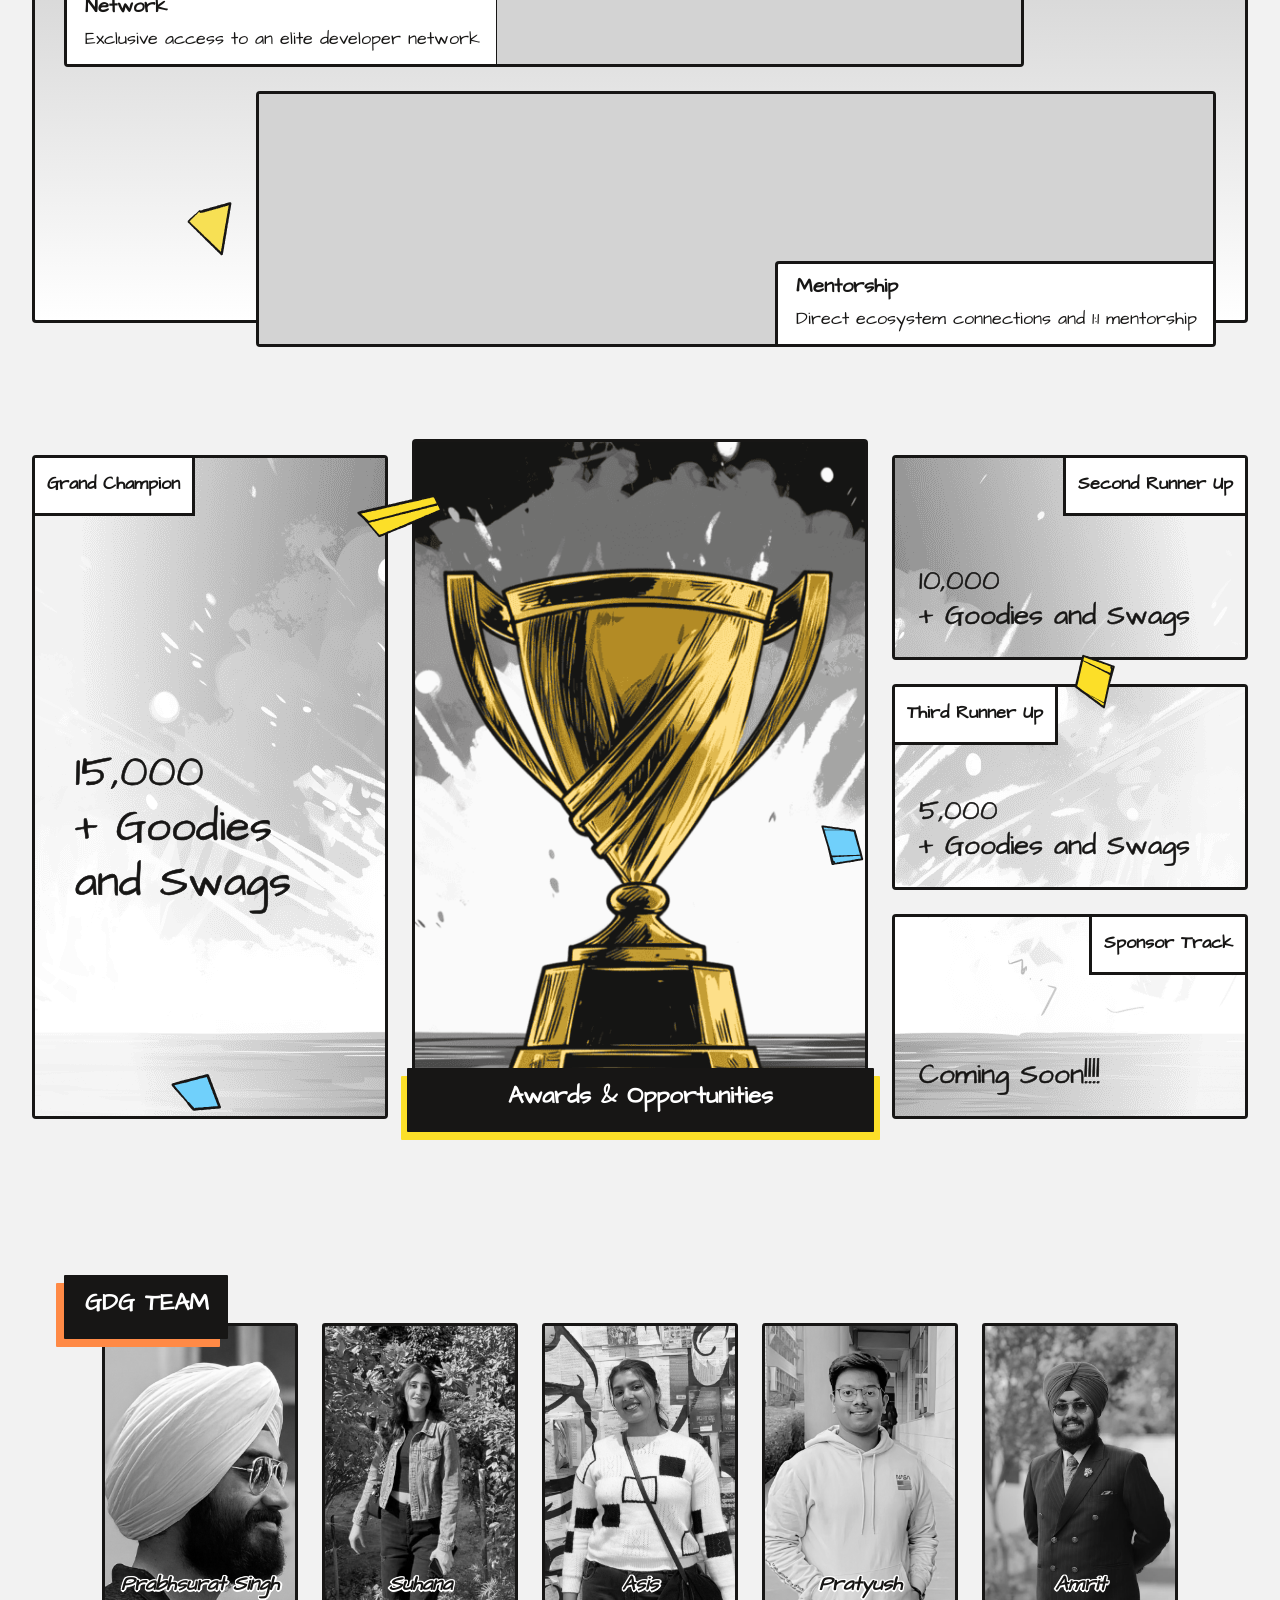
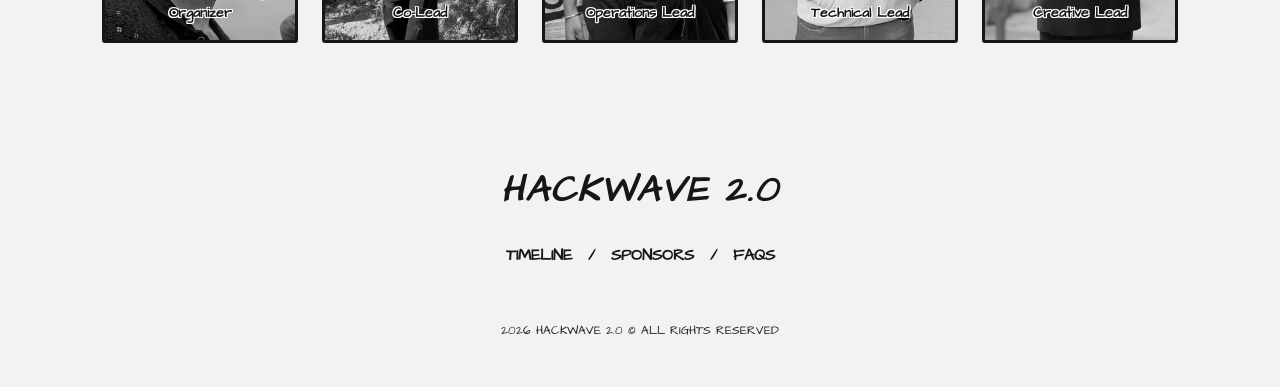
==== commit 62980428: "add : devfolio button" ====
--- a/index.html
+++ b/index.html
@@ -30,6 +30,79 @@
 
 		.font-architects-daughter {
 			font-family: 'Architects Daughter', cursive !important;
+		}
+
+		.hero-date-chip {
+			top: 14px;
+		}
+
+		.hero-devfolio-cta {
+			bottom: 14px;
+			width: 100%;
+			display: flex;
+			justify-content: center;
+		}
+
+		.hero-devfolio-do-card {
+			background: transparent;
+			padding: 0;
+			min-height: 44px;
+		}
+
+		.hero-devfolio-fallback {
+			display: inline-flex;
+			align-items: center;
+			justify-content: center;
+			gap: 8px;
+			height: 44px;
+			width: 312px;
+			padding: 0 14px;
+			border: 1px solid #d6dbe1;
+			border-radius: 2px;
+			background: #eceff3;
+			color: #273339;
+			font-size: 16px;
+			font-weight: 600;
+			letter-spacing: 0;
+			line-height: 1;
+			text-decoration: none;
+			text-transform: none;
+		}
+
+		.hero-devfolio-fallback-icon {
+			width: 14px;
+			height: 14px;
+			flex-shrink: 0;
+		}
+
+		.hero-devfolio-fallback[hidden] {
+			display: none;
+		}
+
+		@media (min-width: 768px) {
+			.hero-date-chip {
+				top: 18px;
+			}
+
+			.hero-devfolio-cta {
+				bottom: 18px;
+			}
+		}
+
+		@media (min-width: 1280px) {
+			.hero-date-chip {
+				top: 28px;
+			}
+
+			.hero-devfolio-cta {
+				bottom: 48px;
+			}
+		}
+
+		@media (min-width: 1536px) {
+			.hero-date-chip {
+				top: 32px;
+			}
 		}
 	</style>
 </head>
@@ -73,8 +146,14 @@
 										href="faq.html">FAQs</a></div>
 							</div>
 
-							<div class="flex flex-row items-center gap-2 sm:gap-4"><button id="hamburger-button"
-									class="p-3 xl:hidden"><svg class="h-8 w-8" width="21" height="20"
+							<div class="flex flex-row items-center gap-2 sm:gap-4">
+								<div class="hidden xl:flex items-center gap-3">
+									<img
+										src="https://raw.githubusercontent.com/devfolioco/brand-assets/main/Logo%20%2B%20Text%20-%20Dark/Devfolio%20-%20Dark.svg"
+										alt="DEVFOLIO LOGO" class="h-6 w-auto" loading="lazy">
+									<div class="apply-button" data-hackathon-slug="hackwave2"
+										data-button-theme="dark-inverted" style="height: 44px; width: 312px;"></div>
+								</div><button id="hamburger-button" class="p-3 xl:hidden"><svg class="h-8 w-8" width="21" height="20"
 										viewBox="0 0 21 20" fill="none" xmlns="http://www.w3.org/2000/svg">
 										<path
 											d="M18 10C18 10.1658 17.9342 10.3247 17.8169 10.4419C17.6997 10.5592 17.5408 10.625 17.375 10.625H3.625C3.45924 10.625 3.30027 10.5592 3.18306 10.4419C3.06585 10.3247 3 10.1658 3 10C3 9.83424 3.06585 9.67527 3.18306 9.55806C3.30027 9.44085 3.45924 9.375 3.625 9.375H17.375C17.5408 9.375 17.6997 9.44085 17.8169 9.55806C17.9342 9.67527 18 9.83424 18 10ZM3.625 5.625H17.375C17.5408 5.625 17.6997 5.55915 17.8169 5.44194C17.9342 5.32473 18 5.16576 18 5C18 4.83424 17.9342 4.67527 17.8169 4.55806C17.6997 4.44085 17.5408 4.375 17.375 4.375H3.625C3.45924 4.375 3.30027 4.44085 3.18306 4.55806C3.06585 4.67527 3 4.83424 3 5C3 5.16576 3.06585 5.32473 3.18306 5.44194C3.30027 5.55915 3.45924 5.625 3.625 5.625ZM17.375 14.375H3.625C3.45924 14.375 3.30027 14.4408 3.18306 14.5581C3.06585 14.6753 3 14.8342 3 15C3 15.1658 3.06585 15.3247 3.18306 15.4419C3.30027 15.5592 3.45924 15.625 3.625 15.625H17.375C17.5408 15.625 17.6997 15.5592 17.8169 15.4419C17.9342 15.3247 18 15.1658 18 15C18 14.8342 17.9342 14.6753 17.8169 14.5581C17.6997 14.4408 17.5408 14.375 17.375 14.375Z"
@@ -103,6 +182,13 @@
 							class="text-breakout-black font-architects-daughter text-2xl font-bold uppercase leading-6 hover:scale-105 transition-transform hover:text-breakout-blue">Sponsors</a>
 						<a href="faq.html"
 							class="text-breakout-black font-architects-daughter text-2xl font-bold uppercase leading-6 hover:scale-105 transition-transform hover:text-breakout-blue">FAQs</a>
+						<div class="flex flex-col items-start gap-3 pt-2">
+							<img
+								src="https://raw.githubusercontent.com/devfolioco/brand-assets/main/Logo%20%2B%20Text%20-%20Dark/Devfolio%20-%20Dark.svg"
+								alt="DEVFOLIO LOGO" class="h-7 w-auto" loading="lazy">
+							<div class="apply-button" data-hackathon-slug="hackwave2"
+								data-button-theme="dark-inverted" style="height: 44px; width: 312px;"></div>
+						</div>
 					</nav>
 				</div>
 				<section class="mx-auto">
@@ -110,7 +196,7 @@
 						class="flex w-full max-w-screen-2xl flex-1 items-center px-3 pb-0 pt-12 md:px-6 md:pt-14 xl:px-8 mt-[80px] h-[1024px] flex-col justify-end gap-6 xl:mt-[96px] xl:h-auto xl:flex-row xl:items-end xl:justify-center xl:pt-0">
 						<div
 							class="group relative flex max-h-[400px] flex-1 flex-col items-center justify-center gap-4 p-[80px] xl:max-h-none xl:max-w-[552px] xl:self-stretch 2xl:max-w-[608px]">
-							<div class="absolute left-1/2 top-[190px] z-30 -translate-x-1/2 md:top-[220px] xl:top-[320px] 2xl:top-[340px]">
+							<div class="hero-date-chip absolute left-1/2 z-30 -translate-x-1/2">
 								<div class="border-breakout-black bg-breakout-yellow border-[3px] px-3 py-1.5 md:px-4 md:py-2"
 									style="box-shadow: -6px 6px 0px 0px #171615;">
 									<span
@@ -118,7 +204,7 @@
 										May 2026</span>
 								</div>
 							</div>
-							<div class="border-breakout-black absolute flex h-[400px] w-[366px] flex-col items-center justify-center overflow-hidden rounded-[4px] border-[3px] border-solid md:w-[720px] xl:h-[832px] xl:w-[552px] 2xl:w-[608px]"
+							<div class="hero-main-card border-breakout-black absolute flex h-[400px] w-[366px] flex-col items-center justify-center overflow-hidden rounded-[4px] border-[3px] border-solid md:w-[720px] xl:h-[832px] xl:w-[552px] 2xl:w-[608px]"
 								data-svelte-h="svelte-11ue858">
 								<div class="h-[996.452px] w-[1743.792px] flex-shrink-0 -rotate-90 object-cover transition-transform duration-300 group-hover:scale-[0.95]"
 									style="background: url('images/site%20images/hero-explosive.png') lightgray 50% / cover no-repeat;">
@@ -358,6 +444,19 @@
 								class="z-10 h-[140px] w-[306px] transition-transform duration-300 group-hover:scale-105 md:h-[202px] md:w-[441px] xl:h-[225px] xl:w-[491px]" />
 							<p class="text-breakout-black font-architects-daughter z-10 whitespace-nowrap text-center text-[14px] font-bold italic leading-[18px] transition-transform duration-300 group-hover:scale-105 md:text-[20px] md:leading-[25px] xl:text-[24px] xl:leading-[30px]"
 								data-svelte-h="svelte-193pir7"></p>
+							<div class="hero-devfolio-cta absolute left-1/2 z-30 -translate-x-1/2">
+								<div class="hero-devfolio-do-card">
+									<div class="apply-button" data-hackathon-slug="hackwave2"
+										data-button-theme="dark-inverted" style="height: 44px; width: 312px;"></div>
+									<a class="hero-devfolio-fallback" href="https://devfolio.co" target="_blank"
+										rel="noopener noreferrer" hidden>
+										<img class="hero-devfolio-fallback-icon"
+											src="https://raw.githubusercontent.com/devfolioco/brand-assets/main/Logo/Logo.svg"
+											alt="DEVFOLIO LOGO" loading="lazy">
+										<span>Apply with Devfolio</span>
+									</a>
+								</div>
+							</div>
 						</div>
 						<div
 							class="relative flex w-full min-w-0 flex-1 flex-col items-center self-stretch 2xl:w-[768px]">
@@ -3369,7 +3468,45 @@
 		mobileMenu.querySelectorAll('a').forEach(link => {
 			link.addEventListener('click', toggleMenu);
 		});
+
+		function positionHeroDateChip() {
+			const heroCard = document.querySelector('.hero-main-card');
+			const dateChip = document.querySelector('.hero-date-chip');
+
+			if (!heroCard || !dateChip) {
+				return;
+			}
+
+			dateChip.style.top = `${Math.max(0, heroCard.offsetTop - 22)}px`;
+		}
+
+		function syncHeroDevfolioFallback() {
+			const applyButtonContainer = document.querySelector('.hero-devfolio-cta .apply-button');
+			const fallbackButton = document.querySelector('.hero-devfolio-fallback');
+
+			if (!applyButtonContainer || !fallbackButton) {
+				return;
+			}
+
+			const buttonChild = applyButtonContainer.firstElementChild;
+			const isWidgetVisible = !!buttonChild && buttonChild.getBoundingClientRect().height > 0;
+			fallbackButton.hidden = isWidgetVisible;
+		}
+
+		positionHeroDateChip();
+		syncHeroDevfolioFallback();
+
+		window.addEventListener('resize', positionHeroDateChip);
+		window.addEventListener('load', () => {
+			positionHeroDateChip();
+			syncHeroDevfolioFallback();
+		});
+
+		window.setTimeout(syncHeroDevfolioFallback, 1200);
+		window.setTimeout(syncHeroDevfolioFallback, 2600);
+		window.setTimeout(syncHeroDevfolioFallback, 4200);
 	</script>
+	<script defer async src="https://apply.devfolio.co/v2/sdk.js"></script>
 	<script defer src="assets/site-animations.js"></script>
 </body>
 
--- a/assets/site-animations.css
+++ b/assets/site-animations.css
@@ -3,6 +3,44 @@
   --motion-ease: cubic-bezier(0.22, 1, 0.36, 1);
   --motion-duration: 620ms;
   --motion-distance: 16px;
+  --breakout-yellow: rgb(247 224 84);
+    --breakout-green: rgb(86 188 108);
+    --breakout-blue: rgb(68 210 255);
+    --devfolio-blue: rgb(55 112 255);
+    --devfolio-grey: rgb(39 51 57);
+  }
+  
+  /* Fallback utilities for color tokens used in the static pages */
+  .bg-breakout-yellow {
+    background-color: var(--breakout-yellow) !important;
+  }
+  
+  .text-breakout-yellow {
+    color: var(--breakout-yellow) !important;
+  }
+  
+  .border-breakout-yellow {
+    border-color: var(--breakout-yellow) !important;
+  }
+  
+  .bg-breakout-green {
+    background-color: var(--breakout-green) !important;
+  }
+  
+  .text-breakout-green {
+    color: var(--breakout-green) !important;
+  }
+  
+  .border-breakout-green {
+    border-color: var(--breakout-green) !important;
+  }
+  
+  .hover\:text-breakout-yellow:hover {
+    color: var(--breakout-yellow) !important;
+  }
+  
+  .hover\:text-breakout-green:hover {
+    color: var(--breakout-green) !important;
 }
 
 html {
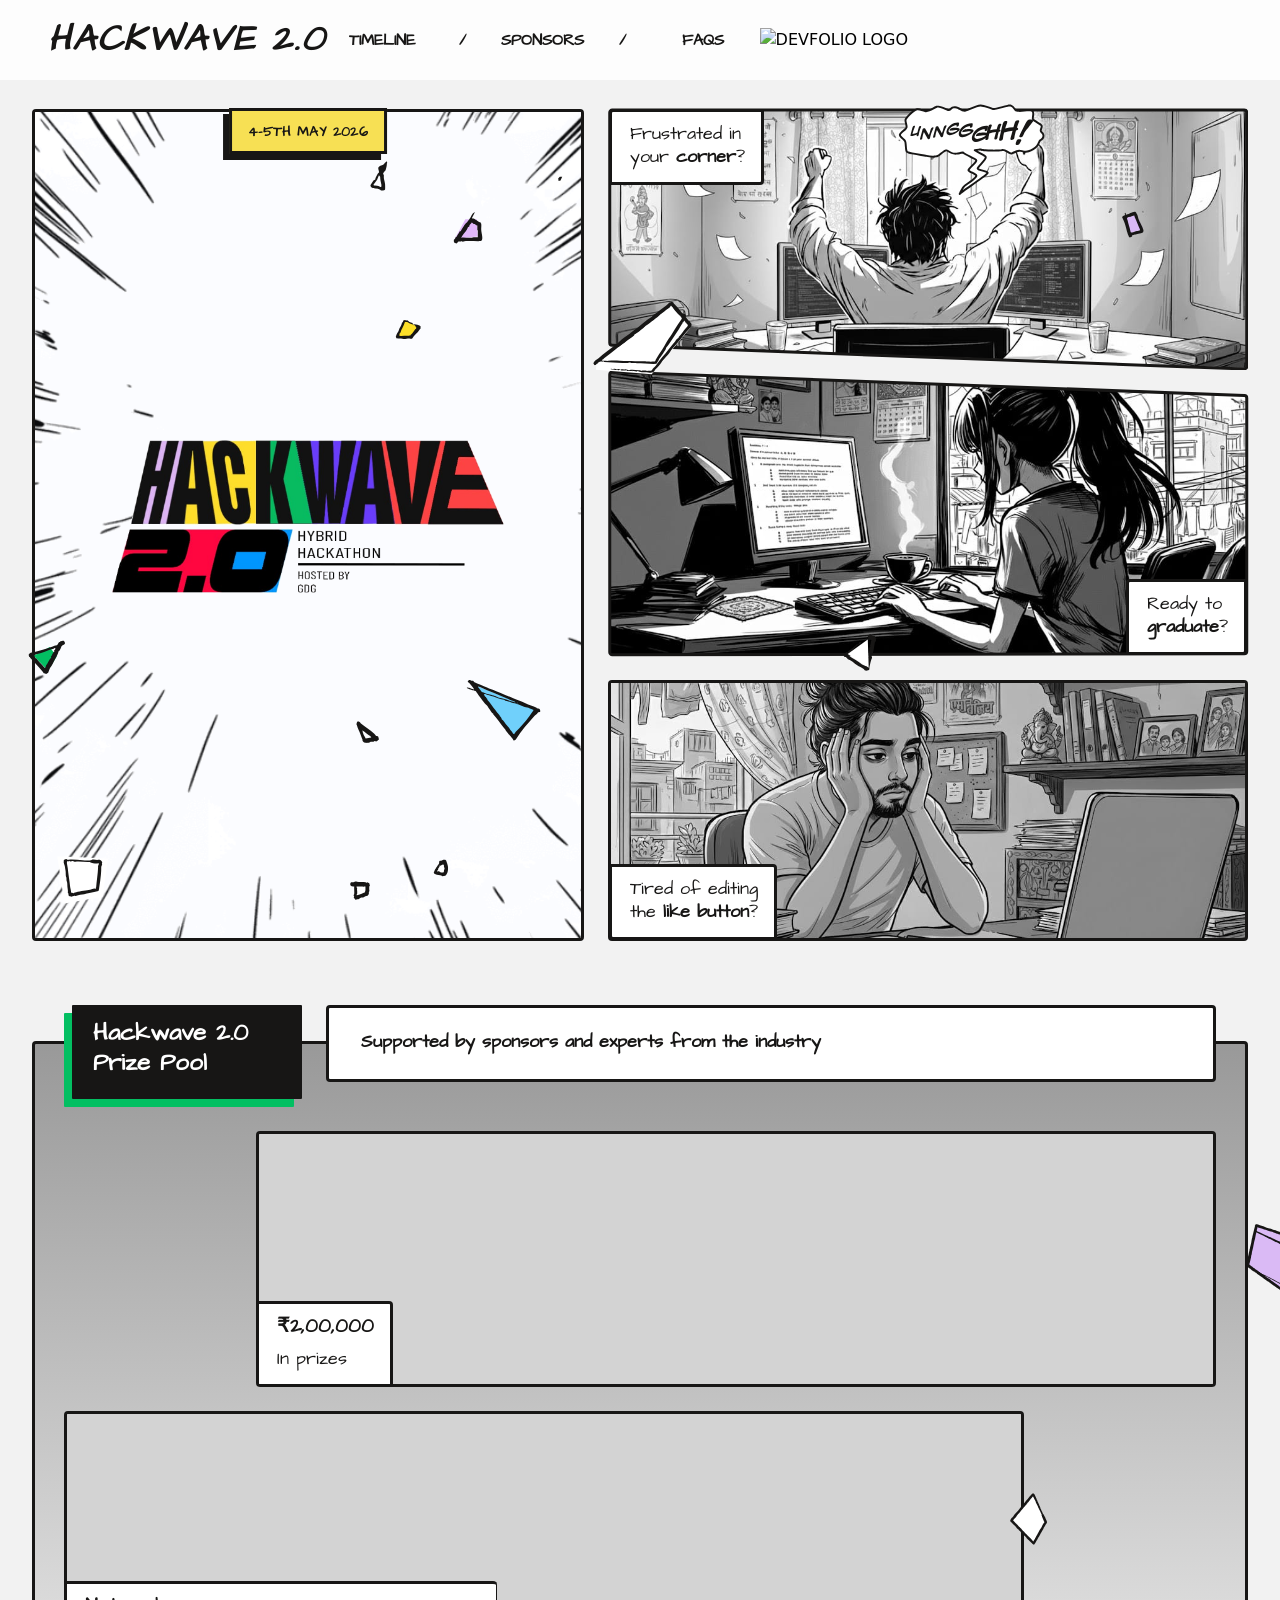
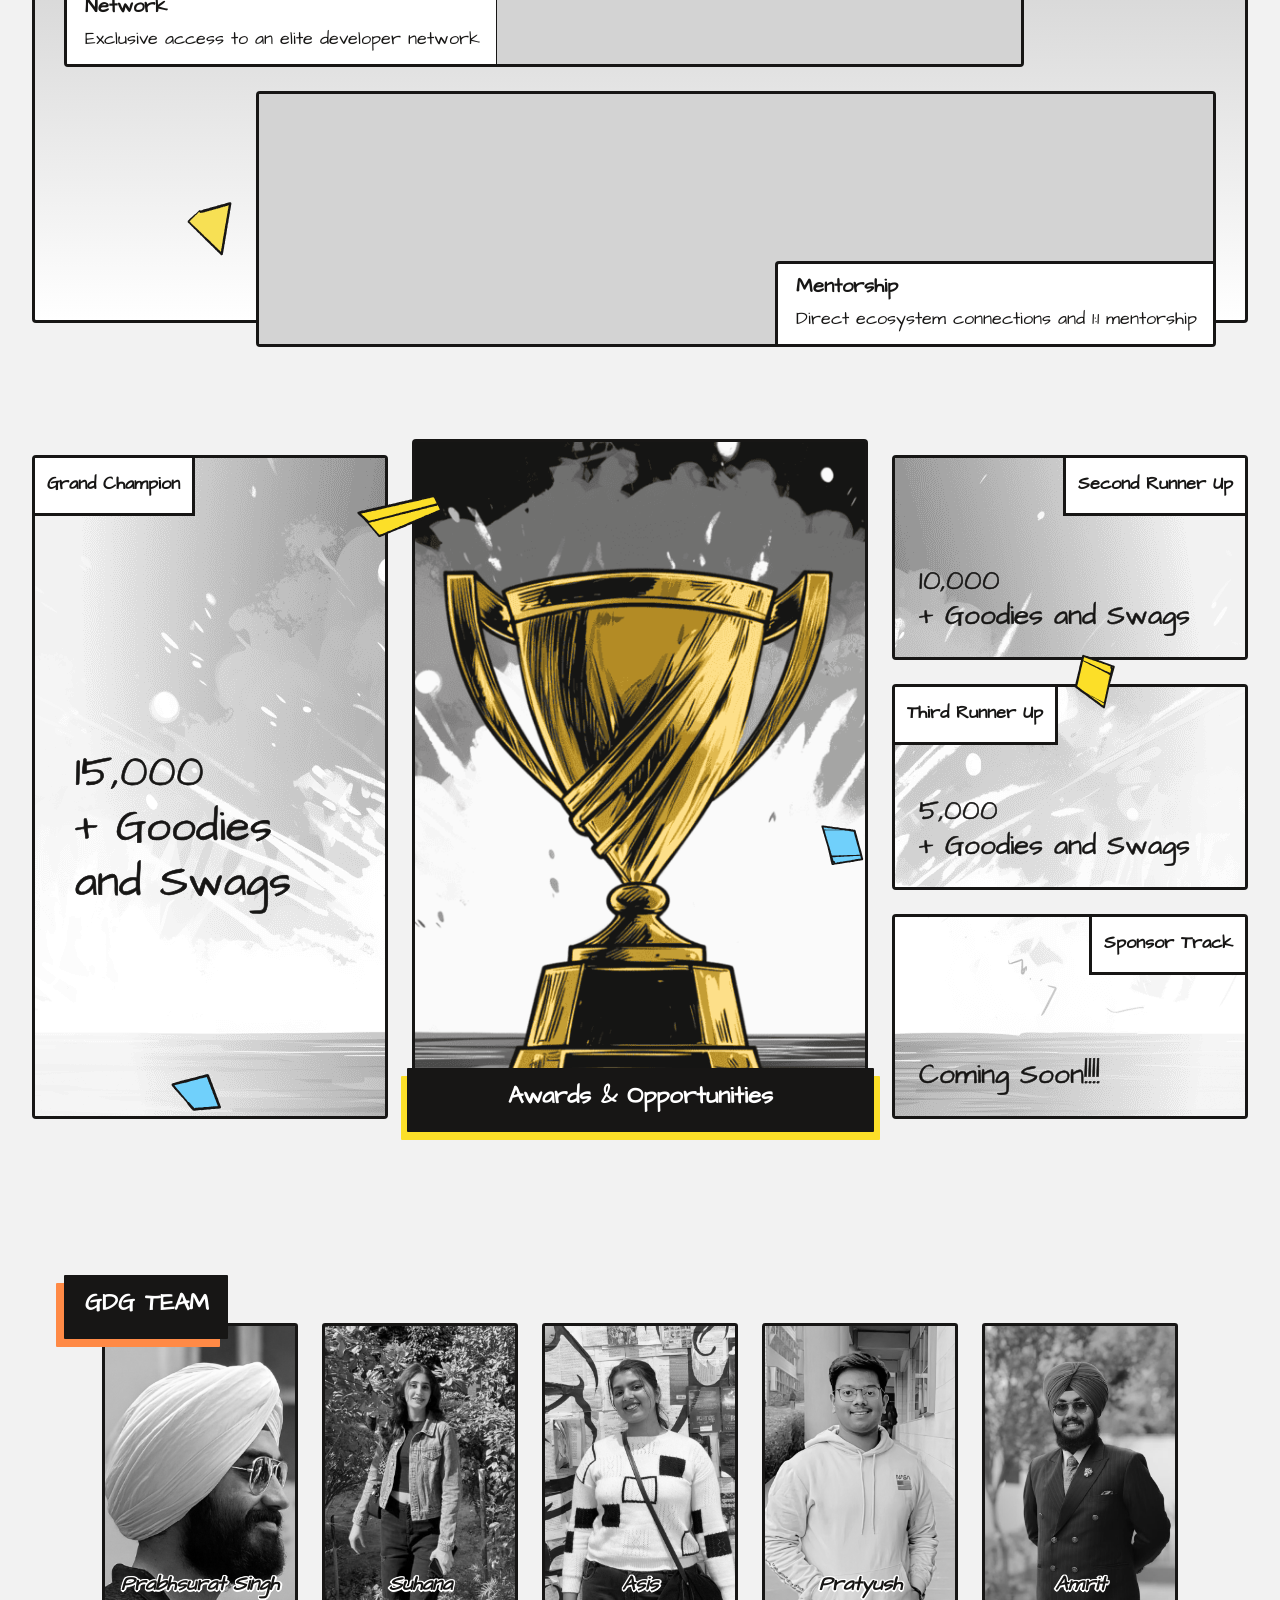
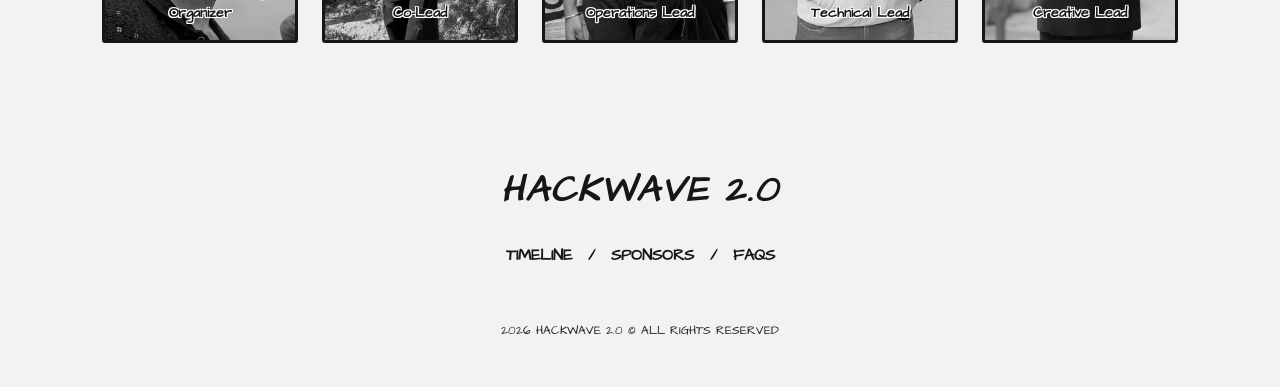
==== commit 77e2eaff: "placeholder devfolio button removed" ====
--- a/index.html
+++ b/index.html
@@ -448,6 +448,8 @@
 								<div class="hero-devfolio-do-card">
 									<div class="apply-button" data-hackathon-slug="hackwave2"
 										data-button-theme="dark-inverted" style="height: 44px; width: 312px;"></div>
+									<!-- Legacy fallback disabled: keeping only verified Devfolio widget -->
+									<!--
 									<a class="hero-devfolio-fallback" href="https://devfolio.co" target="_blank"
 										rel="noopener noreferrer" hidden>
 										<img class="hero-devfolio-fallback-icon"
@@ -455,6 +457,7 @@
 											alt="DEVFOLIO LOGO" loading="lazy">
 										<span>Apply with Devfolio</span>
 									</a>
+									-->
 								</div>
 							</div>
 						</div>
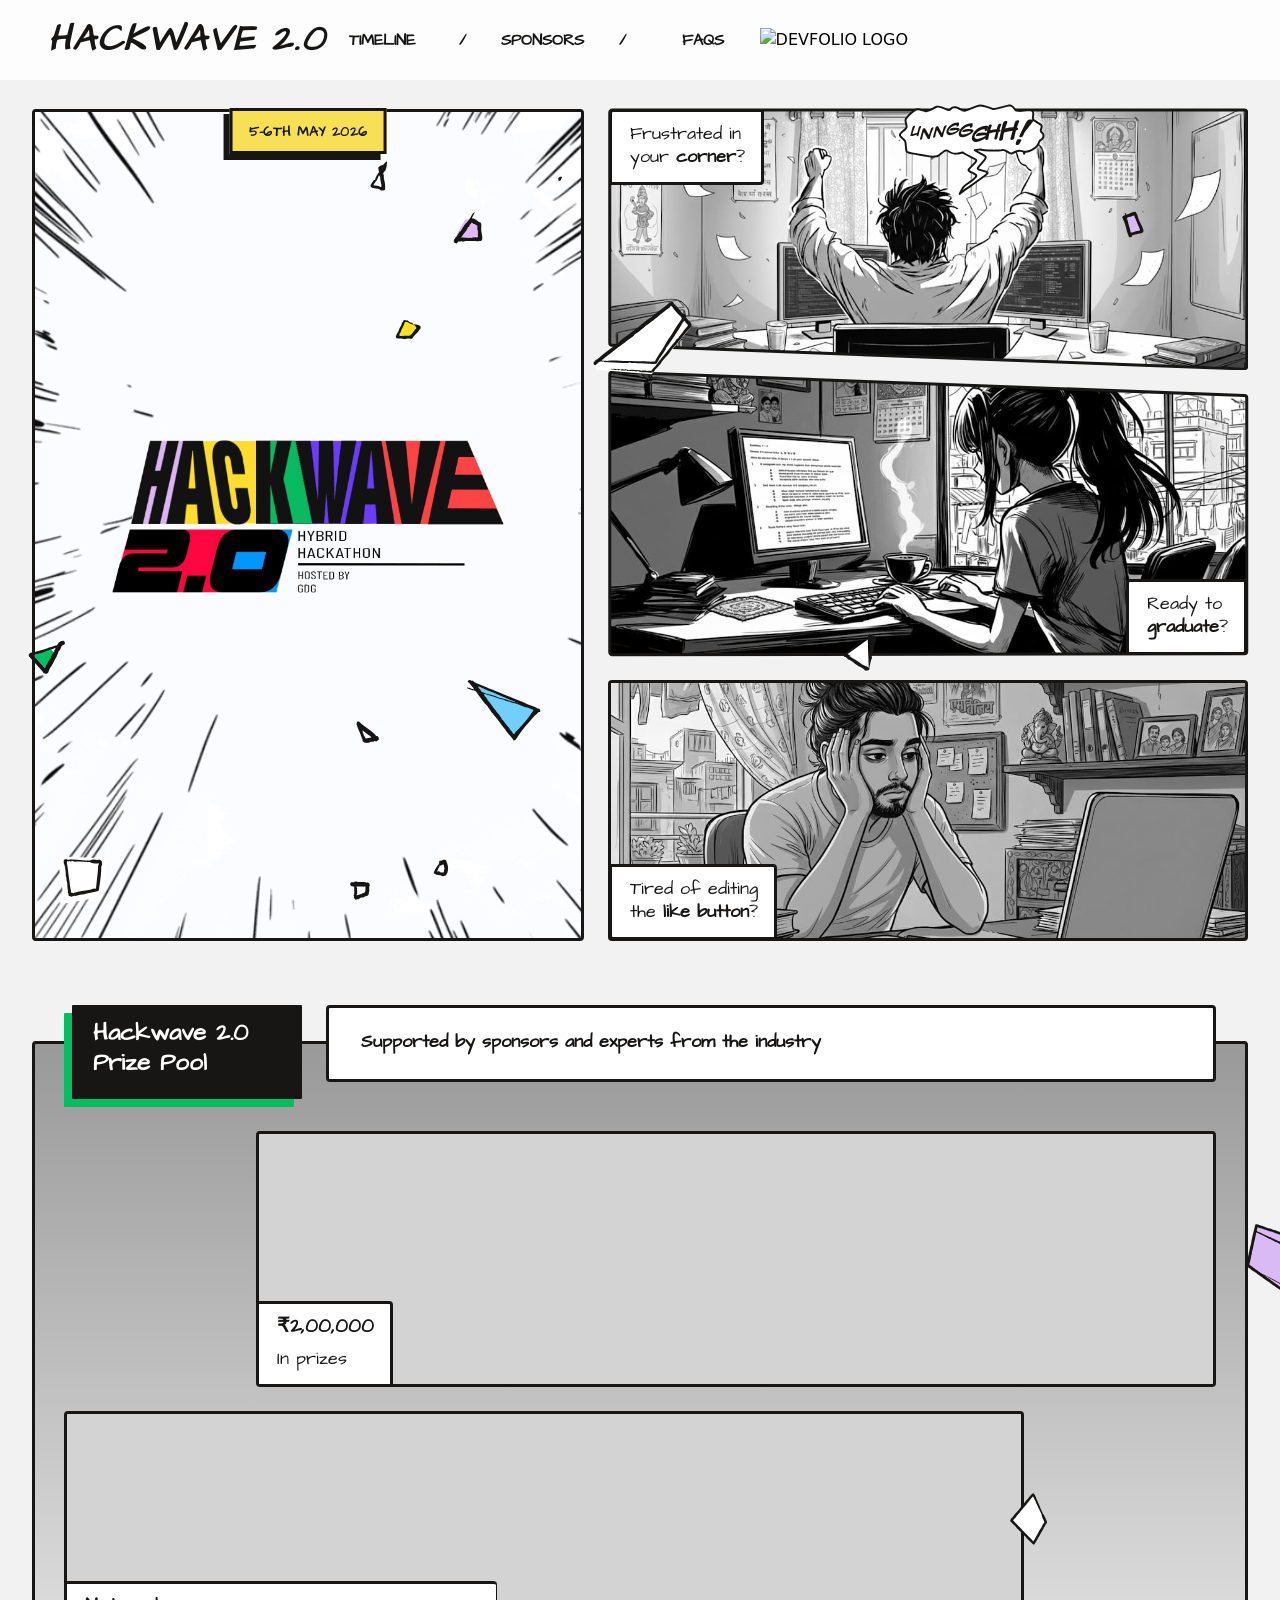
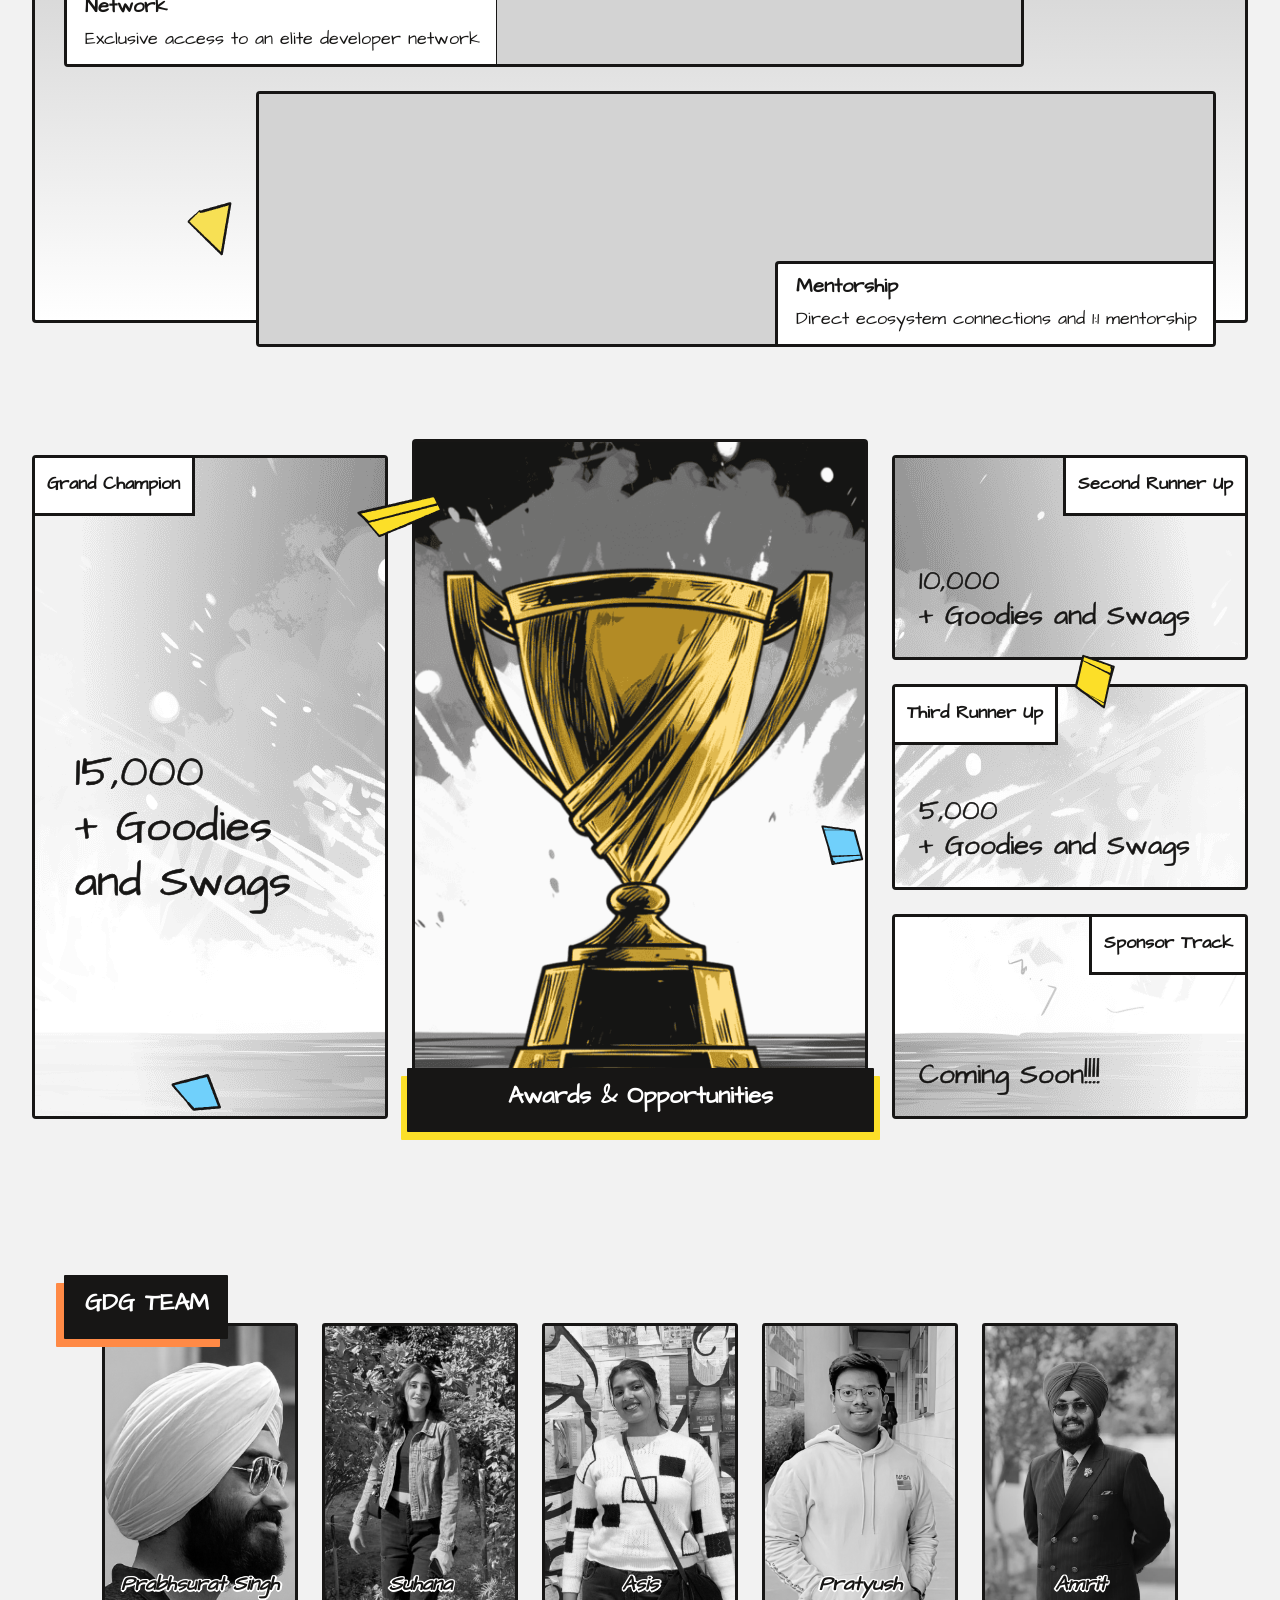
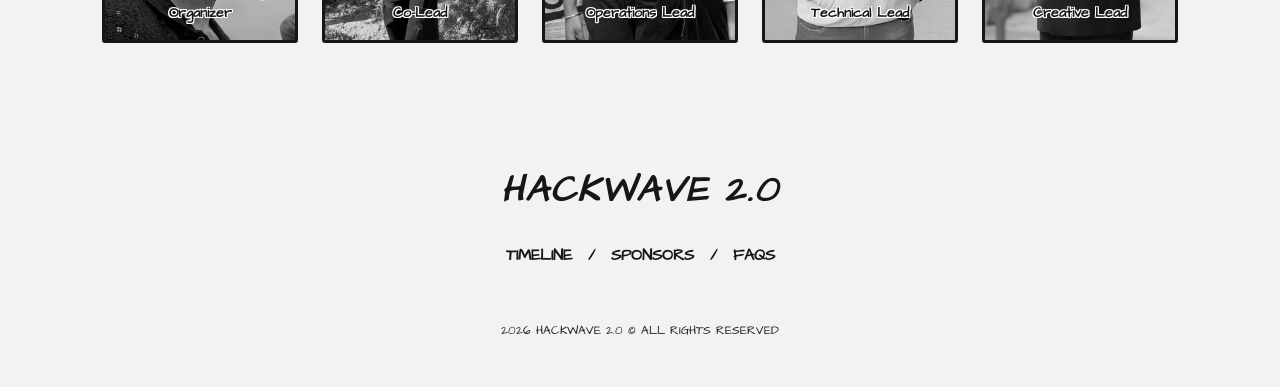
==== commit 3cd71c4f: "date changes" ====
--- a/index.html
+++ b/index.html
@@ -200,7 +200,7 @@
 								<div class="border-breakout-black bg-breakout-yellow border-[3px] px-3 py-1.5 md:px-4 md:py-2"
 									style="box-shadow: -6px 6px 0px 0px #171615;">
 									<span
-										class="text-breakout-black font-architects-daughter text-xs md:text-sm font-bold uppercase tracking-wide whitespace-nowrap">4-5th
+										class="text-breakout-black font-architects-daughter text-xs md:text-sm font-bold uppercase tracking-wide whitespace-nowrap">5-6th
 										May 2026</span>
 								</div>
 							</div>
